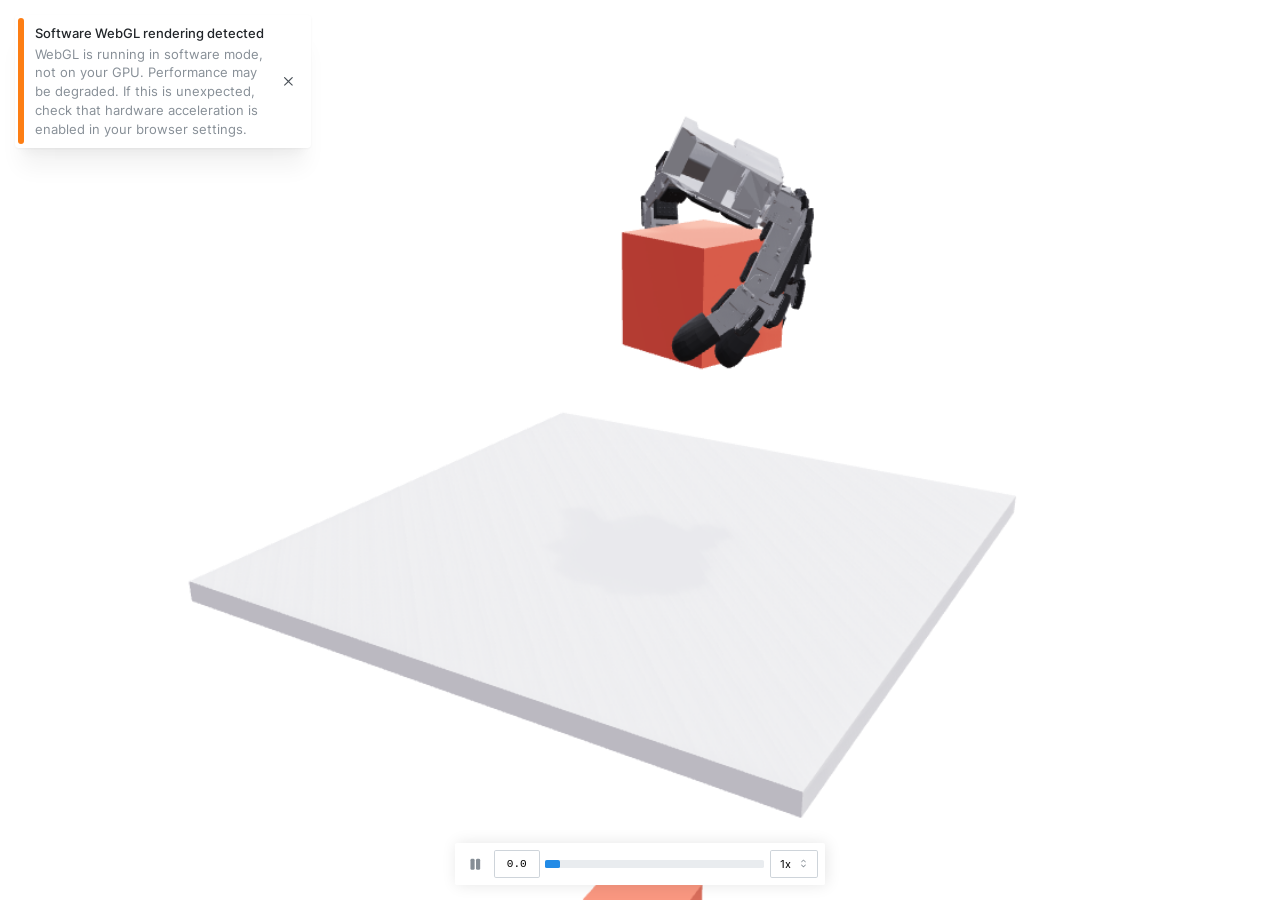
==== docs/static/rollouts/grasp_lift-allegro-cube.html @ 9e6cdaba "Add interactive teacher rollouts to the website Nine standalone Viser replays, three object variants" ====
<!doctype html>
<html lang="en">
  <head>
    <meta charset="utf-8" />
    <link
      rel="icon"
      href="data:image/svg+xml,%3Csvg xmlns='http://www.w3.org/2000/svg' viewBox='0 0 250.44 221.61'%3E%3Cpath fill='%23f9e20b' d='m181.1,148.17c-20.64-12.8-33.5-35.08-34.27-59.36h-43.23c-.77,24.28-13.63,46.56-34.27,59.36l21.61,37.44c21.41-11.47,47.13-11.47,68.54,0l21.61-37.44Z'/%3E%3Cpath fill='%23ec1c24' d='m105.9,152.02c-4.84-8.39-12.5-14.13-21.1-16.73-4.48,4.93-9.67,9.28-15.47,12.88l-61.05,37.87c-8.05,5.03-10.67,15.54-5.92,23.76l1.72,2.98c4.75,8.22,15.16,11.21,23.54,6.75l63.32-33.93c6.02-3.23,12.38-5.54,18.89-6.96,2.04-8.74.9-18.25-3.94-26.64Z'/%3E%3Cpath fill='%230c0' d='m242.15,186.05l-61.05-37.87c-5.8-3.6-10.99-7.95-15.47-12.88-8.59,2.6-16.25,8.34-21.1,16.73-4.84,8.39-5.98,17.89-3.94,26.64,6.51,1.41,12.87,3.73,18.89,6.96l63.32,33.93c8.38,4.46,18.79,1.47,23.54-6.75l1.72-2.98c4.75-8.22,2.13-18.73-5.92-23.76Z'/%3E%3Cpath fill='%231f5eea' d='m150.26,108.65c-2.03-6.34-3.21-13.01-3.42-19.84l-2.28-71.8c-.33-9.49-8.12-17.01-17.62-17.01h-3.44c-9.5,0-17.29,7.52-17.62,17.01l-2.28,71.8c-.22,6.83-1.39,13.49-3.42,19.84,6.55,6.14,15.35,9.91,25.04,9.91s18.49-3.77,25.04-9.91Z'/%3E%3C/svg%3E"
    />
    <meta name="viewport" content="width=device-width, initial-scale=1" />
    <meta name="theme-color" content="#000000" />
    <meta name="description" content="Viser client" />
    <title>Viser</title>
    
    
  <script data-s="KLUv/aASnxMAXIkAan/MFSsATbR5ADnGOXyDhg+dFJUSeT5/xNDoh7wCJp68kgyt8gZS9kB5lv7/fwgBaAFSATcBjlfrR7YLpz+bhoMXEgEhhIfCcHas4za3UYdifd4FgVA6lKbxhPGTqcmDn+glhOSz54sPCjZjBrjOCRAev4JBOaJP+5U2QpDgs9tH+YWapeNfeMZpOIM9HN5ZcCyPm0oJCNK6VPI7lN4EcZhvbaUNjJtjVnudg9EoJS/u8zZWpy4oNy88cRYyoeG2cep8HGCfCPNzVkWScChYBg0NvlTGEfU5FLL8xvHsc4LncCjMrXm+XMzHiYOfPm4QGgRAKCnZWVQw/Tks31RCWoeiyLPKuvAzYfiCcEzGD+YfS+fwOn8poIHh3OTBXRRLrg7iMySTWVyccCA9Ig5ZkaivsIjDXJI/NGxdnCYIpDA1gX15GvPGhmcuoywO4zgnDbniVzBVycylT5Zv30H8sWfGZ4S5OS8ikhcNUxsS/BPfqCSY+qA6CePGB3+m/vjSj8oCZEHDIXmmZsaXJEHAvqD88grpJPjaK598L1YCdOW3ty5I+Kpfi70khPLXe5yRfXw/m5SKOufTUQjb+vhO4VySom/Yp/bWlJJP9lo9HXqQ9XeDrVGTvp5jSSr35aaSUsWmqHHlCqaVFvr3yDXv2LGbe+6x58+XWr8+NdoonY+haiopxHyx5RpqkMF//WZscbpPNl/2q/9JXz78RpdTSB9lkKbnXnVcTTEGe6mnXkxQIgjfc667NcbWUiolhOaSlEtY1W0ujK2EZMFDUsihoYQDQQgeE9i9dCCGO13hdGssIdmnbHKP0RJW9fLYoSzO8u0w6m0c+OOoSH6hILBjhByDM/1AGN6BA3/FC/yxNnAgjjPIlW6Zb3Ag2O0i8Q8kDRSoC+mNc5lawV0SOBA4aMXvJA7jzoFYr9iAA3FZ8y/YX+BAbr7xPnAgDERw/E08BAeiAATSGzg44ECWz07DHq0lIBsppQHkqmBoOE4g5gdIs6fmL0ttja9CMr7wT3sVL902GL/D0XEsD+Xpbq01xthyazWlVlIwOCWC7b1Drh1L72ZUCk4G3SH5/E0p3/ezTzCOr3NQPvQQorC5hlCEibW42GTdaL2icSWGa+03JmJQNoqed3d6kblPUKqp3mSwRbYeOmsuPpJLeVNp/VLtL2fsIVWTqeiWa0iibiqTdHHCdghfvhUVVW9Cuv4jjf+vFYSuXaJ+EEoEHc73sX+5qWi/p5K29c/tKRcRhO1JNP1BFN1bovJFpSaUcb2Hs1tR+BA6bdqkpE7XM96Q0Vk/JZOD851M/fEpRB0uGn0iud5sruKjRh3CScoaxl+tXKPfkrVT6WRrkjnmPMH1pEc1E6WKTpTcRGWyQTgTc/3eP4acoqhB145+Y685bc5BJqmDKS4a0VRxpliRNJ7toqmOr/ypMC79m8bxK09arah0L813IK+N6HmtXOukuhEHJEHI9G377EQHAADlSeKyUGQEIikNiFkWFXF4BnvDgAFFDwWwen2Lj4CGRzkOD8PFj+tMENgbxlt6aMcARyNf5B3/w0FITxL8zuJZC3pkzEbPc6bV9NHl5nzjg8pgMItDvgxSMvbsIJAymWfq9OY5KCTWedwcFBqIQoPBwFEUBEIhFze/[base64]/sOdYWfEfqPPGqBh6kZbzSR/K/Ze8lISQM9MSnh9nIoRx9XR7ZbRxIYt68yUYOQE7PYvChrV/r04MWU8caTd7Y6ocwsnV+eyZ0aPl/grzMNq+Hoa+KV7yEZdNDCcEjMwjsXm+FJ8+OtlfL6pdtlt4oSBlOJHIzorx21VRXhUqphiuY+wV2uSD5kPDtpvZJ7VvtVeWBozDKMu1GcBOfayzUWE4ggwgCyNa2W9mX/UJkc7zOa+MN3/6wZHfAiy5khFto0RKeFqDa1su01Z+k1zjQFTsdKNiItcf4m607Mmof7SCgzrvtBQlYYVIbBoBKmMSYEJFXF8z8RMmDSYRSe/t8FC2uMnFKmPsAStAiOOLwF6dHAX2kXFy3gwEpO6/9m7c91l2UKZX+N5bfLHLDvtOqmfe0mSKZhzwybtposfuWg5p92hjAf3JP5XQk9U/hUqTYW7CFCJESxoDCwW0nvtR4t29voPFIdofQTw1ZHFlotinzLwjAWQ8R2mmoJwClapNSTNJErbOSxsGMYUh5drzTqpS6FJqsDB0eNeQlNU4UqljcJ28l8n+9kDu3lc+1/2e9kxzY1ncKmIB/yecpq+Gi4lby2MQAZmXstnXaCPQ6IC1A1+bkKmBNmVrRl0LWDWFHrqM8gwlat20oLpwUdFzdN91cNPq5e70/aJufIHA8okT9QPYnnLGmBYzARvl89uImU4cVbJtESsLkjjnZAfpOHieexvuMtQVHz0BI9WjLGLTXavISxA3dYa1gKZxVfco/QZLu9NTqEu5wwAJlFzSpOIqkTvAncWCSePI1GkjZAA2XAa/OeNN8Tf/xsjmvG8++DH6BQC7flZ2Wr9SCSrE3eTxEjIKDvGtrN8XKD1V0ZrItxL5PFLaEhJ/TY7XOgzbiw1QE49W/VlO8s41vhtoZ2vACizonVDe1RJW9dEhO19CKKLrnWiVSuqdYUJcUtD2Y5LD1TLBsfxktkwalZbDME+9YhzT41FzU2ON+ImtRwyTE5UY8d5LOAmAhui8/KVutBZFGbyp8KQxA1ZtLoN/FnETN3okHdOv9LKvKUjsAERWjHSVBKnD3NaBsanHb6ln17nDkduz4vtIwLOR1Qpv5pmnLMkrZD9MbcLTdpx9G16SJ7+dK4WehnxPV56UNLoBwUYloo3R5ANTjtjd1j7uy5aXtMlaXDWzNsywBt/ML1vECaRQ294TLz0RH4ZU4ahlW5q2VZ1Wk4K4s4lCSjNFRcxPFPhy8hwlE/EPHyWvVOyFrVTijDTKqeNUj67uJCN6D6XKzg2pP57RezV3kFJP/KOGn5rbJmnFhj+oGaRpPQ62mZ57HLhj7RqUZZl1x7zrliWSjH39GB9eDiLwybtqVWhXsS3Ai3nFd3vwKcolxTdpH+S2yrvaO703Se7UtM14hgkC6w+tObcmXsZPc779MXPckI0uRa6OSVekAsZz1twyaMQeVir7Mn8zTXoJ3cKR0qtQK7/Gk/[base64]/FJoyE9RpDh5i/nJde6Q7L0j+xM7jLlIF5FKnRVLAUrpvy2NP6kf/Vu7DWRwlixDBrbav010UNC0lfqkltSdOzolu6BFfBlSrzNRX3Q6xZ5MB8wZeNDrGUqXU7v5dUAjSqUkb8m/xHFx39FZLuZu0LjhbaN2fr90oJTK7nT64jXiBg/0tkyAAAulGnBNSrAt1exgiB30/GvJcWJMqZaNsjTKyFhq/GAXpIMEtJIOOsIHXd052UpzXM1DYphXhHMUpUySucXIHn23L9uMv3wRjK2FudNZiq9JFT++/hKRKjlLL7mVY2sd1yxxuLGiQc/[base64]/l3CyZi4CFMsnEBitcO/dYnCYd11P1hI1NCbLyGLRR9CsqnGpebX4hvi32AEploShney/ztNomwd3mWEdxbwlv1PTVezmpNGpSvT3JcLUGzSyhVKx73EfL5mVC63x/yIgz6haz7l+PbBVRw49pUX23gPTipILdlD3klynqy37FtNftPjLSIWrgspkF6X3/H1CF/Z0X1LfvNVnErBAuJq8E/rwAiyU2bNKcf1Yb8DdBfPM9ANLlPtVDHKIOMauJBaVQLRRa0IvKwlB8jee5dJatm6EM/jvEdnq2MZGmmWHI/[base64]/P8qSx+TOnF2IuYEo/1RdlieG+Zmj3p87t2Ph39j6QKsAchCOszp4Hw2kdcxJvw2L3kYpJJOSpKMQgypBJ9DXld4H8RBUXCEs+k+8Z1PdGhJtPByeuj9+6E3rMtQgQC7ekf9jlSjWyezvzPvSMnMfElQUjBezuyj6uJmu9RFvifuJv5SA7Avc6ZvOS4UQ4jPK/tI8WXr/6h10QQ39kIWugilhjTg2o/zQ5XGBcqGG8pXTxYLqRRczkloAqUCizAiG2tCvWRCmpTNUPhej25hrZqCW2kabALGjbHcMKZNwqARFhrGpMkYG8eyBo0xk/c0rbNSOlxKj9MV8huVSQl/jRbeejeaquXtAQRbufhUogPEuQv/sg1jqaUI2x6+UkSL/rATpVSZjSiWNdF79CQaobPErehFXVSw6rRYR7ciYDNckkamPjJZ4LVMiKfW+tuzcBu49b7naZZn4WJknNtKwfYNOGdLsJxekmwuIwY0Jp7JIKG5h9P0XauYahV+Dagzz4oS/[base64]/SQk/Ah8ByTrepO2+iH14m8eOQTkhg1WTARhQ0zXnduOQ5czs8BRgt7KP9LpfTnqV5uKKrulxyO2m7GW99Ppci7jJ6B4qMYmwiATIzOUhY1r1g3xICTu9xYNmfYQi5CNOwhXYnkX/1MS5Tc7+aQYsjK0DOVLLzeFIeTT5RYIp47Co+SqAPU95Z9a47X7KQ5b2uAsh6s9NkKIIMfbgDcFrKuq6spQmsAfUMcPQFJcPW3MZmCgxjvyy+Sdh8HVDym4wshCQ8lkIS+ozfLEqew5IsFJ/AVb+mBClWqVuGNp7BM4FAqBXQRqVOpERuzK6SVGySP0eeZIIGP/hRIOG74MY2E11Ue1Uvd4Nyb2nQoYTkGTiqP2nLIjKKu92ENMmVxVg5wS4EKEDx4Um3T18y7DDWZdKEE1T/8ctWS8CHIoAKkKICyJAafQgRs3CIG/[base64]/T33oBKndeq0329uUJGa1wIHUA5AeIpGhYWZG6s7uivuxDEXMTLqJiZYxV1ZRSDYSKpIQy9ypElyK3tjqle9TlWeH7W3DBFwGCVij0sUg6HZ2OToej5tMlVTd7JatiDCKOjlGh1a1zDi+2VlkYXim42gKS23Ez5aSDNDZ3RNCjNDDTIFJugbQYXa98sUV/Uqa6O8dJ35O9juRuxXEoEJ0OeyierAalXRRXSrlvNiXyrVsBT8r41j5NrR4hpNTSmdj7NHZoUZVhLEp0NKLnOs3jKIZFoLf3KJwZLmj/qXSUp0LXNuT5bo3u/lsSAVKeG0HOIHTTZcSXugLy1mqr2vzYi5FCdyj71al8Et2sfoyPWb9PAV0YTCJDuB7Uxy/kQAwiJYxyJJ0apg36PjleeiP93P3WwtKHFw5ugaNdFqgfv5guTV1IxDafk0xZlMqNCGIYCQVppHQs/uKUJG60SoeKTy5VA4rEc9ut+jodIumFxlkc18XiiXCCo0RlGE90gBlcVFpI82zSvc+dYVQyukNnnxt793LCCzW4KhUl+6Z8RlYjhEw9Be3z5+Lc7IVNwve31z35cSCZUNH5fvps821lA44VBN0K2uhi81eeKtK57idIllPRBVb3V4wNwXn9tYcUyFEwvvmV/7e3dDG7InPHvM9nmzBxOTfTPAl9s6RPZuWKSf8lO+vec5p/BYYCqIOMsRoaqpkOozAQCBpEMJcN5UJllD7z0KDwHBiGA4ZhICyEJCEIwRIKoRBiDMEIMc44NGTjBqGnQZ8M1Kcas/rXU2dkVFxbPQ4JIa21H8jCqkJWMJqi862r1T+jVtxhjAbZs0UclQV/[base64]/tlevLDCHu/cSu3+UHH99m9p7ZjTK+wjKH2ZM4U51tRGc8BZsm2Lpc61kHN+Cuss8/s1RQvRkv+NGzMMRW2euP8vpK5CXKHyH7dKogQOuTU9eZ77B5WMbubktauOZ3pGvuQeHu3h+jWOvuynCdsl6dni1pWslhf+wX6WLLdX/3f0HLRYeuPDhzVr6vu8+MOy2r4R0XNNy9/leXL8z91gnv3QJbzdDmTLV0wIjP0sVjGd5RLokLIQTenuhAgYRMCT25YS0pZQ3UTmbqEXVjXVHLn4jTtdQWe2DhMfB/+gm7N5nt54JCcwJcPMjaX4adU1mlLtf77mxOeGTe8CgXa0gexE014tJlQiDGRyWUplLHzOfI2KpDDLNTL8gJsNRvdcfc9MopDQfTT2YYihCfwMDbCb/n5RK+vBkdl+8tOKepl1BshJPlKsg5UbzhRAPQtqIZSFR8aRaRW8wbNb1qaefNVZM/W+s5123BApy//E8hCuQCFbiYr0S4ceqTwrjkbnw8M7B8il29HG73hPs3PYEgCJIFMQqSFAlZ/WsGV+s3u2NgZtiCP899EGaaMlW+12F1cKpLBPASuhcAAyyh0ibZLuRv9AQHK/enqkTenjy9qvE1eHUUcxbKsZj8lJTsEWQRIHXYxz/4SXhzU26d57own8eWqWHXuUAeeXcSuI3UOgjYg5U8iEG8DR65oPiaB1Y6aCJm7f1Uj7liwGDgwgugV+op5jFWa8P7mOcwBSvEk1fCJaR4TCAPgBBCf/3a0nrXOJaYasW9ykbTN2y8ZE7BT0QZF/QFjgj+FkvGIst6GLwLlxlOTOhGdH9e5ir+UIuCDpLwbj7JF5AuUJ3P3/PIp69YJnll+maOeYjtci4w82Ruym1Gx0MPYPca53U2f1c46o3jyiAO8C8Riysob3v65Y3xFNfj9uh0FYPjxEG2xCocEPk1WDvmVKIqOIhSyOIQQ3oQsHhV7/Na0DRJRxNwNWRC8bAQOCsC+GBjEvO+ZPTnjW9ujz/S1NqSWZz0GWEgtpHz2uo4+lprlrpUaJ0x6yolX6HvL8AQ88xIrrrue7L16OeG8hV1+/MqdxOSqI5jUnGpY7uo39x+WufmP/wNyl49hvPsAQHhZc7jmBRabUIM2ztdgom+C/W9ir/KqX+hYeYDqNmXea9xrLIGNji4CidEdMqeHOzJagZVu+m3yTkIWa7kGEr0WZEwav67JpM+mk/lTUlUI+Hk3oMfXrsZUGKNc8xXRlY4sxDO6Re7SBJcS3gc1G3qwgJWGQ1ktCkPP1/IYWB/[base64]/kvcBr7+7o6/DK0/S88RBE+u/4OOQqgTDOf8pN5AmfAPLEZu9pwmvIr7SwlwLRJDJA5usxxX2uATwgpOgvrMneGksP1KTAjlrn/LEKMGLBDUg4s+n/fLORT2KoMD5uzrw4IkoEPXnjU+MXwFUg7fArn4oHc8e2HJHGu/[base64]/+AhJpraJhKVckNQWIjtc52aY/5ckXj8ilCLIunPp8oqlCJDWpLEsgczyVSZxdCpnl3FArEF8Y4+RIO1kfWGmOz4WbDMmKLXDv1NBYIgToe3/[base64]/e7+gPBCRk3lYg0e41WcRRm94Z+beQ3RrLgMYiuAkvaMZ79zWFGgODo2mBPoTy7Pty6ILBXB69E/PwW8JtmESO1ESASHuAlilkfptwQhj6s26KI2IJEwFV3aPMZlkacjL4+lb3yzBtexAVz7yerS2VQr5gYcwiD0NCplBcGsLqeGBF7SV4zLE203OIUHUcJjndHPiAudni2EDHCx4BZbfltDKziLoosXWUwS4WSIcHLXre4RzRTs7repGjicKQ9q4SxNVsHNkCu/[base64]/mRoB9lZEAqABfaorj5kM84kqP9RrKEG9w4HHDGRj4RWjVgu4TRcNr7cYask1cZmSFzDCf+PIextGzhn1QK9US9Gb249o2latVT8ssFXK4ObUfBD5JDxmHFgyWHAHyxy30Ceqag9UNqqpJtqZiA/y3h9whbf0Uf/yia3LrkSYq6Ow5A81KHLIxiUDU6QeaMomahPl2S3PUKY5/RECgLXQ8w9zeJEj4KBJoCJRYRESAJQM87Sgttebch135HC2+XNwlbNIIPNHFK8TYMwHha5WzC40lo03GQIr31xeRLbr6otaLf78AwuL6dpP5F/2Jjq/4gN3rle41UMlq46vpr9BtOVQJnDT90jfYgx2N+igxYrs7nUX6KaUpT9mDa/NG6RNBmQI5lKz6k+oAESkMUZ/YuJGy7eQpsaligNgopN6g6WI4tgI8hzlcLwri1IVjCiSdN8yvuK8wQY8+7tmmF/VyLqfEVCET5CdKo2DtuC+2apYz0qB5/ViApOmerURmUe+1rPM66/0OKkrZQ5CB/+ndopOUIeyQi0HMHwBD+UpcKfI+If+4UQf3vkwzE5kQJcBWj/[base64]/v3I3/joO6Qf6/3uToUXttg0JEQlBR4Qb5Jh/mqg+P/CVNdKGb4TehmIVVlZQSi+1T2gVH4QxAy18hlwTyDjkHdrqQLnqwRxJ0KG4QHgX8YtwP/[base64]/39Mm5g3p4q/RT/6/C8Mz0233zXkuMxbnn9g6cxTC89q5D4W7LfUT4ftoUqiZ3gq68OHfhsjrXDiOpPs/XkDiqkRhSDTr4l5ffSFMAs/znYyQSobRaI0j4jKgOkyX5SlbyXgQM6E7CI2BU+W3Z8PIpz7FZAkpdA3oMlzUIf+qbuy03CQTS9vvS65PuDQQTBcYycK7PxUIhER1Ci50QaZCllDrqtNp+CwLHtIRFB2AmJR/6IENSc1YGRdwnKb80xmO2hjwaD/4KTdvEOrclDgX8OuYmKbJmpuxR49CmLDbqr5jAic3tSI+hQVBl5I7xH8FYcVtVIqD8zygCZyYBTA4Bym4kEiJQa9slgx+/xkeFOR24KSRkZ2YLH5mIiIhyAjarQLlmZjAEGgESARwBulFatd5AspUWfi9LttC55xtXwiIUi6Jayn3WFJzUgtpqsLwvsPkF+Gzt+pX8YW4MwvfYJXQsul0i10wt3WzxJ//12LNcVZpLcP5lrxZXEsF4l1gY0/pXcXW+hMCAos7dpN5CD8sl1r/f7qg+RdWwsdfb6kW3IleHuYsyykr+0WJOa1chR+MZ67rtyHnTtdxTGkykipc1UaEbkdJ4byLLgtEoFI4UxSAhYB4Ym4KsTbPBBiN0xnxkSCDC8NESMcBECRHPXJTXHEzlmrrklmYrMu3E793h+/9du9Sj0YjvDcTcEWZQ8Cc8noaD0QAkjErNz0X9Ttsu+bjEvQlbGUXgeTz4QCkroZoysWBg5pa7OrfD19o4/aLKdWoJrZ7iMscJDochCILyqfX0/t5gQNFywuS0B3JTy/d0a5szRSA6c5CfUpvgYvotrrUvlSMrVPkIMjVKi5/Kd09TU00dt44mscf4VuTUr0upAad0+b3F4tJeyj4ldjR5v1Mp58z/meu1zFKqxvs62VJtzaQxXa4KPBCnGcVJLkFu6w+2xjCL96UShWGB0rJEzvB1VD6w7PnFA2GNzfjBMHejS7XcNRajN22pl1uJdfkybXm3heI8NHT6RwPSwEQJNWE/do/6It5cikTDI0+vzvsd+DQweaImEONgGos+3oHPOxwQb56F4glOc2zhHMHP9qY6CTbf81t0oERRm0OVLSG7uBKrJY6wdo2tBfe++K6auSgKrrowxdRQA3EnwQJD8yRAb92juM8/HpAFE73flVIVQcTO2DXlPrZlGG1y6rWMkqf32NlTr9rGb5x2PagcQ7FL9fix5lATBLN490p2Dy5syiWaAz+vqVo1KnLjYunfNyfAxz8PiCAuSnPqTYSl/v5fjDU3r4RJHCKLhsONL6/V/QNlDpYgURZvIE4BxOIf/DygxLqWTKXnIcPlVIuaw334zdAhXNDhaDzOPMQzTQR7YWsZJdW2KRJAz8CAsnhTzla2p1ZNDgqe6Nlb3mSYY6/aEuCDHTJyHtm/g3h43NuWp2KvO7lNCcKPkDu6+3McSEw4x/[base64]/WrtkuezphoCQRhemRfyew3zRWerkGO/+GDrBz1qGptbUSHL7HffcFp6Sz3r9cnFZPFXkhafw+Uw41n4zRQH/wNqHIaJ9KnmZPxSCf9mPEHjTcMAUSjeC/[base64]/voNDUuEchy8UuY10qiU6dkJlEqcoXyUrloZxqzDnCthdOBHwbzD6w9nD+QigjPGZxhMgPSZZrshDdDc8TEWJ6BewHvgOakwP4UuM4UViXqdAgtdmClks3OCQJl1VfyJCqJLXyy/[base64]/XlFSY1/zpXbcN3cS6vwt28P4Cu94kRDdVM4qNMKxB9vYq+u+MFeAxmFz+6CVfiJHVYVrVAFlVbZke9PjHb7sqE8lASp7Kc7w4kpTCR/iUc6GCPtWfmLdahmarvAgyOruCWLtClizUFTrd6cosSVWsKt+qIbmI9jmLzrSkvU8pB4/Hx7JFegwblHweaNn9F4dBbLGjzQ3oe/77rUHzaBth6mNzC+kCYIGRIUPjTg2GSpooCxGyqP3xzl9U+jfHufxsY40anu1cj/CPX5G82FoTycQe/oaNAyiRhqzHJWOI/rPWaPJL87qw0+YqDQ5EvzDUz/x4D6L726l5KAlxY16y/nV8vA5HWYK5BPc2QkWabtTIckBJS8/svEFZXzzpgFx6cEFqDAetuH/bKAJ1tfVnCYbCTzN5fcdLne8c0WcsL3fwAI03MdgEvRDkqimvIRDv1en8PPsgN1Dlzfb0SBUZoQzlnaFibTOU2piPhvDRvzuTMzCxcG8QsdeVfFocttKRlMTceG447yZYBpkj4mwuFFNevraEY3d7+AtjmmkVZwdpU4b/D5zUckJiVsDHIGxezUhkA1diGUE6N00PubKpYkTmDHg235Maz8Uo9Dwghlo94CYRDaWbTyMGlzzSmusp1RXFx5/VotD9vTr1+IVjPAFg/K7E5dThesYxhc2MmECaCADU4wSeTqL7UTyGAY9KpR6G6EmFwlU9YOO76DOCIHDEgOyrdJytnedyM84+qGl3zzotu0UCfs7Qv3qD2udpg++8ZdfuozuC+dhk897kkfrCfGJvZuboHwXc/jUFhj6DlqHbzWlA8tU0Y1DlczCKhXzJUPpHAGnwv/cC4SUA5NqhL1pm50lzTlp/fVmZ197u37ZmpxkNjWIo1+EQl+Uf+WR3gyegXNeXOY3NtOWoCL5rrQ2I9xsMSa8YJ8hYiIKz7cX3C55na4GzP+wB2ywnyf/sj1LNQGLkoesRJu4qpsb4T97DuArX4bogw9KSxTF2rbIUsIrZ/PWjb+yUMDqlnLEqTQN81IVnAc0MJgEm0Kgp2N90RaTA7zY4G/pqgpMDgvMRZ7stEH65TiC3swhK56lEPZJ8NNEBn3/iTw/bqr3u17WOY9UL0LstBiio2ZSc+aB414GLP/cSQKZlm3ZQ3qOGj5gNklGqabr6LGD6Rh29qxQAsY/pqw2/IyMb91N3x/rSFa4LTWdzDpfBNqIm0l5lF+hJhI4+l/BhOoZFMn/FsGid0KhB0jRWhUl76hwKcmUuZjuEPJIXWKBHEqynYzoqacC2mns9sPTOnzfyrSPtS36UsHoe1Sik1WgbwP2j2EsZAKtHswLZBkqyz/fX1mXoVsCfoDlUwJU3ozp6BaFsdiAF8QC3bXC13NfsRNOFVSf5od6sVbFSjDPNHuZYxabP7R/Edb8WQR13YTCx5pNdVuMopzweg85pgVAmViQyGYr8FM/js5uEQP9jaOtboqIZWaQWT5WrCSCCp0FBuHS6MNwiAxNFafX0ZPKmH39fkBWIyJGGXPOR1PGwi4H/JAVcklpVfSEBNew3GxgzS763yFX/QGqOfl438y7JsFkfjqI8gRv43s9WaSRO3qJip0HcCdX5eIarjN010yGrihwqP5I7Wr5SYd72hmYvPDYmcrTMicO2FiNHGR3Q8MOJtvH8q8HDFVsRWV1tv2zP/tzfawLwQKHnjWo+9ByTIS5o9quCzpq5DdzflwWaFo6H7aHv8d9KYUFN+RAL+qYhQHrxruezZaYDWyXB5CFd6Feq98PIuYlEoNGg5wtU2EMAr3o4wjAFEm9OGlF1CA2ioJKr8aK6WB3vjwMKrRdzXuTZx53D4yHP555/WYVdtwy69fnUHbK3DEj5+UDnY+8clDw5/m4Fg6ghOQ5HUVB1MNK/JMoBlmhPlz9+PzbbJRX0m9Xmf7urJW1qLtSREe4mkpGLEZXpWp+M3PO9BndjFrcXS9xn8U6JHY4VBlugoGav4HCF+sqmG0YzTUnR/[base64]/I3zJ7Vm0g2oDpIoDGSZWATjCOOUVrDN8QXtFzuodF2/uySIm/u5PCzHCLvU4to38+NQpGQ8peUG4M5H7R/4B0eER853KcHPkqHERPTObLP8bCRacQWGa3QDczojzGMHeu+4o7iLoVvgjKjo36069J0R8bvANe051uSfzlC0ioipo4N90MgUe2UIz1tfY2sRkdY9TiDJG72zNV8FDsWYlRpvc9uqWF92SaA40ltv+jZ3xr2UAzIgUcFftRswWdzrg6XE/tP4mm9NV4W1nLybML1Qz+5Q0fTErgVNvoiarkjTehvXrkT1+YnmJWkPkceKdPvi24wxy3PrgBoY+0czqlNcr7sfDZVyhIR3NUwGqmmpa0USEJWtuRYurB/lB8coPa/uW5bItvirycX0LaxMwRHA+P5DEzezGGwt3BSYcJgmlNL44+kMF+H+RPP0bWLkWFgmNgLVFOSujuPi5F5ng6MwTijVGO3TQixA/bh5jvR8wW5PXQtO8vJBV5MqJ8hJU3MLqODfsqPBnp55epcLZdjWQTOWc4J8QnEn0DPeWNnqdcKOY6BHRWoz79DXkw5EI1310fKBuuxoS/acp2o2lQ9muGLu8fsv0kbQ5in8Jq5URZfW5AAcbADAkx9hZdWHU617nqQ7g20Pq825xOB0C1Pid6e1JQDJMK8eIKRm/x4G7O8ZgShUNQ9D9/T87cRDu6YRoLsCbQ7h4oJphnCJD4lrzqE/JChwVSRcEqLrlOM3hSb25sc6vgOjwFCExU/LlczCG+DJdsSkBjBhuuRXl2ynWgwixywpfjVLtvsq6YK3SIZ/FH2JcFL3PF9NBy6gl7LdamcGsKAzHsVowL9EH/j4rOqZe2h6/[base64]/FPKiCDPP1a8yb/+DmOdqMM6XB/zBHFlFXxRhLbKx1m76JpD28XkcKnufO137YFVjAcN4sa/1z6C5LZKuJrTrhnp/hxoUNXMWHNkp30PMz85fV6reJVij+KNMcj3w5y57tJOdgOZVMGYJC3+V4timCQsJ2TUzMBmUf56YRLCrzV3QXCqyhKSxQ0Byk9GP7KWvQJi3ippwgZdYuD5zXUJbfLfkiB5rJH28qNdixM68cexCnHX4G0Mk/STXYSpgrjaukB6q4RsOu5TCMu5U3pXkDy5e0ErMaSEBPznRQZdUeLwpKPks4FK5cSgV2ScFUc9YwbJ/L6+tQRk8Hq5X14r6Ty8EcNLctbxuvaSlS4EIq4E2dbGW6PWUxtFHA5Dc+lZ88e2RBW9Bi7YFw2gdhbbIRxnSp920tAIWyygKyx58Ccj7nkuMRKgkVKK6sKjsmiVTr8EtlMFtu/ZKLbOwF1yzeUngSaSuculnzE+/9ZB60Msx4qgv0bRRON4BB2lDUXUAVSUV3+CmVl3bW3x4rVZVI/[base64]/ElO1Qa6YBLw2WmCp+j/+FJtcQ0CdiyMQEVtzwiIOPWKE4FcoR51K2u34Cxw93ZVaSghAQGcdQ/oIykP/FCr1QQ6mzgOyfeTWjhQ1EVQLKO8HhaAervmZ1BHeOQaiaaaG3OeqLNwD/ftddcWLeKUrLYJ4HT+j5FV+rtnWvH8msEZS6/qHPKJJunNRcRFyU2Og0XGbe+pYi6yMeZloWd3SbfAOl3P5QPiQtCWE4C3BAT9VKRIHgZ/H5AsnocACB6Cg16aqFQ/xKf9UovYa3xdm2DHxIfyEh9GuBt5BpMPHZ/JmFW/O8o9Zr6JoUswHaK6uLvZjsAlAy1GUYlOa8J16+QZrLCiv97nA3cT5zIg1kwZJqqDbiEPzni+qrp/2A8kIJxx0xmRhQaUCyxOfOIXo/Rdyo3xQr6qyQOJcG73m3UfTmeNF7uGwqa3ucqwKmV8IiE/dUcWTQiv2a8Gs5QhpW62ytuBlKNQJc31tpo54nAV0txQnkky3OWuxZJ1tp/[base64]/dYuhcuLjhTUlWnA+wONozWPeijCZoPYAbQUUVv3vWbv8iqzlZh8/z+lV66SfFGHq6N6/wnsOL92rChgdii97gaKa445z1rJoHNraPS0GqbJFJvnbAypGUtzEtIaUhhpPYUmpYkRxy3V+kyl4uFJEeNQWsPfsII9Ci3ZMEDVtt+6RpDCEihQ6Rqa+4ZwUhIq58hmX0LmTOKKtOrPjQ6bH3+q0kK7jU+w303njk/xQggQgNZj+AEEH882DnSbL4CiJ6I3QL4BVbdBRDlDcYAzgOHlwHUrovWXVDpA9NlSUdsVqDSLFNThEx5bFJM+8OpjgTq1TAJwsU9YeF/iAFHrn3LiqgfsX+tCzqKziqykLtY/ULA8sh9PQPA2TEUNcgu6KQ33wEA8ISHVr+kq/wwLxuA6Y3MevJBon9F4tnApAue0gpn10qBt8iGsyOwpm8HrEBvMGBNHLqA5fcMJmAJBcZUcQ5EhFJiZHuNedo/F01MTAOcowUe/[base64]/zZEi7FziGmkOxMe78yCVxAPOWWV3qXQWkYgeo2tc/TyhSbNNJT3u4Jj+/7rLGKp+od/68OLekZZ2lOwxniBpLg/KW5iTUc/BMnVNRXo504/5fJqVWd5SGTwINtBwh4o8l6LVrskcyBeQx9Ur5qnAuGaXUJlI91YGd+nKOWKZOotkisS1Xy6ShburgZY87oa2sw8ocw13abx9KJyY/YWkV9LFnEREOWD8qY0mGx++AmvlSxaGQqbefgsKNOP5wzmf1nLRP3Gdz9EvVPcKvvuGk0tGwBoBiis0onrvVebbixu0K/weubgFztGAkWKbyPE3yaX/sB6bp9tOslDvwZ+xHYxuYZ2TxC0SekjPo1hovsNU7keOI7e2DTwXV9+eG8m1GscKmV25O9MecWpqpkLgQ/vvxBlsYA1opLWopjFFJXUSuM7jb4DfKvmlRmG/8o09WSDqL7fxNgdmLRVeiAw3zc+oWo0Trm0/[base64]/jhy7fdsK/q21Aj9hJcj/pRdmfdA8ybNFuz0Mof5IxwBVhPJm4NWWoihFI8WEp+wjuPZIu+aMLC/0cGeXr3lQpGBXwv1//XFYvbZK9SRyPPu95OBb1igyANy773MdogBfsx5PvzekQjLa7JI4n/rg+CCpRGudd/mqwqCzigCW2wgSpcm4tiuWcyazkEduQC1UH2AW6ic6om8wYog3dGcc8wJjEnMjrpDRWPIPGKBB2NhCk0BwaJeGNnA333FA4sIFT6Ep+Hs9FHRgjLE2nDjvLC6NTP42ZVjWaVIRPA+VEJvgA7K6OWfC4Qu8YMgP+OUo+/NdCMSyg09TMabtBvkqwhUUccGsMo0nueSU5puXKdQbZg11UV6LYER35MriFeBGub3qAnAzAQI7LpzjqZvbV4ghwp5WHd/LKUrjaDvr0no33qs4S8cwuSu4VMk83mbxixyUWVMrNW0N+nAs2SiIqGlWUBVILjGdFgtvRgcrGSlJ3CAAbJ3MBqGoFIE8cHz8tok3kA7o5aXkyqH5hIQAccCLaiGYlWgvQtN8FZkoeCJtKwaEqZ8IQNu43sHZjuvFyUYZCMj+UNY0ZSHdvjDR/hbKkv47zjmAAoebMLuNIh0jqsk2BqDJb7BBtsCToTgssoBu6Vk88oJhEzWN6IJlg84v6Qar+OwLMon6YLDpqe4ftcCEF0ajavID6Nc4TI2ubvcsTwvwIf1h98T/dfdy/5/3IvyI+i7fFK3lqLNsCDNoYCxW9n9ZL6w15CG9dS5+DBm1CgCNghaFXIc4fgCi40FuwmeeLnelx8SCHq8V96mBvDpaFlbA9TyruzpcQlD8cN6CsrDImJWeH9xVu5P0ms85ca2qxv+IkVhX33p6tEOQaPCFotaQAyiWJSpPe3xEN2RnzO48ROErBOJe/CHkYiqy5nsuXW1XTrRSYTH9ZrHEHJ44vbetjdWPZP+ESdt0ceajGQmCk8va1lHKjkSi4Ae6vVJNbICvZuFbit3rIZrGxPThVKcOQXPbj9JR/r03zf57Pmc1fgGyRk09qskL0200fGoH9+c39OB+PDOXq2wxo4EIbKWVipO9z8EYhkXPrcVWEBkHGGLqGW3WLj5kZ8pFGq4mLmPZfVPAkLzWRw4RaAZBrfQI6AsuNr63pO9CzL0wCSZC7BspA4JjEFHeWVEjiQCAckFZ1aCM6ab1UAanSAP9WvL09M/ugjSW6u2Z9NER5BXFVYRFQ8TdjrVIsCATnl9f/df3SuyWatrcjroq6hcIdbK3/YttnMnTofJfNFegwgK56BmbI7WAtEyPJgz9wqU4v33+SqwkU8urBgjpZRvcVcLEXaAH2ZK8rJGvM7qsEFFo6klr5hKE18g5WrtvAlmwDMyosNFrfUZWmRFjgSn+n8rNyBy7hz4dDxsNuGznBG/w0++hntB2PqCC8BAbI6bhW8HR9uOlnoRSODuKeH6G7yXKXHoeFAx3k7S8dbseieb22UmVrfCDjYED2e2I0grURMLtCEWnS/EO3ZzIO+jtxeV6d6jiDkhp9DSVlMxLrHf7V0pQM3aag5+yfRSpRtUauAaBWuFSrVQlYB4AYxm//mWPQedz1xsqA+zt4uGC6L5FcGLW9VXy9tssRYE69dUSZ26e3GaXKr5lJAOD/R5ttib1YSGLZil6mBa3WRiKK5cKEVULPmwqhslJeMOk5urkM7Gzb8s624yq5rnnS23Wg+vhqtgMOiW4iyUi7sJntJRxSQOpardsaWjiP1qfPkFGfr/oc6n2KxlRHseAiQTmL3PZ3vP8cfFzkK+5PgLa2pAHGSEIbrCy5mLP1KhPj9/E7875l0kkEpQ0aqlEDsfySAG6eDgDSaHeVk9qJ9dzoAZRA4JZAbLh7UZwPeGxv5wEAH61ai5g1vuLXosJ3oQf922Elspjf1FzghW41Lm49LFzRjzy8e2+yB5Tn45C/pFNTauV/[base64]/fCo5UrWnO3W/OypnWeg6ISrZB6MeykpumX0xPtpnXQ7hH6WkP9fqEyczf/5253qSh4BKz8GzmNNQayY7CQiYhPGtAMC2e3euFOIv3Eae8JCUcYlbbZqhoTQQHvSjcLrAKIWB0uOb0CNNcq3523cG8DmHN6El05otliTBtMJye5nGandDZjQOHJo9140YfZEoPgHa4JpCXBernm9uAJ8nQK7mM1lg8nWnwdM5RKKGAOgzw5M+6Yn8Sy0csE5/LZrF+x1PJg1sXNbtrakdbC+TDZ+QKxQPVxZkbO2oT7ioG/766EA0wvrKQ1lZI2khMaOM+70Ly2DWABcn2x09Yjd7qdDW3Ph2YGIhADm//eH4wB7gMSh0et/UxZ7dAC7LM7gStRtWj7ux8l0LqG+z7v/WAkFBwadZWPGMX1sdt29hTY9Fy8fmTObLhvjQU2dvt9RLszq4n2q2KK3EwOWBP8be9vobiDx1z/qwbJHyzHYMn9BakPfcEYFlP3gM/C80KEbBotWjwYSu41LmoUoGwIQrcaJhWc8Q9yKFQZq6yNCoXa0PJMA1nWMH0CL2gHYxgH5AJIvbS4TrFdRM6eSXkb2lKgGFEZRdE2BAIIAjAD2vUrxQAj8gpIcXRIlk2+MdkiQI2GHo+kv7xII5B8HjcdpqmvSbZSWeU+JsM37dy8to4+5pDL9kFE0ZIFQDu5n/daisn2Xsk1AFnPaynRxpAhl5hnXY+junYkxS5lMcufI/jAyWk0wPl2dtbuezaaJwSsiicjS2IjIkdWW/y/M8+dK3SrD3E3Fo7iWVM4L7x6dIEAaj2WlZa0sLYl2EjocZ5t/tphxeVdy7EhEFA3EwrarEKFopEWDQi2tfswjvM3/Jdp1QsbYJzSat08VpZSITJNbZ+g7wOj8K5kJBGxKjn3KITnFLOmS+uPKPysVb/JqW7iU4prlQ23PRwIGh8GGroUu6f+JYgglQSzJQuddWU6d1D3mcHDQD+WBSRttbkbsITrI6hH5U1R0M4AChdGIvOITLs8crh3Fh4r5GA5JQ/JYphgAhl4wEgslgUT6Hf9Ax/pYngKizk+dY1wmsdeyNC1ERz16/muIOBYPeUaCSiA4Du2dM7luN0CBIBInXWU9CATsHk9TzBcHn9RaRB5uzag0zEFSmB0ZNDOZ9NAegkq4kNfBRP2faovSZcdcX7cqN0RGbcabDxuCQjLo13BhUk4FSv6Iu6h7WzXoLH6OtS9KFlZtCPuc8WZJxnlXt/3yqD9TUgkKnRki10Nj+Ln8jBWN4PdK8TlKwCGdRkitmqmE6H54aRJKyoICho6sw/1qZKi6dsNAEAgKHpfKBGKBQBF2+QEWBxBxK/f2b8dW2kJIsjfmj8zoVHgYn4VtgNqxN4OGBjuok2qaBqNQs01WtsJdtR7QBJAZWXiXCB4FWE1LAkDlUj1TRTnH2AAkElx/u0BMO1THdCw3z3rWQfg0e0OV0E6aYC3UZaHge+WelTsJKLdezaeJBToVpxfGI+r32SomIS//VAgXDE44gClSzA2jq2HgZiCKzmKRA2Gt0YLuMnXj5JkiV2fnFm0nejyPoWQU+uhFmt2urqCE2EpkH/0Hpc+wzOGVqgV5ZQlGt7uGZr07sZ5cbZ1wVMqEyvNdZ1zY442KYycx0gyyIhN+9oASsSSTrphRkH0WF+oyQft6syOo14dlMCNllpyZ/4HEtFfh4f2auwio1nBIK0mtEGlgWv7zIQUBasM2km4spSXKRiVEfq9CdpS6jAJqdRVGIKh53oEhfjXLZ4QRcaBxMbcDcdUNyuYn5WpzdLTY3JpM0qV/+2gEMq4iFOLYMNy41INDwKFotXV0ZqyG2ABctQjPc1Vr5Obq7FYJhYzj96RHZuJA4sHT4dAndYsyKck5YT8q6+6G2/fMx71Pr7HLbzHWSeh7cg9MgLk81/K7a/uX02z0hZ7ba2ZCm1+QmHdgnQ6fj/dmXf4xun0JbeMyumC4c5K2DZnN3lhilFNTEqsiJbIY21/hKH6y4tGnJbAeuCMHJevc6OCMcci3ZwCNgnVPPWWqLRRHwCIIKrUdR5SGojiFCvUIVAI97NRKwVYFp1u3NymGiIRcvItrPcgEMj8t88exbPkHLlrs54j65KH1ALCOg0OF21FVZh2lZpsbJYSi7TwleWM+Wu4gpEiwy2MmCrzhq0cdH/QE3q5QhBH6AVs4CzNLgpSewXqUsoi4T55OCJ/8RQJ8HBpu4S73ROw/zWGKD89UjL8/xqik6j7njxYlLEyYM7IP9o2RdFJGT+U8jxY6Cxn396LGoLwkBbXxDtdxbn0zskxP3h7Jl/KlOGd1+eS/j59TRdNHNZpZdz8VWmtWPlBZJXQNxLwvu9LkRsZGOUiOkRlc2IRilKduyhQgM/[base64]/SdpFXGa5defC2bMXBi6Vw65p+Ymhm/IP2bi0r9G55WZDL7nvWbh+7TY1lxFJ+s/nMUNfKDOnx9oKhvOwq0NlXrW3oEHPVGSPGlikP2HSfK+sWycQ/60+HCEa2ODlwwhqCTFqQAtcG/69YuplIJ3hhY3Wp3hCEw8QAT2Xa4Fk6mTv9tuHUjqLNq4matsmfEhWC+XvUxeBk16VHMfjGPKzTGOxdlKEHhzdJG8CpHvwOWxEf59D+H2lE4VFqk0q3d46luzY/X1gkZP8RfQ1A3USJiBzkXT5dCUo8aFDDSpoMi2+HFvjflJoWXOOo/v3pqVcqm7sA/yn1uhnd8FoUHVQ6F+A2yI4/AP1yKnlgZEdm3g5yOFCmCUEXsc7kIaeTL8t0kMjfF1iFUnZLf4nTHUl4nWlRPUa9xVR4uMFieUzUjC1ga7UoQHe7CbXrttGfsgS6Eb0c795bnHJbSIfHTfloB1urX23wMUEue26sR8ArcPypjZQw9sDtYN/UTVEogJaEI1fss1pNUkvEDzm8cumi5bO/c9xvEMnYGcleX73swzTA71fRYQX7hUCcPlEATho+n+ZFC+mmLDGBDMjzxA2ptKdyvI+fhsB5cUHzDslMywECyqems7BAGOBeCCnl0rsy6RwUTz8yN/UH/H/yvmMSuUxHQQcjXgBRIwOAnqugmIOkh0jYx20JSKW7k22oDeu49oGkOUGL4VMRCSjmxyDpR/604NIYd9PZQmCTlIXzPq++SOFKEe8nfH9XyjdJXDExE+F+8vArJWbFoeXjuSpbujEdNTd+gsfeno6fJz4IXm5w913sw1KUVfNZThY5CcpQobQ2XymalT/JC2N9mVCRobzl6K9GuQjpB5oypTljeM9fJMMX4cV+yzCFEP0qcFs/nOZLAOEa4qTuFYr43DSuwbXpZ0Rd5Tmhg6i12v+PQM03zzhDB4eRsz1d3ACZS1uHtrKgob9eFNsWAcZVwGs4JlRho6x0OWHJr6aoVC+4tBIBQ2/hWmoB1OMUZtQs4N/Byn5kyM4nPK9SuR0vvNjOlpJV79zXqD/YdSGDGb9f4G/3o2fRpDFHZmxc2JlYl8iHfSO9DULydhLcsK/u4rmNcc2ZD8zGdPDfpL0LDvuEZHOE/yNWaYEkUBiMtJMBCEXYK6iOdhoaPM0pafgzKQ/a8GaE1FcRi43zgmKm13htf+dHnvU7W5TESXUmRAWEmSJUreTUeliL/rUy7iNS6k4qwdWIHNBQ6J5n7qVK43I2JFkx5OaZwzawOX0d5EWQGYPbggtImNWAQ9icCsuFuAVE1eTm9rFlBfIO2I6d6CLOxX7cj7EY5YwaEqdMA5NsSNSOhy+YvK7kiAUVEsRmIFA6g+pdclJWMcVKcx3UcFC+z+u/TZjjIBvRyBw5LyhXyOAcoXAMQ9xx/6dWK5ZwEKkT1gf9k+D5asCiFqPbZSyeKAtbkN3qa+3HsAwezGEJdL+OvBfDF+f0kJNtgwxH8+7CxPcCbYHteAInEgvi+sGByhtPvnjBgAtMnxZNNgYnMkwI1KgBOb1rPXuwbl8fXFK5qlttzyx3yovAAas68Sw/xbzjJjrKRY42Zf9kSgZnh6XL0LtzodA0XmnY+loB9br5mI5ex9HbAy3zCqICFNp2+zcIV/ODy10I9L4cyl4oZi60iFPhAclMT/PA8KfLC8X4Sv4oCyphA6u29HMRttznz+5Rk6/hs0ssiAeAfQxyVa/LfFqqBhl+LaiYvWgBa/Ao5tm2E8wR0twDPMErmdgJPizHLMi4CWoa2CbsG/sAhe1p/16qui5t6eITURTl0DhKg4MUZmoxn3v+SdFs8G/nANaxb2/oZ9l0nSnhVmHiJgjSNkrBGFy4PYJtgxlWFP8NAyQIJOBzKdmG7XUHtMhvdGOHHpsxU0NsXsbclNHTeNTeT/04URq5R1NYMK0uMWfmLCQ2wLgUvMxOwkRA/J/MhEOWQ9uEcw06crQuONHpJFH3ZYNZxTB3u9AwbGNM8U/mdbuLDoA0wfPiAM+dbgHvvWi3SXOc9f7J61RO460EBI53QS6ETk9V/TsE8YSh0qGEINONKaOr415UKCJ021VbdoKTKru1FKFgo3ytmH4KUl2nC/47/EophfpvhbuShbZWfy/FlNXFziBUOsF78t/l8YS9JP/EmutzcDl52vMr+edSjd/sNcWlSWAPszAKEIJjm+9lnmrQMlt0Rg52TXu/v+GnxBU78GyuVjth4OckOKSHsxoRukY3RMhkbqB4zG5pMODQIIwfCClSLyWBCdkVpOl+eT5lQ3AkuuLNgogR9HVj+xv2E7EKqG58aaeV6PONaXHSLHerrWtQ9karm8HsQpOMEOc841C+dv3E363n/3cZtQqycyDozzs0sIVk8OI157jwxgO7MLnQXIA8HA+qxIRHYbYMmiNtELa2FTVMaIlM2EgqFioIuJ/wEGGGmR1IMpKrMFPgTySv2l1oRrAsfV8RTiQGUESe8BkzF1JfsB4PPwJ6XCpH3Bg0N/CBZMcCLzm58mSf4sIHHgTWPQRtww3STQ1GObT/X+jLQkPVMOpqLMFIG/MKqVxLzfeLGfpwpHRMggD6m9L5kDfPwIKvA5Pzn/ehr6oqFXEoDH+vMmA9t0KNJOlRpQogMB/6ze1spcp7y2SyIN9QmHzltNer41WFPVac5d1j9MA3wAvcEo0sfnrGTZsYJy9b2G0UjhkPIERT3iXDgYlIWvAQmATFeYZpp0LVO79QqmcVU8EtLGBpX5xmE8rLJQfHWEu8lP62svlgJ21iEmDO1ZVivEmyULFO4jk/5dxplzbS4hQErCLy7hkYtUhYq9B1s3zJ9U5vA6W9wT01UVCklTaDg/cCsDY+LprfMLWX69TSkx1UV187tGJXbep+18KksikTNPycJQP4sDYClKIQNZT6B1qfZ290EnKwxcnLC/uJWB0Xf1YIYfh1nkXfrYVGSzAhBtOt5xWJca2FHNC/[base64]/iz8o00muY0rgSwWX/wMGnQzl1p5sk1zalESIToC9WedsEXg5ZxLRWx3s0ZuLTfrv9yzVxcG/rkl5jGRYFtcXc32whg/cNb2lH1lYps8yGLGFWTR+HuYWk2Rc51VPus3IyIdlXM+40HKHqIORNQ/J7hLfQCfJ19cEwRfD9UZpRVdWeitGxec/bUw46Nk0UzOuH+OcsoNSHc4okrPPMj9lRdUlbWFgWshRdnAzh2y2YY3YVz9ePWj6APSplasuCqQnP4I+retx4rBGVlFUbgxIt3FCMbR9J+dycHAOpbgfwGB+isq/dlMPeejvDafWWQUjB5M25qxe19uXmSBqlpU+RkdlmP2BuY7QARJJFvtZO2cv0BjiEC+/[base64]/oGP7FXSDM9A7sPVWKG+NKoWYh0s1uDX7Yis1TbRItoW1Zish5Sa8se8ke4EAcOk0lN+MvaHQvb93sEk8FjJ/uLhrLrtgvc9X3HU+zxeoU3xIYgKE6J2UIzCqyNA9oS9jk2S8Y0J/WvRrPz5J2ogGRvDcsfKBSXlgauu5mG3Gy4dkfk7DW3WbDkYPPsBFmSMUVUuQUaJ6ryLYS1FE3nKTK26Y6+frTa7F0dkk/lhgN4/pJBaMDfjz1ca/qz/jELUJeUDqqgNAmNuMPUNHURGAHZSNxlwzwM+fnkdr42Rjfv/lqA9m4TbnCMBAAgDLwAwAC8ANUqCqYoPNrffYLD/bLvH74M60z8WREx+LQaGr04rPp6S/NpnZ8wZ/DE6gw9F6CEBA8d9yCUkaLNyUQP7sPCmkr4SlKWU7q2jhM4VF2zUk0j9OYQNIA9GWV1wYJALlho9XcIJ67QuxgGb0RkvX/be6pyubZvsmlqIwRabpDyf1qZYLep7FAOtq6QFAxhHAbf9U2uDC1z+xzmsNWKTko2f76q/15rErehHWLyuqsrutX6RophushnvHcFjE0Fjg0e8As9Jkg7ihFC9COY1YFFDnhYU9821SMIoYSCmB3hylI+bAfhndSnTpQjeAs2aA/KH5zJ56QTvZ08fhZHEMnU8LHQ2FOZx6LjvF4yszujvVmeMuTve1+KDAC6oM6WO/KB/fpcoC7Bg1F/ghgx0EJoKE/khBRjdhtVogcw/aRBTCTwMg/SqXBHsVUvfY/z843xWlZarM7/vgG4v5UfXzWy4vHkU6eQqpUHVn2Je6Lule2TysJsha2CFxR2q97CR+ySxMw/nCtSR8qLxt7npesNglE7pS0qX8yICtoCO7pS0jQHHyx+TfAc6muADmT0waMjFUiIt5FjpKhhcFRpsoVAJdIsWZSYSZU1O4/ZE6rw7YjXg3tFcHCKLAolqbxJfUyPKPafH8LP9WiwLUpV0OMpOx4rZAsB9z4xBe0WIv2EcfV+7Sr9TwtqNOCvTaYmOJjs5HH60xgK/bFOoNsKObFamRdYVkI65Um1heNGkv1iHOT1dSD6b3xqS/hEhYrETxnSyiS0iACD1gTRuE+UIIIbFMoT5ObytQAeNk/ZU2xF9aVcPmJSAWpbRJS+XRS4CMkyMKy3fYWVIjDSTKvwH/D5/IDC9n9znKEHiOq/Dk7G3QCFv6XpI6vLQbiF2kPi+sx1OnStugaAzUUyv8njS/8ccm5CabGwBivBlwrZT5ykMORH15wa25h3zlR8QVlF+Kk/gwabQsO3KcuVynwlVoxXCFp+eEyOqImOOHZ1NAVqHjAbTmasKnFpvTVq03IcQAlGuYUbxFskaDKOg8pRwH/Xy3gXJUoJK6PG3vCEmh8jp7pOETD6pKJjNQZsoU1cFidQ8Q4VfzX024o2hyCVDWGUOR2RoYX0UO3MlQs0t7Sxv/6K1Ei2E765DTBTJM0ekoGMr44A0QjVwuxPBDub0Em+S20MyFSY2nDb2Cfhkj1NF73BGwCve73hLsU4RD6oJyYRRGgS26Aa4/[base64]/48BfqbievpyStlBiaqfdp0YUgPdz38gIRfyaakGPM8Kq6Twyc0bJfG088s9IhoSZYJH0NqSw2xqPexB3Fl7eZkuqYQqxfvC1LWJ9hhZbyI+Y+XcBDJKnwFGUWzBOqqJWTbICQxVhxnb7epu/+QXfSaV3/RSYuxploy5t8hUEMJIAXEN7Odf+TNIZi+SgIOgu4NZCUDd1NOVt8Cln0P3dvWcHeuu4TCiwqIFCIQEqTEanW7BBDSb1CiT0NP7QKeyYwDU90XOdGXHNotOb7lXK0DoJPValJDr2UtRzHRLeaz5/tx3lw09fhtETff8VXEjgC4OdckDBSkMgss4btaiNBu4/mfkinTiDODSsBgKH4EHqmDwfhhX9fea3ALs7AIHmBjRp3kr0cFvrtuTG+MdEjZbywudx6Hy0prnUDXdGX+t/qyQKBag56XM9jbKMAGWPDWJpV+1jXqaujEqalsy/+awSY/g6NRRB5iX7GN/yplfZP1WnuQdGTmRBrBn0/+Q6oztsPhPOcIH6gjO/JK5rYFQ4v7666I9Li2dHk8ma8NLC6T7lihX6HlDHdSYPwG3oTqZ4tcfYvtrr4PH1T3+hsD8MqzAffkLrNqT7et2trQx6mtoTKYwYTL3JpQUsxdjOyZXL/DHnXEwte0pd9MBSk4ZmwaOq6Jga4nIW/k6k/[base64]/hKU4dLcTced0HqDnqYIAGrjHeWqoXhIE/4vRAenJR8TMce6KkQMpZDJPjc/dSJE55FuuVKDwpbDjyg615OXWMDdQQcV1N3q1ku2XDIneG+R0sHXTjGWwPFWgkBxqkHGCwcR0Mze+E8MHvkJlRJUu1vc53Vf4zZu+amIsW+roXjFLNBj/vj4wCSDvh5mSPDCQksYXCDdjgkn+DtnTdxbxCI49mh15SIJnbitXCrR6OUygxVfq18TiPnsVFwiylXOXLzfxP67C30pvmc3KGJbAFacJnvY9yv4vfpu8WJ4101CaX3T5+UKr1++cr89U+Xr9hxM8zW8GrHtymY9TEtrqRrHgP/7LbCxjTAKHDIwZUVAGQOe5NOSnQP3pcUfhsOH+h5BT8DEYpvaSscvvzgzKMza1v2DmGcyhRpbTZXbexgp0Qxl00wD0YWs04yVDdC3+E0m2znI+Sqakrbh0OlVaIrfLbY+TeNxksnUFO/lbIEAK0MQBGZn0g4LQdJN8CddqOu/EvxENaWp9ha/[base64]/NWR38ShY6f2zo/s/k3IqoijKivy68UI1Z7FMRlKNYqpNU2+vjkHvxJvoyfzf/Ys/PuOfgGWqfKKI1eOhDgI3/hx6LINqvzbSFOJomQYIbIPFua+nLQUXOu9wIHP+lSbabg6xiA+Bv2OeiYora6IRrktFG7FQmbNtPHKkZy7zpZ6WN2QP5ZU2sbgtP62/TNpIf2g88wLvxRv6jLRQ5XukbyPtfI9G6gNfdsi6gCIZqVg23WR7joajXrBisS4vdznyH4KZFDPsbWVZ+CKgyDew4zeKmh9SjmPDW+EHQxTGeHZxSn5+mHu5RdSNMKd7O2cfn6h4dv4odgVVYlleoY9oFJFn/mQYhluV6RIdSseZPbsYcuwasmkVdhzk/D3k332I+E9Rqwa72cSojtU6Esxwlne38XWVEme9YjOOjgSBo6yRohERkRQkKaTNUQhCDJOUIWVmjDwQC7WNFxM3It4DALGjQMs517eWbqq7l0dsT2AAPj/NbEkeT5wFiHMPBL8OcVoBaCkIBqhHzz6WHDYmA+jVkeLg1ur14JgXFDOjbeOykcMx3hjXpWw+SYdGgj63Upnc/[base64]/ju0JU+hWME+XPMN8ltkCVDfumXRsILfaVJ744OAHkUbHNBS52ExUcxMQMMOTpOHUS66L6+Da9RA/ziy1S42w7G68zLt1bkp7f/PphKuPdo2bcWgb3JGPOzs2+4Ohh5M2YQEVhQcfnoC6PvSdoFzkywchBVtAzfXk1kwxsEJI+dKqU1ldDDNRwnNG7WWk7o9aNjMeRbpRRSTa/ry/L5uJfJoGb9J7GAgp3kXkp0gNxabmNsUMAQBkuA+mJoVnxMQpAzlwnx2kNAplHnNH0wf+btQszKXVG4UZuCDKfONtR6ZA5mi/6N1GbevIDMRq7lTtV7W2io1s+R46BOnEWZqLh7V6SwMzODzeJmJWy0MQljSIdNvR39vgUm9kigqlvOoymAozNJ6+dLfZkAuXqa2zEVzue5TYJ0fCkLTljyB46Qv6lrkHHubytTTq4h8oOrwf6YPapbHUfnPHyyBUNZ6Cp5q7T8gdv3iL0OWHAU1vXROVv/731utMIiqObAC4QWieK1IKAprlNpkPXlBEegasDbMbxkum9DF2vikjnVw3GEj1tpwOL/WqAxChzXxqk4TbwlLqDnPAFErbh7L4jQTpUBm2xXmxOWV0EouoMyK4keu7UowDL15kY9rTfpKZMmBBwD+BdhN5MHPp78aMXo5BhHfUT7MagzBHsRIgAPKf1o4aR58AcM8sZBaiJzF04T8mocEXajyq2WJh3cVMJEq/HjOAtJvUOp4i0YY1GCpgcXrOJD5oN1RFyIGSV6CA6K8fzkDB9pfN2FSuuKRy5CtDV/dhvNPGd509SElMp28UX676iaSwYrMa+tfks7QXFL5womHaL6+0xuMNw/[base64]/PAu+pWN04gaVI5/4urUulyaVDutesnaRDoI5QIU4UcyKB/vHKl6j8DgKkGKxUISL2VxYKH0hLl7CWTzlI5DQYzMancd6omfhqmdZvCd7cCfyMMXAwzoO8xcVDAZbUWDalgVXFZR2Ez25/DfzN18gX0TzrzrxdDtxFNEn+Y8QrjuRgv52AXXps9974ox+22GdOJktr+Evi983Opl/phMtr8DwFhR/LdUz7d/R8xPS2cOc142OjsJSOpjsws+W8o/[base64]/zStt050R/[base64]/xB3KVOgkvYuNMXjTvJP9KZxo83EjJNeULfcEcmdDAyTUubie0td0Kaxrt9sG47rQBC/kp7572Qi8RXwuxTSs2kCxx4ybj6t0LNc9BZ8Cj0FUIUO/[base64]/EgLIJbhTXBDbK7G6D2wKC1A3meCq0Kj7os36nYMOSNGyVkRaKGCP8tI4Qgn1Ix0W2fvXM8Gol/zGiJtiBTBLsywHae2ZxJBDlbgOD+mEPNOkf9DmmdgCoDGoogkJ2nwRcUw0WAwAAAAAAAhwHCwcNB3rD8gUreTnssROTiEHVYyB/nvVH2luW2dVjWsIcZymY3UHrpnXmE2l42j03pEENJY1gHVi3vG7kLh8r2McLLCkUhIsMBBZvNDlWdMdiPFoMoFliaDGHeIsXlbZY8yzGJJzALO6wxQHXYoVz2BFV7EUJUcCxqL8oPvUIHnwQPcTdghjmvdYz5zAfkLu0sKloX8T9v72ZjKFr/[base64]/mNWKLS/0YpWpAnPB82bBhNDEN95DCeWvrg/hlDqZ4mKHkCtoB/oB/D6CGqG5QMUsEermG1AXO+G2ZyKrQeN3A8IgTzx8cZOeujxQkjz/FmhGTfdcJfw/[base64]/RKjXIf6KsZfDlgmjG1LcLZmQm6HJWinUXbVthYMxWqW/txZyA0WgrG0ECYFz9rpseVpKLVDJEKk/L+lfgSq07iPrrUKpdeSMhjyR5eK6GDVGi8jzvvZu4Agj8EJHkQhBI8oAY5XLe4DswKGnKdCKaIxnosZS8xlWPp4F8Xu4nTrE5QpM5YKdywieJaTBvtJb3SWmLGtChj5LUZajvkZXFK/HjqpS4X++vtopGt6Fi1gs5cFRFvmIabmKgJzLvhIkwrf0Orh4nowGqOJ/lT93x6ZN9W/D89wz8NT6Q96vXENDTXdcXUU+OknwhzYqD1+WC7GSEA4pjRX/PsEgA+5gDQb4mgjveVHeersRGHFw7eB+1wc+WQmhLzIVd5x/k/iPBtqeSBOJnX3kngbxwIIZVW+bq176vlD9KJTlwedjULMQf072YwpzsbfEPCgN8UOXuhA4fQStILyhut6DShSxVBkfc56Pkrhj8HiEDOc4JrTedtTreb31KMsBn3Aq+7zKJp08MuNRCjzaf+axLtXsv/0wExkGOMYQQ1jPqlvofBA+Kmzc/Xh0GwhqEY1mjVrpGUenb27I0R0gVgZ7P8jd8aM1noFfc+kyZnmc5nAn98/ExgQo2Lf6Ecus8Mg0aWQeKWSYcnZ5CTs8WY9VRdBOamGcVFjFs0yy6mWYUvzSZFsz2jT83KJy3UkYgCRm4vbbYziMSEsJX5EM2h1LZldR/CYfOHoOjzjY+ounfmAfvDO2NhEZj2CsIN4XlDYFxnizZ1RlR8i5dTIRb0K0ykCPFxBKZ2jqgzNwHYER3NH6Ksl3xyb+zQbS1NbD+YcULPhz2uqBR9zMH5MPqFH9bor8wg/GEMmhFY+NgmVppkwwRNqQHQGYkUo1j1KDbRnWE1Ii9LH3Jr0ynzu/4uCvdsF4jp5fS9hn5ZbfM2aBHdtjK00lwjvC3D3db8t/C0tD4Qq3Hv4tZmgR4GTfDiIas7uWmhM9WEPpjmMakq9PkqAOrkihp2rhY1olmz2Ia/6tJYOlO74GB6db/Pm0HgjQVozszwopFdf4IlABogQL1NazJ1wnxKfzCqIx4021EfbI1GNjukGxpj4vcn4482v0YgQvMQ1AZQ45WV3/vYJANpIqx6hO1rornhl4hvGjl1MKldWh4FJ/LTucW56GVXQx6wmlGpRUasMxfHrGCPdkWCtOEsDw9aOKODRsBbE5hg5s4BU58GYUKsNybkzeCAaXwLZkRSPkHO7wEEyLPUnHmzB/iOtBmV1jVBb6LPzIdzS7fCxUirUUmYdoK02XbPEKIYtNplzb3qjwb0yTloEs8D8z7g9g5aQ9/ygAmlmpAVIFIyk1FfkNFiRvLZvaXQlNgTnaUwLMIIJuOgBcwLAGDOyV2NfaKvbMaJofimHNtaid1pMAuPNAH/wowgbTbWr2knb/act9EAfBMmY5Y/reb6oAmmF2lgw3WDyTHm8TMv2gY7ft/FEgGQEAJAKofmKjuAacAYH1HyH6V5okcrp5RFvCuHig1yRCHHfHAAElgYOZeAkvdjZyzjmaMau4x5ZzHIc7axASy55SKpWLxLwjuppIIukhsZd+DXHek3tcJsqotc8uTqDNlBkbUaH+xZfdCz9ps36aFR9YhKFRd3e3P2K/pfK3LytlTMlvqVQodal0y1imUzrrBQMxTmJcUYz1xfVkXoZNp1Ccr/kyhsb94Qw3wp9J58/GjDK8VHq/e+hRkJUR/LFaI3S4G35HrLCn+viN9e4Yw0kSiaXvjzLFWEmC2t7pX4EJ/0ZhUOKVFOxhT7JYXnCqA/Wzm5ak2nOmZbqSKIJxQ7I42a1vrviapDWI7Tir1nnCtDk47wsp3gpwpnSw7ELaXKIyUPs6RAhE4p/vPL2ZYCg/[base64]/IETWjN6kSHYq57MqlqQRd/GpPpnCUs+ptVAFnrN7fBLrAP1XhRjnCp5KVRNIXN/SA/FVN3N/U/UYpwtygNEkVOtNFzreqvK2CehO4mfqNGV/ZULPlsWtnizluEZ6gbjqCc1U7iFdGt6joHZI/[base64]/eqcLXVFAWU4PoDKCceSGZfeqNChlSOCauiQGNVBFXS+qqCex88boWFTfcF/1Qfijs4eRVow06n7HJtST4Ze9F/uXZukWn/iuoOqNX5K61BAO0FdOHIAtTM1YMne1RWqP1sAhTlccnnUF+q9iGRdjLvENG1EHHlBdYMOop/josfUHVAAhwNQWUA7BwDuPo/onKloQKmQahtW7FKKRkO1nE3SMCoBRE4nhXUoVWlSyvSe6pOSp7/XFCZQi8Mp9pQ049hZ3Z/rupCwyrm6Q8cqqjqfO3B1OLKCcgS0OqIcZmpf3h0APu7L9i6HGJeXXOKWXGOhNtyq4dPK213lqlwnLHK95720YJ9zeN+KKXUt+yqs8Gsl5rq1YXzFWFLM+U1xv7r4WdE5kjtITZFJSYAnKiTpQi/0vhQd6AKcEVXMvhn090ReIVXv8wD8C6qB831Kvbw9CtsoaqkoiU44vqOwgOI82fGjnO86PlMebpID76lzPts9Ts0sz11OEWEpiU41NFm151RE00zxkBJ2DGqJnaIw0Eu8sdcUoYhIadNkpvC/Ak1aLUl4RnI0SSkuKUGJrpQG9DZ1ttpVxQ5c0i50qcpbAefs8lkNQa+MDx1XT+hX+NwNP6ujjXo4pGvHKbpJq/lGYdAz+LHqbTtFXuhbfTCvizBRreopQwz1U8cNeoQN+jNKLOkt1O2Swwty0fQKQNXjhuoflT8yoQpfUGFHLqutd/U0MFXYeEklhhW2+KrrPapR8aiirFXaEVXmsOpyVBVqD74ZAUcId3DUvcUwOLrg8S24uzYFiz/B2aoeY7wFcPQPLOYHDqkHfkpjTDGwOC2wN3k4khT4cQUeJQ5HCTzuDXsbxhfDmN0XdsKNMVZxSLeE9UvYcwlnarEzesWTcuaB8iblNAYqLFC6IVDRgQqoTkDlQ3aoe/CSwiIMFTmGCvdIYdBIPV6hxkyhQsOWUGOWUO8RKn9I4QJIjeFH6eepiKCgIoGCwhyvqJyhfk8mTNk/YVFgEvNjCgfoY9ID35iezZhGCWN6yS8mHAl3No3gNW1rCiHThXwFqXvghJXGXKXQs0uRBl2xcL39XCw/92ZPuHtwM8K53d4Xw/bdf7Fcp5J892KBuyfGxaTuip64Om83f7746o0vhum9Tq43pNfbdNrnYHFDsI8T7P6BFbfA3sOXNtwW60Fusf98NnTYTNB2OwnbOdmKFkF1dqaKmaz5x4mkjhNJ7USJV70IQBU9UbEw1/8D7QQiqh0CihnhIuIQqjeJRlZlZ5X6igD/KuRZi/[base64]/axnFNKN6gqBhtEDQMSMa7/kFNqOMUaeO1Scvit7vmhituOOkNXX+LOptVkX3VhE0V6Fu+1efJga7GGHeH+FNaEuEwHfp1x8HzeBPmInqjgkiPHPQyLG+rqh3wYww9WUPGhPUvHLQCAzx0A0W4b0PqdWbOIDG+3yzYnKba7G6Ylr6gqnvJ7zLgnfBtJVnB+3isIOGUdF+YlrLoe/MDh+c+dy8Tc7hftC2P+VrUaQZ6E+eucT/EZOzfBDlEuFEmqa4/M+3lzOPkcb4+tXkFP5FWuapyQ24jjQI7UjPExGGo5icWPo7y4eTdlqRNjBFyussN8eRZvnp6YQ6nyLto9kj7dkNZ4mmPziQRuWosQMl1FiHU35yw0PaQ/3yhIbLnAGFlrmpFzQW8wBI02bD4oIG5LyDLDOi3Gk0SLv4Mw0owNEfJ4Y/u3WysZpU7zg9/[base64]/EGbMufM8P3xYEeMlu46zWT8qojZEic6zFSOsxXShyQsS/MP6EQlCcDVZeZExpx9DIQuGhA04K3ZzL2POfs7WSe4l8uz5ntBOBvTUa35wj6ozvi5hTAHjd1qpsawnUDp4YFmAmPzkLT8cbAZ3Q7n1kHyxOSyWVFRcmuCLgl4mVEo3jMCG/5EjqHpyZFmC8F+qVy+DdrzWDVHII4/eyux79B8QGo0dK7SeTkNMSrPUsDJi2IN+D8u19QGo5r3QzA+ZGFHo8+lSv/bIumRozMqH4TwdyNi4R3Ysh6oJnmfXePoZZekxIA38/xlRgjzJTgCO9OV0IEIy/[base64]/sMbFQcL2vTGo2FIM+3QMa+vmXCEMTnKgVXrTRDiDThlWyVrViAShXNpVu7FgP3vfbT9SF65JKQt8MB6GSeMBUe2Y7z156hVKh7WOatg1aGR+yij9adk0pKTrjpmgu03oq4+xT9wW0K9Z5Jd/[base64]/pM63OHZuPjYJIT+zkf9fesmEWLm6yXkwEwlzUrYQr/KfIiT06PxkYNJi/Wg5UYvcpJrCtFTRMENuXYu2uyQTnuVI/y/caFC7U+2RkEvHV2y7gHrteqNXp1OVAVda4u7NI0eoZ60VOSsyvE8ohL03+7nDdqvVCpV6/qvuQe3h7QPfUad3WHY8wC1C4rJNNMu4ek32UH0AnjmfIiCIEKS+qN2bou0uvCnxGMS0Zz7LjsdwD9j8uD6uQ5ZU1YJpdXeuXq9pipD+01c/nx0mW1YvdpVPcIyisz4nJcKowuUMsxUxHHplwYVKloX64Rqgu9Ba4oU6n0eaT9ceF9CePuLoysW+KKmL2r5XaGMm4mGqrsiOs+1R1Pr5O1oT/zikty7UFdWBqXF9JqLbfezzecJf2A7lw2rhjnrk6uva1rEstb5c3kdV0SK2V0RcWE+qPTAO3Qx2WLF1aoc3xHpHHlfQd614nDbw2OrVFOSV6foQPjT11IqI8xP67K1VutxrJSjp1dt9NOE47Fwcvb16Gp1Gi/[base64]/ZNoSOusKqMO+3idXPU9i17R6gCy55c2hB0Tw1v6HwkUrQ29kzAkCMKwyi9YxqDISehIN7Cfam1Okj2hcEo56ZM3et+s16Jk+djZkw0/0jm8xavc9l6rHPJLDOlYbBVuCM2fgBz0d748Yz0VDIp2vm8tDFnRDSBUccbIy0bGbBLHcinPzVrn9vuvjOq85kq9MeXhQcR5UwguaTCjJ7fQtWxxXD3YW69LVxEXYcwi/wSVtlWe2vjUW44RLn6ACUwaQ4FvCpmFqHFX+2Y8WMslJbVazEu8v54aOiYCTY0k+mt87QIaXV8cIzfse+e0EJGHj1RvekFARVvvOAh61LnecQANG/q18Wp2Vr84B5Vx/ou1PC63F1w+hniV7U2dm900J+sIfaxcg7hUTsbfKO1EhlcWac0JnPO3dlf9YIjg9G+FHAdeqlOF+VY3NJUjAnoNvhl3cOc5gkkwzzdo50RkeACROTtzNXkszMIG7elMXQWrWscR459xC1Bb+7ppbgPwBVeDHVfO3OH4JD7U8en4hgfcPC39fQ9S/TO8ovnyeOuZhnaDcB+ormgUYXvG+WvAXiz9O12drUy+xez86WVvDHMJ1w7JvhIfXAzZW/nVb/X12fsLBJy9sHkHnnLusSuVHA7zkfPCCr6c/2YYXi+tjtWZZSwtN2Te9z2nD/q+Lj56I2NrozFjfqmjF371Ar0A29kRW6WIp4r2nkPFQvT6eTglfhPqL5P+YD7vdBLfjdQA5bOBlRXf8k/0WWvd85ywfF7wj7P6euQtsJnZHe+MBarEw7d8d8eVZdsxjzKThGYnG1LPrypRn28s667GvyEH5QADEIxQPqSj46lKkouGbU8EX2C+A6r5087ju5pd8IjzUHPCxqRNtabunV1AdmqnfVrPf+KHWvD6tmlI/U6QiE1W4RbqZ6xaLoZ1p3KLqAac8O8IlzYrz+fS3SG2tifa7dCpF6hG08eMv5C8Qt4ZPRQdKhf02eBQuXYRdEp7eWEJVurXdiIRA2HPxhZU0/DP+8y9YpyyaOFvz/kvMTw6In2Qn/4b9VxrNvs6A2A0wjurHbPQxiS8OLDBF5gGN7hB1qcmOjiRiuEbh2q+ZmObwE8JcemSCFlcW+L6RxSRz98DK1H2eHzHZ7xRtIzzIu4lrGeyWNn3wJu6T5Q7DphHLBgzxN4gqa1O+6b6p1vjRYO1Y6fyd3qtXu6AY7isCgWY1UfzQlOB9y4Vxn/[base64]/MB++qXPUS6reC5dMK1Kv0RhirjgM19lsLENcvORSKDu5LoaKCQZqtFQQvYSQxnLJFiroGpc1ihtSPTtOLldHOB54eb4xUqeq0Jl8WSfWA07cCcjs4DC6b+SurW19TwbqM7UryZ5VP/Ef8mZ/tIueN6Xy87tSWF/IjBqYOUUTRxXNElLx1EJrfIA5ve9CMv7JiyjSdxM4o2uJNzQ1cVps2t4iP3zybOs17ozDX4A6kuI3vw0SmlDOd2sAdjCLPudXf67kA3f0cMBWcB5IJZPenKKOU/cQXt1Yg8GoP3byMKgZmuLllglevGaM4bk8A3frxwdYTuUvl+tSoNhjjgc8I1D5tQMLO4Udg4RfXcfZv+vHXZ2FOw4/OHA3wKiX6sXc0JB6Q+VHJUzu6Rh5Epk0YTts1GgChlDS0MopAvgtD9Bc1J+hT77UghVWDoUuO9ggnJncpiXQcSKaJpM3camtfluMy0ykAM9gK0+eEKNlHeNTy0GIQpIpxiZ1Hk8nDFIr/[base64]/+5LQfUG+r+ui+SpDiGfser9+XZ8/[base64]/I6GcbkOJ9xAX8E8U1eRsaxOOzbYGHWzsPseUDCs43JswPOAB3FPkCoHXwSMX0vz2yCbphL4HzLcOFEgD2kIVOHN6pAsZgIZ2PQBt/[base64]/aEQJPwicpg5oLvCl3qXWkzxHSxsd5DkSZnkidgcb8zhHq4F6mvz/IU+E+7e4hDx1lADYDQp3cQ8tDO+NgmtViMg8OzMv8IR4QRMSPuZyR8DQOPpsHRMZGxeuUVsPlN2r0/Yj4WP2KKX/wjkthvIKXmTIpNLCDRTOrPSv8yfpGifCzFUBUHZNjo1U86R4SCv0CoVY0iPE/bVoqCaPd71X1YAQFCpv9qX/B0zKXLmNHM+DQvaeXsQH/+JvNeKqRDqx69VAdRzGlsTaTQt/gpuqLRfMR9ERKxvyhrPX5PfbAMASfkn9GkAVjxF4ymVaf+WuahD4ehjLOuXH6eNwzlZtNOETLYEZZZBDzoFFS05cSHlQyeDN95BHV6ZgxxETFRaJ241H71F52ajiPcXXcVcYB1xDD78KUa7zxqpK1X/96bY83KPHFPKPyG8F0o1C/vo6a4KO/Fh2GXVNmHnPPc2tSo+NHb3AcLd3/lHXRZnrzFD/Gw3jnGRoD5V8puHvSI8cpYDmjbtBwAKjZUIE7vGE49yHsuWGeXEx5n2eCB9DNeB0/LvPi+ZWARujDbbCdmO1u9ofJTLiomxfzMJikIYQ8J820qBM0QjSHjfcEGFxlrk0eNwuJmW5z7p+2wkVtlth5J8llBI55NJ8Bw1QxPiUGZ+dBFFPGJY3BZpIVVqVZachO7NN91HvOFD8Pz9B44J/4E0xjuHllBH0Ac/DvRAF/MwQYGzDlaRC2xvhyPQzQ5S3tyfsdQaMemnMjlml6hmbKwGyjMxxFTTigSJ7/cOA5l7PcMf50lAN0UQTHP91LPRYz6im4kcbDoxYvGjVkAMqAc/DnKsb8T3+/jOIAgKYCSYzzMIzyU5w/1oVnDskrI6rOSH2yw4D6sSA0rv6g9mXJx9REW5Bmen4/[base64]/Fy3nb893AUcRP7d2lp03sg7OhE1dcM4Gegf0FKlceXGTDBRap9nbM+uF5xGK9Zjonhq1wFvrhk1DIAlNOxmABNpE5fnbYfNApkHbhIZT5D+kDODQjcmJZhLYpxOgzpU/nPZpnwmDYJDGHw7rcUDYhyqiYwfZ32TmrV1ljMRKU+0eThmA+wzA/DTiPOddm7qMSAzvhkwFp4O7sjYA9LMuRMaTRzM/[base64]/0hO0RppoqGjqFz4wvowO6ISeB32CLEQIRzsbDx4kxR6YaMed3QR8Vdq0d90xu69rWCaeRzmI3q9/5rM9L88+12B93a18pI5wPVqqbY82bJuKWA9WQCPImGQeQMr3ljTp83uh6PYYmTBdMNY4OLMmePvQN0OshBj6ho7J2yuiE75SDOtPM2e/FQ6U+2Yi3jFnP2G+cwZVb6A7V/Jt8mfzVgzPaDHbUJig0murHa5KnOSP/yeDPNPE0/pKnXhZ43jExfqLHqT2MoxLAnBzfxb2PUAgTAHo3PIBrAHSYzr8p5wC7zJ6BsknNt1UiDCfD//P8RxqTLgNRwFC4NyykX2aWGVVlljGp0Rhs5hIxTawD7g7CqZ82oIw7N4Byb1M58Uz4G+gPsOLaBrCTP3MCWJnPlVJoG1nGW8oQHPSMqPmhDjlC8cofhtu4q0niHPN06AE2sc3FIO7KuE1XfmMjFQyp2bWA5SLFiD/akQjs3WagTjVgHX5Ls1mwSNpkbJNnsvhqsbpzBkPqtCuayTX0BxmQozAj3EXCXHfQ0RmMsdcMWojHjmL6qaawvH1s3xPSSJxAzLI4I/0FIeeRG3Y9mQ9bPtcPbSKP6SZROuiDgw3y0qHk43psZwcd6HxIo9yox10q04tN4l1zt6Mn5WAz6zkgzqxv8gIcooyQMOyjxk7G6G8+ps60TpFVjj+Mgc+w1lQMScR2M/[base64]/tFwGjeFoaHjLgj396J8JCEzQq1iEfCcGbw4LRrcXYPMNTlgl0s/JMXJ2HVrC8bgdsfUWHctoy1i6ki4SevQ1ekQTwUVoKOHK303fc9ehcnKZ4a+0VIYjgIRehQiJ4XpAIRSMJAW5kKq9CNuLrOAKA9TLOIR6TzTzcQBI7HZnxLV+fvaQGwbhKxJssxN6jRZ+zvkvEuv7ZdDjXI48tKNCO6mvFXAWjTEHhv6Pv7NpJmUhda/i2iTW68MOr4fXi/68KaTW4jLzqL70+de3rJdwDqO/gPK2+3v3rax+5+af7mPYN3hv4U2Dl4WvHH/df/2yXc+XhjnnhBwCq7Fgb0ysTsH14HurjnFP2/XmoFOrPn+nR4sN+pf8NtpmgmfZKf0WeJPdhzag/89o5//KjVwYh7Y9Zk0Ubqjuxw/0ufna6aXXf9VmX8MypS6N5r1Q6fcyVBtd+PGr0z9KvDeFckiR7a4vTNTO2YWSmrnWB8RdZ9ovmhFR94ld+/aTPDSuX1VfwauBRn+p9ZtOIgQInmRQfYczfdIwuhsT7g4FZZN3RdEOuHc/3yx+hA/I1y/CBjY8HsOaNY33OHnVBffw6DUzozAOe3rSPIyPjP0iUgoj/aT0c4FG4oBftPNn2rAm+WOJDkIntkI7Wn6ZbZ76aoR5iKf086bEdN6Y3kjWIxqTm8G7nPJVr2x+lcNHctpZzQwVzN+ZJ9hZrq3U3Rwo9qPzHc/YLdAqQ/dupB7kNYQYwfUThAxg437j4mZkpxLb0oco+KRrHFv3B/hT9j5E1B7ynXh0ztTBlrlgQ1HOH289fWegJ08ZGJZEtN3Jf8+ryU0VL4bJPEymqOg57T5MXg4ZkYxryHO1yeD+HXWwcPJcQ8fdxGlm+9fcZr2CfDu/1xkuwOCZ1x6TWnA8pl1xqWm++HQ5rK6Hxup4GYXe/Iva1Cnw1ISqX4YK6M6EPst1jsEJZMPDnes3cZvv8+o1KM72w3dS0NeW8t3Rm7u+HIfQs4xMrzrBs9RkU++8+UtXFutM8sNljTqrodxGjw10t182Go69prijx8wmy/tew60SE000X33cATdWy100d0Nx5v58ch+CUgE3+nxAXAd3NbLyxcjPTo3Lbf4b+L7hQiqkRh4HBbv26/bty9XuiZUCgijnQwa4QzHOJbrXabu5SQeJxhqeYbAK9oAJoD+mdX/2BvcjJOeEf6739fiONsCe339r+hWq+IFvD7Xbx5L4k+aV7B4xs/g1rmSMX/WfccfW2u78Pc7ru8O/XyXRhOub7/ZSCYL0Q/eGnnikk7lZjHRlGl5jM1qA/Mz6sPD5U12vy70qHe36LJ7/0F/FrdOUqWrrqAjHpIYf/zf4N1x9zd6TX/uEM0G+GrS/5NLCMquDX/1GPkIfd3DZa/LYAaf2qLd72FA71h4Fu6+lsWywK95a3jT9BtFMDj/t7A45DnjBCmIzccu1/snv6H8tLDPBOTzE/xd6C/zf/QR7NOXx0JtOJcfXhtBSyiZBet88YaUr23CuhPF99nutz4craR78JwcmLNdCqsfufDAekuw7oP8kk6s5/XpH5ixmJYgq7Mcz1+u+ZgcHYO4vmhfTKKP+fsYTQ72JuOb8D3CrwjagRwkK2qgW3tslhuVZVhRO6Wx8oVoqjaXemQPAhK7w3AdZmw4fNa/KyiYLBtvUoYwSTZdNLJo+e8R89zdQLf/MYtv/9F217ZjXo4fOmXj+GcCbOHJOj6J67qUYm72dV0kbWd/3IjO5eWer3BvcMm75Y2gftHJuTDRFvSNecp5+BY5MXZsyRV8+2Hckg3Nc2vLL3ybjfttQWk0IWYCaykl+aBa6hJVGHS/fiNY6jzMXvqRfRH03eQf3jr7zLZaf10y93LjX8+4zkHBn6/YvxLMZmcTkH8dVlv8aLpKT3dzCE4CmdlgQx4EahKVBr9UYtE1RnEc3srqpWBYH8DChkYrQHDG3oB8eL22hbnUxklsU3kJAoF7Q7k423+8131KHClfHOjplRmFF/K5exc6W+zQgNsmBNPcfOuiQuPbqvbFrm9jPPG2e9C7CRunslL/eX2zKNuV44jdaFhyNcx4Z8uuFoje/p6FmJkG+SCW5fJ8zbUNvgHyEKhtrGb2ERsjfayBwn2v2WmILSZujcJiBaWNrV/H3/41VMrOLAu85teOp2XPJtviSXAkMoFwxw2cAv/OsfWw/Gn3bIhasAscg7ZRyaQj+TkP+PjMTpI5v5PJr7R1XmAc77HPgFmsAUYkzJB7UM+v6GjItaHHtqBUqnLG5z4W1bes4QTUQ+ljHeVjfsRd2k3RQR93qOf0+uK/UmHsg/qLrwxOmTpvAame7Q2rI85sTz9cPBLrGesXqvUmVq7LQJEzhaH0RsIUwXvs2QSD48F99WNjk/SIxiaqsT9TgK69NpnGO2Fjx6z+kfYrzVntxhn/w7ETiE1Mw3ak6Ni2Cq+Uwa09lzfAt7glWtlxRb4fMutsjG3B4brXjfCemfZnxbdivM/sKxOH6P7N89JZqGVeDuPF9LgqRD6XMtSFC6GHwzZVz5lSzkWTHTRCpv29TKhbvG8jpw4II5z1LUdg7nU4SPymEQ/ItG/uTncSfV17ntPhyfL3ZfwwX9VD+/ByzoCrn3iG96P5uhtx9TUr9bZsW/xSbe5gZJc5cj/Pe4u6i8N/PjY/+YH8P1qLe2uh5OqQncwx6WzPg+jTSbfjjw/NAxP2jbOiI14d41jT/2JHj4fZTpzM1oj+Eu29w8u1dCYUw268L/pDLcaB3CurOd0bBbzU33dY0ByuFQsXMlf+9nLnhW6bBi8cyXFdA4h2JjRauWCljZDNCN93SvP5YTFmp/lo7Cv0jcdeeuTJba/x33PHBfJoVssZb47enLTLMY4+bPv7nIwSpJZwTzLWnyJpEWqviVWzZzwK2HYZHqBp7f1y5TAssneTGF4BdAPR/4Gm3H4eqGjo+/BJ1IViuA/ZROy/T6rn833Er+lRZ4581nmxvpG2Eu6U3Yy2GXP1n3zuWyz/JCps+gh+Lz2B60jC302hGbFWoy89lAQPRvrK0lHuiQ0I3/[base64]/0IErldCUDFQJRxc0olrBCvYCxWj9YnlTWV2/2in5R1VYHJfLLsh/1yLr5pN0gbmZ0nba7tpZT7P7P4gP6nm2pfcU8EKyg5Iz54NNDmMpqcXH+ClfT5QMvpQai4dOI1H4740tqVLb59ZCwtagARCDy86cYbumlpY50heUdCmRRjyX0p8U/rVumIOu/yyEKsnl21lLXS7tcX4TG2Q05AiF0KJTjLUMMUOiEbN+wtka77T8OShbYSQcLS/Ci3LcW+IsX/synxoRS86cx7DrmAFmGSj08YDLfCIt7Ckss01oAbUJzIkGuUfNMTQxCS5M+wujzK2ecgsPcJjf/3lC0TNIOLs0vzYi+T0knPchVrxkfJBcvpo9HSD2eodLArF7JpDvaVeeOpdgV4rgFbKDoviIYaMDuf76upS9XWHBhkyA1yGHNLVdKAKfITNsDbsv3rOB9KpneLcjw1coMX0adzjRy5Bc0dG0dBLvMvW/iFa6c6kCcvbuNgv7rVF7njl3PhwbOgdHFpCkXLPcyTbh4lMiufhbCyntyQDRHa/6Ewn9BpKGccMzYxr+5i2XlhnFpBhTNuIRWEQZuBr4dmKug2DLMAKGCW5ZGMqdxpYhjef2QTdLqtpYmLKH8yEBeMku20sF3npQQMzKDsolAvjVfmREYtZFSdZgT9AlwWrqkGZ1H7Y5kPH5FmN+KvglqCSNQH/Bg8eB/rgO9PHDNpB8Z8Imz39G8ZLFMZ0aDN6tYzbe/jrwfcrixedzH1YMtNc3A6/zRrl/Sv4dl5/40MOfq6ylujF89ZvQfiNgxyV7xmZMuiypBnxpu1npl/W7+xh4T0yMAEFfL7sdH1moD6+Esq74Jsjr/cUdXbdGfupPvOvnJP6Le1wW3/Qys/RZ0ED/RuuTsDZL9+Wui9qcWqfTEaLbnHbNdwlmqzR/NrEY/5Q0dYl0Q/yY5af3DONOnONYyz37qitnZzAyVDDkz2E/Axq5jmHD/oaUIqqgtfCWj3s2X78uk7R142EZWRKfFM4qU3wfjuUcj5kTz8X94k+wfcNftbe8O3RZuCgzmb/d+buFMd/jPdoTJWvLxQdTrOVYdyayhXFA1Wzo6rAfDz612/i7p9tg+LFhBfPkav28hwTAPajRg74Iv2xPqUcP/4VNgbAA3DgQoqRRcKsLMx71L4x6ItdnMyJO493B7iKzqwxHdReUUtmu30SwNcN93Vz+f3G5m3U8gfg78i9bKv5Jn9IuQx47Fx/uOSAT7r0bPSHIozuusVgt25tMsNt/iuebtbNyEJzlj8k4wTPpjjnOscfVyrOS5ZcFLOzt+hPtitY7l8S3rBYOn1x/anDmpEN2Kfb2q5zxkKEwv/o6FstemyDBmN+f52tnZmpM9UfN61MPGrmYegx7vMjvc9PWXa16439UT4QhlW7HBdSPoKeio6CYWXZyOe4c9Cz+PxD4So7TH82Z8wTaL8CvNExf9mq6eKO80He1riuT6Vu2+xJ/KozTGQMya3iCWR46/TBKiJ6QvUB0wdC4j4abvsxeL/MtS+gZSPuiWwLU9836UjScvn471vQWnbkQX8jxPCNl/unooyal/XC2wDN0y2RRsSV4GGIu/j5yaEPiG+RfOqknbyGfmhGch5pbwc7fNVj11b0dYezpOqDca7AND33Rfz8vUTNWBbuLzCxEhaYd67lZxT39EKOVYI413oPf5iy+hy/X6Bvsf3JTud9zuzQKZxHEP0Xig9SE+QhbrN3T7bYT97kYTlRgWESb7pkTGen0UlP7tqYhihMGhwiLsO1Auh23++syqyK6X0YTpGaK/4SxY5G6prdeeTF4/BSB4g58VtSQIl0LPFonQTsM4DYRlwr7bzHLHn2XKobVHGCssNqhMmQqWFdpltdjGb5cq4n86uIOmQzfi3upWzuTvrZtG8Ia8CDcGmXa/zbNt7VAY8T2yrcHnRBrJX8CNpHmDs+dzeEMZy145wu26rHIl3Rxl8y+P7vgsOTqwK+Ulm+lwN1PYiLwBlff2rTw7BjpNhXzNMJiN/yXtgaxLmbuAx0iOG3Z4O3T/BZIXRfdG0O7rQ39O2jY4C3a7FosLBnBsIggUk3XbfHDi2EZ7+oDQ/6m7X4HTJyO607M75e5fCZqvx2ZGzxK9WCWyp2WuVJcB3BdsuPsFbbjZwwAJ3SrrC5YFBO5J5/B7x8GMyM1C3janqUYy2/wl7gGOBGqS7X2LP4ZL9Gg0F42mv1qpvwpP7wptk1ucawOA32sHnBApg92NP28SyX/sGP69wJdty7Ya6aO/3tGRLBL5Bd3k0OEp1pUw39H1AsUNutHQKTAKaFjM14Bb5kkEHqhtVEZB5MM310W2F1+obKDs5VWxJKhMH90I/rwTLDaTa5iR6whzpE+wvpUiSbPI7juV8u0jbIGf6HkJrLjVsxeKeOX7gKzE5g8WkiDHfuxTx7yN7yNBa163E9YMBrBwWHLmdv6SCi0GFe+IN68+77wZaL6sR8EUTA8m4PnnfMcqGxh9bFueSckR2odb3UiDbqs98NsXvrBYzl3RRoBXFoJA3VRkKfUcZ/+45kqp5U/TcXUCEEfuT9pfjQv2VIWHVW8PXxQB/GzOazS/ynfe6W+CjxnRg/Ip2gTgY06wyFsr/JLtjWbWlBg4tOe3NX5woyYoGl2CUOnoEGYN0sq/IVGppBOZzp5Ox1pVLGq65IyMdQ4AryKWBpYIdL6nM1r5jD5b1xmuF/FUUYdMen4LBhUtKgDWs3txYYnbC7RwG6cml8V/KWTWksRykPiYKSEghw6wj/TfvyXV4XhUfYDqBiTx9wAI7IsON1GxFQg9DmKayzOqOazccut3xbSTBOCFXykD/Ub64V8AkK4HMK05ge3sTl3OoMr+wB7gjhXgHEf/cKXv3x6RCPIa23Dg7BEIxeMLP4YP5rm7sdirLDV1Ps6VkR+x6DQpOTK/bUOHgXiqNIvqf5BKSWG57QxtCpJZkagqrJck/HFcR/MmnZ3Xr8l9sIqbGzvx1eD5Pk7CbDxHs72kqDxTAPPhpMaypJvH+nqm3BvpgRshzxknwjC/[base64]/9XaCGHNgZu1O8yA7dSOOGjOPDQOsllEBrp4l0GWc7ZsoW/3uai8hbjRcBEDY2DA+DAqsKa5SrCt6sOIWcawoNb4ba+3rRLzAnR+ANrMdCYdEKkHs8NWXrzUMuBFFhJC24VOAkILfQUAAAAAcBVZAmACYgLmaXX1LaPt8N9TQWqAHPQ0QiSBLFWMv+nEhfUrFu70U3yefMvu/EbQsDkH3TisNwDa1PGCdOp+JAsmSHwCoJvqxTi81bZfpYad8iZPcK7JwDOpoT8jjlCOuzccZK3X0yfPeSJ/KBfSm3Qf2pDzF3uIDDTfZbSCvmoScTL/9NlTxBQBGLIDmWRKnCsUYYzSpvzsTM4IwwM4fUfmY2LUJm8HxGs3p3CrH6EBWdFDb3rUcxf4nbprwddNb0nZ2w68XWihmn4VaErdaLgiruocaRAA/WoZemOty/1vWZ3qCFL77JfmovQ7Q94aVEigToDP5/PDuK3OaYfRlxTwhkzNmqEPSrDTzmHOxMYY5XudIhiSTkEICY+Z9d6sgBZgcZm82tTtGZBTg6hE51rkXKnqR5lIgQkfRgBh8sYTDkgi+1VCaFZS/zxpGbb/We2iyLQQ9V127WQwyyqFKZ1DiDfEWG/MqFa/UrtjT8lP3/P7GTLF7qgWneg/rG6dc9wHxBKpPg1krTg0YmG+xuc3d/3kgXnPktT3sWIPXlx0hBD597QuvKdjeHS1Ic1yxudTCqTxdVZCmb/i7zM61MPv8OxIx/Mz3zHSH8/f/skfqqupkz8z7mUyozPg4ipjX1Fu4Xrc7d8ziaI3yNzCHy0FE6J4srfjJPgcH5GaVw0FyTqb+F7doH3lBJ986OC84Iur3PUYm4vPCrg+kPUMH1L7S3MGg5N5T0c3Q7KzdaT9Vn1R/9BfbtXcw1p21B4NHJ9J//v8/pfRTH6hYLrzuXrrTH5YriWxclBXXVL6bB3znPYA4o0T/JvQPj8kY4EbwCjWAniDuuCeMNVeJOIG1aJ6WaJE+xEDgTqhv9+ZovHryRmzI7HgvHw/QDRf673Ussm+FJTk+wcScGrbZRob6zEjPqnv//eOqFsV1oPXv34Z2c/ViaCza+KvHu0LVdXlsfr0+3RWocQIhW0qjaeqFWm3wQLqclwBQbfk6u550DgOmtfVYa1sy6dWojGpnv+06G/aKq/9ZQqHtKV4HkmLtaT9AuGDN3GoyxgOeOIrUssqzCA+RofVgSf/8bqotl4dv1WfVdhVT1JnMnWeN2bYN0BF79jvKg/Ta8dfGTJt0QaVwrbSbUrVTT1ppXR+IxhtrioU9pn1hYIuSwE9rcQNdPRwXUGOvx6bQZSD5MoK+YT7QjWnzzDFsviH0DQu7CfKf7aLAZ+DHLK89QttkYLXak7VVlXNbyqbWKNNdIo8y60R+Og/wlxkb7o0aVGzWtGBi0lJ2PeRXpG8FvSrYRuwqOTO/hvDllid3bSLF3bbnQJyZtndhB/rCMqs1ZsBakE1j0gWSYc68SNv+JCjQJngbKhT2tEbUSREgB6DwBbIDAdxYYVAPSCY0zq6ZSEZTPlEnw6SxGM64OMzyqY8/XwAkHcUfLNR3AvAEKBqOTikI2tQJB5IQLmtT0wuR40pfYQDWvSLcwG1QmuB//2xAhS43buZ9EUTBgqswRsX/zlhqa3HYs8/32iTF7UqdZ4ULVrEOCCs8T4UqXCWTfgIDemr6ZBmxY5P8aTBEvsI9hiTerOFtCYlh367o2SV7T9Wtm3BxVbDxaKqB0SJctcKnrsLCgGdkxwf0qj8UDo98PHOlka/MaYul6grAhjzsMCAGvyi/kYCDiw4GXcHNEbbMmLHQhc+4dC/aYq6Th7zDMHQ0yq6bxme6giC+6ykwneSfaG8LX5FBHWfY6Ra5n0UCxBjO/06OiPFzuWHBALXmKDoSl7AoOIW3QRQCbqfTlo8EIu+zU/SgnXuHP4NHIFlKb/[base64]/gFXWRVHqadBhO7WzyN0HHcGb5j0DwfOUXX6ACRfZntsEXx4JZdX9uRAiUl2/m74lAHmCka10UIPtWLHbOYFdYXldQMIU24ycwg3Daq9V7K7yI3x5LFWbZj1ZJqxF8oOIhIoJ8jUIQE10p99HSKEPn/hmR+uuuMwgeV05Y6D+iEak3+bPzyPwOixFBw3M0VEOhy0Sfh/XBwuO09zZG+UMjVKKCjDXBNvuIHaTSt+1nBtSIOkzlFlQpsr3cO4NT2gMejJhvH5e6rqn4M135aAk79pG4YBj0vBLeA5JUR/uATfSmhPrsa4Dn2PmASy/QNA98dTC+f9Nm7yqGhX0WY0y6K4Hl+AvpdZdcB2EsOP2bGsKNQ53mAx/AtgpQAsktxGpX1T38YJv51VDRunWJse/ffHKD26m/6cNT3DCdHfWvO54p+pDdkQRxL3zDSJG9A4RSfc5ic6NNrLSf5GYNyjb3lAJyjkox5hhlrbrUIrMSLxOIsNbu+6MdOlS0vp1pCRALwUgqL7QJULDw1pDCU2iSKnwGsZQwmYnFtPLUhz8oOaRN3fDyIT0TGjOR04AFsEogLy0piyKqblFCwcCaVRH0mQjcanf/4GEEGsF9xp0kUR/r3kU5D74Vvf10PElDnn+uMdjbSIT37NhsM2iRjFFO6UaDtfidciV9VxgVB+lrhPVBhNwP61sSSZbUt/NVqW+jTN136ib/UUHWbqGx2LPYJrkOrPKGH4iJ55UVH6IVLR47x9cQQs9tozsVHo/BKO2nwjWTbdd+jInZrCT/VEt5Js9C3M22n80OCKsuzfuUqro4Pgvqnppz99L40h1/8h4i5u2Pg7D2DjW8jVobhcfDRprOtbv1Cr+S7otuRmASYupC+GdM/6o0hmJw6+OKSZ+AzAo3XD/4CLLQNDXLjI+ikB+JfZfMnGAf0YZn7Ohv4EhY07fhL12pADcoyrLr4yKoosqZjtdQCRvHDz/[base64]/yY27LG5Jlv+wr8257N/5cjhF8XC6rKkC/Q7qMHrE1RwoInhZoTeR6NRcPVPO5JY+6LO0WgXID3g19/FnkJ9DCFPRAk/1wT4Ql2pHmozvUZ/[base64]/mmI3POo3xQSboJmqG+kM8hHw3FNqQcRSxkxfR9gitmCH0LGlLJw/rhu+ICpKptBrcU5PRHOsi4Woh0kLQcPPa4/CUFU6sOaJUbTLLnBHasq5QOxibGD11IHrtxIO73zcmqdelKxsLwVxNeE6FL19haP6VE3Nlj2JmoQAEXH8DM923GxJr+HSr7PvP6VsP6pc6b5SNhxqWoL+jqOHFeLWP8UJGGQQDAu0TaWaRSSfx2ndhAIDrwEjXEkU0BjEuwq/IaEl6oEUYo7LCkznl8ogaae019hYh5DG4XKFxTqj/KZ5RuWUPtxU4csgxiPVQg8a0C3V1Bgq0+g+rd2O6gvK8LrAUgsJGDKT80Z4zBGar0e9PoQrIShKbXYnCjOpSquN2MnzaVM5o9Gr8pg4iu9iyZi/n+MmZjnRYWltEoBCUk3Ahb1w5sRfSMYSZ4yEc1IiQA8s4VaS/ki/9h957N+R+wyvO8seiM2um5pCZQNHtwcfluHYdm1AqDSu1DIIZE7QmDOHZqI2TFZNO39gM7luzNSKGewcdOG0WBflDPmzAW8MG0c8ZYn34S3MjAPzQWeG5gzgEgbVx1RqT5zzPJYnTLb5RdVo/lINEYm4/jyREGPe/zl1Xp4G4lMv6ShtaaZqOGCzCWs8Dv3hb7jb16lnpiIN/gIY8jqMZFf6FEZEx2qBnkvKXGh6GavGBCAdKRd3gNR0D+ee0qlfMquLJzsMiWZc1qB1ZKPN/c3SIs6CVXIYDaXgyLDhKYhFhpOGng/NyNJ0SF2nzS9KPWVrpitxYiMNm+R+4mQyAw6tUyA6mDMlbBvcJ6lR/bRcb8bb2ajhmeNaIVmM/A9M0WcDYtw2d2AGrXMHuLbQmUPR82QQMYRmZhnTmgdG6nBmhqp5fsvwbe4Eot/sjWHk0Jr6ZvJ5w4B1PJDC9ZTRdAbSlUYfaWBrJOuMwG0GRJj4qG39PhFoCJEd7m+Yp/3MoXA1KDGAcQ7vALrDiMx7DLqGm5lewCkB3BmftJlvSTEkANeoHsy0RDFs24XRSurYPhVxZ5zbzgzrqadMvRzraoR/04Qcko+ruGodH7JrcolE6kj/GTlMWlMWTvO1CT7G/kPfbySAPll0s8PHIS3XyY325uvzaFJ1FOeATkaESA7TtkzYO1rjaeYg7ONd6MfudsOgN2Ym4npqeg6XjAANHVPhgiNlh4I49EyOwAGzb87wgeGhk9LnLASmIJNbR41hgjxGsDz9Nhh/mCyw8Zs61ziqKBnV7jowMe/cKc5IqyYqRA2DaeYYRU7KX0aDtDwwfC5zZsjVcMOBCcNJJ4NCjzafz3zjS+eakqiDQyc2YeEx5K6Z488IpD8Am3Y0FmIBZAFjAeqHaMQKD5InqnLX2p0/W7i5VKig1FJYUFvPnfBAkD0vOuJTvOfgYyhNRNX9ivCr4wcuJqWoPk0CcsfDxGvoBgz13NcbbfNWujVV0lygfwfUp5ot2Q0xvYAXgTe0ZB5Wf32cUFAX2H0JR6qmGffhpi/zk+50SqaDHiNaAdqPgwLIPG9kf0cKYm/961Mwn232E7iEuo/kGoiudwsGc4rCtw1OgqD/[base64]/CjkeLy+pehyfYrJmnGDfrCw1oAN3+1rAIq8WzJRT1TPeyEyJYTmGlMC2FYOD84EAJ9SxWj/kvTsV/rhqqaRX+BYwJSSJ+IOJc+eqqoW63oDmAC6lQNjbm3wDWKbso1ugyN5PvAGqSv67ygQn06u+5qUJ/NcvxlzKABx/CCrBkVf2OgosMYoBo2oUFIXMd3zKV9PYBbvb0WfqxU9Y8mZaGcSjg8LbPAB6T/+fInDAateSgCt16VhU32nRcFTAlBQtKx9ToZDgSwrverJnWW+lmnfeivQ0Vf5jMtLQBfQAiNQnOHZnzCx3FABfseMI2JbJ6Xi2MBs1ATncAk/oMgFYPIF4kEqJ7+CgQMZ+9d4hRafciNTvhcD8cRlSTcVBrBTzJKyLvG6mvIQp6DnxDgMX8tqwl86m1GTew3oPzDVwPLdwgBmqPcK+FZ4Ih7lfiMLxKzNvG9FhsOVhtVen+AW9qF4bALVrvuuOBqiK3dlBY6C/ir8oQ6geFTB6EXk2yaC/2AA6aM4T8HHxUrd8e6URZX2glhmr0NNhKtFIi+A3kqA0HoF97coPmfLmH4NB0ZHs5jgL1dlM84Qk80INkUwvh+gwaY/tjmiHNeKqDQYnXFdw47sTqJJPm/6wGosqTRrVa8DHf2CVMo49YgGpd3Lx0/DddiFnuMD87wy6B30yC8Tn9w3g/RKDGcF4PdVV+WDkL5uhheAFl5NTwRhTiVPVZ/Qq5AR9TmK5JBmoyFj7iNC07zFXMaDgDej0F4VydXI7JqQkeCrbaf58zBpBAlVC2g1+9CNosCYi9jeUg6V7Ixgb+gCc+FRgS879AjAKN92g1AGWe+2CAJDW22VEc7Fq/SCJY74tt/GAwkSi2MqAPBGzIZ0TN3EXdKlyljjNgWgfPRAY97xj9iV5b130L6B3YFnNZP9HKBLFXzI7JIx1GnngL+Ru/R1sBp6qa10/9OtzsrEqNWHUnry9Ln1x6hxU9/rSHd6q71oxEkS5JN8wSq0r4begt5SC/SoWQoBrpHm1Q4NY/8Qx2w5Mv8wDeuyRun7wGeEVgsaxdDQJp4H2ihvHtBaHKWBH0Dsj044ky+5Llid/1bhirZYWAuA4Zs6FnUcYvOqX1RKKOSsMXOIFwrYQqAASoQAsmnQdElwV2AsD53L1IqQvnD+eSTwX+nbvyvT3z4pdGXiF+MMK5nXhwLH3L2PrOdfQo1BA/QCFmNqp8egPR5BIeBWks/mms/0CdCGCS/cUCMJ3tcCPDOa3GiFpxB2+gEBM6NPwo61aALnepOwNft/8oYFGPv8MImrudQKHFUQIG1SzZAwgtbD9JGd52LLsWHqYccRO78MeQv1YD767st7ddErhV/CIF916vs69o4M8GvKqL8j8AZIFpFS8NxhDsgDrP6KTzPR6iptfyPYuHa1mnonGZM3hG+EZACg8eoYoistWTYNwKegciMJEk6Ms0ldYb9/zv0vnZ76LsWLhopWmMFTDs/Lbjwd9UYjrCceE6BV7k2992H2XTTmkaIwruqQa81LKJxwcI/ipKHd41lylqqjm4SFnlbvANYKIOKgR/72jBzXNbeIpz25Cg0TCbKoTYM02hZ6ghYHmJe4YIngBFHcnjD1FZwenaNBD9HYg5O06GL72Xx4N/[base64]/QGIMSf3CHLOPY/[base64]/oDwuN7VAMw03taycHLV2cCmQxX5gyxipO5/Q5iaZRTLWn5dExvwkAtC2v1LwgZQTmroPZdjWhMUIbgEPvUSXnFJAT5oQoMngC6BVEuIiAl6+N4EXV2/bl34iLMeOe6Nm0rpUy/4zF7qRIBBAEEuQnhAtQC0AKQCBa6wkKyqJFpvZbrDe0X5KqE5moXqZwScx/EHyxhsVKsAAsu9hAXYLvFGqILrC+2IL60crE11sRGiv3ETWzoUSqlFiDFLyps8ESLVhoqCRp4oPNrEj5WTqP9nL7t6dyaH4PlXI8a/Bj6P9gnAu3n2kSHoEX0g3ajgWrUFLTZd1Ey5QVjNUQn4E46s/tG+ctS1sFGixWIO9hwsYjoAPuLDYgvsNpiCbFKSxdLEFdaSbGg6ImtivXER+z3DI7SQozRXobaUtM/swS6DO5X9rPMvSwA9QSNKGYLdLPGMBuijvVidoD+1YTLhrRaDV6WQ9fq7rIa6lX7ZTH0acvLPuWkFmEN8t+UHCyg7WKGDo5oO82OwRBt58QY3JiSs0LzgsgllkCxneiIjYql7MzcY1iwFFYFegfWcdVQY+FurM00CO60NtI0s1NVF/2V9RAs3HFPTaGFJZxP01t4435OmoU1rsqJWpgxSc8KzuNUny/uKVd54p4ntzxhz835DrYfTEKFpa0CTLDCh20BZldhw+YC0yvsoYblIougXrZjtmF9InKdQT/[base64]/[base64]/iAVnFTCFsiCU4qwB/HNrBGeQB7Cm8dHpgbh71G5SSFseSw3pQd7j2/M71EZ87EMUPeBfGZSjfmrxzZmp/H0cMZ07adnYhLF1BxcoDnm2SECHdLBioohFCEXlydQ2+Vg/[base64]/wozG21MDkKP7YtTKewY3vClBT2aAtm6CFvqSmyMIXzCffT9FmY8zonzsIPbueEWbjBubbgPk6dhSGcz8kt7OBeTtLCHj3HifOe/pmatDqYUYUFth3MsMKIzQHmVzhge4GpVZiwudabXElx3jZxKUxLQB40EZCw0ZnUsRytNpbzxjbWolXGfgyOsdVXcld8dkmu/7h1db0RVW1Gv1GtKTHY05yalfFclIbCUrLdYlhYSeaQ+IXdsn+AK/lmJ/2a/aoq91tDeUq1Oq+or9H4kFIlGLUFf1EgrTa4oj3VcR13416kpjPqOMEIVUPc0X6aWMCCLvdcj+gPtOBVM9ceGgPt5QrtSxbLCDvlyyeouK49ubWSJk2Rbqk0rifyv5JcS6Qrqs/REflWBTaqyhutyWqgYNYOuSHdqxeyKuReMlk7eklLuoMSZFPpE53yqRnJ7fnOUdaElBSOkNIPUlPwIALEJ0iasUD8AZmJmFg1EqyYEl8RXZOYZEIXtFdSa/7a19LVoyTsh18Ru7oYrt9gq2a/SoGEecmci2vYSvZbJBS2y2oMPtZD/YXDbKnJm0NsweiG9cpBSNdKxm2fvhM7zJBcMZx8NQKV5VxEgSOAkDuyUjslgnJZfxXdvBbjQYRjVXKI7ucZPMkHF6Phd44p1jnWU+7BFtr1DsXyjNLWg8zPSNhaIOMzhlsnMjtjdbT0VRlBRyM+l/EdHfB9jNTR9fMYCY3+fBvj12jOVzt2jd5831E22vJ5R4nRlW87Rll7mMqxZt1hnONnvWHqRg3zGz+qDxbfiE2NsVSBrhLHSk10TXDB+wRvPI8aQzDGqwEtHdjzwgNPvDX0d2DNq4WmB254TtBSxACUHehvgAkm/2kJxJ2Je7oDcWXynf4+vE2e0/TDi8lquoY8kNRMyw5bJG5pTMONSDRhAEildCfhCeQpkCppSSsafGiM2aEzyJsjiw1xKG21qATshJXZDnBX2Q8VemtN1bAdt5WsoUjczHZZX993tqmL0I+6aiX1lqOPqLmfc9ZTNrKEkS6BcrZ+6+hqMbCaitNEaLYacDNYMG4lLufTFN/ptGQsSPEXDdsgPxS9K/oENFa1KBKujfBHDPOvMGVu+Fdzv4ocyCnhPVYGiDFGl1ELargTkXD4SZgD2akh0cacx3L2eF6L/1806pcE0hsbXpvozrEB8htPcNHFNHCxN/AdCbSlYRwN/KA/ryvfAXlg3EPiooyhx3ceajtxHBUtgsd0RCNil4MthfsL+UEKVfYIbghIAW0ui839gtT6BCYJXL0yx3ATlose3SJI+RNTx9L5HEfbctOGDHZ7oSyroe/94Gqsr10/S7i+IxfajQzbit1Yiw+Y/CdZmynkNROUcAT50AQpDHK7mKKPL5GlTA6yRPIeb/ITpbGpZTdKPx16nq8NtRRO657JRfwxsQczHpuIJD8lhCuP3zAQjnsPkv9MspdAsp3JeSWQxwwetTLrLuVRH/Or2mQ8XJvabny4D7RVeBh7YDdSMIUhW5O7+zEkt5vhPSQPtd7RKKSDJlo7kcQNkq0mTjCh+4olkOyvpwsZe+u/[base64]/[base64]/lX/UHhhTPWfiOnypPDJ5IpvWEAnSYnND8aM9yLdED1iOfFA6JH6F3cj68KQ/IoGwEVkbsSMsJ50RNcLGWD1KIC3cS9da6R/o6tlIP6g1z4YdddbD6/ne7HMtYairsXvFdc1meLHlnwBUX+los9MH2kGmVqoHbaXqQJvIVK+Svl1UGmgR3ysqDLTRV7NqQRuSPvv5/[base64]/ttfBQ7DpGrJMNoDwRg8io0gFp6ZAxMjMiIiJpmg6yQQQCOZJEUVrDoQdCOikOFZoRGUlBUk49akwH9mJDo/wBpQIASv9g9k8DcqE3xE2x3NhJ2U9/Mi5wfJoWhsLAZeA2eAaDJmPzDAYOTP5zMJ4Hypw9409YSyXu02t06P7eYIYjfaw6B7azQ5gWT2eH4z8Z9IY+mfoDJp+YcWDLmSyyxWojAmnmyTwpQHLb0mET82n/1LazlmxaiArJUL+OXa5Rj4OFtaGtK7GZUmfwdiaXA/02vm5yoNbphlyETBXE8MLBi9uPSzOPSd3PfrddlNmxw2D38GZhvBXfsw1q+1HT7oqXX/Kk1apQr61HVxbw5oIXWTY6z+pc92wYV3yUpnxAWiHHXdRWBp8qI7OdH2FX5jouS0OlqWL1o/bhXQrPtkPZGTpaEVJcxn8iFTKHp/FNbggAHENkJ7s18bEjs3WnId+b3YGqtOaPlYPVOgU3zk6DzOEJGBcXMPwpGB7pg532O209cYn0L9vw+te1Ax5IQLCzNhEYKdvFrhlRai0fu8ZfZWLN1qWxrzraRsinHQZd7cIprPjdAD2fV1vzlJGgd2yGPmuANqG4TcVpL88l8Vs8Sic/xWhAsPaL6bW44e/3XaEgeU+7mx9uAWF++dw1pSu/I0ONBNnfP0DGxWJ17kw0dNzBLV9QNBlQ4GYh1bdM3QhHNTe03qvQbnLs3HzDFbCFgwjWwl671LCbLucCsTq3NHTHRe/seM02yzucbrfgnDacKLNhttdSg9y8DWVirhesYX/ac7ezsbjHSeV8iPn8UKIERV5b0qktG+yHDhZdarqQf0jfuhnMf+3GVsrrhrKHmFU48PofHIaHAGZ4TGl+z+uF1rl220QuuH8555GvxWfbJNbtSjMzdqkiIL5vH1thD2jmhd0isIWgSGpeiJw5mAd/499oXEerPYXPyotBy+Al+W4Ch7N/ggrFgoLbvKwN8kbjBuRt3+5szM6gt/ln12b88I0y7IwcZ5wEyRtE7fi30gpWDn+DnAl4D/FPIIdrlMeKeu7+C0kKvNtP9ZgHYEuJxXAPTjh/xmTOhUk/Mqvj9hecCS672K9amsxC2+BN1bh+1ql4pOsUp5hRjdKYPXtZv+7EJ3h8sInXgpGpfQ7a5OTQ/lQtTb/Rtl2Wr6OWImfvFQt2xYKIClWciik2V07i29YwUjeMrFElt7SqerlNdDbn4cCXlQL48NFGMw1DmTY2gdISSorhuOPaKQ/hjcsfi91DAIZr1Z9aZIX1flXXA77KAPI+PYs9jjpGYyu7s9w1XlfR8cGoixRW1R6UJ2Ke8fGiwcSgc/oa6AImCidkHNa3/[base64]/GBYmtP21aK3SuZYeLevxHwWizTzYnwCcO3vJo62g9qv08ID/EEpSHq/aGl7ycqG5RW/1rGairP3JGzGja6nk7H9sNlSFeO9WsMi4lJinLZJG+/LiNF+0Xt2EVk68NKZ48a/CY3onvSBmXuqJOJB7zgGyj3kQe7NybyBaBpu/0vsBGJzW/ie6NJr/fwh7viXbtl1jmkUxjPPvsX46g0dLFsHcDEmdVvjKdVbcd9MikzbY5bT66PcLWMoM0MyOyAe5ir60fWLd7ucIwmZEPAS3WZnMjYDtwcrJtwkGOYi5ODrZeAVPRnR/uPWyQ5gz/sXowyQ8AdkftjznvtAq/BZqR5JMV60OYNn5pbtQMO5DeozMIgf1nzVN2yUYq+SpkWOh+McTtnEb+jDeWjdkjBmqWH5JgMLsGLXDy1hyfCu0sulmuNMjwaj049WuHZ/QY3Qv0FwPcCIh1uRChu6zVccTL/O5DRfDhieV5WscrJ9T308rmEutyc7Zf4rnjDIjjP5OKiOnMNpBnBt07rdJfBdgMFo1z0icv86og8GoY+9IQU6EjfGoY5fJDpBggtDrZeS/lug2O2IfG7qPTMh8z8ZyftHU/t1a+r+ZlSywL2a64Y+hKY0UcfRPyIFp5prdafcx8Er1noBCanpFTbOBzaLbs+6gXxuJU/HrdnXZ17CknAvkYejRsKXLX/Z04auOpn62Yq7HjmWOpW74oEKmKG13FxaQoLxYNUbCBhDzDThpFMmhpvLwvAF5I9Mwu+dt8+r7IxZ6E3kIi+wceym6LpWU53yyHlEmWGhf3fUz071StN03dSsDeCOXvRDIp7RkhazDTbx1Jul3v1bGUSVZjhOWWo8E/fkOOehY7FD39nX+lSAPUOrjzHgboR0JWjphdY48OF2kaS1DBEii+jBqeTvEgBDpsL7LUUcek4/zv4CXWBuAXVW5Kzv4EtllqnnpQS0JHIASqutOTzd3XmrvQ7/j8oOPp7J4/HmqcGjF0++8jS5dA+VsJO3BAlQ7XUkzLZRTBSBc2TkBQ9BGxq75Q7rIMA9xvQswOqwbnXZ3J0aRViiQuZnP7N5yA+rnnXZMdvHXWmPy1G7eve07bsPvxjXXGb7RfUr24O50cmUHwVmV6O7d00YDb2LE+ONV9Sgg90OH8mgd/SddpYHYNmPy7jTI7T6MzyHJVaEGZ6wjjnNjG7a0E7pb/IYWGUA5YXavP9za3s9APuxXrCm7ujU5o9yBXQoAAc0kpMAkACRANZlMzSqGrx8SOvVE2YJH+YT9BfdHKP/e6tyRwN826joo7vMRxqRWUsVcc1pHqyqpA2arRXYtbb5gNBmBxX37eBPll8aBK7Col9jnH9Yq+kOZylWtGna+a81nQ0t0NPS8wXWf/ri2YTFDfSG35cTtBeuddGClsIvtOSzkSsy/EMgtbCX3yg0kqGAMOrlYNU4t+6MBYf1aGIlxQqsJALYaPEr6zKVYDPBv8HYTXITV8Y3qMVh4z9yMbYcW5BRxqDjJVkXPGkrv3+sY/[base64]/68CtFhNwYc01Wyn+q7BzTblrMR6sEPWEy50YBHXbwTrNrCfIg1tB3ssggXvuGQ7iVzAruIv0QPgcrWzBmtrg2FAP2hD1w7649K5D64PSp0epKB227GpWu2rftK/Wcz6DMHa0Ha7HKO6F2yvuIS1smotbWzYLUZtALu3BOoH/L8NulRzl63Rtxy3WSviLGh9OF1LaActqNZ97K3oBQuAbSPSj0QwYKViNZEiHg6sPrDqADvfmWRHe2CO6h1/[base64]/X4hduEZFYjHtZ7uVuXsjeDDbWnwa1DoCUP9qoL3qIIXi83Z9hut8r9hMajH4e14OPn26Cx1ju8LMtIUTSMOdIMHGM0EktTHHw0wMV8BaBh5NXVMceJ2VdF3JpN/WW8Sz2dzy+dF2x7nysdXstHp8NL74+HpL7TEnZOl/4p7iPP5tdbzYvkSePcnMkDrY1MeF6d1H2cSfS9eanRFLq8MmbWf8h265hw1OBtNKAOHeS9pNoLlsD2kxI3Zlt/mc5TR+f3S88J29rPl0Jyxu+Kj5yJr/qLRx9bgLqwbXL7QbexC7SQEzIMGc6lgKx1n8Ln9ARzp4tNcw3ppQlOhm4OG6OHGVwfiVv+DDu6+tAseDAcCexCTbVqRv7kDSTPChWR5hBWl+9A5glQGzHC8CxSpo7/[base64]/UwVWOgPA1xrc270J8cg4Uq+Ayoyoj4Ymuyp3Xe9jEvTY3N+v6Y7MpY/[base64]/xuvnbGStobH1+Ib1BVjqi8mfvI3tyM04crymmdsxuGEu03qYeo9WVqKeey0roVtF9VsI+JWoo4Uc4vW2LlbKjeyM7WpjCa6tYi6EKeQpVhT5CaTsR32C6cZ3zALQbXS7CQUTIeSE5EEToZN5zPWQjgRrlF1QG2Kt20zIVZjbdme1GGtE/nwnoW4Vu7vAVNc7E7vKFFe5o8Egka0kRsroOK6Elt+gjov67MuJLTPiUSZQR0Rzzx41tKpv+ylq4jQpF9une22Nj8qffWy7+NK+70t6YZdsUz7dsn2h04zfhXfSJuljRcQdU/34inxj+j6mETCCkV3FROuMRAD4saVxoq3lTu2sfJHrCrEWS/7ARtcCdK0UY038w3IKRaabstrnNnSqjpVkxE1dhrcIhlkQS6xO/no3anC/FdxXF+RqNXEXznBbTdiFL5xfuNJdWMN5NfmFMdw/V6kJxJB4Gh2f9/KAbOZjcJMKmkAPf7oIQyKuQaBVSshgCcHbx3fL4S+y1/SGuc5hYzFyJ458K+kEK63NJG8gdnKVQb9vXNUdComwDFo1TfvH9g6RhEuJCnV7+RzGPaLplgNWSUgw/GRgvQthW+AqBRGuVw9UDei84q2vZqm1Yf9nF1srbqEudgIZ+8m/+B3bcx3MPfbnS9j3wjSy3fQc3skipiXgqFuO+ogr+KvRp/ovG6K7cNcsiILb2Y61HwAros5NXRTf91U9KqS6DFqlpv3c3idJuJSIoFIvn2LcK023HLBaISH018A6FsK2wNUs+l6R6GolFPyC8meKKVNHCdTKD/[base64]/Y1EvkMVaHIvn6EKyu6EDRMIGIHIPVktHdL+xAHI9BrklTE/p92xjy4hcoU7WNMBFNj/CIcgmJnfhyj1iqgQ8UZZ70KctwWyCRoyu30Oqv/SFs6FFB1qGf11f0F9fgjmNhtBGGKiIoMKCGUiJX8B3FPUTJ2npghZESaqL/ZbOPyMl6ijkLIKIqDIabQeRjIgEkSRJMowBQkMCCAI5jjHFpDYPUvkgCVLISJZERCQFRUmptMwBm1+5J+T07GhjGh032BKD177YyTimZnO2t5K7bgjR9D/kn2LdjK8aCZF3hmndeOsP3ostMZhwhqOvViL1n0Nj/BzhL8cXuHDaxFJyB7H7j77ZSHlBIyxdaO/[base64]/[base64]/PNYittxyEJMDlB2/DZwpHyypzjNGuW8jvTDhv34PwtS4b9RFVq1aVGd301uDz9lq7qQ6S84GTF1bTjqEmZ4cr4YxZ35kTEHMib46MH7ergeLOb+fAzLfdo/ex1+UwcLQTprUfzyS1KltSTtm6rg4/lE3BJTqaAOrMYCbqHAIeQtYfzKnRgutj7f24x+hTGGL50HYcvJN0rexhX+MSdNDai36bxhC+zkOYoXeEAzZigEtzMGJ2UvXTkZbcsw2yubccySqf2kbYNNi097FsLHiZHs41t7VgZnR/Ywm+3HTfu99HWQL9OBABssYmG7cZV7mGrPtJ4Psxd72eSW0JYsjGOQMkDryUjcHouFuXlhSvRXHTDX3k/exqLFW5HOW4XRjEz0JHGAvsYWbTAG7wITeCYOFs6pl0zwbkslbcSNjzIlIoYHYreNM4FS9NqunO0nyUkxzsNBQv1MSAXGNPm8BAYT7qyEswj/ngEqv1WYT53YZ5JbEkIbuVCZscsH5pic7Tuz0JQ/Wpm/ykwMmxNtmUp9hfr9IvF+MhUOWky41IwONXrP9/HiH9X+8PZnFyVyj7GrZlRvmChfYFgg9fKCE163essHWccsuh2mxX2Z6mWWYM27Xw+Z9OnnR7Zu71Tjjuwfv4jUXPLhM8WXn7QaleFh0jcGGY9RxDATmGudRG2LQ/apYlQrEj3fZO03m6RgwZBM2cF9c7Mx1ur2w9lJGGtMI+xg/kZEMjJmtNMTyXYQeVHVrEGzHHaQg5pnoFGjdzZRmAGFMqc7cUNfmhYVz5O4P5+21HJSCEtmslidkT6pnpuC2fM0lbp1FxikTR+OaqQI65IIMn6E1LRPtohfQwfDaMTWhKLSfdpJRroGNfZrJTUnv+W//1HEfRjLd0Ruv333cvzRbZxNxeUf0RwFWXd86T06GMbr4qOQ6kI59HB9I5pVzITSA65cHx8htKUkYhxgbDFtVG1aTgjtcX4xLtozavt45sqABMwBAPP2XZ2PmlvKKSs0tmA1QIWsqwj0CtEIAW1+IEAsBCQEGAaG1vdqHLUWbsOmnZdhh/fRvd7qrp0FdP2ysq629oagB4d22bhcuc6EUbkchIdxr5Sf8ED4SVD/RB/z8vOxahK0r0CH4Au0CrcCiga1baVUaqCtpldXrxh/YDHOPgVUI9hXH/hvYWjC/YI/[base64]/wzAp9kK3DCTVYAlBAmm/0kmlTJUjuJJBtDyfqETgvyT9Z/ObrYD6a4z01Rcymq/kRdFYUpMsoiFHgNbGAPYAN/ABu42wQHMGj3GWuBqEoRUCFqgCqguFYAJviAI4EfcI0PwBKgDphuywE3HfA2Nnjmjra3a7fkjt8ee8HYgbJB2t1alR2Bc/avIuSdEs3ylFO9jOqM8PuWgt9y/QjfZwiZTGbllwkzE1jVSq3eU/2Dqr0QVIgqUUkVp/ILoRKoBqpMFVCF1aaKqoKqU4WqavlU9Q9VoVpsubj7WHDu12nlVgvp3YB+rYValLMAESg5BHAPleVI4EoYBwSXs2DdNKGCINh0ak4jrGopWAEPSlZy+/3EJZXz7iPLfbeRGqldnUh4uQfpZzaqVsPNetlHf4XR/1r7e1eKoxu9bUne2sasFegsztKsSrBfQ7uFrQX7hN2CrYR9gv3COmELW7CELdjlhBC7jvFr+7uVn7LV35KSsQzJKQNjfAyJATIq48AR45P1opFrycjr4i/j7q/HHMO4Ynvxt/4SWSFcH07RJPbY7R/+qP+YcV3jZ/D3DQdHDaaNyuDwHb6Q15zhkG043rlihI8/RbgyMfOnZV5mwFxLNAczTjtVb5qTnKjp6+eRjSrHRRyB2wiNyAg3mfYimfzyU6V0kzdRpkpXMP1PhI9ARMMqR0mdvGQPEckOuglBMlkOB4wDTMwSMMYrwOWlyw705R9heS+yPKViqRSLbxNLhTws+1hYquPwrmC8S8U/9hut/6Zf5S9TgYoPEpUKEFB5gYLKSmBlEV9lD5aKR15lAxgVJ2QVL+CK1wFKsnE5jiQbmr5AUz0rrx0YWBVUwbinv2PgB/3BZov/RJlYULHRzKoihnWtSugwXIlqqZm4beWs7pGVKqQ3a9haPrqVTy6zL7rIKYCIt91pP5Zsjbu8EbeU666lIvF2tMvdSsZ2Jcbachwu4fLtTva1eLXlngPxUrbfspVqvl6pV4sbsK5wy0ZRyo3/[base64]/R6pwBtxAM9d9LG3Lj7owhHgD12F9aIB6XhzKpPbWkZfiJB9Ce5OtfZh5YsvNS7SW3D/8YNmwT5YspkexxzYo5tsUzQm539CoGYx/eqPeemsYYOtW8cRvu4og520JhJinaA4i6zu+093ckT24vmM46kdQcuD8KrCsPbZ2wWaBOtNeAZczBPHfxe2OtNGL82HtsM6rQFSbF3o0OOdxcEvPGQsjrHk820iFzFQAXyYVR2igUrIEc3fUMktgJs56cbJfwVyHpUxmcBr1AodQZba6UDHBs4A5H//dmZ3rItTvUeppMvI9aKFDmlMg/PoFH97aRK8M2ojXLfAmrAPwuK5PSuxDNpiCb2dav5vF4x66f9lDT9AcCw40aiOHImHABDho0PKwz5DIQmd3Osw35VXDJWC308gxWdbdM8Lo8HNI+rAzKWYbEGzxMIFHclIPj2zG5DyYC0xmrMzBHY6zKC6UyEfdD3H3ZPOkja4vmcWNlO+8zAT/Yjh25zRaGf06emi2+EfNF7YlrQtNPjyqLiR8ywr4sBfZy3HzSeA4gPOu/kD83p7ZhLUf7gm6B876AHcfneFtz+FoQzrOJtUUc2H6hKa2Hku5EwlxwjaPs4oeEuaK9YA9mq+K5kcCmNJ3mOy1RVT4UQFqmvnBO4WAdczsJrvB5EG3meIXD3Q4GzUHEd7D7jl3ueGgdMxDQhn88yywJZ83Nw0FNZry6fop/oHd4urn5mmuhrAMCtsEWhsVMdWWZzGK4F+FXFaDMTC6j4X15BX9t+KdkhITP/GGGfXzOjDHBMg4+6XAD3t4OtpVci3EgNYyKbQqdqMwZ4cuYcHCjLdLGfmy0Vn1H7vh0bS6Q1Gqgrg7HEtPBkZ7ZfhFncsXYbCd36oUtZrAokjNosH2ohpM8Wg8ib7PtBTJSl/MJZwyj+xAyDWK4WnRmoFRMcN0lpoAPSbc6SWEgl3km7LkKr0FHNDadBjni4Lpw0N47dGcvnj2j/vt3M/k9ohLoXGCxKpkezBW4wcICMzix/5m70hXGH22taNtFUDP+8HI/s77kYaZOPDZnDrPO8zeWbIGYs2h7hqWGDkIQCkZFzS6btNt0pYuF3yd8mGzVkFe1AZcAKpoOpM00Wc1hmocMrMbPB9QKojtMliNi2z+Gxaqjbsstirn4zULha6VjQAEcMArjWgBoiVoEOkEUr7lE5gumw3wvfjlepy/1ndE+7J7oN0Md9oA75k4D+7BDwCpu+mXo0uPzOcyOAEsBCS3AAs0C0wIbEx7bzQqJdI+FTH+w//rUNgt9KU2j2rLkWADpCfkK/hwbyZoxtxljjg1Jx3gdO0BobCirxWBjOZ1X7E9ZNvZlpThiLEUuxaFP/D9ZY6wmq2TKkDxy9b3kN3++BZsopHyEAt9aC6dZ6+nWoqi1ay2mVrSS1Td1dDfu48TR/UDcMyVdydJ1QOrH6KidNGqjKZzAqZu4aRNZ9aI2+bTg4+dS2TPiTklWuZBQboT61J/cjf5sQq9GexVhE8Ld3t6ddN7AG0KIw86TrITjcF6JWMB2skQTQBteFdEgaDnXIrrzA+Za2hFmBUJXBNBfAq1Y08Va8svzXRaktcpgF9ob2QSk64YSVitp3/pB3iSAE35aYYur8NVVGPsKZ1+FFWCFF2GFvVYGBLYnAGyVMKCgOpi+O2m+E0dhga1yKzk3TMPkCjuBz1NYearbE8F7ir4nidLTeox5thCeL9t/[base64]/rkGO44l6aGYQr30tynJmypSVa4awU0KDysj9EIy13dAArK2HflMhj0mHJLPbKS6UEGJWuYvur6daq6KHzMbvXrVU4LkdfFsJcetlUEQ1uzdURfDpTVgG3FXmIUraZ4jUbhjl2rujYUr60Iyz+hVa/dUH9hqD8kaC2sjYVb7db2gBr0fKx9T0cdT9fK2WzqAbJZQrbZAgmheVBAplIImdWyzDdo5n0zdUH4NvO+l9i3sfq24/dbAWB2EF6ZwQp3vvyZeuXpyxJbbveVuzxY/[base64]/0V5WFdUTKZYTAyjpRS/kkbLiv0oBXglkb0Xv4CNskopYAHeDWQ/iYSsGpbTGVaTeQSTaYXVsqoxstWiRFhF5o5YCXtl34gfYWlWGZFbRsTcB9ivhFXFoStYA+ZZgSzYitUrRqH9hG5tsK+iFqIWyalYCXaC/RQ/[base64]/oUs2WuWkretD+sssV9VHc5l9VPtoLLONyrXezC6qd3RVq84Z7b972Qphivh00JdOf2OHvxb17v/VfiWt23S3pcoCUD7gWtkE9QD8VTaiqgBzlS1QK8BYZUOUS7yVHSBUBIOL4M5bDeUHjPT2I8pSQt+N+oJGVQJTyjIkv75uCZhbAsa6bcorb7eD6QeYUEEMTvbQTdYw+Yd9sgWyej6hd/glu9Ek+00VZCpZi+QbrpGdTK/hppphLrIPzL8FoV4Y3At33E7OseR2p1rhaFuBuRUOfQO0bQmzdky3JZAgC5o+4QpZz/wFuY0wBtnLdI4XspX5AR2uSH4zETjcSapmAjkckaxm6jgMkXjGIflvkhx2ScVMEciZZDFTCLIl8QslecukgT/R/UnaJCIfRSpl4jZcwDYcing3EPnJRNBwGKmSCdQwp9OwJuIRTOS5SWr4I3WbogxTIrtNYYYlEYdM/49Jy7AWqRlehYHzrIB7rHL1mqLLXlN44Q7n1ob7atIu/F3Ywi31KuEZ42pP4HPFbU/d88Q5T/4cud/lKsFl86iyfcAkULjbqiHSURiy+XdMbU8wtY7lVuukHfO2dUrfhCNI/UxuwgXIfiY24RDEw7kTHoC8Z9bOBLczOwlrIM6Z/lGEKZDdzDDCEohrtsqA7DclDjMrxxfkL/PjmEKqZULWMjH/uV+ZBHDjw2O92W1seDilQG5cH3UyIwh/HjuZIYQ7D5f4NuuDJ4+HzO/BHNfYBy80xkAtPjZCaK4I0D4jaIu5zLS1NKe056k5S63upL47Hc4JxwPIb8GRowpIbsEFxwpIbMEhhw84PiEJCg4dFcFxLEJ2CtY4/CBdwRjHv6MGUMKMJQ43yM94c3xBahlrjspwLEFKGCscXiArxpfjQ/LDmDoqgeQwno4lkBjG7fAqF+NB4wck4WKpUUESvPjQWJDsLjY0/CP94oLGh1JeXBvVIyOLP431yNDiTsM78i3eNJ4jNYu/RgUtjQWlVLHX8I2sFU8ar5FfxVyjZiRX8aOxGYlV3Gj4t2g8RhIoY416kSDlqrEX2VGeGm6Jjf9t1IqMKBZgbEWGFCMY7smnOIDxFKlRTGDUTlKKCRjbSWliEMMnsk7sYbxEfhODjBqR3MQZxkYkNvGF4ZzciSuM3yRhcseoEAlOjjAWIrvJEIY/pE92MF6TcrIzqkNGkjPGOmQo2WJ4Q75kivGSURnrUooM4L6QNXLCXyG/yJHXTHKRC76ZxCKH3LEBQnPo1eL4Whr3CiObP2Km+FIyZJa4T/KZN3/WApgPoIQIZg20yxqCcQfmCVRm7ZiaYSyMhyjMS0xlzFYqXQ1w8QFar05cHkS/q6NL/VDu6sJlPxS7OnTxgct7KMHq8MK5bId2Vmsujrn8X+qGctkNDauWXFxDv+rt8hmq1Y/SqhmX/ahEW3FxDK20r8tf6EebXqqFcrTnZS0Uo/50aQ8sX6GEeuioNlicQp3qAst3VFJdLXVCo6k/lp3QcOqOxSX0p95Y/qNTWyxenT2xPIR+9UG52djshmVhecxSGxSUXVm2QTvZk8Wj5X0tdUGj2AK/CxrGRrwH/GdUi034ihH8YlTqBr1ftHZ7HvxaUa4781tRrPvy3pX/7r525Heinbfjn9u/dhZ6U/8tvy6lv0ulAQPUAScqD0B9A44qhcoKUNiAQxWXqB3wQOXDSkVwOgDWVPxAOQBjKh9REoC/UgOoSIAplQ2QVHyrvFapBIoKMKOyBEqSWFElviofoj6JaaUSUJzEs7IEFCZxr8QDLwGiwAQfvAUZPC/wPqRkgqtXPR+v43mHegRvvOdQGoI/imCLtyA18V5DfQfmvJqhuAM/vM00vIX3GIoQMebVCwVGXHl7obqIJ88tlEccvf/1aoWKAliAshUqDGAExQMoT6G0ACZQakcgGRhE8QlVX0J9BgYpNZKhbITCDHyhOFehfEepEcpCqM4dlNcoWWCnVAcVETijrIMKCWxRnCmNwJLALBUwQOeLRPcK6ivgqKuFbjMKK+BQB4aY04XYQyxD/F2luqWokIAlnU9b95PSCFjrqqQoATO6lZRUWdF5pGrlq/[base64]/nC3r9DTjLejaoIEnQegQ3IQ6t3D0hGXgLbY33K3P3aI8Kh9kH26d5p4Lvj7Yd0iKMZnFJg+k2Oucy/1u9Lj/[base64]/tCmB5+8TS6+vwL3nJLb8yd8Dm3SzWbydQTtovaNuqKQyM8w775MP0SyRgwl610znWxYhXr6+xjmzhLt+zyZeO4F/aC1WjpZ1cR5daLN6khL5snlcWUv0UWe/[base64]/[base64]/nnWEGNtJ8PTVNHNzQgzLaaOLWHnEJsK9zesEKiIbGlJgoi0cn3eDp6EJEVN3ZACBaFxc6aynfFQXtfvP/ysJ2O8fw9hJpYA9LLuHSr64KR9iHC4vI42EDN6sA0HNx2qTu6mrCr31EPRs0mUh5T5LtbJ1fzX0XntTG7UPu0Mfv6WG4fF1OQHsdcaPfXN9gsITXMUEyFG3rI7FYbCJ6vd1jwy5zZCbxfEagKweFYmemSsbrpKfx7wejWJG8i5rJOLvIDcfaZX7gLD7eYts9LCrg/[base64]/pc28YB4dv/L8Bu2jT8lNRUfcihO02EFc7yCx79fy1iI7H7q0/yMcsHdkvKkCqqEMu6mss82W4aLzGMv02EIm6PmcXUlHE6dtMgtZLVFQz28SQX/HnU96T20hjO8bk5zreBXx7KBjFT3hzZghksSjkc+ZvWTx0jX+OvwOeGSF73hlNcoX3u4dgbO2N00zq2KR8MJFrD3WPFu7vWgW+rTN2rIIc62ANsJmpuGWK1uBzIQAIursrz/[base64]/+dyeJ6gHvoRQacta66Z55tGii17V7sRUgwHUgckuaM8gCE3ePa9W42RMKBI3uQe81Su8JVAV25yzo6nevVndwpjQWYVkPiib8xjStf7CNqP5twzTwzj7Xqaqd4rUex+MXOGrBlA+wiExy6M/q3kD1ItDnBCotiy8udUeAAKYLLBpFdKALSART9AHpWlTooAItWDwhBpc5EjIb26eEfLJVZZJl5U9LP/8PFd++D98ud/v///38oAfgDbwNqAzyXaLFPXZ0ZI02kp714Ng0tsmYreavf+hr3mjTqSdb1V5s1q07fDM747CdptebqbR+X/hqqs8TUJi3wSdbeOVoObRPdncJWvkBb5eR3yE1TufS0vn7qZfpRBtu1ynHeeS41+uQXT2m1bhLTcRJYwevnlOzMWZtqP7c2SWfhjzMv73b9NvdbxgLC0OJrXjsYBIYC/OK3SSEioTQXhB9ErYFrwCLcA+IFRI0I56AiHAPCmcgjXAVRl4gjXIV4JVoYOAaIpkQPBk4BwpMEiIpE81kEGTgJ0Vh08HAShN/oH84ARL0i+3AQ4q2IPpwD0ayoH/4BHmqDiEG4g4ePYB5aRERBuOTBGUQO4e5DfUT8ENHy4Bg8NIjo4Q8OD9URzQdnH74RwQfX8NAa0YHDJXhwh4WHyoisw9GHX0TU4RIPbRG1wyF4cBs1hzvwUKuINVw//[base64]/GR1FjgXM0WhRRCxyj4VDVqDDiBa42vkC0NDiGRisQPRqcQsOfqDa4hEZ1otngZuM5gg1ONhpHB9VJDX/[base64]/cAth7Yl6DG5BjbpMT6tbUhNgA9ELiHCkETgbP2IQQbhA6kS2C9APTSLVhH7TsJ2xyopUNg3R2wte1T7h7rDeTu3DX7AeBywBF4HHAC6gGnVJUAnAccq/4AwgPOqtoBPJBcROUD4EsOoqoCoJVco3oGUsktqsbAltyCyhUEM4G06PqCjLKHlVvQOkX1ukhfWytU4tFvq/q/NddpDR+jWjtPPkhq5EuYrQM1ycw0aBtIutw1Ttb36vKnaQXe5qkwztwniRm+rDnym/zuTuNVTlYkVpFUjz9LjT3532/LemzLumzGwEBmtR/pJDh2ZdEq/aEqhH4/T8NTt1b+SNdv8xchL01ibGVkgQr1GqoHMh8dg0Qh3xTivDhFWVE9YSs9FoHOsZVTFuXWKSx4qcS2OmcqbB/JEkM/JpcmiLvEdOG7UlVqnKwTaNFWcbXT5cpOceLpMEDG+EU9Z5C/KRGZTyvtzmcIVfmNiLfY7/IWmYvXq1W8rerXKTtXyk3Cyyk/FXWEMrWzX3RmF4/MnUWVz5Xz/LRiqUpS5i/hk5EQakqmT3fWRn4y5uOLt7GuoFvFewp43SrN2Dilvj4l74u4V4lQl2X1Z6+7Rjpz0OQvAZkhidq+1kEcGWiVriJlGwixVbwQXyo5+3qanE+jnfx6nOrMlBTXYVAFCoYBBiXQJ+A8ljL+fB4p5Pk+TULLwNkknMxk4E/[base64]/gYt5AmJbRiNGkVV8mcL+GOxJfS4orOxPucFmzTRHy65kOaxaxJ2jTrs6C2VpLfIcdGSqy+OO01WzuTn3SvybvLZj6R+KSFKvia6i1vZOrLu3Gca6QuzhujI+N7baRk9ugL5esTT/YnTukyR7J2nZtxsyZKlCM/+bwu3tWtL2v1YbhNYtDZMk2iEo+3L64eVjn5Hc7GcakqNc6Hk8VtUafJZqXFZykt1yfjZfGyvjz9Sk3kpVVOs3XmTDnQ9OKc0oKRFozEDLpsQ5dteNF5FXsfx1lsJHWdJe60uhiUqmvc7fIUif8Wffm8uFWO896TxOZ8eNuCTjNME+/39pCnuO5Y07GmJTLNUuKV36tbv2mh6RL+HPc6sVX1VT0Mzfs/BF5cPbR6atZNoRpACl3IZ8EhlQSpuZllpc8qHuPpHKdJ7sSEG8lxaRO0vcD2UmnGkLhbFTN/rjuK1gt13aJ2skCXDlX5e+PsrcfIXENsE53+fPI7nE3CparUONnDyZqNUHZkk81OOlucvejM2XNpm6RQj6ybWd5erNLxdxeZubRQNSL+V/Ptxu+QNVGqNGlVfBJPkRb76r7tPi7bYqXGyR5W0aKvE39c+ovVmTGUR7/9+H5XOfkd2gZyCXJ0kuWzZKdTIo90yRNzXD2czvGYwHtB6w3kcOnbbvOUcz60SIsJVVm0etqsk0enqCT91kEXNy5W2SZPFNivK4a8XZ/vLjH15esUlxAGdMHiFPcwvOXe2MmRb24UkR2KuTRJio32qklV4HRgkZmLtUz7fuoad7s8RVrsq3n/exLt4esLLxJpdV26VWCTLjib79e0tThW1qpsr13z7dpsijAIPGJmvL66oLAWggJLPO9JuyQo3ASDWiweBQF/ytDPl7SJ8X2uMyam+RBusa/ZTpsel/5kdWamSVTi0W8zP/le5eR3yJroUlVqnOzhtbqf0/xB1dkyTaISj/4aql/H3OBSVWqc7OGz6tIeUoTGnu5ns6htLfMYrl+dTH6eJIft23fIGolypF2eXoSKygUl55TqVZkOdMEp8uXQjVa2yZkmMWfHEaS5fZoKJk3j3iqHFlFUv1x9BRkeaxvIuXpYG0GDU1/vCGICe/ZcvF2jeFvwG2S0krc1THNkJonZZlhbzJr4aOVAztAiHxG/t2tfdhxrXt/WryY5X85aRydRXbeNM2PzhT1JBMbp4rZa5ZMh+hiq9Nuecww+4yIm0IpZ4G2AgVZCIwq896e0pEmkQZd43eRljD/4anvS49IfQ3VmTJOoxKPfVvg+VeVkRQJtk6jEnTPZW+/X/pk8OVDbxiOd06qUwW+fGNmwwpKtnsN9NRVbf2ibZmLuq81rTTkZanLETnZHpkshN/Kd2cUlR1WuIE4vfOLlr0pmzrGZnKPLfqBJMm6SmazZHfLy/ay0F16rO0noU0n6kSLcYk8Xd3sMHylCW+zqot2cKFXEo7STdE88+q2NTPEnZDC+eL3ftNFR8P12aZUan3TLNU7W3/Ba3fpx7PJuv+t2sp8ky7hS42Tfl1Jhi31xN5ZIB97A6lKh8gosgZqAgVJQFJ1QqvgErgjQE3MiCJ7LB3P6Bxpdb7fngg/+AuzVp7rTzWL/9+q3V6cPMKtzXzSgEY+FCE8QMR0iKGWhEGcwYDPBX1Xhln08Y3yDA4UaARPOoCpAPJ4+RKM+tAV3VMZDo1HvcDArw/nip8Pyga8OpLqgJ29wjkZ1DUUFAJ3A0hQc8PwB7KAKoM7wgJZgqa+4gJr04ogrDKyTv7NezNx6XOr/G1A1onEGzWDh8XiIfjxQDw53KDQa7zAbDGcs4EJhqaXVQUUXVAUNlEGrfQWvUBMcTM7QJFALLEFVmAyuOKAQWv0EqiJMBU9YRWI+6E+sSpowvc0/8KhSI/DYTL28Aes1mu0QRwgg+wIW1ufAHXck23/M1XnTs2nm9AEOaAWgINAOHEAqDTgQQKUESo938drP5jf4hBrBCWeQ0Aw8XPEQTKE+PCaPGo/wDm2qjF/4YpEaZB/zK4ZQF0wOWwM7GoimLc+BovatvZy2gGz46iopM7aKrEicUb7d4M9JytwfVJ0t0yTKo1/rKORjJ1d4xmahLE+RFvuqvbQnPS4VZ49BsmU6Q5YO+lg5R8adJnu6hLtdapzsrdlmI+3Vpue1S8fnnS8dl5bl28icgh/f7yrdtAxZyJiP815KoU5b6Sjmk5CcxWRZ4ZM9rCzaD3Wa7OkSdnna12ynTY9Lf7I6M9MkKvHot5mffK9yMmSRq1LjZA+v1SwnO1EyjvI1LC7V5iiahHb5+NAKoS5xfVJx5uwxOHVb4ftUlZPfoW0ULlWlxsnow+px6S/hPJkmUYlHv0g/Lv3J6syM36aPS3+K6myZJlGJR7+1H66eNulIl3Ce4w1jnzezd+mqL/[base64]/MwVItn4bFgUExMnmsaNUm3oW3S1YiGROGACjBEJBJaOQiUAZIsVFFGq6d3hh6nRstffCS1/5QmtfUm3W5alVCV4+1JpG9f7cHunw9ykFvtBIzYqKRmF2+JCAAAAAAAAAAAE+kBAAA5lIRhSV0BtCFJxUOEU+Y8AwBAwMEpDZ+mRw3iwnWJYZbpc8/W6+QcGtp56syKiFw4zOF+eer/ZVc1z+4pCuiIXjaOZFEzcM4mkPa4ZWk99BigUoVAkOu0iAxrHFR/M7jivuZDDGy28z7Zz/HMzgAH3uZpjP3Vdd/VV/UgGFAg5LIcH3g9kJn+FTZt1hSnEZuFptsUB63iwP6WnLAMI8bYdHgVPZeGVmxc4benBQSwHmShkxz+RYceMkKUwCRXdVrrZlot+OBdM0qEbeVCEmtLmFmdJhl2Y/a7G8/Fmq7ggGlrqEmS0bwPkDXIoCjZkBycsaKSqC93TzKLf9BCgIyqjovZH/oL3E2qIVh4aegxnFK5JrxMGpifbmm8KGrXVuAZa2wBRGhcTJomGKHkGveahPZpSa3MRKBVv7cS+Q+/APmR2dOEeDjhwGVC/M6ZNH90nuMBTpsI0I4iy3ZVaCpj3HkzihJzbFAY5WXsxm7QR/h3LTJlAO576OW+25yCL34wmmG/Gl/bB6dfDW35gxyTmC66i0Idoyf5nbYsu+2hhLTB6R1+9bgq8RtnukZFhs4aN3lmTO+/BZ2ALN4OlhSOWS6NYa2o3nbb/[base64]/tAf0iruA7FmsPijBzXUlWlYGkwZR+AwfIwhMabq3kWLvEfmva8s93wQjygMJ4zHxoNvBiEDut3we3ENmB/loE3oFcNjs0ZA2edoR9NVQPv3/kNQDBNpDCRPLXR3QxKfJI0ReQYTuhEv5Qdi4yEfxVW2jYT1GAgDHukD5GzqpwEPuvZuUBsIJUUdUy+ksQvibnnqymTJ4TLmwHlGkvyUYsxY7Y1D36hw7lVp5DgS3obx8L2tjjxurIPcwImbryTnGw9fVpfuHWWz72cDlx/WFE9jUCRX5t2+79/wvyQP31/5n+x9+NIa9hi4/jRP8s83L02U/fOT9vsoGfNfb/8Leoyljhua+R++v+z8Jh2GA/s3Jznkgv+/rQUOgjlbELp9xCADQDcsf5zPGoQj0FR7avYTGBdzG18Olj1ATko/UJ2dfYTuhoDWmeYBCMbuY5KgOAtvN4JbiXId0xv53jMzVnqw5zeAmZuFEPGcKD8KYs1sm6w/+JU3Gn7oDXTPmuzZvzDGkGHcMo4eBlKcBbqBv4BhO/uofsVEbhwVOPHjhqXoJ58Z3VnvNCflmdOnm1Dl8pzF6fPqyZvTVs/4O86jwFl6w6jDWP6a+eNB95vjn1yZgN2Pb2MZIJTz51KoofJya1x3/ZZHVl5L3pDaFSg7zm7MGitUh6wDh9a465ORSGDxRjrcS8LgkUdKsfBR/RfjT43G8M5P7YRSA3ltGTZvaqwicfWDcTOm0b/r5v0Gsb3VlBkR9x5fL8UdymXF7bNpxn3TWQRHflruNU+bPH63rg+hOhH7pXO53WcGxAi/mO/8fr6ln/GwdDsUianH0CW1Lr+eTr3h75d37S5yv00XuMhgEQjZkqklxy4rCsXwHiDyDi1zELmb7lTWWtdCCQNVEpjNNW8ayhOZPew1X/MDAfJ7EKibwQ/9LixkBRxBcgsCHNG+cWNI5G9N9qbHTegHONmDC9vcgg8pXvACpgG/O7tUU2rouMctP2Y6EUxHD1UA0nQyGd2S4R8WicnyyuEYh6l7Tm2MyU58IAOwmY7Iw/Lv0+0BqLdcYSx1HwirRmdJbUaiBuTfz3YAbysOdBrRC7E0XQzqU3AeDyywdGvwfHQGehi8ofYMsofM4FR6uRavyGAwsCFhsztfxkbEaNri/kqQSxLeGDdFJ38I5oMT4733+1thK9cpSv/zeTvfkd2Ra/fKSEwr2b2B21B0vfnLR31k9M0Htv/VXOgeBA1se8OCGcjsfdK2CRSpGgsStoU5messGM5rOxgDDONfolWwXTbqOCEWfFOFUm9j4IB6KPySuH0PUXxhSkgPXEekpyPVv+Mq9Ud/QOwfvnL9Cbz/SN5PIPGfAuEdajTwYl6bdF9g2UDGyqcJtc8A26m+jyM/WKe4cuJjuzlJoI6pPuIX61IbMKXHi44dMzWceneF3tIL6KwksUkS2HbhdWo5kQqPJ1gpVFsizn2ZoIxx9biRQ+FQ7TXKT+K6s+r4AqJuUtkdx8GYclfDNhw6j2IP30ENuO5pj0ME1N7n4CzrsobaDX1AjPXdFz9g14DBfp8R5AYoUr3hjZexHI3/XsM4h5DOE4z5Qg/ojTDysHD8sB12G3pqZzOc0fRt+8FrGPeG8eZecHLbb4/Nss1XH44Zd4eDfem3XoVk5/apMwbwia9HlHeQGG5zsMiwdg2j6FRTb+dweuTDBk7fImR++xdlqPbu9vE6P49VJiWbA+/ZxZT/k/UlCAvKgIzIoZL9UFox2wTZlbn2/jh5PcWSzOFgH593uY5HM+D9xN1XLtxYiLXje4oMrRssvHGfWpXxKLNWNCeeceQCzIMz+ivu3D3yPXm/wtdSze5s6qrVWJiIXVM1b2X6I8yNhzCyGqPyG8e0kY9t/oDqMcH6mEFrn/J2WvKFWpi7HQ6dfyuiNM6TdvfX20SM8AKaG13K5ycn4EjG9tdxygLBb06l60zl2u/UTcSIvc+GDlhzdMwqGfjKzf5y3LVsW/74MaSDxVfLpVGmPhkoodZGUfg/[base64]/Byn+KwoEMP6ZSwu5hWNLGvGkYP8LG8aHvDdE5f3h2HE5GA6/HI/ZfPhwFRMS9Zdy+QoFvINfIoREzKEfxCMDhw1iDMSJaocCX4VRKihQ54Ghxg0GrhGtjwXGk1qCHMfbPRl09PnkFlFc+UVXnrTT2mkfFpceGR6oPoTupZDLMgy5HonA15iQxqLgbkBTZfQd6VDMHtBR9UMDaNfNsvkFwjJwzPAKBJw8sDr+28U2+x/F/kBVGHm9kEGDA/+5/ALPaQB6DtGPyCCHLr+aOYWCIE6th1IcbXRDGg/Ba81k2D7egtICzFLU/FdrP81xGBcvxp4SbPlv9F42n/T8iDy1MyUBFV/8Q71/oH1AmMIwbWM4nKRY/UBuNCKOU3xAEe8x/o5Lh1j/FT4fpYyIaBAuHRdHxa2plGM2mf4SAThM+aUyhmA7Cxt4K83+j+ExyvMrRBPkfs6GfHeC648BFMTYyi5noXYxb36Kk0kH6P5gcQ9NAXOr4QVCGfX9/+UBrbY+9kn4E+hcGQ5lhnjdsAdTrWMg/CTk0c98QPd3g0Gj8p9P/ZOAOFX3ZBh4aO6C+gd/3O2YjamKPuuhQ2u3S/I74OOsrLSP4NwPjxiiuHRNXuzWEPzNW3xo+0Hg0Zj1aYDRp+IiC9/cVtoH7/8gfA3CfYdpXHfPd4U46lQxqx5+09hVvKIkumAKYlpJgaWF7Hzn4knGDH2cKpJXwL/YOdX9k9rMPpEX8uwZYlVFytltZYMwf9i1+4EFwIMwgRBhfA/9c+gXclVGTh8xPa8+bIPuAFe/rmIMWFkaGl8VV18Gwlosh+0tvPjW2j6JPSV34lP5hdv9Fv3P8TV3f438/al/H342oyyCiz+KMGf8/iX5n2r+B5NN/96emtU2SfdYPz9ybnT6MmkE/+vv/Po/dfmH0GkQdC3yjJX2BnQLznyoX5/ABfHUGROu/Z9ZryNvjb1El/B/lzoOo/keRfNLxfzg3fJEi2VfiVyhcOGTz/u2sf1dBfocRRsEexyQUO0REgOI2BAk+VMo61mYrBnjm6WDnvNFSMGiLamh4anwgI+OOOdRcirEy0jysY6AqNLZkBEqNl2qkeobUcRQFD9UWxvwMFQyVmEFMwG6E7UDJPj9wFlNDP2yE/jjb8A6zyQTRuORDNvb0gUCC4LAG5yRKbt4Iz27wOD++/[base64]/bH2W40ufx0hUC+Ng6BoI64M6cTXsUw2lgXUPS42kAGEYoZ9pNxzEInHIZ4BUcCgaWCZCD0BzMHUzdWz4ER8CaCMsYn1QL3aexTjVHRDbiCBGHh4Ng5TG74dFPgq/4wHWOUQKGKXWuukD70hrjzz2SBVkqB0P/[base64]/x/1MA6Bm+zfaKGZoa2VGkdaA/kB88jfkbXgsMSYxNmjkDHmk+mhjDG0+yD7mCGF8PhR6iaDYsc0d3sRDj7/FRsZfpXJrLzqCneJgAwxoZ+IAN0zdaL0fY8WrkYEkI7qh2DYjgFCg9kNTFdfoCQ0Zl2OZcBbY7UVzBxGp05kr2CYBnYcWZLhkj84+c93ieQ39N7XYkPSs3I6X02gVGVU/5YuhEXGlF45HOWmxEGjNm6X7dwD//gUWx92uk7v+iC+eqC2Kz5bvNb4LslY8pot2IgR+gwA038AkAQWGrA1c3nLFRfz2aDQG+q52f/KAIV+DHW2I3e/hU5zBrXgboir+VD6CrZpf/m7X1falaz89U2HUOQ/a42gEl/0B8O/jsg93wW7S9Dpgda0V4dcgfBS+a/2CTffKv9EeiP0m7c/tIbJc6PSZf2T5TmzOY//RWzbyijrWxgcvKZ0SfWGP+KFg2VC7bF+4VyP/n3ikPzOl5A+06rsVVF/0G1wtUvymx58bQd9IX2HnxrYd99c7GpkSrnj/[base64]/pHKF7hDxU1gwUkwgTIs00H+jC9+ChZE/NSwTn3BPdIA6ohCdwiVZhUzCgbyKfq8tc3WXxUuowekWKmLxr9hYlE2F2iUCSIsK3AEEhaV+hTpUIeTAndzzDccYULc/JDvGnqkgLSVCZQhkZAmJlhIBs/F0qyfK7UR/X5Hord3DPBIUkO0Cf/[base64]/RfqA6AFt9aHfdF/ADnCW4D24LEAdUnyh2/X3TEznM9Ef2g++D3j9z0x6EF67dfCe6c64mDxuu0gjXB/ggmBNu1faphx0l5wmG4Hz4poudZBnZvdEEiGrIQg37g94/VS9u/k6FkJvomcY8iSlsvVRuYXRWJWViW5JhgtaPVAGHvI6PBsTOjvYG7U1ixLwgBnUN4l5UmOxL4UBXZhXYlfgrzkdE7Jj3NXEj8J54E/QSbVgi26ELDRg/yP0zPbVwYeY72TmN6c1j0Pl8zc3QxmSCrX+BXnFwUPspUPpkXi159D/ipEO6HzQAq4bvwAhvxKy31MzPuJpjiwRKTtAr8Mez9zoh4QkBMdsXRcCHjPyBSgJwH/Lk+sBbl+KFmLlK7hGqDyzWAqlV+FPSUX/[base64]/[base64]/KXhzrsRp67kMu4j+r2dxyX0mm8zmYjsDPhfA7jI87ROtIchZSbrOEm4XAT6XQEBDMwxyBV9AtSCw4hrdAEpAYAFZjmEDXvZRkLGjIGnIKZgjNkXI0YhtAFzKBqXBgBhqloCtoUtKgo7Wka7MPExWQLl1K+kOolY8uIWkRVxhJyy4I/g1VA1qp86FXxVFe5sFG/clxWN69wVd8uTT/PzEhjcoQUW/[base64]/AhvLootwo15EAT4J2ba07jvO5nSG3fATievqQ6ecZHGOARkH/EX+3CLb135T33aU6rGJ1nREnzwRDw6pPGosut2A94hM96ok868m2uQ0QuF9Fc0sgYoYT+b2PiGgVsvQEM01vWMYUIIVQQOtgxTxYflvN7ACavLpjwibeyIyOsV1+EZjZ2wED7ii4/AjsXX10XAhltVfKCnA2ymDw4d72mWNMBFIQu6oaRTeFYl7Ck+omL5og8tHGjAPUzT87ekGyyoEBUl9wSIDQSPVKUcqk9V/qwxfWmS8ijXERbR0BXhBvlHemzouu/Ui5O9N/TCjl/jlcylYJiKQdbii9xYXFeg9anSUahoYiXTQ+vhRqTmQujhPjS3K0duTGuLmM6UFgNitLfgSKeospv4TawQGfsLOzQYAtYCDIdqNc96QyFnHAEPCoJ7wVQFm/KLRUV3stiHzlQikC6ZMKpEL0Qt2IH6U3lm5f6gdmSlcvKgbmKlOtXYTGMqxU7BhVaLFFS6TupLUZwycSmJpUiooxFLIRV9VNp/clBJI5+2lkQmZWi9gMj5isgjk/[base64]/gAC2ArrKfyo6qfcLwPX3TfVbJrZzfMGqDCGeG0KQYsKdgARQphY+MWMGTC7ej60Sg43zDbSTm/GUI2CJIDeEtQkTDBtcwoBo2iJjEApeCJ4BRkD8iHW+qR6z6ld6BGxaS2gCpGZ/xtG/[base64]/+4IUmmi8+4yICenHiQ93uxlCcxmjkQC39/QNUSUNRusVFn0nQgjyMoGwFE0FIRb1qeAo0A6ImStDdpU49/10BG+HiWPQJEGJwYj3S6PJC0eZUaczS1nCVsrnSx0RXIyCzhfONvTxYG5X/SXKfChsOafwBAxquKUj4sqLmOYIg6ni0EnNdqVhK4i/U6jUz/ODOgd1cpKAyQWIAZ5TSZRja9/EMzSc5jMW40Bez+bdIf2h8aLycfjZ/pkEiREIy/I+3tosQAjujNaEQ9N0A86wxvQpHBcoYlcZx9/z/[base64]/rCGTu7IXgGbjNjOrn2N2w8u8hdf4SgMcWUIP/LcAv+DxVAE98vlgldbdCPufi9Br+kzqeVMU/BQ7ydvVsBo6Xb6EfiPIPqB3qVNdThXJlA+CeMrXlF8KpodyD+aEyww0DAXlDG5unTJLE1UhqP0TpeCJp4PD9HeRIzsy9ULUCu1WWhZozmN1nU8rEKikFfoBcHsjoI9zNDWz4qKxNlIVCiKffxp9veZut3iLyLFhNyzI1xwRb/OB/XggaR8nNTVdHWqCUCwnXwPquTdkJPFZVaQmYtuKafdXmgOpOsLQ5u+MvIdQSYvHbft2xEXboK/[base64]/lNNQJDnTZWE+a08z9lNzilNGVkaMyrR+NHLmGAXydX6hzeBBffHA8nuMxQBTmVmkXTjF5QqfrkvWcOKAbXZHMK2i6tj8HoZ880dixMQ05Rf5SHqQf2pFiWbUurG40GGW2yOoC+zLo+XQudcxXpReSB/n0eRUiD2o8StrstmCmqgwx+hgyS2eU4GrApH9OERHnLkFvNZAPwk9tIVjrCAEtlCw7hDv+RlFQ15DWRoyIcz8BFa9V/TfwndyDxXmOnR0IuOM2GfHz89c1Jsdvblsy6QGtFC15iFmVJllj0KCxlWkdzRBqikLvdjhL2Da0hmBl0I/[base64]/kJEk/pdyikRC5fKMn+ZlWosnUv5qRoe+bqO0E4e6LKOOL2V74R6Bo/rYNWt101RrrHkLVCpbmzaWRYRqNQKq5pRAUafuwYOhqzyrT2DxEgtmk6QL5sB0SFaju1Hlas1IrXpcVy5p15dI4W28MuAiaaIBrd/iERetbTUqHP4UUddyLkoRwpTjzoSRFCfHWIiyj1C2inkSMpluodUIFX2Z/8I0n9LM0th4/ZAcu0CaBQpKPRtlhVBqCkv/hWH3PRaUFK5kLQqCE6ioFdM4+bDSQCHH7db2hr58oGpxNClVI0C6+NxruaPwOxQ0U+uzcrdfjAq+FzPIWixRNfDCF5T2GFlCI8o4FB5xydEhWaBpnEYb8gRcg0LxuVv3XfWEjlNAmChhHf45VZXrjPTbrc/ugBO58SZQcYrcIKRmxMMU0WYYOnZeOcF95Dknb0OBMjrvJGgr3SQS6RiNAfEmBL9TyTHgEPISQI9nQLgNBFX18YN0KfVRjCCBM6QgaKdH4M5U7OvZfPX8DgOQIkeLKjQYNVAteIDNXX0bgeQw44zjgkkSbo2sYfa5NQxd+LAKRYg/FXw0eegkMDHIAG7eMIQUCCAIoAtmA6zvmQsIFUX0AN6APbXpuTTfULlhYcvUHsgUVKQXbUbdP9JK/v4RJ1DHK8wNHtkXZEbotwv6g5/hUzztg6ObvNCf2xl3YKwRdplvcZ5IlHpo/Ih3Sj9bcdt9+Azua8+ZArGI+UPlBozHYzlQR06eZgfY7pHlKpVwUKmkr39GNLOnIfBfG1LoXNQJRQOqZi3SC84hX8gh7cKz29Q2vuX2AOuD2QUag41ULVy9QAGy4+ptAwg1VeeZPhglGDFT5x1E8cXG/YyWSgy0tvTXOFZbKC8Utd9JZjRtlZia0E3R+pCUOibEfD4FFGrowjxbAO9RA4M23KoDhdaECuPkDyIAHVCY9BVoZ+3+k7MLF36HO/TXVM90EzGwM6gsmsxK5VcfKO543qq0nTM2rTSnvZzWDJyzgf0C8tzLm3g8wApLeAUbYtZA/A1RdwtMTATtSIn4DAVVjtVffWmhooVPQ9RNcMZiCqpKfSqBiPUUEtE8BF/wWFbcUTaVgDhk4uRw6M6kcXr7kYDsiD+6RN4eDimv7yIAMTBO/8EoBFTXHTvTEIEJeTPOyQRYewMUnuAF8ggpzqJ6VegzqNN+bZKlJEVrZMIJWFHoG/CDnn4KnuhQudp3pONdtpHN/TfSMxcAJwdbLs9CKG9SmVJMpeQGVH8kOif3AVUOU43rjnTaXpCZ+Rt20OwquviUtboBZFx4C3HtCTvigGy2YF3iotpd6H/8gOAXA25iqDeo7P35Tu5dujzLVfOhloAj0l5AHq5cngj2u0SS4CLdl47B6FWjeM7VqjCxBSnd+x/[base64]/k29JhR6aP1I5BI/6kYng7cxdOO/Nty43MLpQM5hxfT0B+yBrLbgQU2HsU5nhKLj1SSqg/epN1Eu2SRNe8vuRdNF3yKEFxwdh/+T2NKzc+h23cA7UenMX1e1r3DO4MRlS7P1L9YllemikcrzIlqgN6yWcKOuMUmuixUdmsM50Trd0f82tUJG5PCV6YnITHyNThC2gZ/FKiB4hP3AD478P0GtAgQo8JoHNSVMthag64LIah4LWuFbfFTUeGGzq5NHTA2rXOx4jnIObavOHV4iEQoMOAwFLwwA48qGysSTuEAHbZgRxNpYKTmm4AwbIflmUnAcAGoQlRggQCGksWlZ6GkbghGnyn7RI5lwjHFiYNBgH1IPFBINKgOZp4RZI5RM/i1c5Jgqn4Hl2waCgTp5oF4cJiuSZl4VowsEe3Fg4IpjlTmzhcKA4HeskbKC0jkXJOiFXZ770LLDK8StHkqPg4I2ESBSCU11ikmPY2Iz0KFCETWMkRIFVm3yRggySN9giKxnEs/EqrQSKbh6VWwLV2MiILEWUtqkQ2YmoxGY+5CJyrs1seUXsuTdkBoEy+S9kA4Nw/CksyN3J0uSDghI4VZp+igpwGmmsQaEBnDya5xQKwEOjeQMF6HCiaCqB4nJ4TDRWoNgOj4fmpRSEd2JoLEqBeY+E5r1C8U6BzNMoBIRTyQ4eFUzebIIHBDOpIuCegYG0Q8xHgITtrUaxuQLxTNDE+L+cWrh5DsHU9cb+yN0iSsyqIR8vDFMEBCwMA+DOgh7xrxN0A6/[base64]/GozuXVEVC2oy3JZHcupTGZrRtEf7xyFSZ9ySCSrznhnwtSPpKAjmtK+sXXuFLUb4YrFxbpNd3X+hm1pB0Y/[base64]/QOnlcsI3+PXzxNTVvxqRjo+LSrso9ht1esrglC2uuf9KfW79yr66W7ahAAc/d9ldLy3iUr8Ws3Z3PN+/i+xP9eROPPpQvmCTsP9+iF/5Fw/th2dgvWhwXq83IxXjLXLVt9ai5toux9lJr2at7HpG6ZP+FLt2ciPgRowh3hqh3y2+0oBUDOk/rk8aUAP3vAtdt0b0sjwZ0g1uxy3G7l4z0TLrdzjGWSOSKlvcAyzMsSj5EcoHU1i3+kOhJWqC3aRJFFqebGE4SAMMO+8wfouWT1uAR9KQoWU5jcjAvaoj/PhYCzJ+J5oGXaNnYP0LRi1KHcTvvvqkO1AKC1k38rkVRqo5MYOz/3JqonTIfFFOzqJqfH+7+V0BGwcw5gFt41VN+JtbgJXVWVhbrCmkJ0PPQZ5+NkvKndK7W3jP0YJ5bs9YLePxJ7vELBIG8uKutQVUmKBjKyzeJFgpq+xN/[base64]/WUxfF749EJn8xL0/fX/ijrCLvyfBbi83FqX/fn+zZbaxGspw+sBEHn6OM5bbiVL0WwtY0NB+PhcoSsZYjrDXSYhzAq6MnMtHNyZPbWC+VGVzBsAfgDV78iSN3h9eDGQ5VOAk7BJDQs1Y3Rg6Ij8uQSgBgStFuKyaEJ1x1J6T/yUUNRWp7c9qFTPURHOGgeFjxgWC9BDhyFSDjg8yOX2aovutj2b2hzG1OEQD0fQ+OZbc+UY6cbkscogiRWxQ8IfadVxOCOT11IxOFwQDhdginIpwO9KJ0YAzvyzktEMN6Iv/0FT7Fx4KscYCQqWRv/wZehq35cvIRf7IaJt7ODSS4kYzR65bXEMHUIvKA7krxpRiD/uPUboa/9ki2c30Bk1OUuHceKNelUBUqyA2mZHSVTOU+bYghU+KolqOmaXmeORGu+vE/o+3F2il8k5GAh3sEYVcvJk+jiYzvPZVE/vHEEKoCTwk5stii3QKSFELbo2ByLH4GmWGfvshR1+uCXChRPPkBXwuHWxnQklnjEc6RwAOdmIfRiG+zANRXMBpUAbXi85Y5a6IR87Ml1eZRFQqmEeEdDw/vxOyB4ZKdjU50OnHA7a2LvOp9tgJ5DrgmJu+ttnaHnEIv4ZojycLZvyuzHMUqe2DcKVMNAmg4Ih8EeBz+0EqRVCwbgmpXNX+gmITg8zJU/o6h4hwJ3aBMHopIYJLIs+CcHfEqUWym84kCNDI+YTKbYeNJAqDWgyGtmuMr10zWNUbkUuCSd45A+eoy2FxjR1ijenDBomPVGLicXqE5MKHaYh+Wt2weB4UywSUqmaYze5Ufp21rJhsm+jh7rvRGsanBWSZEzXOWOuiMibh5Mab5lcN1/YsGX2qKHnAYKHwAI/[base64]/Ad888JpumgJ/rKe5YywDbY0ZgVP9NpG9vuDBbWZOSVKUdf7Uhr4HdCUi0JoHrcU0FLb045PxinrCYW1WbknzKpjZj8IFZUe2ASzYAJpacT4gINMOY8/N+b/dcwFdyW4N/O3l1qRMP6g1KaUaABgAnAu8A8ED/AMTLxMtdZdDwUQ76m2H4q9TOzX27zScupr8x/qpL3U7THZc/WU6ekyglilzU34DM5vamlz/gizrMTZ5+rOtxphpLS11XxO+aFi5cqbQqfMMvR93KAY5W7iK39UMc4yEvfoV+i1TLE64RmKxa+ycHO+kllcbtgdMG2BJvAMr7FzSXZFGIMa6C6HR1WH3nEleXbtLoWBtqntLuXaZ3QkNK7dQ7IRa6iV3HzSjuuOYoxlt5/6vzlJNcYzRTMKPaQH8WSxNKuGxuoRZNliyvaMjBAPoHHi8tCxlygNYtBJi5LiO6jLecGWdI+hkwreG7YXKczVkSaVTF6yN1M8cg2FNnTAXJzzWizlH/IFFInpWbFQnskUKIAS0NrmSBVJuPVjUHg+wv1V6KxUkWzG5Za0J98nVaojogIMLVonpj/KLWskuOB7hYAqB0g+WVCSmQcp3tZpjKtYt0n4qON1+pEt7rQXE9MfBYSVdeqSwrVn7BMOVKlVHGOyD9SW+sa+p1t2j3HD7yU2Qgd4sOGC9RE2RvkjuVSvmj4aNqDv9G4/xm+GLvVKtmlvsi24JTBBtqNILi5n9SRa6S/zHqeacxHKUNb88bsD6rFYfTIoATfILVbMRiH3rYW3EDcVTxNJyDuUxFhjiUPIAvx7+PChX4PaO1q26A8F4YH2JfsknakkyAvuOkrQrdzkaVvX7zjPL/bJglYidRUwV1uPl8+V6CbWeY47mN+BK9bXDkbm2CS4V/qiwx0MCHxI/8Hvgh2WrmS3Ykdmv7Yc56lKTF/y57sP7CVu4UWHSH+OIwGFlH5Md3NAup8ECD6r/ZgbyK6xt8MMb9dSUPoFHVo+ONm8ydrRE4UBnnPUrvON29O/iKrWV+Fojqb/svc4+nFGchS/Jmr9VmW5fwTIfwp52y64FBlU/TgrhLrtdgxuXsrt1WWgsYWvbQtvLNgCUv2BsVsvMF99T6t0r1lasK7W2PaLtgRnWl1YY4Eqzma4PLohP9kfg0FrRogRuVLa0ohAbKIZUqdCJjLmuDUYkXtFZ5RzlBX5LZlAGcajgB3YBc6oM8qzIVmpSYiUMsjOup1gf1TlJOVQjQ/dlJxZIma+7qI/ga91oTpJDj5FBl4ZxMmTTksSd6iszemz6k3hTWcksDT0p7qVLAj+qf8wJZFJhKx0OWFFZx7wgb4q3LUXM1XtzanAh+0jTD2MU0zl+vGXcNenhwUzYREsegXPHj8RfrIhDcJJjSOKrJqkrEnc2WDJG7fVaaBL7iL8N/7ylT1lIMS3GA9RGfKyS7geRo1otj4hvqV696GWIFlMZc4d4F5W9jGq0NMNhpSuzIF+VLSmqaet4sApvV6HtXCPEFZ916rfOlW098C6ChhAfXCxT0tYIj5katxZcvqn/NniPoNmFre8C6PgteTdAwe/Ju05l3/1Zq95Do7TtDpArMJJNGtT4qdJgSyVYXM1FPjxzYc0VPvxy+cwV1gZVLjrAuOT1/DXge6waFwWv8pE6eg36LKWWYGOML1iEhb1jxdQR1PLHozUMplRutGdhIdRX/TMymqtc6QIX3RQxswvpiMFRd0t6G/YbnbXQ77JXQkmrC9yP1/QpOFM03D+orRrDWQe9oCcutl6uximdmbsbDUHHdJZy/dXUhRXzQZe4a6+Iar/8Rynon79zinBvltA8ccS6nnkjXNHu7Wpgt56cNGSr8e2pwIHKYqYE4Yj2niZBXKEem5XBZPZghyC2lL3mtGBLZhv9II5Qt867YDG7jKYgflBc57jgScaMJjfMmN/xTyEhNE8ctPhwfSTq7LLhp9mvJYnagpBdgWFTC7aSyzq4YLEUD0nuqvVMPrBrn/EQwSHLCmad8GL7qaMDQ6xbThphkMZRTwbWLLuZUcgZjUMdGThh8WaSIWO0+2nQwJXFmHkhDNFup8kCG6q/zBHCoMadphLbiu2cHBxQWExLBI5UFzI/B3cUbOlowF7FkFkdvFH82J+ArYoXEwTZUzylq4BpdbdpGwzIbqSlDzeotya44DD7RZcf/qjv+R7T7GadXQZRy5N6PEjYqz8PwimJDkvoJXjEWU057FGOvHK8JZ42qdn4mGlEv6SHmM1Y/I4OXuLtj/hUQThtQ78VR67LePRl+EgxGk1x/CPPvu+VUvwdWUQhiIpoFmFDZwPTSjwk6UzYWuHEic1+JjkxtT1ojp5L422whnLDtiH+UPZrabW+Wot/Dxd5aBCGPRaIeUbymUq9HWOxb+V18qN+xlOHMe9ePQG6JTdEL8aaZzUcZm1J7KUf9wdzO9Y4uROr1Nr+ndQqWntroJf782zUVOJXwtI1GVog8sYa2y/JG+jUjfHeolHWHOcQLTGqP2v699KP4w7mO1aU6H5boLe7Y2/FGhON2HibY4MnF2c9Uau4Ps+j0dr67BLlP5VMuIJiLdZbLko4rNTQHgqTFhnijsRy9QvN8W6lX4itf1szQz/[base64]/DMo3owfJxApORbiJ2FF6Ki/MQKfuK00E8EXE8shJ4YVU/[base64]/lG+8vGu9ivLfU7PKL572Png1Fj+KV1K1nuYj3iNwd3oPerQxv4X1Vx/[base64]/[base64]/XzRVn/2zSiTp6PvIgL8eWywipHwRdZ7DWOQFCXfki+IL5S87m6TyaFGbWRfYU3Jst7iOKoDdUUX4aVkQu6sa2qQCYv87uR2YKWFOrOO6PNIofUq3sgP3Cxm2/1HgbCou0X1MltZkce3oHi/oAALxieYspTFBVQ8hotxsGhMeIKZ+Axa8kUt9Gs4JrmoGLUfoW8gC9r5OAADCzP0wwuMv1ARRR/jbaQJDTEiMVCGRaPTYMvkqxALQ2OCUSa/sqPPv7rEN5iCzYrMJAQWJfP6XgO26NkPQKuoDOjWOdajp+u0znJRi4TDdtgScHBKXAqQezkwGEtLGB8lGSyA4zZJqQcolJI7golEStX4QUiAxeBDJgMIUDAEakGNRVMloNfO4wY2k2VgkcONB8Sz0ia846JWtWJbIgYtht7xo2hBjmBQG9JV+/pGpS7/Hn6HknDbj60dio4FytWsajrdxCBfqwPIu4epAIORuSXwnW4VWsQfcFKseGwfQuXF5XYgMpGBLjDU0B6AEBMdKg6EYFeE+ajH4ITA0XhOjPAAHNj5yDpcLfmLNPgd/AydRHBqG3+r+2lSorjkzao4uN0uYQtcQEyWhuU4GQIl/bl+sxkuVK+wBopHBiA2Db4tEe5lJ28508ahgMWJwERxuIHVZTjYacxC1Zge0AeINJYxdpXLd+5pP9uwzSkUbl3dAFqkabOiST/[base64]/l4QwNxSOSU3ccv37QEkebaWz/i5ozrsxylx4NIScctkkc8YNypPO4ZgAGGbajTogR0uCYkIjIiIkmSpAPz5gowEOQ4isE4UErPHfNRVUlZh3IOEWIEIiMiEomISCCRSJCkSTqDOgymt/vUnNVYxhf3Alm90jjhKGJXBbNWxAfsB/WTTaF+ckI8kUWuctOOQsBLHkTMYjVIYwFHj6agBQZuREW/NCCjT1/2E47TojKSbqkwyvgki/KDRmKMaOUMItBcCfsMiaTOIuOVtJHtRFsVQNxKJXgyqJTepyhGeqAoYGGivJYr4IAW1aHRCnJ31iDLAow9K7HR2EcbBLQbImoNSVdg/PewbqYAgj7Upt3dGt8YPKS/X/0Tq6cgr8oLd92sqWy/ThupjmTFAUc8tiz/94BHwHxykYaB+XLgnYDR7vTZTZVYxwrTk4oh2pRyhI1ccGORNs+UxN6Wnpyo3onWWyBgN06vtDlKS7ZR1RqZAcJf0QrrrYuGXef6smvPVKlAsCHbFRrFWgmMrENhpClyfpqsZPiS6j5NQPGRSZDmJMV3g3E9ALLQ4t8YG6lW0wroo+/QaPbEXL7NoIWARxWK67BzN8JuZuOcXrZMuid24DvmhtOlDjK7PsKMlphbc3xO124NQ6EBimMotGE+G6m0TrqiufAiZG7A8Yvi6I0z32HBmb51mKVSYpyjOONgMRrCQOscNHB8TgqttUtpEMcdn+GHxRk/1HOKgY7YgNVT541KhuJyIynNEQI0+3DNLGXOR1DJEjc1r+oqjaXQlXnkGivZ9gMLEgkkE8CInjSMO02Fnn5pxnZG97M+B/[base64]/Lsf3fkAM3wmKvKA3E+fexqLLuXKmvOQzlGQNZ20K3HZUXh3EIACnZmEnMLaN0MZyno3f/qGHiuru9sAcsNnz9GwggGs9jXPduC4NsUQTwCH/fF66GQvakhiqB1EVr8G/+MSZNnOWyM73Fx4BkYIcHbIwvPH249kPQlToRGe7BqQi2/avSz9q1lu5PkWcqn8Tf2cFIV+BuvPdcmKaiZ5IpkTNnL2ohF8fU/Lni9Ih1jNgkEbVha9N1DIrofePWlndnsPvEd6h2igacC2tn5pkdtmnEfrOfDHnq2f5g2UlwsOZWJeLZ49fd1mOeWRUieaZvIZUOaa00TtFGcunp6Xt1itoB9RaV6PtkP10t83DDdPKC5K29qy/ttBkyTTOQKp+xg+L/3BIOnSoL5Bj+4uHLNxeciLsgGc7s8piqcWFjWEZQnJdMXXVh/Z1VMj677kCqs/FP2IwajqY2Gau8+uUiy8NJ5aWcUOCuy0orgH4LQAZAR+mzCBsJM8QZ04VHIRsFnOpVbUowZyP+r1gxveDn6fX7/X6CFrQayMjrY4DNX+oETCzq4vxO8TNp1EZNFbKpSydMpMIV1s0FK/ACNNKS3EK3RAa1m7hZxyQVXN3Rdiq4aiz4W6j4+tuTKEsxK3Kk+PmDym/R4i3TK7xUGAPx9gaULGptNXf0C+zKqlkKwLsYSvp5qPq+/oWkx5r8Mvmu3MOLeiiLxrW4e2+uou3+ch0hDPfwmnRQvlpYid55DNQPBGwQZVlShqFtc15iXg9C7FwaHSR6ygTHHPe7Qq/Gx9uVuD0QL+VkSkgb/kBqigo4xejIYURj/fHD4TsVMkNhm4XnTSku38tJ1HeTQsewHcYWqax9jP7PEbI3x2UganeG6iY1AV0iHdolHjUKF+7i4/5Ptjm35A8tyG+U4GCvbhmgNn0QY2/O4g2wS1S6HR+ROPeUfwIuxY7HBmGgwnI7rs21R+u3Liz8HaGGefLJf6ycahaTY/ykCPTXqgdMlvpBzF9AI6ZS+bz9sMGaNrPKookOE68dOsEERixkdd+CJ2y2y5rD8Gzol5pdZJ18OmjJJX+/GQBH5J9kGZiiw94SaD1yUMdM04i/PEdewCYtgucbGuufIgdtmDHSBbfpnQQJ5sgH/R5Ly3qJwXBpQZvSCceWcBYuRATVCeMC9UPBuN2exKv2moF9NQBak1BoLw676hlmuTe6PUmq1rCYvZ5u1+KAxHhZBgCA+44SAZB5Fm2i8GA5Os9NfIhRvaOWM696Zcm8LfX5XBLgd+sAGKU6G9f/RZWFlAIl19GExNA1gFLeJYVFGFY3y4mRJsASFqTZutcf8Z+4uvTGDPfvrugJr7Yi29sQsiIn8qcNLk/xVB40A+GCNyb/6r4PmVX97fp2rl/dm6KqYe506iKlzt/JYpZO+LLbU27Ekbv3tBTH2x7XbE7gt1kXSrNFGEBLdFaTwOhnMrzMs0/0ZZBGOPFz3ycODXF15OGRhYPZ3HrwH6QoYL0YGcj9r4FpOdlodpn496LuFx2L2DfZ3jL2fnf6y7uW7l8H+68GXwX7soR+cQ8ijaYJcaWbjkKNwLO1IvSNe+/Wg37k9JjEy9cN566E3G9dMpapAv3poOOSVsxcsd6sP0+olISiJ+enhqoW8X6VDcPnh9AxAXy0nnQBMB6oeaXvSxk2bm2hv0h5pe9LG7lRYCRksb4XZq2GzxorSbaeYl+3rjcNhKytRbrAEF4Ze6qIkTlqNfwZiKaBhkUbPMVxn4E+YG+602Zduhq2ICvF581rp1s7/Ra+S4g/[base64]/Zv6iQiY5JWXaWheZDdgSdlPuAdgMqNShPoBGgTFJvX0BpAsYBgAwBL5YzMJ41OYOO25C8oyo1g2V7462/dXXM0xFW5Oy2wQFthebv0QxbnMjI5mUK2nmXWW/UsrjGbQntWKscbcU+P31WfBJseWAXrNjpP9YUczb6h0KMzYFlz+1met0t/euc5rTEM7B9HW3ycmsChbnOM9d6MuBOt0EDmvg+2L/dOVt/LrEi9l4mu7weV4QmEB04gf1uwmAvId5kAl5xPQAnuAhR/gstuKNrM9B2MVPyvW3wagJHeuENARw6doqi0RxF3KFVHP0z+7DvLUEH0DOeZ3C8nl9GQlMaP7GGSPpQvdcc3WdezA6jchna87242N7UwhhsKz2lf9A5WbBgnRb2sy4ArDmXhShbp/W+WSV6+mq9eItL+FlYLJ6mb5G9JZpza1wfdT90hu5KI/PKIACjnQNzPC4oM2sLb9IOvi4q+N//SENFeFtCzEMJb7KpjuJP/Vv095V2PfOynGAj15/4UW5STtjL7sS77UfIMruI6ObppIE6a2eu/dqw/Rp4MJntKtjKcx97Ij+cx66zfdRaIyfdT3reazLDP8iEonW9B7ey5205vF91ZL7q5pp+ew/K1YYyaL3X6i9uF0PCqtpnyM96E6Etj6mpitpSJ9mhQNe8u2O+FkMXk2A+D8O/AdrH1IfLyn7DpqSprljKx6M4d7yTrltdB/bFXlfgqvMjBkSSiAdY/lTchfQzD+7NDhqGj5jXwWCytRGZswZCNe0TOy/jLHYGTaOfMUuU6XJafXsbLAYBCjolOSAAkTe0BMJuqDlCLbvjjUVhX7RX9vFBWM/g/f/////DCn4DjgOIA9a1NAZorKlcRURChK1+R6yvaW88bUzK2rXu77ti122GVS3tbC/sGYnT3WkpUjCeqrK713AMT01cu5Td9a42jnis54cqNrR0QajeQ7dNpnvYBjTuyNNtuG93iaqk0nWkVqgi4Ru0P/HqVm21u9fNQl31024ZJBxy0/X4xqp/3rRkscXeT9fUIbELrqv2fVW/D99T5E9VqmW1NY3VzvUtkYtf20t9yRnNERGwWp5YY8lNue2jQRxGEmCqZh6YoPk/rhk0LRX0Ni/Ct8jfs6a5VvQQtC+IyO+oTdeU00evwU8Mj9FTWowUJ8Fa5JX5zUbLNkKk1c0A60kznkSHMBQAmbsA3XPggRvPITvXQjkHBXT9thwwOCngPtyyfTrobuyL24Z8dE7gP3hQtnf8Vppw/[base64]/GL1FB5GVRPk+0XbWw+IZmy+MJtgXHKAL6z05iZEUZKO1Q0dEpbssYEGwI+QHDDTuLO4OpJUYJHoCFzrYA7lhPP6FatGShc2h04+xjoYr9u7JBwf10vPw9qBCBwsl4kqN4EZguFpbl/[base64]/hFs21U16Sbr0bEICHOXTLCiO3RP1S3BnR79J5njwbamSGBU6Y2TGYTLmk02Rq7S42dBJAho8qxIiYAqmLSoiVVH5zJaLvo63+wukc10mGNlDaKy9AiVifoPrhZ64iTmtG9lkdov2LwBosRIcxsii7ozGlajh/CmWGIfxaSNCVfgwwlhsTOfJ1YtL1Mndr+wDdh4Ghlhv3ECPuRrLx5u5DKdAfjGwF57geqVU5lBngsSmgRlAVpi95ULdtSEnGGPO1iGqkABHzIEstNisrFIgR03/mCZcEuMUywHAou5mphnd4FB0AVNyMOxGLzls/5M0wCWi7H0Q3MsL2ogi81Y/mLpKoc3kCWOQYCYd2SQD2TYxYnFG3zF6izWYtwPDrCeL2Y4PDVBC72x2UVmOEMO9pQ/[base64]/sWIUyD54fOAcd/GFIDokA+BRa/Qovp4feDaG/[base64]/[base64]/Cm6oyWIm/dnyH5T1vlWGTbi8LIjQWezRTXlbKTTGY3tyBaErmq8YJQHbyy1quHaY9cFwdMX5SEyCYaLiFWxvhvmUnN9XW31taX5b4t6qdKea6yA8QiUjpGxrT0VRS7OTKDoV1/5ZrODhB/CBMVwrCQddWbwVta8eF3N1fh1QfRChvQ6+J+Dcj1q0OJbJ9SHILRuTQ6xkcpRaUFwePhmldoc14q4HWq/dyv2Vu7aXVWoUkQAAUYLqM+p8BNhVYy5C9AlZ2a7raeKaREkHPpvjtC9hi9x++e4UbMIe8wvzyqMjXdyxBZAOwXMHJwy/5/3DbS63q0IGg4GLoj3MKnQsfCKryYt8L3QG13QQNw+Gy7M9K1PzK+T9PMqUlh9IqUQbguqLggePJ8tXWr3WLs6ZrRD7XDMq78N+YjBm3dEv1Dk24V6NAINfM0oZSaNnpAzcpJii7QCFgddANr9g1Ba4VnmeI1AcHuKDOckzqdkPZC2zAsvZcYVKHPOY3BnVdGhnwmC/UP6NN2SWkOpX308npS2uNAlJbNhkP40vhMvJN43xKvgFrt2ivxno4J+gkkmuWm9AJFoOc76Ep5ZEDFD8HH5E2YMOetIHiwBn/UV/j009BNaHMFBN3etwb6z53tkyhqqCw0ip1xWkBdv3nJKIR6mDN0m/YRNG0iBz+IXALNFBBE7QGlo657zIzioRaA3qa6Idi5Q3jQ113yn7hkTFSIwRG2weAGAwU5RvkGwENbE0DJGplkhiO5yJEqC0NUUGh3jvwwjHpDqNmG7IQVk47U8di8TC+P2mw21DHlcLAjaqF2N5DwBgcXd+DACw/gO4cyFYWEGNB7sFjCRID7/Kl4JkB51Y4GtZfxRkxqIJrgdiEM9U1sBzH7q353q0N254C7Z1z7NFwNkaKgyPQdwYZRAw6NpCaDao8sS2aIsYg30kJH3s1FJnHaEQmjeFTA1e45Kd8OEyMNt/[base64]/Vy2yXMt8Ni/t62wVrqgguETK/wTnIkkT60ZaypiQMUWc30xLe5atFICiZUEIAC4pACVCJSCMPkJIjauhByFFPsBm1iKbwWJ+jishBBsOIBHtNS6bJCRkTIfw6v0TEWCuqzb41ftoWKwsiOElLlksb4Ys9szOvSK/u1k/u1U/ZPrp5gCx4EG/Oiyc9Shl0WdkL2St6bKSmYEXEbtFdY3+sW1GxnK+k3zLAzGXRThAjDhrCO4ziOdTASJS1YBJZR4Hl1e5EwcXmUVwPehdFINKrFw8iCoo6Xok4cRoIQNEnYYWY8jDfAlItfUCRlFCEeQ7HgFn6hHvqACicnhOApdzZIvkyXKSNJ2p9qHmRGswGaZ/y4muG477fsZXbKw01DL9NlumwWulXMkDQnNJRski0iUgjD1E7One2xxtAtq7skYx8j6Nkl+T5Gnl2SmKN00nP4KA4gushUApMaABR9s027boHua01ECMjgqgDN1YVe+Ccfcwac4XapabWBrJYdHRDl43Ro6/ZQuh8NVtJ72UjHRU0KYUJC6WhkLN0jVDTXONdVnE/HwBYHvVUkrFUZE1BJxciT/yS7JI95ezgkj5N0xs71177Zr/3cr6nkYTNWr8ybQw/g8477Enq+7vOsQRXOnXDtMQE250XLqInSV+/tfISf8ZqMtltjdul2W3Z9in292a8hv/qj8LFii9fv8HVlOX6RZeye/XEJiLRG6nFI6s7zPM/zPCEqned5nud5nud5bs2Xc84555wXm8ImoAtq84Y3AYau+i1QAsU3lMh2URf0zeVBeUQe4cPxYDwk8SkWCU8dJo0/EYlNAdyTGs4piY1DG9xLEjeiHecYweB8THBcCD4cFESHGyQ/NHhGszGRz4OjMJOyBbhrTNoVUEpdBTjdJskrT1cBkiQwBaEg8P//73D///////////+vMEQFwgASBADP5tRsM4Mh0PKwC2G0MQmUaRNU3XhNbBe1MS+UBhWWF1DjGLkDpseICPkQfHwOrzG55FSzXcJoqjYpxBdvFWqGG0nNcKNQc+KEk6qrQ1n2siRHTmO/RM9+S1RlarqXIbIA2CGL6xtT7ed+zd6mmzqrEA5g9SPncxyzi+hD5GwMzbwypTQ1J2mklDrkCAcTj8z6VSAMAoBHs01MSVKsF2DfO+N2v3aM9nLri3WLzZyjgY2cKypJyTCuapMskSD3+8FpwznvDY2s8d4u3u17e32vzBp6oG0C2U8NBVDU/Vrv36ZNCXxO6Nt+LcrYv2cMVTjO4yTf/CQXAYzZqMTn2RsWJVIzAAAAAAAA40cKUJAkSZSHqZs0FMOSS9LbYy2HCDDAAAEQEAAAgEAQAAAAAiu22uEzjADGf0zFZoNtP3R9H45fYmAd2yOuNRa1sXnAKKcSUWglxR80VIVZ3YHPFjpwx93/mcv03nJ4gxlh8jdK5MlHhOOzsm0C/Q0PqZ3MGdyxETz+KdDQNXVmmts5pw4NLf0oS874advq6qv1epWA4U60VMsiM79i34SCmngRbMRemxzlz3Sqf5iElDF/Xhff3iO95qcDQTZ8w8X35a93q9Gzob28Lo3IcCxmo0J/Cra+0dDrp/08BMVAeYQa2+Hh393LcmHhyNsNNuJuVWmoAsBmi/6AieJ+Q8S+9xRsSI/HYenurGXicbP5k6ww/RpgNkQAd2DPFoSP74NiluHcpCMc0on2rIf1wUfXH8kK/Tq5Ra4ZhjVx0TSLyWeUxp6HfZr5v3e80TwT+KrHko2aygLALYP8t3aUMMYSUAJrD8yXXxlmeIyKYzHEnqLfYsxEdFEOsu8WjDpThBZ6Le2q4nXIJKVVCM2eeEYDHvhRE5cFWLqL43Fgv6uLmW9ujF4mGu7f0KWH3zuwaPhA3EsSy96nAx52Azebk0baxuf/r+AkNRYPYyxFrzKQ8auyAZV9vOfUIJVpJaY1vjOv2GV6na6nndqVB2gTKA9tQ1e5ZS+5dbuXZMfEbiHRlrYhzCETs7l+YDdPwoi2dJklkubslOXymhPf4g7KZnH5RZqHRaZCYnb4DO+7jB3Wqjfr/3/RkxKNzEeEbUabWcanya/ilGehdNWNx6QIsytEepOiQgMwc45lp2zbfXkqQcL2YSTYuytcdvWjzEVyzUjJuOa4OCRLqlOSt5G1D3N5u6R/+MWtyqNsZOsto4X02psP8j4rMd86qc1DXGofreEN437b6YRxb3/YhvW+KwnIDqGEbb3jbABH/c5B73ylLO7p+VpPo4WaUJuFf9rvVWH/dJP+1A6Whthpw9C5Ww6MGCdE2uYCoJipxYcrVXoIjozPBjF34RXb+ZFoFuxmka1WJyLn+LONfuCJxaht8a1UBy+/moXnaVvkr5cBqUafwcHH5WQ2NxvmseDVjM5tGJatPPQdOHS9CpzchVyQVxkuPkb+2YNtltf7pcsVcXVaTDchLC3F3r9q9DFiMz7GBqSILxsmJ/haZrEN9r0nORev/5w73mtV7/+eQ6QMhAnhxAljTNk/2H7j90X2RIwh7DGQHCBEiBpxnvX2yMGZEE6cMBoOmgHq2dBkHkrpWkpphJZqxfs5f5mYDziqUKJREis1FsPCSO3ALt1DX22nDshtmfvX6y+ZG+6t/QOE3G0eG3JCwr0ZCeapKxy4e/QAGL9mG/FGJRT241JxZxew0YxFmt0VJ3sNt80YO9vGxcY8tLD5/aIWd7PP/vo+uMEg3quomDV3RhFd4J1gcRln8EsIoWKNOfOZEH7/MO5Jb12d+XcfQcv103kYd7/0T3Qs6mwTJmubpX3ro6bqyF9F3FslfYnAE7kOYLgi2CIhOrRZrbFC1TGFRs3/vpxXbJ2ijVP8T/Ntwg2ziqXa1LXnGZPFkjLwPOpr3baOoYYADTKWDZrMAvuX41iFB81bzWzB5nP5w3hFRpRuyeWl12PMrrUG9aZmH87dbLCou+HG46z8hDDbFJ2h27W3CLiByMWY86PUyOc1OyganJ73qeLXgRavnK84+GQ4c6PYHCk0uxt/G8xkG3u/MlEzc8XxYz1cTC+MOmyK+P5/[base64]/hW3WoJTDW3QLxW+KQM4siQMMsT2DUuhIVMpR4H3dZ/Ji2CealonrNcyyeYaCIfz+fVr5QGscwncCJVyOmA1Fd9BT/1tZYOa9D0G4hyFPhBRnsCW7XsDOM+Py4ZQBeQJy8LfQlJXAjJeWLNqbPlA19+sGdTZHy9+iTyF/arSiOUk69VqI5KyditUpjf8wue0lZ8iPZ/S1M+KYBdKMBV2bYm20jxQc+heI/H59WnrfMJODhuOSb5HleKMsZx670utOjCFdXSycmUm9O4Ea/xr6sRx+4DH6WMb6zJyE8p7ButXamYtIDi+bDywzDXtqqldh6mo4SPZaYocpbJnR382gecvpP7QzVLtYLinbOT+kZ6XE0k4OzsvGrc2Wj9e2jpILCu6vbdHqNpV/LIje8PnoZSD/MCHv9GO9lBpjdu8a/lKhV9Ccyi8zVxa2Q3DbAqcYQZH4Saz+EDrqcaO0W3kP8zc9oomS3RSvVMQeOrAoZ83d70ncvU9m93D8s0UrM70nf85gencsZxdE+gr+0fGntGG5YcYk7lskU9x630x8NdQGB9kxF2g4J0aD9lrS2on/8y4f2C9Jww6B0AY4ajXiNuMnw3gROQ7+MNPZ2ViFz8IdfUl21noTmQ+PnfxHwnlxM4TjyCJPWHkgdZRwG3RF79WKV89e2n0U6tTcF2aRWeadjkeDAWhqMQ1G7WWeCc7bw6IbcfHQhaK3KfnwF0evGyba/hHtP38AUcuHBogWJ5oJBGRWrmufm8NiwcVJaRdq+6eVNQYa1mof9nd/+YBYrmOmqzAwo+v63wtxxyXPgD8Nwjmn+X4Ij/[base64]/36kRkn6abXxaaPpqkydKXUIx9wFS8UcyoiEVczHZSiAvtFqTMzzqsx9pxxkainws26NlP1FXYRUX4GLizcX7FE3vBkY5B58Y7vJpyVrJjHmZ/3RaBY2fsoZu9FVcsvURwiZeHzc7s1XfHxLL0KsCYRQAka7tm13zDxNgww8eZmY7x78R9KtTuxWAKDzMDbgvx7fjRnnKHH8eIxAontjW8fcUVJPn1orUbv4MsrqZR2lXBm/5eEVt/8rxVTRS14cFWIEc6dk51z9CJqedN/p4ZKPdlCcbbDZ2cINyetuE4VdoUzm0FTVqbKNse5CUGGYIT/AiJ20tr2zRoJr7ynHbNwX6TZhnR/IuvLftNEdpOG75uweY5aad8A0aTlrWP/pgpfBqsYR3qBh8hVuF+xdZJOOGa9Yz8S/gcatKGeL5xhGQ7mNi99p9pQ/N1tUw8RUUgiyImx9LgjDYjwzb8Bl6xqj7OQMxgfKFttEbZMGdGRwhYtcApsGebL+jTdsByTcMm9KdRx/gFHDfSdrSlk7KvUwhMrmNPuzd+xN+sVS/qXUp5nJbOgnFLxq7Ce7tkpfObKHnVHWcNfCFuKCRYAfnkozq27fqzChivAz8apoPqKZ7WjQW9D0JzocJDncImn9SqUBybhrOy8BNvNuEPhtfOyRRyWVnVvksuPXZA7H/f3ic3dCXFswdij5gkxXZAbcmX/KLgfaV1AusnqjSzFy1ZQI312Jvw98iCNOCZBlerqHLzN4Hx76V4t/BnpvS2tH4DJyS1XMLK/[base64]/BcW0Wi6N5zNsFXdIKe87wzOgaeMR/8/Muc9LMa0bW6n1FbqLh/kqeXcAIGsePBGLCu2jIXg+MvD0fNhXBhqjjMeaPWamp+r1E7ChGokBc17WfLzZdoTNhvk7NgRqFs9lRFEjqjbCrvuyh4rIZtEm3YQDNjXYGdsjUNGCveLrtbRvvi4QF54yHjhERsteWVmiRde3RCJDbb/b/P0vRYu7UAyQyzVFc0IGYvGrWff8i2zrg0adJW0YekEeD9/NGnx/ENUTWx6vdGDNGiP/aVx/gVIhtUGrC6htyXyjAsQLkijmiUNsxj5xJ5sUbCjmyDTlThu08e3lBrKWy7yYgRiaM+lYuncMx128zl5mSA/3A4ZNyQAV9wD8ntctGE9o/NbdE/aZR6D603jIGNmsl1MfcWHjmk/hMIM+3hhc50Wl5LW+yq7cjN3F3pr8z4S/sYvmPfZgv2gbkETt0jmAd75E9xbF64ry3Bh+xqj1urZeZxYeC60Kj1xe2J2JqJPmnsqDp4MYbjeNtSjHImbqlkx9FOJAnbFdP9uGdBuOTSTp16Ttlv0uTWu2OicErHGDruZDVzrSr6L3n/OU8W8yYUVYlZDs+SvsrejLDhvDRMyA1yaLjbM0QqGM7KkJQrHfztZd8RA/[base64]/Bg/trH/eIbeLLmDalx7/7WLLc5qRJO6NvPhRDNg9GQ8rwACyhHG/AjpPzbv0WDgSfMrskAdrOWFwP2XShSvwENmw/bEppL7WJhzs5MCA3T/tMQai1sUDvE5r/lnmwuGA6Zf66pElL9e0NmuPW/ONAkuyH0RWI3OFgF5zle/BpcbqroGzGPAVUBdFoQ19bu64IFUbYz89Lcq5gSZ8ns4ZecojRoLrYwCM3bgPQHMW/iN9XrKtrh4F/8efFHI2f/LfnScaq6ewZ/PIuf7QqfkxCocvSWwJwekMZly4tGVZB+rtEgTExDDuI+bmu1/5DfCGtJqBJI+vaSUcW8v5bKgrDOZQzoRbggC2HgOFkvBgXyizQTrSmTu79X9lbAmQCMc/RPyvLcl/cSxnont2X2DCggl2nsQ/UUX58CDtVUojwv3ew7iNE7PIhd+nEHq01QcQAN8rMQt0MPMFcu7ZsXAFdopODaysm9Uy6G228lLiKzSy++UGhf8Ip2R8hsNYTm07XAgMEnkEDCxlBWC3SqGzoGTx/FAbI7XT5TqIldSFugWeH/zZXgBQ3Do1bRj3w4WBKkYZxpQQLE1piIwCLv+gio3SSQl0ynCniexFwEvbs0A4Ws1+/2fEUAakUx5j17lUlFnWLD0+BFCHo87la6TpT4rllYX0bpyuZje8XZUKFdEJ7OWw7hUtfjGEzVO5UuuLH/eCV78Oyuer6y9xsNvolcUMuqBy03falZSHiDhkRXlEX7yc7iJsNCH0Y4rRwbPHKiozCLZ5M7WskMzBFwQ4FHWyZepl4BLBmmat8OmzbTOWljmk+cMvpcaXcO+g98RifYsVT44RW9j+anH/o/3BMUxvvpntlJJ1uo8dIPMU01KGrtFvHoPOdKSR3jT8DNmEDVjCKqM0UYyT1uDThGBijAgCBCDkF/MMFJH9HD1IZbiZQLml4daIRVcP1gY/LkkrW0pYbTNfy2VdFLBYa+64JTibRnfBk0ZIuU9bMkrVjBQk+Jr5prWkLxtXkQdnFlNOghS/UfTSMB1yjAKrfwCggEPE2MyoBAPDPqASmvxUP2x8/mJecxAQBcCIAAAAAQNGCAnQCgwL46zabaYtF/[base64]/X2DqusR24Fniur8sNk3BUIb/Q2KgMyUr0r3bA33vvvffee++9914QBO+999577713YFkbkRN5gqie52XP8zRVVdGqqg5VVSEeW0xyZR26RGObAR49TC4CWIEHBq6xFbjGNuD6zAC3GNfm5QKwlWCpBrYBO5ySJCmSfsPQA8Ke53WAQ4a4NptwMnpmNMRft9nMqgaHnGizGWRBY6HbnnF/uD+yGQb0roIl+sXByW2bQYu0KtgCUiFwbhSaSiAJXMt29vcf7FrMcS0uT8NAgh24r6c/[base64]/Wfy/3chOT56TfWsygh7imwM4gCJIiCD55USYSfdcwXOoaDG7TrCKBPfausX1cY+u4xnbgWqCxPV1jgN0YDAYcnbqgnfMBaIsE1M4bG5XheZ6n3QKEEf66zWZWxQ5FPOfU5Xjr5JBz6nIM8ddtNqvVIefU5Rjir9tsZlXJIefU5Rjir9tsZlXq0Dt/vv7yxw8f//fdb28/[base64]/bbGbVyCHn1OUY4q/DXwFyTl2O4GsAzPPQA2CgKIqiKIqiKIriRh/L4USScQQCfg+H1zUY3KYtrlUkENkBu6yKms5Nlj1Jwb/[base64]/oDdXhvoAIYNbtcoDZGK10mUCZGw24/[base64]/3zi3joFnM/ulSbTeetmOonOT4gNqO+8xG6nRoLz8gK/FftiUUyanPlNImv1Zv5K3EUNXF5KfK1/+QMiu/RYPso2QAqM/2Q/kK74jWzy4OFKpJ0dEyw3pM/fwC5D4rjfsMQbqCvRCPGWegu/ET/WS/iL+EndA0fNTkRUtadZ+kjE4PfgtMkVPQ7tiI4Q/DIyhpDE0HHs5gohOS49/gQKIdnLmhYynEgyjkDA7+HwuobjDG7TFvdxa1UJRHZ4HJueOsAQQQXC4wwEgXOj2TqDMcuLhRwrFDGcSDKOQMDv4fC6BoPbtMW1igQiO2CXVVFT/b+Txw/mumIpBiw6dsRpbK9rbK1rRYWtdp35icbfR/jBQdglAezpGluNa2y3a2y1a2wzrjHGmq6xLR3bi2tLtRC2hV7XYHDUVCWK+eUdsMuqqKlK9CsHRFCB8DgDygGGCCoQHmcQODearTMYs7xYyLFCEcOJJOMIBPweDq9rMLhNW1yrmCyj1zUY2uJmB4yaqkS/[base64]/bbGbV7JBz6nIM8ddhmtnw19WHQ84Y2sxyOEyTpK4QG/5hXaR/[base64]/[base64]/TqX/2+d/5r5xL6QGXH2JMeBDWhdsPdXBC3PkTdW02YDj3p27QRM5UgIv7/7UJbDQSPsISpaObeAmqXJCoMJ+zMu3OvgMqnmaAa4iacO5uMHjWEAtqRU2O1fdP6tHPjiO6Z129UG00fG6mKjAB9QJCJQj67LBnsHWN3N/vN72vWmxhKFgIBWiFHQZuIBquJ/o4BSy735cqzXRZAnasJtlutJKi3AUMmb9bthOi/4u6apL04nf1mpoeyheM9oN3bjylzcmbMUhHlbqtoULUO+1zhzre94tvQoTmMsQfe4eXSntv6MKKMZf3F8vtT4R1rfQ47maJdDr7yW1+EMVfcnNUHMkpjlpoB1pyoTbKIxluolrtZNukfHxx8Rp+soDK3UxGBhAXMcasq/H7GHK9FkO7afdVjteu1t+YCcTWRjsPpuVSYwHaMJUTYdtKwAYoOzcpaL6dD8VwBrd+xgI3WCeiT6xenOp8HqqIiOvcysxxylPme7Ou4tbBmCDYEhxbALNRYrzASEASCBZvmdMSAOaP/v/7t7ZOsQPi46v5W1ruQfKsXFPp9Fs2/5H4xuCEB/K9vuV8IN6tz2vqz7jr0L7tfmHbvYNEwbsHSnFYf+++689cCfBlPtevP9MzAd9Qn43UrHa/T2ftG2wl5HWnC/L+Q8oUZGP/fb1PMP8mrAkoDMUpPBFb0p16r9FSNPEwf+Qw3zj8tDdv0Otv/1gqu9b1A4r65p7vMEUe5fnTRgTe91PqALrUwjyPbogbxdcOfHdyOXHVNaWY6Wn50zWeydOF3tXFhpup0qxN9HcI1p62usQSnP/wvQSNaaQk8Uh3fgDkCby6IzkTv0e51uuU+9Nb3xmSwc839fM3UjtH0W+vWfbkF975oHTBTQpUckQlYMOVerFCD07eIyfe4F2Hfo90YLZfr978/p+70+/vtr14F09Qyg7wZIHpGvi+tXK2ViwMGBxdgytJB/VBCEO2K7hzbYgubd/1upuMxaK3pAOeXXvtwfR1od/sZbl3GYKqL1xSDptA4FkiMvkJz/pLJS0BnuIe7CvsuWBMETuicrLxhl9SqvKKqxuQz3bcWCWCq5D27yDywmzkmf85yYCxeYTD/TYLFolQZ2ADq0a4Mroc/tTE91O8DghK8Wt6/O9dI0prZIQxxbGvKeibsJ2WxAtytzhw9lM146nDv/HQMsLQy5KkCrmUqr6oQaTeSqHaCUL9offpnXkzjdNM4Xvv01H9hOxlhYBiq52zYpVAH7uufJdyXhLK1K5QAaTF5i7Clh5J6xohcbdcweD0E4W/eZXSSUBJMZZCCe+Y9ubYOqFMQ8Wy+ObeSOlJUAbuCXdaruccB2iipW+TxLIQa15xvfcIXy44n8ZDDPsc+HvYz5jPDfAY4jw3/MeBfR7j3hvfdML8Z7GNw9fhpqMPSULO2zvsYswCFMuTJWKO4yJ5wCJC1ifiwq6cUkttAdPRLxPJbiOyQomJu+aAcVpQ/8SraBMmcG1NgdDXT6ywaRoZBsCAdv2sz1XDMoBtpq9AWkmQt/xRO6q0t1SJtqiCe3Zp4LfgbJiM1K+v5j1pwHX67YDNAhPpIlepHReWNZdvHFUtIZIYdZ5gN0fXV+cTU9LIht61M6z0xSX9Zb4UrJ9Z/G9Is3qkmFpKYzRZaSx5uZGlU8I47VALKdKxd+jSnWt5IIdRY91MrwKDcUQ/AqTqjLiDcxw7pjv/sibtqpQjUBFAnE9lD/rFfOy7s+tjzEirGw+Q/H48xzwI9gJQ+BvSuSlu6vW5RZ5JBjw/Yz4zSclD0DUoIJ6jMorgcfoRt6oVA9spjfaE6TIezr7e0KuyuJl2A+/uGnHdh+Ai91teHTfyZKe36jimqUGmgmAqg+6bHjh5lRDsJ5K0llWnn63XfWlv5/cMca8ejgvs+IWdF6SmduL9X4Se/[base64]/AbQaar9juI715r2xbiEO3H3vTK1E+WdljrrRjLcP19/99zSjzTg2PjFiphdUWCnOurd19WFWFEf1p0LKDZ2PVKI8A1H08LGXc0fIIgWoVJAYAINlrZYvPApdakhXohbrYbwaX+UQxm/rdzfRh2XxdRROnMJ1e1P8mJf6ZqMSfc3qb9kxMEkE9U8Xpfuvir5FzRXsUdLKCgcohfs7powVE1SOY+lm4EDRl0ApTt+C13Y86Dp5v8esIvAYj3HaZWLnn0s9WwWqw6xyl38eo4AeiNmHwtnH6uwrJnN1q27w0HPs9Lt5E7lydJ7C9meseHtWr93PzYS/ugu9vFKJXDjSzd+N4tZ2afOIxc2xldIfGXfH6MPoZX7/6ZqW/U8D9zz4CE4VHD+W4b87sT8cPYb+z6LsFr4POvhKK5Qb5gt7LvNb5XIQ3ftBWJbtoNhL3D1bT157sBoL9qxhLBDTkUhvWm2/3xrIyd5A22OdQd6vCnTLHv+E3sM9NC3fjLJvza/Yucp24OW+HHpwjnGvAO2GwtjMwtMT9b1mPEop2DizOCJI2wB+S6OvPCWWnx+XJtkoHq/[base64]/Awqr+iCkDFIHh99Vl9z8reaPLeBdcuLpfcrWSDTm0e/s/zD/fXkDqScMdYnNsz72duc9sfcLS2VOnbiCOn7t1luknktHsY1kbboPwkdu85sZn94ffw6uiDgcMYDCK7sJszcswQ94XeVSzMH96iY3b2npocXqiR/ekQxezGOLCdthgpuTbOT+czstG4AA28UkjMJpFo4Mg7m/0cwndaOMa/VODPfaVcSiaRQkYJrht/[base64]/gw1OCrO3kcoTUG+XkhHhbkE//////[base64]/[base64]///[base64]/gHEBNskZW8CD4iOQErwEbDEKTuTAXi0VVEpkgj3xcwiUEACBIBwYFEcGAANTBsbFGBsZ2YVGhUUxIZBEfT3Y4GwxCk7kwF4tVeXDABgZKtaAwoSqJTJDD/P///z8ewQMSSQQtsoIN1/BL//////9/jwv4////Hv/////Pcf5nwv9/j7uwSKxIPG0KvIkTT+IcTsTH4ybwk+hJvDw7iXcmNiRS8P///////////////43/RI3EjESMxC3xItEi8U785P////////////8BhZqoY+H9bXOOAhEREZFQmgcz4FDoOBcRkUhCkUBEQpGkpCAFBSXNGOFCXO00HGzy1pxHU8uWNRira9anVQScaTKb/M8SN9iYOyefb7ZpJtzujEZz2GhYajwtDwVEALoSp1Jm0J5oUfr+nGMu1yYsNKnn9A1L3PN02mbPLq9pgQBqIV34SPu/csxUbWbHdTntOd1NRyMrvb9nnDRSORG8OEUP99hWbi2rrrpq3eMreIGdCSV/[base64]/jBlwcDI2ceHD3zVuX9jxb2+LsK3uX7Dx5A8cbmSent6Cr5RWLKRte9EUG9MifMmb3rwu9JLui0hpaOpeVdpNbKyojdA0a3MfuHr0IsbT/han9o8PM5AoNxtAWuiwIdOja0aO5jSU9ciW1rC+YxXUp5Ma10GVbFzUkXcim9d/[base64]/GPtoHU0S7UoJ848I50shRBEFxUtjPl17LDUf52cne7cJnBRkt7aCqD616qFP7WGmvSdilgwogKFWskAgH8OwAKZjASICDTDo8TUoLAQRaEUKtaZRYEW29WGydvivsVQAhACDgMNgEMAfEAN/[base64]/5ng7J2WjGDOYiWiqU6xNJCEYgn/dwdFyDYXtBNZnPezgaDKslLmpV1LQYcJgkQyEiDASBEOhTvqdDcjaaMYO5iJYKRUPUDLtoJRUiwkAQCIE+5Xs6JGejGTOYi2ipUK5PAu+98Xtr/N4Jfm8Ev5eHrvzeGb9j/N4Xvzfl97b4vSt+b4rfe1b83szvE9AA5y+ptvzeze+94PdW8Htv/[base64]/m9wbw+yfm1IeCT99fee8LYG+/Bp54WeiwMbOMzplhjn3cWDTL6xK5Q8tPO36WDIaC92B+oOPvDr83ye/N4ffe8Htr+L1Hfs9gnnK9nd97wu8t4fcO+b1Bjrx3x+/N8Xs3+L0Z3Jbfu/m9F/zeCn7vjd9b4/dOMOWB1CDvkN8b5PeO8Dvke7fvveD3VvB7b/zeGr93gt8bwe9d+b0zfm+M3/vi96b83hY/U5Ytp6e8ZHkntRt+b5Hf28Jf4fe+7O7vk3fJe/gOvkfeIe/9vbfH7/3g93bwe3f83hy/d4MZ79383gt+bwUH12TcOeD3dEjORjNmMBfRUqFcn0hCMAL5vIej4xoM2wvFpiUQNcMualXUNS8GHCbJUIgIg0AI9Cnf0yHppV4FzNloxgzmItJpealhS4VyfSIJwQiEXsXnPRwd12DYptMwWSg2LUHnAEE1mc97OBoMqyUQ1qX83nlRq6KmxYDDJBkKEWEgCIRAn/I9HZKz0YwZzEW0uCUwxXs4uqqqqqrSKkTNsItWUiEiDASBEOhTvqdDcjaaMYO5iJYKxX0iCcEI5PMeDqrjGgzbC8WmJajJuDXDLmpVFDUpBhwmyVCICANBIAT6lO/[base64]/OTYZBafnuL1dzTvSlX6K1ANVutzmKvKa8GP0sr3O1FJzUl8FHC1+kjFBNvEoOA1vooL8sw/GIe5aENoZnVOlqKQnS17mKk/xr6U1slJMR9mMG7p0wJ8I53tL+tvZwP8CFTCLHyvbVo22LwdFhhAOykRh388UWZ0Q5qr6QNOKQ9PuDORczkdfR29xujcZOH+FeHu4LCOitrIIkTL9E4/iBk1ayJjsx9vJSY73YkOdE/zne0ik7XJb2d7gm7mvh4XeGesS8UTOmlxmnlVqQhPk57vkxdtXLdoQ9g5HRxWlT3uP513NtA2vRb27+QseZaxpokmBJEp8aW994mQLyjdhnT8Mtt5GrIiDfiH22tMFIp76v5+75TYmxYcBzo9xYD29cP6IZMiTmrfXwxoN/ZIxn7IZTkVhXkt9vqDlOiGOvmyuI+RSfmjTHsTDeMtDu1nkO6pIhkEboc9S4AXo4XjQaXFhMvr8byIuaj/7DSi4evnNyN3fRgzPPOd64owbRutqGGrj1iGZhd4F2MBfype5OtLCQrZ87p2EOcfc4j/B1g+aWxYnlRA1RnWftRmGR+1BuLYTUb5pxVHyA5XsxTAywdIxl+iT/PJ6bUCvKC33mKo1Wmge5sOU3KzeanPv8fTxvplrevJQjJzviyW3D40kbKVQcgtji4sJu26sAWqXwPepq15MohVkWQM0n/kOFrd6bo5z4B+kFAByxuz6sZ2dyx5wANcy77GWEogjrGax+/5axbDe+bmhjKjGmnbP25yieiUCJuQ9hEgQNeqv8oVA9a3/1gLf6H5PsUfsrpEt418M/qp7aZ1rCu6o6VTX9s7YA+4e/9HIVNTGNXdNeINYnW9hCKvrpfW3EYU/AWapezfW9O2h3gHdtkbGZ4awxAEtSaA/6APYA8QCSboa8rNN7dPMzqdXsuovdEnB1d97Smra71i0Vs7uFYusQFdXNzsPN6jYworVMJGEE8j0cHddgWGtvw1qLqPailp12amnS3d0hkOI9HZKz0YyZi2ipUK5PJCEYgXgPR8cxbC8Um5bQMBfRUqFcn0Qgn/dwdImLWhWFqISBIBACfcr3ZHNyS80OqRktFcr1iSQEI5DPe2S375TY0XENRjY3C8WmJRDZNfh44Zph2exuNPFFrYqaGQMOk2QoRISBIBACfcr3dEjORjNmMNgnWiqU6xNJCEaw24B83sPRcQ2G7YViw7QEombYRa2Kmth1uK7ruq5rIAiEQJ8ypHjDr7OVFG/4dXardGZTFCjJUbzh19mtUmxiUxQoyVG8ruu6psG2llkXS4TQc+icZNTHmRt+nd0qpRZliRB6TsbioMe1llkWS4TQczIWBz2utcyqWCKEnpOxOOhxrWUWxRIh9JyMxUGPa+ojIUSPeH0iCcEI5Ht0lUaFUSlEKAlE9cwv6pZPE6mcvIeccDTuTRDYJAI/[base64]/w6u1U6IVMUKD9yFG/4dXardH5TRCjJUbyeNwHX53GtZZbHEiH0nIzFQY9rLbMeLBFCz8lYHPS41jLLwRIh9JyMxbuu67qum6JASY7iDT+7VTq5KQqUjYlRlI5/FG/4dbaRAXSlszFFgZIcRcb8qBt+nd0qZdhpJzVgKVCSo4VM0Yrh4oZfV+lUkKO4TcOkqqqzW6Vzm6JASY7iDb/ObpVObYoCJTmKN/[base64]/[base64]/ukS0+j0qaJjA7Lct/AfQCRmGtjIr1nCcYsOV0NC43FwpBspR1HqNhaD9CIehN0qRjfKWGtRy7D1mjx8IxaublLJVvGukCmiU60cnlPDAvgcBsnAAUPTICXJrVNcwIaH9sDy5qywXLIQBDjOuFGWAiI3iEE6JjLvKS9diHQZIll0syGIAhN/Pl3KAtziW/BA7OQeLlMIKdCY/Yj+0Rg/E0RAdOpEqDVC2jHB9eLaa2tcqeoAKR1jw4H14LsStEQKErKwrVVg2SCnwLko6hPf4RjLlKIgHw7iCYM0U+BmfdxNA6TrEBbfji/DHW7AzeLDTVDPi7vWdF2SU8Vnuze2sLW950ey4uGFteGC291Oe5Dx5CzmNm4allsyLwBBoiugaVD2kPd4uvswjwG8w08G1UB5eiAD/ZNG6tgzUv2VXLKIWoteRzr0GSj7FlIoRMuJrhP5lU6m6bWYHIe9HNg1PoyJjtGP4BxaqfNqtRISu+p+mEU7YO5TGTQJbOBBT//uhxa7vOSabTTxHgMN6PJEhPLpASjaJQ3X9U0spPzlj4nF1Zy95nOrZUcYtT/ZfKy7V0JCDUiuJJrRGyhtHkHgaSugYglcwITxJxYAqqgLkIgf4W5dIA4ADLcP9jZgRIZOzDMtd2beGA+A4Ra0hWesC4BbFYA+lQkDyUAy+oBu0CMh0I3ayic/EBJnnCor/i8UW7ZeAS6U6X7/////78X6gDnAOMAn1tONy9mdiZ15qViQ9usuq+la/y0D9y/inZtJ2+5pqUf/Nl3GsE0eHJFrWpo0FH/[base64]/y2r1yhwq3WrfRkmqoUNH39WtSV0v9YByj/4NQcKMtkLUqhrvbQ36pPlNQfcNHe2EPf+Ym6d5W/+brpB+exstYoCL8NvYrS3EPPq1UUZZlwwCk0seX/EaH+5dozyCCu/maHiQmsmL7UA42IS/RZft7YFuBQu2H9aTior8BAnuyqUWdj9jXcqfiIu2gHcUj4qWpO9JfvnXJ4sRzd57Fxe5pGjoAd1MvVpbK1itFpi3QN9Mp8qDI+8+Cijb9OHtnbyUOe21Eeb+Qi1dajIa6C+CI+x41pnai0xZqlrWamiYzcqPv2a148suaU/[base64]/[base64]/[base64]/EAimtrSNbyiCGYPKl7eTMzhWm5J4k7pkQZ+pst+dJKNBs2vfDQlqMp3f3WIWFsgqBj/u48k8es+LPUxtjA2ElCJseb8IZkWhwurWu0Mz+8yTwKa+4AYy+Wpx/Zcf7x0/Q7J15kw29pqPzDSOuvg/imZTPE0hTHM61RGgTKhkOJs3VlAg5H3zaWrANyZdOV+BwU9Hn2SXzeMSU8x8nFdWVq871hcqhLR8LhujA8RxwycSyVPUV+Ivw2hZrcJAYb8bysztw/ZnHm4zWOFRxypc4C1w6gFPszhOi+mWebJ7oXJSj6oVi88y5oCz3P8TwZ/[base64]/[base64]/v+M09SoPv328NfDEgEMD6I1qQ3eiWPtyCt9hMnw1yhD5mmavggE43oyccPrfDRWJQzUDJemDapxYsnEoCKbryJcbC7jmtfVlLrSBgD47eSzaR9an5xDmsHle/yNzkmjTyEgrOHG4NUeB3YxKUkkyM0VhmHnIfE/Tv+dStYUjugvttuh7nOHWFnrOPHqsVJ/G5Uym5zBLz12c6LBD45ESjtl14Jf3l1gLNgk4jBX+0hhjlO8/pdw8EFjJ4Rhi7XS8/QBV6PA/c4DNYzHgH8aaGTnNi8HolPgYLAYJDmFCo23WCI4F5o+aDzRGk9xYHf9r+Rf9Vz6zGE2cnCf+0wfB0HHSOjHjMaGwIf+XZgxuEBAagUN0IUkaS7D5m/22PmDw8LA3uk6VOwkZWJE6pEvtD8Ro1BtVuD3nNvSCY/WR7CYFPmdy5Gx2FTDPLnrWzge2ZlHt8Sd/hj22eY8Zu6DroHyUdj9SM8/fVnxo0TObVHrizG4+7LAeOoAS2SufLrcejq7/DEXUURmKaXNTHZQZjNpPtOwKyuOHsc4QvS8Ptqjdmyob1Q0/0UTixutmNRqR6xTUY9Jxeho9kuNMZdoEiibJfSQpOQ2wpkHM+mPxMte2Bm0mW0qosYE8DL5j2lhfevQ1MJ88j/QWr0olwgtQBi9PwzqZyK0ZZMMz9/5pSxczhFw+LmCJh02/I1WL94Zf7LD9UxpVfyse3zIJZoyNfwKKh3m0nwaD/[base64]/afuw0g/EzqxgtryiMWaFbPJKXhQW7VZzLFLEYTjqYAFV9zVSMaphlpvW3ju3GYOx6J9XgljoZowA55U5sOIO6iLYWY+tGS2lj3hDPrkBruhR4pcGX7bUuUYxz8RRkDqgCdI9e53A2v9ewoM7vB8+uZENpOUqN5AV/xeNLLs/QysHQmn2j0dGxm7eTOXNnvQKf2Z5WVSjNBi6Dj2943tqsWUXzCiWCa6lLFTtTJ7LOSj9GasK3xrOw9fNjd8cz9Yeb5ejdopxY4YMjig+3VOm03AqAWkhACq4dwlJvDKbA4jZRwGOW+lplHWh6/blpngMQz2b0Eq6PRgA2zgGXgGnvcCYgJSAjYCG7h9L8B+OVcYv1f479WrBj4LGlhrA+x+iWsGyAsfnAsfhDJ8eT3GZRSqz0aArNAlnCHc8wPGDkKYw/cFf/kUteXT6+vAOmds5cV25fT1WY3y7A9YiLvBm1uN2yaoB/ttfdnHYB2JwW4Spuy1a7eMG6tljX34mHO0HfPi3eLtUJy74tTRAvcucO0Bp412/sbDa928o4+8OnyjDo9VvfybL7jHl/OslX/T91w5y8dX7V2M/Plfsn8o4kS6yA50hItsES3CkRhpCAfZIAyhkAk5BNIezdGq9mmtbZqmsUa1a1DGZVo2s1U8ezAHq9iHedhKOozDlm6Yhq1UacvE2MS+x/aIjz8gXo29ax+2q6/[base64]/cR5eBBZWJjCz+VZSBDG4OwGoNpIE/[base64]/AIkFyApZadtR07KymWPUh8k1N3Ze2+kx+2XN7LjNBIqWIG3Rj5ewSdpf3IWbPyfQ70gn8kunBdknaz0MpJrBandk3TiyTi5J51GkB4jyK4HkiNoB7928gSMkc4xsm4b8HqR37bO+yK9bTP/Rfa2jleL5LY90JwN5HfFmZOX1AIJZc4F74n0Irs4X/[base64]/w9jf+LqR+zq8N268kX6znxFRRZz7hzjiceBVIPoGvv9DVKFN1JBDpDH+L/oWr5wzUVNfeBF9OuIEF83EH+8t+h6RVjmiDkfRgY/eGzmaI2CtAJA1EJyaR2cIXsOAXIMCbg0K2DG82lfK24GTgR3ocY3NGotFPl9PU41Kl350LY9u1dGlmu4kZU0XZnQ3Y/jTfcY/ZC0CY4I/1gJgr+40da/lOWsTWEfXrA3AOJ4xarmP2glG7cTmLnZ5B36LKz04O437R4wJG9yOuzqFi+FqfcK9cGN/divMWLdL0LsRbu1xl71vxRy9+1L8PfeduKPkniLec4V/EB+4Or4iDl1d/UOccR37Ad7X93Xg3FUf/yqc9HwcOF8sHYLeqNDpBX1e0BUOxh/GBRw8rzEe4GDc4YwvOLh6t7jHdVQjx3yuaCT+cIknGF6Lb/mYOGYK3PKcU42I59l51Gjp0/k2+r9zBmXr3sMX9PDdwxX9cEob8q/eov179RPd6iWq1QNUzaFPc4bmitbcsTR/sOomal63hiN0DOc5hkss/ifDMaun5X2HlvXvt6CFD9SFK3rhD7dwhy58E2FDW/+id+YJW+aVylE4pdaJwrWqpVOFVxX/VMXWu6Pq8NN7FxHe1EH2PvhG8TzLx0Y8mPrXv7u8If6/b5N/jjpHr5VDJp7OlF9Trf5wn1NX57jLibnHiXJHPAVP2Bpem/xAqgRN8E3q+E/fCG5JVbq3HcCplNQkUHZEPFOP07nmU7Ed99hxjNf4hBvPIHoafZ6jl6L6P9UbYIV3qjNAhq/VF2CVXmelFKyMbrrBskSp8tpS+WynjPLU7tZl+J7s/CMKninP/ouq0fcd/fBVTZhQJ0znCbNWhOntszd37iRvyX/wapnchK8T6nv4iHpH0asVckMxDQHOGggT21tniJ090wj18Q6ydIRnrv/[base64]/GGzo+G8LBmwV7CoFt606s+PchNOlM5wEEzwJJxYnzn8RWpaOvkUYIbQ0helYnn8IYBsMDu/0X6GlBj3dg7bqoKUa2slBOxlcumRQqWvQSoMKT6GNDHh6ZSyjUq13vG/GJiocaepiF7pF5TjFSirQs1flWVr5nrU66Vvdz+/l6bewIPb1HywTzG4VFLOZra93l1XYauTbtdNvf/adBcLwXXKvshkJa+cqmyCp07ftGsElVtYiqZLeDlHWQNKPP5StSFryypF79BLIKYX/eGvP/nDZnYr94+g9+o5bSlKpI5yCXShowT7M71/AhyariXDj1rnJJmyTPeD4T5biEeykI9itxkt2tm3UbWnk/K9uW0U6ntt2mo52MPhRochqHtkP8usZCD+u8EAg8XN/yHJrOzdtJUhtnLWNELIQxIB2xyGtG2doDLmBxpJXnMdS6mO577EF3mMJ+rGb1pFzfGWa5O/q+MPr0Dre4aVay3e8lHbps85fY3lN9ukNjmMZPscuODaTsfQ4xyZojj1gx2Jm9uiVc19jC7zGEjR24xob0RoLyQKDdKjCEFkKlmhkREQkSZI0BmJyAgxFKWUMQkRIlH4SoU3TkyQFKdVj/2sMF1Yg7ywm4LKZSPrXf1ccxiHaqaOABeoAu6hCX3cHahToBVc38aKvFDlOqYc7x1fl66eyiXcUMVLrRmUAbwsB5rIakMPOjnQ+grPHIDZf3keY/ZhaS/YY0guPjZuh0UoSU2bYATLEKKwfOtZ3v7e28BKdUEzCz8udL4/g6tPWLNYjYQS/n2t9LG/RrRgZptMfUKe5q4MCI+LRaz9SN42xS17AUl1uOapIOsSRHNYYrlZ52njdymNNOt5WrgxWazRGJeNw+GKlxmwA/IRd7eXu5Tp9VwE2LT1VR2oXZTN4g/[base64]/Jrb20e06/QrmVtUcIWfHdwOOWCrbzGBkI3BajQpDna4jyTRBTZxNrF3GI3gl6d5o1voM/jiUKDCfSopH5HZVN7E9WXbObQHTxGpifzvmYQ7KswC02ECXRnm0GxxMa92TGAzrzCMs2CVFy9A7mV1+B3Xb/FUt69RYQ3ut85e+UJalpembJuYloGnoU/aB4XOjh3MyHt5anzU8EJNoUk48pvCZlJ63n/lKV4UqJxPBhsne2OS2lTUT7TVKjmNi6kJb07TExpsGhKr/3MTHsOSHMLKHHJam2L0cTGhSyxqYoZyzwiZWpmrg2Cwzij0ZnV6x+mk+zk/l7e8329x/PT5Mfh7DU8JbPPjIusrWQ/G/4ClpMO7j2oQ+SvG5QSUZJfLUBLTsDCzBlD6vygcjwbbeAGGdz7fYB2DFk5/YfNB6UkykiBb+4NxnA4FPbapAV4BKqN/inDhmN2S0qEI2N2+EqMvzXFtwIgD4yMR0eMWJ/HRfGj+L/FQGc8z9lQ2fUpt2us7xJPGFrauJwEo0AIXWClM5ZKull8GLUdT1yEwdESlwnCvELPEibEv2hTfAQRPNuFQ5HoAroxPEiHjlB9tILz0BJ2X/h7SAuUlKDHx95mXvc4c5XVs5ZOA7KZ5iHCH0Q+D5mnVS+lG8yjNdYloWenwOuxsI42++j6HvQbR7sYvz8k0u0zjx9oXm2OJ09gtL5ARJR+XxDRHM+E2L3zwewZ4zYBY2oNhQ2p8Ubh9RAR7U6qDGcXf0RE0zwvTlS3TBMuCZLFoQNz0ZgjV/x0ZL5ts89yrzbmNhDLPnf/ltvunh5V0sx6IF0Gw+aG3M5fHZbWONUfEF/9C9dn5jMgx/ATFjMx47ZUg0HPNN8CWmf8o1q74fZjaLL6RIeMQW8i2SCNdHOs/77l3pnLHhrOLsBRWN5wHPp3be3PNgHHxVzA9hoJPsEBt8B51zjUcqW6V2RtCsaaM6Ra3n4+DoV0/TqU7vdZMUPJNb2PmNMdGNL6TBzWjH63cnoUV9w6dSqaOaMe/N6/54W89r5nHqZMEzjxupDGJ5FZYBBNGHDrXwWhYKAZbfYQE7U+NyiGXXjauN8Wivk52eGukNaIW9+495I+K2R/w3RCG1bG4+avQo7TSWdwVYjSpnerxb+RH+KfQponl3ppzlGUbbvlbMAIVuYwU4OqWNiaxQqMY3EP7rsl3QdQqjm47Ym6/GdC1tNui8eO0+1JJrKMWZbRwh4if3OIjbc9wT3qsa/iOm+qu91gh4BPRbZGh8uka6Y7IRvNE/zGGt83Vxlg2lz3fjtoDWS+bz/mm2tXhDy0DBu31ro1I3FGcGS1f8zb3b49n62E7TUq2a9T3qAjJXE6SGuKXOtkYPePcM+4bhoL3PHdnxgTxn0y0GZreUx7BpPxjrE8A2uUQYI2MmHD0XzuBTAycV908zuBV/GPt5MJaqf/me9OZKLVWLjYk8GVs11cQmclfIVkC+5yID7C6eZgo3xnPjLCd+ShY253DnIrcFOqVT0I1sAIOcfg7kPpA5JzcKe4B3eYbv6pQbht9Mw32CLc1gh7cEweuUWWNUiW8CcwBgdTQkzBwRwjApbzo7V7GzgEB54e/vb1JTiQ7vVbMaqwVly8WHY6WXb2gz04wtqfzSZc+2Aw22Fj9S8qYm0G4UbbZRQOSHpM7c7CNY6NiAadOJCC5l1lvYmskFhEtK+0c98wxgFznGGX6aZbm2JW4hsYUaiUudA5hNQ/ubHwdMg4MMpw+dOMrQXMKFZAoiU+G9zz2aCJ5MSitXHm/GCEP8ZOdH7cGfq0ykbFsCE8p20h03qa9WNm4O8ZlsHnBXG3Hiq7DMxgzdbFJSBbxT6JtECxScpdAaSHAGrlgCkhAPMWA7NFKbTgkMYg707xkYEjKEJbNmFc3Vr//////xUCjAKZAogCkpSxTj2YCXhOrJ8CpVgIqIni6kCGncNeqYFIHkqrFKfE8hY1wHfixCepgWs/[base64]/W/9Wvtf0AojiwZL/rxHj3RBbvv9kCf70gl6DdqOoK2AgS17BFpLP0P/q/HyF7mvS2EQs7/SB52vU4GoLbTYJmkifJwsOoL5n/56SVGmqVw663J6aIiQlwJ6Ck5AmTgJYzytaShlkBwiAAKoM4+D6ImVQFTXw+uircTHQVmTsd21ADCSYEEooMNswPMGIKkhDlaIxFqlwXZDwUafyfzvJbtNmlFZ1Cqhrt/HuYUqn6ROsg6uMofSfGPuInRPhPGfopTSUiNHmilMQMDfro9nhM2SqlOZTSMEu/o4molyo+2KAmGnZvmJ27mBLOOEaK9hi1C+pR8yxSvEOqJ5Quo/Geja6njAqMBPqv21WbHGrpR2VKF9mTUVJxnKm1ObWR+6H1ghOPnNVMixJ1X4l2StZNbNZ4jSOlax9xBf7eLremph+xzxC9Un7Kky5YX+bDfC4kHDPmtrSY/nKlOeUN36CyroNkPUrIEh/FwBJP7BStWAWgo2fXhlkfgUu0RpIuBtiURiM3zUmLnSQ3D4gyyHrtoaQzox9Xo7xpTvgcSvI0zetdR3C+MF4ugrMkdVuINJAT6vKpr++M/TDp8ooWlTakmMqs3nQp0TRmhmI6o9i+34kyerX2hxDA7C4o9nMs0HO1gQlKabemc4RzpiiEstu3+HTwxn9AXgflfMJIICNZFkT5N8th5Lvo9zr+vesr9GFIcwZqPmbDDYRPrI3E9EpIHpFkDYpKdglmPh+zMtjgOb93gbqKz0oWbLsWALp9vBI67Xdau+3f3qDz/[base64]/5/njHL5q8zYyPvxCoeJDohHmAce1qy8dJg3g41Vyoc1U//qsVmkmkctEKDmhjRkFkjs+JIcyr0Li0fY5EVycd2unV5tr8K04JLe6ORj5Y6cJFJGkhoqQZbYOvUx8FQEBKDXKjuTnDQWhooVGZDgFJQabHeKIetgzXjV9oMBwER1WgnlyJ8IbTud8a6XY5/geDi+I3f7/UBfX5jcDheVwEpSmZzK5gGh6HSbvCZkISWWIqWL/O49aMpVbN+AWDaDwYkzqeDQ29y4IcnMPRwTAKgu6cKgI8GAxD2jAcCr01LPBcZquF9NbJptqduzZrLGYaE+9nH+o3rPzQ0ubXe3VZHwMEO/SEEmAorGEJsEFumOTEIiBVrtXIOUgUEDpe/xBVbLYEe6cG3Bgee87MxCSwMLNuHwfmXAIBVp4634INhwNNR8CQG0M9PTkU8eQ+6aSuZqaEsiDpjjbEzbpyHe6qzRDNBj9ezufLB7sqDFrzPd7xzbVu/KJZKUIJWA6wO3Cnqi1dw5R0kLeDquEl4UVJkWig2GAgKgGNvio7xnvp62JA4CfpFNTFCPg7+OJTiZCrCVDXycehFBN0apnpnU4oIhnJZbn1A396gMzkGWyDcKpm4m5KRwwliupOOuvs61ZXFOtNZdPV4apljlp84h3xmd06yTrf3Kxlt1j/H8PAqcixu1lSsy2fh0LkSgrui87WoRqMK259gkdVcYODqUuTAsJ4JpMCIiVdnPugYPMWgvxdwLKKsYwiMjWmJRoxlA2rUEIpss7OPLld9r4OVe5Bvf+H+ABw+ADrwQNTPh8pkbOU+K2e2NFeh3RqnuHUjn+AgIn9rLIvKBWkyB0mkjh4Zm/n3RaY0J1Jk9UJYGg8JL11MpFSfOdF4g620Jn9cqiHNFPz3xXubJBpW5p5f+75HN7/+DrrXH2TOwBTB6It0yIX16xrknMW2gjXDTBcx8/bIoqTxVph/1/K69sdaLp4mJGh1ypRr/waf8PYC22jsVv7dkXD7Vh0MmrgetptqMBevz/vCsnbfDw5ehU5++9o6gZ0RuDYwz6G+BdqWYOLf6jPm/IZUjuMn7Af78dT+KW3S8312WS9GoA7tKJGJIf+eCCsNFc0pEZHIDSZoQsAi18MHzcacU1E23BR6ZGsVYZeNjjP00GJeoTi+dFwus1sZ0gn4ePeAldHsg+o/P+BUvKXkXxOttOoiG2uuR0bTmjbD5ahAyhiCKfBH8mlwfn4B23h9HE4cPO95j2eq38VYuTJH9Z+VDqhQbzFH2zsic4B5aMdL09NDD1OXvcdLuWSSxdjIsqA7BIksIY4YiNKCkAxxK0iJBpXEFxNugKy6Nzhj62uX/bIHw1Zgc2UgoBuT3TW1Jt87K6zzDH28srbEYDl95O2DdFYGo5/aMlIAUPj+s1n2CalJkxvH1GMNIX2gPKLC4jMxnUpBaPtThoyGfryf97HKjNlTUF6L0UmtTBpspijN+cotTzOoUlw9Fav+HxqRmKYLNAUeYerzHVeHbfYTar/M6mCGDZ5jFJRoXImf3ZXpAhjkx/iEGXwq/RgvIgZBNpKY+r1lstPmE5QPO0qcRYMbB3s5sQnVfXcloRKwecU9XtS0Y6v+EjA3nscOZa7HqEUSmYjRsYt+kGBHOfLNTTtnbXlmqc3xxmhnyvqPWRsO7l0XIEHQ1QqD0FFLJ+pQg+sjpeliLYLtD06F9UeS6Wh2NPsxQ9UisOUQwvy1p7LPXpotuROO8U+xHrwj1V2a/2/zZC2AQXlE/Nl2OdaMg8hmywVRkaxDwDMX6cJQAkVCCcX4pTqvX+A/01ugDxRqneQQN6teDmX2r61PuvBWt/aLQ9ULPOdx7PazfhFEtLvq9TqHkbBluFslOl/[base64]/Iq7phpPv0ha+nMbzlGk1HY9idI8U+CQZJ/QMOoALC7xZez4oe7Q+AZaf3WcGmTClIzjCq6E0Zgo6I+PlcoTu+HIeGNvAQ6Ejk/ENDkzcteGOweytAbPL7YItuYiojQBzOsCcyr1H8NmNyVu0jil45MQHi0p93BHI1fSueaBR24nk85D8L2MlaOA6yPkMjefg5kHHjeOFw+5v37ZfVz9S0vATCswHwxCOh90BTPvzL/H3JBusLMjrkIm1aJ7iRo372a0WEFTOTBTIIr33M3CBWAxA+Bt13scdvhAFJ3CRYebOPsep6B/FdLit441l1iN90+sHyAvIpkShwW2xOpcOtURGp6WyyvP5wEMbFUokkvmaPjGKFv7aFG6xYXiSkUDl6L8BTO1iWFBfodYGOb7Wezomy/3E7AMvqPxRyfcYXGiawc1B7RP34UEAX9OO0E+hFrtiGrnf5TOuHRLIi66kbTY7IW85lJUNgX4o4Nc9cfIebpZ0XpNxbhHpmDMIcZvb2WpjFiogfkntdChFSsmWx1Huah6NnHT1oRCkdYBhiMwejWFVGlVEczzpom/+ca/9Ckp42bee8Gq3xekdvzYRXDeDkG3dgQvmU5i2/Q1G6v/KRhw8xbKG0FvtLozZX1fJKLOSegh0bAQee3wHtBhf9g1611mbV2uAW+nSAzrff3qNb3fccZOOowA1tWewrtM7ANr49RTQ8BlyLWAPIjKKVIFUZHF9ytRhG8pWxQ2LZGQzHBYqZx7JnZKCXRyFDHpfCric5qI0dq/[base64]/zYNus0ycF/OQP27KJ9da+6AP5IzLW/BIe/dAepzKUD20ROz8jXPgscHRCYLzvKC9um/[base64]/RqSCSHckPzVv2eSG2q52Eq+8FslTb1/HbWuiqLlE3sMuBfopIObICkwcm7o/S3AUBmLeNNkeH4jkoYLBKsoWEJ2SFkdkTdSved3UAzuSs0n5JXjvMprwmysp0n26AkyP6irVd8fyAtNyYPbSqohbw11XlzL8DH924Z7pvBYC8pKwA8Cb9IpmFvUtkJVHut3oAVPz2iGubuP/6H7vjulPun9ODBiNgaGIQ1SBPX8z5NrA5bJBxICK7d6P46Fjnpmgs9dpjdInD2QxC+FGhhOUsPXDPah70jE2u5/jge9LMk0SyvC+ALvy4enclPlRfxWuSJwDBxh001/H2w1cnA4vdxzwuKU2rwg8PdL8p8pNmLmtg+MlyoIW2dsW/7y8jukOmnSzYONFOZHgqmvrnoycRP4wWDWWHLhgL+jwHDb7/uFDguwJmVkQAQ/hnP4AY2qmh1obnKEEDYsXFkutQXO99+4qQN9LwoLI70Dvbi5Ctkw/OfUXyzYpixpBaDR3nIdKFDqdqvsq1cy8cdspT7Sco6MSIuPmwM+QPDi/r6+6d7/7/nMc1BWpe/gYci/sTwDWj8o72AeQGJZ87/u3qVRtyAL6q1pdfT6nU10carpXGRbtb0n242SNE8lO1j9ThMJPj7fYZErukstvyRnaWxh2YHK++DMk3Hh4KCXD9acLoN83cVvKGlLCnaw9bjbdCQxzB+YTMyat/70P+95qlK1jF317sNRtYd6J9ETbLtf/bBvM56vqH8BXaGCXADpdfgEAh7yO5aCu9VF44WT+CQN/HiHPb8Ihv2ly+Li6MT8X+82trxtBPJ6NozuhkoHRCqNQ7nqMjTKG1q/[base64]/q/BLQIcGpr0tTduQTA80QFzBcRnwrWsGUwnIlbLITm7ETyOi6W8eiuexqKROQmuoNjGE0Rk4uWyjhLDSf2zdlWT/gEm5UhGrfhgwW6uJCAm3dj9XBdyxckNAkdMCDhfAXNICYIQlhXsdNduRKaFnHS3DgLmYalUhrNBKHy/jLuitgezP09EJfEbQxQZGYr8SVewFcCgDCIT8+zRRRqAk2mhAGyrPJgEGiR2Mky3I5eNCogEUh4ZBdFlGHdLKn1hlGM0lGwcDhVnKKaAUn0b8WQKXCnv4+DJCdor8vhUrgnqRlg8uFlLelnqBfP00AKwjS6ZQKoUEH5tNaaSKg88/mL1ctJ6kjX0lSq58YHPJOJDJcaecPjSKhn6ZkiNtlNrtFaIi26AY+pdW8wNyQKPbfiH5lcudP+rnlrXNyWZVRq4vM8Y/oFDnMEBnzyqHn/[base64]/zA1jFhfr2xRsC1flyTe7TA5l4xs0LI9uPwXM4RojiWMhoIggpuLQBlgbIFVmuuDp1EwB4oRWzVysAl06FU/hwsr0FLio3FEJLBnB81YaH/jKdYx1/Tf2V/hUdc8ZprBKXJKtTAgn8wR5mUdBi/D7LHT/g9Mp/1XlRs3QTXD8Pw8aFQjQu3r0gTrc12rKYYIlz+owygKCSe4DvFDIqtSVJBucSM1wqsTHqRwfQ1BGDIGSZCgsEkphIan8WpG4w9QrTdGOryzijHgz/fjAPyjd+CWbHdfT4VVjRwAS+5GRQSRD/9DpSH3+DPn1KHXT15mRI5El0QjsXLePszqtgZtCFchXJcvn6eCiOUTJq2SWSnzdgYJHEfOwZDKhhOU2CACT60RCBxjpUK5IAxlbptjZgdxsSZ0y4kJTMfdhVrJNR+y2IBolZziIGE2DKTll1HUsE9QJJ0dknYb1Nsk88Lu3VWv/7H+FnmSIM6K1V+h89gMvixOBNmcjSt5m7YXjN5VulBLRftsMZfKsz1hdAdg8sJ47fkFtA82WUbmQ5ttQL/PQSR0p8U6MBk1FYUlMEyVl6oGrQBMujm+ihJ1rkxTBCDJaZ3t08Pdxl+WbZMQmk1yENFlQupLi0eoaVIJKyOhAJoVgEqlMnFiwENyPoIRjH7hBdJ0TVHl4EavGZ3aghhcdGllhM4YHTX2IcB/xVbCeRO6THHJelvgHFDxfz5IaJq7bZ2rbD7tlbF0INWlMoEQpMCOS0CoImiLDBlZoTArPVdwSTVTNGBbnRkCobCaVgwJ1TYRThXg4a2ySqV9p82v+zn8if1hlTC4tkwdxGOR1auZeJcf9Jn8Ehk5z3Xgg6yT6HjMOmEi2X1/++oiX7acmP/kes6aB9CCTmyacKhXQoerebBIqF57MXfNE1k7xctbvoTe1wqzahUNKcd97ZXPGcg/oIvADDr0pU3RZHmtPYKC31O+xD5aelpoPlpCRocn2WVyevmv9ctoNgDc56LjOMqW1vqoZ+gJeDy375hywGmoDDuhsXnRGJ0fDe4TVFYEZU772iXH6u5zA70QUEqh2NqMOzWr+cgYGh6hxHcFpcMm3XkH4Vt3fLVBfz+3cQ9VmEG/KGM00mznl+4SAzapaPKjFh/fd6V37mlNd4j5ZunGt2Mf7vNYlNKu1szC0uP1V6mzc9NPvLTHtA72+w+BZHkabZJiqZDg19B4eMXjdb775z9N1/F5b9tRz6ue7uo7csi0fM+Qk5hdslRNhIuv1Jqn24rmNR670oNLZ+JcdB+81NVdM3RvAcJKvWSf5cf79v/D5F+ofOjH1Urhr8PIrfd2r9fX6DHzsDpabKy0Zts6f+JGxNaX231bBkMW9SUm8bAbU7x2omPiQQNdnvTTeoGYCnaSqNQqgoNJc2ZYaZdpE1MM+t6Tiwp/PitCfzvqXFxxjuPbiKZSOZrMZ1+jEMVnU8jWpFx8zSnWxO/[base64]/jHeCcoxjeTOD/Iqhs0FLdB6HUqdC7oQUlWP6n+Y5v/Y54jIKIXsJjVhjo5ReRwGCCj62B8Z3JGG2c/JvU6vxg8SvzqZasQ4qPweAkLFsZKGMeV2pCoTQJBcvrEGi5wJUM5DYtVd4Z4TgoAclyAxc0iZNXvBISKKwFk7NqxvX5TyAlBIMG4ikiUgEg1WSzZ1RVEYbsAHozu8TiEZMUfRH/cJXpmHpNuAmxwWF0NjyyCN2FokZiX6cgJNBaYQGGLQoqhg85fyzzxMBVx4pVhoVPRLW5oJPB+HZlWM6bus/E/IX4FZjzY1Xo2XQLwPH/[base64]/Dq5oX9H5/MoKpuWNMIDwMUDdIMwkjYAYgrOYNY3Uk66xQ1yqrr8LpP2Oj3FasPmfIxt/H+mn3SMlLtnBQMkuJDzBEm/PxLgrgXgIcDhnEyXtE8+EEQXMi/4PvZkA9dYUQtMiY/9L79WNpy0yluXJdI71tybf2ABobOemKgogPoEW1iTSLjK5Ppew2VLTQI0aeYY5LJ9QkOuNk8jwwN8rXed+QlalfZAzW7mUmKvBM5c/KoSOkx0tcyohb/3zEv5N+vvuabvdFxuHKN/XwgO8JpR/VqvanDmsOIBNmVQzTF1pcp34A+kDUHmnlIikcktACVcdsyHm54ucE8fxtYBbltPjNuJMJsu6//sX/sdX/1h7zkiCRlglDehA8C4emEUUw1/+iqTzEgfeeyKXj0FAdygTyDNEIEdHxQ3jneJg/sIGPiJX1VuVuB5Nd1lkN8x3fk+/xiAuokQFRckeawe5wDBgwimgCFw3V2NuMQC0HM6DAi0OhXkLNKEO9jpDVu2kuKIpZ/1ZG9TJDeSZTUhS2DmZ8QCOdm8968yuzewXSCDyOLBNmtgjxS/LAiribUrMHshBM6Zmm+n3c10ny5Nk6vvKuF5xYOXx91v91tZr0rp5M0xGeGkdXvXy2g/o8nLiEHKCQ7554jxKlRDU3TtGJscNLag1N7LBw0VLSlafyYwyIbhiN7vVT+5Jwjji1IyfQidJ/Fs50VDMPBV8orBltxOWEDQ5Sas4fFVoXedbs/dRnoebGOwDLauucanXkO8K57B7sWh/x0DOQVMOksAOV+4iwOlCrqAEWof8JqjRXMDU6BUFuteOajLour8SxCcw8rMFZ8scRJ9/l09bl8myomxhHLfOlwrTppe3wvBuSB+yWgUpFhsMlpgqQHYhAEF2rkJM3NRCvya3/AW+UkmdXZmSLhqq8X1q+6uGkGc91EykumRtK27qnYyq1XkbwYCb9JnnjRZHMxiDIkmAWKoGISs+JCDlXgP/QfvFdQ8lUSWK1YV0lOILuhUuBY03QfB6RpBfRIrPi5K60vew5734s+a8Xcq983jdmOnUAO8mqWmS00L121I3dfC5tPxUnVCpsv9eB1RJzwaSLyHh1NWJj5clzpu/fXXt7K7S03gfqUEMP+yXpS5Vl1OzGNwM9kCho2sCbq+GZhz2QMa6ByK3Tk2sJJhm7TfLFxqwbWF0Ox/P+WfrfYwWQjgczDhaSJOq0Ld+rusWNGjebBDIe0Zmi7Hqfe/PdmgLktAo4wSLW0/dxsvvw8W04DYB6NQCGiWQT1Gu+x2snr8l8OZgVx9z88KrseK6/IYhjruD99ny58OwpUDnOxfzIOs3iWitWS+Qlwwnf4zZezGJE8CQ1U9mo6n/GxheE6bb0qjZMCG3waqG8rxu7bVy5SyQA3uDe1v6SX/jhq3qh6JY2zb9vJr2Z37k1Ju96n/fE/advYTWWNeNKc7pRJfoMLj0VqEU8FKn+AEuF1lCwVAxCMTr1XV5/fYLU0yQH6CJaV0LpSZ+KHv2ibTFpB9UoZR4vyixYCpt0fSCLe73da6grGYravs/WZo/tjTrpKevwVxKdFoW0T6RTu6xM0QziiilntLzXpl1JVmsKnVs2eJmaZTzVa57zOy1BXEXDMG0ohHgl8ioKbbeXNoTB09BQQry6GdfMy+zoqDk/9CnEM6ypdf3tYt2wVas2pXSAaUg+vQhchIhQRo+XdYXpdmMQGhIJIQFwWJ5HvGQK0TZC4msAzJwsANprcuupKm2NgqL+makBuawEcplIzBrjNWWW4Uz+bBhKEEImkrECyEEFYxB5BP6B9MVyQ1o8N7qODDoqBnJXY+/S4rDSXNFbjX6++x71BZvT9Fm0Yb5oMhvoaDeHkhcLcvhRs2XqcIYiWqvj2xID/4xWRkQIndpgDP98hQ0wfaJ5+4SSTJqq1x7xy/J5jdaA6pvcAlIY5GJDJJci4b60CcDALWBvjUkhMGk6U0Hqr4Mlk31V5ix4DR5Ywq0zWUIMecIYiWVhE6V+46uMdR6Ciq/[base64]/rPtDVGQmCaoDMsJcO7gQ18zN4HgBdNES62x0LJLFmuxI0FYRsRCgNmGLpFlidco8eDySsgIkY8RbUh55Vrv9aZJoqB8BPY3po84WIWDmWHaAZbgnEJYJJMQY6/3V5U24KikT4QQH4cGCSgNVRaLh2f2SFeXgstVVWjx0XwkNcPdQUaX0tqcgOFaV/WHChmZZsLc0KpgURUjJgaR002UBlTqvTKoREosQ09D84nulX5IvNLl4zXnEWfnJz5/154ppaYwdZK6G9eZIHL580DGQKKA8a4YXeYgMIuthwcQQUZVES1ayzodojPvarC1Xj8KbKaICyA6JGHJLcyGZZdXW8iLht6zUJnzUadP4mnZFfH0ye+w9Db/yGaQMNDgIaxcpXvz5T6gHupr8ftuxMfolEboYzFI6upy3OQ/FJnKGjVcosMBRtWrw2oBIszBe5vHhaoH71xnhg5AJsjXAX/mEe6vfqd5oJpgOwqboXNaqN0UkTJvGf/Si09Kg62y3KnGycxnM7sSJMCWPdMBUPdUp3vzrZvL+mlSsz/xgKRJ5OOZUlgwtxiwDoDpMu5koVibgmF5FvE6qvpZo6jhnLOQN4LXlDpt4P42POM6Xhad9T8wkEGkMztJ7YXrnFzVCbEGzkMLGMI9IFe8m0+B80yaym7pmSTqtBN/5Gu7Qnvf9vVPu5b5H5dcMHlMck08rjCmxL+QhiGZPV2mpXTC3cDX2QmQLBAarZasjPLDGdGeRH+Os5njurJzmSW1Pk/U8KOlN4RqR67SL5Xa7ch15Jd6rlSrGQUqknW7fmnJ1kPzstuD3UYVOH8STrMnDHGhHNceOsmmMko+UH+H9SOVGVmi85Qd13jSjVLyTJ1eGUgru1lCkUk2Gt3F1tJC4qvLz5FVngghNQomp3IoviMEo4KZk+BZvrIz6ehVahZQS8IpHuvUNpQA/Jd59VFlS/ZyawDANz7OyaCgnSrYWdxN1bDDXZV5ssm+5oxV1JZKhpFgFl0AK6IYk/SepweiSgWMFW0AnA2+Dxk//5OJSRsXi+HxDpbD1WRjkj/pNJywYEYbY6GVI8OoN6OR0hy9IZ0MOOFkKjmSoebTQNRrAMLdGBOSoVkEXKrXYZUr+zyAMDJkd1hKoGo/PvChvYH0OMW3wpFZMuXkehm038J6D/CMQohkHMqSIVSWBoWTHa4p130NHmuybUD9cAKgEBMX8m0+sjw5C43IkZgNxXt0OFVWRhum3/02NC5ACaDjcBCYmxApilRGfnk0oSfRhw7EQN1ehYFNFWW6ff31H1iZcuEKiLswOJVlkTobfTktmNBxIioD+AnjZkn5fK9DO6QhaxVqWDoIOgErfe+NQyMa2RQk5QjHDhbZC6Ky6eSPYfH0jFkz44fUGj1Dva/YcdoebrrnoVzJ3OqV8uvNt7xsDFM+FiwiRJGT0nkQeZzORcNCgCb5u/VZpz5D7y0WieFaVJeD1DlcIoXOplYotGTM6RIyGaloaNmXERPhoywOw0ac1uWuQ+4KTMLpHCcSag6KcurUCu4IZcIsl5tPI8ukNIqIA81icm0s6WCWXKyZmRQqm4wjH7E4RNE5BCZaKIpposbErT+pBOWY/a+XmAB09CCZnqA1eJM7Aluw037VT4K7kAhJ4sLoJBoKKPulRIiLyL1rKSdeZyMig3g55gSuyWITmQPRKBphIWkOcFswDsn9bsaJ2+0qua96NETMbTSAGrKTd9hs409q1FSYSX24nFDA2pc7XKAxy5zawjBdHgizqjmAbnScRNO1w3ph/Ua1bstJIYMYasaNkwPimq5TU0jPeULtHxTy0A5PW6QFA/1eObyzQSjV4gUjv5BpoZkGxOXgkPSoQM2pOkHHXdgKVtRoWD2sLGUa8f5IyrmLsUM6xkuiOssxO/VKGJn5UqmO0gRAioPQTD3KRB1jgrAiAUTF2BQEWkBbOLb2Dk42lH4YRBA0X5gRHzfTGxavZ/bU1dGkqe0SAg6T61p2R+iCsjQKV2Ehr4WFITnfhY9OvmTqyyw8hvdQkbOqwkKhShg8XDvaktyHGWc9IiTuEGUGnKoFsMY+zrX1ODQtUGBJS6lioqvi99jphJ3aiE7dCaoP1dIHeqv+lSkfrGG6vd6wKWv+BbbBMxk+ArYLeN0ynIio5nraraE6sGVX31rD/O5ixr3q6qHtICk0j0eWgvwgayY/KhiAJIkOpPgoTQsKOHwyTGPnYs97q9jcoBkrYgSDeNUEzlZyN6fWa3+oPsuOkbNZIOznhhnOS2a35uWkQUfs0QdtFACwXfWX73xNveJ5RGDa4QFgxzthgCzzCp8bY1a0zEls6cfjQKWSkEzotvZ2QbpcSp5CmwFLp4Y0YwFGSmKKtAflUCUJWh4eRtUCPDuWo0qOwP/xdw1pSM0foizsNS72I1MUZ2FxgmuV5Rz5oGKzzB9eTl6XfJH85voNZAkPGKxBp2rETG6vPrhU2BgZzqlsv8oyYUuoH3ydHtKPblqhnpR5D8rRhDnCI6Gavv0J3KdMVhWBi2zCZdf1Wr8g62rsbPGhPD5Umq0bHl1zVpjIS8FGK1/NZJqTaUqKYjlqO3SWrkLwxTBJHXBXUNfQ+sVwbjam+e24B9fQi67ss4yhYwbTHqHkwd78UVFDnwjWhFLXYzVXDtdmCC/6zlDM9jxZSLuu6lUeMvrwL0y6bpJmRE3e1aWMzym3VxshmKoc/pBrzBACJVsCdev6ObhBMfFxoqbgAByE4FrIVv8jEqMq8X1EcqQ0cqFN8D9ftgrgwVgaJQ0Rv1YlKfZTX0eRJeMrK9/AwZCv2iDjQmrT+M705ctRqQWhY9jOXzrLlO1sKoAL4Lo0nClTNFNUdhzbhroS4wioIAaUCAWHeBrgBcjvT2kKgi/NqTdHsomVTZcMIUJLpIOiM5iEVKRYGoLpq+VXwR9wBOkwkoNpgBTjx3WdQ1c4EdT1Bmz1kEI1/1maDKew/I0RGgJFxfJ0Hp0ZWDSgY6IyJ8K83/ikfl1Lxf+I2ut14cE0qIY2QBYbh6wPLsE02jYGjZslYdXJm2fKogt5RKIRg5kKWEBMtnoTmadxWHLe7D82XvnRlkpbirExWUXmPNTov0J9cto/trjUpNQAPvak68jZLANWZDjcwcxgZSEsHAaEjLg3i4PK/mRvtAz8QxOMthsDXhFsT59oRU1qCECPDNjoueNwyg+KAZtOjJvAFEndqwTO/[base64]/DUKVPztEVbgwInOjqKJFI0ukwga6TKo1d3YxYDrAFeCUdf0C3CHgJF+l4fICdiXfBpG6+x7Gf3vzZKb8jFdrJTHIKK6cAxIkNowskqHNYvV3E1b9uOf66Qfxhv6/O/5HihkKLknNzltgxSSf4y+IWefgZgS0c+syoNo8KI7qtJ57bpLpclRdfJXNG4OAVR4d+DPbVbE7HKhCxeOUxHs1BJIj1e/hBq+t15IDpt9ND5PHQAYqd2eyRqI8JyJ6FCIcDVZkWJ0IiupOVzJUI2jkCmnTVOFPPAlOJlF99pF5euWlZAMX53iBoPWK1sq6/+szaV37GqBLxnU2XgAxGIJPlWOyuuVCimos8yBTm8qH8JWNLrN+2upJJT2oTJl1KkhVpaBQX8nQ/jcvG3/lZIl13jD0c+ksAQIJKA8DFhAIilOzoFmp0bXGDI9BQAQF84m0yXPWevF5sqLUD0XtVInh8HgNNAKAhbSZQBGIWT4yDJ/jQyN4NuzDKopnzgesX4YzkStA+gkNiGClNjC0YA5CTU/q9x0Rcj7Ax1Hdc51dsv8rwADq/[base64]/EQySMaKQSIQ7a3rd1DJJms0jnogI2Gzjti37hgYAVJlBbclIZmBdIggEaEhxeOGeW4DDN1yVs5mXJx7kkWKINws4tnHmIqrdpgqL8Z6hs+N/A59it3XKzmeFUwZujTG+O6RjNJM6JRMFDBvVxOBH43/m/Ffmc7MU2OqHBLSJ01vml9bA6RfHns6C9lujRGjAMj3cpoyhCcoj8TKFh63cFpj8A7BWGteHF2FFYrIUAPPXKHexsPwvJyKDtq9jjUTaNzkIjah4WM4AAoXsSFyLYKQFsl4TqMMqKtkf5xBp2vyrg9Mi29s9kzg9Sfod39yQvekjpa/[base64]/oDCC12Oh6M1jdRcQrY1S8GSjU3joMGeIjQ8ldxiC5jAi4MLCxK6F6GC4UK3YnGxfBM2XWJDkrqF8tOObGr/[base64]/UzTOJ0Khhmib8HcTN4D1v/[base64]/fRpbaAXOUAaQ8DpTEYqrnkkeE01LrBHlatj5OEgYMIT2YxQTijtILCQYBm9NMLozN0JJzbztGpQNUWW+BUB8B+GizdGlvIWUxnBp3H9n3j/N0Adl9MgcN5ashmpbgxCHURHOTFTiQX+DR3i63aAuIV0OcEB+3Ka6Kx5X7ItmmrKc/[base64]/Zui0P2tpWnVrdFoCrRQEC3Unppl4myIjLhBDJhJD9EGXW+fi2grrW1xe3+omrKza58/8XZC7QAdbzziJtnbJZHwkrMd65BCnG1TW9P7TOPHwYar9UcTLH99Ne9mi0ji8XM2JFnWgBCTVhCS4ZnsNXMEw10iJEZESpJieArL1cjUgyLEFBgOp7KEBIAoUgUJd2rnWWAE1mRoOsv9qaKrgpi6F/oRXRRhpZNoEC6WZexcgs1Z521UNiQ5xV/UeRzZZMr6gqyTnRd5bhGAs7+S1uNow1PuTZyyRb/t2M2DbSN5DzpGG2k3g2buKbs3//Cx+gYFDx8jcdNQdvy9snFDE4UNkgJbV21R1R4NxQ2cwO4GakPPzjxD5kLaxxlge6Zni8KJiO4dQ3wJSGexrlPGZZy7qUvnWJdQ7FktOJ+w/nbc2xNuf7jzhj+u/PwM46g5QhBzSQ+GuWAbXGMaiKJlIsZ/DOcD8AwYFfN+gPEvydMqZEk+XY/4BaIKjRLQya/TwaQOj3CyRSqIxGABqbDgCwbBuBxnXAxQBz7X16zEJAtAMZflmOVzm2rO3JQAWyaUcDbdwMLQAA8EB2NVQMkRWFvXP8dLw1lvc/US2hwH0GlPf7IEQ1AFh2YWUFe94EyHgtWx2qMOQXXBranV2MkuCG1Np9CFJB4SYGcBn759oQi0vUN3ZwWiynKdtGucXM0B1EfYDtPlbt38in6m/hpK24otoyCi42M+Bs+CQp9aB+A9omJ9/3Sh6nVcqGKSzCeCQFzwliWdBSbUPFjiETWPpO6QYbUU2EyhlQNxsfgUleBct7oDXK93ecjLpYq2Xl3KEebouNLHRU/G56UTFIwwWK+KxRY9oJNvgsZk07pDIeNUwdMzQ4TUlbu0t3+PYnmRGc17aWgK6RVtI2V3aAXPgqEnu1pdaYgXYfs4kwfCUmGYHf/2WMtoQ1Qoht4qFB7r8cgwiSumMNcQgQDvB/lixTPQUMc2dpd8DbUF4sU3xIhapibC6Beq7znPhC2DVw6qgyIDsCz7i8xLVdAkJWDDEKgD7SqY4WCUlqjGhpOpjpg+T6ufyIVW+zjVHusre9kd/vLCD95qeVn41haeCInxc/LX+JRi1yebpPCIJ4EWti3ZbCi3sM7Gre8Vcarq1m6dUOgjogKvMB5udtSMAb/aOrgFjWRCYQbukAUezEUC8fDBcDYgko75vXJIXcURCenIMFU37iKDHk6EktuBnaYP9WZ5Q4gqEULF25fOxC3PuVFpuoW8CV008iuTjqW6mwJVHpPnRBwylZIyxK2s8qRm6hea8ES61g2i1IJHjxGGeTAEpClETKpIXE/PVwGYqX4T683f7HUqHgRkxxSxx8RkmJF6hQjgOxUfPY2woXTAsyz0cmaTW7PGn7ghn/[base64]/eFR6wshoInhupJA+BT4q6RRMEzCo86M86t56erhraFJbaZnwip8lwkG1D9odgynlW969UtmOM/G4RbQH8I6HMEbKnAlvI0TJkQ1EB3H6VJ8CzaKABUVc6LZNRLAPwEdgFqMZOgqGBYFJNCwfqylQizd3WV1b+GLhaR8EgdbXF1yJn1eo8igWnSHztbeX9Rrf2U9KEmJN1e1Eda2vQhCpAw4VQv+VUFdATfnS1yM0ZL7ZhEPTOd+L8Pr7/3gFiYIGbeeIAEBGhZg4MSGI0p5KpbvTTysy1XUiZCbCnMVYCczjW5nsBTKNq+HL9dc+XGCdQLJxZUeX8IouSYKrD0goTtVBSfyXQYt0FtHURtu9N/bsbVu7/f3akwA8j/IfUCAO1l4xnRLKIxDzpxjuLh99XXNf8vARdlAcJDj1vn6vPB4CEBSjUp/rCeXjw3U+szT+Zurfu3YapunzGnfTylLViJfDkIPujcnMpWevGwcDSVK/t+YEKW4aDRViwuYeC65k0QnMGl87ATUNcaWsiT6suHblg3Xx6FOWAMEGg868Z/3zGcnUOFKxMSliykL66F8iUDzLcl2f/+KoPaPdg7IhIXjQysgCur22BedCYv6C+GCSuJgiNeCGcKK9ZTDalBSMHCA8guMCwGkExVqYIFnxc622YlMrRs7dLvmpKH1Q9MiwGzbSrE3bAFYpUAZJddoRBKdw+2odCuKB2LiLiaURPBxjecyisLa2waP453SYUY1o0qjf1lzkCg/WfHGDzKD9hu8CrPBNsrLaGldQvNhU16psgztN1NfVJvvgRna6GEtjLnKCLd+b778TF3J39AUJoFHvlVXb+qEYGqN435nNtG84hboG5M7baLqFrbUbNVvu6OSLxqqcFQ8BhaQuf3nL9L4ve8v0PnhAJw3vhTnpwyTlXOhbB2blU8EoQPTn+oa/51VqHM9ur1Up8v4cG2qeq5qg8DnK5zriXXykbGnpx6EZIA7yYjT/74Gh+1I4tg1oAJwOZJT/WasceKNz1jZKsvX7lDQKYf142MoXKoKfq6BK8nEDkhfqGBCTDQgBrDzEwYyoUDQfAaZSatSuPGaVzH9IFUGUQoxSLshYmxKEwDZ9FL9vaYsIZE05Q5IQ1qsaZkFYEWh3P/XL1ebxqS7HLOBphy+CoNygCX/3ITJ33RSTBZKoGMvAzwiXANiatarmqVdQ4fUUAGgXnTIrUfDEaBxcO18qnWeNz7F07ogCtHBpPAaOggtJ4smNEx3TJTvEJLShP1ymwHGCaS/[base64]/6CCCOrTtWQ3AvfKhl+3A46S8dnUO3jS1WDAGJZBVVvSWSV7i2gjCuO5PabtfaF1wjN0Uxz/j0oKqKkSFUagAXaLBlSpBvT4rIyZcKIBM5EkDbIzbAqIScEFXJCT7v4EKO4VPEcNO4Y+O9Mn4WrMB9LSXRYUzatNHJSV7QDB7QFBxGRi6oYiImY8yI+4efqq/Gz9eCTWyZ2EpVI3J6SrKiDHcAkEIno/fEZmd4iuwA+mi1TNZFioDYyUijWChqaICCqC9jDD4zGeabo0YSH/UijYGl5PIOvg77yKj5O19g/8sgoCQQaJIeydkg4DIE7GgbYV0RCCMrDFzKMWPU4ONZJZSG0TRa4OcmIRhvRgWKRFkYOmVcMpCnucNv08aaTYgXDvESVEEJ45U+H/Q+bEr9XlV30s+nGfJ5VCNkSsj2583y9EhcGDtEzgyAQeRVcaG9QWo6hBlNItgzitXzVimgSmC5IcAa7BIyIcIffBY4oPbJL4JB+plePImCAwpN59kQssoaoE+K7bv9ORZHQEocmkDOfImkKUOBYCkj2w1LAJMQErhUiVmZKYts/[base64]/w5/4Mvx+0B0HDDZ7vWoJLcO4Kz2ymrn3HPF47sXvGugkxOcd9TaQWJ5fNAWNW6uNFAdjACpup30Ri+3JYWFcB7zUsn1io598CH0/TPlVbXSi+yH6Ga4oVarTA7KSwo4Cc1YuqoldwZgYoVedzousHGhIiqiGIilxoy4qImbL5i7qp9M5BmDV0F2I7rI09xyFy9GHbxUs0dDzOaZM/[base64]/[base64]/[base64]/[base64]/0gxSrGZZzDCuB/7YJcFEUau95PSTe5btznOmEdx0fcuXb18nvkEeJLPF4YUuyJCyT7em/Wq4ocMbySdPSPA6wEPFEmllZsLm58oiF0kmbPOcBA1EH0IriH1gAT0XTnjN8pLIJRIwNfRaHV191aQbMsIXLPAmGikZh6gunmqpe1MsFGjSPZXByHJVJQbiMnwLMrm5UwO1+8yepFsy46gpKrts/HJyZk3c/[base64]/[base64]/j5Q+tRa831ulHupwAVfQAzHcY8oNLTDDIFnYFnsi8U1LBfLle6RriFyF1V5pv5HzRgnUO/w6ZkjoXQB2g6rXspCcOI6mWIhcYECoQLAjzI5eI3wAX0XygmiCyDrJNVyc5mAaChkMEh0MDVSNMJmsQeLuKgwomcgcjomzYh8Tdf5wmqSMXFqwJGX8SAaRmqHKWDlMyIaVT1mYcUzmUgsl8p4LjaGwgYIpajzDAwPiyJxe/9ROaT4bm/TKSccBZXYNMqw0aEOYcMbE+e1y2gjF49LBFpHVbNDxwsllRpkSHGO4XrQgXA2dOgJ1LeTNOGpvQodImaQVvd9uJQ+LSOez0yPh+XWVZ/[base64]/xsU4MoDZqzTq3ftk3Yeeq4cQhqZcThExwgH8qAI/ZuHanMdCcMDrOl89eQQcUbMhUNBnUMi/oeRybw9EoBVzy8RiT8xlok7LtT2o1KBVBm8Hf7LqrmnHeEu7EoAOyuR4TtjtuHh9O+4k0GW88VEHfMpzBc3BvtMkIQqTNQSQvzEyPTA009ohO2ut/qBCjfMwC7TwWhipsd8T5vRSY4RNhTER1RM0mooKMXy/[base64]/BIlJszoZDkUKu1ievXUo9cB2+ufJDVgGmD9ZTMZnHCnlW5FA+Ta38OKxDFw0k2LBM3/[base64]/ebMvqFvgNQGqOxkLAIONqk0talAAOfKm/E9Ls4WDLIpCSUGED+u2vmeGEJLZljr6sqnI5XhYqk8ioIFmmAOSIMC2EwuGoiOTCOjAWEEVnisAhZpT0bKwM+j7jfd8VMjBs/roTUKCQXZMB3FhlaVynGIwM0KKk7CHiYmDaUk94m6JEP5HlVddAAGuFETyRHqyEIhI0rkYGBkKgEMdffFJPM/shMyaCHwRBQDciBQJdI4FYTLAVlDRjQHmATSMZ/IxE9yO7+Zdzvx2toHPqPziUPuVLZATKmBOBcO2UEIRK3hbr64isTw4Y6pfZHdqSTvsONKVLhdO4cgDctTIJASWR9PItTrnmLJFgLTGnTNHoh5C4QHc0y048DQtGkJJhdM56BUMhIMkLENTl212VlJiRN2YZtwpWOyrAPkmWCQzSQMMbXbZCEZY+sPFgLz/VNG80SZlYk2/Zwk1uCoy9JQCHAjrjF8ZBSO/Wkm5WNjyS/TwBMNgnIsqhKSYRaVRLQFckRDIwru5tWR6bEaYpCnBAhcMgyTqjp7nEuC3f24+7yp6QJQrhc4M8AbpsmTu4fRpGtGhNDfizUz/nvwVlH/sRBdGt6SYcK4EoJLmWjY6qSQZoRSJTKU3MrRMIZjZFxAXN0GtEBpyYUN7dhDzSwUF5JCACwShwcUbXqjMAZbZ3F2oqAgORidc0JgMjDCgzUi19UA7GU+gtPtZJxwexnC9+SZQQSQL0n98rVkEA+keTXqhe4Wt2VY39fdk0cq7NnKJa2hzeBdqWNpwR25wpCv/B28XCvObUcln1KzQTvW5Ga7s8wIwoCYlLxcnsdjQKBD2N3sVPIsNCJEjcOmeKWCaFRA5jo0kIBTF6CjXfJ3w/GpIICObEiXSiiZkNu2sQH27IIjPZirhpfKJOt8GmC9ZRqbss71QImxBzsjoGyZPSRUImyUb/sjW2LmnLaMqPHewedkea4+QoStxaC4HF5xKZIiDhCqC4UqJp0IEfLBTLqQXCCT+6tua4MqZZNRWqA4vz82MmTVKQDCVrGeUegrM0K6jGJkZMYDpqFldZnq+L2ckBEi2jKZLMEQ4fC4NLiP3QXwRBn3eOfp/rT265M13GSArQ0y2VAzOlLdbxocY2UgHC2hO8Q4OTZ0oTix8IT+cotMerOBKBIJz81xmbhK7KaAh4Kx1CENJz+qhHqJOfBJLlERcwSQjDAw3CZgvbKCJ3/[base64]/Cu5XAN9Scrv4OwXJMV9oWC0aZ5Fhm6KJiKCnXP6KziRab3VB7BotJV3d+1qyX1amwUcc8wDJkXmkOSU9ZIaMNxM1czk2IqEMPjTfXDbJqNygULlnigkOn87cAzMGnjgEH78Hv4Sj52lL2VbyaTRqiEiC9sVHoYxRQyxhiAkEFURGUzBREMBAhEA/JwoOqaywDU4ssKTF1EE3FcDZKUM8YgZAgNyIAAIGCQAFMWL1ws+WeQuVeoJBjvvv44f6gL1XKM2srvtgrP/7pATHdaEzzvL2eZ9ZNs/FinNflJWkcDevlLaQOVJYh1/jEMmFvOXwlq3VCdnyn5/4juBgt+e17w5GOUafB/9HE1VNQ/YC06aPxWcnzh6d/u3w8GJ6SYaeQso8K/fJqq+j7IpOR6iIvuPHvZYw5HUR2+dg8c8qIPrAdXT0vJX1vMRpi/d66O+SLYQyUwmrlIv33UDKJQj89daFj1BUYWXype9v9Pl4fbOm9ehAmeN/KkQ/ji8Utupykp3hM0i0mRpcvdPsAqyes8fgJLwfzvd8OTTav+SPzTVc4nR3kUGU8HV8g8UHSlYYTis/etT3cu0RO+FT76Qeoyc0lX9vbpPI8gb2cnSvChPvj7mR7A5IfvrRL8O5drGS9biC5HIJGnOJHCASaplY8PN7PTBgrvZ1iNCen1ak/JXhk8AV/BOo4BWqo8nl/WoJ554XOrZ1aoOq/1D72A8djt5Ak3Zb0DgNsG58N+2/mOJzf4pd+CPFaYRuUyRPXd7Jy0oeLYf8YfhQ0MTkf3kPiO9+jLENZOqbkvYUgHxLSnqdIHojO9l507iP6uMfbJZyuQcrwBeTnC4Q7JLXcaZQsuOmtal+dsB89+M/e56O9vUqwd8IfDOL09KxIsVkM/du70wrFELJ1Xb4LYAFD3B/DOyPQA4dz+vvGuD/Z6hLm6Q3lH9KxjgEAYuy63AnLY4rX0q//oNig8bKQ7vwWOg8pE34c41yMgCxn2jOVOdxcdsp/Z38Jiw31v3aMLj7xj7VzwO3kpXpE88vcSx3CIY9oCD9s91qe0d7/vNPrEzC+yfmb49Qhbq1E6JoxGn8GIgwcHUe93rd6/DfhF73/ogF8Wa/aR7aSvzQn4xiMA0+si2MCQ2+s2mkAU9rcougHdbcNk57x/DeuYNh/b8u+qlfoI6AfubLaPEfEfLJjrZkOcsnGkaMlQ6lyERBXHC487weY/GGvKMozZj1t1ZhDKWGODIOEPTwEAMbJt/n5EuTSQcnOrLF+tbT5Tuz1nVgzWoXxT+DfHOCl9G1Pft282uKmvmQ0jxfVfe8hs3YhV7OpLGLwbwUHOUB5sYvYArBkKEKLqjSSuN0XH5orrZzNj94I+2DgU3PSsiEpe2EkXdf9VbVfd6S64iOczD6sFMtJSfxWJzWD9cbzxBGCnHRtY/sP8ybIa6025MvIDwju29R8C3K5ZNnf/t9VzrmuVzv3H9e10tjHxJuo0P6kt4hFefp3fcoWM2tMTcAlMPw/qrxbPXN5XoZ1T7ubQ3li4+1nfP/Z3ezTodiOyDvc6CH9nDYmdhfxI6LcO9gWZ8mx88ZnV3l+r8K5ohSN7l1n5om//ah7o/qNBwSlHGmBpzGKgf7Gl3tYPCuc4AsTTz9quiXlUZ/[base64]/OMy8RPpLJ0bub7fZ3buENVgAwr1sII9I8CsY2SIACdVoNqDTxpfYfrYSPsbEd9+BnPrCu61R5oX4WDEKOjgfjTSK0X7Q1Cf0+VuiHUq8pdb9PaUwboBX/rspDjEkkhSjiFMvNgeQA6wODDSU6S85ZJAjHgM5D03KGD7RpnLjfT1/1xoPvTceyh5RXP9y5/l4zuvCPG2ad7Zw3hCOi9VBrdk5S/Aii+LuZ4yvEskCT36EjMOo8wX2BLlHfheH4cj2eiNL8R5u2M+raTYVdjaxEcBPOYEf21Rr4jbTIUgnCU1fB+q1cV3qCGxGVnj5dwVzNYzEepBBQuOTMcfYEFdUT26nCYMotvrVtj64EVybMhO/usCNtNRPS3YG/mc2SjbReUXoJex3gCePxsUDdsQv+vxbrrA96tIvVvauRVyl2IUIFyxJVIQgr6HSn/KfLjx0aDAmhne//9ihH3Q9d5YcuroLn/HlvviuUOs/H0IIB64DDbAJhWBv7w+lmuX1mefp8ktS2sUIfbQsFt5eRaJ7nOb36f5nwzSNX/3iRpsAzKOcnb3FtmJodJrE4VVRfwk3uFgCb9DjpzvSf8FWeXMMUC9l9BZUz8nPifOpr+eownx3qC531Pc4tk7Ukh270tHSNm22Vz6pss1eZavybAkxv2ZyrTJmtCjBaJ9DnPXGAH/skL7poZtY/cF/B1GnsISxXETHDenqOMHv/FJ4x4FCv1RnY+Qe/fNWnnYvlyEB0hz3sWuyMSFzm1fuD+k0ll5dQfNp/dhRxm3QOYVyMrvrv6H+yFbGeXfWg4iIP/R8qJh81PM7I/W6vBQbWPt8BjA19qF2w6T/qHeRmjHZcphGhw0hOIHBj5rEkiAkNdfOcNqZmA1xxrgmKr29bdK6GEEeYBhKLI1l0eCMa8A8Lk2co+zZJgIAFVubPNprA+uYdxdHEO66fHDC69Gi8ySLIS/kVQOM0aOAI3ZW2zHD2/XvherV34Z7HcfJDpg+6P0bSAdk0juIYGavpzHaJPvH4gfObJH8wdnbbX0Xmv2GyGqPyOki385JvCj//7mDuV86FDqacekrZ7/UNhYcDBnGHSSGzptsM0g57vifV4glx8B+x9F+t+yH6KqobN+M3+pAi5v+V/ReUMVsQEfd2SCME4RtzletPYgGl+H/92eX6H13ekeQAl78Yd56OQpAi7Um2qzOZjSHTQDjJ6HN+ExWs/ifNasdvl3UW/Wi/lw8oF+X7fsJP3HuA0x9ubIPTnJOoakPuWpvZZzGp3kl2jTf+4/HoxuL/J8cp7G1oOry6CNeZYOSolcIfY3bNLhCBNeFe++8F4F/21Mzc+PLHQ3esW9qW8mzRdfn4rMBkodgm11pGLrS+dOOzQ51mzGkr825d461Qmuv182l+LzccqZLk6kLge6EK9rOZfF8pxhEKqD6YWP5bL1jzE1l63W4x7+3x9n4u/hOSifV+WPDgJnhf+0Eba/tnN579MyeatFN9UEn6XzWkhuK8+IlxeB+IVfB8Gh29W8WEJpB604EsOUJnLz84aHkI//T9YTn0GV+GeV5S7HdaOnUzKhGREh7OQvRPy5BOUHgpcUpyY//vYz+8qsy3d0737xAyLdTelHIN6WAt/J/Sf0NlIQx/lcBSPWY4YEPMik5B6Hq1I7sKwrY28gy8lTniBojKHzhzvDO8/2XM9fOAA/ofRB0/fc0quDexIp/hEZNFrP00Lvinz38zCF1E/lRaL9HwAxgjKM0BN99FhkuSy8oVVZKYzS/59zrMBtRl50t+SyVZEvatYR9gMIeWjFthdyX1mszTHl7cvy2K2uj2bUl/Ho5xkxkd7NnTm9LLmG6ZcC6J6nx5n3VQcCV2fWvtezGqP7F4OaaHqy4nQL4M3kEtzx8IUNbaeSiIcY7DPzx/XJZniS8vewhzZtLte1e4/Wdf7Y2hFsgzMnvVbg7FvSXsRj7ZrjV+j7+/45S25WBUeI4c9NybSl13IEuF+t++WbtTUXoHU+ogqe7JpVjZdsNlWIKOgBYnPvIZvj0uboInO/+76SoN8P65493jV2tdgGn7mtqRlbM0mFufEdDmB8DN2bjhGYBPv58J0QOt5+9z2N2O5Z8YcSzb8mg8HAm4z+pl3coyIqPseShlsnghcEX6/kbIeBrHv4S3w0ViSfgGgsOV6QBDy2bilENWZ5NMrljeG40iiw59hinpPLm52zZQeBPzE6ZJkdP+evTrP4c3iRGb4wVKRviCIekla3iuRJDkO6+sQVEebufOzMEzIdvVD6awydd7l9v8VMvi7XgvHmQRu/jj6J4Gn+EEj/uoxvGYn5GGicIY5yoDVHCUfVZR3/SUZOh+8rQvBmiK6EO4WJjnWkzaI+LUO/TZwV470p4nEQY8o79YWJfK6TuSSnVxqymPxH73Lt8Ftz5gNqY+9N7z50ZB3JhGRujbXMWJWArn43tNE1yuE/uVhM5dyUQYvYuwY6mgya3r0Foj7kUPr4jSI2dYbgIwM3izenXJpBvdGm5jf8BmfiNvI//xFUZW+GWmHq85k3rGfFUr5HqoTfVHyrajaZD0xVa2ReGqRmqTG9koQtrtOfmpbRL/iL/+TJSy1kI4m/9R6Agi785T91MjOqDsabcNU98bTXE27fxzcTlN0kSHjO8JSyHPtAL3G4I41ezc3hyeuDOIx3hQYZ/KWM23ySsRwicKeQsXNDh75MhxQbu8Aa9LTj18re086PA7O3MDXYjKAyTmAWy7xXdL5S11LhD+1WEvTNZwK/6OLhMLeBavF7SuP3jbSPr4/j6qbfNPDAU2paVDgtU+2J92HIQXOk8X9+36JOtB1yMdjknW/H9va6i4GEsUN6ttRhZSUZOJMY8lbjPSiK9IlPQ/fMMmgauH+MlF7br5qih9FIkVcWwcr8sRxSForN3sqfo4v7Qy8xHumGzxkIFuCL2mjo4EL9Mjf18yjBr5q3zhRn9Mbd6HYcf14B5+lTfvle3qy2v50oxL1hjgsPhOOuOtpVYEFaP5J+IycXvauAvrqbyejH2tCL+upg5GzZeNglLP+/vo3wHvJy4ztq38afLxmacoM59Z5YW3Pr7AY0U19s+1G+x5nNs1CIDRwRIROlX5uNumtPbEPU2xp52kFYIeG3vIovVbLvkScgqbZv9LMnIwpd9W0cTKwtWKtYJb3W4Z2XM2jpC7i+IYiy/Bfs0/12sg7UUcrtHttHZtj7d8cr8tMi3tGBVBXHapEdeNxDjjGdOq+lx2ydFQbz9FTKRHL2qNVNj//lPm1YPnHn9/iHf8ACf7L9knBgasQjEwzF0OTw6Oeyjv268bbRn+UMJ4BOFSChcyVqmXQgsJcZqPh3rLCdn9JvxopXg1JaNG5i1xu6P/8BjYh+cI18uzWPaXhaYvVw00/mpFn2VU8fUftn0HWTmdAycVaqUi4y0v9ZZnbtFs6El/dxr55AV4TeT6oAXGfaRGeplfIBxEuF8ym5zivJ0TXvJKhRnjJ3l/S5rvvl2R6lyXAKNhmddVAHj5WSl9XIh9c/4sNWvRsOfktkw8nxKroN+pkFd/pnDxl4XYnpacGGl/Yk5ezl50i3zRdQJ5Zr8RHsPycqQTxq/wEGxZSLa4x/sEl5SZ4my7E9vmOjiKcc/q6Sdfyyvj9o6R4cyonTVQ/nn3O4zIy7W5vIlvg+anLTJ0B9vWUYKpIPLiy5R/qY4ygC5YdrPcSeMKTW2bpLnXQhuivr2008pe+XOn7p6z4wz2iFyOsIoGGZl+ju/hEN1JSzdMvW8qKrHeFYAsvOljwXdd0qkuJpaC0+/gBQLZJs7uRyeDyjIEa6i/66mTIgB5vTYK1gnlRuGshcg5btjuFQat/o9NfLN0AwvXwOcDCgovO81ATtIRaEz25OqFGCYdSqu8egQe2L3IMkSkWYA7tcIxOojT+aOc2M69kV77zFWVZld6/JZYL6iZnFzntfD4vh8/[base64]/cSuX+Gt726FKiyrXjyy9LR51bx0/SMTVnDsyQ7fjieUXSNBbovXaa2fujJTVYgWf0VuTmBIblgNLS4dCP+LT0TTfrpZrhv7sQpk3rqb0XkrHae5/dhCEQPPCYm9Udjfyca6VT3mE3F/4D/0H2lYMwoK2pu2cOfFtmr3HsOqR+BEjhXm8km1GFvggP7ojoB21i3Sa5nouLsi+9/nemVs9M8OkDQd6UnsMr2I/W1mDt5nUtu8+zDfBdIqHBimR7jeUr/W39Ly7qFhi3LtcKMJL8oUi4dUSz7q89Q9I39M4hqnnS9ISN1jy5+4xExYdPXXeow0vTLHTl5ayYAFF8xLod0adQHOn6urRvYDJKp3ML9fsZKEx44DpayU9wx//Dglr/2JoeC1m0A8UgoNVFz0KlPC8THmFHsMVqjMyxmN4hZqorhlkSOtwVzrld3xDoXNgvQrKJ2Hbm5wCK4R8D8gkOyOJBjsyQuMUypfcBZx4KT6z5NHjV36boffNWD+molNSr/grywTqF0UHXdn18JPBkCHh+ab8DsQcLnfbuzlPM35f+1eXbb8ekzE052HcIfSWXvqE39wDBFgK+njpZ8Xr1XaYH2uXHEqwtF9Zz5vW5tbVoBQOLLmAJjidhA7MQp0BzUL2YB/M/gG4Wx3/wM2m6gSaVGeoIILdJ62UHHZhzUrRTHnJ2raMwgv7OhzlXZaX7fqaO2+gZPKUK+ad1Cw24RykbJkVw22aOf3abJEhPKBZ2f1/CDZuVozzAsU1/bJ6H3Zo2w17PO/J98ZtRk35tkupE5/6KqHvOr/mRUf2vRg8IqAZNay0ve1gY76/vFjnWP896FWX00/f6Xg93ccH3keat0+GgErots/nxvFzTdvl13PUzQVL+LgkG+Ie1O/31we7IAoGe0uTTUNf/UbmlXw/6tswa+gfh3hrQDWQe52zg9xHn3QYAmcNwEO91Th5fNDkgp6XnG1D/SKn40ckl+fhzwFDuN2DR7wUAvf8ZJK7bAEOckWYSDO43J61l4TzzgMnr7UNYJrWKPwGEuG8lxQpUtb3CLi0SFV+FoWa/ViEZyk3Y3SXklq4nMIMQX2A/ZreqoiMOeq+6s9kuoeidpsy7xNGT3PPVJUesLFWhFAdWHiHGQOnIKw5yl+BTbPZfp/f404BRAguBCxrQAwiN+4lj8XpEuyNdb+o3oOMfN8jzjaNxMGx9pVb/EHEJGIqMX2oKD0OaWfrwaTCOewyyV50grLvg3YS4gMUgkROnu5Sp81LTKgZYCAld0nVyZryl/tq6+ZybD8vbrdGvjdSAici4GpeglOkO1ln439SJMR/+H0U/HfS8tK7baQXQu0K6333gO/wo0fVJWkadUawfSLjwU9TTNOB22Qc/iyr13yMRu5qxb8f5IH79R3W0qRnPgx35g8Uh3fvfHv6iV48VnhZ3lb7JTSlueJuLGMf8ZMr8G4Pq3bn7dir4fCsVJ14c8newP/tVbh2e6V6TiwvcmCXYTtvt8EFu5PrP+4PpXanAf4jYw9hgC6lhprhHaeyKuFlIBsimiLuKY2Fm+YhZfOAEezhVeETsQX/OL1ly2EA4OVnoDYepz2uJsxDO7ayj5W9R+pEkeGV76EChyyVs9WF61T1S0RI8m99xJ8UZO7qv97TZPyc1tKgom0jzvhCw+OjHuBkh7g0e95Nu/ShKNHER2Rcrn9TsoOS0sPAP9t6Vhf9zdJwh78PvjvC9huEr47TgnBs46G0wPMSczQ/qp49wi4cUmzq2GF4ngY1mzffqWHvr1AsrHGRVMDlPJGijHK/LcquTVR0TyJXbN65TBAE77WM5SfVGe1aBqT0Mm+A1EfOay+po++pNsPLA8SskXrS4NmE/E7pr6LIJq6vjHd9Af+4Iy/HbZNnVDuaL1H4NGb65zB+5ZEU13yD2pWr7Bv8uE/b/0oAvD9YtlZQwwH/brQNYf8HVvYJSYmdRiTmmfg5XxtUjjO4hq7fND88XRlvt617cnXrVJ63vh/vBUSR6xJJ/Y/+PbF8XOSdtGLT+OPZdHRU+L5bCcXfxYvOIc4bLpty9q8+Jv+XlvjsZ49Om2b+SIQcsGt84/D94PwGXUHlcQC2rih+vXMWk1QvvDyHzIQDiFvQrP+0HHpDYpoA17MvxAM3kH+FqSHLlUwMB+GS5ceHVT49H+aN+QG/6TMN1nO4e6nQwurdTWOQjxN7tCqdrxz3IvMxxjtfWDRNveo2zrPPcpjQ9wSTJ9WkPzeq8bVJKhzXohwpvlwW35urQDgP9OvQkloX2PfkuRc8pM90wJm6IKN/YOizBCriKp4IeynxqKojP0zO7GZ8fFFzuxWnYtl9za45H4jgfs2uck1AcAP7BwRYBo8Y/S8UilvII+y6GGmBtPHpGEE7oThGsSW7sNA0macWb35z6SwAb0ekqBQhvjTG401/HXmBTOMgT1pqWZ5ZR/V7Cv8pwbiCMzdF915RW41ubdu1SjWvH7i/XpwLn11hfvOfRGXKyasuX2q8f2ROT9AP7iLAdT8lKr2Hc4UFRJcSW2Lh0wky4rMv3Emln35EXikz+Ih/TjCWRXyRfvm8zC5BVBDtzM26WCT9j37UX3CQtKsnA1eVC9DL3+wHQr45u9gNF8P2nyMiRWuwXGmI/kKNBAsIiv+cyi7JbFT8mOnVFnPG8wGKvSQn4/N7LOq5/5Vb7DYtgSGOH49uD1oMQYe8Z0+O5XRO7kwF/MzHq6WqPCyTTV2M1/F2XffAxAEdLvDv+6w8p1BfPK/x0gHA21aGXxRFrYFGjU90/B5iTDc5HdIwP2OFUBx6oq0EjCuANHtGjDZMHcGng3l11pe1ltgywxp9yu2Rr5s4yhABmt04xn4C/wn28GGg/wVpGhQsludQLgM8pZ4vaGTN97T8z6xwVruolwGcxSmypkCp9YxmQbaAIX5Dh7dvD4EtyCGvBoxLsbcXqrhDR4k/GK77D+nsIW+EmKT5n4tFr7D2Fsvuhu3et5ydkms2+j735JDlexaZB1mmedDObJY2xU/yGbNGxPsZfKhDUiO3Hu+1svdtzvWr84G3Ajkw8+yyfzmqecw+oRbwenkm+qr1M0XXZV2f9/zaWI+TkKkLgtUH/sGeEm+y31Wkr5tI20BfmcmZWl+vmVD/ITKMnLL0LR5zlzqL7BMvJlbP5zK3xN6S3Phn1y/0k/FLIkjJD/ALa1Rhv6SZi020fzuloYj8skelsVg+Vjk0WXLXxmceXZ2iYvy+MhB1WdtMMHau4xdyFGnT3W+k+4eW52a6GMSaV3OfRIm63hRN+X7JQRueYf+3pxJH+O+07Lzf+xqcGGh8Y6h9wzYrE6BDkViKIqI1Aa3BByQG2L/ITHEEzjROsDd6+OjAuyBLz2W9wGqKkgehjb3jM544DNG7N3E3ua9/y48CHMf8kAeYv0K7XX2TGsc8YSWBDgodOImW77QRUPFpl3N3AUK7ulyRa4MtPDkPhk+VN6CGgtzfRwOUwshdqN+a4oU/TEqNdT33/Mx3vBL88gxs+Z/XP1XCqXKO4IwJMeyymSjxvVxeohNplx0cfZNlwpyMyzTL8yS9xux196/6HrIatLnlFX+Ybrunal87KGOlQP1mRBT4jDQaBSLoNEpeQro/vkdv7D7Kdt3feCgGYpeabw7yzydOq1qWxluhDuQTI701tHQyeR61RfJpmTk46Uh91jlwIG5t3S1SyZvA72FI3Wm0tpdiIY3JZgriALvwEOd9/YDCQTnYHMTyC3+V0HCIwyVm8Gg13lPmHQa7vaU1kdruGyTFv/MSOXW7CHo1nDfkBO+UGS1jysJzyuvgx+DjcrLlfTETNmiPlLI9ohLg3WDvYK/RIKsUtlyb1B1gdJJUv72oNuAMJgC9973Rm3NiDmDVf1uWEmGLHzkNMGWU661auBVk8/HhzH+9TKzNR9UrkJ+jng4YYl4W1MK85SQ/dalCQp8YvJc/Pmj2HO25IDkznwzFC/Fj1ajAHcoN9ThlTNl3oFOdy/hx+wWbCJ4iP9vlTKKmbcnqkgHoGXGe/bIwjKBqqvvDHRfZOFlL8w9V9xkrae0/SJcpTTfDqn21v9Gdwwy1KFv6sTclau32HvySqUxSE8zd1ecb4W+LwsAiWgixJhc+U+t22Xmuf+wqn+Onouofd065fXNjfjUN4bkCbds3TIRdv1UHXHDf8udWK/irvVMSnWvm3wesdHabQmPQAxcqHu9LbH59OTx4QVzXAsQdAcrGauqU2ZJp18yvXVXHGQ+5tnd6lV1cO20PMY5jtoEAPr+8UgV3ns7sqf+u1IAZRo+BHkMHiptsPiYNRj1MBHTt3v3Bamx2NDzFZbPxo/RVyBLybv/Cj9N1Ube2ECO5bxfzAK56igQrNZHixl83g6+e/z/tFqkxDVDGwKWxPNChAiqU+aZPg/lJmmKGDK0U+XrfMQFkrYfDsSC9YrvHwbo+sv41+4671FyQTzwh7JVL5OqgwcbkMNVKm9gQXfNtWDPHmOOf1+1uWZ7iq7SggYTxytACBfaPCeG0py245FdyRoPuYmh3Dn8KrtiPz+ZKPN2TsYdcsWj7DnxW0WJy03XvMlpaFvo/lKdy1kpG4/JhxurAcP2Tf7jC4C1ZbGwPT6G6beSSA/kPccMe8ipG4AZgD11NeCGKZoo9YN0sF9sOx05z19HmPe/+s2BtvB/DkZlwMNVK4Yue0ckWKdaB3co2ZJgZA+jcqbDZHiqyOpstEorKqjaWpC6kQjN8g71tKNaBweiUApPMDHWsTxwuMFbU+BcJ4SJv4jU+PxGwLN9zDd2Z09hYTh8weDuj+3RgRntasQfFApRmi/s5syNeOJut2XpP1zgbN/jPwTNvnAS95VwNxz9Zdzw0AnhKOAtiSIYiVHf/1yy0uWovpoXoalvHfq3WDnYcWi1wf4UBDTB0lB0+KUh8wNHyjPicI1zNgdzrl0nW4W2rNcJU0behrlTEt481dBPz3/X38bLf5rB9mWdEDAV5zhO7H6oPPvM1xauKuCrRG6B+vXz4s7hxxTr552P+DaZGuZffjU+wuzSxFhd8V5Y+5wP0PLo8Jn9W80/fnBDGOrJ5ri+isjStpq5DHvbcixeSAE5kT6n54rIYzpg0S+d1j5Q40/J2YoO9FOB9/5+a5oc7CztY0Pnva1jOtD5v0/Po4u+SnMgaUF5jC48W7F40WzIgZAFA504wKaLz9TqqIQGxH0hNrPxkwT2QVoO27nN/qQKN4pPgIr9R6M2Pghj2ut9PkY8WAq6Hy7AiRHAHjNyfdTYQgL4Sh6N81qL6M8Uz3vCm5vZGlLhBgJJiXbYQb1K3fv2nCYxBXql1crHJmGwm6/mPlOvvDpRFaA0KaiJ3C9Qc5D0B0iWC/v71LcZt3tM4qydn1+A+RR4UY0YzDVfWoE3o2r5+KmDePQMhTtyHu/E+z3oTtCPdvZizeVCYbzJwxH+zNXzbIHedweQAjW7tG4Pc8MbA/56qboQq0UfH41LzAsfQNnP/yigl7ozs9JHl+6k3ukzZqHszoE+zck29fmJGGlMbW8n17/cwcVYI4msgRMZgbUHQPy76VxL9M7QZ21Cym3/z4FpGi+XgksxQF+Xb0Ib8S22Mv53KK4DmZv+/JB44IWM9pfeieuBOAuoWS8/voLOZiJrgEQa6n6X1iw1Samzczx+/7/jx5Woh15bDHogHzNtSOk3bmO9DkZlMbjyvtaLTeCCB8JPHbD7xn7s+QzLuh+cgo2Xj5EnloC+kxg+RQlbepQ7HBHfVe2BWmbZXLzkyfabWjbv8SldCmi+fEk+1m1z4vSkMrPg/laz/XiIAIJl9LrbIHzhuNte6rIyhrfTb4TzsKiUnJRIMy4myowbbOtlTpYu1MPSQqwIRx4V/AeMtkHMl/jeeP2x3pQxA9+NDxONjtsYGYaaAcA7PguKZqZ7EH0LTnX21O5uXwa7ZXTu7wbY0tFsWQPf5vGQ78qjL3KmAYLHaZUesiC/yeYTjl/soE8kjYHeh9WkBuoFQ+04HPxCzkM/[base64]/r4Fl7Rt8+mdX/XPJOmKife54G5DeZxAf9X8UZfS6NMCbKaWpe8Ok5nPFDzgZ9RdxwBLNovVEU8K5/0NnOiyVe5JhfBWngLQo3GApdXmpqfEpfCPzfzEnT+m5IXw/z1r/ag30T5o6BRsFdzi2aWjkA7I+yLPrpttOeooIbrrxSwDLnMGf4gdgZvDAf38KdowYncbEpnmeBRb2xG87TfNrP8+m9tajzjU2vZfR9VCPYyCn7/SYgXengq8Mv96GAd3b0TauK5YcVFPg5QbhgifrTc2eeZRlR9jvAyFkX5ufil9qZIqwj0GLcoWePcO8Pu5Z+8ZeVbIP4bjWp/VjPxd69ongEgpwbcugl8Xgjdz3xwKC3Un+s9+3q/WIY1+Dx0vZ3sCJRCwNP6EOx9zlLo0yX5+MbtDDBR1q9Cv/y1jFciJ7W+HymwKGuCyvvIXRP641tEzjgeQj7J3gdR7GSwlrOTogeQDQX/C4mu/Wwz0WFuC/AC+vTOheSnVFTdRxnr8qE6MRB5cmoDTMtzPUCPuRz7UCbzzWy5zuYIK1NWwMwdGt14rD7K25ZJANdvqBUiLznfcIrA8NpnOB+4W3MlHI1TikTvnbLTdcmRo7y0bQ5cKXqXP9rd0OSCfZb/TZAaLZpbB162F8osxxe2pX7aiq/3N1RQwKs4IUonf6+OGuh+fQTeJIt5T+LvYEeO4wBtznVKbyYYGJ3pCTogEOCPwE4nJ6DbbGsp+G0xi4dlicVrbecgT3+sG9GnGsoU0mJPfsInhMTEN1LeubCV53F36Xb5LyuGudlp35BMW6aKShuPQP6+4orzK2v3b5v95snYPuJQCw+/VnE/NKoVM+PrZeHfSGbwrljaPciHUH86A3C2t9heu3NZcFRmQ/LSAnFwt81v0+XXDA0Lr9qhEwIT/1ZEdyusWB357FflH+OvvfFuIXHppU+sRrRuX4ENu7ZwD5I12KIbELnZ9sOHzxv+r8oHh/zsEN3nRfn9IPiOt6cZiRm74NgBJt7L1B3t6otrlSn9FQftn/HFcSrCwy8RnB9nlRcol+xjiYieVhkfazy7fXci/zxaSq/CwAp1k34vnhLXB2QDRTnkeie9D66ksreGi6wFBh2GbuxgnXjLxFLGW79t2i6+EvMeDEv/z5MxMcif9f24cn5CAMxm07HZaHWrja2FvxxqVW1//OD5WPRc/gb/8D1AYO/X0dkUlvE60/+u0+edMIHK4PghoEVmFoyjSpr8dET03SYRR7EvvBEdBLtOooNpE/yJwbQg8nT4cIJax6hH/N4crhda5yD5MePgtrvaWaeKSeR/yyfe/tpQalZUcFsiX0F5gkZ5cDKrzz6yNsA+uEO4w2goPGsGdg7iyxfB6V/RkzhLwOwDHFcF7ogpH7B+a5ffs9NSjywFwBeZDtrWVR94nnWNcTfABpP+z1wpnF6LxguK3lF54o99qZ3cAZCcHfft5X+xts/+dvXXyH/RbYjoc3SyQxGqzA0pNN57bBf4ZMypocM3bF2LvxXsblMT5dVBDzrNQOTapWj3GcPd0urIeT6UjAINM9+8e8nrwtk7T/WSJonUEmNrSPKlx8OLaPnlm8wh3vV4cT87OEVybviNb8sdNXOOYlvbysqUkf4c6Zz8uECk722ij7jvFfHjYvM+0/05APnPF6tGcywGkm0R8F40OEngGNk2j3lrgfIgzp7c8EQ8LWebTrrQTjSd7Jw2uhhRYhob7gAvkBVnD3VqMkZsXTz841jcFaSAP1KJ/Lo2HFv2Ec5GkQQMsz1xgGdBhO96Awh5i/CTsAvAM/N1YQbi5oUmY4SQo53gNzZG2LyXjJuzZYZj+u7ABzBo0Hu4mNf4QinZjJfFC/657nVYhWGO2Md/wjj+CNYh5FdBxZ0w9HcIe5XAYETudGJhQgEI83s9gc0pd5Tyz/+LAmDtOgFtknAW6zKzEAAAAAACAoFDIU8RM7K7DKFKiFlymMoaJl2IXJOnR5c14HLVg9ZtKC15jyW/Th2hBrLzlPCrO0DiNrFad5ZCrx8XFPICznbJ/6948ifniHYysy5dB6/d+THrtfBSHOvHmNHERQBUQvp1tn8xPP7Cx2t+t1O1k+VkpLklzQ0yzjz+wOtd+a9jhfvjO+c2/J2euJf84PvDKzWq/8J3obvfHT9NZeDr3SmoMMdW0Olu+w9+qETrzmzPPuR95kzv3Nmpf92uL8c+q11PUP0lrPJ6fxB5VD329if2DSWzGgCNN2koElTRwm0L9w2hOIpGvuXwYB8y0JMF7Qp+XPk+Tb6G9HICzkKfwmcN//4Z9/kvf6y3YfLPr7n0MLLJG+B3yUTStw6R5AiHuc9V/Qm/8jXmzI6nlfBNBt4p91pr+8+V3yHJLrk28MPkV6g9XVe7brd1+2e/Dshk0W+XXVmjNZrXES8+vtvxPhy/I00/i9/t8nDsNUIIoIjhOMAQMOyxjQXuIgzxmp4Z/nd/6dw1Mkjr2A2dsLzCYTaMR+iLKwluvHGbOIrLaFgVGqxDX/PPE8vzaDncHN/P8zO3EPWt2ABmJuYC9mjb457X8UEID0Rpj4BUWxoEQiEEpEYBEwBJbnQV0ug9CyuN8ZuiwblEPAoCSJhnZQDQsy0MYgjBiCEGx4F+ffsN1BgAmP/nfCv33C8/H1/u8P9t7LHv8tf38tALPn0ZgFmOcLqsjQ2lkfQAEZ4EpwRzevuFRN/QKdLZmknjPjfsvAJ1F3/qXrHbld/4IwIh5VhxB4aFgQ0uefTULZGeFtTacJ5g8MRouy3MJyhIJQRULZtr9s3nNBTAJ8oVgYBzShoMpzLfMZ5D4RnNyjmaY2B+PlN1Eoi5Cb9lykfJa3GU5PxNQqITYIjbMxqSHWPCy3PyGWZTPFwUhYgCktAr4wmJ/p/nv+LrGbMf3mIHa1k3gNQhnKjFdn+4Th3GH5HjD9yS5begAGtxZQ+WK4/1Gffut8fEv1lqovf2yzo5fbXeJL+qy5+b9jEsj/yV7Riuf8lrAILLlifmcAtVhe3OPkXPh1NjpiuLLWioPBVChVwyASMrF/2rDKds27kKrdsm0P8/[base64]/1GH4P+pc9JVCweiDCveXxxVZdOQlLlqc3hmtXKA1uZ4Qs+U182Ld7smLdoCGh640Y0gNzqJMULNEeAYnjMjN6hfK42KQNgGpx4RBalif7VLeWTJ5v/vySN2MOYHjDtpf1EhjPD9YCt16j7E44Vveyzz9ERS93O6TeXx1nHW3UwUmHfz968tL4v/7EgXc9dZDapeeZLDk6T54Psg4m/+lgIMQoRQWYJi7B4AcIWFhVm7YFsE1eODlYGgAqG07FpZd4Hmb/k53F95juIvuz5dHRTgVKL2RWj5VwGSBa9HyH+k93EWTjacSPIwJQpgbAeIqWM0/m9c38EMqmi8EkPj0QZLsJYEMqIpfJCdj6wIBcbAdtmaLEvoX1ZIf1/YegrJKVUglwpIsbbmyJQdGvjfmXEF4TNvBQqkppWK0a0bnV5J5kh+TiUfpwm6Sq3QtkkZTiybyBOYNGqX8qCjuF8Wv2psgGwMAES1To7RMluXjT1e/8LXpS//PHLQlrRh7Ko5QAUcYp1Rqtx4CU3hs5OiOSKB7jXGDzgBIp13eV9I36vVXQyEMpbWoVy8jA8ZouCzJ4q3KGagqDbMRL6scj0TxKNYC/mpDNisC+SxbfjcnhAcQ7AzxXZu5wrMeie8CMDQmo3ddyL/+APKOu/663RpA/pPmusvjP3G4IpCtCTGpQ1m+3tX/tffZ5Q7+l+RdTvpKjZ3FJLfTVsInfj/4ryaNnxUhvzOSxY5j0tbc4uvyO9LcokLgVLZFkoGy9CHujzCIAnIh1i+mhhFIgS44JBpLLNOuoE+8HWY/BqS2XSOrIlyk8jBwATgpbEZu/[base64]/wYINhP3ldMKIKBMsvtD0Xg+5FJJeWi+GRYaTlj4KAtLwKQSCgOqkQhi+6exceRu1J0/tU/xgP6IQPOMe/xGC1CVfGgbDw4ywf4I0/NjteHSJyeub/ygzjjIUGrlmgHyQuzmiNpcDNms/hIgQIs6OQ8VQX+vv2NQZYIl0JrewPngtICQFqx3yf7uswIZp8aFTcYtBTfiJJf9av9znmgUUgMAM+VJDcegNEqGs5V480yBQc2xo8BnbSycMS0Xy+GSaXCDxhJmjlhAqwl5MvuYU/M+TQutIrd4x2r1N8siLiAPv8w9/J4xU5uNMwFEMKVpaFhzTiAQPBDuoy+6bHTuR3s0BAHTBDQgB4KplAqBKiJTThK221tlpQZpT4I5gCDggTp2xn2EeQIMlnzRWWH70n5S+CzhziYJVqlo4IMYKrKBvySe53ds/ijPMAA5HAAQMwIpPUv0n3YumkqigFQFBkU7EWCmqMzi5IxEJV3epY6XCAF7TAKIPRXSXzoEJhyC7ecuVhJK+xuWB7RELM+TPNN4CRBvu0SKLecSkPZTIpFocKDVMu0/K2ixme9ttiZFftNmLuFuYmJK+zvGBd4mPM5tAqwEANC71MhSktsZE3wwwpvlleyBt/b5ag14LIDIpWSHVkveQaVggEAr84EpU889ODxEpgCpgdMpm9J8REDUkLhdu6SKpkEyD4dEJRgVBFXOvm3fIVNlIeJsI0qlFCyLuB3TGdiPBp5sNapgrKEyFgEu8f91rs/WpPl/XqQMF1ksqKK3whHuYQHK+x/DJMQMygBQdNmkeiDgKVO/s8xfKQdQdvF8RuO1UYjtCQLwK5EAJShRhtBH2jwHDC4wd5PV0/vaGZKaf52E9Pc3aoAyCyVBa2qRFxnIBD17ioJyb01BM2FOGjhAIrhlI+igtQJ5KtshBcNgrEOrmvsdJiYtDYNOAVLCwgAUDvbZPT9K7RvguUslIUhHlqKHY/sj3YhPSUFWyVoV4v1plpwGBMbxdAGU6R1dwmSKMArRicIPQRoUD4hpmUzPMvEmE7UgLw8uwxBmOmpKQ47JV4ggAKvK1lmgZeaT6R02MJF8FoaViDwkDXKzSg9TjIszGXfckwJUsWjsvfLCD2683/oscY5NXe4cRwVYBpANGHxeY/L1u1G+EaFvnAylqEeJyD9JGe0hFyZR+QSLSyOwfQ0qcjfDjlRiH2zPJkxasfwvJ8MO97yNoHf/62u0DOrGcCjDmptAiDgVlOEkNeI4mIGD8ZfEOQsyXpBamh6pCDqMATqY4lwoOyMM9xwzmSWt80IVpxu4FO7GfjZy6U1GBmFGxHtP9lk+sKiTpREFMekW8LVTCbMEkaZp4zunEm1QNv4jSXgMRUJ/2iNSNAISOEtAXlFwXfDfPie8+V/TvVXyphNC8ltzk/ntZJXU/x4PJzed1G0aVPYpDwNBqlejhtX7P2+IjbDtpJPtKNki78Hrjm8WZOmXOeltT9XELKVIPKKkiMegi2QKWRRh0j7gkUlgvwT5cuXXuX8aQUlpm3Y0OJTc8YZJyXpKsIl1to/[base64]/6TAcB+cYYzACRuQtnVM/dSx32EC7nrTTM3B8o+90g1CaCYIF/ANc5aRCbABChsRlPKOySJI6Rw1LacRx32EUfjHKdXpOdL9tb+D2zrMSbhrZ+IO63du/AXjzC/VbcPRom4NvuVE6inAq7rIYS0eRjyo1cCeLDBF4rUhu4b3f8y8+uyB5o1wb/OWK3mGaYzvv+///qvHDBU0XBCgAQItRWrCKPEzkWGRakhJKSGiyAxQck6WbaIXxPBZZcGyMnohI/bWA5VzCvzRnxOCpakt5vTxpdUDmWakC5sjmQVaZNM139eFg8uT1IVYv9jUbDlFIFJPJPIoAES+dtvj3NqPyCgILtobozwb88YsebUAxhiIixjSLFfRN0Itk6BxH0kL5bnBpni6JZMkDdmiNLom57la04RRCVFKFomfv5Jv9tDvqcutxjle8UOl+fdVg/x34MfltuwwqD4TCf2C8m86Z8zbfTIINzp7BZkX9Ox7j42hDST2G0nlmvfTC+h00OmlwUqLhJI8+r5H//V4H/Gyc7abQIHkOQueC1u1eOD1yFar78VTTzT6L842Hkud2sdC2JSHREKMJWJhDoYRgSC40dhUoMgf7xhcEX2/BFqRS4H6CxnPZaHAgeloAt8xg7NWeLyl8eZrbv3jxzznQJ6cjFZybtY5fbbibiWxKJ7WAwBNojGfICT5aEjnnh+AhgFBYjTr1AkMJx5MzgKhwrsOG47QA70tMdiCm3T4NQFcVITwYSrskh5iMTc8ewsEJaHdb1BQHFK/asnuzHG8uyrJBJ5S0Y+kXt9O/E63rht76P8BfuVDHt8eo/5z2Zt/+r/j10T/937qiKiUh138TCU5WiOgmOcpPOxHwxG7AG913LPNDN/5HqcyaAqJiDcNyn32ZqVTCefhvTC7q8IWPLZVpisfdaO4KWy/x2lC3i7gDuKpNBFcINif9G4rHq8ClKnveOrDQsSANJTISg+So1oEKwKVIjzat94qoiRnAfw0ZuHodXagAGttjqkMKBlYR/kNBWCm59Xh1woELOwXncD0wmfAsTNf88I3ha3J1N0XwoJ0FIg9/4IGilL2Q78fz79/Wd+kDEdzzYzZlB2tmcsEzuBkYLh0PqULOu3vWexIpyokwWySK3GzMI8k9yO+0O3DbazvAB8i9V4Buj79nkV5pNbr27J5h55l+uTOCVS5AcuvgnlGGEuzLBRSFWCzmZl97DHyhingui2jJA68LKdeuKQuMua5SVt/E9obq3P/wQKYNPEaV8eE0k50NqaBgXu2HRCDjtAVBlxiicx+WDhYC4G/zA+m2fVpUT38BGfM4c6YNPfzHDPg5asY9LONmfmUd7lQUs2ADSlO/SvrcBguMLE2dhelYyJ0IyRu8Nk7ruLkr3mDuNoL0L4q11+fHmkX/ozQLdWW99B8DM5YhbA6vJ/tCIYGO9tf9LPW9MD2/03gWXgsCU26mQgs2ygSmR/kcM6WCzLHAeoHt4nSqd3u30ve+t7lbqCwXqXhZA7xYSyKEohlItmOtgpaKrz3/Y+qU8mQBOSOvkSEwlLzYBrRyYJLvosfC3Y0G7rws+rEgxB8eJUYouVxf9fbYj9KDNf/+9JzSygv1fZWWJUjow9BmFuO0fWhG6ssW+XbLSOcmU+CS/23LBJiufRXwYQUy3+cZY3vf0IXEGwOeT1QlCpEAQn4tGMpk0ngRWN+69yEIIbmlEHg/h0QFfe1c59agu6N1BsR1Q9yc6tZRRf/BVhyY75yQD/6x8hVuopFsyrwpA493sLVuYFqkR6hLJcLISzzJzSFRTQckK6eDKneb7nUeWX9I2ysJ5BcBW6v2AJhMJQcg6ZjiqR0CxVJj9JeWJQln4LSXUoCIsWPYuE0TgwkknlikO2Unr1obvdtBsWh3hI2vgsGjkUoz44liQdqIJSApWaYd/HU4OgM/DJmWL2arINe+O+3xU8gmSyTBYiMrAX8Dlm5aY5/aBK6Wyvn4Xp6AlgRiFJFgQlRqB032HvnW5nC+gU1xl4L3hSg4efsvwNnMzENosLIjCCqnsgPl/rFzVHiXA0Jgy8mZheuDek3Tv5Tlvi5d41Kvw/0JRiAS+lWCYOiqU4x+D9zVT+g8H4U2HldrLINoKxceqP4SirD3rTpP3DQZfc+sCb3UOaM1QH00AdTp//[base64]/aKBV5jArrMxXfRLCITmrSP3qfb66ddgF4BcverCcS3sPhuiqSkCYPxD00m0QAICQLeSBsfauQIKnLFFoki9tRxxd5gBI2IbyqHC0W8KSNAFZYV3ecPPO505vwlYzSFSQKq3/v73R/a2afAHtjRx4D78eJdqntz+eaUTZleWSeF2m4PHqPkJn8GQ/86jm/dfX2xH7Ce9d+m9BMZu4mMF58rke+Zz5RyNz+CZMhsWf3wLH9o1rsfUgdHkfC+J1OtJrKb/Dgno/ASRGzEnAu98GHHCXuBKafNiBCwkcmVtUDlHyl67/Qae9wDfE69Z+ucEfh09ZfujpLGhGAB+TAt5Rtj+5eMnct6ZAh7N3MykNYzG57JeNjHBoDxuGjpm5xDQiRgE7afa7GgUItHEVILQCTqrE5bXFd/io+ibejRhd/[base64]/XwcSNATEjXccASRExeTD9hy0ReSxJYb08MJOc0wOGldEDttEQa2hF1msUKpPmcvB8bzwAWKT440HDUgfFyf1Jm3L1dzf2g9Mu/+5dZvvEUZhN1ZmAdEMkARGwKAWIt7bxAfHgGPgTCjPh12eyAPxhJKHTs8PYKr51GX2v0NjAXD5Ar8X2jdQ5QakzSDt7P1XGVihHGAFl5eEgxwEZqxUD8osy/cX8i5YbhELiASjQPEYC4GjLiqMSqgYDKn0kr32P1+brZDtTv9KMwN+Bgd+3s/v/yXb/i2cfHJ/ZXChP9R4K9yCLsqlxzyxlpAW0MeSazq5FHnnI5MsTW2cIFp7khkf5tZk4CcLj13wqPYik04iRoWZwK8MZwdPZOaD/xuJ02QU00g5wS+hFT4aIe80zoGHFKBCIqC43YsBD/Ny5rv+wNqTYQ97PZnJKc8f8h/Bz4zSL7n9Wt5k4Ue1Ogynwjw8CcfB+iCGJ2F+JgReItB0MeujC9i8A5VEeiPV8HBluNRHL2UO7Z8egOgM3xu4f2GdJsL5do33fdbfaf3Uq1xPHWDeZObJ/O8Lapm1K0z6LW1zfRpx6e+EtRnvwgRU/BhxNzHti37mrGEL3hRklK35k8g/4C5J2pdzNSOztAyIHpyx5kMPd5XTU/5SqDTWAamTp4MKBXLQfpC/BCHcc/[base64]/DQUo/TeMOKR/f0R5YI8RYIzJioAKXnyXioZUkax5CIBYAeTgASFDBtwT4IB54ShHuTiapSMUUSL8cUhBqAkhsFaDkMAsLI5TERyEEl7/OBRDqBRWIcA5pRGZ8NivZpIsvNYFDvew7uDMRlyGxazNpmYDY5gVSeaxA8pACh61QEZpBAZAEts/4cTIrR/gjdtrZgUVyY1LkhmXxAAJAgNIQpsqEcwgiIDmyTcBnhkYgY9lhCMgjK54WGv+O7tj27BfoQNIIaBJF9LhkcMFxt2hdSGeBWpyFFoGYoK2fKCnwR+pgaNyL7sV2cSLjVmWZQFALCXvABRPpvZCv9f2rvmn4Dcz/oOJ3As4yzK0nv0Fk8CXRieSbkvSA6j/VfLK//3v9z5BORcV+ktahiEYk89SkfCCtteg0aTFKj0+8SBF2Jg4GVi26W1rudVKo+gZfEQVkkHhUpufxwH3y9TERwepir/Ju+esXLokhj8uSvgdzaCQBAHhGJANYQTI+ffn7FRZz9/AKJyhr8gWisO6YmDTGX4iuW+4B4PhWThmPmzSXn2h2o9XyFhWg69fIw9tNiiB0MIOQYgbNlVRAJm3Lkttz0j+4qcy8aZNvHjSBarYNFu2cLcor/ec6Ybio9g/uEr27um/h5sKHv1+6z+tf/8wYfnN4nnGZQCi9fJdmU97SoUTtWd3rqchBNojGrxxHKs+XRWfxRD3wtWCq9Sqi3l5eVj19JXDcwUAZ9pipIbM/MQjQvC9cukVp5XOT1bs3hznMaOh6fIuHKbWT+o8pd6U9gTV+LP3KmzFSnaxbeDUwg1JxnfMSYUiT79l3ucIaGpLnaISKwirNjrM84CUC3vrt73HCOJ728xLIaWjPCORmvW6esHc8kdHrrcMVgMBB3grs43+CfvMt2WOv/zvsG9EqQpFa0yYRxxkmOVtP1e0LUVyPtTadr0o23eAtYWqi00IhhIaLdciKEvFZIHknLILmpDolYop9AmyXAYlwEN6yMQ56HsTc+R8MVBQTZd/O7NyISBLS8Rabk35iyU5TIhv8mzxpkv3Xz/1nuCuBOUKc3TefcFHdNiQy6KCbvcOyQ3AO0PZ7lksX8DqfBRnHJ4XzRCWJzKFhy7VwA0V5GBDCXMgRwISEiIiDcIiY4WmGlIWGsLcpqP2KstuiwdD/dntL4O2Iz3x7dXyUi89GPgJUEM8j4F3Wd4TEMzkjD8SpTQf0vv29wQTjoLjGyevCCYDewWJ8LPYuxRepFFr3K+R0d7jdeDhU+8NA9uDUSx7uYBtBhhm8+Jyfkzb4WzwrOT1gP9kVOVnN01dZ2i/4/H+4TpY0g72R7nG3HuAGMc/3Vplh3qas3WxrF7wUAPqTENm/o+qIz9YHDPjSYa754rbKgL9uNHfH0eMX1snagdryUUBFYiUCh0iQHSSuqKZih5dBVek35AhcQEiCIkGVVdlc8hOT09ErmaWJDlkUoURIhgGmnWToRgosPHCF2gq8XGeXCtCQRN2wMAKjS1/KHtShmSwWk0mBsSNl1/U9Vuzk8DZKORyF63L2u/7+N28JqpxWXR+ZdAhB3Ml+zyLk/XurZpr0L3jmw2CxAqkFWeNiw4bYbwaNbosZJPpGxx7CjNE5dqg1EmswpgcrGw8Wotl2wo3iH0iZbSjIralyeHehQpKBY5+hIZhMHpHm160vWR/ijCyKi1U9/QYHADvQ0YpMKrW5xZXfO0ut1KUALoS6qGt0moAysUAogfDQKGgWb/z26v+e5f8oGBmlCSE+04KLDwZ2eCz6oUC+BxPRrA+yHmH85G5g6LTBIHuN5dOswSabOGEEwgnZaK+xf/EfYLv/IwWCKiOKMHCwOC7/aEsThCgBkaIFRYA00fBG7Q7/uUnBPUmEkS47J9RWe7Z7tAfDORGLgUUhBgBS0tvw2FJ+fJY7893l/1vaJAvAOVukq1PbpcoQM8xlBmSMQ6N7QKHNrsmh21vU29xXwrtFQQuEkoX504BgkA2A2zozLJtLkn96CSWfSWFoXQjBLvJQ9Ke8A8BRCEjAA7TftVPGaPaH79lnuKefucsScVfN+O3vn4CCrHC/kK9BdlqOJ90v3htkU7OJ6Qhqb8F+WYX9f/D1/4GSQSyM6HGQ9mPgiIB6jBx6pQyEUBYZBQ2FQPtxeyhrEhqXmX3ZUkmb/+CdEYgQHQ+bOShilKqoJN6iiQAjc/Nxt/8kibdmGeCQI/JptgC9X6CLUJrA0F7nUm5p02El0LxK5F4lpKz4S3WoPog+2URIsWTaj3aDbNJs7fsmYSKJdvHG/xu/NiMf9pl26hfei24BBMidtgFfYCPgnRNYktPEr9FL++RpaJAcHuxURqSlCSYC+43wv7oZxzcyTT+F8Pxxjaas5cU7jP0HnBkf4J+AEJQ/T3wBOFYk5FJB4K+q6MwM/0mbT930ppDSHxJF3hFDAxM5L1PGYkB7/s4ddLN/QeegUvfgrNmpDBgHp0HqUiE+7d9x8KLDjmghoKuc+mlk/mA0GACmDiKcxN9qq2Oa9SDI5FgkKgkDMBjcwJ+ybf/6epd9SRzz/[base64]/[base64]/yQUbyXcvApD7iQsCUlgDdz1yelQTJpGHSqqRkHiArytu/nkew7Z0T0ha0ABB3sc6YKa45KdhelRtUCTQ2rBwx7kfc3zyyTOjtW6WcoCJhC9v8Nh8NiEbHXSWqWZXuF8CT/q/woXz3f9dcneetP94u7juE86ZtelWP5jI1g8hlfXFR6T/[base64]/aNvAt/v3OBRm5pchw1JLco1JUHAlGmp+5uSHyQH9MQ1gSxOMMAx7AhN+xnJMVz8Xb/vSj4lH9z1Snx7+Fx/RE4fOPwdds9IkMcDpkoBTwK8EkkCaCt5n/5//Ooz5OFJIeFz1MRWM6wX9ttuts+Kk4fKi6qrl6DHqYaio+WU1lYk1dsc3zG3+/HBi9u31i2r3i/fe/TBJg+5vblDQ3uAEo1DO6W12673/Z19yLc/UNZt59+mqbgdw/qHxAwxeMgJAQsOIffCXgLk7z/Qo4LizQdIlKIr4uzLFdqgL5kfN3zRgM72HYDcFI9MEDePwFy95ogJFio8eq9CKuH9mRAd2BkBmZZPn0gQF411xa4pJfv1oP3Kc7zZGq2Wwr0Ki+8JqThk4Kv3mSw1hDWf99MMBJJzRs2yKekYpu90sxd3COs795r6amX/q3zU0rQgCoRPag8CClpEJCkwzAJFgWL8h32kdMkN+4AoUmF3AcEdfCmdAN0hgryoR2e0fIosNO9pIxZTSEkYrhF5c9+8tGRowMhMK0++ygvUGZuRjadA+Q4JYhJHbHmYrq95HwsqzFucgWzckYw0YvKxEFuuj4GRlgaTI/cJgVpBXh5cJrHnthu6zO6/ZhNBwFVTsk3qSL23r7poLmfC2zWiM0fCXN3WHQSYCSu33afgKHM+o3kc6tSyccZdFgYHbLFILXTEzVL0SgK0iULSwukI1h+8wtvETq0n8v9fz2LtP2//nS0/frIPufbqp6pJR6t8yW7rX5GGlAmiCyUQLS2h6L08OSTJaynqH2T+4YlZpGkLmIYnbsHHyEvlGqKFtTlPyHPpIIp5QAL2naDI7JMBMzCuo1VoICZQxhNx4V9EjFUusAmnpXJy6JdF+F3gdI/sSD15O9B9t98e6K+1IMMMi9Xal6wjRkXf40W5Ex2Ei0vK9cSv//KjfSeM8hE+9PIYOvdS6uobttEd/n02lbQbVXZ9Wwx+9iXn/8vQDa5b1VueAaBmzrq0ep1SUVTxe/8pX1edZjBQuTlp/72SsDh7YkMQL2E2YeOX8ud481t38nQh0vf4ZgX9UNpFn7PLBlltVL/JPUUk04QykkWhRxGe8k63dsL+LZdKL7eznnFaEHFN9bDrNe9Wh1fISSvzWKcJ93ncUzZa6sw4itYk/qIMmnpek+kZKIE7hd0RYJ3DbT5n2OsunzCmJ39yGed5xAUq73XlnOV/Abb+f9D4tyi1X9+/AonP2UBGQPE/kr8BVgCgBt9y4lk5Op9q/ZlZzHYxb48sJFwNN8kFBfSAczDAsR88qTiYFBEukXEEqC7IyYMegmRcgAiLrF9Nd8cODiWhKE2AAQYQSMZ639KD8MXkgvTsSjrZa9IKNJDgRCIQBSBiaX6ADYRXcCUNkp4KiChBMyc8CTjYUhMmkX5QRSCqXzT4VmuEnJ175L34RPTZw+pzN7/MeY1OVeju6ce04O5/5OBTYfTp6ux6/1tZJI3M5y2wmMKRBhzNvZ27C48f2bYbJFHYIOwmHHGh/8hpvYQT5wsF6sv8woCjZP1xAGjEQ7Hg5829pLnmEPqDzzjZi9xs1GaOf167IVtvB+/B7wSP8m813C8qHyU7PWcY/b6RwnZN/lTZnOPcf/N9nfq3juZ//9Ym3F7Mz+hO1mHH3N4uG1k2U6iS612/xvN9X8zTurmN3tQRtjUm716h2vOa/4OeyVeYUhvS4K8Dd79Bwl4P0i9ALCt7oR3JFk1gZqByjuTFVhJJ8vm22pbb+7ClbrWqwPIffX2KRR9z7OQzXb8qxf3J4Gzi0E3fbPJCNskEOe/PIi/8vrfq17qApl3t0XcbnjYjXEGe0+mkLrx5W2vPssv3R/RJk3oBhbekK/C8wq/En9o6oHb6+hs0uPv2vDyF27ntV9L853hvNWGAnRjVBDlRAyQwQU0SXIm5yLLktbhMrgOAUOqYxEW88UteBMLudWPBhUJVVgLjSA0CAYDlzBodqBNcpk3GO4+gFhUGM5AgSCHKT7lZaiYG52kJAirsr2UWy1rkuGj/8b7QsbPBqYWTwUWgEEx7g0LMWaR5H12VVnggoy5vayIDomgoQeAAILmKU+68QrWMO036NrWW0wITwZwKJUaWjdP2f5D0oeWz/Y7WNgIDAhCvAQMtpoHZJlzBcLd4V0sEm+RFDDrURy9gVbDeLigWEkKU8UKBa16rCS3I75AyJiE9UCGx02q4EKAMCnhOouu/dRdht+XOvgjZUbemXTJfX/KgbZIzLqQvHQ12YRj2+8bTDL/[base64]/Iq//KRKPCo2deWZwTP7jw10Y178EYCm4yeDc1xgTk9+d+y9WIVszMlIuYHLAYpN7rpx6gYVB66XoWdPTOxyGKeiz/krAkt09i/Cuqtae6QLZwOlshPgu/fTNQzWN3y9ib3r9BErz29oUbE0mg7wTyNDXW6GhwKm+lzvuZR7ec8w/T/qrwNNtOXQbdGFZvTIpLirxIP98H7m+/VbMe5s2RwoQAWYdIjmHawsHrNsGaspcp6wj0jjl4GZ33ZBND1vFaz9NMqivRUT7pU/xpTnWbpb2WeKSHG27scW6Zm+o4o6RUWj1l4dwB/7gH9OGcJ1Rj2kM25HYgn/psW59v9fWKevlRsax7ZncP1oJb9g2OYkbbUq2us/uCQveEjj4yn5zSeh7xE3Uv957/09+gP1VSdv/S374jj62kJ5S2Onvu1HT/PqRVadMXHFNCWnarL/9Nsy7l13RCb9AdDxRyGjnbAsAvX05ctQp2+DZph7LXbOLZvOJ/Gy9zHXJkL2ObUdiPXMqa83MdneUrWPJkJ1tN7aTKNuACIS8ptBsW57E3aeYxN1FfrOT2IInSJ/GGQz83Tsv+ULXZOYalr9tX/vX1F168OHdsD1yLZPaxNYB7j/gf3BzW2Iyf/n/2Frbq9/ONaN3RPh2aycQzfhnyltZpyp/UaNZ1RL0orvONcoxTEDNS7jmLfQovQWxM9GIXqxxW4ztbFf+7Ldw8kCluVryPRpzvd/PCnIgTKgOmAS/MJLzjCjyTxZ1GCxqPZGlMhb8XpD5eULQqhg4KLWEHJYpH7WCKufZ4L6cOmNJ7S1Uw+p4Kv1SiA+piPua97658aHE+62R6nBqhUChb9/yfKv/iid6vzYq/IO7sCn400xBZa9b6j8s8AuOLFmNLoSfcKDSYZsx6W4KNjsm8PFnxuvCVCoSETOqxvgDvdXeCT8iPcWgg8/yieLqhr1iFx+Wm1xif3ONdwDMiwmuuNyAowIhb4rXlvP9UxDPB9jkfdtGUglc3S0s7vRfawx4Bc/qkInkPvjGGwGEBZW1e3+CQCqIySmZLzEO/9EMyh0iIXCWpWRGJWAPWvel9vgnzQTyiYQwBgAX/+o5r1TOZgh0+yUoxaw3Tjah8Pit4i+mWWBbdBuwHk8JZB82cAbCC5ZfhWcw6c38bcBRsbpLvrLPKc2v2+SnvP7fKpPR2kR85nCZo+IVN5H/Cu/LgGHEz4nw5bWCWwYQw1BZVw5o8fXJvkH9Ja9/Dv7uIK7KmNRQtSL/2+2xdrMiDlSICKjH6gBStSljjMOoJpez3d5FIbcvSNHCqhgCxvFECCVotyHS3R4NyOigaDgAf7D/5PPf4nfqn3H/cV8/XjsOByNrPNo2DAMglfhko0EJgRyj4akMmFoJSJB31/lqCZhUhoByMLjtS8fgAGtk0CUYI7Og1AajmCzuHP9Npf8JAIK24BMZ8xYQAAkBCFUiXZb4L/eyq6X33qOr910sA3IICJaEgMw9Atm2b6SUwPFRquHJAAeBWTog2qfSBrz0/fZcPUvwnuU9KW35+QXour2cPqlgB/KkJQMJnOXBfbGv91TRNCNvH3x3ccdTyJXBOJ/y/vt/0IfcZXvnRH+HrsrtidMGbl1tDgPtQKGmqDcIzdpK/PBW6N0mk6ygEPnSZV+IOJPDulCdzb/xQFUMQs5XK7e3VJXuKOic07mg7mXT1OFTTFe3iIOhETAoGFViM3whSm+dnuYxA89WcwyQLmn+tt+7bTjeLtRGVG9LH9KY3H/VNX67ffv7vPLEbElABmmuN2BeWaz0L+k9sFr7AuQ2o36w7T5CgzH5uwFOAYqIYY5MWaAMKqTtWY0AxsGHfNoQQcbfKxpdJiEZQwayf1TuYxymMS3KBZMIEwmLo6AMAIer4RxAxjZxxjQKGFMiwZgc1GM6SgvgUFoEim7zIYvpxQHyli16zFvqMf6i/mH74cn80POC/sXdanaw3r/getUzzUUjbtIfChs2VWG/8rvJostz/c2gPQ4M3p+/C+4kwPDtP+etltJHF0S84zqMGV6qjd97+z3zIGxZXvn2Zn77kd9vv0JpJk5gJBZdNSwfK3YjGDMmfruJimU5xi9BsnXp6o/Jy1ZvvtX/+pIJCKOujuGrywXfEFTwNbe3mszEvz3Pb2Jz1zM/JmDQ4v/O1H/Igttba208j6PCjIKGVj0aeTMbmwRoOIbuJ6k38n4NSDChFgmSw1IZjuD+CzrTCI1BOhgC+TBZkFI1BWfQAE3T1e7DF1ehiKQSnqwBSY/[base64]/KjXIPNuR6u+i/+KpQElBQlmjQQnQCKREixlmka20Q0WxJ9+L3QN6Y7eLsoI2elZfnhd1emsnvS4rPzJEBvCcg+flUuPyU/krvi/oFIJUPlbkmSfo7eWiqNCBVt1V6PfmbE/I/ljd39RX5J10YQ7S8Db5YvqBDJM+sf3QEYhjPZm5D/+Fh79zv7h+4Pf6sNTnhFlNNq/qngmfr5f1ePlA58QL4zGnz2z/aRc6pVgGysFqiMeEYoWgSvxuv4fnCvyM5c+VyBnMq9Z7xFf6opLnd6uDAj/+b/TDdd2m6ZvpZ//c5v/rdUAMOVzHqDq/D0p24tYP+R9amBRMCsD64EFlPiRb5u9ME/V5uF7I6QDY0AVzlQIgfs4rMiYucOihAAjdW23pf+pCBjue7s/baPELyQTh9XbP6b9j8Ck2qcS0N3bhLb/PAfA8Z8jt8trHZhWg0AsDIBucbMJVXIj2BYTQMdNAAiuOTNO6p196ZLTK/C2/0eCrwZ8SXzC6VplFhviDJh3xlc7LIjFzSOoYm0jsw9J3+vsWnI4Qzb+VkN34Kyr1Z3Mnc68qTXyxep71dvWRnarfTX5X0ctwFrq3tsLi9chQJjfa9qau928z2ROWl1yr5iL+7IBL+iD3bEO/urqfxLNyteeIaRVif/CgFu2Wz+kv6ArnqJ59j3vp3Rr45N9Gh7tErB8UEJ5Xj1PfgBIMG5ZXFJNGrxr6H9Jr7gGsf7zG7rW8fljMAV25VhOPn9Pq57rUb5SBEXgOkRBwMIjHwGi2OcRMZwH2IAoEGJfQIoUm9TA9rz9TUqvDT6X/vONJv/v7L+/[base64]/7DE0Tj6QXe5l3sIVc48woNFAyL3/5QIGvFT+wvEDlchaS/dqfrgCS0oiA+8yQVjeRwAX6Q1gWTV9p3gT4LaBx8+IMFjX76O8WXgIKAktpMwEgQUnCLCoVbPQqV69rt5ZPjjez6sPiKT878QmC1pw09//eTRGGrcbzMh5EYdK45oRyzKET5mfd6lAnOoFT/UcMgUq3/RUHHImSv5VXNoRrmIoUN7k/[base64]/MVnaA0BauAIW60W1VQ1MSD72gAJhojt2iZHSQFrFtwoikT68U8maZTdM/Q3ovAGhUo6oAF0MC0FkRQHMQALoLWU3DP6RtFxHOCB0ffB8rUtk/[base64]/IXhc9z3gkOzlMc/I2kl+SYcGA7GPO+GEdVUqmIh0s8SEY5q1gJZaSdTF/YMCjC1MQDqZWh3bWwLFhQeuaANF3fgcak6DF5x4e0PA9dinhIyT+O/OWP67pJNB0zP9qY23yWx8e5RRJg5gas1EBtvHxLZhu8Rx0CfjEbXT1/+a7mWNvi/s59NfVuf7DNVaL+ehcGwFuXj4ongfQD/OXQQh1ebDYXGaagBcVzuZZOpStc+5h5HoRGvSiBdiPQtE8VkMgseXg6GOVAMok6xcwXFAUXLig6ai+PdTIL6FxeC8ABKAo6KmzTOYMWId1PGUBFrkez3ZU71fNM5CJvH8Q2ZMLShx/PMHmp/gcZV6LTWH1nWerJl4hbn/EMsh9ZkRq1ub3x8gaqyb+mbyqoLdWaBZbB94MsiTaTrkIscEPLHYo8LFn/4ndksclSA5o64YfOoAqkM9grAQvyqRbj54XSHq4vhZppCLnQlZFP/Sb+kk4HvpOg3qA9MiBN/10r0oAg1G2NNDweT2viYLXrRNO/1fXv7Vjvd/dzhUTSK+qsGySh4QlWOSwYnfDd51m8Xy2IDkuAYBV9nyPN6HdG3NZd33qV+PJztZTqlmaKgwePGATjsQGu5gI43zou9WPTLmBzncVgqxiNUQsf/GMid/if9N2GyDh2DTGgX5IpW1PB6JIBboAXL4PGd6/niN+2kvyx/cEmfsd0tRdEZgQJoYhJrPOyLyCBzAyqg8xgTRxS9uBXq8XnOpXv8Yta1UZ4mTl9Q+1V3rtHIuVa4koLqAl66Y0A4bOKT2HTpe2SBu4HGHHR4wy1iUa+IAcOOLbvszH2Smffswo/bO95rlBs0+1mwMeI2v3bfh7W9z5Lrwb1m/ue12Q1/6bn/i/12sHfWS6a23OzuYEx/93nkna2zDaeJ3/BPrTPufP6o5PYIZv/e+DzDcfs4pavdk127uud4fXvmC2kOmrf/+Xwxm/IXhtG/waGqO7V78dfM/M3n9VuD5kGc/tYFEt57mSYiPwMfyoyDWDzhIn1GcY/uFBK++/[base64]/5kNFh2jmiDEZyX8sUXiGuv3laiV8AE2KR5LNyiP1C2fFhHGpEAt03dxEMoVKQlokSROZVJIrRNszf7/aHvisxQBr40BAEguIC3AygK0TAogagWBC74GJMOCSHCYIoFaCBSLJKB0ywRCUwKELrX46fnDYVx6BzEtEhcL5YHoluZpQMKgyuFDNcAhYpkeHrqISOi9DsoIMexxYP1L1gz6buqcsRc892nLf/RqN26vmceQwCclUY8ko536hTu65Jn2cT3j8YpnnHtWc33kce/Juoef9N/fHC3k0494D9Pr17amkNcqsfWEOTZ598KkaMHLn/HAr57zWyfpvp9w7bevsf9y1pvA+M8ylj4OiAcgRE6kJIDc43E+2bUdh9HAB5DVmsr+Kbo33jH8/vyPkPjjs5SosSbBKzwenNQnnscXFwu6HQaMcQtOL4Pp3DYv3K76BubW27OiF4sx7cpfzeJiUewniRck6FZaL80uuFH8BXPQ8rstiZe/IqQTC++w9gvjGqm+vfn6oB8UBVmG/6uX/vLDD/XbaurCF+CvDxYmCSVElAkLvjKUnQH/krsPFbV2aYEoRyTVsk7mA0AN0slTsUQKUMLUS9AdHmK4l2RFlnxfRHLt/dqLMAwupDjrCpbnDOM/IINwfFFH7g9DSlIfY2DGS+QKy4NGTJZucQg36IkIzrJI2jV9E+FR0xaE+8TJdnmPEyi7UCiVqokk+Ba1dfm3izVBbcFc3gyQxtYM2bmPndp9uPdgn1LJW1l2U8oq74julXr9FYIXS5ssJ4Rf7vclY1zyxe77vON/giCSMIsrm+pZDanpXISgXDAUR9QFEGOrvDWAFNd21o2gDD+nS3QjNfSszEZXnKYo/Yl/q+Ai5vbWWrHKgJQu5qg9KDOdQWl5e9ML06JFBvns+StBcyWMEMC8x0cq2WRc3hADFj7KvdxahziyhmwSXaQQFam3XHxf2v1IeXAoKzPHgkSyJQj2iwNz11y/kY20ryzf2rq5j1jYueenjsFTu+AX4uENGi/LbdVJ6N9zULHWrUBs48vZ73cMHT+oZZr0rGoopOpqZLUocEPoSORmmxcJgSpLVxRkbrkEGtYDnynw+kGUWp4sWH49Ty+/U8nu1EoEzjag9g24tUtLOYI1u379VFhsRoXUYlcwR0eXl9woNANuMSwyctP0HJ4QZTyatYCY4oJbvEe5rwys4qJ0+06cQgvKUqZgSiDIQX6ZY7sTY708iIFSQcyo3+7C+Ug0v0isri+dJTtrM2Rz0vL/fuDAfT9zMxmXbRJ8AzLb4ThBSIHE0fSlEzwnCgMMS4TwIGbW2G5108Zj/k6CPnU9RSmbjwEPcLMRECuOL4IYgc7W218DIYkNEXUiiP/esopuf7lO2uULl7fLxZAcRf0bGCsF4KyEQCUQXhACtoJGjPzm3cQm7UHKbliHwGEYqa8UFCKvHxKlBQsKMpSReyTd0GpwQCmDL9x44o8ItPLoSr0BCouK3FtlZi+9+VBmABgeF/ELlJQHblCF2vC2CmT7aVf19fcrouCATPTqkc4zpBb7Ylw0yMQ88YxyMYRV1kAsAhHYOBCPQn7Uy3v7pzzvub0U33eGct4PCFyhYza71ffnFrVD/OLhLgchIbBE1uCQshIiMo7qCGgfXa4KI/fyuea7NCvg76pjeEK0DXXSeAlODiWpGJQZr2RK/nrx67JJkc/S9+hWXYdfWit1tPfaAFR5TvJQ2J0glOw/JY18K/[base64]/VkJ7s9d6vd7ZbKMHODS5otpp864Bf7VDcnC6+MWLPu1uUdd8TewdYMkm+kyL+LsvFIIqqomNk/Ih3VK9vaby5J0u+1Nx3crBzUehwWAHR4dKUFnehTGoCG3hMYYZ4OT2sR5ZW7QcUxCxlewHKxk+UmUkm2MPoKzpsNFThahJQJy5pQlmoSyXO86nbSZGtn9/1y9IhWqgbKOwYUKoj1xHyqzD3llhSutnmSYX7fb3uKRWQDP74VbWl6P3I9gzqtDdVJ/80923W9Qfl8P/dfKPpXyT7Ty3O7rWepoAVGO/q8n/y/qN6ig1Yi/RTDhp+rG/olSJmAv7wv47fPr8hciqoGvOCZrS6oHPoYy/[base64]/UX7zy1VobDsVWURuIlLB9cUZ22sYuUAD1y8TCcRZHcWTN3JezGKDCwK3PwkLrUUb2wQJJkOvFwIE4m6WDZCQdjSfHVWYsEqqSDsv1WYFi2UfCRqwoWgpR5ZbCAq+vrbNvw+T6k7rAGD/38jY2nRWYsLJ4l87RHbnDyt8rlJiAwXpVh3pKVL6ubm/bR3k+mXU1cvHCjQFYnPqU3xUCwXhyHqDrTIU1TlCqfXwf0vTSb1PfD35L98LtBJgnJynEsU/ULqdwVyQHRxgcQKkdGAyK018lNhfVAoeLqa8MuCzTHq9QtPatXEd32kNyBF+3UkwDKff9d9h8wP/8vpoyDgIrDIhhU7KcgaIx3RS6POttco1gwOcIjOxjJuXPkhCCmxT00MMvqivSgbNBAVOrje2s9nuhEicI51Ljuhzef4mxOz/Lj/lHW0LLpy4qC5bN0TQY+zQLquZrvENLOXhZHr81EGqV6Hbh2LZVE60LtotukwlAggTvUhmCBgDnzQdYO1mCKVtb/7WtZiuTpTj2RLxVquM/dz0HbJAfE1GdnC9m07wVeLgmrgRDdxY+8R1CxU3Xxv+bD7rxFjYcvfu9sAzn+f78jETxTIydZIlUebq32CFeZYJNAaX+lzjUMZtjmwl1pCP5vKLOTPD1l/B+fb0/5/B91W4Go14H7boa3UdQkaS59158Ma5O0ykxmOXK9v0C2k7xgAq+5uKZBT/oIx33vGb7RETfisqtFHopH01ZvNj1xyeRbq4SFic6A73SsjOCkie+ubu3jQjy3vxEXPXxlYXekNiniO87wYNK/[base64]/hg9K/pIQrT8BDvkjXyl9c3Mu+qY/n/VlST874LZIvuuSLg9BGaPvClC2rXPhOw/vv7UCMOoU1y1mnda4zqbPT33TbIW6flw1MWCjDCkASACH88EyeePtS953h1cxa73TakxGHhgXo9GSdwFAZ/hAmMHFA5lDKwiUo78rroiIK8GG8bT8RuBIsBF6s6kNvEg/CIwBWifyAsBYQ7IeBw8Qq05H2/aluLfi/AIgKGZnkF8dV5akCgCggC5Mo6drwH4DVkRjc9Ku5BFihk00EeYhlKtSxonWjmDAGCBWVXXSIVQSMygo+yGyz4sf8//FdqR88Vn0XUf9WRXAIwMUTzUjWuRxdo5yiUF/4iCcSofWUrHgqIQgp8kkUlMRoMGATTtBpBBv/uhf39jxisvQNwSFSnNMWHAlC7qghOMR1TmBNdvXpbdWub7wHRIcEgjA7ROh2d4x3OVRBTccIQYxnXidpv/HtfcP9k2oa/35tK4jQChqCxPk1pWCYOiGJxYUoKNy1cobBTrC0TCxExvkMi98c63JNa9830AgkFrRtCBwyusERCD0q3sHzTIuIOhonlZFwUgASAMJ4V7TCKgkdES6SGJaEIhNwn1VOUDcYNged5fxZ+r12kUqOLM7/7wyDdgEf/G/c9xn53TA6RtWhEi0QUYYj0dmGTRNG4RGDl84VeqC1pigaujtKib0ZWvvF7gBX9iDAMBy6qJEm8bVecB+LstupQRg9tgk7DqTHiMaWGwh6uySVV6KVhtx13gwDYqMHBTo9DMdckIt2D3L7vcwgLDZVScFdhzo0HlNuiovpLjHsFKPzF8aAgS3D9IYM1ZzjxPduo5KV/k2ZV7owKWvHzk/F/supyySFwFsY7qyQhlfTdZv2rH8EFWSQao38Icu8q6SeKp7a5X/n+b6YOqFAIKc3tDbJI1/4HSUe9uB9GUhMmZgulEh4HpYvdk2nixPKukIDowUgwTRs6ae94OF+0iM4thmOZUGkilmVGGoqQYkhWqBHPhkIOEeenOJgj7CLeFS6USqVE0mqd5lmym8cZSs1JnVqPbSV2jvAfZPZUNCYerfruGcRyy+vYeXz1j5AWLDIDmYZZR3rwclvN7EnCaFZU25Lh0W3/JPiLvNPvz1tnpZFwAoMpFkNrrSmmIC+K74Is6qPizQ2zDsvtgzAynxHbShXVp/DJHgSOebBni+sVKM4UTFr4GJxF3I7P2W679hX+R6eRziY9+IBMNAa5pCamwmN4XMYQGoMhhZzqp/0CIqU5B8ah8fImYSCPS/r/xnP8O1AdKKOY+0+aN9+dWsLdX8H+VHLxjlgoXBC/WLddK5gv9s1v/mPSNmdsBxN/jcXnJ6ngpugQAtjjaUOIJDUzVBxWtHG8+xM7Bgj6/5D5WK/qcKgdl5dDqjf9iVUATpt0HcmZ9ZIe28/1Gdd7snPiuN7/hIKAM/AByMzpH0yKePPjHCYBuEwCbJrFsn+J0cLm6NFfcqjwzwvljjhcVtcz9G1AjtwUOWiWsSbZYzQcrIQYZEfiiJJLNiDwP3e8ST76lOc95zefxIbOH3C39yeBuXxXbcGgN1wGKuCMBu6bxd3Ycr+QeSB77Bea2yfVC2SixDPuajLNWmlPeLveX8KYIRQ3aYP/emNmUZ1S0eoNURqpufBfNalHd+EFzKion12CtE/2Oba6kmERd1luGTCZ+wwaJWtSssfkuEU0nu2YsGo3ryaFQmLpq00HirwpFZJxTcCFbLK4xHCSisB1z1SPWh4xunsExdIeYYF2DjkS/VJLbvHMeognoWyCeUahkoyZMrj/s5ZDEPzugP/O/gs04pq590BKZsk9ZTztT2jEnuzxR4k1ZZg6PjvZKSkMtpe/s93xJFQZYL3VfhnD64W1+baaJe7QlexK/CG5F1GnwuUwAgmNamVCpB8w+MthqM3I/vcv/TvpxIhw/d2zEHfyO4QZ281KXr7a5I/sPr9r6t/qxP9pt/emYvPqeePyMO8z49KHFTI6EuUtFY9pGoD8mqJEW9JL5AzqK4/mlwhYYUNmoaAcAADKdVlw250sxJN7Mo285QrJ5vy/OQCC2CZVTHMty4qbQNhgfaAoCQN9Zg1JYwXrVdTlyVLIUbjAQZgdbfkABselyjLKfgNvBNUpftBVzD3j+O8Ykaev6DvKs94icBUeof4jQ3/9Yf6deaV4BUAgFup0/ikwGAbZK8HCcCcAspg0DD4H49Qn+/[base64]/+R/nPkr1sveomglMpJFbZ6KiC62Bz/MkpXs4Ow/dSUDm80f5aVSJ4hswpRnZJI+ypAjY6jKIFOcs52xWU3hiafUS9rZ/rXV5f8SyH8ffE7pHVkzkBX++ocoLE9UWIpdArIbkcQozbahZAG7HZbZAgnA1TUyASgA9qqdsz2Z32G45qf0sRedAcrzgzJArjp8keru/h9VQotlEoHjuC6Vwm6NMG7fTB9gxmxzDknbHagDkmAcHuBYpncz04BlpPfJyotJjJp6jEmfyH66cf9avj2/[base64]/KIKYQ/pXtzxhUs5thkFDGHQITshomWIeybK+meQyotZem7JUQXKhyQWyVqgkwOkmdKL2l27aksa3yuPoHdP+rF4dHYBGAkP7SmeWTBCZzjmpMT/5EMYLQ2ALhVZIQjERMc0CGg0OZ7br9A/GkTMEAEcYqE7jovUuGK80x13GQ1Pfz3b9DyTapUfgKIpmbRrcOX8+YWQ/Kdk+zRQ534hd5ZzWqHtzX8r8KG9uG5Wbdn0Xd1ysCizpBwIc6EtSAbEmu17RJDIA4gCoUAFQhZtzq5avIPFohBarMSaZf70jVN1Kfy6K9gYBR8jidkAPUijg9S1kloEFENLLiOdJ3ll+dD2ofBKBAxsTtmfu9kwBTibvA/8vF5cyz7/Bz/9vinfUCmeSvf6/wFkFQPYyj8DG1ADEJxWJKOBYNqpydIPF1VLxTE6/gsAsJVYNDndGChDKKlj6AUojHCTDCYCzEYtYHnTu1mN5R81uvwP9RICR0kh8Q931n9U274MWPlCWkW510kpVVzGaH8LhDKMImF5z9hm4T3pE+72lfC26xqG2jYeybb/f70W+UcU7yCICFl/JpM6mFdfGXvCmDuHzl7Q/mcxbnngVcoHHg9ah9qbJ5l2lhqDNsB8gGtlMqSP2BgAGN9ICPPJfc312vOUPJAZNG6EOzABQKCMWj4Wg8IInrugAEhFBPy9Ik0ywNUhxShBBiACAAEOIYAACAMADfifkHt5ZaiBbAq/tmcvNqR5FYYHHZsFXQvGmpcqOAaCUugtJcgpTPRpftDSBfpFj3jszcfomeqj0F3k6sCn/QakPEGVPIsl12SqtZa79/Gqn0Fs4NsZ1weTlJH11ZGRpavu/eQSD37j/8bxvQNxxn/ETy0p8YJgqoB7qzu2mPMvxAwUE6Xp/A1gc/lOoUw0BrhQPGSSrNK9ZtuqIPIBQliEfx3MhUnYOnN13iV0qPPEYZ9kP0Pbmlg+R0DptuVZ22JJ3wPdBb5cV8hOf2B4iXJtsWMKQAOzMLTp9KQq5Z/xqV8SIQT910z8eztjnPxusT7fUGUztAJjuD+EKYfhNuLh3nLAIYjC5ZmecXqEe7253ufpzjC7zOytuTfvJ9PHVctWaPYRBH9juaoYhDZ3+64IJGaOXgbns/5Y3N0dglSrXVVFa06MqvEk2cYPKOSbvUvmNn5uHetewZ9eYP7A8A4fnTfS2WifsYWy+p6cNOI7f5trW5t0/37qvGTk7Yo6r7ts9HcIZ/Bj+4rhc6hwV4SvDXTtTB//5EY9MtwKnb6EEErrxStNy57sWYTclvBHxs1pQX7M63cBjqbSZHMxPv1G08KlN4DQf5pnaIG1cxvQXdbNzc68X9A0nMd2CLTtz6p+PHOBgVPBbaZrvnQsS0JYLhPHOeDaPW1/ezlAtwaTHuuTyhfD/bcr1cP3Ajuo2h9QF4wy0ln+C99pvQI719V4Ycx0DsThkcjet98NDY7/k/vg+vQKd3UJDAXi4uVjvFwZmmyyoT8vnbGtaCzxhRz/rwxz6cq/vp0qrogXOdFV9rRWBDvbzWmfa0tca3/IkwD6Mc99ZDJ+3QVb95Q7dieihhTr+7CKfvLX4ev9CRo7lRRDcbcU/LZMr9jrKURm3pIhELs6aWyTP53yA7EcPuvDbCdwE8GD6y1me4Ec1dL7Rlvs6ynykOV9PFdwLBUVj1z/OLn+nmifriz+EJGQOYYhRGepRRyotWVC1d1dtURAa+G8f5ggpW8mgMunwm8hmBEYZLUJfBqHR61fwQ+1eKK3biTcryqrHCHjnWAGn2xLrYgwxr3yGIcR4esW78EzC6/A8PxqUupXX5PRkzNa9KlJHyz5590CuoQ21tYX+NJfc4ieD4pKTlfia9XluAf5R11sHo6AEqyuu1M65o8IX/URfkoVReNLoCn7rkizq74sErtjv2T3dFI/xZ/7p0J2zYL5RSXiqib7jitA+voi/w1uHbP/vsQ/Y+9U1x+H1HdJ3rqACbltMPuWzyaOsVPoaB9PTOCf93h/NLvkM+zMsGiZvmdce4vQd6bb6ydVq9qfCN6LziwAAK/cerIp9aUXvzXNUTLoXGw6mNDOnmI/08f5AvEHfzGNHf2WFXc0+7G6zS3j1xKvgJTXeqstngC7H+n/7/DMx7Q3QiN9lX3qDZP7VpimU8uATbzTnAZWP4W8KtiDdbn3pughL2h3epMiF1Zi/VPCzKzzD6X5Qndlz+293VLhcnXJ7cPZq/G+ZQYjjHhrnKg7DjBePYy1irV/lAOkIkbB/kfNccPzTj9+YfH8cRyCfSAL6gj8ExkL3I/4cWJ7VfNp4Vt4kR1OAz3mX1f+n5zBFJKUOnNu//hHHOuxIMrB1dVs4ENYO+5+r/iPXs9RgyrPOd4DT4vkVdnMyLOdcY/2XoAEL2wo+9jpI2x7soRryGrA6Hl9DybR/Sbp/XsBPKP3ppG1XuwNGQ8L4Ny754GywvZjwmDmaIjHLvaFRMOFbfaWWjvaz7IAocwsgsUv4tKn720/gzGczKzm6UoHsv5+dlA89ktrqUqjcazpbIoO60XWfFSFyPWRd7uxmKjrrxhj0z0kScy9CGue1zetlUucV3DRw8Kp0x0f2T6i1Z3Zs6kDvy0BzqNvbbr28K2v8Cdo8DgfA/GPwK2f+V8avvgJjhSF5doeTYix9RdbUp9VcGtGlf8fipP6n42SbnLXHeQA/wu8IvayWp/cAjHWU6QuI/bZa45l0cHCigfBodDofU/12Ds6Ax4JezfwhGliy0u/jAWRjB87XFYX8RJ25reD+o/1Odsgocm9axZgZzBCpjAhfLGuTRC+zreLyh6MeBBri+LQnn1vUHWvLyyB2blYjedFfdgA+2v8EVds8/W30ECr8qi49VBqBz27+I46XkT9s6OzK2fSjsDnTvvUSvi/9f+PgI32L/GGwyfA+cN7Lcj+WtruzXJIXZgP9eHEAw57akp+GY336Um3AqvSUKjNAsl+OMnSuGNKwO26W4Jf8tF+dn36LaQ9GjDmJGn8E+KRem6+ufDp09FUdSZ97xcvxJv99CwUvA/A+AMPrq83OKL4n7cc/B18EDJS3LwTcZTApVeW5cIv0pDV/lS4wWtNlBaPMXm0qfwidP82vvJkSsSEFlTA1pAx+b7/1WCjmDDxFi5snxDDl+Qb2q6Unpd3z13RfWHqujuska7a6uvM+3A1hjfgi30vR6GRSxi2i5p9UA85xFdBJL3ectyxYl1WeoRuP/kaS8e+mZ9+htIE9tETxD8HMPNI0wcAaJKWlKFk24u2kNY3TfEkbvGwe0vsk46H5gPoShQrLpXlmIP09JNKQdC09XSMSAJm9+YY3lr78ZyP+8/NRhtBedoetV5X6/2ac2vIhVu2X5DO7PY5STa3GDcYAsUcg/cz3C9PjIIbiWNsbDtbSXEZDcXNTKU7RL1jpF0ARLE/zNOcZgu1aTJdzKhTnvXdVi4wsza9UHTU0FcBFHPAxGBd+Rf0ZWPMPusP+L0MWKjOlafr4prFl4/upOt1f5nKpfy4T6mHXfwLnMGQ7M3s+BIfNJIjnlv35C71SOtuNG/OdTZ7AVCNX/Pje/6ohNl0V2PY/uPDkZZYn+qn4k/[base64]/QK8VCreRZ5/r5tP9vwQb1RcrVfT36H8RRcVVBOaWZ1XuARDKj0CRD32e22bNfxbPl6LkpRHI/MasHtToZiRpWDx0KzrdFkKv0COSqMP+AmqnCUlby/vK27xAXKxzQvNOsVgTRXIFnVlhNPHNGvGfF02gb7iQRTkIJ/xyjfuE9l7EWRfBxEH7MSuM4yXd659pnw3GJ4ymbdlmno8Vx4IVXYCDMd7VYOHjzfNr5zVwrw7Er7JPW9ynRag434LFWJ3xmgvIzB6lf/Lx7PCQw1Z3mxGmBqsCuKDlpLxEm3mrTiLfX09QU4NPt2GPywhMAl6heA1Y3Z0J0Y81jpxlsd1zUhOkjHuDno9pPG1qdSjcOzHqG5/hBY0pcrPNBd1WbV3PCaMUbl5V719m7Si3781ChffdFhPFG12aQW8irTsi/39XzlzBbBb6EzPtvTklfq6+3XkeS399v73dru8amRt/HThLr2bTFNFP1N6DGckx9Ytk+yRgNjbn9kCeDl45bt7ZTswd4Alct0kAcfDf8rfEZdPfYuGeZ4vT49SFtVhPDqHTSPPzprHFOTxMKjLrxZktndQv8dX/d42d1EXzL2pLO1ThoGx115os7P7NF56Oq89+PtUsxI9W5m7585VDjLr++DoJ7PNg+9s1GRWAM6VyfoN3zmUIn6OnH9kL+tFF0HjMkFctPcvYlP0nZhJncBPMFe19RPTDlpX+O7CjAKS9a391+hXTK9jRF/aL7RDLa9gfuIn7zQDf7wcSEX+dOuQ7CyKaADlyAqW2M8VLPmG/29phduV8yzLIl1+kyGAywW/pvf/NBmaPL1GOfyng9u9RjSWZ/LEY/20rdW87b/oOYfkVxzpXwK/2xrIOK2pK456G1f6ala5VMMFfCe0Arn7yD6iYzAgH55hf4f4MWvDVfeKSRlqmD/19VeSODYgHNrEfAT8bBrd6azhSV7hvz2jg26LchqgMNjAvDFBLnn7ydATpQ9zgH4Y/VSRnjG2bHUg4OJ/uT2+D4T1yLtuXUz04L5e2bR7W6/5DRZfnTadoODz/M83uFGQ0I678rlpvmdN5Pdv90oxmTTn0UJuc6T903UzWTiVng7Vu9jy9vTfnuvb21Sltv4/ceoeC7ir7t7h535fGJXMMKraYe86XiPR0FbqSdfzEfp9/DfdRA59Jn1xJ4fAY7T1orX3+35gnGTSlSDX5619GlRcYAWJKLCPTbg1XyN0ef6HH3p/5pEDMDYwPjeR/90S7d5HdQhP7q/7Tr/r0AkzxKT6LbuPYZILU+3gG6/jg6LQajAGaVcHQMePGjLyV28/13KKhzZWor1ux9vwK/[base64]/mfuEUi+WfaoxuQKegcqyvIBr0v+uruJsfHLcQOBvX8u0zCa62Vgk11eexCC7ZuOciZlfx0Z4PHzCvxfEdDKUVqBrd/MKPJlyDFQ2+k68nlEg+XWLg/rXB/hgFuGzLzszFhwZcyUSLN/BwPNHOGHtx6wfZPMP3/Mj/NPdsK+U5D/TwVtoKMwatx9NW5RP2wsvtZrr8khfi7K+YVRQ4gscmcVk34LRdC6/+wuhiTQHHa+7bBIk+wvCGvSxs/QFdzS9AQ8X5POo87B118OKdurCQ/al7cnsIqVe1gwovCI1jlxp2Xx8PKL9sf604Sg/8NC5AULj9bTkqLSWhTIfmxlO9uUNWhF0KTNd6LXumRc6e5LJoe5U8jVhm+jRoSmkpTc7XqYFm0DZEtm70p7xOu/z0AOONfC/34KyATpiTfv8k9HZBDuZDGVjP8K8dmomEJ4bStNx7yS8ty1rkp8XQDaPOjc/32kmSPfJGdSttYKqb8s/vdocroX3nA0bMEfKvdpzba88m87XMBO3G1VbY7EHfF4+/DHvlBIfMNfK0Xr7+jlj8FhP5KPySESsDTjOridGFB3yRm6vNu++Ps3v/cL24r/kIaT04NivTVM46Bw3scbzf6W24piF5x2Kxgjnoo+cW/D62VwM8nfJn8NdVygOli5Lx9/7AqDyOc31fiAxC+wnIDvbPE7MtPh+25yrwT81XM0XeZk/CniSRjqHYLB/L+zg/5bSZPdXRMh9UbhW4wUg3+FbOkFmynBmh2tmhP3039dgxw1UD9znI/T4IIQmW4jKquu6B9IB5uKZJPyM9MVdCf5vTN9Nn73NFOCUus6lyrnDl8Ff8EYgzp0GBk1/1x+zfRFvu1GqtJ0kawB1XzwYL6nvE9or6G678y6kPfFT6WdaRvA0VpPuc343mz3/ivv+7iOQS4ypty4nOI2aHmQbcnZrtqHwLCkmk94PiORWwEu/Ew4v12/3wU/MaieW5RTs+KFDPj69YCOuBa3HcHdu7RfJdycsuiVVluv7jTPAOEygAY5H8M+6Grvdyv99ZPTgBVGz8bwV8/FcE2v2IIiQ29lrhfUTwjIEnjdl6WKqtb7DmSczW8J/E25K00/QecqhIPZzZI9FjtGubj2rf8KxbqGlf+ZQjyGgdc+M/wN+b6nm2Urc9+c2xCrTj1sSP7m5lWMP9yQ5yv8iTZPYQMKOypWc9QR6d7syf7q09b+mKvYG1Hx6iXiEg4eKKyMLUk5MRQDzFuMePKT3fL4puG/l453Uf4069smnP5+q7z3/ALObo5LjuZhyiCfh/Rj8/4TIutaKIVF4joR4l6EzsK2jovHl97tM+h4pSqmnQd4rLIBs6YaIi5HKXkZ2lrfOvPWLfhk1kDu1vxpv1bNRWnNlvd//9SH+nPg3S/NXULtDz4fR8ZeYYTWkZyi0i7r4KP7g8OROyvzGRaR5vP6B+1boMeKrQRyxyGRgcRm8uwj75V2amYHx+U47vMwRE9PsTeOWkuG55KcBu8c2Xve0ap4NAkaqrFED7wzXYHtg8qHr/LzpdftWt5VdLppujh+Ikf81T+K7mNEZ7kfLJuJscinypBz72TlzBaoWV2KxrwSOEdBxM/6TaTO+dOC/XdS4XvWs70YItaGb1bJpvE4asJnLaM0ZvPeSYZ9Dv1J5btKGP2wKy5iEehD8VVT+xRF7ZD7J/WCwq75JW0rfECBlqWutgdWRR1zan7sHcWzPj/Y3eBm1pfZB2DB/kdVt1jfKEje2thT4ff0K3u41z70nXX7RsgTKhgc0Q9DwIf5OdgkTjQn4vWfRFd5Mmj2LCykiVA1qubIY6LruSnnl1TC/rFv7/Bp4/EJ68nG/uFgwLrWCbej/gTkhn0ah629iDW8WULxv3kHeiHTsjx+gjt+7hyP4kCXs2FMzztghkhuv7OAaY+N0dCt80K3jTY8zft9+fZlCbF70DZ/sktoA3rHTU5bi5IQ8yWo4nTr5mNp7GIgdavxc/cHeUBi26QoWWFFxzDof72n335P9KsxWN+bwYpJpZsY5mXwhmTwbSVx+2sQTBnMstl3wgn3pCK+2/OLCXAvy/fflLrDJy12xTwOiOzzl017+Dx/Sy/qu0IHPOPXfJkWNleXr1V9aZETHQ2he7zwvyGkrFvW/3tYDKtV8D0Pa7wn5ouIgTib+39LpozLG5LSx1R+WLWb/iFSBZyu8vtqrbdUGebedyF8+99/cyrm5Ni0GpeCMe2rvS23fg+E5o/KnujVwo8PcP5Bt8h/ucGCOntHD2YdsrjtRf62MTXnePGB1v818I5X7wnd6xvEdlPn1ekhXWLDxEWhJHZnrCGRH/FsTDF3WWeyfXZV/T8e8uBcmH9fP9WncBhQDzWVul7KnJ1Wl3taN7eMD/NNaasOnSR5L6d/WrMkYVXxouXiriIiChuaN3cZO9jSDdo77I6hFbPWNFH5D+LRbw17yMGBov53b77WEcBpKWVBzTnPRGMMG8JMd/w8klKmQjft1bryjccM+/zcdzsX/zpQtwgbZm9ylap0A/h37Aj3O6HHlMs886bT21zkbzch+b1eCEx5O5uBD7n8b3WvGBjd/tK3XzoP2y9uYgnrh1/KUjmJ+ssBsLKxlldXwkvy1L1Y0SpKCu696o380Ad4RytWYvI8TKPBCa5EfFaz8gBx4E+4AK4HwnJH5cNIFpsCXoKfti13WG/OT8+SLHX3aMbdC8Q6A8jdQLsvediFw7boRm7kGi3QkCvRogs9nWoEjHsVbKv9M0VMmxR3wnBK/WfsdOeTDJcXYr3lHnsM/SbmxqXs8ddsEP+kOf4T8nc9oT2m7WJRzmFFH+KuGhSHRf87/vD/bH3fBJQMrdqt++yS+6gB2z1ygZ+B7Nwvhsr2sojoshFXpt52NpxHR/pY1I08SI9LAcIiE5n4fBRsqMaLDRgY+iwgPFIpnXIoAF2v50FV0mnxYstzBrYHidCujMpZ5QbirhI+idSZ+1CKGGTOB32G/Of9xpiVwJxth9KdRq1SesEtibmTCxkHoP5lO/z/7nRj9SOzjpdoKaJDygfyXn5v9uLNKtlbOGDsX9Utu3WOSePuhfNpDRxRsiEbnMLeQzRae8IuczjJeN2ClHXvwoNrvBINxB3M4Uotfct28VtHANlNeT5vu1ao209In6cWnaG8UYG867T3NRhKUpY7+HA8xebiiRxIegVEZvK06vAq/XE3bW835NVDw94C+Cr5/x5Ni/vO/hGy+d/3Ma3b3mfRnEmzj80j890sP5t7P4N9+PXj6OGlaItBJp95zfH1C5vWzUw6/JX+6j7SIOOQ6OOobZGbUcThjq8L6N/iPOROL1qc041GZP5I6TINvHtTtIHvQ+WX4/7YfXqqKLABOwTWOJcaDqh7/GSh7lJa+B6mF77Rco89a/udwO6vopi2uK4zwYgBY88EJ5r97X9P/v55YesKHGkoBNoOV9WNbLmDDKWJU93w7iB/wkC+ktX+u5yePKaQfvBXKNjK98H2vDe0u9PRZFV4/SnMXcna9S60VAMkvQ6wPuOAScVjkWcJiGw7hYlc2CZ/qZb1FuFs6prL7bjXw5jE+ubh8CkS8mMeHv2TnIO8O6q6tE5zDM/cvzDvDiT6SyhovyADox9gEg8aBmGBkBQzuhgT81T8Yu2PxqK99jgV50DkiNoP4scePjClkjNXxXjIuvoBn6ZwkYCSgmDylEYANYcBCcUfR35KTyfKSn6xH9fDAL2VBv8uV02p5f/eafurcRy8u8hOjyy71VdM5wB7OT8Ysr4qovyDlflyU3zWjLlqaNpDpnXCi/dOuTlZOZllLMxwGGBQhPnl7Rm5t5MaqdFhGbd0+EUIvh89U9B3ZIdW8uFvXI938MwailZ/Nrhf3mqzb3ftxrTpvAZvbRk/G62ms+bUSL9gtXyK3x6RRtn4McjGyP3aj3wuI/WE8tlWPW2ZTB8MX9X+9i7+OcjgjnuEOBvUPIpkea9P7q7POerK+b3PiHhc4DTWvApiGyjFM2s5nW3XU/XomiaWpBCPlgFG0kcmWabOz7x9IMzidmJ2UaamUcleiV7kcY/iB/3/UbsOPi0F7SeT5dqgWmhnndPrAHuYW242a7+LxLuCUz+6DTkE7RiLWaMWLRQE7HvehMtutYk8kVDsZLEqEvCjyqFER+RlNO2dDa5vwlP41W/8mn/uJcvFyP3H3P2Mk7DjczXe0u/saaf6U3Waf5DKj3H9xNr03SbnB9JFm4K7F8KXdgpp7lHExKdn7tcPFlqWxjcyq24MGa3BM7FJxcB2skelUD7H8xx8rJgfhFophv6yXhP5LNppZn2bGnmEXaRdXa9SfDvkMcWvZ7Jm3BIcbGdtc8hOXZ0O5bhKxtP4QOr46rXjTgpze4SVTT7KbjiMQY0z3Rv/PMDcP5Va6Aalb5b0vIt0zr2s2cErt2D1iAtJkzG/8/ZjC6iEjpUkd8pviVA00/W8zC7fZ53mCYggqGm5/aXV1YbfnPwcZ/czRqJvOx35k4sl5CtXJ0e5we1R7wt45vzqPW9h5fty9ZPqJrCfR/kQBTjUWxCXPHokEWMvBufD6wcEqbmCONYUMCl2T05/KnN/G83lxGQ7Vxh5y1e0C1ibbFjvk6gUdGXPivtdEf84V0IyvlkohqCwsxofOGBLxEXR6jXyvl0acoiyct1PhN+ckbUAi5uTenTuXPYzqWc7WSA/h6mrCKc6n8NIr8WNVQfxvIws3GuHjQ9zwhXa1qZk5BME6gOwwxEyDuLH91N3IqNRwhLx2Q313PZQPZa7kMylUPaQtbRIyXAhinlMoR5OhsSM2NHLq0zHLV6otIM5ZsQMr0PLjwYl08LI9Xb/ke7e//RLG50DjeBIj79hqqG5j7z+KpZ60bCz/ihmX44XhLGiMsgMqQF3WWjL4pmhMo1nyCk4T6ezil4x5UPnnujfE4Av3kUPnXy3xeL3GN/4nkTXG5cYv0TSsqA4z/PL5B3/zt6DnH5o2S8k/mPzXeVMdoB9Nh58YGPxKJruGsHsSjusKCfqFYDatPwO6bQ266B79gt40+D0433DyE0GzM+kZJ8sOZf4Cgt0+nzy8x+cpAH8uMamKNjc7vmY4irB4eW/uq9psIwhyWylVu32LE221NJdadM5gbJewXtzEpwPh7oDfqtf3AmLqMmetBDfvuc7dtlcugWwGf5XEFpHl0lj+Ef/a0fJHU3nUaJQJpvd7PG0P+1u76xjI7UesFgMMsdnUIBbC2TJ9t3i7jvfmhHeP+pHwNezBaZq160fWi24BxGBP0wMQz44kxi6bXsGcoVM5vVkv5ogW7jtSqAk/k2nUaVt3NFxnEraDe+ZTno3PRbpV3wk87UtMdukEe6bktVMPzRRWn51cyFrhejoaQt0M0/4cx+Ig/vr1GXIOehZi7ip02JlDrnPKvz5KlB8m4/YVeo65v/wRb1R7LFSP1wb8fg275NyeUPHuGMludaklKtPaTgUIq1+WkE3Vy6XGcz/NUR4Fn/X8h3Dz+XvyAZmsN4xJ7byDbQbiCJ1OuR1os9F80wGa1z+eOvEXPaBL+J6iJ0ZuDyYyIhIfnulIGxNiXBT8yzmfIb3y5I86U/xubebzx1KZET36TN2A4kzrvJCntX6+LJWke2s+vQyzaHBQKME/vyegLDc5Kw9UyYiMFm8Lc58IxgIBsu7mbrbG7synH5Jllzgn4zKOQTAUxXscoWa6Voue7uvhTVAKVWk+y+0qf+Yr3WvVPsj+Xj6ozfA9HFLeDf1YL06AfAqa009ckvLsORIbZejJfvSAh5Ut9pDpqy6gqf/4A+36Fn52geXa5MSH3ocwBx8ReFZ9YB6SJp4gSrH5oNdAjG1vyqPHhRX9KaPMGISS0BsT/[base64]/ivioZqeu9L8Kio59JvbF4mjSlcHql1MqpAFQHOeAGzHvl1DSiBty///AhCmS5ufjVTN9ak5fG5SPky8S5em/ADKuWMdP07K351FceaU4pfvXbgHDYAnwce3lf4bk4bKb73zbJzYv/+SRF+s9WvfW5o4cK1eprh8cqKFhc/hzejFhxP+qpk7v3DwZrJnoxmqROdyLu5aSbo1G1xoWj/OpEfSkI330uL+/pBmPuKhg/uIYQNne7wuYOfVn97DC4cFOdQ9TNP/WzN3hbXA/aWq/uszyT95Tj8F1DP7e6G9xRA1DV7Jhjx/FmmmDP9mUSYCr3fD+qsX/UMqz+YtCzk8L0KrIIZsvsXeL9Hmrfs5odkWzNYisfRO04YTAPWLT5k9KACBDzyxtxlC0ghGih04+zo+Kl4YucXbsq/ZMxUyX9+0mRGWJdL9YHbD17NL5+A0Knh4jo+FH/wM+8PzcxwI1uMfOJYXZVwQDx3LxAtdQRsGTGwUyWel+X+E5iL8jKX5eKH/YWKw8NyySDevSxt8jbP8fz3Q2dSkWtWxzTf3s442BaYrP7iy30Sm/M4JRF5M+evuknI2AtlX9R58bXNV9I+fOZzr1U+ft3y/nWK/r9lSy1In/C17XxOH8+ikGlmCZ6xgcki2SxdDVN9Olb52AhLeF7Ue2CC1jcfYhr+g08tLLhXnD4d374StKIc2YuTl0f+PoweDq88vs4k7K4DHzTz1Kf4xJqVWp/JcyQ4yYcO6yJau/QfCPb9a/Z4CdJbMKfuWvD1YgTM/XzJXPNxMWwrzALU+BuIzCED8H9fgsICFn7tDO5T/0wxzf6l/LHx++uI3QoE6PUsu92SHf5m+mvanf5XQz2eG42R7xQP/5L/MTLDfLHYae7jvrbNu8+5UMjNHBwxgl/uMjsV1+2Z0faSUGyfm5WErct/W5w8BDPV7PQHs9T6xkvnCeQNi8/yksQSblMCY2d2naNdGmdIP5Cdw39NsZLXboFbz92Vyx5rAR59zVO5t2KFRai/plm9QTvzMmyX/RfDyJYl/lOdxRhN912sTrI3nY12aEdf8zaTrt7qwbUd/thifRrcEEWM+PMZpAMW5opeBxEnSYXpub81z63g0r27BmPAFpOubQIx/erP0Tr6JZ6q93XiGbSN3g+u/iy947pTzUL7CadwpJNsvvK4XYbtxsI7EytRmEP8uiwnoGwWhf+vvskcn4+8T6ALHBXZCp4w/emrywfnp6Z2olv95l2AvQMs/5dZj89nxdIN1M4K09et6u7hOj2SvvLz7xcQGsvL5BlrJSoz7+cwza4a75sF3NAfM+46h1yfH64OvxsOXq4cRt/VZLg6BvJDpO1aL88bO+KbYD4MfonY0oM/bq+Ud0glMBi0v9f4NgMgGEzEapyRZGzn47Sk6HMM5QzztpttBSFfJv0kOBX5MSsNLDfaALNJoeAffA/XTVtyw0atAE9LD/11jzMTm+t2DbJ7hwPgwI1vhnrvAp70S66Yd25OhM4UH7JqLLZntUvWbvzHkmRR/XTrDrWd3bbeBPx1qd0DxN3wtYup8+KQV8CP6qrBM8wPpmi1hPK5Hv5uaxs8Ys0sK+lqA/xr0mmICRsbw7tnRXGjEgad+WWZzNWMkvgFxw4EjO3//PyjhVLPA6NX5Ljpu0814rNi0+hmlIQ5Pi2WZYPuu8hfLd3YuXM92MRv5GJ8ZmPxssUeI+D4NxdHnGzjFYgK3BXSZ8+IJ/xPl42P39XvtDq3unoPug63+Tt9+0DiSSa+D9cPXRUkyvympQ6xqJsk+jj7sBtP/m8nb+gjYFJ+g9/WoIJzJgnIJwwegDv1dj3Ujl3L/aes9JFuGz3/2budtUU53rjffwu/LHvwfiTFro6F5p0Lx//6PCa8KeGlC6atosi9lVojPOZ/iIzFesysfOgDtnhpgeRXvbJ5fffBVwONEdMbOWT+E4dvtvpsQ7x52bK0eAbF8o+b4Hl9mMHBZ7Zzh9Xhnga2r1N7LTarYQ+8oi5gLg7++G+qSkz5QNXM1XvJ6BCOYfkRj02LL6KniLIgnzxtz5AJ7DPp+ANdoPAFoHX90HsVS3kTsdXWe8Ffo49LpnKT2WoKXw/E2v4O2ii8nMcnr4BgCnHsi3NjoilO59cDCMUt+cgfL+0RbMnbNxF8EIzsCyCj9OOQBAefMVqDFo3C7EWFdmbQE2/1EH+3srQ6dwoHpXy2Tz80cS5TWkitwR2qhBbPnf6NuP8qtDykp6wwnE8ZoepR4N/rA62PbFcD/TdqG23GjxbBSrLHFMxV3AMbZ+5BRMxy41tE9oGJf9JOJNT73ZydcB+Ve0qamEHz7Y3faOAa4/c685HP2s1NyUkKgO/fDWP9t/QSpG/UbwHv1DQYL5t33m9LOjWmM/lXPPy7mIT4WvD7C+SGOET+LnfUTIBhz8Nq5jmcKmlRZnsWj8yz8brdhQErNDPwzC3lVtOiLVn47Pi5BRJemrL3QWTVnI9x5FXHjcIGmcjPGaNwaEM+W1V8A1n6tT7mEwPyLJD6yV/5sS3aAhsbU/TPcOZ5juXSoeV1n4/D0N5F+5ocfRd7jE8Lo6w/HPfMyfiUq87Gt3LY2wUcT//MpaCtddEfP8yXh/y1KA11Df0vs+nC4fn/0rpSeiCH7KXNnBnNJ+RtOBAvuGUgzyvqBdP9cme/T5J+ycwDhyuo3hydGu9mTxWw5rzsQuTd5+uGK+ZXMj4EQ5wLZpkbA2Kdrdjw+V7uCN1l7Des78uUODRNt5SwNpCOpynEZsHuzbAeDex52Z8FlDV3QkVmRSaOLQA5xeltrMRfgkSRM81St9/UXrwouwllU/2iZLwROzhe3odgxBSGfGp/TUL4mmWsCdnUwTS39JRr0jpfemYseVxvHN45/smqL+vjbmZvFxRg9/E/YEwwk95yIA20rut7YEqsTm0JkBgsXtEvGqbZ9HYewMfrwgenlu008x6v1dHC0wUem5rEntQAl9GWHsK6tvmLh6v49ed4B+Q9R/H1X2F6c2v5NLtuv0tive8D4nwW4HjkBbwfaPCvupI8gPtvyu98LitiILJchUn2u3ikTdWWluL/YkK203HMxSlxicj80Db3bNdxCp5zhmY2tzGuktBj2nsc+VedT21VWKBluFYJa03MMwJv2E4iiFGdmeg7XhyaJ/edNfDhz3gKilsUYttRx/6wHRwRB8v7YUy5tXYM1r6tkGXiuzVtpATID7dngbckr0yfCqQ+2H0rRrM4MRDeaV+Z4+xc271PtDdxbzysr944NcZYy/q5tL058POp8VqA0y8ScjLF8LiwmreKj1PZ/DulxQMltnG4ypWYV+xdNHd8w5Cy8NvkgVytBR4iztG/rRQT7afnyWC2+iuvrnK4vw+xHFLRWnPus9nzOoWqEbWK/IXNcYOMr2j9iKS91XU5S1otGNc8g/EqnQsNPlYPZR5rpxL9pyYSWa5gypnQC9e8bFx59ENOdROM3a4u+z19eL92XNKDc+mKNdyBa6vtDse8SyXnWOBNEnLZtvIMFrTR8EK3bcvtQWK/bfH6A6Nn1Zzo21nd3hST1MzXrd/pcHvXED2ULdHbVuGAfBgpD3MLoWf9VQeQPEKnjGZg2QPMrnPqWfmRcQ39bmIaPWjmUOZom0Jvl3/vlNL0xyqPv9uTYeS4L4O32xO6WsxThWVuuc69hD7n1DEpwNXR0I+H359BxxNdSnC7Ez2UfQZTVUIxb0lm2EL5lz6w/vn7dyDSsuoS3rKJuJ7paRP8FtUd7/SInse97dIhQ9Xby5mc0+uZv/GW8eG3rlxgtDq9FH4XLZxOzA/ZzNNFhTJcmdsESselovREQ/dDzfzHmz4MF+hPOebbcO+Yv1fb4tpknzenh9fDzDa3tZbPpdzB9Wx2ZQVLLwDpdClj8ebQp9eM9zZlvdjg+E43EmzcvAXaY2x2TluJ35uZMIfuftdevrvVyRvKjzf9p+1L8/B9MiR2lafsC8zWlf0s9Vsehhs2W3DSsdOv3Qrh6RW7bs8kxkCUEgZQfnZjrT/xx3q2y0Qe3QPtXwb3q+Puymv5OSeqT79Ek4DY+3aJ5q4i78jbY3WqjOfosT3dC5xwDDXoHmt5mmXiXe/nfmZi6nH5/Rr5rrO535Laf0A1POW2HD2DUX3Q1/L8uLnf28kh3+SHWVBM88/0h/nJjms3QcNtAraA3z/ZlioEYNNYnKzLl4NxGlnEh6ibSLNfuEJ8PDvv4m4B7FYmV6dSJ25o5T+mz7U0tRVsHbsdAfd8OwkJ/Q/N7FbanLjiPSXmur+UHt38tkeNP9rhRpPuGp9vletbUxe/1HvKvZc03srzpa/7bFtAw7bVPQfnRdm2lJRVGIfcqrPfnstPCxfpLyXL1+mIL9/OGgkLCzVdxl/Z4BVG+3xZfVC6NWxOCE5UT++1RsTvaf6iY0/doxwkdja/NypENParf0IhxIqZhMMzx5vO5zrsyme+Bn+LIABJDeHkOA1ziIaCvPEb6iHG09zSe4fLrJz69dfQbKFAvwMBP+ebc7hoB+7tIfk93d2F8+blBdCYZiE8vjPj3fqaFZE4WGOXVN014HfzKjSfRDWY7Gfz+AIvc+7Jer34RxCbuvyOh4Ujp87cx2KMlL6NDefkpv/Tybuf/0au74gN++IxrGvaKsFHtEyVku5Q6qBjIfA7hNXJwwGUsMDrsZnC5FZ/UeAisPeJxGLD+rLOzkPot88r7NurfvU7ahO+ypoW0Ozsr+X9znc3me6TZpnfisJZ5u5ermG9NuykbcjcMkW3+a/Zz+X6LHsdT/IXvqIk30kW3rL8o4Hsdk62WuqOgM5+bPcBOvhs9oCj+kcvMSC7vUH0ydNZq8Sj+84e7jwuFjwspzIjI2JKOR0TvHX2xi3zw+dQtbWZCz9dvlut/+P/421YYeIqpwj5x23/lJtdKiuXFjPxQJhbUYOLiuX3uZ4LedvMr2wQzsU0YdO+a54HyjZyH8WqzU2Q9syfg9yWEx61E07E3MUXB8g4DFggxP/F56X5t0IXgnrH79zAzo2YW+//ql/kF7T9yfy/W3GEzM1If6LO1XvHg9nknoO1O8ACMrDB99yDx7oFDUu+T1rDvvd/Ph311Q8Z+9ecF2YYIfQyUq7DpX/K04b9Mis5ZNMCrpuEBMC00CpzI2htdybbNxHRHnZi7bXh+tXJqyvK9t3lUnDl61Y1l51z1F1cUZWf7oZti9xeT8ndlpDvNA97+8I5CYVk2M4AdHHqbxxooZ64w+94KithnAqOueSjmZrrY0NkVPPMVoh4N7Nd2PLCXZ8wQ+sqLd/SOgdkdfzHajvuNaRx3XX5zuWowJEX60SVngDR7NSuPJfEB3aQ5hsahM/g8v5rZ5guc2eei5bNa85vTejfp4rwoMA0zw3Vg5iO03gGB1ax9UPupej+kvN3Z0EM01tOVTV+MKFgFOV6iJ5g/83FJ4JRDSXoLzClcBBT++NzzGsYgy8uw00KrvFxsXyexvw7TLq8uey3jExa8i8lNl+efZkVH/+iM343fk+EvouxB+UzOiHqfSPg0GzUuQ9EBgE0Eg4t4vwg2yNrHauCu3nOTySnzD+yQAh9DhIsMegyODJYMkkkhdKiGVpq+RKgi1EU2CBM8aB3HNcr2W/zNWHX4H2D4uYksGLfmgTOVozzmGncZrP8SYQDjKLdT+SCbEPB0/0p1xZFW/amoYOw/WhEBhy/dzqg73ZKaMioYyCjgJWuezF5ecaPqQIYCHhJqEWcsn6IgViJySFSeZ6V23gPBPBQRe7i6Jos+DxpBjVAO6WhF70GGAtFV1sIDnwfnYFyziS59ipYkHF+7jaifc+UHtQsyBYGLRsIg6x2SPZH20KYM/xx8jjFQ/WIixZN4F8AopTimTqmakJ2o+AfBeK95+NE7M4alu1MjQgYZbFJT0S9aEmvOn8Bt6i3ZvXjuRrUmGICOa0ATDgMcEgYAKWhAJCPoHEeCMxwSF+UjNYo1YoDKJkmaUMEq5KgISckjYTax/WQlYWQNKxC4R2hZ52BheI6+cKGh4miOQpIwvxro8dFkUu8AyFmbFDce+gpH5DKthkKJXmVkcIoKk3hiypeQvq0ESgUXJ4BJoQggP4C0viF1WgXeRxP/YEhxW1ejVFQRTYdDQajsVegKjkbJJC49hZUF3ZbMzLqCHJLJ1H0j7a815738x4p6pRl4/yIJEkWtUu/2xeesTVpuYobDaiGQSQx1iZ7jDblPFwh/3+xf6ErlgC9HpWDJyIPUtcsX76Qe//sWu7uByzz8NsRwA2cmU0ff5ES06N9ywX+aGayNdH8ILMrdadBQWXJ+5/9yPOT2gNPRBJShqIcoFQpuo/G7YARYU9JMDRFN6EE/KCyqcvY1dPm7jTRgj8scG7xPYSf+ry8j+wLLH3a7sO0Up3xGPQoh80+BDvzwHraDJUpjMhWBm9uG7nr+uIzflswxcgJC1+v/[base64]/5asFb73LElFNU4M3KflRI0qYaxTFAMyjq4sQjDXRZQ+gGot40V15FI6O7q74B2lqmMFBqGw/gztfE9VqpkaWsADtGTcIaDRH+DUpJ5s5XbMyhatfWIPlD1TEIiLwEASFVvb9/wLo3Kg6efrSjYseTptx3aBpA5D/6wVTMqM2oQrShrPUy7nMp3RiDIhD2LVF3FVz1mJIW/v1OBo+Q2QkEYBY7DgTDuL/LYm/oKxBW03CGm2bJtNm673HVITiM0HHhmV/5CA+EC2vejmeKh5cDvFdO+fl9uXx8ok5u/zxAtnPsXylT3DJfgHGj5/Wpf4kuVJHLtDxInpFrfb1R9CV9fRtvpF1FBJmoxfH25gebNO95jK4FCWdZ8f34JJLmwGsrOyepU8cd2AFewLmfUhoDH79fgXbDwGb/htfk0RrM6EsUQSFtsSB7axmUbhDcuENioCgmgYH6oZb9z4N9FOCSOhwBGgQHvLlb1kCZsHQw7mLo37LS2P+XLFfinQB1N6kcSL9P/r5btVHOhbu+VRuN5ItOWhjCVZHBIRBSXi72AVhk5IB6RS2rvZZF5kz5Ak8GYNhGUumWJi0N6h3fK7/zYaqzwPojC2yDXZU8QiGKCkBWWrHNAI0EFyKBqMmyhOizGZTureYrmDccFWfNX9lQMmlN23rw9PjYLsh8mKt+ks5qlSgWi6PYXkVQsWIIyKbJ41X4wj7ibkIX6H0ytCIDmnXG4v1D64ZGh+oOpDlz3yFEjfCnGHOHaK8q5e1ZBL1XpgF0UwbFSL27T/q9eAuzk6DLnHDJHXtCCy7IfFcXIz1sKdonieAZox0xw1inNzePbfzKKiwOSidcgETEojQMLGd/AKrWCGQSMY0BC8hYIxP2c+JVJ/xStwVkp8rlZgccifGvfvGTtOH9qZA7prY88SMNd8rAIdB2mG4FdloUDSgsP60iYyJbOedH6UuND0UFFIjgf62EzFDFgVWdw96eFgVGkUkEHWQUSUILccQniKjoFY1U0As7sqag4NmcQzb0cMoXJl9V1DHxfjINVUT14OFUPMKkE/0xG7FJ4h+CjtYFOqyC7O/ApU5+fX5x5HidrTJz2+JLB+wlH8ZH0gfr6MLmgKLEcCF/LcZdh+O6kIeCQvJLp/I2/[base64]/5oKDshdOkrW9kxyVZs/9aqst/2RsNNzb8geRxRhszKm7c+rPhBmISbAtNdWIDc1XDM03P9mozgi6X8K6xDCCPks2Vx5nwkcS4UIj2Sm5FAkyxOVwZM12XQEGOtQ8kIYjvgIkTmDAPnJ/WfAxVe2aSTd7RgFTfvBxPB4kaoFgPV4RoLbmTfAQpU+BYrv/JXyQK4SXHb6/bjCPRqlnjEphbH/n4Aj8EDl+830wmg1B/ii2P5L0rUpiA8NzC9hCorKCz2qUA6QkfnTi4tsd3V3bak2Gq+cxd/HwVq4w4GQZgqLlIH5m40buw2aTTt0BkLDXVyq6FPpRILmktoVzzwUy3aUuWRSUxc96h15RJQiKNu3RwEO69yrZl/tW+//gR8+ADNGEwGUlRuiU6JjmSjIjIEyRlipjvO6MIUFWkHoWHM/TI6iAUi4aeBFLGnjy18ddz9+GA/DTeo1QrL1MptN7TfpB7omDPiQr6hLnZJ5Y4DOGkEVdGFASLq9BCaUOYi8+d/cZPI/ob/K/w4ge9idEcS7tZPcsiKH1smhjGJzqhP5v6wj4Lsmg7z+z1vkEgjEExJxq/uerg5BANGsrSAdVI+Q9jvdK5BdUy/Uy1C5cFI7Dd5+MXjE429B5u1ofyRvhlSoOo/r+IDCiAGoYjKpJfAwPmAKk2rxECWqdceGqoVgo6D19vP8XPifX+IYmVsWHVjeNzhvQ8F6nw3inTohW/rFTzphNPEd4r5q4l5R/FhPslyz4dc1CCHeILvEsOzCnmJN9ulytAKZQ+6a4sOzyPqYbDAc+SAgQzHk2n9dLKjt8v9yRkRsB0ArG86FQkolT0ZABYkOjDCrFDSTQHhnSEVIhaQhUECK9/7BjJpk8EXo6bVcCDoPF25QKbzlvJRAc80EAFVITtpZpYRcCpFKCT37Lfyg0wu/CBJ/1xACZzn1ECNwJtnL1zIlzvCvp8cKrSTw6aLmX7g8tBlvC0Rh21Op/PIwz0ikISUecLyos9El+JRSwbwjBQtp3gt5ICz7z0vQlhw8GFCl0fRjIg8febkzTNezQn4phPBje8aZMeCQg6xbXlVzE7/qUo4Ipd27VXMa+Tcr/HYKGXHK9w2s2BZ/y19oPNC2N8Q8uvrtnxqgRu1nzU3GuFAEWUYuDGL9iEcI3mXD5zXY3oLq9Eh0zBVJjygls+yW7CVxC1b/V8etkNublRH+j3OGhSacooYDQP9r41ijI5VXpuLsuFvtCyb/NqjFkdqnFgjphKKofx3No8KCghSPB/xWSYHMvKefcvkLqnbohHewf8zrrfjEXjJdbE0yADS0TbJoq2mGK9kcdTI0fGT/JIyPav8PFMX4E2fcQlcHzZM1j/zYW+akMEMoTF2S5Ywadht/VaeOxlbj3V1tLFDxklY2baqurn900+1WVV7nXkN4upULwnXaVBnLYpQQafN+p4WZYnJnjfSkhNizSmrx+Dv3LcAAhqk72gKO/2NMysvqaIx34ygrKbUjQqOMNg0BVC/VJG55BSjohc+W8/Nq5Pl9CrTqlTp1A2u1xDEzn1TwsuRtkxpB1qOxAYG4imOZb/sE0HKRuKERfZp2b5RWJISUYjEvBhZQLfgcHuRRGQAwiCU75ny3BvJdfufwTlNxCDAEw4FPM1GZmsTk8cWlDlrxNUrNek0Mt4xh7H0bSwKCRyKJSxo6i33Gkl0TRkTVJlPieyQOShC4IUm9QBnvKGNWn+GJioZYSBrL11huIUozkI+nBV28CfB+c9PvxXP81t/XYrtJhIiMZUWRgOfjCj562kuq3mSPky3TITH9aD6CaCwkBUDlwK40cgaM/Q4iIlLGFMBHv0gqbu/Z6ivqOiQkgkiV+mZJbwVOWPSOuI2TfdNDzP3nE0Jf2MlZ7D7xDkE4t3MCOKqQKZbBm0DAgQEAHBKAhzktUNMBuWQV0XV6kbjkIPOmPcAGoGg95mg1YuV1ky2qLr0uexcQZWhtRG0U/4gK/6TFiVOnYMRiG5GdNr0FGYcwEJWrqVNheVzxY/gQKjHpEqPh0CUeGWL7opLimQCfw2HcqExY3G8evzEYYkmK459Ti8iESvRNTc0WC6cp7gbQfUG7F4NxL4zDGyVswpML72gffoO9tFA8xhgmpE2mndlx1oW57KJ9HWZfczPF8/JttWMsAlSAt0lcl7Wqk9VUfMSCdnmiHA0gC7X+qPt+4WDmKQtqi5pSNjcZF2WL7D/al9LfMNDl36k00cYfQ7ko11+UNmjALVAHycIMEYZ0IBnckysFRi7mWDIgJQg5+8QwgGQNk56SDWWM82GBWcA4crwFP8RG3UGoQG6JegbpPqldaIlk/oN5dQ3BVON8sSk6PkMYH9apOP7RriBW+dLxE20KDwK2KIBY0IrbICkd35PEiWlmdz0VSw82bRG5G8W52/kRlCF8PEtvactpiVDUKI838wcSu0nilqBGJ6lI5n3woaqjCZP/[base64]/9kAS2lmvfw3SV7MI4uCUDux4iQ2Tru2k+H/d0xrvCvt9gKjDjwsrazTxYolr8yIKwYUQpilm8otMMkXeAhDZYFsrg0iXMcNTloXcTsnE2s1/gCBksq/91ISKQBS+8OEIhmLfpiKqDUfdkDYwZGSlhoFtK+U37IpKFFT6nbLYF78eG2NUREdw4lgwQHtwz9Z+WKvzyFzv7WNA4OqNnJNgJmmPtYSkA1xsExGFGjiqOa0n/fdHx88A0WojYqvoRJIzaj9X9Ppn1IRTVHvbZp5IMs2taHjSCLGk7Xa7s6jv21TdJFpbDu0WZCth1gUp6T7cbJGhP7xsO2oF7aj1hvp4KEMQUJnPhdNqyp+V0H2/UWm2jqzx0eFYiW1J9eI+KyvjAJphfU6NAtIXNI4P2G/2l5+F8eGOJ0O4U4ZbKOB+tKFEZOTJokbq2AYknxT1VusjyQn0qDIqvuyRqL4tp6+sxCC+9sPekz6dBcaddpKRlw1AdEcS1T0R+HljaXrQC4XJKlfHQXosA204KjhdQUEpo2Q8BLCeEXbDHj/mZKJQwzAv7QbVUmpB9O2PazcrG6tk8Wo/NrBG7x1yCr3K6wku22dH8j8GsVvA2nEG+HUHZTGrlpBs9/mmJjUD3DS4SxEm3o1puqF/[base64]/whaqCuttvSRjfTrkbM6lTCmBpFhhHFCfXPXFRqvzZXsQOk07wepN6Bfssc9LNi4ya3uHPNOyn1evIAs/OWSPbcbtiiQVdPFpSDjrBIICAjPqqOnjr5HUhnOFHXmlZx9QEEuMI87LnhfXLaYIPWUNPZ3F/RC27tbe00zReW3QhHVAGVYUEeZVeB9SvVSPOig7NFdticL0LVk5Fq+iuE1DtWNWGXEI4IrfMqDnP/zCjl5SEANZWfnIsx3sQxDndVSEGc7hrB800V8Kg5oRphusdhEp5KwHFS8RIIsjwNNrSU9xpBQRtm/2CyobJBTN7g1UY1H0QLE4gy5U1JIRnbRI7bAFUa3Urcb2evxiALt87oeelwsRciZJasLoaFQIbJtGZ8MohjykxeaTeRoF9mSec4AUHw7aeKT0vYN7rxqg/W6u/IogE7m4CAAIR1JRTHQ4XVi6ifkQD1LA2WoRXdID4Gd8s8zZ3LQ6hQUF2a0IpBXavg4uoXpHh0PKCJ/f4SoyRQwSl/PRSgOg5wmCdST6UTMiKVpv91KjTYv3UQA7iKTSSkLbL+69m+1FKfo2NMDHdsvFO+8NrZg9mbBXqVI86UQMYXKq7Iloe0V0MAmP3Q94pI1G7/[base64]/qzneD3dp1XS4ulzplbO+WLsZ8WoMwCwUlhS5gjsgE1NaKSDo4qwj+ep0ZhxQSQ9BWHSAHP7DZsE7zLORWJnHNQhGEKlXUqlvMSXbsQojkQAeRyLQTQ+GPXiOfBuSQb+0bQCQLe1sQUcdCOrjIFaTNcf6cNs72eLaryIm7USGQo8SsftJugUA3f/eePVgJjkNKrEJ7SumL7LEZoU7a7P4oMV5S4vEe4WpFCoPlIn6rJy8inTTYkGW6aKkrKGxehJx5gwbMQPGIdbxcfTr4Z86lZOpEjSQueUScA/YKLW0QI6LGRzC3G/7PvdhFeg4c0/8iygiw4kbCFXOVCTbtYSvIdFCKxTQ49JMBBLfrEmxyLETPvIdgP82HMeDkYAXicQjkCEcENGhIj5lz1t2fOaidfbrO73lsn1yb4a8H/YFFE3yoRbtoZUALUNEjQzqgDHsT0gvsEwNMS2UiBkpmzeuSM3pvG/FCdmoOUIAcpQErBygbkB2eAoef7KH8LaPZjXbmjdYo1p55EuMygyZtwGmGc0PSYDCTokyz0s7qZpGCYJ6PDLt2DJMYaFUEJ1I98LGAdJMpgG/AmGxfl9VMfuztk4sUBQkClXEz4+iZyYuoFotiFfouvcaj3RpLNjr8i+ytLutGf7CBmonUOfMltGX1BjDffbydZo3ag+154Bs621CCY3wTYRheWGbH4TW/gnNCm3jCyuhBUsGYrAuFKyRr341uPQ7bj4f1JwRCciioYhQAetaEnJWGNIQoMpgLJQIdvgK5u4qib2HpvxBERPWrBkPIxwpOJcga7ABR87gMp3jUwI2QAyXclkDUDv9yh1klGcAqoN1p5RquTbhH1p6yQV+1AtP6JoswGScIexQ5tl/0MFIFYpq0459FrzBaBgZUtXQOLI9/jjNyxXyA6csvtLmbtxwTUCWJ54rA0pH/rwJWZpdFeShhISfgQeIaW2lTQYzjX3Ff1htFHowYbT5MbelurOu8KCHBHMhuGMbHGlz9XZbQuvsocS66UEDWCxJYxPdJlXN9+RoPQmTmXUwqJCMIyKJJCzEIwfeYzl8Nm3SbsTfLzGpDP4RTS6PXo83vl73k4krABGF7jjBPapvd9/hIG0BriJ80FeaYAoOy8IGIWkPcQsLZ9R1HVoBw4y/[base64]/[base64]/BcVD6WJZZpidMkyxnR1Fuzp0nREaE+0tQgguB9Cp1S8RdanMCFJJqaQHlukWpAWCGR7EM7dPYHus70sWUBrE1KRddYrVCTP4d9cmYotPqdBxMrmcusB7NLKeXDb68WOENwyU64AqMcGWdmCERrLtYwJI0Xdkx36ddmNjWRqYbrLJ65//GTth6e+Utm3C2Qb1S7+m1e3RVLRojYtWGo4V3Pnsb1H3GYrfJWQJs4gmuyuiEhBNMZ6xB0uS6ILDxx07oCzuJt2Ip0wG/4Jj74nUae2t5WkC0FRLOwecGwcvaaAIyoP1VDgRO8i4zGwMCIAYNOb2g6IwZucSOJgsBgAgq5ATUxcACBhgdSv3jSvoYai+AOT0WXciiqBrRpgTtIC3IrUiOp9GE8Fthq2vMSvanCxcMnLNOkWTlsMSC7qoxiAQGHEpY2EPBL3B49RV2fFwlTfvlQMGj/8N8mmxjgsfhsEHjeUICodpNEmhoKSpeuSGdMjpM2btkOnFU7zVt4VyWtxkvMQmxpRwFyHAy1W/G/ONzg98RWJsiUqBj59THgzEnv6pmoEUGSnOBton04egVAcSy8NlHTQlducX5Mc+5ss+Kj2YESYlZ0cgIcBOpBX56bBNQREXhdH/sr36AGxelL/e/Wio0GM6NQrQCeTsuMwoI+3JqX+azKTrh8nb4vU1nyj4NqpLVS2bYVyyyLcChYhsaN/QmMRC3eAGVZVghHDVG1ctEryYphciDGgmDYGA2cvp1Vm8OwqUhBzq0OcEAfDKEZp0mADNGsV/yjUU57ZpNzjIx9CfSi966g65/nRujf3lECFAlx4QyiwB4KSYxsgOKkVbuauiyR7FFCNEzycLmZwgFQsN4Gobtd0h8R9v6XfvRrsTmocLL7MeyF2zniIGbh7e7eVLmoBsar0CIX84I29qc5SrM4t5UsvK5prcP5er3sRa5Go9BPn4u0qsICwuNcm+K7HxY8NxS78gi+ecl0/uTZG/RvW9Kw4CWWZ4tkDK1i9YxyarLnoBijq3XE90WDnYeH7VW/lG/GakObJTGc01LPqp8Xnd1t1qV3QfZBdhrKYkL8MV1ryI6Y5f9JcqDqxnnNE1D93MgcpZaUpXiSDJVVrT4FSyfUkDPjNVpynsEVUt1hbsfYDyv477U4YrlpALBCHaOAwVFNQuMtDDkSIxaP1bD/zF5LgBgB4iUiDScg+RUYBQBQsQZf275t2gLH/IWrtIp8Pjj8kYkMAkSa8jAgF4FUsKj8oBm2jVLyEWjU/8g+AXIg2ZQ+TQ+IzBPDBPCQirTfL/O3eKXFoPCrWRp2mtSSAxYhBlnBdyh/n74lN4oJrea4MJh2FwkALWKhGAXBx5JXcV1kLbqkSo1Rg5MoiMIuCvi7ivajHHCdD7cOzHreCW/[base64]/JyD/zaZ4opMkijhmkWMgIWZZyepmSxwcCuCJ5vGLtdkbw41CxckP4PD44GXsnJA47VseC+CBt2shHqlFM0boatTuDMXWAgvwjEz8UIV4gCfGcwE3S3sNPyN8Rgw64Ik8twE7g4GG+jW1KRQmQ/MUuII90MaNCawiMGojWqTPjrSA0IBzvai7XD0bRc3Sy/KkKCSNCtNIhccgPG1oUwUYKtIAQeIXHUllPYFHHB22pIqilApbd4/uOIgz+zXDZW/[base64]/Dodmi16A64ppqaDFgPf0+6nPZAp7rcqx9/9kJSh9ZTCVduv4Hl4gmFruurx0BSyBexi82ath1d53sk96W+2+hy3p5sks3bXdUNZFWKoXlJF5Hy47yNxBTct12GHEcsx4+8eoxJVK+KhTmf1fzWv1vueYomRg1ZluTbIG52uAEti6dm5DzSO2gTj+824cl2mh+595k48OMpOhxNxpjzzp0LTibdIj//4AId3V6RnBRH+kVFKLP73lJ3n7S4uYbwjNCIFYftroFgQ6Tfx1oS67Kba8LjkEU+luwp6k18Tp+x202rATOOnFoHbh0fkht7wejASNli5rdrCLMONpH1I1NpwTn9SeHwHqrQVSoPfLhYJfSBlc8PSePMunRjVDSaW6bviEp/9So0MU4q1ziUFe3chbNlwN1xB+MdH7b8raxdCOH+CmRx3iy/nsRRcrzVJFbtRqWDyBfziQX2g5hDYffjJykM7QSrX6OtJlXEDeQdpWcUDUfn3MqPgImjxBFjJp9xjTAbYgqZ7iE89lgIrHRp9Ms3ylezLoyj9Gi4yYtsngf8BTn5JjNsjcNXA4LO0KFYBZSMzKehgFkm6/iYHvroeiguOZSYJbCtXItxrkTQ/2owdTwxtcYtm9rp6ypgHCrVOt3qjNLC/81PX/Z7eTMQVHwfd0OT4kB1kiU8/dvzwtWtndVuzyJ1DpL4azg4eg0cqPJ0SEJ0DHdbMv78WdH6ExJbB8rOSThd303l+yc/eC11Sy1Ns60tRLtuvq/hSa1zIix37B1fMjb+nqUnppz20r6LjKgloFALdS/E1xzyNqO6pC2vUgTayiIitC8TBcKsWjMsjqxtAqZzhgFwBZD9XDUJEUZMVObMSbjdBLcMMyPekyMDAIm2s9UfpEOEdM5TT9tuOtAMAlo+GEikt14Sbd9OaEjEvFo8UlX9yO3+UX/LYebSj+cATjf9jQBg/t9uXJyxEhK1oKgmqFNEIIsjF0PlSRIxA/amcfDL9QcbdZ4rD2Y/[base64]/xFSyRA5pbHzoh+5vJ9BN0vhUFNGZ5zCqDQAJ1BFPYMMECgAFFDmKzUBBXs446MGDA/EjGB1XGK+bMjOF0hu9MUbP2qjXtOVXlgw+w/IQVbZlywIZYr92ODhJznjBQRcZd/Zbl0GP7OvH3ekuWUgYO+7y6JSJD65j/iGi7VxqRCkTal7wmT/jE+c/5MRh2A4yqglzjpBE8SB35Dx2EBR/gGCBZhCRZr5Bw3K/sdX9p4vkQ1CdgqxwP8jD7o2fTrcYxzbRfJAJbXK4feIm4W0G0njFDaBSZw2530xp8vTytp5Rh4WyD+ozNFbBRgOsyDuzpcCCTmXZUQYyvCYMj8dkKgcjJpjJEdZIJScR/EyhaqESyOVbQgTnTvJT3OjfNsUnqTIGCD03v+b5pQGX+txc5BlwJDahgqpzWcWRocPEYBbbR5azNa+27QEv/YmJZtchqd0VCVeE+N2rz5/Ad/egzjBdyfaO8f/46SCJ8eIIcfI9vuZbIKYh/FOHHoJvSQwC2W/yS73IhmJ7aCviQVTIp6BFT4Rzc0YZclK9hPvHZsQmiKuibPAddGBPmKCfHUlynoewV6Nl+UX1T4FEAUxaVi5xuvGX92WXa5tV1t5nEFB+m9s28fDG2EsPLotcb+qtAAkt2W0tYMXRMfJKIRECnKo+RQCLm2vVEpIReGLW0wkfmU91KYx7GS5nvS0oulsPzMyrjGCT/Gligciml5jKh+EGSsVPcEUA4Uq882NNVASEOrmKW+FEFqMXTRh8HOGQ5IqdpNVAlE0jnuoz0kuN3hsg70YoccgfEs1IS2V5rpIGL/IjUPHH/[base64]/wxnOK3ZWT8de91SJIDieSzQirnearzLWRFOT+9LU19vExmtIcm+0mziW+GY6/GnD7ickKEof5FBkME/WSS/tw3z1XYrB8/Xs4raff/hli2S4JhXgLXVwaU9a4GR6FEvJBXiJcvT8FpYS8cvnNCnJHq8JZjIWEkWBmgJFVywUFk4pXlkcqS3z9SSV1glJrH0hJ+KlnAS2JRMgisDpgK4YAUKgVJQnSPrKJr/uODMsgH1QOTwLqE6T6QRp7nUMdjAhQWB+8ApoYJlvnjIFkDbLsOXeu6cYscs63ItiSddpA8umZl2z9b01CwpqJ0XFzgSETMpcJWFwQgTpQcYEsUGMniZaZSEYYIeT66MUsat0QcCqZONvcX1r5RXMex4dt8ed7SLn3ySepDuxOoh1K/KQ4RUA4u0KaF0jUpbiXKjgJ0mErVQe0qI0AgUnngnqU9SAwqAWaMBB44OjOJdxYs9MxUfjSIOgDYHCJaEV8E213g7JbUC2HQVZrD6Ai574NswCQglQEZSGvuRyMBU4lA0MwD/02FdhL7AWjJGghfLB+zKj/0ZEpVU8MZoos4wyavZyTyzg9RFpd2VRh8RVuVVACippma1AmEMS3Xvku0HydrHtDL9yhUoaw2K5GijB6RcQm/UrvmMdhNYVCJW6wkUgcVZ3C5YN4k7uIzww0wbifOqnERa82nrKqC0Rdyq4McsM4gYurTgFB9cN/2DEfh2qsyrZOUQEjNtCJegiLdnJ9DriPm/1LwgEzIkWDKhqSS35IlHBMr8YaCL81uEMrS8vuJVo57PTyObiHE47wFgPxo1ym1QYKBAZY1IIDGBayAOnzNp/y/CGif0876XUUspL0iDKerabm3TH3wgu9kcK9dqyZTKXTyk6wXmTCFc4ABIhOHUtYApKntF2cFYCQGhuEe266oJ1R5WJIVkUCgrnwoUV9u8txvaNyfd+Kr/4v7fPfd4Nb2Lzl7e4u/Q5ALbd8g0nfICGWWizGpkSfrmwTrti895EsGYThssaHKMQ6sTxpgIzg8dNGHWUQ26+zv+Rum8lE4xuno8uJRqFqM4KwUqBTsafF5kF0cUIV8l+0/TvH537520Rd+PjlDpjOZ9dxGJWEbw+IxsdedU7OnPujAMTCxAWwSh083zFo+oazjjBOoYumgzGDBSLMo42A4IBWCM4hJKxKmMo4GVrxVMa5Sb8CbrDZk+5VqIjbPd/OMd4cj8iuV7nrP1OdTxW1nQQgSqQyUNTbWfI/lWxABYaBKdayB/zU0bu4Ki0IUxVOpzEg1f3XjVPtLqVPAyuRgHioCT0I4HnRgmAuLgWo8mQDKFsRjFBhoSdCSSQlYKFYQB2QM8KdyuaBI/cq09ESFCfVJyUhQnEUk57BwZLQEAowQkZWgxKKeZgSUc1RVU7L+nKXxAoDWZupLat8uk2/XBH2yg90FC9+s3u/hmvkDDKa05e/o375rE/[base64]/lKljQUwWW15kkgssGsvEIKahRaRstIAwKAHRGBACG9EAJXtdoOVkRQ3vNE/F8oAq2h0AnbxELI3KrJujdQVDOmIHkjMMoOAQXauTtuYkwaGzpcYOjhddOgXOXfOCYfPSPN3rs98dmo0Yvsj5QL2y3BPvu7ZB/L6MzE9lgpoRCLHAZueUZzHLYvnqNuyFonA2zjEidkn1XTMDbDQmOoonPl8/wNxhO56jzLNF7RNqhLm0LQNwsLbbCcZhfyiBDoK8Fdy1nAC1rFkgBrRIWq4UDxaq+t7VbdpzxZX65duaHuMf0hPq26s1BMVN1OcLfqdtPU1bMhHpxNFdP5MX9ZeJgL+qvh8sqvhmmnrTwb8YTfZaQtoFu2u+6evLMJH2ITQOfqdZ2FzfCWlhvFtXeGtC/[base64]/gG8BQ8PSronJy564pTzU799RmhOHU7ybifr4BMEqYGQsTfTzHgLAVuu9rBAC2SbliIphXh5PLP8R24CrfLX7QCi8eRw6G89/eItDLe9d9m2/V1ds/B96lvFctunjeZORK3VmNRS7Pa5s2T7/PH539tkBfniR8Yfrn+v+sLUqwszZl4YppIGqjy4zKVrwQhyREVKG65DSogIj2+5K31umY+Ew/[base64]/PLx4Mm03Wv9ybZeu9by/vP632IndlpvMQs48tBrz/66hzkgrR3u5pIG1Gt3AI6PxO0Z4Fgfs2yZFugKk0g5HEz6kDOEkhzytZj1wfAWHbNTysDT/6eLdxWZLDNX7ehbOOtBreIDKlZFfZU5Y7YKpcKbLqVw/ooPTpnpZdakDwlGwe1k7/[base64]/hpGgDlxXI4JYaDaXKVx1HcY8HjdSgJQhMAltFlW0hIqBLgrDvo5ASz2XsvJUUuc6diBgKGQycHyJGej3nZtD6OEAHBx/PlQwSKXO61f3hHJLkG5ojsklINN/LWtLZe4Le7AIqszzMHTA2a6pjgdqxaPmEuxAMxiV6+HDvLdroMh/xc+9O9dSPkzbTNmzhNyu26cqT72f1/8wQvxqbFpbl9g8Apvhm12i2YY3LmdyDr1eeHg1TOZQvIUyXuGr/qOk7i/qkQ/BJBcmD+ZLaDvFd00fqnG2DJt++OgjSWzGLJGcW7gBeYYgQPTWdZEgVjcBs6mLgu1J3TNNriQHbWJlFIp9J5/4+aTqoHyKyV2NdAPbjHPVCWW6C0g9UJaiWqbP/[base64]/gOEQxc5lW77OZIPhpNA+6DlBrswOpZKfM2KjrgIi7foE3IAEAyHAoKRUDAqG0+Ye9QCEdAN0oUSPY+CDDFjjBkBCQRAJgACACAIL66lst4aC3zYzc3fwIA0n4A159NbeUqftVPH/NaL4h8KKF12R9lzkm5oS499gPPetY2ep40h49h/femNUgip71hQ+QeU7FDTG9/9od+RQw54EPMU/UwR/h105NB09v/WxDU8jGP1dO4Xzwes5sREgwUrkvP12r9zLT+D8plLXkdoDr5dko3Fdmj1MV5xuLb3nbN6sEBCLeQc0QvY4NWL/VPVTdNs+5dQu6FEoJr3P4QyRCewF4f7WHdjprplKa9jrQWTXcZl3a/eGbTmfHlUAlsAbqzw08z8SEtGXyM9nnsA1B6PcXYf/YYkz7bcjWHC5Evy5CGfOzHd5IYMx3J3DBgWmxKvh81sWY3f07I+/3OOOqIMsvwu31qG3WQdYN/Y0og+t63fTPdU1U4wGrmFDaEu/9UUI8Lwrx//Uz5PisHzJznkZrCq9XcZV/kNNHzxsjcFAK2RmGgvlePXdX78u+DiFvDDgk+cfK3OogpvvHJp9WBHrx4tJfxc919CborwHJrTd+nYt/MDuK/5bK9Vr/nAk9BJFJQOpYxC4DFSeCsjf+lInqevvcVWOZ8y4lFMImH8AleSfJ1SV2jxJWHzfaaf9WRt++WfWg/9V3hgoPzxUULFUU8fCt3S0ejw8ga7i7mdlQmwc9/JW3iP2hBrxF9NeCZg01EvdBoK47ECwaoigMOJ4V1wZGYD5saegJtHbqq5Q0JT7XbOn11jE/4lOtf00YEyk8JBM0A/5fGXJc7PdK79k4HOyF5JRZ99VS+fhfl+To5D6tbOfHoGxP2o/MHF0aO8J95tALbR938rKurXCEvbuddZ9YHk3C+ZCTCTc7qJRPFelsJtFrzSfuqpEDfi2AbC2wFHviUNsUwVg/jUb0sPnITm+ULVDjsOBvZ75eMrIF8scaFB/xTG4t6Zz3O2BfvUo+n2Reu/Py9a8Wm+5c7rEoRxQ+vi+7aRU+9O9EZWkbBgOAa9DXSZGGZ6+ADtaANMQaOf6NsPv02fe/jB3u0SnLiE41jetg7I+qFwnVjroO917PnYIDq6HSGeoiQHtFHifjXN07feLg8NoVs1rlbi7FRf0F9g8UP35QDGyc810OdHHSI9Ycpla+2EnGLUb+sY6Pa3/ggcQx1CDwc/l9v/pcw7Aev5ntyyPYhwOxblI5LmBeH5vaoKscohmg70JieW2PyA/fCoilOj7FFaeTvAUc1QMHkPHKiFDf/7n+ZTMQLjbhJn3sML8bDMSads+BzFhk86kf064NcJY+W3+LGGByK/wQPImlxiO2bJHxDu0G0Ry/ls4/se93dROrWkren1iDiHXT/zu7aCXiU9DGGxh2RYYhNhfNNMAq4FS3YYdiFpe3rBwztzT+dXjJ2TlnOdE60tS8IrcZKveINI/uSCDIkZAnUq6mcpMIJljNu552VnJGZhOKjH3D7Jx/jXCn5XiK4ekdx1wWcp8czHChJNAi8XBrlvi+wdZGDH9r/GAgAPKjz9Yv1Pfz8DfTMIeaq4z+PxWj0W+AEnRM9XOILdyv5/gssyjKoXHO7FROEtIx/5YQJ43KBhgnEs3qnZDHXKAV91urtQjK+pK2JZ+iiY+YAFS5PdUEf3A6uY5UDQRdtYFqr5flheHweawcoYnneOo2gPPF0j4wtYhzWWK9aRXJ7f/xOE9iXUF3gjG/P9J8iq/CWgqMs4u1VKPTMzjYSHVKduzNZPK8/dLSLRp9cuJOF3/NPW47J5eJeT5H8NU4p35i9xx/DT7fouYcK7JX0QrUndCDuHLkFeDMO/CqZikLxLQNclzslvThdWyA4eFvFw381FYvIuQYnpoKRUQ7L6uADF8EDyTX+jcO0agZH0ak56/1aWLxqdsP+Saa5/3CZoPSLqEepPOnhAP6AAHOs3LuDnLtKyc+ROJXOkNZ4n2W5sYL4WIcT8/0PNZV/+7NnuF9A/GbUx7ddhN7IdAdjYBDncfJLR/0wz9B6+y0nQIEN7OYGc9PSgfy9jp2n4Sykl62cnm7yxT0bR+8/MqOsPeZansVc56rvy1s167aiHhYqgwVHRx+MoqoTjwWluqzIkger+wBbw8Sp7tVM+jWIBSLDj1Z/RtyPgGvcK834xmVTIaNJ5KMLWEaPa5myfxT1RQnDBHOKPmFuRWh6txzlFdpNTPBUpwzeopVDf3wbuk+NYZOfTIhL2rVC0/xVE3YFWZ5jfdEPDi14uwhOOvZNzLxYPZ37O1dLGlHe/ubj25yb//xJz9/wm4HLHzdmlv5p9anGp9nAAlvGINvHcpe2OZJ02DiDsH8z9iRU97/8WvTEb/QybQWQ81j/Q/I+fseG1HyilPlwX/+ejb6nvgflb0i9qiY78G7o/wWR9AfR6+knvUN73Ud+iDdudPxki1JQV2/Q0uIt0b4CCejM3drMriP7wpr58XeRWI/ZG0QucP86yAI6cSLhlImwqJ/5H/ZNMFcJfmzFTki9E2+f0HexdV7NLEPfdL/+Qn6HkcCMHjIf/xpnGZIiLCyGWgtwHp3XoDWThcs7ucUMlB++60qf1vdq/vnjTT8/hXuMvosA2odAnWR/HrftR2cyPp64Houa7dMbIm73HWNZ0G5vz3ySjOPM0qbbf2ebgCVtfs1jyG26UU+eoSF6tgB9ObPZX6v61NIJyPuuMtB/zo6krt7HB5F93ZTGj9Y1VJtUP+gKJ8r+s5+nztFgN+3UJFyNq9Sk7R5XabCbR6EaeIZK/OrhPAfTp7BKBLefUYmuPEMlKWn1ZoSvDRD8g1SGocGjyelLdk/X6zCG6k+8q+r+r31nvAGkssWNFrLfQzOEkT+mnI/7Tqju5wxTM3DEaXCrRNzMIG48I529Ih8FWsZMiVVkTz+4VJr1E45a682THSYaxP7vt33A3l9FzgY4pPmn0eMbXGp9Vk73fyB/FcJ9w1ieESSQ7O9wOhrC24aO+u2Yo/cpVX2EsWT1wKyYLa1ejWU9tUM46rpfH4fjl591aB+fS4rThODPexiHvwS8TBEcOb2HROirdv6tsPsx1Cdc8tut6zr8D/fdYlE1H4KxqehLfjE13Gk1u17u5w1h7m022Ru6f/nA68bPkPoAzza9zFR2c4ZfJ4+nyDZjqRqhxpi70k8REQPYPk+a0IotPAuR+JJrlRCv5OGN7m6RWpb5K7Hi2zR1ZoAGDUQOzgbR9FLgH0C3bG+jc5YkZGJPht4xDhHmHc/y9Ew90JJ25w6VfRoclTW5LDP0KMrgV5GJWuO5HqO3KVoqjMtXOHSr8Hr5KtTjd6SeqLvtT9baenvdxWO33KKpRYgfeZOnHbR+hfWfxcgZg4lwAcO7lFObI0OxFJnjgTt/58qiphU9Rf8YcGF78+E3TsUR87vTNN8TJFHvF6bdNPIy8+nc/9H3C0VVpOthdX9KdQQ6Lys8qVpyzE96r84Nre9PBYjZBf2n/B98CPM3I+HCPMxzxZVwD/nvIfLnPPThAMoUI7qCNldD/W77MUNu0G6He0oSZgVq+D1bYv2/FZM4+ZPyPlr1sUd+Bec53jRxh+M+rcp+qxUExpjXu97JgIPiqPM8CNj9W8cUPfJd3PGrPyEe0uyJablogR99GD1x+/h6D9aOk6xEk/h8puH8VKtYPGd0Ab2D+d0C1MEEF7bQYHP7mzRrrsSODzxLFKhVOR7swzvhovWtk36YSOX5SdFd4s63+n35Xl7p7g12VW6A0zJci63D4aD/EiB/+S5jhavHirftf7dHzsBv881KNiBvc+/ePSPAnFqe1x/LzQqPHUPcnRAULdtR8C34Lknu9dYeOgr6izdpZyfI8J74MJAhaaH7gblaTIy3XL4Hf1pjFC8Yo3WDM8122k+xe4HHlRdUDkw9wmivqh7o1Zi58F8brFHHq5vu8G7mwhfm8qPYzaL+NuLJ5hz7ivELq1aW+pXKuBo2AiN/UGfIhsMYnt+9HI/JyUUmuoKT/+ba12mn9ICeVsFszQ7O734xr8D7kDcW6sBA/fcEwQG7uvUgdqzaMNELb4nfjR4ffNvFg5W60Md/cNn6EIyMrS+kNBl13ffzI10/cgG7b6j8/uBHtHQP9RxQ+EcTbD+4JoYESOWn0r2DyZ9j6c94LEBg/GcUWXmCK531qn4Pxh7iRJ1VGTe0JC9CxHpjDOEXnRninOyEr3sJV0LmNRjjpZ8DmBDBqkl3hWGC/pP39/6BvoSzwFUBSwod/lXl/2SRq3S68mpCYwRj9Ob3OYP0Vx4+7XPJ7sv7MqdelrcsDTGVvj6Mkshps7/uo11Tz2hi4xllhKf5zOSdsNg5d4/fuZv3rlizsYwxzPUkrJrnbUctlOv1TB6AY5foxw4TS6q5QdN/F9K/wefNfwMXpWscspNSjj5wBDM7hCP81aOsBqcH14yT72fAD92tjYs1//hjHzlSPQYORq9ZLXGR3ECZ768w45ytI/h9iUfFl/j8e3LH9LLrnk3M7xya84sckH7G1ouffqY2TdioHZDK2RDg3uBDgSx5+O5yTzIzJ7Xi+CcuvSz61sKdzrcvBErGy96CjIPfJnfTL2ivOOslN/MDtav1XsWV9b4gxzUcN40bt+276cm2K+Z8P3bIsYPnnkXFrQIPqmLsG8qcKt/mWNGymQq+kcpQ0l8Cl9QUy/3g0vOv/nhQWADFy2822TPbA6vD+Ot/b+9EBu12HEF+ktOo76hSosWvi+uMTe1Mzma/AwVHsceH2ldPtSmWeJBqIf+2MOK1fx72Tcyh5rvWX2QtP/lu8DH5MWv85C+5uJS3MxthB/oLErffAe8E2z7cOzkW7TSmH+e9/UaJvjOVhVrpI55xHv1ItfFsCYnqid2TRdMjeMlPhuRzEGsrOhQjZ/HvcHvtZgTDQuXFxoN5zEqkHdewvvfl/Gc2uL4wEj2FocSmEPE4JPRj8PixLpzG8TAZy/Z/9nlUDuRV+Cqgr/w5xsdZlAdsPU9jv0M6pJPa6g/U/UZfDnSZpNGiB9xwiw0+azvKvbvwMMt8B4PvJuWX/weOvcHmItTuiuKw6hJys+zWC2R8kLw2cgzwgVGsexmOGT0qk11k64ItIeMmPXx4K4HSYJ5dB2Px7jQ94eYTN8iZmNC5tjfK2n1+tohu8NfEZy4NDnUaeAIefLHc86fLZk/DnlO9kkf7RKNPLkexBBpf/H2PNoYsCdiLtk5Mpm6DX0dM04BZe3iha9ovS5LOjjo08tP+8dNbBhweZs+Gr1a6xu1D0VrRDrQ/w+d0aVeYrUutxLs8pxsn+/jZx/3DOKZw2FD8ebwDrjRKfoJM+VbIIMaLVQveIX7fzXsr/fn/44+wCvxf/7z7+Yxl5RwxsyVa6MtTgJ38dnANvXevLaQ2ATJxsFQJcEGt/j945rR9/N5zXpehYgLoYa969jc5NnC3GFYc2uGR1cBECHLOjZbo7s0EZ/yskYy50ac1Quix8xQ/TyCM0J0WBqp/wmJXYrvwEOJw7O78WbrHEXja2fCOP8r38R0P/Y3uAJR8cSEge8ZrtKk/FRnZuuxUG/vwnRQ3kr9+qV5/XKp9To+TRHS9OYTEwqS+blsBD83HcS/wu+yhePmA9SZrtiz1P7/Zz7X3r8xYfa7W5CCduONA/gureUyo9NN9XSszfx03/BrxCON5Eqph9htM9L9U/1twzv43/CJtOuYn/zazbn5778g+XuS7ar3ri4oJnpBF9zB9kmWD0Nx/cm00OddfEj/jVDkw/9LFYnxmw6SekY1CvQMZ8OdAiEhBoYmv0nPo3Qlg7IuTegN+mS6b3KcRHng5x8nHOa0z+H8yXP1tn+53XRnzp/w/oezN7/CGOKO4ZbT0KqOUpbOcGoIdmx4zNnfV+Nkz6fYFWGfQyReJaXoHwdyHNg9C28P/2ONAAnWrK95U0nwe/o+VfaCQRKCb0WMDbk2YLiZsYHu1vIKZ+MuNr0+Vrqc+tY+1fTiyz34TtEbCffyyOMBNGmGU9+E+QrYn4XyEpBbc6949z3H46eOBRKoyNcwm85tnh7+cefR6+3z1K4XA9wI7C53FK4KRdHL7qMx62xw1eLmPandzBK/8NlyPzz8ibzSM0p8LrsQR8395QWUuWJxW52k+P1nbnsxHOPg7E6m79QpIt1na/56OY121Lcvhh7cRqjnDA1r+QQp2ayn8HNlgwJTQfNyKpA00Nc/uXLdET03GzxOsumyh+sG0iY3YWeNo0JvctTidag5/wx32MUMRaBe4nvoTgmrkfTi8abh3jIH3wsjiJyhP+GM7q6vxs2acRo/1/VOClOK0z/kQKBc/+aOpAnGv+Z/1fSXZLHI8S8rVvimo50Dnkc14/EJ6HhprUq/B2vFjzPexnFY3bfJb3Ri0GJ89sQRBuDYPmHXiC/oWb7Gi9r+IO6Y9KH2jPyLxNDQSN4FdOPiORf5YfMvEiny8fz6YouhM2AYvFIoYuw1q1ufmynppujLF392N1a4YV5u3+UXz+npZwW7Y0fX3a4qWIp9O+77rzyQsk4YGk8L0Xbh9uy2yD9eO+9eNgQU+ObwJtdwjTXz/FTBOtdwkxnkQ/AprL4vRkIgdDR7AmQ8CQ9n4RPJx0MD3Uqpod2TCylo24uX1j46X8WD98+9+/1OBlWOs7H2zRtR/GQIpxHPz81KrzQg6LfDlXOEnOQ/jsnS0f/vIQjpCPY+vRsN4Be713R98mFA97ie1wiPkBf337B27jOJnuv5Y8uNjFpIaI3Sggk287ABxcDtpbX1B15mja3cAFe99o1bbC5JETL+TMsOJ6HXiy2zCNMMvWTs2bQDlhMR1j1t/ocM5qvPPWNsB2pXHC3bOe/gH6qFSmeTJFO1dA/hMPwfoYEwtHIizob/1Yh1g/VX7tE9UPSUDmcViga/zjzaXdqq76bzxYoDqc125t/mWPrtv1XlaPGs7Sy6RrgtDWPe+2zZjJnQnRJTRyd2rSaYYBvGx9L6RPpdZto/z6PM5MgJjlsvzVN0Uk18S4W5gN9Nc73EZ7V7UyooynfwzIXhX7L5x/EPaL7JyD+PBej/p8aJSKzle24/7dsJv50NoCfAAtLmdXZ3c9+PVU622f5U4SjJ6V73ucyyp4eHYK5qPh6cHZ6ws7K5Bw1azCOR7euJn6eFHhm9fhgq/tsGyveP0v7GOul1I3AcAugPtbbdkxfIgRVy7o3pOdpIf33Lz6cTz2GZwjDiVYhBdkikMepz7Am7B+eyLlpk0iK+Sc/zMxdLfUiPWTwhuYDkD9m4XgeCycFgRh3NOlJrESm3cDZOuGo+pUMoL2C+XtpKH3MQyROTmeY+TnNCqcZwe5VBFQ03x8iW7FS+Mw93XnULq+FrGHsPqzzGRzU6Xh3LF/1eqrC0pE7wtv8kM83BG+mECwTkThhn53wAMTDMFAL3OO3I2CPkAC3P8q4PHhrNT5EERP4CCf6/9oH/cs4fVXpMZoaqW/5rUVge96nfw6yTc2RGQVffEANjqXnr4Eumqgljl6EmldUwLHsFjmf/bI2NbOW73sAQMxj+M+8s7Kco6xPt/cqhYYt1jp2EZd+mIF/RNrKP5brY8jIP751m/kY8HX5qMs8ztO10u0XY89CPrpHAuLMsWIZDZ21pb+jd+1JSwf8+wS7+dz3ihQ8Ff58kCF6A/Oye1fIVm5z11lVO5+IDVIlWTnfX3/6PynJsV9dtO56LnN8djM1H9A6zvxTkpDsDn65Sbh/kXCyTjKwDGK9CnB/O9bjV7YrDktJDAi/bRmmgxlazq2M/A2pj2OXvLOT7xTf7orFRbHg22WEhqz6O49fr/wJHl99KYTvHCPw9tM9BtxNFOaH1WUT216B+Vnfv5Dyezno8da73D/7OkOswncLZhhhU1kRMTQy7Pc4Dx/8d08oejY9HWzqNWZaOHV1v46gP/+Vs/a6VXRlpOjnSYmsp+HI145iZUu2q+BGjq08eJ5P3PurjHyU1KDn534LUmN+d6vwECqXQ/z2Xh5u1c5CfMozOf601pHMQ3RS6ev9Z+dYJzXIrNxlM0j4nqh2h3YtwnCnE0oPoesfyt1j6kSUxOJDCePbxMHfnXpT5pgINWrvhU+1vnsW8LHGhIrmvfT7hNuOEYvU1e/0qk4oGjAFW8q/YazcN7oDztnC67vuZj2NgD/XWaZ2+ajQTfdWQ8OpNVodyfjqIuim2Ho17HH07+1R34ews+e9kPwnS9nOS+9RSXh73umkzE2zoLFf80qsAMHCP7oTmEDOae3ZNIN/MwnHsZNZhgGgOX/3D/4wWA/itZjx6LmmX3euhXyf7oZ74DUyonWLm5D+63KrOdktX/KhT7yT/KA0/y0wlDyMzB3my8O7QG3oUD4yNfu5fbJuS1+zaVvI9miBZboLbCsoNvlBHr88PZc4ObbVDVcMbVc7tEnv+TddHLI1m8ORqHuuTmmgIG3g8eB9Vg5PK5YeRMI03y9Fv/HQyr21O7hUPH4Z+Gp+GsC7WNk8NyIfiJRd3sWLhPBWRH6rz07l5JxoKrLycvvLaPEQN6N5qgDghN8K2cgix+JWz1F79A9hD48l6uCbYK8y4Knv4oPUl9PXoxTGJtUvGglPSv0M9F43zduTxJ/y0d6LoeffGMn35X0cPWLAsDLGJp+05vQcOxYVusF+/A1nD3hFtb1AD9tRWOZ7suA9t8rGGgIA4SDFPajTVufZ/IoDPh90GNdoJMK1/Mh46CBbcQoWEN8kstYDDQ98tg85ugcREQZZ8AwTWCIktcWK1pJHSrvr0W2hzNERM7z7jOKMSTfHxNVz/Dz3Z3PBf4POxy8tN5HJ6oaUu1J8Vm4Zm2nPVfcCmFasekjODSvaQpkMK3pYWrHLfyfbpPcS/v9fQ1z70+d2Rdg36VG49+vUfZJzeEDi2e37FrXrbpzqfoq1cTwpC0mXFfCRUHvmyhYDs40Im25Xcq9SSu3z73/riP9+yRdV+L353lAf2nSRpjSaNQDIqPz7Xbaqyx6Hp+ntcl3rV97i24XL41ZT6Yt/rfxO0vXspgJeJRPvGbwUV9uyoT9UzHCF43Y/6u5YLR3kzQjFcwlGYiHUGXeL0oHX+qYzTdjOjkb6z8hr+fcq9uhqfk/lok3Anmfx/nqt1SzWyk/PtBIkEE3NXH4DJLjTtqTMLSFhP0bjbz/6fobBwWTIJsJGS7iEV7C1OI8v1CfD7w1voeDkTlXc3lEdgFkwvblwlA3ZN5bfNv0/u0+XP074e47mHHUACTSrimOPoGeXfs+5HFMnsNTf9qXcPm/zYZmF8d8N209f20j4TLbjYariJbX8R+k4L5Ldz6288PHtZXXbgVHo+mDI7JxcDx9UNMT3CJ4Ok9REbt0Xt4QCkdDjGOB4nifws3++3YQ8QeGl2H3z8HHpeOaurUzW2dc7H3T3hNgwhVSdT4ll/WNPOAfOQUYdzD8PfQHuf1cakxc0Rgww/RBDNhhFAX3R/RO9WtBMd423jGm/w9ofnpB1Fxvk2e4wnrhJ2v3fvC4dUCbZFNw/4Fs1uA7vL6/8bsB6u8JC97cm3T5+HjNu/I5cBrCD34hfbm92EH8KZL68dfPPL3dmE+ZFkuRitskMzYzdKJpVXPqOVRxfMl5hd/HVasgCQTizJq2CKUklJ49sCYK/M+l3C2ZLkH8MUCs3i2/TU59MaVZ9kQ+8iv2iD0ZLh+zW/iRuvy4z7c+Hn8n7JZrjzB9LJa1AAvbj1foorpFFXYUy/UISlxjlDrw+3JqPRMF1/zZyLxNwa9cP57jgydhrUeYV0eeuyyvEMrdHRjPIu7mtXlWM8xOsKmu1PJDYU37lyX9+dZOGP7NNFfjjarTufBJkX6+46fNhCuV9NEZgNs5JebwHg4MkR9i9SNiV698NuFynejG90LfhJ5PXkAz+wY/TgW+FzWG/u3ilmumphOO3lL7ZHFEyGqSufpPzoucPqiL+efkpvWL4+v7Stid6VvFEi9n9gLWZG/tf7OlRwoFYcrbf0nRvt3BtswDhcrv/vLi9b7PnxMfZxx85vXe8iEk41eHT8vWWFni3Wl9LfQZA7jLQ+ed8Njf3VX9fXZ2aOycuXGZLf+LjYPEDwoV5XId98TsNi31dzX9ujD4CJvWOVBeeqe2jU0AZwMhvsOl5mvZM4EZther596iat5rD/+9mRwxUsi3R35EmnNfClnUWcGxz+O41L/aQRns8cwUzgX6Jyifr1B8ZdbyqeW0Qq0vPXWRCrd7NJl3dhbQ33cIA85mQAB6dqRRbkFUOvGzQf12L7cozMdOy76FUKhbp5He8p6S+dAucLfa2ydQQt7yt0Aza3oB72qgRudfnY/UnOby2w4TthMI+r3BjqhNp+dLgczEj/ldAL6PWDOL7uzA5nvK0emspBeFHSIs6tM10xk00xNLZiCEfjsstO7ulUkPle97mF460dDbxbNK3IsX9d2TpEMW+l9SoO5u/wKkjZQnVyfPUy9xlCBBFSLrn9mSV//leIIwG75O06cvoXPk/vv9/5oQ8Xj3rfj7Gxw2HvT/GkmZLdDlGnd0yaEb+3J1/XSPwiZp6704VlIyhf5y9v5XrUeXpcP/p8+2zT0eyZbVHgNsJ/Fuh1N2zYDyuexq4wwO8t15DtpyzH5j4SXFm25h/2s//uoqyuV+jtzXsEm27wAiNjc2ESLBdd0K8qeA8k2qu85kftgIPBGAz0ng7Y5oqE31EHg6Trm1/2t/tqZ3POjC+JzMjcmUyMAWP3huk/ywBnwam8rMvaw0l00n89rSn4yQXvILdylopCm2XUWTYIIGfXovodYVN2TXCX9Z7JDrNz/+K8wOWLsMSBb4hWFH+d6/iVfuV1860P5vAzdti7jZhevms6yGhORc0bOGnWuQyWSDjecvP/[base64]/EwPhzc4hVput7RieUNRYmkIk3R1Sy7yTKGxJc1AiODf/q6yXB59fblEuIuE/OvqBAMG7iJg1ZYHdLmKBcTDjGSIk5VcHXjRMTrEdZPrwn//C6o5HKdGqoBeZYwI3NiiuordZBcaFDk3pTxMHTjFM/jHp6iG6QQTWh3cUmKysvjttxinCWEIRp2tbubTaBItOQDhmfG1DBipukyW2T1mjcReNLWD00ErNBYWxHRzxfVMzoAR3ZEIrcMnMBtqw3cFCsSaCpoEqfB8YVaBm/deFXggoFQFch1FYE9yo3WsoK8I7sX7/BIA/r5q4y7AGqSOcLcUSnlUHs+AeJlkXkfrFcWzZ2GBcFVtljndKdSD2Z0mZEBEuwfCTH85QuBN3BtGCzch0Hr8WjytoTTCbby/OVtML3qF7kuZijqlZPy5D3/wVg1gdCuc+ODLd9+1d1eDi0Vdx3RQD1axko2us4Wjb22Mryd3MLzIH8Y2g2qUhm6wRzlw8sS7RhGy2ySBKUvkZ15kIWNAVOBKmKrE6kRc+LT9UFVM8V548cNuUknTG7KBr7Zd7JCDh9g3xFrTKGO8SKXazlYikhrT/OxqEY5D3xFTjaGGJnWLQBSmnVJ6/nfwOaUT3z4XqkaWzlsB8aCyemcqon/[base64]/malwEcIo6bvhBFMhPcYnZpryxpN4AIorF2TSTtAzOWQ9qscJ0pEtJOkB87Gdjl0Uw9VlOh9A5Dfn9KnIqGtgn6nsh0CZlZ6FRj5qQNUlKRHdiJwAUjHp8xZUc6BHHEVL9FbpBCCi4zKETbNnq748lhRUc4SScJkotpfz9eyq+h39WLhucKDK2zsOcJ/8oxPCEyqshU5yz6EOqqXLopeffHVchF0gGlzkCDiVf8c22+kMYZ0ZqZe3HorFB3hctMdoALg3FllC/0uuYWsj7wInQRJ90ASmAzA01gUmMZ2MmZv+dYwsCP07XMDTIb0VTqF/DkLPr1IY8sK3fJBURkggsZmCwS8KU6CAoEEsTEMgcL4w+QxGhhucXQNhwhLLABHhzYvYfDbhfWLKBVBxYZ5qctOiTwKG+gY/BGV9ggM8AL7RFxjQyRM/Mr7bUrckdG71FjHSW2c2AWGEM9RyGBZaNGyUY7KxHfoeVXGwSW70td05KGMgBEUTXNB6obVHlaEgh0E2yigVxEuphPBBDhguSpNZIDEcbqBvjkSGPHA0gNBr9GsxBVVoalrLzlo7QCJwiE0yv9PCsixvrZWxMgpRrroelM/CkU+wyPXjxE/iOilHV7cmyrBBoYkgKlJy44X03AynRc9AvCjHnO/[base64]/oVknIg8gmiLgulREX/doYTHvV4diAaveDw8Im9IcJ3ciyqpMAJhSqrXH/jkmY44R6AvdNwjjKUjtgzyZTbRUYO/2AWRw8I/kvQYa627n4EBZ/uCr2hBRp7GqhqzxaR9kq9p+2d2Jz32rrMasJtzjVitCgQI5wMt9mTTuFz5NjgFuSFlmTzaKrF7YgoiE7ZdwAKFYULJunrQBDj2ppGkyxMlBi0rAa2RLZ/VI3VI0FrhPZnfahoFPvBbDQcH02GtWf1tfBkc4AcY6iltASlEOd5wQJxOfZ8sYmpJauLI7ImszyqgiY/bmmTAFOQAHN0Evm/r4oK+np1b6gxYp549MtqNLIFER0d5GL7yOufEGr2TsvGCh4p+9ykK9Qai1y4K9J1Db6yOkN//5cPgXWZOIdYOZfEPp0C9PKaBAbIQJx/vcEEgzBRfqkay5q+BtEFoHow8tGrPcL/OMIt+eiHg8EQrhENs3sH4NrXxysRgL3j/Yy7nhpZzWEEOhbmPmuETdFyAQDIvd79QqptVoMjh1FTdinwu38Bbyt4DA1sPWxtgOO2ticS3NHYP1qdBa9ugdetC/blJy9N6vkrF+sv7Jfgi0tpeMwF5s73HQbH6Y2zpZ17K/76wjVheDiDABGOQdRPOoklrGLjBGWA23JPtiBrJBk85wbiJgf9GagW0hHCtu9IdTM7HcDLXw/S+k77FDmIbicpL4K8NFbna37Pg08CC0DNzL7stli8ojrxFEEB6q0IEBbnUY4YYhePomLXNz4A2DlXU9R/YqcGkt4j4TFVjACCPVteJOGof3h5FK9W4JJWvnTwLgriA2kgECtGX2wjEbaCBVdchhAVXxoI1Viv3Nxp7uiTGImwfQHQ5A2WA3XnzZrM8OsayCpnWn4dfgdECwbUFuWBGhGrUxNpWlLGCS5tLn2s/tHrKaCxZBpEqs/st5varApcuCTxNb7q0Y+g63dIgR2omQUQjNvvJs16EdUV6g+ceJOFcTxk8ciDpl6eifoNWEDKAKhjbzjiTB4BhBGpbRBOJY3fNBKO5Zu+mImKBytKrB0Y0sdQSsBfpxwGOKdbBXEm1zPvEj8VbehjaW+vWE/eLzijODdoeYWNFgQ1c+kT5oTlKCfLPDjK7jxgFfKG6L+2XcBlhaJQs6DYL8gjpdjWychclIIvMaYmIzpPohhrUKPTDzs/O/nMkBkOySwIca07pp7kle3qUaoZXH+EmTupOIjaa0gnVMEsxPFwKXbTMeFNIlNxG04t6RwKhi7YT3iZ2zeUjeR2afrRRycFOAjBA9mgi75UX1mhc+jJCX6lonGlCs1C1FY8/VD3802jawFYrUiIWHumButwmEcjVPG3zx29oyNERuiCornpEFGPZCI5Cmg+/4tqRNSVtTeoBx8uddRmsG4jLgj/TVyTs8B2/sw/rwTzSpyg3vNcy0c7uH6F9Zx38/DMZaYnarahZ3xrpCorzPa8kX3l0mOXacJBB60TsLIr4JkfFfiIpf2FZh9fJVEbx0GlCo1iIdIpVYSGYC071dRRmVbjkSTTjj3Fe/+YM6GRWMKdXT/pi8DUhuxX4mNIxQAcAR+FPo6Xd4T60H2AQByUqOxhdWlIvhHjQYheakHNw5mRiO2LMylQg8CqBZFWFzAWxf4yJ4vxhRbzF5KRwNezQLWWFP3zqJjUje2jUz3stMzqu3W51wdvJfw5K30ZQrPbvljzZy9GKQPEgmBffDEt4tDSAO9mExIqRaHzVcI7w997sViy/grHGlb5cZCJpg2JSobMAL5wd+lMocwRgi+diR3Y6tmqlZNCHvFqiCJiwaXzrAyHShmeSh0KzeBegBo078JaKqD7S6AdG2MmG/T2Y3AzIBovdQEY49+SRdR6eztB0bBNY6LvCYiMxA003MS8CzjWTSpemKXi8tBnQQYT1Wlwv2dmjqF0bqcShmB4ZCzCxV1PZDvhE6YoboXOEDt/7nE1+4VWDnLLj7NAuCeorsJTirsPonagSVGgl5cUmvmXCBxMYQyoQd+IT9E/ZbACbAjs0u0obiHY4x7jJgLTThAy+aMwfinbiZuQFZwyA0mzL7gFGFMxyeBCRg15tZvX1t3iJqnryrOc1oEUrLj4aD7dR6+SUiEpCK8IFWmi7t6/snBRImmtHcfzD7jB7QKdXuBo/nQwMQHPzuPCiwaH/F5doOyBzYIbKv8kZXSOvIGMsGtSDgjuacFfi6t/KKJtMxyG+3Izmkl7oa+oZBqDZYn0RCSYN8bQztR2e2DCZcI6l2zfDRY0QWYxijalFwtpY6PdU5TK+mQcTAmwPwAZES2Cf0wkGtukONqRXza0UUPCJ5sTYoT/buSGkIHjhCCbZj0WD18GNAWnQChDUFlbii2XgNSu4GlAAwhAw9hggfKP8w/[base64]/[base64]/xSlKgOnoKzTjz4LUN5/zBeqssZPWEih6eb+0+VhNbzKFkVRQo2rzUOyYTkRo9Pml/[base64]/GNPui9hCeH1FJ+aNI69tC/KMeimbGsYoSCXUG5UrRCLqR4Jc2xHBlvxswLMwoLfmuzmrQmqo3ykeDlcpPiKKvIg1QHpukKWtK/z/T5vZfkviT0/138gIf4wVUW5JOVFwO/x3/f/2Wso5yln6IN8eVD3nhP3zpp+p19Tmx7JfG7mEGe2fSgre4/4FON3m9FWrvEtxaTPDV97V3lGCHqwQQ7sMOugQSKMqDUASsoHXagQtBgq4Ce6fw7V2Vx6GOcF9an7ry3szkQlLmkub7Nw6nm5Ki/gOT+ipidS9oUd6R3h6cJk/APGdEoAhL9bjbYzEjgvItSpR4KXqIop8TjKa3RGoHEtImLISrlKjs87TX79uT0zfPs9ekTlgkJg6DVqSdv7Pod+FTS3sser5WvZ5QQoMZ/BIgt6UissRlazf0Q0UBcPWGIhpxR2TX3S+TDnfiaRVWcGYlsigQyCWwb+aQqEbREpHMwVrcBOkWgq2miYx8BNnY8EHqC8pE7Q1APgX+/gfvPXFRBWLF5EXVE+kyDupEx30fTZ/9lrR+SXxwesBT1H6rbwrqCFKmnlImiKKrN7x2PZdIyoGv/6Jfdo8uANg99Lp7sZf/QN2pXFTT0Sya9KKI0El4UPPH65f6gvKqwveMd4RHXdS/51r5G6KwkAKiDEqMw9qIv0+od/L07+vrw6dDKBFGCR/Fyzydo3d/e1iCyvslaksD8rBTqJuwFPw2gCbl19H0/bUVRSQzKtpBuGlgiwjVYfFejo0GT3Hgs8oZ/rADKffwdXgUj9XFNyRYSo1ES3T06ShTAOEhMke6ZEBkq0iGjIE15FDrvu+Ih8C0naqEJyKTrBn+8gt8xK1YtqiREIqtRyLFYGQdx7oNK8jzlAVSsy8RA4+7xKSFpt/ND5Sj0C2Xm1T2IjC1g169XCDiu50xq1iyDoY9imUlFbjv8ea8XiWiToTEwkTQ2Fa7u5CFvJdrX+BPwrSit1Guwo2LH4kbQxXWYSjXM7K7TagAiTih53nR63wIrtlIgoIjZfAkoFpeVjyFZJkUFs200Q0Z9gwxBITD0AoACxNC2VgMWgNE/mpsNPkJeShMADwjaZkE+8kqmVES0HmFG4E4ANNiTqvgGGxEsj+2ox+04hExFsg/luzJIxSI25scOrgHt3Rodaxrqp1GudDeyHJlk0lu4DJZxIjBQHRHX6jmwVJEFpX0MQhvUwcrDXBpBE8KSnNFB7qzjPNlKw5iwgrFRFaFndi3NIWiuBPKApDOLsgt76STMN5gJphCt5JoEvJRB9DDbiirZd1y+4fXuUQDOUFUyQB9bk1A/qJHJKQQlSOrouJwKSgpLA0P8mG/EB4M1phgCx9usNB4VFbIYMt5AW7ubdGDT9TEB8SLYCQKMoTK0bZmviCBnQB62653k6LY4iIMmpnZAPkTqy1aHE7jL4JqX0JjXQwFi7eohOHJ5S+iIRAQAAiAAADzmQKgGGKKKYSorDpk0ldKrJwRAQEAAAEZiiQoYFsyi8yaH/yV/u9WCUgLDpYlbC2Seo/c/5m8hGk98VVR5iJ8LNj/YCoqPvKfptV3tHeXNRJFj7PVmjL5vvhpBnG9VxhZk395ks/nQQmf3CGod4G7UP+TNdnSl78P2Rs2X24y3/91CKx3Qg+990BtQeG1gsKl21u8/qs8dcbBT/kXzdJUdWD74ztg6r5YI/vr4B1WfUvsqiBc/SrunBALRuX0yf5Xu/THePZ7qckNeWE6mfVRuMoM9G2rdzfsqVpUBPx3JFh52EBjrutzBXLZz98Gx11Kudc61x6zzT67Ly2kXKv5jQQY92p2qPUGpcRmOlCv15XQIwv1eKPDTn9JIFtx3u06z55qZfBxY7g270GShX8y+l2m8K8cOgxusTX/gAr838NgMfNAm+FZVla0Bzangiinzu2VuK/dM+dWarzEtPtnmXi0gVqACdaJ5DPCby1u4ZITiT43Zmm6Z8TSEa4+bhq/aXVaSNE5MEwHSQtoyprIBgzURqF/7H4QlWXjNpjr67q9/nDLsok+Pf5L6zJd6gflnCQ+1HKKaHcTdYmZ51keb4VjQOGb8x/wk/rV/LeycqyRHdmzdVEYlw+lUrw7LiGBUDNnbsV5b0pk6+35Z8r0uBaoMMxET81lpxdIr/ePz9+1fm20LJuh3mbcI3I57IgmXdBdoEnS9QKD5vnfCexfve5WMQwJ5CJ42ciTp4v0ohrSbDoMz87n3SfkqoKXz7n8a0dnHmfRBwaYXK5uL7hg8jlMoDFA7PO13tnX3B/IQ7DQaEX+bXlA2tRUGPRUDJaUta0UeD+mQCGY/7jX5E6kd/2Zv89mVuiantWDiOj8yzKrtXea75S6q5nY0NM2Qbyw7mkJ5cWzH55QO4NzxKFjIQz8hISCWizfc5qJ7Vw5EUqD9h4zeFphKAY143qfX94VLdA9tVPjI5FPMkZBnijNIjIYJUXT48AkvBkJfQC8DZIj2kCzOpSWPE82U3O8acpidkqLecPhlIWeMTv/ZIj3ZE/H73qmMoSnQO3WcvAWEaWLwlOTObAdXmWSwaZN+sl+q/I0PRsf5GbNouqyYg4p50LuL6c3KQRNUFR7krB0GJ55a7WICXPYstzGDAwwBiUj+o8DZ6GOj/xCO3TmroUGRjFxA1WM0xMlHbmJOBf5KPQ2UigILfaxn8+JkIc5CVJFcoiFikmvHfpEeHgXZXn0NbNaOITvSF1nYMLb5/A1BMGARWPKKN/5eIvk7uxNUxF6iwaK+KgDFzSe/i+HIjnLlyXgnMPj//MjIPYxU8YPu6kNcZAfYvasC1WB1k0UBVY5GhU5ifLJIwoODomjj/TJ4SsRbfVKg3qK0CNKFAer2RraOXRkek6ETVhYWQSG6wPxmmsonzjQyWh8agwHx7jx1Bwx12WoG3yHZPo87BIRf7zLeoYUSiRfKqUZWbYkqZ00uUNo1JbT9ZJjoApj/dldznmv6p41dipsYwHFjU1hs1DDoQfOfYNELflRcQ5kaE8NxonTed+9UGnZN/8EWkiQ6EsL5ytYqR5OetuI3NsmDUWTHdgY2Igz/PO5Q1JHMTN8JvA7puFgEouNEWs8W6pURG79WRgAZuaB2uzFCxLtZfbqGIIrFHMygx04mYmdfo3T4xmw7Xc1iMK0Gi4V+52HmKsjVcLDYyMYIgiVgz+EYujiU5XEARmWscb4RznQ1cOCobIsAwr7J/iyhJwmYpGQFnqAZPiQUgN3JgPGwZzV8jY3H6Y57NeRyuGF6UjU5pMfVaxgVn7e9hhaec9NL+jh41Fqgz2NLiLHhCgzM5WmgaWJ9vgCksHm8xhTTPnUjU3W7wNqZjt/tCXCt3kMLwzLlVcWM5cBOIojkYyPm+TF3mwDEsAHJRKbUYDDaSrFtsjvBgacqK0V6hbDU4bmw0EelDFKX3WC5KnTNgcJ2hz1LAanXRFjZNB3AaCgy+q4QT/MmJf2q8lnTA1EqJ17m/qK8OuY5Y12OfeGjohobSvNQM3hkQZl97KmvGVO6orM8YzJNkK0J1gAQklb+JXmgEu9jK6RCmfEjTT6XZ/naXg0pbwP9TiuhT9m7cgukaMTj2HSKAz+Siw9pH0gtdj6uudPKWNgTPtWgo43gt3h2JtnepXiF7/YDDaGz+VWQbGehn02aIIxWYooR8dSiUIG70qcrHRfeAnIwN/7WFhu0tcVA6F4Kcj2NuSnIXMuB63SqpfTPyAQ5l+P8Ny4yy3hu2e/[base64]/80S0Z9fvhvCjxVeFG423gw3+EqtgjeTLq5PglP01S4lypxjPT1MhUo/[base64]/ksSeEx9p/[base64]/A3MHqE7Add+8nGB0wqhHqlZff9uVOf/Btt19IEzE9KX9gSPvzE/dojlqs/s0ut/OvYKiF5CokRX0tMjOHAcJXSGymxFx9WHARe3luItWOzqMwJ7+LoIKeziOemMnEMZlzyE/I/gCUpW9lwxrPCgQezzdOEGo1tWA0LhMcW13vxud1bOlS/YeL9Xfews7qwpLuS7qIJLz1vr/lW5FfwBtY1aY7Hu45bTZm7skEXI/POrSgKSlXpufBxwfdwpQvmnksWX8tSek+MM/MfA037To5y5b4p23TM46B13LeIhrOPI6c1HZ6tF0fn/k6P/w60rat9De45U2ImvE+t+B4ceuWaOg2E8n3SNQp1fOzn7cz0v2Si/C1Bxzh4zun4gOFxdtV/jAOVjJiXxbcJ7nxiR7N+S+2IXYBlxkirTclbb3HaS4HylZuKz1pC2GxuRP0Bo+4ZS7JGh+BrKsfTU/6Ba2ChWRAv3ww7YRi3XPQuLehVZaNCSfnxLNgZgxPP63pVweuzN+BVx0U3pio99a4r6HdqhYtOIDl3cxnLyaWj2T1osGTOIIv4q3IG7vLL37u75AHrabpwr3mSdge0aJ+/w72BH9a7WuMVzOBsX+pEPIzjk2NpmcqX/+XNhrwtFdGEoaT3lRxdTJSTTkD5ar1DFbuGWN/9ricq/ZZVufmRQrs0HCif2/9xHuVo59xED/0qPMl39RG+3i9C49382ZmSvwH+nj9ZCBia9e9G6kpLIecPsG/tuKcu8YRRHGyNDo2LtnvEbwckfQUW7/nR7tivRczt11y2MTtT42N/8/O8JZz0NmbjvHOnty7tc/3SHiE/95OvOgoL/3okGebRmDgZ3uuqHnSqPjHffUDe7fk9kwbj5gMmgP4GpxBV9D/wArDoNvz8xP0hjEVHcnzucEGE21tYdPWnU4mKzUbUFizJnXVRca1HP7bdZkT/Aqbs/qWiau3+xHGKJmSLzIewytDu0zz0ghyJn8GgD5fXlRRDVbwTHymlzVmIpF4HEx6SlgxGcdQO+EQVeDiQAqXgxtBBPJw9UqtRvqMGPi7AC+6K9so8vCNu74f3/////Qwg+DkYOaA5jdLEkR38qEjZqVhJ1mlbixZ/+aGNfscrT03es8RqtCr2NGvVvgWtMmrf9CBpxPnuOjaXxLHYII41KRhYIepCT0YiNrTa7u37JFlMAYFoGU86Ah7QmV5kJT6OaCJXJRfrSHVeJv534NCuUSSn8/aqeuzsTGBPMJLKm4HZpjAF7pLNnT6zAytQTX3a9XdKy7+o81I1i8cp9lE+vOA+JikX+mNI3MgbxoslWq0QegQ/qJkBZl/9XCIy9gqMMdkTYe9wyk7xO6wSGtadp9uTrNjPbtztrihd5WVuqxAFUEitHy6iJYDpDcr05eoe97Hcb/oNHYUXR8nuEEQB7umVaM7qrbwc13u1z/hLkhfeEx2qNDRj3nm+tX84fDlfOtlF3dvoqqh9Lt1OuX+KH2fn0bYtWpuBN+buKGtYDXNl3pLNqu586aJmRj/QC+o6s6L/pNL5qYCJR6GpFJYbL7KUxxJY4vlJBpxk68O0asMAnf8jUgIdQFmEK3fQTCkKveTQCWW0EZhZH56ETTsaE1zYfR/jw38eOPjkU1ytletBO0+lyWzrCfx0ed4VPpSaY8sC2LaFWa+uJ4FZKzBQRrNTtlbvXREnyasnXkO+tP6DdA405be7S+/qtPd/uTRJh4/sLX+PFdtO154R3X7iS+D0uRMdyxaW6JV1j3EF4KS2QSmL9r98tfsPV0RV+R1SWU6KqPuUdVwmjObQmk8bVcyX++meNc2xSH9TnL9cnKBaabMRFP06WI3zt4bd7j4W+3mCFHN/C9WPTUvueePaOfuQ5JnjpL5iodT/u4z7sI3+7C0q/j2/jkvKlLx9MUHJphQ0YUm/Ta0fYoTf1NL5u9ObVQ/V4It6Dd+G+ul+Nrjy32zM2r5ilMFfrOUeX5zmiTv8HcjmMDwEa5enLiV/t1rRVGoNb8hxZdC9+WLGxAZ0GgCnyEeIjg1gXM7tnWrZ6CB+V2rKWv4WLEQSWZg1MaxWKD0wAEZ2pt2YXbRj8b+MvNdaMh79ZGTG9Xh/U3G06SfdRIOq7aqrbLgIOFkIq098KsXCdV6skOiLxtupO7YSEGMbAobGaBvyzyY45AgBuSjAZIhvO9/io6SB7DtPONo9edjgUE6N7dwNDgBkJfZ5D4pjfvLOF4jRutylYh2XV4btq1t9uWWHahMTUWB9c9wuXHRSpVWkCUl2Zl9PIFNR+ikeqsXtV58pn6eQMS6PjdukeungbT3SJZunOQ+oVRdmXex4WGPKuTNuZhn6U8eTfkW8v1I/wwJPlQ6gKaRuPxGjop4GZGYUybk6FuaHG5j3ZV1JgNWyruYXiiVZbb+0wMqhQyejFGsQzkJD/[base64]/SJZNOGmkahvoqLQhcDSaXuVsCjtorzAYhM6MDpWnmboiYM3g5bJSLbAoMSBPKITUBNqK9YVm8rOg4+qZn8rz91G7y7ivGb9LaDgcFBBECsLNUuBlbGWlMc7FpzWqvkIKoVwr0MjWhipkRZ96iXN3uAfcLWMRKPwQ4Vk65TvaYpHbWPSEUzPtl98CtU/HDRZigLmFYoYvvR2VPf7K50a7cUu62PDMRaFwqJjVlZQ7P8KsQ67K/[base64]/fBjF0jE0Nfs2WKc8hJ9GjmTGg1Fip3aKH/[base64]/7oSJUMGZFHt7HiqNeSDJjEY7mxAje0abOSN+ssU71+WRLY/ABkb79+pOE2UGbW4ul+LrCfvKm+uQqjWQAkIRED+oKgGiLSqRBIGNOoDKrOoCNIPbTP6pzqhZWyjSol6euFnyddH3J5+L8XUgmbxQ+yNiPzd5L+SuIW+ejE5uz/tMO8lyMiBSe/[base64]/jpqmno66Zj4Tay4EqPBVoG6Zc1pZU5xfQbKFXng5TFrbkk4EmdY7klDzyG7GP+TcrK+44jMbtMIkHdiUChsH/nKEYgyPf/jrFojQ9G2tjpUEJdyqhFd8UCsSaNHUi/EeGugQmLaa+JvZJUSLMjWoxt9qTvjtGC1WiiEBDi3x45kXRbJX1XZnutBReDlqoisv7W1RwvOaSqqMkcCTYf1kG6WYpFP2bLu4TEXSbDfCuxsw7mpJtAN8My5GOYCGCv1d0V5ckrfhenC0+eDa4Fruoth8/dq9fxN/fOBSAusccTjqQvK4I7ewNRIfsVJQGEDAHD1NaKgppWC0Q+JJBU1TndxboyWzLE1WucZIk7NxGvkuIiRqDDMv2bLYw8SgKRnKeXhwlNk9WTQRKBPxZNG4QYyABTIV5lorhlkhLH5g84oydwfsmqum0rgF0NEfwmtr79cUcT3v5ZhFJ0yliNQNT1d/[base64]/jbgkP7ROGZtqKCFN9j5ZWrT4J8t+6DSwtE8eP5xSs1VjBoq7SpbGUftpB6bWpNOHGwG4Ypm/NCSFIpWdX6K4fvzP+9TLdfFWBf0+WaWn9spRTeuzNPQKbAnd54v866wghZfwDq72tcwcvJ0xbmNWBt44yz1HArVvGiI8cwZi3R5NGJ4DXtkv39CUYKdZUUxye9FeJ9o/VetN8r/hHqfiQQ4oAbuLvhJCaa6v9WOtXpOWULaUe394THdKu36FrvfodEY40lRYRrmJ9nRODHXCX6XwetYo6kbHXQXN3Z7uBDbo18pHBVfk+Ppk1p7tt9poT3/ffHpun8UZaYYju3dnNeqDTX9noqQRt+Zo9j67vx1vfgEy1zfq12rcXk+2VqfeAqAgxMN/oebDk8id7Y2CQGCAIAzkbkrwk6lqv7Jl8W8YWhiXPVXb8uo1tgJBwoA33sI/2zratR/[base64]/oUgUBSDhMp9r1iWLtW+Ct5nubQGC4UakZ4UK6qE/iZYs3NWzzAcwI3Ca9q3wUFz2J/[base64]/3wp3oZPRoyB5pChGdKpCpX5WG0d3AyxUtwlaK2ZtbfGAHJfBDjZFiAaUEJrF/+buO8NucKMhJopr37s1UcSo8THNGzh+qJpOay5oR7+JRj8vSzZwtkDF4f+C7OO+pOixbrPZRqbEq9yxB6QgeAxm/zmJMAIqN3wstFDaCIiDpbxCabBQYJNZHsWk0GFeymGOtaPRSD+mhAB4bWZeIMzRmD3u8F8S5MhQSRoUClMg/NLjswSDOe6nY4UKVgK2do3ULfhmkpkQB+fLtDSFQu9wGIe9MSI352zUFZJkZTJ9TmM11rHjJ3WpVgvbwsKuPEWrI3uezOP/VWpAMgXzwqgsga0GD/WV/zM/ZVTbArqp61HdWbCjuOvObHAl+0tQguKt/tZhNUX8IFMzIfZGYok7+GWV8ny7V22HX2wBte7D6n92YJI+iuglNTK1OlTwJCw7dH3NBPoPVbdYfRdlFu/r7A1p4j4BQbcOxzp9Ve3ZQ1h+Ff8pECsMHCJUxK6aVbnBeikW2Jc6YSLvgWf+0pjn/NvTetmz33Ev19vIswRfOGabTpWhmMG1OedtQNZZ/[base64]/RY2pmaA/4Dq8Nb0Yhe3Ogp64lT8FeUg7F62VxGKcQh0SvaDcP05vFPdUux/jbVN+MIARM9WZbrwIFKr9A98Fythbk2OntEs3Y6cCDRjMlfPG4pdxo7dKLhekiC+YDMquGNvjC15NnJgf7S+/2y12H7qAQfxP6cs4jwJ+gNHp87Rb8r/GuL0V8R3dSk4oHer56pdopcwXEE/gkAW/Gjj/XTVeuOZur09ZPNAyvcioIfNGPa3JrnMoWaltRzpSg54AXz8b2GNG/yqhu+NFqwPrS/WlrxQ+j2tE4LQr/iS8GUzF0JV6U+Rk8AOx2IvNVuoxuExqy4ub1Yns6EkS0GgQbUWBI6CGQPyZHLM2nagptarDVkaJxKs3mQpxg+YBFEmKuD+IAX0ywo8EJ4CLcFl9HPVnRi9XUddrVmaJvV+1AgZFU8A5v8p/M44Qaibb1iLUgwDVCmcbUSpymjFcMqnpU1rdf3U2mAhSQVuBnTGibVSpxHjHEo3pgNw2wyXV+N182Z/p5G5Mvi1Mdp7E0TjBdLO9YnX/mK6ISuc9vPnW2/NNldQbXmeosH7scdQbkMv08ERitPkz6tGMhsye/UDwctsY/+sbFy25g6vVe3By48O+vK9YfG+qbvpEplLggw1Zblg0osYSInCDUyvuJ2uaHFqnp3HznG0/ZN19TQkuqOCs2QilMdjdyLLnnLMkoV5o11N84HqsGsaCTrySJ5tma3f6W8CM0ULeuycIYK3muGb58WDIo6y/uBMwxre+s2gQ/flLntM8Vrd+OUVKTVS7jx0PHxToOnT7bnKVbyXQ2daBU4B/YB1/Xt8h5MsZViIG4GTcKzZUS88aYsrquqipkIQQ9+ppDqHoU+XZ/FPT6PGFrr5IRhWaV87TIgQA2MuuZKPeLLPl20UKsDoxdByTQzHHht1OJaG1JKV3B/Nm3fldBQvImHfCDmvxa+q7/[base64]/X8j4oNd0t1wErV6slkeOMnqe/68rqNK0x5n58xbq5WVNUmHV9dT9r3HhRKThkx1F8AAWRcaUx6UPfXPEGR7vrsgSCGGL8L9FSehvu3vMlZsIwB//hrWBUCre+xt5k7Nb2V1MySluM4u7V0nqhXs614qupgY5iuHQxzfZXrDVu7Jcmox7980qZquzdnhm13UEsQFdMgnSJC3r1bVpiv9j+CsNruxfB0vBsEZXjnJZn/N21V+RM16ksJbLcNkmLluIslEYfRwv+uVy062avCk9fL2vzLDlZXDCOLp5hrjHDJ2lyay54uTDa2foHPZRD2pYxUmtdzFKsQce+ZC9xaRCyBetPgExSCB1suS6GGEu/lrfNg5y2geGGgVSZ3OtElyONj9FAugiaL8Uib8ATqtMLP67tZoycNS3rC5oIgVZKHRpc2Zf0Gcqt4LA9EpWooYPpaxx4E+O2vJzXICAprdmZyjVpQOvb1JCIhFFkZYZK5G0A1TYcdXdrOkkU6L3wXtheN+vFPuhXj5I1uvjh/TEt9YmadMYcRdBN8RttGV3dJn1978M/4dNi47YkJ+0O6BWR3/i1eTSTOKulkRSK1dpXpcQ3IMpjPs4jR4usLZXGfF1e78XPWCl4mEiBsxkWCTFc49IFVyzUr4XsN+9baU/nMU/1N4rN6KOwzVmZD6PE4zMTU4CZnjd9YaT5KnUMaXSvp799ym5n5oEtZ4KTGZaKZOI9LWotKFMdcsdF6W6rNVKMJ5FSZBpPA+EiqRvmTRoYCCkVYscdCA8HH8RAofCq9qBqIyHDqG5rP3czjul10A+93bNDek1a053tcOerxJPj/tuHme0RIspFOUXLe8ryEdJU58o9e8IQ/VX8e61nOvRd8NKaMxXS7Y+dSO1NmrNMcaXXSmsnps+ZNs4wNv3hKduwM05bd1l7XbDj2vl2yyAqecf6Ppu733/9g7LwG2DeZu2qWTOWGhg3KcQD17X6aDlhb/G6qflDe9W8Vbr7xru6eqWP8mhVXOH5sdEGD2dNF0c/[base64]/[base64]/QEXGStTjrhVv7QBUKswH1kdtcBuTCIC6o7ILq/cz9UmLLAMC4gtEOhjG5FAvbiqNGhg+a3EQAtfTmV6yMglNGF/1jVJqMrnw7YVnx4OZDaUQuuXi7sglADpnifZ4x6Y0wog80RJTb9YMbxJYUGxkBK/[base64]/T1mxDRsdJZOccy0aiSiTEGPICKARejL6hWvIq2pZ/1iTJlrQU66oXnojpLKIkCQa8huyxl0rUCS2rcyOx219NchIIwacqQsy4wXUYHKrEm0G0bm1wEZSAy48WCHpdEp7rB39u4/SAeYgAhYbMkBchYaCK1g9Cp8YxuDeFTpmSetWPWs8PUXq2fSPaAS2mmUTddeBYEyGWpzOUxNKzXsYJVrPVCThlEzgn0MD4xrinGnw93aVcSlufACqgtCZpJZL4W6DoJaC0xFGsc1ojxU2F7baE9UsXKfARu5LPhI/+00ZXfA4KKgaX102gsH3ONMK6ObUVdatmDskKDA6snidY4LP2vDdOHlvez7zCK/3EDfwykbubV9IqQkHTLq7w4Cnt+ChgSAAVJcKhUl978aNunGE+EzZG2X9+AEI4hmxMijzfmIGbBw8zFKVRI+o30ktbnDvO40SLNGg/Y71/Up0QDccpwd7UgmTUw+a6K/FCGLiwQo62/aeIgMq0ncdMIi5RA24KmWrWSNYeKuyFH4IhSGejFAdcI/zLlceWNAXRcwgm43SYAd1T9XYEOhecN8Bx+OEGrJDatoJpXSAhMXku7K4VvzXStLnQdKBbYCxiJOibs4j+L50C9a2rTmVNA2vsxkcEdH5ajAc5t4oe2HR/xKWWq6Ks3iGrpcTcaVeKGxUdBo5/cZLpNIc3YT/EyH5XZLRk2s3sQTkanxab0NrqKlKlgpNMnOm7B0RYTTxeSnAAk5hweGbSJmUp714vzEQIZhI2ZUrwXmx3TeG+0Fecva5dWrBsqWVfW2KkSHWAVwRW+CWprQ1ZRLaRh3ePH6wP2hYeJL3WD/+7ApTtGw/cClCWYR2VGlJYSgwLE4IWKutRTnq/[base64]/qQygFy2gDbB3CBGVCPx7EIN+3IcwL0Y4enVtIQlTL5pSg0oiaKHMZZ/wKqnY1ArzndUrHYcA2zgGeYlmLIrLyHjliXcNlG40RYdmukEOyRxof93hf4N0+vDripxF6NvR33RJ2OiomBGMfd+8kl7m+F9t2/Ob0r9qMraurS6x7wHoktMfkf0C0+eR9zoLNJ/zxpuB/1r5TSTPF2yaeCmE6lgz+bmxJcDJ1wVa03Tq2bMpstjOg6PxJzuwpfCmt6c6c23yrk8e6eXTohr3TsJDTkn/WvEZJOpYM7EZpDBQFbFppMLPwaH/[base64]/[base64]/lsgmNxeSugcfZxFPePgX2AwIIjXV+BV8LT+hsQVwOnQ9aWjalYOi4+BqyEuYwTuiqVxmUAwWEm1xtFIXF9ZnR4y6rNRHM7AJo6wqr8aVcO0FAHtizGGmtN6Ggm9uNeLPFrBSmYV4N87xNKRW6ag1Au9mFbf26DX51ixHnivaNehpxRcqwp/MhQ1CPMhkrPEj6Fm52QFlXkEwESCxwhHmEVHvXeF02c1rmqaxBhjNWFsTkKHpXsGW02YxG0dMGf72S1z2XfpWuLNnFo7z1lbo/Mugda+8ibVyGJ7GV3rwnjFKoVc0T8f4eyrD5yLcS0d/NrDt4agFFPQEU6TDMWxBD5Cca3eWrElESBzT0FGDC0/RmCQM6T0AqoakP7eyVfIFlhUDWs16hHSB2tHVr3NsLHljBsxOErnsYJgCUaXrD8jUwawqCYgX7i3LzwqMN+V/qkzZJLSKj0aQXD1LmQmNP1zwiRErrTKS/uiMlxTtSHNhngfxd02erISa/JVhB9VNfXtsxy6zvb/[base64]/DNPiot2S/YWOintSUhhUij6w4pX+/mS7HV/ad2iqPB8IalHXlJEFA9128PReC2ljaiJB5Jt65BmVGEyUxBbl+fsL402gy9766oDtDeC6KNUd15T0hdpynUFsCBhqIRBsBTMunzaZCAS8ZVcHmIUzsNhNkcsoLlgTABDhNh4SbzolBl1HVPOM/V+sGOxTBheHoPgoKOcIew4RionGnF+DyvmdPuaTN2Sps59mL6/OljHNK2NT2TzYdz1Dcmxz2dLn7Xr+78OKSAykOdh2MTKdrBJR7u2c2YCxkQkiQLgCUDCPO22h+61y9u/JjS5YBugIz7oEwbKBNUmJlsHHgJXQE6/lrEt1R0ZRirLETHQWd4peKarfW1ADZlXbjgUoAejUKIQN0NZY1vcsyBrtjMehhy8Xf18qIVSFAJ64Cy+nbtGTzVendwVk+c0NZlwkDATRwmktVsLwgIMRuNgz7rabVjzuwglQY8xzw8siVfu9k5jMHqeRV53YaoAVyNuXjiXVwevqFuRtMXNLO2WQWGvhsemN/MugdzQLDYexlLOpdl1wBXukwT5DagV61UIbtu1r/Cbj+62QjsFbkc1kp4/KmQaRRUJtsE1WEPwqDSRhUPIZTYhhMUgmc5yIFhaxQp9N7tNOzSSPSvnTPo27TRj9dJ1PUy2SWdp6ictNOPm/Mvhg+6sUAPHw1oh3RgjxArl6afyvVEuyHEa1/lgA1+Q34RmtYWixLeMQqxyyCWCRM+IVlucNgvpeDHpoZ/j3Z4dW5k4qLvtEczQJd44zDshQDdARHGphQAA7zZCC5DHRf2xXKhaFgHuRwvU9RZGpQKsSNy7PpESCPw9Fripdikf3tB3+xdt62fxhDfVWqAyrVytmxH0xvt33o1f31cInNtmQo+QG6Gy+a5Tvw2wumqFeczNkWHAgM/jnAYFaGio9MMpIjmqzs80jEa7acx8V3Zt6ymHnJNSv19NkFR36ZlzBSK3c0QxQxRB9aLFJQiTIWebPJfFUpfzjOB/dxqWZ+rybHHNgLhyNge7CvLVmC/el97mlOl+s/7VBq60yBe7jX2F7ReUR/LjXsQ2aJ9W7LFljmdu6Zq3+oZEbo3gxDTtdQsvosKa6XFg9dWmulBacxRh7w9sMgYDD0fd1RTTDU0qxarXax33VgNUX1JpMST/[base64]/9Rv47IKqAy5LK6crH6pSSrQFbgBYqQ8rFVW9rswXecwQv8SbP3DhwMYEqlq3LoOFjQEP/bCb/[base64]/zOhJUIRLmyju+X6YQcATUi4+uzbbu3YtdGcPcLI9mgOO+y2rqlsddY0i1Yha3bjK7+hTNf0t1PQiioouHdx5Ewji/Z5wx6wEbEIx6pk9TqFluvRpXFdgtcJHGl9nEkDPrDDAZfRN+T8dUXwMkZTHvRkBo0R/cZmzp5sePztnE3gh72+3Y1X2qDoc9bavbs3kEONbHJh5JhiLW44UWTk+ksnfulw/EqR8m4oFYdep0i2wWwsYS98CJAk0vRuQhfA3lZZa2r8w2NN6OUslse6CH2XaRhlBoPSbPGOJ5NmRU0/knhruky6Ju6m9eHRuC14lbDWiAe51OtBz7T1dEq9l9bzkT2Yd1qx43biYIgJR2ZLSTIaCwKh4RhwBQ2EzI47bfoayq3hbYX38kCZTpx+0SdIGXgFa4r1+SrGxuAJVWcMQqqsoq5I512X3aiOVAZ6Mm1S9c2ujHQ0xSEjGzSqTNmBUDu4Ogbbt5/TXfSGv/Vuttc0tVfVeaT3Krigp2CkJLDVuIYCCZQg4fBGY1xm8T1DhoJA9ks8rQe70jug8WncB6W0Ho6NOeNUOQrAWHWmULqBLKGOU9DQBJEcSQoXapIEW1hpASqTRrElveBqSOWDqoB0RgdbLsYU7z8ITuuqbzE+rZDsGa2tM0Pxh0sJb9IBLQwRMrA5ubx/RGVOVpHNPJ5a3MzGklbKWuOtD4aCQzhNEI59DWDoVHA5/th9autax2xebEzbUG3LTCnWd/9W3Pwu1sG0rQt4FFCghtWx43DvfVHRJ1XODJV5D9W3Z8/nmUyvlPr+mefrPY4v4/QxVTJy2r9qgQGNUOgBGhmtiwb0revFXrXuDSiANJKOYwrBpVykTJMGGHBsRkZ2sy5zwMclYRb0eTIcZQLq8VgxyZu/Ir1AzWX19MUC6MWbsAC4EppKj3yR3ozjCJeLvb+4wr5D/eof9j8yhZhwIC2V90ggwuvs8V1Fvs7B6KssnKlM8PN1S8GPrL4HNlv32RPYbdR2F7pSUalRjK1NjdfJPfqarPOSncJ4aSIYAlLBnJpPpS/T5UFaGurCxJaZ+iGnGR+FEr8tutiAINakoV2mIWRYnjkriITpRWqSwO1JkhgoGI4O32+RLCCUzooqMno1wCsktOMevlR1PpCAXyy21lYf/IafkAOTCylvHg8r5c9oMSKyGGMxawegcitdrG1Ma59YHd6722WqJiLpWxloaixdw5t3icGClU1JVUoxT6R+d6E3WfC20/2JE5hq4xmbXWtypaETWm2FBgX7irWXDXiOCH07fdcqtXF5wNzkafQjOr812oIItUu+zTL9NpbYv8e6DvNho2cli6ibT8OsK4wpO0R5aTp96sx5cQr8eltPX6bfldMydCYTaxIqRGZGF7LmXODQ7tpbGBTrjTDpg3zIkZHNfO1ymUYZ7+d1T8Z63U52B7J/aSokhDBsekayBXEgbZkgirtaXIGGQH8P0dZ8VxsQ9dJ4XCOmoIcRMxKIsvBozMokb8gDjhNxoUS9WYbGUgpDkacpIcRwrwYIDBKeGH01GL2RZC91SzidsNGi4Q+uSOANpu58oGQHHsUhRre6B8PZRLYJ54pcBwpjLUc/uFmfltdnHZnQZhEAEJsMGowkvrqrTIpAyO35rEdyIQfp9ZDSo8tEfihTY0kEQONBOZfs6oOvuNFUYSuS2uqO/J1dmAZ4B8d2LhKYqkwSlcgnD4vkyjmQrG7iZSupn4JKDJbLXV2mgAhrKtwHGOWrGwKbvakkkM/DUR3u2g6OWlhK2E/FrEnMpgDGBzn0IUhzqsh3AAiQ7KzcNjw+uOxykLVGhAp5xmk4I6dxt6el0CbSBPcyifIes0iuXheRfVpaz6rnL5Fi3mFXrn2Lnf5xsENoM40uim7wKV229O1jC0E25pym4mKCfZWOK6vAGZdsz4CLn6Uh/[base64]/4BHhTCwSAizEiMUJoXN0+BcB96WdQhpWAUIXy4uoSLM3City3XgNV424CDhRtjUduJM46swI1ZVGXTbAAmxpEF7VKEdsIn5JxHpwIoFcbnptoMIJYRMlmqhJpeh7u7SK/p464QtvT1ZXjC20pHua9j3O9waNwOIuTQC5MNk5CQLXPNUyAlQsdkvpkjf94KYpca7ATUz+5yyQ8hlz1chMABwp9Lt9t9kXwimfQJkvUaTE3MSJJXseSyGMII5E4G5PHYCPfZGneS+5msXrZQfKvMVQR5nh7SRzyRzaGlx9sdsQJzZZWQ/b3Q5LhqkH4+Bd0CVWqCBdW48osUKFMJV0I+CR8oMCjqSY5HPQWQ0KCnI2pHDKs5Zi5tgosi03pU6Ir2TnDW8OJUITueEazxL5Ta7mHtoA7DvyRptl/ndUU8nkV5M3JSvoHQSwgLluJuIEIIV+WwUKOIqRx6Zad1tQTFE77IEhVFYlAKE9qzCvAfql8QqccQo075AQkXcYEtB/QCmXvRZPUhNinK/Usz9OnAN/Qi5BIdr+V5vz0H3s95Mgq72s2O7XhWdcVPT98HV18Va61mPF6c0y55nfRmb3onMyoKfAI85/zSekMOgXUkYCASy63nK0CwRl+wU08Sq95urkllNeWTwMwrdTChLaZGHipHwbaRdAFDKnfBRfQgRAIvx+I0tOId1uwtKWZMOM227oBYULgrYj6ngufB1OXpkj+hoACHhgEHRpoHqGbCUwnYhall/BJsBudP7ZZXZB3Wgqzs7tPtISEmlM1yRxcJySkOW9QGLDDB4c2HeIKNc7lvCMKS3VoNLNTaltMGyFwv/liCuuRVY7AxH7a8o6Ceduzb3z6ySIw+r59d9Ld2LSOPp1utMpc41HuIrP7KBmXfqTee8idHd8W/XQsLS3TQ57xnEY8BkkacrztMfitdmhBbLfZO3h2R9jy7ktbYQbj7bnm4fyYW7cH0EsoXCYQfGZgTQF6unLxbztylUsudLuV2mtzJYo20+Pr0BF18bZtNicVb9aDHSiQBT2zwmVDrL8zhZVCGI+YtQAUcAkZEtkL3hciqErwO/SpIoGlTGuCsocFxsMpAWCNq1RrxJiuy41TgN2EYeAZv6JRGeMEbyKRmTUlEhMI5WJHLO18YOFKyGwwJ6ne74kLqm0sgh0usx9D4OBlGczF7P/[base64]/v8wh42Ly6HMaLEDka7uyirUE0OHjxg5R5RoxEv6O3EmunO9zGzvZa76EsLc42NNp+/bTuda4sm/5e49ldlDCZkNfKScQBQ0vY2uLuJUsT928Rprw4aBuIybONpP7MpLeEioMYpJCv5+2wLs+K/X6MbP7DK6pl9LzZVKn0IRbczczZvolnd3iOdYuYf8hrRYQ1atahPBEx29GOo2CrIXX4YjKXruemZgc7UmVuhUbbYEpxUZoKAKUYefbf2j2F6Rp/[base64]/94pRIn27qCPrnz87czD1240az2WWoAqCzPI1VLxiAIDixvASajepI/Htorj5/H/Y+Hps5jcCt1RyNcOOJsv73xRj1LuIX1romGHozjahdx+z9z1RTBpluOjpFsYQrTLcuurW92wIsStIW2GKMyKcIexMceNMJXzrLIaXql7ev2Jqwo5vK/Ad8Gqt2B8x5Ze7jzCK9TbVS9OquZ/AXVGmNMFW2iZBm6wn19Q/VFOm4ytF16NUD+gCvjlVDA9iTznh3QoADB6iF5hfl2K5GL9ZupDXHnMmNrCt20L+9+xPomF4z8I6CA7lqJqQvYP6SuR/4vp7tByhzIX3veO4zepkOUfgkYyWPL/U2yPO2ymtUom9+H9rmxI+j8YFUEJfVwm/ABmRgMOc3FYiC6iUSOTCl2m+uJJXbdEvbkyEmdLBgLNDy0Jp6Wt/Te6+MYBekoakgIghGDIWH1mAWlS6YkbyQElC9lGrdxGY8m0HJ43G4i9YPrkCQ3aWxkmdzngjylbVlH9A5QMezHge+UXfR2zwkE71FV5lJEC/SuVykKzH1Dy2CsKH1AB8lmrFCTzbpjX/gvVjOSoWvq3Jc20Lnh8BCUmoHzvRivR1zUwyALNaMlhBvmCnel/OR2AZPelWAGdnxgPW3LlagyZGCckOodxFx4awXN1MIvB5Kb6RtdDTNluqT6uvwTK8j/YiJNXseAi8hqwrd/VrMVTG5En4oKqppROFI34+H5fP4P1/Q6/of2DJHD/Haoku6Lk3xxVClALG5DKLChDpmy9IgD4WDBjkxFkVqr9cQV4m6EHikjrFtRqf0mjarq92ulZYVwlU2h6y9X7u9e20vwOu0yFIXdm4m1gSmjJbWtque1oYHYOASsWOr8wGtuF59rwC4NeTUbdKudTUYwKbx7yBvoO82mUSqTXf5w1odLmnFj2HYBlwlDqCLvS/prAcwcRoYk8IiIjkYnKzWat9eTevBQRecxASsIGKDkECYmSQHFREeaBx5DAmcu3czz0wDR1mPmdZr3+JMLXw9je01frI6G5VZDajDxtd9XNxkAcXXaRk9co+uAtNi9K1MXrFcwWt8SjHAlzcnmdEupdoJl2AuLqCZikRb7v24msfFzcNqGjAD5uPOLPLrUiOHoOGRuY/w6m7aUMQOkuLwNhsrFTKgBRMFeh10MTQu6VunLl8nwoaCjLlcOUMg2AyivgBU2HavfwOyF8TFCHUx+b0U2liFtCldqG9/[base64]/ViPr20fsjsUJduqISlE1sJFDkKgk4pZKRoiEYB04QYEAqGhGIBiUTThWEDREWTTug0oTiSxCgOohiIQdAAYwwAhAEAsqGZJgA77jbPlXcLni10TYnwt/2++GGap4kQ95LeTz8t1Fz74D9WffI9gXph+zSJOnHzhu9hxj6KnLHbzyIb7p6CtrmgQr9zn6YsHNstvzuEnv5CyCLcbu/XWGHDS0TjXZLQzpzm9PiVUDASl1ORNdHJGlJb9PZ5TiDsiPbnDviHtRGsuO+B/B/D8Zv7b0RORxKEVXQQMZaSTtsIlccEo0dlUf6VSsRgXcwNqgsq1KXqu3gkOPj5S/Nve+8Hz7owQBnOd8tFv063l+7Hsc9Qs+8aAB3zy9sVZAdChf2B/grOzEzmPCn+6oW8+J1Qdhmnvz4HsUdq2NQLCYYBsf5CrOElttjkXqfGnGHvmAbFfkTcNJ3mjH8wf088yGEuQ/qH/IyAIXU73TsgVb/CvUhnHrCO5YS+AyEpj7hWYwVmqcdhK9wJte7//YlVwA6k37/hgf9GI9kWtWaCjWsgjcdFoMLm+Bang+llbdJVr7h1mVzMsl1S2Hcc3ez/EkcVHpqbfW69cs4i/yPZ/11m79mr10eOWybtGNFrkuicSvacOIfasM+QhSrkw7DVF5c5y0T7wIAkxoDRj/X+KFNtPq+TAEE/M7bARb/4uxtfLNZqkb6bFs5JwgVCc8xOb/H8EAJuE4HeHWU82jbvoEfJ7rQUmUtjiqChZ3z2IB7u080/B1RZbhw+i6WY3Uqt98cgju3ftp2Qh4zSOnG+xbnX9RTY2q2NqL9nPr10wvwd5zODdnaerTuYgLHt4OAwnCGgvPvWoNQjVTP8eQvKAOONU37FILnieJLzx/ofv2ExxOb0aZvF21bzK39ATv7en7nRsuSl7KDR46oPdunr/9uI7mf/TN+Xt+mNx+gOayHPco/Mm6t/+fLLjbyp+1/N4JJsGl28zZcd69UUfFmNBujcQVlead7/3w54rkfmnX08TSkbOXDnqEyZSRfuJV4osA/gvQcwg/eG43zvZ2psibjOyo3smcHZnG+2mLm5kf7rfO4xwB32xRjUsFHNDulAv3XtPvG1nW9rJjfXTUimZrfLZLfgVm43y6N4tpYhohgzYu2e76tB1BM/EaTO9YRO5nZ7bCzNzzUErWB7EK/TvMUkc19kEpufs6R5Fmua2e1abLxYVcozfiZmBni8qprG6weIbGp4uQAkYLrm6QeMm9TQVRPIuIztn4TZz30ioDI7vyJqypNDCLcA3ngTV4QS7dx/NTZnEOTtgclBGHX8b0g/2+8xTKbdwE2vUqjTfyFAkse/T5ljNJ58qdL7xfwXPJ5nBzD5uu4a4vEt/H2SpfOrIfQ/Z0Yw9X+Dwyvf51XD/bqPxHkrTRn9f0ZuqretEJMex/n3xT9/9mfgoqw+/PKVk29WVbkTwWtS47nuG/yxB/x0AW9d1Xv7Nr7DInguIFvcVnJio4nkdgVvC+2E821b4ssAcR5rXNxjooblvm1PTjeeJc7KL5N9REqs1hUvRkXSTUzTfYabFz26OXnKHgxYs/W6Zx2wcuezlGt7/G0MPKkRlu6UywsQkz3hab1rY7zyuHOvax24XAUo+9MQAtFv6F93/zHHGsjjGQftB+WyzsjDxvug4eJ6ONUE96EZ4+vs7Q7qLckPHNPgQOcpCG7MCjUetp1L6l2+pM2GyyHMU1P3URA+tA/jPH/PGAXw8n1iQyOzjn+sLP7TKXgrgjHfW8/JMsFZNXDvaHC/SePP6qJ1rJXn1Rkgez2WGEQZSD+cu8PFZ/axFu9wErjn46MRGxO3Ea6id1/0+P+mfoHgTg8S6a6YYBcLX85Rwt58vNFNMuOCC/oHfuhcCN1CGCxFoHfd1KFgYJ+hswJWj7oIP94XO5Bb8U27QnDQVh2e/vfCUQnNakP759/U4313wuaa3ZOunWMXDs51PSnvmNOhk9i7hZhhTYyXaYSAR1Ukg5dEWc/BWAfpmamDsrh3rGy5xnm1z/P1N5vyxPlxwtWw2Qs5/pYPinti/+XaY3/gaX9V/wOj3QsF1acw+Zh/z1Z/UTQHf5q0J68Obzko9/[base64]/nhUX/RJrtn+bV7gtxUb4aP6pZBiH9DiyfqLA59e9jsa9xmC+WJ/cyb7rgWbFjbq1WFLb275n2udXZd4IE3S4Gz366FVeRXtav+0JVfxM3VdaKTzIXE9gA+bTwFP0InussUMhOGyytLsg9XwX5U1ltjNmpLddCJK5vkWneDrzkK/eSZRJDr77tE6Ju2N4hcXtNytijUD0XI0PG/q96s2NCFnu5+ATgY4/gz4Iso0Fe7/hJzHg5my8mICxpULMiMfTz4Gl3LC6I4ViW+VXO7lBfl2qtXx+t8d3DxNCfUJhZKo9rm3/3VfkU1TotAP4djKcDNB0slKa9pi/z/qQ+rAog8kFTPz64NJP0ZF9+ZJt2etHTiYQv7zN18kzPOWaeKtz2ld2R+tM2h6g4uuQAd9U2Sx5eNn/C36mq0P7TXBnakdSeH8s/dXrbQPNZixKeKaCBM9HOL/AoZ/tJFXEuYqD8QIZE4/tnHrKluLMURFttiPrCcj0mAql76PyxE6I5lgs+Y6Sqs8ELhGK+FQMNKfhgJxTvkgEem7Oe1LW4PqfJFX5aZXkQSjc3/uHKjjW7cvSewQHSeJK1kX/yO5AnuWQalueDGMz3lHz7QicbFdFgLGJK3rN6KQGd+y8cUG7SxdhYun97kf04PCGfTaoPm0WGAbs1VLLLzEzMj5t7Rr7tsL35xS3eQmFeUL3E6ak97n74Rj3u1Xw5QrOrOArrt6rE/2VRfnANaNt66ms5czvMWQ3leKnL+0/meHPa3X5dwSfadEm0LgzPWwmcZKoMCT2cKN5xifh3aEdE1L3OKRB2YeN/jPNvtbgnhAPOEHiYupU9we70taScSn/sxaD+sYTbmZ3wGBflg9M/69xZcrpw/5fAdM45ajuwHbWPjv3IST5l28mvT22JH06qU8CGZDl+IZj6JzS72L7vH/RBiT6rZLbdwfu1QIuJzPsbbneQZ6rqlpEwTxHENOIL91+/lG0Eodes8PubF3DEyBlHV6GVDWg7dsz7DLTMAsZkus1R2+x1RYbRMuv8qeFTm8jGOpK4rA7O3skqmbRi/W/U72Xn1Nvb5GV7ATiPIiL6q5/BSn3tkDdWl66U/rg04J++3gRwjSblnbGCx6iQB7vtvIYmuB0f18uqMz9j1ozXvdQfgvgHO99bGdjuAf+4y9zandMInH7DIeDoTR02N4IcNcR5ae1MDa0+bUuhv+tTaIJpq1EtVwg3A6F/T1B+r5IzGOZP4FsS8nqHz/1Z63YQjCcLrUkum0ZD2TU5qBzfHQXDwWm1EQ367LTmvPzzRvOJqP2Dagye1zgzSjLJNvax2398IaB/nsfkMg/b31phMncI99tsSX3Ww3m9UcoUechymxgPdYR2sS+eSIRLGRb3yyvDDVfYWf19Du2lve7cNyTDnb7S85YQlc33tMD3h6Yn3/tqYcqNlV/G5cDTrjMDpaDxbSvVgXhtk8BvQTSUXphMmghq88XSI695D0Wqj+lAwm83TrU31Mwx4xcX/A7xnAcNhjtKXTuY7y7FzS2yMLSVvB13EPZ25mQMNZMcnQhfSg+xpXenOGF/mV1sgjkaV1H+7qGM9GKbznshxhumUdq6ta7b1HXpXjKhP2anZsHte/gsL5cggxnqnvrAFBGg0b6dt5rvzIqAEa/0zNVe+TmW2zUqsKOXx94Si3zmSXuymCpnJ6wdQS3Z1LKOiMJZi7Sthldkc4it6sft1n0uZTdjbt2MoLMl1zt3mSy7sKiuO8nd4GzVfWdCBX+xdeY5SHxGObr+SvXTF57Pmvl0fOOCKUlq6Uu2v7l5XgVAhOIQll/e/vroKz+zmSN8VDAtLt1i05/SXBY0DaTDXk73GnC2pXd6jVwjSAjj/uYyM75IwRoJ7C6lOxDM2AzmZnwGkIvQUx1g2a2O3JeNTT5YcQ3kRTyAWHau9Bh/[base64]/xO2GwchTOTGuoeSv0HAUqucNJGBoia9ymL+8N9Whf7fwNIycx4/KjRhk24sirPEQPXdH1mrxnz8Z3Q3YedTe8Mr+a11DqQb8bBNLd4MPk75/X9xWa2VKdR2tUgZOHjpHEqeEaZhjudfO3W34xB/627afXuCfKjN7TLmOfc84jV9Ovm5LT+SJ8U2wSDfrFgEfTpWDTGSl6sHQDp3iaLScRcz+f4cIlaY65UuvB2wyCyyqoyHUvysWTKvjEJXeGb6dbMGbR/O5gEVfUvApgP+a7QUOwKcIcHa1jD339mzBwgNv7Xps0AlaqXFsOry3WF7zs0XaANbHRFZhnZXCT5IxbMhbUoDRc7Z9FfrPTR6fUTnjNvesyCrU3oeJau2owH6d2dK7jUdxNDN5IFeEpWnvxnX0wg/i8JzVYTfXvKZGJFc4Dhi57s4V6fLuFXsnblqur0MzXhRlyIi1U0H+GMjaXAycZSVc/NGASNmUSsbfCvDi8LfecJQc3E8DFYu3QJYeZk6+Hn1t8gEeTrdPF5YKchsrw+81dorKJ5k/sJ2DeGfIlqO6y50Bd8+I7/RLPHaIlQWqK6/H/o2i2Zf/Told1iK0se/AYRRgD4WaTMDwnjR2RKQ6kq5dn0eCTp3h8T6xcLr3NLPcf3814H/xh4cGffeYh2P7q4Z8X1U1tcWuyPiO8ZbvwBXfMvB5yfLBNbsTvM6pK16cFP0KGo8pCM4x8Cj31kWA85zpcz0lk6vMIF9lXRYLd9uskH45/F05zzxJM5x9gsUOiOFLtp4WadFP2HRYWivxGgJzG5TbuBJ8Hx+nCmM57/AgE/VPC8kbsInEVbebIMKIilJes4JtYKdmH1Bwjqt6G7G17LeJ2OI1mGUqHuY3BmCbhAgaR2gOjuKhn9n/UG+Bx0LAtbSD+Tf0lesCduzdCa2MP18FKz9sJfsbQOSzojuBdd8E6yO9P0f3nXw9+uMSOBxS584TURKAZBydg2R+vTkOtcWJoSksf1AkrLoLbRfMuz9ueQ/HkRzifY/FbHGvWL0jP7kSbzwtKbNRz+LFH+6QvMgGs42j9wI+rKki3zyAo8sqFOcD5DvRdxZ/ecWkZHLr20Y+i5iWvf392t3c9kQPn2QfsrXJ6p+e+gMfQgiuPOjWPnoKcnT28rdI31hFu6mFIaeoUaS2jOAahkq36zvY6O2Haw5RA+63yJYfhUy2LKr41rDr1HJldG/XT8z0W9vNFV53N7GDl93btximmvszT/56QZc7fYP6KshWOnDkOrHju2Ygmsu9B+OyUeeXzfFGjcXJC4G7oPJgh+h/3gqPeY99fGjzsW0UYvqb7B75Jc95/ed5nPgyqi7xUSntByu8HS9XiUuoUxDx8X41nH9IXO0/MryYQuu8zISdA5Wm/43RHgcO+1sJlzAzhFobH367vDF1X7UHzKsA9m2Se1R5ijiRRNlgBY5GyUHfh6vyjXVfzX+hdRqssoO3ukpi4h9P6+crDCrheTegInCTZDyZDLdanQOcCQq+sF+4A9+IyS1KmlrP2vKLie4YnIQYQR0+NZy82/4iP0lA1JdoFGsRELVY+QXdiy/V8+UloWDkK0zvChYguXl7OyZuQ8zaT7sXDSySS59+syvw1dcY9vyOOU5UKfsAOTKHetngVGFImGCkXpeNdn7EcxcVqodq3mNn/Y07xFjH95f837OLu9ShUkDDmLYgHwzrLcSr6FgOe/QCeBH+exmSMdlAsHnGPWKcTO3EJe2uSEYhyafLdw49RXLx3bNh8j6W3EVNtHkDwNJXqbqrNLupEJ4fsMhxJQZ+xAPi093L+QrvVX/smTddAQSu2tVwzzkfOHdGQd5ucS9Be6THFNxTwc1/ZzqXrmG43WzrZBm/6+aYzniKYrNtNeIN11MfP1GSix3bIZxX7c9xQ3zppjVGPxPQLVkFxmm81u5mGq+Ruv5tydlaSHzDPx2tl9gPDe8JMB4F4H71Hm8+jshmwjkF7+cC8Y3k/s/CHag1+aR6/afiW+PQuGrGE/v9sf/nfkhGy4/kmB6YNaOt6/W8DzXAlqo6tjfOjGyEeta6rfaH5vdskxjeu6nTb/gnEVPI/5bZyCfDgMD4AXWyQVpgroi4xH5VrzSrW8fXiyePCvHHn2nsmm37ND7ZWNZ141Rt9YK/dQGB999OTqE+lJr0s//Jypeb8c8wtn8vx85lbyrv5iq7lPdjgCHPfkAAnMgKZb3vrJjOgH3igvom8WKa2vHEZigHQ6ZdZ2js7415c3Qmp6Jb5zLWg+0P30EO3xexBMPdi9y5AjTEzu5wrKygXdl31+lM59l3mY7Cpdw+AyfJbKf+zVLaf1quVTeA7SbqsTVWd6ckIBZ/kc7r5q8X+5PRj6HNnhW4jqAOycdv503JQXhpDiRocc2neY39oPhAu01p9CFIvCP/f49iVSf5g451WhnIEF8Nuu2hxcQdB2K032/PBrj3UYXEw2sA08uK86FxpJ/LpDR7HLyvkF+WQYZzC5U2LpkyeU7s3rmswk23tyXLQ7+BLy9KOU44In3qfht7Ap2K/I9YwHyKyG1hIL7pvaIe95obIUHHJgmJnSmCqJoRuH1/pacmrPrK5B0TJ9R+5eZ3ti3Uady23cPc/GWS2Dk9aNdcPRAUrh81XhlHx5rr5G53Vv8dBAO/5mgt6+j/aTLSmzC5Q5OLkcpP/l3gvZi5Fwbf+9gblE5uD+F7NRLUxHH1vGaz/bZ7imbj7a8NP5r2a5n8+v5nEiTDPZPkhRQ+CBKfD1vZCZz8f3ZJBR++5jq+oMRf++/Sw/Q1izwhS0wajS19/pB3aVWX8eu06v38AL/q73GmXVL8fnbhdCmSUE+1SpeRgY9xqSv9VNqY4ZIWxI2nQOihiNtiVtEduNt22dDwH2ZTef5vsFF37iW/HQ39jjjOW0WiKNl99Dh3+78ejrO4yREYQ2q7B8/NTIv/sfi8/JittUWO0mQyZhG+X3U5pPxHAscHw/AbARQJQAzVWImmuwknHb+0pon1zLmx7hZoepBvXg24/oykcdL/voLJBP7cw3CnNuy2HpjNktuetpfAMRm9fTF6bojini4KCvulGsy2Fj3aJMUeGfeshv0e8sV9NKNG9D96/p8cwUoHl3E5V3Y/SuMQ9dW5H7+rpNPz/9u4JbFzGJOVIozXJuQ7rIAujjhcPVPh5Q3PuiuS7OtDOs1Hx/fbwzvU9yPNyyRCdGVp+iw9am462474GqfK4iJn9Pq49Z8TAYZ1WIc5D/fMjWt4Sa8+ZfoeFSjTgXCf4cRBc2N+gmfDwo9ZOcZL7zDMe4w6ZPNgsYB5NtULn6As196Ume6rL560Uwjkw+XK++W2PnKeqRtuksdL8BMl+9ceYcA+/j4Ys/KHjJF5LRLijsoSaEDW+OlIlbDzAxRFEo003eoZxD1wPKNhSwDVDD6bSrGNZG09mbafY289DEayQBiKFdGvmar7/F6C7NMVjzKSzGQEK+NHR7IjH8DPeMdLA+rRzv11eJ9xgxvKyRywTmZfq6V9ey0mHm5csGtSeNw3MC8z+CG+NC6jP3EU70j05iTZBvxWGrFzji1/bUtDRZbaHoXlXctJqd7/egj92LPtOPvi58j/erN4MtzmCpeq0UtWkMWwrWJW3204t2+rLFnPxDOizzLkv8Zaztu0xtWKXcQoODYB3AF3xEa85WdbqSC8h4w7FhgtVWRYxnQ9ysWAwb0eaCx6hl64pN3b2jPlTQqVwfrxq3IU/vat1iTP5Zq+MRkML0l3mgR3ETEqxuXWruBd78DV95R35Ci5Yk5+ZIXi8uI7Sb5SQ6DfBNff+Smz8DF71FSdr2xK+MIHKbKobZnpT8eQMOka08ZbNJoyDF9v3gmk3i009d8iScGA8WxPEosj2p0MiBndpsLx21sjcplm/U/YkjotMhbqE3T+sCH28Uzgt66o01hBy9yYJPNh4PBUnbF5luqjSbKMcPJTGFRF1uzNl/uub0u+45xDJxTvwIK6ETZVcvj7vzxip8VWlxtjzBG0WOKObo8+1C2CC4ElNBzniYF2yp+kQzpq0kldPL6X4JcF3PC1ZDvz/XlYQFQEckgTB+VKpOg3ehg+/F6u13JHYZ2ycZJAfpAzdgb5ZGYU3oOTs+EOJ87cC+BcS+fZCnrz52EOs9JLfIX/FaowlWuoONPOGbstColTinwqd4p7DjUJaN5CaupO+7s3esJMRFYbLxo5T82yAKmKA+fz126h4bacVctVf/DBvV8T6nBe7AUMILmF16JvzNnIYarySGc/+xQ+iLeERZ7q8bOH8IYx8TFp2JMUKjjH/dVLpyE2aE/9L2nNaBiYi6T0EnKPbsMAXaLYn+aWH+a+lYSRMwtfG4ORij5V+t6zuE0H8+9gq7Jmn9DkK/Ux/WuDMHmsvUuTLsB0a/BST/e0GHRsZ0tmiKLw6yvaGBNQYQcD2ZnSankmJwSNCf2Ui6aBoacvD+8S/Krh7KyQtRss3zC9qtLHoW9CMQTMwEXDlWMGV/VsvGxIwxc83Jm99gfvpg/8ZMMQdip6oH7q9vDul9B4s8OV59uS4aJLC480i3AIoG5Uy9cOagEIQFoW4wnfWGwQNn7Fx8eOm/EMNfKne0oxs1Kh1bPrdfmOJ5MGNepvmQ475ieKh2dd/fT4YOBwHP03x+VHfq9YAXkprNXl9tcXLfxzF0y6eKhu06mG5//5/3kUIYC5X/TlD6zXNc3bjNwyfb0bkLVO967POp9H91MLePLup7eSZR3OdK7JdZrfC+Jlxmd7mqj1df/VMffLvg7mzRl4qCAIr6n4P9Q7IIEFm3PK5/SM3jaN2xhHvEMKDyLR+ebDMJVrKMBjwVP3Viz+9ktgnbYUN30UN6zWZkpfgXpdIPFfzhxQr7fDwfciZ6ADfii+LTT5X4jdPmafGxPSGWYk/iOslqe5XyprNo2s3jjDO0bufTuRw+cFOwaHLCaG+m0c17T3yw0iQwGLu8dmB3dwi2S8VvhXEYaBxvE+bnbM1f28Ui8611GqrwJ1uL8kbm+QL7ZGCB56Si2cV1UFE2HQNrnAnY/xXbmd8O8GDjsSmjXZDxi9gsiV0ayp8Pz6j6XQijBKbd9Q7wXxvOLOQ4J5f0gjEOoYtK/D3ryLQ9Uvde960H6ecjD2VE9r1olEYjaRf+sHODb+fOFpigv0+eLrW6lyInNsW7tuQ56pH8d3+4T03GAO5QPv/shTgtBQyGFsiAueFvGWb39KWOb9lJd3019b5jBtQvUSsK8WdHMhPGmSUU4cGegAg7qq3VgWvkbnaOBq4Teq/761ntVsrNb+XLLXwkG/9O7vi40P9tnKuUVGuPBf1VJaZPJPcqoZ5Gd8m8d8MZbiO2XLbzMCsqz0oOF6LjqsHRplH3+3tjPtlkd70bVnzD8bpNeIvEBSDnOAi+BMOtsmRFrVjxHKE693mOE+TS8Z3xDIeyudE10KILO/4wMICTi3dCerJyeVTXOY4igW+cdOKW8Dlnz/D29xOHcclchMJxOFhnz87ZDUONnGTZWw6icMsN9DWaohbm9g1xZhTmu2O7CyfEwFnhtlTk1MVeRlTuRLYE/Luvbu/y6v/A6XoD5usrfn11y+34//7/FXv0ZD4l299f9N78f24ifCmQT+GRxvqf0hv7onigvee9NoTU64ZRbg2L5fn2kgs9l+iE/lV/DTXGX8TLTkt8fuDEjt8GL4B1ClXkxspTRevPGnkcqRo0+J2dWwt5E7hwRuCQKxCXWmoTHe8pEv6TfxVtlOpU54JzTAzM7LNiazjNm/hiymO7+wVkdRcvArANHa/0yYjODdLdWVTwWsdWvjU0aT27jQSR2Q3+2Ltzt3lXlrl7xWT5SLHg4WY6AQBGQiEmsgvZ3SKBEBPxA153hdjbH1efq3lh8GsbOl6qyclzeRzMTn+SOsCEffNXBgNWxO1Hlqi3U4k4yQkHGiaBRxxDTBdcYHAtTtdxtoAzH01LPYWatY/TR29M8xofzRHfKH2d8LmVuXwE9vDbXk44pD73C994sUUOqV1W3uo3z7bsHGo9cJP51qYbTItEfn5bys9mPF2ZTZU/iV0HdtiZTD0XfOw8r7JLo2VA7q+JHyCufWAG2q1zXl38KaOWf030ElHO7EC9xTL6JJBpRBP+4ajXuhJpV/zbqbcudEqb9IU9uTZ+38TuuOXOiWlNW/flwsm4DcnA8ncS3Z02jz+IEgKr2CjHc3QFgnDjSh6t6qIcsPZZKlMebykwNvUHpAoT4+N++PzGk6bNUK3Gf1jrIFnFV+4da6zt2i5kyDTL9fdAekx8gBuZpamNTSOjum2HGbMgGnZasN1YMf7geh/n/3bNhRnywuu4wyp+l7bv+uCNco0RdqvzoaHDZkbie3FR4gnH5DT+/tyVOY2owsQ2jxb+5a0taYCpVCp3xQPQQCc2drLsjQ7LRcsvVsXDfX8OPhrszQQ6xb5JtDPtmNa5M3T0jIUTyLDnVAgXzVXqFeSRDXlDNU8yJffD8IXe9FQn4i8dwkTakCrbd/uu8NVzurJycHOimGtq8b7nsRVnGbU8bTHc9NRE+wJZTY1tGo2/Wc8iV/Fe/E4/ezLNvHkrl7pcXDMYvjb+xptDYXjA9sIfMwixqQv6LirM5kIO3+7SM/x876qFDE2/9Qd/iqx4AFvyHAxpjjVtdq6EODU70rVmn7WA3HQ5Q9w/G3oOklkmZARcXE4ruiJpXadKlCyIk53MfX/HwPSRjhe9Set3dvg/xMgwsRIdkVVp/ii232aTHTN8GbjmkuvLzkZNHKp9djKMvbf7OyG89mQDl3iL0ih3NjPGU1KLu9JKTdyeGPZK8tWdmWoWxNXmbsUW3LW2LFtx3ZxJoegllOMMyEHnOf1oP9VkrG0BSIWsd0VcS1W7vWcCG0b9V1lI61Hu6u8Ykr/Bi9XAVaol8XKZKNm5luJvS1C6UwX3QUg1f8p9mjl7ae+07/[base64]/8L6mEpsd0B4URG7M1F1d+/ldoKwLwchExqN7itqlwcjyc43Y6wT9fwyE2jjBBGwmQuTQJeyeYxXW835/jfOqZY2WXz+6qOVjUR6pkEJpj/+agu8eaYByij09F/E0udwjGO2XNJPFmXk1P30wzYzYGCGs+rnaflLWwty0WgLt+oOB+JOrpguxJtteXJlAXNpmfw5M5KFi68WiwGiB0GfZ46Xy1kY7g+GKVTHt+duN2H6aQNV5OV2CG9UlCtWwPHZ12AB6DMI0a+kZzd/60PtuMpA0kGqZDmdsWrssKKLMsWMHxPTHnTZYctDb84XGYsivRt0r+kFJDI77Jk/d5MU27X/DPmZYJz7B2a4cxWxzfzFhnup6dI51aErdlBB3mm7Y5fcQai6J1I7WPJE/STz2A+oSKsxrj6nbzW85VS2oKH/7v23ir2Oj74p7Rd5fL7HrIBbFGxkfoXSYEOSLvm+svTEuh/jlxk4EaR/vZDTGhed2rmxNAeX3nbJXxmvJTNJt/o2l9441fYzOJnjF3gucxW9rzMo5Qy4vkZAl3mIb+sCX1cLSudGPz6oAjmO/Tw93vf2HiMrGdrI/kf6ZovESuc4b/yPK0gXmblVouCiDnNljvkM7Hpd7D4YH9dgT5mcn8weQTE83kmE7EDxG8u1S0mgse6fSpybATnQ8dc4LttyfTS+XuLxixUSfS98E6bX/AiUJcP/fiJn9xKtnEeCG+Dzb35Mb2NTSt8Dv58ovOhojaiOEJXLfJLlxz9d/VLwT6XiNYN4ve+SqmR82a9+zhW+Xs7AnWF/tSoboTm/VtJmCrsr1x5e/ucIwnL595DsazMbXMnrZ+tiRldvRJrikrl6Q72vsn6x1JIHcjt7XLQ8r0+dgfxe5Bjjh6Xo90RyLgTutJsW+HMovow7rA2HK8/i2ZPBAGs2zdotJz5QfUGgZmla2dJbW+zO8MA+5vuOZ/1f+XCo9Ho6eh0144lq4vqzITNgMoGFQ8XlQVvEvvHuHscgI1rb7fibgxJO22rF23eoioLwx4wqTG82ZRju+pr3MrNvu3TD8s8/8B6bo9uMCbtvB5YbmhPdoI6QGUzcDGYfMJozPHYvL5304AD6R6U/yeTyRzTGYfg39OVasCWfbO7ryRMk5Xf86fYD5aYe/FA52/rphlfwsWBd4Nx98HRWnNbRDdcaS9z4cL5lCDBtqv86paheeDx6pFW3azk0hmxRaHiI4uJGinpM/Az+goYDTwAc80ad1eysLBDzrixZH6dAFNW09MOxCPBoeGL9oqOV/t8WRNe/fBcG7kyBNR7CnQ9jZF1GultHvuqDd87SiGhfllpdF1dtaQuqBfKMJ73BDJNJ+yMG/O2TmNVjjO2I2XjhMTT8OP70RVfXvgnXiTvTfeDEkF+0gN+wN8VP1Aa04vzCAteY3x2ep6jLWFhTDtFn7LTuYEe2AU0ZO70uzYjpjUzya4GB1Bt/cnUeBJZ7s/GOC8DYd5kbiE7pxOUBIXeVi3q0sTmwGb7EtO73GUX8XRgewq20WKAwezY//9BfIe4+AEE8nQff4F5KnG20rnG+NUaoxPJ6dYSB1FTGjvY8wDLwT1Q4M25vWtS/ACfufE8wdVl6OMDTd8CQLil0n/eJKHn6HJuLHvlH+7xYdvm5H4QXT71aM+iBfW8f/hHBpCWBAqvQh3xnpqXt78Ah+1ZVIHVvnhW6NySLdInvi7Gk288sYszvUqaCUU7j/Xp/dSDX1RL9+ImhXnio9Kyr+H/a/DBfyyWZ7UeeB+fOlx86cvt/Ru1Jsb8UAu345SnbjzMbgDp39kR9Xn3EkOZ48uebJn1VjJOGtx3TEl3g2yIw3E/77he0bZ3Ko9RCPa8t2wa+0rR+M07PV53H969/A0KmC0pv/KR/SVhoFv0CcdDbHTNbtRn0RAcB2yDcmWB/rMUv7LEX0vPraunEJ3Pr4fft+HmQvU+eMU9mnGRhfTtO8OET99RqEKMY+XMkvDnlkBn+Rs04k+GPaFSxk/uuwp2VoGzvBI7lu18DXMSIaNCVKmvpdHYiFm3KXzez6q/Kjpf/0StkUvSoR4Ht1+qcyxjsWNWqOrtBzI5HL+ty9IT/i0o7ixbVfotc33PvZGWx1DGmIT1COGRObUkhlB+w2xzZuq1gYXvNMXBVizwc131VRaCIz5qM+4lQetwTu5pWrmxXzNtwj4ajP/HJT7Lc5urzF8HNlZ5rP4c8tuXuTjNkKj/zj4X4LvTrsJBNa2+RGyryV/XtxcncHsmELU3ugAXY9TIf6RvKmFpz+as0+ML8+T+RLk+2FYvy94fkSb+2iztpjQNx19AhljC/zyx4p2isawJ9spF7xzdnK7yf44LRg5hXoZD9MGU70E4oHB2t7GMset1mD97IMloz9bUbu5wwHWkBA+bld6sLxCN27jQixzZiqMqUDYToM4FpqZYnnv59JpMsN/NIT3f/P4qcDofyjrxYG0HO1wYaOXQvL53sh2ift7x/sIDef0OihMJW1uIZu8+0athwvH89ALodNnU7ryiiYT49RFEmtSbdZ50+SqufdUp2nlPAsZIX01Sfl7Bhv9pVxnLVgmp08p8h9hLyXA250PG+mo5tdxvjjJc8wl+hp7D8EzmU8F+/jxW4/f2PbeiSL5oX3iUM74we45NVzYci5niXK5qjXfgETjr0DihfZ/+ViAkkLtzQyrO6h/l5a1nxCmaPwjOJlkBSMBiJTI3F0zlytb97ik5JoQen1VJ3IAFUangDVsd+EBMM+v4NF0HCSdjK5tnqI/mooB9JTfVFJ7XsM7pV5u8184hXwO/jDpWXO/t3RjkrIs47iuSL/E6J9rmabr9oTAZqedAO5aZT+kxDxr5i7JnKM2ecmC+lpMO8Y5doGnP9wMbbjrQQ8S6HahZzln2gvDjVlsi5fYvD8N+heZBSkhdsn0SNsct0Uhb2Nf48mZ1AS3S2x1g24cyX5nyoKB23Eqn8fR7r/9305lXKlrOf4ySNunILct0Uc4c3sQpdNl7Ej5nvxFoRhdapLJtca0+lwfT0lwPuZjV7XRwpOFf4ZKWf2+O/38mubLg1rS2JJaVhgmttAZqzRohkMbWGgPvwGfLOoeF0Sq2cj7xPcnWjdqiNeI7OnHWujhyeidaZ9vLP1o4UZb9MP3xpFE12u7Ddb7qBXoMOVusA+wCsC/SzEBk6utH5IvDysyjjPSJ3vXaVv23zeAp2934gb8b9syOlHfAbhONwq6fhprce7HGJ22W8nG5a9OXllMzYu4fdlS1wJZNs5UZhojgSJni35+QyTEMjsS+tXZ0l1nkWWO5y7Z15m3aXvaHuw2rfuTcT6OwRm25Z7ULrSvymO24k1vuZsm7+7dtL98VXjvT3tPZMDufDK/CBqit3OVcvXXgZ4FxY9N9WaqRT2NYmHehTxsOA9UvmGwTErmJiP5tQdzaWhvIsv9aOM13nzam5HKiJxd75JYFAUgWwLuwuPL/i/tR42IGQnTvQm7T2pg1HQ22xvoVlTYOGdd8bW4SPzCHmaDAV7AHbo/f0Fcua3Nuc8pILRZycqx/oumx7hV4ngKYN3z3XcrD7ePvJGHjKFYim4V8P93dwSsdN3JuLx1yecjRN4w0kD4cfM5Xjn7OeZ3Pc2d4GGcmfHz7JIL8+IgywrZaFlzzng3QhK2mrKFC9/4wv53LDcu1+1hEa3Cm1nW+MmKF7VuP6jVuzx6CvOR+99KDHiFo5KnfZ3s9VT+kB8GxWEy+1n74L8H0LYhVWk25DJehStvhpeD9nc/Hegyn+o8RnTn7cxyp/p23xRDspXkcoxHZ6Pl593CVkVxA2f/TsXiqGi4c7gumutiw+O6KnVaGT8aaCRy1v/4S1NfWxdremx18Sb4VDpa17zg935/T4bOw5WbKWQDweoNmKPV//6CyTrgjugRK/R8RN9srwckSmySqEOoZPYtH8JfDtfK8koHlNZdk+QlnpURT/3qfr3GsubiPmVmMGV7Tng172IQF/HStC7mDb42fv184DPQTWjOoUU7DsNhLwA93LvTlSBgkH9cLTKcgbewp7mlDzinxJkHw/0IO4T9710nQYj3nSn/ANfs4W7XsDO4U6cOTFwFKuWb0Pk6ice1308iziv571K8MP669pV1vY1I2yDBS6XnMlBZa/Nv5r3A9GWgDnRUCCL/PaZ+v+HO/TDM22iOj3tN5BAc49OELkA7ZnAY3T1I3x38qH6F+92E8/WqsJ3PXpN/4O1e3/1lkvW/ZX0xr6/gXYrgSuptFB5Tc6ziFnJBPUS9NNZtFdEbOuUHZ8Fe6Yt9SybWQBBp13jzknLZl9rNlf1AHVSmg3ELJfnyLvicgRP/YdhdGTV4i66R9vzndYKnh033kMwGlXkB+FyhUQsobhbJ3Vd26/d+VGmnWzQW4WBzBf8KiLfM+K3R6I+ocWuzhDxRSC803HYu0T3IslkaB895swb7jcYX7Xl5smES/k7thvjm8Dremf1qIlgF2tiFltvVFoSZ/PyIeniL77fHqTdZ9v9rq7b3flzU3dh3UnJltPssn6nBznpYBCaXcJzH8jyuam1ThM1sLByfgQ+94KFpxNx8jy+1/iZPXo3lXnM41GY68GOw4izoolHaRf2WLe5oX1NmErfIoSLLeme7K9z2Nq7W4oWvpUQ01/3nvRLAWd3Hbfmurt8lXz0vKKmv1zOEP4fjp2QcFy5p/aQ20S36ZRXJcA91S4PehJwb5+2R4xNE+ou2gd+gtGst4A+z1bEPC9LN059v/HuRozNUnT1hbUfarxGqb21MrSGti/jPMfNtJbLcPOgQsN4QVS6VfJx2inpI3PurKDfcYKouH+sMU8xCPVH0dcPrW2EJMHF37HXSYraBzU/+g0nguAYGcVP1Jx/ymDt7YA5kr37Yz4SHLNJPucr+mMB9Cvb9L5Fmv5woPhYxzsEfZDJUtuAN6DMMRk0xyHFfTWN2VlfkBCuhQTI1F/ihwOuE6o9XOcjZhOkeX+Nb9O1RP6MeEu57qUmj16C2nyH4PxGhH1NYa/X3Ch/rStw/2kJUuv3cz12vRUQakYbG96M+3NUjhcY8EcybdQ8A7ZTZznzW7q1MvB+iLZKD5bYvmr8sAsIfJUk+SmpqG2C9t0M/ISy8OE76AloN/cBlas4B+14qPhXvKOwZNQGvSqucF1AqxVjnJjUZesoTfv/feH+m9I1QuVmMfHJ+VOYi9VpbF9rhgu2uHd2BrjFgEOBkyRiL7tmPoAglundDHt2AZdu351MiMX7a61zcpLMHzy10rtPiMZh/neFf2XbS5Lx0DBUI9W5C8R/i/L2JS27LvXUBRTKWm6mx4uqW1ncdDsLFw4SdqGjH1a1wN8cacHFXwLNOYzlllP/J4Mi+nWD/p/0ip51yu3mB1U7mA2b6L0a0OZx7/tTs0zmEF0Msm2WpTE5JSDVHTJ8ctDFjbxuI7qV7SgZDCvYk50I0+BjBBUY6z7glT1kMy2emCWMpWklkJ7SJDjEMT7LdiR+8NPB+7tOfQ6nnN4/lTz+OwapCrhRWPXMR5vHVgJ5dUcg4+DCeX2/DPoj+lVXDnHaflgdFT+wls+BYKsrXlAtgzhyLNjf+xrLiiDA/8ltq0AZ8cn5+rZMBeLORUeAQ2RplpONXv5JfN95mGL778n3RTByWVqyuwvd7B+uBYIOJLcLh4v+k/GS2l6/+nOsuEjRvxMDshiKf85Zl9DhMpw0NZmzBFh5wghFnBucXDWXjrPL60PuZDm5VnIOgZJI9/[base64]/u2E++fCJDsl8fq8ev56kYMKARQtcpL252o7p2+bBGeMBds55tQ9hiEx9voFTbr73b/5/EdSPyAa3MbKTGMiloXRAXZxLIfVuNVTDnb52XIdff7mBDkGGQG5MkL/ObL1zv8Q/tlXrMMceheZxZ82P3CbtedAF29d++GISfWyPZS7YfA5cXX2PTD4bgNwjUaO9Hta8fcS5J/YEg4qWQKivJQXMj7fTBhisHJxz3eowo0tnHyemBkPyGYNc6NBuOIKw3jdv2reezNbaedic9o03i723IBTw0j6g9eoSmycKPZBn0AOTuZ/HHlGA9he6brhVzxmJ5kgK8kpy9/8Anb5U0Z49CJY0tLd99upjBXSC5Xy322BKItgWctsEJN+yIs8arcS20mih4jB4rc4xnBgPCGJgDNvmqFDPR+9Zmnn8JvkeWuuAJblgPQMkgqiIL40MAWWQS4Dl8y5jPFlapg9m41WFmzhqajN+U47yoB/DLkAQp5p6+g2yje4iXZrHd7VE3Bf9GM2RzGKwYm+OcaVmkBMCkVR4sOCGeGSQrktVPZQr7cHtWQ8jhq+9k2nFvgRmPeUi4DdLEj76p60gEzEgHDpOKRh4gAJE3swTCbqi9WdKGWVBKQ6OUVvbxgVrP4P3/////wwouHjweCh7f9Y3u6gz+bUjrCYDv7JmtgBB9vM1rpkXnOsSSbLRO3Bb0phUGp30rXFJpsjn3IfpVbevd9H6l37cCp0QRGAYidF0yIU6kCb/WTeuG3qG5smr++gHqIFDOIjy8kPBQnHgSahSQmz9I4hH/fBTAajEsLlpV8yi8yn/ZH61rVX9uUd7V8vOL8qzqykR99oLmD3Ywaxwb00YOkSg9OdxhD2TdDANlkhsVZrYhTBoG/xFt2sfLQ+Nv2jAUlLaAA7lQ6r/FRCMHYtIsbRrnkTkXjkVyMHD+KKdTX8j/Jp39xUVyqGMHYSm5t3mw2ZwIshHO09P+ZcjRbDBeMeV23x3GXt2xvf8XBjoWLEXcq8yUxHU0rhb/m9c3i21269wXuT4uV3eMiFX60sjqGYCr7JDQas4qdZrWXl7FXdXX5R8Wkt8Iupege87ipzXWmPVgc1YO5zv6BbVcSW3rdXw1/t3RvYsOP20Pu2yQBiDzskwC26r0eCXL5Xhl3e3Hg8MdxtSX/m2xq0Ts6vgNgSl32+QOvRcAoYujU488ep1stIL0Y8mCsU8mpv+yAsrYhN9VXLPcRZSff3Iv+YZQOmkDJiaAxtta9tflML+24JTk8kCDteN5QCvoTlM54t99zAnl9ag8F9os4Dn/qNv8uXY1Lzj8k0Knfyt2SQa1odK85tXz5rEYiH+lrk/uCL671abPPM62W8zmVnZoq5QGuSRtESWhCRYSZspAToLVTl3N4MPpUcCEx+NJYDWT1fWZQLOnt3sAVv2syZB0NyAUlGZOFjPLLTm5ZZ7zjbJxxDGBNK5/m7r2Ib3bA4kiKeA7qtTJJVBCNif7G3kvPTZt8N2rfEeO+LY3bRd1X/64prR33sH8WPs7CIC/mC3dXVmGbZ8+UAJ59cLJ+/7wD8J9PgEqcDFSuvGp/tO1HNobiH+Wcafwpk2M7c2fYn151vsLG9skzcZvtfNTaLCdBNenT3fzaqmUOCcMBCM9EuScLBBMJLFgJM3kdLCNEHlOJTLoNcCx+uzy4+W+eIktas6UECjRFerks/T3PH6fEGegf4NQeni8jNfYeC0qBbW7AC4ixho81I2/a3POFK+HbbNB06dioTYrt6jDCJlCHvXcXq18EJ5Lo879LjJ3p2ZHjF6pU3WMZ/zQoqNwfXPnMLc7k+4QBsT6vwue2lAjrvBqteX4r3aFzPDJ9odyO3G9bUxtvKwQKnmFofv1LMOagmu8AHOttv3u2MXPPzIWCn7r/b5KEo7b985ymMt++7pic1UBv1aujoTeqonM3RT0EIqBKaSmWpjM2kRqLK9miVsxjdJbXi9pv9+UwHAvkG6rj9SftZhDrxKEvWMZpL4vPkaYrvj+W7Ks9NzovYHtmRYpDvoJ2gaT+3Do/UpgbNAE26KXSMaKpGHD5zTgnRIkbdTz0lMozzOGs5NMiKuh4rQVMAHSidqz/8ogJ+BFdHnHdDoXNIEhkyVD3QxWj74NDPiYqlwC6v2Ig7jh2NxMmQwwIOnD4BxqJcSe7bDGm3Qvk5EomyBqAwQPP2YpXv2CjAxLljN1ISk4rhHvYMD2KpCGCsKRK43EorB8G6HApQYKItfW6q/mKcqzVWvqcNv/LTaVNnS/pv0qPhFrIJQ6kQUTlRgGgpwYabM56adt5TqAxBOob9qGkxulzvrl7FU+qgya9qcQXAiCR600Cs1ZJbJ/hc3yFqB05rsc1wriWfadrPtB0hN6m2cIbA8NY0w1559xxnrg5uXWgDIArMxiIvYv7JgRCjpHPlsaLkyV6H9sladr/GkRavvFEuV3uJogWsYZbDxnsuCv1oFai8wquwE/vlvAmeJSQzzSIvE6gox3Up82p4kXzashbz7sorQXUwXTRXFBpbw8Kxv+ZRHr3Ff90yRDVY+G+NVctzSoBfEu+ORmLosZqJiQprIvbWoWX58SqvTn7WHtu9bUR8og7z36Vm/WjTmu4CXpxc/GuiRrIdyb1Mi6zxpygjagpL4ZdFJNPmHCcAy2tLkG+VdWnOVzyvhvhUZ6xch1w0yEurRQPiSVDAmZSOtjzVjijqPu84J+r5viau6sD6/2pMD8jy2gS1PpOFfJBON21DYZ9pBrbqp8ojRMasBufQW+wPwCqo0ivJQczEqvPAmoNF1AbeSSJgiFmLY3M9XFlZKRwcE+F/rRns00X01V87r3uCv36w5ma+n3gqav7WEif6/09s0BkXf7tbeHb/6/LeyNQ+lBJ9zteFO2gqhVYJsf+P1+phBhtRybq9xqJ9qcVIKdhM09vcreL7ir3TTXMUe/pyfxlORjYNlFBx+QTnTDgFXv1X7qpjiHy5OA0QKLblSs3bmbALj+aR7RfLOvn77xg6QsVG0uy0gdIQOANBp2uHzpGHOZbySKZeEuR7LJToXF3IfQIp+e9iZzPFcV1ljgGiaF2JiY73FXnPV4P7c503/tNnCUXu9DnYHoaX5Lv1eTlqQTyeWfMjlrt5mPH5ihQqhaCrJaNrtBi1RkoTjrjUCBIiBgrX73fPne4IUyJ9hdZoBgDyoUXf2DacD6B58MpDUNODnOvB6sLvsSjp96SAAvDrvUyNUD8e5pyjKWQnSthte1PyB3QJ/IBPKUQjQ8OAv6hH59HfKosoCLBQnYUchP6wqRBSmg5CTgtnzE4sJQJjWCZaw3/[base64]/tMgaDdejsF/iCyvecnNcnAsvdMLkAxIvodrwr8yojNDcPqx6AjsjlH2cb022Vea8WbU6v1JbOhgA67UHqqTNp3/jxYNQjMVNUb4ud1vFeA/dssMxzn7fqihLtqqs7hZBF04j/m67ScQCiYtuoV75PqnK3E4GRt7qp3mWNwcwEPAvZmt5QKARbAvP+yW8P18tr9f5nljOPM3afjjzFND0bF2/n48lTVAKC0LDzdBvabFRKO2CbzecwIUMxR4V2TIdBfSDZWCwSt9gS4Yi7TpZfv6oQR80mzeQaTxyq52YKs6y02yPrYQfOUCzQh65ZaDzGjNl1IVx66BY2PFwtXxkDVfhE8Iwq20Srk8rtXS29ct1vE9glyOgLGvqN3GVG6/a9aBC4jUmoIHIKLwGE5pwp2St2kIeql4+6p38wr9sdcyFlh9xbUtytPh/osfn61xVnx3roNCpHgcMavnZAuuo/pzOj5VODC20CxxjwmKpe5bb4PAtWi6ezo/S4TtUC7KYMdAFSsSxLiJD+WyS/7kUa/dVcb33h1xAxJhgECkknmtZdnkkHQpDvOEKcQtZgMjlpHiestcF/iIP6yD4NkGuiiOYBRgK5b82cj5JtJdRo2UXfZAIGSGrFxCOf8ihIZGTcDDg2e7z+eZVjz035ncpHqGffn9/Y0jEexcLrvFrjhq/diwEYj2BIj0HSlmCYWvMARLzH7RXtRGJI4iJH3IwXdBJhOALaEk6wC31YiI4NMi+d3Ta142n5IFXNDpB8XhTRFKrqGLDi/RsVCQt6ZnErjyhmZ9huFexZvNVJ4b4RKQhtEJphpYmxKdOs49OrhXO9+nL5lm0VQtNk7KoPcb9jZHFG5eAOEwaIUffLOAbYASgeYT6OlRW6e1Ib1BxpUEipadWTPAWxQ3GuPJu2ibFOGaiaK+CzaBaTDQalsi302AahkgQS4x/lABUu4Ns1IZARM3q/dzGQ7049sHccJyBtN+j9c0g4QrslYDx9FAbwSWPRqLximGY7PEDPksoHUbH+Dt94YcHI7AI3uVjgNE4o//NFUln2b9GDvOCRXkJkHpnOBBfDZjzCbjrqBHwaYfBrqLQ0azbpsplrm5gaXZr5UehM0+v02GsAyXtejFOl3X1NP6ayTuddKULUeJYvU1r8usB/yttsUaQgMAgElWK5Gf7NNn8fZ0u9Bc3Q6zyo/xrRr2sbew5oDWL3sGdVuW7etQV5mv8TJluV/7F/ab9R89LRB5Ud8yw8oBK71QXAtZwBU0K1jhgxL6n13LyuvLmNN1kphipUN/x16Os58HLw/l2cGf5BXk9af3uy6VlyAJv5DTNfxod2yqS66i06SWJg1U3xuw2WoJeNVwWwwAEsyJ43KUD/yOqBMYYIo61sXrOUI7h6ReN2rSSVScmwrVjxXMUrRrVxSinm9niPXZm3ZAp8Mh8u1S6NURtBVXjXOzmDXxEmSe8pNU+kMPl7igV/n1st6SjlWJJNByGiSYsJ5Tg0KdePFpzcSHIAQraKeR72mSgIDvcUABSAeXU5tfVq8jueTZNmoQ0nPMMhfpjpjhSBnodMBgQ+vHnolRB1k8baq2bqGMlQ3lSRi5CQLcGDxgzkuDEHF4PtS8asiwHtUQD573gR/eUNXGswe8X5VIaWDNVg32zqTBTZnLeYkQAmv1GIpTYTvrDMaCdPcoxMBxQpDDgu7giXLqKmUZjXoLDQVagdEtY1nkG1IqkD4qcmFb5Nj5pfgDNs7JDnT9rLEXlhRlNiGYiRndZ/WUQRROerAmScBlxgPolH9XN8iJy0HKfZuI1+zVcfjpha4xBB2p87mbnp5IbPrH5+Qdf05OR443BvS6U036pjcdW+E/f4h5/myWtv7efI/[base64]/RJoOmg1gmuc58SpXRViTmwkDQmcYrKwI0XCz14R8R0IUaG9YVhAdjoAmNOdyolOFhF6wtuNhfWKfCjVgUHClrRHi3GR43PObG1JCTf6p0O21y/UQmEx6plRciGT8Gc1uGAJOY0nYZccVhKzffruY0Yic1tN3INLXMbq1zXUakCYbB0eT2PbD+gw6LUCb2MAC8HnCRSQWrx1jyqjxm1GxeEfuCW2MEWa1xi/XxuJuhhkgiaYAJrapDCfSsHsh1opY6uak1LToIr2MggPh9No1DrcnftD0IkMS9Q6nD8DcsHEB5OZ8SH/FABpwwlusqF5oK4LmZvInVsxC/gpOXCfbCF7wMtbPPMUEKiDAvqraATHj0ffRG21yew1rE1zpiLxQe4uCVF4UNbTgEdd3x3/hHhuXjmNwwQ8LL/rsmvxCiAOxlGQRkwwUNVcnmIjUYRYRRPZrhk0N42TL4Up9ZOpqHuxx+KTMuyqcAeBF97mx70A1XGBvNhpqCQLKgzipoSknm3bJTKamDF/ZXYyHVn0JadcptLj2CaIMbktW6a1DWOHPOCku3HF5tzu/Vc0o21NCZZXxvztX730A0ydz0Ky46MAUOAYPvtqORuTkSNgefQ8py7eTHCBzSJYruV99vWJsuTTyGY5o2D+qZ20w7hbyHo5EwhKw8o/Lx8OqbO1aKlc17yxzpF2CAC3/[base64]/7OCuWdOUeV+/smsYxNlFrDOhvF7xdDqQ5UHx9Pkl6u2PLKfnXN7qory41UjvDZe5RhNEe7Rz1klshA32mLZFaeLtdbwmN0yuAsnqj/[base64]/ZLZSeceqr+XvXDH8upavNz2BaDJNubvRqMuRP21Vgj/zNOcbdQtGF8enDbYtBfzKT+vqFQs0tHasc5fkbIHetapLTVDxnk0cnkpfwaQZenWM8lde77mDeHhKPmFSzy/0dgsmostJseOrvA2bxuhIqz78zFOkOhjWMaeG43z9xc8bJKeY/LKjzkT1fKcfLezokAm60qyLGeVNqSNjksWQBjMRB0zmDKeEgP44RGurnYPVIuE0xbOEIhFIfHsp/jAo6D6xhAg3YyYh0UFCoBotGNZoptqCYQUOxSmDAkEFdaaINazgMDQL2tgP8hbCN4eBGfsdgvgG0WVKuRamm29X0IVaUuwGG5WvRHpWTSLeQivt9Dh4sp4N2MkgcOLbx8X31dMMOG1DathCCHHXGIkwKKDfky6LSKgTQuZBY+1KUtpBuHTtLGUUZrILgHAja/LzANlje100PXyx3gQF4oYDCDQEPSkMEYmqX1u8UcmZZ5SbsgzdXty650WMaiuaxI8fDMz+2G52WrRdRd/eubs2jxztVWkdnqMCKeJaCWLSvmjCCeA1G8jd5JU3cjGGwEDBHDfBiM9CQ4FhDdI2uMuBgjQALVuFhRyf+g0qk1rVKhrju3MZxDivKCm5JnXC+P+YgrTTm9M8OEozfomcf6GQ/MTDW4WRkAtTXQiltVnjCdIaeYqlT1GDQDbVCtonBmC8GhbAw1DYllW6Qtjrx/o3763RpbizJW5K42G7wJ1VtBj4vgrBpbqtBeoUZjY6AE86sAotlald1b/9YQbqeywma1ue1H1krnwXvoVeTrCgnQXdpo0EvbxGXuv0+sGiVXr8xRic/4fb6qHBNBm9ertVNL1yrbDvkiRzA53dPyRNBh6OL7Eg1AhGNADwjgdVuoDwusXzoScwgpoFyknEgW1+G7UCH9Q0e/yeAOCA+uasoCY28emJDJ3OvxWqTpai8MOQjZ/lonwuZsO6B984nd3hMJVB4gPBh0Iz+Pm1PFilR3wZ3KjAz171P2zuk9Q4rh2d6wz/oFIZ6l4RbvY2fiXFAL+Vp1AajNouU9qZr7nnIMedFk7VK23SndrtUyxgCfBiYORG6OyLEt1uEyspzU8XT1/[base64]/uko83J00GYPF1Ryu4Cs1PBhlLHYWAGj0SpVCfrLgk4MN7QHwKMHLhH1gPAWJBwEFRWKpW3iK8PTuAcojHBj4A6Cw0kqe5vVl97o2Gt95df9rZiEtvNQC1Bmnf2ucxpy7nQAjuCDhGzWJ/AF0kPBsEmOSP15rx2WS1dQArV7wTxz9htcizeAsZ4GkKDaRab1wZk2lSuzcJdsYULpEPyBJINNPdqIJhrbru1QTWrvO2LeJFFXX2Tb1NfB92/afKteocqn/y3F8dMZZjdMBdTa/JMfplD3aGB7nnGKWT7/UyuKugteovmVEDRpa9nFDkvAYzFEU0okjZlJC2CLFQjSI+/2vMeYJwYpJVkRKPJHpyoOKC0YEZjwrmUPA+T6M7Ld1gg3xmu4q4hq5NLSSbYsRkPQzUJ5oOwGFf8abaHfDwBRZdeFrxyF4Oz3xNgedCKPslbUM2DE6xzjwhw36cG/[base64]/vzZz7CATDZAtFRNRcFsxlPhVqFSRXYSBOXg+r4OUOzdmc67LNn7v8bqvL3SklA/TYNOgnmnP4ynfcQdSxqMr9Otyr6t1BcWDBCMINIZrurgfXtzoP9wrd8oE8mmzjVKLLeP1xwIZn4/AASvwDjm478tXc7fRFKPh2fPXmNjYMLB6s/2oL7vXBWl5e78SUNPDWiZq4GdbbN0vYuelZ5hv72syMfvCyDLZcaukUm1kfOMaT6+wILP2JTeEDCjRdu0A8umYf+BX7j1TBTlIMcJtrEIbp2hQIIaQz9B62kY13MySbrxxoHjHvB5zeh0DwqEds879o/[base64]/cYAYvMEATfVzbfZU2jtfppIRHkmyO/644A3FlfkbLAwxkc2vXi3wqdbl2yIdBMLA8vMOQI90tKhkiFU7VYuxq2U93Ya5A0t1q/4GWQwm3cB8MNi/46B/++Vn/3OZKeS0glNXa8c/YjC9A0mrpXbWdeEuIBsFlgNIqcxJqLqvPNMjFGeutTdnWtWoqlxT0OWGOxaqwwP5BvQ1/6I3+WF2SHvDt0b70fq2/4bpvNQ0kwEAh70fQA1YM9L+qD+2QiRsDykUoV77/AzeJx6Bvadh+Q0H1tXABngIIYZ5JSxoFyfPcGuycFldkIaFQtrWYloLEGXyxLbCqI3Dw+iJRSUyPlrs4BxPI5lepqS7IRbwpvdkp5Vmyoa+sU54GAWOCcbQs67fZ3aFbtc5JKCGYCvz8Tcz1cqyUBkRjzCrDJAGKAGsoMw4GMPp+ZssC6fu1V2lv/GbfKeG3GcuZ0l6Lrm8PC14rpprrDxAAxRxGnawjrzMNiAXcDRAPP0eGe3EDapZzSW2KpfoWqhUpgenZLv7XcPX9jid4xB3ZXeQvGhMohWa4o0wATS4TDTGvCb7bZb/SaL9Bx7WRLVjRSoLkoTleMsq/tnMqYV99vxhkWlluEWNDCFAs580QpdifUu+fMraKli3wFWTl2oGBxqsyBjIFKAT8NSB+QsfdX91XSAGKq8E1+SWDis273WxrAsbz683/D/Ko3P5t5gmrtWdO04KAR3Nu9iuc1x//yzP73UC0HBBl1SoR7v9H1Mk1XQOJsWThHc2020hj942gQ5v5BywDyPvrEroDsWAUbSuADOSyyWisZRNCHgGHxV35WQxynB/Epv3HacGMuWww5vDaI4XzmTWmGu4QPe0zKyfI31Dtf8VXKqt9ok54aHsziJ3zbfhyxRln1PObFKVJd5dgMMzYYxagfmnftcr6Qns7lDapaaqTqvFEN5nXQob5JtyHT1l+8OFLt59m26r2vtE6+RaEUeyQtV5VNzl/LD52gXpdONs+6fUyZFCvWO92q545KNzTdTDOwVPTpx12slJWqmbzSlnr5G2RiDkgCbZRa4tXBZo2kM1x6OYXOh1JOmlZLiDKdjo2byDFarH9FvD27BGGM4gwtEq9+Dlrd6J/Kji36+M++7ZXpb/xIgoO+BoQRYSDwO4OIJgHJxjlOwrLtgOxg5hdFngeXlne0xsh0sg+a7LNPTX/Y9jvWScnCtINb4glWdt+GE5gNYlrQM2gwZKRgIwDgJu8V2raBliACbYMOqaH8cozQw0MroCgaVmlUKCuB+6zzCXX8+r+/MTaVs1Bqz/PnBZK61uh3EB9mOmEEpbLVMtzoHkhxEAD9BZygZH/38s0gg7b3cYQaJwYHx/iZ2i/XXjMiVuTQJMs1ukY9DaIWK6Jvo0H3BQWhPB4CDZvQxBQLbMYVK5j1lBNaoOesGVWOLU3mwxNEJ6GaD+2un9/4ksWh65XejfndLM5ZNkqhXCfTurUSAkenoRN5JWXUVbLK90B0l9E5oSOoTl4qSO4Xu9DCRBjo1cPqDuOtd/sXZN4k3SNHxfKCk3O+XtxC/4CkUEYstmzPQXDs28nNzdV0LFGkMAVTarl20XFlIA1rbajA3mm6+kRJmz+R5I2sD569itGsmNDCITWJmwcf28VxIAXavh5pr6rjkDU5/u7vYH41M1Ci159R3wwaANPBd5SoLCc0vOoBe/b1lZua1RwgqVVMCloybRpr6vUVzpKSmNn/U0isAQo9QqkKLDNnhHXnmRW2bpTScJwDDQW6pvGNuDUpevFf06QgN6rnYO6K/[base64]/n1SMpcvUfWMj98HPWxPQrLObV+f+iOhog8xRUxd/jdvsLDLhYdrH/NO2WrKPBcS22jO+UQnorXaNVcFjBe7MEyro1spqzf4JlfanvvItovybECvqdtuBJpRWvzHtDqAawbOu+HO/Xrddc/gZnPlP36QxMCHONIGY5pbQBOLFCMaNttVxK2AefquqTjzoyTgPBDPwvPASahSTzJidYSU6tgvTQDxsMjH4lOSAM7czr3qoTDYUvKy5kYRT9r//8w1mpyiV5wUd4Fy0WkMTPSeZpxEWtDo083LIdcczvoyYLby54NzeXLovcM/crD75uwVeZs84TFkgBg3eTBMzYX3YJYgzZ1jNlYNIrTYsWVj/2W14SaAIQUCRKRDiU0kBJQy1/Waj+zRtgkAljyU4EsANFmHY7PK4AozHoyK9sGEagGuzySob58pdwVg0FZsyGMLAkJZ+giUvsuZD5tSDHPWsqYYJk4uJLBpksTzEuVu81SY9xOHUvTnY77fds1xr+GVwCIoW/7Yd9U5p4G0n8JsHoYRsnFMZCHrl6ar1V3Lz8mEpv4/NzRnQs2ZzX+yacHqb288r5e9Anut9Q7cWmNVLwaVFvGgdcnXs41U6N7eP/ltZXCt2sdNA0ENN9CzJ2yLJZsg0KkwzRYTSzJtWM52pLnvTITi8Zao6FIHTmzQM94TiEFhAJpLKGHf8DaxLx1ijVKKUjmtDemeA2ul8/[base64]/3R9+Y+0wtkD2fGtk0IVyWITWmHYqGfWW+G70ZnB6QRsYh2FnplhEUiHOib4srgGHU7L7RzeVyjfmSTJDEPWlyGQkBwUSjv4MoqfQCaSvWSu00rKMXO53mzi12A4G5+Z4/UXU4lhyUpo63w3B97ZKBsFMIzBEk9rl1aY/18HUJLEd3NtcYJDf1vKnhy/Fq95o5pKrITUFbAu8G/Zlu5oLyIOFVFWaR3ByBAnIBIKzFmi+YGwtDb6GNF6ZoVVpfyj/alnMqJxhpY+8Y7HQu+VZSQtd9zGxQnDyuR5zOzD24BEfztqlPm+u1oxe8eXdd4hozTIP1uNtNfD/SaMjx5oDdIS6XoL5SiCu/[base64]/71dMV1MfipDDOAmh9HhaK0W7BeW5EYLJ2r0DN9NeTZ5ppj7HdbBGDOuyjkwjfuz+cSs/e3h2RmQg4Z0bK1Kg1+gQAUmAc5fouF4ABlewitBX3kRo5jL/eNbRWb25kw9AjMWXqezoZu1QFmaldWS/Fi5Nrvo2Q8EUa6KfRqyJDf1OoGSsl3eWEp/KP+Vr05ZH/0EDPMwsS1F7zzTA2f76xrwuFgqPjGIYr90kNcMdaVk0YSte4glxWEmamkKRBuToZiKL+6C5pW7pXNJ4hYOTJoL58eFEhialOnYLjc9cI9V6XjCegJFWNtVAPZnHq3k4fiVCRGuJTj9VWyK4VKZ/9To9bZ4Q7cDhSKyxbf2GQdamY5xSMOfv9kLGHbL/SCdN3DmO3WgvVL3gDbXiJNtgs470iCywSQjXbO2aXgaVMJwWD8CFCBZXoYvMTEQlI7vDrDsuzX3lu1gMRMZmOh9C15h6d0/71xDP46qCRIcBDndtmdwzyCSeW2lJiaS8QLF03rZ+Y69fCjstDPSSMBKm0v6rXIoXgmxiJmLHxAqardr5W3aW8MmNcy6zE0JFan6hZJXtc25i+Qui/nXGeV6sVqdRC17gWIdxVY6v9eU8fAOZvnLl8dunZq2aIFesUIMNMGO229NueTXJuz5sGJEEAlQjHLTmF3qMSDMCTw1m/d7Tz9fTHCdSxO5cEtizvmVH1vI1g5F8SvpIe5LmRFPykxHRD7d5lg4CAxecMkmaUwCbg8gpHsA3jzBoopUq7KPQ9GqREAJxfAt6m/OTaDEHpd4zixHW96hSCkuo+GRoZKXNdq0bnKp6dtm7ZKH0+08bYMvjQgh1d48Sz7sAaCqOHFLf8l3jQwliegl4JpNmMB8m4dQttJmU6WrlzMaBX2RhgTBoBmYOh07iqyrWP91MsQxUB3Hl4YdxYn+nD82RbnLAgTGK8Cm47A7N/xtLsGbiCMjebPYBw6tZUPwsLKMhnIJj2bzenmQalAQCkStNKeUC/[base64]/Ncivvr2x+cpSyCUVmn49VOMrLn2ZLMT6q7RQczRlmadySJU8wh2BYjWZBU93sMkUoat8QeNWPdxluQZMXthyPtV1cBWdL9pYykRYAawiESR3Gxo5TNUm2ET+7Z2t97Qnf7SgWyGINtIIfSAcH7ZC9Vfp/RNEpj1bnULbbau31EHjahsLlxSqG3QXJlqlZ4t4IdE470FwsTwkBa9Wm/R7UQQcXFWA8iLUummXlG4GeaRQ1UCPNQV+DndYA4AfFygB7IRNAJNyqC2+duVXt8PZzrHlyAbpQeOrXiPNcp8TwYm44GdBhiUfuBX68/o8jgJgsfmBCwPR2A51uBJePSgYtCdVPz2LcgsKBGEJkHOhusghQB4AUTK6RxpWA1h7pdjqz1QpLZVqIZSMl6RW8877rhqmHPCWCpldzWquq7YqdTMecZCOBLrHITzLhbj+fkFZHMDVynIg0Th2NjNQ2vzbtLWXr/VWpX/uSBbsEgVkcYpgP+gIDwUYKGgyGCNY9q8EkrJjMLKYRC1J7pcfOXbI0sjgjB9G6G9LJXf7bu10MNr9ss9dEjQ3VWRuerlKU0gjsDVbvFTwt1+zf9aegVmz+ACkR4VHkQSjsNTORbmgn/atDOwqIxBCXQCFt3lUCgSrZCx/lQbyPo9Js+Z0p36mO+AwTQMr6shxLRW6F6eWLJBhuIHgtlUMJuR2lJlZL2W7riiqG9QZp2rNatra30Fstyp5bXa0qFcire2HpBPVO3eFr5ifRIyd7vX47dg/q0RJNGKYa5Afh3FgnG08v1WHii9AFWssYin83Sex8MzXFasiOvGggS0MqJLLJZyvBYYCbbvOG26UrkomuaoXLyiq1pZy1ngggJwa//dNVSzTyqshkp9+i4AIBJ2RpWr8ogfh+ESL8jy4s6nMRQkhsldYy5qCTjYh6djYAj2H6qJ6bmLGlb29ujOeh5AvOoJgD1TsAGEQjIIFJxMctn2KJEYsr1BTIJmRIhAXju+Gnd8JbX+zs0+W4iQj6hy5f11+6dUq/V6SQO3AIain37bdJMDNdM5U3dcveWZ+0N3bxxjx1NiIJc0vcc5rJnkFW16C6kMvoUK6yeymDpVOq5zWdg0os3FKIRME9zld602PloYzt2BkcdOAUJX3jxmzNQVDi2tZng1ZzOrkybPb2MSb/ZNL7JWoYYUm4rorqB492hy0Q++aG0Gevqtf6Ve7g4ywIX5B5HEMrBYzPSSlUpXgVxocpHcUyWIRc7+06kl+PEFxTW5uWus47Yq7oMNvHTcDaGTnceOHxVzrVkAykQIbtF3XqT2qMyMkOz86trZw6HRttyELD8IOagtJx8I9euWnFl/NnWLgvjOH/TU9WfvqDMwRwvFFEXCqIhkZd9x6aJSdHQXRywjDY3CSpR5B8RFOWrfJp1p/LowKVUsXEWRDFLFYt2a4a1PSPMoy1/5+FDjcJ15+FvrOoos6Cot7taNqrujZoP7tvxCU7RjvLbKCSEG0G35Q1KUrg5Ri7E/meXVZuj8sJLLcmMCmFf5rU/vfNl+mt99dzTU/trf+mb7RC3lGfOsqoHLOdUJ9i4+jtQWE8l0t+f+5FynqsehvlxsZf0es/KVj3/1GR26phsi4x8l69Wn2Vu6BXIIbqsbIHpR2LeiLd8CU9rv0lIYlQN3l0w+WoPCv+6jEAy/hroZ7BewVwx1ovFqBOhx0go8cR3fPrICQ++YaKHCJg/[base64]/WKshqZl4mGIXM0HWNwcwaPrWpT39rVXMkav+x7i1J0yCYCXINS4JCPFhk8LDINEMd3xkuGdjYTO1aF++WfU13LVf927fhzjkI2ApSxLlC7xbtsPgjGcbyvTGgk0MTrOjHOadosBfGdMdbnB312/Haed0wWcIYRr5MixPvC9XxO970++jd/yLfOmqkbjsEeBpj58Lj5e3TiSL3tQsuvrPJC7rVPxvvh/D9ax+37/TsTxG1+MvchGubhTLNciwThOqkUZJdNIIvutu5rl2/X00Fi/QnKy/z4xvxD2H87AMhJK3dH8vxxrfYRIQs88EbYBMtGkMqNRjPY6VTTU98/[base64]/q1RMEGzhpLGfdwJqhk5CxzmlgfS2U2lL6cBxyMnJzYRzvIxcYStUtskeAiwKpogIgskZEoDBphOLoDKsiXk7mySuHmPFqjBwnkL+uzhlXCnxU62w6+/hQlbGACgUwm/EjGAgF6nK26XEgo6WUG1xuHI8j0r+5rNZPgEhKwJ6xBrwh89JttnCBODaPxtiUm4eZR4vpbjSkuF9AfX2EHKsRWErjd4OVqwV8/KsFwo/7RWO9VhyGl+nartU1aU03U0Fyl7kyeiAPwsNwS4GPQUv6v2YJJ7WodFrUeoi+MQSIowijqw/AnyOrXP20MyiriGEsmxNyxgpEY6CO4TVkH0g7NkPhxlJrRgAyJfskAOPivNaHxlpXmtSTA0IwMVx9X0PmeTey5aJPeXsdCZaNJmUeG6UJPW1Oh3CvNSGfE/dyyWRYG21eLa5Ws23Rp9LDeRzSRCJsMGaQyLv55eZGMK2NWhTTWGu/duM9KgK8XCq50lquFMimcShMv9meOqzyEmfUCop6JPGozywBr7LaCgQguzDNYrMVGviiNwQbM5pJQzhsNIdMjPttIdTQqIdaWf04aRocE34Jalf8EjD5QKaExPETUs5L96zERJnS0zaAqDD47AAqkLbLUxw5BVFmobBBLQuZo9jgdRzpukGZxxz5OJz5utJ/QE1BKbgADA/LZKJw2IJALy9Zj6le38hLamrhgAUxcD68UMFAEGM7QHtJvrsqWfud3rpKzW2Ei0Wj/mwBql9TiC89lfxITCwYt5JNCYDYUiDivTNojb2JkCGM5ukgSwnZCWxnF9IqArJWGEGGcaBJheDvKkQg484QnaEXgq9au2q9yvTYuVfw2X5x6PW7DOq/cuWuNRjHZqjijXHTOp0but2+p+U9ne1pEsaq/6gO+Vc+MvXcPqqteK3cbrhXABFfinLBt/k3eJQb4KTWPAI1xtXzG3Uneq081GuHOXzoCBizlFXrLKQNIKIafGt5IiWIRvD8zqj34irR9+fsbASNdLyAsBlTdDUtH7NrsoXakKvZquHLwEwms87S23KrvU5GkV7r7iPutmkiQnCmm/uod5Gpt8eq8mi7lfsGaRZWvjPA6Ido2IPuAphUB0/T3nhV3FrZAQiPNsZ3YVFe93soqn8VmUm96F3Vw9aD0dz8JttYJBnAcTf84a3xaCkxj/NqnQoZmCzdVQ3KNG6d/21TjfYvY6bRvsswX3FVUU0RG7CcPH0XlbqIB2faH4XqorpM2Jb204ZxqKyseAK9pG6+jSaSJVSXYIDqeywO2sAJWF+ox5i6ctA+RWWHgf8d4yMLNGJSaIvJ6UiGLZgsZVOl4F0E+1YuY8ZLZllsHl6oGco3Q9Q6GSOL2QOXBoL8ykAPB03RArdfheRX+/QgtnpXfUGBFkUnZzFzrrLyprV2+n77I4zjMDsCjGqSg21qq2YTKX1Uft0TlTvW8n/eeF8RIFXv+2i11SEOz4JxP4ZDn0XZQMfgowBt5rGpox7UXApuBiHbWT6xFPdTQLKNiy3ml1B54RsCYMJ1xTOceFyD3tu3utbW8/qvI7ATzuPXBFxPhoYJ8+iG2Lm/k2PhHmmvc5CVvnPls9SrfI0dFDSIzx/kycCjviqTjCif+kibFbjeLHupTDQqVVI/dz90bmkLYo+3c/okHILwbAzMx0KAdvVJb3c2EXr3VxFrbH6802qot3JavUUK9MztmG3iAWeXNzCmOIiWi+HxxTGFVwRwOjkqS8BpqwTT9/lzuL2k7KdnDyPL1EoJuVtD7FbdXsvNy4beAk6JGXAAbHuomSxgvBuaJgsIN7MXYOEYTWrAqMRMjlFhpK6sQab7BijxdkiqphZc56va+ogvU1zSrGXEY//KsekOaiLuFuvga9TXK6NztOEx67qCbyxf7Wksxrq+i7VeT/HGoLvW1KGHYx/zQ2sy6NzFjqiESur4PS8yTcV7cTqQ5XbLuOq9wxk8CVn5WM6ap001IBGHGoK1xjSySGpR+bZiYoG5b6dFKA9nquWDRzGgNs/viiUGzF/vEEhndVEytxoGM7FwhlTHngFIl6xv1UT4hfIwQSU8q/RYPY0TPGroDvHvUdD76KgtVYrHASGbZhnyowmmqnnIRgXxjL/F1iSNthifO2ugT1GhVAy8uQjwQ1GxhzYIVHu3EK1vNoRz60IN8Y64Zi+LK3xm+6xjXOHSe0hTnblYp63aWrk7t3Z/u+yU83CfHo4DhcddVGq68GLZ38PNcvh9Wy3kSlU6c+q+RlP8wwrH+bC9DXExdjLhfFcb/GJdy98KFZt4gPU/X2oqk86cpTyHNMExvrdUy6E3AFs4pGGzAeX5qUPXr6/SdrZ0x+DbrVotU47l9bPGIjNb6Uc/rtypalPHm+IM/ZM4Kc7e/Z2osnFEJMRxawdR/yBaR4btMgWiYRnDtRYF8LTttFjx1Rkvv8sprtIgpHz15d7V0GcEx2bFvDbckRHCo6LA/6xrUHnz5nGNpQQTONY4t279czV2u/sUTcazrRy95OReui1c205jVXoV6qrpxCyZD/[base64]/[base64]/wOyDv6ptlo1ptDp0uw7vtd50Kl88X/05R+L7PcOohf+w2fYKHeBpWYi+QvHHeaoHKma//R5zW8ah8dLK8BYB3amKGvYwvTPavI/TqkDts64v0t1m3c3BqC31CayU0KNw2LkZ4TqL7tjcHScee1LDNeI8qbxEpRipVntZJo62wJU4Ek94hcrc1RZXsPZ/2X+a1uMwC6uV5NdgVho67raz2Nvq61U3HOdae5dIMHY09wGvPbWY/q9Z2Kc+TTVIyL87uTjkzTIGWDIpKRESn+QvaqeGE5+8B4aydVELUVOsa3zmv1LEIbtzbLFfut8uA91/x/s31xrMGO8zSdeuB+kNDLVa19crbIncMaA6LqbJFYb/jLCePbqw/N7mRW+V+vrG8wN9YBXXVVyilgiLCpJ0JEmVwC4WBvHBZGKUTVI3v10+XtNvfvN+cr60iQHlrXm79azOlUtRonD1cp7V71V40Urc8igdDA0WeQY6xwcA397kdTgIDjBhqqpgq4xgqAG4FnKs5klWJxfrg3KyEIi/iR62oJxISfuBGrwJe8RoVKvluMwNwSR4ExN34JgkZmEFkg3HTFvxQT4M9IypM01zmDuNwNfVb7bATAtk06Z6jFI1Z6a8pHkDrW5qDl4RZ8DObxqoSdZTmkK4ePmPEoIAB3ycbtTAJdhPeZNVrr2YRnqSmAmEvBs5p7sXMu2zgmHbh+hmy/trhUFmH9cp977hZ1vlvGb5Z5j9OcpdKgnNHN4FqVlfwvGTCT8pBgUrY1bSRCjBOB+LGtDfqn+Fqt5pb/AbSYmkvTORgJs0zYZZMQ0w0AkjaTAIHFZVT1aq/8TdxJkF68TRFTfNqroYULj1XusO5CNn+yFPG982utc4s8IK1/8upKWVXcQhV3MkAziyvG2VYagCEf6P30RdGVgiCbrtXctvEZVLGsAzLPza3nConQXdo4oJ+4pXwLdM260ebq2o4JAvw9785kk0iI5W4CmEufBo9duaMB8j0My1nbCAVZj/oEmFaPnmGP3I/9l0nJ/diC3drCgAcyuucCSrR0cSG/[base64]/vLnSs5lmQ7QvAzad6VRJ+c6HInAFtUPnwYHzU/lHL660f4KCXpDEZ31y01qbRwx1Om1wlS5eFfud/arDTB4TFItISA3lNzMXpcUCSZMwEJv5WXrebm10N8myspXzZ3f4lLlrINOrVw/[base64]/yGScvSVEaA1D9inmwFjbk51s53Q7VbBfdDR3lNQfPcR2b59Fj8Ilwmejrs47jv6jTn2mPc3qyoHE8Gj6sNTNFxaJgcpveqaxtwB7E15+jqgojI7hG2OTlnrH9zrh68Y9RfTX+1rqfDV105ejrT2Pxet744mjwqLivH/xttI3WEeXjxhd+ItfJcH4f/uisntzdy8tqsvX6aannn/3AJv4euaomGVe3A0LEG85qVntZtlBFRUDr1M1raUjCC9K8XxFr6pNe90odGMD1qLZjrtd+KIK71Qo8zNG1oFTiVtfPcU7oInGnC3mrb8bM5CRSr1QOyGTnZS6Fr5ZlvdXbFDMTuOPOrn69YnhLbRO0zg+51Otrt9fzV0K4Vc5/DDOWEW+9F+ubcfKIPC2uPyPdJn0un6HyrTb+cq463NWhkaB5eAgIxx8zMJashjjWthviEH5UL1iDH1mN7zc1FY7ii/UEIGMQij6Auq+ddRbGotZ1zCTUDfwhUZ4yE8TT88DBM2HXDXQBY92CfgueMMzMIz/Y/HX4YytYpKpSz28HNgAlDAkoGGMCmTnsjBrJIUwinZlTbpRk84t9rsKKYz7UVB86JwJn/zsIyasO50TtIZ8uNCdk+UmHpp7TeJqQK/x0YgLyiYdqQqDUsAG2sl2W+QgnJvEycAp9j7ReNk1YGITXkm2pwterwELSQFd36DqIg1tFr5JM0x9lYXGR/[base64]/ummS0Grmc0xD924n2zGYm4t0gEhp77QI9seutplrMncH1e1On7cs7gt5H9HnGGyuP1jWv5cvXvHnEM8a/[base64]/c1JkJ2mrrVaurmB8Cl7hG02i872wp1f5NXN6Ej4OvxFt/aLWpTcugCyuFXpvKrOS/1H68R0I3kekiOl2Fo1r8lgYmQiUqOdKGXAt+JNh0BI5wdQLAWdFhmOrlCQRs3R7QZ2MK+d17oJNFrlB5dad188VYZYMcCRWVPtznkUUJZOdZdDHU/[base64]/qEEF4DgxJBgr5d0sGmKwN66vta7avhnBkgh7P/RNkwEGTjoBlnKIZ3uFb2rb637O+zGX2n6oIMycbikXGu1QHAtcOCW5XKlsnpVkIjcDORWEdY5wYLOd4X/zCHt8UxCMZAt4fMLH1iEw2X/ijyN1nXHtvsjvFuQYDexuWUH/As4xqHWcTnVDina38jq9yuGXP6v5+oAkQfCQLVBoxWYBhcnOzrqrPfwuPf5a7cIpBiZgkKMFwpNRtlfF/Eo2tRrmCSL59nuMqvZg5XmTUlq65Wv9XaB1bBqwJ8gVtIbWuvj7VtxbvWat8qvNZt3mDXthGs/LpWjK9jTyOEFzv23F3POfP/bL3r3/fxlr0cWQSU/hgg87L7GLpPmpN6hLA7DejXNeBVBUl83yd7bn3VFdPGa1Uhzz0/3DNDwHrhK+zv+EFVUINmXbmmezsf2BCb9lXwvKWrfOtwd3tS98yzdV5ZZtU1+DL459A3yP0txFvHZD4x/jfZ0W2zU7MJQbqs2lype02yUdSaQok9jUXcfdmJDvY463cGjCcvhCb4TnyaUlmeKKXy13q3B1FKzoV/KmkjgLinI6oItMm0OJHF4hg87gOjGYAfN+zs36ehbAiSyUSFFjOy4dhNIVJBxFGrphdU0rpj+hqJmgf7yDnGGXPT5tqcKmhdOzIzlF+mHt4aLpzWZJYrvCuQ2homrlLc3N7b2a1MxIoCGGUnEuueDMU1Js20N/shD0JBnumOcrye9w1DsIcSPvR3P1cuNaHCBAWpTJ6/OaSB9x9RDasT1V6VF4dECsMkMDsrTerXGw6PAlTJAsci9yYIIXk0+IN0LDCNwto8eqrotuKbKCt0aQvoNWeX5DEFn37ysKOczJQb15lzHYLsOmrwR4JjCK1aO72a1/x1xqNLNEuNVVoM0HP9OkqLcThfpe4y59UStb92vdcSrIDrVBI8qr10xb4rIbEfW8zAcjcHc9mdc4IZvMX9g52ONHEaJTCDz0vLtdmEIgP1TN/[base64]/Fn6GToNkHpCCcq3ywDHONjlx8TpmhBKLoJy7Q4CU5rZvEUETnSLafNSkWFSAjo7BAWKakYWlwDAN5BITmg1LZbXsyo2sbjoJp+UAEAwCQLQqIZJohSsnYbOd1YoodQxtNsvu0I0AefVur0Y8vQchupsaM/fpsQ1CBmZwM6cR5CRsEhAzQpxOSH3Zb010GF0ljW1YTEZd7PKK/YqX2SlDBLtwtRYGrb/EZCwUOBk0QWYqd3SDBbXjNEAVhrZGsVY2jYBDugg4nJ/q2EWsu/rbqmbmNbLaL25q0XHCwbLakpolPO9D4iHtVZYbsNLZNaU1jhiT+1WDQxw2hR7dM07dYc5OG40sAgzBTQ6XkXOxXxbTFxOIeqdHH6QIVZ7ViOLyaFgEP+a2Uc90do9mBhhYZubfWM/J/36z325HbZD5WKu1Xi1qxvyO2VoSeydvzTzjAkl+V7Prd+tSc5/2vbA79vvakrA9+PqhYmyYPIh/VLkzZ7Gtccjx1yQzc0DNET0p/g6X/YJQuVrTrxdWKwd+rKCqZkhvTlzAny8yNp2sWteNc+LBeqEO5BJl+yMHG7Nz7nutTNWeqW/510XcM+KUYVfUx7wqaM6SsWyYtdO2UP7NyQQNcsL0tZr05fm9mtXUBqRZ4bcL/7BzXXX/p0LYKxKtisXxSyFtmR0yuolVX3sN2UKZMrdCzT32h6oeq9EQqCrVqg5mMtwgWF8/EEzqbfIRb4M/IVvVPsfRX+YrzauTp2OR7hiL3krLNgt1xRuNsHGG+m+EQwZO7lgtygulzRepBKtYNkzwjQoADZEVK7ANY8iINfWltIF6tORKsOLZtny73zaqoxBUIogFJdNkDz8LRCZ7eTVnNLXG+bdMRgCDys1912yqxdaFq4aV21kC6dWKMQKsFKIUMf5NupD1wF3Qmldbnk4Vfr3/[base64]/xA2+1SDW1AVm/j2bWXQYX53rvjd/UCsh1x4ar3deaguSmWtKQ+uFqvGWuQil99VZlh690ax/tl3LFCZbExwCneowY7GyZgnm9FNb2HTZwlmT1jGbzL5VXLNrrIdba6s8bJVMz8VMP6hrZV6fBha/3PduPqcmZTCKq41ASjfc40bVeo8eZqcGVqNiMPtX6zaBz2lYv0VnhUys/nBM2tdZYiOBIqXmor7MfR6t3tDn6mugJAp5lSeBPpm+MAtF9JslPQib25K0V8RmB+78bstXjKABndjfzNwOdG6Oh0bSg7mnBXqYoUpKzhyVNF6HAb66KNRbNV/VBYft6tau8SaQGw+zjMq7+kWZ1lu3WLsd/m1K7I+qF/5R+lC35413HNR+wF6wj7iaD1/PglIxCcDmVS89nKGqVMixULt70uwEcOAF+mRDMXo1kc+3mi3Ihh+7Wma4Mdxpc5qeGLmad7Yn1jqKlHnfLairb20RWvboG6gEwhvgl3biOFeOcivBPB8kkvzCQ8pWnaGe0aRywTj1aLG4F/guEx036C8ttnVWgxTt5QCPy/4pCN6YgbRe9/YT1k7hZ0PwqE2ml/E6VgrcjrsD/TvGpXf+tmatZizroVRV/8BUHeKeKVmGwsxsZ1346z1kNVd+ajfEkLlb/[base64]/H7aav7O+0hxJZcXEKU2b4wrDWVIkGGwYvsSAoj5AjK44+oOLwiU7yfHRGz5UIwcCCydqVOAdleiEvsGQGSyD/F/thC7mLHVLM6VcqfqzDr30IdX0lC/tFmlB4qJproIIkdBicYCubnJ+piV7mce87Wnh/nT5R+g8mzdvrN5VNNr4+pn/031iCMl0JgzpWfrWWnRXemZorJfCmGtkVepyHuqlZwtJ9yIwypS/FSW6dw6F6AYKsJZcX5/PLQ1U/CAY881v2x1rDE14UCSPJMbBxZ0pmg8UkHG9Fvfm7d8awboX6u91uoBDeT7Bk6M4QzmjeCgFhNh0QgBuVqm9cZVE+tR2nyQgDQCjou5hezd8SoO3HcukMsQbatPp+WObPVnOvJOyWFmXOstWZBYkXuTToYGZWdzPbotfHsknKC7V340fY1RUakEOH/fH90YGhq5uHz4wtPuPpQakJkFvJXlBfdS8qngeEBWM5HtTzBpNA13YMS0DyqQ0Lf1kmHaq7DtImw4IsRE6wWGhdJVJhZi86iYjgBTXuYR6sY9d1S74vlWf04OOrRxJAm9DKw/dU6b9wSwG+M6e4B+9MUf8x2xf4E1UFVbuyxbCn9xN3h3Xy9K7dWhtFMR2sAlDct1lOBpsL26qqDnD/aAaxzxSvq+rndXuBg2DCHvySlkJJ79KQJHHQoR7HV/kXqgsmpTeAyaOwPYe1n90oaZg2qeg8sz9U31s7RYPdZ+QX8d3LAGN48sT3XQA2dKPacCbPPKNahypybFDB4MjHvY42wzqev9oH8827smG5VKpXE9K67loZLpUehwxSK+oP/[base64]/teUIf4a4dLpKcEFCUVuLgtJs3MvKu4MtvvfZPSql3HcZSt1GEGCpXA3SryPmdG9UrgQqLbsJWLNv16W49Lx0Lq2g8ZAStTNQ4JlxkWpAi/nCoiPsEdLkiXWYb20voHVa/vWAaR7XtBrqb0AtuBgrrIE4q+4jptfRKZYi+5Ik+cnbwbd37NH/KyLYLbcQTcRxfe15hwGm8m+6pp7owxdg6+ta9HfuuE8UzX1n0KAVufJzJVvux2lGVrbXcNY4jEz19nerWaQhtsOgnOu22/FfjMcesWg7RBOUptm1drQoxJ0o3EZ5pG76c/1rmIs4u+x+Ybo62xmGQDOZYn0MBmOZtWGCuah1+UMtvaXYtbl/2mzPVobcOdUYWcNo23i3A+Q+DIXQkbieYM/u7XFI32jFjB3gcScJrnmAkLJHyT+pkodSQsx4jJbCQNjK1v+kvq9FpHD9a5z5bzb/Lu0b+sixqJhY2YxdIjvG5IY6AMWsQps+zGtrH8x9WbQeBeTSmUhcAtiq3GHuas339rHh8Z283lZqEv9NWBHSb30K2vCHqw8m+yDKRzCe9MQ0SDkfdJPs3fBr181pI77li6aLmkdMY2X+n/ZOGrE1fJmuAZAwfHfHR5iDQdWfNMlMQ6vQ94p6xmwULchkjM3Yvw6FEph6dhLLMuF/IyD38xZ72G+bv36QuBba4XNelI11X9brxBmhkzXum/NIaQYjAxNmgIT0rJhiKFZDm1SBp2h8VSDSQU0e5X24SxB+S5l4P5d9SnAtfKq2apD/rdZljG1/oxd+0c1+2R/uzX+fVhw3qelZ9U9r1w1taVktV6+OWcJEqICXp3RmJv23TRc3Snu3XVO+m4nnEXqrtDwajPO1nW2wv1V57Xux4uvmOl40zTaHhLmPiRTclB2Yf61GuriVfGuJ3yJyuWDaFZDbfW8vZptXScLZ0yktsVNz0jQxP4aMgDqW5oTMoNn8uvHnnYO3wxi7aJHm2Q/zOL9yO1k0VcZBDPL7nMF7D7XjsMPc8LGcnq+HnDCYJtD7YftRH7G4s0VKiTklGsvVEVxSsFiWq1LT5A4cJQ2KDEjW8sJ1gUR1xh0nCn4iW4vz5/3m1tLIMRgMReZE27RamhCCi6ONc7ghKlhbDCR70zTTVXo4LdyserPC4YS4i+4XAFTcdZoHu82oE274hh0BQPE7nvaitnUq3M5Y+m9+T1Dthy5XsbhGok5C9C/9XLJ5BllM3Bv19pVGfznlQb/sa74JTfCRJia/yfJy8FrbJF5huHkroXmsrjNFefQHwwB4aj30a/Gun4SZPXA4eWZC6AiaUKLYbq0vg2/UXaI6m9keB3N6XIdZ4E7dYB+b5wSH3SlwLqpicaGjLkbRgG11y9vuJfbHVsWY5SdEaC5MuUNbT3Af/zGzXJbAGgecY6gvoqwWYExb1ppsbvNNjcg0Wp8ot1yVJGTe1U9g3dLNNrvMaUcMU3hPePtF99da3ezcuK2tKpfKnDPJ6DBAgYpC/ik4FESUFOtG+pcCSnvJEqpACT4DQONm/YuwVlvSreqAVasyXfFoWEfU5jBWkG7vUrX9jsSAjVkTbfkVGeim/RQSlFqnuqP72ccZ24JViGDBk05wTjmpmEx6AxrsrX/KbW9K+4W/8ZnJwGJvQVuWqv9oCS/JmEis0aRWpQh4bJ2Ktg2gsayeWZy+fFIVeJXPvZ1jnuqxQir5Sx/[base64]/ZDg9sQeIEjQ+GIbK57LIgvKdTPftm0+NPV3qwmNCGQVrYjz2vtjolvSAkQEAwY61cPwjSZ07JvC5IJDbqy0SHrAdEWlpkAsXSVjZDlQZ+RhAojFf8MBfG27Qz7PKmeNqjIU1lEkYFCySplau18qSL22rkQBGDgGo19sMxuDwsd3L19aQe/NMixtN+QByzHwE7x5iaYwUJ4LuZKvhcDC/2zW+7c6pujndkwTaangxDZmMGI0c9LK2jJwyLRRVbJ2wMFwhPAhrBoSeYBkcupyiLnhHEVtwGJEeQ3E605VdYeOZajUFQHfrJ5n/C9QiS0CLJxjHtyUsGH040XEnY/vuK8LHyJmUtVL6rWR5wv7zKUApLw0uHOFk+JiVEjwfphjYuReYgTSZI2o1lHVhJg4Mk1uCCk4Gic7e/M5AeE+Z6LbdBuYmSAvmcehOvsmZ64rBmxtBtVG5wyGpdR8t3FJmBSzGsqeAQN7NH1UfLvN/tzgCwWLi7qvrNOZRWY2X2K2K/GnNg7QQZyar3KYog1wXTwhF58zWwyFAQisZGuYZN2wprz+3GF6bd8+d/Ho66pv9wIzEtRBuMHgaq3G0q5Ex92F+h5dKpLFagMbTZraHUE+wEZ/PXWM1FCs+txbJZbJ/Z2BO7xxxeFQN8WDXkjQTyPDwBER4cQgO6HW/2gdvUMbATFJgb8IaS/VeDPLqAQRBHgyxbNWSVAnNZK+h8uOPH23Qf1MngXO+01e5rVSt3S0Op5RmsPSchstyjc7u207VmUHbULjPMHPTV5EjL1C9sgJeZV7l8iN/rGOHgl/pP4wh/ysH6YC3MRHTUbQOqQTGIq1crb0khpu0+U1Y1TcY8rAXyO7sM/XWHcgs420S1lVUrD8LenJVy5Kp06/mdum4JoBYvLVI4229LryxE6F7tTRqlhmBi2RWH18sVF7J3un11va9Tyw7E3hDuzkMwD9kcIQ0oz/bOKwAHEsTo7mida/1NDQUCwsZpV4tgdjywDkakpT/0sIjdD11NDqsh1jnIgKd6qYYie+JY8wI+iAVOFPhmdcU/[base64]/CquuaWfe7jrCZvi4PfTt/rt1wIa1bRdQBOzMnTfY00WeIYKSTpRIF/uoVhtRLh5VKSgodau2XTCPmy/8xMKsqz7fSqQBKn3SOkjK/S0Z34TGESkWCawgda7xOmenVJ6zOQRVlkXkLX7Vf/6oq1yxQSaNEEcTtaiSz7a6fett5lgcWSkS7WYi9Kk42WVEClcEOoMo0hesjlZa+RxYEkFsxAxDBRlXfdILc3e1oTHokWHFpdON643wghAyvN7GmTPki0tzlehhckwdZMa6hzGbosDxPaNoEChyyun0eCiziJH+D4+zyD1ZE3As0edM+Tbzx7Gg/elWtg2D0BBNvxNV4+it0WTnzsIeHie597m9wiwOq6As7Zs2W7YpOSu+ZpGHQOfnV90mEPihoAdJa1KMHASDtuD5WwzMqgakSazaGQFXzZFxpdMc7WwwrD9w4iWD9ejeZU20CScEjbclaL7FU4XhefuAX9+U9xK+gWz/e+pQA/zK69E7gO6ztZ99cHdErlOFC/4aAhvwEzVRpAta968avGsq/LRP200xY5AoyhYuVfXjGUlB46kVkHKcwNPNya226/dfG3+zLWu8biXtN9bh7XiBI0l04Ong3p4ngaohfy9uOcHutRMww64b7VXi9V2RxJcgabR8X0+8MwM3azbE1gZqaRceHMiRMJTlqzimVzKhOtD0VqemwwV/NQ5GkZHeEPDEDTbLRzB2VCYiqb0tI5y3zXu5nLPqchPAeEAsDIYP7KvlxrMPUDHyezsUF3FqZxrb7xoMm4+GWORYnhwaKMJgWwh0gwxw/F/[base64]/9HNTKV4fOW9UpmPPXPaTn1n5M6cTrqkU7WZ2uHsJpPvbStca5cWHMQQgP3cKUI14z7de6NaQ6ZuF511o9xOS1bPYaPqL1k/5co8ii5OZEpWCHVe1yJRJdO0cML1bTvpl5aZ+rlW9s4+5fAZ+c1A7lqpp48iw3ciZQKzO0H7Z9qZR1Xwb3+FcR/i48J4CZM2VfCZrVdCVAgs16vEpZmeBSoPbq+tKrZduu6ekq/MwlbLQLwFs7QbPxq0l0lVvBYBQb5wQiqcAZnLHO7cylXlCo0Lev9umqWVkWYCit/cKzfco1uS9c6QabzlSYDqPWXucDaarH5xkeFs6ZQenRTYNrrLnM8k01Q6+PwTG7O0aGSlgEpQvVOQfcvT3LLq93T+6cU/AjqslV/fnBAEkcZpBiwfAJzCo0NRXO0p/4+hErzXhxWIxqHS3Uq2sEDnrpI+npgSHR6NVnZYvY2dZVMstq6y62LV9PVQEvNRVtuXZflVqWXLtr/qmvF6mp+PeV0ouKxVpuX7e9svZsLyEi5lrg0RdbxJ2741ICc1llES/KutBZZb0UnWqhLaD74/uK7GdW9yJUv3SabFWc3CKIKf2+a5WvrKkOx1DWLf7Xe+gW8/FScmUM7gUL0+Vsccej58rgM5vek1poJZ5OL3TVFz+4uXJSPwyrz/Ks6Dft5v5gdwjc/IBBjwobpFuu2zCCjiHqVH11vZr+6aSEgWBz6rrN/m65W2k7J/[base64]/LBkx7yIyfCAbmYe/OeHOWGvSFQhyBMd7FC73cViEAASOt1cg03ZC9DhrP/xchi2FtZRT85OpfD2PDH8JQJTRVF3jmov6toW4/pitbYa9hLxKgEMQzLWsyh6p02g8oZOKGLzZrN+jicUhYSaOQeldnu0aNpd1AWiIo8Ic6RF7NGiDQLUEhBcAb9cYRBKWAlKAPH8MOkZ2cTwVUyOoUMQHhmA6c0M+toq3texGwa8WsEh5JZl57b+rxTwwGEfAhOPscPKTTa4tUA50YqIn8V9xid44EGKA/jqD6i3VEv1m5dq3ZHNCVR9Twe1AkiHJcT46S8X4A0PSEbMjX6aMUpMB+WkU5/GKitgTo2WR3We2NLZEPwCyMw1bcz1X91zj/0rOK9gLdcIOiNq/ICX6SZi6WnCeg4/KtZes2u+fJraI2/[base64]/gg5gXheY1gFgjIVYLlWH//[base64]/VscWlY+KBfRhs+8i/Oq32KMxVbuVwapJJ3FWDdJOhoE5K4r9V2ij93cd/OZgsGIBiGQUHoZBATFkQIM0SLKtRrBL5okoE0dn0VwPi6RyxCy6Mprn1Gsrpp6Ha6/WypCT6b6xUfX7AKI3oUZ+EIRGFe9RreZBMWizx7u1cNZcSwxQiKiJgluFpLokNJU64Q/xYczbzEWYusfJYTIEuzYMHOiJhSJZjPNYMqCVkZ4xgypgxc3KSqEtRYX/BVwRKOypiNUE8xwAcWDzx2oR6q9cz3Daj5JjICzMJxFyC5PhPTJCcmWQ05ACAjx9b5F0SOF7JmalUolETMyZaqi44KLGQlASEHMXMfik9RyDB4MVorTKmUrn6XXhVvhUKoOakm4xfmwdubouo4il3/JwTDbn7RUuLWd2VPp6Ud8TAueDZs9QFuTsza3N9iRZ7qFHGGgK0Lv2W26SgMTvWEWviCvlkVa7BhSYuYKVZbeU9UFQV1WKGfG8PhaY5oNoFX/vRGiWwUS50h74Fq7Nipg90C2Ti8DScBc9HFLAGwa/rL4dUtXJ6gP+R4kJgO2KVQc+42b+adCEAKeaarQB/8Cfajtky5ivlcVV91ZEjGBOkYgAKyGacxFOkeA7FSlW/p1RxIsiI8E5y28sGJ4+A8VX6KEae0bHPmpmgBemMS2vFVOxL2sSjAUUcbmN0GHY448C6KWUkwqNEy5jaFsjkVRcvcRhAzc//AMPGK2ROoRS/3LozsNwBH83D/pwwnTS5/EUCIoX4yecd5sAuBSt0t3a1xBqp8K/l9YTpt1qsMc08LbV4FNpoh/wwEyOpyuGQbs3Z4NRgv826C4Mm3iHVCr7x+yNR3IBUGfu9h0SN1tF4jBlz8K+/wJ0Rh5kMj1wEmkyQIS4KBEMtlEIHDabmZ/eEKE+zJTr88hTzST0/7FAzo96wifTVE3B4qXhA/5hBybQS9i5xT3TGlGyaaxsV2vLoj4tIqsS5YUZgOAqGuLENgpn3RoFhjLPGNYV+5+NJkFhRUH/U7oWqvKsi7cY9w4Cpf96a7CHAlpuWJTV1oXBJYuwgsHTssBOq6I/rIZ8WdyNory9LkdtF1jhvoHrWxpPNEaTMTocMCgrHw8EWpgUSUXXjtIHxVuzVv4XRKcnQem1a/6pUnn7lSaUMHDLOjYGaevhRrhI1XGtawX1R+e92FKQO8X8ft92Nq9Z6dn8a+WnBAvDkSLIBkk4ayqRHJMhW2skq+XPWXO4+cg+ajRBn2Wel0Vwli08aeJwCpj3NocrsztFAn4GsHl/TtqisJGFstFAHldEMXlYTy592oCQ53MzQBfkYqZ0PbJcKbDgmVipbpLYAiDjErhM9D+Mh19brzL0uk+8rq9ZXuWiinaVSJmto+i3QmbBD9nnA0pXtJ1cZy64nXeUN6qGOA/vzhUjfFOa9jDWkyswgATENHaI6TFdV7MUwgBh4yxW23BZJDg2GeSgDsFbpgrmQMkmcLGLw5eeTcxRgs5ireXjcNtziQgw1QvotmknnY+DXWg1GJj7PjLlokKRLKKJYz6RoRZqUQaGVtKZcRgm/aYTQaUHgl56cEQKT9SpeoZrIMi1+z4Dk+efaXl0PfrJWczdSa3Zbbf+CpLcolKwlAPNs696ZmCF+we99U2QbA4BuXEmAvZut7PK752PBUcpThp6Or2eXfFmm54bpUF3PItwrw51NhvMJCX+r+Z0q/3mhhbtNR+4y/[base64]/ufiDDct/PgHqhoImbyTzQWAVgt2iyzMMJqp5vViBZSTZbAi9dLvFUL+FHk9Lw8L6vjYZXo1mZa5fyl11zbzeZR7TUEKbDvPx+oxEVNuz/bxvFjRtBtebmcH/brPTUrSBDLqz+UO7fnXMfD60nF9cukN9V3q9tFJm+BDvp+Gm7ottvevZ5u24NX+GUDPmq6O9rqwhcwiKeX/2KtOqr67k8TJtXfj32SfLDZv6EsK4U6WH2eDaMt4P8/XsKiF/[base64]/yEeY6aYPkmmesXrkbQIMUhZdpAwKQCh1K23Dgj+Z4tkGwxDDdQzDnf4GXUmRYf1DlpNSDr54da4O1eF7z3zkR/fngSB0Vul0Uk1KSLUC+1AdxBDHYSEBZj5TOdzmn8RcekUkNoNgFfW6flAsm2s28QmgxintGa+dE8Csv6GrVjro1ddRT9+tVlvrRcuU6lrFJtZkxTdJ+XNt0eCR3nKGOrfCijOk2uoeeGhK57imIZMxaPpABY3zasfJzC0ucbAHzFGUjTeJm18a2BrIuuWSs/qbRuvZB2lQtlEM1yF5frMKI0WnYtjPWJBA3SSokPJW9xKx3dSKZn10Cw4+1JytXE9P4it0ei713Syak2Xi1Uz3AeMlEnJiOECv68cCp334rXbtXqTA566TlFKLe8ii00DaMBUINtyVZTmwGIL2lOECKQDHYhuN+1Fkf/SPRFQK/EUil0kmsPYz/j3vGG8VcltuZlJ6351yxs4g76YNDt8C1MTDBVhrXZNc9XUZA40CQ+T/cDCcMRJyXCZ8mni+mMCEKSXdaeAon8BY2qMQjOTQk9M00GMXFqASDDJ44G+mXezgM7t1gsJFCs0tlv05IyzyRzTKQd1k0qPKb7f3qo4algw2nrfU2FWBSUapRSdsXVcNxNBAiVxtXxIC/izBYhVdO1O8lPZc7F7wj7Ywi7jiiMqHRvB3SvGVSvRRLe2Wwtw7mFdz2yP+/YQJpaB3ILVy7lPnOtWAOEvL71hOwFgPG2FixbSqZbwz98Ho5L2YkO56D5R1s7FnKOANDKtoYZGgsTsjGGp9RHTDFfQzZrekATv2TK5CDH2zyy937t+qrXva1dWt40KGtG8Z+GmR9poeG7Sm0+M/[base64]/uD8UO84yZF/[base64]/MaYL+x3EAVnYUkzlkpUsRYt21ockI5LCv2Ci/LyQ8YiI7sYZqJVZcAKX+aiWBcQmypq8M3/pyWzfAoKy+pTG+967IigyNN2eCnIU3NqgNU7gxMTRIKRRCCiM3no/nRc1VvBMk/xz0IaT66houPjqHMascEj/yfr7280Rd3sPpgcbAV0gB8LFJWwW0MuYxXwCvWyPNRmINtUK4eapuTQKg36R0ErO8YZdP9c/9Xe6WYrTPaIXbLsEUBMCE7Fonmt9u9z2pLfAvjVUv1yDaoW+RazcSLTotFMPx59zCBYKcQnXgvcNT+47UGLFZuWqtwpSZLJR7Mov1oEMv00sIwduWqVhjY93ICCxWWulU59CUgUVDw+Bh+mFSqpikReTWf16MnAUAPN2VaV0abo1P+QKJNChVy2RpGsfY/q7W/BLYOgsL3MwTJElFcMuKBfCdXY+hkolAcgpMjn1XtBsbuEAyLQXxcCrpD/sRj4xvsglRVBOJ6r5E2Dag4zYzJRhkySzQxdd4VKPcRpfcvtugxNBhrIdjsI/3YdC/f3/VIqg7wq/[base64]/PZfvhqTfcmE8F8m8mGhq9cdgqrNjELCdIHXTC6meelLs0mAQ5I4RXsRLm4ScXZkaU/kqYVICwYOJmArZERQElBMhlg6MrTj1haycimzGNhvV2TLp6uMb6PqeYpAPHxQggG43wPJzJRsj5KWFDCxlBp4qvTOk2gzozPZb+jUYA76Sa5q6N1uRQvwOAbLbDFU8WakFoU/dAyZQQzJOJLNOnPYQBFxxitbDlTlxteXRmMBoyCYoU6Y+DBUxZ5/616jftMBTOqTJMGAKhoMOuQIFKtB83qCz7cEawxwW2BBAAyajdlWVw0mCgQ4/pr2MpNAzQLjckiHf2zTqXEO2F+LzaizPo6khTQn+NMLfIjFdpSJeBFKysUSotSDyQCntYUY5AKrM07WMikDTgOLHquLGp192rOJYZp7zuV3OuX5rOSash61mT/YFL6ggeFMJoRLG8o9lo0LSh1KPCOpevT7dZWw+tuvkpAEhrAEYWNKMnGX6vtPhpzm3gAU2IgUdcOxUS/7YPa43xDGuDg9dpQwRWsu54uHEPl0X7mPsh3wz/c6HFNiAA254vdblnWDIhWG8ETGXIlN9RIvZerHBpb5XzU6/OkmPpR9g/q6zccPY6WX96juDpJYI2m/0ste9GlVl2IovDa8BvzZA1YLeXSFVcShmLOgZuQqb69lQ9lXjRFrZXSHIAWiIIMNLfAGOsXE0oqWUJqZvJvam5UvwSLDhVqw38DH0FVQ1LBofK0KDaYKfWvUfBNg/UPfCjbxhWONucW0ZJ1NJ6Zp/b4mb6PEOF7g8cskJLMEwWkk1wN9CQai49cLWCAXpUazO5fM2HH19+KYLt3bFg0nBBv8kWZcas9cLchKz97sViMYHpcRlGj5i0HkoIwVB1gA2Ee3myq5JFXE1yb4Ercnxm/v1fcvjyTdBAcJYfE+YUf9Ry4Z3g2P9iMAlhjlBMLlQgPTIqoAZD48GTwKE340zNApJV1gtZ/oSjkpdQMeWC3GgbErA2/vLyWyxwtjBEwAg0QngdtXZc5fDOFy46Nr8kGQgT5JRMCEbQ8LSBZ5oCJIy0eFGykGNwuYb0MPy+oGy7rWWD+tmMUL0KcKPyDz7fePW4J9sYTkcha4BeDQK37hNmlEsCuyX/vI3Aia+IxCNTParG2WBs9H1WLSSWrK+dLZN1EK2VRT7k9TiWX1AvoidhY1E2uh+YgL7cr+agHUpqdz1yzGncffbV+IKrKrARIkrdqpz/OESUVE22L5VD1zdySQA9JDJ0M3kD+niA2UjcFQgb83Ubi8VLVLkd1jUKespQHQZTZQ7DIWkLFfkTS4Mow/Lxgm6SLTCM4MMuG7yJE6/bhVyUPgnQrChcOsFWLYs9YA7akmHxK+8BY/hI9nnFVn+OKa0frXAF4XGYaPY5WxYLkg8j3YL4ddtjblF/eR0B1qt8Mn5s/coCOfbVeIAz/XQT7v++SNi2GFm2zPPlKQRGyQDopCxzr4v5YosTD6NU40YhbB2iszwEkOOqBvONLRcL6EVAaRYYPxNcgWJD85iap3KDhHoC9HKglLgXzGKcuH+lxtOZK05YhCTfng+MWDk/1v++/10/Y0FSSvvLq91ClrSfYcajbsohzAUqWSi/IlGqRy90+GKVlE7IsbBv38bXgSqGIPfpMAk4Fi4PZkOuLcdFAY8JrX6Ycv9qaSB6C5bMBa/Vt7J2OT8cc6M55cSRNoDHJXDADI+m4aYzw83DEu+FASAwDIBjTKdzTZqNmppx0wblQxuMFsLmgpgAL0UqdLC8GsM35loJqcWkVgnI9DQl4kv7FUkY/DZygNwYXhtY6QoCgZpzrWDOdmswAqgEmj95P+WVxBrLcSlsAU0kMAJ7W9w0y2zX8GyQCbM15AEy0ZZTbEuCgxhMDmx2i/BYYaEOliM97uXDXwZIYMvWVtvCp2sV89UXaPUE2jiiM0EJ0mYTLBKXx4AZBL9xqqz5SasMSiwNwLWZu6LT40kQx3bZZBZC1fAsKIy41BzMTMWoNCowFDdaJXXFa/k5MuIFRCRmCmilrFf1q/7GePYcwjzxEsz6PfwOYaah1W/ujTxt3rTRl7DJJ2ZmCgBoFp66N+5r5fJqxAGr9Kj0xJGWyXSZSMyC0ClkrIioAUNjABAIBIPh4Gg8JJhO7Apkw5aTaUTBPAhSkCLKGEAUAYQQAEAAgEpmmAQBtO2xg3t+ilaLuXVRd3GY6fvto6kOH+Wf/8u3hxNn83bs8yceNRCfh/+PNmwtK3pMKdXVymGa/MWvlabPEF+M/[base64]/Ow+T/zFDlPLTeTmUxX1TJt+HK2XUOv+DG7xlwx+IJ/40NKwOgD2awbqia0J+pjeTs1Da06ENP3Tmm//M0I5CwqIl7trV+4s6R8ozU3mxhF25hP4D7NY97aSLrwYMpL9+4zqWFQZtGIHTrsZj4T7jgS/3Wv/fmUKlZ0vd1daLt/7wUTw1KgBv2n9e1004FpppzFCfMzvW96GBv/Su6RH+AsPhbkzGWCYNdAxVsIQv7YnXWWhW2q457vN9gNmO6/nd78IaSLsNUHfNVbicBIegLXukQfNBcJ72h2mYvdSzMf+27363DrAzZV7ezfjyg2rytuTXe9SyfdSrs9ER07Bj+AefV0U9bFThi/7kibzLDhedu+8Hvfb+20X+hUnLEIKcpMmOL0OSR5IHdP8zr6v+aNvgBjAbxw73/W7G9A6EaCo4yVW1zvwB/MVczk9qRD9npS/X3DkpwHGYZH29kz73/v0xlTknnwjTUaVy8Bj3/Hp/mhH7/c3enOdpZvp6p3IYJ+wIjSlOtjLOW2S3o58aA5t5k7/GLc6wP2FNJtqdHTXgcLKN9gMjpEXBrLcg9xBpnZ/pnZ7aoqm0YHHRj8MTrP573TgsMjXAufV/iQM0z8I3HZLT5oDSkqMqWZw3sCOUEi5ldjETaht8uBA8EMbt1ElvPYiuZUnfcSMAeaxlXVH8BkfLtUmNQR6VqY28wD2lPEXYOcIwJpJyM2nNZ6XXW9CIjfh0s9SkCcywBhKtWW4/A9IP1IWm3spNnAjOYSUj0Nirm0b2RdPLdzgVWR7udm+ISB7etTQhFOtIWUPjIDOBtfDcS87uP73h1t9i9wzWFf6Lr6dYuq35G34rdDcaa9uH684QJydGwIuqNx4vk3/v/a63+43duv9nNQ2A3LH0Vxou7xzgVderLrMKA94KD8VBU6E9kZEy1nMfwwLKEZd4gUL9NFI7+2nt76qZYeAwlsm6AG23UrysOkQaD+6iX1pkCEUV6bCOdq04Q52MJpZ9CYk1mnUAL5MU85Px4BMhneHsf16gp+BJ709/RjVJNAoW5F6KyF74TMxbbNipgEZx0wGBLFcL1ObVdIOhyaRZM1EY/zZIiZao4+d3LaFqHgaL99cz1xwfkhFwdIlWryM/[base64]/+8/BAgfCrgm/3iOlBDuRm8e1nble6R7GSBet/sjjP/q3Mm8xWLp3jj3Y572EMnwc32dns5uYx/yFB34D/GwXC5vX1VmtbN7j+OWNsG3+k3wXgLHBrzylJLvcM0xwAne4+Zv9YYnxeIo2y5UNuXitme6RDG6Mge1969SEEZsYp9J3WavLokAaCFb83hvK45b2eSl1x7vhXAPyYI3I2NmYNP/O36m+BqvM6dQ3evRFuioq+WTgzksrtdPALh4FGCvo/273psWc6t+k8gt2LBmQWxoHTRmuI63EUQNQ0rLeuhd/cqWGzLP7CbQ4HhdBgePgxfCSPOJfwPYw4Yw5sIH6bmm1mXp8QqYl4lLLyzCMSqySj8QGQISB3CCXxT4SM0CNuBnuScqMByqj4wn8fX9ihesz2C8ugspi8+8ZQROCr9l/39d24seym6y/nHTy4rJZ/kz2gpewjWX35LUPfqQGnancUxzwBrpvGHP92nSp/L/qpM9wBYIELnpG91/qHjpFg8f0FFx+3GUltd1dwiAJP5hPXflUxiI0EuEkCVtZJbniImDbggWaSuhZOfrRFCNgIaKB3vV6N06jPajnOcMWyleqtzI8ouLv3N9xg72NYW2ETgrRPq+sUXWZb2P9Owf7AZT/GBtfFhrzyeZ4+dJLc/HQFIrms8tql9F8OwF7Wu4G+FeLrKyUptMy94COf0fpcgWN+ge5wnTtelZ17ZJnXI1vDP9IWYGhfBL+pW5PZOu0PxYc/akF6JkO0a4CcF54rJ1JrYt7yqg+urn48C5wcabDmcDNv3PtIq+F1GBn5Xo8L5xuV7DgvH2GxoCXN2FpmC7ay0zTFn455LYffuIxdE4LDX3DmPUBa/CJ0EbaVq2+Upa8SL/hfSxI6zkb1JIdx/sZwf25cI9/32HVnhnxyyyuq0MC36oy/hTL4SC33DZPTikA9cdbMMzJtzBHHfbRFflEXFZbWnZHg93GJYrNOgauv5SLidjaa8SH86WxRXu98Omt3pLlZ/tjmWPJzuDuliB3O/kDL3r3r5u6cCf3ujEMCOa9h+/0y3ZQy2W/jWHsa9N7jRKkH7ctLek6b/yY5dXz9PxnGsiXEeDeRlZkottCNw3m7LCufdtjZB4zAma8ivV/5NN9EosuROtlnnppg7u8TX8d0ujUpAQyhJwYTEzwH8rIz3cVVfUefrcX/rPHu+QgMsrm2ZCSYPOI4c0EyGMfrkTzkbr4NSv7K3Xn2x8+47lcpy5Pm5uNP3q1hYmfe4zwr99k6Q4k/g7CdrtFjwjwSrDtIYO72+Zd+ni6R9LTQmlyOP8y2vell2JzhwwuYaN15sm+92IUGm0ynvquJRQtOdzJc89dDZU06lq/KPij8KIRJp4w1piMrc2vYmp4Vx979hBktPCnzBF7+w/pGzh6I3bqSplTvkEP6e3dzYJdvQ/giRPaNM3gSomz8zL2Q59AOPvB58ZRKRdyfPIennSd+CyLUHViLd+r47OX5H4fhtaa7MDE2y5h6dj446mLv2Ux5pkRZBcqlS/g0sXSKktZeumm08E6NK5Lq4BEf/zKFPL+hzYdc0x7fcF8/tW+IjsQ0FQ0LRj2sFT8130K6a4yui4+qq4G2T9iUlH/o1tGNbEfPdCo/UW/q7RAldWTHCv1I56pP/PuV6BQG9VB310DSsXwLjx8T4XdX718lXtpRugJgXfC2kJ5erWVq+/Vvjum8tttJjU7KHev37t87lJQau2GBid5uZCrAwZ9bOozAk3wMhvmH7YNPNv11cJpuh4Pi4Z7lcM0fbcCxSZMxG3quQXeyBPI9yt/mAKtB9LbVFFkVZ2ar4uDIxZr2SKg+RFf86WUHzbaa8ZC1by8gAV4ThbcITz3PmizN99fye5G9VJkscZ7xVb0/AJrtZk3oP4P5v0rKIyW736kBd5huxhX8/Kp7QmLutCN3E69Qyj7UC39LYtzQToLPJwSM/+mfrdIZBoP5jdsvk1bdAZ/qWY9dN6IRAqkzz5AUydLTIOg73miQNnYzeLsV7n8q92U0d99C6x7ukWYw/7X+D7jKhuZ1UW1y9yhI+S8vowPPM+8K0nG6ZWUiG5Jn5eVrg0c+eoWW/K/vNYf31tgNM/KekJpiIJ8kfCuSkMe40bbuJk2HWYDcePXkleBydnrSi4W9tnlO+slqg3oQ6THeSLFGKOx9tJY4yQud/t8l+r0KQq4rciWs9clwu+EAVL0IElHCODeuf8Xff9NuECvt5UGOCGg9xJghASi2oCIy/zHN6b25OoR6vz1UQl+/mgpazrZ/zsfLJeW5SvZwd9EYc+mUDtfc3ateqR3XvD2V2X3Tunsmcb3aHbWLllWRNgQaLjk3/9OH/vFn0HR0LmT0NyCLsmL+xcrPH2lZYaFuMXL00nCItQAHag7wj3ueH31KsgmveuzJC5/TofX4RMktI8zvk3lbmqK3MLf7Hh2sJycOvO3T71EH14BzWHa27fWzgOWQLIZ/beZtv8mzoYfc9dnCQZC4BWf+LG4O+iMMYLZPmY/Oo3X/Hz+PZMeCHczLKeI/FNqbrbArc/59a4t+YanbOdkvUBYMHKw6vduFMI3+WcayV1fHBOCXmOmyDdD+KDyTl/gjhUw30JcWdmrf4Crwg3Wd6z9bkkGcPdZGMn3sEfl0NeTTMhudsFtdx2XLsK+smGf13yV3cp4fYv+M9G+CxaH/mTJ9qzmb/Q6+trmrT7+Hb39TgINHQ4P9x4Q1yYRU/wv1wTZVB3uZyBKO34mxOLr6NIlbcRaHw5qbfSfz3/M5mYHcrtBt1Ir8qUnJDgQomEDbc5uOeI48ZN/p0I35/UCXsWxKirmXndioObXRtuD7ah7xNEw7k8Dftdrtid9Sn0G7lPb8+esrmvfaKr6JW0dHUvixeNprnMuH4T/fpfSvqo79KEY+DheF/tXjiZaOcTP+TiHOGtd6qYEgD5ZKfbl6t2zcTDFaddJ+/E3XqIa/9mE2RipD7a9fBwxP4AwbvH044VnhjtE+SliP9xP0LUSgTFmjf5r35OSaAxP0IlNE5eTz9NEr3K9nxOMGU4ehufzTu1gp1V7i5GMPK2SoE9KHqIOTnd7tamo7eBThHcIW+bJMN5eez31CkJLCrUWU1V+mnJ3t7RlHEN/4z3CCCxz232OeFXn+DKtnedfgwXwfgKVsz/bmWPEEVugZQJzyg0fvV+7mmElM51Dr6NdUeN7Y8FjgYwiPzjJbyUy9crLqdc+zSXqDFpqGuXEBw8D5uI2dZxwp/ouwPxs3sZXJ/Bsa38xf0SS+GS11NWfZlvS9cNQWb/0Rz23azB+jdwumnvEiXdr8sRwMPqB/3PxDhEN8eETSN6aHhA8djIrXaKze0f1w/YJuFuCEZyQO05Y5AzwkI5xH7l/T3PpzMZZ22nvJD4o32aTG85qqnrpmZk3SAQQROP2+QVxKr5RldicFHvRxsb+eInVFzOV/RaLHjy2ekDe5y1CS/Q5zIcUDr1i3JdqtF/n5Imd2adbly7IQTj+wZzcurlrqwLLsAwcSNPEtRP3hYJuyTdGYtI2nx/gtJi4LT5BGxJUF/kL5mFiDbJbOH9ZIJBOl4LZrujCmL+RmuWc3hbvZ2B8ILktKO9ERWSGaboimjqZ1lXf5OcY4HIzpm4KxjkD9Refv39D6iddPlsCG3mhW169PISqIYIVxjgGv/t7dLAW1ueGj+ParrchRytQBJBt2V1zYRth7MjnOS73a7pPKpm+ckNlze2flXV3L0U5oXOADeHQ4ruydln6x/K0D/qAX+5mq1dDgqN8thmNwxNDT4Ev8eS2ORAI98oc+o50Yc9ejqhJXUkLZm7m1B7hDnpnHy6rSog/Vn5cYQ/G8OOhdp8dXK45rMgA4LfxhvXpr+cvgZIYfvELzTVF7Ze95dM2DlMUBc7rvj2abXufwpno+LXpHWMP4to/1n2/yo1e77FkTe+L9OyELtp8aaGhGU+vL5SD++bKq6I6j5MGT6jeU9TDGLKih13D+vo5gvm3h1yeFw5PWoZ1OInuxuvdXIxzJiF2a6t9tn5BxWxsotJijEIJ6wz77r4Ri46/JrlycegCG/0N5eiuzAA7FBEij/nJJGtyZcPzvgSrm9dbrxuD3O9mAmSVA+p7EeZDN5pDlwDh6HAk6nzKn8YE2Gr6Ymcxb9BGnvdaj9RNqE5ewwhpLJHN9jI4k77I+LZtPecBO4M7ywUv5mYyW5d2bgYd8tqYazc8bOz1Uc4ynvBPBU5izwmnDirNxAnFEW2V3h/A+L+9v9t6/K/ZfZRLjkkHK5RnuxWHRj23ZaXHyOT47psB0X3hAuAKIbhCVl3IgO1wEaZkE2vdgu75CCN1Yia7IMvXIx+UPgMWBNBCnDla+FZrs1en2G9eX5zjMVHXoJxvD1wv10ynP/u/+HrPPbjYVbNFJ2gbj/E+jvAdW6veGl4c7alyOZfz3ZjEM6V3/ail+3r/M23Y7TU/7cVUzT+H5FT0roDX2PSfcOHer8rDlKcfQ+jxD854if4aqp3nKvwor/XkHEBNnxK2b8L+242dda/+lErDanL3LyAhGZuH4QLsEelyKnm1b8sEs0yqPJ2urgjQVAZ9JW8lZrsgp7LdU+KwVtb2mOb33xbR3I5vfC/YCYVjYl9bZFsWOSU7OYaLQk8l+C76a/Sv+HG/rzIf6xoU60dmvrNlOsp8kQjcbavz84LwfnVTrzPbuJH7Abh+m5+1fQCcxh2cKrjFqQoQwyBcAINm/JkF6iE4T7AtQh4K06Y3e5xnQzi7v8Eo7+oU77un7Hwi/b8QnDD0XOHTpW4BJ6zGG3q80py708enNH/T1Z7qCmkeNd3Qp4Rxu1tbx79pa7NUNnSMGoJkG68G4fu6E27TSuT3UZ5LiJYPrK6Bu/YOKqKn30Uq0D01lNCZvceep2Ynk9uTCV/5yU6q16gJhgwcESBsY80y8OUeKNnYL6sARAv/paN9EDTWokPs1UaH6mApdnhQWJo0M+0L2f6GojBQoXdRg9Fe01Zjlhg1dBOXS/eyKxD45lyL4rnXcvwmBDrcO4D5XDxV+vc/8NGvIZuYuuvg8XKfijfTHdD0ZgUzN/YyO73swAWo6js1D8di9ukVYDmfp2dLhfJLBeckKH91CcTpCKy7IOKSuU9ackdB8XR0PoLBYKw5Bwz+w7v9145MtGipkl7iNuMUkID/32WeX25mTKYg/+OexzVNua+6IYB2uiNx73uEV9Hh+yp+WRhcSmjrl0ohpV2dw08L/UdLRyulvrsDUCaFqNHrj+r9ivva/bmvRPmqr0UbZiPz8VPIJEHEvzVz2GOHIO3G75HZ47R8vCUtMC2keHkJC/dXOm9Q/W8vDxv6DA5n/J44GNGHR/[base64]/3XRII2HT9mWfgUHq3nLsyUaxEcsk4Qbl7fwKuP7O30rqzJdA4ydrZKkwygZ6XCsBMc+Bv3zM8BlYyPegd8EdSPO5Jj3wcxpC3eFuJzttOe0HSM9D1ve0YnR2M2PLwviI458tH7Dp6b3NJnUolrTWusJedNhmN/YPSecKo0VzDh7D12vDM9wU+u8rsFuGOB9B/1OhINaqh/oed115wREBeITmWGeXe37c0BcazV5NLsdHPw+Z+LzcI6S8I4PVgaC4jVjV+cze+D9t96BpklL0MM2HD9Gnjqg2ttLTTmu5V+ZcM/0MKrHiihFuRbk03gXwvJxtd1KAdqP0kHMjTe2/2KRlU2PAJth9KonIr1ixjeQPye9MVodn5Qyntx869j51v0uHs/9gJtzP/+ft2F1shJ6zclArqttmGnhdqW5nDif92guDVcKYaf39XCNOxqxwEYTch9i/WorUT9j+4b3nBZD6Ftgu6MVqdzPshKD/S5X5CXifAh9eyyn37opc0/e8rIpK9LEePzk5vp92cGyxcsW9TK7CC3lFyH4zUKZ8S3l1Pti26Hb3AzBOYfUXw9oNkh2wlHsEWFwsoAru922/h/wsnFx4AG371B8/bbRH20eN/KDY8DaOvt5spEkL9m6cwezknIGxa49ReTGvlrLNmn/Ckyetcezj0/9LM7DKi7tY924T3P/GsOkm8Fs33TrPUiRf60J9ki/A1MsoYiYmiAU2sLPfMSnygIfrPR2ySPv6s0t3aHq4dG8LDDucT14wKj55aFOA3Li7IGc5MEsjXxHRleUWfXb+AR1K+h8EZaLpX7qLK4aKH4SxE8rVgbr/YEAcOxcbu7KnNnhVjRzZ487h5VnGt+s4KNQFbjfFF2zTKXJg6Xzxqnf6Q0mfQziZzyDc+d3PlV17ezuDeQruQW1VkZMmfX3Kp3En/uuUZtzdz7xj3j3u3+1el8KG8ra8AqfgUdCU537TJ/a0JcKU23dnyPGxCv7pMvS3D75oCeH7ieHGMTwOqLE4PVzAdgfeO4eQrr3O+w3cpxT4soz+BOT/Y5Xlz1X6Wxwfc/+wzhMZ3yw678Vu2QRGTdmjUIE18+TT1uG+/Cfrr4LttPhXGeloDR9CYNUyoTtktDhzH/6cmSZXB6h1MruDgvqsa6XTfL6Nla9zKt4i5fp0MJxadw3mFP6M2yvF/bTNPj6pnJrybLTBmanVqzcYdrNmv0dEBkJzvebLugkvzA8bPuJohje0uOT/IoFw+Kk5fbOMSZQO4r4Djr036j/WXv8g+tMy339fcm/AbPFXHdCuw7IP8UF/rai9d3INlI/XXC94CZpgkWG/UbWGVN7WTeGL1W432blPNdX5pxkerrRZmyg0HOQjS2i5JDflFl5uz9RX7V/tQGAJwE3y85V3aATq2DfYigZh9w4eYrF3wQbXOSGRJ7hQ92vM5cH+tazP1HZs/PBjalKFEQM+b/7vWfYlRos8hpibBX/q7gCFinT8Msw4g30OBP5Kc/wOhEL/bxUv8gT9ENFW6w8nk1FLt3vxlLZokN/FxT0VBY3CNQ0HgJ5hxvO5ve9HWOZoVl9jmt2VcKVsdFA6d9Mk6XTR7ZgL8V+Clo9/mVr00qGSrQxwBIAa/McIxNyCNxvllUpw0rj2n7ywp45azqr32MpZazcjdgBAe9ZLlrSzFuIbpmX4bdg+nB2xq8547slJQLrtghwWOaasGzC6arAaaWbBTcZwoTyRT8J7VhbF9o8m9++TiaHuetKldvh4Utz7GjkO/+7yS5xlmYkZBXRzr5Bc/4CJ/GJdL/GqAdN76j+MAL+yKZLuawvZhAJEw8ztV9mt4TirOWorIxpjV+iv8oA3R4U/hTJTNdO/zGUVRQy0/iiHCtEiGDn+9EZCzp6/vWB+crfCdzZT+DZyNSnM5z/h8pFLBN0h0ximnOPniWYkcd8fmmO4240ciWyxmS7mxgzDsKyjxv/3a3cyFpiB/Mc7Hs6kC+gMBgRPyp72ug//3fOgGYblM7SRDXtJ6SxoXvgIwDDOBiiKeqEOZYnGh/ZB/ggExxhE9qfYZB1Ipn/91BITmMY9a3MKh594OwvVj+2MsXcxOzf8DLKzhT+D2/lndUS0LxS11Gi0/exONGRWhgajKRvXgjApruhxr/GS6i4Cmxg6y5FZ/N8t3O1bH4vV673zJiYq907e5XHRyfmpdsLPzEAJ5+oUNgW7ejv7rt76y1Lfeo7XAJbfBvaY4aiNwzvwcuzxUJnhZna4Jcd4Hjn0+BxduZqThxjPfOEy5m19F55PEOIl3z9TvvFspbLQ0ZgoWIestXMCHeppvHh/WQPYunypGwiNwvCHIgwDWE5CiFeNfBpr80nx4PYrDltvNEaSbyO47wVoRZaME65j37XbBN9lzvdmtfccLvbAyf4e+3RpqWxGJZAlX5HrjcjNaJY87/owxsoImlbE8Yxu4vfluNdT7mfmigV6Ey5RgR8F5gbcIg/mnlEFs33TAfwlXHJaB/I355bHwr+ZhdTYFO7Qncv/seZMPpGGfp9R8l/LyFR2L9znZkXDT9aX0AEaP8e5lLmaLKieJ1h8UomVxasq8WnY5G7b/9vdEWLv58F1hXuS8I+g6HaaDnfHvmWWjTMPvpcZEdQd0b//RF+Bv6S8/zIBgLgd4FOR+H6AfLRaoo9cFns+QFvm+BlywqcYGwsYwBc7Xhp6ROBUJSP9otT1MJwowXdRfo8UKUYtdfzjA3yySr7Ehtb/PL/9zcf8Aaau7ecahf9ZQGNuJupyMsHZCnux0PxaOdpAWdlVsXPvkDaW+Hzd5Y3yr+rI16jWTYOK6L8j/PEP10eavfxphJm4k14DOn58szjm+kkDBFboNNX172KWK9iNP/n5XDbpxRnlQif4G0O2Y4e4iVxPR957zG2LIHknYmDDMxvSMdBb2aZxEF+wIZ6joZ9T4mTPCbpscUtNlikMFcoBUSU4SxvXtOXijQipMxw/j6zS26rd0jZUTd2vj9/OTeEJq3npcLdo5EZjCJ5m7nWw7cm76b9/O1Rf3fuDUL5u5ktGOcXG5udAqvNqsAO58MXFLZDLconmrDFcnoVyG4MN2LnLMX22p7njxwU9as7xuRvh4Gp4o2/OPipagSnfyn7Hy40//puVNJq1Xo4DCwF0w3XNvyH+pzJ+spQ3uGIqRnK7MaVbtv1Rlp2Wt3SIqXXJPzsCXcgn+Co9k5QufH/H1/ieBQLFb8bpRoGvZFbe/+JOLK4XFNXQiHQxKHA7TZTES528dDlrdjR8pgzQhdZxsaXchwHMFhotyyMNUgz6nEDoO0UfajaKfuGGfvng/s3qRe+OXrNH2WbFjab8DBPUwEG5K0egf0vl7xHdIEc2/sQcglfe9L9dTpjnCqOS8Hh+plI06kQYmQcCB4j+Q9zA/GSgw+gbubZG7Zfb/Ax/iktiMEjn8fUfbbcBVpxj9P9GzFOExn58fi3zEK7eHh3slcpFzjLYc3p+j/8Z7QDT6vO/7Q/U5luP5SRVoHy6nqSV+4zZ6Pdf8xXncSRWYrrD4o8RhMl+ZV2H6veOfhcjfTtk+OXHhxo6vuLPpcwxhNOApxj33rIyW9Au7sS7WzHPRlc3PutM97iMT5GxwaX+7zElvkQjd+KrPtj1Dj/IWnR78SM3OvZFckOGx2obUkrwWIcnfziOJI66N0/M6LvhNaQoDd6AtLZdxJ2F8I0YeTI7eBtmN76xBLt/4Beo15carVkQGqR3aOe16X00PJ3/VVc9UpbtnmiwkEXS81Je61FVQ3Vp7uotc+n7GnTcjvwA9glv+cmLz7xwUbUfvhy32utxu4yENF5LjiC4oLg7WZItZCp8TiL3ksm2rgDPiMrJPdoCn01dY1xgogwf1RFzDJ6tKK+zI/rFjoTRUgPzrN+oM6ujsE7foAk/7pabh2vvEkl7i1SaeT2IKspj7RIeajQgyShOv/dcaK+BIcDoiPru/A56qJ6Ew0l6XYI81mslGL4dHdU+b40Yze8muPgrBOIfpJZv2/m3wnmHK+DxEjoUM11hNv5X3i/pnfyQ8v0mTX9e5f9XN3+Xztsv//s3Q8+CV5pOoXEy7PJh1d3I1Jb0X/XWqjbIRGj+qwDvbkY1q2rzXdwzRs2mOjhf0cP7IsV3e6zT4Qv8utbM31J5NI17sYpz/IEmLqgyb+DQTNzO8Dy4mstljpbme3APy4Hv+dHZKtx8QLUOUNLPla80w21Xn62wKYAC2J8f38RzYa38eWl/l0Fzi6Pud7d65m1f+FQJVbthVBsYog3oaINO926DCubjxyVma8mOmSacCJI9kLOC1Czw5q9unWczJtcDuAgCB47nFgVsAlAtyWU/66EnQkS0jjTnd0daIvm/xGC9EYYDemD2sUnRR5R7ylQq9ahTriupg+2SWb36N2TNzYvale2NWcgl1oFmliQUUt6d7PZLSiHz+7bt+wdUZeB/6S/hJvhkDKbMrCqx8Rv3Nvko4GmgMbG1d2h7/w93eg99SVi9QD42fVyzwh/tLay51Io/9zz90odZCpupqTQYzP/FzXHEcKN/JrozkhAX//t7X0ogqVfUrPoy6+lDjeOf9Bb244N2dRn3fNl9edGZJ+PwOvHUNI7/FBs/9Gav9ySPbjW546S5g34+9Nvy8tZ7tvfYmNBAVoqVAOiEh7t1JtlDtJ8HS+8I+rDnesRYP+3sXJjytV+/Scb8tcOtP+kOK79EOOiCgXLQz2oKDaKYpRzjnf5drLF08QZ3DhuT8SWKrnoPRdHa+n67uaGDoAF33of94011He69J48ZjY4WU1yUQkWE40N4LQF42uT7gqR8u/3HezJPb9tu7AgNrEV1alyP7l4HYOZSAoC2A04GZNgV72S4M9ZONl/qDO7x+layKU0mLkoKG/QlCPkh2M5ruA51Odn+te/bFlFKrkhaeei2dh6h7SP/jhKDSqZOhuPua7jmuvVdM0vQr8YfN9eLMieNu8F2Qxlwll0vvwjEE87NyZFEvoN86tuZCGTCQA04OmbbMSEeE8iXurtyYGgjP7MIbw3PIRtE78hCB4Toty7k0oSG1bxf5iGu4Dw8BFuoq1t6X2p/PM0mXx3fR/CstLymJmUM5jsWw+a59MUWVD/GzS+jfCdQxvmbdWlvZE5fDLrolZAh8UHg7g0Rw/WY24UNhoGrCqW0Sn7D0FGK2zNdpTwK8M9NcfwH2TmyD+rHUyLX56L18zjc+EhwYEI2dLzLyGG8geroCNjw3YXb9dUWczdaNI1SxJQ3OhacXk0UPcEzRz53Kyg60KYX2S3uUfA1QMDD/ko7bBMxD6KbE0TGidU+1FCZM4ieHqR2QRrs+8hcE+/MtBZFtMqRz1HAVwfe0LvbPsCA9qUopySYWqxUcUHDeWHE+IJvbvPcUZhM+9vS8V3y+rCtkeQkRZS5B8H/HxrHLwIDlrYfG96un/2x60QvNUdbi7mFJrAZl3ShO6U2lS/f6O4Q/jvAxUY+GLw/cAAWvbvnbsb+2FK6uQ7GdcB/0hzPs0nCMvIMnYL4oQKY6c6dI/VD5zBjn67p9B1fLFrWf/uALbjEI+gm+PWlxDI6S95Q4gkwgQB/dUbCf8p9eaSitdXK4S9E/hGHaK6uXZYk32Y7lqbIGYmH0RIHVwIh6wJijksjegP1xaXF0i5Y24vlenVxPsc+obt58fT5ed8Ly8nubAobmBTRNM4mt2cV+yUOzcgng3J6yZnj34vG0b78jcrLhPcEYONqckA4n8ecsIC3K2VEtfmFbpeljxwVLYX0v4TZYIG+VJl9+39veuTF/0Gw2x+/cQqiXRZLCbPnVsC+vrswnQIYTSao+0uqA8CRqu/qNr74gF5nEbQj3Dd4NJfeyJbBgYyyarmKvYP/ks8/A2+ZsKGbkQkYEjVq6Jl/vZFkcbBboZhRe9ljefyBlHTeH0G/0fWUIei5WWTwgJ3DivTN8eh5yufdeykn19EoTYbWx87L3YMuKCorpX7m7HzcgmD28Zd6nrMNUFYu8DSfaJ5ZbjNcVqlK1Ro0Tx/MAvKxFX3n2L5Ytle2Jx6bQf7AyzJ0/8WfUyJQqmzWNRY8lL0OzYU2x1gE3MTA16g8+zl7AfF+BAH3R0aBySM4dEwc6FyEOndNKDSM6KXdEHD0Mw1OPs1L3Gf///7ihrlBxi3T0s/axQDMnSE0QeLeF33KUt43Hg59cC9aOVwpeC2qcOXBOfzvaolYhCEpKqduZ+twrrNU2eF651X/6DJuR9fsHxq0GVZn+Mn298z+K6gvnCqzHO81hr+5ka87zo306L+Xr/nA0rAitDquzcrH8Cm7d30z4D64JzHzZeQfG+CqICm7vxwk18t04Wl0//edR/L85nNEDTdmT3gAjcSJg09FmoxXn/yefW70lGh9l5z5lUX6jpxZVwCnm5+LcCWhmUiLjKsvLFx9bJTHZ/82JbiGgXA6QAjM/+PNBnF6GJt5R7IgCN6NhlE6BYOLsUdO5dpVW2EUNfVdZulwY10yX3oyuruZXi7c+/2MkHbOoMn0/OnvxrZ5TX0O9tCkPhm+JiT4nQCpE45vZ7KDU4Tp41QcHgLCK7XFa3/6l+oy8hs/hye0NhAKPjviM7L58qr5FeQrSWLN291kn8cGxqF+tykcnC+kb1dRMgBeoOFRIbUC8w2xDL/XA/T30VJJ0u3G/OypHhJuUdZixelXyHQtkpegcAl5Q9j1Vc/f3dF5xPqQdo9fOlOa/uw8SVkShF7yxsRWSy9ZY7eLyZ+NYG9jt85DzGxnx5NQBESMX/0I9sth3wG6pFzgLl0ewmObD6sK8AHO0+Tu1dj5gzy9Ia360pFi+WvFTh4ciVe2Mdy8qTsfk6jl1SdTfPPv0olP9Z25suCz8CNO6bo6yzW6RW/JxFdgOvu1T0EfeM71kY0lEa9TQR50wp3YdPdGO0YxmmjOLP/0J1O9sdi7KJUfXcaCPM5y5am2zYwo/UjOXz+yP5fa8MbmtRv0cVPyZP9GXo0X48fW3LliyefDhGMSsIviztvEs0gu9wJwzr64rZ6vUMG+PjmgDt2wYsQvsVh7kmQr3+CVepvEfkN+PQnWRaQ6Z49Q7hhEHjQ9og3dsGY03TYVGsf4NgNs4N8keH2L5uiKx/5Mr/epSisHkl6zN9h3LJkxo3xkV/5v9s2ung4XX+KC5g5d4denXhn7kLh+LT8J+if97/MNRqwbCvcv1bGrB2hwUsRW+8m/3r3dYQ0Zctrc9WOXh01v4OlgTwNu+PFqy8NMRq/md1cN3gFB0FeeIzwn4rfipN/JbG48vrJjXwi8acxe1E8OxpPz3eCNYO8+P4K9p7DngW+58XtmLWiljvfZ1cP8wQjz636PSoKopc5daBscSFjGgXDC0fk+iVNHplu8IHicpuXuxGQC0p21/wWCzjsQxgPo+APo0tPKGFKfh+q3Zvt5HJxx6jbqDna8BVBGf9fWcPE7F0z6hJ9SxJIH7D9Wnpj0aNko1BG6fG1wPn+W6VD5XYYnWszcD9whMIZF7owvgobROvu+qkQir6rjtPu9bXMgGj2Tfjgn+eB+w2dmv5+q9+S6Io/PwSLCNl8rPtlEs9xMmoAue/b5Qetmr2Fl2v1fHsUQDwrghZ1vNfbgXt0b8+CZsHXQpR3Sp7sLGt/[base64]/7n5VCwU134cWUicQ87iifSKow+4LldTW17O3UJzxlVITT71GmlxxsMHtdasJnWBewKDLLMPlu2K3qZf2zYq47127M75Pz3R2ub4EAzjD2DbZA1wLZW+GKTE/tl1sPHtotmoo5d56JdPObsG/n48ER+9Z81OxFGgRKc1AxcvPbGxf7vrS394m16/NSeljsWmX8vbII7fIRoElaI/+dPgKvacE8UnOkmdh3eia1/[base64]/zIt+8NcXher6Z2bZbvsPgSQZCQhdu50P2f+EROw9flacHu8CN8K7mPTuEOtzGpz3j5wW/PVDcrTuvWjnkr/v+Ewx5zWbIPVQbDdjdoSUZ+3FbfQzbRWQTB/HwhZDVQXyUWZ5g86PRrxqv6/RBjrDhb7cm9/7dPynTtf8A7P6Fhs9jC31gLbGXxlPksm2wadfT5c1EWT39++RT/hJdFzj3TubtRubp16Kd+jL70/jiS4GJMhuK4aKf3Trsc9B/Txf9De3pV/RxTXG/3xTEf6U0s+OxF25FcE7DMwIvYHeKG9WeWv7uURjKjrJ+5pYiSMW45EBkzcJL62x1Iwcru7g9n+tF2NNBXjxh4eQY0wCa7Pnn3wJ67hM5e9BY+T+1Fd2QMiL16iXcUv+PeGRzuMsz7j9o5pnm7/dY58a68jjjoYj34Z1KYWooBKWfBpk+vM+7MdCgeTDx5Q0+vgbkkAt0gLzpzeJcNRJUYqix+JpN9ozd/4J7/Zn/AIo33Op1rsksMI++n1i0xBp+EGHk1IT6s2ypNrOU4XqFnHzQ3uvgC8AF/Geneab+GJ/sLs8W4tj/vVJtJ3jsPKcQXJLioTOvzAhYU8xMRh/XrXJjPjEYmMNqfuIrmvH7y84jnXNyBzIAWsokf0/Ly9Ur0GxVr/8dLyZcbT4U2qQGprlyH2qBTwb8RqZWiK9GyE3ecFFimvkOyu5iXX0Oz0fT7eim/yLC9vEW/8xaF0tfD94uW7B7CNnhzuU7m3KAKbdyzW8w7082N7f4s3s4qf2hw9QzEBCYtxZBbp58czBlJzLbWzL3snl8ydg0N33bRGpLfCT3BYW3rk60yIqf1UZlRbXNr3DYz6UNdRjg2+f1ROjYACuNsdnFG2tEgMer0UfKRErfWAubl9t+vGxLwtrioT8eWbAzlOIb//hoYj89KxrZiRC2W/g1/aZN1eXfmxLBol4yx09fnuE+/4QudB+6opS0yvGaJLbRazgjmCwkA+UQPYmJuYVeNoz5yQxeehmXgTSl0lQUa8rxkPzgW9cF7LnheDBWe6jkTzIHACyzMb+NBQCBElnxt3DHHycU4yRiE46nQfjR2RM1atTFqq1vJXW/K99iY+Dd289jNWkJMkzh2PpP8TMpp5aHYJpVT245tfuuDnQBQhfW0nZWboX+G5ZDPDQBYfGvGylWNHxzg8GsgIiDOaqx4OhYEVl1Qs/usK5IthcL442fuy/2N71Flh7TAeG3etFjqKmCn7MsrXod1v6ADQBIcbsipzkeK0u+/jV59a5NYTZNq8IVyjzVfASXfYj9qz9gOEbRF1f5Idr1+P+wYLiCZrsQQHpnkJwcHOCv9nkqe3g5k1enyEOE/qRbeEbXw71DrOBoJts6exg4Xbs7jD0M+hPJabnQ5w0R5sTBjz9+CrqL22WpOeiP2Pd8kmbd+O2HvMdOJE83iq74pdM2kuuNYymCm+rZqm0gIib3jK8BLW8+hqV0v+mV4M+dXzryWcl4WmyWHGwE40XGKNaTzvSIp+ssp4LZ9g4zmOqxXeivLTxHglM/7zCjc9aj/Fg6RhYPCeCKPb5fdNBjWSHThxofgRs9lCclt+lkVNe2EGgmMj6/BbzhB9tIPxEsPwjsr9gmaVygcPsr3NhD131guPvFzniLdSKX5wrngBDh69X4sf310o2PXbA9xrEeA9wsHyfiV8a/vhy6+EO5/[base64]/ZJKt8r1609+PMZHuvpu8Vi/H9uFKEuRdj5O17CJPV/QO4vb9wf6gKOFNNfeXYaf7qq8/PvtpVgIz5FpsIHxWU/JDErMIZdtz2COE//QVTeuKSNyPMMJls0Ph4AdtMtQn/hqLRAXbW7HeCs85I3B7bIbiMujI4ozcF9vgibqbI+g/+lUoWZP8M6kzdhqC7IRYetxT8RE8864a5D/3kZ9sPkGGdLFdokOLb5cHdp2+SvQkkzdfzHJrcJ1WXnzCgEwN6Gck8gtX/T1wYbgVJ2yBxaMG3Lnwt7+8opBfwvzRBfxoR5cia/KKnHnJ4wYpfUT/aKageWj03U51vYYHWITNkWA4GnAIgi2FpOla4+Yn8tHtr51SuEzeUvH+j6k8S0iQwU1gf+oXmd89jiOF1qymIQf4z/1HMZ2Nc8vhEGpyKRfT+UQ8VTnYZVssYGH+maXXtOlZxFxxJo74zeaEX2B+XXbKNPJnR8pdX0l38zUQ7vec1bY66EzN1WyD4DclGG9aUWOWY2R2P0wxGZ7jjsztdeR0cP+DezmBcwGJK3HEvnLoNk1/urSSx4e7pok/DJ7kvFpXJkV/eERxgcN2E0IMp7/tvGtybiH+77+uRKwzyKEjG51sDkorfZGE/kaTu/EE6UM+0zwmmR6le8fx95EX8Tvp4EOZ8ODy63wJzHsO4K3kIMYImnmB4SP0WJhcmeSjVUlerm1jDFK5p0fNcP71RZxfnBf8vNoznN/yfjmgbGU2TJcht7l59vK/+DG+0KemZS5noDyFtQ9kzGEFzUlLEBN4Rr3R+S0qwe0B+ONcFWyKl5A8ihvPGX2U7t4mO3xYArGT95D2iQcl4iwi99eHz5J4YntjT7xjx81P8zGxv25lBO/pdg5Z5TOHYXN7Twz6/gUs9j1+id8PJp6mYBujweFE/syxqDfo3OKVaREi+x8f+hUnXNnPcvGA7IxsAGL2VX0UIi0XdZIIkQFe+tuDc6kK7qKHqncxQm9jT+gkhjpe5GCzFmX3F3Yq8qbyUxZaVk31Fzu6ah0aSv4aW4Dx+DVcQ4XQ6TT2fvAws05qqfIuO0ptsK2D5k+pcNSGZ/npwtpcd03Y1EBwZvnX5/z1lt9xAarNpjO3kPmtLHLaWntU9br/mtUa69eMXRx3DiuSHzpR+jB2288dfPeom8jN0ymsVb/F2glvfvgPGsFTEBZvIlTv1EtcLphWJ6UF+qLOOVg7JxhbPirizcChGKZyaOXfohkXFt/X7i83CKzN2KVgHe31ZbL+Bdc6dAjfCzodPIsZEHFprVjAdMujj4L2iL3EZ28V8qH6oNILXK2c9dTPtPNyI2IKN/czvduHP+KZTOD1jTGUSw/FJw6G0y6Q/UW1EiHYAt6x1L9swiHvbzOGK05eoScSB8405tC90qyg1a7VeAWUDzR5DQWvkC1kdVt9kPPwy+TIL8nSGDL1Bv+vQ774lX2ThmGoveMRlAandYBl9F6RBzqPd5X4ych+og97zttLlNDvUuzIQn5XdN/QfojIjpnqIQuxzlzNEQexs3c+MWCCqfo743NLv/PFwNIM+vdWcwTNcH4Pd+aa5z73QEu/SD7IdaE3j7WcuSJsN47RW2YMnE3Ibg452N4AgBtUDkr+X9oi/vx23L1Gicw9Cp3KjX5AfRtuHnNyknfCs1t/LSrvA4T3ELxy2/nG+eliXUKeZ/xExm3HPd9+3fU97/mH4W2kRMS1w83w1vYXszi687w+NM6G0DgL0MfRcsjEXY4h6vWr9DLv/c3MS/SGgczh8At2+yzTfv24f/hMYPIaYlefpojTPr6TKjP+sAkBYOxy3j3vpASeleLsLCxXciwXzl6SgpcaKo2QgCQjjrv23nAnNG75tR4+WmFq++EOOfBqKGqCEutt2nsH+gVj/y+8LdWMi6YBmfrMJonXrO+jrd8uHLaPF+bDFyroUu8eeXTM57qMPQETopObIHKcHf8Bm16IDn0nD+xFHWxaoEU7wq/e3KaT6aSh8WPPpH44kupBAr3an62OcYnJtCZ1K1kJwgm9uHX1+efXusTca1v0Etw6W26jT3CrBWwviZe5+A5ZV/SzDErnyj6mSZclggmcDHZ4RnR20XW9++9muKBrmPl/ZOpXd15/0GAIo6p46T56fMF++w9ErNjX3MHAz8VX5eSQ+lMcBG5vEJzuBHb/c0upy9VfsVwsYwTm372X/j3Z2rnA69/CGjcTwZwcZ5PqHuw+S/cx/pPqeqS0nwjt3vvjuIcfHS8HnDj4pX3Ogciv3YQzK2AA91e/ZyIGGz9leYIJeCN6hm5tnsTcp+xLh74jQrdfBPxprnxVnd2HjGsOKPsF2D+hQd7q+gguza2aZ0pTbLGcEb1c3LZGgbdW5dxiN1zQiYqmwiwsmQyxHwu0WvOXm0FdRtoccHzPeTR/xQcNVtgIsz7tVodhxbMBpzrrPrcLQJA8yQV9rvSfiKpxjIsK5XpMy25TFyiVMm4zLcw7c6D9ClbxQuxVWreR2VDcGPqXj0f/qWmGiyI002pHUPs1+l+4mxF0+NCY1Yx6KdHDoAZl+BC3RhEnGQQadMnawaDN5guH1HG6QPKX/OoUV3TuxDZpPApqLQoCjz86i8Z2LJ8DJer/dzgp8Nj3zZ9qTKtXGYkosYq+Tb8N/IE8/Z91Q5A6J6pxX7JztpWE/9H6tuF557J/reUPxO5gMGgQjMFNj3f8BObMzCsRn0P4/H/h7LO2PrdJT9bgxyn+afeJVPaEw+c8NJR/UMJTTP0foOO9Eb49sXf/mRjhSNm9KdFthvRw/tv/wDS6mAfRtP+vz/2ZmHcfwp8SwvsRK3uR2e+I2v6vtYEAWn37xVxA6Jwu/Al0qlm+HfAeYpKxEcX4ywrHa7guUWPrG6iw/tgy3XuqqqLnHxbaQPg8QvlgCOt069QEMzTDxCAJAtBiCH+Lh0xU2H1LMhlt6OUZh5o/gkFDUW/Q1OHc7JI1hbOfwdYtRPyrYvts4VwGEd0rctf1EXGPL79NE6mKXNh5j06tzu+TjXSOvsMe3/G2GCew6+z+xO3EY2rSH7qreR9+amu5bDcZ8SwgiviZyu9qLMBV75pAoBiZGngDnYY58z5LArEF2N2Oy94OYPhsBHmnYcA1QIxIca8vj3s2q/mW+XDlck12VT538P7rwAjQ8T/LKZOzpfevvlI3b2W3cxj2jJzoeuJ3MXt9J9re75Z6cn/RmXec+yvwaOw72xcM0mQz2n4BZZ4hLvy1k78Oadw3fEPpjYLyT8xZJ/IBzpFfEOzlImmpUtkOr3slD4wcX5cG6zw9OOtNN+Exr5O2eUM/17vRzFwxxt6J6P+o+fVy8tlmHBqXtvTPnX4zLminkeLOPupXxE8bZ103/5V+0zEnOo4Q+LNbWjpZvUviDHtyMGTz2bcbVXPO/+FWUtsP4O9ve4OXQcQ/X7I3M/k9LY2yJoDZu9BoZzLJFuhhksLq191B+1ZwDCRN8JxHex3Jhwr16SDfdPYpygrrTV8EjbmN7fUa0v8efiD5/PqFJGXnv2fbuK0MdiIJkHc4VYTOkx1n9JFpxey7lNHP3DR1EXJBAxwHxhzD9XnssPj5Xlv4GGvwOHw4NZ+mIyia6nEA3bSyRVHaA4BMX+sCASJs0QbneU/O9YYCyobbWqwKugl8RkOwaL3ELfvWQC7BgH85jNCtjJdvPFBSsp7aZ4AgvFxY8e82w1cYAfpusCEsZVgT9dlt/wZHeff5dV4rSbYrw/4uUAnhdvNVf5D8coT787Fh7D+Z1Kyi7Zj9RF87Uxo3ieeDJg7ol2ccNxdhL0TMnIVSbJAuFG87EBjpdr5FVxDemBM79HY3c+DcKSFnqUcddNsCGmvixOWlFKAjiWa/tZf3g+LrxtzPUY4H//l1mxbRSsyA9rFOA07cdPd99jW2AcsteYHuCmML5C5BDrK7LiJim1be6zb56HTIdUvlXdwcnxB71WeqRD7prtATYAIfNKLTd3JkCXSmOkMbxB/w6TmU8d//MIMw7aMzCSeJJ2dI6GtrjDJ3gZbJjzJilqbuKy7h/9BqnySwqBD2/h/tV4A+VdY9urkyQy8uybjLhpVN2xzaCC3N7jnh/sbs0rOzWQBXOgMzMxk8LvchH4xyas+0hKOId8L9JNx6lL8zLKUhzrFDUm/L8Fd53CBT9DMQtt3YDvoWlvaAGOidaS0f63/le3sggMr00HP/NvPxYxaTPYawZLc63yyEd3HC4Gs+e2X7aUG5d8LvtuybG15fi++6xt2McSHLEMyvRwN42z9vpIcl8mwYhp+UbbxBW5wpTSTw06U3QOhRs/bTWPb7MwR3m7rxhdPe7UAOwvk5bgsy2Nxgq7vTR1Ed94HzMn2xtO2X+SPxLAZmjJb6CTcC85wUGMDqNFHgigGcG+yRV5FtF/mIUrg9xfjK7Jh//mbwYCLhLL304qNE3PDlt6d/hXnrT/HqttJk30np7Rv+ZHx5HyxtA++/r2v1Vabv3X7ee2tapehi59DoQddkpwedsYf79bsOKezZx+SbsFp82Hknw9c/YC33ALzmHztWjMWtP2HNs2U3B5+x6Vj5y0cxz7P3vsqaLhgjfhTyuc15QX7XWpudad9W28X7YcDDBjR9RDjfe5Uz+44EUDUxVPf+I/fLAhFoFUIxjnJM6vrLqu7E9hudZ2eg6xIFSe1Cnjrodtn6iiaPaLqdbN1aahywrR/Gt/vxDN5pWvNoZ6KNq4vCAH9R2MBXMylp8u0owdHHdv3CxTV0y6ubw/QM8GT3hQcTYHc2Uye7Yqgno1jPc1i+oPhfrTpGfTetvZaxA7fWLO2/oynJGFPPKVfMpMi2J1KjGWo3FzkLavBaUiKh+MoD56NFVUxsKTZ62dLbjpt1IqzEF+0HAh8T4eHJ7XtLtSPfTir4sQHzWjxJ8mKU57GvdEf1y6XJgG895m4qH+Oyne+WKKQSZeFgKv3/GSb7sc/orE/[base64]/goKO2u/liJkviMhB9Ah1AOGKi8MPvZQp8ciAQzP3Sch1j2js5g/tmosfphgWuvOcO2dCPxamRLGklISzFwI/1s6nXttG+0PD9pYH+R97t7WAcgIX9T/KHxwRgjOXfNotnl/y9p/qmBu7Li3sJjyuHxqFFE+JJLTVUO4NcdA5XGT7Wqww4paTldDh/zmYRfmDOnoS1mML1SXFkSoEDzAX+m6TQE817zvHoRuCES6Ef34sT7h0wrxc+bGOWG0smH/D5iQVM+HTb7UYncnazTjDY2Y8bMQMQ/22u7d6IXT6GWncmPQaEzDtWdmUL3uFoiOVft+r/CnkCabS/FZYnA79krzwxe/yFCc3MK4gMk6mf1/8Nfqlv899f2X+6vGGRy+sxA8MzACI+D462daT14sfRw6VaHa5MHbf6eqRPR4/+DMb45sh/OaR66qbZbda5XIww0WGTZAH1g/[base64]/hNho7B7H64+9yy1aLG8/J9iQa6UPblrnoajh8qJulCLIzLEC/67+zAM2MEOUTedcbbYBaN4PLAgY9OedBAOs9otqiNLSCOfnExiIdHwD1lh0famtdCXVFWL4yqzy4Tu94nHNwh/gXKEx9AsHtnXnoh1wj9ZIgga4ZpI3v0IOh6OaK0xrVamDt1I42SbqUs8n3l1DjvtVfO9W/KYH1k08yjVk0II0Bc3fcsyN7pfwyUY65M0liSZS+7TvG+rb75ScQ5Bv5He9EtBNs8IEnqNQ8hlPyNwTQQF8NVW5SxTW525tpVLtOSB+qM7vOctrkeSwnKi4O8U/eajVTFNuvSb2Hbhml4TXaBcOzcb6AAifWhybgNISr3URXILFCZMvS69q4sDZ15hgm5d03ufYjVTKZxO0pS/N50toWXDRBM4N1g/50Y8nujruSFWfxlK7GObUQ4UK64D5nta+2JksM5YWhSxzu+0fkSht9XCRxyCPz1R34Cfr+eMX9akoL0HtX1dq2qXylfem/Z0U7p21OJ9d4k8cP0757fB4HnSWh9f+0oEpBvU/HGsDzxOLBQ607rWllG8hU/1EGfslm1m9K1oxoh8lcswdWBuTWtzjQ6E/v/i2gS6ulg2KCrm+J+cWr2zhpsPna0KtAjJFpLnEij65Um2ibqsLxO4kUffndpMCao9MoA67Iqju96NPuqVx7GO3vVci+W6iX06CsCc7FHNR5ZHPpe5B+3lzimivye1gvQMwgp/mRNa9KiueS/33Ra4jIsH1OJp74bvOnVtutiaPmWrOlWjeGRwZxfb80abOWhqkkJmLgMBNHv1zOgvATEyHrXizD+9cxd+uYUmeB9AXabFc7Za+C0+1mjUj9oQ2w4UeYNoFz2A4dJX43P1X5KX/Sv3+XeGc/IAtj70r+DjsBHQajP2sKJ7+Jw7iHNwDe8gf2V/fGvVnOfgKgo7tNycVn0HTOUMeMMZTL2DzfByjwZXx469lc3XWewotrrVywubyDK9jBL7mNRX5PZup1bf4JwoHfJfAjn6jSnKf4qV+7E92Vg7mA3zJjnyDSUwmdWZtqCOjmsfZJg93W/Nc5xCTwlKFYBqPvAO5nm/n/9Bxx4JjCVMxozt+eoJcnSYe1exng6k0V+I1GGsX++hN4d6eG1n7YqWT6AHvYJ52pXsdp39xNFt2rx2aRob7AsPM8YeQWABLot6n6yJPXaXwH32gY5yb8/xCZyeRzZVOxd3tE4IVWobXWxGSlZqRBLutEQVxK7SmBlEL++eC+lU/jOqfz+2ytMia9w+Tz5/LjgJSMuQZ/wzP916BXP6Ze3jj2mHxJExpY4Z2g5H5ohuyQfKs11eSp7TlUnTO9CEG6+vSA5Ndt/07YLDd1Luyv++/1L0ls5/TkTJm9xL4+MZJ9Sdqmvg7fdifd/EN0QP/bKa8zUJrHhjDZjGdzW06yP3ZABunaLe3MibDNgL8McTDKJj9jPZminuuZTLk+RRQzGWG1nweUq0i0x+XE6c29P5t3ENRi1NubOdxgZvAIEyS1EY2H5awjZnxqIN4EfnGq6dPi6YR1eNhj09v70K/fsHitYxHnVUxDFVxbhfZrOzs4QWC8E7BBmG3fdS3LjL993/7PDyH3/GS79E7kNMn4x3D98Tlw0RnPuYHGiW3pSLO8I9XT8k7//cJeA5JvqNXO/l7B8H626tvuxN0pOrg13RO0f2TP0xsP/YrY/P8KTY+maJKDLyQeFuFnKbqOim+z+xMiFpRSNQhKvDdJbH5fLgAub7S4A2dclwG+JUDCsk0ni0c/fDaR+pZz9y+aWgfKelReCXW3o2ce8iTEh+83v3w6fHpbtYY6/BcprQsjlTUCXil2BAt4d8cOZ3wOlNsx+ySnWGRrJghdBPfm2yYORYQnXg/QvpoJbgyKfzi5+XwuA/8VlhtZo7Sll46Y4/hyknxS0Oap4m9C7Xzx896de+YnhKY61ZyTR2Vd9DsV5iXwfqV0dfl387ddHQPhw8BlAXPR3oXGAAuSloO95+PByeSc1m9lFtCT9UyIbPP7jzPSkGjCuA8cvhAfXkhfQkpkHrwX08+rte7aacbxMCy1uJHk1R8jimQT+s7XcNVtv9/T3udfo3wxonCW/O/ha24aymK977Ovazhdlvb3ocFkwkKRAb3EFkJ5MKH47I3OibrEilboijFbzgV3lf0UWx/4GGyzFXyBOpPJSUbbbe7A1uKKlGyUQQoZGjwoY7qYeZAmXnvYXrovM3Zsfd2YI+LYBHxto921N6DFd7Aqxu8VNiBd6Z2NTwCbyZCDt5c4vSvCz7hal+imiKTnhzjJclPwapB9kSXuIn1CMsYKXOOzcYM23aeFd8WR5+8+QjyPv+CKsQaxRYisgTJc2HIcPmhm/zzVDgrTkk0deMCaI416VRWvpwvghhqJzvYQ2owtDM0z9erWkIWf6cvfKhJ1xqcZezuGYw00R/CF0BQj4PnTfzazx/WasLB6ucMOd0rY1MwHpe2Mji44rClL/4wKcPGd8hNuXfyTDPktXh+qUVNpiMLYT5nn24gqKRcrKULkUsK65PQrs4XVh2HfFSlqwD2+GefWualJ+GvP9fbEJC1l3OuQkfbBLN73Btc8qYjo2yjw868eBxBnW/D4jyATpYWnisXOri7KcQcyll1elH4wuelDUpclUhxz18q2mMbgWwGh/l/1ojus9p2EOWMM4X33bmYfgCm3s1jkr1LPvlDRt+XPN3fspZi1+zzPX8L0Km8t6HMB52Ol38yl7/8EKbcff7A+Hd5X/nnZ8JAKrbcBnMUnHCru2v39Fj0A96Icqze9p+vzS/wsK7yNQCJrHpfkftfWpl4upF95fPdR8/biylbjxyPjgaZP3Zzu+T9hlOusmnHPYLYloR+cNd7eZ/+RG+UmaZ4hXLVP48tUnzR6KymN/1HiMh80r0OLzbiKow0wahpbp+rO6zFk6VsVcyeiDVImdCLSlmfEhh73B9JiclFic7xdMBe6fT+pTpr3+c5uO+z5F+bKFjrpieGMehEnn4vRmpGuY4p/0erT38dQOWgy3RR7R/CZKtMHB60ukMdkatnLmHOkW8bqJ24bD9dqeYXywNMz/ODTnS/R254kvT5R5lFdu9WuKJNm93cOYHaignd7eN1dNwWfQDgU3f5/h3MaxoOYGb6DDqIeHlrQ85+l4ic7DCPOkZ0+vv46Zht/qvCrFFzQJ5FFpyV5jNWvIBg5TuHUVzrbJf18YW1rWAphzjr4j7mwH0JrLR6sO3OZvV8m2jXfXeeatNnhYBq7/35EuryxxmAcNfY9w5jOaOdIcNWVdj/0bm+xN84KGd2lSRTDp/rjssrSHG29xVCtk73vFv/ksPNHsP1WAAm9kBSL4mBL1PkYcVS8wsU2ZLIHauE1MTijje2ByMvsABuWe5uoVzTzXDwbEoKeRoLyeYpfGdXyInWoE+x2Rsa0TKnD+jzcpN7uttiM4G+DmY9A2ce9H7O5jcT/h7RX04H25Y8lqIlpqDMoTuMJySriYeqZLB1HWqgPcb7mc5u2fvAifIvulV9dx+r4nUfk8kmbKGtwb/DIXzuIxkNOD39CwuwMkoI9lylbNdwPoF5HJQ61vAGN7aNowpRls6uBLdd1aeetI+bQRnkfl4htSVG6HcdMEsqoen+EMdWDS8bt0OR6Lex1X/Anrc0dIdwdq7ujGOG60nH3uZXICtULl0PnwXIBWF2ayzXnvssstU2L38vWbKNTvPDNyTshoCG/R9u7KodPYhd/SlV1MGMAzxfmRl5wZtt0ZweNvyfYCENcC3g4c/GwrnY0b4r8rlO0Mt2xkjJ/9dDwNbo8z9aKwtAy82FVLNyY5cXddWI9TMP6RDGInbvu1n53u1OQenbsOH8dT62vxkGfmSjqfQlyfmFHccjcRBQ6Rap5C8HRiAreIj+Ho2iESfE4ytb5evuqeMU9/EOfcOl2q4M+h9/O3fno6j8nzodAHDCI5g0fuHdXN9IhOyyzAR3TarvLF9mbMsSJabyGkDsorwkNutJWUM4NASbIF04Bc6rGwX8zkXWLmYSdm0YMhfyPdCk+Kzun/vTLBpi5nJPgsjkovLlllQfKWTj+uTO9shqMx3Qcs7CP4v/nl73VD+2bdRTOx9Qv45T/8v380ezjOGP39TSNSd8OJx3zZX7Rnv9lYjbE9+igN5KCPoWinJX8K73vuJjJCAX7+SY8d0qm+z3it4HI3bJ+mH02j8Gb36/+uVM1QjNQCWZqfnm2i4pLD9g2cPUOg6pUb7RiE1y8XxwKnWtvwPWDXEuhPnvAPLxOBkmdTF3LTjHc00vlfgwHQJ/1seOekhTE+FDzWzS6xPzGo8U1Ib4uKOWe9JIra5k1n/lDHcr1dU5K1dD5YkGk77XJHTzat8VeSdxnazLPXdntUc7gp/0fvPafr3y3N+8xTfT5mwrjf2XuHXIkAyPje3Dym2GTQXpk9uq9+cDzXb5Nl14ZfWtstTz3iVPPnq8/tb+nM+VyLtQYg50O0ex6/vuaqTcHnkTaYhmaGotMWqUH4a2W6udF59jTuRjsnZ3tA9FuHcpb9aWC28EN1nXyjPbeCxCIg+8P3ZPfJLIFlPeieIQzLHyZ3fz+WM3+3bOBA2fxsDfc76wFlz9+pM/kRv12Dokrd14ZVbaiNn9ShXt6HVtZh9elC6YAFbIoJ8D6tzZIxt0qEUz8xy6JfsGxT5mpm+4f+DGW6apUJaPg9A2p5X8ezH7uW8ocp5+6gB8AlXyeN6nzDn3Z+rASqiu4ZIHgEFjfEZ4T/TbwCdWwGqsSDmJytnfMvYlMIuUn+40BEYfmhYCh4B7SPK5uRoU3BqVYTEfPDOroOpFp/Np+vi/XW8CKB66FXQu94JHIU++R/77fgN4YhPefloVHaNzm+fgCWd4qbODLVbvzR96PpVB+f2IJreeS4L6FIzv3Vbze7MjyoD3Hf3aLqD3XYjsAd/CLSKzhXN3ecX0ZXrTQ2EPQ5yJWu/ksTyGBv/wjsQn/zivk2mtjG6WpqCd2uqidQSHkebb4shAH3JgFwcQ6vw2J5bd/sKsH2Tb5bLjFNb9G3IS/PlUB2q37C/uVf5Wsu97fjW0wmu4Zy8JTu2vY4OW/9URzBRzm5A9eGhrrHvv4x64cXuYMPPWhqFk+lllm4TAV3UyaCLlPkb6ch9KpzNdg9suu9CtabDNIP7mDzKxO50aE5jFf+0fqAY/iw0ODN+80uhLGVssnl49mx0x1o1NMv/49YWTLd0oBiEcHtR6eHF6Cz3tH91N/Hkvw0qMR0749KzHqhfHrxgZVbzKXTbYT1sjvbvfmBOD30xRsebBIzWGzOwehgLKR+KOAjXQKTdBuZpFu2ziBb6B4a5/fn38Y9eHZKLt8bX1G5j8ETKhluXfn5HLsehfX6XHkmwoDjBdPX8vL8rJQ9oHxlYp3ZSumkcHFy2Olq+ExvrvzCZQbn+XZu08v1ywR0OgCdfum7yJyXjpKtHBmrDiz1gCbosz2A/l1w67pv/u2d7TvneoxvwBPpvqeNs2OaiGFbHXpiDA+ON+eIKrUlx2nifeIJe2TKm5taPophIrILh6DZZtpARIHfllMPnYz21hf4Ols+rP/ijb43xKvN6Wy9desVwMdDa1bbb3WUkhyWIynGhrYuLIkFQrV/6mKjq9b11V/1z5so/E//LuqHpM+tXuZ0KFhK0l7maTPB9r9YhAewf+AsLL0wYtJ6qw3/yGq5wg1xcM6ekHINXnn9ud5VunqVBYP9cOvF8sbzHci0Oi4XVKdGnSoWGMI0QHYqFMvZ2+ntTcrGjL3fivC9h/yI7/9Lc/zcmomebh/Two6dhLsSgz2JyfZmq0ddkX+icBP8Udtmvj3AOhCPqWKz96CNcc6DyEuz97AC+ptA/Tn+8PSPrh2ia2XnmZKkC4W+VY3bruEQhxAnUCi+S+FvlHXD/391PV9FpwnB6XCtGslm8gvwISrFAAz6ZMs5ggJwNLdG/5V9+88TxeLZft40DXpyuRTsEJnwAoyu+IHA4zrJAJzRwSYO2/YrQSDa+PhRKPFSXUwr76485lzio57ucKBvfixtQ6QFDJXPX7oTq2qmiYpb1vI663rICs4lEdvt1B1VQ8d4oyqFO8RVBSnqSR/z/+PX7tTaBnHDkdKSmsyuFlC40/8zRPRjMZssj3+Q9D/nQMh9DVtHZvZgAgWPnSpZ2IouOfAOmwj3af8Nuwe6LRr/D9oNeBU9443DsGIuhjf2izADO5c38OYh8Pyj50KLE4rXl23g97J0MU3Z8L9+KPzoQnPpUflfgUvElJH/I0Z/+Yvb/H4p11QFO0xoky+5wwTjaV30cYiHLbDFLJdT1zBoCV6Sz7eKyt7cJ/uS7B3hxAIQFHgrMAmX6C3uQk0YvBJRlq4Y9tVMGO9EvAXKE6rl2p8odWQi4ydDYntwCSsTcS39W0wuC7OHD+bR/1/4/lzDw4RaFE8Pbz8H1K883hK7/g96388RsqfyfDH0eGMHxeI4bB4gju4MBR+9omCtkg2C42gmAdLCQj8hdhoVMn1DH/uTSyaFfqCwnFvjGFiTWc13oHMnrAC13ttB16NmBtDokPXzGjJ2rGJ1L+VvtiLc/Kn8L4DcHZJrPXMeY7S9Io2odNuUJjgXM/C/rQG+MH/IpaouETA39TIG+781LqJDU+DYglGFOyQpkL8kZ+EWfngpGvAdQv7GZbZwA25J8z1o1sYDOVNPTPOByBH0+Jfjy8Co5q3+1nsPXxeQNt5ad/9XO82u+Rs4q37z2V0hiozGZJeQW3+xbhpGP2jYPzjYAuekJ4ZUE/PTzucfZb99u/ZOPpFnrsF3b7cKt5VD0/qMeBQ+zMyT3wnU/1c6dcQ5kgh3z3/6FUew27QA9wkqaiqP7KVOk4YAOTBB1aekWwwQp47Ybee+rZZXM+rybUAwB2hAO2os+c5roxKPeTOdkH2cJmCMadV26S7fBStucPzScy9/x3a6yF8sIYR7he3tT2+3QT7XkxeVCuzpVdbP/iqyltI6vxp+bGRGPPWxSuSMQr+a5XTX6vmAsLlfnqZA3MdvM+JZvfvtgZf12jzbm/pEq8ZUgH1KcKZsxO78p7cDWY9VZjyGI3qr+k1WUpHveg31mcHw/5yfbtx+JZZzIndr/sI7mm4eBkE5ivnlcPduKvcZvfiQtBU20Qm+eaG3M2b/0vie673j+olnCB29ZPq8syo2Mu0B3M1L+j5+zdDhw8PBw6OVg10Qa8KO6KkpuBbfGPwc5JYZbxBDUUMoQ47uYExtMzYfI05fOfnhdsic5W9g3/Zh8QS5jiBWxKJ5b555qGCt/a2A6Vv17maOOtOoK22I4v/+vzRUuXQcdKky8EDNnj1LYy8z6B6XiH7I5+p7ib60LS2fhPzV/1SvfAoOw6nlhae1hsaVg3lstyvK8NLwnjATnWK5ku4noos1h6OIm4NqfnNy8wHH9dwgip0LF7fOh2D6IsORywpzQfZ40LRWzbYy9oDrOWINhqEh+Dsv0JBb7dn2Ajn4L6WxE0VEz8322wbivU+20DlWY4bNO6mkqxG2ajJhEOADMEzdOVkaN1oLvs7os8ghTI1R/fdVoCJdPJy3JLw3TQ8t96em8WAwqbV77/31wPZFyGL0ZhpC9RjrUN0Pv6Vfht4rQ9NQxjAk+KOOrG/[base64]/ixXPEDa5HPDhe8biM65uesODme4SuKyFzK4A2rlv6xcQeWqd4nKHw8/CgrwCD/v8Le58EHMa1N/8g/yl4WOCntkJKE7PQR2cA81eMbqmNuOXNnJtkcIKkhMYm3P5jPXob9qy86wmm7avN3JuPeNwu2t/nOrxkj9uzTN2EcN30Z9a459g9CMmlCB4B0PXHmnweceTEe82tZeO8+K5H2Q91Y3VMSpZpOZN/w85WaqKzsdg7+p1k7fokmte/HRqzq3s2kDNi2pler2X6h5C57se3XLLjm6W54nj8weAN55O+459Ug918Lb6JfJTGP5l2Dh4NHUbex4KuMzwqC/PWIc0trwB5xvzfl6Dt7jIcgpFka8PD49Nw46izEvCZ5jcS51soklyaVXwIG3KMri1V+wJtTOZL9N4adD+NCYN5aaS7MxFbf3J+NNosa1bfxHpjnSd2XqGBGUceBr8OkecqNUe5tQy5c3PfGVFNjXgZO4dGnbG7/oKiMdA/j11ZF5YjRI/J4xR2ubfwtkOLYmvDJqVSw2bMhbDUkSMzZsHvzMfFkzFkGKH/Dk8YlA+z5ehwPE7LIQ9syiekj2CD8uOcmfjTz+a+h5dhGm/PPIDnku8+Aw9SLOukaE8jbbxD/+YO6O0g18WQZaDXPrvZsr7bf/WW+9/gjxKz03pVekrcdHrmcUPkIy9juWub/uXaf0ZjV/S/Sy/34WDYXFYR37cWV4/Avk5eL2j7c0Z6F31OF5u2zycEu25Gesad9a8zvJ3+rxBEbgP+K/3PtJjeij9jp7Yx121YJvmPNyuP1rgU3OovbY6+qx2+LQ5zh9L1E2lqYfU3IXJxWxqbW8z1ueuTT+Qtf5slxV7A+YONpGQw2LR8XEObbH5MRIShlNRoGa/k+L4sRKwKu7VSeP7nvCrfKLW7U6PPQpA3XdttPAaB5XloW2Cl3m+O6pHS+cTDxyXdXBzAvPwOovggydte9zKxGRqyy+b1Vo9AOUom3aPKjC4lP7/cQ59TvhJHad81IpPXKTn8vY5IvlVjrG5YkVZEogF9zS0taEegl0Gp58oqyauwz2KEee4ahfeLuWgNJLgL0c59qnJzdb68rFdKzDUW9o9FnRqPuQ5GIjprGFoTOUqGqXKGj/XsF0RN+MQSaR5pm0lMLqz/aafrcPmYExCeMosz6/Z8xJD3n25vo/S465wWCs8S0rfy9Tskdrv6B3+EtNILHfCn2V717KC2En/h6xjBznwuOVXxoAI22G9PA2Fg2AZ9e2g5hpq3iPB1zv/KhRI/A/VUt/bdqq2zq3cPZ0YvvgWni05Xfp2XnhFT+hq146w4pC3aW0cJ2o28Rbqf2fyxNPjdCbdxbfvnvyZ5+apRX76yXPUmGWFzLAmyHamovAWpFQvIcjkga63YxdDl/fq9yGRUY5txrtA8pHG91m7+ao1P/Zrmja5zpLgp3qym0kWvnW5BwcEF9vuHL2fdHfcvsn+YaVvwGb5On2iDuRpgVxu9mTVvEN+0UN0KbE8ri6WJhNdv2V6A/s9b1YerevQmt0aoR5qnZ3LsW9hGrljwldTgiYn6xpJbn3WuYCofp2euHMI/5rBTazC1ZSjsdi25nQKyPTbOSf07jzVGx5eT6MAWH2L8gyIzqajUO06pa5/i9xjKh3W4Yiqvv578Z+Zh9Ly1VIDBDL9aBNM4tf3falZJeYtTS5wJRLbBlnIk8X6XKVeXrMKdYb+fC+a/p3HTtTTyW2NzJg5fs4iq7cYh31GsiQVlTfFhSCtNbLU4sBtIYUrAefiatUZOFC0v8XyUyhRhjO1XjCVhmciucVxKtshNi8XtrNitKe0YI3tr18uNitli6cG6Vaizu0ItGSgz1d0wKjgfZNcF0eldzv5ui9t8/wwgbtRzabtg+7UPLUGy8IFeyjvGk6IL8siP6uDARGFnH9mY3wEllFmv92hCjVDb8mWcrQocJFHx8nZn8DEQgjp4hTZeHAlxI8NzeZwbwrLZbmQsXaL7aPypN/MBns0p5UTfPWDq1K9cSdLA+NdrqS33qf+JeZ6PEy2HjnWV3LT1ijLLc+OXexe797h3ndybYr/5srnd4/jIT1mhfJpCb9GykEidtWPRjbAcdFkHjgf6aWZr5Vk5qkoxNEtcTxPuCS70OLyfFH7w58S1VPHHutP6WjnzRn85q01ai1faxNcbPP/KsyD4jdTNheHIb1CMq0l8FBwkuGPi+kH7ZS987HueMYS8jt7Xe3bGrhBVpo+5PDgd1vTuEdfnY355/VrnCxcSTDn5vDfrE+PW+/6baNhz3gms7KguCajBTxKAAWDwA1hu19fWArquTcbP9S98sgC9rwVvc0S4wRpPa7IWbm41GdX2OCLv3723vkw/IaJrogj9pN6Yrzjs/4KWTcFaV3rLrTpdGvlT8hv2oaDDZi0+Rz/i6f4aiO/fD6EOKEExY98GwrIhRBh7h/peGfxregS96noL76J409s8W+Wuf5P9yIrjN/FJIP6RAhNqk9blAfCujOhqu2TJuOOHBvvOngAL/Y+u8qL04SZ1HAwYvsZ/2Q/JM5ZlA69CknzRJY1ojXUYTuC/pSb3zdV6TATDXgT4tpsBRx32x4jPKz32u+27BCkBS2E41TSjUPlhk7ie2waV2T2md78r/96y7UfeoDW+fssz4o2rjn7OKwV/lgP6tsOi9ezIadG7f5KzReUy7h14W5CaG6PDTU28+DErFybfa6j7RchHfdN/lzgdDcIdwQnPlT+JjJ3LfBZyc+Di+Qw9HaesF4tEbTW9jw9db9ag9V8eQZxTHRi2go6Tgd/e4dlldO0y5XTxBLAxGHN5iDaiSHc84zzkCKgjDh09K/Q2Ex4mORs88mETQLmGWDvMwyaxD+AeE5TPmj35SF2bFVji9/pq5CCQmNdU80fFz6CxhLh/+OrWSzGziB0lBz+fpbCEOpnNzRXr42ifWmtxAsLfXYMDXrFz9U6vqX7undcx2oP+ojkW76waVDcVIW5z3CJztaku8XxpM5JjqgASCWbOJOmVhUYwSC3NFTy2ycbPFtOSTzC2wao33xOmLnxR+y7uVSgogrZiba2vpvlXxch2c+sJZvdW6k4ZUQGnt1+nPc1P9/no4P85u65SoSZMpjt/baIBwlXSu3rIqHa8ZrsIZjtAQUK+R5tNVl5ja2qNnO8brva6mbp4vTvf+LPlrcR3rs6kqNKGSuqSTErfe6/GOFv4BGjz7ZVEuJ1Cm5PMe0NtJBJ8uqb7z7TfDAzbiLaemfNgPrPhmg0p8V9j1W/Hvl95bPwaCGLZdBW8k4+CJvSkNH3sy6GHHvi+o2Yu/fmCdJYj7dG8dzLmaNdU9JKgMzu8Mwb3UPBoESBKiPQn1/P8iJHVyu002m8QAmbWsY7PLN4tMX+7dgqCS7j8Muhum4HyFkh/xOn+Pja7vfcw80n7R6Pe7KiNxAkbJdVfyP1wcPwU2m/NIPKfG4+xED3GDvKtjdeVhwJ1He9x/F0MvL7jrtNxeeECupE3tAC71xNsWtod02eMN9SBzv1Xse7j0XrBvtweVP147q/T/9HInZBt6G4S6cWz+jVO9JTumfshA+9DlTFd1/NhFDAAA2hHJA6M1lB558+sQ8l+esnfL/ibjv/vBbo/7O+esGezncwZE/8e7/gTBnzwMfOsCyx366U6R2F6JBC/RGjDJGAYP7th39306/p5iP1HnwahcmaD2Uhfzw+ctUe3v0MP+3EQUbAGfoyMswNqywY0fgHBsiaBASTc9vldinA+mHWAGNRYdnsa3W/BdgNq9vdO1j/Rd8yRC75OJ451VczCzrz/+riMHNStnn4DtnlUk14dHowphhNKgCw13tNm9RHR5dV6SfCyO41d8nNl23Mp1fbXSSZ7e3Bor+Aovz0Avv0nl04yep9aNlsBvlG+qbC1HDpGnXeCeVvwbtUzezkQzLWZnoDWtvthgOBvDd7TNuFV851kHjP8j9tvInbivMR/zRnD8I944pjS81n943qEe6y3+gt5tulwfYRzwp0F0FviTTIJcxDFRjRx9O8AEwtmzcy8Ej0v1ihonJITF/bJx+bNora6fmceKkrFqLfxffRM8f6OvtRp2RJLWf6TwPaNc40i6IGIIgA8iXwel9daBwT0nsntZwmE1NeK0eVrPN1WaR2CSbE0vLEkpraxUeTowgIk8h+uV739OhG7qxptWH02K+IU5NXv95T88/ELqt+coxcKZ1fNd+N9yKBZx7GZMMq/pVQXVjRdVTRr52V3PekCLoty/q1ehpzsOLFNUalfxD+paK6gruXpbvilTEpO8fUZ9RNfb8pWQ0z2Jf0/lLO9IRR2XoR1qMjdKO1va2blxJ06R47+FTScP6t5tIv3tqmnYHrLIu64rXFziCrPwsu1lXhhF23LdOhmsVBcqyLsiYi6sDudrO084JGcjkdnf4JdamonmNiTjvKm17Jhy78A+t1Gd+/lYJuDOcjzqrpkQ67oeIFH3PS45g1b5v7I17tNb/2YrmQ0bCjebPh1Dr74+2GRUvLo/zp83oe15bj4Qrzs7/DGBU6E2SEmkoSAS4nhNSZsQjPvM9l7dODz1b4svITQb76vtIUDScCf0j8+xf+4sZ9ANccPcVXLIOIevPdC2XvZl65FfirNVMnVjZ4ISxlMe7NskQ11GKs5zZC01acjRtzgQZWbCxmjz8qp3tQMC/TRRJxZ/oa7tPTMurmaEJmg04ZumRdtMM3KdH9KvN/xxXMmCNe5Bz446KKPFj511PrI23V8f3sasTwQD3N3JhYm4X3tHWKOEgFedWXLY/L0iqHydTJATzUNqcGL0WggLncVFUMOHu6T3sJ51/Y3Lw7/ce6xPGPb2Fd6s8jm3QtoOvQQN673QB/WhwjkTS3Ete5yVHHf4qsk0P/eoRH1K6R3iL22zN5434cybsAr3FMquj2GnocExH6v5NKtL58qSndOhli6yHmUoEzBaxgH77EfZcnTL1vMzsaxbz/NwaenbJAkqc9/RNkr9/X/KvVc/eo5rLskOGfFVlmfki+ubqJLvGyPqJQdNLVblwoPIOuPQdcOXZeyfw9Rx2UN+3vCRw8Vl94so7u7MVcchBIdacOTffBdB3zy5s1sQum4It+U2+YQKxOgfcn2ebyDFzHyX/G4Rty5A2fcmpPv9BdeyMnrmv9DSa4Tzf8ANjlJRYBSgM2za/EWRs/tLGLU6hOIqcCvtPX2NZiY2X7z8yFuXH+FQ/by8hLCt96/f7r3uwzNqDn7+z9wv5Q+zRvudyLxXgn2ZJl+u6JgFxdZM3W3z24hOuj/5X1XjX2T65uD7sXaOr9ekZge6PJu1115hDZTJCrxbB0tO9/MAPlyYy8D/+0TTfe+b4aTYIYXKUfe6Zynan8ezz/EpsxUp4O3LJsfgiBmLiS9z9IgnynWNvt5M93bE6LPUX/gqMM/B2X9WwJ2Nf3LcJMpj7L5ePmK8gLT9jbFRnDZBXzV33xuGNdmD/cOAq1NjLG5j47yWcPXNpdQH++YGXm65zDmBLR2g8+3XsJU5B3G0z9T3lIkWR6K23dSukV6+xa6V7LoNwFrpme8/7VTALKlR4+4TLjkiM7ru1m9dQuzPOI7c4sBV8zrp3km/W3G/yPS3WzVue3Coprw8ayLZnvH7aeC+bYMaQJFfSH9JynETu94+4rqq2uYvrMlMbrzimjfRvSRW99gcjYWB+p7XxX5dNV5HlPu7zQ4O8SDbktc4F9xeD74C7fg8JuyTTZ/5bJHXFGYUeH/iOU152y2hr8vtTZ/mekeUamXVvKs9cvR90Q+iRfuf49rBGu9MCeM1JIC2ojBdCTYRhfc/2zgYgR5Z/3ZYh5jrgF8NifSgqTx3N37i1VuNaT/[base64]/aASifP3ccz6mdK6V9qiHQ8VktY8BdpNJ42K56Fhcdy7Js2dYX0hQhjYzjKon03eh/PEz4WSV+6ZYbsxpOc5ZI66YD0IA5m6dYSXbttWU+Bm8vDaYnjNg8nVu0CtvdoqSKF92jbgQJVg68bFWzttvD5Me2btR1rH/ifxrMwhDjYtAA73PJaejmEXspVb5fhhGie0Ruz65XO4MUxnermDNDf0yjoqbisZ3KqyhmeN3PPUXg5JAoGtT4wt7l6wYBWnzU1ny1rzZxZOyDK5b1qvOHezgXwWhDN+z/SNf2PYW6BvA2ylO0qB/GHok4GPf1rRibMfmgSqutwdPokzLsgSvmoMb16+zc+SPPe9f9p4T+6u4my78GlEFRnrgRxAd5y2UOTFvpbkmdbFSVFLsQ9T7P2B6y85wQm9eXT2s324o3iBqenVufWw/gQ/Mp/7QcT6l9r9xVSQ2LbMR2EGPzn8vwuX0HiV+4sFvbtBv6MlpOeP0cjvZVCiCJjOv133c7lBDy15CRgbss2zvnA0yyLSiYzrpTIt+PHFMjZgmCueeQrgo/FA83bTJtzrb0QpZ5w6tkz3s5EC/EEIP0ALOyAnIHcgKiCR6p8G4ebNhO6VMlyPKi/va84f9K2gH3tgNUDMLINNc8SdOeo3JYMA8iRMIdOiwBk+uwKg5VUjvmJOLRQiqW0gHDOO6EoC1p/hSLMZchyh2b8Zi5XXFnA26NdbgWGN52z5y0333MT+VW94md2hkM5Bd4FDpNfHfzddPiOlP9yudwHhOEdey4F06mlceOdALFR7uIU7t1wWmYbAYnMZ7M1ptWlLpqUprxU/F73tFoJgrTcHP4Ndi36aiF1peNHDr1PB78BafAY63WqbvLpfSY7WsicJFx/LpheSZdsrrhdq+HXeCL+7R88+PXlNgeqdOc7cDWPfYkTbP+LKvt6ZizaXgdPEJe74dKQMHUiOczUYkvynY/wFcUg3BFufqyJuKL+81/dOYpsRW1sHqVvHifbdHJcbV1tTN/CgGmWl9uZoTsL2tOgi0QpjmGnCtM22a790vXd6+3AS+58PIkDWFqHHwyOJ4YAemAaVFCNVoMYOo1ae6WrI4tUQoaJNgeu2kGk6sFBnkNgIltctGwsQ19QqfLcT5MHplDAbrVZbU6iFOFd5/HENmahyVSrTmJ2mU4rlZDBOz2RSK0i+G0ZF9PTYQpxiKDjf2qFZ7irD6PYzp9wx4X/sGdMwtnSMlyVgMTXLXpg/67pSTOajHvKUfSdea4CLAxJhE/uXzQIkY6tYg10Biy+HObJ+mGvf2LsKVc0mBubPLRQmgp5VyLPucE3troIKux2Os2N2j25mbdkfSYnV3KHqhpP5OVta/[base64]/CTeWvuqAH1jV0g3mm2+keUX2fs7dCJumFgtZcsYI0ZljLb95+6PJkeg5qNYQp4VDbKcHTYnbuUpmP9/rKkSmGFq9+dOGQ651utY5FrJxrKbdmcZIphlVmHzxmgAPKHYmQes3iL2uAOohmtf+P7IWj2pxBT2v3bbAzVv2Dl5S2FSo4ZbAaGwqQC1qH9kEB1FYFpDe2sMWExdZBn9wY/z+ouou5fQ46LCY7aavoHdCRQLN0QrQHJsENJoEWg1ebQuBjWKd5RUfNKLdoYHUvS0jCZgg8xB0/99gjloNBt9qjiOByvR4q0J2Q3wkQtMlU7uIyEiaaQVPYECbj2yKw72J/8tjNUdu0AfU6qtvR7XQ3As6Q9JZv3xUHyWzyTN8I1LFkAhTOCgcFDmgQMQQgyiEVLIfWEBASLapS1JKDMokF5PXxuMWZO9yL2dxq2+TOXZxLm2FncOCTNjslbhRzW8q30f/4Jliy9BPMLJTxrQuBv4QNqdK2W6X15VIe12cGQZ4DlfckECYuipZvfHRLQ493taj94FcL8e4DAcaEZBpzswtfFdRM5+y4ThK1XivLG/8NhYTe6bizHu677GJm5uweOPZ8Y43EhMfyAoctk3yv1VKWu/0cgXcBo/s0R0vpoXHu40xMOqn8wohT/7RpjYlVT67G5uf6FfpGX4Na6VZ74Quh/+uS3hic0sucC6YNNOz7Uatm8ORvnFmtjnJdPrBKaFiN+rIMxk5rvQg1vKKG4SqFP0fVat8pRfFSgSngzBb5LkN2cuUAZ5OhmlYs42N5KvGyjOuz1srLH68Scw8Jc3mQkuLhBOBhQpbBXlVMuz+wXiJENaRRi6wh+70WuUi/DfSr81YtTNGy79UknRSidAYkA1O/M0KAYfTQJ1nH7It7wR0fB/[base64]/AQNCmvlhdISghrgBhP+tEOfJ1MEfmRI4KzNnYRQQXfZIFqN55BQGCpJOTJNO8u3J/YNzOwJLd/NycLtTpj5WxpMy/bxvD4bzVaNdr08Cb4jF6Jd2fbr8fzP+9d87922D11TNbarW0zN9ZjEggSjuHPZXbMNXm2/[base64]/rfO+dUgmc82c2tmKrnGu0pbzRkbEDgkiT7cX1dzg5G2hz0Vbs769GNXg36qm3TIkcjYjNlcNOfZaVXwJMRLsC9nEXDizCRuZjWUEQhqee6X6eg9L4tFk0nTZUKw8GDt610wu2TNiCSkcOZQsd2TR6h5ZB30zw7VjzgX3+1JOM+rq7WpuRKPr+RHg2L2MLz3Tif66wKi/[base64]/fKu6jkGnBTL7ZPJo8KPVtx/4ECPKYp/[base64]/cxQRvhkbZq6ekTdnqZuL44S8+zNFGgg3ItadRqVykeXavjLgaUgG9Roxwsg5sxdMlZhgwbipMQhV+edQ4IkrdQL+81mjStU63DQLp4gRyIW9l1ZTLOl3X8ZOWSrfCJd27xEnWDlrF+1i7ajTAN+ivYcL2hCu0DpnY2VX7WD/CPFeAKP4FkMKelbZAmNuOlyhhcC5AOZWPlHAjYbAJJrtqA9hCyiFj68tK2d+RJm5XLEZOPzHmptKk20QDNABSMA6EbkItGOrFkAlgEWh0csNKeZB+LHpIeNSutsV5CBlrNa64f9E9Cwo7F4oDl6QQ8W7kaHFYtVQn36HtLiHYTWRl4LPcqzEz7XK5/2qlByExaX9s65yhU1dr/SlWRwgo+Vldf1RNhN2EothjVdzwvuZK3ESbCvg+A4qpdlBEgZEW5UXmzRFjNWjWSS/CCa8xQgCJu5kEflmtknAioAm2oa8jDLWxrvg9gaNmJHsvt9zVvTR02HMQlyzY9OtvOPKfNOCnu2450N2Fy6jWq5mlLl7McKXUKnADGeG02FseDhV+BUlKzdf1UzlABnVVC3wFrNIcNNPQ6XIaPy6aBcmmMLdZU5ObAzc7wTg4LyJlC/BqO+1GDSPMjPeCQbC0E+tDOhmYKJqrZdXFvxDp7CcHar8Gpsv66KaUyLasYK98Hj42GoXgL/w5R1qHX80PCKiBik+N4aQYJp7XqdmXDoT44yqo1xuXi6oIfQa0VaG4X2GuehsmWp70vrwgUVn21oBgog7NhmNkmosvQZiLePlySnh/9eIreB3IhHShAAkflbCBlZGilOAnVDEDgBGcK8M7pPDXJfOh3/[base64]/mxoUUERNVasKJ+MStRGRmqmhTUXnWXQX+ZUsWy41/[base64]/1qri5nIg7rPyGBM8S2qh2iK4vfrEARXIVr8l8FhH3SJoW7z/ACORibbXlcRofIJru1jevy3fJaRfS3qXFrUrYtO17OkpAe6aSa5/JaIeS3q51D+WirnPA3OO455EE1RKvCTjk/GQS5OAaqapYj/rB++EQMg2XwF/czI2MsYAYSKLNY9sjI/kI1U95+wutDqGfaXvzbwpDzVvPVtzHVAt+CIIyEYejKy0zmgDcjtLhjP2UTnnjzAuR55lx30sWzdhJ2mu564bwEqoB1AAEdNsWnLMOTcMw2GmsENqT8HuvlVLlPmsJE0k0me2UKFgZZOGapbovW3QbCYwmEEFv3xv8Y8S/aELzgtlRJI1KD6MY7Hc2tWHO+qBCdhPY4iEXh/BKbfat2hAPuQL+Oqp3l1qQy09rQcGs9uGJrdXaLWdUJ40gRdyRXVbM+2Mxgr+YSEOgygAZ7u6IfmiDAKsR5HaEsA9qtP+cdaPLwLLNRafGcq0OQ0/ri3ZpQr0xdoxNztVJjoHbHm41nWMTVfq9yRH2egXPRX2O7KwyKFZwtZL5WmQvn8DsJnTugCwJo5gwA7E0uCf3LFKRt1WVdeIvfO1VpPX37dMqoEzllAb21IHMtG+rxoR/J5jwVXxyaPD4jhYJgfVn18+DvdipX6C3+omZ90SFKGrmXs3qEBgMAvH/uvweVPzHxG4bF2BcVYDNT5++z3fyBPdeJ83t9UbVcaW9vWEQwsMy38B8FlPVPXfBmXnrlBqg/MHULpVPvabeQ/lrwSmm3WShW4b62SIA89kUlZD/edHosdGBunFpV7hR7CBU9Blpi2DIydY1ClnEGJOoBoqDJUuH2KrWvxZoN6FlbmBluqBJeXC7Yo2jNYspsLnNREP0ip/zIboHc1sy4SB21qOLAVbi2B/fkQtx9P1GPs1HfmVr6fnhA+jZY3dIpJa78fHYdUuu7OXJUHei5i2Lx9SygOOxdAH/o+O/s+LHGmtxL9N8qfjoFvId+XDvHhQgTceTpyeNRqtj2MWVG6p0GCG+DQZGViixuGk1lgVneIvAdKUc4zp9/uoPqjmDr6oJ75sDtvVF8M+hSySIs4w0PFvh+mckvSFY1Hqun5TCtZSa7QisxQnMOZmwEQILW6+W0GU60eXoht9a3a6ZP78jB00dlbuthQvRhXK1Oh8xLROxky3Ux7QVyma4Fw1ue0Nwj84g7TlD10skrRCqH5XpH2pfDVBnRM0zTVfBogEHAZBlcvqPqiiT15qf/lKtuc+oEkd3i1NoqnD7lnZYohWCOMfnZ+iyOXNK1XfxUNZV9/GXqgP0dFsO2G4LdKGRFLGyuE+ULr/xxx5ewqlRmU+eqiCsmX0ybV7yNJen/[base64]/aBw1tbzjsTy3yy4pKAvutU1epZagNH0QTVj4R2KevPXIrSLQY12ALHtJ3Zq01UzGqR4bbtUBiwUtnLuDholYZnDSpWikDSLhYm29atBWhYp3rGlvg6SOL0waBt2LQAghwbxYyCckhsswEAGjSQz2yNgTqwE/7FX6zUce0ssL6q4XWv/A9Xg0l4ur2CckawLRsLFx4GquMwAom59gdf5rPVo3zdRXGOcNN5DwuCOAi23ZzsC1o/7S2Qgz168NiVGLvFKhtYONgdwaf6aUk/[base64]/0yzWBYd4wTWG6vlWrUPHlAsoJLPZsz+LWBAqtIYBnSTNNOVYal/QuxGaAr28G8N5V1ab1EWDk/Tq0R1rLbo83mZ/[base64]/URD7pO5LdvItHikErgCVCgG/pRgemF63q2xq6xh6tYs7+XiEzP6BbMOeUszueX0g/N65tRXqVFZUx9xTCajBscG/WmG2qj9PShveFgMzjBe0I0awun737DGdkIfbweaW0/VmZMa8l7ZYb79+SdAWNP0E7ZmLge/S5DRvYAGp0Qc5FyagKnUhmh5G9jA2CkTDCJHE40JqlXPSPJynsiwTR1Qwq2stAbLRbWvqt2vA4jsbDfA9LsD1jQE/oHWtLhd0JkyU/TCo7PGrYZ0jxVt4PEOA+i1axrZVE/QbzgE1M7itBr/uYBtBQDdbaX0zr17IePQJDJt8M0/1Z+NsBpr5dJaM6FE7yTdTvGDEUFUiFCsEY3CdwVWvn9ndDNaaKKSVYP3Zq3UHJbf7m6GHoUkSBqXQ8rvdJuvUh/[base64]/h9xBv9iy1yrbjclVjaEVHpr16KOA/cwWdzUHIwfwYtV7ceKP1haMje7uR1ryyF/x7TbeIZE6Cdn6k2qr6XtXJCG+Cwjvm1tZe6De61cm7TMkvIvGLgzd1Pb+X9pOegmyMxHFsHIyBYq9dsGJd+M87qILcQdhICG7+cdg9sWlReXanMa30e1Ettq8/p51LUbqfTr5YT4SXSQVBneefUgISYCLm7LABI2G0xsLLnTryo7zNNdtBVOwmZ6YggjxI0fd4r5+4t3xmOMpWbpRWRW8LZrRV1aw3XLjlzu6swy/WxJhWl1uprFp5S5Hk18E2+MvD/uuSxbBwTwAJPXeu3DZLwYV6+jQZNaPZw0HuFwXPz6RKtyhQ2T0mcaA6ePFv2aK93e5FO82s70Wwn2yTxtMGEoQ2y6RSTUKXw/[base64]/i87bZqCd4mxwhBBzWdptqJo4JZ6iCOwiguR1x2Ic4KE2gGqPANIkcBPoHH6QxaVJn58CbWEy3mBWFhjJRVK5B+GFMxJUB5t6Hwl/+2BYsd9UgyggtdsOs3oJXvG2/mxYvSJht6qj6eUrhskJMj0uOQ2T6n8doWLhoqaRBEIhGP+1WI2gIQM8geMxxyHsKYU+AXCcKSNSirtJD8FYOEIhgkDA8HJABVWwaTWBH5cqCWxxv/lUeKQ5fQ3FY5Mxy3D3x/CmyKGoPgnVfisFHgNUP9q6EPKDskWku66lkVnVYwVJ5opVWTBYU67iKwBOXdmTcRx3PpF90WvSBBbvKLG8LFiMFxtF/sbWy0pxm5O/SWMT1SncISIMG//GKDJEA0hh034WWr2sGf9nY3kpQkz24o4DGVmLcIEf3LPCiTGxuGqvOvoSw3EIPOqRZ6s5+M+gXhK3KXmvpiw50jC/GjJv3oQx16rqun3RyV6grMN/2XoFNjgJ4E6LfXjo8JVfprE5oKghExh2TYIO0fGUEZO5VrBUPpBPOv6or8C+3u4s8er9vrbw+m1O4tB4o5rG0+eq/dSH99ewK2JwSBvLVYsee5aq/Zl8zhJGmBB2UDIe+16QVg0yk4iPKmJCrmZApsuEJiOkChDMgCjaSN5oGbSeDB1ry4PNOFeLK2NoRPUw+zApx68AAxgmmYlxWCoYBTLz/vSUPrSEo4aKkRgKvcrRx5zzCOqzOMKtvXv22ptqRCoEegSTkoQAO6bJW21LNhWtVFnxUktci1CLUc/lNhmzX2CpDteAae1q/[base64]/rPRByc2CYeasu8FBnTRn6K+hfyAFpc0s61pgT6S10Xm+OKNZG/du3Sky6urlNFAiGFN9xfov3X1spnVFzMJMJK1YvJUv5Vc0UknEty8X1QmMw+R4hd70bMkNyudcx3QstnHxvTZJBYKxRwVlrgNLsa7l55Os8urqCKRLiT/aB3bbqL1OfpjxRAWTQQ8q7j9DZ/NhDznIkGvhnDvg/+1UAKAcdFfzYebjNX+v1TjGvQOpc7FOl9H+MU+VcJRQq5bgoMeEqLpua2JQBwU/EQh1n25FcgwVoQH0sy604oLFpkChwHJttfHiv7ha4Pczv0Ic0MrblAg96P8f2oc8gXSX2e2DjiMrTQqmJnnTaaq7aV/RijyNQ4B/Iyt9xIs2G5kWQhiq6kw1dsNYyYZAVKcCISqm+ujMDx8qE3l+L4bVTb74eDCBfpyzbZoiZsdrBuWq1goPXusLF6iuVPDjllnY/G79lUs6oj3BNfaGKm+Yi1bJ64O65hMKh5lq7rJ9wD3t4ccPPsX2jXNPrCJMglCjG7RFtkCzjbRzXBhyBhYShZv0uByubXtNp6UPT1WsSXj8+IBoKmLbuKlg2jIchoDgdA3N8kNIMLSUKWc7vcl7Y4/Smo4w0Lmo0JNig7Tb1WgsB8DMuOTRdvyz+rkf4j/Z9WzQtv/U8fo7XyF6PHimuyUpcbvJVjs+tXrDV/SqtQxHsZMaayD7Wc778KbVz7b4r7gG7J/RhtddHWxCtyQvSKda7wg4B02OVPcW82rydi+OTAjK1rReWgYMcd2asR2Wwwf5pmIZGMbGMGTRlJtQdwSlyav45V6/myWDMVn80SyC71V4YDpxhEU4DuXEQ4outH7t/U+1WowMJtkUXzKnJiK04dIbJYvAvd01A1gqxmJrPuzyazm49oktCsfkHjE4JySqb+wU9Dh6ctAMWxr93fNSac/Wv9GiDgQIbt1f4tHw4JJOhVQoMA6fjzNFYHEcYJrIlBoqwtxrIhh/iICw2Z3kY98eyYe7BHDPJLWjMy5+jSgJJNR4ugSBsFxlF2q08h3q/RGW/FF2KCqnA10oPE77OQAhozH2mqBKlvovnbSL/VXKJR0S4xSBwTBdBaMkEFCKBAh81AJYZREgo1NE/OwYkQtMQ+CzC1TR8Pkimuvc6NzlTTbikLp6+JzeaDaKShSjzzHdIZG4aSuwhPXpoABK65vAAIsIMGizgB2JMMg44FtmU+aiDR4BUEoaZoQ7pQhdmJtMJkKCZppJqQYJD793Z9nvZzSDyQraa9q3Gr9v0maspKMjMwDXl8N2AUA/sDmzwbGcRY79Z51fTl3g79yw6q2P/rK0vrXm/eXRN9TtipzKVdZX5ZnkmeGDwaqAPPawa+4+O9Jp0nyiSRjFEq48yaPeAJFYD6I59/[base64]/BodLcW0JlhayrxO3yf6tE0bgTZpU1cLck/9rpS7OdGEfWvN5fbReh3tY/[base64]/EWaBZ039C1Gdq6QoCEbFa7pvk0/7Bw5arJvp3DZjwDAV6B9Frvzao/k0KlM0mWYCyqqXdWLMT16GvZ4EMbXL6h23QOPmnj3kYaCiN7sFo5bZC5h/g80nNsDNvTamuo/mxt1a21n3Z7tj4k0nPqHQFSjuhvxCRmtcAGtXhOYS48emvnCHSnYTIbOl/JhBk/Kiplp9ltcgfj6Zz6EDoCamaHCc+2lkEkw4hKfZjELhD0NeTfG87v2C3fO0FPDjzEDlhWfXmuWD3bGDZe7aZmsWKI/BEMOTjp1/BQ39akTtvk3Qv/pMczmSDz2mV3kbJgAXvGf80IEMQAXQ5BPp2pmaa+aXnLuN4baonWQefq4wpi7E7YBPp7xvZ4JbGQjFbMq9TVbLzM8TRRzr0BcLbBr4gfBMqztfTgJwbFWLUF2jlNd1u4rAXs/2mQ5yGUeQFycQIIJgZcM+gxlcu+NmS5DzOmaLpsyjjORSn45t81QBmEJTqIm1odo6E6IF/cgDEIuNHOMSCG/ylyHRt2Tqe1ETTWQFtBXv15EDQPSqiVwSndqGGMWQH049XbyESj5XIurhJXTd44DuG/6h8grDsTkmXwtn9Qdl4r+EP4S/W8NBYGA5fl1gmZfJpORZepZoWZUwosZbCNEJA2Kpicjr/nx5pK0+88GycSMU3SbBzBFW4cQvWf5cfldYJItoc7ruAmmRsaOLWIe7eHF7OsI+pVyzmP9QoYmsBAC2JWBmglPDbqeY8DlSSALttQTrdeI6jbFbyMK0QMJeShwc6Jh9l+IZTfKTS0WeesjD+TxoPqr8NowLd02uA6wP9TTAy+aRiYnjxznmHnsme2ybAxt3hjz/W1a+4ebPxBPq+VxosqF7q6f2/CRikASBY0kEMaDMFQWozaZEhWWaCH0diQnsNMmA89QUSDxLf1F7XO6Gcj4E+LuhqwJEwocqsZXplvU7Yda+ZTB+3GiJLm3HfclV/Zk0DA9GPVeUgASZPeKRDicFZ+dWjLVfvbmW4NkF/[base64]/UtK0x2G0owxHjAGbJqggDWhhClrgCFsScoaQQl/rk5tNZrWZXi8S6ugbiXG6ECWYAHDyNQCXHe+NMkvWYsrrYXmtJCdDjQcjonG+1McK/UqUjXkLCL/hxWEO75t9Wa44C9xadjI3gz6Oq2jcJDRol6he5RZPn+sH/B1K9jefwXQKvQbOvwiPAAKXbRrfA0x1qhowXhnGGgYbe2dudAdMOvFxQD5NStxFIC1pE7O+mAYgwXIM+AYWZuMaI0jMDDtLYQJXCkxUdMIAZQZXYHx8Z15yg+QRgfl6NxX3pFmR86wlvXf/zDH5bn+ezckRABtHysu0TvhQ0GgsrlSiLHoboTMoy4T2k8nohE47Pw7cM5h9kYcULQOqxYG5b2Eq/AYjhGWjXBCQAOu0bl1qpibqg6Esf8OHLvq3V2vyrvZAzAaKUPjRZnRIuRiPY35jyYwHx27lstKtLXd0nb9tcoA2hjs1sdzoOYSInqXNBlof7OV1zI1wO/YU605M4N+ehGCvDFWP/dzppA+fKfaLArex18p+9/raEgSlMHJXC5D3N+d5mkEcYC6t32NldYqrhAOCuUjROXs1ee1qBph4ZP76IVUDZhhATQ6AB0ezm4lPJYDE1zxrpIWD1JvbYkZW0ubSYZMLB+ei4Yw0ZqvUd8ubg/[base64]/cbQ8sLEqDKboBYW09Wgi/MT0JHJqceZa3uRuryawq48UOLsWFtKg6bJ4piBb4aBKr7fRvBdra6kFq/EiU4IrUA0x3pf7776poUPegamMAkDA0kYUSShBnprW7bhy1g2Yx0ojrWl7XYxw2bMCDebDbFLIBQHO1vr1g6fU9tny3qdfPs+cO3/FrOoRCl8JfPxwJBdrUfGeLxi5Cbt7UF4XDshsU2WhCZBjO6fx8MBXBpBJIPgYdEkgbT58zgdernHmjvF7r6uX7q/Xe+1+nYlPDQoEMnTtrrmMb9Xe9+s3NdhjpeZxWpB56SxbJR0Jz8tv7Ywnwpjo/EqNZAymkwwbk7hAuUAPaMh/p8jUbhaO1SPwt6cE6nACerw3hj2J6H6Wi5OZ1Kn8ZntWekk6ZUaC8CuEHkstgkxF9IqsDWGXsfsoQRXiSH8exSwmDfnZsNUAsLkfzUEU22VTAnQGiyKP7HBofrkKzJJZAMNJc9s8p2WoeJE16B/[base64]/vs85nMSgyXam3cMn85hnUGWf3i6ba8OOz5BR3IeUT46/RkBbbPU/AXNcUhwXhcSQdMHG0gkHpxabrIqQvGQwFmoecl5yWyyrPEFpLRWErpyg61aXFeExp7dqyKrj/c7mselavdyixQSyeUn9t1ObYJxJ4Atno9kBmR8Es2FUikoWVQfAp6uuUW4SznKtl1kfr2zEZokNntLNoK1sjAgHlKKAswDx6Nd4wzcj0AjQ5PFJk9TB2gq5KtiaGzKGTEU6HWwnPIM/Hk/SOZm0Jbo3J3sMy00PjVUygcV5cocoD8iJCxESQ5SAlbg647mRbM7Aj3mLGgQkSothrR1PVNdVcpKhf0M+joL0zZoSEnrlXMh3oWYKXjmv+1LDU0Eo87lvFa41P4RhzMTc1/e3WlfYws9J2EAut2o8KicaAW+n/u0lwZrq0yLOXhCnjQCyUV0x46t1gjwgziM84mZHrdIyhkt0GQSYVEP+D3dc3qDsLizXMwC2LCdKy684wS5Za+ilnIFNvSGPG2bb1RNKlwsMwfsUVHk5IPdaB40+GdiqKwQ3y/va1hWiG808tEhfbjmNYWYQiMmf0TgiooZbHyGETOiwLLEgCXfGZuyLx+x0rQOy1pvHbf4sRpDt0dLF2s6rzfq/j6Ny+ZeHf3YP46CTgbkGoUQDjidBRBOHhgE+wXTBaLDtAudAp6c/wG4BZzHoBEptIrOVArP45Fm03h3L/geQzTUbrRiG8Lmj7KYSYmOIfG9X49E1sLQIs3SU31GejVVcPyW1YpaqrzVsXFusSOYGUZukq2vlzzlRIBoB1PWqfncl8Rdq1rinLFc45M6x6xH/L2F9BoD32ImqtM7dS/lM58YvksIkSYH3qmJn3L+htIToA7cnoyktZGqB803ak0+vTJZvJB7rtXW1kg3ynMNarQbnn1ydK+aoYxCBOGjFTgkSvdpto7SFC1gxtTkaTa02t+Y+8FcZW7V8LYgSAJCNIMDcZrvaxy0QJ3I8fxhVmpxucDHDi/v9BwSLbAmJ07lX5hNGg+AVTk0tHMqmeM5KzqQ8V1mvEtQiX6XAfJvL/ihDrkihwf4uFt/l1N3XkLUBNrCOGwrEYzCXxD5a8wb4S68pg9YPkeyfPh5QxggBGGt7QxMqZuDSBLB7oBSd8Wc3LC8COqdbpuUxRmZBkJ2QQyqQlGhxM1smdNFVrVoZfo9MbZ3dis81wAwBzSEevQBo5aiERVTOSVbzwK7WCLQ43HLwM/s7MzT7+PGSCSkWDNGqB93B7jWCQFxg8oEWXM7C6I+CZzrEw4R1MU9eN2wRf63XayWPaTOo409nHht1By8mLUwAsnEmf5z6rFq8aeSYbE5l0SLz6bjnvTnTY9pQqiFosl3Q0TyODaB2118TnrGR5XWj/1YchGrraoFrxa4FzmZLEDpJJMMAIHjk+haH+urnneDpir3b6jmdSUCd5z4mLN4q2hy/uT5ZtijLUN08Uye3GEMfPXgBGfaYyVgDxCdpT3JqMsHGuMt8Dd5cZ7MrhYjloJzgPXHk7WXx6vH4QjYVRNBSmk1jL8YMwbLMTSAtE3auwJlCBsOwnJm9NqjsTth5fYMLk8XbHILg37wnLWyvEAk4LAjTw12srMQ+Vp00rjzcAaBjXMKNfdxNcPwGN2C/[base64]/B0tz6OylV5Pc+OJXR6nir9Zs1Du0PRvmL7rZU146vWt4QzVfi1cjhX69ohP4bmTNau2bOtBbp1aE7nTG6Bc3Jyw1yl24w8IwnEmSJpIxAYtTq4U5y91ba2k6TrpB/bIciuhmxTy6FHVFjAPB/VJmLrtjRMRKcYH9A96MLBcwa1urrE/Ir2Z3qSDKmyrClgi24ZiXGJgYjcBQukU8mxMfuaZQGFsFkY238tdYaei3kQrb5ZD2hcJB4wisBh+Ej2aF4xwbLv5QHdj6ZpR8SYQAovj2bZWJYVTkeoGM2kPctj2twG+k6VTaIXlG6+Lis3onNNjNJWzsMvz6RgxDNOvbCWzD4FOVGxgE/8HI/sKMmpc+70cIIGM7eE39HLNJiuNAUnxYLzeJhoc8Xq05lbYcEEyYjVvV7aSShQPd49ehC0L9f/Wm8YQlWPNyCgTilsTOn14boZe23yaoNvdJNhIHQGQHRRIAbK+p93Y/XRXp2+xKC8Wt3oZ/pgC5GN62ZDzSnYWhJzz/xVcL8EtHtoah0gTIAsDwEL8HGJ2XxoZMA4GRE85umzDvQQ9OpjR2mvlmkQZDhLz8BE5ulMnm1+lLXWrL5VuWvRAUe32VTzA6SDgKRFy3Iw/qDXC00maRmDPzgcsgxpzbdZJLuE8LDz8y6YjivtqG8WyTQMVKHyKBIIG4fRbFdn2BJccFyt0HDJPB5thaBWr80pTjr/NnQrIztCQhcjYH5F2FS7RmvQCFWYuVCFR5BBLoyPF+SngGYItITkMRdKjygRmz2E34DHZhyfuSPKwyqUPReBlWP9WGkc8G2HV9XTWpYi5LlnmzPOU8aYfr+Gz4woWy/SrHlorXArvOKOMZ3uNt3NAXH50YkXLaz65FcJLspvwwdzd/XTeeO4EDqeqEbApd9La5zKnsPde/6vkM1GrfB94DkkU+CQNpvTtd5ogJ4YnERsaw1WkpUCs4y9PJNhzVN638r8SvMg7AQVXOpcvatWTpHXUl/NxTpu6rE5C0H6hrOtSZiNOr63iXKpRL1t2liozRWXjiloq7c+himcIIQWzD1mWuMmpkH7coPd3kQJdNBfHbomuLwFRAfK8nqGgLSgiHmsYpXVrCAdj944FMt5ILgetMBoQf0IgH2W2a6T75FV/hX0xK+LnasZbiBxcoT690xu/z0wilEhkRCbtdiUlzJRTCX0ZKyoIDXdlrEGKQDifnGtGp6xNnoUTKrigs2G67WN5nhFeN1IduNGl8/TcGBfiGUHJgjZMC/ymibLYA3Dq9fVjp11tnEzBrlBGErsL/xj1JY3IsuEdIHMGIpxJMsZfRvCwLzUubSYG1WmDTLzHcHJ0PVuUWP/5STEj9zGQz4YxEH8MAcfBvr1lc73tV4oKpINIYnxvyGIXDeOqhQKQ2BDjChs00sMOjKtxB1IkgX82UXc+OXBuAjRMm+vcfoMBQo44JtzXUuWSqBiIFi4XqXUafTw96O7Ztus2IauK7AuV/Jmd4uZuIvvzmn72aMdWfPXXBPuWrOvPPz369BDQq5OAojWOJKAbh7O4NxoQ0P13p9uztS7WIiP+ZBdMFlESPWqsn2PDHxFCqtYlysugqkDvrflpFxNdu5Hxf4JoPeQ0UKhcpok+AaSY0Ay9JfYtUsyt/DOEvxQRWR8yPyxH6o++IH6XM2sazQ04NsI9eHPtjA4zU6Kdbv5rtkTn0OvIQNyK/rUqMBtmFlFw57LRp33Yp8ygvAGOstc4rpL4RZJdtUfKJa5k6m9TuZr+lyEMIz/43XEXYHqRqXItUCG4agRb8kSdEzKMmw/s525DDSL5CVQESuHdNFWYbksSlHgwEg9IBNQrrTN49UYBItTI0SeS96trvZvHsHVw3Pam4dLej4cn49OzJmGJ1xlTTJVeuGSbFgGu5nZbbYua+cwZ2/WdgbtFnwPdW+WP9F3GYT8VqRjIcf+bn97lWnHIOQQrP8KeoMWsTiDysYZILALgPMuAhLimATeRkdMoyXEcV20TCnHDUHEbVPOwa1AENdsZpr8Dz5XgXh/Z5/[base64]/1WyO6CMP6j3lHZC8MauVtWo7AMVwf9scBTiqC0E+acw29W5l27tzTUPxpcZy/uvjAms6I310Cdmeg4POPs8Q5YQK1Xdy9oR3NCQyzu0IcXBx1uYiDvzyvbDJ2s7YbU702oRogkTTFXYvlvV+J56zRZnUjKcjeSRttPpDFV1zWPgQDbF3HXT5kcl/UZ6GPofiRr0P5ZtyeLRWjED6nrwGvAkryOAWBQzKD3oS2lhMUAv6MyLuYD3ceTOyzPgJgksM+BLX5dfA2g6xVScMxrIu8WMB1AEaJxBQ6Aacnc5xfEdrXeZx7r2p9wcw+514N/2gf2ZdmutdhKlM65z/[base64]/4uo83lG7BfXrlaa1AFvLMJ+1YfzylqdzX8/[base64]/O3Mf0PLbbTafmaOWTML8H5ZrkKLGTy2nRLgrkmqgZRq6H+eYrOBWxFuVgo7HhMzy82gZ0wUpNYeZttnn/Dy7loEjMy2uYMNMNG0WlDfeax4Eq3kSUNwI29G/[base64]/hkvjevO44cU8bdYXJQuxpuseK8i6Bf1+bM7zf7VMvCMkVo/nHEAwLcJYHIXvOjaB1wMeftNoRU0lMCgEwTATZMNA9pAn7KKlXreSffqMR6WTsdFqZ2iZQWS3sHjmnt2c99AYasUUflwo1uI2/[base64]/ihkkY6q/1NIj3N2UKvi5ceDblkEMNEYRg2kQv8zN0sDYlU4JeJMMCXaImHMX5h7vG7P0npALO8W+VFq4Bz/o2dmMOA75Ftd8Bmu5pLrV3YggQ/dO0g7hVy1LzwRuVm1blDfabq0CvrMVUrsuv6ZbNKbxyKNMJHxbqsGvQC5daGd2j5oMT/Xc2DniWirDgcSik6AI9O5uYV/9Ue04FRGSrGuXTlSKv/29ZenVa+ZeBdI0gLbHhDqCiuBReqSeeDPvDYeeMbFZjyC6wY6RE5jxOyMyVTuhHyKaIah/FlTIhpMrbdNsjaWQIhBqnKMkbibYLsmul6lVok3zUXrxoDhj1LwKrWw7cTAM/aryHL29NhmxYzjW5oD/eTGGvHAM8JhOcFcreFDDZ0uVaiez+btfgl5ggelhZlrQ00XHLlZ4/oiuey4Pbqgm+cJehOS6XUKCjWxtDwaH+uVQW6REO5QI8YRqNaxW8N1aWq1fV99Pz4o77W0ttczLy4oKHIy2UxYB/3Pz26P689zGnIxjDFUzsRymm42YdOK+iFh4Y9nv0+g+/NsJftLDLYkGqdiYnjfJ89BDirAWgEOBNyjj42xq4S7/sPTTUp1cstqbprcO3V3fBYOG+y64RsP5YtKbjOdgWnfUEry5UDEQNXfG5DvU4k3H/CtRXPkOXebkyYZeY7hbnOjybCoujKoCqD1t3txoUIQmF0Ow0V4yt10SwF3IP6S44EK7b5EjLc/KQN55GqFBItoUTMrbnTVvF0N+XY/c3dae0aUS1Ftf7vk04x9rxO3mbrvpu9efCmP/Yet/XMVY47e6k6zFAYiyW14sjMTDCWdq3AqzOUUS6+7rwW/J/95rZj5eDO5Wt+lQa96X2nyq69WwxnjJi8AvFvZTV82/3ZLJR4RCb1emnt9beKcX3QsvqDuU+wWLsPsGopLYokPHcXBwSvAfIlHm6Cb4VSuCDwynKkzco2oTN5lGDQikyQ+R26xFUG6ToHkMxqjBdu/7LMOw+xl6W9+s2xY2dtSHputSN2X+L+vHayifHfnb95pHkg0+vUyc0tbzXmGzAxZO4OIoQIVuZ1gHn9fnBSu+CRxnchY7FaZjRhraPjYjcLuFBpgzmoFohIxSC5TcVAZOCnRc/WXNrMPw0GOZBCpDEWMFMXIohdXax4/V/j2e1tjvWLU7RVTO2TUG4bpb5Wjh1fjVvf11a+as/gbnvF5EYN+h+Omw5jkzDJRvUgun74nG5OLfKxfFRTSwBr84m6OEE+g1hbbELuenMUg1/sW5EAh0WN0P1YT9+ZdTFRspV7xAQg/rLMWNmtSV6WHdL/AIMx2OycpeVa/yuGvAGFZ6g6Xr8KZQFj1DuGcQrwXUMgI12MFPDOJ/JsAeQqgYKxZTPLEK9evzYZMlm41/cywN82+X7H8SpmPtWYXbY5bLaMY+wlDskmiOG52Js9kMbq6tXOWRh9HxKWYGezT2MyvBdmrRxyO6fRZJtw6Pue2CXgpPFXZiwN6q+2U+6QO0oTlAg5n64P7nf/wxrTAo6FSm6BryP2c2swuu9Bq9ZWsgwoHihsb0cnNxhwXmBu3YvG6SQGwkEbynHRIN9ut47mvFPQX/ebuVgtXKQI3narb4tKybH+3sCle5cNej/uNJtbNsfxnOAP3RvFvukjY417Lf2WuQMz1FcH15FtPS0KVWu8BDh+f1IhaXtdXeJO8edk/Srd8JAZgjTVyYz6NDejA5Q/M+V4FciR0hCNLJvtRnQ5TdbcZrVlmeXUtrog3Fjsgx5OxuSW0dWhJhsNILlbBUvRTgm7tVo/andZ/mrvjLfXCrtXzwsk/RWlG/1V6Lm6pjdDnmEfr13t+Bb7EzbVnOl9gpxeZafT1bUAuiQrJ8hYMwaiQYXZ6n0iCNk7rtrKt3kCWew7UNkzMJDlrH1Qb6edIDA3waSRbL1I3x41pWHIdBWEGBafZ3gQknZhYADaMwDKS+bHjWXcUOwx9+NWiYCw7//9angyUpzADSPyjAbq14CZRKz3xh0pYuHCak1pmnuJ3R3cIsb+kSVBFRlyHLABx1brxxhHUEqOKkJus3d35OslaB13HSkiEHrwZFR+wQOL0pMAIIUyc3GxLYYoONbwPDDRp1zw976csWyra/aDCPZl23YIPlgsGPpNVYxI3oG7ho263r7AO6MZMa5yddL3Krt7euT4gqlkhIqsNLUG1PEHMAk9JMAMSMshuN54ocWK2pvfSbvbM1ct/922qKFVQ5+xWIWkeLP/pHf1Perlmse+39n+L6wLXpE+/DAJ5OYATyFaLg/[base64]/TBhBRlQiZ+4GTpbDor2+XdCau8tnR3SW/dCwFKD4ZaQe6+0QWFZuD/bMM9BhCrLq6PMuNOf/0stORwAbZG6ZGJKz3thC19xcNHnT7j/PtKtVJ4OAvByuz+5tpFMCPW3aZLnU3okD0O1K39s7/2vy7zD4StgTAcOi0ax4dO4KEqgWDIKNtPmz0YaEuCPXS4eaEstKbT7qI8PKc606tGWDt/DWarjJq7lqpnBVz/jyJ7mqtT+W6NWQm2e1TvVzCUm6atQ3Xta3l1kDWd5p8OXORA6IIaBIYAgOPiWG9qJ3g9AW6aPaOxoGgvvVw6NVcHcs9Grxjk4hb7sFQk9G0sAzzqBlqMSC+iqHtM0GcVG4fYncXV0DCUHSMVwPAJZSrRHiANQOMNdkH93MfN/X2Vip52/LsE5wUCCDNkgqrnUu4y4INWdUxzjngnkN9+Jc+TZArnhF2d54xtzYpr1jqhLEGazV4L+tVu90TiudEcM4o+XCXAJmQJPXK+Zyu5/h2zI05mXdmj8Iv0TIoOKMM8++r6y/hS1mV8jcvdkOQ6LmlF1TDviu5HaPyCFJF4LEwlk+0mq+i/ReWwWeI/gA4+FkIE6FKyedNLiIcStTmsEAx6lF04OL7pvU5iSVrhqFey0ZFUI4Rn1Bgl187dvurqNQisGuFGVkYsNJO4Z6RtXPa3aHHM5ee+EiKxigCS4wLvQXtGYHoj31pTL5YJwUUAOekEYyHePgfrW+ARrJhD+9yqeczlA12TNLTZzTlHRIqr/MRa2jE0mXgBNZRFxVpsCtE31cJITh5aaX7mRlcIlkrFf1zH6jYYGVS7uz+HXADs4JY+9YbjrhJHSSnjZKbsjs+a8zZETFm1YONtY7ZnLeDrvekChweIVvhU6ax6kq3E7lwiOgamnQpucE4/g+LSKslL9TJvc5vy18GcpLZ7K5PkDL3AYSRAbCJG0Mc3iBUSp9MMMELCVXZwO0sLszMw/iNhj4fzGQbCgOgV5jUpZjZTFIEFj/EnktKpc0gcWF9Rl8lR/JbbCkXYvIJh006ICX9zs0/jKG7GE1N6iJyH4YGfVggidigb5WzJhzwsUpbVDvu2AshkxxSKXlIk3u4GIRJbDMXFvVi3OBgcM1oxbZjJHhDhrIiQyuTQZzkbBhdsYWakSgmqoqGOupEQKzB015DFZpwLVm77ynWvxPvVuss10bH0VtqAxiis20Ec/Nhs9BQ69Be8PpCsBqBgeO5DweTiHnammbd80ZcixZpJMSIMsWo+0R/eYiFZ7D5HcNFHtUhugBJGKudIlhECAsh1M55HK2h1RujSez0XfLGUvYPBzTmFlrs8dKYfeLJ09CtdIZuFLg090DOVYffs8o+4QiFzPI0M12kMI/GeoLOWz7ZrvXiHgOsHWvH7G5yq4icOhSaWgqAMvdlS1YnxoSnfCHLpVrIaiQDmjiE80dIZUAMYRSIUJA9ZgO+qHPwXwrNc8UdsMg8fnVFNDwXZ/RiWRsGlRMbsQCNhbibQZQkbCj/VNjh2nABqeUWK6maibxknQ4u/NMMVEtu80SpPabFrWgSOw8HpP5AV/w4TjOZmP44Nu8jsETwuQ5k1UM3pTxbejOzKZg8JcMmgWGAejEEcNYDC0ghgspyFR0O3zTeV1UpjyjYdqJCODKCJXH2WNzBapKtGvT1DZzMDicDuBLCJSQE7KeRLFVXVQKFNkQKCIRoCC0ARi4LpM1QJ9kauzEEaSd/JJwpMvBuA+C473jYJg2QR6V7nsFOdXISq+NDFUNXG2HK3Zo22gOtMm8Rm7qmbuJ/29YsnYqlzaxxXwz8B6mH0iYaXArdyoCzUIbhB/ZoMLltWyLt/ISPK+QZaphiQ1UOi3Bo/[base64]/G5oc7H4zUFanixIES9Zu4TXt5Sz8b2SOgPi80PH5gEPQeAyKmTAyCqQw50fUoYPHAV0dJck/MgTJpLICN3vK/[base64]/cJzjuX55lAAEiGjYvOp9H2JxEaOCzOXgb2EuXynHxbN/Uah2HNDfo03T2kt95zQ6pKuS2uWNTjEGrQTcsMxWn3TeMR/Wt4l1f1MCI5vaFQuznqbDy5/TflWbzG4H+pPdRqMX0+BAqKkaDi3gXyjziQHkPDK63ttwUlsHrleWETdLbQCVkw4JpvEoDONkVy2bzbd/s2wHdIch9AsXKd7Ul5Dh0OjZGnW8Eby25UXPjDDaWR9223wjzPwnRoyuEmbkO5tjWqsN0Nchh3CHhvXdlyPrZNzXm4fWYcy0ONg8aTfzqDxIjzBMDfFhQXCCxEA8HRYZSkHWyoCpEdziAAwRWbjAEnMFnW+9oUAgH6Bwhth1rTQcb/Zb/a3VTr08OFgbAh5mllT009jLSPpaG6xaWC2k9DFUGsnzS5COEwf9cVX1kbLWAda1uM3Zc0Vp7ztjZHQUzbU7Mt/AqsrHi8aTKLxwFBdTm147tbRGqAGccm2wi1edtWBbWcLw5a65K6S5XvxjisvbL8flgQp1M6srpr1oDERiqNqzAdOHMAwSrX2tYCJAC2G+1qEUQRNvCUzmYtrAQpoLW9KpQ/okPgeEEvpGXA+Xd15EC1cDllrUhmyLEKw0FxM2ZFU5g1ChzMBOdp9KWbE5To4BgHBeTeJRucegxyP7NKF9c0qmUPGfLrUQQki+z6dkjUO/QECQLfNNcmEqEZ53wirO4MW4ST+bQ10Ct0bXftQwof6W8fv+b9hqYbMhEMjUGBuOE4fOyR28XcO93k7l20VxMVeD3Dl/g/kQYq8rz62pt9IuaGBfUY9wne/yuVzCQhlFW+DVeUr6RoUcSGfUVMDQ+/pr68nbvZrj7tFYfxESLbAV+M8C34b7LG1X1JGeKPRez/Y2ueq/1t9vA4BcWMULZ3b0FhWKYJDd1/zjD8Gpz9U/ibkGvBki/vp73vbVa++ysn9SQ63TsdX21zdVgJKj9G7VvEWsqnY4fDgHbVsG1hftUjpj79GFzSDkMukMQnLdeEbxfpKKKtV6IFGMylP6VmNfMB1djTmpWkRGEgMHkYYoU4ipLhIMlvX5XBShiQ3ZCKcg2GL1EFYYmaLYN8EEuAgDkKwl00gnGpMVSBpdYDx3iMINqQcEeSU30YtI/ZSYHv2golTfVzbmqDvpLyPPLFgIWLbp7U4jyLeH6BcNaIXSGBiyhNOK6MDiCcaEQ4DYYwVOTwROAYIgU4KSB09lo0jQ5k8cw5ekAJOrUiJ3m08wm2zzYN/dYu+HlQjPL67mUYBrNbWXw9tqb+XWfW1AOJGJRH4u67UMW9R+sCPf6gU/95NnZ6PqzPWr7f6ddcY5KiHl5INlkATGvBuks8BJ9KBPkQcXJ5ffbj+/0nizip4E5IDhseBAYyn/oTmVNVe+aeqGYAfnASFfOkOV10hNDtK3faJghIhOnoJtkvH66fsWeFCvSveDWNQgSLVSpRelP4kJgwelLEQWZFgkBxuN69vp9i/87etmqm6CSLJr3zmqjnSEnDY/9FWBtNoxWzXz8lOpRAwPjRnOotwujWTGF37lYjgBIqepsHtTCj2rIIk5kjwhCMyWWjSespAM8bObmqq+VnS6ay5INuD1WT0DDLoG/DrMCGxYb6phpvvHmLcBbvDaYvXK3NmjDc8MpWhYi4y6eLg/2lZwy6iLAKLrw6hJcUGd1YMUIxpRCUqIpGVHCbqHux14VpFXH9w8XnUoGPYx/LbOaKzZWBv7Euf/Ro4SgxMOpwl1JdrUW3tNDLtZXcLzoQKwLYIE9IoluAgvkln6vMszDwQpMk6CtFDOZNZX+HJACcqE0gSHCQzsRnTgkwXW7/ecV71rpboF5WBXLlEl9q7ejkLH44fhHAeKY5vzuz3zXKCphQ+F9CqE/sDgvBEap0cTMxEGgKO0KyqEgQ4oyuqHQCTBSMLoEfwVNhmASt1lrvC4fhQdsAYPecnm087JZXSsXL43QjqvztD2kiqeNHCajkP2i+wdCNtXcrRkEaLJGjMI6a0fkm9kC+JUNa+froeWMT+zOyUcRqELFpeCrD/FDyi3gMbSqIZh8FGoFg59NPTpq2USYaKuaYShjWfaYEa8nKIvWLxcdS1t7bZxBtGJNIZinMxD8V+h0Ao+MAd/HHQ4GjrJCkLJK/Z5Jx1YgEAsK6Y1V8MjszXD53QUNbMMkzmutU7VvT2nBpitXwalBgUsgVPusjyWDwkx71VzWN3zEsiFFPF+/N61BYMUFbbELth7R/9GWJZklSB35KhsNA+bIF7omWfijikTpWzKURVTsViO8DNX9NYmL65onyIYz0B3XPm2GP75dvnlrVP82Vbe6CfFbdRWcnnJgDYG4Y49IbXi8NNBHah21DKlk13KoZpFa1LcyqLAAKRf9r2Yv9O8x0/wz7drsedcof+3jF2d/beJdy5z6rfnEn1uxZsN6qhze6sZlCunWn4V+sDqj9BtBYjX9prtYZ4Z5SU3hsVujq0kx/Kk5O9ZuXzOtnfkm8/vdxtaW+924k5PRYoGi0aslAZuccrjVULbByjIBXNbUraGeudjk7rVlwQDusHa40wZ4rFZ9xw3sk0izneONvL7bik3oyzcEyr9Y/6ZiE4e5KWM5AYJGA8Zik2soLVOtwdZ28vfFPANFjONM1/yJNe8tWTxK7Z9e/xHqBdXuVCxNIxAebjHEURnWBCjxFqgtKiN/ZyZ+2e1RjQTDrJPTuoTAxHMGIqSxcbrMy3IA4R/jYzjXEQ42k24YyW9I2C+xwcHnN1FI7M/r3tmm4I/DsekW30Rve7PBadjfDfVVLf6rDYQuq3hv9GONpRoTc4CBwfm1qdIMJhBik001DK1j7g6X8clXOISa94vYaLCEZ7BMM6pYEBxVyIhOlDDeNFWKlsP9GK9SGGy7mg74NQOIjeUEH+KJX+vJumtrmZpzf7qV++Oww9P51vaSW38m+FnVbJ31ypJY3kogW/5fYOwFap2ZqbrPnN73b6/7gX57GubTMpNEkwH2vXybhkLrT3RBVmzI69Mr/2yTUUJNgZJtpmq3S9SAfsB6ZyoGBldd+JLgAN8v8CNEHqUKxPgIPtVIDbmVCmDMk+qwrjUg51ejf+eKp8nKZJua5cptIfxM6dtn/3p93LFbQELgoe3fjkIYjii6tQJLMYcmZwk8WuGIRpOHdGIMXip0WzBPivdfD4v+bE5a+SYEvO0y7GXqWp3bzR7Hk+HD7tRyiHPyzDxZUURIyUXFTDXBrHenmVGoiZsFanLAGY9zg6Aa7L9j/MCM6TEFDgqGmc3Dw9w7QihRk8hUK0xwbpk6AgCcGKCMDcQsKSeW+1Qj5YHOqp/8Ak0ZkWwvzRFqAJ9cmPK6BvunahG+/zk1crfyv/lw+Pj/hZy7Vp5QZV52pWIJNcokLyoAh9SAHnMIGJIButCJBRDz1Owxq2hNNT5eu/KkqgHpcVzkwF1ITxsmjE2uNk3eP0EEp/MkNuSAnGY8sZq8exn6YvJhjXobbuTWK78KJCpNGI9BxnqCY0mcVZeNVM5EW4UnPR8YQsR6+CQ9CIucyQjwr0BjaPIMVQRX+X9UHfrLK1WZ22rgWOj8cUO/[base64]/FHz5J4jV2OloiwoXkAVd6wlD/izGbf1HELqeTTYWR2D7W4HbK18rcFz+gW8Q9vHv8r+WpWt7Z8cN+t4MC8Xkv65ciKFWWlttKvzqg0MegEedXCl7XUn5HoOaDSe1THV2/9NgdwbnWDarWput78KGQt3gX2QEWAYRKqRWg4dDlDSiCa6HLvtAkdo7KwV+gSN4D4UB3Iu/[base64]/8jk3QW892mRvFqjJxYN97tZjPGPpk+lfP/kK9dmK4rq5MU6jTviauSH8rm61AborDPd7LHEiwrGA5orQw+DiXshoysPNtMtx0e+nf8G8naDQK6g1gbjTIzf2EXrg8dmC5KqBFqtMH37bFQO6bbZM9XneFQRWxE0MmHWq0TGl/Hs9whfXnGafl++7ot4Rwa/LaDfBAKjU3mwEPXkO2q9wWCxVYCzVW78UILRoUlN8KOlcxTC6A8SazQuuTc7EGbzDM5bSIefN/tiFUZ5oMVQ5XpyDIbgOok/CGkTXbGgK4uineaBrHem2mM2sv0G21oGeyDUlqso2ln4ydqx/q4pZpr5A1PI4jdnFaVX5blRhqhBzWoJU+Qqdly9MWHosjBhMcmOyfcAbfxVr5eXLZJsTaKbT56RfiFnKtCfTZl6RbOMbmdapT+APe/6r7dEHIHa2QHP1memEN1YVuNFkV+KJvWd4R+p1xm92ikBINsSIkj9dYYrY1fL3Zq4TvBzX+13HVckA/1ne/5vujuh9j9Y/u4FdfHSvXV4UJ4ObYRcf6dF1tmxkeZoI2XYGno05Ql2UPsh8DkTZki/Y1wwV0GYSHplGRPNnX1uink81ZSAZ6HXxzAzI0aDsIHE8mgDFkM47CmT/OKBsDZKMxs4rrjrlp89xuW9yIvlNqn1ORgVLAe3swRUugGOnCyFyVt9X1UAkzybx+bb26zsMpcF+grt9XC/prKL9Wf6rQ+TBpBBqJRkC0wssyaQqWbJMtYXW7ymmBeLZfC8juCmho3UiqkhkPgxBDFknYkHysgL3gTqmsrck4pvgNvp32APLfMUSBDa2NTSXxOhLE8Jt4LFYp66XWNikEj9Mtz3x9e0goGhSFkGQeRwNNeSsuBZiIOU9/Wd0bGK43+NcgB7HbJWwuvQlY0cDVu4Ey9qp5Wd6A72pDveOFH/3wBWhLy3lVWYbH850x9CfkrFnIVdn0mPbGv2a1jpVnEYGLlOGasmez/ACUYOy7w1CW+etWuP/KoVsE6FSibAW6J6hAX4tNqmsjLJuCpmDaD3LHhjJ8ZwHJdRiAi9UwAe91fOoAnb4xF4We9pgM0QGnEqVbn1V1nrYvTbPaevjq1lY/5Nk9c2VqFjqubIdzjmvtfnJvPATSUKhnRJ62tUVqdFtD6DWvov1E3dTrpw5X+VFihztHCbfMvqhWQ1VA8EjMqk9MnPvsOnoirP/hy7enMYy3Y0yDtw3GmOOMQWnTZ7d5/8iC6J3ZR2d6bLUbwSIHrz98be7hJAxrZq25XFgGspbK02W2YpT5edbcvvWfqo5xrtPNNBc/2sJ0PWSZYyaFsV/D63yx2X4MmeecK0d2x1dE3RSuarFryJ1sq7mes0+Yazg/mHXE69+eVpWA/eRA4hgeQ4umyzC7cl0wpDB9IIc7pw6Z/N7MK8XQ9ikIHrfVoAev/UrIHSuJ4CNi5Xi8HN23+yKUN71n1G5JZtwA4uS5hjLdfYlDfTFya6/oCli9amVeVIS+l/UMd9qW7tor9KNDqFMZ1F7ayrNyK8GKV7/[base64]/CInMfBxTf0BY5kEcTLbw+eQNfnXx8G4KpzSCdbOZM1+tW/[base64]/+kLn5ZRBYHkvyS17ddBAwthuafmGEAk+HsTdNRHp2LOlzXVzgB/df4rdx4c6HnobGn0bDpbiouT+aphqZhHbjEHgT3UT05lKBIGtsoayQuit788/v4UscP36nUK2j4N1WuiGx2ptVWXpI2h9+ZS/9LXive1q3bGunw0cZ2qzVxefNNClvMvQLEPeWluiZBq9LJvttCbTcvnb4K/RNBOSyczscsi5mNu5xX+/JLKcWmEjHZCo5e32HqCaK/csegV1tbBtv+wEHqffvx4gz+tNj2crfN7c4wW6Bj0E8lApSBYLjVGISbH0OB1LhZbRWXEYGmeCyU2TsIHMk0TIVFmpYYBEfexjT6Zc78maavCSzYEkDE0yGY6LuVZWjC+zsL/1o707MiqSEcMoIP8KCAORaAQWmGMgYSAUh7IxMXwPfUcbZvxpDnNea+FqGlZr0p281nLRLw30d8x8t48m75gNtHetAPysAUPkCTn0QisTsjzv6deR4UxzubAh2KZrnMh+lZN2nPDMvIGvHkqIrlfHc2vLB63CWimlH5DA2eBlQXI4OAjUQoCKSs4kQ/1KtOgjr/aZGPAMdqhD81lcTyGy43iGPbPegoEKXlb9X2Luc6tHAToNKJl4vGqRgGoc/[base64]/5ep8VdiOY+Vxh2GyGv9saGZ151SwtPM7ciig6QRDC748OOh/vSy8xJvy5C1C6jOFwFUeGs0y2B5Ehj/LpDsxSZWCA8Oc90rMG/D40FLxzP/imKfK354odQOtDkdCQPjmH5W7XcjbrVJrrlemtEk+XRtlR0nKIcwbma9S4iAjfaZzMgAEJDP2O0aEpprXrPyqmjd8L4gcReE16U8ZomBy8hk8zhehZLRRnGsC0nwMpRVSat/LHyu2A15QyrQx8pPZ4Ig2hiwPvB/niyQXk2ikxbj5+5ogPI7BEK0vlpvfhu30u6Pe970wlFm04+3zfP7dC0MpBgfI3K15nNSHichw3AGlLtJk1NagJBDD6kC2g/M3IsfS/AbvtDR+yHWV33PpdBzAPaM9aLuGknO8yUIUDRxG060W7VNUP17x1zXgaRDE03yQswSBKNh4lyhfQVerub1gbNJbA4R/24I9nCopf4D8I9vg/KjIFGMGQSwbH6sLXpIowAxQKXFISgze1XYoz8Eyh5mSqs/7OUlyY7CqHADYwM62EQxSS73JemDdglDNxepiW0sjrTpsWz79AoAFCP5F1fFM/z4cOQZ0Mj5fyJoVjJbD9Vq8mCVxcptL/Dr8+O1LZbfrZvBRJ7nn3uVG6eW31396cHD1QKZoaT3LjI793kGUerphxyyl5sI7LHcbbJIb/jAZi7nnOIWu1ekk1Y2w8Z9rJ7zgFLYsDNV/[base64]/Eo+42keUC95qgTS57NiEwgHB1b9om8zTUlVDeo1lMRGTWST18Dc7iQRwJumTCS2mGZ+5G/[base64]/WNeDT9schDOvOMv8NdfdcaHg15Cp7aZHvZYftZy0UiqZGo56R9I5Fbb9OWNhTG1rDX7XX92Efsy2AvOY71jwv3634wxrrKFKW9emt/AykVH1fHxjrzbSIqz3bbnD3b1CL127QX+pX2spviP4XVwytfRchWM2veZ25S5VNt9ZY/cM6zDP+rcllpDtDv7oHk2bV6XAX4w0m4NYprT+6M3f6oc8rcFRllXPZBaw1vK6uH4X4F+IW/APQrgSJ7zVOhpsSBIUGKDGwwAALRgBOYh4WxQyGoLvOgAB7JwwWfZqt6k6pLW6LZIWYZwH8pgu1yvic+pQpKJZUHKuk6et6VaLEbZ9tRp3ToPwmK2lgdvggF00jsNiGaMSwjkUC0ZSoCjh/[base64]/RGnmIHJPqv+XbmI8g2TDkYkkKpc41PrpAze5W/Ty2SAXy6apDAwiUcC4SvZDAU9/xG2t+guhrdi1V7TWFBIe2EywMtSf3KvdOWPzzX2o4D+oDs7ePi5h68YDfQhxWXiJf1/4XSDUzWVEVg5KX66JDlJC6o8BYTUaET4I6rM/[base64]/CGucsZ16ZNy/BGgK+Wae6CGdS0ax4IhpE2m/ibjUbIt6EpXIPm8TbravL4WlPpJAx2uTwWBTxaoUYUVbgcbu4yAPB6BFfJarAQAjBB3gTgsscMk9TGBGSZYUNdDp+byXwMJhvNJE2V/PJ1a0TLXn6Pzi3bIIU8fnuFSyfy9Icu6L4QgZdWHsZKJaHhijuIEqAJdUi3GTv+9zYPUG3CMDZ/Qu+9jZC9hPyPd5F9IaBjqbuAAuPGx1GNz+Krsf0uQi3uGSwG59rfxKmkBvDNFkPHUGtlM8allEkVzhTgcKkKQ4KHp1/kbK2RwyBhDJss1lphMuGgPOJOMr6Bo6lGwT3yHjLcS1xzGQ6gIe6XBUtz4DbcpeCjFiE/Rt5iFvGF9kahrTOBRxlefIP2iuk2jblRbLVNeiDZU9g82dtuNuZMfpUHg3UMSwETMg/Dxet+QHhwXMcA7HIDUsMIaTzgl3HAh2USUFzAySYxEZLGXFJG16b53wBWFa6xP/qi2N1Gmzv3CRjXsGeRgKB8csesO3ZcPCr3o4CkVc0/7xWet/9TPdwiLzGQzQCvzC673PIxN/NYUnVC3h6tccu8eH8pTqqsFuB69Gp3jUSnRvcdhAy1uj41m6GC4Ncoo9V1JePQf3PtGkPAeK/hXEYO9tjM4E91+EJOV79QyRxX5e1Y3cxewAEQ+tLbJAtW2z2kW//v7iQqYJlnteaqH6bJHCW+KuaW1+WAHpcPd72//sNxaaft78IJAqn0+hVP+webzfvphL2tWVk6mTV3rEusTECPulJmpq9jtCrOGcCrb4H5RKFFRrABZBCgkWEIPBsrSCrzCGwL5GKLmZJLjTUFTFKtyrYTvDFgpcqEaKK9LijBwfQXSidon/b6lVYOvSQzdlvh1QXWu3thpE2WNK9+vCqUBWUEjIrCcoShS6aV+W+LFWLXWyEvkFNFCqgNKbZxyGMLG2cC5DmFIGfIWY3Q4BHPsPu1A8x55T0OfH5VDSlo4HgfqzO3um6eIdv0zDVsY5h1QwVdfrXuQmP1dwfyNtuwD/d17v4823Dh7QBzYwXs+QON1UJqagFFV1sdvpvmHm/Ga6YVlHEwo8oK7mqlB5ut+nOaEIey0ZzA5lEfnoG8TiTcPVabcRSAPAjZ28W2TWLCvjU+nDqBNvAwzXuQKKyqsG6Z2M94mYFZFN0ph4QDGCInP8cg4k0OuTISY69crl1TKEbljzDs5y3ejX70XHBwMHlIAwmIyEAMFCIRjsy3BfLmXmzkfq/qeCE+VpWSl6Nn7qAo1k17qFjvRgxptOMOGqv9spcWvc9r17dzg2eb3TFtuj5PvXV8L8/3LaaV7njKWL7Y29qMNJ6/UrvpGotNzQF4508x1zU2Ky/Ho9U2e8Z2ztAjCpWK41C/Vn8d1DVm5sxXtYs1c7w+dUrz13jb6XXS70A003S1pIuQt+2vVmcKYV6vzcqahX81+kKopHm9nrcDeYUkLXpMzgmyUArBYM3YxU0puJvJozSdaiAGTYY1pInh2QRyWtkMmpzIAH+dU9sBSVrs8ghk0UooO/QodckXM7M8IbvLIPugs7BJaN8xLwbwiDbJ5cAbh2xYMXmeNRhiYKLqOayguJfOmyOBZOejPNDS7L+4Ze5VQponB5eKMEmDnUdyFZ0YLmkMgog1vt4bY9Vc6jo9Rqk2homzhZDMbCCEK0JuAW25IjuQCTDYDwhIFFw92VxSOvyAVG3WhEzwW2WD/XDc/CBg7jao+mvGT0MMeuB8OBTUpeORW/yl1RectqXfYpBTGLhRcnJ1+TXMINVeMc6P58zF+rRaDTp5pDZIPcPQ/2PzrbSFigJxXSaNCfgEhv1oFpPOKirsukzrOZzskIwCVjvA9raVcQF5Dkmz8ifVpbMPnFuzBXEX6+1cGOPlLJ3K/vR9X6VXB3C5AlWwWHMRbOxFk0Nec01urIhyHVqtCWk4nm0q2Q5mywvh2zCCk4A0gHsX2VXIyJUBKhDXdmuAgVlpxkRb3riaTZquRi1TZ9qhsVqhg7Z2hQl4+Zu60nuTTbXgn718ATeuqPyYvocPaw15T68XPHO/jutFN5pn1/mrovY040pb2c1OKZZ2E3I6j4e9r5SxCTx64epW3Vf76b8IRQW6soDEw0R5w7B0mvINiwtzJZwBCGk45Y/[base64]/UuzDJcI5ekgJ5sliGHXuV6OmrUl64MWSVzxaFOpAMW8CY7bd297vqhCHoxzguSgR0XJeyuzBkd2XkvjDXNUTPbVwKI/SR9uyDt7tq53693/vewjqQ7RaywTNebyt+9MWEkhdJvXm4uVvGeQvB5xjbqxQHZoF2r7L8fjOdxa8rWA6DXiGgE3nuVNzeT4vg1wtqbZ2raeBOd4o2+u1TGt3t3Vv9N9erhV4vjWg//e9YGHQ2WoVt5D2k6VaRMjYpcEZbcgi4fKfyR+cjQyPC2lzbo7a1d5G2QpsGlZyXYcyrADl0l/lcEZmNEIYnXQOn5kKRLBaPOZG0OSYcA6pgsSMqraWzUxBCSO90MQBejd0QxxYcJXifIF6xXFIFvxohuy+5MNCFQWww/jnSmAIvN9UqqVPmeTMxa6rzXNm429srclvXNDM9oo9H9Zd+Qb+SV120md4V4VxlbYS86+hYqMDmBAt1m9GLBAl8uvu+a7LW7iw8QwR8BSlWU/fIAqRAs3axBcBJtiEtGPs4dbffC24O+/9tAms9M+cvhsLj5SrxYov/zB5wJkKbBtR0Bjc10flogwt5erb/qlgQx0G9UR+oM8y3uVmKFtwwR0ktyu4aEBqq1fgar8rLIdKDRukiKICle5kv94UAg50TBn9jmTjYbBUSPPcAukeCzQtfvZOA3orwqrOjsaUydSx5bzcMBDNRUFO6eVg/wISCrUDijoYQRgS0kCWcbAz6aP83rIcGJ8PK37HYC1qzUd3ZSnfVHRUB95s5adC3YrgykdcyP4I/[base64]/W477efNVOxU5p59p2+G3XTgZRwcPs4g7rI094K1mjtVOaetwVlgbjAD8JqWh6YQyRV4KYJOtoDHCahGqVicLntAzwEwZAnNY0fqnqE+0+o/2vZb727xtqfgnUg63VK1e4XBtsXczc3mXMdZmWn1XAe53Jhss+1FXmDi7YURpQvmF6c15NCr1kPIFV7P3nNws0RU/uIgNNqBrbz05/K1A8t43TIA/G4Ph/AuCuJuFqJA7LYYMthimDD2R6YerthHqrTY+uzYuXWLnaLu48Vuu3zBz+eHO0ujZb+OdYYsXtePudZRXWdehblOgFOrCJ7hLGKoIcIkNspl7f1WdyfhlIYeW/hxpRufJxiHCQAxQwbqLIRnYBNbcYgK9YXugzPCHk0v2HaOscaJ+LSYU9urBEZnpq9i7Jxa5HgZCyO0R5/YpdxsleFAGZ5db8lZGIbBFKb2NZTl1U9U0TwMrQCd8HjX2Gr2u5rNH47vur2tFswD5abf6maptQR+u3BItbHmDFXYOQDUXMlkeB57HQF/bp+E20KjOpcxx0gI6T5ZiH+biimQfzGT5/5M9rg52MRBh1O1YvfPum9zq/l48ImGaphGm8HagAn3dX0VO5JffH1UyTdTrQnTfJ6J2bpEFCswY2WHyeKz/bu5wVSLylktckY67u49l/6nbu2aZ19W78BZI/Zn7nu5UQtqyqkDOQ6h5myrP73KOoMc53ub829Zxp6NoOl4w/V6Cai0qzwdcIrUSlMO3KaKdXke74QO1zXZnbMSGiMIHpjhCTnrPk8nm2S1aO23NzM50HrWXYYHtAWNvpRMk81t/Wq0Imn3wu4FzUYtdFaI3hsoHQu23QrnatvVwfw+l2L73sXmldOpDr1DFJ2I8QaM4hHXa81SZb27mAv0eFsgEXkOat3yUrBVWGvSR/8oBIgW3Sxjju0XU97CB2lngtTqghu1OcW2emt7wdcxYn+l/7FccbjrI9CikxFlJMudwJYeVcKe0lOlSDrViRL2vaLgP9sfbZ4RX/Gm9Qrftxap7b1C3sTQIMQ49dYQp5LlI271+OcIIa0WrX74l8kIQ6uV4htsIMB/Y/rk4PPZXs/GLLkxK2GjCcCtWnDaRXzpf4gl25iYzth6ablEWo/aUTH2TVDFo9GfjmFCxfggF6nb40WJiCtxGHigI98D26vYh0sLbo6yLdZFmCCUDFOXofvYVj+ovhYW4CZwqmt/kgPvSiUgbtKbCsSDtEdjdNG1Ae/1hGJbmjH6niJsf4W2WmYnl45fXww9B2nRlqjVTwOSJlUSp9W6VoeoVTX0QdBATkLkDm143KojoLZyJko9Qxu1v+lJbZZpZN3A305nKIfhN5dPt0Wb8I48au2sWDfErd+/GbzKD3iAj1JgDA6CGayh8hBeGhu4O7pvggXvChaoG5DL/PY/0AZliXI/9th8rQ7JUME9Hh7Osmrn90CnzXjQ6+ut0E08rqGixTOuEsrNlSm4fDQE3F7NzW6vaxv1tee4vRNMJnmWfWsBQOhvyw1035zWkliZL4YuBpmHbGO5QZfFHDMooKnA13qDpqlaIOxkaZwrM4t6O54YNjQ47nIW/bpOfSVEuzwjpuLRshqYCX71soxoKLH7T542VTvb7A8RdNXcxf41P+/[base64]/51wR5JGXP+bx6ZwAFtPK/iWAjKjJn1lM47guuRdMApEhXwRtugYhoSsAQTdqkgzP+ZRGQLsSJ1vFNIew/84jWs2N5gAYG5UYGteIThL1LLBFmMU6mjierp62EyoZDe4rXbtXnpvYlwco1zn775kKHQqsuwOlILmDVr7G4s7vlznc5Vs7wxZIDHfwt+r6+kFZDPICQJC1esDNo6FtqYJfMFAtgYNxVltbkaD/2XjhDw0E2fBUemOhlGguth1J82HW+SYM8hvHwlZqALK824W/ux3em/Wc6k2vd3G2eHsVauuN/ihA0X4Ef7H6KpixfX2TRexVdcSbivPm7EvxViA9g/7xYrhx357taUFlzM40+X6eQYc7U70PQyOvC68qmLVcZZrTcRzIgyDQbqGrqf2/V/g2y1W0tlub1ZzrpbII8J4SHsu5DfozcHuFK2U/z2ifIBIlYBGy+Utr0KokrHS+zlJzP/JssOBNYz46w2ApDperSZgCyQLAYPq9+Hr7PdUGzn2z8y1OCJ+7fbrea3JfMTHiYChcq9IVuPlKsG4F4e0cCySznZnq6TaMg5MVNxKvOGeMC4SrQaFDFGMAdqBgMZ1Le5rzNtr1H2xCQvKzEKzhLp0bb8+cqNF+mUqdU8BlzcZsr0UFZ10A/W6k32zuC2Zd/TcChuoI4fwfVmD2Bb4b2tnpJrRd35RDxVfV+TFBeGPZgBczVTlP2cbEROMFInhWm4CKscEevq0zE1i4VABikMBswBFSMyHRFnKJt3tcrreQaW1/Ac0njbQdTcGiQbQL/a2UUSZdtgIN9XXVPQEjOe6YUqyyy8HNA9D1kZeDucIWiuQ6+KT74eO0afIVr0qIewlWyuVqCd8YV5sTsH/K830w0W/WuIfUyX1BUBMCG83mNm0wbW32C52hsgw52TuVu0ghutqTgN2C4BJBcFPY+dVUcPcGAPZDAOuGQOb7sXk1PQhyG6w3iIx4vN4n3K8dhmr5i62JWyAd+l/rmP2vboq8cJInWBIl/HjM3jZK6zpdnO91CII4dd+oYaIAJnaR1PR/ho8zBMjuisqHi6BBv/Z0ki18SObKa/7XOzr9cUCrtNxoBIyTpePkQ9Kt1ctEWxW+/fiplco0GySTeBEEzr0VwJ6jcm6d8KhZyzJNQEyvmjr6ybhGCKIpmb2CcJMvU2fs9jQnMLaABlkZgtTOt2qYoHcHen299ALuLr/uWSb0LIzcWPYjmC9x3FGebauROz+fZ2tqCMW5aVMihhig61aYbbTfv92jRApRn//IEmIxPs9wkdoSaKuK+Pm+0wT/WWJug+DTWMHfwgVhBWl3YeIWiKtvjmFPUxcHILV1gBBD44m4uN8gyEabZQ1oC095ntXoitfRN8wcY221Y5BDYDIcBHpS30/l21Ep7hpQoaVLyrNlEVfLDZR28X+WOcdZczdMnzkhPCSX+fPaUDhHGfeNJbcCZpLgWLA+u/jFWozuEzizVozJHy8otgmuNWlfOnC9MdY0rQ/0XwaClXhT2I+7yj1cJh4uZcjXhb1apF/oYiEw4P/rFAZ/Q0DaZC5KxAaC38xWgyD0KsUhy4EAdTILFvy/vbQR2xQm2UaQfxcmB50j0Bd8O46nPYOlM7kTBoTKrd51sk2TpRGpp6fTAM651knDlt7uWzt2Pxyn0+RBSd6u3dZuK9i/F/LA+yyjXOwwD1WCNj5s786QZSKMDjJqMkMZcAP1MpqVsYWDi3+VtWAb17BL66WXUSyZZ8DVUv4oqDw9NGs+j2JnGgE7wB30YO7fJxIiuW5Ut9UgDcGurTnEEJh44kMQTeAZHKwOucMGuX6bREreZYtO4YIn1/macmmOCEuqfwswkrl5ONgHapFw/dPUQq91JyHHJNJ3d8DLz3QXpw57JWo+gwHrrFAtvCpiwgHfCuL2sQ4mGmZAw7AwdvWc2Y5bW7/0HC/[base64]/[base64]/wx35uIEHLPIP+we4Wwc0AfjlBTL0/Pr29B8oX5OgRqmsM6smao9MQR1UmVsUjNgsoxhYymAQDzUQAQCARC4aBQMCIXTqntAOQB2ZoLBFVRMYMQMcAQIAAgAAAAAAIAAAAAq3Hv7PhzLDesgysHx7Rqxtsh7erf7p6jEXhwfqzHEtLj0E9fy0HZFrYE+0qbm2VDbvEOdzg/snA6qSL+3kt5zL7NHdIt9IHpIcoqH+OqdheMgr7BT56WGQOGhjZJE/qGS8XasTDvq+76crbWVJOH8yp3kBxXQrnflG5+oV01UvuWq91hoYP4nSZUlbwvSqludZLJYXL+v4fTn8q5aHgmsxHBVe+kLn69PlHOPPF0WB1hQjYrJRxqGNDwqF6MoGWXcWiGlvtGY56FQn8+/UJWw7ntd/Otj9RxwbfeNog9OorXTlMvHg717LtuoF852Pt/uzzm17g6zn8DDMcEisRPXzR5Dw97X4nmIDTI9BzbTfFqIM54qH3Z7KneB9ZyNYRvshHiS8FFMQiE/zT2SFNfjguRWXkwORhrrRZj9aLoDwtsvhf2uUT5rwzI/QJWVt2J6VjaBlb98HfHDg9Z3l9vdXm/y7qCPh58tujlJw84+7G9m/OsdcBO5y0HssMBl1pQR+odeV2nDIBRYj7jbnwepEPvlWchcSAzS5HWz0bO138qwVvSbyK3d9HtLJQjTW4NlG8Oz+0rqtm6icqIuShfsN+NtfbTUA+aTT+Jp86rS4TnMSmqjeTfMBqRI57Sw2sFfOvvB/vZdRh0TpLVZpW331wtxMQ8ZDXT/uDX7H0ymvUjfceKD8KMiAMYI1PUT3HRPZ2oQ7tSffAq2ZonWeCM8QMBl2J1edBrlXjHxGzu2KsM06q7PqkfT3tQJl7nKWxNi+7G0t6nnmZD6km34sKvQd4LZHEc7z/OYwXyPELnMGuF9VIDOOygRJOg4TVzKKIxczDKtTGy93vZu3cnJo8m8+nrZsdV61cgM7Bq47nw9kmHog48KN01fSq9SBQJo8Mbtnbnx1gkYWnUWhJtLgd2vurnowPTLvaOJy6QnQp+cMYQE65ZXYdwkE2Yr7sV3OjqtwtRHoJO0tGD6vIin+5X7u02EQ8e84kX/DXHdlJKpDdN8/d48pa6BAWTHkA5MBX+VgDuTso4viH6WX+cvFO8uOL47HvN8cM2qP8hjVO5ySQ5Uuf5czohbuf2nOC+kP3UF2pKHkkhXf5oLW6atj1LdvHoI+cnHCcrC54kdu6iLxpIJve0AHq7k2CKec8hRYteEe5oQYEwadi7xz/+DTUf5yyZYYgQM5X9dqMvnO3ONUmLEsYlUwwnMrOr/dqnn73Nj0KOSuuTy5WGXhg8mqVNS5N36aAPCzmPzuUEHLvl7Mcoz0XK/RAB7S9xBKxXK/USuPAyQX5+mWefeoE2qAUy58i3LPAkd8z8LOCKl+q+Fb4wJHSXGd+i/58jyd9jhD7Hatqy72bRxF0uSMH2woktAvJqovSTlqyxP1OU97C+Jdd/sordIhj7QtuG8rDpH7//qpX94DpOe7aIGcD7SHOw66o9rNGkuBgzfwjTu5JwPe6cnk+b1tPy7f50tRnqPRvfaEqxLxK2JnkCkf/74W09WQqdEeXZE0S+yTdq7maQFQUk/zmI/EqODwm0z1Zt8K/NA9uDb6Z9Ru/VgmRl7HpsqX8ggjEH+UemnH87CvhxnvjilZfatS3bIM5qpYFxus4/01WIuWd298VP+abLYDOvjotgrb/qTa7zL9m3nxVwPfcU3vevNa8y71chGc+Js05Lf4y5j3lG8C7XJqLCyT5ZeSfqylp1lvi56rS9Hwf/1M/19vJcW76rr3P928vaGyD45VH8BhrMct7zwVG6USWB53UTR0F77Mh3yuYk/Bqsh+8LeOn/R9E1L3ItNrMIpm7HEr6BVsTDq6yrDqKEcCazxc3IH792nnzAworehfDr7oS5XJD4H72o6PXTBvlR23FBpjkuPHCuvFuyD6SBlAGoWQDunSE7eX+LvczZ2qKcp3R61eGvDH+UaFvOLNNgEr8Q1/SBj3H329nLLaqgPE9DkmxdgTcxxgO+VsuJEaayfqGrsaBDRr/UxYMgpL3fV71/AxKKvC2fDzt8wADER9Yf4dz5O0sOjEP7N9t8ohx3uhOiEPqecx3WbuXDhNjTSEv0hX5p7yiNLUh9/9UHnbt5Oh9loswxm3HWEJScuXj3CTpffI5/hynK7Ln5M+49kedmfJRuBovG/[base64]/8I3xB/DlXFusC/mV6dH7dv6K+fbCie8bNhxmincTemzHtue3U8aRqdCL900Xsa/9CHyZAPynSeUF4b/OlKG1zP5z/qfyTFt8ZJ3uB8for1K4uOnbx2elMKjdy5hWw2ukM1/igg8sWkpNfJldNC1LCHWUMXLPwszpxRc0c65C5t4ahEJ8s8Yb0+gRr/jRBRb8I1w+3vG85bMzxPYCt+jt+EzEGuVBzv5Kg9bhc3ecmXrsWd1eN/V1CNr3B5vVtUMjH33RlLmBlli+Ugz85PMOmt5m+jg+H3N8OvTG5UfJjLXHGDCX0uL7c9vg/aOrsaEJID9O/0/PgaD3oaU+dzbx8+9gFnfrrCB19BloDBT8/fPEif9DDdnKlQNQIwYiaac1ccrCB+Z9mUGJOAjNFo1o1KzpEpf4535ozpgtLPstSHg5/jefvQjeG9ee/ufI7NBE+xYPO82QFThiUndq+1UwvR9wz+XsPZUybKuxfaiE11fjM+A3ujMB7ZtK1kdpiAgGAAqL99EvGgoOqzFhjJ2pU99nvP16CGxo6UYuxEsw+7/tgs96h+T+pGhlq72im5ttVvbW5oGQ9i4EByLgR62YL2/ftUY+feJ1/u/UGIhAHal758I6145R8caii/CnSDysbDcB0Kfv/Zj0usH29uG0p/5e7AA8vTzGNARq8bYGf5+/pDCQ9uI+lW2+592YncqLM4BIPwCeXROn6vwMYcfratnn2FQKEqOfGh81y+c4Qui2jQYcfrCFPN99wOYP/uOmzHLbYp3KWlYuhCYevXdAkUjl4wtiQ8QQ3bMy/g9P/Irka8JzC0xnyDDD5Y9xn/swyjjm3mXhHne/mstEHwfimjnP76kzpQan/nesgP3nZcTensyWt98OhM591BdQpl+OOGfU4BNTw807+59u9/t4euKKvNFvZ6/XKmO+Rca0yNiPXi/QHhXogc/UPzaWoAN1lLKRQKm1KNeiJhvvc003fbzc4I7+XdL6IitZE6e9C74cYU7otqrFlNl/mtyxTsGBIang2xp0HJD8uuB9vGlMauJ+asxdQ82/WLsFu/P9NB3kR4SOJ72Av52M+Z3Mj4/xYjiJftikQSiUVF8ppVKc0a8lo2tphxuis7zKaC7IVLT267yir/mDOvGn3ms+NUbbzuLmo3mS66tBOchRQ9X2PnOPgj/+xLalf085zPv+nx7yr9OmbuOYfCS3JzFMXyb3/qv18AhfB76oLTE0vqCkb81+rmcHlAWYoEP0FUP2nmK3gzD0l/vKA2KSFEGFYlUceiOs3kdeP/PtZWu0XB8wpwCjpki9TCthtyNf9H4h3d5Gv9GXWOPwOC4x/cOAtf8wIykk6fH0Ww7YQrA6sy2VPkJ6Q73Kc6KMZ0s/H7AM5bWEqjC5x8AMKPnGLL15G3C/+ciLCu3XIDWyr+zAE7J0CzXrOG+GxHWyRsvYk1usnEuqRwCEQp0rsISpi4cIUVyX+S9gLv7CluwSfqT2S0YvzJaEee+D5d+AvO8LjP5Y7Or8OEgPaP4UNv9gBGI57XhlwfG08Bj/GzP+DzgcrA0EI75QZg3XOLUF/Ee8znZInGhBgeke3mNB8vLYh9YVGRvK2N1FZoj1bCP4fj31EBV/VzvcgPByBVVmD7bfqfCfDSjjihrelvBwYQpd9vK1Z4X9rv7MsRjordlnV3AW/WE3YJ6B6HC34Fxu07tEil59sb7Jjn2gzlXgzf4gIkhPRTTvdFknq52TA5vf8ntpA1tmEgWxhH5Qpuzkjs4HItYJnGARv0C7Ezz18jF980peZ8Nvh3SDCRxHm2959N6XqXON4c6Od2Tzj05TvnvaCOJ928+Yzxntaz52w6U8b5r1gb6W3EDe/udUr5Hv/44PRgDtp5nnPsM5bl4L6a2W32UknhKfSjA+nNJeFsdZy3Vnpg2dg1XnTLXlyCS6ONMCkYtewX8Ufo3lRle5RmcQPKDmSWVutCDiupJ1z4METk09jq0DUL036aFZBzJSzvngpujFNCy/43U9vi9ee43szMl7U4YziL54aEidN6RrZnbCNwDgOXLxIzgyhuOAoTYDokMa+nmAdXODLwT4TPklUsMgDvjZuVDgKECLrN/wByFyz4XfAvGI1rXjKy++IBxDN+VwaXNYq4Fvah7/m/2jqZ6w64Q7rMRgSmUV17kuQrTfrhwMs8Z14DCd1Y4DF70g/xkv0wcl6+B3TOFWBXBlbuqJq0bE2AXth7ex3j1uY9juk9PgPukXX0seAY8z1NJejH62ZzT+QBrBIZ/EDqVmI6j3uLYrqwjDHcCXHgvdbVeh77et5ePudCqy3wvfES4iFSqras/0KPpvL6sFQ7wiVqNiTv8xm2Pg/yCWgFNGaHm2GtAsCBgRgwig5V5CFo4NPAU6JX8cehHZY/S1nh25DwjkT5Hik/uDd4mHn4MSPryezQCKQYPLYyGWqrIL8BBmNmTkOI1PdZaAfSibY6/GjbsrqwvAS1xe18iOkPR6N44Ly8J20i5tr3/dWyCv9GeuqvP7E8VH77dFdxOLRAVKYO0kYw1JOevy+5EhsU7zOH3KWcx5yskKO/jdG/+JfxRfb0vpLekssXr9+TEWaFUQtEuNfuV/GIjYnqJF+t4Fse7RoIkSacDrINhuD2fc1BnxoCD27or5pXnOBmx7Y+mPqmerYiaq+keH8IQd1MtY2yU0RTm4lnlT8jIODZg17boTj/glnWpNqJq1LcpfLsbuovceLaJvUp4v6ppD7LmzPToutN/XPnN3w3FJF3eF4sIBpemfWh+s/IQevZ4lzspw1jz+5vG8y2PWQqsPyX/0wccbLcwtPn4+JbGuKN/YZamky6ieA9ev98O9df5/Hh4bTcQLGkKxOdSNgcg6SGyz306v7uCTyGWzoCwXYfCIck/k08bvE/RTXuze1Vu/DNI5UUf8ufnrVB8ZlaO8XMs11mTrNwunbyViuNRs5Yi5sDtXY/shbg1vv8/7x5cGB4GZ1CD7BEzKU0i+kp9jUFvl9h89d2WqEFr7nF5TwkUoW5NPeehDoL/fGKB7zUBfKPcZeHZaf5Xn6vg6m2rFD8wzzhbxHQV07Ao+kl9oCoML70fwND+GEu3/u0B8gtMx0Dd0gRgA+/R0wjPljBe1j9dL8dVCL06o862M371m7BhOz2wR3/99rtJ1bcSBof/yi3OZN521FQRvTeMW6W+LsNROI4J4qx7Pr1cfwjYtvIjGzMFwul1mcNMQuEm5y/cJtLstokEG2G5mTjSacTTlvYPhdYm3Ad7WaVf3wxCinuvBbA0qAjTD0YtunM7vtm0G1odn4ADgFG1ecP3n6P6O1N5g3h0NX/4t1bs76fexEu76EvI/e6k9y4AgbQKorxQc6xHYIgvSmfgOYA+K4TBQU/Xd7X6702BFdKXaqjhhdQ5DLHkX2r1beYokm1DFX1oUHgnTEX83lV3Chw4lGl21+9j2ZpBVXIDDzbC2CMBXLuWr0NndtAAtW0NWvOEQP6n0QCwrDr9Far+78431GYj7MzCrdTPE0yLl+N6hsXwVBsdP0GOs1V9fyE9xwvgcCehKbdA5/3rXxiyQnVad6MOZ60m/C4A3JwjBfOr/6vvkgD+U8Cbx8cBjlfcKmiP6+C2WiXF9weG//satb5qjn9qO9c1ZUpZ1mzVeZ+hvYFGf0SxXcYi7lSSs8f4/p0hOevpFFx3JFM1l7fbh7zna83ZmiSu49Uqa4ethWHllXFSW55Vl+4CZG5QTE1i3V7MiPBl3uLYhuJqH6n7meCtamzrc+6Hbm6LHDmcx4SK+D6BeFINNbDjaQ3Uhab9CcNcv+IPZ9Be6/4hdwUX1rRRFveRJ3VHiiyDiVn/kl0oKX1YKI/zWvanqh9z32N24Aq5NeykLflLgvUrmNq6VpsmfiSvk9E/J4Eo4GQ5qJHxWv+ZlbnLZDYq4QbN9pNJiRO6dkciB/t2AV4HUTP0FyXE9j+Nj19nD0WsuHEDUO38uvmqVDjsagP3YdeYBBwYV9HNk4o0wtFGr+Ii77jRUbWJ8YTH43qcPA36QfvcE3eSsDWFtrQX47bDxA0br4ttUNM6EMvN4j/hrZQhXZY4/dnhRLunLvP13t4Tre5P470IQYF2XXDUf7UC0dPdGmZ4P7IdNl6X5Zct2f/53BCsbOwfB3WesXiHpzD1+UrAPVHBjJfMwxOGX7Pe955cGvVBabwjxfLHbdB6dnQdn4YYjFL5Jy59Eag6ASXWYfqwL0XTY03JZPYBPLh+eMN+tzny97u2u9haP8kTYULA7j/8j5flq9L7DEP6Rq0KL2kVRIBMHdcs4fHHeuxt1tSCmfjBDjLVr7TKlFW2Sbxt+8Ax5/aKbcdke0XbsMOMi7zFWyt2EpVd3bTfAATs9MClrcrHdEfCe+cnzuLsK84nAPhXY3t9rRTt/gs9Kj07F6FqYlTe8tJ+cV58oIQlq4m1oHEis5uTiYpfi8ayncNN8+5uz3z3A0kchwui0M3/k7ROC/HJSvFKfJOYd+xfSC4vvto9+PoG483g0sWEivu8gh73rfy550D+NtRcE/SFt5vTpmDUE4T1bCg/TWqhvjNzQ8cerDNt3JcUtlEOZBw/4aGHZ3jrwUTvWJixtN9ZBuH6rCJxtLFrnPn23Fp4t8xhsDgokR1bxOXAasJT60cH4Z72evMVxFL7xXZxsmRVIHL3xHqB1rYdF9y7n/Lm+jABanMXP3e+kFfhjSXCsLO7uxM2o0V7nUHK4+nVFMrg52cwk+dOiPGELnZUZD1wablcVz0qE8vW3l1tPrqzw0yqR53Gn7HneQofs/dLvxm5//zy0NdO+1r+OYxCeT8F56iObTtHXIu0scazB5TUVq14dMwl8ZgZW4Ozc4PM/UrA2aI7BGBS2aTdHtx7ZGfvosizyNmNswdw2KP881n0aeLQdaMrP9vg+ioc/GTt//3aOEqB/Jer5MrwrhKlSl7q3j/xYyxMcGj/+N/CWupcj/UuXX+uCp84395xeg8/J5PkU3T7boM1LQfBgBWe5aO/8js6Rwr6NVs9ocXM5B90+Ehdv/OmA2RMfkiZJ/Vt7xzr2t+Hm0sFyVxP/PPKzGlcSor5dJDsrs3UQYXG+IWnAunaT9S5rXpm76+d8ZP/pPzW097aSizOrL6ZdTsMQeO+1Rwe333wBNpb/ArYDGIrvY2E0+59HN8DIonzH7hwZiAlsNHEEEM38TcLDTiq+ske5PXq3QUV7HyHg7nsgAVkm41NC2pAxTpWrBGgZQOizImVKSv/ESC1mWT4DvzX+XtklWzHN5of4PqDmo3T9tlVHSZM7y8qUtlNPZRfBS/pmTxx49K9VPqoeW3thEusuZw+Pyw1B4dxxC9btnMgEcoZ1ebs7naNHgt3Ey2KPXTr7caywre39G63xxvb6Em5AC9/zRQ5/G5kEy5ncW/nNou3O4pHDiUgahhk5L8aXwFRa9/H0b9dpi4RJgmnIU5wXexYfTWCUhs8PGspYPc+BCWNt0ReOp/YFyxKWdSzXn2d2rVmAysbINnTXwVjACTHZCMu3fSbklycHGRP7Qf4UAY6nLbOAHHdc+eTn1J/000NFGp1q/t5gNw2ZaP43tHk5ArduVSm/RJfvCA2Pd6D/9fgH5fNW149ibnHL5XgONenHtjuV+/gjbw75FVsrWzc0rKafPoy32FcOreemmDue9qhxY8l+ep6NmeutrGhO78CTigEC6nR6Kz4SU2nl/cflJIQkfKeSySGzzdMQ2KAPEm6VsN4EnXggwUrXVXmfFuuyyYQLfgcGUZhfs/5VZ0giGW25hBztuhV8icFMwe3PW6Z5bbvBKg8jzxQSX8an2rTWRQ70bSJbgdZ+hqEx/vZpvWkJPh53TCWG8JRHUduY/pfPFvBdT/zvBszDlFqTreJo6XNdPIWCr6vEh6HEcyAmD8vJ5nE0nrv/zQ/4NrXIZ8XngvM/38ZB5v6pscRVI0d/sQWW+/FK4JIH1skW61XXGUwyrjTVsviprV62S59nMTbz4kz33cp+U2G+yB38RVd4I1oa+6Suf7fLOHRttSWLumtNJfMfSLgSNd/6gkPsj5IdaJdLrGPt9N1WfZ/OgLlR4SROpkV0fob5+gVEj5zSwBfwn6EoPqfiPlATbdMplbcgy+8cqheyTVsMvn4YNcffjnmGS6hxUJjCwRazlN/Z9x211L5Km3iqgrP0BvbkU68gmxXXu/fVA6788mb/Hp0iGVBK2H4JxjB87m9NJzRQ3LKHnLrUXG58PNaDzkUOLbX9r7Qdyk+K5d0wyxWKxn/bo0TAT/x8XW9bKxqN5477pqPoqe5+mUTfhW+y9kkE1dv5W5L9NuYhe57uUeixEQz+pHehvTSGL/FZXr0IzPAURZ7mrh2BP4enLi2oi4Pyg0atoDK3M/Hxv/TcAn9KB4YM+rfEyxsgG2UwoN1prdsDMggTY6Fbbjw0XOvnQOhtGz1QxjCXcypX23j/BUZ+GlA78S8fwj1vwDYr5duEDroBKLku3Z3nnWv12A3qYF438JhJzrra3kKqiQeOHgTx9Ocp2B+HeOc5i3/6/vIvUZyz8F82Ev2vXwi1p5z1WNlIac52zeEaYO6ARYDAnSFaxG35GCid/KKc+feg8tEigvFhKYhdC+eWwXDh7o05UVmXr7kABs7+oO+wPyvLWAGu08nZzZt9GBmlOcyqPidwshv+XBUW+iO4I6Ewpy+/ONQzndLxAXVjlCk9d9W1IX776TOdAo3POStU/yfNWEtdl8G5eY9VHSyNXHFaRtxk79+nvZ7uwERN3DtXPkUSNW5I182+uKHCRi4IPAag0mAr+gpQnWNG0eFXSPgjGXzdnfmDfTgogxRz5+VCswBFKl4WfOJ3nQMwL6Eoj7HkfAJxdhflMZdlRoFS8oGdb5MZwi9Ywa2V+Z/QPBWj/Y2O2BqoGodTvDfp0qE1Iy8ViDfyvFCfzU2jo31Si7kX97/veD787LD0CAn0BsbHZ9xGqam5cdhvOb3bLvKYv+c7aw1lzWn05T0dj+n3Dfnx2XoHZDEWzg/JGWLWgSVWp/CZ89Wp0aveOw/02SqXVosT3CAHtzz8uYj23RLF+7RRf2nfOdWuJ88zpPyoxJxyFAO6eH3iOb/FkdUHp2YsQReReGaHgTf6fSrJVwy+YcHnryrhFnAHC7CrrA5jyvG52NmaA6sSOSYqhmd1rYma1h7U5M8BfKxH/3lE01mqfvTWur8a0cY48F3FZxWe88EpYI+83dbA1HkEe06NnbFdzOzzveGznzBD80qP3rpQ74hpvOJIBhkc+B741tv2RvMZjjwz+LxZFUOf1MaoWKHTgXnD7y3hhhfYk4hW/wiGfa4vvBvt3XXlmz3+nFiy00bfbWwXWqivZoT93yTxXCu+TJ6YqcAOVA3qZMeTbF8fnkazst+ln6KEdd69sPCIA4Z6PqYlzItQFSYs2XIha/pP69vRbt/6ejnCx8gxfOJc8wir0lJM+SLWbgjqm66+MIAbV8FaKON3KDgR53TegX78zoDcKz4wOntayFN/MP9+LdMienNO2U3Bpyjf8I/gw+WPVRhVTN54i5vvWlvlgjcYBK+W8Lv15Y931dwvr0U3vIGzPinLPe7e6kfrVSJwZq19D2Quzy4aTPdQSe7W4l5yk7jpgMkZIgpsB0LRq1cHIpRK6K0xM3eCZcBV6lo2ou58D33LQuhman3AnpSaqxgTef6HPdcWv8hy/t/BbzSJ2VnUVXJtUA6f86C3xLAJ4EWNOsV4hFlT8hGfmPq/fejbg/A3u/ZNYvWV+hFMLuzzUJt4YjliK/OgVQKZOlm90fnx7v/N++lv6Zis7aUYDrboC/cDK1eLYy3g506w1wggcg2SCXlPK50gV8bkWhipR34r5U9nn7qCP0HOs7va1qXkXhSoeP0/TU5FOz2IFD3+4lECpLc30CwWCQ/Ha3jMbpkFQ2Ee7DPdNKCst3D1LQBg0agH2MlVCTwpbeb317L5pA3oeNfVv9D+C4V39EYtakRz+VbfFojN54E1WOJhce6i4keZfl+EW8DA4YqB9QooA7pWv/0EBnrTF62Dcy8c3WAAjkGKtAGZ/lmbjDHWYPYTax320DcreTUjVu6nsX2nr59x6m5oNPzCEX3FGXPPdV8poJZG58qA9eRmEN2n2e/uEfK5On5pD+lsNxqHW8dalwl46Rnlzlhh2itc3kxl8iH02QTl4zH07Jl2C71bcItqufirVf2dmShb3i6+lfnwGy0O3aAOCdlwyElzKKl2zsIOmb76YdBOZgk/kbIexD9bQPsiXshvVj0n9rxD812I/yvpLqejg8g7OQxrHSPs+RRo+HrNiQKdORW3XTvmjA0YVcMPjtgpZ9/Gdb7hNcGiqgeSJsCD8G/i+N5m9Y2l1izdXPYm436QvNa8+9mnr+c1/ncHHxHYE2JHmDVz/zpzzwBHX/zud/j3D/gfBQM69hlMbHzggjGdNk1yh5ErpYr/EOWeTyR6whDSQ1SZsxjdHu1+NwBjtZhK5ekqHIWXZW+fazyvqL2qWhHuIiB+jQX1EFWeXOJtazJjVdxYBLvd/f5n6mX4X7jmPTu914KW1/9LcY5YqiTmrvcjC21PStY9eASNWAcCxIGtaQ+YP54XhOT8zPqxxmr/48I72MJ+gAB1Ibk5GDG538DjKQsDRv6rSjM79UDkG44u2N4ceRnkQRk8T0sehX2qVSsm+mH3bX74PvXe29fdXLpXfIuzWQ6RppoM408OPDdD29u+wzvL5Tcc+PYtYWD3RjTdpFqD+3liYOTFLWPPsE7Q6KyXgxvXlD4sQhFm/vN6b75p/ZQ2WxR0LeGeL0hj6VsyLf6uwQ6zhY0956+PJ9Oe94qPBWbtb8YqhM/XuG6gYMuOhnWZlVSWqO/H5/ifN69PvdVXgmsl+vPLn4cYja8oEoM39z4j3wnt0LH7uAA9HOzj5E/AXqN037hlBZCN88fTv+U/SPxU72NmdKz0nCbZaZWerHH4lnJfGfTevt/ABru2dBmLe7dbFFxWCuGXcs/evrrGiFyo4/t/L4Z5PhYZdWB/K3bp0XTP8c++8XkVM19S/Wr9IMAzL65Ts7zRiusHmY9rPMH2Zj5lP/7Vbp9ynt+NPtVfW33h9xYC6jeD4VDFOPvGi76TXbk5P/cd7Y/ilH8bKMik3CaH23J/PlOfu8BDjqwAal9Xc9xo9xH8dW9ypws5+wpMYexeFPl/a1DqiZ7PZ/x1dJc8JxjMQyUc7tSspU4jtVWPdjkS/iuKYBedtWAebtpfs42kgU/kApDAt8xcULhuDba55Bx3I/+nHrBylCSc/sph4ZRAd5W07fkd3udgEP9QPSzHw5g4BFwuP9QdwHsb98D8T7nkydaMVtnJlX5H8HL7MRsLN1KMCfh7Ddy0Hd6k4QCtWnZA7y2EAi84XqR1KQwPHg0AvK9jwD2MY8NUZhrA99WOTkFpX6GahI96QBb/2kDvI3x0g/xgAIt25afr9cKY9JQ+fjXJKLr7+w1f6muY96/fpjUI3wOaB3v1rZzRY90sQAOsBLZPG8NXcelLEwOL/uPAy5K7lI2vVrKHkFCDApiVCmAQPE7T/z5uqmwfk485enmf4wUP558nJFcXrNIlMLqY2IMGD/nncnsRvQmk6nWJ1EHstPc6zUy4zvL7b+PSEvuB/H2iAQVtQadNz2YwYpofFWr6Yb5zWFNuAeHAsRthRrt+IIVn9HCr3O7p6v6B/XHx6iNvqNjG4zcXDSzz0j7TqU2AnzyFqbDwA+cxmGGm3Yq4ZwPU+YOMw87w7Mn45H05Uwv8oD6cWknob/8wmi3/TTWJ74rYn1ynw6PiNcrmKqLFBgp5HyVjBx1PTFj9Ik2/vfQDxB4VCgEnSJMQAj7s5ifrmQRpW3EkN25yu+7sgeDNFxHlePyCNlr89RSBJp1eW7/5SJAo9wOBdybpFrUFDwnq+axQqi/C8bvszy6u+3KQqU9129x8D7yXLt+4v3EA+Slk577VY3lbYred/jnug6js6kDhm/vYPJmrf8y10uHlzHckjmqxVWvOV6bcMqZ6+dalj+IeLqGC6RjlzHBjh5E3NQ7bNfP4P+uWkWghNtdzF2j8pyDKq7RQHhGigYfYF40WKP+XPDsrCPoclAOHaIdc+Xegxmk5t1njOc3Lw5sDngJ/uLhekqyrMg9JJCGNa8QLqj6hxN2XAFOr/8KWtRn4bcvegog34/R9DfIew3wKHOy5ZPu6fjZYIFnM4JBM1B2h343wBeWpeTGFdptZKsjXmd4nsiwmbpgZ7Lo1F0xLaLrrm+jUbX4Qy+21lTj6TNhZoUh7o4zCvXC39HlzoHzdnLn2+4ZFVKbcx5sdv6LDtUOm/9zNueHEAiJpkxM9LEjtYcb3k6tvQYFxJb8bnSNO6vhq+tSPcFjie+/sD9yybGRbDXYg94JT0cDnqmp71rog4GnqGZG2wufC23mRqUpfa9p8PijVMaAPxLQQ67SmvDVc5o3p+8/g93ZNP+/W79lQfa742gmY53QCJC5Bo0rDlRKy6OaLuXGLqBy7KvLKi8Aah2i47uoIbV9nT3ouL4f5g5hhvseWsXS3WddBaeQWlnUSjefuXhCQPK53HbUyHh/w5C0TsOM6bcQAnxn+4EVQE3HfhWLOv8O1blKe0dJP6F3k68v7SQO6wkVWcX7vYB5KY6q68Ka/kr2moQmDVQAH7o64Cod98kpe1mBOx0VISnb+QnLNLVWP4yLzzW33cipflwxH0d1/HKmkU6330R6l/h1iPsDC5qU0LyjF1nrTW1i2IstcoHugXTnJV5557wkf2+/c7VPAm/AyBosz80wQ9+Xid+xE5Ev109g6u1PxvyW/MJe/b/G3gHNwD4VVvKhBbsCDVy6R3cyv22JK1Z41fXBzJp5TaqCMAWxBcOrNcN40KP5/lRjnpkwvHYsbtg73FOsbM/OfgfZLhe1DQRmW+HY+HYOl5JOSOz7ffyCAvpT9bszbjWzjJ/LK7WYryQpzjAi4VR8Sm9GMn9QMdf3A6Iwfc1b2Y1tI3TatGvencftTs1sLwM14KoDbXEt1til6vbb4rQuJLzT2ulgspn7rsG9fvlZJcPErXO8zOYBgn2EacRuDeR7BL2MsjCk132fpf5dylJ/041uwFwwHsyjwM0aVN0bpHhUavVoMJO2vzuiJh26FBofvYV2kJ4rV5z1XwE2C2/7unCGmghojXZh9ZyK2aXnlKJoM3m+G+QcClwq5f/1oMJRFk1DJ9xvnykX78C6/fH/7DKSt+Tfv1xj07aMn1xyAa/lOZI6Pqvn7uzNCc1gp9nL15sJGdWPa/bynZUvA07D3l1rmlX1LUFYw5iJhhzbR1AuFU3+bzTA2yw8BuXOBz/+OAiswqt1rRubNDf0bvglN4uefAZxZijUh00RpLsJMBx7rR1DgjoDECTrj1b4+5ddBzEK7zEfzzMtiLSP0gXgoc6a2zlxvy2iXV/7H2zcynufvHxxiZ0OdvfW4v/9yRk04jUXtaITx5ONf9sul/uEET7/Dw59kdtR09bJ/IwVOam/93J/AyM9bOkOzdzHfyTz94a9BfhxQYshf0mGQqs5qkz0OzYZ+9/hg5LK49/ciDstg1NWEq/NRWztcvQOtP5Wo7U78HLPZcrgVoOtrFPtrg9x3txRT9DzQ+fuJy89I9ys6uXIU9mUNMGwNR57CxJXf8X7ar/cyqb2kvWaLa/3e/s4a1TZwZCYLVqs21CBJjKTBK8bbrZfvCr/I7IhjErx0Qazn+OP3SLYoxyLEXabV6gI65XCmz/jN9wB46aOLmn8YGs6K6eIF/3Wcta4ay71CjonaVO/FK6hEoMox2jTfdrJqaSez1MF2AmuHP+eNH0Iolnhe7R1aerPhe/DhV+31fwhVL5NHRLOoli5V08QP8qvF4jx6J7f3ZWwg8Z2v2MvqhtzADiYs2ogZ5aDewqQ74d8zWLOuwPiArLtNsL+NDLPJh/v7aaDdm8yuDcykC5TDH9Jb0Rrf1a0TASuinWd0vfXCdI17fVr3g0wG6oawi5aPWp4fj6+jhVnTOg7G8UYU7YZ4zLzej9z4bu1o+L3oM9xLOek3z8y6LNH7k/msiNsX4AAB2zvP50MzPw0333lttQRYvOEanWe8iBGAH7j+/Jw7BnBjFLSZQ+6SdOse/t02/4vawexCu8GbARmRPtffRF0AnsyYG/U03W8DaW6dCOtZx6qN4Mck+YMB85PqemeQn7eKJ0jg4ewNV1GpWY27Nzkv1NiE7d858lm9Yhui2qabzFnTannDNJakO0kbp9Drh3VsfFB/wtH0zzi0PWVjzLe5y7CeONJAn9Nn/P9/uXb4rQJnf045Nhd2+sDxS+2t5VKbAzCFSz6AH6nErp4z+caCq175rsiv/47CgnLpW7TUJAKr2yZpRZx4kBv5YFdFQ4cEGlplB6fh5Kq5xzAdWu700pS8fXS8d9CY3ZU21EU9c6N8a+5Zinftio2di+Lz/Q2/NbqgoXyeQ7mY8mV1lLfXxdpNj5LB5l4muFB4P9hUFjR9Dqz/X4cVs3WvN9HD8zxgJBXKd525UO1dVCcraEOfwOS4vAHk5YdLdrN/yGlMDc0UwK3GrM8+ujkHALC3c4hk2n43+2goH44/DtDiSQz4h4ui/+zD6C8qgSzRz2269LU+69icBnzLRQH78EbHFFxojiLaIv2ocfBz6n6J+kM3wFuzLdb8eaF//Yl9wGDHq00EkHNe7BSlZTZuHr0mCed4BiqyCsQGMCdfElxRHWUXUBpdpUQe4c7Gxez06Z/vdZB4Sy1Cy1vd3vkfo6L40JGvHVKONy+/GjYURPcQo1QDgs1ZHFHVwPJ3AxNzmK7SvV1njZjfBOtWdH9UN1C19c+6wOcJL2Ax3b8PrC02aYuXFg8pHTnyJIrO/4D3avVjlN3EBvmLKdAmNIWL9UXwd9W1Kwax7FGPrpd81NrM8FcDOuQD/TpowLGUcaWw7/ZIBZgE9rj+29GE9WPW/zC3Jf1YORVvc3T4M/t2+XtbPcb0FyQ6T82WGudEUyNli97ABhkmhVHJL+dC0+U1gxvDsw70h37Yf49VlhIGChZPqM+AqjpHlkbcmavmSVF988OSuZfPFX3R1hDGJy0FSGjUH/5Y1DYR4qcT+HCJYY9Y69h4c+n0z9E1bhos3iwN+ZcM24XNOooI0PJtyu/DWeZ5yvv0I2OKJLnuAWh/BXj4rXu+qRws5fGBajaa5QpltU6QkkxlPYLTY9Md68UftCKP3HjdMTuKyi8ftS6AUeGmvuOD1ge+h6wzbBS8decRtNp6Wgj/WqdiM+0Dumd6XS6UCWODr2AvjpQf0UNIDsa//RGjKMhIAitEkgg07s2Sv/kST4d8mA9TiUumDJ+tmWcpv528KOnUDyGh+kOhO4WkPLctW89WZQMoxp9N8eR7Jnzib2/MgwMzYyULikLrVp9KQ5utS0R2BYrp0hxiHsxaZVvnjtyg99l3C8cZxU6UU+IHNp/jaj1KY72Y6Oo944rw6TSavjbEH9j4bsx/4q4ksuyduANfDtewGRNk3xlb84Lld8D3MF3OlmPJ4lnnSA83LgSfuOnrnRVky4R0nWc03vN/jU/jviIduTh7FR/H6OD6wJC0BnCZrIzMqHO2PTpPsh98Qn8fan/zDhz/5hniF4tO6Es0j6Z89/vtce7uvpY1Tq5pHwjFsgajprsHjniyXP3F8Wdv0n0TeMPh/lgsOQxztysz1N0r9YUzDk5RSzZMg9LgnOXHmkxrgDOw/5lQBRrNfw7OwkPDt/QuO/UJwv+OfW/DeVZdT9CGnSx8F56uLeo94utbRuAmvc2DGBt8wymi6PPxER5qsfuYSrDY4afD8PHxDN6WHx7KGoZ39I9txVujDRH8KDfZBHpdk8LxuMKDwwhfQO0D0n8M8Aydd2Eaj4RdeJtG79YlRx5ebksUXLCiWQ6HD2pn14OjGGKs+b52DnqCF5W6ifXt4SqdeQDM7bKum8L8//leuu5JKTtIyfiJPfzuoJ4HvOTh8Bx/iouktS4Fa+6BvaJfK05Ok/2nHaos5hYik0U+ThEuUQorevzhyJhesUInm3H+4iTT7pnjVuLc9jrBvPHivV4Tw36FZSnzrPu1+HWATZMVGbluSUDOVIGrduN/wkj3aYSFlNK2Q9M8vdX7f2cq01VuP4NrldrxsEG1km/0FulXp28TgJ6s8L8tp7SrgsdaS9MhbusOoekokTuEvFMuKgbPazhV7B/oVApAnNxP1NKBwEESEd9ndNTSnkSrd3zWr2/9D/hXBYssuhxJdvuXWh5PERfT8YjNhnWtmKsXOb6fuJUYgdl+IlNM9G1SpXNG6nn5dK8q0JHHMXgdsvtW89yIoMGHizzYiMt724Ma0m+XM3U44dHwi5KxNNN7vGpBvnt2ojMERQy8EEOHiuNSm1smo532TytAtUN/44SU4jsjDB6ysJ6FujNFZ6fUpjWxfTlYY8udvX6iq6vwj7wK8PEv6q9Gy/iR3tAR+6qamN/15drfAP8UjKMBvFUc6kdn9+ZyQPKnXUayyze4Oqa2rQWwM9HVLZHEvYhsd+F34MC5DCq96rBqO7pp6NghBnsp36yN3vHmM4D8GyY/EKwdetGTHtxfsNy/DNulyeypi53BdozP/q60Zc5Nr69JXYZcgu92D79qp+nYbXD/hbhXDT5DaQB0cMgMgYvAdQM6n7Z2iNPBDP4Lr3ObgjU7Zirc6weYCcf5Q5zsR13INUSQPpZJbsbd9A2E/[base64]/NWK7vG2w9Eel549cciI0Pfucy1NukPt8C8Zniiim8o03T3BPLqGGJY87b3VdHYCBPqSk7arcRo/P6Afp4K1jdbOMKakAQ1yc/R3+5xnV89upfSub208Gn/iH56XcVYhNwf3bIFQvxW5M8IDvFbAjdbYoMGusI/PY81NsiXbQpzov8hPu5KPuWF88pydhLsMMb+c1cgLg2VfM8BnHx67KzM2UfnY9wM0+NeQ42UAsPTOHUcQMD2GfoUvZBdR4Q+wjB9xxuq9Ub6/izchjcjH7eQGiTGn4aX2vSnUn4XstoFLO637PuB7JLFKyE3muEjL8qdbLq8r15HJcA9evXX0nNPG1rd4CQmrkKmBpgnJURDHqaPvHXDKfCo2Vuu0oPAfnr0BmIKDlhYK/y3S9XqX8adwE0p+mEhug3OO/EGGrv6vpJUmXQhjzC1WundG93Go4A5KhfcCvBk+0XjflujQs/RhI/ut9n9kB/0x2aBvmuZ/fvh0YF8+nT6lngSoP4pXkOuhCnPk/Li+0qNJSrR/uBQRukFsfsv/wLszWOrsCZ3791uGPTNoxpyUfsj6ce9L/x2pT1nnCaZLjWp5GcPX+2nfwmvV7B6SvMzcyy/BQES2J5ofH9fPjOhslT/yaPOtqojuDGOYA/TSyt8nY4+6DiPh0vwAmPeF3BWHuOxCyOWOiGMP4cyi85l1cx0XohwI0xgc//0h+hDZejvV0V/Pv4UUj+A7ubvYMnL2ZY8dPkeCudaEcsXikxbWk7tgl2OAqE9oeEX1L7zjjDMlbkFXsyCHoB7O/[base64]/UoxXWFczWkxecJgO3e7MMPLvdr5JBTxpw7bfbc9z8jOcz44oX6rOhzmpXmyz8Ic63Jiob/BnzVQCoGG9MDtyvF7zX/JnJb/h8v3bTGILT6ZwZG4sFFmNyenvdkjMh0EzYWs2qq72Zl3A3bs0dtmtXEBfADwZIjXAVWCeA04kCw/jBWJccTNnq/WZ7j2gYuVY/rAN+ZMlnmogOYjGmrrSSye19+hC/DUEy0e5JRBU2f7GZU2Nl+2ZJe68PAMJU8aK7Y+CPainOM9iFXN674I3o6zryZ0/DEHjSv/iPpinu05Fka/Cz20ZQ7Rbau4HMjCe55q3niZZDbiur3o2it0+cNmoYlAOmMyD4KnFeuPscHmoUMsPKH97jf+Fh99ynaz/q02fW8Dr40QRLVyxwgN7MfV1AevLB3QGwpy/eFwzR5xwtHqrJ3IRq5KEZ4aAcSmfKniQdz8BxO5+atWCcyLQaEblhjK1QjAIsoZFAbCWskcMDX+57GqlnH+H76U9/n4E96UfaWwDLTxBshHwTPqyfLu8CyAC7d2Z7md5el44RbayLO+/VwEs4Z6r4Zsg+Qf4qF30ltAfbPJ4DJJpKCK/lOH4KnuL9xEdv3jex2oIhoTYLbgxfYT3/n1TRlCsEabshU7yZtD5o9YWWw2drIb87hTnYE6Et1cle9UJ9Jt2sLyV7iWzoOjC831pJ5A+lPYWy13+Gd6O7YoHrOMO/NUx6VDZuPIsSLxCP8J9dzFciyL9NQB1rKt8QuewGrJTOreUS7Kt3+l/p26yT1sA5ko7Uo6F1n3lyai7GrhYLZq/O9Ar3OGbylEAwBPeLJ5PWpYAdK6Cz/vUFCpW5aYfF+2FFL5Ma1wfxVDQzVmhHQ2ahf3WvxghJ/9hnYPxwcTXjzmn0yEq+qCzzELZ7EkjnQc+hzP9CflhjtwpeC+5/AfctmItV0NRxarQIi1hBEAkK9dihK/jPe+8ZHzfRdR7QG75l7mZy9mRlW/35e7L32uIHBf9MGEVFDP9PZu7DPSTZqrtHg/oVieCq4bubVgvaZ7E1thcRjr/JddUAttt0dypIrAHAzFL6t9piZG4V5i0pwBI+70SkOrA02sRzcc9SwZ2zhZxdewglkdOd5OShuoRHRrPSt39zs/aeTvrUBB0npafahwIyaG7rX3eB0TT7slV6bpb0sP7sMDw9c/p8Pw4G0Carhv9ek1kFyjvRJ3HUbe7GzP2sbgG85+7RcWaSwRt/9utuGCRD4WVkGgYn+6yFiAgsIixmG/AyKYrO1ySOVm1884KSuE7o/PzpP0Wf7/Rv+w407hALx/uLOQVr/H4GLkNm5aMQ0MmHpr9Mda7JpYcg6i0DnX4KenUri/c/R0a6KezP+DN/EKljIFsY1UV3HTuU9izkN8PMa37XQ/+v1wrvomyR75cmcmdWrYFG+XOIXAd57N55O/auVj74wFbEa/2L0sdIOz5dXHNOraS91hScpgdbZ8iqXQSd5FwXKwVJ+z+spgMV3v7dDPDWZCcB3ClZd6IWj+mLwlyezv5xOlTfZW1vCuFflYr/fPHuWXOzfBxaYq2Ty4zAzMZu7tbf/y/JyhcBprYmMoXL+cf4pCAo6UkX0MEoNtn0msYDrBUdAQIfGmNtbQu+/TEZ0DhzI1BvwE5WZ9bQR2T9rsVJnUStmsclMj/cOR3GA9pRC5zlht9s7hnrU59p6YMs8By2VvMGxHQWDSFMvotvD+TzfjXxjkb77Zw/HxseF7jEydMVOes0GF8fupmxp5DrGr6tc94P0b4VKV1V7raGZKl9S8cLV2x1Y16NeDYxpPNkMP52sBdffmIW+VPTDCB7yOx4C5Q/JwQyxPNiGvQYlmYswNAFmfyoHmtidDvfse/qVD+YJYQaaTGNPA9YzN4x+XlmwZ+n+qFxak/HXShw7skbMZZScNhQttC4Xl4iR7Ua7xsV22SvVg01PnjeiaHCLiWShYD5efL97kirUq5JkrbHxLWF3AyH4/w2E+3zy7xu4dBwpl2mVzNXMhMwb5xcibXzvTN3boJlmXxsVW49VqaXu+lP0VOerwvnRNfNdFC7+OH762mpP1jV3Xkfp4x29jYEqXbIj6STeRqagR/UNIpqsQw22rKo3blgsZGj/lF76fHZsujTepbzludxIU45NBPtAzyT2z9e76KquDqO+81CP6NqO9A2PV5H58nHRnrtY/IbM3Avr+0LTNS/0cLEkhRwI2TfsSObvjLoG0KEGQ/zWkG1evMWo1MNJabx2uLaazcu8goMsVVb2Ph1P1slvxTmvECYbUZuENAOhc6xJPGPspclr7QEFu7R+grKydeLKFa9oOjVM//t4UG/bwwhvsQIfMcMnPH/LP3ncFDugj0TqshnxQyw3kV2UKPj1RI2wfb6PqOtWUp5QPpnkYTze1d6P55V7eUBn/MdbGOpWeZ+ELSmPVJ3m9UBWyjp8A5ZxzysHaEd6uGQc6NXzFzkVfBzhmDHVhDO3eHBo1hNPMvBz+UvxM/QcGhvdt2cnyXGwzYdFfCnmZroAh8NS1R7MXqWStg1v4Q752Q6C8RR73KKDKNVm3Fm+rf78EOd1daHLe8O63y1wiCv/fbXd5Mrmi083MJ7SJ9bI5JX+10rzXCbG8R2gRh/pDadiSzJed2XlB9E1hum70MsOS4d8VcxPrPWlT3AroGuh4HSjVvmJ4FK5lPS41tQ4AzoDrptmWZJsgj9U4ilM9jF6Ryd/3nwL8PJwZ64h7ir4XgonQObPDn3LaMA4JzodlyCb5czeDuk/7C74sAHFP6fEXL7/hXlR8YoIG45kbsxIJoCn9s/xwj6y9FujW9zmydPfDERyxnbq98M7kcGbvsmz88pH2sMWuumnXKK9W9adqjxvdl61VlKHwOt++HyHr5c/JARfzYW72G7fJ47D83N7KBxvwdJ2Hv8TN5h/ABn63CUfLo4vzkP43DvaPQDxMcCZuS6QtM14FXN20OLCUqeEyQRQ24ls5j7wRlMan24ge8jbRMWsc4YgjMnD0E/5wZ03azso9Lsut/03vPY7TX04FyJF8S3nNML6xSVmH/R/ZuBFAe6pAbryuoounI2mxq94dRn+9E98Ce2Sd8RPB9/a+ru7Hlac9qH1yEeMuuXlksfYjNYH8UhMGVag0+eXovYWP/K9XZgaTsLecOP20VfPUUeJiUi/Zf+T4cHQctDgoiBfX0+TDj+AeT+WHPNFD9V4nUE6YNNkj8vq74iNZEGj0VDb1oKhAWd61oIf3eJJ+uSRWb3rXZje9tUSe93dtj7IX8aDkLeJfaOxi68sQo+yxgPSuL6juEXD9BjjbFz3ExUoMNFKMTUk7cm1UcbLeG5B38uXBCc3UIzVI7eZDZp49juky/y0oJRitQMk7ccfZtjO9nFrJxg7pyVpKG3Mi+FWgJmtDUe57mYYt7FPOyDcWgPAc00tvM96fSrIs89SXTTjfQwgVWXwcd+rMdT5id79HveMTqxPa0JU3qT6+UIUA9Oce+50xD4gocm6vT4SPvo/9Bivbxnt+F/cswdGvbQxn/ujs76tt1sF4z5aRxzHz2DvapKPJ7vLqSceO/pz9DRacZs+V+81a3qG79uZIH7tW/ZG3dqMrFiN+K/G+O7htHpguCbewUHkI9in885ZbkxXVhwrv+rQQhlJCQBBwwY9lL8o/37Wn9T7Jhd6yl03c0jWuoP/iuIzW7Q54pc3ehU9Ah0aTotTovYxM7A3Ik2mxIhh2kQaMVce2qTG4aHiv9jhoUlrEsEWLe/GsNRYHMNeHelcerFfp+ZYbRO0ePjpk7Z8siNxzpIaE/CTHunwvXW8ezhfmGXzs2lfERZImNm0o/Pu+O/hwifDpPXBie42wGgN0ToKgBnYJ2PMU04Z0zy6W0gfj0+MtYPgObfPvq0JZQu/Ku3iOX1fL7HF7YdDRAQfBFbYlMg8LKdIiwUKStMPl4BfxIl+uluWX2guQvgJm3LFrM6eux4lq0JQTqrtxczdHH+7VosTtM/eG+YuMHFMZufgY3lnTjYO/3fNHFssd2LddFscSC9Zq+fh7HLruJZqP/2fONWe9GBN/8xk08Fmkkwn77un/LPYB9ATEy1w4UzINyZO41xdu/cAj3i2+h2xOH2QlYxIdriJypXvnvBvFzVDng7F3+r3JFo7lWpE1fp9GDn5syeQs/NLJhDNU73I+3suNdrNCuTpIkNzU3s62rt/qHnh/We5xrlHkuwuLLb0N69kCu/MbJu9TAhVKk7997Sw28YJ9PQjz/mPxrbgVP5HXl1btnd0thI3PYiVeq4c+EfH8k2cpP8Jv3TP+zpSxVjMEu2VeGTkJNoSvygH8eLbnJYzKvOU7TSYf9fukhey8QjmflyMzmGyvjqmovlWBxjE9PNmi61s3az9hpxr1NluZ5iacvhbd+uPd6lMPZuvTPCm9rE8bu/Pw+UQv9pOiiXIJwKq6mibSRZRnnn/RHdVx2YAarrzB3dTS39lthgGB7oyISiZWmJghgHsMe+z7Zyo33s4qyt8/+ZwxjQYjPu+02gD0sZTjvm4wY7WLMs1SoUmbtSGyOAWZ/nx/+arQ76Gj38j8f7xHnIB6DLMZ/mT1pyh3+xt0rmqRWjuJngkjeKGo5Gn2lDaeuqeiBTd9xRbltoBcYh4m3ld70QskjEI1eJNrhATvkbqcC475eGNx+hwRkT4nuOuGpR6LD9DA+zTTOLlbgKX1CPA0lHqD6+onPzvh6xd1ZcBoOwFYLUFuBio14n+PYUE4xysl/qOI3vb0qlzinek6/5eZ7K9TtYqtYSfWxXEiPm36NYJr60pJ9TcSrFNx8GsVcZcB0X25pxxx+DqVuGL/yGNf4vRV2c/NtlWYTnOYje7MfAP8jt18RPLw0WVngnZDnLkfr3TS0lYwHnKFYobQj9X0Fu7Fqefzyim6XB3CIBlsVxy1f2//tI3gCFe0QRvRFseuD+y87KcYN7SlyQXuAK3Afg5SR/i14f6X8amKsPwWIwyN1ZcLs2rWnhEs+5YZka4PQGWvbayBq3WCZKBiTa4fRjFHU90Iy3VOZuW2/laP5//2dN9KS+Y5O7aGzmQbbYBf4dflMOlWpz0pPcWw14uDem//nhWga9qKo5snnifnfrohM8Z8pXJNEu2eS9SHrnbM4gpLMUH5W/rmw2diwM1U30H4xBfbHOalxvm2fnyDgl1D6gQtVOZU6Hnc7pTfCJohvZDXP8dS1zfu+TYR6tVW7+O1mBD/[base64]/K9ydkkH3s05csTJTj78M/9NwB2gReE7Z3betuwbSZTZ9h0ww2hAvyLVqfTarIF5xNh2Gh/EZkN3ENTpXBzqC9zjnzZPJIVb8VazzbdW2YX9fci5PYAaZzYp5b3HgTUx1B0cIThrR3GumU1HAt0KtZ6lXVbnXm+pOnGeL9A7/Yylsb/v6Y/VCJzZEWaKZ31DEY//cw+zbC8ygHm2dK8KH3jLmBTZ6S+hHJOh3UpK3/wXQZiAHNA9+lZnEHcZcoZ3Di4ftZ1+C/d1n/fkiOPeDae9/IxsZu/HdTsb35vEvhpc8gf26VFmcB+I/XGJQ8sOsDe5pDW1aR3BnxeJt4MvES/7ttTNNvpiQH3ln2h89ul0Nv6DuqUQffrqSH+O+b+2noxK7HeFk1mgjpMZW0iXee2sL7G2wZucADbx1agOt/c/n4DplikGugzB4dRjWHWvGPdQRjTqDsTnoiA6h5IyN4MrL9MD6p+Rabva9sZe386vWn87HuWNfrbPZFe+3/7bSAVkafTeTXnjUZlI9JYyyfE8zsmTtZjjitsClTwtfRKDJTO8TBh1wzZmbWW1nrvqOqP+5zA2zhHvV6OuXAV+WhvHsXVh0FNVPYayftZHbH5NUcLI4zyfM1NOOFWRLyxZT7oyq1eWay37mctwLZdB5Cziua8tDw6NziID/lw0DMgmp1ifA6rg8TUPB+ox2AVzYGGEdVxA1HoFOGXQuB3VNz3qs7nl5vtXR6rDH6us/rYh/iucXjcA+1vkUJuoo/mhhX3mMkAA0evg+6VR130EeNmQAuzfi4PsqmujbyQmfnG7/fJh4ZfiyU83flI8Xm0cDVHOdT3Ajy+7BffZonmSzdLHx+8qTg8KHi4zFXetoNX/LJ2+D8Ha3J+EMlXRkYdxj0ateWqJlj0av99izLwWbM2ZxIDFXKYPorftdgvKzNx6WHuI/hyABr5HifvmYM8TAYpC07pvzD93tWGZfqMb1vgz2zBLb6/b1oq7/xEJ1iYCvQPasc3b/XPXjF+i0089/XKvsSxTgsxkOV/zA2G/CZEz1inyVdj0XUjfROF/Polu8yt8inxqAk6QCXaG9Kn5fYGgFliA43HrBGWcP3CSGF17j+e+qA9s63EuEL/KF+KKf/odcsfHda1S8GJVMo6PQlt/K+EBZkkyOBTy5wIP6N3vtR7/p/PEyrH9p+QsHLaVypzmfFovhh66zr3S3mvqswBqj593WtW3vIvevR9qC1Gv19A6bsx0Ho/7wsSPVzs6ff5vuMXnFZzpSOp4XaWeuhMcweP0WszGQ3OPPsO9k/UlB6f7YAL9sN1zZAJdS7fx7F1Nmq0B/XmnFDl2MbTJbtExgAen4WCeZmvw0B+NZkyZ4jLn886SNC6R3aj0pWdvbyUaL+eOAudsUc9bRJ6LA3luaVyiVCsHGN7TWLYoYfFIAfLOEzj0nepyKHO0Sz64Y8bQxE6k/V9j4ioHtV+sr8/Xup6reLvpKxt203RmpRizDA9U1He/7cJlrHyc/z1tAzJixU2WGdK/deJ0iQAOEMFk5MK6foSY6KuJXcMc4H7iF29uXJjsdpBa5YE5q4NxkWUhn5FozUv7sHq6S+aOsMvfpO/5g9P7ohb6mV8yyy67h+r+AwaUXHkueEbOIl8XEeC024C0PnTDQMT1PcsnDpgjd6qf0wMx1LcypPMb/CQNkNd03pobGrrsiYfVVGxg5tnZAPiZaSpXoeE0snu6p98ziOVs4vVETDNB0oXFZUfbk7nK/RLGAtuR00jRxwE9VD3H2+5dNnyGd6EM/HrYhM97qnBslUc15isE/ShcxHUS5G/C/5vlMXFxnPQ3+eE+om4YN7KnrD6adEMxu84An2/HWRPUlIaw1ZBeVTR7+IcIx1jyRfhDf789cq91d2X2TruoRndauO78Ax/XjIjZGp2Ne8LBrmzco6RlRhHY9CTcwMH5EB8GgPPL7k9sUSuFZUIlhKNd5invYY7sdOa5/kDZ3Wqb5xPWdZzBzgNlAwKa9moMr3Ibcuv7NgiACK+fS/kN4Yve/i3/ML4Iq118OE7tP+fEfT5czedoksH8MAjrnUq0GHfS8QDYfCZDrv+kujihOjj0t2PyL2Wx2Au9KtmvYM7TLwlxNmeAiUGRvqDi/80+ao7/YzBP+OtidHWrIcNkWLjRuGfdeTiHIv5P0HPVgwJ5MVDHyT2OAykQ0SgqWD+M/TwWjBtN9cmO2XS/cf/HLo77oXJ4bPhs3S1nhQmldx8X3Cwkp7LIduOVxr95t2fs7Q0BvzC67kL1VWxgtz5c8r8E+bzWD//ISPFpF6vlwff5ZNB5ZE7fwrnROKaGybdbMoZZwx8zLM5ZT6BufNyG/VdMoF8QXq92DyuP/H8Qv6yCW/KTu1whv6cPGydirK57KtNuimPn9ZyvILJ10WcDEY7TXD5dwf1GmLSgh8Hv4qmoTZx5phiy6tD8Doh3lAI6Z5dwOUBf7me/GeXUg3Zyiu/i0IDywwPzSo5Zna9NGu0z8dML7BRfqKK3alYoPiaLF6JNvxpvD1LPMnm5+AGzNHOHR+rA0K83y+LenEDZ58RqLLT9/nj/pJ69E0/XU3t3xa9PF/BEBkiDdDV5XmNcB3uIrWssA1f076YOHcRX8lH19C/0/KT1ed+qsDM5b+T+Ge0DcVld9DCh2iDq+iRPeEZcagc3dljNKpKolWbuac5oTqhNin5Jc9/HWXKsVv8aH/oqvZn6gF5cOSsiYuzV13rbN+xi3Ot8yi4r330Hbn4hW3p+2v+zu3zb4BpAUP4hGekJkJ6iYuMj8OxmqjQTwj29QH8P7C2beBwxP4zSHi7YpFp0Zy1y7yE0+ZM/B30yh+eBBAJfYuqpEtjaG/cju/2xPuhDMtnczsuK6e79xVnw9SC3Q4sBfl4CWWpdoQs8VpYbLT/+CexeecpEU69HSw/5s35F/SfPh+e4las5gNcrw9x/jrLgkSUNG+PMvohbimN1nyIcAbxq80IMTaP1XqGkrd0/Fn7vUcaGEH/yInR0Gy78htMoekDHQ4TrKHhzYh1xCfjdxZ0aLyaDoxfeDe60KOf+0vmlQYTGkfSVmAruaNNM+TPX8LDXGTW2N0xzJXW5K7fRJTUe0xj4lNhB9eVb7o82TNL8g2Z7hHVk3TE5HclCms7W4Md+v0MuEywG12pihwOD65HwfwL2OkRYeAR9xx5OFsxz9ebc0/qF7kZZFefdYJ0uUz4gU36DGJ63PiCX//[base64]/yiN2Sr76OVx9x7cw2TTcnkwS5ofZ/nf/bL5Kmee7YrxMzsaCA8YhfQNqZx9inTEZ4ndbIDepKN6ZBpk+HnJodDE+tbI2QT7+97dpK0JfooEv41PDb7AqSC7tmO2+89sB99+OaP7W4M16klqns2r0Fp1wAjmPtOD2M6P/5DNEwwP5/[base64]/JIYCzUUR4+lvMbDoIfY/IoB66PcPpsH5ufcGJWpscveOrRxeWcrpv90F+ddLzCOXN4IdjYMnuvLUaStSy9VW6LSXhp6Xv+4IxW9WDPZ1dHq8yQ7l0hkpxck1+0/8+lIvwalG1tgLc1SoVmvEwnE7MXJP+ZxltL/N53F3vo3thpsi7LN21bSZc9AG2gZ18uzt9+sQ8PlKBYZh9Nqd012T+p3zfxK4Rf8bwdsRl6hIKcFiYuaYi2GH1sUOybV/foNNZERxw1ptjnML27v/92T/nX4TDQNLjywhlvcmF3PzxwroPk7B5cldaQe4WnLs9aMOQA+X5nnZYd0hhHqVE7QTeHUP/p9QY6okrG+7LhQ+mHd7u042zrUVecM5cl9J/7jNXFdleMPE3P73hpToN99DoBH6Xk5B2pxvgupn+og9ia64C+YZnfOB2vG3KaPt/d5YfX0VkOgS6eewPfLSur0STe81xJInR9a0Cece59FyMVaKD/EeQxVmbhp/XCJ5ekrpdcFguM3neInsUc9K57yLtYxIOJnAGTWzkybONLUIvkXn16B2jv1WSjwA/HXdBwKxhpVm9vbF7x/1zw5mL/GbJNcP2aFg12AOz8bXbfRd1fN5Zv/h9exW2gIYTEIfL/GaOPO50vHmjrTFYve7p2iNHnm4ANYDXXFw9iLBzl++Eid2FYrLGlckObMqPh28j9Y0fmds1GENxH3mlZeFU9dFIDT49eG74+26K/9XgWFEPNwX3tY8rv/crU1yF659YdU4YLkm/onESs+RcNrCf0PIpSrU2Eh64wMgfDGiZSOFPu8UHmXHhRZgUWZqIBbtkDftzJTgPust8ysEJ/HYqZ3LDAobyHDZhDQ92B3V5JLmIfGnJdZoueY3pD0cPw+cOWk187LlvbMeQ+BuIQSf/IJdsURu2MSM8rk+0glnsG0id5tF+EH3eAxsjG53BZwegg7p5YfxHk7VQI2ZQ0BXD0ZWgzzmDvZ8Rd9nAGlEAlz/p/Q+BCroT9We535v+LA3wUVq2Lb6v2waEmQqRq/D7fLSS8SVTBXJIUje2b2lnRUE9UoR9Wxyo6OAc35r5oQEojaxbydpQ3zlemHNIrmH4i6C37+uVGC6Lk+IABOShx1aXpuR+Q82qiYYBlXll8z50Zf9ovlKlF7wyMrypMR5IxZQs7T3UV42/7Fys2LP6GH8gY85xl2n8qPtdK92aL/1FLPQRXxq8x9yuGP4jR3wpvnQ6NXK4FX88tuTOxrH//GJ9v996zb8wq7j1IekLSqVRpO0yQdeVF0Gxe40eDc0vWUj5wIDLQTxtar+k8nfDOWPz7y6FiJMqe+uBR+C3PzvbLC67+jBUnwpX2KTvaNabi7Y7ibkZ/J5J3vqN80SlqBF1Ly36SeW7XvMVV8tTC1LHu6AxNhOPaeENfyxVS/Ln0TsnSPFMNHX4Sd31Twz/Xcp7DblJQfy0J5Vv7/uzDzh+H+g8G3+n2Xt8wfsIYbz6od0AbFdoQp5nErDvhHnlEKleywXNaKk+nfuF5TG3ov3he7Hvkj2/Yd+784KBoIyGyu2D9imC7W996wMvtcYrQw1rxlo35n7g/LjCPrhjqkaD2RffQ+jyADYbAnf4fCcHmbuPg3NiG/xgdiHdvfFSbuzWdb4U5B2A4Xh2/LaiBYV/nEcgcLTAeufq6vn84Dq+4/VeT8nwWbXrrQ8nsu/tUnhR30Mocpd2zkl9FUIXJMOusb50ADpRnjhPTUHADX9W3XC5O68TuI91jwn49xhbIeB8vK3+m/O/9AX78/fYTzdXa2xwR4MFsGpyBRe7+76fmue8LdBTBwlJsPhMQL/sDGJlD2AK89m784jExXMueRmEPI9u7E/3LS8aHIedBoffP/FnOnxpT4z6RfMs+vXdjzoMeQXFZze0ZcwysSSxL71zTrzUTe/7GNz82ulRV/1u5rDXJuGL1Wr0nlBAra085GvXkqpjWZUyUt+ZXGbTOg1XNo+CC3tGWzxiDOu74grsKvEC+BML/P7N078FffrjN3arFMEZwE7C7GKLDiqP7fairKoddtThkihwRyUGV1YV1fNKw1fiIhxur/sNcnQ40xc1YxIzbx1Hs02vWz1iex3j+o8VZ0DqQp/aH8PTHUVPa0Uf3y09XLhy/Tu5kJvJeR/GW4ThFzXxI0wNLT5OIiZv0/awGLLzn8JfWn330+D/0RueZVEG/iXLte/rmbifYufkuCjWFpB8K8Liv+nBiV+yYgcCzyN+lmfQVm97rpOQYovieWb5CsD6Dkreok2eocnR6ZlNaoT7Ph84z2XQiNzimWzTje3r8VyyxRkH5p06+tFLNtdqzRpCKUO8frNlVbW7Uqd9I0Hc5qr3EM47uxcB/lTwD59/R1gl/eydcPAO0zuP7XZCSb7mt/d8Ez5O5PtvrTiR/KdRulnBrlLIZF8a6lrOZha/EW81VSIa9KzI2Szcb8HU4EebLfkIr3ijrHeDY0F2Y+u6hGXfLa9cg75MKtAKMkx+HrmjxtEo2dA90Q92Bed18+1piydzBjgXV9ata1GQFtXNQHgYeA2CXMW7OQu3EGDvQQ/ZQCy2ltei+Q1Id0/gZ81CFZBb6/yo5rnyqdIqcWXO+2Er9lAhrX0toge98UhMZT4XuS4lE8PEqhQ2Vmv/hyj06upCTynXviGb8FTg+tGd/HzSlNMbHbJezF2gvfevfzyws69bh+HCN3ivnG1fa1Ux/N2kbettHFzMv7P33VpxW1VMeExI5QRprHjfE+ZxKuY5O6wbbR8+X+/YBH0+Lu7/HM/ePp9MXcgFtv99o93dJMUrdSZ1L39P2RP+fNN/wJ66Dcyd/vWOPO89liW4JJzown//fXty1sWOoRnL7UeHHPY4I97Vfeabxeb2bdxB/fNF4mcYeLQRNPFPi7fY7w+96au5GZrNJWro90EDRGy4XozAt/gRcLRzLDf3VkBydAWD30/wyoPbH/y0eqo3go0EVJApyCtEg/JW2tdLqxmVo9GVl6odbXyALMx3AmSjp8RAxT6EjcCvAfhSBlKDMhS6It2QdG9huMfx8n/zNnUS4G0+E9u2PhXpizX85pI7Kqo8i7ieH7n/In77DI10UpbgHAyofoiO+NPoBr1nw9kyiKkDxmoD391dp3QnMD++aG6stOp3POs6+UX4fQV099C/pW/fMf6G7PY+ny0IeBd+1L3qw6+EJpzfQtHk437JcsQg2NCVVk8u/A5dEneYBQ2foquyxqeAcrkUoc/Xdlj7s5kx21+srYYP9yz6AL30qFsTHiX5/aMcdvTnNaNO3UcSz6DWqMZnumuHiNefpg8XTUl+3pN+1cGsdS0G0mH5o7Psq2grfCPW03hJ+48Ufx+7UyAgtgTarsOkuayWxgx8cQ6bxNVJ2TEX9I1P0IVmXNgrEbVZkrNZ0Ro33hT96uYX3ZaV2Ggg5CGL/5qYUFh/ml+pA2/HLGMmrfAXHMTl8rdFT5eXUWBXsawXjfrthX06914F05B4+YGMWH8966SaB2mO5yvNRnQ+RH2XhDXh8jtE5p2J1sphQd0IdkPzc74qH+hu29lpMYLT0mZ911sNnyaUVn6Gk8UyTWYVMU5CZL3yk+U7zFa1Shy37OaaMAs27Aw7hdM+YPDmRsOnSE/rRC2zv+7aFBBv9M+gKYYdsXHdYvWSc9r1l8i7O8QUVkI9C5jSNOnxvSeE1CXbeUoaOiJnZKqzzawYfMDNxSKf8veH1rf+TJX/ixRdgcU0sprp4Vb/ycbOjpP0JS1af/AyHRFtS576Fgu3jB1dYZV9KkuNCedN77lg0HLny7GlAl2OSPd3VVndU0+w61+1oDoEggoLSNpaWtVrf4UNHKUL8LQ306K7wmzB5gmKO8rjgJcIiHOHXVcwqLCuP0gL3kx/hQgVa310uJwKrU/5e8bcBucxx0yNtc2f98J2heMYhRYfAt7I+u7Q9vaKtiQfsbGENLy/1tN6DthP6tkhEOoNbshujeZH1Qu2qkcl1XMiY4vpM5l+Ov+hU9Bs7gcyiVr2sXMxj5Ys/49wI9Q3njA6APDnLk+xmpHF1PMNZUYRoyyac9TQXjwgvykPl1Lk959wxsuH5RKbwZM0DK/wpSWY7V8jiMP2fIOefpyncUJ6fdCd9sQcM5N3ohbeblT6OWmJCBmGvyu6S33WBJqELgeoj3meW01cwI0TMUMe+MUfR0PO6xgtuWxVpjFmd7/3LerXf6GQp5mSCP1COZ6xNKl/7SMoEGRYvexIgPA5UrwERaOKGMqhTep3kR3+111ecNeGuBzCMl2fLS5vJRmxul1wpXqVjRE77XjK0rgO0lDPdJTGvmzckVdtc5Cz6Ea3zktifzNGNzN4xY9r0upj5Yi5FOwbt+f3Wa6h8T0D9zzJaZ1E5uM7zo3sJQ9bjQ5nTj9UzxwQskJ/AZP7aEBegfztboV8A6iEF8KGJarZLYqmm9Z3prltDBKCoJ2TSuIMo7PyKvDTh/u/brhfo8J3VBpPw0J+nryqsTOBhv3K7RSF5WXz4HqtFsRabZhPIPb+xbsSTNGbXuCAcvlNww7m8mmOUe83MyP/XLbexG1aI7AkjeVJ3Lw82U44hclQf6M99/YWZs05Z9OtN/fFImH1V+Mf5/ZL7v/wFFlHe933t+BPrU0EhYyQpwk3Zo6J/NcKQ1d5TF0e0O+4XS2KvCbcCp/lZIM+0Ms43rT+UPM8ZhC9qObin3akEP9cBzk8O2IfzfcEH4GTOcfYvJcN99z29wUs5DFe9CH+D13XPLoe5p6V5g3mS6ODoY3tBtKCVxmJrEI0BAngZI+3CVrqT/88JtaWun8/XHqqNOj3wh66QibRVZPRyBgz0zUv8VJd0gl7I+cs88W820gDq9y7SQooLTMhZNuteLeLA82HdA42+BU3H9N+JjIvoe9GuOXHZo9AJpgg/5GJ4ctBOgyT42QX5hPbhxuCM63dfgZKOdNHuKGAHQKRq0FDdEpPyph/qWEn7icNGZzn4WuxtEem0H/f7qGBmJHebWc6Esb5s441MaZZKCuaqP1zVaM7my2KBt3A3hWJOMh96LnK3UX1r0On9CrS+5I6Zcv1DcNbcbbzfL+egiePJG8pL8ABMXQsPLvuEnXdMLPR37cg3z5n/99GzO/fBnLRq3lJMTrBaqC/9ucQrZjnXemw49udGHM2WcOhPJ+PnZv6oZw55/jGwHzZtr9faHCInSljxdSUyq6HxjU1cRgpxDUt0WtcoixE6afZehh7q+Zyv9wW7P2O26K52hRfb4enZw3icIRv81q3hLa2nZ/PUIDrAy4/1wfFNugf4mv/jDepk9MZOsYKEw9u9GHxcHtwSo88s3NZgaitiaOhIoRVuezdmNV1R9o/dsT3C4Ovl9342PHGfuk0z4vfP/W8gmSUBN171c+Grf0Ktbmlsn+u84C7fq+nb877lyGgP/avextc5rV1gF/xeDPky22bMQ/BlrjPNRNj/OTzWfniyvL0F+0xmAQ16TdspGo453P4K4GcaWnCIp79lQcB7aKmH2OIEQOXj5zOte4HYvQ7K4XQonxNGlmEiNE7dQ5ztLS4CeK0ZYeNsaJJu2G//drrf9UsEE2PMDZC0fedOv3/juL16oRD8A9JjWdgvQZResFl/TR0fJaNT8P+KPN7r5hKW+Y4FvumZMJqvseFXlh+u+USzQQ2a9+FS9Ydnf368x3NVIej+3oU27+Wuj+hOeLN5plbiB0sc05/aZSJmo/fYx/Sgwew3SzzaNGcD+4UqT4pMjN+fhm/7LUcO4dE003enr00yvzViNxKE+0nXYMy+jle4SaBxsaY7Kz+W9eyM/afSMeYG+baYuVez4u32jJXEWsZluEm5nAZrrWbSXaTG+GxyarTGcnzf0SLeQWMe0T8k8Ce+pKzj+LPU+nCsfvyRTmkARRT4xrmgCZlidt+wA54LXWQXxxyMK0An5zic+fSq20dc9uINK7+Vr3B/99GHF0logWjeYJG786iERm6fYms1lbatST93pfFPzztZA53qd/QrkknAqqCNNVe+NWww45x3OURpwDNaQn/wFtt8WMN9xqR7ljYN0v4lmYEChs9UXZyMtPxKxL3pCP50YPZLGAY2svcS4U0Qf0l8k7grY/spxpKKGfs5zsiUwpUUMOFan7VmbNvX7k3+2Vo+ZIY4jYh0zzqcCgeM9q2dqvfZGrSX/qNzxW2vT8A5G3L8LslsQa8kOG3xZxJOPm+A2QXjFTK0v+smfu7Zu9UWAnUQnvqx4Lp4ZyrfU9sQ/wRxfpexZzWN5OyNzwF8qLDib0g/TYPvaKNnO1JSWt0EpKZyiQna0FnyEe21+2Ek9Tqb2Ax2/6DUf8lPqQPeIXtgZ9rqDhuSFSjoyo6MTf9/y4DbvVb6mFPu8t3i8/+7KcTWcrbr4S1gWY86Qtyi+bl0YTfdQQzj/YMJOL1mz4V7jX+Sbd6ZTXfterrumk3GXw69vo7PVV6s6stg41+PZcYJBlhzX+H474iaPLF2hl5+O1iwm0K4sfs3UlDV3B1UQlpO/e3N2Inr34EApVyva61cL3K8a6qHX7aatTml4et9apvLpKe5TR3LqJPgabk8OhB2ZBX/zIFmKoU5R1bMM9X/ZiKcf6TQE3bsAGIBbtBcRxFZzYD36Xpq9oG4duOi63RuMf0DKQEtJBhgZThk9TJ8Jx25GHvgucZF9keSHQfsCdXnvxb/BxnBQ+/rPYUvul3ku/uiEcZvQiLvvln/nW65//Kg6bWrZ97MqXhrLm8rpI67gERPMD+BiHB/[base64]/+uSScvPOHJv9LwwoHvOeOlyZTJFuLF5BTovqgtIrlMLuZ53rI3vrl+Ss5mGu88D+DaL4LhjA66sC1m56o7u+4f4Kzu8ZmZny73cBs7OlWMV0EvbagKV/DnXsk7hROlgRAzCWl6LlEPlluyUIr1ggRNrlyvyHD0gbn6h3jyiBd1tkyUNYMWBA196Yg6Ovjkp7vQnsOYYHYhhFJW5f3BcCksvEZROSwgL7gyyQO/f6J7RXtmK7wqggUOwd5zbmSODasusbVPAa44qo0cd2s+JXT8ipHeOVw8eYeT6grQXGWqyCy1iVqQNAehKxbamD/mGGn9qKNX88BuYIW/Molv91EjTs4ZvyTnCvV1yhDz6y+bgKNZ6kvNyMqDIkbXLFeVt5oMAi1/6q4iYlbzaU37+q39BWZ/lKffHz8c4c2OmxkQzcTvXk9dbQFmntrRJOs9ww7f5NcGNZ8PPAvFCxvSG4uqSd8YqbZoad8E36E3S9j1v8xTfaTJaL9vk6Ks936Y2h3tP7HnPsei8w9N8cSh0Z26vnDiHot/spxpXEOQqsRNofaKtTmNSYcz25uxF7p9PbGesWugHuocX2oj/hO9Bo4F0oN5d8lMacX31fmUAtH7C4F61PVaQ7+p9oPTYVwfQgn8ngcDwOxENWL2KM8Uc219NJmOvWXjgt8x02L43nmJ0x9zKNx3gYcvHsdU3DYIutTS20bU3T5miMN3VtkWgHdqyqj+/0p0ST399cWz2QSTm0hV3j2or4rFwc6NpHWnZu423CIwreJWmXgaEzuqiXzt6NiOT3sLxmvjwU9PzH9Mic2Vms2zWs3KWHZnJJebmXqee4EJHJ+Hnb9hyr+paI7v2To57y6d4nimvnr7+ueXUdWwtGVB4Hdl4e3iqi7HaXrwOCs/ubzXHmMWQDWM9NlD0G2GUvC9mPHBmUpx5FuEvB/ezL5nrn6kOpqdu79KpP+bcGpcYRMdha7hkggv4R1cBuhaLny67RN71vxqX+aJzba9uPM/mdrdhjPM7mqnEeV5DVA5wxjJ8QMJOGDgAiWM+wTEAn+IPj9MjCcxKB3T7FKVyP+6m6rgTQtXrWRu68xMz/uulWkR7FC0OEfg0uGxuaby80Hm+b85l7x9MuHhdhqamLCmcexN6/+yyO6P4PfPva8GVxtzeVjL2UCHCOdNDg93Jn2MmXT8LPltKHYpmR/X0GnKl3sCOzERSem1ZZervy3d4oeVh0d3nsynmEhLCEl1dstZ7kmjM2mpPnn6UEc/QRx37GrPwWuqZWmvhfzDB4UB6+UsBjM2aZ6M4dpZ1mPj6pf+f/Wwv1rl37qn4po1ZKDK+JGUVLT18jkxjh91ivmq06AYXXiX4GcpolsCOXr4vZQbL+Ra39S2N5Mm1EUuFo36rfqfXEVr9OrucM+dkupxL8qZu4OzPNHw3o95X4u6avLTOtHeTLgedTg2afHXQ15Tjj3D2gltZsbPtje2IPbD2snOzybuXf3gnozAHL9wMCHzp/eJ3i7QRG+hvbBK830+sQl0flymwhfNWjm1PhfjgG5RVJfac5dVAdOprOGR8ltI0XNx1qmHzZ9ArHF9hxBD4J6vdIi5Abpd37HO2tHGZIBI5BOzB1KE228YuaqLC8b9JlraFvgiPhFzXRY/gHf9TEPhhP0Wrj47SK4R9zI1w/sRTdZK3SY3RUswmM/H6Mqmtr8IBY4QBd3PXRF9cgDXch+WDHXdc6R0KNJ4c4xsh46y4B0v2XYGEX5uUnfr/C1p22GYm+oYXJeNZpS39Vp9NOyFWmPCEeMr7JX5fMbRtc8YGfPxjm+YGp4CRXSP+aPrjfr3mXi05r0031hXrgatj8M8Hr0ESnJ6KP9U1xSIkOloF3XdvWhiw9qEjTDItCR19bv6CV6blmdUnUP0hkNduE6vg0PjMHrC1hXzvNv1arWXxNYYHP7/bbcgDk+1K6P+cm9YfD9zw9V8TetQbcRYG+2kdSfmr7MyLQo8av75ckRyOrw2ipm+3J/1hEdbbG+ROrwsqCvTsrdkb6ax6dhYy0Px8u+L2NBq+y13XuzB9nSMGkhb+VfYSgaPY17KGzRJw/ZA+51kNRfuEvvmEc+qfgHG2AxgZZMn2ePNCQcv63+z/eYXfrK8LokzVqxW13I/Tke2FKjl1zT3PWZRhuIdeePH7iJPiVYaEHNduGVt+Sr5B+2P0NkjsMeGYzo64qmeEG3La9Z2Hu1AbMlGUGHufJbARsnRfat0MNg8Vw6d1/E2KfO/42MP2PCsTPAF2f0ZgHSPK//2pMmLic4XfY0CCcPViRzm7xulSNXbfuWhXdD6rIr6787vWR2wx3uK32nSy+uW39BR74yeCBO82YbYO1Qaq/tTQWxPksXX3scOeXet4/3urylcWdFuRjMuNoNRp+p7o0P9DJgxHu0kZi0SOZNL0AEfNB6/QSjpMJyfmcuUkttPQ7d4+VK5wPcSWu72sWl8ENPmwopW1zH2KHuGgAcc9GTm9+5A997ewZUnJz6Qm3/63t6S6lsfMW+k90Zl+ixEel3Zx3pznjf+Ob6Nys4+1wsrrmt7cDPrZlOy1SmDEwV4A41CTprPAck0oYroLcYonffFGKnLBb3rbDXxyzFb9aDP+vAKaO8+s1wwAMd9ySW2knFSL4b2jDZV4wjPUW4/wpzaP91JJ9JYTCTc7ZmLv3uuEfQi5/uMJmdeo6ypfWWNoQTujmsw34ZDnJ//P6Xeb6J4DM5T8dlPMnF1RSl8XrT/qho3ce578jj/cn++PZfOUxyNzX4nbWzfpLZY9oan588JUO+avRtrWqOO6vU78NhneR5xVWBfNdBj6PR79bnZjQ4FWJTAv5vRZ9T3GsXNAnyZ0x7KAG08JX3PQbJI+cPToQfcnU+tXHa6nwaFmX6/5CfKKS9PDJ5ixyr4HW8sXnCAsKGYqm3SYjkfneQOr5tmt1C5+WXdskoJr0JfUoPna1v26LzaA1+Sn+Db+//Mu39c0z9Z7ZNruqInDW1HblCvl+WVqT3h8+yN+N1On2CrApj8h61sVyq/dx+3j2AWzKiH8Yb2UftaEA3/dzGBMlCy/XzXO5NPGaTm3urBv/5BpZNzOw03puROLzqgnZWFNcuSXebZRpI5bYx6XYlSS9iKb4h/TiWwkOM9T9f5RBI2p+mp4GL1T7yYzHfu4zIkaHkJpP9gSGPllK1zHqmv9/BOHXYD9K//XM1o5pe+SxbaXcaUicns6CHwvMFB/rzd0KSU0ue3VAYOseyLMaBF+Q8AbC/UzmeDsel86DOK48fax50/D/c9RsALLM2XzeZTVOZMflJ3roPNIoDmZ39yQ/diaQPtnSMFdZ/fH3/KrHXzLsTrruUu4fEXF1SRgTxvCUwXib32YDTFewT+jxwauqBT2cMb1/nojy00l4BVoI5La/XR22y0p2VBviw/fQld7fGjk27df7px/o4vY/Jq0p7XdMkyOrDac3nwUgbHhqo9XKglz+mU6Q1cK83MV2jM3SI8wpme5uFPcEyvhbCyxw6CX5yXTOwYLjaTB/jS2di8iVl3RuopZ6/b58BasCeYEs1XcVPxYevEcqPexf128l5L2uCu84CJPNCHt74f6+Vd7/BYXfwXr/co3U8T4SpDn+0862h4naef3UAxvVs8/frJwHvL15v0Z8pxl9bps1jAVrvW/Ec6AOXbCTocjaBsS9gqenT/3sUjTy3ncTBE8RukLYKFz0G+6buxo3+s8RMatElq1Wd20Un5jvnwJgveQ+Oun8l0nuSvs9uqM9rl2tPyxtT+vT0/3oil1VcOPS7r9D3WuavetA3Ro09xidLZrxM9Yq078D/WVm+/heEyHfDdQxR/JPEYKvBr/ZsOmTagWhz7y8stSotSA7pfb/ozN8lJqGtvtoadQXN1dx3dZ6JT8H+0FIRRSF31P2fIa4kaBMt7+nkUclwcPhbcCRZfrqzcHpBxATP3RHgDEx8u5YPaZdX2A4HzFYo8RMNfR4gdFZg0Su0GTyR3SL1iyCt3TXhtKtfzq0umHsdnULSrtfLgp9WEtqjok2Cvtau6xmPqbWIrN+ZTieas6DOWRX/Xsd+LfHjGAhsyn8Q/CakylXoOzy0aDeSan1B4YYMZAN/jX7qOK/gVmDbCrAerTwxpCg/ZVhD7x5o+22mPVQzaRTFLV5Ed1SB15j9Fg1JkRWqz0f3mAa+HB9bPxiiu2JHvz9mMb11Zs47jVab15z15p+UJE9UvV+gtcv4Xhl77MvTd8Uy5ZH2L2D+WkEW4/DG+9A5GaWamkloNdsMl5uVz9x5z0wi/e94X1ODRhNGmkQO7gZH49ziajHWyhkXnhv0auF8+tBSn0b9LUCF56bkvgN3cL+FyLrN3zgY7CZZDvxcc9cym1JTQjZbATwq/tOSzqtcep4ATWqCp1t3WzSKzRzkiTRs8FpAdAr/cbKNsmvT46vwHmM1n8h0pAPj67TQ833MrlO0HudS487K8tm96Ft3Hfc6IfnPwtrA6tFELNAt7D+H4OI/oip6YMG2ASvXxiir9Q9HhoUepPgOMV2C4/Y2CuPIAsZ75+uT5sN5WxW9nT8DACe6QLn3663/32Y9zbicPPm461Xe4HxEU9OcQAfJHj6xBg9pdDtE+2wUsdkCyQdj7EO2sK5JuFcMPAM+CYWGVp0SEcPpIEYAYu1ZyofnLMh6BPhuFWz/YfwbM8DIxsjYX7u7jr/hqaWrgMu06V+DBEFuoR1O34cvKEl1PMU4fm8jW72mulSoG93bIds3MV1+eNlsDj612Az3CPH4EmI06NB2O0X4r8H76U1NOb4/6RGG35Ue7q1b+8N4uNZNPEQCyGMPVOMBTtA7kAHocR+WOSBb+ujAT4yuVudRH/htW151A9K83B8FIzohnk+Jx3Noxgx1zVf/oWOkqN90pg5ADcyWOb6kx2Ksa00UPdgieCOQLVNzhV9jAbeb8Gm2bpfJJL+nb/P77NmOVFlhx61+UlKjzac31Fz82/Uzv+L/qzwKca8zobnT7sdpClspv25K2cNdF4mK14px6OjhNlLkXTnUw9KBPUsRHpS1jyh0djm1IY5WfKwHuk7wL2SsPXYPabn6Hu4Dvt8NBXDfzJi9V3x6Z13JhDePCiS1NGqqcdHp0f2xyIfYO8LEVOWgKWO8HLO+zcm02+mAI4vWI+ttRz6Qe0/WJS6QeXyceOOJ9aToL58W+HPO9bRmpzJDOu0Kh6ay9mrN4KjauHN905YmRQS09mEguRvSYM6sxW+RPcL+Evb3hQLFXf9xcaROAU9l3w0Y9j09jthQLPfAQdtbdda/wGwa2NIjvEl46RjrFEJeP506L0O7i9a4knf9w7lotMstuhBaXdcQO9eKc/d8P0v50brdwu7Nkr6GRYDTv9ZLPmRpbnnCB43SYvPOrtvkNeD9OD5eYDPr+VTDaofdSSvlyGTXms3FYNI+6fMOxW63zz56bI9f/BAgVUn3PkaaPwLEKIYrZ7XIW56WN6p9anUPE3PuwVvkpuNaTPZ1I/D9JkiPEEBBaYu6KfvIit2CWGhY4m365MoHcHIhVXfa9CweD4LxV9grxLnnKoJ/ByPrtUIHxOfHv/zqIG6uka/[base64]/5PTEudDFR12ctKTHqH1fKNuzDrZEauHrEwdFjs8h64PmzXkiJlnsUSloyp9hFMlrmSbwFe4OBpqSr+n57lQ16jkL87AbSHF/u9h0+qHM0Lwgy3eQ9Kx/F7PfLqaMueLkcPreQIAhsYR/r1VeGzR94AnJh5NMW9jeuEY4mHt3fKckVyfc0Pa6bAefMGr+QPuPbrhz674KRYKZqJ3WFDCH779YAd9GtWPK8znffM82p6boL3ZDr4V9OiZY73CU6+yJM/NKiZz+noH5FynKZWNHsFAfdfBhUywy768nIvr7itRrgIDih43KoC/U776jCnViJc2lNuLoNpF1NW4wJMWoeuPE6n+cSVFT00W5YUatKz+QQGonZQoJgPC7N6m0dsvQsqMol59D+n3Zd2vRMP9mMjXXiq0q3rwxfL9RjWHFFfAY1O7SwJ93NN5W81sPdeRmfC3P7c9vlpg+omJj9jK9EiG4ttoll/bdeSkVh2RzIn82UqQfp7QLVzDb2YRsLfrXaBv9mnYq1/TVGl7Y6THkTEm+RL35JiQZNSynyTRDdm/fOXmai9SmHHYPdVbHTh7j0SBvYgjXtQFj7+yDm7v3wg+veYzW4OGMksevPGYuLuDnJZFnSiQzCS6ZKcKw+nDwjuVw4ccIl5vKh625auGw4MyifrRfmmLeP+Ue5gSDSeL8dhBd9Ze33+4ROwctWpitbEyfA8wRXySkTvendehA0+Haeb0D2Uuvw3uHJ/AfZ6Ze9tQ5iqSHjkhfB/L63IUyTf35TSfnzHBmdj0m4xIFLQ4G2Cr5yuVHkzd8sCVQpmPwCDvgSXNhjftmruWijpVrvPfB53xD6yH73mNdeH7dVP/moPFag7eMkR8bgJ7TXB7lpEz1h4L/0V4w+wPFzC+taGRq/T7UqG0Nuvkb6RiI3gdqG2/cK0TOlAEd13z/z7G4p48vOyfvGdjQLEbzOC8A/WngLjqc8/+EIkLh4U2SKJBVbPwzNPgo2hlQ6V+HnNyfX0Xi2m5Vj7BxjVvL3I8hAZpz2EqXkh/VrXdEriWbKVUiqO3+rOvK7njvx2Mek3nK7z8XXBkUbJb8bxxTpiwXoF/K9oU91nt4K6j3xqYZTdeZ99feWRR3nPvGMt3Er7k02n7/IjLmpkbBnC5vzO1nPWw44HRO6/r7cxMeGv97eP+DfcJXDpZemwMf10o/0Lc5FiEhrc5zOaf/2UVZ2I2s+ptKuz9xx3tdLtliKoaRxCWRTBRpeO3kSd3Chk75LB94FY19c5oRMMvUmlLXDbHzFd9G2YvqdLJcq833pHNnSO+vr4kdo4yDv+TIiGrF79MUeNUx2NDzHzV2GYCDfpg/djuXcHQz8Hx6B2U0kaaz6QbfE9daqkm54Ec99pQerkfewog6mNZ+rktTNmu954m1zOMG/vxxb9o9c+veL39jsfNLORfkvBoC5fI/57i03p09TQcwK3jA+d6snprQ6aZeYaiPxrhNVDqt+p1kXg/xofFYP9fNxcn+5zRfjjWcB8qrxkMRUZ8L3EwW2cfIBy6tXnI1eWunFWjwr9PL45HRk8u7oW8/McYkTD+LUxxLyaPC3v64eJkQ53GEBPH1FeBT9vT9RlLkXCSbf+kDmp3hcgB5GIqtvYo8tv0huefO3jBTOPxSViI4OwEcozssVPyWGA0Mn2J4QdBOjIBCCP4MJSAdblGopbQWB7J6kNnIAcAz/aWToQNtfbNEjUTLJ6hizv7eXlDrdzh3ZtsAlZez8R+VU/[base64]/D4wCbeGZ2o25Z1LY49lU8LyE++sdYd2wBpnlEPYVv/uYW21uHFUwB5jZ2fv9buCjn9oGG7H1u24N4TXl1lA/j2K8HTpOtHUw9Rx/p1MEo5lvh33vRpWTJTRO/e+F95EUhXKFzpSRvFsGPhYxPvz6RVp5y2NsztJvs1+OmHkX4OjEshRT/r1M2i6xLDIAYY+gudRyE5ylXEOk9oRTZx/mhNxcqvnNn56ZPO+gigfE+qkFyt2Y9HecOqqsChU0cO91kx+eqMfZ5EHTh2h7itAP+Q9rOSx3kb3fG4Pug9Cf1awB+b+9bXK3xP2p5OMgb0yfMUlj/tdu+WAg4xbGGXSMPdy8oQJvc1pCd5tnAnNmSnRsrrwCEwfBBoT1TlDcef5LLtspnDHOdvA76DWe7B2hvj8HsuUlUbfWfMDlSRuKJ4xaXPZMbbmxmT/6v9+95MNpNATipN01He5Vzvg3MiSPGexcqwKm2gU49owVbNEsYEF/20GCjlkq2aAuFpH/1HxyvBgxsQIA+ljOwKM9Ut7uiKYAw0nhSW5McT6GPl+N0z4BI6TJX/9GnRnZbQd2Kpjuy+UtDzEl//SOb+pbieurYk7vLY7TCoihz/wY+k50tp2nRZZ/vjBRTuRbpxYp43DrtVU4ke2SAD6o9bhQxn6y5eRUpxkWoufm4L3FFLeNWW5Bu4GZWklz263hjcRLsWPV/Eci77+/FUq3BLlNM2sftHu8HQnemZA5Dm1OBPNF8Hr7uBZo3xfSUsXN+7299czydRIQn48ov99kc6aePlnQsRXfzmJahvB+8BpmauXmjp6M5kbzmNk9MiTuNLt1cLbKq0pqmgg/rOnnu/Mz8wRx7DHYMWfQd/8PjjM6hSE5QIhwr3scx4IurDznVesTLgOOBrqPTMPgW4LKCO691yLBsfs3N3xdmxzqnwVPX2P61Y9JXQyyAj+0vjCPLcreyzrPYaWPaZnCLZMHNp50yzzNSq4l6V07Xm8J6JPp7lkGxG4gM66Ufi/7JY35FsCfXUGYsMHwL/9kw1Fns5lDbAv5F65mYsd14vrYfHiKHL6lqKenKMCcWneB9HeJXlss1TKGDJfs5JVSv9kbhumvHmSFZvJP1Ya1czGVNX0qwLayHKdmdJ6XGnFA7Ujn86R06dvax6zhFZfLbqqWHexFskk98t/DdxvxcSXzrUCwJxGrHzuQJcf2u14S4MVvtfRzzIAuo+vLbj3jyduFSgBIx0OTVuF7X7aO+2p/h/9N8dfiC+es4aoNTebuNe700oFxYbKc5q/JnUDKQj7qXx9QiKbGxOuN+vUxHT7w2QzfCjyq+RpTzUpLGecn9XuivRcdfDMzeDabRQTucLvC9lcdGBdK7hAUGaVbw8lZSet9UVOGOVzPkvjeVpYSXX4OhC/uA9zoxhnUZp9EYjZv/XsRGAEz9R0Me9cQEz2hODu8Ncw/wLOPScuVex1CY1re/U2+XY35+rdDEQ9hiGIS4K+ZzwFbpGMgRRNodrif4Keg1ne5Gq6tEjs7acYiiCmXvDdfOd1/dmsJuxeTqkGWRUU2nNafEuIcXPTdmA/0MJv7opyP1oXyz82k08Hkdaofkf0sDK5XO7imbUAaVWZo1Y0I9dV081Qhzc/orlmzuCkpQz37f4QCUkDcDnD0DePr3VW0Hmdu8uCctvdE4euHuJd58oIAewKhNx8B2rDY2HyIbasKzcPeBccTPnAvzM3kkNa+TXHlxJzmkfxfTh6ROqhyP1X4Z9KQk5GfsyAp5lxe6aaY4yZKtoom/kKKIY/VK4d7Jew2fYZbR6vLIcIUYF9bgSZiPOVv3qA4b4oQ5rrKmgwmfNgteE+TZ1BmODpMrP9SIjn8cn8n/rlANH9oCFL+vwv70cqqd9Cv9qt2Fy8oSfccPrPi1n7VG/iQ5eIaYnj5nxsYOqwheukhnMPtFXG0n7QpJL6RcEVnYCwuZwm3P/vZvlRislQ56SNUfpJjCyXdDvghbwNhyih4DQv9fXPFvW0slmapY7LhfqiEzwDpZyw85438SOlWv5WTxN6DYi4+Ga4uHUpZDSLnrksNpn5ekX6CbRh6lrekdeUQu8QiuVdihA/cl7xWmrHeh5j7JnYV+8Bbq+FGHax2zNooyrN0XbHV3lL+/aEX7lrvIw269QhNSsRN68i+FFeYh3BbtFR7H17LBO7j4j54vvHUU+Quj0SHSbkewQ8O/MQ1juB3MYUfxM8t6nYNM2CLS8dFEpABViX2yOS/XfjW8uaQ4cSzOXKUelwgHQif+EXrr728bPfFACZfiyvaV/yLd/Ftis7pXht+eit6V79KOKmai+cix3z8UU7susnyftr+0q+Ab20WjmW1wP3MyKqGysS2IvnmN02gbzJebNeMnnbjAftjMsTmKv8RLHauHrCDPH51TL+pYPDOnI0JLUC09oExJP6cU3tA/[base64]/p7qGh8g4gduyC7LtjeuCm7DlTr5cb7dzjZR7WH46kAM7Bg104doG92StI1q7d91aie+t15Vf9PcL+tljTPQipnBDqM34jvi2/0tX1ycWrUg/g2vjpbdfNwkM3S6a9Qbxns9PWh7zpT3zCCqfUYt0xLBQB05Ubh5kzfe/OL9dFqZAoS7JCMQmtDKmS/gqOxh6PCGNo7XO/sx73pen8U+xup04PkxmlpCdt/bx86bykPqY4jHeYXiJEFqTL9LXzq1BtAZkQ6jb+Q5HpjdTnifkVZp97Xn/6Luv9LcPADyFtgDuv05SMsgKMtYfv8UYHeZnlKN+tv58bkjEYOmn6cxf5C3UnX5byry93k//fLDDp94Wn//pwDDwZJogdmjsm5j+J9N6j/D7bA5NqzJBZ4Y3RPN8WPEGju3m2XhFdzhIYJ+nyV/RjzDV0janxnm0VeuZ3PdDXwv/f8DZNX0aKbuZQHsk/+D8EwqWub+nvlAebuiFSSUM/AOoD2XdtI62YWx3gPOXOT5rHUz9HDA++369ZYcAJs3DVfpz4Kle16GmOJwcGnx9sWivOR9+Gx8tEmPy9zvLqufAj7N74fCyOez4icvO4IClm4m+OuZuli07SQKafCckkefH/dEcs1ajx+jftFeGFYOhe3eujrL7vniVQwNGV8w6sxfREf5T54ysa37itbDyY2fe4PWkDhLGwFLTJzu8b1LRybX4oxwEzrcwNnr7g7oXvY5xPJbYMhuWjLDdxJ7M0v/xlFpN0bVE8R+0379vw7rbkoyP8iOc7HE999aUa7TxYdNzfBaOGLwzE9r3k9u2aN43P/TqikjLLNGLdaA6dikylX4lP4NbPbgtHa3SA26BKUx+Juz157P+FOhgI2pk4ZtSlixAt4FOnVPnMpucEhx4OQuaaMm2NTIf6Ovo1QnP/ZipQgpLoAa/gcLMICxgK5AhQrEUHclhe0Xw3P/kzdrKOtb+cYss1amiCIZC8E2QT5XQDx7NVfk9nnJoquYTvJkTlccSXMUN2tmDjweHwjCV02uUW+p6Ey+7CXfQfPhqyohY0FwlQ+4NAqFkF3eWyBrEasyRvrEXEu0+LO/u3Kr3+2oeqW40MV456v5+mC7g65Bv6Bcp3/VtV7Blp37aPBvXOuekh1lyQqRbW1rjxSQ8Df/J7IIIkxndfalMrTRj1Dy9t22ASqkHjUo4c7mqNDgxFISyO62XaZHNyHl4nmDPWmhwWcmQ2AJgzQe/Y0KA0RgKANgWUjH44h8xITgxNO8KBwds9MDo4GYDJGuGUz1XO2gd/o/n51/5RjtDOpG56roTKmZeqOhsmxiB3SAqBnkCbB38mS+YkmsnJQbhzTc0/vUipftxrfQE1Vpgfu6h+Kna17osfkJMi3GcBgyI0MA/gj3II1V7O+hpzlTtNKt7usWoa8vft0Jkvgm06fTHf8SoFsbu21sVOXG/3cIcRrI6+aMBf0eOur2ezXhexOVt2rUzJZJLFGfPbiw/B9/SjgwR44YF/[base64]/KXxbUEtc/bwUkrkqQMHi0GQIzvJHN8BWYTvDWwUQTksF57WZy32nIlBXhbQJT67w7rpbgcGzfPDSvQaY8mq/HVAmdmABxwF2r8wlt/5GLRQqoX57RvrtKJ7GDdxqJAGXYK3frF+o5cXt86b9fLHOIiHLDH499Sw7fIXyFYWPcqdgXB1ctOqdOzdKbkVxNbUiViR2yMr8Zv2ndEK4314XEZCzWs2BVEgWlbfdoVoKw8uDJNOosC5ieORjNBmXSDZcaqqmnlUguNm7oUdsvRkNSZVh+AiG/hJi/x31BfEeEoY2kCRccscWprr05Z12xBy1K68MbhWo311hmGrBfVp8nhedjqCGWGHXUBli8i/n6MX2wmcz48n1ZmWE71tfdkt7NASyXDK1jk4DmL/B1kqrQECNYgUYf6VSRIhf+8NwwwUSf+SusWBpOkWankuOeiY25OsRDYGnoR9TP2Id+oA/4roOeMAREbGr9lcuQpzF8NiKpxYW8kCR+63gReaozv1GY6Hq0vouxtJCLWruHjOU8Kds9bKyyU9pUhsLkoljDPHioVg6JQ72/SLaMg7jofZQMjQKRXVEZjjYeaE6ZrjrtxD5yhbS5gWssk3aQgBfdErGV8EeL+hzFp0Iqw7+txZTTiXjukIvYwsVPgf9agwEUnd+X7Ml5l5Ljt5PtNi1+o6xb7XEHNcS4/58uTOk1FYA9CYRhyTWIsqLXlLjuNR4qaGfQ32lQfQsPwuNBmmwmkds8xGyP2/[base64]/r8l9VLTvmkQJPCeGqCnOKQDEnuL30LuQBK29rvfaLl7cJMJVHgIoxZygpqBHo8ZXssFosNa6Z326m8RHMydi2wgtJVfZaxOxaSL6KFrhYJ9CPAxYOc4qtRDL70kXusrJ8/K7NqUuXW0W3cwPjgv0u8UFUPAMYFFC0XieCYVkR4C4U+5rovOPVO5489tzu/WuSX1bhfVcZfzdQlczNT5CGnuQznL17Ns8UPt63LEhhyw1hVQ4XdhSkDouxqvLhA+4cd4PvzfmmGMK481uSlkPSCNIYhhKUSJtXxu/[base64]/y8ivU/T2i3Ts3UgEOuCTut4CM07i1qE2VTPzmVYl7GpzYXOurK4cqHeFXyhlZ7GUdxGCc8YeEIZc5t1ZdZhz+1lKVKX2Eld1lqhzzpX6G0uSU0xPKyY0tn3Esj1illGlxPGO61G0ixibzWXLuZ9jhoIhmB1di8pu4CyQHA5WxAzj/JTrmfsOYtp16pjumFTo/BnJBxVjrjwRd6tK0rolWmLWK7gWFNps/qPkL66qmVCLu2+BCy4+QVtBQl0Wgcfd3M7uvNu7efL/zW/mjJCfBXrepETx0WebsjK7SDCFxt2plPi3J1hjJuh/yyjc6upAo6lrX2NVeNeF6HlYh1v9IAAuv/QQ/[base64]/pGNTYOesXur6V0CiJVkWsJAySItkPfZzCb2FFLehacx5v1t515HYYwfmwjR+tC3pQitwOwDCBLSuIzuN0bqgtyPAwErdrQaI7qwu3T9SBGBaD4/yUZ9CPDoZgK0cOUvzEs6fgWBRwFUgLBFeltLZikKnK0cPQgLwqcMKgT9kpGHRccYXBvfpMv6Trr9rC7/E1gwz+0x+M5TCT+FPM7/[base64]/m9g8+8ysKVX9g+irXBY1G3VDMyqtqYLrBY4Fqbke+JF95phAfaOAUn+q+WJ54g+ruahFuXeRzdUIlN9y6QD80wfAgfDGtKeC4g6CKBVYa+hln+1WnD3el17aR1hIZ6fa91ibq767mR3c5ndMeD0pfHsxe9Clmeb9M8o29Nv9//Gc7ZpvZ0WwNewec+wHei6gz3Pmeawh/2s7gzFQ2tV65vS/W40NbjOGuh6WGXZLD0qb009kI/P3rRxhza6XptpQk8LZOz2c6jDPJNh31hyitDz/K3rfPdv7mb0mBmoLA/MsQ62hqt6CoSh/GdBT0EVixVr+Ny2+8g1fzKMvlHrzRHCTncxq17Fuzan+Wb/9mcMctc23800tcCzod7qFXt7fK55MNhrkg9td+34h/wCsDMKRzVz7BoGP5Ocs2Q3s28z3XeZzq1Z/CkUSffFq2EAzB7PSrYojelw1HELPsECT5HXfB5IzydYOks5siENOWXOfO3dWqN+2D1cX5z2HHQhvydz8i7jlhxpmWIIYgnojlMN3UZOYoLO8DSHSwDUZ9J1ONuA6BG/HZ0Zoy8aXszY3QBpem/4/5ghA14CuM9tcaQXfuzVzPBJEOHWyJTC+vEM4JjVc5y84O0/ZK977kjyI0D2u58rJA623B9mt84FM2dIg9J8v86LyLRjzOVLwjZ+yX8rrvl7402/X4/jdjuMz+6O/a8KwwLaucsXrvS7g5+r4Bc1Ln7DE/[base64]/L4rDNmK/nP5wHTXBQUPJlGb5HfUZA9LZF0TdnUQCnO/a9Q18DHnjC4PRWzMuPOVcsTrxOkM2PydWtX6sGtiHyuc8rdR6nZHD9d5dyhsaY60DxuFNt3X1JD6Z4MmiXbHkUr0c9/mkPBrnSK8S2aq9XtTSSTXzmD2VUtZwaCsZGR4dXCVcuuNIzXcT47+7L2lHtwEnjv4RqCxher0n7/vBWrtlHXsIdusP1gG5tm9ttpvuOXscRqQval4pbtIvd0JXdRwrAqz17utPqEcV/Y3NPjYfGAMqbVxFp1lz1NuwTzMZuDwX+gUh8xroseMcL6XivETUgyM5d4zDEEOjVat50Y1/L/KaAwocR/XbuvLz+XZ2cvMPQTs/ftxS4tNYHF9zbp1MaIVVSPwJ8TiHDqUIv2kC8/yl1Q3uPVkX3ne2r+a052AH0yQ/v5glTmo9hNo7Q/xS8F84m9O3olvj09usP+/c37VtkffqBC8THjzN/tGpx+7PDfA9qB/7E73sS5ksz67BogRszLI+ZmMcaaY9ut2ZycWR1g+/dj4bPNL6coSv/wrdjx0RyzPLzZMmOSwpH6jIId81HKu4fspBDNP6wWQiOA3P3Sc4nRjbRa6Ph/vfyl6ivHYyzlNL2ToAwC/CPJ3KNf9nyLUfVt55Y5E+5sa+1KQcMATBsqCeWvd28vqHIj581isPc9YaZWjl33uZhDkj299K7ZUwdbvLXCWT7ougW+HN8FIFhWwKF0yl6jjGf8mwWMy/hWQCYZNiDOnrsKP7CGmfc83k7KcW7Rt4VlP+3Xm1n4p2GkWxgT+HU/H8IMbj0c+kSxgSRLvfuv7cgbX0/lN7dd6e4ujeKcS9PQVN35BEyy2zf5eDK66651x6pEofS+f77QD2u70QNnQmWw32yENXC5J3Tf5HjnyH1fPkcRn7Ihxm3M6r8Q7S+TDH6Xp4fUX3NaKY6mXtkFF1Oix/ICQ9kJ2//w/moCXzqd8ciPlNBNHjIU3TTU4WDXr6ApYqZkPGYT+aprWg81D7KNXaWYjI8wK+wgb0IPV9meJhlmWPXatGQMLtK+MxRz0raEPvfzNM+4d4ewrjJL0/yMriHyLQiX9zQnK/180MxtFbHMmrXx8Z+f2k9sNRmH5Qd/pOkA3nPwtDwAeHfPbBCBJ7GpfaXREoXBi346ryh8KBI5Y+Jb3f9IN/hOCYczyFJ8jkca4wvx5m/gZkd6NQAOMlJkbNhxwOMKTWcs9qtVeUw6tRTS+PgvuvcL8I7kXyDJOjvi/jGBFQWrfqbmGyX4PsLyD58vJzfndXFpQvBKSsFbCnw/a3HW9aleU1t94wmhRwFlzPOvMzLFqfjcKdzDtsFTDWV8ayVWjTiuXaQwfwLHkMLpP9s7LcrRsv78V0DsVa89muurENUnvxSvyy5kMNyDbTvU8mW/8dxJa6wUGLQ/vMjWzjTcNiD19blpXzbxYzOegOZHdjCcX0F50DfrbVMe8apNts3ymk1ErRxa/NBMYDZg3dW/8Mw/gi/uj+cyAC63hvM+n0TzrA8ENKm6oWQLDvYjdXVXGcq2xEC9mvfiSsglczxrFO1qchz5q3kR/uXFvuXu3kIO3YeG5xamVY0wNXGCxtcSA/0aECK91D/lzGjE4BRgbBWWy0YkbS7n/qGRt4pVXo6e9tOKTg/Lp5A57kIf+2rb+NeavLO/MB3LXcj4nc5n41y2ztMm+vvgZn5WP8snS3w89LkNBGYPpiOSJWE6VAdVXn6DJgf8LWLic9YnBmUIx9/thb4s0Ffz531637OhcUp3sHPC5XDUbbftLizxziIT5o1/cALIxWq1hK7Mj1bifDstNn59AaX3lh4EIBz6HhEJkvA5gENWxLZ4MEna4t8eu8cZ52D95te6sQNiwVhlXPmQ/ki5WZDYns3PEk/gtkAGCOVturKz382zn3b8Rn6ZrxEObxmp3gwpTaUp7nxRnhYrpXCWqTb7axnmrn5YL9MzMsJ4m8wPVoTrlKUxZqFdwWKuK9p/5lE4RUb1s5dt07504Xen6xVjgtFpcHlaxyv9hpebw3Q8n2wCRHmPigynarvZ4Tebj68f0eqQH1giTKepdjVxhymuYYIa/Ap55cV07qQjgpABt2Sap58ul7CtV/b2pOme1+GJE4mJtjxyJL2agD9M14ub35AIRd2Invy1f+Dj3NiI2cfqmCxL60wj1UL6OIApTDvif+15IxvWEzAKW1QC//sk9PAutyihiExHgrO04w0eybl+4bzoULqAbPzJ4ePg3gfw0H9L1rEi+t/od4vXpdmUZS3TD3M3JlD6ScuUgsfu/QbhOIt/K/HTK0KH+WfOLedgflL/uXdTk8Pee+CRMwKcrrwZUr+t6De1gtl7B4otm5b/8VZP8B5gudHMxwC42EUY+5fYMVZnBoCrPPSxiGBufBKQfQXsgcyAF6ho/dlu3h8/XYaAA8/k/1Pvm1y3VOeB/mCPtIQ+k1LOvuE69Tqd42gUWDGf6pxXijX/wy+5BI3h/y5SZKiU075Vc6jAVEQtSwtIBzmjVNRkjtUYwj88YvcDzVmEyGnPL/nhnVYxT1E1raU1TLtNiSeN/nwjRPRs43z8bSbk4MKXHuQBENxQsDSxXWv+zGXWaKfABCWQksziMA9UfaJZwOB9vmDG6gO3tOzP6C35sPh7Wc6CdW2YcP3Xzf9MfDvo7vrGE9/RcYtcD1Ih6tikT8DnwijscP2SSjYwd6eb+8SK07eleeuVfYmFv7Wz/+PWRkHoxt0yG1G93W3ckWyCafNPTmt2jRm8/1l5FjxHN0DFRux18+o3eOiirsb4R4HcxqxmublMc21NPLotSrxAmbt7GVgzNaR77oIGTGzS50cf8jPdFl3+U5Iwtv28G2wsXRrLRP0442ZsYf2g6udCV3DJxuOHAf8TZvHZ968g4lxudZoZFUJM43SZ/kAnuZg3h0XNU7xEGtwn3bQpHG4xAMpKU95/47/9RNseX9Q+lDUTWFd/ahm9/eSP9Nsz+aG0kiusnuvyDbtg0m2fNTQWktRV9WVOruq7BxrH8knP5zuvwTGXwgWOJT+IiSR2958jVxL42c83uh8HTNvYQNHy2y2IhF5IOKvvctfhVH4XnWnnGPc1n0ZpAI7PqBpPisT9u35MbrJiOkznhz1w3zs7vqJITmABt5lsVoxKMQsWdQwTrZLic8xtU/h5lOPAbJ4dhG3Xt7o7hKw3csubOygRnXKNTyY0F/oywI7eYgHyrfROo1/K6/Kw3ms78VPM8ZxbInZmMlbDoTIe+yEuloq/TSiw9jvh93EXrJ9/j65/7qy7LG2PX5/Vh3rKIgLYOPFoBxqnE8W3245LnUnmfKHWVFQNIN92zwqJO9E3y5faUf8sgKpWTJCpcvI8pkMxf4qO1WxOOXxU7h8/BKWUXOiwPHv3DKy9PmVVD/5AefdvZfSwu+JityG54MZHXQRHJu/1yORubH2mwE7WMIVsDPeqT0G0pTllL+L1/JzX2WmGJTzkoz5uvOEyvGi12UTKKYRsa13eIfv3Au3zMc/l9NocmzxSkb5/zlxrvqY42piRE5PMEBsvwDrAMEt1QLkAuYCCK+3sMH8ahiUetP41SeCy4NhBgEBc3myjSAo6VaN+sH4YnZlOQAI1ZTVmPCPK3Lb67/Sx0a4OAXXwOlyap6hTQETp2qWgVzOr28u0OV02hLfOMQGSERS3rAC98a33riJcfDyrE40SfYHzQAoxOZKCWdt5AqVDzcMnlaIfU0zB49c2R0KgEaq0joIJ0dl/7b17+S0Zj3c9b07K+W7KlRPA0nPAvogM/[base64]/uRzx8KAaJV4B8ukB50sZ2UhXoggCF1fgB5ELoU+Cgmf+0JmEZufk2mXWunTDTsqxR4a6UWTnfaHwgM85dMpzYSXAyyf7tDI/p2vTrGMOyb7K4ugDRkIP1haBQHwhgG7CtDdozZKa5X29s9lUy0JBUDB7JKgOiUL3gnmNWjAxoyCJ5czRqNMyO5bjmcnSs92PtbsXbabaS2gce6Q4V0IorTDbDrzfPj6a/N+5qDIy50qvLhHS11KHvZ1sQIB59PIdqg0/OJb3EF7ZcJDmswWJhu//2E5ysVyLWOYIZn3Xnbs7Ttuk2bs8T9FJa9+cIknILfVAIiEbXOXGFHL9aKd0M+go6dJHtj/hL2C//h1aOX0/kTdWw+uIjGMPVk9UZmqHnxjOeLqT46pZVRLPOLtFmyuy4urire6V0hrRr/Q+N97GP2kv3y3HOQDzV7y3GGhqxxdd9qzBTXIIcBxRMliExYAGRxWnyME8HQRiYm01tUw6AV4OVchybIJw4fq1YID/jCA2aYHTFzSzXnUdiv3OeFPvPGE19k/QgBDCNMwigoYVnMOKOuYursLR6y9GD+vMAP4U7hv6zVaZVEnAkbKTpYTwc15kqOZSkrPcCt5ckZ5Vua6XqXa/nt3cSbKQ/MNlgcJdx2FDuaj/[base64]/Jj8yEVAcVkVHQXivE0gKJSjgEFwpuy6AANoO/Y5572cWDams0FgYDpTWK8JBcK0NI5y+rZcNbheUo2lcG0uFybsd6g17oB4HVMwSQUUpUUDwAhLlpJatBIgSwgCYEOOzJIKGctAHmiBUWYIzEgplmGn+b0ZKZmW6DmMcFtB3dxC1VXLhsE3B7NhW0iWE0xW0xtMfhCggQaOA82VW3NtAv+vuWxpmHcmWA7rYwoEG/SYJoDYZrkCIZB0sjBW471oyEcBho5ExwL5seRd/y6mjP3CO5IT3uPpkihK8t4WUhzp4xXhflT7YsA3aQmV46/fl32p/b+u7kzasbqa3UvPJM05zxtn1Xf4VXxV46JsnGUxTsBFi4BiPuAm3GhU5gNptaFJtNAgPuDqDKF8spELrflVSlfcgj79OAyZ9TNI5ZvJ/H2rC8TYhqcpA/ZgUItvdy2igxeFxeAg4TCLfNXSlsx19/3rp45rpl7nSiupRtsLisLngSHLcVbyAiaseHFPjXhRI8JLQMcJenQBPfKMAtPzSreDeosY7ksA+bvHvFz0x1g/6FOwSC1hDYU8pi6KWjZcQandthFzeSokTtPzACkd8Ww0MbQOODZtWMMPUluGDaDrDZkBIRGvsFWKotSHEg2Lh40sOEEQqY+gszj1PgZIS+vdsCKNlD3Q0t/jbUs+QeoxN99QTcOzV68mrcxbN5mk3kb61aegaG8tVaooZZumeNdQbZHEw6512YXmBatTGTkTHVqgLQyR2qmldeRRKcwj6lyOjZw/Crf0DvWE+O1QQRM5FxuJXwaHcbNskouT/vb0OqERXEGwe/CYQif4vlhULBbq01+2NbDu8ytwh30+n2l24LbQYg/62fAseVg8q0FmLmaM8qcG9aV6hY5+Md/[base64]/bgSDb3fSkG1Mw9UICh7Y2Sbghqw61miB53f3wgIzcPCsJAyHdbeFiu/WksX1VtcKiSWnveIs/tXTqWkqdCDvHNO/aWXluBxILP0WSxbRc5fKp65aScHqEU5ZiLyazSTpriFnCl/iPkLuYrQLv1V20bL5OmncC47NC9V71W9p8EPn6bj4u55BjkZ6eJZFy+YWfNAK9GsoN8byO4/[base64]/MXofB/VK5xVQ104dESStY76IBRQHWu8Wlo6TmCCp9jCfyQLrE3ZgXsOsF/hz7DzTDh+Tu5w7upYWNvcfLrA+Dl9BFGBwa+G+hPygi9YERRPXt4AOoN0DTTdGDDh/RLtUzDrBC+6xGAuUOGJOWCnxh12It1pXnDHY8lDh1IOFz96t1rWPWX+nNCsFsLYQ6kL9dzm5HCoPEgCVEA98QqMD3TPUoCmgUnW9s4l4zr+bPKhpNMvUlmZDOQpMmbJFT7GH1nc2y9HdjkCNtUIl5pGV/t27/dC0P3gFBNofn+jFOwicl6l/XTnXvvDdQi1OYFFzEhJLsufWeq+n1IjE+bjpRaKJcaP31rmgVWGr+1ffVuHhRO7PaNdnJbSnv6TDvwp9Je0age3RB0Gt6eySf3MXs0Yy8suVOZigb/yP80eBvN3xhDe/1rx5JTeuwfptVr5Va/6QY52gMAltu9JL0Bxt4tUe4c6+SRMB/ey6phjb8eQZcQd8C4Z6fVuhzRH6zfqS7LYD/jFeN3rPhalppVeBbWfSxfMitVL7w6iEOVai6W/DL0n2BGfyuSIP/RanZcXdlKIug5XTA61E3eQiu9rVXEGWlJwqnJ48cq6KnaDVXsN7UEgPlITeSHBSjC0G/vVaNOwbLuKZVrJ+CCpKHmm6440vCcLj3aB5FpZBV5CP9GEnDGsJUTcvnlEGad+FXPKE0Dic5f2oL3ZbXQHJ4jTCSdlFC+EcL17/A3MdWHrxXrN2ByFJ10MGJVvYTpHuh3NgzDqul1ynn13ylFCfG12n7sbre4E6xlwBju2AwD26Z//InFzytdGQMdLWBs9APySD7hMuxhQXoK9JaCXpG0c5lmmuwDADorwbtC/zMlcEQ3HGi4+twnZHxUCSJNdNgxEGbL0YMLuhCliZQeEi+5XVBaj2LFowoFJL5QtfA5y5eTco2FWt5QaXr4P0NFygBxklaOmerDX60nFYFVeuxLZLShKL8exXlrik+11Pzqllz/rot4yaYKXbNf1l3W57RxWcGy9DPV2QQrrPzrrWr9xCUm83WZopoFNzMgtMu6/HwQ95cFvzgXnq8x6+HAPXVkgqL6+SNd/Jtp2Wp5mefIjde1l5DXea3Pq/+8cuaTSS26drpyzNB60jIFAJK/boaVp8K3JBy9kdKr7C4zBNWvzY5a+1L0VOjR9mD/ynpGfPKpbeJQcwtWbkqbrUAfJ9229YSAmdiidyraMgcbwX87uPfF4jfZslC4Nnib1se3eSbU9qjwx3wYrAv+H0ijT/PeM9ZJwxYGxfLDrmTYdKf+MCQ7zeCbfikX0PLGfNO9+C5g7+IlD3rXd4e7MODGU71AFc+htVnC/DKG7b7PUHl0vl5PM9/kbxTOdJ7TN/Vjh/B/2vm94o42R7A8tW/OYafSkcByH5uvGo766lf3xhNgRM6vjJKH8h/s794XOcfBQjnc4hR+5OXfG/c6gVyvKvPneM3vb+u0sVgBJxvaK8VynfDWoy/LwRcI/jfaFjTUpHbv21P/LezvHrf0B//4WFkPWOVg9wLVMVDGJX909R/wNZ+T3kl4oefdhkVpygfoW/ZIkALnYaRMEe6PpiZrMNJVDe06SCfK6wPlHgrmMn2Mdw0anKRf8dYiE69bDq1WHN4NJqHA6zrRQhGD9Zrq84wkzvr+Ka393lm5rjx0FcUJ5RSfYqnD516qvtMd6ppoTijJijeSdmX33eGEK2z6of/nbse9gzcvrLpm9lZPNA/Yy0iy6N5dsbOv7/9pdMhZmLDxSRiaye0jmfmw71nrXZXjcj5zGTaClD82+4dpVPx2F69PivS0r2gcE9LO9z5Tr+yBhDPg1F/bm6/urMvXXRgqocds7APL0N2uIL4QYVqSVt/PzS4fqAcbvee/ki7QxQqu23q34eas8qj3mvWqAr0AK0RRqrkeAl+9hAjQD8TBS04ViBelht4RCQo9f9NTBz9Uy8AiLdVT1VHj+sXrDHC4YTbF2thnL57CPkQst+2u1l6UpOz9rkelvtDYOn20xH/MUFXkzJ0uvQmwBn7SjQ+svEKQrJF3MmgWT4R3b8Y6Cw66AwRiT1lvk19WdH690FELHMPiryAkvUZm+QvvnO5WXagd6teUPaLCQQ/LNhBARM+upyBj9YdgEIvZwR/53lqMOF+jPknuJmNgA9aB8e76Vf6sOIPCw1xtvCG1CUCszGgQ7z1XgScXQXhtyVT3gLGmY6VpXjUEnN2udlNOVwicCXsUx37H2muAbOHBEdqi5bYtq2c165dVgbQlg/SJI/UHqbMhsmNazNpZbFvu/[base64]/3DALPab1UE8QAt4Feu0EkhW7U6hX/l3MJzFPlp6LC9EkWtpGDa4l3HMxqTC27WfO9G79xp7frVvlqzyf5hH5G/HD2m2xiKWMskWZP7pGZ7+goMD52P3suszZ53g1aXSrIOhgmMNXOe8mpf7o3KPOaq8jK6iezO01AwLtwWTKhPaMr4jhDNHZxK6rnqnki2/Q+eUu29GPtXfgGV0D1atquDluC4WQP34RJkDj8PuQ+PdCBcDbp1TTtSh/InzrnT+BFOSjSfByhTh1P4pttg3fA5aQid5Yc+J4xKkXJbQbauL/ScARc3leVPqaPc4mO6TA2ar1jl3GGXEf8ZaH7c/epeTG3axFB84h4t6+8/NNYZi9Bm8zNudmQPBnQOqrZJgu1YbPge86j982g08hdm22PoV4C+jp9Xn0nlbcz/4RzdIRfznsvXG6/SAa90TyWEEVRQljxXVHyFphBm+ogijmeFFdH6KhYS3OPLHv1FOdyNDBzoPteJKFZ0k9/msnjY9x1uGf24gUZK+Yanz0XB+faebC4dl/fS4c/ym/m7AajlY0qcyEhHcW5ejTGvzq5pPxvwzJrWpbUB+vAtWJCMKljYZ5eg7TI1kG2mroi38EUn5hUtvM8sfQ2Ijpq7S9KX87Bnu4Cb1FamUcwGOiAfzPgNgEHCGnaOG91ww0BgCxzQh6c0kOEQjgu1L8VsZ9+D08j1kxJR1SHzHFKVwn/qpq0Qo0YhN7KXJbwrfklqyBpxsR8D6S07+w8U9l8OWktgtXNx/Ees6rIZy7GIF5ar4rMBIlg6Z35PH5mfVVcbB8jZPtn6RGQ9f0v+xKqX+iYp2doQZqET/mDtTjKBH/6cDNoO1kGzliJn1AWvhzEk+YTBAd0whCn7jS9XP4QlP11/g+F7MA/jYSMz71SIxTE+Y/79eWSNjFJDW27hsbjyhJIJ+Fb6KtDW6jaBgbXFmYaJmYfqmVHqeolfY+bAfHs9de8O/xLj26rr0daccpZr3VPtgNy9Z9gyT3Ih/D7OE1niTgztj+wP7WoPvp60Z9JlfY/+jOPBnRdiORu4GOGSO4uvYLWOTXGRi6XW6hM+URTgxmOnO6Of9GJW8IPTc42LvApnoco/OOlvltj5D/MJvAVS12Z+bH/E1oMBKX0bqs6imqXQP8M2LwWVwLbhZ48ayzWKNdha8nx6V4gfMsW/w4fsDwoSd0Pk+o65Q9dei9jo8G/4ciPLBvx9h5K1y9C37rv3OtB17uJTU5mvzx4lG5BrVr4znKBX5VSS99k5qVWvMyo2nGFgjadr6S2xj8drvqvJfvc+O9duLNYkXLC7j6G7+bY2ccw3L4diT0PAB4Hqnx2XKp82jBPr3onQouk5qnWYjmR6rdduopBWZbXrZtB1YRN65eYcQ/es+FDX3/lvo4p37bXyjCl3RJ2Nd88/okIrWzldxxaiBcM19vyLZLLSrh6oRZ/pqQwNH/Eq59u+wyJNAhad5TJNfaCeOkXOjvjL/I8/hHJKT9Ef903iP/GQ9AODPZXHOqJP1euLhrZwkK70/twcC7EpARVy/r4Ssnw6nwyc6Fb9bqup6f29JGIzx0O8s8LCWeYxIq2QaAT39ar4xjTszUVKUyvg1sXLblhJuRZSZz1/Ev/AjCbF9Ean4E6ZfAlDVDh5zJ5xFwPgT/ZEtcC3yHxXqyj7fZcP9ePDPuLEZ/WVU5jyfFM4bo8tZ3BPDzKQ67qWotg9HNLdct+JEK79FscB+55hN2fJOvZnkKz8iqBDRZ7hscsOmHmeb30AuOUj4MOeYBMb/tatPfnQcffmHeuGP12+hdfbgaTcCMtUwqDXUsLiAztzWPvtnj7CJksfjUW9zV49U1xA8793Xif6RsVtq+/rYfi+mzSeq8crV9LeK8Pn7/m0DZ9NdiP+dEOMDHoZhXvdKJy1d63y5wM8KBYEFu5EOUPzd01JXhFIkkPxtXvgB9wgdpBu9SbK2S+ABtEhld7xcciR2dz3LIpRn+fVQtK4qK7R4Z+pdyApw9Sl6ZDO0mpB0Zndvj4gx0ZVoqPbNr3TNCYL0NH+3aFnFK4ycEcD/TRj8kavhuzIq87WH7/UML8XFr6cfmzD0zn7f95yH9Agj4Bgt+QUh/wJh842335iyuHp74an0/vLMNedLX815Ayusqrf/MLnND38T19ZVR0oYFk6kWiZYcwc/DzljKCERRLaB++sXQX/dwZJapZF0KGq3LSnmm/iN1ki4acWgZSp5RW+uqUzojwFr9ww454vzD6P5otU+Z4fY9IWqKnmh5rjdDfgUIV1nO6tr0CHloVKazX/umpxwYP34cUIgmtnzVQqsDFM2jbUiRh32z3KAO5YNWLPTott4LI29wdh5c1Mwkn6tcXLrw+O6zcGCMhbo3haEadAz+M3I9HKYqeBIq7Z8/iGx6LbfgO9yDD6ddGR/7ziAM91Fl0dvpwUK6h+NX6F10nU7pbjPD5HieDVUHy/[base64]/d19fK3ZcE36/////4XXFwQYDRiDDWLaE/dN9Xx4Erz5tyhr0F2UAXgx8iRrFKJuTTCq0demk4gF68tNlo7GYjA6UL2ubDzaWBrth6XYkrKviZau5bd+fuCVtdjvV7NnmSHbFhr6wfEavo6y0bmaYh4ffP9VFeJ857xL7VV1v1065gzGD7Rz/[base64]/2wjQ2oX6Yq9pqvYr5g0FL++7/5/cIhIa/vuXnnL46PwhSfu/+z5lbLKXcKlsr9OXX+OwxP+/PM3nwxoJm6AdUKzusM0/fiO54LWOelmgvfszGgBLGsj8pTDlBzoSSbJcxDIbewNHYYPDbzYzr6z3Qw/4mLn7v/hnqfb65yf29b1jtrcLLceTAXss3KjvOHfVG1m2NoQ7uawOi+VnOzgOWo4R914GH/2H9gLIRrIbzSyPzhs49h7a+DUo3/TOOoKcRc4YwrJDB7aPv+0bH3u+IDhPAiRCinAAOKgnk+tthhbqvsrcb0LrV+0u5w9Cbm8HriCUvdM/yKgji4aPBbyblEAx7YRdwIAI4tlaedKKUcnE1GNNgUy/oxWACVWAKUJOAF03A2TsAGRg82w4IVDA+ge7lKxgtsjodgy4P8bBFCQcGUhe0XLDLd2cAFQ5g+2BwEx2Qwn2ADoc5UH+jfqs0k8DEZIct6qbLpwId/fGEJ2nBEaYFE6juarY/E0/ffJmcDJGP2h1/NRb4bznlQ456AlOSw5gF/TQlf3f3rf/sT+wlWZkqtNAHgqoLviZ/OLyDR7VJfFF7LXbUbfExx00qP3U+sj/jPLIm1v3QfYGzw0ClYZHjtZEYWnL/pJk+VhD5xiZlQFMx6MuATct5VfElqEwShGHaziHkmImzd/coJOfrLrSlsmco628fjv3pxbNZwkmo2STVKQT/vn71fyN7qtwdLm67zpO9PDv4xNmVT8rqPXdMIzPq58t5PGsUPv5svz9b4ACIkRFQXsUxw1AfnLYSd++qtHZrGbGVy2ycfVQdu7/Wgpr8s9zs8WopjbcrZRB1Pl03hni5KtyYb1hHmu5PYcw+J8e31YLQpMDdfe0zUHovpyLz4Pz7r7+2b0VaQ0DqH2dl00KfKCuGiesRU5iz8vR7G5CQT5jq7O1qLZtktJzXT4ixrbDFYP7f4xTb/A8Ylh9EeRYh+/m2fk9wgPa9HrFlaSae1AlGIyCdMzDmuv3dlUtSQ7fPqMS5rn97OI+PNEbi9OK7tQQ0cUPnijYGGzjPWFCyI+LK1VNTxK+nHn+BEgU5n6jCMHGTTkRQR9gk5u/RbemzQPfcv4ubiUftGQaAR3r3FLX3gm3xly48DYZlF4xVafBTO4x+RtLz2ZWXa8gYHS8mdqHmDwB/+J93Z3xrqYNXmXJU/ctispt9Y39bDWRPa9NzPBVkcXWy4F+cisp9wrAe7TIuNfv+qWlLYIg50lurca2KqVsXkDK9EzoLfSlaz9uLC1CLKoITbXyvKzQfma/Dv1T5rPRQyGe2WkAjwm9PTx/1fsD+P6zNFM7kIxFmIGyl2h6Pfdu0tlo8j/CRCrgEGYjh8w0nrHuT7rUewpYCwrZKNcyrf7T73FN4bQHAsroRPVk8Qd3eefcTBXt9daBhWa9i6AuRcHgeesHSDHxQADCalE7w3y8im9g5bayas4oCCiblQ34r/VqEf7BdJ8Ye0nplNbbIPDfsVxqtZILYL29ZyShOmY0KMVaDpnOKqpVl3mwz2/[base64]/jkhYi1/EQllDtav32UXWcB9MaXhRWr1uP7sIG0FggDQ5DXvuKkEmAxe1bnOg079stjKtF/DmAyDQZQbxrTHGywhwccFyZpjeflVuxEfyaHhBf+YbSYu2Y9PndoefiAfJ5lcYhL+gFxPiwq9gr8tCDcr6U9XFKmAcftbWIVXI/UniasP1HTejTw4SmAmhK2r1AlB7CKjLni+vB8bRmd+BjmXPJFpjLixnwBBlwfbzAQu/olmwL1997aBhoTwRG1xf6rs9z6s1ezHHFOz3ITZIg6bBRQgkYbTKSr/dPHCQJCMU+4zeZZS/+IxgPDbuJc8JQRjsK3nqkUcjY8EFFFaOVCJmNvEFs2Q6TYzncUJGYjyf/EOH45/QXGtI4LQFJgAJhAFku3MHHjHQfIfZmps0KqmNtcTBh1WGbGincpKcGZxUsAk6vFn2FxPh0twQQHDTQYPyosKfKSmRZgUBpG0KIDgvLIyNnPzpcZG+D5RsTnt7Z6zf4bLJr76bKwlHPq4Sz1J6uVxUHKRWCoRvJ32Lin3B4/L6Je4aQKvt2MYYZqG/moVGkZzcSAkJRqOsFKsAKAwzUgubKCnmgkKZJyZG3yoQRzU4N4I4Lb30o71RG0JzSqOYn/MxyytUBmUk3luDLNBOmvIRFQGjlCD7vPo2Tajro38UT+xmlIWtapQ8Nraflc2HDS1LmBt+g74r3t87t5mUpKVFfLyPWf1v9kMgSIiJ4biKnQy4QKAZPFEXeTNdFNEHTt8xZuUTcLmhPmBvYDGCCpMBZJ8JMF5qrMijXTAmETb+MkL/S7E3mdigGKV8nQsjpLzuV/oIpkinkDOqW2pm/Xkoz4xIVeWvPWYaW37xQncnd+PYJXT5l6ccqENzLVCQKGSVCXwDN/78cE4s65LZdXKo0WzW3zxfS1zfDCalnDTAONLEHUsiKaqqnpZCLy+PJAo8VniMlKzLeoUXNASmNexDoK4R19t7iMHvwX3E8pMa1y1sFhF5UqF/97RO7nIhCM2dyoTT314/OPixljuTVyx/6uL/8MlHjoLj2+Jxzu7S+e/+yzx0faQseYndYaef2F/8/2/c06A9mwMz6X9CaZn4P/sTnyTacnnELZOhR5JmwIrIqr8Dg5prJdDun5S2Z1JOmcOCwrhwcEUY216m6/JSWqDU5OgtqqoQihl2SALFNkRszae8FA6W7UURsCCGk7QRg3gAKEiBOOU4ROmeQ7RxpxQGW3rwgQstAKd6lKg/[base64]/36XbP+bS/c6z4ytPcRxYb471FEagiSKBadMg6Oifa4IA/qr6HPw79qDjJFfgE6LdgoISREvgvsdefVOKfnMs5apK62WDZd947+hH2DU9J70hvuJFu/GNe0zX+aqKhoDkvt8txs3Y8wPswcxXztnMJLzsXqmkfAZOdzzZZVomAS4SnRFt7i6KF4JHcEwoJE0xp8mOJcXL4mn2y3f4Ir79p3Er6HREafrb1+LfhPAL0ftuddAg5Fg0nQqIMc4o8mqD2gnxz3WDcIJ6/+uHc9MzJhFFslEAAldoYPpILb63ID7pvBY0s3uz/1nfoMKBtLPK+V7A28GHRXiu95fWUfY9jEmcfz/tGZ0eNTXmsDK10tRXG+rTLXjhIW2NEE4NUaT0Bc3odv+SR5/6qC4CDskhgIm6+fQf2GNG4SrZchV6kk1ut9RKBsgrjzCvRth8KyWhpnILYGgoIhdQD/M0zC1iLwL4tbwi2YneNp0YQjToHMs/ectMbaFXS4GI51h7rGufk9l4SNiACyV8zqYb02HMum/dDgBLiEVN2Eudqy3/pdhARDSji0M9RQONekTJ4q5ax7vh9AedxvcIQAHxyrea6DRjHDAc2oajCU7LSGZCLBXZaIDqHrreSFWPYLg/G+TsWM5ncSpkTNsb/zYnhELkkrdgsr7K+CR7JRCAgbZdxBWb2Q+UFSsMA7gWuJbWtTChsVbOvaFUtTg5vcxWa856uozO/Ktc2l0fz/bfTqkV17mQncqpmFngtadJ+yVXH+k+cqtWCB1Nmnb70e8wOp2uOna3jQuU4/ye6j9TVGFjNHe6xkN8MY+I3/[base64]/dnKGwNrF7fmBLBQqMcuPK8YSW7bmAAo0UmsWTlRbUitRuruZarSp8zJn+sM41a97BJVFcjZJ9kqEAGAeq1SB8Ai9EMIhGUrkuCjjpZ1gUXsCWB2OTcKxJ1mVCbumBb4nNV4c4oThZ/UUotXmF+oy7i7E9WuDmi8ZMPvz0X4XYwx/rxqwQ+ljurPMlT3PmEYT/nzafbz49FQn5hUmik408oBRmtUdBmm/IZPMxHeXp8o3Y2SVunJFhAG/bOWvnMvgFKJiGrewR1P/wsteDyTscANSHiVc3I/[base64]/csbvxJXVSj6/JB7Y0PWkfJNJuSCS/y5I7YOeTmOBrMrSrWmStifl2uvd2d5ZZUKDnEgYBMdjmWbx5A3O8wDz9zM3PFuTySMa969+lncxb5zIFwQNCH4ui0JLZRy2KrRwksQoCKjHkeRmUwTpyqiJUIUCLzwOyIliEFAB/+Na3bObpNciU+uQD17QKqbLa8FeAbQLts2mKVP6rDQ5F5B/ZH23Xz7+fGg1tFY2BOI7zv1hBAvGtE2OI7sufwHC3cEqZ8+z1v+P2z2QbcJQRcECcMBE0IBWjUMcVAoBhHlDAvH57EO5x8+3i9hIY096D645osPdp7TUX/HinnVCGjE0/8G2b8z0lRC2wmjO8tgJMr5EFNgx54xBX398fjrLsAQjMs7flaegAW8Mt1UOcKc76YwSQhNwiZnQ1R2MEkmt24XIwVvce+7C4lIe+TGoSx9wQwmBrrH+lDYcetRMoJR0UsCTfMS93CXc1LpyX2Xhpv/b97zX1+9fJlaZLDcfqbu/n/xEepkXpz3lYtVx6eZv87seE7V5Rv8eqVeS+9vDEZBHk7zIrcVoFPpxOWd/HHvCdTrFVL7jhFJ28IWmiXKgSkQzXcRsuLSz+FA531v5qEWamigEMor0BAlR5nIJ1bUBnTdMN0Is5rBKRIfvq2pSapKVZTSIkBVjvzuruyt8IY3N6KvwGO5HOTC2uxWs3c6/mgvvd+nh2gApIkDqfN98qsKfZKjar9709YiEyyaNCCFE68NWe3/WSSGbNi42kYloEIcQmK0O5nZe2jw9igLu5sVoXc7N+4Q0gq51fCpo5oWUtUeomv3C/i7zPFfZlmZjlJAO/t9IapDGh2Rg2pXOsM8jrAEJJM0F0BurLPL5XSoBbz5VS4BaXjzXtpenSWJtb3BGTbiWqM5dvgJ286O++tvn8cTJjootDhbGxutL21cD9GcScY0pnZ6DYd9mYzSupCQ5rBj2Y4xDtWzCQNV00o8Qi4ObD2vQ51lc0CD0lWWMjEPsmHksy9dnLcbglm6xfZAl0kR/2rqdwH9/b3PtHrcI2Pb7yu3T1zMUcxXgcQSc+PM6CBmHjqvW521ivpo99i7cUCFu5SSbY3Pu4wVBNrmxCgRigBVjvb+/9L+oXUMB49pEZBWL2agcqLvLi0XHL3Yd0fE7Yv7Uu5xWMv6zu/IRpXEwflm/Wzy9un0UYPXDIbAL08Qjx5tqe4hJ1+86KLNppSx+/Hc8c7csoTqBk2mMSUFwTas2ijTPNMTUQpf7xkfqB+cpGyCjk7quTp38lVtv8daD12PDA7JZYO6qBjJDYcpedNhjxZu+IPg39ReILbIjlDcMNCmUfq59lNvG59IjbA/tyrxykPW+PyzchEbAiyIuKyIMwRftoyr0gQAOKtvHMYLnxMc/DOu/6iLhZ/wMenVVhuiuuCvYAB9h5BGNhe3wapxqK8gADUyhJyfKHUKKoQHJ0Pfaa9lD8ib3nf/BvpoGOaUuVoo0KH9WAGvxXkSHxZoz1W4EhJNkcFfFOxfaJzX41mMDTNcnljmmD3e4JNDEPwG0K5W6u6Vt6owYRhdtaTKRT/FbleuYSwYABb2pvHX4VUnGykWbBhWB6rcN7/N50Dz5+3o1oqo/EQ8XZ/N5ZhhatqWlLZZFCGZRlJYQ0Wi7U05JC4EAaB+8Y6oCLl0+SJ3JPe+3wx6LxqCtqR32hM2xAAm4heLQkTpcNInw154qL4b5RSHW76UXuNj2Jbua/i0YNvfx68ffdO81YTSzegt01Hc8lACiLfs36MOwkJEFFn+cxS860IwedMsppiS1O4BvGOIMLWN4iHpTkaqlDnn7r+TtddtUrWN5s3pcJj1mK3/E2qmap1520xHoFeE/8ubP/VR1vyb2aO9/g3U+doQF3lZ2/Ps0Jx2rOs0Clzac0zgQEyyNYoBFkUTFoDcH3atHZBl644LYySMuLXwWPd+52DK2WbaxY5FfGVJMY03aTCUuxgQWwJxPqarrUAMdzKYXQtuoYDqTgudwqtiou1/r6zfzGmeeO+fr2tM/jfevLLvlF/7jZt9822nsfy69+NlN99fHXMQPjlmqN7DGW4a8VTylqbiUU43nVf1xu2Sd+NVE4PS15wpSwFoW+luPCmKpu9jmpcVwaew3YxpUmnXXutM3PRgI4w7iktqFUbUIPz2GZf1/Dkk1/S1djbNxsqE7nQHXYq+8GGOztsYSJsGg+GM6qJm4Rf8wp7MN4xcr/f//e6cFCfQB7TPLbdB7T3nQfrOD/nUmY/vDTwcTfv7bPtbD5nWasxnaKqzG+NXvjDQ10RCn0otADh3itqnOd//uAY/oi57kXM6mc93Vvn00znyRlRaa7I14PniPwOjTzOjgywJRBp/Gi3oEHmfpKtlVEvLZn17aEiLn7N4je2y1JmgndzGSet+Atnd321PNPZUYYf5DEljgtWP/lylnb099qujO/4bjL/5ZUxlWgUaWUMf4zBJug1SxQFTIv79+lk9ha5TJtW78X+8s0/ttI+Fbbss3tLWaFaSV4pxi2PS1mC39ks/KbN4/4JU/EVzLYf1IzsXM1LQ4QoT57idWMIJUb7n2hdihQTAh4054qP9ZNlGpE29a9dQzfkHiZH3MYx/RA1cfk/tUrZbXL+5X2HxjcUEYn67j1WCwFIwgRHA4hXIdcNCtLeFiy+ksfpb9n7g2gKIJz/PXLbS5fH3/dPNYeQwBMwouB/RmngEYAi+nOMbqd173jHfEnjNSQWQhk5/jbFyu7xQGG8Aj4ejERQID+VGIoRAkCSFhyyz4bIW/NBNbtXm3fbYtSgaMoo/dfq6XbUQmtL9vnN9vBmjuz5/Y9YeMxBRkgW8HVY7LBBBIulEIla0ehqZT92d/b2u5Yh+9O6jJXblXqom0JELrgaDOXQQSjmTfdOTWS3UVaQmStHY13lJoTB6xWjDdezKKyTjAD56xbwYxccHEAdNZxuPYkYoG7IJMKn82XPnzBSzwp7Wy/QbjYzewn0p5az2H33QOHAmPCA2FoIHZSbS8cE96U+MrvR4jAyPwh8RNaoinxBEABI00cBtUa+WWxMokwTOg0ojooiT2sV8pwgv7WHgDXqRaGIejfNKeyXf1ZlKBCHF/M+thnr7k/pwLh/de8mr/4DleU6dSILKXohMsUCYFJBvi2RgRN0AFKog+R4TOrtjwKoKCECIL0f3KyTJEpTZf/WV99xmkxshW26wq960KszCFTDNOv6GK1hryu6u8TdeO8s3hUj8yvzU1yyip3i419NwVdTjkppQXELi/7B69kmB4lgPPtLt8N58+3aAK5tAlGTQuBLpYkuwcCai6IlbmViNooCAIKCyuabtH1BaYadDUgXrDmfozNVEATsi+rYiikwoR1a12Pno1l8pSjUInSS4y/jpMr21cm8yW3Hjoov3FghgzFWRYUycClCNoOH4EiNXOqVCAeGXCOdGZExh4i8fksMP6lvjEyjKT+VOMz4uoSzmFQiChbm0fsJGxM593P1qAzVqomAbQQKAstcPGESkArq0WE13XHcsV26Frmbn+r/TSinV80eUGfFFqBHCa0k/5fC13StojxBawEZ8TLs+C/B+xa0N/JgWz98c3KnII9U4N5sRFWiaYx5XFrPV8qba3W7IbEW4nxt/pmqpbGb3byztKTDaw2rcX5tfqT8DL5ro2RbIfCAUyGiM1evhdhSx6VWAWCSuXID6ufU1U98JcNaHqMmdhFIRTrM+6gLFpX3w2R1RI8TzEZGqoCOQMDaF+EnW0ADfVnFoMc25njJCDfvjfOLmbEGEvyMabStSdU8dgVjWzYvTIWgdnXMwHs/dw7660gN2+OgiTkzBt0j+TKfn9O7J9QY+78Zgp7Tr6E2f7YWpzqYXFWLMljez5y8UjOgQJsDgUKqlqTyKOorJhFfFn5x1y7REmyy80nf+JMPpQ4zMpZg/i9f4kr7Oe9IntA5c1/e3bfyJLiHcr+t0hP2d51DvFRI4Z2KjlvEErI+KWPK5KyqyiaAqMaLvSG2JqN3z8cpjTPAIFwfH2QatAz/QgGBtiDcxBjU3/ZtLP+yvvmDyXktUuidZOA4cRw7vunPCDHIpbEOnZ2O+orEP3m0q9NzOHKQPJoPJHxSTwanX58nYMLi05kzimXCmV5UApa0CrnVC1nwz6x24kEJEx0asGCCMhwCXJEIrHa5M/P0QYqi345YfEQ2p5O6Y+R+TqcSoSkMsVnAAklEQenGNx8MZxKK4b72UDRSXGiglWbYKxi6kdmir1gBE2YEcJF1iqcxo0L52ryxDrA6vE/64JzCY8P2uG48VlLKEy7nRHa+TUnY8/5Y1G0Yd8nz2yaYU68E12F3d4UdC5xo7kXq0Tdha7KwAIrq+JCf3L1geUFEKDo8L6B4fGBBofnpYCvpDRNxn6nDte8A+4spqI4nXwKaTKawr3cxw5C83afLQnhJljxQDKxn8pYz3LExf9+FI74/YyUB77CI1Jc2da2BgXgvcp6zQvb6mdCeaxfJ5S0m6B3vSiCG01aL4pxXKzJY4lARoViUqnYMU95wn5L9uTsl9lcoKx3yCq2/pak2eQPivLGbkAk/B5WQrTxSfHtR4kuByztCCt1wRb/X8oyprADrnhHnDb/G7j240sZjOuZ9X5uuS9lUmiBCJe22kYoZk8AdzrpfFDOgyqlF2ku1pvRuuuESaG+oYKGR1AEMfuRuDZcsvuLhyK9pq8daIS/GMH8Lt3YOznKoG2SWIIyiyNgnMJnrPgH96WwZyhm+8Aqknjk1i/M5iJsG8ZFSsQ2zpyMEUKEbhQKDXengSMrnoFxFWmx7+4FZQ4V62wt0jRHpF6OBaY1jGeRJvKtrzn7N4txkm7lV7OBpay3M3CXmsd/LwKS4pZjxQd9HWSu2uCwaFjAFUYjlDmVK7wH006BayPcT1v8Tu+TqOcPd7jRnM+Yo0GXI9xx/s/vls2zwlTOa5EThgL1C6OCPABxJfhEyZqjZVAD5igRGF4/bGUnxmoLP5qbmxmU0yRprT3+Ny1HfjYGj1OGWTeNH4pAvdCogTdMNZ/fwWhAXTenQTIGKra65CNBXVWHfc4/P/MD07x9QdhophNNmgsmNyWmAOZ0yd1Ma/ydCPDZbooVtrsVGHQzaMCbJGgCjw6H4aTR1JpniqsY3r75QIRkDRJSvVt/[base64]/7K1loGkgVqrdptLpifN/BazWSq3DW9uWQCdgXE4Oali7fgQNkBo0XX4bfUowa1Zh/YqqeSweDm2nP1zkbNfHLn9k11RzaiN0Yqj04hHuiENPCPucSCBWgY3+AAkE3yau1PzZe8CEzx1VixsZdThP0rXb5IO/HTm+r26Z8Tn1hw4TV+U7y0Td/PCYmiqfHZx/[base64]/2HW79iJR/jPzttve6Fj7mnx+6oJTlXzq+my5PecaJZbFap/+om6KByyD5bu2YkcDInqEH2D5I3Z03wJ3x7efvBjNpQAMbfbngnkbQa8aJeeP83xSELo5Vvxu53y08R8J4VmCpMLNqrnZYBEwT5+MCilVvFsLuoEW8fHOT9aO8tRapJvvMT9ulLaATdak2ZhXg/4FytuyQc3ntLoggm7DNPlR1l8bo5WmgWJ1RmhBsLpIcsSRMk0FrewV/WagZzzvurQpfoC1GwP+mLplxzOTkiAkJkj9OeZL17PwZiV8uYGzT03en1q8tr9J6/ZWAJR6LyefFarqG7j4850jNx70Pa2Nvzx5vZvKG5wQp9Zm3f6LT+L0OLuHr408AyJIGV4cwMuT5e87HdOnpVILxtWiuUsiwjl2eIusLjNivUxK7y97EX3AAHnCMhV2cqkggKMRLjUyYU7fehWkqTpRfFtfRaN1bzDSFulfc0J8784/edeidP7lgPDlLYmuUVY6699+1bnJ17eA29ePH+P6SqnBoS2jgOjkrrSVDXkRE1FGHJY8s5S2BhnpVwL07jZmyM/697x1h9jnGPOHzOnxzT2aDs9Hi/nAEjdjhi+T8yWlc2qsSo28VROMo0AXcAJv7d0OLeDXYsgwUxN/gyUQCXOKUsl7OaRgKEdnxveWhlMChsBy9IB7E4CElYipaUoO8xAUo2mBB1OYLRrdQ5qL4f/c42/95m5PoiRQO8qRzgpzM8TphPnIsUwkVkR2/aUkc1/sTaga5XA+5XF395H68cc+COk8dhvTCSGg0FP5+NKwrMW7WuzzMWGqyplYnUmqq/J944ki4CNKWsGYY2n4JjK/FoOY0kZs+O3823xhOi3UoCiPt9xcWdFyMdKP/Mly8LME4QkY34u9QuYo0o6j+TqfCyK+u4xtnfT5YbDeLHhqMdU7UHRzid+MVIvayczAK4v+EgLV9f50ElhStNcFqkGxn7LFQfJTIJ5YEaIVoxi3TU3sQbhq8uNcqtN0eZuXuvtv/LynUPY9hTmAR3wDoCPF6XfSzKRqNbKsc0a28whDiyAdw+yhwGMTBZRwNTdj/VXRjGcnhN50mfV0U/vjjiohqCauqbkOD4FdsOEzZ1AUAVq0JJIerXKTBg96s3gDyjqG2FnwjeLppl8on+/R5bz2IHn2j/OprkB36UBH9ZkeVxoxVYO+e5wNwXTyljEYefcosUPRz2/KiBSrjoMjX46ZCwKo9CSlCXjiUC6DovQPQoESyFPZrbs0uDcbZGKP6pAjbdvd9avLKBJrJNY45O3htvNTX1Yb/Kt5MG85Yt18XLCkF0z3XcQ4WOeF1T9t97KtLk5Vtnm9va2VuuuYY3dvCdwc8+aMIoHlUwgzJBl4KG2NvNzxn5eqB3+ZtDMZg7yv5KV/xOfMdd5xOPjCIE+xzuje7gANjRaEVZcEQx0bWpvzsdhfOc8auvRCPAR9uef+soA3vDxwG/WYMbkZgQuc+wpBmYKKzZQQO+B92ba+Y/BuggXt/me/myQMpvNQrPREayW5Yk0I+ZMNgpFa7jXeXZzbGPV9xbrNL/5OUSpn8DrrpSzdiB05/Xx3Q0DcvAvlTFz8J+mmpTAUj04ib8h30/7quekRU8njAUXd3g04QTAouKUF0q4PJNwkuh/mmb6zjYbsIo3bnjRTpDTw2s3xEVprB1C0RaRnaHslTV6BaBWOZlEIe+kVWzwX4vG5mrLKzF3fR/sVpv96qbzjVmgyj9fBpPKwFygy+YDrp6D/+239zJ9KcgXtMBj6cdnrtxgggI6Fjj8cI1q5S0ZtCykJkf7exhlP6zBXpSdSdxJHOsn9KtX64oDWL28c1JiEA1vQBHHwTIdhyci0JjeZbWtvzYbNtXZyiHfTk7GTHyxV8HB4CKHf11N9de+F8/Oc3M+m1S+NI2bqCuxhnPX5/FVZ53Nchyyx8XT87/lVt9fZVU2GwgikZh/w7eojIENTUuNPVqQ3WnP+by1ov9yNZPbrAxAlacxyQTLxafu2/g2+P6AtPkBj9rbJhvL1LqlRJlAWCpR/j9CvAgUileQW2VBVl0EMJxaO2wxvbGgBEyurFS9GEp6LfNSXAs0VJ/to9qwZUa9wHEK4lIeG2AOiR80QjtJWRYvDlccIjJQWKTMlWqW+Rdkei/1MQt8T1jp49y0dooW3z83TU3nve9fyQ2hikCL1gX2A3KLJquU4Ma2uVv7nrl3LjOy0dzMFpuY1bI5Fna/YL9Wgn+0Nh0WsaYlJkXJmBRYtBbeoK+/fePAgNQCzuNUVBbtr3oxUTeZQB4XDiy2yirMBsO8ajoQNyKxcGQXk6RGR5ScLS8oI5FwKOzNemLSVnudDDfmucO1zN86P31lmj0Mc5rDkauTZR+0YqvkWjHB5ufzp7GpjIJBoJYoeVk/[base64]/eM/KZBs9ZG8af5ouRelglp5WkZbkywZNN81jWLA9PGKTU5v2yyxBkcl7sFt5G2PalB/5jjjWyr1/+rY+y6gcs6CL5+WAJtq47VTv6On/yNBqJ4wkG/Z/PkOAjBz3bSGXaZv/2GZ+a/ycA2x2IFT7pklQYXTZs+JLCQMcLtZnKcW5ERyo34Ip2tuXCtYCEbT/Roiyad+s4Y7dnVLy0AUnDTSkr/oSYLGWUJat1n7Z/YkOiztA5wgGkOxBg6cIIkUyywWSz+pKqW0Z8AZKDmIQJG3aQIGC4mpfJYND/iWc4Ze7OUUEM4L78jrq7YT/wuu8U+mxag+W64Y3EbOCvqdAtY9MhExWDeoh7AKCdZKJCorTxjtMoER+oL5/tClsBOs3vppvBu2V6h4IWWwEX8JytL6MOu5OjhRnQri1EKhtLgnIErHJCUy0GVc/S019bfn3CZSguTPxf/auCmNTvZrSP39zpRN6IFJOf4p/wXnM9b8QhAY9XxzHVYkwZiVw/3L1m4GfUc95pdNs/TaoLNBFZ3NQotp/pqX4X0p/p8cvjNBrI0wKlUEjm0sAWpw+4bkrccX21Boq7C4eetQUE1WyaFDMJ0JUGg4MqZDtVEAkAAYsI6mlQKmogcccH2sd1clc7THvenjirmMhHA4sY7uqYH+/ysPAx4gHE/fBI6or8GYWOUJlcn8cxah84wcukduRe9/KjHQ0NNUii6f6dJO0XUNvgYsnEVGtAudjmQD1clxQPdHOEfDkifTF5N9NMn4uJYNw5di9F1DeZsUleYxvtbshVHr+ThvrtQhOSUUlCXSm9TgDR+TVO00nrXdXch8CsdvDsE3oHiyZu/yJEEVj0PFnz+kKXiIDBNad1w9BnZbElfleoHORjokjmWSHLb67kVXT3zfC6ZCMxVHh31E3RpPfJXnbCr9Xc25B51sHl69zezlrjkglStGyHr9M/td0OmtNVYPw1QLmvtaHNc3ZWMrJ7Dr7DXASax95swvTl8kzx+E4zeHmH97bFL3cs+ItBWpDky239m42A1O2STN3JjrnW+fea87HNefCJI61qtzL/W5FZZOrOvVWTfIuS0v1Qst7QTbWHt/VHPBezi5cqi5cqKlmEWmhH5n13mymi8tDKdR8mSXi+fFMKhFhEZaU9mj6ywyTowrev4V1iEEyBBAKXRqrt8PobDKvxUlzocyfFS53gsigt7+kXoyAY84mI89Uk48tByWYawUyccWBLMJ7cCC1MdGWBRE+jon2APb9yrrfMzfe79yRFL7LcQRyUBBK7a/5LJokQkomjjN5TWWTgjSUlPVvhQNIYzFMmLW3gETiVI30CN7sjsv5xLlPG5bRQQ0Cs7vuChxCrQELZRf4LEp4kBklyxq9AGpKfFbySns/WwxQMKgPQFnocogPHru8iI5EFmXxYY0HctO6T+mL/AsqndmYKJiwlTIAC5dTmIQi4pNs1dlcIhSyBjKCuYWvv8sd3tIxGKWgQk/frIEZQMLJozi7RghojKGS4Ewhkq8Mu1tOi/sf/v2w4dyPa+H7CLK5gIA5Zy52vlW3b6aG+d8gGtAgvOab/PH0eOzvdSaj7/FVsEdrOx6NkMxBSUYXQmvg4rhoRJRVYwAQdAHgrcIL8xPW3/ypf8Y57/++stJhffpwolWl102caGILkjSgKFQ4Z8ym2+Y0jcLhBAxQtEbs6YHHmMWH3tl/3OeklKt3d8L2uJsSGiH95tew0jz5oZleqlVgRNr9xsMQZ94AmsQoZkpdbMFYNbKxYrhCcMKU2/IR93bWrwJVSr+12pL3svfaCdjlJ9P5PHIOTpL0xr7K1P8EiAFtrNWZyKB6vi5mYE/1W4QqHbDvFEN9rV1KhjCaPhI/a3j/zHt82w9vp2zTh7WYfjwydyapdZrLnir/LkXpec+YzuK2bETOn02zFJgSPoi6yKIX030x8Bu9lom+WeCEiBSZSc2K02Anz77lykLOTqcRqqyn3TG8pd3hkQRgmivupPIBsnuMZfvbA3t8n8f09vu5ffubP9nZpmiB2s4lBSb+J3F95vzdGpTklTMXepZ7Lxka7Ms079skFyb9q57G8MZfZzbG3jIfZSk3l/fOmcu5cxNPnRa1R4v5MyHPpcT9lKKi3Ty+9u2bD+ExeUekmNRn4XE9Llhlvn/[base64]/dbU3JfhmnZe86WHYMDPOwH+AHZh3g/kx/CwHaBx8agZLbsojgOCYoBYZKN7yCS1tVcd5axjy7VfaADj9wWTxCxGlKJCJhnMEGe0WWLU6AMBgvOJxiDdNtYbHIu+MSYnkLM8zxoRX3Qc4pACD1oS9sn6g2Emd3VdyOgFrMXq7LZgGEWiwqh3i1R69xSCyulEd//zwUdoRHmn7lBO3hvXvbNyc5k03s/OakQ3uwUwvzn27ZAAvzvVB74p5wr/D57slB0snn/thg/rh1CmiM7zG/t0YqvDvaZMF2T1XnIc0blAsAhGBVCvq7eGJQIDbruFaWU+ndjNCu68gLjCLAgWwr9KvBQT05rYk1uKSGa1lnWj3kfcaSzxN3ps48WW/+cV/oz0LaPLs4qaDgNXMGhs6kR3E1IC1qVSDaX0jjN3ovsCfhvZcqf+3Nq9u6fTJKO9uLBsv/[base64]/0hsaibu3Y5A2V/uEInMI16k4TkHtssi1WVvzP1tJ03QlR53KRuCwvRqFcmT7YS7OI3sAZiKga8Wb9GihUCY1aA2IAhgXEP0JGA+h8S+LmMYAgWQevcPT6NLMXzD6Y08xikUBv1BIYNhjZT0vocJli9ACbVelEwbrii6F5nDyjPFlCSGJeZ/y0gSV01nso8rZVwPK43YjwUmEBgcUjyRe0XAtJppIbu400lZvE1Pua/QP1lXycm59H2nnCkj/[base64]/5hVNou60D9394eTO5QIbg+rG7E9fo7/9l9jheHzeksKYS/m3a7wRcWRxq477O0YQdB4Ixw1qMGPtRRmJN5wRoT2OdYk6xfEu2KxDdp7/Jw9sQAkg8naFiVVY7mBJI01T2Pgf8OdI+Pi5SYzsqROfTQeD2MtPgBTNjTsHoDlttRbZLdo4u7BiOxcL7tBdj5v1o0LapmuqM2alZDY4cyY7F2QcK+hcYBRvdbBmNrn9I4mYn6ox1y1wHhX4Ew4EZj+Lnp2fpqtX/6QW9/Hdf1UdwJoTWCtNt0q+Z9lTItY+b41Yvq/eVzNZxCibS2q53lYXuGiruU7tIABVoMDDOV//vsJ70TsaghUYxk7dOaFBl8CGLhFKUJdCCsGLhu6ct+7t9xjsF5lZPXihkImk3uS0kIRoRzUOUK2YYPCFAoHZCRVbD1qzjdxv8Xavq7r5AEIn/7U1tc+DS2dvH96CPZ3SCTfK/0hKw13nd1Ua7cLQx1t0QEWSwc+zr9E45XLGE2KK36my4t+qWNN8KK+C5/0V0tsAmMJhErO3nIUd/ZvNnOQxztHeSmAa4GAN4ZHt/umFLTrDPnbc8YZGd9NZtCQlaXl+7ewaO1s7faG0I7Ux2eH2gh68yVYAYru3xBzPFX/7SzQEtEdGhf0G+tY/aW0O6Rxf8VK8Cy4nM0nNeUw2u7NqotCEE9SVGZi6LMXKLG8V7ct4He+SsF6PzjGVCcNgb0tM96qbFebwJ0IvcuV0wwLwxMcR0FDyGbiGP7bYQI0KRX2EpFKBWT8fy6RBq3752U/xGfWN1YzvFHco9hcvJUppZx5Vu2desN9HMrh79j8FUVOvH3/NQmKiAK77XEoetxEw20fhQAF1jEYeB15Jloo2mdnyAXdQMzDKvtR3Zeu3MgQSyBZG5JoFQAqgmRTabucP8lokFyfsVDKv30a/kKDwby6uBN9nohUWx3rQC7fExdhrDmBiu0FvvqssLD7aqckfNA2tksSLRXVvJWI83Bn+cFyTviM0GoEqYBUvH9tvf5peu73phgclHrmK55g//QLLShDIXQDsrkWk4pI00W2mwKjiZqDEAnhk5Oqrr1PY8fuQHhy7WV+/Ka8/0qm2dm4r4C7crBfnIPHd89Oahzcz350OPw/Q8VbbZ+/BCQLrvSjssHqjvqodN6WLl8apF0hDT4V+HBQCXoUDLR5LTPHbWaH5R7t6zWwKE88DlKk0FP8Naga1CDgWr36KLLrD2gkSVAQSkNkPRbi6O2uFCcMes9qVsv8PZDDFYJ/yF1y3K4EOF3GnaY/tX+X1Daw/3sTikj0GvLk2JhT6lwhOpMxtLfYiAbLoHD9b+i+MKOgSQGwEbNGYvq6hkcZnK2TIhF4kGhsf2HBNqQZL1Ce6ilMvfG9+Kz4r4giAC1MSvK7TKwUoXArnX2Adnf0C2VFJlQW4QHSx9L0Cxt3KKp/8dKnyB6osVsSvdShG01lm5weMDs4FKk206cO6nfgDoTGFhiO+d+59lqBoOb5SmI6ARaH++otFSMNi3fLHlOnt9PEvgKMPGw5v9gH80IMZG3zeJucsuGQxmjbXEOmxQPH+RG2LZO4j7RYIP+EXSBZ4q3zvVGNSqiq1zb63DupoNAnnu/b7sskH3QZQC6q14+EVOGFtCzqRTNKVsdf4WYyS2EQM6DIwCZDhQLOWp8xXlQPqJ2jW+hR/[base64]/fylGq2Nab+SmETXilarxVfxv92AFBcC+NKOenyH5FYs3U4hZtejEn/zHiRgZPOu892Z7HNfFTnBagiDXflvmcnX+TsZu8FpVNEW/pCTkbtbpJbMpfL+x9Z6WY0uPfzS7ovx/hIYe0+eYdbzfEPDcOg8IiFUBr3s2gDml5eRgBUnoJsBbsA4iG/mvVpRTGt8FEsJ/q8cM8LsCAxB9Pr3VCPUmJPDp7BRKceW1qzn6rqDANjUYLxCMV2pfTNKEreD7sJ1B5wKNbYsnrhr/vuC858Iv/q8QzOPGOp2+O33/nN32T9QBt3GNs/GU2+BnBN+60CyA715kEldrc+0SR63Sk5c1V7EVO03z/xq1UgRZRrwoqtPtMrTb8IT/3GMxZfEgMbyUSyYEDfJ68aHM48e2CMlq0cRg7JeLH8f1+uWW/U99c78f6Nij7j1xozmNiLRAgRYC4/aOCnWRx24is1U3I+XBC5qWmoGALqoBBoAcVSFwZZTg0MsaBAEPXdJPrG76+2/MwftdtFja5w4ABovGNA3Rb4GKIQMbdWj71nRaQdd95wVXCZNUIXvonZ5aVwPD7z0KqjCVVgrx7ZTGN2+Ikyn5nzpnfuVUElmvCSEIJ86BOK4S+QkAzc219ApFPMguhwDFd2Qp18WZ0A1arl7o6vHGmxaTe68z1t0NaDWIffizfeNMZXU2iLSvgUX/hcjYOAcgH09EvJOmqBMJQK8i1ozUXbN5sNuHvfjUpb6r93yx/9/wet806l2ZfsKjHT++mOcuDt53M5/iwGHy8zJPN1Ga5ldsrlzNFYhZPDYJwNtoC0KCbp7drAJmhmmqS0UggkLvDVmM31OW8t+9pGmOlAx/QqCGzAIIkAAxb1oyX1ox7wEFBwzQm3/AFD6R5P0ECu2H69sCQ2XIle7Z4XJwGpeKUoVKTbDzWrJcsCAyozYfCkiQcRZX2Acecl27paXrwOEkeKFQcWC1wkXLq/[base64]/JK663FhF3Irdzef8AZBEyjIRf7uTOXASTzXamSGE7X0XH3d426xtjlVnTnFBItW5gYFQntgwQ/5nX48u5RmW4Aozeuir/LYdUmOTiT3yv84F4eyX8zesbIWfyLmsIlaXtixxrT25n873ARraXADunuc258xT4NX1LeVAmFr8wRCCfVjk+xQntmz17UfAiPyL1HGKvhjpggTNvLdDJuZd4AIrTg0gJzoSjdn64t+3izDhB7/8oAhVC8AeqibW4+ZtZRD+xOkOrlje4eYOJkdw9Xz5sscE7gGGvB9TeSi0AGrrIhIVQ0tU/R5msR8E2K1MkzTX4hagSzTViLcKKYDCgEFAXPFuYUgQZrZ47qultraZjTN1uTW+n70RgDkcCIBFFdsk9LjRadDpr/ZfAnIya9bgDQTJkBsPHJYulHy/fkolgpae2943bYp2ZUL0AgOl+a3GZsJGXYE56QFIRXG1mXEDYuObAbFi2Fl4/Yj7vfsG4ZfNtzv2Bs777tJSC88zR6fC97tw808BA+w3e3S2dJgjseb9fQqYxzMmf3rfOak0+tTljztCUP6za5ZCbokEp00OiSwESddWD5eW1sQgMznorNuMZK/P6Nf/2/v8tiawrVUwWzxU8uEQhJ91oAK0aqB0+S9DsE7/6K23sYwgXlxTnR7D6Fn8GQlYGKJqvgnnOlWECDy85B6XRmokOFk1ikhYW+JiJQ/NMxQTFle9g7Q5YpmE/VvIUJ7ps/SUnAC/KBSgYFxc3hu0Jc5j+ROJyvrkXm40f8Eld5o9FNQVnc9FaRoQdzjauPThSXML3zOPRMRHFCp2qxZ27Xt97rK/sV+3Oev1Zl5K2q0693aDGqf8/[base64]/e/dop7eFDie63kYZVwAQi2aluwi4V7n97li+ucuDLL5FpF9Vjv01bNsrPWSIDiJnJEha6dI5pHUdAQcFv4qA8KMYc3IJNkIoDAZDQGZkITtOIX01SzMRi4GYGgZ68/k04a0YQIL88err59Y99gmN94Db45x+VnUWtpzrHWJmdFazi8XWZf+iJV5/duTsQeS137Bt7i6/xBPptQ+3mRDgkJhML1ngKdknPtzFZx+ZpBz4nQKZuOvr+vyC6E0Mm2aHtlVnWz6WQtnZ4uHRnuN4T/[base64]/lkkumPhr4ApuBwJnQxKiCgj+6hqwuYD0PMI/KyJ8yzjeuWeXp8l90WQOdHX5f6N/dxQeL5w/WWvi/3wlv8o7M85jjkpTmNsAJFmEeNIHwygaoATFQjOy7t9B96phjwPksITHOZs+njJh3vtnh7+6mlphNO8KxyGwEgUK21PmPrpZSSRhPlATAY4Ns6zwSUW1SLgxWTBYLzdBMsRdigBQLcs/InRcNWR5e5XAEKzo8EC19Vp/ejbZRnbPqqLbT7cVGXby34wyS1xGOrxby3zd1q0Vv/av2YhZ77ZrFO/b2mzPaawZtPNo/Tr9byOKxjc6P05Gq6Q6Io7Y0uOtvtN/0x6XZf66hcNSixaFj82CLA4rGGWa3t/vjV0cZUmAmA4FuZ8AxCKQUWZPnLeUo0x8philPCeXu9nQ2dLwBEv76DABLUK0wg0sO61Ef42WtEq3kOMnXNGlHUgwufo1IWfAH6rbK9PYl1s512okaB0gN301XW0v38Drg/wrhvtL9KxEtUJ6kuEFCbsVj4DdUjezI+OhcLho+gtmn/[base64]/VEAXciQRzEBrOAFIxwKyIOvAwEFms74FiTE6/Zo6JP2KeKibeBM1Zgx5/52A7l3VjVC+ft9HkzrzUQU+B9cZulYMuZqz7XRbYf8Nx32h2w9yVQyHVLVRcsPYYoYdOJrt1BIwUzmZzLU5lQLIIrhABDeJQfZSMZl6upEUTSwnyZtFYMVELQxSUmJFhjdhHcNfYaLssqJgZVf5fOSHGHZ51fsBJXcJdH8LWTI0ojEiW8IzWfx+/h2VkewPX2wpi8+eRp56XdI2/1RWJRjgxK9C0D6iuEkrFz0IrRHl9qBbf9kPdfcbZTA5eCGixvC7SQhzg6ypQziL0GUmrDCHPCrYDsvjDHmfmcjPw1WNADUQ8Pkkfu73HSeAYFvlAl3npjSs6YlTDRkxYtyfa6Sgp4pRbQ8FXmCq8cJmaIVmVn6+P/PWU+PkTbPuHyfTdT9Jy/08cXy0nx1vAoDMvC24D54e07I31vJb5tt/w25N/Hto0KjPMx52ooNDCWRXzNJ1TCkEC5QsIgDKMAOuiFDTskmlmfhAot10lrIGJNgPE69BeGE/5QRUpNwj8UAEkK1KNpylDSjylZr4/L8UPGQep8aoEEIoosxuecEFngw7djsEfhKylJoEHlH98mTNt1bjurkvhrhCA/69vR0EDI3Q53PeYMM3GIwlhWIHkLKiNI4e5mkYoAqS6YCuBiGC9KeUcTD04bvDS4+ylmOX73CVyKJKKokPpXpluwwRLsEg0M7qK0nCcQwgKjpUQD5vtdH3enrzF7ymWiwoinb4MaqOEcCgQAuTpr5cHO60AZq5m/nSkdnn+v/O0NgrrYGCxPmfkBsptgdcLnquHTYv7Z4HCW/A4J3PQ3ZWg8bnOfxLy7/e6tfS5wKUjLOQ/bYBYuzp1VG5jXKnUFZsnjwgwIbwWgvLJinopLyrDzJLlg4uMJAvUSGxZd1jghbVHU/z7pxrgGBHolN5Gbd/fDkkMXXJ9gdlFhrp05bEr0ZSJyjgqtbl/w+Pm7AkeXXyjkNjH38fVlmMeFgLE2CCHaVJ1ovtZTIFct1SIbiFQFBLy9fefB5f/o/Hxc3CSlDL5jUEMFsHlnAK5jhJMKLD8Jp/4rNXSSbrHO2+L49X9aJCdQAbD5HkJxv7MRyKBguEToa9ZsEJQWlQItkjCVJdp2hHvyblPTj0gNHAHO9Yjbu6nqFgjYcc65amHf3noXW9aJOucnW5Bxpo0EByFFHJl0XpFfy46ypgqz8oUM5j6dBhMHbKSPjNynATEkry7LdXZEooxUMs0kczDjKCaZIAJVCNMXXpKi/392ogtzbWs/3OiLYK04EbkD68aFKGTWLYm6q7a9r1RzclrIKBOjGVRdZMlel0zZ5ASum8VIe/8vw7BvdJdIfYOT+8BFsbiyVZRqT1KzwLMr7bJo20DFV+YpKGYWFedBVLKJHfos8b5c1ik7XG65Rw/lDAzFR5t1WRK22N8U0hkYVLMws3snI0QrwzFZjkEcByywVQKQxfZBGXDQxMJks8gfBsWah0MpgwcrTR5lmR2UMmIzSa1SYIxHc7FqMVlAxsMJEBHhJ15XBootE5PCGqRRurl8rpFVK2zQl6Pm+LiUHRMNkqItigrhwEJgAUOBAEgRqrelNtpUfpuw+roNaJHV/41ZCf7dHmP85qb/oLARE8FmHnEai8IJAF6CtnW2OgNBrc0WiQmecIt4clTElwWB4VH1kzwKSylWwo33lBeSqJ19hASU1o5HXiPWI+Q6LWgdbI+nadrphJeltLvT++o7UNbLQuwZzD8sMRyiSNSUfh5c/ld+jEepAkIi6WO1VdjHvWVtTOZGrs6NhdUTSGe3ig4yr6d/nPIbMcxnbIm/kL9UCo+zB/xqMMNmEBjAO1VZNX7pxHkr7GlB23yvUYCU5inXqNlZQlSYaScYpSwyLNVGyUQBgZaAIJ5qqepWQcto7Qocw96nVhynsHTanieB4b5nEIPXmEDSMcuT5Tfra4oT55LOJvU84nDX8Gz5DlwNwAuZNbWWPiL5/WTpTa3c1gAbPL/eQoEazGee78Lo/rl6LDeiT5kfhW43m0wCAzEgioCgOo+tCfqkJDqQkH8HXuJtHjhKdQQHlBalRr9adVVAb5HANMcSpNSs2rNYsdTCV0CCSap47fvYuXPG7dQjJiw2Aak9EYLn24WDEaJMeuBaAl9OqOXjO2LW481B7X2eGgl8iHeGkdV9tblf23fJCCmN3FFzv5VfYYaNW8iedCxK1D6r/y2+0stJLk1FYoHrjFtVauyYMgTMXE9AEg1CtiJSAXgKIjdUkq4CvB1HplvISF8O4WEhS0YXFEtIMqezXcs6Mnly4pJ5nNBbKJNpPEy6UOj6oCkEmak1yUjHB23deXdnKdHFb0bgxV36fXSbbfMNeqBwSxQgxd87Jc3tE8rKYl5Mfv3hQ/g2d1K64kMyngfzv16A3C6kn5ASP3fyX90ixI+Dl5eegSkBBM453xbsYj4xpj24s0ZMUd4MhDVwv8hNY0spihgTluM/vIZZg8e8r0ibY+55nNRJnv56ofI2Azo/rdM3TrUgx6hOOu+by+BmL6apYXTUMF26MedoSc7DXw/P/XHNwMY/Q+T2mCj1LPdvVjCbZ6eD98sEogzUreMCJuZpQnCgyqRwtkqi6QZAAzCNa9WI6yGpF6BSoMCXImeySPFwEZyr0pTRx5ww1ExG6qLQuCUphlEl/XbAk+4pqYd2I6wHadKLPBE2uMH6fCUxP0XKe5NcCScrC8VE72iDbaK4Hh/NiqNdN2oIG9q4FIfRYaMwC5J5Gq6SnPZ2pn7MSjil++V5jD3/cWt/E+/mS7M0Jroq2P2N3Zyfp5H/R79q6/P2ER+YCOa2lxOG3JzuOxtueX+9p3NFiwrz199r1Ok/l23h+Lm0w5KdbftceVMUhzsdZBu9c/Vvpcv7xwY8YjBms9UKC+2hUGg04kUgak6DoQgqixLfyIpH5j64AXcNNHtcORwzGorlqIRgW4lB7lVdoKmkojQNyR0Qwk3Q8PLjfuJb9JC96j3qy4gBNiRzvjCqqApRwoHXzucBKMD69sZrxmcmPkEcjiu2LAdPDy+xjwMfYxM3CLejz1lgGEvbbKtT1qAm7rjN/cbTdyjMrX80AK5JVEzL3M3ZhSlANgI1CyRn1I9KQlElG0s/ETVhZ0xSRxZdFDWBmb0hNWrgABmRc037nD4Yk0rwHQbldkYcEFAnWnZai8kFBtW5x034bTYlsOQmxKf5AwP++XNHJ/cZpr5KAP8s4ncaKQJjKGDM1mGV7yG+DMzy8JzAoPswCICPwSgtiJTnkhK4BkMnAhKVxCGseuUNHIgS4EAwOEPWdfFw7dcEWfqG9q0LZuKPic6PFidM0Eq0ZhGCKyuTFUwAx9akd9ijTVt5+aVG31YF5rxg5dJuk0wzd/siNNE9H1dHBVDEakrmCNt6Bi70khGk44MC+xqOpQLGyIFak9z75KCpd3X1X9uU55Kyd/zh0cbVxpRiSwa+2Clip9OU9c6t0zkTILe/[base64]/enw6YHvTVtjH3I4MxMPUTf5mMz5Nuf7aNYacy6i/4pDnHDSCXAx0cH5qfzUa7LViuI83GNQq+H33AssUateqmnVP6z1vwZumcFmtbSAGXqkrB0VUsZyiReDuAhrxGCpM1qQcS1IeBU2/xZ15gFZr/JSLckAoQ+WFIE0oIRje3iedCEUX8PyDWfyqfm+o1xuOXMcujSw2LKzrKGzHHmLznanFNN0Fx97o9AymjJZHgAVRg0iJAAWDIFCoZjncLybsDJ4hMvzXNyOd+v8388xc4s7QKBqoSAAgNAG64ZG/ToE5k8YigotE3WjKAFwUTkCj8lKho1AtcDQyPpPilSb4TgNsQuGQIJgCOqKUSyIvKoJCo2CbbJ0pH8f52wT8QKp5vwY51UjvWYum9PvQoWOg/+vN7t5kKD7lqwCX/Z2n767Ji4jQKeqWCdw8jjAhBWTiCRRPlP6EbbWlHiX+d7GTPxg/ot+rYJLCg/7TAti4qZzz/iPWORJTcPABEgpPDEnPFv40gDGKlbVa/PHiHFcW2nUU2sV05bXiiLnj3yTQuK+70eZBPB1nge1xpKPk8g/nvGdlTHbHZSZVAY30r2h82ff0Ra8nWWh/tsgAeLvgwsAxBWHLGjVY/PJ0/sbZsddmeB5IhnRDnsUW+BXMz11IM9OQn0Ex2ArOvkY5uYnFRfyXgqXkPmh/Ky3RfJ/igDgCv9AYLxChphTz5ZcrA6ItXjisMRgymPX5M0CJrFOnCcsYLwSeTZz8myUsI+MxyclvzhpNo+z3CETajiIBQFQFraLiERqvLSrbRpC5rU42iPBXFapTFRZMISMMTdvp/CsDu8UGq2WajQ2W73ykIWGM4G03DkagYE8vrBNqEz2OwuOnQUST+RF+coFtXu1KdISY6xEnI4LFyoTbyQ4qrNzMmJALKLHZEiSLDy3GbHwWWu45ujztQk4TM9AFd3uEN81C545D7HP3Q/[base64]/tafQgTr5WEQQUwZZ3ABqJlPwytfuKm6dPcqqtlfOMT9HOHyA8e28/FU6tPmmp33z+0kreotsw5j4Sety31AqsB/CQwIMpFDe9y8rsHfu9e8UEhF+cnDn9jqaokTwQSuUK+hOFDsC2EApqdEJODLQIggBHqLAxksWwPpnrCVFPaQpJZ8kTsVfNe+5TBoTi6XzrxZ+fMcN8Vh5sFydsdBSOGC2wJZoWwR7WIGfDNozagHJTxtsgshVTTVk1o8GtRiobPZr/E2yNoJtfEt43lzYL2jYwCxElnbP8JM61E0d3F+Ga6C3Mck0qkoqHN3wfogltGY+1/2+14aOXDxgK0At2sAyHFr6QysFkLNOZjqgVKKAvbk8/9k7M9ANooPun9mCTKTGCXyFN8q0SZAA4H5tUf3LneXL75s8ZGqtM8Wow5J9eElFmQSiVyltgUNhyG7TGA5Jtzo8J/IRmJaBWcTmWqzATcAsZoA8JSAjsZmrcQ6fnBvJau8hYAe+UBsn5OYCDq3XOZE7Sf8BdWS/7ZWTYzsrRgWfw7827aYyhOAzrN0ZKwyhkTglVMhVWhTF0J4HHpDNvxEeZdCHF6uFXKHWcHdEEMYGZepsseU5nWrZCtKR4CVj8XFHKRGpldIB7FUj2MbNaRwZAylP0ItqEnhLtUFb8lwKkffAz2z1lXbHZGzK/C5PgX+HX6fGFA/Nf/Z4fBDv8PKVl44TmTd5xPzOVv8Q58XYM+DKT41rljr67zbB8/NWlDCW2RZWs45ia22rqL9Hv/ybwl/J+3ObvmsZOXd6q4+OM/YBES/vv902dqTDhZSQL65SdiOI0bUelHUmP8jh8eP/[base64]/FyEBP7oKM0FT+Y/kTvk9aBQcjeJpQNCbsA3wsbrfj2DJCGJWRWDSTEIi05DzNUa8VOrTMlWtqFB8TOLgCaiNKTvyeOp5P1ETIG70ogilLWgtwLRS3IJGMwQmBtYA1rcqktM06w8eFOotuacGgwUHgInC4+LV52rdACJslZAgJ9HJfmKHCFoHkDuhqe/9EDr3D1hl68XmSpg/eETv4yobQAgnxq78acTH7Yysh0qLwljAjoUXZPBE4scnwye34B3fBozcy7r9JmzHDeFK1Bw7Cmv2IYYx5GZmDJpc217cxjWRP1jJYRM80BX8Q9G25RnITT9EANbpH8/EAnz0IKDgPF0FZsED5yZLoXwODhLczYW1aaIYrpUSPmNmKWctmIGDxOytBis5LLXLdM4IPH3iIH/K2n/Gqmb1A2eaROxLxPbhuSwbqHcNoib62Q8/VfCars6ogI3VSlg3f9GjIf+qhoMo9kTOzBwPR7dllTLJlzoee3EUUjSJD7cOenROeAPis/[base64]/SFQpgMO3Kkp0MNce2Pkc4tMbspYL+vtI6H8b27uPzfky6lUU1saCvUfWd027Dd/ton4kvjnUI81Rt69bHZuXw7Ptfv5PbwNOia1vCvtq3W1+iPjxb3ZM/bbygHfLM7vI/keTyzl0zEw8A+ACxVL/dZslnGtpXjx3mgfeZcLhi2nIv8cSS/rN361qBT/gz1wuubbDV+xnrTalmazYiQsgrn0L7tmQ08nFfCNQkieAFxpPs4YLuqCoDiNyzrOZglbup4GLpdQC7FMB607j6tE4qTwKqovkgoASiIKWp2+cVxgnbdL/43rdsz9BzJsKTykO+jgg/WRg0J4Td5T0sDVu+j4ph1tkux3JW/Bk9o4SkUVGvTZc7DwXFgEEgnAJAhhzSV2xgoFHYSNAMMUcGyBuONwCXrFjcEloZMxKEYgNmvocq+5W+hZoy1iyrVTyS4H8ViANwIoSrMw5SttY/JNvlUmG3hTAZn19fyoa1abGkRYeIRs2IHc4xelvKb8GzIERw+GzjhN9JCaoXh2Xs96IiwTFOjjJBF2h0kDWaT2w7VnJPve9PspQPpF1u7l8DYVMBfIFQhn1+8C3f4C3LePO5MLmggIKPRbnghGgC96MMzghYghaezM6gJALI1igf6l/AFRBA2TooJu2RGpy+CoBoeXa08286TohZG2TU1seZ7m6boiMbPwFgkLkylAdj0lejWrgE/8Tg5xBNbP4hXh3gyU4W13u5dVxVnFUkKD71rXCW6oQEZqIN3kICzg/EdoQ18ScJgBz/FPlpk7aGbPsA6pevmzUxAH2ZQoiR/bXilZspTJ9rpd/TmRJYlYc5xbz2bNndhWDnY7EdFXs4kxx4Yy+faqMYL0y3a0np1GFAAl+WCcFyTqQ6PHZFZI1FoZKrWoKx1sgMFmQ6oqW38N/ZtN7YRXVox73/ChknoOgDFb5P9SWSnDhSzwYgYRgIYqShyOkljnqAWxUPgtpMRoXTNH/XNAvD0676RUVL1g8TSba1MvwOQejj0TIdm/bRSVFs1ycHPXDmmh+n8UMnpzv/IA80xuYVGRCluiK1r+/CLzLXie0+NFsUWDL2F+HuR8aqQsUC06IN1QuNSph6LY6cvW4C4vHt2kuMjeb6jVSavu3OZJON/xa3d6ypoAzbMJxTGt86pjPaCivZbL0PvGFL3nlB6hXqwajNArM5s0/qjPwhHmaWTdFibyTEliWSL6ECAqpIJHGqsx+J6aXbjFSCyK6WJm7gwmaKRwPpwqTkhDGGmzdEpaOZZswIRotC0pkQUiiQTgoMIyKRijFEHFYLmEmSL00xHCQvubVoVF6ZUu8OuSapi9uYlyMgjuMAlGtSqYwtKMojGpZWI9Yjwr9OXptGP/OB3sf174/E4VbzJu/ZhIqWCNYYHf0cl9rUevS+9iTa4f7UNedY4UqkjgVhzZRrfWc1mNhOg8TvBf54TH/N0ojz6BmvcO/W5H6Vg8JMymBsWKtnNpy+2smKhHWILDkV71QyDI5RJ34+W/Nu/z5ysdnv9iO1zoUpr5Os4I7/[base64]/Kj1ngt/wd0+Wb/zc+SYSYz5mBTW8egbiG12iUlbcHCHLdxVuVLEg053dBud+cmffaPSX3bEvJvrQZrAN2yGrF245R3Yiw33SfY2Td20AWsSaCcwQYbxu2MpkVKqeZ+ouhmo+yVfl1j4XNpj2ig04mAoWW9Awstnm5XTPSvIzgT2imFvPEYTM9m/tn9pzh0j4VFaeHFq2o+wZeIfsqqEWkkssJvBwpOc5pDujAxHLir8H1nDJNiNs5t917mzd/zgW39wvv4M7d37zTlc/U14FwS6LB/tT2W/xzojU5Jr36UG+jj1/xvyN1ac4tx173xQfj6ZnI6uFXDrOilUd//DP41/qrIb6QUEiqsQsTcmcNp6GyCWmfYk/t7efxb//GVJv1Q/frRg6w8ZHmjXuerx+00WFiy8RjKnfFg1SfHvHbyZ9l6wS4N0l8VUFwLihgAEOh6DKs72wgWGiA/g7E1RzRSDf/BIFKuR8MCsvlejDjAP2Wxcr063RsPGKgyJFYJgZLh4mm7U9O+PaBIFBFFrGmxwhuhL8U+lvaef1xayjFKcEtjq5NmFSkh+ZUDNMOG9mSwe6TFss/EKGBcaCnb5xJ+OEId9/oHvig34mY0Ssq+/ob4nGO/oVN7tKwxy+lcpA58B0oNwuIaxBEtO9cm9BIOxVJ0WnY8bvpTvJRys2a2/zETCiVB9ItBgGR7dJ9qUV5AluASVZGKqnfWXF75Olm/HOvSAZoqm4CwvXMulakDfbqSjj1UYde+XGiQYdunU56w89erX3i2azk8O9N3e9Vtb5WrObgbMvb+TdhNVAkMCR/wiSMTrxFZCopfoP6JEIJfSLizyS7l775Wa8GqmWoVCWUVKmFkZpFHVOIhjYJANNRABAGA8GAYDgkGI8KCMXzANRAV12N5MgqkwYhQAAhAABAAAAAAGYGAAAA44rTH1KgeS5bsHZk/f0svPln0jA4mHGCDUQyQ0ei7+YJmHlKfQ6McxSu9lIiciNf0PKVg8mkGRheoz6ggjN01+BHRXlEB6eLsP8mzGPYXVgyrJryU8WXhuGvOKO7IHf1bfgLf31MysSDmkVyT2lUqE7v5Ab5SfM48zfbiDDsHC+p8L8qL+8xKqa+GGBv4VR/HYK39NEzdIarYIfnJynHJR9vyukt/2ueQ8aZPMT9e0hpc5b21Mk6G84dsGXbx8T/f+M/v9mSyW49vN3h+Dl9qW5j/GSNo4OV8luA57+cillH0rGeUvVLRWSirQkpHC4hZPBNCjhwzFE8zv5A1N4uomC2CGtTduEdJ9S42RKoRTpm8ROQo212Uf8L3tNN/R8m1fKJOBq2ToYS1QJDFGoXZ50ZFx/bDTTg667NYxCEzyVia2PApSryPa2c3es+pUwldXhZ/H+Qjx80Xlt+0/yndbrO6gMPavi3hegAruw+pWDrT/tgtPt9GO1lNMOk9Bv6iJaSM3rUOzpnP8MXW8iHvpsLZG4pZaVhFRhPjW+azCM17FZ6D/cAwOBdFPNmQ/p2+PNiyiGu35MegEWehCdOZn2Vo6l20HNUnP3C7ycBnJzmgHtTM7DNUvKw97IM5LsJfPnn9ba3Pxm3+Ns52JFtM2xVRu8Nyj18bVE5/4iqlo1xj38qDaN1L8MgWQ+D7u1YofynXO8nVz5mPjXuN3tAHiedk5uWsfmlE4wx8ykrWiK1+AS0GH1GLiPEadG/97eXVarQcDy0iZst8odSkosdupaJHyqkhXHPIuARqXQwZOPioO/gP9yj3ZWK0x7+A5IZbu0E8iBaTzSxUlstRetaeLHxrZ3E3YHvtAJi2Km2dfor/isqzUITTMDVxKH2sdH/CUYd15Bo1aq4ppZYBt8VWTpA6zyVVxYQF3nnGtcXZOdLB57PcWC1b20t/9LUQPPgx9lHsH3uwFxkUWmis7GvFFcnsld2iZt8dQqbThLax7DyZ0gDxuFU1XuKsJzSOWjVexV3gL/4V3Zj4v8SvxI3HSnLvYj3McwFUcRQ/VDhSSuodT/OjdigMY8lOv4/sWKAK5hnT+5UtuuyLvsgyuS/L+sbhKUe4510jOmzth2V4uK/roc+BVNB98zSTt44Zx9kgtplsD6hI5XYtYHwyQpYbnA5ZFaO+QVJm4cVctc3/OS1GSs5ZOC71llz53GTUGNkg+FyPkrOTkFQe4G4zesjvg/nVIR2FZO8SmDPb7BqvUi4X0+ea7ZGS3i4YVWH5ZwYT65jNLusX+yprjFrgeWIq42BZy4c+gs7yTuhbDw7T7F8mTsvyvPN4/iI8RW2/VO/[base64]/YzkNNu02As9d2zgNTxEYVZQlvGZ9BtMni4qMQCEa3+hm2PbXP+XS/sz6LwcgoXbPR7u5TkuLkCOCN6+Ny90xjBDj/dIvqGE9d7QCf4ly6QwhxDe+PdwenQ5l2a3v+z/TOwWIidX56ZNE8pLRKOjkWF3iRi/WZVPLB+eyTnLSH8zsoXLtbvf4/DOvxUyOm49cAAG8CZHj0LE62mZb3Wst9Hwb+Kkx4jcCxzIrcUhvdtsS39LiW+XmVnJvh6k/LJ2pir+Lh3h+ePWO63hNXOFybeUD0AHu2DC//DTeTcVuT6Bx8IvTbs3FPgjW/cEjYmDnIwEdQr2YYba/VTH3pN3tNXoXVAB7bdhgjM5JdGbMWEd+MaQxr1/6QBKjigYDArwbYPW+M/0zr3ZiR8CBTvYQjO87VPf1o5gw/8qjLW5/yW8ds5zX8UbKOrv4DyRT0V+34Xdq5tMALdwsKvCyPpgbKzr8ly3HByuO2BNl2jCFPyAERydHiAflAGmV4Z4XfXmYNLCG4Ubp9IUc8N54T+dj7JRFDBZ1vtzqLTBMdId9hL4SezGdMbObBD58jJyf5a99fk5udh4jPXHuxCkCKvmRbu/UwFmsD7LF+v38SrDkTdMkc2W1LEQyB85vkTiLKIfBwchRLgPX+FFRzWNGarQPFnTQuhbEI84ncPODndzOgn2BcXYrKO9ouF1oGyd9h4nWi83M8BezeN+UMrNYuiNmIkY9IAXw1OFR4t3nzLA91zdWK2unrumaziJcMv604/7da5Sd4KLbefXqEq109pf5ZOfsWCD+k2ZqKK2Rsg3eIpMw+W43oZPz/Z8n0EvCUrTh2bnURmJG/FWFcsum0EblDK4FbjpCYQ6DI0Nprs+riJYyO8Q/tvedGDulkYNJ6TpD3IOG1G+YGsRIC3IY+UIjd95M+/ks2fEOfplxsU7M9/FSZd5iv72DF/xkoXNKLifWl/rn95Tr7880vcaRbY2NXudMGOvGt1E2D6sy57ToOJbZHEw8zVtxpjz962X51Un3NM4bCdVXbPPRHbWCWw2RNU2s8I4L4X5lvwuY07MisDMgQK///kqlWJPl5psbpVGHp1oIdR+Hf5Y2crBod15/GfuwIrbw4iHqB1OLnftYU1NS8sOgCexo9StcgT3+YB/nLByYCm7G84xxROnGmJQXeddSYS69xlXXnOKWxQ4mW45H66dyc+dGmlNoYo4WW1cqIiTR4beWpuxiuK1o+F+aIfGw6vw76ChpwlJndDly9fV0bijykaT/brOsMkfjCTY0U6UN8ceo6FXsmCaqfsOp8bT5AD2lR6rowM2TEvav+BmTzd5H0bS/4rFr6vjbNsYjsU3NThfkG1mSsl33pu28iqMUNpu5ywFFj7t5eCZQSSG7DmPLh5KzQM+ULrlHn4kJ33r8V6g87L5r5OsO44icuCc6y3vn2PBEfZ0Ebe/ApxjzMgeJle/LAEwb5ij6SwXfJo9z+F9RQRfdefM4TMBEYCbSAIiF51PnQFWrqeIjcMgQZJsnQDfULnYsi5FQ+omd/q6Wrbr/B64kO4iBrnqNlI3HqUd164KP/H5u73gCQ+p5xdcUHO3u/ZbnF7vS6Oorm24LiOnk+BkYotq7jVBvRPve8bdyYTI56h/G6RJ+2ZIHQcoaNe2V3DauwPPsSyu5rxoMPDjOZZWSgCovge/iQQK0edlrs+LLA+JXmOyTy2DbC4vOR4jAcTE7W9P2HM7fKR0dPQDslG3UIMnincvmWBcToXxwBysg6Ptce2yNPxOpAT6XPFW/6c0v2Kg8gN8kz3xISxcD/7QXvi+u+9bo22DYPzoBZnWAQwldHELw4Iork8Nqe59iYnK+dYLALR4/KGTbTdEdQ6OjD5TD3//cB5pjnqYSeKB80H9fbn0N4wUBfz0di62uzrfZCplv4EF9qeKXwtGrtE9gtdUubDT72rTLKTj/OKvGljyYr7WsTuTVZrzkKZnhh3dzt6IWblTZ3HmRykc1+IpUlBWjA3VD5B/OVR4jthFF0nqJ/0lLPTOkszD/3EZTId4jJ9Rv88SF+jXwnL36JTffMXLg/b91Ut9PNfNOiHFVM3yf2rxGjzLB2rW4HmGIO1sPRtUp7zHr9JewDhKq36YrGcJUFYoovyoqxtdYirhlZbVSOMfEKrzPZpTsb3coS1mivDE5R2fN1fNqhuXJZRQLw1sKqgbiEnlY8B7QdiyY/wy51zKypJLMSOX7ys3xTwVpNn7VnsV9ukJ25S5rlRS88UYeHJTfZThf86TG6/dxMpNmq8cqG0wLG7vqQvf3Z/r4wtbyQR0k28Djlyhnf2JG280rci1UQv6axZhQ2cK2XszYDRKB7aN3+nmxywrFhuFoWkSYtoa/8PXLNBPH9h8HndXK7Lxy0Hfa5nc4XzXivru6O107O7/4TQliX+FyEUWR1Zy/3Nk7DfNrd8LvpvabbImcZExRvS1RFQnqWTf0+Y/6AO6PWU8As89fpKfC+/nbyp326XzKxOuGY5CEysj6fWwvvxmk9Q4DW/dwkRjeJNp1nUdlfeGwGdKXP/6Nqzp036U8rX8tmeIcFCa53DFrABjjPr0BvVRDr6I19wXzBsaSLvDVH6lZCFUcDcRvMtl9VB+nGV2VTStWtRdQ+Dni7PhPcr6dH8GNqT/OcAKCzx5pnqMHL/dbLslfz0N1gOpY8gR0jcadgHKt7wT2l1ltAYaUDzfCzBq/FzXLJ24s9xk1j7A9gOPKirtqiFCRsbvvU1/UAeCo/khgvr2JdRwh+90h77Md9RwW6cw9odfkbPQul+6GuSOPN8txTPnOk29gTyE3O7QgqhfpI/2luuwueInS7IB/oMigKvtwbfYeW/Vq3vHLzj82mo483NXS2n4FS3vlnPZczSR0X8j6jB7++0w5DSYbQ6pzPoMKY99F89BfbI852/nIeX4Bc60yMt+NuUjFjOYhwlDdAgSINM3HsaabcHK/95JCcQGjyMdLW9vXDOkJWxCp/HLcMVWP5SgnUj0v8bbXrmJMf5DxNceXZYJRdB/qN9V5lFvIZyDcyss2dXvyfC4t9JaVY0U+k3KSEskC72gzuW9oFDJnVzHISpuEQWBlqaSDNOAsjISBjq/Fezqs/u9lZU90MVv5TI+pSwxK/zZjsVen+MPf0S+jrviV3R2mU20+BSh8VjW98/7/IQQXrC4oGzb+Db+cKrdPrAzY/E1wht7K1f7Ey7dQPNPWADLr6WT5MHg856qzgA826Zt5x6BFrU3h9X2Rebhh6sNaVuEb5W8zE39MUzxeo43R3Von6e8B9MCVMBcU2Gp09iBHZh6EnsfF6VYxmo/VXUj4tUozK0vvk+ZtkOnUmOBA8E9xM7ulL0ArRWwMuTrQhTiPKL9fhd8B4CE8NF7ZslzfCH1xjehhuRzJ0QTrLISfJRdrUPIQRH8QjmHEVZx9DWpZJ8Jqc5yT9nxgmG99/qltz85oJtpyaOVyKpX2fgHnd/uPcSOApJiBRofTuii4+I5XMDDXQ3xa4qsAEnww8BGwboQceVfkfXLeKe9OYheJ9/oN7ez1+wz/lCZLwqS6tdlywzmh0zZlyn9GNJ7fyGLvTOl+DjjPdYgPCguubOPY8ooHWVQ76nDt/XR9F8zyLDnXxtwohvn0ak7u7dGz0efFZi7+PUEymOjdow+U3G/7UhO3+WLP9y1JrQHuvD/LMPRtxGUO8s/pWe4pczKZ5/vV+uti0S2z4U9w+nvVztXi704mxbY3ju5qL3ey/ih9V5WmGwt6y4DEHQ0znD5nMzyai2gGmEZzGbefETc3TIK4dfbr4sbgZewocLryx/Wdi6M+t4i6noeVXqMu5OMP/kAVDynRhsxSlsBPj0/v+kgeE4KvGzRobH5O95WtXjd7XmWr4G6e0b51mW+H2938aRy6S5r6G018pkIhrfJoTTr2wChjjk5oD5WOXwxMJ9KhILOvrqsnF02hmfQqdDbTj67wIN6mOlHp4kgDC324Fr2NxkxVeFHd4qPb7MbfLlZMT/wKdsi4R8nKVDhgZn53Y8mE1lidEU6GKs8o8J4QrGQu4HzQfHa59KivULt0fV+aArevlihK+pYu9B64PIsjuIj7m+BNc9LG5RVcYqOI//NBc28v57hOAphxBY99vCM72dXfBF0YAjUI95r63CdAxQ5IQ3ckc9zkcKy/eg6tY2SU8XrsvW93Wl+JjBeP4VfVaMKqnv15rXOPu8jCArg1UIQ2EMHUOh7tJvNpfjbMZQvF+cfcRafQUR2l7D5pEAaj7bLH1B+GytjOOdpXFqIspsI3nQh4U1ioRBnMkB7Y7CkiTgc8pJtuJ9yEvbV7gXRnulfjaQNu2TXbVk/BV9VfhjIA8nPuO4pT2Amj8xEHqgspYsFsAWW/134y2ZfqOJOoaO8TF+1dPx5nJW9/nD+Zxu2tOL2w+ixsMUxqfJ4jNDfcIFfpSKv3H51Im+Wdh4PJjqSY9Zu89pDcrtFDrFoz9meqAR/fdAK+sv2mQteMJ2YB4w3uJy1Pt38iIvzwnoubX1zBKcplLSpWPcqB9ubUyt45XesJOZULueas4Dw2ddOX/+QUv759BvvLoUt4Imrq1FROBJ3nk2K2rrMlZw5dcyTIB5fZ/fcsazUJN8qcftNuHzvcdo1h9CwpO2s3QP/Rawut+MATiSt+wLFHq1ZNqNLApu764/GYn+5YmCX/tCMW7xJzuUFWpCvn/NZOT9pu5cAn6n4vQ3TwLChmzAGn0l5R7yqWYIrucFssBjcic2n9tG7vTBjiGGHTzi52610DmzXJDfadTd70L/vm1/YCjEsf37FKTavilsLKHYz+h77ys/czqjTw3e+7v6n5xKN1rM+gvcXKkr5aRrXab6ZzAX/lCNnCfkXb53FFhryF7vGUyfwG2N1u/GSapFS6Zk+kxLOeuDtwCIsLG4ntHJh4MfAzZ6wXtzvvDrYv3E+fFWW4736BR83yE4P/fCXxTkfMQzs4ohip8D/x+C6MBcmSujGhlf6Ock8wfY1XFQvIZDXI+Mn5bBffbGYMEm0OODP7PvTI/bQBc/DivNEDC/h4T7OAqyInxS3bMOwYfPTCK1fY886qSJSWiEMwzXD1/o7rMu15lPkzQpi127dSJTjSjNsKbhRHy7+0/s9qQy+SXvVnHZMWvhaig1Zef90Oa6YrncWu9NnFP2I3ELqj0mXuQGBCl3/jhtiAs4sdZzsE9mzHvzuHBnH93hlD2vg8IP6/r1OHTMm3W9NPTMimgs1GS9rnFnYG0vNd/qfJQ/V7yGXVl4CyfU6mui1uHdPyp84iy+yP5cOWPd3eX+MXwdG4CdnFkb/imHTTJG3YfihPczMcOqaL776Hb5L+1v4f6vJIETvEdpAAkU+59fn+pX6DTEja7vKNFLv47Rei1mutSf5UlF4K1BW2b27YkH9679RIXrHgLKbs2qGCWNY0Xg2qqmDJ59BRwVzk2//9BinTVujgfKk2TMx457IxbPnB0yyP+Z2xlJfAgk/gnWLVw2wyyZt5Jd3fN+dNZH9xcg3+1mmpk2kX8t+QPep329n3q4a90RjbGKk1uUVAR7jFQ8/jnvIiHqXTcbmoLXEUoMkhumaWHXlNaIAVyv1t9OFl2uk+y62X1GZCKPhXdtbFFfCb7v1UJpRfCBSZGPYrqsz32b5dOP3X++2gyGcL3jJOr05IXBRRUfSh6nZfZ3YPiRV7Z+HucCRk9KaOdngLvuKRLvVta/R7P2SIn1LYd5Q6lU83HmfXJveNwE9uhC4OZCaa/iHrlq3w3bRMn+RK8wOwNXYhpyMOuIC+7vXTT+vOYrQFtgpCUXlVvjK7TNNHbo46ER3+eYbinbNinXqARXv05a58u99waiYZrrhzBks3+P9cqE/qjHGaeOaHIrDPeIqd73V0d7/3qgqj7XwE9kYINA0Vx6eJT3YUbt2Zwzj/ZjdF99fln+zU9vBoV4dyygJ6k4/or1E1Tq551oDr2+KMKPG3uMXu+vpVrWmHj/8GW3aunkuJ6HtoBN85qvH4UV4HRUiv5EkeJbThkWE7UT7uNYnvc/i3QSwNvNlbj/iUb054k5lp0YsKPiQpcedt/qxpxOjhh7Oht8o+59a5CbSp4/Qx03cLqnQ3jGdI4b21mqPkKbJjC7yRN/rlfbOZkrGw5wHfbg4Uv27PeunPkSPR7wfAzZ6MD42eg3QOF2iIQivtnS8tIieN/7qFnXniCbxQYXqupO9r29dpfhiNDQsf1ahiAPS9FfxVSxXkY55cOyg9eeD5mw3c4C8N3GRXDdt0Z2v+iuTwRTNezvD3C9MfsMWHH8Tbhh3rs+vDjrwe2jXrw9op4P6NVB48LEavSLwBaX3+yFkaub48koauVp2fTvqnY1KAywFnx7ppiJR/7NMS/1ZMdQMYdxgK6cSO8a/tHtZ7JG0ZidV6a+1v9INBr8ZjQedfpEVhhoKrIbT0TB0Hziy7qvs6d5ZILEtTG+5hIKffyg/d6yPDWMjiIB+AEwkZjKWEkze8JKhoLgZdt8QSNfzlsa9mfU1TRowP8PlcZ+vx2rG/VCD8xXjS3n0TSvQ9a1JmbQJ/dZDyALMfhY3HomuN6f52G766WnR5rfb2ppn6qbJR4DZL3qao7GbvAk15XPBgChSUNgIpvDcF0xbv+LT0CmnG19uyqDgY8E9B46OpdefjH72dWngPYNTMf5puXh9jcsfaKWL1s/[base64]/OsE/ddxuZeaf5mugOTmeayl8VpoDlUAaX458/zP4BHnCwvHnWdXMSre7I44ldnQtX5nCUWPCocgyJMv0LsBwww0444iFZ0x9QouZwQ71cwE1Ht7p+sEKuVkJETNjLz93lOwYK1UxNGa5N5aVzHar4+e/4PB+xNmR00onQ4D8K9Qu7pXO+Ng+nuDXMQcf9k39UYP7wM98JawjJLH40Y73T2Ye+tap5b/s+9kNeijI007a8WsE+EQGg7f4wLfUXNnXXL059mrPZP7/VclS87nVdNDb3ueOxQvMwedM5ukqhjFsDMB/rj3OmUP3cGvFTmBGdPAgyJ5/RdAv6tW8dszdE+u6a2X4/SJ3ffGQGLzJvu6S+mhZzec3W+T3wr4wNCAOJL8vyrLKPhv8+fj/+wfUNmOT/diDzgHCf+In9rwnVw/nrPVD37S/iT/kyTB8jhNyz5wWz/BG8rcI9sqoY2ZCMGs+Fa+rQRmY2z3ouLnl98fWqxt4re/NTv1tI6xyPUGm4R0CQ9TVYss+7/F0OgYO0ORyvPqVEH9rzVgmguGaZJOh4Kpdz9qS9yGbb7AId+tYsBpmxVhJQb+SSN6eKnqUht5E1jOTf/Fl1rjp2DwmX3yakTUdBil79Btucz6PLTZcfQMuanVhaE2ECNzlayp7Tt1c71HxuFum9XwmEvhUWT/K0uf8I5io4443S7WHLykZXlwAcoD8eUKhH4m6bebyImvBQ3Ze0YRT33O9R8b4ehCAsIL1+I8HywDR2ZVu6cR6MXfIFIbutdu7Zz4zzL7n5T7qwrleL8Yj7/mYBXYXQDdfhMj52tYngBoT7+sg4jNj7//HcTy1XO5hnH63RxCwjdOyINaXqGU2dPhQezalP7hn3MGoNqFnMRpPdD3rdBup5c+xyY03dOcn28cJc5a7xTvdStKxcrThaMeLMBd9gU+cvPi66by5bu9UEBbYJXC/hN5TZr2lSO4NyJZ2f+7J5eSJxw2iHFhdZG4eF2CIz3MfmwbAH9tWo5cYCUCun3HGmDo+0btAzTvsObfRRkG0isgFGLRJ4Umf31nhxRFXKPivg77ahnwOjt3Eingxlta0NLLxhh/TJtJrqwnxx9jXm3oyvDKqJIfhQcRz1JPzKvzS5AttGYhz1GZ1qByETweOCu6SBLI2Qk8X40DbhG0B3WKe9MtmpUOjmH0C7tauvrBMmoKvi6Xjj/+j0nrzkjOiFf2uZ4Re74iD6XJgSqTGWtwa4VT/oruQHuI9edKC3cfBwGnz1E4nE/opCSaQQRtzZnVoVap+3AQCbtoxFr2/skrMDPfy7djYjS7b+8tXLkzZ/pvouZFuguNR0L2ZH/ADkI5BZm8Uv/Pq/clvqFzCglzKHHJCmry3OKcR40cL+esQ3Srl0qwWXWkEWGlYg8/Z15CptaP7TEH9JszNyuzjTkeGtTMab7ukkn+UdK/7LEPMiOcvUa0v4evL0lyfkMDn5BxLD0PRz/zr7IhLtG9xoPu28szVnqOCNB01bqzSth8K4dNvjx7KJ7yScKau/Li5/av3+C0SOC9lCKulJWzLUTZHn9RH/c9MsetkQ+c2lyRBMqg09TPzB5Nlj3/wOpVxQ8lozxjoYQf+5UZoQn68DcLSomHnDGJCzCDsk0NSP/HzYtD8DFffuz42TvO64ynADOcxsP7pz/SIBTcWkb5/18HL0P+XcF7TsQz0ft5vQhQFUCdxYD0ciOLyG3pCw4/Puvn0d590+rTkkbHR22jjlfLPAQJQjFBsVyXJHPkfZpQ0P9b2G2sIo56zQ7XebwK3w9BzNOFh9DGcldM5wMCM0SETaErxDFmIi9dPu/bUXvzdPE7U/HMcwQF9axwX0xkaTB/9I+L2451XD1WnCTllssmgHs6m/HhtDk0BWk9EMJmou9JGEaN8gfs6Yvrub64D90nnU0PM/OoMUrg56fR9A88uAY5zxPQwgM8LfNdSpQ9asNtEnMrQd+f0+Pwu1jom5VtBMWBQ4RXotvU7DZw299a1tf143s5IvvzEnO2zeKG6/z1SRnroxgehUXz3BP6Egu2Z/jvATdHuI44TMUtna8s2k3t7Oi/G9yI32wmRxjFQ7Gjg/Fnd3PRajv16jJCmPNsUYyf257OEm6Xd2f8JUhuLCZ+TuDoMbIwTYj5sbT4Erng+3GuTgcsQ36bNcQ5x4ojoGf4kKtq4Af1bAJ9D1RM80/VgyWlLcBXv1JdadhXre8lPfnlx//IqLlD+3OjpIhWyhG8t3Ex/Rgk+x0G8uedvcmjml4BY4b+o4TQrv/8KguYxUxoDaa6CeMuIgPb+uh/xQoruPEFXQ87fRU0syOBxr3+Z9Uv3AosGSW+sbF2s73mk3hwWMXdQ1i0NZOberBhuxQk/IRn1lq28Xra63OuPtfvhYLg2P5fFfIjoRjRc6GK8qyWTBnempf37MVJNF9H3zAv3/5HFzM228T3O+hN4R6U3TvtcHw33bVTUYdWq42DnRdrkxwX4h/[base64]/RNveBpouviojyks03GAT5NHh5VW560s03L8j+/YNTGkRcPNV9HR9H07z6zwyKErW8dd1L/+QSu5J3HmQ19mGm6NzzHaZNQUapO/+XjgXmhVrjeI8Z/x9ePE5EPBpU3QyRqJFB8zXBdu77A6XN2qe0kV7Hj0A8IWBOEZcjTeFOupct9+DNdbxrK8A9CLwFc6VNlvtvWd3Twrh7msQaTY38LJKnBHEyy8CziMbRzz1MO3Y18qy9sADIOnU4PHU/gZY/Rf+IML8rbSZg92GH1RtexpT+ZMtwjB3obNA9KGAnWZNfZSE3XzrNEHouuqgVl7Zc8SguzrED958wryp7F/viZcYLf7WUG/Gg5uwcz9HQH5ASLhnKj7qpzdDQKGE2/tYkF+gPFMHVxDL4vUzatVeM7Dwjvf3H8sCgD2TU8NbiPFVWcOng+Q0VaHRVcRcfLOMqVc6ovc/i1xoVuOtvgm+xdw/nt2berfvy0+dBzDI0g4Koupj0EunRzR71Zbe78VruvbXtbQhu7zDkl3+FMEq0NOM18Izv2H3bY27nQF82ZCQ0HjYS+/mHdhSB0tG82xQGsS4Z4v/uUEnO2ddJN1eaAxtzVgLAHGmt+NbuABr/BI2wSZPv6Q3oeHdNHzhV4EhM/Hym7dmhhJXXD38sLPKx2i4MDpEbDLUJbJh7vRaZaTt3bCNYmTs88pZSXCjwNcnEoFn6/4KpPyxFFjzz/336XnmDO7N5qzpyMp8Z/q671Y/d5mclNk+Gt5pFoQYXDarfn3JIFgKPoBy3Lyf9xo2uXRwWtHY7Nk9tuDaGSS6BZT6xne6IARJvMR/xomkEd5nL85UlUrBSZ0bcUkD3nHhOYp/3H2C9ZlgYpfNIcK9WbvR+V959FcZNk9JXQXPpQdEN/8UZ3gXNDlPmG6Ct61ZrH5+OH9gTeT68ckVyStVsf6N/[base64]/N2ProKApL/e4UxAX58If0Vhy9zrd23hgU+chZw1rznKM4hf7T6qP0X0gcTG/ewBg6Y5xztLZH4klYWIcbv2epx/KRa9gTP1tev+FC5YdhyduZWWm6QAwMObDOZ4OU8l2hLxzmt/H5eIee/LeJvJwdroW0ng8ekX1CeFYP5d+eRgE6t0I/P8rb5yUg30cNbIUnYvIFy7rPwce2dk7SdTx9Uq6xEOQtfl4W9G8oJBNsrEczbSgM8U6jJO+uypeZMgkcLP+soIOgsSPwY8ajkNNEEC05Yfejb2LxvXhcXKUHVKFemiF3J4xjOFL7u1h8R/8/T37udF04FB/fgb0p4QcB2n+9dDlxLu2e/0zyzS6c/dT9fNzChSWY5kpI+mMS7/oDPlNa877YjWXwoNzatbgxN8Ka12tK5zl6fO5N27211Tdl0g47jX0T8uw/3aVX9JrmnLz37PHjJq2cOmsIGO0Qqskn/gG9UMaODcF4I8j7NThunLX+DfFxRFVAhUtXDnx4fL+28/yry5vuzcP8xJ0o4LrfgoDr+bpE6yWX3/4efsz0+6YS0P2hpKcsgMEf5pyJqI8RtBuwjAuL9+ibRfVQCi9mlnSyxaXsXTAgOx4i2FNP1blpFbgGn04OiHGEfVWzx9hUj87Ja9jyV8yAvsQj1yqqrWW0u8QfkzwobuMKb6d+vrHq5TXBfWJC5kbGfsc3pPw1OvxSnmtwhY3DfYjgwIVJxNw9EveN9yF9pw9j7/0ae0UcW9HZ++nNQjLkyV/U6o6+6+zHWtdojexfqGGXUJd95jeHB7ItiUBQsI9jKnEBt+d+3mmvvZMB3QGluIyMZJx2ZibPE4gMFS3qH8D6tMN4fzm6u8Mme7HxTuBCZww6NOBt/ciG3b3nn7nAJ1eKnt2SE4ajeR35ydjByo2Szl0RbvZXfrCDuz1GH5B6Ya2o/moV7aS4LR9FT4j+zCF4UDX6x5GqwIJUf+UdUsI8rBex40dSp/KgRcR57IKvkdHiAdfIMPnFt8OcwDGBwwvZiV52EP/hwPxuWzqVdBGuuLuX0Zg6lAYNhFfCBOGe6enAC8KiDPjANnZ0WceQ3U9KSIOB/vdE69gJE7SVLd4BUL2U/PHZJ18Zx+KSUHwO/Pqk8Ap+eiR/Kp2MmcLaA8SfNf9vLe43v0W0kvgIMWoGs5I1MjDsmIOz5zbe8ELi1IclMNsIJ5NdvXfnTkw88dDP8w9sI1wy78b0t6apjzVt8tdfftihbG5zQBy1Cv3CLgdfEjQ+3X+tzwIglzblDsyTc5gEXK4udmWDrpDG9P/yWQIflP+yRPDgphfD2tHBhpFsY8FdPDOD3Z/pG/r6GnX6dd3NXNcsaMJdP1vHLA+W0cvUaVVdUEzXad5WnuYS4/MB97MxOmW8f1ePnvp+6fVVHCMYarln6uirSe3FVTH9o/PZ3brlPeFUo45ROGnP2pc08i3b6nBXNpty2LDPl/yuzE1RmjdnyzhtqJYfFvdwqpRfkEIfWPz+pUCDCb/UFzpxSymA68rfmPM9HsHjmCB/hf6aufucVBmuU/t5pjbg9nUJzO6byKuVDLed5OvDYjsbEer3iHrUTtVf7wxrILusLMb/B4lM3S66wCrzKjW3js/c8P6hfeR9nUR5keabv0SzAFa1jxXA8FWIDikiQU/SvGHSuZ7LxGE8sB2q+TqyRjYD1sZ9vKDEXRdGLOndFMoBNSnwKEf61MBwa1Osd110BhYjX8Ewm+t2pqdX3juGe1Ptl5NNDHy/jLdkleLvpP23azW5/iwcVDQobLLJU1PnjqcfjCf6eCzX88ivt/k+b3+IzH5ry29BkVFy43sjM8Mxo6/hXNXnjPmGyf2NGGScZKg9Qvd2Brb531vstgGb1TI/fvReCUtXbOIPI+DLGsLtPdnKndDfZ6xVtAR3Uzzk3Hnoj1awuuvqdD/rm+IR2ZizJWjZxd4V05UIy51+blqbzdd3RKd6Ey7iiRaW4m8W5wf8JCKKUUiPofm3dd3DT52H2fm43JABk4q77O14L4XeOkEF2ByQ1YxgLoX6Wj18nCkhHZ40u89RC0sNE9yzJg19Qtz/n4Pwhut18Nj5I6hw7FwpVS8zvbQDs+Wueau6NsCC3Q3O7SGrJ5N6rh8WNj9c2Ke4+30QazboMvu3UIuOjR2y3D7u8RJ31NlojzwYe9TjTk7B1xfS3w/yDOXYwbrntQ2Y2ONJ+3A9/v9ZKYCmLXHaapbV43c3aEh2nmmo1k1IPlKSFx7S8lAbUsLav1xP7dVB9krfKJxoUKCeVJ7NaDpp+yJCy7SV1LawRwLaV5fmHiQ74Kfa+dHM8rmBN3R2EuogyuL2ld6yyADcefoIZmY0e/O9HzMNrXK52c/Gy/YRpduQt0CB7nZy/g5K3l09b1+V3gthedmcJV45RhpbbLb7/7V+0IwHSktiyeblDG3+Ct2XOePpXG62bw6e2vmZbfrIe4o4dN19c8lxhCJbl+/cJnqtEP6SezWm2XqM77vNaKIvfxhRZcYV7Z/dj/9kIetY8fUXhL2uE5m/O+/Yh/H+qOv/jQwqvl4jiNvvxRTuekR11696P2DoXYSPYIOXX5HcHxZhDuUug0sc+95kyBb9GJVhHJE3dcpkBaheP9TtqUfIrn/+bZfh+/b45ywPOp2WqMLjK4YMrPG6hxXjDNmKDu7xF7MsWUj9wSk6vr2kOz/GgYsR5U+T/wnAdTQ7TymkHH210zzD9v36CKVd3qRdtmo/TBrOTMhQBJu9Rf3+iTL0jqn45fQVbe+610O/Fti+j5z9vGmO67mk6l6HZ+7ZT6TfluY/6qQbcQocXylUk9eGoVm5Nuhwn8Z8uzqzkoP/5MdDueisY5c7stCIX7y/Dtjxn89Fmm1mZERItSGFLO5hvW7wfySZ7O4ehCyCZ3xBbLeB+Rg2Ptelc8DZQf/8LX1dYhaHdpygqbfp2jaCbve7dhzssRqVmD2K5+jn403Rl61CwLlUOJ5r+r0G7Jj6eDvnBeIj2pmus56HgZ8b46J1HkNnmtCUX5D14dGGfgCGybb4yep21XD9/TfpOQR/pQ1Nn7bhamxYY3zH319twLNFjvkr9+vpWhLyLKyW4wBc3BimgWSuPZd7n83s4UQ6q514EcbM6phiFduXVaSi3GctJNlwfl4YrG01zyi3znJev5KrjVsELM2m5X3d5tk0fncHOrxNNGT1lcKC9IfawhSPSDO/r6y3/zYic/fIe5wcYTYini00oIAxnJBn45cbNPc5zS4T7lWO3qKE4HQ7cgBD/r5nLNO2I5uc8qaTJy5/nNjJxqAryE+9GbL27zYwQ1X2/ST1CxzDpuqSL1wkljdivSrkFu/MPAUINpuYhWyIYt/vQXeGdyDk/CuI2jr+iPp9KIKvaJAWRnKd7d3Yh1Ujwi3rkqPC7vS9kHB4cXHd4fIuXB+d2ztMMCaAtF5SsQ5u84S/BiJ/6zbbXxPcsbH3h2w+a83Iq6q2HRX4/37A7Y4AX5gwLOqUfcZZT42/47m+tx3/P9h5mrearfBxQWqH24o/zKGzJ14PVn7u3UP/IC21euDf8YeoO274GGNHCt02HzPkgFarWv3Zxaavr63acHzzmTg1z3YMp6FoLjSbFjdp132/wVNmyTXgsHYNgK81phO4/d/csRao1sDx6nFzBhUXIad01mywtG2IcGNACsVZaXrufwZUfivw3wsquA+i7b2Pj6RSAzGEg3IEhuWAUmPurqMtbX99B344r7sGEastPos/E+DYDKzGmVjapePVkIDbY6HprFj4zsPiunu3MxY2a10mCi1mvUn2r7Dag/O4UIj+8kvMAzyekXmpz30gfeAPH5Phm4jNU3vkb7Ld810/Q4kOSWlH4Sin+PiBpMuEz/Lk7rnqpOaVWl+UEr8Wj7707EY9rOy5ql615F3fecX4nQ9d21MRDnVT/Nd1XAXwboc/ikAx0JvM+L3qBkv/520yvKAERBA/5qZMvjV3QyDbdb3ms13FroBFW/knK/CvY3QHvYwQvl1cuank7NgVBNresdLO3Ak7i3P4mM+5Gq/YgH3Z0tyj53sf3u7TOQndZyo+qEGi9mbP+ffPzRQL+KRYE3SSoQOalBijoT3i3p8H6SEup/9P+Mhb8UZEW80k9KK2431k22aicw6Vq4F6wzf0rgGnHPqbGnXtL/VUX9T04flrQ+x8Szyf+0aEU2LCnZ0ytcqlmwcbppfiqvvfUtd/8PiyPucr55rMh7ts9VfuEt9x0PeNQMxDmQn9NznixS+RNkOyszNpeCn5FJOVQ2ecaSl7vlTbhWz16wVD+VPk9gxCy6V9w3FCK+0Y14ZyL3185DUr0uBLiz4ZiEYyVfT0Jb2cG1eUPXxNzq3v79287uKzi44HN9y9YcHKgdoEcnSsc1rHTXxe2THRAMQ9dpiQQndG/Z/HyO8pWC92GLCh6XxZHxL0vBKwgDMEfb3NOayHVrOtti/4aPan0LyE3dUQ2llrOHB2Z7QPCwMGxRrHwRTzt6z8bJ98zHvQifszEDZlQrI1UXTMva7HIfrnT8h+zR6PADVDUtZ5GT5G7M+muUYWNZbX8WXwc4w0uEa453fc9zFNRV+B1Uf35ofKP7KpcC/70TsTapKbBmvMQfobxA7AnfT9IXU86MT7VkaPcA33WPrvHbldqyLl1rYVYbc15oS+Fon+IlmX5aZHiNm7IKH2SeonOAkhs7uNyd9RHVvbBuyxlPXXBcDmVYzzoSS+8vHoTqJZVDaofcpn4ZVWOxw96JUPck7LtmWFCSnFX6+uvwURWDAFSlwRqvur4dzCH3/V0yBk3zSs4kv77GwD4m5vKj6AYsyvwZNFAFHrx1lD4Y5YbhBrxEUC79Ucb6vRco+lHxfu6L4HbT0KwGdMy6cA9nhleCURsluwuWxFlzSy4aZ/CADL32J8kXzz5sJP30W0/CO77JdVks75WgJ6ZQR8FjjO44MYiTms3ftTkJFFKKaM/f/I34PE3RsjX9zeLxi4F6kV/kdqfw7A6QlAklPxhn2GuZMduP6M5VnSC47kpnpDLHcwyaZAQAPr1KiRDS2tHzPu7ahnmV5jXjmJJM1W6PK6hQr/RMZHmp1+5JkRPwUfRoqZi8cTj8MEOzmoeIc4xp+U4XN5JlYkYbJm+viBGQC41TDco4TecXQ1e7v8ht506TvMFvNti5/86k75GycIy720N8ogxlky/QRUuDnLvLeX0pdBPzlomj+TMTuMHbwno934br2b9EUvYqtun20TbphMTf16AdtTM4zG9NwOmoVdqhPhmDuzhuJxw/Vt2IY30fkutegsKwJB95kRs09il7TAQ6zpP0URfaMnZXpQ5m5LulvK71pTwyHj+RXjhBv3y7JraLv9ioVb5YDfqbBzY2s/m2HsE/nBrZPvlPTON8GzmmOBbuzO+RAR2u/JiZRHO/o5f5U7Tl/jY4lZqCIFcWufMXr3M5AV3yjTxYz3LDubvoG5T+IC9RsXnwpVNsEJiAz7uUf3uIO+/OjojP66ZolEPozqB04MuS3FlAjnY18kqe1g8PbEg3pcAckfgFchaM0ePO7DN3mfp3PpaMpb7i0Hvefcuu5Pyi0Zj+BKb54e3keHY7t4qt6tk9S78spWdNhz6VTZLtvziReVrWyPoTpwK2bXkCrjZmbjVgOpi4/PvVhyuf73LL7xkIiU6xBfWX9gH6z/3cDDpP2nFsUj/F58HpTqkZ9noBqsCWnaXDKfDZ74tada8e4er14u+Ab+NfP5C1bssqOuNl1Exg+Md+Ja5Ku402m1xF/yHrfyIL/T2vwDhJ0BIiyVnGpdFJvb860qhTqCj8QHzt7+ZY+qnFfsguWOFRb3Cx3f8upuKPIUiW68/8e/tTtxuxzmY6AzT20n137j/F/AA/V4/63ZqSJ1nJlIkB03r2WvH+6QKVCXjCA2fQ+R3snLez32O3mSYcvm9/sZg6N9HmrbStT1LbkxeoIY0iu5smKXxqdSFHewfNqpCf558k6SDW2/[base64]/PpDXJ/wmA794x281PZPVk5AGu8dKT9hwCeXwmnc8CLodwGNavjM6JYF8BBY+pb6v1PVYkgKY8Q38Sma7y440RyAkp9/9T53SzDWmMf5yFsA6VLr80AEFhCo5YTjCb9E/SfTR3XqOaIyI/lluGOwnmcSpPUfnQWmCSqLmw906JK4SQ1vo/FXO4LB+wbeJsFwZh2qIJgW5R7g1hqs500zFprhL2BeCeCAiDc2FR2sdTCEUucLSGpfwGQrGa/f4XdMPjOW4xV/XjnNa8SfDy+IVl6qahqUcq2jMjTzvjyEpL+fXTk9JanDDfYgqpc9IFoE0U5uJh55JF/PYlTkWbXmsV5xx//nd0f38Se4yeMdGIYm/MDwdy/k2dB/163/Zy8zrD5jDhk8y3m+6bBybdIL/HpH2OIGB2s+tXEydXLvL3w3wK2xVtpCwRC7hfL+unfCSz3xa09lC7tlvXFyC9BNkFhuLc9TolwU2PumzG3URH+TY/Myxq/FMDqYuLY9Rw89RwjUFXJv16Bv/dN1QhsUxvPZw8lz5z2o15Y5Q5fxT1iow/ADlw8AJ0DGwO8nHI7x6NZf7fd6w7dfxvkuuywU84uwWdvaKjnpOkjQRrvNxcfa+2pYJ4beCu8uchIRmMiHt5xpI/rf6hhLL5L/7nVzLN9wkGCDmfRe3d7j/Bsgs/MzOLsRLCH2Na2dacwt6mDgaaT0KDE9ipfzWqQ5x5TZItTqqKzx46Isc7W2Nok9LtoptINZkWss5TLJ5UG0/RWe2JMat6pF/fJJ/X3h3kaX0W+/G3BmhblwuIQBN/9PkmzHmu3QnyS4p0t67CGjQ+vHWSYKH4YAcE76Zat19hLcp1a9SN2jl7srGI3l0z0ULmy6Z5V4vFUr85BHYtrpzDorPafhfKXjgs73rDpF+zVEe6C4u9eZm4eMbeZF2Dt4fWlY1RFhry0id9BWJW1e4UOC2xHXIxCUzkkGIPedex2tH5JvqXa6l2ZyLYkB3DrPEw/C3lt1PbdC+OaFfOocDypv0pJZ4RABjn7O4Cbdj3/ZPwMkDxMh7Q0A9TdCx0IlwR5hXKNbOandyGuw//7Gh0+eHWaU/MxHRebjOv1zcB6OlvmS7D51x8nSIfvmca8Q/xYK+MIY98XoCTS5TpnTi/kB9Bp2/+v4v6aT/dLmmdS4gD2W6fJf9q0QrT5/dzQkOMVIGL3GNGPlKod2dUKFYvg7/QI9EcXH0zZsgHvE4AA0Hlzdo2+L+Ycp7edxvyhU41punB8qbxshiIKhOpTuirxD3p0NL9VvuJWQo3O9GHopXATV4sV3yrXPMfXh+pl5ht0bY8k/YCr/tXmi7t8QShaZqUDw5rB0HvW8TpcpsF39eirS580SfPSLO2JY4PNzxcFDylsdUAyC03Kx3AOdZhPY+Bgk+7CN39gYctwuack9zxKC2vrhRHUb/i8CLe+9Z08/TqC3r+bYxVrBD8Q/OTpOUvcvHM4VmbNYF8+/y7PonhuMVTbOmfQnddiGC4+7Yo1pmqOpvScdYP3SvJbbROXBV+gjdpasjfjhGl/mT7OOHwvZ3bddvOAsc3F+cNT4Rer/lL/0KdfPZT8ZdX08qdSR2fbOo5zpWFUbCI7xMPQh/T9K81jzijKEOyAk56Vz2YdP8Hub7M4u22Y+JlLqVLHwRsbDld+zaLfpLnIyH5ps6ICs/6GHwKFud6ir9fG3eRNmw56/XOOOtMVEf5Ebu/nKuoI+sKdO8tzoP93f7H2ZFDba255fgAV4+262eOaAk34D90t/[base64]/c2C6ltWbXubNppZ5n4U8khHaQ4Bym8VtwG5nPFRnHtIGnS2H7J7yeiQXxVD9szIbLdBnCGxP/3dbpKQhLNrodbXnHAnRY0rqruj8DfZtuY7i13NuiR8OVLuiWQ6hS3cb3gDCv+8cbIdwIM5sZ9DypkQ5QLLG8gITKyvCOqMZIOxOsziZhz63tAxjmLY7stBrKO1czinnUMkznaNpw7O1fgcZ+39nKj7nqiMPPVlyn/crYhv3VgPtdfGhocXj+1D/FD4QQ5EO/777lTDbbfkq9/U0xTcSX3+bK4k59mAsBcaOuJKpeoP5pLQ4577llBk4rynPefmpo1J3sC3OwVwAwrca7MeXfFL+8pim6A2A/cqAxlg74/sLYtuMEhzo2RgZB4djSZInHRLnCnDehTU/JI0jtE2/FmiVpQPOFje6g+n/ZjkQJRC8nTePuxnf+VjHKkxg9hurWco9f6uWn3P5EPMTtFpNRJyUJtjczWNBYJk9/g/qzfq9p5UMR4xuPIBOtG90KbkV682Jf89g8rNeI3MhMzVONYksNMSm/8uDdjoYPzb8QrbBI0ZHGAYDRfnjqfJ9F6ZR/zEXN9LlGZ7Eiv75Kn+g6H6HVTm2B87GCI4wiuMe7XY6ij/[base64]/6XkqllwdNYG3Dm2N3TfI9xtmQB/n7qd3r6fIsRsPE/Hnbupdq4TPmXyTrCA61QKjJnWt/tRfth5PyY7POhUOms0724BTERkjQXan1tdUExLy1wlV//xZ0JdNk2h6h+YTvjGbMLm48BqfzAHuiAvm4ivYnlqMgMy9nAnCMAuL1OF/5BfYFbG4QLeQbWXfYhnmwv8rRht6fF5lC5TklwuPaWqc/9Zln+7q4x+awO4FrHosKML6qYDyhbtcQm/BTbrmc+EYzZWrDydPJrVEWBpZbpfR8MtZj39sAaRJv4Mq6Ycv2thrPzHAjfYQ64ucDYX+AJRousN0MaM+cOnLgyubL/GEJ1vNo3HPWZNT5yhc4OVChnRGcw0wUyN5WjmGhhAasl1Lds3jD8Lmtp8g5Vc4UtodpONknvrRA5blXb7kZX98V42s9fvF7fT6d3v9F3EDI+wo8IX6SsivzdEAyPFUa7m9ST+rZ/93de0JEr8XQXbC52BoMQvJ+uIadnW2P3P0i25XFzwCnv4RoQfFSQ0Hb0nmrLa3x6RRcVYdhg+1z4PnkIZ/8BkG4f7nU4VfuZNzpgMU78/l8qzg03Bml439MeLgixPlw4fapa7tx8iE8QQKgyRrn3+OzIGERcq9mO/idCG/2Zf2hT8hSXHvatW9Ay/8F/tmvTm8jJ++IM10QqX0E6F+LWV1BexK5HAsujsaCDSvkr0vyZvoxriZOsyMAOelc67wsB2X3tUtyPz6tK66HdUHTFaMcWzoS5imXE167T/ZcNomiweW8mHUtDXxVaO5m+1yU/n7y7LzWg1/9VE+RycOGuwF8iDvySdiKHrgHgPHxkr9ZsznLITg8Ujk5mneZ7qIgQXNcJLiWiHVu/lcfejbQ8h5NqdzD7xrMvol/6NC/rvqcVM65jC4PVyUhfkqb/+8/OkK608h4/iEhOpuMAw4UTy7MrfNBV6wdh4EwL/D+g8bSaZ18x/Yj25zFTc32+vSK5vv72ys3hSuRj2/tajXfmLyFslLVjYJNLcpWhuLUxpGxJ94cTsoDEx++N157Z3pQF2wiJDrPl6aATOYgVQCz9hPzt7Om1jUSPsaJxEXMdOG1Yvt/uE/KkFeqK0cWvKEvODDeqmTjkPT18Na/O8Ytje+ovYqn0wN1Xq3EMaYaDlYwofZOAsK4vEc3G6+dHV9AtQ8C4G9wYOMdq/tz58rDeXQNYcg/bqrdxeOyUGkBDzotkx/khumXbpZURfdYjZf/hWGdD0A72F4DQ9oFHOmk4Tr/ww37ocX5/Bf2tW/7LRkyI5b4eCHPwWcOo/X3FnhrYAlvG2+dC0zmjROqArSPoG1f39kdFdkEJrRVQZwgYCpoPPYairctLvNY5BeYY/OSfWhCpuJOrvefoGMNlyWUc0QFe+bOV9sK3QvYGXJaOgIahXKjXZJ3XTtmYrvDhyOb33Z9VNb1c/Rei2t9814cpPPX86Ns8P3nAbvAL3c5tmiyxafszN8/4fTdw38hdQY8zdQ6H3EBW/C8TO4Vub0Csqn+2TA1y7uDkV0agnZ7TyKBAT/RBchdn9qiEVdpJnILfp3Cu8xS/OVrRhHvYKt7Vby7hpLcAtP6sFWrANuf4ClmAxjhECnXoF1u0k5svPYdxQbO5JNGVYb7LfMRZy+Hz7/O61P4VtS5OYB3dVfmhCNjo07KkzyNj97ExX9p5h2qjIKa17Myx/1RJUPvxHkWdMzS2TM0S3TbudS9Xc2F3/[base64]/rMIcHgXbuXcm4kVbw59a9J8MbyNsnXeRxKRzYOX2MJVAIMofzMVVm/h/tAvvUN5RXo/TA9NPiOWsgv8kYsuXv49NY4AGXfNz7FMNio6ZHfeYC3Eje2zv/H48cbhPCSzuedKcNAi4IR7WakF/FNSLEt4hLH6cssbUHs2MU57Ijw2EPaq0jYRa5lkcjO6KPu8iZ+dhiGPdT/Opj53536XEad7zeonkAwT3cByfKvAseleotQUq8UuANhnNT/PRPZg8lcraN4TXFxmcPiiNd1zSWO7mhOzsYkwZFt9d+eQY5TO1yZs5heBTXtPvc7XxXEiyLQ+wV2Z6VMO5Lm2+YtZp+Tx3JTnPIiB+aV6wU2ljGbnPAOMu/FjTb9KpLy7o3mZRuu1ghdwFQu5vK5t4l+cAA/0MJ7Rdqj69VHkfHK/zGUHL1JdTFq6pB1kshlpNHjpPmtx1f2yjKphMhUjpV0QW2PtN8TQ/QSsvlzjz2cq0miC/1eY7I6dKitj9o+/f7xzmk0f1T6ajnr/s2Rmzk5SRXZ7y/KVrY/p9Ai07l0H+qwb//cgtr9+U/snGVwdFJHnZN0vSY+Qv5LunkfsGt5TzHCWoHXtIKyKDZXarz08md/P5X5friLoPQ+1eOoeCcY/mOUd0kb7g1Rf5URcazqPXhnfxtsxyxs5e2y9879dx7wiYVXAQ2DmAoqSeV+M6RDuwmwGMW0ZizKsINuWcar6f6C00OUYKTVeG/7Sz7avflcX9EvwwYjDLWTVDnQ6wkl6KArpd3Ka/YCxukL4b/8/[base64]/iQ4Tgj/lMHLb0p0TpRNeDJ9LgIUjsMszHF54bh+JNX22x20zbUjvnw7z0/bvGmhR6DHigkQ6mrH5+XD5+y5h9bXgxndFtpNt/CjVFtWHixwGIxCsfl95jufZDzGicBsJHlahYSAYrjYmXoyvZMFWIcNBusHuvqUgNdug7Zq/u5R0PvXupQ6tqfUZZzFAm2kGJPpybfGPbyIj95Em5ZS1wD1+DtBKzHsVroN/wbEt6jlHWWZ7i9x76dd02zDwKu1gnX1sK+xWN+FyeMUExYrKzp07DSck56q5KFbuqKq4tQBVPaAFif9aBDiuA2c95uFOM/GzrELIM77lZgGChrNZAjFzbrqtmSNKNdppmiXv2wI/Spufu5z3YSe+ZVavq5OX5YHTYqHeveXXDvDRSpDfYIs5ct5xcO12L+vHIvfTtuOun6EOHv9CTyswPF+f/9c3F42cUzGCIfy4JMsOecw7hwJrBFiMzK54zsG8Pb20iiNjvnDwlZ5SLRz7jFmi1WgR9u0OclftJKm/4UWwqP8yr7Xdhx/x7v5tSjD9rM+o9scWB160uRut67n6am8FxL1BMlgm9bZ694GG+2bS08sfgGwQevtP0nFG3ICpiKxGuSsL+hKJNSybuf0gGX9PGAOa49fHeO6dL6NObKpyhl+FtwJmNAxUXIfNhpPRzpl8yZRLKtI2w5t+aNN1FoeoQf0ny3q5UQk0cx7170pL8Rwz+TvSsc/eW9Dsl3TGiTh/Qvv2v/71WvEeMTJbJ2XigxbsdwCTf7ZS3ibsAQlpckXoKmau88tmRIkxFtIH5MEHVeYZZGX5tiuVRwPv4yNUZ3WnHgiHZZgc57ijDyI4p3+1w8UQqLam7/fzbbAAmq+l2wwW66BueJ2KY3A0ywwzbXW/wtjrsuDSMQYZ9Uo3zJFW3Yb1f9C/OXWpfLP3XzMDLDK6fdUA79aL9YNBeuXU7BJl7q0zPDkCPC72ftjvR2KIbkZ3mq08x+7cz+r/Q90u+wV+GQh0Xip6MTRIgzC6BAq+7PvMd6isTEq/SnjJ5Kvyswi91uZQwa0JHte9CdrORqjT7a9r1uPfZGgcWkkXSqZGDGclAauDiZ9BlSz6Jypr4blfeO6JApt2+wGD/Z0SZYtjc2z2z833ebx7l5G6PNiOi3+50uzVO653HS1Te+r/LqA0s9gALioGOeg04PxM0qTJ4kFOt/SFc6hSX762baXzle3S3aMWysBw5DCOFRZU5R0Hjyg/4NX1hEc9OL2p/4tNU7Pxbg5C++813osHWzZp2UpZp6/1d1eWnOwADLLg6IRRiWwbI1ZnH5PSWwPQN5uvPLdirmsH6VB/lez1Mtw/iOOWNtxO+70lNJykIM3l/DhMAjcLitNvYsVc/S/VrQZGt68i13og9/xDNsPROcYdq8pkEfzPJUUg9938GuAd4q7DVLPbPv+eiicesoKxSwCiBlrtqloSrBflQ6SGmq2igxPUtGYwVWfa42ePL7gruzpzTfNBHnKom5wV/1Bs5VhakFTe8j9226NBNLKvjRfbQTixRblZ17OHkVPmA5iOgF/eFBNVkpzBQwz4/S4SztoIcxbi78e+xfXlVG3ar6+06/83+d3sJK39ZZ+vKgTnO/JtACn+hbbwmudTC/LuPnoIpX7uVMSuSuqOyJs5JYC4fwEcKdmP+2Z70+TAq3xQPTk/SOMsc3NadjDwPj7Wg4N5ajSlJ1Mpo14A4Zdt6Y9kbC99cQVbdgG2G+WxP8dDzU/yezrNVbD6LpN4GlroJ4EnMXHzzXPMfLTLz5Ftx+1/ABHscveUbLsbaw3dcja9C3DtighUL1qAyem08e8Yx8UKyPM5eCW//0bTWHWTXqOHbjUGuxiDJhguyetz7zFJbPb1DRPZED8tk+RsMNGS3n9MokU8SzCjThdaXr6YAQJDZ7tVXWvlz2pqlqMAO3zCztK0480aaQmxdhrwPKPnHJ1SehHXkH3dw9Rb1Fk/rvYHWO29CTz9+t0EYsQD74Vnxi8Z+4erQ63Us+mPAdv4Z4LJFbB5Df+ypO1vP85soPyrexenmfpfsf6D0xq8JiinGO2/BHxRM0qhm7l0jwvbi/jnkdk+rlCYBoAUBelYSlaGcf3GuJnUEfHG9fcEAWrtGpg+u7nvRv4VVktXG9YdIuedU7McgHreTvelGIWUuEkE/ebYf4YYMNXJhXv/gzrg/fEDCJUzJ2TrJY23VvrrKrTF0JfvHf5kaq+UQULmuajvd9vifop2z5VrSms33S98ehu8L6edZwJ4XKbxUwDgMzGiclxNUyPAtDbED/h/LsGQ3nE+3Vs/cHPikImQ7z9Cu/14eWN/CncnG4o47ZKesUoMQdA5+aC6KG2DK2d7/bnjIt8j3RCVez3vneegvhmjrxfuhad1M64HzewdtgBwzA+kbOhGoPS48sJvfvsy67af3Vt3ebLf7ntoHpgTwV2Ap7/cYJ84scO1OXB+Q7LvqYu2/8AzRSXtuS8zToGPT55nMMjXG7JsG18npZeNYlqbAgQTMFMTAhd6SHrEInCFk2h7o3yCBme4kE7+YhnT6+fv5bFjEoofSH2QzTXn0NJOuXP5sPMB8r1hAztP22qxFjU6meG7QNzqiR80Nken+xBS4L/cYN5Shn5l+7sEpnaXDiyGZ/8F+nCn7PWKWdPpcS5l+7OTq4657hvD8YxwuDtcx3429Cf6F90HIoG7g3fhl2vkS+J+f0Xdq57MilzN5cAerSj2NvBCDz/OLtu+BHyT2uL02sxkUqkV2A27WhkH30ZuT0c+IDnrJvvF3+rjBqqWjR6Nj9edNu+fHl/f72Cjdf4VevV7NVJ8c2qM37W/Yz04sG847wdi/3s2DLtJezYeODYK7rDV31EYvRTR+85/uW+KefYf0udsi6E1j/9O9VObFJcJqNwIhfJDA3LfCX0PN8OnsfHhSrr/mkJGfBLSls/XaplZks8gYO+stdswQTBC8d4BjILOovXohoLcIyuGzc/3dYLv8LvSrJkrMJjvr1vYWOpxkPY91fudb8EPh/lFvwoKH/HrkjThfUI7pf06eZI6Km09bgPE0Y/n1MKwEOrmSu/hktOco9tQeWr3PUlH/5KdxiQ54tndhDrWy2xsyoE+6VY66j+avxs7Jai+f6DxOpypjt7MZWYAQLzcSagnQOjYO8EXj562HXFMcG6Bj38enIEcXMkPXTpyQIh4QkrPOs5civU7AH054mfFXKbDWX51sH4nnnjo82ChOmC+seTAy9qqn+Tl6u5IXnQ8XrJ34GRx6ZGL9HEyNsVPLljz+a/5s5c2vuSa9j5FnzIOdQFNsjJM/oYBL0vmpx1sca360RkI+pucdFmXFXykvz8ph/dYZPjSPXBRm7dGmVI4f1yKfd5zaG9RfuVR34lpA7nmz/tc/kyVsAdZeH1mPXRIf+Ten7WK6yascCLNK5+Syb527z/r8GToS6vh21Jr3zqxfvygcpR6+wEl0ztEP0/28kV9RN9kidE9r/7npGvReT2TPR1yUh7F7PuMb9tQFC7v+yyNanPf7scswRE2aSmFU5uB+MYoq6uesJGPsKKwMZ/0xPn+9NLtJd+VxW2+wM3e86B/VfRMHOFfLY517TcL1Rg6BXzcuqR8wT3XqEgwtjGazsf9c9X1Mj+/dcHu42bOmqwTXdh36cvze/hH3FleyBkhVrF4QaUo2xciw6SQM4GOaNl39XRIp+4L626G9PfNm7dpvn70vpN+8Baj1+Tr8s6nq8reCv3sOWBtmLomw6a9uWAqXONpRSeZpQGmlhL/7Xnn/cV7YvXMycCass4+94Q71wXEB082P7gax7rfefEijSV1ygsRhJ/RXOG4n++ptmI45nFQMfnTkftkibrhqPzTYeVZBhZwr5ry5JeDrJZ9uBSkjrYSd9DoDfrUqzHA3GvI/tG9wuXV0ymopU9pDwqBx2d+E80NLv6IQur5tFi/vNvBykle3vZ9FJmp+YwYwq8dyFymfK/L5lpp/neLoyzGbYLvO2IXD0h/D/xnDcYpHMIEDbl3Ysw2cH7rRzzrexUBo1oggy7k+A4rO9mdVpV8vXIqutpuidasTNmVIfBNagw94OH6G/6S/JOHvtmYCXvWcBhbbgs+zb3A9v4GG78ILHo7201z/zYjfSHZQtEr+MRWDnB3IOTzlViyT298Xia8Xl/z7gtQhUI7Hn6192IBQ1FPpzLOxgPP9SFm6f0lRF6slJ+BFQjDjFsfX/9D/3j1LVfd1pNK3+X1eVgAk2Gf19biXpKyeujom7+g3zopfMhf24A2027BcSp9Oq8eFGZ13UrtdV46Pay94ZUvqSZHCup/Otpe1nMjw24yj2s4/liZtCXZk0J9FkL4xu04MfpwDDzKeadxCImtVtCp0v+ES9j7tHsbn3jXxsoEtEilzT9AgMfi2TPveygGh91z1b6uMz64PyNP3MeeANF0Q1jInyA5fMRbvh5BzRlQ+xsmskOK5OtPxW8ZehZWXGD3CfKKP19ZjKaNjmafoc3w8u33E/3Gptlsh5rsiBvpO6cdqKQpb9oxdMpVnvA0EcsXOdZMfePkxT7i3oybDk7cTcONmsQ7EyzXEvLHh6/BNymFP4KEoR+bv1j/5obJtJ4HH+ZTcNr/VvLM8+87WaWfbW/zVIJ0UEI74ZG1Wr3cObruN474vhVfl+ajjC2mjtQUuZeV6GYNuDpvHUxm7aFqemO7+KqE6D1YrnF7BuYN7Lm+viWYTw2ej19yOWm0J9IxYsKutZwIsXOWMOCDytKfLdL5mRX5bSWtk53QOx2/r7N5nAC8HvcuB+uzwWd56v2bYUWKFW+WF4L6/GVGz2SfWSGoexd0i1nm9kQuPFI+/Xb3L8Gi6G8Rr+9mdkcJXI1qosDN23fiYkvUMl2yWXIQI+KhWNP+oWbkEEfKuvJ09zHTqb795eU4fOFSB2A8F353HZo7Wv3E//f87lkuH+SD4PIwMjLLy1o9T2v3HIPR82zNiyTsjqwkJJozZJ4z3BilSn1P6bnTVKy4xeW12Wv0dRjK93COPpnoZjfMRALInNwi40DJ71janYpwD/f3/y9jPT0uNrhm5iYoKbMbTxRS/36aP5TXKyPkKR2phwTiHy9S4PW06k+wpG8ZlwHaz5UehdMlzvsEZr8OB0XH7z1DwD7eeNaWRRUKYw+ccOYSRCWc8T8V1JYyQe9xR4z/bg5xpMCkVb3QUGjdH2yP118fJHIquJancg98oHFKPbac1VuBPy15o4ORrF+1ZGUSt27ZSt2ZuXxV2/D+TM3fX3Rz7j6kLjE8eLCjcefBwOKa6XHYviw8rafh+WVwISkD/bA8r3H3OWti2Sxyd7KX10cO5XNGiVsvRR1/gd37Sr3+xMn/zW4rvN41xbW1jdeEPr4F1zv9JDcO++HW6JP083dxjcRuRVK0qxOzdUO+O/1Z71l6b8t4r1sbIvD5CZvufwDHgp4PESveCYK4YigAI+ogTySQhOXCtXq7543rO2fr81A19LOfhV3uyaAo7ChT9cS16iHE/3ANnPWym8bOmW/llfsmeILwdtSz1aLNtWiYMTSPpcLazeHeXxOyWT91FX66mhrc7FwS82JGSei/zYzGcnFzRzFsV6ewxQUYsozvTGITm0uYrbGvIgf6aP+x4ntKtZdA9L/CRCyAy4N7w161wEpVLlwo2WSmi9M/zBmz02ely9JitEZi93PoB/D3MZmGwsn/gHxL6SYubeneBgD/unBT8EGLmxcsmAQ+x/gvlrCd0D7sg7YJ+z1O88PZpJpZh/jiAKt0Iv3ebDajXjSQovyWh7rQD4eXj1tWdEpN+0eY0FWmeM/OpQGkmexsvqQcue0PJ6mlv2tqfTy6cxAOToLt4yXNQFdXMVDdnAi9fgfqATLFmHTWmOMcvLXH4jLcW3bG5pqZ8J4JDstpH75ttkCid+4gjWPaz47GZJfYPMOz4Oe0/YLUXOsoqP37uTECXCh82gfZOBY/XQKP5xRawF17631zA3Vq5neet9/g11WwvT/w2gEuj71imVGxqlO68LvHbKPjB8Xa/3xToAJMv+/6iI7mY60ZAYEl9VOk4n9AsvdfTXQUmf3hhZO2XP6+7mmxgj8YVOt8rKnev3nR4Bm6MaqXvT5N/EfQUiAI2aWQbLDyNVE86Dq7/d+elS8TNWyPMDquORE3//MyiZK/dYjTzsRoOU7TXiyoKMOmesYX1OB/biJL/tBA8U6JWgLDrwny+PHxIDUAqBRU0qwmTgGzs8Fi8GRX1HB46+mUx7pgl+2fToT/fMkx+LSqs9G4E3PGX0Ov77Hzs/6FdLg/PpHfFNGY2xOXiWnyabhlYGvJDcSn+ftT6bJDlLnvzXywzSnPHgByx8J3JfaViVCNpybJg9t+0G3MlWcYsbwSSzvGY/iwMLBVt5QerY1XmGiTSz8BBrEN7lJd7Ai4wtOfXKB+OZ3d189Z0s+g156zIB060MfABI/L9lBnLowjLbWS8Sgjn/sFMLGXoQN8+Hxm/0+Da/RPOZClSS5z3IDpgPQmOkv/qBHs2q/x7GGBLebToglxDuogH522f503yke8bL+1ofIHwCj3/3kBf/+fWb7jlHfktv2KCZ5iBx7kVZlQv8rU/4rfW0Os3nVlFCTunwX6QTc8zI9vGbwd6uFwD2KYY9UVY8O6rsrlzZY898iHny9hUjX/Eq9VjmL0eBcvsjlqWJ3NtnVo5M5zVofB6ZFyg7kl40S9328Ojd8GfO0HM1m87X4drv+WM2uWC6wb9rkuqscpKXqInqDLh+U/6ZJzfpPO9xA7jUR2uN7bYvw2N5zNPanJcnWH6QgXqeRuaZCxILpbi9Zu5hWvP/9mkz9FEzdk7X+xexST4TQX3WkT+rJsIjY9MIj263iqhaHMLB88efHHX3rUZTBWzyPl7TTmNvLb92gtHlNhO945qtWtW/nC+SS5ZbzBu1Nod3BuqBu7YBL2+eYWeayf9rILvow3fAh7iZs9imi6zL/Cy5GfkcSmf4G3/u6ndRh5GRu8sTNY3sUpoEeo7JnkCP8jLx4PYwP4VAafBKaP1DoN8v58aJy73BAfelDQu/xOjTclZxV45mOuEf0+SXGPQNv7lbXxNOPH1QW+aojHQxrbG/f/r0c5NBmH3IHb9rZ/Qw45lodrU4geLXUTiA3vgntheZ3Ctrkj9323mvt7+Jxuxj9o/K8/HW9L/brF7ReMtd/t/9a8kSK2osn9b2xTeW6ChGNhSv7DHxmxxaGx45VylracLAfn9DdiFxfhP9Kpte2D9fRkuhUbYp7B8O+2537yRnt0eB3Ls/2o9+bROaNyFdHw6VSH7m1thzuPa+iHDZa8FXtvToO+zUW87+NztNjwtOAC7xB2l7itaSEmfkwfb5nj1xvyeOVPkH8H043pRY3ct91YWvA9a+nZGQyf76DB/oNjgUswOXcHFQtBOPzPCHYtLW0mr7w+5McD9IhlH5/KFjoA62Z7f+4RP4du4plRClMZ5OnSzeLRiSNfGoSYNscYXEUVJaMNFb5eif8unOrI5Ss74dsXvD9M0cKZB7GPXUDqqPAnPlj6sdsx/Mf+NSHf3D37rbF8shWITnfhakPdvjc3upv2oEbEfKNpFzaW/UHo53I7n13kCAuT+5OKyYVj1XE5zQHfUn6MwxIbcj1vTIbM9bvxZ4/LJMgZfi6FNTyskXlbicWI/y/2WjplffxwK+y1GxJa5PTjxwYmzkyCuCXy92v81RiVmMQYSn22z7vufD7tXN/x6n2jZOKDjM7GNminLMXN4/jwG2CNOajZpkvyKOngtXYxTsDh8fq08PchxDe6JPw1CmHtKOWxnUSoWONxOCIVfoNAxyWdK3JE4ZLQB0DdZpsuvysmGV+gWgS/rsx9BsRXTtOyWhW6g2kZ8E6vUVZ0ne0A7eXHikPl8O9Q2yJJM69PKqQoewOja32KAnH//S+w25PMZWj9ZV+LSEp6sUsYROsGOzwmmgXn22HrxWYK7tzkOzuY/zZDH5mv6LJ3mUwjt/Hhl16LyBjuorAHmh/y5pdsr+uprGbq+unmgo8f7aqV7EfXLVoWKJzdfp1IStrz67LNjyqWgYjoZfJls+TAEV6aFziEw1B1pm7r146/E9Gzytu/ZuifJPeyVlUdz8H03NWyi1fCDURJcTAm70JKfcex+MlkD7EI1VJ302MQKBargRVtEtOyWwLH4aqLQ7hNTBgMAJJjg+GAhibyqNhqZH7ijqeJiw63mFLzPNOCwx0vmSM53i4bgkd6UPsBg5nwAd//OTZfVAL5FF+4ZbCxc6OnzunO5ICXTTKd9Rly4ofbMKwGNtI4CEZ0LYY9WW04YMKMp2C7/ZBuk+c32aYububee6smBlcbBvQ4j2sdOviV/WrykARkVzscSbeVVK7mH3iCp9QAd8HMgMentCCj5NuM6K5eQcRaljOPoGXtRwso1IxMPx4awXJV/qkeW7BkItMuzHZDoR9vIQ7ekbz4oR7L7jZVIP1MjlzCob9uRcxY2uHKyCnVC09E15/lf6ZBSHnoiGOb8gze8ua7DiVp7QFAPT7TxYF4YZC4m6feNGP4tcjoqKtwP8QJK4fLSc+YHIxg1qymhsRblrqq/W9M8kfPH0935CYhUcuWxBvkkpla4J/5Gw2jvgQb5E4yqvr+9p52bebFhvjE7vmzieoDdt9WZFK7ON9baceG1t0zYUaP7Ec0OMlGryE28PvzRDGig5WTsanGDT9oSG9ElcGE3rrPeu+WHkZY3cgA8jBgCAmJU+odlQ21as7jkB/c088M/o5H+bykiV0J270nEZN0Dj+y1WZfGxvzBZ6pOj4BYV792tfSNHH0aH3sQ35VhsRSJKK+pbJt3wFMKcSRTvNRZbPxyltpyN1P+mWAA46xU57dH9s60r/t8kta55QVQvlr0I5i02Z+Ct+ZE7lYXSc1RJwzh/9vUFQ+xnpUrUHzTXlbRDHAOZk7zxuj8IvQBwLvfQW7lQzPTHHaump7DNT2srM//or8tfJ3i/smlh3IYz+Gc7htUjRirxWPMB2cqn4TPf/E8C2mvXQ4tyYC91jedu6Uo7v0phh4IfnmdUEptrsieqjsRqE09lAOeW3JBR2xPWz/bG1CdunxCbfbUjntNAM6dLn66Rx8b3E1X4Y9YgZjiqgdFKG8zQfh4QESLyNQIh6Gt6ZrOj/K5G2EZNhuaZxUkHQeHK6bQk06Axs3WO4NIJ5jJa4C/XYk/pDH7hbg+aIF36n08d+9RumAu9SgQyddWzFgufyKiEiBd91f4UsuOXcUT+6+YLQ7/oHkQyY4oJRT8ZByQ8vd8OfcfxF1WBCRuAY1lmi9bZwQX+5ot6saYOD4eUIQAhHmIJvxN7TNX1dv02vZK/oOrWKpvdTAj4xH3006cqkLxXHZwwb/LxM4f7WdUGtOSnkz63aR3rNCX4dE8YXCmxtjDHe1giUeG56NAGgTTnMnmQ7R0DG5f+0lY78OQxfmiXkAOny7CntYqofpVnoh2FAzoemes3y9h/q4VHvSyTvutNfsEzD7L7v/IzDc58/xtz/voAfxTVH6yWWo26SSMd+k0UIwwtnZ9WFv9p175m8qimvGr3PN2UbphV9i6siI9iPyajfI2X67M26o9/q4j9WEu2Uoi7zvtcGv+tNqn3TRFuUcK3xKITIO7zkG4OS63E+67xBS55jI+tQ7WU5PCytbTcj4XWT/s73AD3kWE6KWkJ7f8iXXKw8RxLS7ZI58PTJ+2LvhL6bj9/9c8IVJjDdmL4Gyw2kbOH2SeybNrj2QJi9VqRz+uQsr8FcpzOml6nS99aDEcjOfVaKn6/sQHLd964MfEvSLhm/KxfBu/P8gsem2LdwB4c4snbpo/qgqLI4pVwoi86cQZrgj8k89/WElibxNsjgATFs5iDLaL/OseFyP5VLNmlON4Wngz85wcu0d3/EOcIpELSrZpkiWGPkGK8A3EV3eSNb7ffHTuWqo0xtAjrVNcGeDOJJbOSHFkpbaX4THSLrynjkeBv46yLKwX4bz+Zxr+RCLuEbg5Uq4ernSr0PGSTKcHBG7FxeWogwekXco8nBEmg3ytlZ60fE/aah93+GbAMhtFhqLYk1X4cL+21/vqT+W9ByzDvD2x+Zvv7g9ejyrRiY1v1+rdcJdzguue5GIBOM5aj536bK94Xu3xoYOcODylpnR/571j5/EaDJjktRo4diuW4qu24HJt6vzj1u7W5UHn1Cr8NnxpHe49ay2Jxx8uMj2YOHlnXxV1Kk7znuxHvrfjg55CeU5c/wAfrRhVJoWKnIxNQtB157USS74vPWqaGzUNmng9sT316VzrkE/blxH1zPm8/+e9hlEsem3pOTiXOjzFKq/c/NyyqhrOqU2AM/aXXHJxjHG0zqImb6P10DGCO74rGaxVRsdCnNnkuj8rsWuJx2snUrfq3l8amRmtvnNg9nEAo8SAt/7qoNwlhNSwZjwK7Ff9A30TTZa1kKYb2/3NCCMtd+NF1Pm4mD8O0MnFEwz9OlCMy3z28GJC3H9PL7fwRwbpqdBYh6t9FxzjtZ0zKrXS+dckm44f/mdsiZWBhtV0B1roCx2J9vOkhYoxEAteQwC36TB6Qqe33NfnOsh6qdhZveqrtfEQuaaHuBoIgBqMu6zSljWeJP+MMOuAiJcVCHp3IZ+s/Ro1VplvQ9tmTcLTgomOq3/ytLQFNMgub7VScFn075HeMtq6/cFuJYUElgxM5InAx3tmSgzumvzutCfMf+A4IWzLDe7derDE25lREOmXFqSflAzuBi93WvjKTqWfKb/lxfTTS0WTh3r1If5vL+Jm8qmzzkx8z+T4Wz8v4zhxR44R0vnYL0rhZYEUzgDV/FqiiTYskeDgCvhuE2Efz5nU8k4Ff+fgKn72xT8jHWhIE8yNvxwxrOHWcC4fPbYPA5sM1Yfhw5zwLOZxAq/V0Ee5FK+zdvk+kf+cInfoKlzSU9mV3P6Oug399UP9fjkVwTQMTz+Ag3GkyzP/liZZyxjP5Q5DqhftrSzAh/i0UJ+gvN6Rky4rx5nx4m4K1ItWUf76Pnrh1C78XUS3l5nCHErlZCaCW52p+iuiekValhxCId0Du5+hPPsWLygbU/rQzgaLt6/py9eOZAlvHadmgLpRxQL4GMfkVD7mKmgLzB5VrBtQhLsJqTgnoZFvU8Q5c8itb8olr9M9H8Ik60VoL5/NPKDJfl1gel+3AirJVeAbnhf7wm7fhL1E/tsLDG8QNpjArEl43Nz7UAGdqkPcQ3GTrJ/+Gq32fylMW8rNb029n0m4YLIuB1p41Z9/zHmwgF7slcTPdTOHetTT8fCZLYNRTEfmyjVpWlf40qw7y3VNziFYuJwtjSeul2LFsBgvG2I1r9T5a8AVW/O0kQdUD2FamkfxyBTYbGKDwia/XSVF1UJTjgs04JG/GwHtd7A4XmeWq5xEhDPFTwsFVEZgx151IIF15cOEunuaqhy0G/TjtTLTwN1u3xtXPqIXSjzcyNOXRZ/HRIkTgN/+lbLWY/vI7ecnv5dKSE11xQmHTq96sojAqV/DpDboxSCJoaypRnR53JrZXskH1a45ojugzzAyoj3uO0rgXNhheDAgc5vK1aaL736Ugpicn+rH2u6n4n/l3Pvhey3irkKcoF+XgwOQ6S8zm7zU43Z+gzDLyHWJSu3mRWA4TwJ8Xub9e31IfyjhwTJEqXF5xvGWfyuy6UsuJyiby+UP+vAvitOLU6QOmKBluiKr8Ux78u9MlV7LyK1eBymOa6P8sa3KqgSo/az2LxIpl34/M9x7OzL2PlSa1BZwOjhDAIEY7vdUqrPuUpfpQBXeDNClwhHJahuwsJs2nY+5VWXDO52OTublC3iFtQSa1hUtRyG/KwRYmBhL6k568OfQgrf/nATO+a4Ubp5vwow3if8j3f3ZQFqHFjbltDXaWBaHZa3k3c7H0yrV43OHl+Xv1vutXrvkN5tQ8T6GOJfPkT39RclBCMPYzieBckPTAzdqhk8hPYek0UgQFcH1RqswyxWELI8pr+AjLxRHbtr1MvPeMu6p1j3i0zkhzWZELNyoO/1sCYNP5cz4qvjAc09xqRRNzpiba1wZs+Ifm7QDgOH6tjeLGOtxMxqj4yVN0qAZ1zRVlJy8gfB3ZzVV1iTHPy75h/ck8VxefM+UaNNz/+7eAPoGq/YQUH/JNa/+1ab0Mabn03Z3aFC0p3lnhtv+mcvUDZm2GxLRyktuT8u7Yv2wmBCc7++h5KES/W17sRXPHe5nt93uvsceY/cSRv6v6HtwIkrbfv/t7/u1wbF+oMC3ctDe0kf35Q+a6f2n3WCrZHFO6rkfSSJ1/rW6/+KvR0sHR7qmIZr2Yfu+S8yKyl0Wuud7wmgFc8gT3Q4u33hP36f+jOzsopTdmQVaNMbD1xDGBMxxgIP8X4bUrQ5GL8Zuw7nXhMSNEvQ3CmHzB+Syj2/lwMNpxdb7BjREaOn4QZfQLU8yr94pacEgoreg63X9fr/Ut0s3usJuDbkN7Z/q8gXL7nge2xEYYZr0yXLmspErcLZbxzBtZ/NviXpM3DItytK8E5IXuj/J0RPLxbb6/Yr55L+N+K3M5GnhIy9HKRM+XGfS9sWH/UeAy3t7n28CbGwMXVqhupbUjSSVrsbceaxbDCW3KN7XAl0NWr85crxi6BsPpvedyjJW7nxnFQ908+x9DyJjMGTOXG+EHcOLryrb17lXWdXuMqXiL6Y6oU5S91QdW/oUuYuOt9NyDt+Rn19e4ShJLZ6QijRjwWBT3Jkb6g+rEto2FIhOymKT1XEPVXm26HOqOR8GX1dSOjc+xv+hZybt9+toLP5i5ygTk8+uDc3PJLCAEXaH4A308l0tflIne9Y40fqm15P5NOMuRd8sKMAdRD7tId1lf/LOXuQgOEF7ekcyLTNKq0A7d4r53iHnHLj/naBvimfABy0O08M9fahzSK4nqHRzNFZKEUNyhkn8WnGgyXwn3vuMnBV87pHAdKwGbd1kBsLp/S+W0cKExu1pkzRWtzhTi2da8vkxgP+PDfto9LCzlZz49bFlT7sGzry+90FwTiMV9M24REhw41z3PMVRmcvV5txUBD4H6yiAlfM2cEm61O2BH2ubeeDTLrNv7nEPPuq1KbcvqJh0KfUC7Xuj5j5ZXt8iGz1n/L7H2LQocKF95byJ6dt5dYR8W0G4UTiV80mPoDIg7GrHNwXiaAX/lbZak7EdPbfGKuOd8YyuzmRHEXZLSqG59czvN3Hsa1/zC/NXM2zeIj076lijigxL1SQZ5AClcNqvX7qQTB3347ymCFnvvj3xiXaFZip/W+qxeXn4eFz84B8WqThBcv7kRpxnrSZsa8a5cjX5yHH72LYDzfjZNm7a/kDus0kmOkWOXXAZWgd9hNH0A5D0NoHwzhI83rdOUbBra1taRoc7vPk7NK9/sib4Fkpll4Q6u5oOrObBed7QH8IDWasHBLv20JPmbv8Cg8W1svjWdH6eE7SB7juUcjvzEZ5JuDQF7B4Wa5FmzJPe9MV87/Nk7319Q0QNYMo+/rVX6YjdUBHjBOXQ2OWfOvC0pSGGZpr+tGF9V9nI69asXOl7/7fFZm2DzlbWtcJpv7+XGsXvtQ38u8N2N/d01/u6B60p9V55wK8R3/VbkC+uWAAn3sV7cBd3rkg5pg2Tr25AN6tk49ZAxtP+1a1S59oBLf84OHmUDnylnGfb/aiJj9aqenhP5y6YvzLXWDYA4odxUFnL4SVE2D0rxjV5xXEOWVDe2ezXyoijkn3HsmEXWrl0BDPXkxuBmK+I+1eeeZDhtY/Nzx7I+1HRNn5DEG4avlP9VuB3YWRGgNWYZ67MCiqmiOzMzNCi10ROfwjXX7FCAvhH9I93cdvWT5vEbRur4NXWubDQWbzBaEE7vzS5Gu/jgnVWg66kmK9Xdt1S3N9WxZ7/OnMaoOBv4/+kjL72YHeNrHlRkTkXYq7PBfpxxFm5z3qxz60GiE5LZfD+rDPyCw78xfqam9oYiTYeMvXh4iPfvWdQmu9O7z+J9Wt9VKKeqnt9ciH7jOJPS9JI3Ergz/sOnGJxN/Ljb9ZbkEKj4gpKalQc1/5ceGS2Xpr35NOJQkrS4HcfKpugmfCL9MFqfxffhSaFJn9jHIarnZyxwZJeh5KyfuDjBxBBGU1kksoWShFK9f5qkd5HqDk/zomvFbgM51X64566i4uvBqmOS/+x/udjNb0HE7rQ/K3LM72J86cxKIGJ7fafMylvQh3X1jNF5MwTugqgUTqB1qg8TIx9QCa5qLZLb+nvduDA191kEEenJ2h8XQV8WmHaDpSrJ8W4ZsvvaU6HGKJ5uVRPg4/xsYQDBghi4R4KaplUaS8wlAJ98fXMfO79uMP7ucbMvnNksEz6/[base64]/rtWKav1q3nK6HgnYyqEqhGDE1VRo/dlmEtb6KGQcBCK6NEp4fUa37j6FjuF4JChjONhZN+DGUuHSIYsY7tKLy8bFf9+obuwgYL/A3uub6Fe11+vx6m0WJ05bk/+pmx8RzuQuqKXi599P5s2mKyZ91gw7/M8rJBo8oM+NA+8FYiORh6cDlW6pgll+biVel5bBQtZA26XEvptk/L77OwO2D9V1zQvzMTeU9AWG9NMGrv5rLuEnzHW78nTSv1fRI5lHT+MfPtf9qbjz12hpqFLeMk8+/pysGsc8aNIoJCyQhlrLTTvYkodSlmrhTzWVogaJGk2u6Q5Td3jwy4XqcOzK+qU1/[base64]/F4MYYqABZugr8mOp6+vqjjwkpDD3UBlS+ESYuRGMdD5Sv9jGHVwoJo+++BTAJRdnbIawdDAIn2/O3s0Ug+OHxdpN3pDwbEq5/ZC+YJIQ9yxuw9q70eWb6OVJef2/lILc6CZ3Wj3PVv+mSQplZPRmPOj+FkJyz/icMEpHE1pvj/B33pX3lK6LQQt+0IHQfoDYjlpbh0YB6ilmLAG+5FQ586boYqLTH0tyhO88PhlCZBc9ASuahUoC0VWDiO/p+h4lDr3VAip2hfqsfZbY2w8nZP2yfXagBA3Qs2PzwcXds9l5M6q/c1XUzTNFGtfUUM7IyFobwe532StLyxcty0/UVgWVA2hehkoGdmBzbJzmRvlG60/OyTWEuWvSNpNRjK4w9xde5Pg/974N7OvMD7NFyJeu4xg7dTox+Z+lVAbuDcMITqU8L/r3tV4KKtCPvQKTNv83f3Pd2HUdcD+9Of2AieJf8hpQXin79Sr33Hap8Mu/FK+77RZOH9VtyQibu2WbGqa/D4KWBfYzjJvMuMOSpa6qTzzuEKPOuFanNveQ/V7OV6GaH2P8Rq2ev7PZMS+FSFfvm/r1YBW2y3QRRr9g3ocVCA7by7x2yFdEcDK7DXq7sKtArDCn870oCdETtmhcIMXE/kJUPnZROzkvJGgrygSrkDx4G4/npqMJKPeQmFA3D4BuXuHBP4qDaGoUlNVwBPY5DT96lST5iTzRtrjvPvJ83bnGl1id3wr/721QX+WfhPRqavjkxTf0RIYZNRUYAYU8iMR2TFPpx5YMY0Lo8zNCkPPNgAHdrDPRvpv6mgAYnUglcQe11+rTgxG3AwMwSji6/3YXk+kTET5gZ/VjI4Ua4bB+qfeI6kRShhQxeq4VTfjxu7MUmtaaINwKu/xMuxvcKseFBtfAoXZ8QkGjM5G9OhghIBgszWjNte587Uw23wL/LZ2c23zaPECZ1MiWYrwezVvUL1sfeXLHHBUZwlNW4W3oqZafN3Lth+hQxMJmHLMgbN3rf/Yb3OUpRaC3ecRfqitjFq8aKY23n1yXuXpmvgefdv+AqnFoe7doPIp7n8/OnjdtqpJFnWs10ANhySqvIvWNz+nCQrNVtjlM6Zpf9rnWsSh1jUnHcmf9h7h73enkdUJjDYgsqYi2RQbtv71OEfpaXJ5m/AR3MHBhzjMvP3tAuRhfaoHq+axsTQtMd1DESqlQitGJXRiUxPDBNXETiZ3DBCs1PsVolz28wPCm4NhcVgajSGFMvYYw75PIJmS+a9AjiCaTKZGDqH+yJLERTDPNfi10EVCQIBikl0PjprWjSPCbb/rC2s+smjbPsrF7OXb81tp5z3NeAS55tLvGesQCEMiUMwIpz44Xr/mJ6YyYSBHnRiVo9f7fmW0UfilPLLgnUsJxM+W7RsDfNZrn7UPPDEMSsD4Yl0Y2tyrfFaiHzIf6NnNAd95nrU+ymIzFkmjcA30QiNZEfKRjfW9iBQoGBB8X1rWoFtTMV4RYg4JlSYvmW3WS5uCb3frDCtSgp5gyQp3QWWafpX68MW66WLR6rnH7/C6MLFlIEt+g8ZwNZFkIZje8u+nTEeyCH2eVwVjV+UqvFxtwJVBmrlJ0T/xuHb3/t3rw7nFuxwR4gK2dTw543u2MnCTOdBatPjiFWHK1KlJ5UKVDkfa5JtC95NTtlcAjnaQK0JI9a7SsrmUwZKv77Zifw2KSrenkiyaaoxCeRfVbWs5xwDPm5z+qSdGcY5F9vFxTzsgD3hJLeLabrDqhbp6u5LYDtj/2Te8ywMLKjUF6NNh8N7aZpPUgXSJErrgzc9wfb7DKczPHkpD5/5mAvJpPLs8YF+YwSltMMNZrOQEeNAvaDpzR/TA41yzQQsworzbOEy5XcOhY2wHYaKOdzwxkut3dhb+0fe3n7LtMJQPpREx+FzhjCp/IIKNroZDGIrmQPfk5zV79eL2HPs+wQr+KQfEu1kanZrvv8rhbwfmkQP/2uvNvNrbhZs9etL62OP75ebPt8u/1Xxm/ZFnS2Pfltvu8HiaVPI9gfO/87+67ej/HNbU+Tc6b/6dfWivlwPbl8WSBUsUGBEF0xha+hTIZ1MhSQCoyija+92aB1tBx6djdDJv53iHHeiMAjeBbuv87n3/UO71YW8KAEVIRSzKuvEhm69rPe6HzNvdKdF7I7szqZM+0Rs8/[base64]/haISGg2iV/iQKdzVcSGEs1tkVWOe2Zq08yps5T7GeYjSG1cmFDTcTm5/tp/4lpX2/PS4fuEYgJ+j/aS3zmptz4u055HT/FBIedOSZ+e/wjzbbL88o1tc6dxbg1/KEIhdsDdUZPQxj/2KDVx2Bt8rsbb8KfIDJg8l2zdR+AsAEacU7Z2pjMYgCL+TboMRvfYNoZ6vkIg6xkfp0Z32R2OlsKbB3Ng3bSIM2eglboZvuCRuHCBdrM1bfX5gmTxggusYATH9QbpksnpKfi3CM9ryqtE5gDtU5eJARzxpkBOtUNQQaQ4gMXawhgoMYteDaE85vOQvcxNgk8G/+NsKzEDHOpQdigQYM/jbCA/OIgHiy3F5MofAzq0IuF+rcd7hmarNfwIcrzoRh8m0wTkVeXar1CGuDkMwApyhJm8O0uFBLBMp9iVWOuwDj9NgyCmk95jJWmFsSIIWmUskWHXWJCVFqzpSnCUGFRWUKNJm6zlaFmYPAmGiKbzwojCL8SkKgV/cLgb8PEVO5VZ+RYrtA3jvAPExHSRjYpOrCNFFoBqCcwj18Fm/1OZ0inXQayzuF31SI1q2JCuVC2tA/[base64]/ushB0bnSK2wL1UMIoxR6FxURmMkLY8Gt3Mn0CGTEFkNO1Y4M0rp/i8/B5tZFiPeaWrJKQCJm6Y2dD4LBFVpcW8OKsJa66FfbzOVkCJnkdUeTYXTpzpNFEU8PVScc2EXHC+IFnYJ1U22W37MMA2sAQjZHemGaRMHNi59HDhAmcRnLOU39dnzduanRAnhCFJpa+ALdZyGuxGHRMhbmBCOqSOTfGhEfem5R4bpdRyQ6C4FUuTrLMZQ/QvzHkAlDW24fgiKkdG7Vgm75STcV97yIj9HPCR/EisR1cmpxHCnq6KqFrPSlIoAcXl3G+DFHZjPCPL9gvNlAogb0DMwjwQgSioLBRHWCZ7Ah3xQs5XZo8wiX39I/wTukgmv5b52AyZa6bT9n0XMAxKoY95xHwOitXGk5QUp4skSqzEn9afUj7izxsFZuhuYbFWRdryisovS/Ry0TGqbAR6xcRR809ZNcx5aMKEmHutWWtBThfBJVe8vHJiSxgSmZOq8WKt43KiNFDa5VwDywRUMX3yqlN/eHfn7zUG/ioAd5+YCa53RpgLodsn9S1DZzZx0xdR9pg3x7nDY4XlkBojcqlDCNO4cACUh4QD8xr0GQ+szBWv+jLT2jiTBDA9Qa9J5w9ZAVQCa0fzYyCXQglHy6RM5iUwe+m0wdrtYBwt60Qk3Neo0TP2CeR8IpLsC1wTUOMObNJaV895Q+lcNYQUuzQnDUNmP8f1U4nsZ/5zTj0VguVw8xodFHpWNCumz3I3I6YtMPQ3wb4RMuTDScv23X6vG7gckjKkSAPIDBPC2HinPW0x0fbOclUyEG20bRD5Edp2if1LHh4o/AX1CwQCxmqcQ4/z+4d6iLk5D9yZBv38HOvfsGk+nFOnRNN2gqKMZ8QRNkMcuv7klpUYAwwDG7IoPC7wQws490W4reMXf4gSKLdGnw4XdB5YtrJiTyLI5z1wEPqCPt4MVrOEKmAiMNpkTVrpDQZqHvwboXc+gDjDEyf/kAqZZdkWwSVJMpo0XfK8LV2tN0O4+k21L7IoDWGSmGNlMcgDsnrkRmH4IPuZBJPwCADMr2U+5XEOMFePq5z7Cj2lYpcGsfmYEQhXKr11ar3/bYNxn8Yqmfev4zwC4GqRBWavOvq1xJSChIUI44a/7B2NzJWaYnPuYOai9D5Ze1ZEyLI7dIQCRrFCFEM3bqye0QpYq0oxqJZ+e0s9hddhhI/b1Lyoh+dnGJs/JBuEZcFNTj80h3BPjk3OPRHr6AMm6vdwqEsQBgCn0CvR5qp0VkSDIHGL/QuJTjBmUoHrq77oV9KffXRfVnrhbhvjTE4y3Iwxm13uYKu7vUchpylEuAGuMSqPAbmA22/[base64]//gfQxBzHKt82xqNBZchHAXTLa25h2uB1lQGzKlQCDBPXHp9nRoSFVeeVw+dd0gCzGFcgsoqSdcWcaPRCqf1xZxKwtPIkE8g+ePXBE+9v/g/m2Nwg53LRNs9Ge4wzpgG7Yh/t0IlT6Pzk9iOpwwBWD02bCXL+q1jYjx/vDmNsl1aVmQ6lG0bJPbz9/0Rots3GCN0dObA9IcLeBgpbYE0fsnfuXq4whIxv+I5768yySBF7A/CuZdM+JQpsHwqmOoTfOH0gSi5gdUYjZb4Fxkfamvny43w71oLkkcL6c96APwi/t+cSzoejxUxmpByxZ5RUPgGW2m8KE4fHDY4j5lscFCe1gjAL9bgBjgOeRxV3+ouwNu8j30nEAd41f8fP2q7fZsGzvqwHcY+0XyaE3wGeEIjgJjW4cwOBUURh6KGhJ/AS+ADQ+pT5zqCnu/svpjWDhfy1v9EcTwKvM5I8xylonqdHaMwaepgZvb4RlyMItZze+B0HVhBMwYMbqrXUPaxCJxm+ZK3ogPTwuLmWsM4AofTEoPGsSInpgvcR5gKOxVF6TsBaEw6Lezd+VUdlmzTHWjstHI51Zwh/djuZjylm2t1uvftlzHhTSgnujmde/uGxYFF7PxZ5FSY+7rEgckrC5OPDO4GsiiIU+4aZMEamJRu6fcfXQYBJzEr7Z9TKY2s0nbVAYV0/BmRtiwDAQEIAKgjl1yOHxShZTM3Yk93zBd2kaz2TpecQ5Voo9ODmiWw/[base64]/PTtSkdsGdIMFLQIA5o+CO1pxLrXCInwd8C5rBO5AgMfb97fYZumFlDoeIEb8AxE+twdzGus4mCDCbV7/xJHUpxDI6pDRMDaoU/5dP6r7HmpVLzEOCAPOreHj/3G/ZZ6XN8e1oDCIMMAs04xxwQOzHUWpVhLKPx8C/u/8jg9nZzGv6v89CaZMRQMzdIWGdoD/A4jN5/vozHTzSbuaDSUcYc/BELllo0kdgym2R5rvhLWki/Bp0UKhyjZrinHQbIeF7SMBdYTt4YSHSXGYJViYelIUDh1gARF42Sut4RweRcNdsOX9/gtUZwnZFk3TfkreVOP98/v0mc9+t5UstIm7zeU+QX/+ARJEDmpK+oybAbwb348QlWumm5b30Qn/Wxzgs0KCLqqBq22KBx+1ftWSgQgYkzDbZruNfSirl1lhOHpUA2LHv8mq01xl85Pt0Rq9nfcS8RiLYwmZt1x8/WMBmXQXy5tjd+FUdZVemoRJjvVyzq296wS/5tpi5OVB2VfSN9A5HzI1PSuuQ15ZtmJf6fKUHcxXa/zpb/ovVnDoTmsaVNftDhdCA6XRSSUDQBgbwqIYBc9ZBAbAsmvAZaGEWuPcbacnEJXb8eCR7lb/5pecqwzToAoIwluzYuAHlWjyoTBuqCmOXgbwJRWbAvgco4JDXvXZ1zDPoySxPWJmSF74tJ+yDRsSghLRrG13frCW+Ob4QDgDibUXKbNPh/fqmcKUEWSmPs9jTZDeBwxvvO/+/Cv7LxTGwuRYIbZfTlGufcw1csawqjrpQJF4/[base64]/+dsfleXHd+zY21oTdkAXeZwPu8NWf8VC3uwyuwAFsjNfJKlPdH53Wn7HT+1oHozphZIs5O+zA8LGShabH5x/CfNZ7CVGp9vt9aTW914+fcjKbDzh8XGpULzRRuk2kqwtot141q1ggMG950W6fNkiBRWP3NaDBduVuvHayvNnyKt5fy/J+lvG2llKcNuRmMvCCNOC288bpe6PBFf4TRf9lWZI7HMSIjBnlPNPYjFXk0cqOi8LpXQDYbMQJw0XXcuXghCNAQTg1uqDCNWnuwrNbl5odH3IbB4BRW5F/ezzv7dFRhHkmoKYgepW7z98pRkzS7fBNwnplrscmajTEeUUYAMY8jhvAsDIWsFMS1ESm1DMowzRiriZH1Z456rnPwMvva7mKMMw+5aXrBtw6P98F2fsydcbPxj99fqyWm+kwe089n3sDmWkCSHY5xVKJMbaGxlHU50sK7iMJGsOPmIHhjgD3HOr/aYTJC06vCITFumEKmB3xlDB5jgox1Dqqag6kaBLuL7c8zWGLC7rF0InBVak2SsgkFPhLCmJnATJzwwKr3f6rMmpPP1wz3Fjq3+pYm/lT+q7snSgDNREQRydzvUmeBgrWtc8hb4A1YutMlkvsoiJcALxcGAohpg2sllfth2mKolVNAnVk+A5UxV2FiYHxDIVHXCde8HkImjoPkIaA6pqlYCww/9m4ciBDATQwp0o+QHB0bwMgDRBOTQeDhDoswBgAEo+QQdrvdwXEVsyWEpBIsAFh3yO0UHNjYK1PK4yvWYFiLdtNhlMxFp4pZ5KdWJlet1IM4Go0WOVoPwSqT7qrsQMhskkIl4F0MDKA5JVZ51u69p/[base64]/8SEvT4+4C/[base64]/0i8YTc/WM71wZsbt7kzlGZezXzBY923aoHvqH3N4ZoD7+bKgN9aYTk8SjPB7RXmWl5aTv97WCVa20n/1UgBj4+Ve6Q079iBqZY3TLWhjYEbBsucBVt0yTX2uWoWPwaqySIEESjsz/srafyXCg1nhDD96q5EzcerMiqQJ1NBBALTAS6GXkx/u0M3bmbFFjF05nc2ur0nDIWxv5UnUh8k5hLax7jT3JsO3OEnKiOmy761uSaQQu0wbXBQZjukb8vm5exreVcjuAiqA5TpuhXZ3MLbdHjTSavRr9Wrz7jKtINz5ByYkIZ7mIcvV6EMHqC0N6a3F52Fc74hELRsOMeXwzdeuFDbLcNt73rbJcaKIskYwVk/OiXWqo0pP2KQ95KWFCMvD9/jK7nb34ruQ66G48flCv579qKeS6VeMG1PDQGvxvF4N4BpBg33thavSTW4ZLGpVY+bny8lpFmpdDgYXSm7+isLjTMtiY/V7/azvrPY7utl8O8H+iSLzIvgwE9RqUynXrert7H7MTq4khbTVUVi6bO7TG507qSXu1073F2cPZ8BidUv6X99Xmb/U3XY75dHIebTNyn4GjjIxpBQeQvnc7kHQtwTucnw+29AzGVCYWMHtigd5Zm/[base64]/2kEPt6xt07X+msN7zO/gc84r2YH9hp/[base64]/DSx4QPd3EBGrmf11WQY8IIGxh2QAbeFYMYDCsfvy/An4g096e/NIR1JDgt8dK0d/0Zrg/1H1axzpzzJ/BSdgH7pYKLO1eSf+d+oc58rDc8TwDa4svBThCp/U6l5j5PGYbxW08JHQqg5nysN5Zz32tR6fLscrUBasg7eAh7WuGyoH/2ywH7u7ZhlmJYO6+O0ItIuC8Y+CPlle49YA+yL1LVSgLdviqN3FqbWJLfzSFFgEdUqcMdUhtcaEQrCq6YNwmKQetMniMyF0ElqTthPJXO10y4DZNDOY8L4INn9uIxiE4knzLKC9+1EXTAuGgWHD3U0agcdtB9BkHpT/HYcLSsBgSwClwG/+sASzHR2SKtnBcJEyIKao7OhQIVCxWlQJZaCyNWFnyJ1fjGP7KbHhCoxbhWkrhzp8KcMsRMn0xgk104d4V/zAznVLPf7j6YYvJUFExGvgzt5OQByLeDx2uWT3hLRQDVQur8p2gLjRpSGPYOc255zZsF/MPEJA+4SECDmK8XFxAyOCuz/ABAY4jBms4DVRirA90Qs2O+0x4E7I/MebXxwE9+BwD/xuzn59N2SOxuCsiCK8P1OTCgADyvHVqhpMNjdeF6oqa2pCOb9aNWqvNSXZpqvqZ2j56pODyeeLb9LGZh8vFfsZkUqChcjJjTf+TLNgCIZIgTPBtlOpUW6NtZBgv/OEw92/ihFv+PD1h0JJ0XAb99IXXA3AB9miZxJqPIk4TxrZ3wAjGm0TaEiez8ELwym+VyokUnM56ti+b1Mpime0MGeLmXMqsprelkXSH1QgMRVrCKYpsg3Rn3XF2P7MPE/PMPPFE172hfgxZZ+zIlBJa0/[base64]/uZxbMWerEp8ucIpHkb9rcYyD/MMZOCAKsx/OoX/WCy5AlWy45kMosVTl+I4KAChONpoQnkoJGdX1Q1VmACSmF3uuD1gASStFEnAfFGJF/cDP0p1wT/sVLqifDzSIYXysqbiVUrqLVcpNO7gS454iLO9SNC41QH8Odyxast1+MS1Sn2d/4h4ArP9JZDgw3llMvgvi/YfHqQkxYsHuXxsL66j4efQVH0wbWMV7doGB0ZjgCy2VL3nutyTZwFvU67HFmeUd0CSJ0gGEqZSPaLKsy0o26RhGw5nJeu0+MYI9cg5m/QIVnTF90xDMZwmc5zZNo1H6GdGj32LBKUAEIuGBDGvhdgh00CLhnROx/ivj8Er3jAkhLM7n6/nlnmfq3Q0vRnQrSjOMM6cVOWJrr8V5/LulhiFn9P2Kxdbr1wVtDbYsnPb/ETozA5WRQ+3kge6JVPnPalGGyiscpP7lFziQxNUgyaL7Z3JJjSQSeFw3HK6fc6NNY56GcIdaX2n+eSVhCLBgybqh6hA580/UoS0gwjUnpsz2eTZo5mYlAUY+A+go8SsblLpV4z7gxppIWC2yCeRENqC89iNIskTCMaTDRchF0iKeKvxMZ4Es6SuHFEaz/ouhlqhWTT1220OxPgTASH+z2aM209UQWzmwjcQJ05UQcKr4aoLzj11y9xvvseQTFvAeDbCEjbMXZhG14SNtWE5P4CYDONsuRChXKXjXp1MbIEqCrmCf12wN+oOu/etCMbIzA5NIX3Al61ZCo5IpviiHXf30JJLNxm2QzyH8Ze2oydeWFZKtMEx67f+F7R5LBv2axjW+G4STJcmiTi1ppRbZpKL5mdlb647RYcWPrG70V9hxojhOg7PDDP7HTt+p2VjQNQZ8dvs7bh3t38uD25Mpt9GBpP/UggfSUGMFrLfZdsGJXo5ssS6WUg+UCaERNFQ9JByR8UGgW2AkVdFcYb4HtBl/3axrU3OR1O2nLOerc+DydvVl6qY4Iz03tPlpASH5W9zK859O5LlFQDnP0KrvP5hKOy1XAS9IHJFOd2+mf1RqT0mVCv2EnPMruaM3EVaI6lUjekKPBYcO1BnerBOgXZNvsd6aEn/27nnjIYuwf1YyECK7rnA6Z7I+x8M/8/Tvh1ijwzVc4VJCsm8Jf/M/y4Tnj9vQOL72ea0V/jXcFr6Qnufl3joQFSn+rUciOkYI+O0w4mHbpnJOc23vZUnmAYM5+2cqmQiWZ/KZ0OymuNVnGIwXen+ZsQJW3TAGrKFlj5nRpSmtsRfrB5HwI87v973+cAt1nwkaIen25N7pEUApgJh3UvzHx7ljumcebcVoE++PCOc43AI1QyBa9Lt75h36YvNIk71kVxuEiANrXIUFI49NxSFhbCjusSP4/g8cOfwqfz7orfF13qBStxceRzng/BeEa0QYt45lzj8eGgMe+soXbW0KDF+gMCSa6kDSciXgqMWXNpsgX0Zm3cRM4LHTe4Lmnd8/i0+9/69Bxwzfe3wxlqBmhJtQBSCumoqRgkrherHdY74m303xdvSmOaKtbrTTiDqMM0i3NfKU7UeGKQcjkpRkYbpMUF1YJKPquzwKFEP64hR/pmNtCTRxfN9oLbkBILNZ+ASOYjVgix7jMrQASSvEOpEhPlsidjXLeYN/1Y/jsKsXSuFf59A8U88h7HN4azs9tPqpWnCCOKPsIZxnw8e+70gey6xFJHxd9sy3yJ7XtrgvuwKlpMp2BhI47AUVH5jhVgEJiPCkrDxCzUkkcMCZQof/k4uQVYuzdldxAPUYVSegHQAU8zn1aRYlAuHbiGHtOOOqybEJwYWlMTHsesjuV3iZ8NOAY1uhJvl92MMOciRPuXIU5XfeTK9/g6PCw7Iwc/9kba4SNzBmIPisuOZLb3vPGMrhnfOV+UcoQo0XiaqVqUVidfjTry8ymGzxOGad8nRBezhhY6KeDraWPNJw8TZEWzSa59mOrXZKOya/fj7izU1gq5aqa3Z1Yg2SoJQHl45O3mIsoeoEGZMM4E1yjKD8J/wJNdvXcKNjRp9zImjLkp0TGDmctAJGBkShyVZRCD/Vt5HHcRqACYZDAyMsU+tLjtWYCTH6HWKMFPhBoC60YlGncVTlDlj4Z/BotnPIfc3IRBy0+1KfpYQAZVHnY5DJ1Bv75T54hA+fqfIeabAPJQC59UYPSZOWJo9d6vRtr+9gtM4Txm0y+txfS8ZMhxIIziPtNlLyDhISIRn0E+Jv/f0uUJFYngqxe3DtzUchsHTAOoqqIYeODjm8wphOika57XacFXTjIB/BD2hYMU1WlFQ24mDvx3OZau33Zl75hKXCOI4cT6uuhY5lSteaoPg5XL5N2HebGshG/tKpgXTikGAcNoPYfjs35qZBYZw2LopFwJw0nnnodmUcNjHUwwRAWNJzxHWAqThjHcXbGtTxOSD/iUsRW7Eb8u7ueGzFM8ch4cNfJmD3HqZSGCdJ67Gf7/sgdj471wPZ1SVsnyf68W0TfVJiff31fmZToRmy4ud+Z7OBWtIBqCQ4ufaI2bmJ04N02JF2VHgTi3N5NAoYgwMfkSetwObfQ16F/MKGadkWNoeW7X8FrENMAizzH1RelXukrv2uxXtNN1cXuBU6RtENnl3OfCn3HN9ijfTajaVsq444tWcgzlPHnyuVWw8NS5JbAuIdRVT/fv+SNxXqUdz0f+bP/Mgr/Md41pnmyxa1RKwvaQmma8lmoXs0ZAXNffewSmfXMYYEXG3FBMJriHimGR01s1I0X8VMBm8NZCg+S990mYYjaTdGf+ZLt+3LyNJVHfhNQ2ipVh/ArutQnf4BSE7somPa5gD2n6OgE5QQqYlw8FiyeM9sTMHpgb7QBC6phgcbsSgGflTSBOiEXnp2YZIpWkcboRcdfyW2Yp6i5OFbfKqnzExD068nAKoQdm2JjK1Xkr+S94fnPnelyM45eAgcO6+k3X+gIt1owU+1bvgvlIDNZZ+rQdxPn/lh6eUeLihBUAXHrTnNgG6Ntx8nM4D+szs5wJANcd78UlruzYoFK5V453g4JVfXPcBygZBkg4SSmBhio+FGoHcrDkn4AQLzoCz/nH92VLe840GcuAAqeh+Y7ky9SFJDcNEiy5tZ+vPQX+f3cgwaJZ+sn2D3DcLinCe88HzHSg/V1Zj9gzwktygb7IIUOBY8OxPMui7NpTcKKkTM0wcKQLWBM3YeW8Wir1trcFck2My2Vdf/KBUYAI+ZeR8mCPhbQ9hbZX6QM6EWtvCHiG9eFJtSmCZSFPJAPF6aSjPw33c35uiZvMrDZPA4IDYkbyZDySif3jRYbz6V1lvDHMnjSE7vxH6Ek88Pmz7YpWfc2aBhJW0mFjtHoF2gCW8mUXi/[base64]/EhNFQO7zD4QOBAYLCGoSYgz33RYTJlPH2Rle7yhI7QC4/SjEVvN+zznow3bFrvuIFOwl1cItC4nF04s765J5U+Amk8FmLwHOsOdLzICqC5zUm6xTzeytn566n+TIYjapFfPX6d1mBr1dAjdcjk5P4WQVzo9vyGcSw0QXHPHNf8QcRGRBAhw3ijfphdjUTIsF8MRCEGxqWkOB6tqHoxE/GnFhuXi2VDIjoKDUZzcwJLDUpXOQuYWJQWBeQoZAwh+fE503VvanLn02f95mrhw1cObMxzJkBuhMAVLpJTeVRmGUgmW/QQUAAFJosCBdROJ7+5o08Iacv9duUvdm6mWTDbL44kpq/L319mGiuj7RPZtQrxK2/zwN5uxwjeL8Z4PrNOK4JmACAxOAEfES2OXeWguGdgpExPSAH6DHH8Jax0zB24JTS4Yyq0SHjDW9flvZ7FrrDkMTFwDfO1n/9iBHCYJDgX+ZeZk0gMh+CewLkcpQcDKnclichZdwS6TJinurUN7zFmKTAzhZYFY+/D/PU2/w1doT8bt3NBt1jH2LfvQPMMLbi9ms9bi9J2wqj5/O2bjRQjKowMFbke88wO6f2PTvH7k0Ww2I49w32EE2NskwpcMmjzeZiWqrT+jUFYCvrNsc9c7wUJA9UEADm8QAe/8Vu9zqogKrLR0OLFVVUSqRfXndIEKkeOBBXHIOa+BXuGali3J0WGfw4jmGhQYLBuqx4pEEKLsOj5tiomah2YyUDQc9CP0wWazspVnDF/1ng63byqwaSIY9E5SArbeG5AFXx++XAQK4/WVe6ReCSY7+Jr7DkElf/Vwfxwcz0nf0IY2Ye3BaOwJdCJrVlgzKL5sIEmbV87BuLwhfZrtmwsZWDa0verwmsS2xOvntIbDxCHt83+vq0xPVib4s1882UvJEq4HrcjShggMM7xAX1CKAs4Fhq0QsuTTpYovSoBE9KWZ0OfCEkAMAqV5yxslTiVzZbyWyW3moOPJhH/f5xDawVLzFs50EwgKHDG/JgCdCAgAkzB2wTMgasmZ+DhGcQYwXVlMZqgaqNCKIwP+DrA427NEQxa7nu6D5SwIEQ+AhBv3fQxtrOCwjTmJs+hQRsWqIOqIAq1eusXkq3xfl+6WHQn5rcDJyUboUHR/ZcTlcqolCbV0eo0RU86hmhGaBJAABNRABAIhMGgYDAkGBENaBV7hECWYMzVZFhJgxAAAQAAAAAAAAgAAgACTo4Ff969r0Hucadus1AWymNhH20niNQTKMDN/qZSPxWZQwswHWctLspQjcR1uL1gpiJ/G3jdmIn/3/Wec/UtHCW9WOJ/qTUldH8iG33fPD22L/pmbO/UOMrJW+Eg7yKznxhWc7fppTvxANyhFYCfzVsYu82/8cmLa32rmH044npeo/n8tjSIxxYv3Gj8K+ak7o8mI0/xLE48WrHGYVz4P0Gcs4kb+xMjC9oTUk8/0D03kfg65bKOJPcaq42y9zO4n8cORPi1aHav72spdzh6GiOupK453Rd2atNv3VtgDzHkHkQ66SZ8GNk7OLB376YYj3fJO8WZ08i+uulh68oP/V1Vbdbq1Fa9rzvz6gc4vP4RdpQU1A7T3e+sN2UBzbtjeG6oOXTfeffUUVaP76FUu+LUuE7SD35nzHTbaFWCm/DvTs9jnG3JcyM8/XqaXw0LUzztWRWjZXVeZ003H6DxBfgXHNX0RaOnp03ZyqKP3FmLmsJcCYfXzZgb/NOawYJvBg4uZJ8BjDfbhm+73g1ZRePoq3Nmdch2t7lp+I/RfEeW14Gn0/sVer+z0nUsFT4SKc9DLmZnapewN35GC7RC9eHQ2GkabX2VnkL2fSrIv/6UbUpHoZK88XhGtGVWmH0etm//cdQAsWHQZFaiI5q89ae+WiG131kB5vx3O0L4V+9IxoMsvKux4Tl3F/92BNf7rnlGfQY5chgovBqKnwaiH8aAuq9O4cGq6ABAqArDWwDW38yxo+NniY5Z3xMpe2NKzSsGVFyU57fsOhL5FxusUeuI+24Fa7O76n4c5FFd3+OvjNQbu5JbOEiHCOm0Dz0AX2ejpeko6Omd2BeE/bdacwS4O+o/wjpw8RbkNGZA2UIlyXYgAYNVGXkz4Of44MhC9EZO/lxnYR3OTzV/CBKi+3vDo+x4iI5ZH9ZqHQ9CJdKf7HP1XTvcnrzLJCLdj1h/maCl+3f01F+9kh+JkDn2FT++uazu0S0X+LX7wUCb2T2nDYoJBEhsi6XGeDhRm/gZyD+3gg6vxAv52qNFx1lXXH8FcaUDzAVjRGl0E0YaDzNECIPdPQjfwmyQ+CGGttVPHzhgW8t9LWKvBXba9mHVhd9jX+0wrPbbtsOmhQuR5ed+MjKeXYVWebSrErc9CZn0mUptG9Zp/50yGIsFBCUF6tSlx/2EONiNK3ViFvv/M/xuRYBP7ye9Ega7U3bI3vvNn0x9/1qRTkOJOBJubo/s4JXzL5amM0H05MGDef3o2mcvcno8sfAZWn5tTgjOO520JvZbvxrpFxkGcYtB1n+6VunCHMvf7XczR+L/qO1/Gx1217RGU5p3xXt1E72Wv1uL/IbkXmuqVyDsMVEZ9TtcddVUZwDl3eklFLXuqh0bb+IU6j/lxhYe6abf/V9sfRSiHfR0OceRmC5ve6MfBjfepMfXGWuX78DsB9x3ANdDcFL3k9bHw/b/VWnHGnzHeQa1caktOQq0t1x+o0bupQzz7SZGb3E6ft5+Jz2zVDHZ91HIcOUlczhZ5bdp8j8LIKxIvtPPVriawjxE6FhXXG3Uy+vF1zjWvt/sMn9u/Vdje0rWjncWWY2QBR3r317pN3xsGtVAv7Z+ZTFeS2wUFuLJOxNYYu3ZEnYxltXmsT3Ywua4isu90LLEaCiAcJdpRX8x9zmteaw2ji0pNgUdmpryssxPR7gk/x5LzyOfJ2+Epu73Y/rmUZWMYUIntueioKgRDmQsv7VhPJqZ39FMT47B3XA+vNtCtpmz3PmTybrJMlvS6XmhDlWp6TUHbMTpj8Q5RDvsjnUMYpKRS67qDVzdesxJzsA7603f5v/piz84JR5McJ8D/qQtYGRHgm6O4DS0SeOVZfNFH7nMR8ZAPKnY3wYa4IxPdXPB5oNenwXl46FAwngfZ+Vv56/d4eJDH3sXUdPTkj7ap/GpEL5p60pMJ3rRrq3bU9oO58slbcuIaJ0e9f7NBBpZ1qsNwMyp0rvNaq6xCaMIazal/5TbgguBfKJwe3/AiQBs8F6I00oHgfir7/sYtXlZROfSGfkcV+bwpaPtAkqIp8N7Xedhmv42FR4SHvxtktyf8WkY33sI/JDm1EoadP1/cZv9/Ozn5jOEm4TTt99AuWMA0tesTRfMaQekL1zdtc95HeKKaBT5QmFus6roJ9VsT1XIV+Y4DusOR/HbElFbv8aIz7jeDD8uT4bnAX2eRYe5jfGZWnAAsfvpSOYWl/AS6n9PzkdD1i2Ch+w6GPEtPnpyXLYpmhwTUmTxj1b+rR5sXoWfQejxM2KWz+T7dJa3VdwJAGjxc0b5qWbVZwuYOS9NDBYzS0cRsThfNFPzIfdKmHdixDrqMt5C2tMm4Yz/esBDx1+tpx45p+61+bAsrBYAD7A5wEzmnur8NdCdPvx8hvdrrZrp3jRBjOFo0Qla2q+Z8Op7EriOuxUB7V/o/edVe2jFa807VWhd0GjqU7fcvm2ry8dvo0hTedPs6Jv9v03UO7vYnjg9TwZHIyaAkzTx/grdS4E7dg2HgauVhM+c0V9cj5zL9pef8JWQfO8gCHvtBCl3swHm1YE6Nqp8dNEYwY6FSi3M5PUxvdhr6bMnJ1+pXhqbGizatjKHmAR9aapd/82fQWcIMFqSC9c3xsXDgE9ypEj9T8HdH1c73wDd3PDN6eBB9z3s+s8vg8H9ZAfnCFfdZX2X2OaT1FMQnbL33bG70/ZJ5Sv2t02IfwUOg87dLTaPysTCgIJCHwu1u3PwLyZ9/gvEDbDCz3JEE7HAFR+7VnK9f8sJey/0vnO7/4j9vMkk7Z1lafKwLSxV8835zhvqvXE/FZj14DvyUi6MTJ8bLH8Ss/pzYYeN8Riol/0YxT1MGwjJ3wr0M1FJAT+7Md7lAAr6EDXoy1raybfvgTPzITF9+jE9Y1DLr2MST2xUA7wPB+hP/Eza+LKN2Y/ayo5YwbOHpPNdFPRvy9BpzFbzHGAPS6RjNoXfW5fjMn/gC87nbmcE3+zsfpuobB7r7uHD9vJhuVWmzrEmKcb6X4aUg8+pF0tL5Qy2TUVfA/zWvbRnOnHg0Vy3Rq2xc7qzyg3gZ/SPDrQ3oxVETqkxzpqRyd68Tbr/wU8Lwz5m4s/EatV1z+HphxaXY91JtvPaeH0q98a1+19uJh+DhwWIZtBAhpO5+1F4Z7MWE/n7RX/dlLkwXu8ri+tqf+cJPIaheuY2grMCYjQx7S/T51inAVQKWzMs7Sqv5TgZY92kN0jZ+0/5SF6DGZKx5ZoG9Y2a3VarV0IcZg+5UPfs115dvEcy/APvxeBnWyxfQY2xcpSePMEOzpSONxR5otjciFBnuWX3q7vdP8qsiXdhxnG6jzo8g7Cr73ASxRj5YHWEvHJkw0P5802dPDVxXI5Gnrcn2/YQeXib3F9fWFwae81KvQIEhKkKlh6o3zl4ILse1pIfewfjxATtQ4N34qk36YoZLQE3ZOfcdV3er9Ox76+xmLaE+/GTaFZHLms50DX6rPEmpsDtcMA5HrDcxa1Qi60enBIa1m3d/Ll7hZu7ixf8fkksmC9O2+tu04sucNKfOEvbtjQCmmb26twPx2fOr9f9cLXQc+ZxoC7ktC+Xfc29EYYdfAR326HM/JtXGGKHszCejGJ0HDkGSV9ofup5xMSLw27b10+aWwA070aFJPk6pnpQx1nKfNqIbJ+Ev1GTPTuvNiLCOZjs3vA8HuWkBd893pGe54wGenu/Apq7GA3e2S5i2ltrPMiJNc7+i4CEbvchU/52hebWbal5UNbMUPLOjND9R8eMp4VvEhPs6flCZQj/RTDEqAnb46dun3q0rd++2RTOJ8RTR4OHQvTdD/Si72jPkcTN+I02bBXlkAq3qxG6P1EjjI0zn4NjhOJavjvPBwa3dGRPtDV/JLHuGN5durRbyDd1Rq3i99QFoETdHDKPpD2JvN1/Ij6hms3Q7xMKLkT4DVZ5NU+ZHsm7hWXsmhftESJOD9GgzR/6hiPbSUXDA/iUqfk0+DkhpMyef6Ah0pvLYHDnf5DbmQBESuDqpDclu48WY7zAHTiWLx+DhCF6CDWVYvaMkeLJUmsXxDTyPdsxKs9JifdmcTuYGe3Ga/g2t3OO2Ha0gTl5j7ObnjGmx7r7kuA+oES2P7QpHg9IP+C/w4nX9Tj8U9RueibKbfAemvezzdcPOYJm2Qu08CJSoUDoegQa1Ngvu/48iido2BH06x4P68smCI0bkOMBxzmb940zb5HkU6xZMPDLILFXrThAZn+yNDc6Pha117RGp0k0VmRPK4jO31DL6I3QP8Uvx+DOArr/WPxB4OY4B+wPQxiAZGU3vGJeMvCOa/ITMP6/OfyTEOx7jJ8d9/aKFzLbD7QNLTLQyzK/bes9Zn1WsNkNvBIIZ4Wb2V0zRgdUChtffHx5KcrrrmQGxMRyo9S3r9V66+48L3/wQMSRW5K79h1jLyB4YsVnEiGpQ2283saan/7hLBVv9ycO4jmuu1Id73uUvmnkFyq78vudb5gQ8BlnvP75TdR8mGQlX0wAJ2T84hXFeRbIv2poDDbNSEUda/OocwxdX+Lal5D3HoPpv+crSAjab6B9ju0n5+zucWeZbx1NM8umky2CmDx3/jf7Dly+laZ0jplTaFgz5WLh9faTztfZnjTeHwu+60WyJNrzE5OnAwtx6PZp61V0HxS9z3yx82jiIPgLUfE+UduHCe4nyxByweBK232D+vuvjfj00HLj837YklAK25hE3c0/T84zNmsgn4dlNmUTx6cC9LnW/i6k2dhykOcvlTYcRDVmo4xPmXY6CQe9ZKC9sng7DwXo3nztMNwU3hiRBCYz9WBe4kZRDiZhq6QUU5Xlgmo4VvhVl/lVOy15htnybphRSVqH/kYjU9c9HzD2QScfwe39JXwGcNPpKkBnJKApGOVb9z+n2VjF91mcEnG/5mvjVo79LOrvD8OdIJlc+YPvf2Di4G1eoXqzTPTttftaGF0Oc9szodn2Hpch/L06nG1Zm3/OWyTnP4s7VDh6MDwq7UG8LzGCslmPaZCL/31rMPvImi2ZJh7Hx6jz117yfQITDviGkU0Q66qssQbUJnAAHIKxA9x+X/j3TzukOD9ShDnqOSXfl1Bw9QC3nB3EwXpfDvthQZ9kYK+jtn1HivAE2WGOzg9lkPq2tXJmInZMAR4fz5OP7PVW7NB7hrsKBGS+JxLc5jXrZQn7nE2fosY/ozznnMEGm2Htnlyh/ua8x6xAj2BBxV+U7RrnScRf9p0de64j2h6c/f8z4ANXfR9N+J8DmJ+Qkfv21cu28eyZ7gC0Mc3j4idEyPEbggHB42nSrXK4crPuAcQcpPgB503ZzkWWF8j+QR2TGTKwv82uA3o5uGDVdPnuu9HWM6/SXwx33EGfNAT8px20y2kclT/nicwAj1YrM+KDxuGQlO3FqejLu+W2VZGg0Q2VXN+9NvxsyHz7V/F0Mz6U9neuyefFoR8180brdVz69SAy5n991Z/GXFSQ1jaidS0t+pcpHt+Li65jU/xklYPyDXYKIg0J7/vAvIN0bR0eqHa1wbWAnpiVwko+jNbcRHGdLM1ZFClxhJtYQi/bfY5Za9vmgIP5TXdljq58W73vHwS4CRe8ZeV/wwnHzRXnoJo0bhfN5LCNf/2eL4hnvVgJv/nJjMR/STkHonNhkvUOUPQHxMB6HZ7mjB6vf5pxGBV8gZiCV40oRn1EJOsHIzDorfp2VRD9X0O9xpIb1imwjSV+lWwR2f2xhgtr25W9yu2idWKT+57syJ/McCbVPW/qZCFBQl42eiQJ/+/yUyfsE8GeEEJ0MfEdnt0d6Oeo0bCP60jeAb8z74C/ot5l8vPLnWlGdYN1v9+JhMuD4NgSpuY2mRYpvCZj7qaVpEaa7Xp+tXPmi9/7Vo6Ah4cQE/A1prnFVVYpwD+q2vFJmmzbzQ7u0wolIfaXyQumMYELrt7pXO5H9/obVhhTVRsa7/hu5p4m0bxwH63uJmB/x+EcQyVPvcdytxZ/01xHnSY/Ji+h9bAdL30ulHOlLrIgNb5wtaSfiyArYzNSvyc2Wx/FYFk5Y3sjRNDkrAsUwLuCa0vM7s4ZVWVTyMSE0P+PfN7LNWhdDDiEXfAgyXeRgXLz+YcOMfww9Y2ydJ4DHXClLfbYhHvaoLolVD84qQ8PFvc0H67ag+k3U2fyd+TtIvvZld4kjdXvK8WZkyezibkXnWi5t+94cpK+y24NkL6V4q/TZE6xsc/+tN3ZPc4/sHsVLXlfM2G/oxIKI6rMziDSoE9k96AyrMdR3CVlKPfPmSXHa+qZ6/S83I5vjCRgd96GdqCMrgkRbNnXidSX5K88Il5w4b7wTN59TSdv0U4wZdre8t6FyPaJx+gy0//UdN64rbDhY7Z4vqwY4p/DCx1781ljsSRNk4S+2VxC2cxc4pBaT40fEdaDrjA4+p3Ahn2CEVTqez6ZPhb4F+QnT+4BMnB2ZnKPE8ZtjyVCDbaw2xyeR66HacFdlsi8cgN8oIt1B+eu93KRtRlq/N5dKJ2BAcjs/GBx4zJ2Qk6XzMOSroGBWtq02IYhjOek+rxnqKh9RJwbQFyc32SbGfRyfd6SM2BmAWNewFhSJ2b0CCv4NvlzOl7Gg5oVMII6oAXPpWsmuzxOU2ZcNXUD4khk+D179IDz8SpYn+QDEx4vEme/OKu44XGr3f+E7Lb7RE5l10ZOgLukI3HwPzA2PhtB/oC3yAieVuZ7ClfssyiweAJjZGQLLekw3f35FSe1zyZlLO5qWMc6+aB7MfbLA0gcnf1s9x0P/J8/wQ/ScGcYpe8N4p9/603Ol4dYRH7z2vud2QeY8wsN3l5muHp718R3rYDoPk2Q65ABg9034mfnvn9dY5xqmbfLdhBQUsFwFd9RHfcwLuCcEvIh7qKyM3Wob+4g/DGtok1sXh3XuSYhIz+d52ta61lXO9Zjj7ln3f7y6NE85UlHVt+IVzAfgH7B4CQ3ShdnOnbQ4ZnAbNOw5sePlLxx1/4oSd/aoNyimWcjK3lfwfkSj5tfzMp5SPaHTBDf2mchv061E3GtJVhP5+g+F7IsGYTNFjVu8XRCD75WIA7bosz/WZK8Cf1shXc7qkwhW4VID0CC3byj/GdB1LHxLunV8r8W9GDGU831M2HrXFNYlNskLf4TanMNIg/Rxh+W2a1cfCZRMwe3LtQBqe5emI+eKvs8NgQN4d6qSC4arPS23OKKX56bAGXRgA/3rxKN0TsG/lufPdxY97iiN8u9nTI65Pi5l43VKSyi3kHmx/GgFMt73NxvKBu3fKnDAehd8rsUVm3DFW4cMK7yvLzD9EnEd81fBH2SYuJrZLa7WetI9jNyZ68mv/Tjrua6JM5gqBGWfKy04j/o1Iq6p5218/fxaA/V7AUK+F3G3reMkKf6fgVSZ3tfO65fn4KD+Lre9/+vWyAlbC73PCCUZLKinlcD83wumkV49SRm6F4BHLZKxOdhPuxiLShzvnev+OccYPmGFmCdTZ8/bbcN19EDhKP9O7EeO/8v+Hh7RWfdWsFXyU6avUECfN504rT5XoXAUe982uuUO0j7DKq1EH36PMFrnx7FnYeV6Sum42OVHqkP09WVOCeH7d6UkRiX9FE8SKL+Zbp1wpfKJ/e158mkCex3Fyk18cMu6KxMj02Hmjfi2A6Jle4OSd3sWKmod1/P7s7+69sRgFEuib7XZegm0xOn7zoWb5smyOpTY9S/oyTejYHuWsVycC/eJ9RZvKW55s0F+HxHWdoQGAXXyWoO4JUSJDPzqjd37tlxbGpGXm5mdT34vc3Ix9+Y6B570YTIcvWsa4CfZYxZfMGfz8Of5MnvZPf69b7APiJS7+4cL2Tvw5TZEUWsfXFDNo7CTNp8BpthV/WB7MYo1zwigfrn0w03u6omPDtVVTuDt81ba+edoLT5Vme83EOhx10GEemXQNKNOUL7nXwiP6ehvxcnAwH0+2XhpRNh2ynraCIIPjinvQ0KTYZinj0HySTmCC1VNM+v9Ykf3ZvsSB+wb2b/LRzS9mefVSAVRxUDXX8LY1sGfIMHH2oH96Ze/QOf/A6HIeTpYeAu7zyj8/1ApUc9BXLgB8mLFeMhk1ZteJefhzplb35jJsZtmGhpvufrc5+ZuyLs4zXh4rEFgY478OPRKogF8ynUIqEy52ciMFgZTGVCfbXTpj+8pluanL9BJ9943mwnC/xhaZv3Fir3UQ5iAOR8sjfwSo8KaYUdstpBh9CZCRjgAtLPRiDNy2DJ0vEenNQGi7oPZxPoexqWK1tYE5KRFzvXH4B3xwyY7DxD0ivi84FHJQuPxjs7YJev3NOLecvgfW6Huh2eFbovvpmXwZxFvKG8FHK24xMj7n7o2Crrraw8kqor8/wn/aoAe8HnMPsgHckAyBmC/YoB7wM2j2XMNRveRej89wcep8zYD0/7P+OOi5l5F2Y6pRV2p5272b/PG7sK3yH+Ps8aHYF0TgDsT/EnU7p8wAv72bQ8vWUEH6m4d6P2wuEUP/C6ZBI0qeZyKOdOnsx0YgR8pKMdWTosyh6UPMFviNBrlDEUMd3eQzUe9oZZ4IFoF9XQn33JPQ5Q49VApQJUnaL7D8fHOtFqDXCZ1xnzPQQGpflk2rNw1xQe/cYmnl4XzZ3Gfr8eXYLku0cX7XaDGIDhGeZyH7GTyOItlqP/+n+cIANr38sxvDcode4y7HTvlr864S+3IdUBxPDNHHy5N3T4/j9KDMrLxO1lln4AOPb83kcxRX9n77ZTjP9q1JamjztA9xa1kUddoXg6wDb3E6jFlXa4D2jAuqKFDYjFA8mItUwZPfkdT+4aT68Dg0wYhbYgnvtPPrq3+JHb+coHKy/B7dmcYBcX76ugUrXNhu7cfg/A0okrltNsSXBT1wuDnyOXBe2L0PdmTwm9eVt4TF4ygN7hY/kJ9zKpXT3o29qQ1Pduas+UMYgXnD38vccP0c7O3a4fx0Hq+pflNxBuYL8cTW/BurP2IjonXaq/FYw1u48CLmkWdu2uLqQRujVnhlvuZZP+ivN42ko/aLevQi6gGw5P+ZeUOT9kvpQTa89h/7SoWEMvOwv/zviZjcXN2nrWbaR28tyoPOoxfyOYaf3ed7kY7RRMpQnDuqhDYIUsaa8m+wyCP3Ap7SUHnT/J81D1sd7N/WewkicGnGct4ocOH+7/[base64]/8BTJa6bsdqp1q3Uay4GbQ0RqjtFy29YjeLAfVJ8hYQswCfiP0P7uA5G2NGF9S/uvA3D5RYY8neCpjT8zOESj28MVxMo/HLQNlOYO+E+4ip+Bw//H3GK28Vh2+sYBsRqnMyXjvOQRsUFy9dYMugOQYZ1VoZcSbWn9a+mZ8cPKnyUkpL16VBPYzKBUwxXL5ptSENJWWwhbGTAdKSQao3r65RWR6pvmirw43Amz7y0TflXfYYf29LHvzu8+uBqetr9NKdDfCvlz98bus/IPhnT28YG4nkioOau89UZYk5veZRAdfoSLoDFipxMhGG6aRm4qoRXon+hogNku6exJpfaGTP7DR1jn50/8gC9BjqA134cfPkIQyfmh4p6LRjsG84Vt+y+WKB07M2eLOmFf3S/om7yZdgRu49oj4yG7XRzSufj8viRq66tz4cD4cIz4XkTm+kA9Co/I7DZzPaewOt4By9UI0PWeoF3Hya1yAxV/[base64]/58Ij8/aetlqE3W+OtPuicljf6+O83z/lkk+uJ2nS0iLH4ZbYxNr53tbULNWyeGLdNNNKHe4RQhOKuYRkSLW6/ZoWB1oMp6mfW0yjpvzTrN7q7EPfrs697w7IPcFA64Z6PU4xBXLZ2bJ2g6yoZvxZ3DFtT7Y6w1HPfOG9k5akVjYVbEOtUn5LQ/dQDYnimK480gpuaxpN+htOLh+2ZTOEOJahvIta9tNvOMMy8tDV3J6ueFTgXDG4YhnkP0Jdrw/gMfy98TBAb3ncGpdBoVH6Q/WejKa9IGvUoOWD05O3dByjzD/KK71+sjnirrd+cDAWloNrojvQ3rtCfLtXNj7NO2OacBzjtSErtuK1SWY5kjI86n8/[base64]/kSDX7XrWYdwPG37C8elzD1QDnxXXf5UCcKsT2VOWa35uYAcvjxXfHvId6ImTFBdshMOmTTPRwg+/4HdU2UpryxB0zvZCb1efVtwA7NmkXNG7r5nz4pJKf2S3r2UwMVgPbvHAGTf/5PRvW8PWAXCMntRLisfVWiIPRizc5I2eGMGRKxn5LCAF/l61Oni/6KMnGZn4CSmV5b55bLzqY9NHnLdhdL2J/9dd5PpmqzuXgvsxHRcJ8S+QhB8wXgrm/NsK5lsfooxb+AK//jBAGTJ1KbwiyLUa+nwqXSXiy5V/JpA3eskZa2r7OBJ+b7qPk+IHoKcfVUxdC+RxjLaZ+0D8DNL/DFVbL1FYr/9Wr6wCqH3VZ9UlB47vggW27Z5tZjCBysiL/+yHpS8awK+S4A8kEv9Pv8YjqNz71YGVh4p9Z0wd8tx3drwzcoTNEms7yGWMb4Zyx+2R6RUk52AX/4sFwV9x4V21/fb94LKajdtE8FmvFo5NEil8pW/NRN9up4OiVst8dg2CM4RC/DQmj+9HTgkoXGvvI8DCYlZR9JQd9on3O4E2uek2IQ9o76m+6key7M5PD1xuT2TGd9zibZf+F2bSH2tD1tznsuS9uwS3D3OfVVF8E7dQ+i1+HF/52WL4Do97hHEmhRTz0+OuhqTfzjnav+EHFrWxboh/IYifu5k/91JnhN4DH3kGatrdjvY+T26bSMys2TGLrzWfyVQpWp/TabJ+H+Le+svWDhNtMH5xhOsVtfi04T2jxZNJ1D/qt5znO6F9Ghucxv7S28/tGgkRDkli3lBJtTc5ri6iPPYZdMhevnzL2R8D1MdxwVwS/OlbLOSiSq2LEmzr+hAWq/wp8tkPMTfzXtBAIZBfbSbf9T3sNcvytku4j1x9TwLCu9zUtVC/eJo01Ks0HBs5w8bZWxNcOdXT83QfYHsZ30+X93TeeSVrAv8uwkiIDdXAP68RjuS///yypax1HXb/iXLdWlWpe8cU1NM5uXt+9/eeyLCfIz+eS57MvrzSj+bT5Wo1njVMMK9DfZIzhoDlq+2cPgJ3eK3ngXXSi/04H0yrW+Hc7u8sugzlPsZjruBRcfmH8iGwk2FBDbL+jQf1z6FT8kybt9fDf/Kwac124+7zh8Q/m7f9/rlrTRrjpHH3Bnf0im6BeyB2Hymmrx8OY/L/4VOIQeKPLMC/gxaK9Aqj4yfBxmwy8XRE6Y6Riq3fXeXfiegliXEmj9N91HuIZ3U6KDdY9F3E9s5We/h0DLpQzObLmdyALfS1qjsdw6mb+KlVwj5z/0N4Ojc4reS764K3fMVmsxxbdRyFE4x0bByaVfvXybKxN4b1ttAc7APrX8dpchh0DWB9eHSIvVc0KIgK+d9VnzGOERaTf48Q09pAOea+E6vrABR5ZgXR9xvvSqLyb6DG/QDTdopjknMYjKAafz81PBq2Vg2LC4PmywrsMzLqlZrLdNdq+nkEdjX0cdfo9QGm/HVHWkaxZTRPq+xeSsfF8h27UjURTOK7olXnsvGnmHpiJ1J9S6yFw/RaqIPA2a3MkV7N+DSlP5pg47QLOE2fcB62QPj6ybob8Tj7Rs3GlxJHbvWLX3GzVe/ggfyu79S2tsonCu1nAvYWcyc3JSc7b1LneMRxp82cQxqAl3usnUNDsbxp52FMDEXk3AS/N1of1y7OhmNYvjlyEZgmbMPlY5e5Zfm3Yem1hUAOiSO/VKUbHeidQMdjSxesblOCGu28p21yPTo4B/Z2R7gLF39n8Mv284Jhx/mt+kKyBg1z5DCU/9xq8T9Bb/spy19uDzMZ1jc+u/6dkUHHsETxUg4sC5Heaqo40B9H6/SY4xAc02b0j4IkpoWXDZr7pBdODDdnPkl35zYbtHuw9olI8edlznMpahH6XVPDzMzvMjyug4SFRxj69bFFdiLShZf06B1fP+85nG9fQ/VXYUy2Tpi2lejOJwfv0vmJ2yt4XgBjZmDdXiT2g/2/QbqTtWuFaC3SuT1TeDUBH6PKm0/hyvUkPps42783oPCWd+qKf/belPfyD9lzioL/sFzNORUTR43u+jkIApGafkOmvZDwKc37WL2w/xO9QEfPzpOuauQ/100K51STNt4RT89G7OJFpMKHIkvq6y/h2Ax33My5fWUGlwXcaKlIuHP/25ZjJ9N5M/[base64]/UX1+1H6IJSHLBjjnh98KXsTNXB/a1ogb+xC1dRvWDP3Un/VphXJms9F2JZWkx+jXO6kfH82flZrg2nlU1BJT2pG9/yItHihBHhTQgOGDdDaPi3/rMeiH+UZAJfC8PiZZo59g72B7p0J3JYeulzknSwXcq5W69ciIZkNzN5HPDo3GtIv/DlbTMh8+Ul+DU0W2J3EdlLlgyMfn2vo0d37qdu8kT2xFyYDsx7od1/PNH7cJzv9EgJyh7svf7rNi1V57w9++YB8Z0xjfiaz5Azpf6gYVuRDHUgRdL5Wsi/Hyir5b0JatJXZnTZiit80gJob7dyNwwrF8CjkWqhPuv/VQ2rR4oyPA2ZLNcfitzeCaFwzC59vxu+znmRkfhj/UburS7jBhKgAy7rBhXjPg36+/UiZKSwv68XhfQJpNJIcjeH2FKf8M5GoeshRJ24irOOR5DLV6OBf7h22YF7fqu1niI9jhf/nlWBX3L4w917DR/VhOyURM0+8OTx81OGvZf940M3ZFBY754EMWfV1k2hSH44+c+WCLlS8/QtYvstlvLahnyFL0NYiamB6GN7epN0zsH+bulrnbtyrxJYMA3w6Dk1dx/49l5mhpMPERxegTIQUfF1EKTUZiEs7UTxfEmnM8ZpdmA4CLypUD9r55a/Zuc3ii5r9rO8ib1Lr3Iy75tE3pF4BmmYnfDdJ4Je/8j+A/d6/9o9HF3+5Hc6Dz7Ytz/aKoF8oLdMoy529eXxFJYPwHVIxmjocJyRKI2ZeeHosvt/ts/0uKtxHPzfLPE3gObdkPyc/lD0C3yd51Ln5lj9Edw1F3lNUftAf54gtQ/jOhepcALxe8tE3OAzzUXLRPA847z5mur3uz3+7rzzPiLKkGS2R90Op4Zzl/FaN2ZZeyvgBzDWM0vNNwBbAJ8ekHonRGzXbTaCrZrbTSou7AX2uZQGu6fGefjTa2HLUa3Bup2KfepE0m1jpqNjupNRA9HGqT/irfjmbcck8afySsNc642xHykIEIENkH04fUhg1q+oUDGGhAvdV/dvL7wFbHaGSIXYfbrIFZlupXa/Jybg8AvjB0gGzWeDwwpeVx4G0xflLizExuyV3vX78ZwLGy1W/59UEBLjTduJ916M3lc7HjQ9uscS6PaVXiqnMHDjHw1c7uj4pwL8GyostL4nkQ6TIoxqqUin9tzFudEdzZE25XrFz0EpPK6DzaG/TRaJip0PYtND7tbbjPS3bimejDNWHeCb64XLpOZqSC9A9yWlqMByrtMI2N4/+fm8reHNCKYyIGvtRdpHBLFn/0eo3M+mfB7GF+7Zs7GldbY3wYraH7X8lWN+Bqfn6nxYx1T2p5GYch5nvN81JCxZ8aMvceUfchWJw8auAsk701zN1o8mF7xSajupWn67fsM0kfVgL3QzyuY7y7Pv1RfN17lt0z9/zyzAZRlcDD/7xH5pcR0q8CdZYnHCRZOBD5vQ5DetG8ZVw4Nd0XrcPSEvJ/Y5jnN7c7keJ8OWz7sLpv9zql+GskHysdtqYY5thJZQis/EdbGFpN2loQV6fmxz2TfDTIlO2E4n6N1pTszh6JK0kafi5avNpU+fyScTMX9mnMMonVRoWVGuCMthjZcWrkgRmUq1HLP/+fJS8LIzeWJPigTUW3fflMwQcA2cHs76G7DpRseyKNVP3538Z3yXaekucLyu7ZYs6L5hYS1C61gt/b0fl60vvI5tf/K5D9JVNN4HO+M1HyT8tN2MxWmO71C0sqz33EnpaGseKTR/7S3lvTM17tOMG1jLZMnNp/4xQfeHe8wt13wNLgH77p+d8VO8CsUI62mycHn4EofwzOHQYDrH5UqD7eAZuaBJYbam6YpWJMMLk1ZxrtwuyJw9g/mwYthgdkvO9BYurSl5t8N3Z0cadBHrKE/PsmLxaMYF0n2yyce3E9x4sr2k7yer+bA5GNQres6GstWoy89D0rshSQ+bzuNAcX1LiNMjK+dzb4EUBv2wp5T1W8uDdAK+x4DnFX0bxhQ1LvHqT/cdT/NAPcaiH7+WIHD79iWW3GsPDSduqBbUjOycs+UNyLhXXKlpO5B3CHUlyfCEf+Wvv4+jOT91rZARHz2OrQZHQHGTrH74WhUN2gjmxWKSLfhd5p9xZ4uoG6bgumm0Ji3YwyFFgwv/IVnaWP/r1lweT1Jpg9ReoKfchzRD94YT0q3XYfhFxVN8x+DgYp+wtLvi9X3Fo0xRRh2VsuWhxAyOMYV456h4v+oJ/ROcIROlEx329npmXyEd+M/GdC1rtig4u7qd/TA/NBhoNBFHMefSEZwP1n1A8whetv6yoD3kcMB/LnGqVLRh4h+LTAtcKD1tNY99u4O6bG57qg5VUOmu7AEU6VTLlcsilXQZYBifNSRwCn3lhiv5wctamG+yZeWJnsr9IeXmz5WF57AFqOU29y4OjfTHuvc0RStNFNSeNtM8b5/7WsCGAP05GyeEp/7DkzMBcuxDjS/epYOqEm/R82GxtfLxOmr0jkXbmx9mPy7+lEfFArSzYMtVR4SZisX2CfI+tq+UQeHsNHG9avr90408n+YdaFsD8/El8DsJ5iH8BWTMRWOByQ3XjKvHN4jGJsn4TDcGY/aFLA/3DjhM8Hh8eV5OeDeXRWutLfnPU6zn2+Jnu/SN3J5aZPuPkCSsSc7dPvnNcjxsIyGeBe/02+2uvk/kKVoKeU9e30/593NNSt/Apf8s8W/ON50X0avsi/i7wrL28zr9ltacrpeuv8vY9/RMlyWzY9Q2TvuD4jv/1HxHdOfZHNJ48bvksXlncrQifNZweSyReWbs3R+ZaD/niHroTLTZewj+EsellyQnPrAyTx7Gfxz8DvsCMGv3GJE/3uHZQUBRt+fiK0lt2RAWnDsB7X/5/RPeYwhi7Z6s8hco3Nl0gmsT8yTHSftGXv+pMBP/ohSj2vgpkthQ0i7+46WCydU+Vm8V37cclEUzZLgWWS3PJdbKMoa+sw8vfw6JV10PRcnEPlVkVcMTsipt+o2a7UylGr/ccJyNx6hQaYXnuxyXmSymOM4OMaLpzXB5Z6dgXg4pTzDOuumwf5so9in2Wzb9P6mDx+L3bn55H5fgu2bzVlWXNaN1TG6oA78Ch08TMGBx7Pyy2Sta9NRiOcXx9c+XIsc48wByE6lYi17V7b2VThfwMByv1WuA8M6E0UjeCoEaQeMep0oh1mxyuzFY3Iz0e/Hyz8qb7R88BSeeDkfyjVz3D/lPJ0uw2bcUJzBVwXaU+9rDHlLW0YTIiXNcF+OrL9TEvvobHu1iRqP9qzfNceEX8rD2SnJ5phCv07CqvATh+5Jj4uW+ALrTvLtEQ4bZwF2TMT25E+1GbyjyG9u+I67dP1a9hLtZqPB8/+uQbf4SB0c/G07zXW9R3EpVz5gEtCZXFVVrYiVabbCGoR+2nmaYl7jPeIGKwZqDIIzD1qfJCEIokA2xCiyxAzGxm9rhH/PQzI7Rvnh/om0IdHzZC0QhC8xZmM/mcVjz8WcYzT3sXJ9pnM0vQyLPZcsNvBdgHp1bABmlrBqdbIjaN9t8LckulcgkJ7KvqrQ+Z2OSGLxUrs/JGH9oYPV/baultJ3bIkhOqkprrftuwQJF/nl3A5HYG0e6Z/cdkE7BFSujdHnkv6/R1nROK0HW3XuhPfbmlzwOOwx42zxSb7LBwAzs7j+3gUn/h3/wH6n0/QVvK/X4vhnR2cbDz+p8jQBHSHaT9on3L7MOF5Q+dJuzseSsQO3dFI4XDkc1Hi1hO8ECDttxk+A/q658JzFhCstSE7dej7D4J0M+qwEqldAol2li0IzF0qvlpabcWzQzcOt2ZYajqDoU0Php+3koMDRTGf9GqIqHF/Bntg/OynxQOE21/1PE7df2luzsM/eAd06/TDsbzePxs5r530LmwDlrKj/6c11fC2I/xQ8asu3APJv2ee5jGEc14h2tnvv9n3XqD6R/A6kPIjY9x8wxntXYj/HXVLGMxk8iyh1yN7x84aAeObWwOKF4PY2y71Hi2m4+gsFDd/5exXjsIcaHvNltW8jg9e5QsuQfId/aza4t/0YqJJ1lj2YnND0XGwomG63GDvXIUfUzaXdZUf5s/cE/jwHm6pSZb5BAP9GgbhM4FZuITRgstlkeGXYYs/if7HpJjPmdBLee1IANv/WXar/ZQ71Hh5o73jB6CSXnTRn/JeD7nHSJTnIf8fIIG7dnoYiGOeKMJxOoRj/Tmvx2tL/m5D5gSRw6Rv/l9mynwoqrUBWjBJfjrbNJEVYyFLD19nor0BZ6feWuQhg7XZUafORsqcni+O0kLGwxo66Wd9FlwieRer2iIg7KgfdqTop2xTx7DmmrXbDqe15otZjJQ10SZQ9Jt08vuenoDpd039l1qWbttv4K/HbsdUFhP3BCU8iPaZz7b9mMKr/ttoVgbSWbpzTscTX6LD/oSJfW042Kr1vSon7L5t6HHoXHAxUXag7aJ5xDDHiGnjwxVRGfyFhjvBVdk0Uu8HbV6ufu95H4YMXd1T5LKkZ/4ECrYoETeQN+8cjj+fuQiWNpk/Z4nlZtq5+/5LjAswEe/mWiVe+c/v0GsFzL4sT07E0BFxdLaLcQPdZ4gb8+DvGMJXRMCmawrYrnkWUjGQ8NIJb22U2cxQWi65rnCm1zx4fIF77mrVrbPXMDwyP2ma8JydXpMyAzrxAqviXiL1yvcE7hyPgPuobv4iHVLk+ACtrMA+/5tJnDshmD8fXY0CgSQ88aNto8cV+Y0EHUjxO1DgFikRKzAL7dc4Uk8eAJsfX9x9JmEG0LVsN+bk/1kcSpixWSCLQ7P4lZqjdPGwDe6f9GUKBpcuUOsCW2ri/7yV+ntbyRv+Dv3Xft3Ix0MmsMsh+96T9jdwCTHJl3s+YMsFsm71EBO7iG9Ts02FfLUr+l3eb2u28k95hL5Wod1EUzrXN8WyMLCFZAnmoreJPh2jNb5oMafOEfJtvnTHenwOoz34YcC93aeejf2ODZDBTquOSAgI92lgplOYzo9wN0f7AB1rY9/2snmynwlInViidVOY+1ki0WZD3K1OANmzKPSwsE6eQprDwFIynKYbOWCYAHvfU77/JTxejdyDh0pjiBQfWKlhLNcYi5WvK/lI3ZzQa9girZ/PfT8BzAFDOLw0XuDE0Z9A0TNIqw6jtcP+Mj5I9OOulQZ4Y2QMbNtQHUZJ2MSzhn/ZPYePYsTxwEM64lJ2vj6zQ3ARCzfZi5PWgjOacH9POR4B/jtr8tQ4T1TsfzUZ8MPN0PgLhoUst3ZxdU7XndpDCJOjZNbHiFs3f0SAJzyUnJx6QwmtXHbeboa0znTcLCXO9NrjT8XsiZ7+Bbiadf/vuaZHCvHei6FfQMFgG0x3wH1msO91I/enPOE5rPfp5dvF6toakJ+u2aWjpg2jNTM0h+T6qnoe4uphqritorqZ9IhaYbkTu3u5OzSg9heI8Ix3JZs6FoEqc/YhSEGDxcR8ErUsbNMureoQS+6yQNuJ2qeFfYZo2x9Ns1vbk+jxvtj9w0vydFkcguNt8DfWudhbJUvzfNGFlbkIQN28nvuDN/Lsf8umA2ApK+lqJoLKMhEhIrmkwSDd3K9L7ehSjBvTc0X4lHsvZFHZF52jzz82WXGJve+9UrID85v9/NiyI2MVIVZLivtno6/H9TYdYD243HmXRtL74Prpd+BNTqaVx3xUAq0JQe27hu8mtNMBBcJOUPvnP3XN7wI+3LHr5jqABWXbDE7u4ojtsrFBEb78Q98C87mjRskueX3+WKPoJ6JPf6cATw5VDQ9kHY/NN+0UTzMqgyP8/3X0uruJGvix75eeXrwV+6/tln2SScvKJy+/QLHHkaFkOLOQMTES5KBxz+4YBNw6yngnEmckotEfNeZhy0FlcJY3uwt27UTfg2WPu8lKJwOupu9NOtjLZH9nEYepMvRLbh5KRj0ct01DNAncOiyXOzuZ7Qm/Z0/H/nTOi51Q5c9gnFcB747Jg1JH5Ci2Qxa4ppFztTq/R06v1nqGmzUgJqTQe/iPNWsDdzswe9yq+qObvjALdDgsb/jhb39BDXu1SnoZiP13Ys/lnhCJLbqQrYPT26SqAoJ6H/ncx89A9Y8HD38mMS6v8L2njgrn54Eqon2t34fdbiZo/Q+XpzLp6ndZ8Xh8AqHjLVFrbTJF+N8V2Ofi0uQZ+PMGiftRqTMj5frhebEXRcwSoL+eTe4vrOVf0HGN+xuE3APsn/13v3Cjf3DL8OwOgn6Y/2tk2Vybw11ZP8avGXQ5gLCEzBe5fjShp/+l4TJ30tyh4Bmkeq3Gh7vzTqhfNbbhLrbqdThakwDSHeGkeR6t6oDJIN9fRPl2eP8U9Bk6aStox28j7PDeAEfvTxzCHwbpDLucT1C0m9erRetwaX4rbbbGTt+b17y5ALMNi6jmpt72DGzwii63N0nNYIz2R4f/Dg55bZT4DMhFx8mOBuG4T9PXnm6+t3wIwBL7xGRHc8WfiuEXgtvZV8cc99MLj5OBHyfb7toLu/vuDiVg3Ra6j2KF9kHGIK5zCH0eY9sODXSAJMItGjYyJIMouh+KPQz4whvTujhbPuj0UwswW9JcbtItu6jBzy/r6fLpT/TnOAw8nehn5roeF0Mp/bGU3uonGbTkVvba7flZsLilbbhNKgu4KN5UCtCIEsTLtXk+T+S5yZe+O6ANesKBwGtPilcB+f94uB+aqwO/iDsC/DRubLMSyUlGKxrctnjSR/9FrMGdyh8weVus2zEjw8bzgJzfAP1RmXlrg4N9iSG4vdYRkz7l5z7aB99jVGPAmwjihZQ8/Fn53eJyHzTFGXzF6/2HOr8olvu2zZPf/f3WOLOt0w7APoYrvE8K3iiIf/IiXWQamczMtHrK7h3Q/4LHntnXKEzspHnJVqlJ8KKaGQ4EnUVgZmnlunkSTxYL+sMNYg/+q4QpXyNvYLsOaL6ATskhN8A9nDX/sVcUeyzEb1p58votLxeDdCB3zIH+9+UHN4x7T9Y7gwHsH7SLmSr8BRgX2d7f2+9pzNw+kJj6AQFfy1tcv2U9yCD8aMRi8q9ouC4fxiYjEkKdCbFjc9ay3D8XUth1mwz42bVDtnI0f93XR5E6D9WKPWPODr/Vr7zF4lGH1UCRujfuvvlV1HGZv+Op9Ab/eWBA+/FvBjjjSWb/kAVt8uLPE93MAk05ZlVHvLP3Sw21of5S/BcPWazAnQCN/hEQTyxpWb+dO8gg+xmo1H56LjhHeaWprS/kotJ8y1Nik5Hycf6WB588lplOiJmv0GD52uTj+Gtllm4sOvK/nkY6FfrZL9lGhvCw+c6aY+XspizMB1TDrvzHk9art/gqlfjjR//sAkrGYJJddtNz/Ov3pQvYl2eluof4laQZJWn1vDFXb/WTHn8Wt0afskSi+WYQaNJCiu9n4aFYKW62Z/p4fvGzO4mnjnJXghgahI+ea05HW6o2Kx3YJxDWP3GMUU6a5qfD84sR3pOYkByCxMfcXaHnDvjBxsxCyLTsE664tP0UduEsZaycuECXXubvnOb/3RzyN9jMPC89Ek0dpHuLv48Z+wA3E3OJUW9d+lJV8it7XZ/hpAKEnUCJB1Wv8fVM3vt3ytY3jGeW7vW0SPpnDmc+Dpbec/jO/wZqGetNSe3/eEL6eNkDeNzShv44q4jvBMj4/v5jVngQ1vemH0r5XpNl3XbvbNDKWypcImEqPuwJcE7CEB0kCufl4KjOZ77c/wIG1EG0XD4ml+tw/ODcv609RQf20nNH4no3ZkKl27wYvHGN7yHcn39stluOg77fbXXjv9DtXYH+a/Q3515uN1k5e6VX5RMxV2wB6tOMQjuadE3e9qXVGxmYjGlwCHmxBNYjGAOm0ROovhXg1P1x8Xz07CIU5LoB2KRebOnUDP3kQw5z9KRZ992IegqNe106kVnUq/irWvw0bcNtYSR6le538OH5DWw3kcFVQ88A3PUGV1N9ur7qZdDVFTgDalUfnizAZgI53gimP+iz25o5XILgiaa0hs4rrewbWJEPbTOJLCGRRprAIAiCIAgqEMYJswnJCbzfgTIzZd7uV5o9ldS+Ytk/pPxf2d2BQYaDMnkZsi3yMuiLt33hEPRae+USnCcOcIQLRXBxkw/n2veoHtWiSVxtIS4yCV1CsvPaJ7I5LlF9wgJ3GRwHqpDTQNaRpm/WGaJpSy4zK6KgKhXKrVguqicMyWHSaAzM8YJc3hwynVAq/gER0jx5zdaJzOzWyiXHi/zwRSZPNq1xx8V3ZPrEXhJ03AuIl1yYqxgtK0ggv7vHISg7dfqrvPdUPsQEYZURBtDhUvKMVIaIdHK9wesOP5z18vuKvxZ5MYzXYZ3k3VbP3z5aWcuKr8wFSTUxVpSlHs5hAvbMpGmb4fuSudqY9XYbYVIwh3LEWDe1dMMg/HCxQ8axxe+ke4Wufvn2BG9mkSe0jNn5zUmmEGlwBwp2cUaxtaUstfqD0AOYZjMe7jtanPAN9TzGH27zScFpsazoi/c5necD3Ss5+6l8/mW/1PhwLuYqb/wzy9diprd/coP36jt1s+dOpWbQJU8rjipF0gvhsahvlf3pnmZAE0/gKWY/qVpe+FHWPiXkltZ0akOLutl/+bZRPbh6aiaOYT6V+WHm71j5jpO5ZDsF94vP0u2bsnXZaodI4kr3IZ1NP8ht2vIuSHj7IDZ8Ju78O9yQAC+KbPMROhOpwymy68GNwiRXIpfks9UhzZWiz0OnxXtrkGUwWHACC+Jy1QaipjuBeORTkBOZW7nU8uIoo4vPf/q8i+lOWUhs0u1m9C93J+v/ccVQqEyaSOA4DdxxRuYEHGTYkHoLjJbuC6ufRpQBApVQ0hkxguUkJnjNOdzA3GuR3+b3+7hd6+01+Vky57tbxu2+rPM2MOwMtXU7o9gkJb/j895GjDMpB5gFzBjXvAMbgqADmaUBiIKZviQ0EaaWULXopP70YHrk6iOi0EaSD7ITH6g9PtPGQOVzEBTDtzw5X94Q7QPRogl0JlY1ZNG0XAaXSPuBA3wwk82z7k4DugAJ4MRAcBxfCQ6D6eDXQk4w3R1+cvhMuYPLUpp7kR2HyflAgU/MmogM3x9R//[base64]/oNUnRe6eKf+A5iyfE1XGx7r5QAcTFqrwRCX61Hey0Yg2U5LVpmV2MZPjYomOuR5d9DiYEsTP8DZbTVTM9F54nVYzktu9eb0TQFrhaUnnwVI9snP5SBSUvKc5SFzIae9wVLcN3ayYhV5xi2OE2RMA56GB/NUAszoyNM0IAYFImHczmwDAFxMWqVANP6j606Jq9gfrl0tOKQnGVCkxYUBVfqacEFKNdwJVQMldGFZ1q1rBwYMbR8COt68xgHZfSR9lMwY2Q5m/AEc3X0M6qZ5go/7vLwMV0LkvCSB01WJ0kuJFsVPgbJwhogHVaS74SYwuQZmetQiDCczALsdrCrnrCFf1c4xdhXVpvepFhycDjhPWGIX74xt+HL2SZGVmIP1FwYTp51Q+VDL/PLDpNPkeGctYecsZhTK1cmOP5uZlUfjj4mLeYgU2ESTugD0TTKpPAogkTzJCaMwTIJwqknARUKKJRzWYhWBU10xmNiPL7e5uox2k8S0h6SeV3Eys+Nh/gbHmkIRecFgZYHQWLJfvqvkKzEdL/5AWFz10wwV8IJfWsp3Hg0xoMEe5aDxVmVAYSlmeOqkBU9XrpDG4YT5QkEnrL4nNCJgSBIxqGsSCn+cQ8vTo3yYkWQMbEY52WC+ofYarHtdwgXLqo1kVWn06DgWjQSHo1lclwSskmKGDgSGdRoHLrOKGM5q4N5vzeBd8kg5+cgcT1qt/vbve0c3X2WWG514zAlw1APjENpybAMhlilYuwhRDozbZKoGhFVhMXEHHOXqTHNgrRTNuqbbX7ozkBn/AhR3L89ZA9L4Kfh/29NVMVQHvS6bLDmXOoTW3CcUYnBRzLJUHxJ1QBBTgmtzsK4wEQoZOP9dC3hsWY628N5etY3Gpcl4QdBrgj+mq1y2ad/tprA2OOrt9WPvW3Wg6jpTgkJdPIqwRspp1vbUUbnd1ONNkIPvKsrDJN5lqZ6kCfRXJouK2SxhBaiO7c7GpNXXf55HttdzsDZRyH8wMgf6cbF6oYbtjl8tXM5rTVZ4Flr2tqs2yQf7v/YD2x6b8zrT+KPZbCHcuBuTpWbo/YlnGIrk4Iv6pNUzVUNfHkPrIYivmPMNnRd1pbSMu/MeFf6/[base64]/eJKichAEJkjW/jdfdOe83jDMhS3t3zoCs0J6gVRzkKrQgrrlTkd0+DhURIU0jrg+QK5nDrFGrhFXkj/8hjMSFylj18rgWkSL+2hfGxWbGrzixgxrch0/xvCBBUMK7yt/8YvAdUyfIDfauLjBlLQYwYtJjqgWWvzdkRlsWbMC8MvzEiSmVImHvubK1o26Bfvhxy1Os5/Uszz+Lp9DvqTU9L0eCxv7kBYyz3moAQ7izd8pIglnjVDvR3KDt1VqXkNU8vyZMUW838xusSmhDEP0bFHZb2wOu4TlAxqUdG/yKaEOaHj+aRZqX3FJHWbSn1TZUzMSUiJMzH3UP77McXl+B+KsrR/dlpsDdOkwy2OUQ/4qZXrJNeZMw/SUZRrJiIF1NHrxUTqOzHRgy3ViRmKMFJFu53zm3cWLpnLXPzPHIMicRAuFbi/gSlRdcKK8NvpSKSBeRDAxw4MDGQGBjADBDO7a+3LxcL/MrTYY1b+9ODbnF/B0pOTs8UEZS0hAdqRYqitWjzPWeiuC/pAlkGGwyy4FgwjVc4U8+kjq0tJwuP2ClODJ6JL4Src9ugzJbdSqVCmI1dmk9lF0vuwGxPf/yi9F6vBwJL8Gw/tDD5EvWVgUlidoAbq9CNXbd/tTcB1lHyxWHERR8uWGWT3eyEzHipfZfbjOV9bcO+jWAIhWUwimrOEESQXtUcT7Kw3187MkvbU/IGlV6pOLrVCu/qqNpB+1VcJ8lAU7xUgyDHhvvtSrJqMBxPs19f8gb3KEBD/OFa3StLVJYmm4HjTov3VpOLK6I3oolTg6s6GiuHxDKV/a3xH7POQlR4FWzl4E9jsiFdrA5p4FGuOZm4Wf1RSTJNmyMaX8C4ug2XyeoIYON2dOqc/9/Azg0ZKCObOsxLkAEVPhbT9uvzqXFVC6C1nZQOhjnCSwNTHPsInYTv4AM9MTnniq1EbTYqDeXlqWhGqy+Lzdaf6ItTNHihYQVBW9OuBaiCyH91f2ntZgcaUiV7gF5okz5LA+v4L/[base64]/2g/iXwLD8PGaZMmH2QR0sBpl9JDZ13sQqny2zLqa+Ky+v60mm/ZhEY41ShVKOM6ajDh+g1LIBwrTdvMwwQkNkUy4Is4+9NCghIxtkE+BgFDChruhxPiVD2SVvggjkAYf3voBbfXfY7CPeCqopqjWe4M/TV/4UujzhuhHRM9FzS2ZVt6ODZ2vRVzyR5nWDNHVreaNwCFdz6/ab+YKpavz66/29Auj/1H2pJm1CRaXjMIRbhEuKnFkRKEL5fgyBLRSJrgD7xDG4vsVsMcYvg6BhKUFwuwNyiWZJAuwP6XsD86DsClek7ynfNvCY7yC4gmLoimboBwbggeSuUaHqJQKRKPFiBWBvMKjcAXNBZW1LAlbgVyYigM3SgYEekYLNCgxiVcxJxS6j91DgdS4RDX4e3JCes1JbHOPj5bt/jvMmhnJY+5Cbtej1fhmaN6PWvctRSHRA+VT6D5x38PFKtMOmXUqpYq3v9iZ42vzstpWTzc/A83/r7VMjLBMyC0hTZU+9KTZ6TljotPkQ6cMtmFLvXY/mAZTLWt1gd/d2bcKV2I4apqtDctYDuTNI2Ud0rYm3Rqc7U8MMfMwk5g6/[base64]/JCDKCSpB4aK+u2OZczk0yS2KganRo3+ispxTwdCSTpVeqMUkH08yA1oUNRISRF4/TksRoHw2WuCHsM9i2qTj/6/xXO8+NRnT08yq2eECr25MYd9EBGQXgaqlxqzSFCPf8PnHMZazzao4iq4xHBgkK4WGEwMB5b1yCBNCC4MF724Q/XkpN6tKbCdCMIO6c4/0pY6638Zx7msbcQnjPi33opVh5uTzDg7E7D08CFeYSJxSibRy7XsqdhHhKt6Rw3SE4+Yv7yr8nzDY/2629udnxncMSWZrjdHsvR4Z7uIWVOurN07d3z6YHshuftPhzR+7cSmyv9HyPMq/3UeYesxAYaa4+XsIedM7vIGvbS+bzcEzxSVVn/8ev/cKuuL7W36YKHzg7StzECnC7aw7G34dt2jaVRHYPNi6oh7PjdW7ixNtE804ofd5ikWC2e016dSDVjxzIOHE5fBzmBnQO41opDgYRGk+4P7Ty+Ar56ekyaeLVH/DP/PwNOoyFSM4nVg3PNEbVpJ8ivuTgGLRFC/oYa7xo+gA1sikXBjc45+0sWsWLuTPiEeTvlKLjSGS8injBn1F4+/FlHfsEyJcxpSnpocPv1wqRoPCiQM+8hgQ10/u3xfvU8SJm7NBF84Q9OOBu7b2cP29oGondtcD9vZu8gEV5F54+psF4WmMe4ZWrNINwX46WjP5OYPODb1pWDIv7Z2yUtG8WkDrkc5CbpsIKjMPl3FH4o8qawkkJiPgN0ZUZywDmuiiwxfu3Is2gOkn/zF74Etge6xmcI9zodkr/UqpaxPE95bmZW4Ji2+fUerm0+0J7H4hkxVn5KhO+adUguD+QE+RneQfhhwxonbS5xKmRroNqiaOP810D4GyoXFgPH5vxmzp/jRFZayO6dlxy+XdlnBoe5I9/XrPGiSQ7LWJhGSNoKtHdfyxqEuOdvd+SdArmxJDQQossx/z2BqcuD+Kv37Q1szWd0XMxhjduIK+nYNvjdFyZiSiRTQ2xfNvP9sERJ66+/U2RGbZD7Rv+WDI5tIwJYeL2th2eu1LZkQx4NzZwnw5JLifBDy1WQKudUhtOK3+eDl6/[base64]/Z81Nfhn/e5cviCUTxIDjr5bWWar6tHBsldcFgu7a2AY1tkbhEP2AiTyEV9hb69m46rgC7xh3X/9c/8ZETuCHbD9iQBDP9/Pea0/N2/KAfeAGHn+T8BdwT94WDILBh5yJaJLf6sp6Sy1eH8Fcf2DsXp/Q9MSwMP0YjxpCwbXMffBvj5wUBLOCaUv9QgmxzyDzsl9eF/PYq/W8sb7L9sDz75AXy5msgf/43gofUDCmjvRAAoThvcHkBKR4uD/qTDN9929hrxdW0yjrFWcdeBc9o5npWKxQ87nV3crQ3VbM4lMZS0Muw997s9N/B5uZEAjdOcK72d1dZB+QEsF3VBy1++NeMfXKg4+humPq/Kr+Oa3kIPntIgOY5vlKoOYVUTC5BdI5Fd/mIyVCbP4DGljCK+bUMcCk7I0LctLlNMB3lzAkE5nv88InptfdkOk24t5OAXHcp0rIAJkMOjSEnAc5nupRwxRcoWOyK3wA1PhAOtPaZeywZ3rWPQizxKI6YwT/Up2ZaoFUwVP1o02NI09NONb6nFsDObmGIKkTSEMrS7WgOvBBpwQsRGPFPOf1ERaFjungtUI4IYMFpBQQpA5EhkLdTcS5oMsSRkGT1YVvK4mg8SbldpI28dCrIT2lzJMVYlfybrzc5jh/aNYoP8V92sQj1x4xjOQsAwQjnYwJuTT6Asr23URIjL9oGC/+XAX6vESje0IGrgT8JQOpZrhYg5QwDBIbr5SQbYBSRN49NvcriyYQpbCWQX1zph70Qvtl8RWbKxy8s6xXSA754OCXFR/sTfGIxRZYXzz/UsW7NGLIoT0da4mtVbBiis7eBsOQMBRbgjGKw/FBte3E2B7PTp04LBeMYzyot0PEepZ6QlWCQRqkSUvMwTMrixTaql3qA50cVvH+QpU3CYkj5KyK9yh0Og3ujewgUA+Jqydv3nwZj5gC/8sRkMQt/qi1GOYlim03Il53vCuu3pa+m7O3Yqn5wVRM1FBMCw+z3jQQMIP7TyhRLE3hwfwLDu2i/S/IJ9DCt5i0Oa78Q2dmwHrFFEm8Fom3r1/F20p7F+IoMX6JmdkISwFTpqMxgqiFXudjkQn2dAyTMbwdMvm6RFnrSkKwjKP4JTvVkO4KvfzhDW25W7IJ37BjCkqf5N8Wy93VT8HP4PFwUxu2yHYPk87ay/XIgiSm5jWEEbeSLqlVLVsipgvlrDgmLusRMppO59IilTJ1NAdmtpmH3b5U8fLUtiQ7pyFFFuE21vpMkpaVb8iEXzGTzPBYdkapZ/LOphnAuMEitbSD+DU5QAXFk3BkSY/l1MetKbx6WjCQhZXUYzPLgakpFkBYhpKVPVDZo7fkkDXPnBI9Yp3FPyYK/3flxUfbejIV54IJR1iplh8+gMFDyRsmKakVWDFULksOZSQYcBRFxS/2PJinv1oSTBLaVWFUWaGz1QkxqQG1nFmKNYNFfZtA9YhxFVZqhgvh4uzr0jwWTmuaN5iFscpybHCTLgaW9PxDKR4k+9amYlGhZYx6L8J7b605/[base64]/2WBycn1eTYBD3VfuzfOuJSU/Ua8sHGquxnTH5R1y+GflnQx477L/P+AHVq04+lvpLsMxzn/tdfoBFPtqc4gglqHz+Ph7KoKSmZ7J6lfV+MpYa2GWTXhxh6uzxTJE7bkxS3diVUjIXxWp4tyK5Fa9zUmulZuiTQBVIIzT9iS6U6kFRpCYsZLUKJ9dgSYQkXCoJnaFCOhlNLRn3IMk/oBn//OEmxuXcNeg1y5mX+ZxTmD6ib+O5+a684yXLaHO8QEOc9T8nRdRc20Bcajws+emC0PU94uvE/pNYk1SgzzUlZQ8TSmK5QCekCdNaHTDUc+h54o4tY/rEeCvxE2MvV7W0P32v6yjjrLus2BzvvrRS4ynTwbn9Fpj2DootBXxR9iq+SHmdlZ60C1AF/5qqdbsQgo2jvKqltJewScFmMVEa5LQay1grj7bBwqBwRpqESQCj8AQLVOFU7JwQfEPbbGcYt5XVMYyfLd9aFbn8SjgJYGSwB8829AD52eHWtlTlnFT3dUliDk781/GMGZUR35S2KWFevmIN8UTbpCAhTGQFCj2lhWRwdLGZVEPj2OL18MknsBnXW+T6Oqb6LyNVclYdk9jK+J/TYSAHTGMIFJv48DxR4zkuEKV1aPEgJyVtA2cm9wdopYF/MDLfJaQLZa9NUk+RKO5YrEBVe7IVjycU922753iO0KeFJzQLkhKarUYtEnF2x60fD2AD1yJLkYoeJrBGl6gp3sqFKo6XEEIIYzLowQKZ9DfIzP0sjbkGp+5dOEapXOYky7H/TKU9fjxJemxjcksZ3B+BeR7U5h2rOX8c4F9D4nG2+c1cez3z/pZ8ezB1pV9j/xINLGSi0ya6SDGyaOtCiyhXWCksU0+VIpbMUB07f2VmUEFI0jgaiO8QDqvski9ywOtAL5jnHVnVciBkz2n7Fyxfytu2rDMlV7rlO+xtyktl5J53I7h3OwQSLcl6wSuuk/1+ENumbtmuHwYoRuTAR2/q3TrjbznyFL0lnBWl94TqF1sW/ATrkb36uBm3LD+9RoxbjF3YQd/QWR7Ryx+tbblS+d+BHxaZxwt2mVHchH2d9ZmPS/hY2e8VNEcMIS2+Y0ZnJlpNnq4Zm3MGNmKKYyEVi2NjYJKhcDAVbFIwmCmCkDAyECXr4KUSKbzBSyYLBPK8SOo4NweKTN9VNQ45uQzXhSZpLJFqIYx1vCaZeuaCZjWQseJCuBttrNRz2sbBq/ScX3NWMCUGqr3MVCTOtEIcOhXMzNSls+/giyrF/FwcQ5lhe7zZXLRVV+BgafiHZ54fOvyG0A6WwJoSgsj9O4YfGXOZwEs16DlYSk5HqAz/vvE5bOKjQ2YzRIJEUGFk3+zUvLaT1+mJOUdzkVQGJbnvymGp+Tk7A1ru7ypFzSUe96XhvDQJzrHP/h54LaT35u+YQipySNZk575GmDAK86wOLe7dXg7nzhti3kz+2KI14AphLi2qXNrF9nawg9Na2DZN0ISwTU4CIWUuazlSN9BRsMWlW/4LGh5GHSryy5KnOST63gxFI6d02Ithbr4vJe2uDPddVQxjxXLQXn8sCyRwPOQ27s27nXiYpO3PHHiIS4xssor8mTRVGGv6JhR/Z9onMi8t7FE8hnqoqWHLAUchspE8c5DyYGa2gghqSKPBMxWwcsCHG1ncCxG1MyNa7ME7CabYgXPpceFA5IuqYDGQRCeKqdOIOUHSqi5BIFy9TpFWaUKFzRXGETXTOHdvSfvGQmlfDYTnrLLYI8Y8DJFEKCXSCxWrUzJg1OrI/ZjenE8Sp05pqwOH9hwc5iWzskEw8oS5DDVHIJPVRWvhZXBiZyhKxw8+Zto6Wmusdxdzn4U5PcLKCsNVLgHGIWKS7rpSnFzq8skXC4BRWAAJjULzFJyw8T0eTxRKUTh4SNHD8IAahYcgaAw+KBw80IAgIESF6HlECDwk0QIhKDkchodQQGMwkAiQAHIaEEQIF3AYwM/[base64]/[base64]/kDhH3LCtc8W/SEHFzP8/JGVeOA4cdadxdwwiMi3TgFrxEQAcdklDkx/iX2Muu9wjENIVSLaZfiNLglqKlkt8nd4h0zn3dpRRif4kANMpHVN+qCPVrhaYWVPzh5zD//tkmelDMoJDPqxAs3XZt4cG22KQezWE6a5/4PhTSe9FF7memr6XG6WIwb6pdPE1IyWFBc0mCR/IGtcuDzCROctTDAGa2dskwYu9aw0lKeGSTVJmuzao7P2ioEyGOVS+k2pbdPCYBCO0WKd928xG/1+dnD8w7lgN7XTaCHYmMn0ZMBMA54gT7gPPBD12c9gKbVxkJ026G3lYu2ZWm7vIjuc4vDAQVr6YzGPpkBvrtRaBOHXXk0tzrbNlNxoUvooTZx/vbGCuefP7fv6v0MoV4NWsAZB4e+W5f8ynydQaj+urNIhHN+Oz5zR35QDPwgsPiPv/pSB1HqG6/A21HJ8qDIlfMhxcxJkSKgDpYJZRj5k1vMNwxnVLfG0Pj0mk3qxdKcbLCHdk/q/SpqfEXUZ8IcNZXoLPcXXv05T86kQJWaMIJP02SX7eohmkO3ev7ZaukTNRUh8yjXFoNci8e20KHv7b3Vs/DIt4lKulWSehRNULs/ByR0gGGIADaDEPniMyUPAGHBjWeUqc5kw6QG2/1AodweR0ki5rdZPAdOw+pu1JdtkMd+keKX8DJ/r8t7OwGqIke3yLoXmuIqtFgoEleHna0UFSQjL7CoQoW/T4q4oi1mVnRz3V726c/VKbnYnE1m9eP1y+N83S8k8BanJCvM8FQYapOG42BWMlpMKgkFYcaDhbIvHmaESGYkoK8PlglqQC+hwymvylaFpieznrBA2pnR15AE1PWX/uPelQLh2aHPnhAfrcIjtZgiOwAxQGJERX7Iy5gEvgvhTR+2ysaSXf3B+LXnSGsiEmpXvcDQXwTzPyaP2oiYslT2YkytLs/TclWFRomZdFpPiV1dV9nDbO6+weZWGzeFtsUAK/GC5+rdRNz3B/+EPQTZJ2cd806PiS8zi/OZ2u5yx0NyCGL9+fQk/zDPNW56X09YFmYKbRHu1UfClf3xqu/QEXXLqL6JLZItJbZ6VWYJgMPe9mEHLreQ/[base64]/9BZjXZdJ9qF49CVr7PN0rg4GQMapt/DLR8RzIF894XUYZo67ZGgoqoOtOaYJKgDqTW2Jq3TxZFwLZPHLPFImwvyZXvpI2fiTnH3tx4xKvLd8ZdJmVpJmwkjnZYjlfglwHdzcLFjlDlzOSYVF/[base64]/oI61ix+kE1YZK7EUvfzEDS+oDhccDaEycJwkdxPCYjVe/Bk7xNHCvugbj41Pv3gwwcahj3eCtiA7bjbeePnnC7QNhdo0lO1zQtVOElc0SEuhCY8FtRRBeJi0PqFY62Kh/a5/jA93NF5PSnVhT0FDLVBw/nhiNwH8mbP0C8p4/hnEhl0LjcQlwPkL74szJc+7j+WpgpFA0RR+SC8GKpHbTxnpuHwLUVHg1UMY31P0FOl8A6cD6rrO5pmOMYfy55LkRUqH036jODXPPv2h+9QZrhN69nDXo6GbmkOlVKxNRY/4Aw8VmZdYSkegXiyEJNCk1QwIoprw4iB7JmVKIEX5xO8wUOushgMbFPfYdRc38Wop3/6W2xwubZ+LC/N+f/yTztvW0PVeHNpI/9cmykcdF97HWzlQxR6+fw3z8aNuPJVslQB1iTM4qw8fp73G+sZjkxnKm/+/5a44b8sewvWnZbR2ysm6fPXmHvMhQQdhVaNQlsPNe1Sc2sDczgyE7hiX2FQ/TRwz0/rDNISBrruq0QufXCL5cVjm4i/c6IUFRQVdVs9txr7QPu4RxPOv9f/lSE7i4xE0ryzM+BfaaaZ7lacb6xFU9Y/qVEh7JoEJDdnGKldoXZNRUAY5qMlmlSSsQSZSWSVwEoStDLRqBeElqQIzT2McE5YbbOIecZn1LruPv+Ee5PmdU/tLsEWtiu6Yjsoi0Mf9VnT76fkvr2WZffi2yzK+GCyAm+GjzR043n//L97xlJ8b9+u5mnwOJHhmH4MaapZzAqrocrwB6L5jzj3KhEWaMWvL8XIou2s+/72zZT3/dU8T5x+i5/vdiaiEECLwLa6eX4vuhAq9ZpkqbSmgH+qdRIaSIxVQs0gCR5Y+MWwP3ttoknrXqrYfEr3jcr5GsWcRZrZ/LHcoT9eEvLYIxZ1jQqFWuADPiRKLu4NOQyfly60h7l9ozBwVUlgHs7wXOMuy/[base64]/Pdcb0d/MAdejcTGJwtHL12hcb8uQnOoHYNq32WnQB+XhUdDievvQbE382lbi9bJbhGXp+fPQWzeFZXE34rnRD4ZlVfphMvG2CXDAYe03gsOFu2AKFzQrs4UxBYcexsso3ivMvwDxaJzeDu5wHFUaMOLqPW0C9L0aVxxNBjAcK0C7wxWivV2wecCgDpd/E3mn6xAcvM4QzpoHwRuuz7/RdCkJ8QQxF08s+IaWILap6BeU+fKZTs7w3GbblYkleHek0NtH3kD5qsJAS3MBooRYy/GGnoloEkT7q2yg7pFhjjygUw9vh6fJXEQfd3LVoSZ7Amn3ee8BetJviaeneJOzaumYgrnclNtdu16lFrsh2qqV/Nv5q5ibr4fS7XoQ2iujTc5Y4vFCuaHSTeg3CEkjGi31m2ZHE+oc0VSMPAAOSpyX5hOsOqEnmARALB/76eVMZJRq7egFR5L/+lo/e0deu6po+vceQfOeNmzyjSgkNhSPZblDXDfJedfd8QPdG4yMX+0jL4VKrEIQq+KhrKTk0hLEz1BPoG/sIYeBPVckOQZ3YpB8g9LnybFJMw76Y6/A7yfVvsc1lbIYOgA7hEnfSNoXeeo1rFi8pHxtfpiSB2ooBkcv8o1wtKcaH8f1AC0VpyBhWYVaIogQaJWCZskF5WYAHideIy+gXpQQ+GL9YcrXuDhKUlzgCBuXjRRxI19GuM4fSnu/IdxXqYnC8TvMFW4gI7IHMjMlnNTWQMmKueT3yFMZB7ei0E6r5EG4+YEU4Pac6L+jjOBibq8HxzvGEmd9j+qnF9QizMKBvSvixmuIS2dG9zOF60XT4d3ITjeyEGcJ0RuKRgo9lMKQgWZusgIwW62VNJEFU1sDuNItiQuLihIw7N3XuHe/uS2bMSXonLUUZan7RPeGAopfQIA7s2a5imiZUBTwePtuluemPiOxDAQdCedBImFVz5AoiF9kqQ+n3RUHQiCpnR2gwZGdAGJAeRJhCqqUyUHVwg2bBhgvh0G6WBkNOgz9Ptwie8zFrcv6rNMERaxDc6RGWhZGhQvUdLa+7epAygnZn8SUNL0PA6gMIH/VUIR8amy5D3FyQfn4y4W+LZ24LluLV1rNiIuEOy4zEpNMhu6s+7dogfJXnHYKD4iow8mB1TBPXMe0lHuNMDJu5qw7w5X9H28uh75g0sytKtiinseqWfevulIoY8aQ1+RjgAC7G2AjXNvZJotclfyOxP0APj7Jn0g/jyVvYoTk8+Nr3QVW42Yu57wDLB87XFl57azstkxjkirFfYU9c9fT0awAntp1JmtcpP2mHmMiH2KKUo3rBVpBN47bSomsbFkbJXSQidqIcruKrrA9QdT1fTkOJjpkktDXBJVQ6z5kOChIeGW+MGinTAa0xFZ+nxeRXjheTn/QR6FecBZoPoANM7UiFHogAlGTLDNOICFGcSziwrBFuF5YWzH37/WrXDVX885gXpq4gFkHIfElwNtF3dCQ2qjOWzHfSHaom46z1tr3cI51zaHSm2YpLBpC+gd+fHNlg4ARciB5HkqcnvPlutaGve790psLo8P7ZkTGJY1Mgw65KuJyf4RjbtNloaRZ+wQiTu/6i73crBMmLJu5g51oQt+LqTIHeiAWDdoAYGkDtG7rmOCiCZXzchbCpYNJDi70Ky19Mpc0FADk4G7s5wpLYMQR2GIbA7zbMTQUBqKs/pOlwhJbvTkHGSIhj2FxKFkurNxTQlkAgXerLc4vFzgfFa4VV2TXRsqs0RVcN3S9/+8Rue7/Dfmf+7t/wsVz9Ppc4Wpk1aVne8Rl5aLGRSKGmwtehZMC5vyR81jihN6Tp4dJsAEfHsatoJ4e+TwH+ntF40b6LOjVYu6gzZCG0FHeJkV86youoMm2M5Us7DU5uLDfJfnetzCJC2XIeBEwiVsyK67IMtXI9KaayPOIk2Fda6Ln4+4T2im6B/1u1Zyo2vw/[base64]/xbS5ICC/4ELHsBD6g8t6fB9cq9U1cnHtC25eF9xch434uA+uaC0eJRcA8ARDYAIJAKD/fxsECp+K6waoE7g9i95Q3bdzlUa/G4E+zAjX25ifLljTNVWkhX/AC54BZC8zgQhsEq0nhmy2lJt8evHmvWWgdIb8zknGlu9ZSGvvm7327NtPcbc+sPlnzeb3Qp3ZhzbhVMLk2TP1N1kEev0/GeH5slbZp+Z18AC+fy6mYQ+6sV8mPdNn1/Eo7wAjd1NxJcOtPIMOPl4ZgQJ36GF+G7EvEGRN33JrGbpxk/wr0b4Vtsjtbe5fRCHIVbJ1Sr1+O2tiBlB6vgXS0c2jvqjwzLe/PY3gvoL/jV/CFOULEn4x7PVpotdAsLfXG7mFO+H8qHFYINXHaPxThn9WP/DphDwHPr+qxcyZQANlY8BGtVPJ/pqiLWr+TpMS2biBF68OvpU9NYG5P52eqwVeaEhiW3wrCC+N0jHWIjbTvTUof5HHVsaOAUHO0FTLtGjkkDQLPm4DtQYB9OfuHMj2J561CE2zEog86xvx9Z2DYgcT6Z+q1HG5plW/0Yfja7whT2OR4XDXonnvpaMkHAG2tJVOze9VgL8ku7oiPvxVku3YhT95y24c4f7rpvHL1jPKJTyMMCDfyuaTzcxH/6gfXxyWe1r85yaojZr11fa71kBf037Gr0PdT8b9IWD7PKo0T8jGgUNpXoIL/kcAiiQ1PyuPUYRwroSiNZe5B+aAp23ww/xjQvOcR+VbRsR/ojxV7/qJ6fjZh/oJqO8vfXd+Q+fDXbYZy64Shj7om0z3fYiV33BKQGFGmW9vOw8Xvl0a2zyf7ZpEEKgHyeU7KRW14LFz7Ba5Dv1dz6m2Tt0nuRbc1IczIc/zj8aaymWYwHop/Vfl/SvGuQ2h/y+c/ENh8M9OmolN1JECDjd2190HvAHbSrw5/eRyrxymFA+gH3qqJck7Je1MEnL+VcT/xDHMgwRDtCVW5ev3q+itOz6HW+oDsrClzruoO75r+GicrEHTg0xumriu+qesvgC5JaAQJ1/9k80KM0eaPS+MtFDlzd2utebkqQ3v+jy/CI77RnpoTeXZmF9dUtqDaKCLPGHtoFh556gsw0NRNwGvr1xzZzXOjH0IB8bAZ3rdwV2NWwSbJYmHb4lAru4xbRpMRYMhrst6tBUn4OJ47ueTEsQNSoJIh0WN/yPeyYfA4JxBkQ+oGv/FbWQPT7LRI4Vbo4p7JZ5uF3xw7IrF63OB5h/MXu8DE3ho+/SZ465pSDMuu0FGhVs5pVl7GvmpHPZHb7TeBFTPhD34X68/aP4KY/mjpHF35Ntqr4Z/K9++P3d6RfixbPmO9XUs18124tzdww1XkvzDQ5rueGHyLyZDZxzaSz64v3fSvXhSzV5O5P/himjAlX0mAnnmy1TzFUZ0mVJ4dt4PQ4HkF+61Ly709iyHX9jiTfQAhzSrJNA2vWveo/P15mvU7OcFr2NyGidcZ7Ht3J1yh0AR+kARvD+VoZxZv7Z3HLIMCY1eC/mCjpO9UfSDb7e56bbLdNEdxF0Ck66EI+5OlQ7s+mcT+s5rrsP733EiEWz00F+EMhjr2zoTXOH6dvFuD+g53d3S4D+zKx8T/8CYLPtjRb9wLyGIB5b48nJhe4Sgk8fLU39m2cQpK3KNK3vGLce3fR0G2jTFOhzbKMyvdiyLKuLvnXL7s9/iFiLFDwfAt4HTCfzbrCHAEf9UTkTiFHMYQgoDHLaoKuo4E6fdGsGrK+r3tMQCwx9f+sWNvlGgtYbv5px/gHRexRTMpoj/dYf4zN85IOnbrzVSGJdAQ3Bf0KPcBm24BrGvIqzP5/M/uKBuXX452l461jOxwzUS1r/UcqlJ/CpD/NFDP5AjL3m1dwOCYKRxaO6zGgnRzFV/8Eym7DG+m+1F8AKuCY1s9BFYjAbc8GeLTn2X6kZFr2m/ezzr6j3BaHe93jGa8+I8xyOwGNtb6sNQRTsfXHY5II9jKEzbskxbXmbsM8NDZo+fB9DwznA90bI3XHc5KAEN42DmHeRMoCO7/Vbt1hPBTXmKBqNUncXvU7V8/wC6Miba67rOiee8BStPHu88VN6db4YzbLZpwKICjdlXLzcEStxlqsfHpTR/V0W/ZuziF2g1RODJ+4blmIZ3tbIPJY+1kk517P88oAnowxxapoV2LnP2C+UO+WdMLPnLUndluLv7HpFpz9yLAOtNMEkyyrkcXsSDONDvCM5zZvCr78WHUPRnCa+XrN12/sGqYURnzU6Zg23DFwHXkp34uCt+g6434IXfX5+0bvwgXYlzM78fvjAuuzwZLDVurLFT+XsEm5q5lXShAgH4AWzA+vbIG7tpCa1B3dV9g/OGXFojj24FX+rMxb3627tvHiLIvdn362BMdNPpI7Sy5ufJgxmtBNrJdw6TtocZ0pJZjpxzKyLdbBej41Tv5NT4lYG/TStivkrUzlbqviqhW/MAMsug09vYOmeyBNuZ5op7mjvjGwXpLoolCwvVvBiWDwbv8w9o6PThnNubH2gY/uIH/poVHP3kJN068xNIHrue0UrJ0BeZ4A5fKY02Hwdhe53jo08gR2fGUcZ0DzhEmfjygeB8qAN9g0b4TePuslkdB5KrcHx/t8757V+ikNk9kmHylv27qX//9c0+h8+s/P62WoPh8bXL9uLAfjz7cq3c9vUCYjTHtPKDWe+kAof0YgD9zT4xRH5OyPiRUgYn3fr/ErzfncWlfukLY6+3J+AnwJ2XYEy8oXRmd2vSTZ0+nWVj5RehjP85+DZUGCIQGDORva9o34KNC5UW1JrTbiy/PHTwYtL1Eud1FtkkcqljGEyewcfz1uZluriORsT0Wn735lfS0AovdF/2+WJGs76CKuo7cy535l/xWribhlJ2XoTZLdxkcaJAXv7Ln3+/uaN6Uy592o6V0+OZC3Wa9iNVPm/4wAqraV8J+8kyAsuv7WlXMM11qP+Q3Fs7+o+6vxzT00zMgbi3sw/ougO7yMuyh/HdJU8o1l7LTK8QsbCleJ6sB1/wux4veO8y3M7Vg7ihDbuBBD88RGZHsEeBKOQMUfEveTSXinv31K7XBh4t9Zm3kBk/NuM0otxreOH3GZAnvZgOBk49vh4qQb9MUqzGsH+rJncRjNnyG4+T497VGT6DzMWlOM1z57bhyc3VVGlcqtkTmPVszLA7W3OL0gCS/YM7kLuZphE4Jp9VNFQelMUgmcOy0ks1IE6IRyexH1nJg2Q6+n7lNKpEstF8bQseSaLNLD7uZDEwOAmc7h41emzsb2espKKxfpdXgBE9h7lZf0zFpLt1Vh/lbixL3NOjae27Fq86kB8fx/jvAPHABvxB4CG8ccNrKwYpO+5mTsVA5WYwLeK9F1y+soLduB4jxtxdpVpvTh3y7Bc2658//cSbSIsAOPYluLbnfwKEFf/TonsJ+qnK+HlGwi+HHB4iEybPNs4qwDlDZl/SZ4rkayYel+kyfDPn3kDCxoBetwdmAxFWcEGBuDeH7v66/wsuMzJ2jz7+RSjYhmvWVHD2209jgagP/frrLRncKtjjfZy/CLSWL5unMR7iO57tFFXLQfdAs1cIII9D/1hTOwyYc3ZunZDTI0NPqt8wKsU+Ob63pvgjzv/3CGgqY63O5rfk2heVDLsbfz5CB8MB/IYKQmZcCmDfdQPvfOWttLb8PQWdE0puZIGtfiyzwwV9Dfd82UH6//tVCN0VE9xMYvWYbHaNaQQa8LiR1u3G9yheB3Qyajort/turIX3HIIFbREi6tSQNkDakAVL7xhw9Qk+sK21LWcigq9wIWVXwWPzyKMHtCAuRdk2Pi/qz9vD9h2fuDvHXt+4V8FwPwj4dY4Ar8E5Ysyv10kBFCjPBeI0Cs3qxudcnlVX282HnjsR1SLh+7WvdO+9H9FDBndAHvGZKFDT2d+1GTO3z143+E2drQAVXf3OA/6aeZD4fZ6STSPJ9/yeuUV1pFyIcsvJgf9lKg+EFLv1Qve5jfwzef4dz9tSRc9GN9+w5CzsGcpi5CfcZzwXEh+1Wo+y4Zy9x9IMqNcFQ5P2jVYoNaVU5F11LRXlh+oyGMvBmDk958WP61vT8Rd8oO4Tfjxo2A7/9+vQdPu9DLdFlj7cZ1zA8hKd9nhYhfm//QkpraTq32aYh91uwjFjf/n17D+AO1eKiRPlG97292RpNf4OUMrOlnrOqQSUt/AUsek8Kpj9wxovZxB8ChTEDzT56TcfJO8gkemXvthUxHUV+8lxa33plUiuMxb3t1cLGRcdw3CmDDx9/ZbYMQnD65nLBhIJg9R1F2R1P2Sb/dNPeQ826YI/Z5FKUuSzTjS9AdZHw/SXVkWcngd2F17gQBdOl6eOBT6WSfGTU879jbQX8U7eTr/4YjZb1Fr26dWTCHA5CHo+Em55b2TDvVZXrR1S6eqVXZQXASn1pP3hGsl8rKDRGqp+I/DLDpKcS11x2fC+R7BThbcRzMvRlSvge5yl/3FmPn0I9W/InLIB3wgfjpuxYiBv5SZe/t7nLuFY2Kmh6LrRjO71LGb3qxVsNeBIkRUuIhZnQVww2pvPqQXKwfzY/B9mDAGCz8/K7t9dVJ1CKRfrl2TFoMaFWajCB23rsfuwDsBeZ3cfig3lVD+fEPtBv/DjThAeJBB5ul8BovfZvofP7ec0PZDrR3gX0wWRsm4IIL0vduo4GXRW6GvLz4HdsfO+/h8aOXP4Dlnek+nhLP4feA9jrJdl/XL1eUzz9LAhgsAQvmvIduRVEEtJa7ahMR1okQvJuYwy9sK+xd3T649hFcR4tevn7RFxCwDRLtX5ClmQvyhPZJkdDVPTa6nj9U7naBmar7kgq7/YD8oEVQ38+05u2x8w0XiCf5xbvzDaxPZt6fTXamqkybonVP61pzu2jMSbb+xBKfP1R/59B/928SxEMLqE6ugxYPCdEMBsNg/6Y25zv6J9Bk5HfivEtBpHoh3u6Dn5QcmWjUzoRKagk8nsPIE872U/wt7eO6SH2quBR/R8KYuY3k+4bVeDkVXyLbXCbavtA53u3TRJ81/2R9xpwQanqzk+ji+RPTwc4iu8cEh1qN750AfBQHRY/JWpVRSRrQKLyjTmaQLN7tLMXEKw6/bENvXs/P9F3d3uWC6bG5pWZR/gTN+kz0+0yMA8ERxwvARSrLP8DUfSoEqDq5jNRBSs5qNH1hNSgsHglB1vGC5bU+BQSj9kNCYEzJ00iq4hTUyfOPArv/5wT0HZbg89iyG4WakZB7MHPc8Ou4SPeZN6qwZ3MFQT8Q724360rtIn0aC16TEvkw3L3CPm2zBH5ujkzKqj29r3bemOE7JPQvJMhnIu8dcZW7dbGdIaVgwxolyFd/GvBXy2df/vrG3eYE5jOc7y6w9tkHEykaedQ6deZOJFB9H34smtqWO6lRsvYF9rhZyMiz/8VEk9TRnOlFp3Vn9gtbpw2fvs9E23bo2v3ymVLxXkLTC/iXlX+drtvuq/Z9wQYc7HcQTgj4bNfaPb2ms0bI49Rl0neuWWl2vrWB0uYBg2Jr/RaP84e72585+CqGPnDQfcyFtpUOrYJjDojgWrC1bQhylmoS3NRR9RrSfmm+6Fjpx0cfXfeV6lR9aTeysNIQ9I4g8TrjG1/xKq/G2XnpYCgV7MZWGsDTVuT6TjPusuZM7aD6Sme874KdZv/um1ARKQKfvKNH0uBNcgTrfIDmZ1+yVAL6vqkrrj/uZpcNJ1jSHsJyFMvpTrzrXu38+d3/C9B03PmOFdkc3ni0cd2L6M7nhen0/dsdZfDMXLFEeP8ATbAAxaXKouLavsDm8PNfrTCXlSznnACPwbAFp7Dqcn97Wa6NzXtkrcbSzhyRV9G8+YnXz/fclJY3U6ZePiOiYQyq5ilE+X5p3A5jwWe3Sq2dmHjd/rpjNll/98ucvoTaCLAQu+BDGzU7Yz61hs0A2S+4yGfnOR4bCSrQmHCNaesqgoT7t2D/Y4ZhCCCCQAgyeCnxBQBQbhQyCOFRQa9yT/PHL3yaHq/5nVu33XEYT8sgzMep28S0V4eOh5z1DMhMXgAgE/bgSC22eWnXT4FkHE8JHpCr/2JMf3ka784j78NlFzyminLnNs0r8T4gbxOPudjNbbNb9VGAO3mpqliRGVdnhoJ75doYvmQi+5tdwWuGav9/wNpembMijH/l8nfW63lihrcg/XHR2X7woWQ1x3nJO1jXVPEYr+S1Tug8lnoILsfH3HFwwWslc1U3QHze+jxEXn1tgwOZibPETiDCiBMaHi/tRenHQXlBtmZS+26j/EGfcWRrrON3YMDKEsFjH2dH+Yfy1/NrUxy0hnfE0K6sxGHg/rGxP9yHHVd+2mbYX4SqTr6fDS1/5KgbdMvT/ntv+8ig6ncM+BTZIsYtXiBd6ECgZxctckwhPutbZJG6i53RfTfUzVSLGOIIMjnW1Aa7byS88HJuf8H+F6x5jgOVQ5K2JW1qo1PYsh3t8lrkd6uLIMju/P3ShqKeHwGsidTLKrnA43rtbWAw8Dutb/sx2nepiNFdx/Ocz+IBMkCmFnx72aolG+E59L8DjTO/NWGqfdlUrpIlPyF90TASqUoJv+Ct4nZtvIZaWS8P5W22+AH/76fzrJ2wMAg9Td7VmC3hIGq0uV6HsQnbG7g3rJ/G71Nj5HyfdfzRqRzHU8HTdDpuUwDWiiPioFfLKleMLZ0SSO4Nt893fo4q2ejS5fXlkJmC5FDy9nb5QXgUHFlPZ3kobtLxbhkNg5KRbPJ4911DMeoj1IF/Xzx5n6f5bovX5FDCRTdYzk3o4hCTGpf5DN4zX9JdSJW75dxUVlKdkj0q7tK+uOvMwIFp6fx64e8zmVQX7mTR90ZqDuSyaScq/mP4i33TCfCcmLENrzjTV/Y3wdSCO8YMf57DSWlpb5P0jGfRPYMoJ8ymN9MJiQT/zuS9s+sjlr859/uCmftfXmoc672Qs0fu4ufbejN2tCgXXUDAL6Mr7OMCSFqybl8aZpD8/deBlL6c6u604ZP/Zq2yCRSQDw0Kv96SvOhtNHTw4WA2+qg/tKQpu5gK5uKCPEHgVDt1FDYVi28Mwo6hJ77YcvGwYCfK0v55gXlfqWw1gQ2XeL3B6HfL7JlngQTXVyrPsDY/E1nSPXh0r7VgGZO02C7+Asv8+U0SfebvTJXqZxEGPOe3EvLGs+f5LPR7z6IK3lPHrdSb35wrihenNnbN49jPHNIBIDM6N1IADc1WcfzMLHoZtdrK3bKGCIWESIpEGx+BdbjE1r3xPVKS36MaN7p9Q+nGAWjL9RUR4lBDT0/NtuvE5GLWOjrFcYXadS7bmk4UG83UvLxMKY9xKw7IT7fSDEa4mjwEB90SH+MrMmpBfqKfLkDkTzvTXYrkbc4vT8fyZakdGhEuAx6r4rSc/eSPZyn+50MvhNdzqs97UXvLxefvwRS8uOHBD8rykR29X3tNvKDwzBr7t9FlAP1j1/qMRvXfg3HdGEuqb9/3Bv+477qsl8yuntWq8Gj/w0+3h8MnnGIB6A4f2pl+W9IHLXtMLTT40Bpsq+jb0tRp3z6YqsZ/vi4r2QqDftpZI6+3xuGqUSHIod+46nLQdfEenOMJNrnUzVc9gAs/FWOXt2xKZUWO79o4m/bRfzs9p0zUSHpyQPPNl3iqr3DbSnXWYP9OfA1cHpuKcXnXpOHjsbj+DTi8YE/hqAaMUl/NRCGiNievDhalblaynv+cNUz2e8D+er6pCvA6DzOQB8LQckgj8yc4tVhjNKV3d/bjtnAzHsknb/Gk6seyeytKM9z2wIx0xoqVdJ3X4d317z78FkAs6UH4dX8ZygQP2heb0x/P6J6jXfEMGSfiOx+yr73yWzpOoneYIwcuyukoXfBzfOEVMY/vN8PfQZC6nMc9RO+KUxhckgYzYnjWNozY7ZMkqgRb4Gvhs1dr4ds+DDdRDrlzLLReJZoXnbDR1dufuB2aJ+aJb+hplXM9/s1xOFd7ZVUZHq0JSzdPolWBfOYRlSyLJCLVeG71BB9I0Z83hCA1ij/AoNRTLCN4ENNWr12Vu588l+OZlk2gJDMQ1/m5vPH5Brmwuv0sS2+vfpflMQ9DdR+z5J0KuuJ/DiYDf4e262cc7zxxtbyl2dRMxV29+cut+p/C9SKHNojwN/S4YZCicK5UEwZoBvZdtOwCnbAwtwC0iwSMMxf+ZRugNrSCh1K42Gmk+AzVvqaZbqf8NHKVkM5Lc3wvFgpPNTixlEh34BfPP1Xn/L/T+Vyztqakw63X2axgXf3gWx/GVemKD1WFvd7E+5d4SseC6mteh+9ZhLfqhXcQHR8ZsGw8YIj49C9C/uXsPQs+C/s6Mcz2MGoyDDLG/h6w+D+Og78pOUvP9v/Raz7PFy/jwEeZF9nnfXfQdtMcOeLFTCmiPcl1YeAIpE+/080ZRTb3Pud18Jb9eYDa2jY9rQB/Q5FWZ3c2N7fcF3OFIC14ugbjn5ltyb2nECinrvoC7Y4/IPDIL6MR/GPzIT9euHiS4uoRpOZXF8DcXlD35kvk4vl/PxhYMWHXP+9ugrhuZD9bZO/7SekL3nhmevmcCh/4+86Z9n6b5cgG5svlircjA320GtnqFIZ98eGqh9sQ3QF2jIWFb8lfPKmwwvu+NqVmlPC1wx2quh5gb/VxHm8bm8NVBSZV+bieqsq8M3I+SuEHLmMf9+XM2xL/u49dulGjQLZkrH++r124oD9flkuNpf+WmJ1M88JYNIFM9KxjazxtYMcEJi20F+0qzEmgqLTiDln7MhtkJQbp9ybbx+Z72t0ncxS/OhRYyuL/AWxnM9RMavsR+HWOhrJLXJY2iX4YdNjYZUtDneqPd+kDmuxCcizTUTC/uqjwmoOHodTbke8T3YlHxayzwYiN0gK17mYWt281s14BOqabyYEc7a54ZvHmboWlDAByfD9ofNg0lX07gQ+B78n+cKu8Nl+bmT53Leyy1rAS6r7HozpvjQ8LP23IZNHU8/Q+byPKQzXw6y4Y+wMfnsZvWUmv2ix3qj9A2/yH6mU706SWO4VoE1GRXN2RQNbaePHLotyw37eJX4Fkfw+IrZejJv+F/fS3G7RfrYR2g/WOYuPNDHqu5h83YaI/laFIZl2jZZv2HAYGcD1F8Vf+iN8r9rVhrG4KDq8z34uyLXXI7SKwAVfKknHenv8+H/X9qf8jCgQ1ZJN36nf71tIaT5D17K/C1cqOkbu+kfczXGxguefyBymTzZ+9UR/LG4n4KQwB/ceujSPr8VdUKBbvbcjF7FTnf1OlD8O/m154nEl2gYlqAwwLC4c5nwTU35YTa1Xyty5NorD9cdA5/pA7j0Ky58P0UBanTVmLdnajrGfP7S1g/3RJoQolZCETd4sTMQbt1IBAFwBME4cjKjZ//n7xf0yBhyOOj8lW4qwuqPE/34qTHUHcupj0e8HmOJF/EjOTgSPp6HHiPjfRkOHr2g3cJu5CwZf3CcP2E2/kYQgK+IV+/e/OQhZAgAxPFPvvxBiXlp/W5LWECAp9F6xc9vXg8AgprK0b1WasnLI+RvTvYdGhRbamvr0aR/RRZ+5doJSuYMDqhPf8ipieymoYnZXf/2vkXgtW1ILBPM9l2vr32QI4woDi5oXMphjOniGr7nr5ybv5wDX9hzOl9Z7cfLvGC2/zWAHSPcnOCshdNTk3wXISfLcjPxoc2pAXe23d/Elz+5/8MLeVeH7FhZP1G+qL/AZPaonPPvQD5v35h2CDm/kcTjVIZaLjnSR5C0jEkjPrp3nsdB55TbhAWqzzehe9iaQ642Egca0OhH3V3r+h9OjrOCnuezKa5Xod6ViJvzxhorOPYt41KHPMxvh/pZnuyUXEdpnhB5MVx2s2c6+Qd88lPu1bc8kLMwrHnbzbs8AQxFFtTmdw3I3SlR8LHTE8TZkxXQjmZDmupvN6gZrjmL3FufYVhjFqfoh0R+nTSCXQ1niqtxui+8vD/vUluG2LRVFjlogsJpa6sc6bKWDiIUn4ezz8F/9t8XXu+LfcMgTHMT4MhORV/r6+TB0YhCj2HwzlS+M2PWH8c9qNWLycVtEzYxv+U6xSXm/[base64]/erTvvYNhQHxtgsRIdV12e7CN/ZIJDzT21DgVpDFqjngEMuSmxPhE/9xh94DuihcysbnQlaThE/agUtu394XNwIELR7Z7ESKTjCE3q7o7JjjeOGWnL7Erm5lNvNryryau/Hcs/+pBDwP2Y6UX84LbbhTU/P6rrt6sDyNJQHnDaOKq2ztuGR1NIfn+guNMkOAdPfEHWvaPI48n6jvBQ1hwVFoO1GOnu7nzUFyvTsBwpjkvFBkO3dfX5QzX3YIj/HX3Tf5z+dXMDYW5j09iEiOc9JzjPDypC8LR3x+uPDdb8Wjy6+nnV1J4qTf1Lasfm6ttAOYRB9UedozO0GlC315d6hhbdPx6GRrX9IzGD7muviLOG1Xk0P6kMm7Ukjk2rVRQNSYDNB8Xdvgnqli3RdbTR26zXliM1fNvxnJONwBYa/HH0ILNSnVuHP+PzP9T50Gac/rhAVvMELFTykXE+Mw6fKoP2vZt7gPs85H+Um76Srnx2r4XZIBMgEe6cQ3CYwC3fpebLX9Xk//e8WvOVKnN90fGVmWxFmSiq77+rUMvwEcn07l4fWGKXmLXqBOy8NWxtBMU9CcM9G+Ah1363WpY4/nYlELiDZfGixaX3gzGQ4vr39okwgfUcr/XDH4YUV4HObMth87auDWU0Wbaws1Xg348s5w5M0EeMg1MGpcG/XwWQvFIyg5xSz52whDewGb/XpSS2Uur2W0N81u0la0SdziXYCrK1DeRI/K3vj7+BIa5RUS5TPN7BevMWpWZ4+d7E9GAevNoP2VcCjDVHNWVf5oOOWnc1N9K2Ilh7UxMIzCnjpAD/ucMJLBu/vOH8vfdpNPvO/0p5NEw42Y/G2NTybi1IYK1CGVI3u5qCxalhSOGsdxXn0pvJPM/ZkouB5CBAPsiUN0uScUgY+xfCo5DSX41un7omOAOtDv1Jx1zG76M977YZ/MT9TiIUhZrT32InftKl1441+074pxx9PB7H++Vq7cvG1R5/7tHVxO1EaSoHzoGOqtMs/z3EjYuMlDTMTbxdyEsZ+YSb3HWVes7kH1ZBPpvXumXHrbV6uj8ram8Hi7yc1Wliz8ideSItt5+KQSnb7kKr89plPp4DsZ1addZM+CCMOG34ZX7ixOe1YLTLU49CRSBg33Gbguneph7Dbizey9/yXgYN12rMsEp8qgYp7f139R/v0gUe4jQz8C0Myu/FzMsOm3f/VLqHt2rfROg6+B/0ZBrOUYHXhUKaBwQcXPTvvNHVGU3F/0xHZ1GX+MNhy2yLTKZKggwkIUKVsaHmz8rdJiEN9jXEfZe407Lrk7afaMWdse9f1lT4xic9WJ1FlPc2HsB8N9qmDjJHk/dI4JLjMATdV7ixg3vtAWM8gZz2RYe4Xz1bHTNznhStNpeXu+fE/2BXVfK/zKgOXKcmsyv/l0BbpqzY8lv3zaxzWdRjH5p0//+pNUeqvaXBrYZ1bHIc2XF+aLElQ/3BEpmVxl1qBvYhmYN1LwCMF6IGe+Pb+Z9iMPT9KwVxj78y48oxKZL4U4zMs+c/GeFikKw3QbyNb/N5vsdFgHGP2umpkOrWYc46+X6Yxh3X8Lh6OCDugV9a0o7yWWea+A1hj/xzi6dN4eZP5D1FaByL7OiSTc00W1m+Snkhyu8fWUD4PX8Mg+g5dJwwy+8W3BvGkUY0i6uOATdRZTpKm3C8qPO0mHQnzafltoNMQ5Tyzf3qPuLDxwMcIMnuqMPuuNvfGnYMw/k6nx/DLCUay+EcD5wfkfQI5ioGPjuv7LCJtKkXrBBc8Ol5eM5Usyz4NQhkhmMM6ieQqR8bIPgvtg515ZZm/jk9+5p62TZxRItYcZoaciyobvC96cTKGBGvvDKhS+7DhMCC0qk3MLeWPG1UvDV3tP4Fg/5ehN+QoYPFabowX3bHbdI+50i7vyhOmcsMq8+9pPbkT2WO2e7P6HABguHAKyHdur5X/I6m4wPpQtg/e3qmQ3uUQP1L4G4/xL5Ndjkf3T5Uem4U8oFf3KYUY/HUg8YrmVjEFIznPy/xpkzjaargOdvBcm9NuT5Xv0jaALDjNfGxCzD3N8Y8/0Ht0RsfDn3TJFZ3oCj/6v/aUXqzpcdnkIj7kqR/BHk338yDzZrdb+47i3dQvQXsF+1iqfzYOR3/jkxfGc+xeybrkkdDTPTYR6sZUpcjgS5uJGjS0ezMNH4IySY/7UeW1qOS0t0MjWjvq+p3pqchS39cDU4W94SODsvqrX8OsTfCEK+bggqGB6Y8X7MeQwTaNbzHzmWYawmqN6RATjNgsudjmPfGoA9W2FkeImzBXAvvjKY+7saI1pMk0xpUglbpEAU439lhX8H1g3u1faTCLrxWDe/I33Vnzdfg4qNTfmV8xwm69+V+tiDQtqe+F6tR9VoszP/q8BHnpVkucFkNsJLJCMbsTXEUCHmJwLfC/llURRUC7eFqI/JHnK01SD9lxDjvFucwpPBk5JtcgYmc/jUBh+bM6l1T/iW7FdOMMJwJcC2nE+/xz6PldMYHzdg9OZpa+DzIR1DqvVXt+AJNAkN2NpzlZKM78wPEw6QC7JPGLVKviDwC0zwYdtSl9H6d9h7+DtLC4M6tUiy8kGaMcbieSH2XTIlPAf+xnHrGjdQdlq+LiSWoh+B7itMsu303UNrASWCnPBnAO0HcBvNPs5E2rV/vCAstytz/FGdrKst6mJ9PHOBfjBk+wU+gqaMbZEvm9tH8MjGUJ0TQHgOB8d/NtxiGKZsTzXAzd3oXhZpq9hRTrtrJlCwlbPOnNBhoNV99ZlOTGrZLNSyenj2bD9Fzj/dSg/Q622OiyJAWGBtt3+UYvCwY5+VdiQhk2z9n//PsEEF/KPtoqjSl8/d01a5n+Kf/62pS5aVW2iA9nGcH7q1nm5mjv+AG93ucxFZwvCpvuF7U6wb7+nqihN4x9mV/RcwdY8G6/2aEeJ+Xd6xmVbMprYi75nV9O60eXDYB9PN80nauGyp+uQjh7dpgpqTKGcMyPyzbWr99imxzkOwX/IY23pzUIGxNx8uVBmE3He1WN/4fSvmG/A+Ny+tYJlxuk7xFWNhWAgiOX9rYmhWBNa/8TvWrPyILpJ9Kx3qG9rfChPUTjhZafw8X88AjyB9nmfJn1zUIDj24VBh4wf5chyAaMPQ4oXPzHazs+8zCPPvq7Frk6r4u3OtKPNt83WP9erJ62+swe7p9w4xm6LjiP9nt6O2aM3OtpH3JxVxMz/9Fobcolh/2r1+wgzaLu2dQenx+DDmmgOpL+ZJkCWMuE4OWSW3hZicvXH4kHUJL8w5ttVlcivc7+Spj5SZrbyaIvgA49acwUmccXY2PTlvl7rfWURPUFW3l0cEr87i4kV6bg6hr4s1H/C/FuHkPTlCHYqwvutHncUSvOVFQdEKPO6ls39/Dnh7zTVHuHdXtMCEh/oWCnmPDF1vOGaxGZizZsS3Wy8/uwy3Ej3lu9ohJdEfHWgTFvP1FbT4LOXKCTNz37dBdALdzo7tNn+kXr6FeS1VexW8PYiJmoXLPxYaDF0K8rkw+gMjgsDC5dHepEvorvzMhZz30t70PwvknI211/suMPwSaUTuGf7+K4DXF4t/9J68JOcZAB2WxRdjwlBBYCfL9exrkpjogm7Lesks61ZMRm4WxHFqB04iR3aoe9p3Z/D+qfj+8lmppEMUo83L6L45MCGMLQO4vwKek7Om1WO/ulqT9OfmqukHUiwAkrODnVefsYgjSeneBH7L6p4AZu4GriTQ+3u1tJjlqwGvvs/geHb+/HI7dzx0ZehFwagF+WHsY6PpMzZY2qFoAEEDzH0JkMydzpImZHb8GFSvYYKpp8MdeB98+/IvcEA4NpiZwuaejt4vOwxIew4kkWf35MJtHhfWt1t5C+co0Sv6wieMK5b5yvBzrW4fyMJMvsR83Za6r6s6Dp+1XrJMym1XOlbxGVkhrIzpDfjH+7aWS+T7kDC/X/gu5oCq/G4BCQgsiGDHDXoR7zrx+aqAz2laRZztW3gZc25RI1FpNrEN573sGf63YlURDh0bGPjfV3qfu3/m2Ks4sFPDL/yb2vgdrqIHIR070rk2SyVjkuDMAMmPNVik+aHZX3U958Tooj+0O2/oAU7cT+CbpDjumoRf/XTL/WO+49X4tcknT5LG1BqOwdUXfvZTExBXttF+PI/cXp8HPeFomQ7yit/6dGGP61NxE1QaAwM8X6p0Phfz/T+VGm2B0aA0TEz6ZK2J1x48vtgN1uDffBnOw3+9L55dOjt1Yvtk286CtT+FSPe7acHALrpTwvh2VDezmSzZLzSE8j344w/KNRsP1DEJYnowPVeNOiirocEnewqE6eCvYZx9A6ZWgK3I1vNVrIrckLXtIzTzGjbaCBi/DoxdfGJj2PQfmZyvO3WyNGo53/Y0pEH3K+Uw463mGMC1XQRAl5C7/7LIUxtkUOOY2Uu5l9bJcqX7pGXGS+e1GDTEtyefFvdH9YO4ialKrCMFadc5d3skMEMb9JZfyB5XUu25+ujaoKkR1OO+H9M8+tpdiE7X2vaTRUtjafhxAwa3gclFzWYCzbV+N1WozTRgiOXXKdtXgNdf+67oCpk/7Ec8uHI1uM8rD8d77m29j6+NkpeLu40SDGrv+o9m+fujVMb+6Axbi6fg1o70+pNd4JnbVMt5kSIIZ75vDZcxO3A1UE3nu1POlkgxSI+EU+iMD/5a7TD0FiAgla63iM+/Zi3ynE8oMzEemdN+U/8gjXhnIS3QmW7jqn5N82wkeObuNQ2M3Ue1FLKQz5OlNQZ3zg/IFeJcO0/gv59AsLiNBRzHnqMvhitdCJx4zs37I+p/PaCvybQFzFbw9cL0qC43XgT9HNTqUU9PB1kOLBixdrkrA0xTWl8mBjHB5gkuEvV4NnuzP//[base64]/1/p+i0/0EoD7aPhsbAyr7JdOZFfTOdjBfpeCTKSyq75AkYzZnkG74+sb8P9HsrV33QlunFg/APy3L2cDfPP6ArgAdXJ57Nq3zKXCi9KIhni/qDbqqOcErqehqkw5caPfhFbq9u9YIUfXnNpxh5/tHrN1kBUdjFdRDGQSaXDj59f9XsVZdvZDEDxp9am1qXoVqHHGTY42UeSRa3JLR5JtxR+4MPdBDpWKP+RqCbTk+rNrBfmre9lX1S4POlETqkNQeO8bl3OOCpaNGxpmU9Csjxlom1Y7L/FpXYjga2NaHGDZ552CLIKnz/SvLPXTYcIMiJrTNXjhPCdV4D8/oDFDcG1g+piKkU3zNRP4M+xwFr5DkE2EtKjXgpW2J78Y7IMpl7/Ztonm6ZpazFEf7htUH7gc3TH7ZBG24eYAK5xAvn7PgFY8CvxKCGzox/bryzDRpTDdpfrNQGuxdffNlpiup3UuKFw5fP047HBz8EoVVcfsIQ5SiHQf91MON4Ul/ywAOTf4GXChz9HsSgadbJ7/CHerOL6Hez3r7MHAaP73R39/QUwbz8W8+/YRDweMmrVmm6CXhjVYxOFIw/x+4r5XjthaPDRb00sa9SlZXvItzbRYILwjYkWGEOa4lx+nqrf3SL2a0PN7KX72qUL+zL/BMNaa503y8rFHYMaJy+3nBf/487tURuLZjBw7V810CYEV+KCeORT0tquo0iOlGL4ZYXX3+tFDxrlPw+d2zCyJ3DJrpLKFP/3OagRjYm4/AFbsN9oXZOwQKWmaO8/cLbsvfux/grhUSAEx/Ri5MU5jtq4PM38ttUGAbF+me4uTIHjs3ilRC1141+JMkMJeG7d9NbST1OIX374sNGzGpxpklv/JLg9pYvT588nucdMG91GO0OFz956m5U4jE+aR1y89lnsd5paWmYejygS/vPTWyREXOEm5dGwL1YTJpMZn093QDv2iq+BrSe7NpcrtmyLTWwbpD1b6Ptdc4pny2UdkNOslK7N1o6VyCesSTde8feC8j81jObXTTMGzLcDn8V2O7SsXJByzH9NdCFnCa5LythFrzDcsBu/E3fucLoxVGtiC6uT4jHjO2xPctKMb9VgXdg+xGT/pte41v22RQ0BofXplAw8/A22qupz2CQUUXu69SOQ19CTJDde+AX3yQ32x8yL523bTg2Rd8KDkF7AbXRCiKRitflPI2A38+o/M2wnsWN5oywJ1FgHdvjn3HKzftr+l67v8nx3y6e9PLeHcuL/l9ZDaufLP4Btm9E6P1/07uyoFsncg6E10ojjK8E4SJ+3RgoxtUOjNXtq+l+YVb4s63wye+VtG5IdHyDAplXxDi+cQup3+f3/HZEye20JuK+/Uzgmh7M79/UNigDjEaEPlDE1N09uLHGXEB9vx7m88GhdmoKFTfZ0H+5zFpfPgvxIx206+trnyvJssN7pWzdDavApSQSWHhPk6Phc/7D4oAJdr/aNJOE3KFarey0WL4KRM9RhbWy5/9oRcBUNV+XncaDfEB6L4O8b7kgHYTzvxHCHCbOd20G64iD+0oha3ygfAIM9hm93X0m5gQj0o+nhN7yf/+XKElvNm2WS+DVl3RYPpNpOtglWaPGh9ZPkLdm/99MWrxhtwvxqCFfUE18wzCHnuGKaEFEL/iSU+/crcLUCiPaaOBPT//65TWmWcq5KxROXYfox7gyvenw1w0+mlLfIPwbzuPQdE8d6tPfIAEKBidpAyWQLR/vFUH0Ib8FTrlPWn55kTZFEH/l1DNY7z32b2PCWyw+kLgdZFmB++yvNUlk0w11qUjPR1ssM47zL7k4coQTCqJjb4Lu7C4PbWBJduMufsvIWUH3sR8Q3N+T55yKbcYr7BYetClejfNkrfNHQYPi/S93/pQlVR6H5b7tneWmorTqv4iVaVx1Zg8J9AuoOXtvXTfn2Da4pZKfmf7LFFzKCI011K71Qle+0joR8S31942w/+deJk7yUNLt+GJ7hKba3jd9k3dAvPFaBtEgAErWFunal49IDepMmqpo4enHqRZaNxLDx/GyKT4f3oy2in5Mb5LDZW5SsK2CKTfVpr+J23D17Hx2+S7uLVAP1jvoweNcfB9hUQRG6OpsxwZesZUc8ESt4o906TXB/6+PVdBOp+dYMbFZg9b4HZlhxF7lcTuRtqz00QPOJSjdpFTuiP7mxgPgOblvCQE2PdqV+O2v+EPxoqc4PJjY3kUgWTkUxEt9+umT5mRFoXZoCH99CdtIOI5U7LyOPsK73mneNfw3jDgr5bNczfDv9FpCX9eewQvenUW5usqxprOyOo/YhvVPFHI464Vw3v2MzrZ/kGrtU29oUpOzL16FgizO8rwyXmS/wD+iGM8omr4k+/6sU5+O5e2iJzrz9jj69bLH78Seg+XjI0rwA8C/VQ3eQCQ72x9vsJVcsKKBTbfD/sfFeZkgJvTvmMF2+KKtTtuRXpwt+D7xYUUkGZygqmmWz3ejW8ooelejhhvG+DA0xixPGuQ9hoPnu2+0+X98D2HmPwaPg0lZ15of/asmT4HZfaA0GtsurRJemQN96klnxsgObrce+BhW1Pus/BH9JvgVryHxfnsAAWiU11V5Wguj72wXfWaD8ovBj01TtsbuprqIv6f/aCVgdJ/4xQCarsAckk2MMTe6tulVk6fuz5DCblyz8AETCgK26Il73yemJsDRu3vWBCFb/r+HJTh4QsTAO3igOjDaf+lrozQ6gF5+7XfvrZGrKxSgxAazvQ/Iy2nLW8Kac3hd+6gljNAOCf3r0/dufd1oS5IQXd6q/Jx9tUyqnKsSvf8zy/g+wCTcpepmLbWeX0z3/tsfUUPvwPs4jYwHUMcakTa2ObwPHWf3DU8LflN2sBs2kM2d+NYQ2oUlDfoVcE/zMkmD9wd3e/pXX+4DjU70KNVvSP50sbHQJvW6FeXMdIMXufdEs9t19M1Y/pynGPTWUrS5vSm3Il3/tTtIa/KGJdsTWOLtSO/PB7d2WkTaXrVAqJvUpvm0w3H8FfYnCiR68HmPGSgOSPMNNbCch3G3jEqd79dvTZHEIy29zui57TqbBnLvC1mLR4mn3RsfIdH+6zpK72TV8I3eHxCH2lAxn9zWUwLUtoYF+Kv8/j+LgS58E//Qfn9zP7/SeskPnNYdn7HcLb49M5Z8Gcc44wvjj4yzI1f9z64V7137tnd2olKf4jtTm2V9OpILHZFM+S2sGZ+xAzwYoUfF5HRNVyMCwk1mEF+Ao/mVIy2ImMXF3hnjddZ+ma4sg+mYHrNj/GK/zve596dr8Pgn99dG0Bu/cNfBYowCkDMKeG6o8ovsylI37vvsTofl/Z8/Q6GO0hGwGUcqYPruypqGj/3mJUUxgGqdjK7WCbiFuD2fGBA+dMdriyxzPnL9MuuBQLSFJLbpusJ87IFQe53ykgDMG3WpOzXw3wNHXBlv0R4LAw/hlTgM1tknWuVHBorZKlme/zM2Z05mt+UBCRTbFmdLK+h/1meKybpCEhRpeiKXH58WvMO9cwPCkVMSE5ypUXYrV1yVb/RakoIfHbj9SrvoeIz2712zQ0aCMz9swS1IW9LKjKybeDHRHILFsUG7jID5MNrNWvrpuGmdKRRDqR07O7RYnR6UVW6fufYPrE3F6U8U669xh0KfdbEKaf4BoF19wyg63AYX5ll5HrXvGQP0Hlern6B6sx9Z59vF8B0ndeY/AZT59/PJKpk+qjPSzn0JILpXq4uW1gNT3EO/8919r12uoEcXyPYyMfp9Rw31ezUwo34NUslclXVbLffkvI3I" data-ss="1285906" data-c="KLUv/aA9LEgAdG4Civ5xXzFwyBzWAxzoD1kGrNeJOe+m8cDVYIGC9ZkvPpSOd+ela9hIgdcIcXZQsjZQsk4uNM4S6AXrBesF20UGPBvtGLDy9RFpIOVkky4xKjdJJcqATUgpvf438+tVYPeum9BS7FTj8DHjYlMfUJRmGHwWK/SdvsGwtAZug8FpmxPdYGxOVNNoGilpaEp5cVNe1ai7o1MGqwrclb6VrjCmOoF5tCEQqvFjMCyBF30xo1ErpVKbZlEDUV2pP8WMqAZyLLpaW63Bx/0X++I7+4Vv8dt6IYbDi/jd+63RtzTdIwsoQHY+lfJkfDoPgWR86FuPT6XqlbD59834cHTYT3MAS1/qCLWoNUJetqfMxu8FJZEiP5Q+u8vwiM9ObMJtgOG0XgTaKeSmdrKENp8uqPf95XifCI44PqeYSnlgxDbnzEg0HLNZFUo51D+rWpXMAQ0fM8nmEZtrbM7ZfGLzSES0eRdFOR4R0aAR2iMc/IE2oWQHCpoCliFgCBMa4dvMbBqRTCU/iGo4h/3euzSohlXR0NDwCY5GORvCAWe0rwYWQxtfW7H153FaE9QyWugEp23aZMus5Z703nhsqdj4cxYv+0UI2+QY0D4Dv9A12laDUdA2pffVBrEOQxW2oypUVY5V+P+0H1RtExhWttJPsrvK+a//[base64]/i6F3vXpxNo4JNSDYg9J2YH1+wzSqiGbcqc4FXDwKJYKiiOTV8gXUPVFH1PIt8aBW557PAM8nMIhmLgAn9KGDIcBFUgWMaVGNaIRg65XiwDmerYJRSzjjWimQ/g7gM1fAI6tHocHyCzgjrMmCZDodGeHbgwIFMokEznAYDxm2VmxPWSIvhxeFQjQnnWDX/qNPaKfQMCA9Hx8fP5/NBbTiUQxNBLy2kNQzlqMOliRjHvenQt1qpm+PNf/PNwADlm9Y6K93VldJn9bkjUlKMVd4FTd8nYoq3Y0Q2h0g+5V+fvRrbvC9J660wsDny9aoNgrn6CnMxgblAZMBQtYHQVJ/fw2LlVe+BXfVdFkG9ufRve78bCtnKw7a6OgxRuS5t+1VUdr+mmp1V7RFHCF70gkv0vnQ3FrNkQy+Q5N3Zt8BfQEVABQABBBjQRPi48SiqhcbtwZ17HXMT+1886izmmm9pjie5lL539fr7sVJunBbHF4b2qtvMoGtRtl6t3Yn5C71FpcP2Vhs1ZaV1vlXvxm/XV6Z/tru0HV3gBnOo//O5HgJ51HzrcxhRW+h7vZ1AD9/TVpGiZNB3tPksCPxEdDTBTWtaH426/aHNYQ8a/oVH6xKU6E3uWwJFsMSBQWw3+Z74dfhKetmK1J+9nuS1iK/oZgqtwdzR7n5gRf6cP3R9UmtBIBz7ZtFvfK/LjahrbW6OnzdI1Ci3wGuOM1uY0iwxAZEp2QmR3Vee+j1wwnvPs5fNU3rfHXX0stceoNfKb8qvQRR2i5rq9NjCcw7goZ0BrO+r3X9/wZFfVICbU3oWDEvS0juDYSjqq0Igdeub+T5fU5Lw/aT1H+a3/dxdG3egR6tljXOO8j/RAzVye/GzJpSL7OYC3NcHgkocF9Z3/OdQhbO4P4/jOEfP7eADdFqbY4/tP5DNXxLxozZbsX4fXwjEcvM63uHNnf4Gjp0/BHMFPlHsF127+wUgCmrnW/sTbeg9SenjTlzhW92JLX0vDptzfUAgUoRv3lrSB65C4Icc2wpdzrM7leJqawx2qBmJbG60Rfi/qzJsDqO7ytZkZTCEmtXf0i4VBu/usBgK1YZmhUzLwrB37om26QHrVQKpEmsh9dYNu463qfWce/vvvc1MIdnaJqYXu10AorUCpJTde+/[base64]/wEYpGEi7zaz03YbYZuNE6ao5BeJwyffxIbOPbmtqijAVRxElHTCpE+i8YRoz8ZbVvKpMikv1oIu9JaafWKbQdfZXY21PS3LNsWXNTxfhJdxDQ0gETMSXQq6qgeiVw6bmZKJO65dHRIG5eOA1gW/Vvdd+kgbfhoPXC0v2S33VB0FHq1mGIFrlXQ3RAmGFGzWu+0bpbP3Dag3+S0HB4uZa30Lee2TYM2ISMXaXWZUByrhb6ZCw4NAUnDOcjtovFfshMc9jOBlEu5EBfK/defj9X7mqyF5QPS9/tckDg2DZ02kUkaDcFFIxQxe0kcrZ+gkDBJpRDq9pXrt4YtLFxrLdWa6o2xYyittVuK/dI9gq62XPV5t+WoteOL+G5MN/ZL7b2bw/7jc07tnRRK9hTsZY9j9J7P+Xinb3lapmmUUpF9n5QF7ACiRfYDPa7Sp3VyV52/P3s93f4Y+P9TqX9YD430GJtWi32DahVObQb//[base64]/dAfNVUqk4mFZzG0KCxSklf80DDi73ZsHS9bmAIQ+TH127s2KNBIFq1VkPR4OEbcmwLfdRcGFDKXBomE4TsFs4WsnDkpXEVfj+qPA+D+ZrwVyUJBnFVhWSk7quvqeICqLy/[base64]/[base64]/02N5AIQrl8adWN34S5PlN2hvmc+Dg39SyVwqpPq9KqP2eSD/Y5Vov9L8bGKS/Pvn0tVh4C7eeN7ZcqEeSoQhDVNesmx8qlhS+4ICJRVTXydKoVkdVmVZX9bCtNK0ctpnhyj0HvmtO6rAdIH6TgdYtpBHSsqXUP2HmKwWcAwTk/gjdNM5fdmSN3k7JCrxXZfum9d/s+Ka+MTGkAYiCdUvMj+7Yq81oZBo63iUXkJSsS0+zzrUvvzOPksKGVfV98P9fTrDlU27bJDbJVntmDmxLb/0AQlEpJD1uLu2zG0ed0H2elDoG4hz+U1jYp75S38I8qFIPafuauTXr/fVq8XgHKJ2hW3aZJZCBi4AADlFLHFMuGTVQuu3mXtaj3DfrabVprVzb1aL3J1NK7LcaXbo0hfGuJjGLBJravMEw0x7JK3ysvS1iSVfwvxZzFkp1pRvFL9qV2Ey0VfGkFrf4ljZKGBC5pbCpEC0TI8jyLma7WECGI0LRoUoTPB7Vor55pk/ngnvixMSbEMIEaUCOCDZv8KqYbnxL8nJPShUT6flFwUeDT0hiExIsCyzkTuL/wlh60bpKbmsEm7cQQiI/jvfdex9jF9HetHDaAp+ORA0Rm/RJEBujQPfdl783rrJQuJPpFQeV9vsYAQ/05+4vyBmniNzkHuESbxe51xgKjAj9QNcBja7ILLkqZa2Db4c2dNlkCPPsAfEA+oLOAAE/lkHUQuPDp2djY3ACNSxK/+XTicLjkmLy680tKtvR3FNosAt+DGD1Yiam7+0FfNYWSCr3zi7C1AElcXu9arsQDu2+wklGH66n0eZKRSHxS+BKXoMtM8hrEoMRluLV+TOruaBNK9C1djQRT0pKL/Hv/tyExuTTA5FVTd3f+jJEE/MCOh4mTCWd83laytbjAq/q7JesgASUuXWaRxeJbAr1s4RUhif6uw/3AECL/J1qEEq8I79eFVktCd3TRXZDEpUV0v9HGoMuXuDRdUQFMuDPo8JX2SHbc00k82/[base64]/APi+1vtdf6f3O5TZGq+uQfshC6WzIf9FKmhlv2vHjgSn2W6lgiscM117pttZaa7XP1Fpr7fPe29nHg14sSy/e2zOCfEsgUeft+yp90FypPqXMtJI9O2kzypmQYdaul2wjMoHngAMkPqBjgFYL4vBA0DeYrmpVNtafDb2sXG9ddSrQYJH/c30Ibvwi1LWzW8+ombWP86Kodb2r9ej8b5ey0jAleD2bpdwAQVsM8aWcAV9kRxKotm1FFUcjUtL6STk1LDPpDVvQMlLBzi23yvY5inxOF1GRCAJxWclUyivQm5lLJJiTSDBlyLjrmeSmUvd2vo/hcpEInty09AWCDBjTq+nn09r3yhTUEEjOtKXZpzVHUXRDEkvnpKQX5sbRM3os3hEtEIg4Tmt21ji/6/xHkVpET8c7a3yNcim9ox0I4lvKv78BxX1n8+aCblM26exBTZkCmmwkAQASkNiGbfgEYhIWC5AFyE3OAwxWJSszgW0rABKwQhSXgZsGZmVW21oEVBY+wEDpInXbZC8cBXQT3hcTG2/ccSDwcUTNm60EwTHrkh/cNqm3/VsE3bx3Lc1aWvBwira2/n1tWZ7vFE0iOVA0xYAAD3bgoCVgCpYFCXZJPA0OlwaHBQeFhgzDNIwDdqFkk4lD5tCgoDk4TBwoCQ0S7IJh4gEHdEjsR4Gkbh0EpBVuYERvMaulSXxleM93NAXyQ3uREQ9xvK3A919QTeJBPRi681l7aDd9ccERinooNtRpGheONC17zMU3/ZHb2/Kole6N8Tp7cza8LhInEmeBe3TtfPX7v/c2FqRsNRj6LSj29NWGJM4F4y1wMSM/6Dro6nNi6WtaJZvFDFotBILF9I8VdEw2ylMqzzDxv6BPP0E7oFSTzXh9Wp+qkMvhizlNYyGV4mbFdVZLU/Ran5iWwWO3AIVsCYV8lyhaqCiyMIhEbvmoBfSIOpoTMTBktPO5LbBERZsB4/YCkEw3fs+7o8/1U/C/70eao3uLT4TffdNqMZWm8u8DmVbfMl1ss9kseJ8Yx3p4RhkYMA6HvqVlEu0RInX7H0oQShBWSCQWhWNSOJzCEYmQRvwj1LQQWCASkEK3XCK5MEKfT483k47aDEzNIR+ntb9Sbhw9syj6WSyi9XO+1E7ifcQqBfvNHXv3rCUR6n//[base64]/XhxVPZ3t8X7gJZhG098VRrXmuUmp0QnNI/YEy+cAlG0aFiiW0a3afLFwwaFxaCapSaaZ0NR1Cv1sce+WZPGeaV9tFaEiPfujhEll+tYhmtHsj5UkfnvsuQMqsf23//bf/tvHuqFo3f7bf/tv/377JMMQEiA/t7XN/f77t8+n2+oMHhFgSGQ/B1x68cUEVP99r1IaijhEqcgL1VonAkcUUoQUDBjCTG2KN4qvdS1rsey7oKvvZGJ9ZqzFmNsVE9rwzdSfwrv6Xww0EtuSCI2X+syere3SW6GZwzRft5d6IpHPcrT6xYC+pcHoBoFj9GJQnfJ53fwppW9Esq9BKXm1vO0SF5EkUXD72pM2VVX1ff96/4vAHGpxixQl76sQo6rYoLdDjtzh32HpK9GrQtBE8Sb7mbshstmrthhqsKs2HParEIGbf1C1IdpqZxBkJSVRuMRFwutGNYt6dBNIKiFh2dsvH1MC706/JCxuSuDjBYsWGzH7vD5dVkkvn1I9Ser5iJSd7ZV6OjtBaeJaMSkDu4cbTuE+rYuJrW308PuFN42iuDKxXxSg9JFKkR64ysJ2bQfSQ7hBylDAac35ehiZxe/3ZjPSn3trdJuDyGg2D9dXbtJ6+tslZFZJy23WioRojxdbHfH4krr53lD0AGb4HXmKOQz6k6OcxjmvV6xip7tWsOLkbfqCFV8NZAayRyeqNc9UCgS3ue21qeObdXWf/l45T2eeRhAIpRLflPhCU0gJGRZSKZPFJFKTZZROgeCmNF2PAmESqUk0WSQomDlrONJoKDDI+TRy05xj3T7f23sn3dIswHxKr1aDbzQkbhOHxMpFga6bpwOhhEj/pyz+7rJ9PdoYLJVeSuRnCUrckQECmfu7qvw93yGQeTHgVk+5eBViYpNZ8Xc144sBLpG3COrQtjCZ1GwpF0rxfIYW9ECWMVAgkNAildpwHpbE9dBiU/[base64]/JplLkN3IbcGllhslw0fpXYwh8c0VHWDmA3UYVpebiF/j8oLiauyX2/cuLTzEcJmr3HboMy4ruWULepcfWrl1GoOKmEgwsUFgvWxB0IbE8cSrQ1KFqavwuZF/g/JqTT41GYrI4XDmU2ybHJFDYCSmz6rIfwiMdb0s+bht4C6B2fs++4aUX1T6LMdLfHk/xwD8nzuNck3GITBuErnp84kBVmuxfdfu905/PUwxQJ8eppoFPmoxbzD/bRtSqbBUutsrUNTDJnzUV1sqE5twaV2bC1HVumMYglZkPZgTqMSPLThG7NjMiAAABFAAE0EAKDCgCqVSmaaqvgOkJEpNDMgLBRXBMIlEihmjDBgAGBEAAAAAAABAIZ2+QeWMpBkMdVbfUS+n39Ak7d0ovo1hqKQNbN7gA/EydlDZ46lLrLP+kJd4D/cSwSHwGUoOoRFLECUvT7GDERY1maaiaMg5MU60cP/jNQYeNlBKd749PFEtJakX+IA8B0NqKiaydMn9VBTCa5LPulULTktVvy0eulZnxiwnABpWO3eZ+eaulom3a8x83CHcb/EGefXCASqZ0vVw02G5ZWP6pPhpGp8ns92J8YW/[base64]/pjzS6WxGhPNz24HMF47P5PFuTkU1MCXZIPx3FvcFxx4RiEZq3BpCBOyGm8J/v0kIQaoOCZRF9qLv0qkxfmRVjcdMEkjcqk7LW+ERxNqOdFS3i3dibnzxtSNhqM23eyvP2ab5q/BKlt/SRu53kU+EV4vR1w6gt9FASuQjYOtQJMx/lxBTGDe8jMKvaII9nFy8MQaSs6ilZdnTrYrA7mhPSZLeBPjnIk4L2g2mgCaAAdlIjkHSpk1nvKIWBxPQkIBgtD4NEo/4dQwebltZ3d00zqJufBOCbpeJl88fvLqEAsAQa5D2+UF+MqtR7pTiMtsOSt5+v7vE5XdIvIV5TUoJcfqXsV/FLh69Cg3FoOFW3jebgv0t0txNRkWhrQ1JskKxP0FRQZi0PhFC390WoJ4fj9UGcV1+aK4BVZasM7IixFVrjqXR/5mDGFuSctNSkiDjdLlswqqBxvsF0KmoEX5O+v7NSxjQaEvR2WIWfLxJipIDqlGdlNpLBm7S0t3I9me16fLVcRmZfbGrzNuv4dlYi/jDeZ4+IKOye9NqkqpmiiDAg2BayFS346dnY+kBkeisWSGq+msBeFjDWED6Lc439g1whLgyruQV8WSRpaPRZ12jjz9f+B/dUlylEN2idZG544i7B1NaEuwOXuJv2ocFXT2Jo5edS2b2sGoHQh4Zglt2+ZCjpZ260+owaEfZAKGdAGKesXUZCKp7bQXeetZBwqBYe6ynLqpo5JCloSiFqGvwrr9OPnb8QxQ7gclba6OYI6R1G0fwjIbe/XSRO1BEZi7iETQX9mXc0GFCZrCMlACubsIwS/CX8RPMhBoKVEoVYL+OrvvlQuZzKqMH0saKoE5zeaPFKsaGKydsvURfDy0CJ7CXdNWtDnq6R5L76J9nTQONspIcishfZKkuqzl0dpxSwEcrotB47ITy0mJIUobKmJ7OQ7w7lvYQYZ0Gm49vSlibw+c+sK6VboL9vvLnC/AWgMwxcElA6sESVLqGbMFDLRjejgDLPoqJJckuS8NhxcwR0mhsqtmkza+LwxU3wJIiIlFF+ATGEwhf11tv5qJFd3hgAR3ucUB1oOpi0M3pWGmY21XgvuQEtLmfgrVsBMUZoNtPJoeu+FMKrgcqexKXkh33u1rh6TEk/0f92dbPD3G1EvyH4heBr+YI7lXlz7AwH4QoMmCjjczMRDeebOGiUq0Pe1BXpNYUvSdhIZqXvAiMtfbPAs09RUIdNdkxvVE2+BiV8+EdZ8skDkHkp14b59eOrFZvQOwyesXwg655EnmKR36D8gFDZ+EDW0kh7UA/b4dEUJkWZ5vFY50TGzcoIPSI1D8FL5gMIFTE4leZFYAsdpFaUQFfLqvx/NwAomYzVoiPR1DUMpk60G9crYncq3elhRSSQZbnqfamhJkNSwmVM25DfmCDWHBBQ+Y1vVmSx/VRDMHzulZk9AxIcG3/TZ6+Y+LlAaPXzAmo8zTnmaUawYKesWcNPGV/xYyFTExepLKJGxUpx7zkwVdMQGOwRlhr5GXmYDG1JWCqaLF8YLR1VgQJmb8rU6NNAFfA20G7e8Vg/eUxqz6mEcnehmCOBAfejyyYiRbufO1BU1T4CSIUN+Xfg+QTS2oxSgnjxp6OZCkHXI19MxNUbAKTsA8/fdeaImssr2o1i0KcrwUWw1ldiOnkKyUNAA+ra+Z+SeoYyFyj2g/4qtZNHCZVnFilXELyh1WexXNeWqv0koKWSP82KnfCnvMCzf0jiQyQT+Yo9C1hTAFo73lODYwqn120tZtL0XFYT2bCYM/tY5GKiVAQfLz1L5VaE3nzJ0F2OHeTWFb5oCmBFkcUEj3UZjaGAVau6BmyYYZOjX5l0Bg5UfSYENUQ693AXWlpm3Dqg5adIzu4ak05BcCBp9N/BzgKxOHfjm2CADlcEuArBB0z7NoFJnPEDsabSTjoCPiIF4nyIICIyXdtQuAyx2nh7pZj5IhXBdwHKO5lsENseqb7i8ghOyxamYrsIItJgujpVXG/zaMn6kAUjvWMDpFfcP+fqBOk28jEmI/LlxqLALpnNAJ9QOpW7+WacqhzpN/yHJE12txdZDuCLCKWRLp4O1VHvd6IY9BNSH5AXql4Be9xSluY1LRNujaM1cS7M45Xz4M47kGoIp8X4mz2LU9EHjrQN6hc6NSs17z88JTg2Ae+R5jPu/1obOX1sC541+f051+fMOgaitTMaIRWECFNI80bLOmdDi/pDD/lS7KDJG5iNEinHrRLl85nBNF4aTeKm4xdDGF9DR8RUAFGY9TdSRwwboycjjrecp9BTy8RFQA+pIgUeAgthA2uc/909vl+V71pc3N9TaUoKI3pFtfxSLGYZRMWJbAFREdhw3WSEWitxi3BVhZbL7xu3xHH1AF1LiURXxfnZ+92SuHbSRNoIIM+Z24iSJdERcV5c3Qiggl8vcYCjvzBIx5QdzGdUKCFSW7WZTIIThm9GEf/nbDbsLEduaaAbMGe8zj3EaW5cq33s31opte0C6ix5ymvf7rDgnHR0ejVx7tJ/Od0DmIdQe5xZZB9Us97OiBe4k9u3OeX7NcYre4mlgPNNWuOSE/SluGLs17F3BG8eZFwS0tli8D+r5r3y7U6c3EOR6Qs0f3ceT93uRhBlnqq+vwe2NaiEkWyoZxb9YsmkoMTQ/HSfSH/ACpL8ekpkHb5ScYu12Rwceh6LZ+7O7dFnvuZnici5GLYfiuIO2ClGT4A2N1mV58KyKkIceHelu5gnJH8kSNmJFhRyTbTBO4/Dm8DFlDIVuDSi+tAX3NK+z0g/1RG0+dBHCQ+F7xWuEzReh2T/DFw+Acth8gOYpo189CMmoUNUBrkPY1aiA5AG/P0iWaWwSgra2ju7e3ITHQRJ1mbs2vi34j4aRcPlmnToVLX0KVk1sxHOSFRryMCG28WDi1VGCskfkqanREFwzZ3F1athOXKw4BAp6OH4577CiF6oWcVji66OG4EICaWuWWKKXnlZLmF4UHmVI/5wzqlcPhA0oiqvojd0ho4AAXqhe9YjHzBRXJOFEcT8J06geTGq5frxSeVLEdTFXq8NeFnhL6dfbh+BCL1lKtYx2kzVAmOgrCxOL07INIQC8X1BSbZw+soTUcfx4Uo++fnt6DWgVYFeDroHKLyvZ7Uzm4RnmsyXbnRz+DlpytZXqkNN1xcBrXxSMQjKfL1cLv+/Ike5CGCNxFwchw4NdaNGr0XlVOGo7UdXrCDz4SAk1fFH0TNbjbUXokQquufsiv1/AWrUr30Zbj9IrOE+MqafuRGjuuPlAmcBCk92CqWnY56SYcNyLCUBJyiBpe0Xfki2jY3YXy4Q+sxuALxFIkh3AtDio4XM5ZGdlJSHrTBKPW+GqyA4+67oluRha4MUkfvAAEc0CwIfSjifJEw/3N/tw240AdnMXe16CrDTSwFQokTgeVjdejY/[base64]/3tii85kdTIlbo7uk06Jguuoq5sDb1S+YKdNu+CSsIbQiY8pWN2RKM4QAT5u3vIon5c/zGnt0eH0EJQDcBUVSQjstVG6C0Ywb/+/zSgp4a7qZ8U2a1OGLED74oIKhTFSdktMX26vrjcdMmR6TxswDbEATDOoj+NQKfpC0Zhnq5tWmIn+eeFRlk+ZfQPhtwECS7Ns8EgdIovEqphCMHUFqOG/[base64]/[base64]/qLkQFzzfa7pJqCJWHURgiMn8OAFccMuL4RlBvZ2dij5l1kz/UrRSjAxboP3cGGM5ar3amIaMmEcVjMnyaFLmE9HFW5/PuTcYU6/cWvX7gd4b4WCQTSSoO1BIsQJTnloMJpAInmHAHFqT2Z3IIZ8uGNdtsetzxvnZcsFQYBbRIFPxUUIfbEqWYojzUSUQP4JTBbR2LounMG0tC4nJSzZ31szwoINlyc7tJRbBnMqntPuy31Juuk/[base64]/2MetxETDM3iorlt2+gpdjCJQb9A5ekryMZPdc8uPas6W1ctNHOCEtyPda4XL7aUYrdOTf8E/KRxOKvS+W/8+/l22BA2mE8HNBfKZSADJ2B82P/yiAl3kYZGwj3nSmap0I6tamCYXqlEeKuQYjs9LANY9TKmhp2hDORkdAQxmr90LZWrZluRCacVHq1V4ogHZhAvuKEDLcWsBXNA3UIVWcVwHcB4B8RxRc+dsHUaP2mR2BLvcCqIpC4whOJYbtDlQriftb07qtZMXq33z5NhaZ75lxhVdaiburlPBypq0xUi2nll43/eRFF4L8rxYx0QSZLsh8vcZ4hhpEaSOwtnrwIEAADRIWOjAwwAFBDwooGZ2dJmMcrPkcIDIaWdO31XsS98L5Rsw3UKcmsLDFCw9BeNiYCSCHy1GBH06ytsEP4+aOqEB+DJ9QfpkLVzbA3W2nlEZ5zidMNAJRo3C1pFY+bs82/+7v0eHp4gnqTV5C0CaIEOuoZIMUnytCjB4YpAgBjYY/jjWouCyXXUpL13glkMUnhhCBNPLFlQ4C5ypjxjiC5hQXM2KXJHjNqAOCEkm4j+whz1/T6c2983hSxgLNoZaNsDP1kHBagqPkhrWLPEBCcd6zzxRvi+l9PrWWlwZoF/JTIO8WQEMCslcwyPurM5hXBqKMsPaOxZavw6xgyo31eL9oo56mVgWJwJhaeQUB6mC8EumjFsQqACIbQKIX+6rKpvIYuTwPyv8rqBb2b+tWUNM93YYVXGxrfp3P3IAgCnR16aYYSFysb9UBFnWLoRBGlDLH5v0+7jN0iXWsiTiEweW7m9RZKYST29/tbVu3tgsWsfOFDN2sH+oH+xdf7Ndm4PFmyipQLZ8F49PxgFb8d5uDqQ+sXx+WytfnBPJ+1Js7zYPAY0JFZRMEN+kRQXOdkcwu8LAfJaZbnu40svCFqXwB2xO16/QjznwpEdABGCSBFuRAyYOmbABn4NN7GBmffOg0+csw3irP7lGfDUp2/xj15kcQ9mHRv6I1DmhNQsYOx6mR9cUps8TTwFQiFPE1B8+Sz8vyXO4QB0bDjst/Lh1rj39kTE3+nk9ojSB6IXFiBSVsHTGpEW6aA5u4FWjf6/SW3Ko3QpxSRLj2pgxyWAGZWIFdma+cHGDkGg71hK7Zx/uNySq+z5vip4NChwLaY8dcAEKFullBT1YJqmk0Gnw9Q7deXrrq9pznYiIPvMn3eXpysGhMWEryODgWhtSV0lIQ/SZV1A3luu01/pRU/vpQNVc80zU6se3pzIhY1iU5B5f2/4RMt7Y75PJNY5auk8pON6287bG3thaOLvyNYosw8pm/TWohBMmXeVL5u36GJn++VBOZoMwFiQhELB64DPkIgsgvf/LHOhy6s9vMiFcA/14DpNK8CcCQYy/rLjrQTkG9cuMpdZPF2YmA0CQXo3iphc+QUH3HAuu33dthrRniMCUm9IlI9vahrcBNToWorQHBEPue1LGUCg7PSScKUONiOC3NPTDhylW3ss1VEh2vlPLE/uQG+7BFg0xb8CGen0OAXuZQfVLcxdpmXFCoXC78Ljsc/WKSe7aKODE+FESJEPh2KDfD7uLXUqd6F5Oh/[base64]//yGgFfXnCbjN/[base64]/8Qgv4BIq+5kK0XokaxVz2JY6TF+SC0YiT/+VE4DGYYEQq0l5ofd+u+bGj5HIaB++gPGIIvieiRABZ02Ro4C/[base64]//4PnRf1QlNcOx7lS96IWXtu8vb2Sj47ibeS6+NkHOawCF9yE5qBVgph2E+yD3lbYokSSGkr3lyd/9uUXMlnRt11jEGGAjcMg6RHiT+zRBmQqUwOOaFZAHIMPLi0AnM3fgAciAit6xAPUW5j8CAr4BnC7IXxdEoKzRdC01kiVJkFqi9/AYFAnbxjJVN7pfObyGwrg0C0kshXkN1kphAwyORBhWp3/55EGSM9s8v/kaCK1zhK/HiCGvlU5jeboWm9rBJ0wczgf9XhH4pl8uIxwjAuo6a6rXeHBgTDONRUTPtRHTFgIqxY/JlVALG41rGO+rVQeQSFgEX1xCJcoX5BbiovYeJHoU1FOqf7NXnAwIuZrKzLUGtS//qTrMHxxzkL1Xl+X8TTwzDqRdxXsHdU0GPy/9KBq5Ra0nftuExOAiXkIMhnDeuF4iwLpKVe8Kf3GKwiu4xmC08Eo8MEQRlmBwwo0NHep9llKVCRkPs449/DrJ+HrKmz58OlDxPdEUL4HcF3YYtfNiP4NRowixcHPF3UD+9+p0uaX+SHDGu4Is1g+clXdghcWZcSkrmv9hBiiFADpPg2vhzmCSp6SPXSTnYnRFs7UsZ1sOy8fDWP92u3oiu330imTYWYyKsuuMyE0W0n/h7EwoW0oWk+OlWe3YAKS4Z3mEnbY+JCxxVN8u+1HN5tOTSnDkDXBNj+ZQ9YfvX4yVnSOjdupWxg9vx6U2kqfsxT+l88M9PNOlidGc02aBLhdczp8vYyPWC6ZpTQCdKq/O/7MoI2X3K3nlcjvVhVvP13ACLzQWCrzBOLLY+Xw5CGZkL+BXb1f2WM91MfbUjAbWoAwabAVwq4XQII2G6pdc6E0v/saMkNksGH2dnR7HvUf7EqObXOJhTQXOntNP4aup6c2kJcn8wgU1/7UrTJblQaZS8oWbXq+YBiUEQwyqysMwEewM48gcqQHWO3qgzuLpEUSoMg2ujGq9m/mERSYaRlhF7qVIbZdJFN6K27HH3ZYjNSKmtdOq4srLMAdqxpJe6J+apXx9nAgcvSghrzl30S9N2jBRBtQF2M8/gXA0wn+GCu2ReDa+CAGlIcK5O1WTu98xzPWeV7sNaB63HqjHtRFNZKpYlOSgsglIgdKWKlCsj0zyDb1/Gm42hEIEWca1/cc3EKH59wTlzfjzA+/HEJkFLqDAiqQBgyJ4evFZVSU+aPSIAKquPL8w5BfcPnVZ22CIJZ0ogFGU9epAEauzzQE3BoIswa1npbIN+fb+lLQ/SyMapWXw/ZXcoxJbnvg9KeadiXzT7ASNQndKvIs4hqEdC2retbPVvgUI10UPvv1feGjwodysuFPCf3YYKNn+iGoSxKfZmm/KCGJEzV68uWBPB8t4gdV5ATfHWqAHuBEvLsXqhZzR3G1FoInZo4CTAKjduaUL3kSgLVeXqoGoaTmkCcw/2clXwWn/3KwMP9hU+biHPQ+HBAQjqc1TMQF7fAsab7HeWfHqhYUsgpUhp1kSDEWlRCQ5lJeF/cgpSE0/2DysjyZg4+YJJ9mU11Tv+/q5pxjtYU2qHzNBfxi6EsHB3HL9ZKxvI1eR+daJqpuV10C9YUrWtnfQqgOdGKrihBVIaEBQ2qQxlKBhSs0fm8KDcMBL5Xy1Kho44ICGXBKU37BzGUuHPpqkMayiFqI/X0LLA63tv+C2ov+GOaSYZi1oBxlWc7eqGVMkMUQHgp1Zit+mEoVeROgT9o9FVBmDmd8d+Op/uKYNaHwNEj/88ghJDN/9eZzt4JkorejAzKoXyJYXYvxw3MDJteUNQVRnodl7IXTQHT8mTF4uGAL2wGS1ELz4eLETwY5oechYIdmSAKKqIr5/rgfylyu4KW1ZiGZ7d4NyPue1SAaO6jMUYipfTv4SGyOWw3Py94taDzDSuPaVXIYLOPEgA+PW4MdGeSmozGKsOLFHVwHd2RzvxfeM3nSLNR0vWaZYGRu42QsXPoce959VPrUAHe2ciYh96nzV1U7r7JihuhV9YKoYtUmT4eq+aGtTEQX6BAAv1Tnz+s4ZvX+d/RDCaXXoWK3coTX50eb7etIfpTmcZubuxPasgU6sZST5ROkCe8qytkA6LjLD/cBJxObl2Bmho81+xTTz8sYsQBzkcBncuQ5I9UGn3dz52UIpoGb1OCxRiCaDmF/ZpVaxZyitU6x1DXTxkOsJNeIZefwkCSw8+Te/JBOhpENsikoL8JAYIArUZT7Uli5bYyRRV/XulGaxcrORBZO/okIp9o1OfMKEefbb7Qt0mcH9asPwMmhhZ8AEVC6HgXKoB+HJUiCPQm6PVugrPO0gIIfHNA3EeIrO0FiUc1A3r5huBEHOjOrXifUBWH5f28GYQJho8gk7C8NCUK68ymmIqwo9F5ZhOh+UF2ysj4E9d/CVlXtlVHi+2FyBo5k8ZkRByCfOGOsgohJbzOysX+GvMWfqMyAztATX0SrLIvEP8oLpuKp58i6WKBM+GX+BGo+iQvRFomDDdGU//WcV5Hq61lqMUW8IyCIKWKPUXjWSJfK4FdgDAmhQiiuX7zalT5EsivmHfx8HtdUNbZAWPlJa/CmIgzOHHBrb6xl2zo6BVRpae7gLUzRdNCbvAkqyOUN0MNOAsjGs8d1ONY4XaKu7yaMH8bhwnZzRlE++ocvTc/qGZ2d7AkawhY5xkcdrFaneiiS50DxJdqZzrdqwCobQzUbgKV56EGI5cr7UbXrgisLayDieJ2mOlh0dgCPCuL+Q0/8/[base64]/k/AT//dNYCFn6ZCH3W6T9U0oLCbuG+b77IoyHhiteVBsTjHh9d05tXIu//rftsmel3VK4bFAw7EA6LT4WFQuPNYwivPoN6mqhePOpnkYkEgmFQ73tKtVsTnsLm9QQaPfDujzImZ3nFor8pzssnz4vez1r3Vp9Ur/Vqrzwnv6CciKlXSgIg/3pMSomfo4u7yGJ/[base64]/kyGK5STEyYRjV5BpPZbYmcYqwMUlM+w+I106f8b7UsAXqi+ZhsoSKXe1zfaLu0hk9KXcXIbD36RsiylS1v7urB8KwgPpI3wss1/pxeb34sUMpu62dbuBp6kOQFHmmJeDy5UMwZB1dpUvm9emcnMwjEINdl0vitDgLgBc285i1KhGfnNmRv+Csu/ErtR/EoamYkxVugvaYy+eyM4MAIoYWuocgzGUdK35UZ9tU0Vki8jW+Zw47hroPjmOOKfU/fgBW1AKoAK4H9rVDGWb/TTV2jqBjFPH9APfoSIS5ilwQcJI2PA0KwXiAM859DiKFUkKPOJRlqwIXqe0A7gkLWBecuNpGjlwiVCs/FTEdhXoFUTbeGCQqY+80yzAEiqjwyQ5H9CaV1WTdc2hhVjFakOYghnV/rV9pQl2oJTKz9YxrAA5bMyGfnmAG1sVpMnBFxE6IDBR2eFP0Qz4CRFhBrW4TDyCOnO0jdkvjCl4nzeQ0CR4kQE7zsWOYmY56AvzVzdh64gKMQkQ3CEdtmmxalBn+fhmTERThztk8h1rCwdqfb78bwsiWi/nA9XyU7iwG5gr0RBaF1dh/SZ9hzrUH7v2GNBUCIIw4KO/WEXHjtcy69ogHDDcqE2JX5BECme2DyBpjIM9+enA7xbEJZKbGxo7bhCyP7YxqtDL88dH/kfyjh0zWMY6bW+kI5ibvt6PPiOs8VvMpW+dhkrODgBeyRt0vKhlOkrMky6EOYvJAAGQcTQXsIZdTkzfr3GCcLEcxIREiP+vNNHPR8EeXSrzZpU4kkwo/YK/CtfeDhtSWAyRDgntBMSpKmAIGtcXOSquI4KiiwjO70Yek6Q6iw1Ffk9Z3KM4J9b8ckhcdu55tsgdsuNIMAVl+gekPRvlYW8/9TniA2v1QuQhgSuuiJ1l9zO1cLNmvMso//8G0KjXCqVt4Bw8LlyokHL1QUNu8OxbBxgqHsrswlbKhAiCPq2O9ALo4mKlHQ8S/3OjhtifZ97l5s/dX4S14BYaxUUceQ7vpPgZdJ412qBcZC3Ju0HQcxeWSE2ECc0qDY9do+ES+Ienj261JlhY3IyFQZ7zo+0J3bSKIYc8UFhXdj6AZ8bajRSv/POi9BkxpTFo5nflH3zT0bvn9Qlcrrn5Cw5oNjstfiDSw5ycuOk/8FipDnkZIvDEcxgVcyxXXaRISNDLoFTYRQ0uS2FSCggFWQV+YusLGX908qqEkIV9axMDA6zxECwMnRF1QFWtN7a0fQeUtkLIhXzM1JXzx8klTpLTIBKlVGtNEHNXi6ok58Glb09qHjDEerSZ8ZSwRwR05IUwy7I8iTUdT8el+aWDPDr3HFuo/itdZQ54iWvvX3TM09/TQOpayEU3VXmAOeiDrwGZCySkiaUyEoJsoIBzuHlQNECd9FgDjhvGMwmeI64JJkzhjm6U+EdZI8ELKwafQ2sAR3hCeXjFKQINZ/u2yiObpFhvhLAptXHJ4UuWSLstkfr09qMxlsw5y7tfaHhQAnlXhKuNN+gd0ipU9ZB4dor51ygQcciRRYh3lpetKFuGoeCQ5BsKoyPP9993aSEauUkOugVKN0v5tDzjnxFS84cFsohuP7C78cW6934eQopYfMkdBCUOs6q/OGIsBpmR79a1M58qwa6uKbWrvGpM1LTvl8MrBYi/8S5PlMGOmssU7WSycZ4N0zuAWaFuE+8yNgnmz09J8XYQ0Wby/MscopjwHE0V1Gk6mXzzsIonYwN9tKo4lRyw159Ow+AtI8rpXuP7/n9BSuHHjebP20V/w4bDEy+RGSy5LnbnjF880dN3W99CpbjXKAzVI5qMKTGH55MAVKBV4uwjz7WuNmLItJAjmXVDuG2IDozG0UyTAykuCTxUyRA5S/s82xWT3KR55ww5Ble08IA0W00EIG1l0kmf2HhaOX+R3eic5KRZgmxJfnZotGQDgDWKwP0wSrhxkHDTWoAx4N5CYAZ2Scsyt0sBcwb/53OyRqdKnRmunkyCIc9GzbHcuJtEASvl4xBM4z4KkLPc3oGxgNEsVHiBbFCclhj8qMgZETd8Hzc1TcNOt93r/5t/gtEnpcftebDE9nQZJ4i41nRlBKeBZXX1JKgXKEK+kNrc/Q843rlJ3NXDv1tErMTyxJuygobljEycDtkOIuscSmee/feUZkyO62+k2tjWniRQn+2zVu+K6F5eOki0ntkqhf16GOI8XUv6v3D6qB52UmAZE1e0AH3RL+j/MvGRUTbNTsOqe139sneSXektd/1eniygyjg2clMOpw4LkIDluJ7PqHFwty0NFiMEhEgNk+uXl/MPptCj4PD49sRtyFy5I6EtPjhlUidr/9RgSklpP5o7ga5ibVxKahSRO8PdBSsxOI9ZEQKvQTPxnWZ9HcLLyuOsZFwDpiX2LXkjCZK7Ad9i6Ye2V4w6f2DEHa+7RRCShPWSihqk8Zk+eFj1piWhVSSySFEkNxMSJqhkdqfd0V5Z7Nz9/AKxVANnJOwb72PLA12XTlR8tTpoXSloX30OIkt1HJKdFB+HPoxMHChExVDNspcngqVxCoKFgXB6XE4KPwJUEv1/[base64]/CzMAVnksdwi92BNhiDhJTgXqR5C+RrQ902ys33LZL3y9MARIzZK9mqbV3wClH0S2w1qNP/zaQ3FJachA/itAXbtUAXYisxwkaw654Rih8H7iSyYE5hhSu8ZBUeekcOXsQ0v4cnNK0fVtbpISfopIyAlW8oe1Bce5knxoDpTKtksf4QyRQqVexfSVG1FUL0PsTIvCLSlIMlL+a3FyoAia0StA26kA/1VaRZP1ux9g399FCntrqAzqf2roP6aySDKfRJrEkfJGCNsEVg6kRL158WeBYwJNUjsJkqoDZhaVUmCnndhwgtLvxxlHKZY09gQI9h2SRzp4RYz/aKWxLERf5ibbsYTB5M4rMJW7KvZTgDry64L9M1WEp/NIQu6Qk8ZzyPmIXEDzT4h42B/xZ5hj0Qw6I3yFATQYeKWIM3loqUE6XqY1zKOpWUei4bUkIDfaiYNcuq0o+otq0dn0JotNVS0wzSh0iEjZq3UVvOTvA+lEDC8qTsxW/[base64]/QePu4YGyPMeHMUJrqhT/ASGSDsRTJwy5Wg+Cv1YLwXfZjT6x48eGbIUbtvEuN6ja7bPiGce8yRc4rMInoqZkfg7uQR6lpTOCXvRxCQBqtwMbOUjf0h3XqlwhwC7jonpar7c1Dxu8oInvwSXAF5WySTP3SiN50r3rNYseTd5fqsW682TCM11BUxkKyUHQJ1EMcDBwPrN6TEDt62/ueysvYN7R/PZnm6EcB6LE7+lubk+X+xwZuPsgqEeonFP3oJTGq3BLy/gUYzhEq6yJQuiKNm1XCqyWdq9sVVujdr4KUDMkWyMDowRYAdMrxszKU1vTe+nht04CqXyWfAtQg9OnQWiDnCXTofXDY2vV0lODlIh7olb/L4Nhe+2HOggEbUpK2UF1KTni78NfQaiv7qwv9Rro8g0VsKUdSCn0x+UOWR6EWTpQkJUkOfRxXpRUWv85Jh8ebFkden8oYqpxzL7v2wBz31L3dB+GUmD92KoYsvJMYjfwyWjRzYgBoBF9oo54MaYz91PN7DNKNs81sGyu6Q5iLuUU7/h5wTljtroBupxnrRFx2cr9YJ5pPgx/MBf8c+BnP1Q9f1twhxPWorsuR/5p5EXzG/3A3Lu2sO9e1oXugTSU22FFiALMo3+O9yZsWXnloJSS8HGZwFg8B8vsdcyjZ8E2X0XRVu7CvbnIbglxONseKF3wtlIoCmcWDj3dcbtnkZRsBYqR7iPaAmKuHaOa2fYCQAAli/ha/YE7RUkona0+i4GZsYE+OBJKv7Ft3eURMzLHQagZWlZ/HkGEzyaR5OmihJ0cFSB2Ugu0Fm7dbkCjD7xDkcKo9CybiGFvuZ7fbLQSuEamF7XN2+fTXlYHYMTlGiX+/BdCrYVj1W06kFB9Vtc/cShnWNiTr3/SeFwq4V1aQrxxUSJZrMUmVN3p8HOUZKe2qhD1Ca5qHGXOhLFgRO7iLiD83LW1pK5+zMKN99g+7sQtIYuywPvGziNQ1J8bcO68CUFugMxQUDdpkURh5BzEeQQ+TILu2UXKOeHEoJ1/gUXsSYohdr3syhGod+HkvbDsqdOT9prUHBAMpbpgMNW+Z0qSJe2gu42fVYKT15lLDANTg5jffUJHrh+iWpqD6wK50+NrOGmTsCQ/bRjlFIhZpKOlMwK3Z3oRjVzWeDTmhcPJEYUf3tpleXCB4VLvsH/a5lMk9NO8DdGD2clVE9GGy8TkQ3S9kBbNQldUZDX80UjyqcE97hoSkTdqeYBYY03OBA/aNTMDML0Bg89+e6HzlOM6t4F07GaA8MdTRDXzjq3kMAQm8T9jAwHcrxEGu/UbStibgSi7HbWZEvEfZxHF7HhQdpBMAnU5cS/nBraBfsIZO9pdoxnr7mY4i9N6Owlr2wc/zPmuOxCjLljhaVifqRudFYJg26I2ikG/JRWVkfJ/U58FwNvZtwPj4GLoQtZ9jJY9OcQdvyu8ThX96i2AijcMrRaQEuhmmkQnu4LjXhIrvmLGHO44kLfalp1wTDhitYoH/6LYHu6l5KyDR2u3U6oLFHq9jo/Q3SMkmGYYbLBW0s57Triog8+hdYlfCdMTDYHshTlYhm38jg9l4+882RrfvfNrvqtAwwC0QOXxxbDeNURxwj7s1ZtkXXfoo8FBhfCMFUUY+6JXynfjzt1eWv5y/xz/WgFfTDGV2BQHzCXP2wR5fbIYVFpIwmLVsXH4LQ2wrQDD5j8WV5EL8mMOJQOyM3O3nSiXumYSk8YIT1ZwemXJ+hBhDo1o5TEv3xIVDcQ2NNL9JLysqx/1nNy21hsvjvBPkgwBubKm26OGyCv4GQoKDioPrDp6ubP9VKhEDJ5kMAUlNgdpsJDFn7IZQF8llqAIAlnscJoMhPGK6rUm2cJAEP7GhTkgJMgQuKXvqkDAkRmg166EhzFQAM3gxWbKj/[base64]/85CEthPBOfl29/zYW9nKzm5ua83UXNfvfauic69j/W7uPKH2QxlhcVz3Ky0BZ49BTLitjaxnB9sIh44rZJ4tSxr3euXhgqRP5g6Hxhvii9ONF//u40VwoE2GrEVhPPTV/Pq3hGI3gsxeFOM2TUklRXkjJn7TLhTcoXA0gzziLA3ZipTLetQNK+KtwnQswJfleqrwbNY8inmaIZ1FbJZaXpfRk7TbVSZXa9oItVQxZ/Bwvu5xajFaWDor6xrLwmOfqp6usUA1IIRilHk4oaYBvZBXI7dmv5YG4iS8hAtCTQMFp+LDz+c6/FoI0fzQXw93yoE2auAtUhvQ2iQmXQUHsLiwnk7zJ3cgMW+2hCvK3I0J+9vw2YYFwbsh6ALcBOD0KLQ+8T1u9A9ZsoRWjo00/2Jips+HDTqhLuqRsm833I9sqQfnwHfQ6KWzm0TgoKN/kVmHjScYrCbI7CnWt60RMU1QWUHOV52SU93iaNlg9ciRA0nUKgxXumfR9p96aCcuNplK9D8mtu0fTT1B1pApHh8x2rOAOE3juke+EBXba3bHIPP1vB3dqCngDE5Use2MqNnOU7LG/GNB2VxUyjsefv3jZgdF5PPM6IyUOSiUc8GfAYGPYU+u5cv4+eK7sUw52bcDd6gdI5f2ZXJ+LQC+pE4xAZtXq4W2CCjO1eFVGn+QgHZP/6fAGXq58rksA3WFsV3GILpYsA+u5YT7TApTS+34Vayns/05kc4vVqYURH2IO20eH9SQ1MOwO9r9P7gcNmG+YSUO54xf7/AADUv1+vUmNOEwl5TuBA+Qyc2OGUG73BamW1uRNIaGoxamLT2LWtnN+suf8K4cDO26ev/reF4R9SVzBOLaLC1iK/Lj+6tv4hY+qHxAIGTxzL/kEPLgP9lRRocc6vZHhP3sPS6lFBO3XafqQ2AlojuTQ8EIeocwCKAFAEAAAAAIATcf7RTyK8maCubJ1GSoJ/GF9hDR+rrHfaWSy5ISEVtiU2WxhMf8jtjKuqquqqOgNdAysDXvnGGDlmUPSEdQziRvjc6+ae0OBAsg0VEJayDw4PU8SEQnFQbqzete6U5kEsRbbXnR102TL6tTnr++5gc4Rfq9acfbhN8mf/jT8vSgT1yvWNnSCPFGI2FaXPyrgvFJcGlAi/cWP7t0riSeEb/93iheL/+YLNJ5wV5KGA52S5zaZQsFzJIUHJoWD8WfEMjMgxRmf/dbD/MeDTiK7x/1JKTCO62rGvZrNSJjHd6Rq8D9+TGivZSecMEj4GpRE26txJYhkdJFAFPq/9S8dmZZC3Ix/q2Ogyjif5bZHFhS8a/sK4MW4fYb+7NEgipZKMmJW/oLARrrMgsiAxNPtUTfrcupR1mgccnxwMF9H+v1kqPeeeISbPYDm3gq/ckK9UitSblNKM8zz3/0URfDe2zZb6zgPPyq0Qo67Lsi5Ysdx3rXQVfFGW5fBJpntxxjXby8IYu7bXIyeq/CwDlj0yi0FTeF0XxheW0ciT40Z5JcvntEcoOApQhDFaGQIEsnJvLP9vhA2nSRADA8n/31ImW+2LAebFyC+63YsCTocz6ow6IbjtBDtCbvdLZhoD25dULbZ9FGKFgsJPHCZJAoyuNNi4P+BVue2NmlD1ItVEWmF7oKbZVwYp5WNGJr+MQzXFsCn6dVUWkNwFw/LzLDcTbrgixrhRXt7CAsaLSGQn0lGHM+o0+FR0KhQSMy/[base64]//OYsk9ku/q2ns3OlgnJKFWT3kkb8NQ7HjqpDTEqvSIjGwDkwwG42ldbwIhwaRxurYtjd9TiquhNIgwDRFZsWAjRyfJwg7QXjYfJkoFyTukDQ4YDYNEBfNg2ZrKCHAyyjCtx8QaJPNCvyAMCZ8QJQMJbNUhuErTMnsdP/[base64]/qd/Gr4nLGy/p1LuLsISZTGM4auOMAqskrPjX/9/t3dO00hn+gYNF7ChIKYaaDJWIoD+N6NOI8qQneU7f/Xo0vcfyMvxv71uVR1S5NY418UTUQSJltkERHfO43O//5H/liBICuerGjquTCNFJJINrUX0xZkxcoKNxmEpGeDRTaUO6PRakaYjZCMMBgMBrTBt+/[base64]/ZzHeDPtHwWvs9aPh/K8nGUhS1rMfAWDb7PRrBssEZ9WLPsZyMpEGLvtnOQOEQp48Rt0S4KJCQmporRhESEd7BBA1iJOqJOpBV2uxzooLhIuFQIwY2/LAARcDng4uBScWFwgXDJmBwYB7aNP1EwKHxDQCMdQRRAUOGmh1wksAAEwXvKgNlpakHj9lKunPsuctEzIo+9bJ6iP1LcG5jZvdM9ukdXCmXBtomcjuzAxRAAu4ZIXFnw/RUK7nw2sVTyfZIY4RKKOc3IY9r5Ht1am2HSjU9KOamN76b3fzdd7TvFRI77NI3NOF5Ie24KRo4DEkYapxD/f4sEuPul8NEmAe8BwkGjI62sfNvllfWs1oDKsizbl211nYlNziKPubVSoKzkABTeLJQ0wNfL7eBXl+7nNhjc+xTv3gdE2GAHAzBS3v/cB3Tl++DbYJ2kndzcCwmgAAEGEADCtH0ZYD4vMQFQIiIivxCPqAYwTZMkAA/NGCYjhtFoFEAA0GUa7KTe9rano1R6e3iIcKUCrD46Cmbhlakslk6HFdn9JxFGSCgwUhGpqONcmi+yw1Ipur8/hGDZ9SJHaOlUbCWR8L6Jumi2Y7N5wE3lLnKoj32A6NfA0J/6kNAPW4Rk+ow73X86TwQIHLDcWZkrIcTluJUJPpGIZDRM5zNiklAgKAwisLv/n/I/98P8SDXzUeiVBkcylXPf3DdnrPJRDW/6ZI2JOJ3DXK+OGrAdmnAVCsz9GfCr6Boe9IOEVqIGK00SPD+Eu5d732wgQMbd4MrKFEFC2JDPKVPJ0nsyNzvZI3Ef1jtEHDMaGJAeRkVjTo6y4bjubvZDZCsd7kE94tt0ts/zfXMpbsczAn7lDqdIQ3QdFvsghOa+CgZO3ONBIXt7Qr34sDAIof359mQ/bf37c3LLfXPyU//0eYQXfOtoIHa/iP2WlCK+Evw88TZ/HU4ZWOsksUhBjBRJt2aTIGEjkDRJuuMWNeS/puxi//4/99e3ZbVuBjcMqzJYqz8HJ5Zt5psxllUfzR6wnHlldF1JRFWpTYiDIfOpek9dBRj5BAtPd1bowkceTvlreyAQXl+MKfXVw2GgXRcW6uTo8dfnnHVn3a2nyGtcigQ+DcdYPZll/Z7TkCuy0Op1q3AhyVUmcOXpqtnxem2gZFJjtmVZ5GrZLNs6UbLdrgPgKMM6e2V8NLVuGdcty7JYs7qkV7OVnJCs5k4mkwhJZJ/EwcjjcTAOl/oRGF1GLdJq0yexyJfCDbn3nXR+V8n1ZKEQM923WMjjCdX6SqVQaDfLrlcxVzMMyxazrvVQD92MfSn2MGePqx62VkapKJWsA5w57HKVdcDCLGsfpdWzte7loS4P9VDPMpZRr+5ztus0DKlRrFy51utEWLFcuZrUkC/3PeoqBtPtxI2U0l/u5d3Xn/TeNVAkDxFKgyT0/m4zRHef+60LH8XibXSgDZZlFjtB0sJTDpji5DlnSbKcWMZ9+CUJcTn3ozHb48p+NPtS9wEWjYXFtqFuiWzAixpnNc66jrE3w8VqEWkcjlbdnVQptuDxULqUudlWShlb52x/UtCVaOAgBFhJZEVXkmVTgq0w9EIgEAKhrlJfMwvP6nKmJD0XNyLGiwcHD0d3jFvfaa7v7qaSSiJUgVy5T9KtZu4CyqqvY3O6ZJcfKZkuzyVgg5IY95EsDLcvUhALcevefpFsMYxu/aU/V1IsIf6d2v9oYPKY22ZZ1lW9K2MGCkGzPXPIQiCOYhXezCKTYnywKZWyjZSgJMFCNXk9l2exZV93Co/jh7fbZDYi4vgZXUXCYhkVd8nD5CacIQikgzFJ/fjfZocP+kpI+Wena5DYKA+duSDyW77IVtcX1hTCcisVoFITAndv7geyroEjq5TvGRjAAMTNlf4eBNQ/a5QPh1HBqiwhpLGf703x9IaMB4fO61eFc9in+ezbicOyrLFNhRjnvqUrJ65U5VdrjSw3y97cuRMi1Us5QDv+N25hCYxINNcgmR6OKtvtGq6dtYPy5L7asQ5zwnTwVO1wAPG/8GKodt+yaaabIBDHXxe1YzrAuHgvuknufJR3S0D1olunpOWq4LnS8tirItbqYIORREYKtgjHibbAYesZqUhpOyz4WhhPG6IBOkAgEKJRcWBV4kRFREPiffNP/P5EswS5HOf8y5H7vbAQgZNst5RSSjn6Yhs2iTU+0/RZzUol/m0tzuQ+xhAgMHCFLrYuDrl9FyOYeLZvIqA8uebjokJtXVi2deU6y+f4Sd2vL+7laNZ4YEHpws5QDog45CXlU9PFR1Wp4L/inmVxab//d1Vcp257lMgD9USVB8lEE1/cKAI9/q6dYa8u+lznY4/cP+fs63Ew58PetAW+EeT/caB5b3slbiwej3Rn3zyb7fRQ9SvX9clyeuiiTg7p1bk5M1DJ7q8XJv90zacBTjYT21Sp0M29EQOmicO/+4A+8v8/[base64]/MJNPhsqdBLbew56fs2rqY85/RUZJVQbj/EdXNNKscHJXs395fh2BN+xzwDHDu2WHvTK1UUGROtvISz3/zgXBre83zFNY5ZfL0B4IeUEnPy5a+HxlYmSSdqm8l+EXNKzaBYBIoNWyPPuv0yvDKweyWUwunIPJnwhomBMwS1lmXRZ9/89FN+vk4R/AKd1WtxkFVLIcB8oFz96/HNFD8owPStvhb9J67LEeGT8VkNjEN92kgjZjdthyK6XQ4fAT1/8TnSjfhaihOUwf6CMA3pP74kmWQ6zJdbygVHM3Ee0Kn2tGmcTk13dQQtqlD/zxgden5wdWmjDsLCdFJiHV4bKbySg7Ah2kmgMY2odNUMHo3GX4pIRw6tKr+K0zp/6Q3QtZ53OhS59dOE9EdHThxeDO4x8eEtyGDkRpgPhF1rHIStuHQz8IVePV51jYhvrYWa4ZTmoXRoyr2awwm4ikOiZRl3A/C2AtCg0wCMVRkHXpUF1Nna5Zxe5JD44sAEtXtGuaLdYDj2MpDA4cbLh4SLrGrRJ11FTF0ltk48cftbKYttYRT5wN2FGumm8wabJ/Rw1nQP8ctn9+H+luDzVH1NPrZ/luYQ6YH4MCRagXhCZKQgBo8pWLEcjS7MV7ilkac+U84Dc5Yk5tCsaR9SGcuqA7p7tKRq7GOrNYJBpM41WNO2px4GTYHGVaSFLquMbXBYMcm+IpZcgAryknfFLoCfzgO7p+r+HAfk89/4a+5hztXD7CUDzxaQGxkoBvjdVcrXyUJCCf/1C7bQw31LTk3mG3Z174yGzfGY4yfMSAiWRe0VvkPPoKMkyGSeBNO3KlG2F+Klv8zHoCq4jlECORARNRFvCwFsi/pIH+BM/veVFrat1glKD2tcK5O2CZNd8ASs3VfGWsLxrFgKuDz0uJ/g/fCFZRRok167S31zbSJTwTQ34AnqmVOx83Wf8O+Ke0JsrAE2fwhgtnpLWi4go22cY8tzpvcoVcmfkombutNY6ZEtFkKzPuolUVW6bowDzXJaOKMCya/cZ++dDqnxzT+V8SEEyx5amlfQFaJ/0qoeo9JCSQ3b+26aEAF+ICygEni14NtBnizRtyKr9XdOc0vMZB3spf3YH8350TUs77uXwShZ/NcPiMoDJGv0yIwFunQ6qRjO7ZHbi3OzH5XZj1MjWaNCcFvYcwgW2yAK9K2DBACw6NNEq0e2P3sw/hu6W6yGRNAFuLJzbrM9RAXgI62HImswhb2vsagxn7dhXdiLFOGKqWkdcEnqzBbHq0KyqSx2w0H4TwoemQ+uHlHGl6/[base64]/4lIDAcUBAi6+2IE57pMe+h9FBrkK9yqLtj/vEVgmP5HrZ41rn6FSQ9i5H1e+7SGtnyk+GCZbWnra1IUjMx49MeLujBdYypnKw37NROQTQfEXHuK4hidjq7cA/lFhdQbOBQsmgaUqHqRIElfR7ELexdo0TYd58WhmLrOC9CnPIYO9KsDNcuJOCmMU0VwOkUb4HDLKJ3S4YaHQGNPuhVwPN30fSMwSdYqWBTsWNRm9Do8GWBgplg/TUTvz6s91f/GQp5zbdS+EJrDw647xIDIQJZTxV1y/fOPXNO9la6iO2CE7uBEBRJNfaZe5l2p4laCYuM5mNrObOMGdPr+IIuehK773VD/zfX3Hn3QX8fn9yVACBRSCTFe26+wxPTrOzs4wVQUkSUyTXqHCDKKRG9oa9qRDsck4tZEMMaxXAhp+OpV71n3s0JCE8naWJ0twAAXFFn9RkWoMPfgOeqkQVHhyw1ybEuYzjF4URyINQB9EQI8rRhOziB6Z54Yv5t1AnMF9MRNOFAJW0ejZ9X2rj2zPO2Vl+ev9uc/98mHKPFJLxITecapvXGEVdOm5fSB4+XYIqkqXiP4lX+vKofKx2U+fkl4X4K0+5fhltVGOcCS+9PUvgUOms9lgdOKLKhHKGRE0nUvRh0aImjbvENiMyrO8gyrqkutyqwJOcyNiZeMctxxA+xTtrUV81npbVTztLKdtRJ94KINg7G/sq/yEV9dQWAUkLGdNr9pOk0zGTZz82lSyTYTyGM9qAb79a9Pi96hTPLKKcslFaCOAiNkCtk4LCTOWSTO2gCcLFaKldQEmOlS0nH9ZJQEiNpVPYRAygfJjTyRAXKSfQE/pg4M9hhd14tayehMVvNTg6Mor2TJBAl5MXo6nA6Yhk9KDnC5UaNO1XkvZXGW7VjzNDtOzkJNEF8FN29C0Fnne2B3AG5ih4bK4TyEhOCek/s4ojJx3x3TdC5o81ICdSp2whQpPJBGMOMrGFZHZhNuaKnXSsDSdHOJJaWqxCBoWKmLNGs0OP4f01nCf8vY1aTvh7j22TKrNa7XtW25u4CC+aa8GbJMO2u42ikykK+fWc9dcsYg4xzQ8/WBEt/7MmO41BsDsxNVm8+3CdEaDlj/jRy7f2GdD3twscgOD7MsFNtrgWpryjoFaJ39LGERIh0DNEC2h755nmUxHBNEFfkHSXGG5x/B1OSdWVOLEevwNMZgnlD7CqUXbQdcbfcTAjQaMpjXQcYA1kRUM/NAs1qtKuxiBRZYkdT1KUdXx89EXLf0OAS/mN5dh6ZCmVmpCLaGZ19D6pP0ZYpSiHiQ7vMW07+gkTen87UVUXCTbRLxI8E87dRYCnzdnSYUS9cHnqP/Sh3L/J0H0tzuSYowtHJMJXncOdxMWB584yNvFdExrE8Xrjm+Rw9tjsY9r669+aPq1+Egqym1N8KwfqtuG+x3MkUT8QJ6sm0wQwOcwHI8GLvcKX/NMprEi1pGE8IMYc5XlLk6PW/ZyEb++dF6BZH8zmBS/jMcD+ZrIygykchWSO6Xr5bk5KuRisGCtdeHNdD1T1t7HhXxDK+Ao6i3c1/Q0wdvseeTwyPbx9azkbQAKh7leJgNwXKEGkaSCy2+hprF89jAUqQYNF1QRktcrR9xVObglyv/pmPAHzF9nKnRCIo5c+bv+fHlVPDvl+jPlRbqBGCnJhVBe+Dt4+DWKgvt9McLbkA4U6Jo1KIec2fV93hWGNs5QeVLXtqEANEpIHVy2aqdlolz9SlekYFoLY6MJb6pnq7Z4hZud/FMVgJ7JNR7sDJh5BtIy9DFTm0lc8IR7s3xooJpNsaOomfYGGIcCI4CeUag7/GlNblnOT2YFoY5z/odEqg+lm8SZuxwPYhrwmp4S+PBP1UmYaY/PoBDkAe6vSCj5LrmBY9wCwW1foCfW4MZ3yuxrdGSRYGu6La4JIaQA1nDcUDdJivN1GgS6ImKRHofm7Y5Wp5+qhwopIcA9s6uhQexIIUaCDU+2qhoJSAA6ozdI6yJwdxDzPfA8FjSYPeEMULje8dheibMA6961L7KSC0D2ncdC1n4eSSp8tjn7ayNpS5/w9DVfDEYbNYcGo46DCOxJn4dJYu0lipDNa/41ElZQokd8bYeRH9iolTskejPfISM/eGEOs43D8apWLpJUYcD7OJPKdtBzcvnxjIEdnUhRQhGRe8VC6RLEY8w2ViZIYikKTsOkNStmG9qubrma+lnWarocJBRhGdvi6VupVSBW9JZ4DqJrWsxmYjmXoMDxEWyhGUNYDh3mjU84Gfg/U5WS+dGTiIWEdV2ALdZ5Ha9klahIIfDat100kPGxhIfkWMf1pnBrzmhEhGWcsCmv+TcT2wPPg6TR3TgBzeR4iAxiEnUExv7uF2OiO/dDwa9fD5Ejvlu+/x+PS5lFNAgXMhLHAd4lNSFJRcM0Wo40H+VRej5eHzXdGV3QWbTWsl06T2TZD0qrHWGkBk6cS6pyq6K7KxTIOdw8ILFnAaMg6YTornj4SCa5giAD3AW0TwOFNhv+O3MEBobsi5eOE9qvCQdQWbDqd32xVSZb1SWmhhbH/2zJqS2OsSF+GVyOmgXD4+g/ES4N1+wPdjgO7i1KgmrLN0rq5zEmx3yrWI9ZEJZIEztO1utkbd8Ms4mMNxztgF+Dt6PDM9qPFMO9aqlICV+2IcVWUdBoPYQIKCla45J5FuXV8rJbOVdN7WgoPKpGUgHNVCdjsxezrAR6WlicexB4vLhAp9fMtVE/[base64]/FaxTvZNEImi55NEGhFdNAXOVrDuijWnI3ScAcVOdn3XIMzS95ZczSKnejVzy5QhcMEEgC7JJSS27nGxrD632PcY7SIa7f+yBxFbV5pDsJGRjj8aLlkJye4pC6/os10a6q/OinW3kY8Gl7VGHsd6vZPXhNLYQhaYnhQ7RsNDDUZ48ZHPGsrkYFJjxkdi/2aoeosbAJ0DpLAZKooS7+tw+wn/n9sM701LaIo9iAb61yvPHXOqhiWFAx8sf0KKHpyJOlo1wZrMH3LIBjr11vpWk5i1A2gmOI6Dn2wwRTIRF4NK7hDpc+PA0UQcm2S6/[base64]/puG4/dwelopNPHNSZE6R4+Tt+buWpZ8TZdpJH7S+Nh/n2j74zbzZD29Rr6LiSFLgDwyrdaOFHlPy5YUvG4ZujveIDW1ueO6XNXGHbsMtuYZ8UrEwJgvohFt8HnqRz+82h+rJyDVRH2yunDoDD53YgsTWbeDROVOo0D0NaJlBHEpO+4ZvDoQyIwWQcgwjFeoKg+fVtwL1EiRU5eYbaNz7Fwh/2fwhBfoCcWI9KtW8hlk+L/4oyneOJ48HN/JuWnCO/yrYY8RPBD2L8CED+u8E+mIzxW45D+xCRV2f4rpnR/[base64]/QRut56mQ2+CfjoKIfD8KjSdAXk0pWnhADB4EQSZGRBFt225iPDyAH88UGt9ZAZGAD0T9Cp9j5oyL9nALANzAiEd1x6tvDphp+pWupBMi6/qwEdPzdwjXoXDc9dwFnPsltjFYKJh0g/6Q1T9cB4WyQjLqXSZNS5E2ERAxmI8ukUpQYmFW2Fdvca6xXNLN5Wl4lvAQMaGCWMQjI2NxZwmgFIPdR+Basx8mF2XaIqE3G7y+qXJrU3DkVVL0iOdwlKANgaJKMg8BItzuDhjr1OsfGWzRONqWwUl73o/EQHQqJwGLuw/2jyAoppFpg5H5EOVAwUF+aae8DAPp3sh+qldiUfiPsIGcIQuvfF9k/qaCG9U4XmmekqEsmTTN00PXogAsDn4BWHhfkWT+sj1e1jri/rvKyrMmosu2Ghcl9L+pLdEyi1nUu6ZIexiurKClqFfn5msUv26OcuJROGClQNEnJKYSDolJlGzvSkqKelGJHCKgtRR/kEv4JYLehY7PBg0cL1DQTnqtBmhBOFi09Kdd+L8w9wDZ1QfDdiBCdTA14M525Acu63vSU7HbxPsJRsbfv07zFzPcb/fdigzj6xD33LKllBzUc8gV+UK6+kqua6ivCEhu47Xw+5pmJjJF94yT2kUpcFKPfiHrPCEmXLWyyHj4s62Qsr3I2L1MDLUsLxJsM4bO/WvcJvKniC2yRFT0UEmVSVbqCqIogoafaVTBhJg8LRoaKcrys1tVOyspdN3CGY1Af0R3oKsIaPXfw6hUw1M7VqWW0E1OEW1BJv/xKNpcIMDBZtW2TQ3eKjBZ1zHc8DW265fkTjYPfM1t88QcLSbzyX0bMtgcVcWiX4/VzOQDPtM/N3wHXlIkhwa1rROTH9OarBRNKoDVTwVs+g+mFfbbQK5SymfllGCRPFJhoSnq2jxDRn6K+pOBUusGZQEDnQ5dK/dW2Nh2e0AaVp+ZaLjfRPLMqyir4uzCYKGOUVg22afp8cLGOVFcJYpRJkzuCTY64lIyblVqHIkDvYV/+iEbhc80HMxNDG+x+3fwf30GQ9BtMmqcAE3J1zqNxt+ahkOyOVqDAw/lJ6JgEmzH4402GiIQ703a6oUcbsb7SLlTsLurN73sJvZBvzLXaOkcchWJgP9cssOyK6gpgfYfiL9YCyuFTJqEp1WBSqfvoqotXroDNNihjcT1p2f/qD3rk5t9iFVQ93JVxbNZ//ao6ga8eFqttxcJu5EmDNnH6L08PKVNHzk3UmSfFA3cE5kZqeCRP9yPHDHJTfM8YhvdydvMyY9ek0zleKjj9jZrVSBaDOvG00TYxW1wbPgXtYmp/VKTvzL2rOMnFny8d7ee/JaMBfyMaMX/f/Riv2apa0AVIymVC6VFxWm5leoSU+QxkI9WdkTXBKOdUstDCK2aIADtOcKLb07GyrouDl/rIyzY0xDnrO/9IZ2wxGsIkD2Ikv9sBT6TwSVX7jMijb/[base64]/6OEBXwxsG8R3jRw4wZJxpZgQ0cy7J/MrJdvyXUULXUrcy4ssvtq6xVy6tuxaCu486xLAA64O9Xi94vTdH7gRR+/SxQ54ofCOiA2DTnppntj7+xI8shOgX2EOH8JyMjp/1J1XhuwccgLU46lg673tDP5Kz13Qp42JlkBXsVbbpltGGIC7jJfASE40xzLeQRoIaQIxcquNighWBK4PbPocqSVcQ364S95vhgfRv54axzFZtnOP0i9Zbo8kUbubAooFTk9KbwYvrHffIgzjI5ZkqYHJ0HnhDjAdMZK/AgkXHMf/FK/IBElvz/YkR8NLX50r6XXbg25s3eeZ4K3l42WXOl4ZZzH3ID11ZdPzG73bUm++PXdv0RhH+wX5Z+isxFcQ9F5PiHfyTkGA3sVa91Ygg1cB6DL1mX+qwMisUaELEi0kmg4ART/uC1PI/PGWXXjIo0mXxS6M840QarmMdGul4/LUId/0kdlncNFobpVNApiugz6tE7o9rtIIYz00eKC8SJkxRW8rbVsE7u45c8Q48Wu6n/[base64]/pGKlr0gWJe2111i6cH1II3N8kAlziaXt5+VcYq6rKG/6inu3A949OdJcc11hp5zJAGKiN5QH9k1TnI4nYRztSr3LC8Orcrh2mmZj0mgsvo4XMh+rorCtzyeIw3HrikLLGwfsPmTMc1W4Zkcx+FQPASzEYuYr1kPrDfO2saaBYAMkqGlKtUmkDwEQYFwxyUHWWkCBoPvgxOPA2axe4pC8OfDu/uLPUiP5tcN1hxrZYXsEiJ95+MbkvlHJyGORhZ/xXT1pPDYGJfPp7k0SPf8em0TcfBrI3NbhJ8FyZfx8ujg3pi7RhONuSxPxOjN815GcJdAr8kR6fgsAA8bl/[base64]/2DnaUmuDPT3+eSfd0D/tH2Oxx95CRE2oBuN5zhpmPr0hRqFq/Gfa1nQ1i31gweP1oX3MFIYIFA8zjZH4fG31tUN5CjgNtpW+qgXlA4sJtLPwz8SNPrceLJlIIbLai+oghSB7NXMJ/xQHHDjGlZJEeKXTiFejBqfca/FhKOnCkafpf0wuZ5eK4fp06bnV8IIMsTwDP8M2biBZp37EdE3ZY8G5/S52/uiknOmkhNnYxfbp6KKoVjnZQCGyJgh6Sf17IlPp2g1YQAtynmtBpouqMSR+HITyGfh7Xsj/a3GA/mX/R2C1ysswUrYIdt9KCQw/oNFiKzusz83Xryqi4KWm2JkTLlq7Dt1jc56DHEt0+5eHL8TjoxoM/8Bc5lFWxYbsVeMnQgTPbPhwUywYi/9xeex7gQgI77GFNhulZeHib/[base64]///gZM1dU44luqvmHMeU2gDstC9GAtTYYhNbrN1eCuRmf0rphyh1TV2HLIUxGYSwFzztNKURqw5lLKwJTz+BnwHEaL94OvusMNoJNrupbW7DzLJLtn7P1nrVj/qZZ8groyHq48geae+g9h65d2LjRz7ifDj39uSyMQQQa3t5GE5HC49NRK5YLEA31brMMw/AtVJGQykl6Q0R9wxCx8kESuvksMLsUvTcwlsMxHWSqgsjaRhv5SKd6G3isBxyov673Kr7IxhLBKs/BfRfd1iqk6rraKSuUO8ACSoNDypeVKcdtwmH/GPdgi+HY0iosS3D5718BSGrDW5rgpXMHnv2p0nQrJNIQSv6qmB26gm6NPBFm6ncSiSHgSEhRHyUuwgwtYA5nQGl6BL4CpUbiDVn9TmU/QFNioKcKyarpX8Lsi/Wl6v3iB6jHEpjh6DQvCMLh/6cvWhYz9YUObXVOy2q2opPvxW8zFMdrXWZA7HvM3j5jVE/EvZ+/SA553nEeaoeXMLS3E4YuoGRosL1RjKZ1HEfIfhJEGk0RnweIdTgkfqskq18PG0BSQvsCEKCuQ8Aldv0kENOagQlPhWzNxIvrbGur/[base64]/qLIXis0MNAmu2wpFZuWw/u22vmysfHPZNbSySDjMcov26vKSlHNaN5s0930gkUBCckjUUeK3s2kWrcdfFiYjTGvcCQzJ8wEnOrz07kSCSg5UrRyjq1JtdTY58oOpZdzCrLzHRlE40s9lkzTH/YDISTVr79TigPvXxhaBARZCIS7hCA4WMBHjnw8WEMcYEMqjaojnQtUmkcihnwSRS5IPf5r3x/0DOPagFDMAzEmtHSSAwrUF+6GIqkzHJdCwyhrfRII/jXqzyV/mY3d2gg+7/x66C5LIx67BOEM39jw++o/jxWkDV2U1mPTcDdJ8p4Z+06XX1Zh8NdXW1jfl3a+NpALTpxxwLLzJtNRbNco8Wa7b+aRRWK+YXDwGbx6hx9sNSFs98QDFEodQMCLuipDbyuGR2UlxWnMj5UpkDRxx4mwLDz/N7S6zOQpqSQbLc92sXGm6lSRPmN1IqH5bnMYd1hxA/DANzZspxTegYdl2nmMeOfC1BI38r6Oh1AfqmCW5DPaTZiA+ne2Dd+2uxGYMM2zzVUaNx1XrB+cF8o3jjJd0JqQYKBCvjTGpJhtInsUg/ZiiMNPN8Vg25bfm6IanBkAb7DQ9rJa8idsQ9vcS519Y2HCr8fXqgL0HQ2apW/nw/u7zmB7ILXn1dy4t7PhLe2EBVSVY2sgGpuospjOxdzznyJPbKiEf4HVyQAGDlZ1w5uqaMBwCm8M7R7HyosIfkB1e3HURa9acrMWg3natXOfTGNcIwAeam3+zgOuSvHQgTk6mn3uvCzbRy0ae3d69LqTnE1fqiNTL052R8A7akWfJLGJ4oBAnHW/2YVKp5bQDpuYot7pCM4NAE2Ywir8XfwK0UTVDp230uUl1rP69NQc/CjVy+c8aRfyIUxYEsUsrkOYnXBbHXenyePwTZi48wj9Dh6VVIIrZSyxvtK4n/d0zgLxBSKT0HTItrkm3xMREvsB4Me6Vknhhhswup8pFAcJAjrg8N1sWlHCHpQj+FzBd8k4EjExT36CUPSD7vlBddPdkmkXho5dL56Q/8Jl0v3qyGlPpQBPGCbnD2+DS8TalOBlw+euk5xl0LREoBoZHcxupGNJmSdpKvytXHHzeCMktjIIIsGHsmh/1RQv5plaUHR8VL0pBM8uo9ojqGCSCbL0UYH/RSBZiZbvRBELx583pPxMr4ERigkWqSb0fhuj6O/fQDI28eIwaAYeVQry2h9ksOAvNMe/yK9p98hMChA5OSXgmolJuItj/ifIQKP6T3fzhuF3+ClFs4skrKwaz7uaOl6RMjcAoOQyj6291apbdwjwbnmGmab6MZ4dDCMP4RrEQL1+EsOZS1CXZsuRsx+F0dGm7GP/VYY3B6mPiA9njHcKe1r3v9ahpl49op+pasyOPW6DdWsAC7MjrWDFk6dYadqZkr/nVJM8soO/jUKbmJKeebpKqXzMjf4xYURn7RDogncNpMdDDmZBBZ9KPW4g5i3md6qi4UefSDfrv6glXB+TEWgPz+pTlONNqGEjzOE1egrKaIweEXih+E6qtjlufjL1a9jv0Vsv6vAZe+rOvMH8R/CugW5B8kYE2Z4xt0CNOM8f5hS0DtsCXDE2Gm2TjLGGiDdmfuJ/oWJP4g1BC/c/+rK149xzWsk0SaYkN0LizBDgYSBLF33o1Oe8bcbrtcA99Z/PSja912f922aX10ddcHXtYEcyZxgin6JW0hYINQ55nbDqWNwfvu5RWA6ESzralYE6lu3Pby/R/x8rAkfvWyIOC9jPyfuH6RekNsf9fU7Oge7JXxXlILSw6nk3JU+cCuapb96dukiigheBotb8Z8AjcVRfD1uuEf/iEzFc7XHs54Rm0V2Ceuti01IDeOaTJLDes8RaraX+WfI1krWdcOCnydJHptCigzUZX/0F3gwN1eJ0l/ZfIEp6ho3U8xqHeXl1ohcQjFiB6mW+K8EouRPngCPqP1tUWC+RZlOdb8ssO4Tu6LcVnhCbAz7VjvCqx/AcYax1qbTcmT5z7qANN2CtU8eoYzHRd9V+Iy8IPiM7osXFK5RVu9zMtp4wezcEnoF+Ayec/jFohIswdZjaqcCOcOVXHRuSRKI5+FREn+5Jwy5B5r0FO0B0pee0dfpJc7tdJO28+MkbXyJcMIjFQbYXWJjRrS/oFr4yyt1L1e7yhws+WGp1z9Byq48Kxw3nNRDGdRYaVcj/gzrkMJgDvPLvg63y8ONxzW1Z5rnEDub3+2DmN1hJdMMbD6r6M6YxNixFnvp0uQZuA5m28wTzbHXM9fNtZsoruQmAo4+gyNfflyty/7tPeLHFAvvOjYDUvYhKI8rM/+FbCyKLgMFNhsEWHhm6CDQNa29cFWHjyBRnihhtlRHP9CLUwddaqsy8rdOwCz/vJwfr9hLoZGY9AMiZjqbhYyvFz/fZ2OeEbb/7fL+/il+uDtRBYgi6bsCF7vHjxW44HyS2Cw9y/yE4lfl6ykF/hlIZ7+HKQEnN+OuBTFXUEPxGgb/0sfTEc4B2u1YA/J/[base64]/[base64]/JLrSZujM4MO11xilU/XehugohalEJRDZQgO7w19ynRa6ZeNgZ3ueLvSlKcM38w2CKW4MAE5r/fFhKwb3StaN0sgVW5LTA6avPhuJjBRzTLjdeygTO97dLBZZJm9hsid/HF/v9dqlyW0F2N1Xugrn+NqXFg7tK/WVFFkcwM9h3p80Zd8ZTvObLaWSHL8scsCBe/JSLbR7t3rc0YTXRFkOUxBjEmfbqpyFCK+IP8CPU3lSdkf9EngGGAhmB1VCwVxROa+BBhKyRZ86XXXavwPhAfodV/UzND1yS/RKvM9QSgnc11Cj0hx7Ovs6ciSHWik5kpyM7sAhqeuOKtgcIDe3yf754QVtTAitcwJwFkq1I1nH/xkJNAIWjNQ1qGcrQzU51cWwQN5+D7lTyW6Nigowzpz5hosMfo8/[base64]/9Qm3i8UMNKVn2uyOFmagLVrk+jIJ50AmgV11a0lkg/IbrF0gtEfGfciuwYBbSywUfEHFUw6Y6V2Lo0x+GwkPJtivF1wTiAqzUdDg/KoF1LK+g3hTmiSCe8FdhLfzHZ+9ryxmlrFCQRca0PjRgW33a+5TdPFmwvwzJKCMqWpATZiCmtWw8BFLNq+M9l0+PsgAa/Mh3EJPX6ApcuUhIt9ZrwZGVzBwBDuTiotch4N5dIa6zT8bCq7C260Wjf5CUKCqSvozMoYJ2xsqKRyDLpDTsHRN/SnuzSVYQ1raOH8oMDWYbrYxcgt4IJNI8XoNyY5fm6z6+VWJixlEwGAPjhiA9l0/sxQd41kK2Q83zNWrE89og3T/XeEGpqggnf06d0DiSxBLVkd2873w5Rao8gP03SlBh5OelwHsRYEj8+PM0ACPP4jwLz5G+8irMr5cEIHfn1ur3reLPTjVJdm7EZvxcCTxEx7G+ilNw2ueLbNh+FyOvLnHwtCipgVIcFAswy/mUQAl6on9aXqMPYoE7CKMpLvwRYfuXHMvGvQLaCmc4CXsfVJFtW5wchRIrRENxo/[base64]/rSr82y4skG82hhRggL5ej17oALMZpdWG62e0W3Y+5h2MEfvSJqz4M8LlZVGuhv9lSFWrr89oHCxxfAGYkMUAIUzXR3mFN1tdkg8EllmZSlGCHjAKvUA6b1syps3K6kGoxdN8KmhZ/+Y2R1tCb4UKiaFjEft3qhSrqIx+NNnXeQ9yjAU1Ludji/Z9WVroHJlaNTYqBws8ez1Ks9X5AcZdARiM9TleajI1ezOk/Xfjba3Z2IA0QSuJbHTnK2/2WAEHk3jLL+L5WPn015yF/OsapYKBL0zESXl+JIOcOSljBvzvzIj4UVfs0npaNLSCjHQP8OEhZ2N6ilkDUe/sY4EB+TesEvBR7Dr8mj9cWf7omPkjY1bvHCmXTMhMnWIShLq7+d3P6u5DREXaKhAr3x0sCDwYxE3BhU6wt90fkVZV/9pWhEmsyDMYsM58t+OjfqvDEX9E+OEuKO5IbMuQwIy0DFI2sz0XCgo6imO4MIhS9ai/1zoTdBPr4Rh2pEiFjv1fxZXIoMA911OYdfdzmB03qiJIZ9jlSrMLQKDDMQACxVLmIHPBI4Hi+stQABwjL5VxW9I8kJ04eXhaZHem8ybOK7UZk4qXLrgJOEU9P3b9rSnrPiUESKKU/oYozFi9Is7nLOnlibWdLdWPA2iFEZYhgSNJHGMhb7pxZszQlXjpheHcnh7MUtstQOMeSM4si8tmMHhsE9nTrcHJr7nGZG5wsDeitFPNVLTgeEitqD5a1duwyn0O0/vVZjeBuzoHBW7APR7GdpiTjf88CFhtSS/GzCRnqIMfNP0zyPm5DNpPR/p0W4DLFrbtkiCs7Gc27V4yNufmj4ff6gdEIywNhqvbZafy1j7Mgo2RENQzXlrqYAPPUZpyyvaMl00AocY1vYLbeV6kokEYYSaK1SM0+aSNi9aTx1WJJwEvPIFFjc3jJ+68YDDHHd5IciUE2nuwUCl1nqm0YHg7udltqK/eKRW3b5+o0K1nKUCv8Aahf225EU55ZDU9FD9PigiX4xvKDwDyuVOJL6pXNFoPCdanakYKRDRghn1rCq54pldry4jZcT0MRFLMmeYfPVuSg2bcTUjFI3HqbZCT5BL+XaZ0LNu/[base64]/[base64]/[base64]/iyYW96r2UKq5Ah22vMWkoLdqNZTBDEDhiZpzvGqsLErkavrMueTcLKKY5tOCsPlwpQnQhCTTX5vrOQUaLA5XaSpnM1+GdvHdIPqJMN7E1Ll7t86HE/7dNRfsYnuhuxbkN9bJQsJEjVrl8FKinMoF8+CJUVK0/zXgQgXoGVm2kgRZhuwaSIaJ2OWQoI7C5eSPGSJRe4xHOkJ0Eig1Ai6wH5+kyjaM50Ig+uSrbI7Oqj7TgSRuTBYhmacRkKvwx9ZfSXdSUIOV65YqiL2+okEoXsAknungSebG96VPWbN3c6cW5Qkhv75/J/NlkCGhJg8uApYRxNqn5rcjcrYXKUHZ7Ul/HNkF4Lpnr6bt59FIiFYyTeiZT1fgw9uhNFvVWEGhFOgaOfs5nwGDQBkCiob+mQ2yN297GAfO6dOmKRQG9BhxNH+CWpZgAEQ1wivOobAtSmk0zwkicEKwDAoyN/LiwWQUqxBVYedOEq1hcBBpX1wFXNi0VCFKUXIZnZoBdB0jeKOpgPMt38Xp2ZIecbMuomWSSB/m17ecXeSa28ExcN3+OAInWpv5Pluig+wthlLhSau4Hgiwv2JjwQVQobDmlmoTOOiD3LaDeDONquKOHiZfCuwYHC5Amg1pwUTV/uoSTCfal5Ei8OnRu/xZEvS0A6C07cq88yKCv0rRC9HZz2/ZBOIFGgK24WDGZNV0OnJmfk7DR6cNFjIky7/qCuvE/+fGWyYTCOD2EIm5XbMD1g5rs27DGg/JrLCh9hILj6qJHe2Zi0ZH/dcfGRZCjIowvUsRyJfEQqD2I4l5Jo3vTkHRelscUU40CJF9ot0+v9trECVGvaaxZMZUxkS0kMPL4XiRw0+0X2eQWqY5OpB7G2BcPgQjrxwUtO/[base64]/nvWSDl2LE9Ai6GmRBsnLUY3ug4NuJNiVCngxJ8LD1mVWlMp6fHMHdW22LKjZqPBDG3RE5Fk+cSRMLOVDtbQqCtD1nLuE6iKjdXIuTjS2G+M0nvv4XCoGgAmbzz9YO5cK8VKIo9mbQsM2Vvnu6rqLxY+/17icElf9QFu8h7xRR0QAoOGAGDKKJZ91b7VyBYz/dertlpQ1SsiQonylA65KnB21eKyDlLiohERYmoPUQULsczX/[base64]/N4MfIYRj487mP0ABptI/TOMKM3vaS6VGkqP/lPw7O1WJ9xlC7Q/pkZZ7HrDS2TRQPbgDrLLT5Fx7oNutk/s/GZmT4Ktsm1pkllQPmb2fJxKP3FqJfka4r1qVgc1igsi5QD0E7uqCwT9DLGJlYvUjVYLa6rxAT26SnOujplDwjPRYdz+8nhRFYZyBc0mR+ovRUmKuzDMG2zXFUS/wEOGblgg7qSoVNF1CVzwUtDUUO0Q+EYL8cZO8b2mnb6zQnFGqi2iuzgkVi4a5pj/lOG4lpzgU41HeaRRCFW66Dh+H12Y/cp5x5Qnd9q1wUciGpURc7c+vLgw3uGh9ra8Yx6aIh50N0PxxESlDVgqiu3UeEWcxwmxwEvOTnu6APClb2BIy52DmHaTh5qC36zxp2WKXGanwgXKU16Xa9V5WVYfv/hYsClaEi2sd+wLMm/+TjjmS0SUcA3acxs7WarJSmDhHqxrnaaGmhtr/ZEwz2Z5vScRZ9SWQPhqitAboKW0yYbdqXjcuDhud66xp2FgAAjW+1/+5jwwYCoOsBXttz7VpK3nkCK/PuSLrTNUObqoRjXo/Xj9R/[base64]//5yMtTOSLRDJpfRHMJ2UmY2Wsz2c+zFbxn/VZGbXJLZN5Mv+yzX46LuPfezCwmxIwnonZ9p9LMH6fCU6fz2cR859sAx/Mss88g9+zXdtv3l2gTwYYdk3u4jiJbXK/AwrMNwj6SwNhhmkuOXcsgliGgPK4lF8mRRafiZ+PYZLJfN5lFjYnhl1ZBnmPZ5l+tsdBNLiYGpsm4mMxI8BHRIfX7dvRAHaANdvtqZ2Q9qD/NqvEgw864DefMODBCMtjHc95jdj5q4EJQ8WzSx0tEdnz4v3PloM5pb0XdgcEQO7vEMLyoL9UP2AVSq1JbcheiCBJDiWxgQATpqck8MYWVaFTgoUx98JLgr+uv8p4IZ5/5x6JfORztZaACJMfOKhBmgjUmbtjQI8PfGz744SiRxOxfcAMdtiDd51t+lhEgKFMmDxyVcL3ZTRCHU/zhnNCoY2Dig91OKhAEAqFOOGdHsrqrmNYJdejNPfCpI22vE55Ugm9tgTLG/fTB3m30wySeErFpvQFAqjGlDsvj3iP9iNjbEwmdKPBhwsJLhi/Fxb83jHkj63bvf1eNAJPP0bQCPc9z9plzbWqfsMr/[base64]/YfxvuAHw/GZeY6NmT+kzOPx0ECQqyZZfo3x7QQF/EFae9eoqWWHce55zGC09rz7JrPdk/FUwczDCQM8CoMb/6rFVD86s8+8RvhFwwJpy6P37otlb49A+JLlZaqgcrCGNnNYPdbSyHbDXRsVCz7lIIgSU5ZwbBwwOOsSqUsuyrMIF5W9btJ8lIceuiWdFaqHRsinlIstVad1L54waRaGCpdHFHvrM7LsaJLpQx+xqA0EKeM1zRQodDqoYFS6QCNFFtjw0U1q2nppKhKwnXxRgIM3kv1i//qhATJZYow9M8yfCcDw+fZcD3Le45BDOZMXVKI9dWvtq4Oje6lVAJDsVSiaDR/SueFgA3ptJoMs+HaAKekRGSmXKDU8XZarVtd4oslRRHol4Da3663x3IMZgxCaJKKme2xw3w5dYOta2GXlDpEN4BHoCCx7kpV7Uit3dXKubqj9pHq77WQh1RnE4Ma6UUUpdJQKmnRX/MqAjrmmnPeUZFyqYhPvPrnsik0VjCOExV+EVBVAgT3FwSxpJVJkWR1PX+t1a/WULx6EF7+ElBqXnnm/[base64]/svO9ykk4RuQGKaEHBUyjfoLYQUCGdbqfluSNM7cRaoOUHILIf4dDeBhCZS4x3nPovKWvdXz8vPAECoAblDiW2GNSgppeL54lCvG+NGusLH6EuF5xWPLnOqRIW3lIHfNQBMopETlEwl8sFBAI5+ICREuq+HVBs6/dTFuQS7r0Q3pt5Hm93+ptylUoQBHJOZF0uIBAFcQcf/OX1iiZpOLXX6XiCRhjW9wR5uIKEeQDJDSMRXUD68Xg8HtODGiR6uIA0YQJasXnBaFjwWCBAa/jo+tGeWXG7YBc021rSWt8Q4Q3r19C1rlrjQi+79+/VaHFAnQvyWn1BUEWoY9nBWWc7ljhqvk4D6EJYfFItqh+8ojlFsN+iUFrDTS+eF7u8nHXPZbtKJ6XVa61eaRWsP3+13MdP/VeRGLpvK6ozk88nyli39uLr0uXN1W8oZfbHLpXi/VwvgmpRk+1suTuuRZ2Otd76hQDFMni0MJZSueDSutQSHO66d8XyQuAxju5SW4mMEyDR44oBjM5E1kaIztQphIJAFEi2x14W143nqa+cE+xnS1KItBs79m393S6Wfii1tLqtV5X079cNvq5zcIT4wr34Xv+4xLHue+Nla/[base64]/bOcieCDv+6/[base64]/bkAZCPWw36qrA3LVUUpU9oVwefFwDNU3TPp/P5/MYx3Hu8Xg8Xdd1nZVlGYhhGAaCmIdtFWTbsG3DwnsveHO9Odebr9YYcjU4TZOzufaEPATzjTno+mn162VdH/Mq9nAovVq9B73tHvb684PXq/YgmLkO/IppoGMbjGlgqYS190ANtDggyLnOrrXWWnIcx4W6rus6Ud5cx8EYY2uxex52joc9r/rN1QF9cc451+nBMMTzb+0XZ33361vfeq6cY107L28Oc5jD+L7G7r4NLOC9a2UtB7pdDeWOELt8VJKkdtZqIHJdj599Geh/[base64]/VemiYBTvBIB5xQuhae5QZY77657r9Nadzo7RSMgcDYuqd+Iwes31hsyX+qBpN1Uh536bvTVG/2d9LRPeW+t1+2kF/WQhP9ucOjW0qsDAQFCThH9wHYA7Ik0F8uCBw9BgbnAaGSXLIMiUzFBkQk365sBnlMWX9IWkr7OfWyzZEjjlPryzqUW0518I9qstdWrVyv7Z7lWphxDrFtlClK/er6ai9bx6urbQyxKqsUDl13crFdDywIM66ma8lAqadqlX/O+c472zbzCz/Ifc/yweVUPtWevk+QyT/d7/V7NRYrqVSg1F/k5PiRb76F0MLTQuOqlYbWE3vws710ZrrAssHjgFhrvxUtf+FbPc8VTgq9SyX61JrBNc7Es8Ae3w05voTH9Z3H6da6TnvLwlZCHqYys/WEFY3rlYm6tdthKLfZsBa7udtbQ2r/dXfDAmG6KRKwGFSxI0vHYvElA+yGjlXwPjh35OEadx6jT2hK9Ckbl4qKCkbnHp0t2gXlokGENJCQwDBpkKjQYGAyqICO7sFgq9l3SaCuOX7IvTwXoIRJbz5WWpKvLSKlVTXnpmmXmZ+JZ6dyPT0m3zwxJF/V8YhwvXOls163jiS/5f7HTynY98HJcson0cbblt5hrv2WXYWVGpqndqoV43ms/Aq+W5BLiTgf0+wdc7JJ6SDkMulBQQd1O0mXxzvliR1kHidTytOZ3br9e450y1mvnymK/[base64]/[base64]/[base64]/d45r9VkqScepdRqw/6NshdpLJ/DSsIDa/tcIXv0eVsXHJtiUQSP5bDSQRCO0Vs3SAdFUKnN6kwGIxLNsc2j8nc8zFrEOvDSbb3SA51T9t8nockD78P5AgIoEwG8kx07YNYeWPrGgK5pMy3TQQ7noO5tgm76Z5rjOnq3Rdfz/O7DnRFthx378x1Yk+vbkmaK2PNLjFoK0nVOf+H+YahjNqbnYknyXG8uB3oYZ7ksQNtvU7PKYcqlTbzklZvnffR0noXOU5qL77tFnDvUC8cnosWdPXVOWtW17s1md+PbTtLcoRTSq6pQUhJBDg+h6dRoidq4qSUlAy1QXWIakrGqQ1NpvLRGJivfCYWYLxiUbEYYZod/47gd90v6rvt+729X++899e9/268da4Xb7cg3FavPwc15Bn4gsApoS0Z+m6O0LOH5NHd+sARbg3DqduoORwwUEkwoAKTiQGvgCRBF2CYVBOJ5/K+xp8V6N9SKVYMUNAFCPDROgceRTIpUKBSoSQJNsY5OSCZVAr2apgcWKAkj2BK6LSfRDRRLyYRyAU8h/deO418WP3izSEFCAtQf3jsuCCKQOhiXhCdCnawApKL2SmqQtGUhY5amOhuUoHevRavCoHnYE0UdKQ+5xMBvO+cYlDAVaQWmESq+FrGi1NZqAqTalMUdUl5yViSFHBRUQCXCVsBsYAuIBZw1U5/QtXFm0oFjitwFCQugKpejLC/[base64]/AfwEC/Rcrlx47HZFPRErnO6IJa14y4yC/n8he5CCvNJrMJ5Jd2X9ONchKpWxPHs80x0MPPZ6MMorO+exOE0nmiqbL1yV22W20y5a0HtNGalXda6TxDWWCckpjNxPVdViFQGpRd6qOEMzEXNmlggKCXjxMZCwVF8xra/sEzD+fABGtrUCNeCLge8DPfgM1hHLI3zl9DxeQSIpnFbmmbufpszvbUQKzwTWFIKzd3mmHSUXhgdja++D6wcDe0SAwZTR4Dc2OMlYyPHxwaTq/SVAPQtJTDzSQCRIxnXMZbFh4Xuxbw8PQzot6BNYj5RJdb9gHTVEuHkoOPSenJsljuo8Lxpm2U7laHR+H3wcCwr81TY/8mJN3Q/VjORzuyTbh9Oj4JtcRi8Ox5Hg8HqQHh3NItFeP8MmTaQ6IJOwIdopS7C/hcmLgIUdeTLG5ElT1IQM81C6o4tF2XXtFRcNJUOGSQjwS2VslUacm6tEMyYVBgE8Qk9aagvWWehQNOlYEccFetgf45TIYuTdJ7hjRhEvdcX3Tt3u8ZtO36eB0bXo3veJgkhzUkZnYmxc59iCfJr7Kff75PMb1xz8avgo8nrnGbN7ZCxBzvWnOYZ17r91W/BnWfhhgz0MQM3b8KHsYgnD5FQcVBV5GhlFRgDtwlNPjwcHxsN1HIdO0ydVS0ZoUOYqnNn92rnOOC7XXGcpsWZ4dTwkHB/iwHQkItBwPDg7tMXPVMCZpyafUgQLrOt+qdb3WpoCu7aCAPKQ93KpWLzIiWySC4Zp6I58i13PtRCLTX3ClnNZYvVTyMo35rmUpBNgtR7FpxRcBlpQDaefa65Sdh55nz6/fr+7pioBgbc+gy5uea/[base64]/zSmybLXPE0mrLU8x4J9jt6gz5XtfFbdNYjMqZMRRWmpZIQ5qciVLh/JE09QwErl9YAwWWOf8J0NX9p8hKqzfKcAE5V1pppCiN0poDXqy896b9/Amgxfv5CURCWV1+Zn090Te8HLN4x69GoDL8blPT+rkVz3ie6Zj3+tUG2YeLQ6Tw8wGFpMfGHp+JriMh38/W2Zv3VRdVM1y9OSLgPRf8H0hfm67sTB+/[base64]/4eaQqg9bPYoTeZmY/TxYohzjecR7qmSDHqT4pDEAaaWbq7i3GnPFCkD7JP4nHsoUF1HmTetOyxiOWUQMNxl/mGE7nYDV+ZoS1fJJlCcEKYi2lQm8+IzGB1V59IheDxlLMDJxsiuKU4Nrtix4B0IFZFhkZ6bIaK2H8iO8P8WfYi4lpMIM2lDmoXrT4IeXgYXO4F05UFPei3Z4BF9RFeyvYZ2HEks5NC9+tWquCMCI51zXry2GZPt/AxuK+Trhff9jSkX5YoxlRsBp0KRuTKPlTNTIsCE+efBSmk4q48+1ghcrj2CXIZVNBcSOVSVWy70CxJrgCepLlCc/[base64]/0Y8TMagu3foqnSBDf7/CUrHS3ROVCyY3qB7nmNs6FqAHIhUFmlejRcyoSaQN+NMB6+Sq3/[base64]/dOzbwBaBBvZ4M3c1PLURyNlD58ANweitWvoicnMryYb4xi6y5YR8lzaLoRGKzYERCRlml9DoWELFGu/wbYW423pPgNVoUdRvCQqfYqTPaqg1kEHzgAFCSGiuq8c9WRmxf18LZgSULotIRMHFCaNb2GAk4YhLlMqL/[base64]/le4jbNOwpDaGW9aObh+46vL1b7XHUB5suTL3QpYFvwtsppNveHlbg58hqbbYrS/Ok9oaZlSSiLsm8B75NmylDmTzIpX4whYufkEtKZOzMa/Xjbqy/5S2QFGKZejb9CJp1nJKuIKTP8bEbmVrOxovdjqXUeE8CDlfNbB2Qj4Ii18CT+7ZzucY2pbqA67uJspa7JW8YIxmD/xf8aEyxj2Hzdz0B97+Bgs29E2v7/0p8C8p+dAM0iW7ndbxpKtYGMWaCMyy65RpIJQm4InDsr5zrCQqUCfnYJTUCJoGcg8qDrupx9GA35gODkFbyQq6x9uFAJCoiwBOtrE/wum/KFf7OoGHMytPiA1CFQJasSbUwqAZaG7/O7P06NVHAo3kIEJUIUQZIMDLzzTFNQe/LoSH93SF+05oa2xLuf9ntluY2uKN5z1Ql8wlcItjliHCXuuMHdconoc08F+hmwP1f747R0EWO7oCyLZsc8iiPlqEeeEHaD6l/1N9Q07NYfyiCUyp191tJB2o5hcevyloZmKt3gCUv0sRdhCWfmmydpRaRYVcCKCnR6ozJA1RoO0YEANkEWddLzs/od0t1HCGMVMoxFMoZcThQGDFNzCd17wgT+WofH8e0vdiLRCeBeyJK3t3ppodq2+D/mZ/jzlETAK792FSA5iBVSpDH+SkteKv8BLuYTNPKeoOGd4avDZaaNrLMyiaSt0Al+Pj9iRZaW/jT6boqiyDhA68ROIWnvKAr1ZO5fbvM+QU8RWAJ+uPT1SgrFuj8FiWgnWwLiuD1UvNcxdzarCb3zAbCUMPOWNHQHPwWswdLQr+Zzf/YLyMGQUmX+x3TPpTOtc5ORQWz+ZPTNsRRkhuAbU0b6CAsXBqaEirzL2SUlb3hd4KjNttzuBa/clCnDsyizSQt3peJddfUu1NiHrELg3S2pd31udF2KcpQjz49zXUg8X2TEsbVk6KQ5a94P6NH+c6a/MziHch6rkq/5ki+WyfcT35VCrFIsY3zOZ54TA6m8MlJ9W1BkWOlCIkXoR8Yi1+Q1QRaVNG+SUu0WCiWRRgbZlbTs/cwitHMDG2QOfQ9P12WaaQQjtxA1maPZMNrtPp1Th8Qz6QfoD5IgO6fuT4guaSYh2sGNW6SaTj1y8NgHnLLCfY2wzGbyIR3NaJJ8qyVU3DDLfXBGadIvnGDqGobuF/qTudd5oyeaR7L1ULs81oSTc9pkpo2bEQ5/N/AceOn/l8RygyDqM1nOFapftseke0cKh2fpv7/19jg4DR27yk/ur3g7GFKNSDAnCWbNOhMBFtYAYX5gPKXY7HTCR5EO0+MfrfDV9NuBZU9ZwwbFMxWTrdwL6u0k8Mi4yOpEUDJ0Cbp7+En/nK5mbptwB4dtXGZM25+Sa4KXbuR1BP0lZnTMlLErKIsddzVFSMUu6vAJPltXqVyWebuUCXJEbHg2YN9NhMIt/cPElnD9iaTWpVQ9QXOq9DKQ+AUAzm6uqD/WcUebpyG8KLrqO8dk6lyN7ir7OujohR99jW9qv3NReLJ+boKiIl8cEEBm7zJqCc5C8YjxLp4vOf00WmuHEB1yXezd9k+P5rTobzaybFjmuwtzIuIYu/gKp+VJ9gEDRrdSZVogbTwvnyZcGIUy3wBLWZEXdNpDyX6QwWuMxq4o00OWtrGn0k+fchJlU1tgV1/Gm5gPpRDxlOQyhd1TBdVWC95CcH2osQXi5jtGNSgTbGXVHNCOG/j/Je4L2nR15AFJEVFxVoPL7RWrvLY1peMgpTY1bkgc2bJrpe2f2w1BT6wvUdoBwmbI4TAfFKgd9FkbZ2rTpmzZu/cciXudq0u8ex09n9YN2x0YI2TE8woxhvJm8Rv0py/H28O6c5bXkXSXAbUHI0XnIyNe9u2hxZrKTudBsH9WJhil55NNvB/a2MEGdQ5O0cDz/sNmIU0TnT2JqbfGY/oeOp/+PFIyrs6LweDUKa6G6AuTcay+z5m3ucjMNFGEF/lfeAtW0e9QvZY3s+oBwWoC/HSj56UL21kiqBWW0TxJKHz0k1iWJl/bmouuhYj/h5V4an+K/Xxdu+cIxe2JTOQL+eJNvPx8wpvxjVsD0x7hJWRdD/EL15UYKEadEhxgSMskB+BnYBnb2Yykw9xluZoMFhsQ/x4Kb3SozPIevbPLumTqkT3S2tbXp/YtBceia2PttpfZiWXCURQ8SLkBFJlKuEo91jwKiIF5nKRBdwMwaAtkbExCKyMp6U7BCms7GemXbTgMir+ptVd4qr+8b6hzpKadBaUEwl4hD9PAPXoXx/El/Aw/mRdjW30YbDtyggwB4GMHIepXJCklpC+p/YLjiUeHB66mJ009uONAjDXJUfY/MVlVq+qO83Dya94iV4VYb2xYyjgyjEmkK7OiJOzVBGLf+TnHrzUJB8RE9/iyOdVUyVrmfhoeBv7fFEmWHXb8WeBU4OfqLjh46FH5yeAT5xWXsoUYedjq4cpIV02lFT20VKkpAopUIgq9p50yUCKFmKqPIpUu2KHOLKAxihizoZg28KfrF//m4AlivHBAu+IHwEg10Cu0lcsEajG9/hk4kVttNvGufV7gwmEkkveaV6QWoOjKBf4yrYf8v8shb+6Oj5QLz+1cSzJvUTg8I2xdtNMltKEcEfmbsWkTxA5c+DL3Mvecjo8GKXoqN/ELS4Oz0YQ/DTanFTQEOqSf9e3+JU4I/7ElD2BprMyoin45D3xvAvpgoW2/AvpellJzhoa+92b6YTy78ACBMiOUoC5ZfKDmZMz/UnQNfNsfOHm389N2uGcGmXRZTW7/F55JNZCar2L8Cd2b8ROcFsqT+IsfvMUdF0aOIh52HOjx+P3/ftAMZq1h9MVvCU6jgOhVbn3bLag3QPkVeSIY3BXdjMbPERE9U8n2zfxNkOUWljod9QGqFR9QwfS5yJL3xvvRSqgMuRnwx/QJKmSAFCFAwNDj7L0MsF6Cz7BDA0hppNr6/qEiu91QuuIke9dFfb0/tEcQyMoZSp9hqpqNrCNycEji1qpwRraw3iJuTGpI1D995yfo7W6X9mbzdUkUZDMuLTivFdD5cBF4j3ar8Uw//UrWDCineZonwY+yQycw5Qem9yEf2y6KIHtkdrYitQAVi8pQPEZzmYKaRJQgK8FAXQ6OpKGvOSTcdMtQWXXCx4y1eUkEIVZ8Srv4J1lAb/aVFxo2Mgctb+byjWyvQQ2WMJguZ+tZ8G1cXRs1fwLAPeIS/efoq8RTHwhL59E4d9mfe1/7Pb0gY+G6bYDCzIaUwM4YHGIHYsYhTENDzsaZyLf2QuG1AKeRFKuFR4pOFTKypVZYKXQ9ICYn0CMca8OyamW2TTagNEwRuoTnAmKKXmscChzVsBga9yV1tKHs/cCKW4bT+0z7Ozf2nuLJ3KW9X552tqjT4FNeOyv77nWOlJ8NJAY/FHFoiU/FRnV45C08yWJesFTVLZT5uUnUr9PVsfnfwZGgFBaGFQPRTriINHa1X/ePXYANPluMa3IBl198n0lstETYlGHClCvU9igJqBMElSflFCjzJgQ2iOKsszaOg1p1NJKLNV70P8/q/+CJzrsYLkvb309tyGZtGDHG47W/nZhuw0W6xp8xbc/ziuuANpwPWhkAIu8niXIcz3jMec/[base64]/GflklSssBV4r4y/87HMCaRa2eeIxuTShsfQg2UGDvRD3kjIDZUeUkorqOaJeW5V2lYuc2IcUIxxkVMaRIzjnBZsdeItaWjnAdnvoPBksWzhbwLeCQIZbmQ9kKKr7Ctp10NJQeVwgjyAWmyt9syke0MlOADt+Vy1eT1RHEfpZiTrl2CoBgdPKQazvLf1QHMhQngP4j/[base64]/eqfOePyoRtDPgAiwtwYwpIb4yY7nfw56DsWK+0YpbML+XX0lNPPsdVVn+7VEjAwBq1iS3bGWFWrIRX6IB6s6HXGpIZCyS7yBVk+5G7CCNeJwWcDbz8bHcTkTldP08OzsflBs26KZdKrDS8dL097isZuBPiNyoF/nT70lkYcgfid8LLY94lwNJfyghGeQg9c3w4+glsPiQkWwW5xFsTAwXtanr618vVwz1qqPeB6Rtqd01IKaEf7NOoUcxgQH2Dr06eD0S9wH5oGRqQp0M+Ut/Kz6g2nqBwS9a5SVUfOnGx4O5g7/Rt7PxY3uKnk0R7Q7JtydZaKaFwiGTN/pKHxKbQzq5EWr/pzIUoorZAKrPH8uiPlwwcFp6I6uyOUhAQw14L6tMR5HSKaT9UIMpBTcRkU7pbEuWyS5ozICln78bsfpgR7jhaQ2rJaoyt2XEkVpsE/2hKYmLkffEn7C+T09fNz7J5v6qhBR5GH+qzUCNHfGI07hAUXBUDulXLeH+J09gjwH/hzSdBd/49jlj1wL0Xjz21U8ZmrtjAbfa2zatPlSjGKl4UOUV5P3LPYqXnUpJb+4FICAbiICdQvpGqUzmoO/wXEClF+vp05Z+R1VyGgKqM4zq3LTxjeHsFhV3o5pFR+0Ruv9+JR6SGRnR11Phn9+x+fMiNTKNQNcDcIdCVl2Q/fN8ESvMv1BEZ19AmLdA3uJezy8K1JAtFWjffqYARk+P0yAimUd0PaBr90MRJjUarDcVq4+xuLHotqgEO7oe39rNxl4GBwcBgY5cACleNAPD33yYgg+ZwJrAsMc3WOhQu2rQyCiqe+saozsXSEVzS6AgS/ToghJNPK+wUjlyvVjoYFnV2VCFcqiCRq8Lcq8mh6UNyVnrVpfgyoetEKP6pCCDngg/OJG+dOiUOUswSijiffxsWd8sYveN0C6SgFiLm6/HWAxvwhJSB4yPjSajUyOjHvngVF/+Pj0/E63dhXNIt6tbFeBqR7cAWiU85Ui+tmrM73M+xkQKqKVHzTJNxUhmMaWs8z/VP35xD60Gjy9NIwIzYald0ur3JswvjtKiGLhaNnos/I7kw4QFYWSSeF8qcgUAsqTnfTP3KO3JpIwtTsD8/4CMUQhl1v/XzUhd+G5IE3PqNutgtRw+VKaJA0VYLZ01N0D+YHRZDnMos2WK/I8TAWl1sjRS1GEWWtLtzuBgeKZ95UoRDL4NA2/hUDLIsjZV3RnQM8ZMEi4DiEC8L3YorhB5ObSxtexAvywFiZLYsSyIvd+K+M/TL/aw0josFGCEih37/1VT0UgRFecgsdOcKlhdBARtyyjt2MXzM4+bYI6+c9YvC495FaNu39yzPMf2DS+Ch9PQ1+vos+dyG0wwrVCq+vH/gTwEmrG9NzNvQURTnMPlfvUnptDVER3RZbadpxz042Vckb6lBPxtkNJ/M8D1p7NJbikBHVFNnDnLrW2iR8wYO18c+0cbxniR0MgPlRKRTea8aj+rhsR9xgiIs6ZNH3EtenZQIKwGsLuRjyAN1gJanABPC8GJDDg3TMOYH8Hm8WMHjAeJrAoV7/R5k/rJXv2ld8wshI+IRZaWKfAyGLYSvBBo8Jer0qqWEJ6auSXfA3sfmFVqxRNUzIbjFsqCfdLdX4ditBuVodt0oO0ZKWVg93kY2GI0MQ88yNANCeO1l0nAQvFNeoqAgUECbgUiHqxuun8uedX5IKs/Jojstzne1YdC4R9JVpgMmSqShvWks+AEkbOTRtu8wUwA6YzYmICWqTjSWr0PKol0cZFH7wOMGfeMMwY20i70hOCw6J0jmSEUiQWobjO+5jadFJ+HSoZ2GebAw/7Apd1GTM1U9q92FBJvP3Gkj6WE8tnvrnH+b1gbX5MM30bsHkFasOxPpjM9vl8UWsUyPQTm4aFSOReO+WHa4EMfEtxdsfh2Wabo5sqTEgaKQYctR+sfi2KvJ8J5e/ReEFmw4JmINhg1B9VLP8ldPMUZZ7EjK6DJfQji7T4FQC019pVKlSpVgSnSKVLHln5r9hg8MatRYWQxspq+sKADcS+HfYXdkGQsfrnMDyCWB8kRjpJZ2l7zBCuidrkuTkwpPKys0AujYdjcM+AZRgHYjcJqPU6i+GFeB5Bj4E/OFQoNor0oVXb3HMs4badTQqqMkLzYZ04TEou9j7y8eScEwzYh2cezcivE7C9ujLAlOQNh2ywtbvw4qe2SWvr1bM3uMv0XiuSlrCAanQNu5/U5bWvM1AxwCABVZGxgkgGGrWoKbRx0XzGOEH/WR9Hbfuwm+BroLPwCibfnAGUFZULBy3FdQJgGBKX6HkhVCuwYATruTIicBGF1VeKJrLNJ0TUYgt6QNL0D5y7rR3KNw4z91N/hehPjY0osr+MfZUZNCLQ6B1N+6vTKtSg6g9ZXmyTI60Tp+QDbEPDfdOO5D8ZZHrHiKEJXOzZ0s4WcIqaM/xra9AnpO04JWeXizWXqvUJAVuqGIvTP9fmm2SRtesT/DG6atZcO0BnLDtAW20B78FQFud9zTahc9/DBzKpuNNtm9BEgnBA784+WNK9w5Uh4L4G90hpwN/1u1JKcGUOvM0vYGKaEbT9Q2lZ6K+ZwwN4KWaBWVwycIbzvjQHDqONo2z6GtinUJYa06rPO4T9eVxCCxPAAkPlZD5RGIpYg9cngp/6K1nE3W/Ovq4Q3coWczd7oHBPAdmW4wxoyBDP5RXQwUX0COnSReNS9bX7G65G8OMbvmwUhzrsHx3Lhwb749FHxPf6SQffqU71t2voODIYtecwGxfixGBimNWw2yKaZcQivcKNZbuWEvv9auDBy8wVwvbDkuL/vTlB1/cnDDdlsX1YuiwnAyPNegiPOD3qhE5wDxZ23J/KgbsUqbB/S7jxayor/v2x278YEvPWjI9wGUq04pwQO0SN1lDYaGIYyQGh9xVY8jFxt8stzoeT/Raj0V2Xs3UHTTDyGYzqUsSAzNfAXYKj6AxGv64/[base64]/bGlM/B9vz4hd3pBi/QA8f88d8NPSiLBBJi8LRdkyCXla5I1LKPY1wWWUx1iPYsRBgZsEQ4+5YrrIb5JbzFSV25Ek7vMcE4amsNHCyVYg6fngssD7V7AmkdWEkGo8cyK6Q1rWbze9qpqQUaTIkoncTTzZ8CQrBHGjwaMXwmKG+0Se0y4h35tvCYdVWpGkNxvo/v3KPqw5lEaiDU9OipUWUQW3S4+q1vwJ3jvGVNAGfeHmj6AHcX0AEI8XX9L7gxKkQtZpLVFnw/hTKzGlTzDABgCnVETjvb9D9nwhJjgdW5rNSeRYJhGnLsq7KA5MLfhJjYTLZXAkcpuAXEc4WYQbIGVoMdhIp01TbMjqZmTVSaeMznKHP3yo+Da28Otwv29aJTf2mrLtqRtBhVldeJTAJI/hN56SatVkx9TgTBBwVOpnjX9Eq6W1iSvFZJ+PeZT1AcHLbgMdTpx5Jhyps+ver9aLOWuwDihVHCpOLBIs7RliiZVsp8uFNupLIKAyCCvshWsdTEiA4QFJc7ZmM6vNf7NAEQgfAe5dmjmCYtV9Dxr0bcAxCpLdTmQHf4sY/1mNBueN/eF3MN27KHkfVDvzQ5pff352Xoc2GkZqYQnHUINbSdR/eG1Id+BabZ9BObdCdX+Nn/m0n1pk33nAFDbks4EaYXdiLxXwhmbdMo4HmKkp2s624joKAz+2Zoc39pJHP9zKP1RSnrusPZ1X9KrUp9QUpSnxbb6Mvlbj/TSXw680t2p/5+ZatItvc6F+zaTUhdq09vSDUlvBt1GBTyo/vZQp+NpiDE6cOSp54dLlgTu3t3WSq67my0ryBODu32YPfbtFG81GiAjeyCIr2aRxK36jOH0qXCC4O5HcxVot8bRUGo3LGYzQeCXCPciRlaF4UDU1BQbazle0+EwJfyLDHYB9RgmxW/[base64]/Xkq1SlqgMC5AExfUHieDkseXkOzRMqJt8jXw/qYhoOUU2htjIOuiZ08oMWoYBbo5Ov9vB2E1qjPdDk7UxZZU6sixKYJR6DkWYVHFqzmcuYtgO3DX93EyprV+FPqXc0eOpYJPO4sLgrHjx74/[base64]/IJVPiy1ZVamEDnU3nlkzKqEAeuRYlr3YpEp6LdUJ2+KOo2ceYYDqZqINph/boedONfkwV7Bv/GCMTfyMQBIyWSelaMi8tA2pZxzeQ7YKOT0bW9NJidaJPFy7XEbNnGQa2+VKLOHlAOikGeWBW8MSL3SaIWlPPtSNUOs/HgPWnT3z0LA4T0wMgecwS0fzpN22y+eOhUEXsiumKCs3DNIbOw07+nodWwZtOKRw0AHLxCj3Umsw1TpzAlTqFrmlo14b1SENfFmDWOHMUqcmp8EoGnrT9FMTGeVGEp9YH7OSkyAGLCPUvIMw3eWtIDoMdyrVWv8bh8NDmRNww9Xe1hoUwMQMESof/LcismbKslECNyMpXN+CXY76pSttaE3gwh5UBdZo5vevHPOtZWdeoGrzpVHvpjdra5+CM8u81t8Q0f2gE8y0oz0EbhGe/p7NNF1gwGRVIuyWJWy4G6wHPZo0zXaJY4f1YYDS3nUBQFjfPNXEUw/DKZWW8Usmi1Ho2WNYYzDwMC2oyZsmhRb6PGgloSbOhSgmLqeyUSjjlTuSNckKWVBJgBXM5E6r74Pf/mUlf0oeFtEULWBRpLvPEtMQ9I+mmVy37sGtjZrhs3y9B4vg4rxoWhOjC5mFNeeg/GwOEawpTib40lsPrND5hCTrU7rQw9CQ1WBcHAIq7UzQgwDPjuwNE2vi3oBFx0Fg4puoGdeeJ2oUhIzpcJ1D5D4W4cGVL7/Ss+wWnAClKzMe2A133rqiotNi0QQNBoIUQKe8FoUAbYI9HWpK8gzZlDuHiIfSVCiAvUzgoaLUxOXyoLPR68jnrJxm4Th7LwS3BJ6mVwM4Fq0lk2ERAS0m4qLiQgQN2gDi3hf1jJjoBhnisexkvNiS0rwL3cFljTMafLBKMTq1/iA/[base64]/xIClxBMUhuMJ/iuE/lBakBPxLmwtF+c6Z4Mu55v4fNRdfLStilXWpvUNiWAHKjJChSxB0GH9HXNO0XC+hZepv0/nYdCTLLfag7sVKNJvjhfNCQz8mv5qOwF7rSV9Uabrzyp/ztVHMY9bZS2z7v3XtB+0n0jJ0X26JUlouedIdA0rjexrLMxyLUg5LFUEd3LeNhN4mV5tBM4zVCk831rRYgTB1BCwqy78bPKwb8JvhqWR5QPeStKiMxsonPTmIbHuQ3uGCZFStfjFFchbibhzWAI3tmMZNgQeFY07R+93eTLuDp1pmNnUOYUpT/GQsAmGG80QK94rm6WQ/zCJAcuBVMVUyGN/UpcRwwAImGyc99m2gwLoklz0yEjLth/pixZNbdj5IyOEuRlvN5di337yBC4pYIGaaTMYQphuerfyCnsf0Pd+COXTCaAlUw+mNJwexLpvuYsTfF0q0GPyCAqj7CUJOF0ElDYUV/RSNN1FE1eV0WzkFHMJ7CuM6jgrQENQTHHQH47mVC3j/YXlzSfVOCgaSnew39s9JK4mEmbgHIN/VcVIyYZFHYgOhCIkR/bsrT5RdUJTNpjYILRKuyZvfkrI16cXuMTsoAscIV0vfpAqtry3IaV6dJPDhy5gg2q8uyHbquBERU9i2c4nCzJAK/J8zrcF2N/[base64]/qEVWCPDsV9b2Ion1rASM0UdUqZJFwUZegByf+jAv5pf3b4DhmkGzwZfKiLzQo1TqRRzic15gjzrS8UGxpvxvevlyMIMG0NBNAoHWNmK4bmbnvh6ZTLdu4n31KfFv/jeGexu2ZgrKuaT2fNbOUl5ypau7XjiVslQZHKRPuhTtJ5s0ysvrQ4UeumTDpOMR31+Pl2to8MQzfBE77/[base64]/c4RAkwYqVVB8Ke0PfrfoJvAZYEAg3RdMdWjI4bllDTdqLV5BFTbXI/GCOT9YNDjhphBfx2T8rnGTN+zMYXDgOAWWui7wEFAbfNN3Wa6x4k1XG9cDIDjcDMDPEWgAErwFhwCEVK02yhwNB/m8q0LDUUg9mVvUuf5K09pEriTqAV9c31t9hKWAtY08WBES5pqhR085SL2lZ8/jtGw+F3utqQcoOI3Q3ZeZAqdPdQb04fS9KnOz9NrkcJxn0YFi/08CUgFTq5wn6bcbU/[base64]/a8iv2B98DGw0bO50UmfWP/4c+uBUVbT3Vd9X1EfMmFpAV4JlxP1ZQ3NiAbHwSaXaZ0c/RRiF1H6xArRi6Qbraa0lOhE0k+4semw+cSNaaMgqV4xICEcIJURDrhffLl+dwWBVvKIsNk2LdHQXVxlFMhCc1QE7rq/tBoH9QfOMFBDCQmyCD1Mk7j4nap/o47oaRwT78j5Y6XoUK+EqPuZiT9BTFCUVfLpdJN17Zjc/PcPa2R+5a8VUi9TD5UxRcEuySudwzV6RRwtMt4djvrXisziFLBgvojfIj6T3QJJDkDMm6UB7eVXbpEU1vp63ss9Af6GVISQUg2ZN0kDNpsxSthu58i8QcC2HFitbkf/tID89+Td5/1ByaF17hwWGnOkuXnHIqrUgBJHrf73omOPaC8TiOmHmSn7MnfS70vfqRuE8c4aFNklFriRRsLNc4WNgWTcTgkeqfk+gfIXAiUysGdZwFwBQyRk8nrI8QelxQbfoymrQv2FmacCzbzv9rrWAzxaMrP/W8buZVbOvOnaXxufAsRGB7iDYDORvzWRwcVEPbhtulbij+bCyU+5xHxjj5ejifh4jXekKIcwoEvCXa/H8+K7V1hwpv/sgLO914+QnmIM6cWm5yrqUgHC0B7DMdxWh7P1VkZh7IL0AWyBiQdduRmkA6rxD4Ktq2SVzMxZB+pg5QXSxn+K6fqsIJk9YP8xITs/uVIwqDCt1kwNlAIytBErcnAN7oT/+WVIkADoAzBCUis9bwurDFuirk15goZFu6kSgHK6t1UaTyo906iFAvLUZKIEXH9eNOJ78zUota1bSC5Tt31go/Uh9F+RZHMfsaQP3VGyBmjg8ph6S6iA4rqGo5LB3l60j/[base64]/smhM4BMT4ZVOI/RFPw2zzs5P85E/nAKy9IiWN9yBixrTxCquSVKPd8PNI0uKw66amnQIIcXO+b5yhgPGwXsuDGZGkEqB09VQN/CMYX5eCzV6Y5h8RCjqi1hZwjdi1e5wZIXbY2cekZD+0Oyp99r6L8cHy3UCVRzMKzAXbQuaoSipvhYO0TWecixehRHOF4e5EdaOsuEoVLHwDMl6FOkGZjedYnBnUoI6ey3EmyH+45/+J5T8cL+NHLwZgvQmAlr3uV3zVCBeCDw0S1HQL+BMcJgDhGV34sRThJM+5exSIif+S6GqyP9AvaJjS0IDbFQ2OWRQaE0nHBymWeuewFg14A9rL8g2NVDnuAiXD4eg+2O1Mzep/sqE3YMTFwKHfrWuIb33pizT40yE7gXusOnM4oz4sKzPkcwkUJAGcUeeu57NBEvKvCvM36KYP96odGqU88AsEmzkPaq4OYSlS0cFNGyBtdBApoqBYbc5O8xKrPZJFIzq/LjKHebqFTXDbqPH4uoGS7q0nq02X1fJN+ahQbQqVVg5XNcY5e99RPUds27B6gb3PaOmyD0VfRd5G93kglIe5if6z4WYw9S/KZq46qIz9o9VX0i4H8NgEd56HHAanaaA7IG75atucLpy4jRJHepdECFpjq816eVRb51VgSRm/r/mBjCFlB4rmUQMLJklXR615dSyVgDByD8ARkbvwO5mCHFSL/EZZMhQxojjej/YTECmFdKZ/LheAsa006numMABgDgOhRximVK/ktOZrEhLEI81J/xI5P2RG8+0AT91+nY7OFlAO57vQWPrXuR1b9jsxeRoppResYmwAXF4U6xYYSBERrtzs/idToOsajqi+q/ekL5j6JC0HcjrR9SGmEzB7K9I553dJFat5hcuzDLIeYLP6mDCRpRbuhCg5oJrZOgTb9+/3yr4hzJyHEnTD+GgABNSQEkbWfhYGe8UGbO1qtBx/[base64]/zw0VGS2sNfIFDlAfU2qUxInlX7wlMCvBL3dNmQY63VRY2cG7MwedxS86zfWKbyFBtUEIqMqe6IdjgY5AWSwOSV3wGMNxpxKp0RWvp2zHOcIGxsataIDYp+ILlWkJdzQbf9Fik/pRpbzBQLDZtMcq1cud5godEBVRIemijheMqzzrpyFoq/cD8cDn8SiOpnZmEG1bsMI+cuvuuQ9JLR3mkPBFsUzmcBe5wUZb0L6kLoQ6UlQ+/8I8eBXnBAzw0RhbomgvFCtOolPFlFUaEQ87T13qtPE/yAUAps3SDZ9Uc7iUJ3opDOsCj0/fHAoVnJNgVZT6rd342LhnhIvO4vu6jUlKJPmmKs+aOaThGYWVqpzn7u8IRRdKle10SzjxSKJiY+HmyEpP/xAasGCThQ9HatoOsisPsmGzE8UNvopXZgtGiMn1mQF9IwmaOd9tl8n8NyYUpcwbiUdRZcHV15gTiY22YtnqlVwGGLWGJfqLU/P++FsDeeRATjHJ6JFUaGLlaPm0AE2TF0bgazuIvsnSt7JlZnjScCzZXHpF9oByWeKO29hTKcIoPW+jvbsGKM1tQYHDqJVPAAas3BvnTws3X+9OA4mE/SM9dzze99aXROm93gZrt/lkm1Qph04TNIHGzlvsngxhPEp6YYh/YeHgAYWRAUA/k8KOX5Gty24LivQkcBzPmp3gb/RMvAub+S6BSKhzNgkKvaoj5X46AriDwzIFrgyVkt9OfJ/1C7LCPq2gnzv/m/AS44E8mTMqiGaex++zeYRu29BKPJBt3NdjnyTTTaLXAXvzNMKqo4y+kFkRfupsuhf4Ocmt3GoBJ3U+4Im/G+uy/oI76CANVOyqq7Via+i3gPKAr57ucAxunMr9fi8u0fndkYXsN9JqeihffHt8r8/NlKaJnTdXCKWJ7L5x2Fa9kEFAA5zjyadolIsnLwOQlPnH+I7AIA5JYRSGJ75qRdge/Jg6Cg5cUWL4S8iW18HD2Hz3vX7QS9XpPe0NhQ5zJIPfNmtB3cQBnTxr1zNlIfKNuB9MNl3Mg5R4uTFnnrdsyvMX7lG4nFlp79Fb6fuj4muZIxZitIpu5yNWzIy+KxS79hW015Ns6lLbOdX+soLB4TVtEyiqGvzq0JL9myjh+AiCj6B+BmlnsimkPTg5yJhBPW9/A2tq5qDq1orwxQd5ECeXS86teguVF73OsQ5as8Lzp7o6Prka8y4AOwb0PFI2OJlaBGrQc+Y0JEgoDw1EWIoHBy197nf1yceIeABJpgcKa8r1euOA/hkCfAleIeENQiHXaNgKgbKm/EXD9SWfytyUOt4uvKQbVsIGQXtHIDSgInPQkVtk7LHCYctwUURU5Z2dzYDN2HcmZq59I23FDhTzO3oR8pJ8TpBscBSCmLQPbtqvNmKS6m/+G072+N29lMLdPoYl6g9SLUbiTVkcgBiCac+DsuLne+I/tWv+Bh/7J14oH+LoOwFN15hwR8C9QHrCfD/OWHCYYiZ7SdGGLj+3KgA3FVtbS6s7i1++PI7zioRGgbLbp0aqs4kxNbK88KqK3QK2MIuDV75r+PriuDMxYdR4S1b4oJBlWfA3GFnsRMsBJbrrEh5UimBK1TrJTDLAjPZs1uG5jUxVDlnyTQOBMQ1D8Crl+rrO2vhemCJw8wVBSs6ZxBKLeHgRs/3zIha957w9YteHJ9Q/trtQSQxNl20VvpT3++1V2qjnQk/CEwOYJ2dx+R3kZm7cYPAZOlJbHbfmWzdG62GcfsJ/AJJPbAKTtriF77Q7Bq1D+ehBpgmYMTLhR3Vmi5tkarmKCWsAKFVrNHei+U7LCYYTmQ+tYMtOBoqwNmu5+E6QItaUQip0tcwJ4QA/YlmRfcM1ccGfSgwh0btuBy0Y9HqwEUFXJ/jBssW+Rt5mdlcF/xyKAS1i/SF4GZ3LESRDykilDg7dp59J/x7ATceK5e8ahQdhAVeQy9TNFTxI2HnyAyalQJ1KZMnNhlny/9i5keNEBcGo6mgAPF03LqddeUy9kSbPBUlXUk1A3oBPfWTVbYeyDcWVWHasNA0BotwrP2a1olJYNmXVkrRDTPOyOzSX6HcHbjbx3EEKPSs0ybkWwSvECycUOEox1sxbpdDrwfPBwCBgkMEkhQTcrLmk63D1KJ3DR3E5Z/D3x0HQT0H0PA2nUABHDywKlLqzs2vadK5qsISMWY7m8+4RVc3JUf5YsTjsSvvKuaiR5E2gmxMUkNXdf6zZaiv5LclDNpAu2coJIAoXp/c7tYPaOCdzTzPkknMu6Lyc3KT1PTefMptyvkO5IzW0qfrG++6XyGfGKtKzzh0MFxK9FaSBzRgyVcm6wlM8Jl6xFKYdQJRrUkS8ZXQZV/ny8UGtqD1PMBdIzynSekXjxc1z47qit+AjSE4lDRJWBND2GzbFOyAKPagOxDzL1yHknfQAStSACOwdD8Qs+jxnSzXCaL99BLO2UTO6yQW74vVracpK1cfBalITbYiNdUzZ8CNpKGncY3Gz/W2WCDWGO2xh8bSbOExCAIjb0cyM36Eq8IJNhK9bYOdXNacz57Vzi8HXLqEXSN6OpTm6BhDU9c0/qbTYJ5oRCnH3k5fohFY4aWF1txmLDcpOEh5RTFhPF1qGOaGNYvISd+kq435KgUy3f5LtxSM17nT3iXn8cp9LrQYV1lCgRp/T53LbOWNMBjbYONdKa7+Uh++Y2IJOYOgkv4eiIjJVGw7JjnwDhJUVBoeiUMB3PcEUO7SSr1ZytFJYDxLhuvoJYAboeeYLaCFqhRQme5m4mEliKJIJ0f9apof6Y8l4iYVsbsMR5xAv3nWHvhHcSq7ErNq/mT9lZmcm8kbcpHxc6sw6J47AlC8chSAm4lSYB9Gxf9p0D3XWCPYsVeIBsi2tOnlLNbbwCF8A6pcY0pxZnCCq10oY/0AJizdVlupilJrpqiyOrDPGWdQP8eLu8+JnPdm5M+S7Q4+kU/[base64]/S29QI2GuB4YU6YYJj9aaFC2UyjgB1cAz0pQYD0r6/dNXhQf4CGAumewjCy2smi2w916L1sElPWri3z4yMGJ4zAX62KxflgWy3fPVZMqrr4CEfZWpNypO0S+wjzQg+zGeOJBPoBhFRXKxyCUoktPvmpNFf1HTyZJPgGJUWHNQVxBU4lsJidWXhNhK4Gi1IjFNG6YzpD/FpPSVRfhzTzqJwmOjawmsxK0ZT+YhYMlpDwk2JQIcVsNL0Vg/ZYN8srQdRnt8SiHlmPhIkt5TOjZFIB1eaiPF08Uw2LgoNFn7hIrdGK199/BVEWae8aMEOBWs4L5dBc2GF6PWLSp8swX+diKYYuRcG2QL8ETPSD/5JpJpJ/wwG06Ydze/5lUbFEggOX17JLZ1+4Pj4d8P3IVNUNGoGLP3UGH5QzwlkC/nPIqbdytyr2Zu61gkUD+KhNztV/SnaPXwuNi9MJiyMW1TlZgPDNwUrvSopMxrJppFJio8CbYIA4GSYUQIKmaV1Q29isntZ7EDAhpw9irEKK9vfp05y/mytwVJDCqAdzLjOPs88A9NzeTIkvXXkAOGkA946LnZJoL2mK8aoMaF4u0qUZ5Jd8cOaLNS/zYK5ZdV+PQO0RC4pKHkfEJrdatmwQ8jDNivvRq88t2Y6bzVYMNktz7D/jq0A8YfGjUTBhWIeGZuIOZayVdZ10rnUU+J3MRLY3Fz8Q3gBZBI/[base64]/q/v3iYU968DO9JIzPzicfBIfsV7ub9DHZGQPONrwZ0LHUbL61H1Zp7SFW0AcOaTtlUOvpEM+s4Dhr9fOmBFAkUDNVhpMQKqI9PGK3HrRzDdqjZotmknXTU3qt7Bn4o8HKdK2DQQXgyWYNDITigUbg/CMD8Us34rwb2RKvwnmnWz1NUMrK1hlMXPPVCa95rKn2mqu8nrVXBh6YF40KQ72TpyKpiqX6OvmYLrYhEFqrPP7piu3AH2bSSF0u/BYjmJ9ojy+ITV604mmQ0mxRuCbAi2m846DSPgy4sH4NX2ywyqBWbE7cD8AUljg4bgP3MZWpp7CIRPsK0ziDE0mnQuMEE25nZnV5K8tcWgBctf9Dwb/H0HNQX8a7yoGA2VPuEbQzMiD+9DOhz4QOE8QBEaRNMZGXhvNIWonRQp4tQV5AIVIwDjEscPC48yTjd/VzYJUve0LEeAh2P8jNXiw4+Zsx0WDV/7BCG5AP9Mp2U+BGeIsn02O+KlP/HPSG+fv4bmkCiTEAzGREoi9Won6KANggZR65tNqDV+owIAB/JuPGbTrlJJ2c9Iz5dAS716AWMgi04UE8fvtY0CEiMZKoAHrV4sMHSK3CCIC9Xv/[base64]/oo5IdQI8APGCzhiSGCeOo5qhffVxQyAC3wipWHTEzJ7vME/JNbRVJLR1I6hFXtTzCFW+yQMeWUMF6oKLf9Ld52pyioIQsUH3G+5fpk9KV0/sFru2vOpCQEgK0a+UvKBMipXIhu9S7LVDvq3kqkCrg6Sq+EQiVYW2+tpG5ruVKZKn5b/j4DxMht8vnZR7NvRkDOCvwydbvaG/H28e+678b23YyzdRD72wGZM0bKOR4DlH/0vqKDHYUYzlnLhCkbaXVrKUl3I9GwgSjS0YJU5V9tCbgGxekzUaol0S9jsJJ3h9/Vkt1/cOa5ZYXeZWqXQboVWTHaGEet3eRM2cmU44Sq/OBc8pNwjEvVso/3KH3sLeQuEzf9d27tJFwYo6ZDf+948VAmTaJ2d2jeccw4ojzaQL5N6h8Ce6CTcF+cnkQbrhpRybd8XNl9DcOqk7Y/OKTYWSL7z0yoXYjDIYnH/VN3m23PCCy8qGmGb1gZPPqPnu5zCTz43uyvoFj256aABGdqgFIOppFKSLtWuIboWbCnofaygutx3tKT28vcmpP7i8r0Ui67CMdTrHN8Pvn4SsOdHXV/xHdHqNMy9di/b7EMKqUyPBsfyvseWYZl6eJeULB6mUFKhoODMuH+n5uFae/Asyr6XZpjvgX+q6moNkUzUDxV9M8B0lQTM1jOZ2i7TTIjwWjAy2gTiIhRpNkboEsXhjcNJ1VBwuG8h2tVrQ7G8qNR2goUfQ1mNgjzR83qwtIC3J0Me4l7lcQs76XvdfK19TXizb81AJRPXTLCOsiJWc+JpSfv4x/02II0KOYNNCEdKRx1k4YKuWTeY7hMxuA3+yDFP/AyqINB6b+tHcowoinNDbBjFyMw/D/+CnKoReSX6cR/Jng9VSYg+vvfNOLsgzHIPVCYpLIA0ANOMzrDNywRxk1EwuQWzPwJ4VZykcz/riS6cs7l5GPYq82ezUAt36Bvb7IM8F7XlsT37AQMHnDNMjknYnQ0u+lTHWHmaZrM4/FKrNsZBlqryE59eBsNnV7y0ZptCwD7XNAV+LivOIAEFl8Qs8j8oGYryqEIUgFLG31zRPTLAqoMWACzHL8ua41NgHjc/UVG8wMN9wnciLVppkRFpdqq2tQqtEhtblVnazpZKzLWQIASjLc86PJkS3N1ZmfQB8og1Y1AGWcozaowvnUoJuwQjJ2HTV0oMjVMksbtdYYxXk3epoCxX0Gbn44Q2zsEg4L0Gbbx/tUzGnjwDB2Bo9lWI3lhSDeJYKfCW8/ouKHWhKmBV/ZHEIytVHSbUamMCArUXAaxe6Yv0Y9EoaZk3m19aijT9LTXuvnyNEAT5EAKn67gy8ZFe9QZrPwYxy+SiRSqju6iIq9jb9z0vf4uJ6sEOm9l1KQ/PMY/tlslrAFarlx0T2UMGQlQgQtNTIOwpRIfvdAFkQilMCUSHrBaG3vNwOoIKRIrZF/QRdlpTaiK16tV23g6gcAQ+lRacc0SxFSdn3YIO6H4LGdgp49c41o4o0qzCqI93a/mW+liEoXuuJDsRdncVWq4P+c4f+zAcGFxm1dnQAmWHD0MLlTODszgVBc0DL9emZZgYGKX3QzxQakujDuGvAYdEH2D3AMkVu1UyR4zznOjkc6BtDEhi+1PUPJLRc79uTg58Ada8FLFJPvfvtey9VX47BNl8j/MME4Qa+5vUBaX2chPajOg4dcbfQGLUsUZRAxKacYh0JnETTskrWd20W/rY+Y4vSxoJe2yBjtlCspXClzDTIDv66D+2uLwxePdZE0GtguxrtrLdJDtB0dAoWvERLRHFLNZJL9Lf/YfEL+J6O3o1RXhYDb0dwK8zutxtJ1+F4h6gfZlhV3Oc9kuml3H9RDc70IsWQKH6+BGw1SXwAAO30kLQcfnAo1tnxIlOHOHXpQFARXjMWaG3PrEWQm9YYPZgA1idq8DKilMT8gNJeTaZG1ibf2H/GMn/XaWzP06tmhau5psax0wPEb2gPN9Sj76Xj+DEQsHJUe4VfTe1sf22YlEBMjA8SR91JOsEdEh8OAZho447gSfYr0dLBOkm8A8ZQI+SRjLLVk37+/WaVl/49gcQekrTIumdXljIukdrlroer7ZY0mF0b98u5Qhrybymh/[base64]/My0cUENVOTY8WY2CfKBpKWufdhF9YZXLx/le6uLPnI2ffVzejdR/pFesow9aJIcnhGQ4APUpKU5XckP75Wc5dk6/iXllvw8rfdhZNHTcVrlzSCMb8D+VVWZYnPpXFcwhtAzpDxaPGISKCqGYgQOwqsA1SZ/oKvagikhFG9bVCjipY6CuaS9QK0DNtW2yiIsDK49dsc9xmeFoQw3o0Tfb6tyQMKLQgN16WF0sJLrngFckgAadMFrmEa2tR655/RY6MycRI/koL1IVEEnDzE/x0NxQ2hIsJSeEuPg7/[base64]/eoH2ymx17sntY28Bk55h+HNvOQjHw3lbkshRcUbgl2RML/qjBbATAWrrdG98kAJHNOqUvL+vstTk+6Im4s5mmAMq2AKx6NMf0ZuHCfi6/XO52MR0Lcvn7w/5bmAt1IXlNsPF0h6AI2RcS55SlGD9kuYYHFRoAE8n0RsDv13q9wQ02KT2XxyzPR3CCAuurV72TClT1+rQ1iaFcO11BUaZNXc2JCAl/h4yL5zW0g2tUHKQjx+7ddcaQ88kNtVuiz51F1ec4a8lnKfvGf13k019YVPVQF5BC2M5TKaa9PDlUbX/oKqwnku6ViFy/GmDXaZc7UKsftWjooSAzESMVCcKYPoZsXltJPrJthz8IyQKciWwfCnlBUOFaPA7YXlCiJHJoLwpRIQK8Jo7dJYCjFtOuz2BgtQk3mbsMUM0WXXtickfMdobs3d+sNt90Ffz18zU1L+jkKYaFQFOPypwZmKCltlojZuZQToiT4I8oelxIW3Ag1W2L+OaJDICN/9uiPWjJY7lRnGKZo8NXkJVCo2dH6RWBp6biyXNz7RVnT52SA0UV6zo8M8IfC0cUHxjPtQobuZwcUkhZNZSZAfPlZ1I1dp3+V3/sIKxNXtpbHPSInvGM+As0+WPjxRB0HDysucaU82mW9mQ7gbCo7NjJYM+j0lDHJWZXlEBf8DctpynWD4Hdqhj/+85SPCWe+nYlfpHRrAXDdfLILqnXLgrK6k7g1pUFe3qvRktzMDWF62uKBlINTxZJF4incHb9hzuhtbElpLMdzxVvIK4rmmyA8GneV4MXdR4nAfHcOrXIJMmxYTz7uHrsAzsFNmzF7686LQKConn+knk/3dwopgQ2JKrsPDiQm1BlRHGZEixR9ONtbhVCuunYoFhS42naum4H424jKx/[base64]/NeBbykAKwI3mRYIbx8k4RXlK1+wkusJV5lct54xdmtIds03mxmnEZeBqjVWof7MAGpxEYzT4y+UF3VnHoHLzcrWxzfyLl2h7gMIAyouamkfESa/lqNxuOFD0pdwIidR3Huc0WYGxRZOCUiB8rFRizr5dIYVwbiIhtxbqzyEIa6uyXOeMeBIVfhCwgT5aljygchXGf7YEOr3d5jPuaQcO4k2V5Dpgw+mm2lAr1Z1SjruqDrEuN3LDusPDTbk/cvueDHTy1HBJ7o9lVvI9AT5JnJn0Cc3aokzDN5QmblqqbysrHYFszrw817QS7BC4BnEssQLNsL3rQRGOg85HG0QBZ6Sp5JZnSkZ9ZVP+uTqSVmBk1jRtaKdwfUxscB6nzyOLZMFQAgLMPZbnBPoXB2S5Uiw5TWoAC68p+oCFVLO2VIbcv/uvyFHUOMP/0JkLeTX0BeUBUxeCZk6lEHssSSL7EkEiyqdqwsA2KQvWjlbkwapb03JCMw8LBpt+lsXJk01MAjzHpfEKsW26AVO/9qRKWIYuTHygJZ3znaeqUx6kVyiYekTaxwk3ETuo/q5StKM4RGUwbH2/[base64]/mBwvleWFi+6bTeJ7w55MTrzKvkICvMVqt9CUjyEHtgWk9O0AUxkE/W6Ukyu/MZZj9+Eevx0JSW44W+QkZMSdhlRtV6QXTkp3eDVRTZn0kzZ7tidCFllSl7cU8zSDwEZQGN/ngeL7MXz7Twu67bqCXZYKUVZTKIl4XdU5EpdAZiTzWGj6VrExhXE5+zVCpcX0ND9K6cfO2NNPytlOdHwzUhkmHhyVBxJJeig0K7g8HojfHG5TNwOuBmQb36sgG8zcIGHolLCWVW1Y3lYceqYrWPsltOVHfFh5fNyhRqSZDfbHXscLyU/B8OwMyEXmQQBaM6ZKtQgTqPVSheJS6RACF6QaXmCIbUgHGMEGuoABpuFNWa2db/iHu9N5zsGiPMwizGERrYTcwPvaDFz+gRHHxncSz098jMzF+Ko1ulv2EdSND4Am3heMNWhUMmemzKjGk2BcXTQmQbcq4/DWTpSgVOCli89ThWwksB7GtCsCkZ97YFYz6zLwb4YIPc1J+3nFRTQWxPViMmm7JtTweJ4rW/WAfFgtPrv2N6Ob1oQgVg9WNOhOUKEbFl74dx+n64yZCDHr2DUmVVfCkMSNe10GsKQzGq1cGUW2CMKgXjWqGtSsIrxJecfWeJvvhPKb5g4vjC4u5ZzL/jw0V9drYPOICv9mQIrREHXHqTeZ3cG7RLAHOHmwuvzWJ1yJfDaN9Yiz1QA3iwJruvNuF8Loiz5okaWkMxy6lOF8hCLIWK8iueURW4OhWt/kqdsKLRrErSaqvNQNrl58vWygwR5UTIHiEaTuzKDpGg75IViKdWvGqQ2S6eSfCA6Y95BeBjMbu7dmHIu0ku/MdtQIcBsrTkeaUPR4Sxd7z211/7WcKheOfoIewer9Ox4wwGwHSAPQtTWL2F8YcSk78rdST4IUlcH+8wUMccpJv/4oQaclEa2N/NqZJQi9HMgkp8IPSA+/j1rSjR+6DUyO1TLRiBvbSXREq50/bezwtyu8VIUoyzeWFSn1Le5t4MqcJF5ds2cEqIwMHNyyFLLW2EsXiDSkE1RjypoGb2qKiOrMb/XTvW4qrSVyFeFkgC4EJtS9KJjDvh+nb0I/27AIMboOhgQ4CibGi7SIYOyjKvHtgNMuv55UmHbbUZDFtetmR8eL3m9OBF6y/Bm8FlYkI95hr3xiTrZPwpluVeohF1ejzzOlxf39xeOgvDOqC5Rpuo8BJ0KFFM1EXMIIj/AmA9PEccohhS0yMiIOAPuFBEIP6Oq3RG5f+hQTJM+yVEZKiqAfYKdefbKwsI+B0a0JSif3LMv9fjHWa5H3P76eeQ0embweDygnVZruc+RaFLrBP4oLCDvETWs+e0A39RANzukxad68k+4QfCQwYj0bHfXwwIMbz0EXlW3atow4zER4vUxoJ2RQ4YhAXAtQEUVa0QtcA/qwP5dUn50QIMppSXvIobD8czRickBkTilxdcxYmvFzjj7sKbykXKQZFfyGIld3XEa0KkKiwcF4vnSaCmVPoLTmvfFIXLCHbT4NM9GXohgWSvLp7bvN5WLqwpn3SvjpxLyO8MUwm7KchztqHuaIThj1WZkbC4BuCMCAlKGC1WLevjXF+7DbY3d95dh/M2bSFZ37CSx6fnJnhBqEsNQAkZt9Ka5cB7nTz5XpzpVcNg7vXTjpp8bC8i2e7gwHd6zOWwuGfX6tAlcFNeYHIZBYPDEgKpdDgqO5blNlV2dGd3FuoF54XFpUUll08sKspA79gCP1iF/rv912vwC5XiRN1Cpbudi9zhwsK3BACFI2JwnQ6Ia8SatPp+imAh2MHiHsqSNP/KykgzSOkWUbfW5RdTUjk4/cZwAl2imfTp0qS2xvlnXd4lXbBzwkIJ0Yvi4i+duYO8f7/utMnYrdoSTl2OVoNg15cEvE27cyL0PdmL1X8k5B2L6fS2tw/QQTl+ZlAKkjsBdaMdzC/F4p9wUPHfLD6b4hfBaZYfVnD21axvHN4EnuX/g0OS5pXlm7dO/jMjDJjh2BlrQiK+SJ35Lt4WKOGNhcPJ+6OXxTP+sCvxIvg3hwzvfQd305+Qn/163M2cpTfyo9HGazBSkNEtNPwiIIbtMQoh6N09hWb9KwA6GzyhLCIaXDlw0CxuWzZbxoIYkUXAbTm0BuhZEn+ZRI9nUAX3SILkIR3muI/et3r+7bEReMQjnbphpDSTtbrbVagDPrcjFhVh5XQi8lyorZQUsslLr940VzsJKfVmA8azf+i2e0Tm5dBkzIauE57KrIJeVQ2WTUjjXzWvU55hI8hK5DyC6ar6v/15MvFYBNbsEFojEqxJimu+h7QdoRDD7r2Kdgc1KnvGiyj4ss8fADZl6Ja0u5IaapxZ/ewuaSgZBq5UW7oDcliIZXj+NKfHkdBRVEKHjWM3QYhaEPTn38qvKq4qS3djMPe90oyZyFhq7sEzZh4+abjaYoKSadoVyYkhTcQ81YcC0xP0RvpE3jGEr2701AkR9RCOt22UEAaC81//44ErD4pFbVzM8R7MIoxhmltL7L0gTcjuX+YRJHxeSar1sfeMfRQ3lcN3VxnmsEPaba5SlPRNT/Cwsdg3IgaZTAc82RX8qJy+5Mq9Lkxew/vezNCRKlxeF84+KQ4+yLaDEOTvGu1+t4GB+c80lR9Ulyq2f44HiObp9dPMQAfzKdzVhUY3uT2IJY3M2/A84nyxkL9/lWVUMkJWiZJNlajuKxGLbdVWiQBC9L1M+Dfo/KzhYPoLo0JDuVmOfXHRj4ygL/+BdM51u/sIKl1JOAMBLKwS3sKgmXsHjl56UPrObRY6LqJb599vaiRLg1JSqLRWBFwFcnSITN4Ne88Vm/LXQ0kjpxTstpoLjiK9HPDQiUoPfgrzQ2+yJBcYgEKWJEviac9/nR5ZjyWzZSsEiHmCxXqGWBIpsX4Bww5YbsxhNmPFwZ/360wn9qeUkS5tT1cvEqcDqTc4yvUTQ2HLBo8tn8xmhnR0GgTBRshHLR5nFBXdmlpZKEVhv1DJEWIULdbQzA4WuJmog4820T7jrsHyXLo7w/CFxmMB76LsxtDp0Z/AjKjVEVRLVhH8EmaQrLB1kR1VhFF8TY6T8Tcu2Lmda1XusXEChWMnqlS328mFIAhPI3dcoJdyR2YXQ/7ut0LgfiBjiTrW5Q6SKzfb6PMb7wC1joGq/dxQ2lEpEZqfVt3fxuqWl+9LObg/mUs35nUpNvVmXWvvHMpZXhA5KF0UH67isBTRdDm28icjRYZP80lU2BeA/HqbzLkpw92RYU1HVxUJQ2tSg4gbA+NFlw694ge8Ikwrq2guPFhrqA3JymV2EVw9miJrifSq0DGbJVonWPXa87z/FGvcBDvKbw92c85FDD+vbgdiIsj5TjnLXJWkM8vrXReTBAbs5GdJ3/gDtnPgH1r6Rt/sJM7sZzvkdVKnkquxHsG37E9uuskwZOEHEZrh8iwwWCBtYgRLr8ryz4J5Be7T/pivuNVHChULBVvv8wvuRPT3e65ogvFz7nXncRh8V8EyqdX+moSpYRN1EPFuQXxQT70x37k2ylGovlv/SbmMY24P4VqId/RDZ++wzSqIxQm1tjVD7s3THRUYlx4bOlbnrohWzGg17OzrPjs7OsQYt4aGTx3Wh3XGo5sUwZLnLNeeW0j/ACTV4UymhPoi/YMihozIDgCIGEjMKVwbu1gDc85iAOCT18d1RA+dwVoeKzj6nEmm7ySDO8i39Tt0xBcP0cx4BmYKJ5OqM3YRv2JKfx8I02nydF0g3mAq8Axc3KaZh4ixgeOHRHbsryoWhYpOdSsMUWojJUIhXa4cJBwCNLOSgvDRJKFT51RCEvW6Mp8xCXwMcVVM0zqpQIW/U6znSxsYT8rFso2jmxmidahSBtqAxjiFIL6quYYGrEeZYcUpFnoUQGTkAvp7O8Io83GqpzAY93eSlj1HNo1YaXToBlY3ucZVUeM6GNeSy5fvzAdh+iOwZkSx8+MCRDt/iti2X4n7ugWpBqOciZh6KrBBXpESbww/RHXm3T3k20hOAn23BvkGukymGoy4ClyhUNY6HkJYxsOiwrZM3UJG7ycJdSsaQUpIjRpJnajDizkI9U22jlo/d4Cn5ETBT8R350/LPIAabiu5qhXxcnQHBq1EnNJzFj1LUTHWeWqJWcCWfktDr90ppPFcefMKCO3oXwGSXIz+AYHQA89Bs3ZMHsP+Ed99PMjE0Oz6/81Iv7FAPZOzO0cnU8W8Z2WJNKtsZCmFlwe5uf+ftrRpixRC7MwnOLV4TT3rTDQJZAFpv3PgBpLd1IYf0bYGulGiqa6F4vUnE8HzMRcwZSBBL/EhnYBZJ8o1rf+UqKxuAqlLbjAmlJGacmJx6Bd3CGnX+QkEexT/A4NOOKji9Jyxkh4Zg44cUoywecGVrBoCjDiPjQUnjZhkLXfIURMPZO7ouwOIpT7RN0kcVSIz7omMt5WLA3tCxQhEnIXLJi6+YZriEUdBnq2tvRtdMeRCVaga+CdLTp8F/uv7OH6/FjxbH8wLVxMZgxdMgQBaV2QQOFBN0wYwMzMzMzOLyNTWHviwRsiaSONr8n9zC/225xE4FCdmgGHfaWyR3d3dS/atIzAjLo8qIqYG+ADgAP0AEt9HZ4PdvdlhLHXDiB4O111XcfOa177F60hHTnrprbji9++j1vkn1zR4H5yxxQrrU5md6OR7M8yP5efHXz/qd3XVVPuEQd28c56DVTpKHQHMWVUggFVg+N4sYk31NvLQu90PVFmk/9/bUY9JxeSxmcbxuylg6b52U/IDSdTalssACtWgMDfCGMsYtu0z/UX0XDhj9qmoO0Ek0ASHJkgG4btijGUmKD5RYOLIGiomNEw8mAdjmuXNQANNBNZ+CLS1fFs0pvs4I2mRiMVnlyqp8ir6BhneRvZ93lL23VHkoaZLRY8J5JILmSKP4x+bMpGTWWFhqSdvZgP1zoYxpv9Q8smcmLama4ytObWBD8r22nn/ocGqG72yoc43FWdHM6zwfY3zRnx15YH+XQi/6gydM3GTUuNm3lofU8dpl6t++Z3o36HS1UqnvJLOWnGrt2b6jtSyRo21hO5XkbrpUNzypbXdqDF1KqZfs9T1a5U64qtfdD9g50JJHW7yT9w41Olb33Mapjnej3o6E2sonX8y6pcY4okxnPM2FF+n80sWT44eHDOFbc6PkMY566yN05ysX/V0wPVddOTD9TrZge98jtjpOe/UtcbP7zlk+I28Dsv3ZG60QhlrDCOi5VqiVvWsB8taiNj28JEDArk/SSKIxNHhUpZFrQjUrqIHWIKiR2UbPr3vOal8UIZz81ELqDlHmRM2YtMoTONWe6tRaJxOUlh5+VxzT1ImN9OgDItcqVBUxt5QRtpA6F6Uzl34Zs/ROGOxFZoLZx6YxeDMUkwBq1DMUtgRWgtmpco6NVmwRLHcw/8zWZwnwnIKXyh6iuXThSwWT6HBoNJ4LFIkUcAM689hLWPWN3VpL26bM2cULipJqnhDXSDs2SBVFqyln+mpBhVdajl0n0my/DtA72C5VEmORGH5gwvrJYuvsLyKJHwpEiynGt9gEJjhewJrbj/[base64]/ViXRsNxWcxuSCwEO5KckchAYSkZHHbjaEwRyOSPR44PEETiEkjCRMSwmS15VuQfcAWJKusRw5qq5+InC7Uewy3F/YAbUDRwisoZSCUReYcYASSYeoDt5esyTb8ghjMBExNLRIiFLaizKOsaw5KCQmGZA6OCECAUFY5l8jjOMzVmB+NxAtJEHEiDKEWxiEGGGGKQIQQZEgiJiIyYNOnHPEh0SxjjpM2mJYB+l0mCvUtio5dLUCkfZizR952/xfOLXy8732///mpv8SgEUSBk0k/lP06KAvR0AzInye9YwJXw3RCGiF36XayZo8mYXZW++mxxwDzaMiSRwZefCCpT/bGkNOb8/YZnISRUz8jHIUz+d9aglMRqa9yqQKw/k4WfwExJ5Yt1PWVk0qJ/SHWwNN2Hnz8QLHs91BBSZ/OexHkgXntbLJOzmx8bU7YIradB9yk9Y7hAR/PPHnpiVVpoqn8AgDX5b9C/Zwt5RK7BQyZuw572TSIucaXz0YcyXxLWA9fiYTTxww8/hekA69nODLTmnc/bEFfWI239j5GhYG3ztS/qE/L4VgXf0+CzQcpJqdhNrbzwdnq1odTRHmLfzkim0W2DyJyFvDEqlVJ/Y4OErCvd5ACTWHovbdtikGX+y75bX2OyL9R+jCCRIpwK+yehEpTGGe1U5l+ypUkaCcvaaxjdhzCsM/XuaEowk4j4M/HGb+oISD13wSk//[base64]/[base64]/lXwgLHeQu8hOqe0mdoFvgit7zDnMji0Guo1O2iPD6BLG4qzXYfGl7LawYDvXTffPioGDAq7SUEtvLLXJubXDAS59V6oD8mrdJ+nBqLKbXQBuBPTZJF+rcpspdnpSlKSjpzx7EK9AzEwZnPKWG6Qu5JtRW7Moh/9tqZdoTCpOw2s/qcM0r0EwpSwGfYvDMm10LEFZG0uW6da0vHU28i3IYCo/5zZfrAv4BzXBZ1neFdnIBI09hkYMj6H+39tS2VFtTurbIjepNq5nliB8jzNgVmqCiF03KwQcnojYP2fqRV5xvhS38kAVsW6yrVqGHO3CF+RYarpmBaJXh4l9OOUaPrYLczUKwvV1CAHOw6ToHXARC5QgnQlSMxRguu4l+7Hq/jZfYgh+5c6JzSv9ZaQOAeXlRwiEkXtaV4tgXvYg9E8mr6olqn5eahIzY3CbbVTNS4WNs1GIAAaptX3iXDWQAbHRDwjmQtrYyk5KyDZODpniQhQc3J6C9W37jclLuYm3LNOuSs7A0Q5UiqVxX3m/[base64]/J2AuFPlqGdtHKEjiYxBRcKxbmj5kWKy2aiSXYsBiqsZ64FIabknhqJgn9MC/bQ+KxdiAjj/w0T6OVVxQOThOKSkSfJD+iTbYr7Gw6aksF4Z3rIEn20j1s1yQwibOsX5lSypEbK0cJ1sIjJKsNiHvhtIMe/66k5xvbZ1MFW4A5gqz49sFqRbq6BUbUVHaeMcwjKQ4+OyS+N3CQyF2DYJPfbOIYwUysuGxLdjN/kfG4ISr5gQPrkXF8McdQmJ+zYPMUhk+QctUy5ua7hD/XZ5ZUGAa3/NMByjRWLWBDvsZ8SITgXcb/e4VgUuNqSIeaolU/[base64]/K7dFuomS/sYbrKNI/KA8mVnzckdzzsjCqjeSIIHFY3U/tygvMcitILvMqvAHYnQMdJJvueqIuyz0evyrD0WlP037lnqYD4YaPMkJO8OxR2VpgMHoTKj1ifcOqu2d2ZnFTCEwYOXDroGbQryPo1OIJ/hmViO3wu0FeKwSuK5HyntqIYNHhyLxmX9ONiMLkybqRGa1Vkqj1w4+i2sRtf23Rurkasgf/eZIE2ZcW/FjPWVZBBL3OJMzaDd98qPGU01lCOLhqy7MlJlFvTEE24x4jG2/CGrd8ha6M6dSgdNfIQRoH9KftgH2vRzE+GHXEIEMTQKTkyS5zs9OlEED4/Y8cQqlM3qhLm/MHh4Cfck5czFBNg0ALLzlm53ZnKJln5ts+c5o7ruzGRvBtS1Hw4tUoMo13u+MRSW9MZ50ai+t1t5FYVUcQ6PL4N1MPpheROp8KAUTRa9o/eth5XjLdxqkoQA/6DQ7ZwsQKfP8EnJRWXsgO7G514wYFsXH676ICIbzT6ezkYIj5ye8v47kuAIzb2lJ8rbb/18wFftiCJiFlHGSBl/kLAxK+t0hJYorIWc0uig4fGfpgxTqnN6zlnsOiJCMTpvy1CNHY5EQo95B0X8x8WbjFQ2LlcMw94U7yU3DrV5vayqRdFWTEaa/g1wkR9dMd336B4L7Oj5w0M9/CHfvlyn3vcEZjPro8eGax+PQXFZw7p29bL6vY5Sb1RD60MntMtI1v0dFqCdkcPFAaFQrLJ7UiE5UFnb/HJ9kbgEgwiGF/fKjGu4POzLNdjSqZ8tW/WKItiDCxSze/1VJNYGEIWWi/T+i5bG49zdpLeeW/HKex3l44gGcnPK+PXK4qTJ973e5K84v4zLNDKQBE+p/choLfbkFVS/4EfsbDEIvqUnpGqbRtD0/yTSonZgfU47oDuSrb0mxb5zz1oysyq78xxNqhSAi9ul8+puK6FcMAPNZ2CaEfK1dG0wxvgCgyeeiucWsvz6c7USV+zDgCiScSqn0jAgTJou1/TqSn36usOC3/wtSeWXPURQgyy4AxGA+RcoESIVrPRE4Cg9+fuGd3VBBhBDNMI1JizZ2PqWFYAdzariVNMhJItKXhxSklVzIPRKH/u8gCRV83urzdRYeJJSreEnMO9RLc642zEz6oKbE+rD5bFG7S5aJLlKQcjjcBJcasHYhVhP/WLnyRhCQIQxKkq2BJxcDJvktH2+HXpiRew2ae3GRS0mZjeO+5NEMZ6hSEmCJQk+vvbyKF0Tl5XiWNm6gik1OZZF6xjI8GRj5a2d9DYuYQ5Xhizt4IH7MpfMX8xqzqBXMEnkR7e8ra/GLmrFYM45U6NiglEgEZVA5P5tx6xZIaSGzcTqIJuTuG+C6Il6IG/+MFLtHji+xjHDqPM0rCtOwrUW66WyjIVIQ6mm5xiq9ER7/cv/3mcJ9Vx5bLkWUjZDJdo8hz7eZ5bEdipLJ90sFX8mORnTTTS96a9OTa5zynDrF+aDI6Zi33Do7xnG/JRK41FdY51Yat/1JP6+gPs2hZvorX3uUd+uT70eQCm+KonwFbRA8o1HZV1t34xVl4txLEVOAMuM5efUgBiTmta77bBdRVFURSAogCcAJwAHvXi8Lqu+bGcTk6s6pGQNbKAso5qtKQLFidlGkC6xzWVoPqgQ8IMPTBpsIPArox/qmzL24PxhtX8gBlFZL3xjdQBpCOZtZW4MRfnnKpYxVqt9C0/[base64]/z8EuBRSVD9ZchLkrc2EnYf+ngI9/9v/vDRP+L9He+P6L8APcM3/MJXju3Wfz1afl/ETXCIYyCORTjWEw6KWnc4iGpd4aD+cCu3hefcD46v5nAs6w2PuS8c56w1HHR1hptc3fHragpvkFet+ezgu7nVaYgt41ln27YNa1rfrHX1Ei2kcRoQ9uDcSCnlciSeYPzp3yd2DsA/mxzAJ/bXKOXEN8ukO9st7AgCmdOvgjXQfuiWkBtLm08H3GRUtlE+RUp9DWEatZQOSDY/Ka+8ZkqoT3KS5T2qAF++6MLhF4a3tzf8dHAILK+r00t4WapYMiVzLWAW9vynB+HgYlCAYRNziZgqjDt6HLxEREr7UThQIL58Iwpl/vToOZREN28fMy4WirGjUo2CurMyxurH3F3OQCbX1VXzWp2SDW95KwlZNSPxzTCdzlub9kOePYUtqKN5vZIkybB/[base64]/[base64]/D36Gmu0llBDL9a1/voeb2gAEiObui9uwhnEE3wlIqJNnXF+0N24W8gD2YbBBLjK6cBQl+TcQgfTrnw/SWf1EenRy6h1ovHggmUmGXONAYhoHz6lUsBVc/zpB3cr3X5V7I+TNqiwrl0hryh9DdeE4ZvZer835rb2W0gKgJEfiStMineplsSGmLob/gBKOX2+7mNBAlgZ6Zu52cMwCnZAfLbQ33GZa8sGr3EDwgAnB4VnuQizJALQ541z9mX1ylWiyQPI6DwJtxd952klWyc6OBpD1b3n15ZhPeQoL3T2FID6m8B85lm4ssgvjG/cUnZDa0Lt1ssjHvxw/TZ+NaILBIWIdAWxSKBd11xhbGyvBvUjxTcBRXiT7guHOtjcwtd7aO0wffF2kGsyCnQkspVSdGwy5i6UaAQFaxnF03E5cWZCGGGfcHKNeGq05dGk2nMcD/[base64]/2JJQVByWnHRiILoq473Q9u7/qH17qnEXKg4z5px/Ay3PB++ou1Ad0YNnLpXlxASCETPb/mQJDZeQDyxCmmVGFbeOG9Y3ruJFRoacfhhJVXpiILP7uf2JA6GqxevMpaAEFtgY/N4Gq93zjAmRSRACSxlcqXq++4au97ZfkUZXYaQPd+6MhfAIoeaWB4jI6MhQ6Nv8suNwdtvy/8KTJXH70M93X5PUvYWEyaCDWh0fYbpP5YJnGuFjofbdEP+Nt2Wt8rCGlJ5h/AmYamdWAcZDQ7jCy8Blk6Bg/Zjm56CpBtHGPfjgnh4bq60pEH2s6YBjtFh1IgmsBB9jHvKKdbsQsV7HaxYEUB8ytUSDiANUcUocYKPA+wcESV/+9VKyNhbUdVQVy4G4nJHxzFt3s1oK98oFgFFOgpClNqvQ0Ih86FHTbNpXi9yyHlMvwHPOenJo+8kU7d8nGu/N9Tunrqi6C1aYgpIMGaNYVCrMBxUMuvcViN6RV1Zaapxa119bLnQa5gfEP5VXvxjqSQfMtXpxEIChSdM9aJjHLzWCMY2l/i3Or/l2jMsLDkVoqLLSCicl3IrtYwFseb7fsMQCF0AgMXGHCMouwqt71HnHphFDfgEKdlWaWCushYBXYEns2ornlqg+6gIfDDc8UYlc8ugQHHeNLziRqiGPWDPQucOqnzJPuCYjKyC71qlWMfbqz6xvWze/p/0Ac6KxY/IpgOQZXUHE/Ku1tX7XzfeQ3SExFZTwuZRyoDRecFblW2gjbdgh7AFBnxuY+k97P62WcBmuxI6iWhgq4azEGFcMYNLrdI3xxuTpczNwKxRAsvqtP2iYhIQC8fhblo12hDsF/KgtznHcHwvUrm419B21NS/jXGlD7FJmGQkn/cq8p6FpZED6yZyV9TP9evqS5wpTtuZ93w5r+TajKSZ0DH+vy3iKP675BpEks/nCiIJY/SFaZw/qW/+AUyyRq2a5xR5f4inGmkGD/[base64]/uCUWP+yJlwnDsK+/dyzyUjocCNDfLIHlMiwPIaSFqKqH8CwqznL4kwbhR+bgBnrU+LgPSwQL7voDom1Sj/DJA3M5DuxjdR8/vot/4W1K9uON8aj8l1dU3E7JP/ENAQaf+UYpMmwsuGRHQZld0c7OCzQ3NyL5bQekhe/8qR5ioHWP2I7qmCvBhTYx67lhFp6aIYZ7BG1v1ACIpTpmmD4juG4HYWghjGPAoXSr9YwU9NzpirmmMtVcxEfhP2PWRAInixojWUkILtMOpH1Pu3ZaIse8/[base64]/mL7MYd2aopfs0df82sZXq48jn/LBwk5XWTisETJMeuX69cFvjAfc7j12mmQTIWN2oNLLMeUXXXu1YYHrqrNQ9lTYi+UKBounbwSMqrxRfTq8Uzg9A+FImQ3m5PUeYyA6y97QshExRX3NTp8LoG08k8tXv2otiKpmfKS/yfY7vCfFBkmOSWAaFYNCAy6Cuu9EutbntaSCkMJFLRdhgBYQwH1nL0hPELTLwYuWQCAKRsBgf7KubtefbWioblv5rDStolJEZf40GDsIhIK+T61UQFWNKzGtyqROxF1TrNtaO/2TQo2/tP1JTiNPZBIJYEp3bjxnrmAmV4vNM09WJQjNQ/KOnrIxygE7ekpFQx3Z774c7EbXb+j9LNZ4dNJTo0tACl+wLROOba0wl1DPPpawfb4ZHdTzcCGEMdBpfWJqvXLLYEFp9hcp0369u4i1CcP+mxEjrY/Eop/DJn+vJlYinuHOfmG5ujxVy4+1VTfIgNH7DOmKfKz8LUeSibhOcEZfPZciY7g7cpHOD5A3TdnJLcXQHD2Is8lmL8wSCtO4mXTetD13WZhSCxikOkQU4DWGd0as//pI7vM0IEI8dUTmpm0sWAzJ5/3qTHMsKqKlbw/B9dop4++3XgWcCcpKHj8jLwhDYeou74Ld29C8PyML8oERymEQy/Svm6hl7fbV7jHaTu3Z7zcQOS/AmdFUAJnrn1G60ZMmvYoBrjJRy+RIrS5mM52X3Yidl0AoIaxg3yFJQ8lTonoZwwHdbLcVstTsWIIEOjuX4YDoD7ZzU5WrHDINLGvB4IqdCvD5Y7zlwYQpHW50c+YMI6HUetDFZ06FfEAU9hcRp0yhMGLHxOHhR5RCj57WcB9W/[base64]/iFGiFmC4X5d7kS7pasuEWDNvP2xAEYIBGxcBHo2tms9AEVmjBscTv/D6f////8fIca/Oq3Qi30CrpFdsRmIqaPo4K8YKHDcZIJUBbhc5CsC/8j67nz56XLp///[base64]/[base64]/atm+DoBbJ2vmOU79tP3Zd1+Vsnl85JeACPDhtJdTsN8qdaGkmQfGzvRJ+daymh00dhcmDcXPzbhPrqzwV0AqcXYEus6fVbUa9cu/+1DI1MdOKb8n9ph5H679Csb5lqImJjTH2rqaw1jumDXcxlTqdRclkL1+xprIU1i/bEtQWLCeHnyfzwYQ+Q/HYz2cWoddUzZk1bzmUL0jOUzy/Ac5v4ct5IRMg0O1ztDb477Db5FvHaragkFwG1vlb3IU2SfwpvhRdlVD+uKqaYkfuuTe0bahWGBvCSDyWj+U/DweWh7dcC5YXWSYmrMX08VgW46khCPr5PAZj2VDvGQ6lXgufrPJZsB8OzVhFJasyFNGlcaDRWJYlgXjNAJSN4kd9U19kOaPGjygS87Wl5Kfc5tObs3n6/eV+VNoie6Gd7357UEnS7TriSFG2lSJJ7l3qkMHxVu93FdcnR8sKC9atT3fUuCSS+/vcMSkCBEKYRSZ/[base64]/P2qaBaIEwLdxNXD0TmzyxdIrkBvm2Bw66USyg2cXIFHG95w6e5Kk9Kr9eOAyMByfwsRXPPdGAP1bIAutBy1s4/4Ikh0fKgiTwbxa/qkbVCFGNRBeOcVfB2vsGDLEcVBBLtmuVTTKEs5D8fOlVUK2KgdIlY+gqTCgF5ZDPjzw6EoAALE6O9ebxF/pcQCwGSmS3JbgGlzyTVJBv7eNBH3lNZXRzNSvB1wf8cj1+H8/z6iRFmZiY4EgcCumDAxNr/uOPRDWTyG6FZCpEIrs1goBfIPEjkYVM3BD44ci7kNWMZnzU1tRWvx0bF9RQkKNOtUJVWXWaKGhs3AI883gtUDNJBVQ1A1JQ79UTmOCtg/eW23/CJulB7Udfkp7PAvnr153SnfGqM6pfxCfDvAaaTRlHy5JovGL61tAmRa+HQLXXVPfwT39RWQoOhyHTq5EhLYMTiO/LHDJFFqpZONlMqof4ESfN5yHUgbqoBZw0YcerPx2MBwYmJiYmDIgd2/VYQ7yC/[base64]/cg4mAUKHALRBoHEOxhwNtK3NsNKZDbfbwfBOOPr//ex7j1MI559g7APAntl/8qvVg5Q9BLqQEMBB8BpVDW7hWK3/ToWpF7IxA9KI5KotR3zGzaOnILrelPmxFyZ/ht3fdTyxUUyW1iPZJIFuZpji/YEFLAbx2JUhl2O+WiC5YQDBg5IwIUYAAFqCcSqUQiWRFSKvW9U/Ad6mcRAhq/ICW0gdfT0jo9rUVPpdU9EFiSQtruMb5YqXvy/zzPq5/2bAwAgiKZSRK8ruvCb7u2vKK2UEMIhfpQQ+l3TX3qlGTts5WtzPWDtcIcLFKkDPNF0Cz995u0bDaXp/[base64]/q6Uw/lrmQXYDfcX05e6P7XP3ldeaX98jm3f61NSDh4fuUHn6X7+t4pmFgo9JU2dWfBBJub0ViiseIkcN/H3NOXWaGl9rfBjVJZY4v5qpSis/205VZVq718ubenLStjBSkXLKfK/+9wrsgNrp8+ecdMTcUmWr7sRlycvVXOm64iiOOugIrWte7KOlLSjZb5Z2bZSEbkFLWlirVKJHodFkhuJWzMrGHwQ/8j31czv0zRr20Td2Z2vmVnMliSDYkUpFZ+0Irnf3JlnZqOreaJvLGonLd6j6M06onCRxBugaeSPj+lHKx+GlllRZJAPKKnoCS46+72p6LKCduRpWfrUp56YkHS2d9bJz+/Pp13jy5sYkhbkQ4Y2JYMiqYBBQaVSM0NCb2bH8e+H31gBwbD7rfvNfqV9an5JrY2xT1JS1l7WMqNlp9w5AQUzKNFypi1oR4blt048+TX4N5sa+P9k1URvZ0bGx9+6enbZabfv/gRffFK0n6YwBqtHbnogTPziJR4QlZ2KB+REKUX+OhplkYjT/G/efO3D3z3zYIn42AjFQ8QDNRWa5anGLa1Zi+k5VZOZMKF/WnqubrLSR181kn2nYCih6h/+wcpQOhZ/abHI0ZSL293u5ptvd0HSBSUmJjq9pmk9xbwdJVkJThJqsJd7WhcfOwCIkl2NZbL34a9pr+ZNfxuehhyeXvMyvAF7s/ma5yFDH7Hw8J+b9cPtbAS9XY6IqJ+MfiIs+mkYhiYmxIrE80yIUWcyVghDeW5DqwWDklEK/Si0B4t9sB4sGAwl9FuWwTYzMUHJUBqdqXRalG17p6w8WT8bktm3dX9q2YrkNnHI+f6bUfb3+vWrqp5gCHN+5tt5Wq7o+TOlOzc0Usvgg5nZ6Y019o2eAAGrTkwwdDUzhu5kitwmTz0lxSct/PqyI9cy9mng1iFMZV94w4V9IUwo2xWQ/kN1DBA6+HC4JVQoHsP4pDg/3/zuuSWCRGJ8PpR2EgtWYp+WFFH9w8eiwWAwo8pnXp8fPv/xKe95CO/394gHCQmJp5+M0UhW4i2pRHoTynaJ20lI7O06ybIsz1sfItXTn7W0PSVTqcST/gpTmYSVoNW1UJmYAP9CelFGMSuLwXCljef7VIrpZKWHUmItls/nITQf0wrJTqu3jJYmRS18w78ppqIck2iRfGy3fKydfTDaYiwM+GA1nN88dzGVOiUnHbjdJhOMPf9que4LOIr1suR7+l8Tx8yDaBhJECV+eFeWYnqeyDFPLc9OJuRr/Pv+PW7pMeUZmBMTFmN4fHkWBWcUremDgwOKfWUpeKRoY2Up/Gqe99eOnvcdP67bwinKHyNh4ae0WLQrcfOADAcuoHiUiQc7MFYGtSADLrdd8+ckzIc+A2JCmbo94O8HS+29YtCHt7KHp5L+KUypEyq/UjpUNhdTZvOc90io5zkGpaeljkURP/kZVpTQkUYfrH+wDxwFwvJg+fxT+9FIumY/Hs1TUkGC3MX0X+m7Tni5lB9r+4/J9KmE/52vWdz5mqj7/KBIJLddu4n1yG9uMBWAeIFLuaLGs2oD6xiT9F9t+etL+ZU0LhdhG0xQRB9rJj0jRUBnwfYJLWQAg8VBosuYKKWn+zMMGVn+SiX8ug/D3zaJ9WVk91Q8xae0M8rTlpZEe6qdktCampjZbOIqDCUjel8UxR8t3ngcJ5ei87LEG/+i4tLpw2vYsdKLmV06F5NV6jSuKvy2xcFBt0iB4XmQrQXVDkBLbw6e7U5NYfupZVDEliR/b3NLNkadMK2+/q9SQL3Uqqmftfo1hZmMI2V4f8fnj9mb+TheUEu01lprLHPLGd7EBISkQMso1C9MjS95yTvere+oT5a4HwcPSMQLsQ9L2c9ieA1LYzi3p9PwszgTh8MIECz6Bfz++tQTEx3bKZ7Kr+0QGs6Gu5i+rISb+FoGRXKbWI/Pb9bEBzWJP+2dKmhVgowMHLdmdN3dA7g9O6t529Tj1aapzUq1ld16Zeb1Tow78qIxaBH24c7SOW6fDYd2k4F+MVgYBKCbGlkm2kuJ/LbztQyK5Mm506y6Vqda7Wyxu4n1yEHT4tN816pTTE5+KXxcI+GCkPzELB0HicYmJjbt/F6eF4ckZtmdMvy27tQGdBxGLo/n/[base64]/QnAMn2/dZ6zH6pR4inXGn1Z/I75XWKZuAr5jnopRKvZQMxkKhZMNnoennVfq/ab8HzhIVvg6yIMTMYY8MsYfhmTH9/AgnOwUHF21EBcIHHd1GdJxDoxgfpUfnsPDYDVZYCUYxu7MX4xDZV3OoTIxQT7Psqv/cvehIngEfNGvaNW/HlSWZSjUn+rp7yXBex70QPHvLcXPSH4v6mISbDYPcfe9te6roL6u9KoOA112Wgeajr8gZe8p6l/A/25Qf09XwdObZZYs2yFRAalfgE0eLncfNPWv6TZch8twc/1rdheUINWPeLDU/2BCGYqnPkR9DWfDXeqbSp1K+G3dWV/LoEhuE9fX4+erBd+rin7lYUbv6oogfK8Nn1A/j+v/79oppMFrLJ7bp171Mq7fPh3999DEy7jZM5ru2LS/[base64]/mkeE+rYuy7yasrDOTNu/LoNiJbc1sR2vyt7qpSxy439andEyfa9crJKCipXkfA+/1MpKL9a32VCO1UkulmNudHaxLmUlLCvh05ppOYMiuU2sx/r8ep7n1dHoiihZ9IyRJ3IYU5nDKIFAsEtexl+KY61a1JqyFINFrwyoVblo0Vo0Fo7LMjB5BYBAp1CoQi2eLFUQaGHw1fW4FtXjL2UdqquxqFcjZEAVGAiuxm6MunIR8amR0Ofj5JN5KHDU50fCrc7T/vRa3PjU8n6cfCa6Go2Le7qe2elO/xVPFysAVRlVvofKAkrPbVkJv637U8v1xfpVBpWZtcK4aotijCwbRQXILczHuv4Y+k4rS2xYkCrgi0A8SCNBQeuMW30pxarLaR0UcTZx1a78dD8Gr9oralX1M9UguRiNSJHoKwp6XQRiXQu+HYlPbrOGcAVpzVj5e1+NtEg/mPJqvxkFO+FvdH4nRd3p604tg5oGn96alGqFq+mVuLwKHhjSOGEKLGAWMQUkSvRMLDjSiGAb8EDOrNWp1/qIbTAXyW1irrL6d4QFtU5FIm0cX0ZIwCYSVkIyydiKL6knJw3Fn7ZGrUQl7jsejQfCA7EhQIBC6WQciQZCI9F0NmBm/LpTy6BIbhPriQQ5udBqg/LQBncpaOpDD7SamOi9xDAWdoFaFh9rgZHY/piKCnWMLFQ34ZfJNA1FrcyzWft7CiaEiVh4sCCeWhY+IdsjHupbKgXzH4XyZ2czk4z1cH4j4rabSp2y88Lw42ydlkGM8xU3IKvFiTvXON8xDkIEazjMB/bwIlzCV4+HAuYgkKrrGg/sUWENTgG7ECIdqVTVSQblMfQNhTAfRwzlwbTngnoc6rSTboaYwQy+Zb4moeaDCpvBLpIgxjoWY51qbEn2m+NzVOgB4743KjZxKvRA/[base64]/VYfopwsXAlmiC3CIBJ1498gP6ewLkwBh54EYk0nEIuXFlrVSqUFVFK4cjy8wadqnfu2OqpoyauslUlrZD+2WgkWVVVXVGUpCpTFVbd2rVYfyM9cjrvQf4/v0ghy1Wr+Jsb3M0joz9udZ7nv86eL2qGA30OcahwXco5RzUudeBq39hmlx793ogE0a0msWAVQcdAJVZl0z94UP79wrpS3WYy/[base64]/fxIgqYh32ewsVFEL4ICLR7JEWrLbcke+222GJMOxkAypXW7tmgJcWCLVV+ZyolrfS/5Ycg7f6p5ZFTXmve2elTTaZfFYVStfqe+rm+pj5E/d/U59S/1DfVL9XnOjVT64f1v/q7bt2Z0Sg0nyELkY00VvmNBef6nhEgkGEkPZQagODhY9kwGw+HuWCK3+qYrk4/VodiPo/RJVN3b6yqlX1GFhEj+7wlVD/ZNUCoXtnHLoQ+GdVCT6ssJKEIRiKDPgAACELl9+FXw6wyjuHr0Ld1p9b5rXRlTazrSGqNxRV5nut8oCcma32SJ3tXIz0av59VRLunWyM3xFec/R1im+ZJnuLOI22jtCe3ibXP7J6/Q5KdTu/O6tOhLd9WugzuDAaBvdJrr24Aaa3HcZMaCZKi9lk/uUfOuyg6iJl2m8HQNrFuKC5FSNxZhXubzJ1mjYWEWq3D5aYpO3ys5EtaZGbmzMjZihu/[base64]/iPT4IlxGwj4MofAmRhK7R5QuFHxGHw8Nww5HgSOgQGpFI1YBgB7a5HfGMg0yP3p3KemfQmoFAOhzh7wyQxiSH8zxE4e76sgIkQYNGkjPqWmVkCQWCRlF3ar/Nx/ryJAfzCEV8qv+iPMnJObAGl9BhHAjEQU1LnUqp1Ck19FSp84F45bn9tu7UMuigsQbWfR8H4lXv1QTEYAc3XLJAPLV1s/YMpYcQFM94MZU64bd1p2ZiXUGga0HWZDsW5WAnCSzGkstQlmUP9Zsltu/7RpnqMlA0knXNruWK5UxlHoeqw4A3u+AFn0ZIkCIeLP/BhDIUD4SGU5+7mEqdWgnrf1vtzs5XOEPRD4NRXeqg+5TVyjod/uwkcIAYcb5v9yHiBC0S3WUw860NDSemLMvOw3dasrTvQ6lQTBEfsoAOnb3dIwjtJVmJR/DJIjDZg414xbYpFPbhM9byCCr28wh6JistxhTK2Wa+mzQbD4SGs9Hl5d5Uy8q3dfVPbZLg3/[base64]/m0A3MsmyPkvXxs2fHFOhmWEh/[base64]/UKXyFAx51zVtGPrxi5FOMNc5d3l3jt7ScW4TKXzq0ZYiRtiB9KU4fZfiA7ZSE8WHS2JdcdvBw4wiTEMODyyMTFWhwAf4nhTWrkziVDdqc879arYeFikUDrycugb/JgxG8u6PW8OC+pvPYBGOdB+wr0LjInAHeFtOy2YB1lX9TEgjlfg7UzhoyHTFbk8DGfFL2XYalzhO9ZO1vpJXuaflwwLv0QJbr90qbSAu3FsB1ESR9vB94L5ZlB04RY/wFQbvyZqNslGgVyWaODKDCpA1onU/pO1Z7boiFUjKe+jXKtOJzRgq/4AcuYfPyoTt+IH5UGEUian7xMq4ogL0nqwu/pMBlegacTLO8RlvytBhpqElRW2+Ah7nKhQyd9jH7l/iJoz8cX8cwS0PJl6xB5kDHR7BcsqFSI9iuli7pg1kxxk8JhHBDWFF8eff/uFCZXpc2adDmjS7yCNBXh4JJ+rnzkUg2kQib2g58MjmTCN0uhlvueHCGMwVR688SnEB1iJieIlIXWjlQCRK7vjpngdZV4sBBE5AmNIMjzoDK0JB+tav6fxq5pidVb1LHT66UqNwlxlZ7BAhQAiDB0GR7/VEWLrQ41JGfFCZ6GBqCzXG9zrlLzURlvcttje8GKbXG+g8lXGi++JgCYYcgZFzeFfaKQAmg+FWtow6K/2vEf8upy4mcnGUTHveivkAGlswV5N6wT5T3lzCnQvqr6GSdeAIIF6jBMlDgUecCEJW8kPoKtOshch/[base64]/g1BNLi+IIKN/3xqlPRf9xe5i3PnacpHK3ZnhLy1vFiUIJFtlwc42Yij56X1HOYakmpQoY2XYVJKZJ7RWKo4f6Lg7WlPMYJixtxBnrGa7HF3lI7NcN7VnpGxsKnEclK56E6/gk7rATGsPURVs9D/Pqv2zMRUGrVeRu+ajFCYaGTPjoTlDi/IsKEUQ8P2M6XUAoNwQ+x8T/4KNs2DZwXJi5qovL/my0XxWzpuoduR+cZ7sdT2OqfoKrNqKuHfLCwMk69EAlBdTelQBhT9xuYRaHCfyJRcsAi6LmuRfLFHdrwcPChM596PsvBYDtmyE/52T1V2py8j3sqFK406bL7eUPPcm45FYOycGUbsPmmkxNx2YWaxYayEcI+eiFjU8ZZMr5k+C7QXGvQJE69TIIrbjECGsNhKIbspBkRTc8IycmR1bC7BCosXv0UsKV3/8HIdiQTXRQlYEiT1gcrOe6m/1jZPAV4OV5FqJ1J947aI2nkGnPDk0Quv/GVvBKLc33sRdE8uHXSfja/xcx2qSfJNWMkkYVedpHvBN7Y91scMAkKql767cF+oFCp/8kEcb9v06k65HpnnUPI0Gp2fO+o9fcF0roSCCqmU6qtPUGkbB21sEc2GzXhm4RkIE1u9UUOs4TKeQmotV049rI/RHs+GXn/t6Z0iaPMsEu4IYdSgD/7tfzcyzpd6Q5DNLlAe+HjtWqS2tOU0GLVvP69eJYXnZ900LmQCXCeh5wkc51rbof++bmkqJWCzdKDa7DsELUaLhFRjbWshhJwzKMqxByY/BJ8SLwSEel2GpBI5roFHzEYVxmTyVRl8W5MQ3XlRoSMWQiKRovC5OPPTEa/rZWjqnfHoRS8xTPeXlkVq16hhg4FO/zjtxwaR5Wr8TxlAY/TC1xgCYKQ86OIBpYwW2mCe2vaHfF9QziApntpOUMLVhuoaivYV+d5vs0J+9g+FGqM+ATuNk+2300TjlBZDTCT6AWAYCp9fv5DoXByHLBNGCgmiX1S12MhQ0jPcRxYYk9SMEtncIfxSx/RWxPxeQbKsr9/CLxD3iJ351ED9prHWwk+qlILqbxwicEKX5eYI3hFj8qMg2/8sSwB+XddLsvK7n2ZcgkR9JTcoyhDmRcbGQoJ2yWuHfTeimThMVQbIs/d+fTtdTgZDL6AJMwXA3ynGLiFjbjjpzOx60XVbH0daafVLbbgR4qAS2ywRz8NRq3gmkRPucj63MAL4YO5RF32hQWHpHFzizMwM8Ry0H2MqHPlhCHZaFbwF/+sct1d9lS8enOM/ZhOwPcCqR2RbhG9zFiBxAkgToWIid9b59nAjSAgdzoCdntdznvu6HZaP9ro/2+j608D0R66/vkjiTA+yRSA4xUZM/[base64]/hEoCANsg1JAVSZQrTqTZLwqfhjEvPTTT7cuCFPvH/9yh5t68YyhCABGAZb4YctaAGU9MEOtwJidrqrggw0KgPETXxcV/N/inflFQu3PwKr3OgDkKftf5HItrzQ+Mc8V/MowKqwLZlA2713wnBbe1704tFt3lyM3IL40XcVXQm86gZt2LWeIowJWQJ/0uh0budb4DatTltQA8QsJ7KbS/Qb234VxoydZKQVjfvB4P85WZrin1xMGj5EIYGHtfrQOoO9dAYpnfyD27nrj1rfzxmNVMN42TTegK2+E9pQ4ljhkGNkueEEt3iU52rFG3KzeHBwybZg+nKvC5hIhEogYM0P8hnCbdl7/Tr6I1R8TXmd/d/eCShnRI8EQOGKAUH3KEH6AYBkU3Ksb5cTGjC5x6V1KUUB8yHKWzIse19whhlyzwYxeNaE1ykDFbAcynU02ikX4LoX4/TO+UNJR3ecmob8Cq/Xa/IcpMiJHxRCLOtgBgYiLTkDIhLO4ug94XxV1IfPLQ7JUyF/FpGLtevKSdbY1TqANuSabF4ZXnzjCEFp/rJPKSj4a+japGLztE8nSZvxOm7iz58fubmOqo7fYhQtcoJbvyaePV3ynk2Mwwnx2LPqGdBtTPADiawzAvVB0HWQYAfSzUER5Ol7bvM7llxnHccbpyBoPaW/oWN5q+U1hnqXkajuRbkNarxwy7IAGv0P42DhWKURAhIz5mjmt9djTkgPUo8DCrj2EMtjfTHxyoYOmjHftt6EyumCHgGkAJXy/4MgqeJl1kofY3N+YAd/9Eg7XkaBB40FZ0Z+5pl9HPse4BdZfSCaer/vtP/ULSwmnn9ppQG5/NNSZYtcWe5g2ceQfMyuNDprCaNjTMK3LI5Bc/c6P/BikQc++45vleNJbVn9lp8Lav0RsrRdSUqkvQaGSeg/HP/GSN4WJoKHlDiyhdvsRwm5VTnm8VG96KM7BrjyhPP4Ko99Mmc2CG1cWEgrYps/lklgD/1CxLJ+YYmMwRyDttCa2jD7+hjal2taQvJw+Dg3Qc2/qWzZuY+6xakoRKd4kZtiD0ICfjoMWzYgt7En8xbIJhCmJNEI/qeU7GuLF1z+NyXYjCp87Im/brvBSoy+Pq5U+8bGVV/BQ8eI3iz52So3y7MjOE90Xnwwk8MU9k2G64mD/ARWDNSWEWt1617r3CRnUhGz4Hkb4f3KYYIUh44l+yF8oH413MOY7FIsXjpHQfzuiU4Mh1ioRWEneGS4XM+6LnkqotdG3qOwqJiNl8GngkN3j4NiK0RcDF2j3y2T7LcIILgI52f5u2FZWsPLYcdax/B0k0LFnVuz1UUhVmbywGHCxatPxopfCFAlr83+gDLVnxsGh6u7iokgsCo1ndcQY9X0hjpKRA+Ksu8O/8rZRqFVMeipAKZT9zGjnP4eZhIQn+KUtLMPDqqtoP/jWt212IRJYQqwx/6gjV1byuS+n9mGxPTyZyz9b4wBKpzyRI8anOocTaQ/i5GO66MnGoE8VwvtgWSOV8fBRByt72U0xUfGOYIH+6uWMcXasM0lWrX38WYJjli1Ob32QQO6Y8g0wVkqziccq40Zestq9hw8rlJa46PaJMn+cz0/+6vJ/rliZFYZFmijXeAvAJ8X7dffhxTIwrTjWgR2lRp1MJJ4LBlyNpT1QatpoKWC6mIC1FrIWFUBC9YCgyvnXCz6bybq5jBREHWuw/SbiU6upBcsLr5MZ5XotqZTrObY12NqR+WLI3Is8RnyDp3zW0xy3YmBiVtsctRXVU4dqMXOzMU7yp3EOoFghp1P7nrVH4X9WQZaImPGiX+jKBiB/XrsAbJ9dGrnnNco+rK9y7gdLcUr9/0b7LCOs0qbs4e5cN2ADkBEf08hOLKr2Nzvm/sWuw0/tGZaY9tdj/JpxROzuIxegYLnhETYGLnTxDIEAUZ+uvjYYdjWHV96TAp/P9xm2dWh0iRzGCAD2xAtS8H0gn7PjLqvM8f3ScXEyGZzrgxC2YVNIatGY8vDteP6TyLdbC6MxC8rMpzr6ec9fmtOMnqx6GRXM2guUpwuQyNN+ry/unRjN+cu4voXol1FhiN1YlxtIKdlsNW0x1yJcTrYU+cCw6kUKZk6VRkR/Gxv8470z3Ehmsf26nwggiVbNKgXKY6crRDVAFc0AneqFNUZQQxRyWtkBP2u8dM3OKCRB/cOuRUloou/6SbvlBKa1JyY578XUXACLFHmoxLvdrIZxw7DTGLdeyzYAqmT62CcFkUe/tuRWZ6VZXi0D4L16SZiPU0wFcOZg4KKEP7EmiAmtARb9m2y8za4aonjCcqQuPAjTkYXYeV8sjAi3XcW+87ySIEvvH+IEctB7RLNXSNyGGWR7V5AOMxn14vYkwz13NKjtaB6F3xpebluMms4aGb58w/ijCfdK685xo7rIRqKQ9AdB9Bg/lJnYqPb61N8zowMUZu2LPMS6Ytp8E5n/5OExia2lb1wW2RrZwiK8TJHw/8ck9iiqbuiWZSzcgPk286apFMJAkrKPgFo6bQNr/bFgvKRfVxZKVaUTV436W4HXWT4qdagmuLhnH/lbdiNHE0+3o63MbSiPxV+eQLOUMLzPBQU2KgWoiOugYmool7xsXPtT1grAUOOSzGHZwNEoiDAO3sxxf6eVG0o7LU0yLmNZJBJzNjA+B7pbkyH1K0GWrxAJPUOgXIy08E+vcxSNfsNBoX1zDshQ/xQG+TXDMxlhiZDkBiWRQIh+sv/1cYbD5yYpFUbPm8f1dICa4yWx1gn/wMuXPKV6oBaMZpy5iqnFJ8VRdNjK/xSYQl4MhFm7DxCRVLTYwmMxw6qntPokoeMTJ64J5J5Nr4zh33XjxB8U0so4G8XitClMQE7pvpNu7RJgACM5NqbAMO9nyViVwDfRVBINbpfuMOt3iOXJ5jab5s899Jr3uh+ekCRfJMxTOCTM2U5j95cgOBRIESSS7CgbnkUxvRG2/x4sDQsqx3vgfMIivKJusgKQzGNhQyAqtwC6LzK73bfSKBg3ZLVgX/oD5DNU3HBfFrDZcMuu6y5cTCrFjJzOo0zkuvGhx49NJKP4dgpvCMP/kuSMbjc/gfXjCiTFHUx3rfP3GtZKOfty5DD3lYU2TEA+SFozkhIRBB4ohNE2vMr2zShJJKJS1XO/oRh7Y68Mo6a80rAZJaKJtOazhMKrdqnJUEIAwjXZkmVgLA02Jabkyp0MFcMxBelc/7rnBP3UJkDmhg2yR2Ixjvn9XJtxo6AaMKoNkfDIo0QY0dgc0Kf/RQ43eHip3VDvukxlwxD+aZofsyinbIXFDos9iDsXZ7EOmipnlQRNn7Ct5i5KM8pLPnyUs8vKBlI09ZpLPPOLhGLKh6dI+QyUfLxqXBArwdDXm4s/hVo46lUirPkBviaC0yn7K9Kqqp7LuShS+aRdBJ8C7PGuGvw9hZoSohCMoaHi7eHpqNAAYW43QT6Qkl/sj+6MqmN4wYtM8PG7aN3SoryoUICMMZOlfGoRJ6fVTKcB7b+CWRbbTJPWfsxYX4s5Wgk5+1b6f905hRsl+GyVsV7CQL2nEHCaVEC/CGczjhDW20ax50rk3q5J4dd0Ll8NzJD1itGLHmh4e26xCklhAd4JX43/ciYO75HL+L2tofdz63EXShdV1EGRoMcGJS9k+fmv17bVWVidGnKiRyFtEL6Jha2y9vssGP0ymbiiEJy2jROb8JsXQq9ZAbzI4bwPn3anW31ARqMTf8rcDANNqqZm/INRPTcxUFhEO4Gr3ctab/rOLiVvztPp8C0njniQUpKISDPHNsyjlPqtQlQIXE7pbxsVx76Py6LOwnqzR4q/ZIrYLWj2bqpA6X4vmLuQDvsEJaR5vBDCDEZVA5daBx4tOHoGDtJOiy58O9kj1MdOA/2VTDAO1JWoR5lAB82ew2jHfxoFTqxXCmSvNaKgD0sL9SmrAQ6Y+ClZsLf7Qow+2ChExMKpVMgqUcae5vwgwNfXkG+PpNkgATEDHarwoEtSPFvXKujbl0VK+2kc+RS3sRcuE9UNFj/[base64]/0J/2OolGZqkibNJXcv9mAQVcUxxdMOCpQ2zmnOuKxrFOqIWiPlkccxma2eVgJNCQdtNT7A7dTaC2VPXdaGr5/YiDmRovErVQwBRf7lO46afqSxbAqmyNZAilMEuyCwjw41HVmN30qkovo0dnZIUSiRvMEBHCYA2T7RGooRS3QBMav1pnSS3eT0souiCs+E1ReFkVu2lyJ2oyHVw+j/JxpH4yHrDnzvA49NrZbWrvenE7pnUAAqmTlQRPM6JomYJUS+g0t9oPd4TTkMsjxZ6wgOtBmAlSpaTwjx069zdNMaA72LqFyskZHEHw3WTftKoGj4F4EM0Da/zTNOj0Nz1JRmc29lOHz2sNYw+IH9T6bBygWnSVIrtLJL0uR3HtMgQL+RRg2Mmg8+nZ6+ZCxmvmY1secGnpTUNrdZkjogTXrO9kS+SxUrOAiSM9IG1yFAS1bMRj5fLT/kHQZmhUxvot4nmZ0GJfTLVjV7YKw5mmgFU4YKrl1QvBxcuZDKCsOPCVSgDJMTEVSYBXpsUTSWf/ct457qqTuivE/Xs1ntKASTDA7lV56wv0jTnJgOfVXFiGNdP/SsV/s4WcecBZwSY1pZxNK625l93rMHtZzoJ63tDZtUkRMXJEOaKyX6jdiCIh93DWrurUX0sNlId8Egui2g72OnmVQ0eEwEBbcGcvyn9flSVYe/YwA/SAxamFyekp8BhA0DVHWdqVsd7DWVs7IJzntiZ0qJmIzDq/JyHBjFqebrA/YYg332+gMSOTESpfHoaCLj0CfSsrzeMakyYFEejOhEH1DZr0LebVrCRBVbWcSdFdceZPBRHuJAp1Ckeyl/CbO2AWLgcf+totGbpGdm3veWCvSfNBH9POrVxItwV1cfGFR9B1GWI292hEy/dIxpskmvDFbTfKp/6+O/MRMypnOt5l12oluU5OPu+wKousoV06rnL4x4QU6U4KYERuRcy6xizQkYd/NNPx4xwy8SpGiVNpbeMjp51wgjyBbfw2VAMbMwkkBH3Z5qJ1loV2UyA2etSMlXljpjYKUrrr9SgDRz2A/xK0MFanwsTmgTOEvPJCkSOAmQzZFpDHuI90XgWqzOMvqCLcZVjvIQZf02YpTlF+to9B2WBryT1AFBj/Xj38b6cI17BEOCeJOCTD1io9Y0OmZOO66WdSDJQ/OVQxxnG0N6KwER2ypBQgbZjL4sc3v+dFIwVS3Ft3kNOTkUtUhMdyBhr5WNPP6nrufYalcDl5MKP0wpDT9B7i64S3j+8s1AHOjmz/qm37bwlvt25zQp4FwnjAqEIRAHJh9DCqsiWtyCZH3ox6aGSPijWtQzUAchEw0se4rkMv/cQe808XSjwqgCBiaNrDk3HRTJ/DwEAIP4UmQVR+0gRNC1gg6JCkMVDVskw6579dsXPcQ16lwC0diOMEhETkw91oARAykBt/[base64]/KlkXAL0Q/LAvWb1LP+aQN0EsxLoR+H41D249PHO1RYI/3mhAEDRK0VytoEH6aCUqG8DZ3+sh4x5ofSb85hMSbfn1btEsH+Yp5ymNgiwmXk1bmB2VPLhRvkyRpdiUTBHj4GTYyT0s/DTUuMl767RKfaBV7hQeqbir8/K7LmLm9BpHmh3uJubBZJ6DVBpGFKaxktzdCwgmHHmkOzbDPlOIOpdTrIbK+lGJT/QIQiKtIThS5RH7jOXN9zQJqrmICRfrZUDTtuPYxw0XJ1bzS3qI58LDjA+K7vRQpLS74bF9w5OfgXj3SimaC/Ems9c5AAgt4mjwWLM5lMs/xYBnXj/zzWl6hvcfbMJUbDBCsTXCRO0HwaSkaRXVgHSanlIr7pc5xjJpgL6Xc7ORyPXb108uUda8KqUBtlmvMuuutj+rILIotBXMfofxdjvXF3hp7y6UFBMFKTIznk1xpFRqlRSSuhChbPn/x6JtnU+FuRiQma2wiQMdtVEsWOeqn9vBSZbM0gqdm89Wz1Pw1sLxoo0bYgK0ll4PF+KfzxM475qkKxBw2Q42B+Slr/ZlIGV+scF13eXXmwdJDK2BIQoZcd1aYNpYnE7mgWGWV9VVt++rNe1cmQWoXh4qVFyvi+ClgcR9nTck7nXVgJ1CMGGl7gIja2ezp5ABrUQokGuIIvgpjJv/bFEQfy9zIKadVoNX/I3jzDRiEHS7iK3pnUoyV/pRy4ud59dkhSvbYBrJqMdgIcL+zpzAyHDNjpUWanUtLo/7xk+dt/0vaiS0gSE8iFzJZtMbTFSULSbiTnX5htyKsXlpQjHhBo1VUWmc6h5Avq5LhCpiwhLMliaQ/wtkE6uP83GqTRLK9tISAIOaytJsLkQiYGr2A2F2zB3rBQeuuOpzBLttCu7zp76oxGSsfL+7VMkhZRqESFdt1l9XRYOjSVexqasEHOnvE9PQF1NsoI4TYBbEt/qR221ujUF3uI7f/O+ltmPpfgX5JjkbACaelsnuwlE+kpJ002Ja/VsjGayQAZhrFa0Y6BJHRwG+3Hglw0n/HvfLxfoWLmrvApcqWOizFFuzHO2PTLGGE7biDxJypOPdquRskJjzTRrhClkKSWdEoXpXIA6eW0sFkm9wJzHuDu7F90BBkt+m8GWSeQU2zRueskElcKfB8CDrRWnNozJeKyOcPLecjTeVnLw6INh2s+dnfi4Ss2w4xVE70i/Ti4LnsvqcVDzBqog168/nrseAaLpnhutZ8oQzSd7iIedA6hcP3eBhQ3TQHufBjtiMpdh0lDQihi6UggA+xPAqgQPSnsVNbtkxKr1XBgRr3Hl4yfI60B88NVdoKuXzoqRsH3iO0M6ZU29HHXItpCElgzQgUx/y0CuRvpzIj9KXaDesAgMp2e93xmdJwONFaqsXs+ca8+7NQmZE32cglTocGo42dk1z2lS+Z01tESnpr91fhEz++B/EeNZniExKHoQvEKEkfCTaaWx2OiUZpjByLpLTxsh8+xkiiADfZU5y/8Hna8niElysg2Is62gTcU3kgwjA3V3/GBT4FgriPFgo7mq2F37j4qJ/5mwu7GnSqRJJehNHv3HtyxaCTHpTXlcoRsteKlLk0WU/gmEvpiNYZEbux15htU9MImBOIfwDyEoMw+/tHLtsMO5Kw/Wu8S1dy3ZNFZ6XP58sHLYOh0G5FpPBTDfbcEhytkTo8RzAGEZ5Q5AXsWKij6YIg+c+7B9Ad9BMJ/QptG/fvv0mwCOHFSlT3741VFPSKPbdeWKjJFDmY3FIVWm/bqy8HouWW7H5qtQ7TW/ahV+gYpf4WiFKbiF2QAqxVb9X0Hi2UzG70K/tGaKXw+xgIRBwJqz8+RmflS8fNmqqkNnPaSfsUb8AzZ59V+0hegLRDxbv54yruAA0nfTzrvX7QM8HBIHmYSMNUcckd8XOuwvBxFAFFucRxY49dy5xvyrxyL92ywlbwgv2WbTxZmnZuoqGyIFrItBwqZccXPACMSUyw8q+jxvqi8uKZs2Sd3YtVFst7d13pRTp/YwZMcwswGXd6FlHBIvkmmS7Fn6aqipxNEhuCybT2gbs9J1UQk0JeWgA+At9CwPCiUxMjydKt5yZJKMyxKdv7qdkEzoTO+gEYRH618ULmw0LcDiCUBUILBMg1AA6UHAxuLw+K3J4A4hIi9NJAioql+1+ad86cRX4DHMcTFNiWHc3+iYa1D0sqg4Kccuc8QajNCF/r1gAym2hH7oN/jRljjnE2QAxufBGRt6TDVPVu4OK0Q4PWgFmfPsm1Pkmgy47NVq+GDNEDJIk1OkyIvB/a1AzUZ/Sk7DgGY24PVHrz0jEmATFf+wZ8h6DxCAZDeaoExa9b/Y09dwxF8/paECKes4wBr2hfXP1RKb7MkIhSTHe3WnFN9Kn6D5RkE8PlSv0ndeTfFOqmac3ayyxXMWOqFJvGsV2Xijg0SHn0qphplY0h91xLLdmwBWzUjZiQXOQVbdgRmgyhjiRZSvCI3aDY1EF0smjAo3inRLpkf6DeRYZGkw8uSRkt3P4XSReTk2Co/qJLCLeuKjgmptkweLsvSVKwU/Tk9x750I0l2ObCng5GAPEwhWS1CsBOApC8UaNT3lvBppVqappgUS89QyMMDICvPimXeobN7xHq+EldTt1eA5dAX39K0HNoXdrugw/I6aXWU+xaIlUgr00Uqj+lQJD7+b0B9g27Df3Ew+t4K/ZGX9Ao4wTuL4E6NOAKml2WVXCK5ahv5q+hFsOb89x3EVXqaTQVrDpaBClBS6SeE/T8o16oI9wVCdiEvChjKVpYhqjrzZgyTkG464Wsq1ePHXv6i8APGG7yP0mpCK6dDo9VhY6RaF/khCt1z8knwGG2UMcQF+w88qb/vMdG5BMlAkCZBPuo22xO0Y+FJANV7oEGildTm6d65BOZbOv3qSeHyP+g28NGQ5rmrCDU4wKk+0Euc/05Qop2Ik4/NWcQtvTBvMrXqAbonpjtqN4RrbUYEwlmbIR60kfoFCn0xnGlxpNsRmClAuc+9JG2dG09jcX/z79vnVaYwHYRtZM7jczhXov6q19FAWNgj2JX6I7u0ttDJKpwSVy6aEDZSKXCoF4PLISFbDbm3dGVYvMHRm5Uez8l86d617viOFDJUetltCfc/2k1lucpDSV4tDRmsY1oPFcX3+1bSon/1d8Vqmzyj2zKqQcb/OHWNwwdJ4jCjnu5UqFyWbUqRGv5A35+skV/CWwveyg6KjRVgO/ZcU8tSDe3PNPHkezZuW1hfAUDWA4/9ZAv83flfRyTzF1RJ7mnWwwgaprFS/XfPQtmICp8l7ZzPCjhu2B4hYDeNQuHcJwopM3USarUX30lzMnjYhFjuNxalKveIhgMWwshpvh97/io1BeaZhDpQE9ad0tj4OJib4H/1mC4zP7JAfRmylhoLWy3SAA5iMp8piv4k7nnKKCjAhCr/wyl341SIKHEAoT7A6Vz0prH0LYofxNsy1tYVXU7cTuXCZ9SfaB/EYCq2LMocc4u8xhFJZz9LJg04OPF4dcZNuIpkNWKohXjC+KRVXHtxlJAG2y0UmB0Q3LlMmWRoONUpBh8A76v4orAdqHLcdy71bvg8j0E2UL1j6fXySorZJXE5l7kr6btT/DxMz1B5mqqQntYE8L+Hc/KUJ6nAu93sSyUHVG1NUaqppGhJMHSrCwJhBE8lJEOpLufMH4DU5nRsvJAoW+EyPRwgX+WjwWJh2KNk0d4pNpI1p0MN1KkaiXO5gCMAEKzbBgbQ9DXUgDFDqRRIilOLvUVf61RJ1TidgRvuvqVvSB4H+m7h6PPF5yPLTgPI9CXf9BUZ6Xv1/W0URharkqwWoqGYByjz59R92/[base64]/Axb59KP72KImERXN00TiVLSXy3twAIm/uleo8jcP+N2nmc8knNTi6ixn87Pf7QVnp6B8sXbWXHdMnlUvrBRy77cg1QycuCANmN6U0queaUOhlW2M2eqyBMCLKYIcbTa+epKooEVbwNYC8Z9RvBiHOO2CCKXamsUK7RDeh0wHvdVcdU5lC6wDdGhqoFI28JsbQwUAV60VhbHf3+on7GCKpje/DMO+bljFzDqf6G9hv6wo5ipMCh7z8BuOw7bKi70nfhuz9G62ryAT89tj0rJ+tuJiJ7U4guOlVSroiGNLZzUg1N85Aq/YnI8f8QGsdW0sY25EIKVHb76x4uShDCxr671eYtdyEw0fQCeo59mZ2wd0AGyGJNaVhDlHSHj+ytqkEbrmVnxpOgd80nF4FQIMYh7Pi3G8aD7CqYwEA+Je9GZBz/zCaXnlT5uIrUUh5fV85Bv1Hu8GrD+CCeK6Cpe63/AMp4JGjNTBh1cfaIsiJTjaVmaKGqzHxlaNR+AIjUhP2k7a32UqASAJmizKdkqSYv+PnLO5waz+Jd5F8c8q8Ey0NIchw1g4M7XdMxoSGO/pUzy85K7v+ey6LKNopQGVoCMCUSIRgWqYfzVRyclJhHNfIIiFLH0Ux/gc/B+pljWZPSk+kEZt/BRASjeR4Fxt6k0zf3km5/YBQTus+gL25mneldIMA8zEwGRJk2x7CIWwujnTBjPkIssPFlZHE8YbT9Iw2oNra9sbaLFLqWVq8gHOAlrErk6O5JES8zor4VXEqEGCJd6hBb+9dyUkcY/aSzn70sJxmd95VVK/[base64]/0GINaSFV+Rweu/MOn2B0HFsdPxpuk876qKlPlaTu0BQSvJ8qrQACdFlq08jGWgihujtxfHhVwJhHT6NCijwfR53zO0DhvuvD2PnUOreXkTxG91E18kvdsLLo7dKqd6Sqfc5+D7V0qBCdGNnxn7hQTkFsbpLKBhZaBS3XPfTQ+ZDjZUEoUDDQqsZsWgdfzxJS/xeEYmsX9psWDB7yDJrxCqm1tAkK8cyF7uG22I2WdEYBFDFJP446WHAcBDoiIU/T+s9Jc8Bd4DPZ03sWSfIgAWqWnAgBP9KcP48H4ZKkMFaeygvfidAiHzCGE/dknmaQrAAsTiK+94himmRU0FtVnPWS0AkXrUZT7KrH8D1RiVWva89+QcGsYRGVufmTbdAuMZjLvpjxHD4L/cCqFJMo7jEkkpKqXah/hmLiA6QJJjS4RsROJXksSKc8bAwoWBJEJTQAaJJNKpgpfzxc2NHoXLnRVjXsAnF1szkzCRsH7XMnzHqmANy+DEO2Emq65Lc3FJhKk6vO085bgIB6aMH1ymg2x1co3vpy5h1vYGgBXUTXhDs/eaJHa744RQwomERe48XVbaw5iWWzVHbkphXxuKhdpWLFwWivwsJBw+0Nz09LoJZFf/dFAIbQUhcrSWaNdvFpB+O644pDv/HFfjGl1/WPrsh5iPau6jjIPM9+IOVk/lPuwldTpEjUwBZ9hcICz0e0WLZniVdtElSsYiyAyqzQhBaTbhM//4sktVFSLeAEZ+pRxGBV406iA5CGP0Mq+dGXGqddXmNvp76M4oA+8Uve6hiJwgBxyTW+J8JHMy6BfEZvFhI8dJeAhwTrtDgAUqHIBXTIpBcNP25C70eUgBaGBvGXjUvYVI8+DUdFTu9VgHZ9DYyj8vMgqi/4/a/FobCN7lxFwvdBkKH2lbg6pBuddMscai2YaPWbsEmT8KsmweyVA6xR4bHYZ12UH2w6S53uXkBPlP/[base64]/ZzgLjJgu4oPQlJGUqIP65Os+9KcGjyhOiDpl0I3pRIetD34dm0H1yBvPyvMB1/9+JY5uofv1g0qNBiK4UREnIQ8huT/BiOQZscxPq4RPoZTlkCXbwj2i00Tkrgc+JAoFU/7zOik1KYIp5KfjdwOt0bJfCHV2rrErXqB1kYp4EA0QVUbk9q/3nKezQCkZkUsjpg5sKHypRLWXUwoGfgBNtcDgla8NiLzhIaS8A1SGtr/689PGMlEVemnKwMNz49IegQOYUm0VyEfHdn8ypo7PJKhpD5avFiiZumLL4EmXeNUBTzYYigiE7k/gYKOlv5wQkLwg/ffN4mEz3Mocy7PrXiVpD3niDXUUpl0qfp54ZHS0qZrb2I7YSc0IQ1Xm6qPL6DL6HhT8DwoguYWPcH+qFfGc919jTFsHFyYM5YHbHBV0KCp7qskKluwnTvlqYGRf0HHQqnMvYCxK8isC0NExkTqnWwycW5XlwUy5/qVHFSDjV/QFIbUAVe4a1hT8QFTpxZxv5F8aXyFzNKTA5we8Nkzg01chEcXKFd9LZbI8y7UnezdGkIa4HyUt+u4vdxna5VC21dilDh+kP1xjWcimVSXRj9FXXLoj48MaC/B0QAUEuPqROejzCf/6OPTOZ7SBUObl82EjjjqRM6uerJiPgGIC2iUJLg1jIrkKFDY3XvpKRF7ehvTYgwJQNGCaz8ewd32IxumXk40/BOg8BIV9KFM4ynShCx6aw9BCoQHjjRiLinmpGpejbsM8tMeTQOCV517nD5TCy5UG4ad4LvoRLPbZAJVVbedXRAtODP+adT3C4bQoPwtAblZyVCw78HIYOOntPsD9R+iWuFUyE4jPDxoU2DGKNyvW/3ztQ/wJLX0cKEGLu962YdTy2SedG2bv3Hefbir/BO74Dcb43fnuXGL/Xwju49CKWbJ88AThhttXLPAKnNFf8N2CQlh4qEwEA3Cwx6BA102dmg05G6b+cAqzWMt8YaxzLcab84oXHUiAMrOpiJ1FawlbF+zU3kH7EBe7Gf6GqgBi34xYe4vcNdfOzAOe61C3gBKW7IG13MA2ATUeGMmRNl/[base64]/0ZKiGWkvndZenpvriucOas6SGbTCyrJj/w2zl0PNU6E6cRPNd40wDiWMJcSFCOdZxLlG7exAbbUG3BD7/Ikle0Rr4F6KDD0noewOKUvFR/zqOU3xFn9bix+TwCsTkaxaqk0hs8kYFa8R7B8iNZ3ow4lQOjh3Wz0FQ/RkhHtsfJnCaYA3j94JK4NaquSY9zt3+HND9Mw8imINnoe+WXEd6YKp866iNoYsXb+3PA8I1WdSgY+5LN7y/tFK05kugZWx4CRTKtGhL8M0pKN/j0j74+Wnw/PK+omBMJ1ixcRvVjw4L0HKgSaz45pEXB6djrvCOttiQlul5Ay8WjyVVV/kEcCLKlIX/DgMPKasS3GLyluAZ46PxkUYnLcbTzct01snQW+G564OBgSpZPcCvi4DvecHM/lzqgUkhZgupKvLPCNDrJ7uV6T7kE5qK4UsoBfSgmv7JtLlSzQ0/6J2n9VNXTmen2LH1bR99V5dGWsiV8682IPAqI4vPv74jsVp/hBuwkG0WMlWmCkdamtmwjGO/0O9wwU3xmgUFUMLOm73hYM1af2Z2jpZTAK7sdizSVo7ctT4O19c8zcTeBxky+qLzpaOX44ydIMxQ0AnDSvrihyvXvny6yQvhgUbYPoyGGrb2LUR6tD6yNAvb2KvcYGToGxfP/FVV3xB+Plvv7sAFNnjmrlU5ccbFQEE4TYjqeXrd4dZRwV7/nL53AylPV08C0cOEDkkZnqBSw+lfDRg3GmqUFrRbytqr2FE2203baOH9eWXej8TQGf3ls5qFbng0FT05+nRxuTiaAwv0IimQVLBV4ETyrIYoTy4kD8Tivzesv674A1hq4vklnAeefQvOFB2z0Cg6ZUutyO9BMrno9JsdP/mA91Z35cQvkcacAYnziZ17jsqslcaJyIMk8PFyyr6O+yiyzwqEBEB+wWgeV/ixOASRFDv/PeEWmMLs+IIvU0gXQYZ0PGkTfQ/CjHi4q4FH58IxHorOyq+6aQZwJuEHSPb0OzIHLze5xa+vUdzCFKXrSvEFEKCkYchMiBte4UxZdidldeffyESYNJV3OS+NdRbRMuW5iY6VLZAtJTGYPRIshgO4MijMJ0YYuMICyQVfucXexhJI79rKp10YFJIMlCJQTgIVcy1dTsMPj4klY1nNGj/sWUTtWmaUBDPB3IvPTYNfgfZCa8O8MqzwElpxK8xJ5avmSGLvMGQ8BJ/UrwsGpbWhdkz57XP9RI01WUOnbXzNGIFuLNIG8nkWdpQeL4B5Y+yRy+XaqVgDCsBdQmIvtfgxoKhK/xYZ1seXAIgEFoCjHWTvhL3QSKzK9+ywIof1KWUUZTe1guco7IxxKoQxKeKcK8BSdsNSxjGPjlGmr5wxkB51XUGAImIsmxdJanKR75dMf/B5PLurcgj6eyemO+JSosgTk6J1tp8CMT+GiwzIEOelrZvfzSEEQ8i4Ri4H6EeRa0CyRuzbD0BiI348qUmVqan3c7j0tGEtGAUHJsvLM2vKUvp6FBrBPKzESTCTfHY4LshvxTggAtoB1sCEmgXiWagWb+xjGUOVGTbWtSj0GEl9yMrjx/Vtc87yaiRxDg8GqcdQ2rGCl0/nNh7mb67B5iFlcZ2PN7ESpCI/g/Fr3ZTgRAE1+t+kbPurbbUfA20tUfRDbavzOfxdOAIPjm+gGsNFQE4z4b2LlwJ49etvkcHA7cMrtV1kQd9t5GLhKkaZI0a4/eVjQNm+zg2akeNYqb6eSXuZTP68OWcDbOsVaOBykq60dadQ4MxYdZ5iqHpxBNbOIJ5z4+dNrWCuW/hs57Vv/40qiz05SjegVeZ2G2HTs8s+JeUmWxBveryrDau7TRMT/D9yZl3lM/WNmpzz+3pTYijWgaH30WdxT8Pf4NpCVnKVHNjjHcT0u2Y3iQ/HzKz4Hh0gis3wH7GVG97pyUPXEGCy0OYPCbbzucPDIn4r0qyr4x4Y2SuJ/r2gVQlSDV809DZ4tAgH2oDNrOaofYmawVHVxIUJU9nmdaMzS4VeFawzJB79hUPeOp9DeyOcq1krCyjfEmuT/yrQblhdEOgBOcEjcsx3d8gKY00pCDYHELGqxnx3oTgsP9qPNmVf6Jd5K5dU13SzfyFkoGh+CxWjxi8ZBtkkzNcUiW2vtaQRKA9Bz+KgcklOITYDNiZ4hOTV3tg/BWgZYM6H4hLiY+wlwu8o55VJk7SJwGrRLFr0K2vMGUdv1m7090G3phDdIBMRLaVgbXzX5c/JJhGVQuzz3cL3xGMM9jWNIUy4p5cnpmp7kvezDRUwhEzw4fEeIOmpdmVIUWaVtDq4kd4UjyGAdvTxXZteZR6aLm2ifseLSw9/urj7D6VGcbThuOubbDQAPKoxnb7d2KmD9vAoFzp5VAL88R/LULsYt7C8GXDAzmfHjmMrGy7B6hO1Pt2Wctp4kI1Yy/0JG3oY8VvA5HffMkfUTM4Ko64ziPeIiczI0SpSHEU0iw6vQKif5ryjNz4Jiz6fze2DJrCi7UEfBpNwVRiOceQcb1AtEduY1YH6Q2mCd1zmTUl5lcKrlOrp+5GDAMBtRavi65BULwys3gL2hzjJeeW2OgU0sgOGnJONCEGKONHE34RoZFweYoEyRKEBtlnYJB0ZqEB0U/wdXKoZCce/gMc5S284MrgJKWPmP0dPbSvNqhymBovT6w74o/dvAVVxmfoKlZygWQGkFBDj0gKdkg0EK9RTsVeCWRgFHpnlFZVP2Ic4VAquWrrmsWQgqOb2cvD9IRgqY5a5tHdOud8pld2MA1OBkMldxwN0x/h80wY20WTSYQJGJ5DcHHmac6XDjJy371Ju3/m7c8sgqkeN26Nnm9zaAEe7FBA3AX9gK0uhnqoXLnaObigD0X46OBKT+Qnl6GwKrnS/tfAfXoP+ttXxSm1HJ86slOMonjCbIVcsmdXjGFZuaRww5CYS+aDiJvgY+e6HkNwNzNz2Yo/2WcorwRoQDux68ek3myl9ZAaSAXiA4AzU0iGJH7f/7RRszJBp0QRp9RE7tUiazcmMxn+pYxhP6IaCwj3EfWyE8BldJe7LLVX6R94aUdXN+7IdkTcZq5o0AkVSVA/RYmBWTmIsZnfSMNZfs/NKxec1jf9T03V0wYk3A1JqcI+yz8HHf/GA6Z3IT9S4DljEOVLaeeB6AZIlZvspuXGwOHd3uOOKGFKODGeq6tbFePpjBnY5ZI8lj26gC5BAHonfNM+D+Jjs5mHWgP0Yb18znVR18gVb9kLVIAO+4Wc85wBRgEj/SB5pTY8Auv81tLsuWUioZ+HEEqOt5d02SWnstWF9hyHuyZwk4vzegDq92FokxM6nWKNEQCT/AgCBXwxpZNymFJCMHtJ5GIPJIuNxFfXJkgik4cRCnidGm1o1RSp1kVbBmhHoVeb8gTn6uNpwFPa7NqG4XztvoxosUrvnDQLFv5Bzp91k7l3mSC3AvsKkfBxp6GeJRETr/GT3j85XUpiU2tppj/wsx+MhMR3eImnAgIh8v1q6crjTINPFXzfPQ3T4nuXS5/h0ePv4TWbdxGscT0olPe3qUpbuxO6uYYTSAMVtAUY83djyp+Ia0P3BES6/O7YaczYmkZcxGYCT3N6oa6pcv4kqFopBHuPym0llVjIN8mUlKrAEuuxEcsdWv7W7vtILIrB25gIWHBatxjR7iJvywTWmfVRTg5UiWzVS5w2XY+NcK/opZE80MbT/W+TX/Hh+wVJffEy0qu/hucpXb3ePNPIixmo60F1DeaWlMTc8SGIRvcG9ZRe4gTa7DiksKZZndgovdfmVELSZhpoZIwHVQBFSxkf+fHIY6oKafAJGuDyr64oJrn8T4V7/gOruqymOBA9Ki9zE8OiVwQFHTYhi8GR+Q7/LLzCMOMaQyZpD0+ytbvRaeNliNUw9V+c6+7G1QtkU57/RlExqsct5IHWPBupgTOCuSTz7YZBvmwI9h3HnTn4uylZdOUGh/K6jVTBh/JB2wuQ/l76N+hGJq5Y4TFN+C38sLjoclGeKpEhHaidt4j7ucYNcUls1uDEVudStAHMKm2UBAqY0XrKh5OBvfqWUfITGp65Gau/hCjqyb1o8U3+RAnHFQ9E29msQzt/WrLR0XzAgtmNePJKxxbVCk2LB3H7/Wq+mzhXF8/HJrOcroh1IIlCqkl8saF4RqOdSrNZZYqzvZn9lTPtUWbooJr7SnhQTlR/LT8aegFPq+lUZ04id5I9K20oDlAyyYw9JypPStTIX/WAuLySa5x+W/x1moqTnb1AyDr6QW6nGapYrk9SFMMAfAkA0I0gK+3JC1qRmyLcQ5E2MRhYWBHNAcXiBQ3PHAp2QsKx6GMUXzBaPzzjgZfW01cg34BapN9TX4Ylo0Zh1EhzxeRj1io+hdUOM8K/i21KqeULLrvH88//BU113AtGjdOb1HAaMDGoKkzPa6mtBNmbv7DPIMVz/H2fuTqud+dZ5O14/zp0HU5aCo3Dkclqz6oIfV/eZk9WlzIbW9l3QxfRUCemVA/RCmhCes9NMZJWId6y5cSIy7m0gC00UfPGUAwEjd1tv/fwIUbK1yJuoK+gW8OHJ6vjFqh3KQNGpcr84gSO1sw5A9KPlfczMMjcNMWr+YXHoKtf/uK7cDG/h58uQ/VTFgSeXz+6AoOJ/xfutGVZHiAv2UUEmqwkx2WEnNQjjFWxw9HAtPFpVZE4feonDpNabmFK5Yfuj5LYR+HslGt5naVaGJjS8fEkS+lueNCyAnqYiHuqQocdnU0wjIrP2jKVwgtG9d5rtoWZOog8yNpJ+Z4e4MuoVKDWFSsMpeOYbNMMSP6jzWMPDEOgW5SUuN1rxI/PJp6PcYD4aOq6eA6oKHGySf+95Y3uJAFWz9f6gjBLtK2n0HWFGaO+1DqIocDTk+9hig/GVT+eqgN85UxxskF1DZvNYHkkfOO3VJMIBsXZbkej1U5mWDwVX39wIfwKuDjXH8xlLXs+klZzM0xwIc5hLGwkEF3csA6I+ZfSNEF81wD4yosUks+hjVIQXswPXy0vF/rrVZ+19Wt98GzmeCQVjcsU8vOVuzpPzYA4L51Ht/2HOwW+smzPZ4858OCfwTzCY5BYFqPJX9yDu/cDJQ4i+QAzy14CKDPshTL6du0zEAIqsO1dMKBx9cBcztCUTQbd9mT2VkoRD/OPpqVdBsmr66Dwnuf8SEtoAlovpRYKzNRNzMUTwXCiQ933y38Vp+R/fXf6+Pwm0W+uae6FHWyW1EVZAYwX+yZlpZOIolTmlBP7TQyH7M4TAicnVZcRqL8tbUk5XBrXrRpCVdKzqf8AjngRrIkuiPyXNbp2e4q+uYzZ2t402OC6o6lAxjy0h6QaZhRLK263FJ6V4og5bPhHMynkm68IkbyVvirjEoU/d7wyKK8OdNVsWGnN1sD5JVfgugd3SbJQ4rSolbWUjrMGLJ2o2xRo+CSKDCgNL+EWcPiQ9mGdx8dOpr5YObX70j24mLSbwEhLWREj+hZYRwj5H20wmYAXaMSR7ZS7sS4nX2g4Woiq3Nazg/Hd+N/OVwF3BqMyVnaKis3/4891Xny/xPQozhGLFK8nvhI2Eo/DNnKM5LRlDTV5gObR846bA93P0nvZWKo5KKwAmBWI8SeXg6gzdMJ8IgDLUa2EKqb2t8haYlg+hCjhJQnEcutEavd4VbnaOWDg8Ebh+n2/1fikASlxEDwQ4vzsWo0yRJC+TVGnuqIYbjHqleHh/k+I0HEsX4/[base64]/IZV+OEUbM8jOwKnbZ/[base64]/b1oaBDxpz2gA0xDv4rwrIjfKxcinzCwOnxCS+1GVjZtCme2wBZ6JBDJrAjM+QCHxpxoj1V1Hhj300s2Ltir9QlszlOJOVx+AbDhfxBUH0mjXwV6UdiJbeADE+DU2rgOXjFsOAAyo6/shjwEYv6DnwTEcqWCN7uXKK47Duo995hJPdLZANz5rbIHLI3m1rTqerVm51c0wdlFuLqfrnllp/8abn45TWG4fSuJjMdu61pl7lPV25BFB/GCQt0iBwFZMnmEajbtIZzhBWT7uGjEF5lCyOTELQPo4aAUl9RWeE2VBdjXlWpsDEjbj9qWzZqhWbFPAOXUbbjLFF5OFUOiyXfxcoW4Yz4Aiw/bCrZkWw8D76Q0eO6sCwpfjSpd1mFMKH2NLhJn48Qa7MfQtog0aCVYHcA927b9Sqv8NcjcKJJmtE8ei4Q9lcw/pVQ3guiTZK2Jy76k5nZgvjCOUtn60haQ98LAzjQY2rhni6o5ZLtXKuNWxmn4F2VMLcKNE0jQB0KOnFLrRAbJDYH/l4EnZzKrmNB8eSq6IDxtzPJICMGo+0rdgMKuX04WuC4burGoV7qRAwe3rirwKjnuKA9t/50Hs/[base64]/1VmAdJWS75phoDFaFZ7A5COrID3Uce1zdBgb4HSdDAg+ZkXUpy7woV9xVxCge1NFsZsRb0G+XMNvp1w6dTCxgWDz1ztLifpbtUuCwWJTO4LIge5IynykrN7pIIQe5JxOjhdFCKOslnA/3dcnCryUcDW7sVO8dsblbSlfagdxg48tl1WmYnZsAxoVwZ5sgg6Z8MMT2nVqUYd3eT0P46vZk9BV27mrxFlLIOpyTm4nSwkdRe+2UXeLQTxDExGgEI9lAJr/CaX018+0ftvyYl+/jcq27fjWzs2EWO4LSH1kAdqxylHLgFmIKl7AmZp/0TI6mZP8FHlsvAtzLuSyyD7YpRthSj/8o2wGEfv1xhvhvQBTbKrgoxSY34DaC8K/OFVH+PfodIjwMkV9IxsNYTMcvqQYDwHwGWlCinZZJ/Ai4ZkN5hXSrLqDBIkUSEYCEnAAs6QMCgYA6huIGkW1DD0GOQmAqHrBNWodtPANmPb5uv0vMuRNyVUDuuS7EORBjP6E8YJkOY7ZYQNrA9CcEouhBD4GufaGR3gUmWX6sJvHiynUGCS7lQ26te2EG765hTNvVbP55ilQn5yCbtgqcqHg4pBzsHidcUJJApHlpbNoHi6V/NW2uVE4LNZAKwBOcWR521LeWqdphd3qQz4qrXzzHuxGJQexhKwiJaknC/hPXD/SYDGCgd0uTwK+WDfF+pPcablESYBR2jDHGHn9YsgScRiTGgawdgCd5ABYeZ2+6I5atO4mTajYdHWVuiMtwyL/V7b+h3to0O1Cke5w5GDy1ZYiydbnN0hgSW/uQhGLLjVsjGFux4eqsC0s7zexI15WWdmyjnDk9/kM/hyojwtRngvLoS4dZarLR91HuGtXYiAX5M66nB26ENxVjpKoMyFwmo+IX17QI5otN58+KPkTyyYf1Ws7wXntVIeYyPbmOxKXS1l11awpo1BYhs0W1/gBJgThl+Wa13MmCXVv4WdIAo39N1ui8jGTllSzAXcSAPVpaO7LgyVjwMZc/[base64]/xDqOmycraMWhr5iW4OrjL59albD0bmQVCaIDX3dlRjgrxMg03R4KaidreIar1W/G0sga0i3VG1oSaWRIg7nW2m4AZFq32al1VdVRuTYTAgOPQPCYWLVdX0ZUMGPs4zeJBO4NKi5Wt85t9ZjM34n6ZedNsS5jBiTJxPlZa8tU8Ty8pBQBOMtS6EwamOlg9HolyCoTv/xi5vuZEUvSkk6blvW3m85ON1wbB2rZhch62/Y9obLWWVQMyV03Ad5BZ1+0ZKdXrUWOL5sDbw6oIq0HjOhX2+TgriIsVjyoh4oTplGcV3R6yEI1u8Orwicuc7qCJkdRvW+s1vRIoVvVU5bA3H2R7BNGalRpkZ5jH0Qgk6u1pO2uoBmqnZo+WjfcLmsYPiauNb6BaemHtO2Bv4WxNY934x+D/DfVXoxKVQdIFlXYGsNcQDjXfSOi3qiCRUrZyOlbeIFtT+oAh7pwMk3aQYgPWKKlvqsEhVu5rCqsSfLKR9UxJDB8/o953AMO9oJCGxoMi4TFMfAVxFpJD5g6y1Xr8fVlFgcI4p05dYlJQNR3mHDs2lWxA+JK4Z4ie40croGMHAkt/mdCko0BIpD1cEpOc7S6oWNR4gJEQLf8RdgUwkahB3cUnI/PSkpXPJQS0zQZWb3m6ggabGFbptZippKWrm9QPTU9CJlEkyYh6s6PU4ljMC1xhTTrix0LV9Z2vCiorgdBIIsV8xxJNo/vI0GOnxcifk7o5qa+RuSHmWZrJ00ClX4V1Ft2/IR63oNWmmFM68jrL1ZU/e9iOBHPD9cFsO9bI0KmA4I3il2FOOPdKUw3tWfF28QPKjexSQ3/r5a2Zf50Iu8PVMttjwdlRp4XxInIYQsl5r0cmypQrFyVKkrlWnYlYv9/QbBc89sOyGo4Sf0lu0r919yjojhewMdV/eNh8j12Uou8JXbvuuFTFPJY6yxy+sKeY5Nd4IWFPPlybnwYadgI+VCFSZdSb/KOoFTXTeo1qHkk+hSwcNZKbK+SubXMj22e5DNU/X2+QXu7iaQ6FhZFFQPuMl9VekQbnhB4cYOfI8WMDk4rmagRS9gSZshkQf0MlAtSDcfhTq0tRTyx3cp/MPi/jUuSbTUspDRX1ClbV5GtoT+Tx1+/JWj0KuF/APUOFw43/DrnKibMVVvqK7y9Z6CA5KYH7WLexQ1gUP4XcqQ1JOOmmRehlSaGmAg5egkt1GZOzD8owk1kEXArk1a9v2nMhvk/H/ff6GDwtDKl2fiy6Wng2TWkrlgB22U6WASCmjCTvBNCxsQwYG5GB7aiSLa8/Xm2B2yjlE9e4MjdxEDPInEY2DoJ29aB9TbrFO3hYu7/AjIjYjXgnIKogNKl4IiaC81ktlEjsaoR2Y/4QHpwZIFxLz7FNEXAZcyoWeQ9WLk5bJu1NwE4Z4VIAXLpBIkJ0Z1QvRHewwJFQBjVDC7j7zVFxXhtyKyyJXJpFaCP6xSaQ6wSpqCA0VQvnuRIFtgPup6iyJHqUk2u4ANDqqiPQ0Ui56TtxwZ+/[base64]/44GLZMP8sP5IxdsTAq5hYeau7rBXama0lerFcX1Q51/KdKyjgrqkBnutK0VIV9QEgFhEZOsMCJ1wk6qP+1EHvWichyEJD68e5tUrjXGhYbSjTCaCDmoeNC7gCKI//KtEhASDH6m+FU5bsBTeNaxhAw5h1nQPhhlPIceZE1tR5pDg/Irj1BGb+iYmTCtSkahw25VMmqJ+cl5UkFIm1wPhFHqkCXqbFJQkE43GCwVNlzjK0ADOstMO26GZ7FTm/QjvfFEE6uKZYecWZZRNsMYkmGghvsCGqpUxzwV+E/B1hKREOpra6/PQ/YvxaVUuWVeTQygg1rFAAKHZmiN2y9Ka4UUl8XwWR6vced2k3SEaqIqbN5wUdnBbNtg0bhe/0zO62tSqqkCwkTYnlnb5KweI4EnBCZwZzqSwLWdpJfW6djgmIRrPbTKZTEin87meTGkcAXd38bp5Um3JhiNHsUZ+oiDLQny7cc3FjwKmZWS3/WUrVzbYbBianhxkdzT6uAj7PCAJuEkdVZ7Qfp/+svJJ+6jR4Zxbw2rOB5mX+CJlQmHvVCd57T+taCFK16VqSnUjcl6TpD9Kas0UE7dS5OEJjvY6Vrp+Ra6XhF2+Of+tzQZvloyQ8f1CGzDa6Kyb3OH/W1oJbwj7CVcU5KOILIJnADwRKCvODiH2ULtZLa07iGcheeM1oiVpYNSrWJQRq0xNiB5//[base64]/BOuEBal80kQ15M0uCH8SGHeAUHniJBzsauYCMydlc+6ORuvv2UDGdwGrT6y325xltFfhGx0M+/pEFE0uYgDVHLyzMXGBbAQSd1t/QE5VQVg7hKFGDoAjQJC5Ep30FYZK+GcTyyw7zL2hk0O49PDRaSxGpmgV67ro0vLJ26gfro0AxOBMkIYckMkWSjHCSlYAXbfgR+Z0IU7zjPTAxYXlROZBf/Hnc2XRHwdghKL6W+wbojBQWiQrWJh8TKuJjRRp2WhxwRik30d0GaN9SWcAXiyxlcsTLQD1SRETY/lqZ91a8KgJNgQ2a/eTJKMllK6RF5zLR//[base64]/NpCUxtQmMnC/Srs9HHfflSFGpNvu0yVMnxT0iqTh6tc8TWq5brYJqcTQ8/MvK1MO9PwHEseipf1bWlU5lAUNN2NKF8o052Cn3bfEgcxeZv02mPBWpxaK893vcd9keWK73rnkXfRFe83zm+azmE32Rt4FocwqCy4lf9eqhBk9qsJCmhc/9B/3Kdl8h/YApom/syOm0OtEIBkr5uzLJHA9oLcr147t7TsPrCA+1Dutlij9t4n/74WsAHUB6aWMeSKwMraQ14/pmrsHDA8okMXsg7/smYFAzFOZGg5xtg1QS21ySPVuJAMzwzf5i0BH1XuvO4mQDyLNothvvFjQNOvLCZymKnJsTDBmEEQmrIS8coCpmQM7zugbCBMJ9k7P85t6HRZpSoqu/oYa5ZeyOt7AgA+XsE7LQb9rne4chBzuQANMvGOzpq5AxGx/[base64]/Zxn7AviFWnbsGNBVcWasP/wwAoffRLS4kebeC5/jejXgZ4Zl7cbNm9mCSzPSUKcr8wyyalMyurPh+P2ql8BMxAuEtQY+J5K9SyFW1BJS68Ee+FE+bjzrdhCRnb1F7PUhKoi5jw+kJ4WGF6x1D58r8wnhS0cA/Fl5a4SMW7NInxLMpplomS+PJga5aPLGh5ecnacchNOfTDeHDdJQoR8gawEP68U7nqQLuX/rGX85xEKUyD3645aHconYo38k8b3PwpNquiUT3ev+QnlWV1MM3yKhPupnGBhEnGgj7F7qJJDF6cXlMEYgnfJXg3sSsQAf+ybde9q2ifHtpz3wu02Lfdni/XryfP6nkCfV/coXmxwjyrSvCxJ/ma4ipSQF6zbuvcMmmb4hEQjAEufy/cjGGsvw8AyL+V2OcVbyK/19Qea2suU2AnLmfszX9rQBpZFJuzCNzHFB4CkItUlc5JjTYqtR4VnSYPZYI1Hvm1klU4ZrmcddWR2G42XxcgY5BFcAotoCCsYUK/oZT9GNRf8O0tfPNw0adu5ehHvhmCFif8orDQoy5jZ6KdRWgDBC0jseybnsT/PRtaHx6wk2oSChQVOSmJuid+kEiDMKdU/v+ogq2b4zL0IE6J2DqbP4esSRJc89WmdqFTTz+wQSs/cT21IzSxhHxXixBlZdU2o44rLK540E72NYOiXcR7WtXJ9YMpMgdy31FinTQsDpTsgGRinyplG+TiU6T6vEB3Fwj4MXbLKdwJvi2bT0IJ0pjaWSV/mxjqEEqaYXsX2+3G2PlAPpWm/Kod5azfJ6EQmx3nrfn9GICYJo1SSz6tAL12C885Q0Cum2+gcxksIci0fF+/Og69FIVYVTeRLupBWfovGdZ3FPuEbBvlYs//LEwu3DtLw5/U/VIeelO3+IgX0MXp65NtwtjbczdbEosjIVXBYxhcz43LgekVjpHaY/r+yj/wwdui3YJ89qCzWwqmh7X9lmb4Um+S30q/MjCTEnC+gXtPZJIivLu2JSmF/668dx/pvfhi5E2pWp+uVOY2LU2lfurZZTxzxiUsXVSpcZyhyJTo34wmADKVowMmK2vgex9sO7N7nFLZ9E6XAnIxZKvqwjxZBNH/BM7XO4of3Oub90zp5SMxxoDl+xBPmJpAvzMQ0D7o3QSJng6sLLO7JFTYvULKMB9v9xPRmOKDDkf9x6u8Q2R1zrvTCO8gP6TGfQeefpbcOoaSVB7zv5ZRqGkPDPBqVoAQIGpJZAaXBoEtyF3UYMRWhCkhJI3P9uc8VHD+wY5BpR3wOqsiw0Qc/903oDtmFhqqyaoKl6D+Hu8+TzdJnoPRsaT/cRU6JfDjZhL5G+QTBCvQI3xAMbAWjZtgBuN1zH3U2SKjqEMSPSvqGz/Lso4p850M7o7qkyW02QHPGouKBcs7wCMPRR9iqhWI+pzzXhadg+53WCzeCc/jh7rg436fioQftPa5YKUsWVGHN96T5TbLVZPPUSYk/8lJuclOfi2KvntAXTk1+xKvd1DR4DLBoMMfFGrtIaHCio5LfCoWwt6MC7CTRhsKOVsAql9D6i8R4J5B4cGp5NBd2I3TpUyw6We6cVrj94+6OKU8oh6QZv7lhIpmHbuVPNNNAPabhNo+0I25BFk+1Tbk5gHVJWL1RW0eM86UR1NSMjrUewl/5zmNQR/TEza/ZztmxuvcvG54dVtVlz3aRjAzD5cvdkSZQF74PMpBJ+btvWCEmPG2gIAqeFEQpRDrlBR3/+JGjR7+wVohEV/6xadFnbVUeuU3SnwZ6TwIn8qpgdgZj1XALvyITKynntKfoCkWaNf1LgrwxKzxe/PqIRq+HKkEghehyFn/EQJaHUEobFEILh0EyoL1Jq28gYFT+M2h0ccXV6c8cWGHUmTj8rxl9pVN4vGwMYO4SSPr+LVDkhOrcigih9kRxJhMI6j/NIkTbzqwr7ck5V/dMyIX3piNlTfo+MwKEC9QaCRHfaDU7Q0ymGrIBnTC4ntwmZhH1iAia75pOA+rEXJr1XGBLvPcJg6KWYa/AQ0wf6gz1t0AYmXCrrwLM5JpadzvJvklUJ7rn0acnqvytrOsnlxEgkFk5Qy/aAIShGStf4qqcItIX7XxKZO3cJAIFIVyBHex5AT4WO/PAHFAe6yB4g9CsmDOZXg+MwV29V9FxgtFYBwUGB5XsWaV1NFT0GViO9LfV+uMOKkxIbxdDjumb0JPJt1M/MFtPBob/9WpTdkLiGUh1Afy30N32m/71NhQ7QQp+Gh8V6cVVjEeVkFP5bMaEXYglwtuvhRpDIUexvpIefHIs2v8rqfy1DQmrmy953uwy21TFjl9yrYcPEbRMS72QHhVtBx8hg/GboHcnJRDVWo1jgZL2xyJJRDpEgeyxmDysNiFfAA8QqVqK8vqzqZBMA3fUapjUeXXixRmU/bChHTEEXRYLS7qxPgjZ5MD/zgzgE9opzxciDL9nWVsXwMg+fKCv6evJ2KtMaTZsAma6QQ0iOAlbJgCEcKj49kn6HSogPOWyNVFpDG5gLPJQ4ixf9Zj9XPQlbNfGhrpSfZ4omiqQOLX4l/PFyaUo3+HiYIFfBJAMt4CMw692cjaUf7yaUdGOwt0WNu/Z7VBG5zqejuExxiVGHlTxdANZvR1d6pqAHhc8jgTm8PXiBCvadBQob363iF5zDFk0sHeIfCzMd5cEFOFDWQUUxntzGrzsbZQG1if3FM+EfwJMIamYgcNGcMWHqpe5b7mb7Q21Qoo2rCx5MWY+BA/NDPDjKNX2ReG6aZLtE7isgXHEsOAhn1IMbT4e9+CP22Q0khkr6eHxXfO6d5exUV8t96txwt2hp2r93X109/MBwthL5Uev5sVXD9ldX4S+a23HqIZ8IVJmxswFPzUGRbLhi2sNgi/lYIdpxED16lLtcPQMd35VZAf5pJ2NvaMnPzSLefkRsDZlrmNDAkXfj+BXmhEtGR1too2V4NQMQtUmlKDQoQxNrjdvIwOaDNtjZFOE7zJA7d7YfExl1IZ7dUxu0b8SyZCXXqfTspf/g1gBgOYX6Yawy+0Plfjk2Xpsxv9w/UZw0+u5b24izOpOEwOVe/PpAZKvvsiPjQCeoxUcqGdBAAfQcCDXmKRbnwQUsb5fdND7h2WYX3pSYLyn9POJm+CjmcC1x3Y0l/fZgXWua1j6COz2ZPMbOmx27MhT6iRklOkdlz4OJqyeXDna3pSCHO3UEY9DBd2RiRrOal0qSJKOdLzIpHoy5YGAXTYCG0WS37wKsKHZ5C64zD5P3ZCvDk6W0ae4A53aOS15ckg66PIiE1olx0Ud84nqjOB87jCNW1zCSAEKGP/bRLOpEJWh80pRG6CXwv8v+bbg+ZVL6jQr71YJkYVV+0qQzAirgUatsHwMhvcdkUsuEMi5GMQ3qdpjQPXkGlt49Gdj0ju1yb5ve0X1/1aaUystJbEqT/iw4ACmKc7CRFJBsGhxsL3A79BgSugTal32TDxbVIgrSZN7UalL5XxBz3A0paXDUluMlRVdRYTwnNxsVWQkmqnkEuVfp4mHC5EkjLVtODibTKxkxmzEUnxuhQCjdjSnj0SPV7rHMRE44P+mkrlAF4ogfxv8TwxgP/ZAu5+9ie7BQenC1gJef4x6bjTl8Rt1jG2VDWCDU+GH8nFzQi65qTTXiOmm+gtKMrK8JaHLwjgutqttDgvJKgG+rmEK79cJGyKXZ8wEz6+5ZQTPwAqyD99pUBEdC9DBkV59h13EJE3IrgsKAaMAVAdg83R1e6MuDsrdp2PR/vxnhqdczZryQrY08D33rthE8xkDDcdNPacEpvLJMiMahbMe5aUrFB2idtoeY7gHB9LtqQaPJszGiLSFtBmq5a5/Wog4tJng9/jiCuu1EepYXbl64VuECVuPkUXwWiK+DGn6EqvNEKP6FzUcZdOMM7svVsrLxILJnsVhTpXzDUg0d0x38/MGRPte2m+1AN/nbLZ1LZKkLWIDi05N7bSkMma5Zhd073ShLIuFXGstjvVV9gjVYvdLaX0BosOpUTimlNCj/UyjnktmIKRtwy46EdD7w4Nag6PHYyjTEKipR3oUZ5VBLBzoyAiFqMtjfLGOiH//Ojjvo3UqBVNGmTBzN4anTgxOEOD7l8cF7GlEluQ48HyBboeRfEHgLjSKBlOb16VmETtgdnaIa/2NetAoJPyXQUKAJCkcXmyYuAmVnY2mGH3YmkrDDIvM+uEL25zjKGBesmdfmShyzomwKIc7k58W80kimg6RpzjQl1ce8DiqmYguVHgaHJ5P8cERnWDGn6te6i+HewMN4/2yMOvp/53ZGCMPHUEQn/kyZ9d08XeCGcb3epYNen5xpDCSblZ0AR8a9LYnMlEFiDWjX+1nqpHprim28RTTw5QWEXwQOvKQNrP2EGZOHETVY69ox3bWASavOfCfRR6fPIp4u//naUrr9JGq3HYK8E81dZQv6Md/yNoM4qvqWtKqNEi2ma2HDZJFGgyGUHuFj+WvT8fZLz11xw7b4tSf2JFvIwxAYxCS3ZUA9P6kQivp1fL04irDFOXvcKIAVB8zUHt/Dm4UhmseR0NYKViKyT1H87a40Xh3X8i653y62g4JzG7389/fzaGTcIHPKLkUyYGdK9Au1nRNiSXl7VbRmkOCXzE1ezO6qZgXTL+Aw+cnZvGbvvvUHBq9pAhn5idTWcYhwArPRN+HtJiMeE4M2UowhSi+y9Y5dGYUCAkmCQVZVX/RVwhpvOsWWLh6FYr6lRZStZaKFotisBLAXB2KVne9XoC3H7wIqQegTqtEZVQULy6wsjMHMrfSCkqgLhHIqUTN8DpzNNpWCvNWbZPSywWJRwTk7PkZY92CW5zSikhYQR/Bzk8xRbO52ae359EB+YolO6GN8LtFzyVk9A3GaSJXtnaDojkEoVaPTDHe1poO/rzgVLqGaAzRBzAl+MFwlZwq3A+NJgxWPJ+a6Lm6koKxOxFSXhcc2/gBN0+tbnfwOT2wpF74HjTrvwh4GaNwiwP6YOYnWIP6m1wOjhNopzNC8N0a639RLQpiMUzv4Q8xlvgrrjn9GEIdQwfEi8n/roEL4vtkAD6BfLZz/GMWODcqCl3Jp9IXHEIChRuoXRBA1hOOTWSXyl9v2zEvSWdOaI/PiO5kjp84j3Bj4VOBFltrwWQS2fEfehyhRvWQYsaLXm7ejija1glC33FWL+j9+eXPyH7mUYDKUJbn7PcI9TZcWjpAtOwpsNo8po58hnVgYdXMgRMhK1+kblOzjogaxIE6OuvJhqkdj/1V1n+kpqdOZVTHFWfHO7gRsisXCnvUtjhVBagIQuPe6PLaPvkZpwhuGG101CkrB8hLpJMpgTQaIlilyuZ12XoZVFqnqqRkfz/XClv80hwOhcCYiLPVW/cZwN+0EIwhm1yLa2FHWW2nuFw1hJLtbwmOb88nUEFKHMAvQkgIbvyLAPERW/sAUIRCsSUZIQ+HPY9AJHtL0o2jfTAoZq+n+5GuvgdTAbOzB4492T7dRrfP4niAlvwJpdMeJ2MrX2+GB7Due8y/mBGspb4V6yM1ldidrhdMiiPV9oskubRU7V6oRqthBSY9SS7XLb/XEhGPjozOfSyJqK6GkYvExS8EK2gMRKgNS4SRw/2rgzo9woItRh9TvIUYGGDZSdjNII6KbAKFqbOKtTSsse/yJEruvT1d+F9FfnrCFjDG+5/S/KvMpkitH7UYHeqqssT9SC/EwABLToPdNyilXO09d5hAb00L1IxnBZJga4+kMsB7ScR6J1RbnUjcXav8xQjPjGwYLjHIyv5VxvdJabyma2mfshnrp/7hvA9nJ6aSzdCwbfeJXU7zUcCKporG7YvWVOfzXjyqDAYV70shK+Ds2SYu86+/0WzQDGW1q14x1+a9YiUsUkUODycjEy2JmHL4FipXkoW2V2GIZuPzg+8SpifKKMqpR8AR1fboaiyIgiALu0Ry+4wGxLdRX6AArNgnWXp/uEEbTINgm0vHCuGLFnvhCexqF9oCQ4RcMTI/YVxPKOnekeUEkUdetaMECAGPD+yK190ecJgQ1KnXf9K/HwfmCsqJvFbIuhqFdWryhuW4NjsTXam/hTsnVxoc7vAdrEyGj3uAGXuEblhgpiG5HFHT4s4oeZNLWan4TZH/wWA5jBO3Cz4FU8gsCck9LP+KMuEPUGPwnopRTmOVGCyvoDZ2knBLM3v9plA36/0HmJzQiB+TaoS2GsByIOGsN4CVBImJ5Yq0/7+oz918pmmKsQFnijhajpSUWQiXrA8raCHV7aURgUbmMYRjHVPRCwRm5Q+ladGDTj4IfiP04ZAOIzEu/zWKB0K7TLPQD1GhC8bcPp1isp5JmiuRVBcRYjHPQn//W/6zjP1unrA9fBmBlqFJPAMZnjjvfxRoGROhZQfDWhNzNJ0A+JgGreNA//[base64]/dhBDT/oDSzdWbVurMhEO963JxSvcMgAE882C8b/js0T6pTm/R3suPk9cce13zrDhppHWzdi1nRlb02J7LFu3VdEt5mDJqUDhGjB2TAzPHyNv/GYMz6YuM1oikihERBpo2GN9fEqcbvx3oBzNrqujQ6RYVJmNqyXM6eZxQLSLKNseFBna4X0BU/mjrlkPFFROrR1FSQx+lurLdCQwBiz2zR0mxEIYvpPz3PlIuHJtfs8bkMIhuOfa+OQPw20/lXBXfxRLoJYYcRwIEapDcXNEuA35HK0TCnNsnYszFUr9LGgKcIgzJMCQN8PpACN3p+XTf+1BRzu1+AYsybyiZ5jUAEqTtMbuuqzvdpTKRUoBitR68tN4/zRpR+Fsy3VMRVh05KC47zJGP16E9sy3GYx0BBOgViXgA0L6bwhwALnC4surEZpbgZvoZ+RgDismDdT53kLeMsBsg+TNiudw7SrWX5n/En9sZKp/WPSJL+pSABmjdGkQj2n0FIwXLyF9xHk1EUfzx9WiMQ2zmk+Xd0qu3GcNcYi/2RF0xQPpxNyjKtotTDbeu8MCT1/YOY43nSP7VAguNXTI2IZhoDiJKCrHMK7RhyPytckECR0MCF6Xb2j+UxHC6iaqkKO5ELv/[base64]/DHTkq46UBGNiy7z5B/50vpjGnI882LG8niuBwUw+HUPyQ2gpamc/kmSQV60zv8IfNXmzJ3CPdSRW/i9qXGi28un2CEuWX5hSq4fR9Dg9uCHJDvefVtVBX8lJf/7phjo0SH6IhG6RSnSuKe1M/U4reffCpTRGWkXmpbA7VVdGuGf/5CosaJ7pluYZnka+OeEoPi5HeBls9Rt7tQ4Clk+uCMaCK11zJElgozsYcFKAt66nuv4SofpKT01xPnAz8WgjcLe2KDOY2NTvXs1WivvIJhS/6GGMv0lqCKj402YRUwZpF1+h9SZWI0glRW3djHAavsEKhQXT6kKy4MG1GfHuWpw5NffuobCtKGCxcrPtPWlAbHdqb04fD/MqU1lewB/jgzzPOlRH3vzTMxylMDE5binL7Pr478yDlIqLdKVdOjv4hjGEjXa0gZTECyjQQldxOQgp6x8z2jSyWO0jXIlPfkId60uSiBsy87bNS9g41cRpsuDIxHgLgfCBxf1Ik58RRcU3R/sRZHkNp9M3Z/ZvUlKLy0ZUs1YOU8E9+yNOU0KjDNxlDfZdez2iQNnj9pFfySkqF1MG92szcyIBvaQ9dLWycCeyQlG3gZsr9tacPLfZT2CJXVTkxFGQX4bf3VI4ylRi+bCAmDOPjiMXRV/LIdlLuaGdDwF4ig1fZPGAlav+bGhBvjioaWxGdTzpgDS/UnmVA0EMjv6uKDI9/q4iM2CaA3lqm7ZTnT5Lxebr/2h84gn8LcpgwZ1oHzVaNfic8L6OQONLEHwTc5ofl94PojHoj44IOgSHCabOnTMjYCR/szOEeBDrbKE0QKRgo/AgMX6y4FgBFaN8O8qJqwWF+9dGocTngD/8cBlIHSQ1V9aLlmseQTBwl2SNqJ7OXIoiTDiXZ3M9q0trwwLfASGu3f7zqSbv3gxwpDsKBOWB/bSKmXGnaNIIX2XCBteHJ+TbE5GXXfMJIjZv0Gkl6qhJ6jbHwELt2xbf/BOsYhu4AnuD+bh7x1BHPjKwhY3iQouF1lvsUHWXpsFgeVdo05JHJ4TLS8/t28/MeMZ8ulR/B3bvpOQwCoCCqdBhnu9AR0DD23qhQaQMgSTCJ3BrvwZ1saHLwvDMfT7PY0XnoMh8MpgPRB5VcTriVxySjDES9ZPS0nUM8EuwoLps56B08kza65sYc3lD3lbbR4/oRZs3WozqExb12egFzVpZVoFlbUU5T+qO4wHt1JCHgZu3GQusyPIzPqNdhn0kPcAo8bMM2Gkn41v2hbOfLrU9/R5NJ5eKn5BoW738PQ/YobaR58QUC3GBIydCrnchGpF95VKBRf3Wndk5AA0orWwlXdQGpAS0wfFxwK3OflKH7nKKQklXTEMkyNh2Q9DjYFqBvX1N58SyCFOOdpD2/Kz7UVeW8qHXNWNdPT4pYzc6SgVlzs2ApaeX15gtvieLMloW5NVchW+So+ZptfC02sQ9bolfs8cfkGZvepcES6cUFsAATXnS47m0YYLs8GFnqkci1UpZEK2TqE2NjBvlYFhRO/1nkuJjrOgxaHcvVjCVXr2q7RiZ0zKWfzKgrH3cDqbd+/XGCoAp5HhhJnGUe8ocmmhGHx0Z/Ey4HspA1U0O5lO3j7AwW1GQfM+rLJ+WLch2v0zxoeKvDAzq5PwSH4zTW1LfHiO4BRMbXnQfPdyL0Ur3hLGikLbIrXydWynxNlmxReSWDnb3SxO86/MqwUeXtNLw+2kSckwR3yqVFRCGQPkYQOK4CldL5BG7HgDGnahpcPFQ+GUzPgfTTq0gxfPSvoFUh1Qh2oHcRfxM18FAAAAAAAAAAAC0AXDBcAFr8W4aTdBFEcICamAXxEdgPpChREiXr3im0U+NAhpQTAty8ZMu67HVZEcIiG/8LWpwUueSAiUQv47oqo7eW/H3DzvJCRE6jaAF/RdPjokIz8t1JNy0Tr2IKuNIyF81Lhr7OI2WZBM3KBuONApod3UUNPOwtucXegbBnjXtPjySRZRhIJ5TLEWWGSOfiR6HgFZl/O36DkczJl03seRZFFV6vLVyfr7z09PdnXZ3S8PqcqnZy36JdL0MSc+V6oBnPz7ritm4JNyKCiotC6DZDTa8J/C/4DPMLmMYx7TUX28GSeDjbQGaCOj04vvmkHuJyJZIx0/62Ab8GOroW04WkbqOdqJ2PB5ojB9q/Ek5Pl3raaJ4gxNoLZ9arLw5zmhX93+ZOF1Q+Y7FZHymMPpsKgMeSbFV6GUBeNKERvtSWbYxllWh1RCHQoulOO/Jaqy56eTs0tBlt0stSN4OsvpKQPTBdu1Z9ux1ITT4QkHZJa6YQpgAAEEAHAxoAACCHiHxzDA1GsBIuDTmHRAUBLSdEp/[base64]/EPfJx1MbMKF4VBYSxhnVlKIY1rCsjqFCs8SCA7IoA0ghVVJPsosgu8zN1P2UXb/RSb5wjBxy9VMTFRWW8rI/qB8sE5kyYBVEwxLst9taAeOWmg0RtSokH/BDjyiE6oPDf0WbTIIH4AhFJWRIe64R3mOgxQY9UBP/Lg9GlByPxaMRDfKaFnzLowUyqBqSIG00ojkIcEcV88nPHSfQgbvXjt20Y/ctpJtCS7Ri/[base64]/ZlBRdMKO5jWgYcthgKRWEANVo/EvzioDBh4/YY5rEDwmoF0EmF1/2iHKp8A6MfsaTDWg9kOg0/TbiIli3CmRKkg/ufkkwYPRDd+/BDAm0OHOo56iCMi2WXpwnJhZ3WWRCQTEciXPNJ8pu2I5w35t3+rwdYkWw7O8CQAMxXmwvRN7vHYbY10pg2qrdKNTjIxxebrb+my86JmwX3UeaDvAFkj76G5nKIY93Sf8PPAIUN7B5wkwQCwB//FweXFBYYaDAANOgNegDrj+UAa4TyW+DCgZ6g+qDes6fDJa6uA0uM4D3Da61qs0hJaiDFC3G7QGBpWV0QSRmXnwe3BFowZsdJXHq3P80gnz+C14IpH54d+38ZZKT3JkPBZLBv8tSQ6ICK5Q2ihDWCy+zZeR/FpQE4dKV3oLxYDp8Ghg8SQZh/Hg60gWmr9gCiRDIGeaMofSZZPs2I9n90fRhZGcy/imXZXIMdGy+ga59lVd7WYfW7f6g5Nb71u8qkzE2BUbRZJz3jluhPROgmvPgN9LIr2BkqOXWhAkJZ0LR8E1xw+3kom5Rwos2zBqJmbPuI5V44ZUnLZNEbp/ui6S6/sB4Rh5QbKLY70jggll2RETynJXI/awQA6a0xpGyjLkaMh+eBNuOAeN/s1oph85HM6GZebRgoJ0h5dRiCOimOTHxy/[base64]/rDMlmRyHTfei7imZ7jHdT7rXcIkIiQgzF6hAVBBWzT/gyBjXEvwHEMTHkiUeVPmAOQKiYsGMSJ7J9rz/kKEIQRUEUxAMHajI2k2/Wgzsmd/hx5RHWg2Laj2IWk4LXLF4UIQHCgICogJmy4MnI4o5xG5o9KNLh1VWU+GhOo/XkRiNXSiHSvQ5nodFmQO+yOOhmF8muSv5sURRtLP7fFZdO4Sl/f79c98GNuMkSLsADQEyBhwpexJkAorAAMPBEuyRgCXoPZ/6SxYjbawdb6r9Cj33mV48mE9VERoejMPp8G6eY543nPJEmqwpMF5cZAqMVJfJGg+vPZLRhLkxPg4fl7nsMiP08O7hBYtUwUYYrY0CIerSI+JlxFHVT8v+lJxGKF9miuXhQWz5iNx4eBwR8fjKERCVHLGCFNjtSOVllAySgcvcI7ybJtYtG+O6ef5aSR/VVWXb3RZ4upyeMV1c4EYBIdz1+Y2DNp8G2EHhBjXpX/i2e/2ZfmJTR4kzSorh5v7x/dhlnCf76Ltp+/zj60t+1KglUlYfs+yv5D5Fp8LkxdqTZu0RP3S+upLRo05hIfSvFifSydPiv+SDFSyivi9RBZmW9KN/UYiIh0G6/YgKWtSNcM+KBPcsKNAkK1foEqlCk8K3GOnZYU3SrUcRhpHwS1ohIxnpUS9oRiZS6YR/uwpdvvv6FF20Qo0VLWXJFSx+xRKmOgN0DRmt9SiKEC+KuF4jHpj1iCJ8EWuRinzWpK6zCCuUg9btQ5wVlESOkNoK3YZfegodybqkSS96MevSU7LGlEkYofWbLaVFFg+hKTSFrvyaLY8dD+952QfQM8mYyb+a16KNfh2Km4wmfFy++uY0/SeHNJwRKYtEERElUyiRvu4EypskGSG/L/JxHuGuG3ElkojkedfsmarjCbIU9FXRwiiyPoXdTBxRCXI/6JrdSPtylVso1h61ErDP6ictHp8p7yq8DpMm5WH+zyWumvfuQKT6tRgW5kk5GYwzI7Ra439N6URe2qAgiBppR/EoBUSMStRodKVn4pbaBRlkfhDMSJrN5wUgTnK3+969bjsLauWRD4FHyvxxCzeCIrhj2WZUZaSZoapYbXVBBLNn/s6U9/atKhNzNXNe9FQ1M+dBAAFQvH21NneBnTasxtni3NH94gLV46ZCs5UwOGNkuIxp6sos+fdjkN33MUjGR3kmVe48otTC6q2U+g6HBn0mj1cGXk/qZHOBFeO1mvLJsPLqOPfXsW4jOreMCouhqUnp3IzUauhcTd7UeTgZ3kkxUkbnaeo8YFQFWBHTbTv464fOsSucPaLTnxqgJsKYrAHTp/hPBj6/8qzGAQjSsMwR6yaebtZVzZaR7lGkPMAFDMwJyB6FvYOJjZYHloKORCcP+Ij0vqD1s7XpYgoKv9OU2Z+mHBlRdDqTUkSyWZwF9l8Uo4/LlQiniwvOr9jkaWcS4lBM7krWvf4EgiV2ffBsQyzItLHNN4vkvZPYxTtEs8TqEkmyj9nOtgyztD1xyGKmyCWFfMmaXArzJCE9LEjcFG3poaXLSaal8NHxSwrtys4qyOSXVGnhld/vguzun860XT2bgqIdQKHpOLyp/mgD2ML7TSE2ZjuWPduuZVPQxzzDsJRsFRRTm62E/FxJ96jZw5N0kj7Vpu7fjr9ldo1GjdCUSgdKFxVf3TUpuCcpGxoHiwM8Gye+cQz7KeOQcWtYIq82DnmELLihTGTQk8ecUGY0q1kBzavnIZscm/lmQjUjcFSAqYkmbUwXF93E3bDi5UOcF1E688nuP+5KxhIlf0LL0WywjXU907Ybu/LRhHWf6bffv1wHelIKpt7uJVl4o8rgJXA0krHk/CcN6PHS9hvfJvw7cT5R4pQ9P0Wx9jxoBVR9OXAkS3VVQDnHTtmTPgeLJHtV2fPb8w28rwG++6RkhiBWc9OiaNbIjRvbWt8jhF9clXGOkdnenFltEms3vOE1dz+ZiVvRiMSLMM1N90rU0IslntNhXTogvAjLgyakQEwhTwW0CkQUz3NASHyEBYPJEI/dieVB4rCCPGfMt6E4CnFEFPPj50u4i06fcgkfr0fVOe56cGtDsAsC4VyFQSyrysTtgogihMtkOKrhNi+5jXKbO00NV88vUW5qWt1q9V/OcpdlbRyXckoTCJ1Q0VqPrAgvpDN69FU7ahLW43ciLLyXJQMDimKSsc/G7iQNiW5XQi1i9CUMCQryJRJKIAo9obUIR3RYAPPlS/4vutVtV1EgV7xuqYwCo1vx8pIknueanRcuSCgkjOzKro8lKs5395tSR1ZB5dWcs2Au6mbikNGEYkKII6KYrmTcJapuTgmn6XnilK//VgXTZFUTStr7sVkg1ihiG7uySuTEn7iM905yWufXqO1q25ANGfu1cQxV1fYNwrl3WuDcDZDWnlUARyp+9oUO442+mtFvGbjqTgN8HrBUI+20pyn2PNNW83TTnlzXb6N9A/jaYsJuL1y3oN1bohPFlo+y6z5Tluva69pcAMFLT82/pTg94BxRRj9au41EYo2ocURJzVb3shKhBRTzX5J39nwXY0G7FKM3u+wDVrW0ya/KphFf2rzm/a2IWDzoM+m24rIpKPAUkHRD60l0KIJfj48tl01v6B9+R4tvP2/zWR/r0Pc15OlQruiiDnWxi1rEjqDFs6FRRcGau1ag9NlzAAFUVPQSLXCxdr0DLmm5UF2NeDH1uIuUduhi1tW/[base64]/rrPieentDPuAf++Fmr2k5Nz/jiSZwSblIL38/Z7LPoh8yuirGV+TfJjz8/l+glRbSh7Eb3Tnm61bnX3PnTbHjA7EdLb6teSseLVIMTjzgFzgAMVX/JQQFQeOkv6Wng2G2qaPA9jBwfKm+DwxT3CFgSYcXgRuZLqV/MDSfAOnL6i/IIezMRhk3kIlTwh8uPuaflpA1KU4sO/X1kmCYFgD8iDtB6PEbPIJfTs7POOf/n/vo+/[base64]/Djl9BehcXH9YLr1ecvkfC4m5GcH+i2zAXWMuGiZLIFaMWREONljTlIWXG6DtPk7rvLF6kxDTyin7MJqihlceoXjtKgWo0gi/ac54WB6rg8UjUeS97qS+vBjuNImgQdXBoaFRfHB4feO3qywH3qw6keJvOdT0epcV3mhwssHaI4APak5QRfTnAnIH1xYDKvZRI3v0Q69VjiRzQF/TAY+6+rkT0SUrzRGTi1KdeEDED9VDK0+gAysPoGfg6wLqRupLGuOYSo9dBS53s+qzqUEHPPl7USBWBGVuNHkCnGL6+MSk82wGucEZtHEPnAvRj60K/[base64]/H4/F4PB6Px+PxeDweHMdxHMdxHMdxHMdx27Zt27Zt27Zt27ZtmqZpmqZpmqZpmqZpWZZlWZZlWZZlWZZlGIZhGIZhGIZhGIZh13Vd13Vd13Vd13VdnY/ihjy4Tcuwy6ossvNR3JAHt2kZdlnVGsF6RcBp+/[base64]/aFOK1mjonkBZt9mKOg91xBdyvj7ZUL6fNCFls5bMRWtWBQom3IBfwncWfQkx4N5oy4L+QIrFgbJJ+DKa8Mt04acAfiHHgj9cmW0Jpmxp868G9zfJW+NDytcYPsuq0eYhFVyHgyg9fFbBeQb8g31u/W2/dn6WPtZ2TMs6Qf824LUDf3Xe0hziq8fG5YYBftpluT5objm7p1EmPDvl9fIRnMWVwEhgmcNcOjhgAkZoVy5ZRhNudmVT8pgn4i+F8q1PX5kc4FABf7vo1wZ8FvEHXut8BnE9PMTyj8lrDp+Bf1meh1SPh6b0FyTjLr9BrE18LPTWgsh5SOc5iN84Dhvgsc/zF8bBGB7yTfwD4jnX/G1cH9vpX2DnIZAHBEQb4Ksr4h8Sz2F+Uzev7fYzVuGxL/MXeeCticNDVtVz4B8oqbnDcwu/pQuV18xRc/CzUuWx8+EvsrP75reP9Jmo4jGS85fnrQrL7gRY8VO7pzzKgA+gBZQogSAGnIAOKIWB23AonsviSBSJFPGziKSYIPLPPI9N/EX6yqJ4SPgPzXOl3y6vmVcWG8TQwmecx0Z/id7iKNktf2N4LXPfZ9nT8UB4BjBD9BywRSU3S9EDOSIf2/yVuYS3sqfiq8xhEZbn36sDdcZjsWAUvo3eYMK/us2EgRK+1X0WBQXK5atus/BZJn7CHtaUv4OO0rA0OgoZDbu6mqATbFd1NSqrutLdNyZPLGdKvtfxn4k2H3QzHgsmX3yoZK7B0ll0oIfPO2SQ54PxPAZ9UDUKHSH0uXZxgfEynDl2locvHCqLbCePVMlmTfLjrgQl/cRKvteszvzL8aXKMqxnnPQSiorzXnFMlJRnWlI/lITqKlVS2iKX6OO8z+fnJFW53nXYP6iqVui/BD8RPLYuh/XVY463NAe19rOii43xFN1xIvhJJRvYeW27pqoqzUv/k4oFiANdGpzLSRj4vxIDr4pV0PbaZ4/99dZHRDmJRKHEcKZeBWmim2y0b1kW1/ZDstC9o9bDrWmAh0glykMhliUtPOe4LciQwQxW8jR2IhkMua6YyeMJ+AbeDZWFnQMlZDH7nLzD5y+hjmKSH/[base64]/gNunPdir0mr/R98RCZfM0BNHNvD4q5s+gKZLVs4KnMtC/UfHpB8K9bSO9JX0OqSMPYsePLAo4VPfylfAXVgailRD6koGvZuBKXmkH5TCtojQGlnl9F+lJg8FC+sN7s+FCJ6An/0gVwSImqiXkymb8OEIZ/r+AYTlblbBMp0CXeBXPosg6p/oDRPrlqFn5IKdWjx2cVLwcuorm75WhMtQcRySxbhox0cAikTQXs2KvbxiSWzJq0O2Jo8aOu2YkPsSZnnrH+jQRjA0Nn47AiCCyGQ/3h3U4PxlKfsZQu1hkIBJwQOIfJ/mywF0UtDjFvxRKBRo6IlDRXWAqyMhJAstVe0MEn6wR5+oLIiSDLtvb8LTHixLpjTsOt//gifg6k6E5F7P8YujpWgNFPR65/2HI/UL7Xj0ItP/B6D0aM+4yArbzRNW88p3Cfh9y9EBTxOo9znpHcPlHU6l6fdo/AXe7wVY5NMHWDyd1s8RWqpRzzl8Fb/DB18uFO84hG2/rwtbpJLPMLQd/9sfUOOTDBJ5XePnD7bsEE3QaA37/y9cJ9Du04gK/98RWseRbpCpavbHHUZX1Q3yeSvG5w9OwNJt0LmL1tcNUt7Tm/iJev6XA1DHF1rxOWoex0tI1lY2dfW0/hCPv244/uCFLP2b9Eyv4f8HpHq0JpzERgAKiW9Ckx6AcALFlV+VVtOUE9GZ1XWvo9vzHPc1MVeM6NjMULheEppolPjtjhxcrJ/0IR3STIjdEPsqG2qBkvYmDCRt117lH3WmQf30J6U0s/FIA8cUJtn1Wi/hTmQB4X0IvNP0++kYEw/KaYtonKv72XlOyY03m6JFqvaUmNLwY+b9zbk++iADWl1gv9GAeehZ7XcTmn2YSxcla2LlEFB/cwrzAhEmNsOhZrXaXtW6OK/tYDAMDfNyJ7KQ0xO+9CeR5QpGH4OOlTVqU399u7jo0b1/WnF9+pZls6jMIHFLYWJPg2EKPnwhErTHT/eE8cExLHH+v0AnwrHwOaL40QLGgDZudExqD8gNSoS/QnaKT6y4RK8JNjJafjgRB1zYw6xyjtRz8TGaS1NQ+w3n6/DkRzi7M1lfzweiAxV72e2elfKnrvmcEV+AB2UhKEGjQ8+quYhnSbgOVoSuDTy5ipqeScyqnul2YN2/g1JHKt8uxmFz5HlWjUoWJCYrC89fiQ0RCLSEzIbf6mnM8WkiuGKeGWVsOVuDzdF71eQKf4xDA6ahmfWBnda1DXaduYJ8zInOuBm0/[base64]/8JWyT4Po3pNAB+5ewtrpxhHVx20H9VaSlZNlaLVGvMKVQ5qVG3c7PbnIGQPB06QKsL+RpzY63sy1Gb7BAcheb9kFD+QsYrdzJHpB/dOnKsT/yWsN3SzYDw7T1LPYz7hUeynzQ4uEifoao6pOdUOBvvUpJgxJ7OBZnPdt5gW8KMr829wik9JDsdJRpEbjjnXP+5gFSqO3S6Kr/EiWk/[base64]/cO0xf3FZ0NJulTpnqBWn4LfjhwTJewHG3GfQnMlOz/QmOJ7t801r/J3DZHeyXJvSU7NBEkIQznieLcoh0jAUp//MJc3raSImOJRj6h1N1fkM143LOI/KOSze6DelnHiz1M524JiQm8gOeFl2yu4XODms1tLT7TPoEC0VG1aoPJLaLi1MZ4YTkXntSIy5B4uiJ4xt8ColJJ7AVGtEgZDclHUbVViiCvA3z9z4QTzwITytUTjVEiE+L4642ZTBMbA4wswegz/Yzfb3wn1eJEdkRzvufGQQuTLerVcfuqm2kAoCMOXbQLjjK2/vWGchB1bfkX5M+FBC/E7oLLJYV9u/k73yStLZ2zGbSh3UfDbB6kME1GSSsm0IF2bh3J99vIwjwYtWYKxz49Bb9yHJg72bUH01TCOfNd7177iS+/[base64]/NullImxRDgkmhLoFCPEJnqF75oyVzaAtNKgobvO56vI6KwtEf+EF5g0a/0y+8/vuH1J5yr1+/[base64]/LWygPy+1CC2uPl0LHOT/2ZHISOkgPuIZheqrzdUUCIEcexD4N1QU4Clo+RslG9lTpjzjmsJbrx1YI9X+czqciFxcsD78mCD95P7aoJ9WP8JyEMaz/bNmkuJ0JrECTQIP+YGExH7bDjaEJq94+lAzZYWLVxjIQ6w1eUlZDT6HAk8EneB65GTZG+4AcNcxw9fiN9oMWJMewdoUXyQiyrlYMXkxrh90EcOaKTpVPxDWXNU6AXwx/DEEx97mkoM0WnrhMNNe3f3FIahkxxqQlbCkL6YtJqjhlsUfI2H6/s7CkqC9oBRYlESONS4mqcWwSY/7IS75VEGbwc0iv9xIW1E5ZNgllkB14++hXMgvRN9EQhvWEew/Zn9zhXFvCgEUKYb15VRb9EkcE7WTOtGmgk/bNI90YMoGEZUkawHigjoV23/NdS3nwgyQXspaJV4IkijpHHCzyqvd9VIeKjg6wjQNMoByv7uGgn2AlG9Pc9ifAJnBCTfaL7nVoXmRpdAFg9qautBsHRXrbp3aTv6jhG4KPhlgWUjppJlDKALnyw7HCejup1Sxtn7JDoH7LL0H9OxWjbl2xYvCNgJotRHR5BQdbQal/[base64]/llBjXmjgAZosj3WX0hNa30TNGRfduP89X3t18TIs85giG5M8slGNg2Eecj6DdbeZaN0Lx6L8Mg27O4ZCcUNiKYGnVkwK0cZhYp6kPAR4MiWoemYNf+onM6mONuBq2f5IjLIraj/iUUKbmgE3lSrrRBI/[base64]/FOl+aaZ7FDjGj2WOiUKZZYiU7HlylGKdAPkJrr5Gqgo8ruN/t6TyMFzKu/yv0JogW96+QQCFc767DVT98nQSnBWS2GltH5rkV0qMhmcb7SLkfiuM5uCSH4tmYuoEpSsauyEZ1ISYQp2WQ8glVHazQ9mXId+hGTDEFKWRg3Tt2nViTyHW9oSJ7RtkStAl2aiB+AmYvrTKAld7m5+t8a69kwfnkSgLrEqOI9sBx1DevZMueLNoRQaeoR/AePDDxaNy+v7nzW8t+6u45TMnQEfPKPEBkQOoULI+gmQpLKfI4Mh681RlCz+J88oShXR4Cc8qfBmTxNkS/K+DV/IbZViAZ5QMb9x+uTgZo2kW8I2NwSShzdBA7cwzdPh5YyadflA+b9J50A2zQqFfdQeDNLmZp8jWGnPQHOofVE0/u5Uf8kqS5XR3CpeoOxDVfm9Eh1rqPi6XiuqquDapLVtDHdttxYD+XBW1IaKw+lnL9tOXttId3c1SqmpSiOZgr/GWIsq0dYdZSErYPVCGKjvNd+1CGRxWne2EuAAe7cDKUp8wMMzW33+cUaLfbuKtMMBOfTKcOJYkqCfZMaMtjDddJqgUNdaOTLQOcKnlQ7X+3QqMBDylIiXKc6/GsPL/[base64]/uOSzEWSwm2iLerNDzYHhK7s4hcjkNqc7IcCZAEh6FLGAX7lUZfh9TnSwStzlq5EgXEbbk0OGe0jb3jUPAhI4FfOb1aZJFjm9baeqPmu6vihPC83aRB3riURGD62Q/luGn+tZ0356mpaYIoC1Onw50EkcWqUEKWb1UNr+AB8ky6hOvXaw14DaR6YZYMvIiXB2/sJf5WWd2tHVS3ufjvZ9lJUFvVSUI5tkZEs2LweY4s0FsqaMmNnR4uyFtoxCyHAW2zlRIt/UTx0GhJsXIyX9QR88HJ/BIdA3eRmI3RwGmxJPFbTkQn03v5TE3mFhirJzWYeVmfGKf23dJcOg40U3o1mcQw++fYFIdhtKlrQjB3laSBQrVK8utfIRZ78Ebeu4Ax7kN08GugSeouHrlVFJTysCSrLUkBs2jMpxK0M9MR2yS24iqhTM6JEbqP10pEchoaZ+vuFeyuHMeqA8Y5CBHDf/Ms1OHvPund/1pDeFj25cklJLKk+R8Jljs9QLGXFKZDLaIrjglYZzz4IleQJFGwgY3ZJKLxBa8mAfgcJqfOGa6pGEEMK5cQVM7QXKPIaB6ofLu2I7slsPM8AvYS5SzPtsmp8SZB4dQkCVtiqLsin450jS8eUtcNmhSELfwr7dnJQJbboO4/gx09n51xYVYkC4r8SbINMIcAt9MiNuXOQ/[base64]/YSTEZSYDZC2P3ieKMIXG8avzJck0zexwYomyCwRDueQjknb0mTI0rt75R9w64N/kubP6hMiLHTJ3qTEmkUEaALWY1e3Rbkzh3iehyK9UvXalz0CT2vUAbCCsz52mqPcVnYFdJPNoACO+94fZo6jbQ70GFPNkqGDm2fWpGLsoKL+1XSJ6PA8AAMSLvzqnr+wCnedXeXS8sBn6eRnlNNrfcuJJ/pe8wbHv3nkMEss3c0fzTx3X6R+Ddc/FClXnN70UIh065c7jbsI2U7onjIOWBSbt65EGtKKJtDGskpnSAo2WNCo9uatVc6FDlnvAsIdtonfyN3ggL+gBArAVCCHM0W96ILio1enUTtxcsPyq90fujj5YKvk4w23UhdGzVxv110XobZUtwJGvxVJmV1hghe9l32f0pjPBdS62oz/FYUTBeeBruXwrpX38bCtFNSjFf/ysPmobwfvc2smZiJqQnK5+c1pniDWAc9IL7dZdDa3T75YLTcKP3dHqs5DMQbuNKVcf4FHcNVE3Gm7PivNgyYb6h3eWM7Et8nUEZ6o6jTX3tdRwgyxHb6RkMFSBH8qnHTQJOjWmbGdhKEr11UqQSR9QPuOp4syxNnsP/[base64]/gBrQYX6hiKln6+dd/nlA/nvr9v/EiGal2gSSC2ZZE4gAI0do0cZWFX8lgSvXEkeD58SThF//5pY3fVQgzaJhSHR6XX5SfyK9foygMSS8L7JgA1rSGpxtydJ7/FR+cUym+BhFbeB9v0OFhGU9fNT1lSlEIW09j0stomp3eAa3PvF9bZxjJT4a3GpU2wuUXZi0YhWZSpOjbE+t1mqy+19UsbNB8fUWjJ+cF3vxVMD5yZ2fpdV3pnoTOhghAF31LNowCq00WoKMd3zwEgqEt1vUQMjSte15MLCPO4c6giACTuNCKCLiB76GHGhytDghw5kg/fY13KWof/42QaHUUL/fjyJp+MvVA8/2wE2NgZdBWXOyiDtYBIy8DxFOK5eEjtcJsUhW6cRQu5rWcoUJOtxx/8pLn1BITlfXCIhjrWdfJDVhowwU0WZ7AgSAS8rutVxAFdXU/[base64]/FI1cexco1vmkYwRU/mygGSkVknlupbOR49acx7oPDQl+Tv2X9IIDMnvf1TRgHt5G9l1e5QQED3J0dB0znNnWQtG+uZvvWR66dyseC2Tv4f9Eo1boJ+AYbKzfhqrjd30Fbub/[base64]/YksKvRHEbl0MRlgw3XoaQy+YcU5yphCTMdYbi4wKAIlgzKhEnPmLIj479jxnUUWigXHVeudOBbu5CQZnD8oOauuMT2IDQp3HjVoLDloJC8AoRTksdhvxXERjvgyUmEDasf9EMmrlVZA8tovj4aHSRKHQfzer+/8HhR/gnniFqrxJXIN8T3Jd5K3DjORauF29bKF7BMr0tGnvB0q8ib43pt6AwCGpa5mo4B4+A5JrF2wDrIUSjgAYOsQv6oGF2zaZjcDc4Jh2wVWUcriAlIpjq+lvaWJ6mg55Ic+li+R2ttWtAhn34rzqARzKhVTrZh6wTghigIF2zjfCIt0DaIHS7xebD/zpKVze7fHsMJ+CEroh9tqi+ypNiJBnaA1II3crDtPLr1jLAbmKocHz7kxDrE0kSVTQDlSRHF76JyBw5WGqgi40u6cYtC/ay6896PhG+35gawb2L1oC9rXZtx7ahyzHfQnDjBOdQcfSP2LHXakdYYNZWOZTNQkxR2P2wDo/+QzK2pqR8EKgsN6yF/jc+oE0OfJ7YqunqrZ8ChfldvrYJqYdcGgOQjKhRLXKgZm7i9vb8PtXlzL0blYm/HwfwFCfudl4EiGQGTe4LswUkQNIBezJMIVr6PSKACf0rCg12KhyFGRo4x1RwmURIk1I/Ti5ShZDy/pdZGScRwnJCwTk9R9TaiTWg6R3TfG4S7px6hxvKL+7gI1E7izLwOlmPgFHgBOdzt+z5RAzSEiHd19jUBXRT5GgGCDLXBw6flOXFm6EEbEnwpEo4eiEkcAcDUz5d++dEEQpxFPsLwLiRApjJDBi/IRPPQh36tNpvWz5TYKp/+nhOwtn7EER6pESXQ6nDNicBx51rzDLywg2QxZjGNGrNOamXG0KZE74pviu/wswJAbBVVJ3kKWs9tCLZ0cG0C5PFiRrOBVwdXqdGLTScHVHkk3vrn1m4AgXDpGzHmAqpeCYF6GXmDE88OqJem5D7jx2nwLCfnlEimjdH+6zHI6/5yokszLaohgVzyosnoLhRUe60+mTGiA+WReH2TG45go6zd2OuqTILOGjvNZuR1Zuf/MV60idfbgf/[base64]/R83KhPgadICTrsZYScZAe91V1RI8/v6KdLZT7kYPNjhY5TOz1M4XDSFTsa1olqXmTChDmiXunNq20jcuFPvQFd/Mjn6QqwER82XqK/FCnpKfiMTT9zV6CMIUv9+1NhD28Z0BPSHWvB3Oq/uwow0xoBstOeOGbGZ7bJAMhjQkZZsPjfisoDABcMuFcbTsyO6Mf78lEZ+0HaErg1KMyivfjycI3ijSYITfM4wjytUk1HgIxCaeCJg4MMbCW0l2L9Vdt09piHkQfO7WYckYYCLQpcLrdxK/o4DlyrSiX8yFBHTkesA7+RraP85AhmWDGCc9ibYBUBZHbNHWAGnGGdfKxOzv3vmAokF/wQJtvgZbuGpQU4uBka7ByPBWda1S1NVqhcDgwPDfycCjKX8x1l4oI1b97NV8rLaAoocaBXNR641Pdu95j93HDyK10VCXbE5kY3RfOnYTjutI71ZWIZT+l5w7KeXdoSpsDj/BE2rNa1s4TmZWzbBYECDYe+Z+aPMHvNpgcr/ls4L2OQIh/YJpm2hDZvxzCqV8QrCKujklSwRrFSYIKalAs42mOYGafj/QJ8pDvfhq0h8Il0qroHWRqxbhzzc2EbnggXAjFDpJt3haGlvkWkZB5+4Kxs/felIBdN+9S3jtiNYNXt9JUMV9NMXrnCsAnoA9Hi2QPUNLSRbWWz0Ko+PzTTdF3QHp+Q0tOHzCVWcJWRNuDQ+rrYOw6VaUxqs7IAQDkL4OuPg1I73y/9X11FjsKNm3leBn2jQx7i0CiEu4hwGJQz1ShmTf+mgxqhX7HanqjvfolJI/vzTp8BGwnOQSggeS1O4tsCUkaDeW/wfZghTpC52Igg0Gb+zKMNiN5H/[base64]/[base64]/dbhB/[base64]/jCHPcm7hMPzrlSryw6LNn05Jw5g7JX9t/GJG+i5dZ8tsWqCDSrIrAtz8V3NWYb1W+yaZjqtnMZqO4rHM8WyNYkcB+Q9hosF194kIQobX5EJ1/+p39/[base64]/756yVRMpQBHoEtj5/ulfBIE7kO29zlv61fHVgIQC5ykgFwt9Cz4a0LhwmGQPltrsi3rodYgP+cxj1cHpLD3vHWZrFXwwT43oJ7HuRksHLbcR96SvwccRWVxXqcnn+TBLUflbAQ1L6GALTFtx/qPVUskCjJViF4TS/imOlDQVIDXVEMTW4Ow7XaQYozNn+TikH+uKmBsIYp23FoUGVpMvYp2RJRLIfnpOTra2L5nZvmm21ZvkyQNq3ccYvLHYmCwLPlJHhTdOXYAgUbXzo5lZsteg+wL2f+lK/IwlsuON0C+NfrCDANufi63fxlJ+/eb9o0h1lCcMDhWMI69oWd46UXMGxwx7KetedXKipqoVZMkXjjvN+Nv8Ef45S5OV+QbWqAnKbLTcYuqYwfzg64Wc6FLV9RqJYn0cyCrkH4s8IBmRHUUpe2a6qyb7t2lfdeh8m1mEO21l6Vus3aIWaCXPliUt4mzFfekcqCqvKnoufK4SHmIkalirekKVwByMNK/MGvkpOuJ1Bu4CGCbk8rxdtuIIgGQqZjD5kNiExmrTvcfCXB5fTqIve0tVu1AkjJPNYqrPxeod5xO9cl/mo2pzVkAd9t+x2ZFPK/3wl0vRPtXf1uHuFB+86PclkXK4kWeXcrlFfdpGeo2yt1pheEUNQTRoDazNJ7bYbAJoJLIEp8HUYrDWa5bvY1rdpXbzPG2uVrnGOM0nt4Y4aXcAgwzW1q5l3Y5cOyv9RW7nMMZ2JMTwUjcPI0CYbWZH1zM6NbyGKVqIb72dCQLFum+OdpyqQR+/bIwXiGZMI4egMU8xu/HUmq6TNmJHFPbk5lssZKfuuRxEuFmTpZCWW1ci/f7IYzolO0ZWrPK7lcqlhOAXZ7vz/ziH8RPFWWRTWLO8O/Y7x6bA5/9UIWJBl6Jp/eGmy096K3EGocap0SYLEE9SXg1+OQwTHPo+vjQOxseZLITQmvdFyLIbHzJNGxpPh/3IQMzE1eEPcliNBtGT7iQ2y+Dhr90lrKFtKT2QVUyh20+k/VqUPVPCrRiOSu/FHCj4mvEhwnjZKKpbP74B/[base64]/[base64]/lmOGUmPRcR6KNSdK5BE8i94QAm56JpRDcdkOVsiKxEJlzMX/a9KucAn6WXWotQ1jKXmvzo1ssQ5Wg1+qfzt8pM1no8CNJbIAKmTrLexgCX+QURsoHpX4/qmIaFSIisB2FWCoFDa1zXH232iW2qvlP9dlVoQEbiT4vtxwSF4xoSVWHMzIZ7GcD/gm+QERiOaLIjmKQ3ySQ98pQ5sWjW+w2SwO8cSdIlRF78kVvq513Pd4WU99+fi4ulgxUAUsBoed9YqY3gy1ylI+IF9JYqUX186IhaGjx0YveM7MzGDnmfMN0fQnAzULxJ/[base64]/bq+QmX3VhYBfoBRovqDvZdq8AZjExR9cAQkODJQYlKTVLjAm3m5TS6C8rfyIfUirH5FwAUGjGBtamJ1F+9as3uTUYILy9JFM2dDfoiwP/CYiGUkz8k5eASH7qjzsDym5NBor11yCfdMxKCPAgV4e5lHEX9fSnoOkP/05CJFgLoQ/ocxah2C1Ayg3RFXAGvB1++wbvnnHDo5nrOa8Drp4HyJ2XNvXCNMBa0HKKLVGnZ2eslu+dh+OkOZWbYODS5q+0OuqTAhWcJdb1x4tJ58UHPJutCHocDCulSC1k/U+DLvew1WkvKDJoUPzNIAoty07p5/+6Hw4ZUSTWEzM8IQ0WeYpYlLSNyn9YeD9rUParzPcPAd5YMehncm2x0EBjWKS6Qv+SPGohas1MvROrIDQo0gmLuf1ey/91MiwNf/tix3C74FxasaIsnmNQMJolXKuoTzWvwSC7YKp4V3SVitsL+i+1Fc3VATednYf7ObvvOIQjaPLQ3CNwsTBJRdbpk19bAn/auzZmWej/DJCEpMLZQCvVQ6rR+NsDZb2XNyoMJraTha1ob/gzu4Ar0Fbl+LanPcxxVeXbFKO2JogP0gHElvMJ/2Pfg8HTskcB7srEvZRNOeE8cwkRq47kF9ERshzDkeR9r8mWsqfCDt3Shgp1nFSP8LsHwtyOCQUzQawvjoQKNFWFZ7ImBc6XuD3fErOCE2VUZYU84MeCFK0vaANeNlQdRTzSXCJ2/[base64]/O5D3ldBcRyw+Nwm7meERAbfrCoVND4k+LhWCyEqmdLr8EKl87Q4gnTnPLEu4iQXPOKzWakY5fxEvg8BE0cttBdcot3WD1615LBVOJBIcLCIfCfuj81SfBor76QFHd0re3bXoegVcFoWGdux4TdLuYT1ENNw6AASAzFo9vaq46H7e+e7SomqBJS+PRFtAPRnIr9ZKMK/n/XB+D4hjU8K/7uuQLEsvf4+drd64e3V/DTP4OTtMAaIHT46Bs9WOfwqUcZYpQXlJl1oa/Hr9W42gk59XutCIowGz5K0qy4TFpijMprEIeedTMOwYbxoff6mN9kN6TjsaWEusZVWdDqesjpD9AqtZ3lS/u3loyb8YIv+WMOKNjZ8DEREMaLzgDmcBpTT7jGPmlf7TSUQ5tfnMzNnEzf2OjfU8DML9MM/EznIWjXeSTNwPjm4zOi2R7/ArdscvZCZzm4yzVhy5OfsJmVvUx43fGPU6tqDkb6hGTvEWxqVbGL+AtZkuLZX0W16JOqLw+ITreK1dQXUxGZlLXS3stQFYt9vLwRYGtqcXJo4IiJrXTfJG31Hr7zx+hma0Wh81zHpM/IdN0WWY3DPeoiIVHCTGnRvumf6W6nM1SuzZdijoqa5l1wffpvAG8zjC5KF4vYMIr8FQ9GGE8P6aR+ZcaPBsTDa7HZRhhp0ym7vxI4Hqs/ReDqP28HgSmzA0QTXcCcSl3jnVCn07DKHFTD1zgBIdbrG4jTjjHe3ceME3tuhNB1U45JAaFKbdWnOIvwYJZ9lfGZNq3RP2MtlHkARSa5eGXC4K4Ie0lxHnnHPQORn4rzF02oFr3+jUp9vph/BUk7UfjGR4BP9Z77SKKzPcSbLXei0sIsNLCjlRuoE6LLNFugrDXyJU3/PHz9kz4ItU6W+inYGzg/K9BFEH4UZ6IjltHnYKLTFEdFZgYaN18lyO+0zRBbz00BfGjlNLJcCqdBRaWkMKQSFFc2lM7ovSsjPmP6mgmBZlyNWYW8ZZmm8KEEjo8cFbwQjKU4DeBAyarxakOsBx4BW3YOktijZBISNYKOjlMMc8oMVDZB0FYbnZBxDk5DQnnZd+SZYbq/uLxzW/P+JWKDNWuTVPbRzWO6W8GDkt1sqmLBthO5Lc7xW7C3KVvJIBGMdekugFWXCHQFL7bxebcWsXHlGRWp5yPl4J6q0bhlKMUEs5j3L5uxXCMCyNrQT8MtvcrZO93QgC1CISGTEKlCvBevqYxZpZg7fksNTqptEN+IklZi+t1lkbLDh8mbRUGBotMj+xXRBLeWBnA6G/fRtFc9PQ92htb8p+q1GdROMBQav+eDrBIPBS9PGu0RqBWuDuZlEXYsdNdz5GbIOGONQZ1z4lT6xMc241TrdCWHH/i7V4SOqrVjBbmDwMPKho35/dyj/cHfzXkdrvuuGC5mot2RHGhsdCVvxF52Po7Ru7+8TcNl5Xwe0XK9+Bxzkdk5HJgq8WrBGQ64tKKpqdsuJMiGuw2fJAFZrgovQCYpcSuzn/77KHyXOp1/S9BkT28/h74C6sc9kgGbVedO42lI633YK/MrFZ8NBZTikbcg2ZjYzYQaZ82rj6G3AtqlAMSHBw7rqzv0i8paLl7w9fmmHNz4gXWlcWlSQYO+OilXEyHIYDWruyxzNW8g5AIiEsjLyC3YtK38M2akZ5++e71h26jZyUMhfs6nBOByx3FLzafw3/xuXEYzEKnBcXE/rg4reNY84WscKDNGBZkw3MCak5eNYHDX5XjVc0NvRcsutFXTZtFnSkgsxWS579zt34hXXptTb/RzOIiV7tbtClqdb5RYCfDv/N4w08SqoYDdGo7TmNdl61hXzR0V1YAuHiimifTxx+gRXqEZF3UcPns5KhGs/iMzd4Nvs3p3te+7dB+FA1wVtcakmAcEeO/i5IOwyIKM9u53mOQhPonvsNMvuej6uaF7PPoXkC2bznCuOC2HrerIghqVGEuiSrZl59RBo7SrPnwnJXg/VKeXQe3KN6pPcZffJtNCNjdRNt5OwFlcmAezLjuZDUwzKx82fR5edX6uHiTL0vCqqums5UIYFf18QzM2/EwYPrzbpzuCKlLeDT01dnOfAMm4BL6LOYcbFO87lNoZ3aNtOk8NGxIPyegMmFPq8SIcn5eCB7sDAEC3CO4hQ0UcyR8rdn3JrEKQTUDZ3zUeTkj47kPaWw/ahZOFq7gtEn6G7LZZq53d+eikidP7V79jGKnhZ3yseLGM7FSJPGUR9UlWpkZyE1D7XycI05tRcoP00yx3x9RxKgEo+nR1ocUbrBQ3EqyYBCTYzDw/HfAbhaoXP43+6oJS1QEU7vVtmyD+Q/uC/HYmWKrAULijM7KnwyCD8UkwSP1Is238L8c4h17sIiZ/S+uQp1XmIW8VRlKRxXYM8H+mQm0+lp1MgceaBmmELixRUKff/ckq2WJXHZYo1UyESlmEi4BDw68DpVxzQH2bwgxut+jDaFyAasErQOrSBXhfRdegCMrWS8u9eB2wMe92Bc6kz/[base64]/uhk1aj7F5lJBS7G0F7m1h1RY2SoUQY0OvGh0I0o7NYAXhpkUQWvE7OXOLdsn4fjrazulJFaqbqKNpPC/i+epnGOHWoqzLdOGAN7c0cyROdhJslidgGTXdh1q+eZTLX+kOzX2KOdhpOYT75OyBPPa18FdQsCIPgNKusBXMYpZh+vX/gY/8NqVSqcSGu/apOg0YKqqSrnHV+U9qKiGylULZHoXvdA2NZLavqXCclm8zOkjHbeJZl/eUZehArDkcwBY0J3J4rXEUrZ/AK77ycy8te6/JX7eOElC0r/5xlebTMmHDWEoA3icxePxUcaFXr9dakRkqyhlNau7IwlTp8LuTLZBxFH/4x2NEGxsrgIEGt8WT4nOEcjRJJLusWIG2uSLJD3J5Ww7uxMkuL3CySUWGOWi/YADmgyC7d1uyXPAoSz0DyZ6D/DTAEGlYDDB75yvKw3LZ4CXxp8k6Vs9gfzh3cRvUDlqxMCOO0h+wWiQ21xDH1pdEwAuxTkgszGqFuCQWSK/wtGtARQNlMl25eUXRTh/v4tWArP3gdQwP9TGUey5hFJgb1XESVNWERFSK1GW9+RRnHaPxLV2MMWWi7gWSrVF2xyluHTa113LLSAbxbWodd+es9h8oRiygRmXpy5K96p07whdJiB2bgHmsWZsuVPIc08Qv+RrN+u7qSbNavgdOpOgXHaeCKe6Tni+9TKVaaH6Z3gEX5BxJ+5/oJgy3b3Z2PoB2rraeRT8By20kZlmnQSicvy2Qm9IrpzXkchdPe3ibKNau5VTMlXY6Ct+vbsF5RxvL0C8gksHpyzqO3RGDKmTm73fOBjaNnXRcR/xhE0HSoo1zPm9kgdBDaIwezVA3AX2sCKv7Chxvw/kF+RXL//uAXplx4ChvBT5sWVQTktYbvo5UCbU/p7h+uJGAOE/GEKL+WpGSmCt58Qs9Wz4dkKmq7sqm0opSfmchAwVw106kEvmZXKvckpIBnQaxbrq33CNjbueOYo6sVqT+NzsrQJpX65yVrD4g3B2I2zpFeZOwLt1AMGh6Znisnx4hthnlk4hy2MuzhVDzJT0ujkDfb52cAlhZmF4/yv4M0jPI8AU2zXAy/[base64]/Kxq+OeHonAjzWO3pTIlnoXG9c/PqjRCzuHgnLW1xXSlT6vC7eiU45coW6VDsHrj0Q7keJ5Gw0GsgEv5+wkmsZ5Kz/[base64]/SIlyQaHHoeHUpO6VyGFeHh2i9Mi8tnjxFBEDqUr+RZx/[base64]/u2WoKuXsDUVmrQb0ObVp1opmRiEKQPazvKThjqYMWvoHA1KMRDCwg4Aegj5O/W9b7d3jJhhW2w8ioqwTN0cxMXL/[base64]/WaY9lC/ofmMc3+6f2dxrNBH5+s0fnsO7b3Co6EdDM4f9g5s2ZmA8M65y3xYNL9toi9Jv4Yv6Vrwa/JgN5mG9kA1Le9iy6wwTgB3Y5g4dklqTdS0tFb+DE9U0ejgPVjMbMnctalQKTGOpP6IMfeGnxmy9kHesz9twRMI2wwj8oygyiwAFCC3TS8B3pcBifA2R8p4ZlSC9m3mjt4g6i8JYs8xZDJX0Q4oykSkD3JKRVXIQ1bkZq/BQnx2YSDZUKCFpgC63rE5+PZw20XpkHVRj4EgCXK3vtw8R84cATZWxnmyuCN/ZFX8xedYXKxkVB/TrcxAfKON6iI7GeJtIClu7qCJiJNebgvSOjczs37mgjD6o5LSoRW57KKXo/UIPysPE8gnKMiKUMwAknXuIRvVIl2/cHpU41PZV5nR4Z8iZa3UHdIaZGtWmLkhCjfoko8/ClF09eoRrw4sdd2qHkRoNryvzpuEzkgd1Jsqw1tQAIF5oobgeE+etQ4C/mQrtG5FzjekuG65nuBGuJFniwmpZiWM5bjcrcMwjXIEbY1dvNCcldlL8h8McAIu6tWX+29/DQXhHNWZsjBorCVMRTAGfMlz8t8v4VivdSq7bdE+w3DEeFiJbiUIDPmqlLnI20tGjv2TwuXCHFYLDLqXrUAmJAaOlzRPwQCWxKfacVoJhJDxIKaN6g6gXAOpFtpyrDOsx4AeYmMaNzV64g4FeF1oNG+t1Y6Y5b/5krBtIYXpQ5tHviXp5lrPZ5NGGcrTrtHs8aMsX/BR7RpY9ez94AXt+WXD9kcrmrWmyk94WI85OW0tF9giYG0xxH6f1Mir7iEFVFGRE2mnSkRyS2QI4UIx1SUi7VqIdWRxDQ32zUXTEZaxD96xyIGEkZaEgFhf3BdcqN/COyM2bzk9kS8oebyjKXyzGhj2bBbkuueR0ZF+hrZnZBYKR3Xb4A1IlF2YkTKsP4DCHWdbZe0hz0ZTz6SKgkLu5eY82j6zCpv+zcW85Nl3OKbgi4IAKnDckUmx6NvD43TVjybZzTDX5x5SnKe8Otor4TiYwsVthDb3can4yUAzugV+IgApYX/azD0c85BcehCWvTvtTgSWDE4z+gMkTh1IGGyfLKQKEeDHRAhmREBNP+b1nLHHgO0CMyiFjSHlFWGRnV5xyYGgayTgKs1k/OwBBJFcQcJXg2TPsTdtUaG9bPC1Xs0FWnOU6iTPCZx+mUma45M2XMMJLDY7vuTjxRnmwdbEAlRCNNfB91eURVcRBhRWPvMJNTlInaAFZ/gaJmrxNzp9Y9otKwbJ6uItb7AegS9rMSqip+uN5Jbr4nPfJ6QSTltFicManlWZ4RTmmXjNq/imzKGKmMJP9fD0tlLtNT6ipc4ojV4cRbQO2xSmTVuFfrHaEwY1Sbiv8vA4ReG8Bm4BJvytiQtUFEjlEZtEyM+SENB0j9+a2o+WGqMR+LiiYz0oCSBFcL/pNiMbam4I5rxThakCDA5oA+/xJmtvI5buOxVpqgsZnLOtKfi41FXIC6icd5lHxzq/14KuOKPXws/0G4TwO0rmTpDMvg9kWhB/15ibUjH+ncxsOFElK8h2U4FuVl3Dpsz0o3vza+CJyKRFWnoi4Pe8aseZpG9atnpei3Bc5GX6pSQLBvrY8tcj7j4Dgykwyj/jzEe7Q/lyBURgCvEzhD+Upyg8L0x0HsKpKbhgIyC73fOAb2aVldSj8KoYUG4cD3bbYS4gBxTgXMFYOaHd0PhB7htoFlZgGmDmk/D4LfXKHwLdh7raQWu+OKt3iNlcmG07iXeJ7HMPP7EVgCIpNSfeR/dbZIJ5RaQwJo0atzNF3uk3oMkkUNMC7lNyiTscW/nbzknBX0OClnBVtSJDJGgf+xsHr84eEB5UtsWCaA553MxbD0wFFymJ/AH6kyLi16vdlhDViikpltqHZj8ZTN5tZLhRiHp4vgnFk/Pct3AVify3aDDJWAnVGw8C83PoQQAycXr5ucL/ZNR80D6nZmgaLNNruXqKxXJZFLgxb/uuITLIkU6Du1uUq+4MLo0pm3DBR1mzPcOSTCASoMiU2UoU5a1fiatPsLZGUi0UDxhH3qv5oNdAE2DfiCK9tOPQW/C8DOWb5vyre3C293Slj2fe2eVjctHcsuF04hZ+ZedXMJvYb3N5/mQkBDg3Q6RnevgmpgQ3FHbgr6Ltkv4A19zIDuK0JYr9qTwPY3DbgbCGf6kP4Xbd3dFkdqj4CQd841ya2/xKtfi/xWlqyx1iN2KaTgKyLEXdCLMnOoCH1TvsDR0E8H1lVQ1mIXNDlESYn8felNtl4MiIb1lIV2ay/hZQh5tnGrRU9zTq0zcaxoIe/ei3ENsn4TbaahmfN9W8IOqiTVK+g2KEiM6U/2jtx9YWMz9jYz0DxcjJnTKOzKeyWQ1l1f5Fgyyc2Akrxox0atL1XUOs4mg8WKSBuEw5eptU7vEqDby7NMsfW/JNcspFpm8ni+H5FVUybFVxcWGfPiYLg1jtygp+75V6GC5oyUxjmmSe4xYVrAwPW7JdQm7RlQnEwsR1bATYAdpLSc1rIf4cUs6rE+hzCKsV9B+cPZAWhb3bcOyPuUl0pvUXIHq14VEtk/Ox0OyZvg8QNQrfUWBsuCHKAyg/gKeLRQQ8+Syg+ZD/vLAqgVBqMkTErnBhhaanpTL3DFvsmCnRGJJZUNNHbZAgm+Rv+IZlOqHr003OONYzH6q3q8c5yb7Ud43KCjSjxOGPBrBjjn6KqbDCDm06uSWJvMixbEl2QcPFEgts6dog/+V10bMo6nR8c1mdEVLivcKterywRxz1BNQ40hno4KwRlaAkrDxGS2AINpCkxJsXgenrU0RpMZdWxCVISa51/qIpUUrNM2H4y2fu0VaGXr9qWrkrYgH8IJmnZsCNIX5rpfLVAJn6uW3gnCW+Fe2eQiAutAIakiqbeayb7juGJtM8M1x8fkw6Fx4OI9/[base64]/gBnTIh0YeeaaHZ3UJG0x/rVva7tlKHj69JTqYkhmOOAcx0PC6WlchzpLjf8RmR5TB7QnE2zlFBWJ41wv7ZDZcolGqEFuxWaeg2PHqzBMpwA8tlyZM/IMjwxyEEylZK5zVAhrCKN9OS0terLkrbsy4KDqKWAiu46oIvFmEZW8U1O26+sr+13MUvT/5Fuka1ekBy7JFFqzp85v8xmiZ8S1lURMNRXyJkg1/mD+a3m1Jq0gU+BU1PGDA3BWccwqtFOScgg8pmvhoN3awmFmB3TMEBkRHZGY/iw2oN2LdJ/iUJkQI42FAw1He+IGy5QCqRZmxoWOOQ6gaV1mUwBJ/nAdRHwe1YKqMOIPt1WkzLA2X/DHa7LGweEEcSalxaGbBKV5gpdgCBQhEGyyDpsfE7X3CLGwS5NPqTKGbEUdV7nNkE3qunC5zPdGo4t1eSFh0PhQvcoN6jMopHqicd2dtAMW9gae6rJlUX1J8ClbgwX33YlWIRm2Cgepgik7LexFo46/nIzXHGbklat+I1eTBRnYzlfiomC3DQ40F/vFUdcW7brinWZgbksi8vt4RZSrfToKVu6iEpPnxfjAYNZXQsseOwzWWHTvdeHo/ZW3rKIbjYmwOfs6gc3NieCkAJEWDdQnlieDQBBfMeta6KPX6Y0dGgrmAXVZCmOkO38TAcmgku2hsoAvvNTZX+j+EjJCOyFrRoZPhIw6zQ4CoQ9ZUfvpmRqxYdh0yg0JUNUOU0n7XG+esHC5P2N/AgpqpmaoVjO8TXK7iA8heNp5CFjar2BbWaYeZWL+dxNg3+0gHNFPnb0BTAw+tKcH7lS1mbINQG5Ji0zK1NqNCcFi/kzbHC7RqBHiMSHr4xSCqcfGZI6LHcrAuMTHDHllEOGd5oBsYYsN6ZuazaaKM0y8nogGdXBJnILIBDnpXaSZJc93GAd6MoEhGGU5s4Lp2/422lTmh7cJDrY/Z/1VMvgNgnLimZnjqZVAWUUGINSiiQkLDkQaxf1mPzJb1LugRU4vJQ2oWnUqvD362Q3VTQbcVo6lDeVqS+Ffw4b5Gp+7LLF/8tEn6Gg9jJ1aV0StqMzUxAlp1au/PDNjwBRztV4QiodbApTI6VGqqiLtIC8zAW5sw6aUepGpW8Jq79wpiYYNW4ORoFDC6OGtcwMkV9RIraUKrnI2SCvmC7HmXxsagCQnApT2F1lJBRj9yWKcvJWFQcq6r9aEhGtgw1IaD7PY+2bRVm++ajEagPXHui5tAwyRwn7/keUeIJs5dpadNmASbbBHqDD4TquqFejboVj0DbuuC0xOdkK/AhXECA56RJpF4FNuLYINwqBg19O2C+6gqnds3EAZydbQCrpLES/FyByWhWGCXXo7g1/ucXt7Sz4aAADvZ2hMLjKwoBm+GwQ/[base64]/H+Q7hmGmoOMqFOrEGji/w56srqTWraLzlxoaRt75qANqGIGLL6CAeGVcAiWalt3Mp9OJUDVEFhTvysZIzWvi1/EExKMBQCa5mH2kK9KS1MHTajQoJP04MwKRBuT7+iM7DXdjv+pwCh8UibGfjN6/MhdvCIWtu/HNpm9z0ykB4LI6HVlUS0RBjfMruzqxwhy/U6MrpKP5GMOMPESZ3mjIons7ZG/Ze38M1oXXYryIxbLo19Q0AxcsTRX0wOPiFtveg6ZLY81azL6l593uBwL9VA4wou64LUEoUoJZw8KHzEHJ14PZAArW50XbbrfOieIj+sWlcA1ufFo7L8FZkkYmOZJsfw1RRLVcSz/ofzBwUACz3EKQbWU5DYa3MGYkHe+6IwGv6kr1h3TujAE0u8BdBz2TFSQKHKZNGHYHtBLSh8wIMBcuGetzQ13RFuu9z888S2Ru3xWH0gRr/VKwe+WIit9mWHACOCj8BJ/wz1cpLn8+Cei9zB9H21Tr/s3fuuSzvGNTz9sxBfYK6OQsI+aFj6GkfuOEgK4AfvbBCdZ/nBmtyMFE9gEOvy12W/8JTB07jIj2a7m8zEwDbA30TqgQCiYIVAaXMJWJ4Zw47tnyL41FbrHEgQguv9g9looLQwZ3N+xnpEnZyozIdQF+9tUD1bYojhU/+PJKeCGX4QWpQ2C/CABtZxyBHzq2hFIy5LBsP9vpE44L5PlPwVnhwk1uqfkeHFrTycrjaQAz3HNN9urrujdBqQEKnyDQb4ZLPmr5HTSR2+t4nZqi4X7wrgmSU7rtQxF5FxosrwA/FeDwdgTFnHs/6pukMsJ4p3zRgBZaqwAU6rNDLcArAGs+j4vxi2p4jx3/VCYaEMKvPkTSUgL2kvI/PCI5tWLvGLgWZ9H71EhAxo4Wwuxbuogq2GdJjsmg6QyhPF3gv0TdbyvgelaR6NmqZnHto0bscWEqr0bTs/SRXR2RShAp+Iz9Ye8L3GiUBRfeaThTzowzyOK3HaW5VohbTYZGGmruP0VjexUZDQuoZGYXgvUKBfgCZN8vDjbO2sWj5CNGG9VTd0D5PDsrfGsYpxHNVbzhX+pECiTK1W1smFYcSdjk4lYJOe9oaoY0QN22BVG8WKzbysVgOzEN+0Stkqn3TeXzAuNgc5potqL8Fv/JXtOJSIKB5dMwxr5XFD+c2ppimxiHxzXIEamCMZkEfEdLe1UTXsFZqMN5xT/NasBXilhvNRJO1FeX+VmE/sMeZd0MuWG4Atd7v+C58CQaJSR376ybZEtYKa2NbfsIeVxrwjNZPlJ3iN3IxVmhEZtHpIDKsV7BXZSkLe5VB73M13JgmyX4QMePLQ6qOL2BCLMFEnT2OTcUMPLZfeAFT2KtuISIBeTRok+8YrfptcUO8BkuvuNeTEdoev7cBOLmAr2xNIyXSiOnwNKUsV80BSEv7n/mnqJYg7/NVpr5GTXCKKDXeF7Tgs1yk/Skf78S9iBqQUPAEOfireRIeMcpk6HTI6wZlU/+TIZQYSyxuyQXcyWHWrPIENSaFE0r0RXjW8XAk9rDgAtTXfEJl/uL8Yc8pq9+5xGLWR5z7CRvesP6ilANxvuSMHysGrJmwp/zMTWeU0VqF6BaWhhGeH+WX9ITsa9gcw4ciq4rD/QnGz7dB2sCbv1sVmbrCm/[base64]/XTWEnWomplaA4WlDRxJEQtzFkEjCjg6I0Sabr9xYHXkNx2Znrb3JkiB14EKcWiw75QMK5ArGhM/CPDN80Qo6usQ8NgP88ozSSoRU+3MsOWMdBwFCs2c0cQW+7n3SJZFdH9ti45Uk/ZJkR5SXkqWB1eNPxb4G06yVuoJUqYgWKWk11VT7TSiSxCn/hoawgK9X8TlDAaSgqpvcXl7Im9wrHILzeIOK8cInbIIvBArJZ4qaf+CXJKEv8RrqOFtPO3eDqf7wbKjCjQjcmsoQvBC1w7jjh7g6S/Wkl3JsesULtj2Szv0Hi1Og9HWkOerlDTibfZySaYcCD6DNj3kyRwCDi4Eywf7k8a3AELKDkgWvh1yU9RGxj3yWT9pgf1xbGvTLrfib2T+1Jw5Ayu+/9mTwxxn1CdWzUIxsBcEWzUA1IiGNi88AXTONiQknmaOYSKYqrxAP7SlZLlsF6NC8LNvQESXW1UETYuIEgVIZ3Ux3PYSVOswV76pLwHL+N0asZhQoVQ5NhXf5KZzimVkvhk2slJvovHAdrw8CSbmH5JRYVDdnihmdVaW9OfhUsL8/RPK1uSnlUgt/RDW6aeuZwjTx1G0gMDWF4Dk2qtROrpCzHDHOpqZ4m+DgOpVkHnvpSj102m0w8NhqRUyQ36W0ZlRgWVVRwfbAKQgE2VLusZAvVIUMdVOeWkj+OmJMeys0VSbiJtAIcfqV3tqXGos8Ow0FEQHFkf7AFmxqXWpJ6T35D0EgqKBNtQxh2M/p5xXSfleYyAH7VhBl0Dlb39dxXzcU+hOY3BS3qWnjXNu4qs8fruO5euyTN/zanU/8Q7/kD5rWjEu2343gbzS56BB4pdbYPnDhpG6Y2m7h/CdVBNnX+11kQzy400LyFWnqfySTWmM9pMYy0xTSyF4hKAwJoquyRN28iRI8qpQLlzeMlGKNorOWKFnqtmtUafw/UD8ZJ6FVjFFJUa+1NWxIrMJoHhIwn+0TsXBxXJdK0FGt8kqnzalZmtGcLJARwbsvqj9yWKIOR9A8U2XwcmoTR0cgho+ixTud5+9KkesFG/YWBaGrcS2T1gU0gQSedQ57Zt9GexkPFQMu60bLvkEhk9iEgZ0GcdzecNY1QP3/GGZzgCTBcY61W5AKZlm098YjL6HSPXHBeazAqoQ4YCzZUWX1oZ63EXLfQZrNxuNhEttbKGWT84u8RDEeBjOr+b5BKpUYXwOnIEGBus2l0GvhfxSfRU9PTsisJaA+e91YAHTmxMkjLSOp6QJQC2JwE4TYzMhgFgNGR6xGStfpXQxDhk3xZ/Gr/hdtkFeVIh2hEuluthAm/ol0RQ+fhd1AIzBlR2MSRcHxcinxTA2P/l0Pb6nGfgM/fENqdp67yJgc5RCVUGOxKj/oeigwViwveiZhNiErxiWU8d4X0PQ3/7g+oor+2jxfD1+eVeG+mr2yq2rnj3t6eqNzTCcomt9MFMk0j4DyxB0wTQ6VM18nEkEnab6qFVlX/QZa6i1301xLz90QDyMEMZ52h2nnpT+Oqpl0D/z+hUtw2UArut3oPP2fXcsjFYTZyN3UoVZcnFgBQ/2GJleCIe6CiQDYdQ4EhwPwpluSJrCr+JPvk2RKhLOar04vVQ/Wjm9YTZpktlVEHmWTouje2O8uLUIexVRMcbVQaElBcqnoIT9pubpsj4v+IhwizAY/kWOJt6uWZHlTfF2PXz1pFi3gs/3n6FM/m0sNA75o7C6ok8/V6/gFYDzBEc1MHrvzX9F+vslMicoO1/sTMbDo/7oW49B30BLa29B1SEPNyhRnfDdBK9l8acRK9//egVB30cMxMfru52uyI+OnRBJ0kftQHwAWBEtek8uQJSiNkl1II0u306rPBnjHXtxnNZiDiuLGeYCE5orJ8pBGp03WdGIuOuB/kceWG16gdZEQ01dP0COzg81pG15IdOjejf7jGiQA3mkZQQ8MqQ/4j8cBWYK/BtAubR+AcaIUlAUCTlIMQzdNaooweoqE1gCqYsUtyS5yNLmjin3KsRjdG1ut3a29rkSGMxi9NizC4LbgGq3whqkzVrkD3RorKqyxp4yO8UK41c4lH/qOwax4RFV3+ekt9uJhTX3JWDqW5OtStyCk+gDahywaLKAOmR3uk3aNlai94wbmUR9XXf+RGvfHCTWaDV23QJ7RtWzaNTlejpfj5cQBnQGJAZUBE9nRKNNkn2rGdT2znO32/xnXzUrMuG7LzaiRLimZzTTOcl7X5SSy2L1PDyNWpIVFJFY8M3JsxZIIcDqt1oJDLWdSqEY9OqEEOBGKzCJNcpEnu8hyNK6jUDSPV2iobGqmKFdoyOPuQGf42X7ahptN9Z7/wal1WwY1FfJzHGXJqZaY43x/hrvb18hXfBC0ttu+lh7SE4K+FA1oqcFLOfYqTGRtVhrxjOnKbalEUGj6kYO20BHyvAJUYeJ/Pug33fS2/Kh17Bz89JUPgvE7qqq5tNRQFTnyMqLnh/pkzqgMhqSUUgme9HLzPYo0DX8Q9ECf+wze9hnMxSDY//cWvPYzbQ426GKbMER+9yBwgClggADbn4UDEdEtGLcZ2BYtI7Et3KZRwCS0Tdu2CMwz8cEqEhMgxj1o07PpJGAejjl4cGcquNjWeMu8bfoKtiUul42yYdO0sIAZuBITAoqBCzupRI8gwFQf01HVijU9rmox3BwF8DqPwjfNN4+9BgxY77K/BMhoHsbTKDAcBYYiQ5GRfU4yuScnOxYAk8FEtBnz2j81s1ZYT+EiegrekwBi3u3DQ+31dMMwlMDxHW42G4qKlfR5yrUKqanp3IENfesrsc8Wezd4JnKMcuo4Hy59uMZdRNQagm/eQxAKwzCkYRiGYRj+qL0fY0Xr+H7QkTouy1mPOM3xHXnvZYe63fmvGvWaQgoCcRk106MRNVauHuKzYvCwptBRVRBjjGdMAAFJKSkNIymcQopI3bt9IXjxIwOICQUPPorNZkN902bzfWEI2uixzFROHGe/vZ+c3B03Y+9opZhmqqnVPdLtzkneZaa7w52UONp5S0w7maMuuf5+/PPe2pDc7wvDG91KrfzehB/rbOTO8LNGOc1QAkMQi7rxgSQxLABJHnSrBHSNovdZX3rGRRvUtPcuwhntVEdVTlkvkCmHbNhRDHkybspBHsOapIklNQpMsqhHunFBLM2jkviyjEQ9Me6PPEOBiSgymExEMxiKiE5CmmlSTrjmbZxlTkPddrtPPkM8wXw/6fu+LwzDEARBcPOZ3iTL5KYT2SOv82Sn2Q7ezywj1t57cMfnyYW2JXrMzFj0lXs1zIyYGGmAwPAwHCQu2OOLCpuG+TRe1zVlrVSDU0mTY6LqdD0ejgqCPRqUQ26ShjTR1lP8vPEH7AKbvpsJHBJMwOaXudgFpuEaIJNjqpSeruqaf0sd/jmY36OgL9qHuYG80bmzOcsczuY5aF5q8J7He/sB+zKSLlsyfrAt2/I5HT7j5hK4ibZ54xvHfXINWCRCrjodjqk2qMuyqmVZtbIcF8RyPKQ6L6qaHo16PSCVROdEPSgHZUmVTghkkiiHGaeJqiAVUis1QerkeFx1QqhHleajAaGmWkkTpqfQ4/U+0pCr/dWYxHIpNCF9Os66j/ruKJTpvBGPYsfbwuXeqyuS5HBY1nVNE3UjffNH5/A8traXXEVNUXcyQ3ZaTfMmmfQUexNLjnI7Yy219NLfe2/FvX5Yk6Oql+Y9NM/[base64]/+qs28h8oEg8REaogCIKgBQQ/jZMAjIOpWEOCL+ZZGAoQuB4FC5cfIGtTxz+xObE5NViFpgKbGDalAA6pusD81xbLEurChey3reUIEgNnwAApwsXnZEi6995777333nvvvffeextQ/9m8lwiC0r+2/xD8SPHTSQ46ngIAJP6F5WxlMw911m2yD3QL+t2zxlxjy2Vr0XYi657c8bQJc2O5mYmAmKgwuN3kuONYPvUBi/PEm9UTAYNKRMR98JOC4D5UNhaHyz1AMSDpBZ1BL5jAwDcI+9LcokSqsEm2bcNihD4bS3InkHHuuDexC01Fj6KreS5d27Z+PdsDid8OGha8FtoSVsue96NoNgB4WsPeBoh/tS1vBgz6woBF6YHHYosQrMQS9ozJaFKgIAjDggAgJpOKRPJMEMRUQfe4FO5273davJAyhr32ccKnKGC1enVaJfmgDMWn65+f2D760kbQ5235Tq7UwhsmSNJw8kLgG+ib2J8mNp6BEjA5+qw3m30JADDzxubtPIl7GWvvXAiLDkQpBQGRH4p/[base64]/5reaQXJiveDgjFhVJt+rmtULniOYBbq3LOY9ByexJSKzkrUm+EnFITTZJWKMNcI4kT4oMDwORwOc2fxZItIS4ejDkeYQ12oCejqT7CwU9wLsRPjAgP6PS21zDw4ihFwpxxotQrYU7o+H8nCInhbMr7ZFI2wNhkKdDwIEnLtcQvncEqqHhn4bXB7RlNRFVrKR4H4//kwwIcyBrHfm9Ag24PqSOTOhPi/QAnsV/QHQRzuXR5pFH8VLlkibVCaa4nJdS6g9rFSaKdM8pYgvA25Cei3ppTIuvHMtrlbgt0WLW4VniCQdlX++acw3dk3oxNK/+Mst/Um2VFDONTxCmQecVxBdMKP/hViIQo1XRceZw4bwqufO5N//1umFsc5/W5VXGKRbffQ7ReSsIYd6iASKnZKJ3SXV45J0eipoaor60799LcIr3F6Vwd3JNJSt71rt90oQRfR5B+ewHmTpRJ9+qYKzS5X12phVSnNhL17DQEMGuBNaKsms4Ox/MY+/FHpk/SUiYRtq771nPbVzLzLO4Gea7+diUJ0oRjbclU4kFyHZ8tp87mOscrs7VpZtXlJO0eNTlHtLuY3nlfZfYmo7u0QC4jcML8xAW+aLkFhsd2Mm54WLNF/SETO9Ynn/iM7sBnnAeM3xedDthCrhQRjh0NprBMy+LdWGeZyPc7DHc4wumdqRuC2jU5x69KqYM8fOOEXB1XoW46ZZ75ILT0ZcXPOq1GYVuk0wPDLtSwx8odPzUaQUX/R7iv8Il/8eSszQssnRdajQ64I58iBqtWo2z+50f6qrM03qbjidUtJgw3jqLI5nImktUK6DDUwhZzvST5GZBpwW2CamSy6wybwRNxT4Yx5K0ScVArG6c6tMMyBy/p2nwPi09rtHYivEePJQg7HhAbYKD9+ybTTogas4wFPTEsOT406XpANHCgGFypQFAmMLwUHrCNcBx008cGQL/e2SYbNeaxE7zoozE7QGq8JGzCw5UDGw6WOAyphbabb6iJ6ohRlDkSDAbxMWORYWrRfKreCbGOvRfspVFYMnbvKmyWaslHQ6UwLcl+H0XG6JVrP6hlsEIadSg9l44/CNKTVS1SOvyQW7GUCbZOgUbqv3PU2s20p7EO2MrZXVTTzU3DXx25Bpw1uC4QxU86Q4p1YOsUeG5S9ogYBvHKifx+lhvWytUdgjEeKrRgbEeM/QGqnQZujBv5M77eMIBOo/jCPcJv97pNyLFhGUSQuIPvSa60SnDOi67srYyM1iOD9pB2yi/ZnxK7jazggR+PoDNNOpAu00nknR1FfpAuOHxpNGKjzqWadIjWXJY9F8ub5udwaLkhiTCP6vM8yhRQEDs95nxH3WdcYiWANu/6PIae6A4QPZU+P8KydBP+SCB0LIFgUercKVIk4qF5H65KKrc5l4o+GdX8LKRaauxpsFLi6XoqEPB4INCCckfYBkJf1GAdi91xuVsD2dfYgU9KTSEzkbtJo0Ns4P4veCpVV+M1lzOL3S2YtnZZMngoeYM/XmdyfvEboY09sfHjnKecsx9a1CfyX5BikBzWhqBgOTG2DUNse5/oTVotsjKRuqYKiEQb4uwCLgkWREdhPHMbGW4OYzn5qifyD48N5hVYPVyELwsbneBlhOca9vY3b+qpmhXvG60pEZPc3vejaMjqGGSFSMhdeiDQRCu8iNNnzf2WfleCbi+xFa2saPoZPTePa0h+sX4LCMlXcDWM/gyN+yDTtt+KFbbYLC8TwGfKLmIAR6+P4CMxsxJCC8YsClo3o4Sq7fvCnhHjRDzzFzI/jujB5+F6eonPmQ8kSq6haeeAg+O+u+4jZQrhlXYTupV7ANWGUUUdHQG8+PkBxPv4VzaAr33WQX0QP3wp0XDOUEOnfcWKxB+hVrCxF8sF/fMTFAS25grdM8B+3f2TjyDr6IujZSd+QoFL5kni+dyaZuImRq3EFy0cLGHYXNxsVoCHZWHXBFY5BY6+pEAFNzunCKP+zWwtG91fRHqIFpbCUlsde0MqxiH/ziRBewQJW1Ei/yhFawMNiIziRbWWM+idFzYxbl5rKCA9BAlgBl/1DV30zx3Ivom1IbMh/[base64]/[base64]/59iwq41dQGti89C1ffbCpMrC4EKDeEifxAtL1FnhOZOULyWo0c7/NYiHXnbQac4Ozqw+u42ZWoDu4zpo239ShF31U+XIG+DMYK+B2/6Doj+bViPDZXPLANzVwJ0j/NfY6WRu0aBXlad5sDuy2dPknwUu9gAB7YR3KczGBKmy4oyNsSnsM4BUJh94S5iPUxhbbjI+BgbXXIJ43vscSBVXgF4cpXENMYepfNSPYSK7yyvkYtaTjrxmfaFCpT9ymvzpFL/uxsAesHj/KWY4LOnAbTJCvtDaHCOd2E/njNzF7tudSg5pcUmTkOo000+ufajApRdeihmnCbEsTbn5WimBPfXYF96Z3xd/[base64]/Ck7IuWQ0kdphHQYShkwj94SAOheW4rI8VKcin28nJ2QHOLFMKZvQt48s/8d1T1VL6v6ZNiPjUaUjdCRvoOVJI7LFO5agOsRpQFYaKZ2fmLcmnDxtkEbLEN4vQ+y9F2gvlTloCXYOenqbBvNW3CIIt2s8Op2Kcq863JkYBCv9+KRGysrx9HuEwlTFFavn80VWfAHA1nMZG6I//Iu6SaAklnqpqW9AxXbjYn1yiJcJm92oF7FhHIugoe4WZHVuQ7c73nd8EnTAODnyfY2B5mo+k3LLc2PTQHFfmXxC3xS2NNeDwJwuoDHR60A1ZNvvRMy8RDW6hflGn2iMUcE6pPK1F+E6RD7a7+KLXq/m8DB+T4vXuM2hUENfBMZvJXvifjhX78dYgazt06O2Q/RDf4zh4EwELdvNZU1+hujGvwVLBvuU3FhPIzpzLxXv3yT/htazTvgNPGs2FrHWSCuKPOkrqQbDaUGiPjkwoI/[base64]/aun91Bm4nFRLMgKJUQrFMVBiBmgLh2q6QRxhCMrrl3i1fyA8C2bK/SAwf/m3BYESdkIs/sR2NUQxhnY6LpDUjr8s+SmxqeVixhng8YdWJVhQQTunLeddwk1PkF0+9QEhv5z/YXYHKYsjmoqEmx4E18y1dEecbTmsLCyDjMKa9NXsy83Eeb/iFL1MJgRbIl2UobnZh372qzoqLolEN5le+JszhxAol3IhGOBpGyB5rPxAo/NEKVM7/ed6FkVvjHc4FzqbViXV5c2qW5sRQ1gfOdmJvDCWF/AFbTgebXN6ycvQE8P1MojL+6kkpUteogBZxvqQs7JOtzjU2lU4U38uor80XI8e2g2P1p8sBtTOxRD2Qom3BZMRInlI5EsGxRarIZMknWt6/VAI+2aTCdvaIFTmFhMP7ECoN9/ijnkNIKdNowK3n8sZeXdHuPD0sVFAUatBfnuuy/6GArHY5pleCwL9+4sGHkSAOJ6gUVVUTpeGV58PxNN4ut50xBR4iA0qIqoUWw9NDdouKDvmEg0qIxFD8H7Wfckai1c6MgrGITIoZ3PH7Wut1sbXVRjaGQZT9Y+b7ine03szQ7jHV0r0/IpOaK0TR3rqc7vS1YIRklBjsSDJlr5ZHs15bm1SBIvfn+cmx94JqTlXYOESVq57xBBAuPuJPNSBlL3rRE6wzHC9QJ/d6zsTBgkj4KTUc86HzEqzA2Al3Bj8s2yZb/B4K+LymE5uDgkPxGHy+wGxUeIO4mQSdcsWIMu30wQjV9lWZwT+dPzJmRz/hwtMpQON0dCc2zOjGdNbBW+XlgynMbUxknLpVephCDGzQA4Y/[base64]/cpI1z7mpz3xDm0oRW/MiwbBnHBRGBLlNpqPTuL2YHxf3HbF9rP5ZABWxAHFFaeR4bSk+E+7fmgD4czArVahdfSVTi6e3OOuzX8T0ZJJZTf/sNu5ArXc0Oac3nOVyj0SPNdo00FdN95hK/nkQGb8mzXhYH5i2zdsoFCXiWzfpNov8QioVQAawnqRsm5RISOXz9JXjKrkIwFX+6L0Kgqsx9GJRsOv0xi0z9qWs6DmKmb5DkLyAK7+6pz1wRbxUPfCACRZEUNfE/Kxrqw6EbnvRVUoM1loUCJso8difOwLqyM+OBKlGY+LzPZARFFPJe5q1Qr1CX8IGVRvmT+mtCCek9Vj1a20/ZfmDX3NYcYASIGCSrSYNgw+7Xl4Nm9kZKllKTsr2+XKBLpTrY/ZSfhViDwcjsVsq9htAUdyUcz0hjnqJJYytivHAsOc7M3UJYaOiFF+RvhJcJEYEs1uzZxlQkaetrBQF+3cljxcb2tJ9S/ce1s1V5WGtKc3RFXioaooJjA1YyZSilTuME0t8a/aNuCUcTKTBuNxZYFWQ5N4KqyVAI2TUkflwMmXIUOPgQ7SgAQTtWkJaOOOoBb47JLRUxIKJoIdHb/QxeoJW+OW2opldBDI8MQyuCnGb/HtGBGN4V8hUZ0anTO9+RF8mpTCU+qoTcyzuPVkwdaLultddm1OjHa07AcpWJXdCl97jvVmF8xH3NtC1349FWOTD6bckaLrRiuyYtxKm/2cJXoggmNdz+gnvNC3HvKYH0JXIwAd2Zfg4fRsiZkynJ1t5EpLIzkwHuwkbl7CoLm8l8J26Mm+QEXS+AwTfOW7ZkBL9p+OlfcGfDGfHeceuWB1PkZc+O9PUStvaAP/[base64]/GyRPPHfpnculxbhHfirKK/pOnmDvdiCTvKw1L+V4VIZdTtuaiXsyIA0G3HOShcKDwX7mtIAUFosTIKaESeRuwgbjb0ShSjoBsSVuMylfkIT96HqdWxpaMlzIx8gIANJSipegVAQ2PIAQTUCX0IOoEGv1SkTFdSjKPg1boD6U9aR79fZzU/CY8tOsrhqC2KaQNads4ZnlULL8R2oA2fAb0LTtPpBKsiot9MmDVRVrbRjy1CtdM5tllYIecDryjpvjTX9UnhJFjD/0WUktjrUdXNqFJ/msyriRgtXXoDpHDfGgS8cH8dTKqutGB8n9vqdSGp9o/74dur96jtVqgOfM9ecDM9t4bITHRoKdTClUapV+nOBn1yF+a5Jpf7qRD60fNjNpKDGitEbOXHcZoY78/fM525FknKhNhKdq0/KHypXxziXyIX/+EptbWm2lu2ZEzw9/rAp2Y8SuR6lQOih1hrQkT5rUnPJT1z2MRwW/Nx7qiFQzl/qZW9qEi/Sw1UM2IJVzkkGwwcCb6bgj10FxLHiBh3R4DYS/B52TowuF/jFR9oWK2o+d0Zac9O3e/FhK6q7LjEJdgAuYQoMqLJ3fVS1poVsNvL9NRV7x8dOsVD8z/92TDwN9R1R6OAJCgV4kIURGxxB5kJmj5QHSgSCgZiu0ONKZstSQhojJQ1oKjDo81Pqt9Jdj77uxvhbL+TCYpp+25Db5ewv5SrNLd/32vX5BqX0AcFMWBY5Q/Pyn7mNE/sZC5j7yeRo4ITCGrwk6vQnpjreWyrOVQapKyry3v2/qQ8UZwXzRRJK8MdEqfNRYC0fJAqa0xbdW4guNL5HpLgEtGVNI4Grm9IQ+UXXYjg3EZ0IpoMf0hC1k375lfrkGj5TkxSfItfWhFzu/zClicpV9iEOcmw06Qg6Cjwh9jtSpPo8C1nhS9m2FUB3rTAeaPuuRC0U1mLKtbXtPhduolOOf3Lj5WI8tQFM//MSG9Gn+l3G/RgMxJJCOpCLTs9pP0Ubf74cI8nS3kxhGuQQ56h3zfb86zm7bMKyOaCXpunmy1ZdUdm3wmr3FRF3IUCCMBIH9UuO3RcqAQdOFlyuUf+AcSCsk3zZdJBXOjsPsUCQxgttcYeO5Xfm8u1St8KO4XMjuQYObmCeQy/AYYXB71ddABp4btdHqUM3xUH5WnPgJozHlAlg0JCyiTlIsKn6Jyq2uScuKYwRWl7L/rsmiE1WS2FnhAsOzRUhvl2SxEdxkK/SgM5wTmFAmtQO4ih7R/[base64]/egk9xP92uxbk38OCFPqnGzEJ5JADSo51SjKQRsbMPNLtN4F06NKgb9DZ7z1kSrtNaK86r/IKytA3U8cKMpJiER+KaSIAAAAAAADgILIEqwSOBDbUsP+IWNd1QaYXatye7VsSq8Iij4xdQDX655y1XjfGVvLL+eWX88s55/xya+mV1WqtYLXWWlttQU1NIZ0QyKR01Cx3HqTQSWHCJgABOLD2oLqvKAcH0o270wUeP6rRaD5N5THVfOXhq2y8pwPOK34IashyJFCAtDjEGnsIuNVMyAMwjJy7wQzRRixwBBzkjcZo2ni1Sm+ttdZaK/0qv9avGtQPci3/pR0NN8qBFFNNKddkF24c3pq8nGpNsab8HTI5XwWj1BoGxho4wZqCWErt4I5bIUsXSC/TS6/ktL7gz2nN6DpPBsWTC+guUo4KnoKDa7F7y0Yd7h9o6Jcv8m57F+jlcMK/9yUlIOmV9EL3Ukens6fA22gPXDBW+ZmUEDVCqnthj2lN09SpVGXvVfIL5PNxb23f73OUHtADUmbNeewIkAwZ9Q8cH/Z4vxnU+0y4n8mLaCmOi6hlls1tdEZZ9YRFgor+ksEADYsEFc9g0WV8RxF4+V8d9cblUDZh5+H+du8GFgpEHKCoTNSFAxOYmpHgEjGxUTB6N2v82Md65c49X43+gNlQiwVr4/mOgIyuswwZGgksND7BRdzcxncZDBb8ygqNFL9dAUBwThhXesBIHVAnVcArfayyomh9hs+HgcLBQNEN+N4fibX+UBwnUttmn5u4CIKTpLYMH8Q4h7oNN52/P70RlYWIA11Dg4FCgxa7FWDAex9u6DQqZE4qpDZqVnOaNH0feMxpRiAWhx/[base64]/E3v6IiPDWV8hNnWizNh2HqFLZPE0ciORDhDWHGA4wZCKHziTxMCFg+G+rTHyFow/hpJHYpi/[base64]/v0L0q0JpiwNevlM9mq4BhV5kT14WhxEVYY92FW0VXpAQVnO9pqnQht8OJR92GsdYJKnQoddtU0RHHKtOGo04Ksda4Cqfdc+FvHHj1vKxqzh1FbETdaNtOA0GTHzG/zGSeL+ujilyUdV2WVVVzZu/[base64]/4ii40rScy1EhlqT58mAFnyRQHBz1tAU44JyY5bJCORxWdV8hwIoG6GsjuNjfMT3IPitAYRkrhDweN7zQYDgxc8FpUMs5KdcSt4auJvJlG7BLy8SY5/o5/P5fPKLVBLzR7RH8j8fUfyPWD+fjyjWUVp0DnPeKFSf4bcCtVXOaZSfKXzEAw6YTPQjyodqhh6OSpEcmEHcpEUhT0GnepPTU1mD4zLSYTdNVNmkivRpGAi4EpIQJHQZCJg+Lgo//hSvmzCE0OFKF+mK7egk7DSdJrQaTe6n1JfgpCEETTeoNxyBEwfSCZcAchDghdDwxAupzqH1KFXjryfunvDojf/Yt+U4uAHJ6a7DwxFBnCPjsI7L5a5ynZrIW/PeH8W+p9v5o3g6+eHifuvQnc7B68+BnnQieUSPg3uQ3EP43XdTOE1Ng91vOsLc9paL+MSBnGfTLzkP/667C4nbbvdKjACqGEG+3ebODXyUz51OAxEyEOBR6oNn4zz45ZRUQpW11vqOA0pGNyl6N1B/f4BR8GX5szzMw5j9gYQ615bH5D0qMYFExaEacHgYzdvgb5kBdwbcGXBnMuDOgDsD7o/owdhyzsmw8JqjDuXPZDIgCO69oyiKdiYDTpkuZbbMEu4S/yppHJuB79PjzT/eLC1I4eaNqaYaCEXQ43WnbKs82ZtBFOzkQhKHIO10oZdTlUkucSDFfNqUo+SuOETB5/sz9sH7HTJJ6QDKgBJEyqei3XcC8NvoiUwGhLYskdm5Xmj093gaSDU3AVLC6AjwTdYy1QsIABiLmpUVgMyqAmBV9iXEbXZljTAkAQpwAUEEkFKHAHfrDN5PG2QUkykjLYQp1be/tYru71KWJhRlhYeDTnJuKCDBcHPvFhlJhep2oGMG3B6PQd4xA3qYCbIQqqpQZT2CRJKnAEGYk2kmSB7Ogulm4McrQlEQDKJAb3jE6tbTdB4ikcxH9RGte4dgntUh10eo64E9sgWhqCqCRSA5e5e/JPKg/rIoSJc/YjnEitisRAjEi3S0BeFQE/ISSLgtDucjEYpjRcuxJHNWnMe0rkjWQSLW4/HQB8iPVRynud5i59RDMqu56Tl3NzIjF0VZ1/WYF4RDYZGIhJJgliXxMGeHnFlVj6qyIq835JGpzNtIphXBntc9y5JELovCJNU1qwpySTCrsipqVhJsQiBX1t+nNx5+SAST5M4DYlkaPjcshkQkT4lbb1jWVT0kj8ua2T51RSRWpyAdrxMt6poTq6zrIdMC9dYZ0N7wsyBV5xj+HnJN7u7MV4Gd9h4QDLK53c/HxEQFHDI973Fh1ePqUMN7YFbksi4rcmHWo+YloSx+UY9qUtSVdREMi2CPB9YXBKMmlh+VZV1XgdUogGTPi0wKm1iFUdXOoFVhFkVNS/PN3dw/FODLp+RRRarrwnZHLkwSsayuHlaXVA8IpIL0S+uOiHdoVVcloebGHlXVZb3BtqOuq6IiEX4zT0EqbE7wepl57fBj/4I8JBJLknk5C2/pbt6ZtC/1lNmJs5DCZNI4yaGJe4slqSUu2lC0SZJHlbRFW+KgiKPh9hUaTTrpNprAda8nvv2m3I72NMHHE9Vv6TwYjLcBPQko61yFhkTOcpdchaxv65w4iA3FsjFw48452z5OuWlCvptO+95tb9c2Wn8cFUFiNGN1jg55LRqLZk52Un/Scs01Z9+fkhPaa+WXe6LGWkjDBwsHCmjsLjWuKFKPgjNppUvFF+/kuTxgi/1e/mcb4V88Wa8TrT+8eF6UE/OmxKolvCjYv0EWiH2tZv8zUfh9SdHvkNeC1uAeRMxKKZuOGyFvsL6qLihfMU3qH47pgrL/YKNhPU8Hq6ECy6ZxLw/vbVhTOGV/rVVybESttdZKa6211lprlvbKW2uttdZaa6211lpr3dZq+1K79d4X1F+2mFKaUGBzO5JKSjmWSlAvU0klldQCIkNSKmWWtICkVNIQ1EiagZB0TiTYUU2EpJVK+rkUYXZLKaV2041LJaUbmXJ7N5onKNVaa/[base64]/UmsfvOAowZDTtgkH/tWylt1RqdS11hHjTbGeUM01DTeoYlDjJiC2F5ZT7pSxNcgcW3iBu4tNo9GAmeR1PMKoKHTfhAIjTDkKPjfwET299lGr5qeato8Y4/+01l/5iJ4Og5o/eLn9bVt9la2rUvNt75Y3LZxs1ksroplmAvOlw0f0ZBxbw0R8ByM3Gw5H23TuBnLobDCcar6kJASQBoHGMEGgTUgPFIEEffhLJoJGvMQYL+jloslPS0RUHuS+n54DH8KuCx+2EINdaLcHs8RrvkoX/saBmE8yGf3y+hxdvTIPqP0DuREaGEAGvHPA134GG+FPjBJTLNeo/m35ZYNrjt/MAEQDA8+BYDAA+REdkMe+3HZbSMHWd3gMDAyyXoDWBQcczA207gYGWYL9222W/TP4+HHsvavokBQ7vsPDkbCwqKhIoDN0xr23Z01zLHCrGeslkw09a8iVcoH4OFIIlFeKO2XbDc3ZzxuOzvhwllHpuNTxUikj3L9EaBm6RGiUo9aHekLukTSN0c+JmtT8t0pHlrsm63Qzl0tE/bwMa90qT4uispByQ2rkyuINHTK3vZgr+XJ9STsTdcwya+1T3Ht/UtJbFBZFZVFZTKliShUJek+QaS8gv5TR9RE9dmOJngQWLkv1Ij+N6tcqMZ0NOWBnIuyorCN02lmDrFY+b7NwttZPwpCWdEFxKhFpzocALAd34OVP9MOWQfeLSuDb4721nP8Nv/ILUj0wLIisLAtiWZIKm9O62JpV7WlJjxE8wP5FRS6MSuBjExUA1ugE/gQHen8Oh+swKcontg3bkLgY6Bx6rRhPzXjZNpjL5oK5XC4aZ3LhXMYK9x2qXS75L5xMVhTshXKeYj7iMxkPJiUwnQyExOfQwWBgLjClKYBLLKBy/swlQg2DyBQy/Tpa6cKNcmCVXZfyr6j9SoFKRkTlIUOiMlGx7Uu3rJTWWmutVY69997r1yr257S7ZBxhaBGlRcRWgk9xpnRrvLRyW9ur1breO/zGXhOk5BlDSs35S83fXmk1y7Ol8NDLcKSm9ec4z/lz7/36e19b+5rjOPBmRjteCgA1faXLNWqm8HWslOtefpHkwP+iWvkq3RZuHFhHTKU+4vDlg1pFohjfp4HcVGklpN2PG5c9iP/ml5Pk1Ga8NdeeKdwHrQ1fyi3pT2C3Pdk2yv0NI+zYfhv/CztJd5zWMpdBjeLPngHm3H5PGPXLWq/ObLiIBOll3pl2x4bD/ni5CDbyX7k3ZK+V0CS4RrPdhJs7jtVKfOdIqPbAGjgODjYGBsi1Z+1AxAZYEsiwN5NXISFTa0HupY7ypiPW/KW1NGe+8BUF44/TFObwXiTk0C/luatPSdz7VaTBqa+1vle137959jyLRdwaH6G5FCDh8J3HIDwMh0v8/c5fkl7yz5wsTdDo/hFT9bt4tVK/r06e+/cv6DB571QkINQQQYeaqYm8//l8PqIoip9ZMncis4V8lyCR6wGRzH43hNh7hRAdGgpJkiTJ/9v0A/Pfb6+vzBPHLU6F45UkSdJl2nw3aR6cQvzYYDjTYpHHVennkP2w17Vyte3N/XUl1MjUj0JppZO92daPy/YzNbEGVmaPCNVbYHppTpVGCLPWvw5ZPaKculyr7go6UU5J2+daje7MprSxpoUW//dldDXOrZeT67e005YFaVnANrrZK2W+XAwu7Yub55Qgs9bLRK1YSJEU8PPLC/WaL5nj+cWMm5n43F0q6geBhZYFjALWr/dhw9Vce9bGrxszYf/g0xi21v7SMd7abX+bP9eo/hXJCyGqTNzRfn7JaZmCzDmTChnK2ig/V61Paq8LDhwba6DhDAyym+/WaaWV+oXj9hxoD3AwgWFsf8Ywt3Rf2NYYv6M0yKA28MkUaP1cM2lnrnzsXVIEaP9x83hAzwWlJ/Myk1/W/J2H79+JGh7Qs8H12zTGMZCjmY1uGfc6yzzP7AI5M7i3nfblBTnMSsvl9UvuWXBPwH2C8TAY/WCX7Uy1guV8n8bob2O+y6dpOvpVLsU4fMdioRkMpx2MtplgtAvFyFD6JM7L8Ls8xqfZNt1+gr8RYkv1U76lzBaromiCEqRDSvvlq1k6UB+lfIX9nGcB1LS1dGrfNtM7SkqT9o4LMC4ueqYgZa0Q/17/YG90SsbYjmeBc7FUsPs3Y/meg4BwwGqttdYqa621TgnmwGxoy+2Nan8jgCC4E7CkMaY2hojX3xg25dez8Vg8m2zpHsuV1ORezbm8CZzLz4dzLze990429DIn3ARrtxRFmz32Pt4m/OFejLIkJ5onPNPURG8p5zvZbRPs5yhPdwupXKgUtE98VwMABJAAU2IAGCyViUTycJrGceIyB2SkpqPkIqcBhoFpJEZI4iSFUgoaYxQxAAhgBoaGwQUcniFLOl33UbZEV00k7kA2bRSPD27LuenmanRp96icXBNkmejQmeaDb4jY/[base64]/rThODbrJOF2h0kEwRg+krznZZ6vLNCzoA50oiB81anSYdX9dbbmVyl1vWgJ1fH8DV2/OqDmMbYjZ+8MU0GL3MuY9cbRSAdQztJCLtXm6RDC0opsuVFrRFE4VBkkS8zSLs7054iw3QdnCfujX+Xqk1BQ6eWMbzGCpPE057eSy6SF6/RW3t7QN9e587RB4VA4EXF4S4BM/piifuYLDRmYwPPCzfZqQ3jkWwwXvIIZ4ANpeaJCf1CBL41AjKgRV2PcwRsGNzgeaOctQ72lSHUdSyZFJlj/2IUZYP6nSnpSHgtzhf2jJ0bydecQjQhMQowBy49nTKKrkYjSZVPXvkb46HIAvu7IgtHlqMQid3F48rKg988TyiGggmuMf5RsmpNVBCm+ck0BD8SDKZ/qEGLcMjYvmP3QCj4EpMb1FkYSmvOHRqejeQI9IYkoeq1EzwWddfZUUptX0zvmoWHJHOrlrw6NybcxF5VxQf6BzxCRTlbjiW6YDTspMs0+G1UAETxtw3FrpvTkJYNUc82qBgE+cmKt5NF+izxg8FAN2fL6HYfIH+jOljYH/[base64]/pyedGaGVGAleKMHRjNMyLk5CmMbzAIEuPzZoUagah1wbY0yJohmq5/Pd75RbiAUa9DtR8IM79HTmA3dICag/Cw8jJnf3/gX9SrAKXxFzmOwuocHwDz+vw6ZN9JjtyCYDMUtTfkj62QcMA2AZueOmHFv6OHsscnHOQb0oXvFMumHVHWsdi/si9gGFujGWSFwcRxE5z8k/jUooOoQYe47GEiINIEeyU3jwgyJJNJoiYSATUOv85CxVauom/ZMG1qMqse5J4Fkg+PQlB8ey1dFBlchwnWt67G5AX11uHsopyzcS6YHhHk96Pp9gIQOEHQRJC5Rv/94Obs9z3Jvpx821jx5GptIf6Yd8eGHeds5FlF4C8/QrCYJbA3tcB12/BYY29u6/lCpqZEEko1KdifpJ07Qi8ZFtNGJiTSZi4T0pipNJ83lwTev90tnBqIBUQ/MyRemY/aqfLZLfLQF5jnWzFgJI2VkI3dYBCrvr9bfMLktcinBUfAgJX1Okg2LvCZjV7mZcmdxixvKCUoPRueYjaXCHOQNkVEkdHkcS0qBkPrQLmluzmVO+q5jYIfrkVN6I/g/3mGgfRnRT2tdLtqcJl+BOVaP16QiWTWnt2J4HrIFdk9lsF1BiN8KHG9rDpnq7WbVRpUVa1k2v3KuCmaicTc9l5ltSQZbVxcPNzWZMN10Uixqn1e5J4g9MevjZpxmqP9DVISqtU/NkZzT4qffuUFP/[base64]/8yf4cCBy9G40SBDWr9haEOZ0ruB6GSMg3rfQtCgPuFrcrHRUQ4KPSyQPgZASnzf4ctLswGRg6caWx0s20cOrgHtCKYPlB7XruW8wmZzL8eQLjnCErRQUsKZq2ALFo66hwk9oqz3JEkAuE/D5j6lAE90qoCcl9PIwLz+65rII+hbp68m1CRlc5OjgglzQjqpyOUA04m0tUkdLFDj1fSjdVwHDlhfrUoJKCaOEL9Dc5ZPKy3kaUYHn5KMLhIBuHr4F3S7iQiKuJ3Qdr6/HcUQXcwty/RJWjCw/YJL8Xm5ZH9PoiZKigPodExp0yhefE9ueu4rxmp1vFEV/[base64]/ypGBiQvMw9wbfq28bU4scN02bxehMMT33yIcVRT1A0FRnrhJX37gtDXvet1bleRmUwP7vt06rR5bQzfJWjYjqPVTxlQJEjenxBwKvrvGsofoyaAc/[base64]/yayb10/7/[base64]/0RasdQ8zFsOsdBeP+VC6q2MfuAzb3EJOsclXUU0lnAmHhN6yxzKoLtvpH0MEwI+Cfou/LKZsFQfsuvS7v7LQvePIpPNHwi6T7mEAOPxGtmnyt3vsu+ZVbYwfP5jrnsriSwTcdwX3WawTQbErmpiubuP7ja7iHl+cJX+i/I4Xc6HpdAJjb2vhWZVdN2ZI555yRwdfNTsP048ehbym1tP2ZEBIWJcK/lsAKPUHFRofoGh1W3IN+On+mJvtXtv5h7oW+38Xy8YtAif3KCvDBa+8Mj14W2iOgRTdEzWvjPf9kTmRyD9+H2BYxtAqVqUgvxc/xfaQRZjjjPVjkX7SM+G8zXtkg3gCBd3Lghnylvdac4EXiTfYqf0tYBTDCF/Dc2RbIn5/NDXj1ZKnFXo1VW/[base64]/29CeVBP+zH4encj6N5rKxOz0pK2PjCZwDRMAkZ6Ka389rewYk4MsTL2ZnVQjM2VYqsyXHWrrDVhbuFZFWCuABu3Taf4wuPb3Djqd+U0CzcJxKD9jEKABw3Qyb9e3zbeZ9R24oflnf7eUsd/+lEc3WAcid2zedth/6E3AJx1g0fcQdKqgpOUtWXksOEraZVNptvi4WHaNMjDOA/fhoNIZjhv6SGLqmRnYnrPG7Yyyd3KbghYtCVd4naeojbBXnMBp9lsocR9V/c+2MQQWkWGIz8lVdE+ZraY+Fnb7IoEsLiIrton42vPYeCMRUGT+wq2FGXFhYIH7edNpf6YgFv3rH5bqbpP5qKiQJFxSiBIj44tPh9Qiv9hh9MC96CD3PBhd4w280w3bUyfLL135+wdnzDtRuA8r/t9DsDxNTd/ak3dgWJya2OAS5Ssd147tnqI/3G2f9fXOVIcV42QU9tzdJh9vHb+MGfIt+F6AWVvQEkj8NeXhtyDLCccT5co/ENsGSp43ks7/[base64]/deKn5F/t+YHmQfLH6GzmSHGa7Do+nsoouXg/oakWH6jP33GRdfsQ3VBh9vNzACx8NZJ7IdTV/+VetBITy4QsYCjsCA5zt/y+bngpT6s7+DK/GNwjTU9zs0W4FVBdfKUICKmwBQrQ3CmapQe00CrYDINi86aHqYPogII5xsvaaMIdgTZC1wRIiJrHDTjOnGj88GCn+R79GXZ+BP5PvKWui6WfpU3eE2bm6kHDu6VJXNA6ko3/W4Y/9oEYg1Y6hg3R/Qh5oYX/TRhsRoRKxyZmPZ8R9OZVXAgL/nq/6mvt+jpndTLFf4ENe3tI+YdvqHjRZCuB0xyFFjdHvW9P6xEkIAgPb0jOZT9s8NuKvK4w5IO4/iK7mk3uHULlZ+Bp3LaHTRc1/z4aHFGPlZXuQEadPgMcCmZzTRsYmD5tuWpwvsTMhFOJRoIR1/LC8+JQTNuZR0gFDKoxKSyhqaW8JIDvRMMvn/LD0o6mv+on6+h/nUH92CVSBnkIJGip7LfmC+N36KRpAGj7iwoeaz6dNrRoLx9mfMv6EIB0+4hJ/6LPY7AT9l/AvNBDig/[base64]/VaCXyBtWFwMR4Zo+nzlHAAsErQD8cV7QvNep+QZl+ExtjAzV904IXI7Do4nCmGoK2NsupeEYIX+8/B8YTD40Fjg3HJOuMg0l7n9tNwZ3dViR+LEQa2XhkbLDW7iMSSKOn8914seddVMko7XhidOwwt+9gDB3lKobhRRXeHQbulh5h2YkhnMSq2XtTkSGjNxvCVpcdmG3DexY2YnNr30kbec4jqxZw6r4lmzs1AWJKoWAoYXrl3/dCsEUgG1/SkfdVWCD2BNWVfwXDtV4o4w+emSkc1aUWecuRuTFTDbZkigrY3Tc9+qcbusxRr1ps6D8PoMITkyB0YqKFYMqi/lBg1N+bnFZsgY4Jfh51HGkIL9dIMH4OCUCraBwXEybEzL0T4xMmqH4jplGCo41IMuKaU91S4jAo/u8mqir4g1dhfvxmA30RQsZqhgL0h9RUz+Well1VDzcUQRhX1nb0PugrF6YAohp9shJUB/8wtdCdO3EBJTMNBGCP6cr7EEi+380uzLe9Ve5t8fEx70Jc2e3HlHH7V6vjXfRyZjExYYbyzLuhgcNFGSYlS1THknWV0ojweWDiPuE8wS9/YEaIWJ16R5xF0lby7j4As4lXZa0znw7646N8Ae3dd2AXzJSWSEQmSOsMyQfTP0PU7tXWes1Y9ZDrO08v49NueQyfbKl4SIyqNgc6oT+sQlm8nlZsft87yQtLRtefXLT7xkonDpnd2r1oGtn9POZ69IF49xOV+HG9F6qabpMSQV31NKLxTCFSGGclSpv/0PzY/[base64]/zAm90ccUPzXKVTbBsG7W3sglLup0iMIP1UtMWFHOREDkMuRaoMdb+jCgWtdaJP1TP+BPSwu2NsIVhSYFW9WmtdrFL7S6a0KVaXQb71h9562rExC1u9LeA1/uz5vEnzKuv2f+KrsjnyUBQP/5pAkH+GEOBqCBvGPVbq56MQL6mxZWydv4iibF/u1ktnOFNPWI6xOwcKOagLCtNwm/goDFNReH5UzHwCK0nykulVZG/RL/ugyaNWAuhaJbaFtTvYBq+lAuVxOn9Oz0OjcI1IA4OW+lInxAWRH1ICZZg4o3Jk/9lNm6uRXKrQFnEzQ44m70eGSOTyLOnM9EtsenOvq0ObVyh/FPLERftnyW3SRvqF3rkGUxwDap8o95eIQLMh7wsEIkLvt3+DUUn25kAP7A6jByXh+Rs0v5ZDOw1PQG1qiAo2jYEfPevY3W1i2m/eiT1vB8dyBqAZCziO1gCmDl87P0HEyedURuBow65F729QqIpc/CDxUMicLMn7sVFHA8QMuB7+8OT7YAuGGtTWOVcPWHCZzrF0jbLpxsKXmi4/jvRjDRRn2GoCmv7L1nrYOonR9CRsh+ugykLYcWEEpVe3dE5VlR0w2fDFsVgjvb4J3oHh7ikX4B8f4t6P94JpAqUMcTj/h9/+uKC5yGTaCIBRhAlWpCUWQI5pccjjxeRMAOICz5Ope815DAJlcQEEM7RmXibuQAx/Rv/tvN39EGgekjnXkgxL0+TMz3e+os17w138GIDMFCuv6aFtMuq5UANxJblBYcV4JRBhL8m7qR4RsKl2bg5ths2t7JMUL1uHPeT7spnNcteN4GBw43sBI8jhLJYF/WA+niMrf5LsLEAQiXIjfm3FpjBHGHii0ra4wew6O7dAj1qmrFZjgnuPIlBbeaoQFFz8pZ5apo7YSe7yzfNOeWTnpXN5J/t0AfwpbcSD/zMzFfhgU+awomznFaHQ/il4elwQZ9BViIVKy96CRiO2BfyC/xBiYzNDRpMGR5XVR6gZ0y1O6dZ0fodY2eDdErm/A0w56A438iuIrP0Jd4QotSOroOnbM2jua1xvSrKTaD8hvSyl0GwDjIJ3swELB9swLHLecFrxVfzRoolrLa+ynD3VemmX+54dj0C62bCt2s+4Qt5oosYYQKnzyD4KP/yCb+0zbZyAiS1vxY1Y/I2uG1ZM1ceTCf+R0zWgqjQfdabloXIDQdLowjdG4jAWGc+pYknkNPqSfhaOf/VRhbmFWNpta0no4ajVBa+GAklqbV5Met+24lRxsO5RdUijXPYaoEhjCkwUbjJHJ9JHfNJttq+fZOFSmLt93w0w/FX9E/99TL87hCqgcX/yEgY207UeFdcx1TbUBPacahV33Wjf0fjU6tO3Jy+iBDOoeFIs92rCX281xA3ZoF++YF/Ul8d/fKuQpq44feIEqzr/FJaCU0sRE2DqBV2jJBRggHB3QfvN192d+f20Wy5lBC4ta/EWlHAd1xaL8Q5rK0XrLs0pwFYXWBgfg4nQOEyVjJQ/+qDilbgbBuQ4WCJXrAg5MFbWu2mJhhol9P7SsP8C2MZdHwlZhFlJbes4jhr22snhZYtNsPCCq9WrJt7IBHrdBLbu05mAi8vdYOPXAALbH7GTyFHE3/ECQJJ67ofIns/e/8t0U9mmoa3AD0JgBUhlFA1Q2gLoTqr3wJzc0PK/033XK4lcJI2+hl8pAKJ/orFjPCkPsijlrEusK0WJt8bKtg0CwP6TI1K2YxrbC6XimVjQI20+6EItTFV0jWzZ3qiA5bKkBso+lXhYQZWIQbkEsKYE5pUxKZL+c3xglBFv2ulhKd+cgsgHWP+MnpaCFNy5JtNts56PO+ExX2OaxFpGmNWwU9E8MOlBW/QqAuUzkIBVEnnkoOwZR/bgI1X0eTctZh3Oy7GlHk1w9u69B0615eEFCho3QdgmCKHTI+RbR7mIkNvEfF/DoDs8UganAWP2iSRoBcdWkn8tz4QItaPqOSlgF5aNUDECHzo4jvNawfw7Om19FCj03v4y34C4+nRcr6YnwGV0Tikpgz69MuLUoSmllmPJbrPnj/[base64]/NYhlC1Iw9dWiN8/9F+Hh3EE7gtoHmf6QKK523Z0k6BOUOLmQgJzMKOMkU/3XRj1xK9P0Z0Rb9I5hTF0McvfkycHg87+usQnLSiG/nB/Cqtb3Qi31SLVrHvrdY66cXOQlMEwK/p5F73iAj8ofDpQKqRKGrTaLvCmQ+a6kM6D3UCXQl/4KYJ/cu83gao/EVDrcEAog0NYa0oAWkp782T5o15nhIZoy/q8KLcopdFhIlMm9Dx8yivxgDh76vL7wWeycbYNT06d7qEDFIOFeu1OkcDUDgjpkB7c5+Xy9YieY/DxM+Jgi0wTPyHMIhyQUHt5HjDtKZistcU7eKdMY5UkVToY5v1+bsLWQGgSFxfVlcOGkyn1rxE95z/IFKAhLZlCjpGSwpXYm9actH8C/hAsLU+f8TBAeJqggiWtbMgsNPWLS12atwrG8+xsdMyatlikqfn05n2qdAa9v6I+kEDIk7CyR47kor8369ST5ZL52Tq8pUmouXxjWsbPxCf228IXvKYEtlfpxa0I9C/oODtCW7bD8XQq8n27JxjaM2sB3UnuNd2PQPsLqZAeW8FDQboIHxKWl7QknQkRQLbwojzpZpY+K4KJPZMAgANE0mtikdz6ojNhax/I7CIXoHAaLMBamtm21MKu4pkHpoT1V0GCJNC7a0x2ze+aKkhopPSw/A3igDjQByxRt3PeBJZ07a7iPgs0yBsxZ6UQEEIiihFQ8G2oJ3n/GQPVXPkyvsGoowjMi03fjgZ8M3uhguHIPNteuE79fzpVVBdlPAOtu7U8GDZtv4xAriQr0qPTSJdDruqCRUWZeY2txovltZXanOuEChDm9aztEZywjD2d2BsOpVZiEX/FFhECoKQ0ViaOkEgeS6zQesCkTNOl/++mDSqwxvzZDMwPGF73YyPYfpn2XRGW2xaFcnPlQEqE/qTyHX7oiqIsot6KMXh9wLIoHkrrDmQ5ogYMwYvrAptNxokoNpSb8sjoW1drONrUCme390OxRTzAHb3vEf8tAH/Pwx+WRgHLkmSWt9NdhbyqQSNo/DNeRjAY+DqT/Sanl0Fp6vNA/8wCqWGNDOLUN4q+O7LzELvQZxzputHpkBXdMza7sfnlJ36EWvFR5qm5JnxchIX3htWRnFqvXVz+RkCRV9lVWXPkChUfzrF/hTF5QOhnCebmiEi6WkpncvQqtyAac/zF4qTJdH1KZDE6ktBJ5dhe4041F0OxiQ8XEXWKPFWI01T+RaQvBxK46Whjud/cF2ghjPrsSYJz40ha+X4bLxQu/f/TrQAbPOseaPDhyhtTQAuXADvMRKkupPV9lkMVr0TyKaAEn1+7WWNaZDMX2L8BSVo3ie4eyEOgc+7QZKiX2UiH2HMAdlnOHVlEWRgDVZOFShEInUUHs4icHs7G9vMoVSi+vS1v/mOU+1tgMM/8vTYxHzpw3gBylbyJRCYOwb72KC5WNt6JDA0ACnhqMJ9s24059fBQuxE3xsA9GgBwVAmgiVtmvtYWO/peMwE87ltkas8hGSxQdtjIzQ/CAUjEMeCAic2hDd0srPqlT/rODDVN4eubTzzcAwbwbQJbSYcKhptdkkCnyva4tz9WYgSIsAFZw4ap1nDRZN9yR5NzdmQS5rfdd2jPpKKDpQAXWqTGdl9K8zbIAoPNVenOvKua83ut+eR6mpU1uBVW2brvvTtUcYJwaTpDbPUjDHmZIi3J43hCCBkoy5TCz6Jxfclf41/83aj84KWiQ18MAjvG5mtGpHzZAyiXIVDiQn07Xl6fZjj8S1izNhUnaLxX/rRT5+U4D2eOfzJCIZygjUOhhzs4qpGBE9k4itee2iZsEsjiYHOJt9C73fbLXsfcIRY4+0RDjxMD5IwVm4D8KxW2OHbF1cxICOWlRWAKnWLYgDQ3NJM4kbTfWEJjo/vnAYcU7ccgiE2KOCdyOCOCn0lTUbw6l43QPQAOGquvJFmA/vIEvYrK58KDzDMqyoGGQCQwZf8DKIHdvY8vn0adK3B1mmbtnTzlPi6MGGZI6g4IKeI49TMb3h6W+bY7vTS97Zm5uc3ZkyKA31vHGmHIznXYluBAyZaS1Wvz4lPFTeEOnyNxLSAGZmmwP3+eQTblojw602fY+5lU1nTT4z/[base64]/jqdHlR9CcV7DgFbKSxSpb44tltuu6pRBruQ3wTmcD2oYnTBbXIocYiF9k2tYYCmKtI7xj0zRCH6cX0xo4/EMHnez1IqFESjX9B/UY0ZgfvYPrFN7B1wemQ+WBOw5Hv5e7+cGbG6xcMyitkzYt523P5mkDU/[base64]/LKnIkVvsd8+Wx8dDjlq4jduidbxMTHCNQ0tXkW8eRQ3EmlEEb1JjCfgXDbptbQ0fH5Pg2bzc5o3IKd+AEFC/hpCKF0lwdOBLxTVBj/wemMUiBLcljyuzkOQ9r76GZFZuyW6SutJfou0p4JMXUtF5kwCtXlyk5vFq3HtHnWr3wCtqBsfznytZ6djVTs3/MxX41qiMeDePKfvWg+27cpVeAIwENi1p0qgV4mN1feHTofTqYGucPe1nGF8DH1Sx16/wRyC9aP/TRYtN2bTdiNUTC3BSdoym5FO5i37CEZehxmLnCWx8GbNbuXGZ9TnX1b5XfjfOBxfthBJWo1+QhiSlo0mPcrPuYgVu2vNrzAXH+21BqtJZBd5pIRLGsvdobPFcMsKM1R4V43sieepEMtoIhrcpDKQK+vC2OGCvA/czJH/DMPOvBK3CYaN+ESJMuwvgaV+QAtYQOOHjdp1lcORgYyfc9lXEvhFlAKA8GYgTO1XNLHQ+0kc5IBNomjwqtPqwC4WP3fw9GkDoma9IPR3cJGPf3s14pyzTr5tIFUxrX+0naM6F1TwmZsZHG5Z6qBui+/LInEqswdMdk8mFlTSmdErtRoBVUmTpmBcZugvS8Bi25GtyBcDzgfb3NIkZSfWIRX7FLYijpIu8MGpziMiOwBMdziCd1kWnQyd0wx8jnyGClbj+DNW7FGKSGTiTuQZdZvFpQ1KrfaFHI2JGIXbUpj5yI2WEeTCQmCwjyrYyxqhrg3PmZP8i/fmDgFhFrpoJna42WCNDXAoy8vt4tOAAq64gkpTvshPqvM3DaQNxY11jtlAn0TI7jmaX1KdGY1FGdTDKdAtBsesIBCDfM2nsFhYW/XbYPVm69qjwoRjrYWpd5EU/NU7XNFqK3KQ9a140Pw8nSak2WN6SR5YA/5Mq5/5kVntzjmMTsTrDcuBT2D99Tb86bHBswZUkDBBb33UT3Z7871e6sD+4WxwYaKqlHaEtHiJ0EY4Qd+on5VYDbNnwIjpicoyLBUWuxHvnsQDnO056yk9oJlK+lWmjJErjrTWdnpIQ2gQgRMVYGGRYP7OUmF0Aa01m+C6bltoWssoS9IkNX7C4MSauYBj20FFFWOmhFV/n7hURZTOSXGTic7q7ZUIzKJiySACCdbD3h04ZS/6yy05uI/qeth/cCqNnV6WsdZ4oZRkxiU+5+CyJh1dG8ErYmSMP9Z9mOwQwE5VAWhYyO4ofmoRSIBxF0qwOZheusnnaWXnIIwucStCm8EmSF5fzpbigyq79Xc8S+oOULnCCI9yM80uIki8hmgjYRo4f7BNEazfoSTBARjpOr68MQj/j2BAB7cGFaTVjUhLXB6mvgpkrkE8wBHRXDDjRNPBhTMmVkgoIl59yqWzSEBWqUpfMvFGr/iAuOxLxqkxy8pbrxrWs3jiicJRDCjRQ/BMTO2/Y9A1eWRPRazQoDk9Uwmo/mo/DeeLabGcVZ2vlgq88nISq6Qn0fYi8cV4HqoYGQHRhsJ4uSm+ldB7CFDvs4cjUI1b+8OD4vZ54EXx3KfKV5VYdf0K3izpFAC8JpZPUScFatsd4Ac+Yg4maxXT0LNcgFAU4AAMggQDEjnbHjFLHPGkGoOKGWfInZQTYp/U4r5LzxnOrz7U+iFhhAqYglujUzCqoW7LFhvOLWl9Ci/D+zpQX8FU0jvkiGfJSsYs2qvBYznI//JdgvleymNFlc+nhQAOOL/85Xa+Q/v5AWrTMT5agsr+lFGl5sI5mBD2P1raMQoumxwth9CcSM/lY43IQKHWXDsTHqa3qFGikySs/HbDagkbm+BLizOuZlcti+D8q52sfe44V3pKKACNn697TZ/wQ7DD5T89wC3tEwQLiEvKdE2ggP+XTDicPrbII17Hn9PxSnCDwYb3HWLH+I+4AiQEnG+KM66RrWnhV5iliEf8DrSkw4ZrGK+3qk3sS8BkqAlVP8WdUNkDIjVfBxJFDlcKtT1flxCJ8yfz9ypR2WR2J2x58EXGzqKznAQ/Zu+vQmes30Izd9l4kpQSOd/KFuV7DuAmGu7ZVpMR7MUYrpcebsQopxBjq4vqGY532pf/Ka7AtCcIyI9JVCGASpUk6hGHeDRhRXEwkmVNh4dsEBdxPquIQ0i00UIQchDWKYXbeNkKwlEcbpzmycq63/NE1soUc+0Ff7JWcxvN2QgYHT01iVcclyjxJJ5jpP3CLYgTQO1eMLbZSOse2914rrJ3hNrb5g7LvPWLht5MCJ5vjSrYP77gPya6Rx1yvyiw9P7r/DEssdx4gEpvA5REC/3E7Biumr9yHNO/eZaCUAkMtITOxWuIXLYeGScTmOCdg4yu8IhKm+ROqOq61ogP9AB4YAoxtsmlJnL0KJxacITve6AevPIxq4YkTFbVtFaWX8pMRjhQ2Zrxhuw41F9gWqwa+YfMciJ4IWlh/pLNECMJpUJcnHkBKus+ATf//ooEMUjB7hX0CH5pW1Icf8N8sr5X2mH17P4S+aIfBQpbivQHO18sGi9yLPZB9vQs4JJFuh7XSwyHMPVBSGw3lxX95YwNYTt445toHATIJ2ZnSpwwRqJaErXwvhDSUObei/mQmEGAR2YM3Y3OlGJcckoKla7a/WnQhU+Lnh3iuOjM3pMIceOunjZ0GLtvp38YKREDkn2T/9XJTvBTosj0UXKQCDcZll8SvhhQYBemPk/AYUJcn8ock0y5HJY0tMn/rQPJsbZNQfb5yWK3R/oQ/zVNxJMMrJ55zqfY/D2rjGDEBw6SQkHuN7t5OR4uhyv788qUsYfDo99mcKzDBWbhTmoyMbdsSwxouplrviugenReE/nhwoGyfh9W5di2gizZ0x5ewoEYE0UY2EcTe5r9L5vNEIYNFnLQESWMpecoBFpQU/pzzOfh3BYk+mFzNdW+8s+/fzxpuFQ9p4l7AfT3Ihmix0/hxLTOAIFli5lVy2jXqOFZlXq5Ml7iYvHChMOnQ7Qatf5Ppi6e5ZAyyfoQUNagdunID4XgoOJV6w9uUMy/yZTB7m+OoeptksQy1E7f/cdffdN0u2Yt+EeKL76IAi5IzYbOEJC89LWaTGhMUaacRRnPBdxXBMQ6fDXURL7hH5zNGlFCEccnDvIH+2rHE5DRNUPb3GspZRilgCOGvYCJ1BNYau+JJmcdWGbd43uVRAVZvFYtWL5lhzUWqOBEgWLOnsXZQOGLzzRFoB/nDLeBY7wpYxwKN/bzcBsxqr8NOnUjmd+9ZR4vSnwWehf/7pIb6Wj+C6ZXUyWAEqNfWY/xsBkr8eX1y8CrPDwRc8AMwolb6lY4xq9kAv1l6+Tm0Z1Yurk/9OQ5GeeUE+YezzxO8omCA64ZSDqIu+fXSCmedtniJjIYFmtpGVeYg1D47s3xfDjVV0bS818PvxXCzUMSbdWQqwYgdlhqFE1l+YstIP3c2S9JoK+MXuw4Oyui1gaRnjNawZJN4fg6RS+YRD0aMFEPDbxSHqVKTqubbBZkfsXhRy4yGN90/9tlLOR1u8PXgo6k52yu1EPvdqL+IXlkkcEHKdeXGivSBaU7Gvqg+78wknzpATI6wCnrubkxMZ1SMg2pZjOHgs7lEnpzMEPqTkQeBkIZ8ghVv1eJWKFodkvu20yLSJ4F2vZ5YJ1oJ/hmWZk1lg/Dtgio+Fptkdf4qQHePk1DmNfcqgOCALG+o7WRC6PQBn5+sq8/hYYR5/vwEM6X5MFXkilRlQjwnLRwN7eOaoYs/huSOynHBGMxvniJU29HpKeT4PbI9QIg2FrgDPmSvSZ2eah5IcH6ul/cYSZQcx5NeEp0RlhvIJ1/XCJGeDyfqNpyANNWEQoWGGfQZ9CpaH5RCZOO/YkOadYs2M8e6XIrvaTs2NF+ChyTrAgcXrGNM7+cDHNXzGRXSD5WC9CGRse8onJa0AR0382k4OKLYcpnbXT362DZaJUwLpxsV2DljjRA17Fc29do6etPsGPzJhEEWd/BjxRFGPrCxT5rgoFyj26AaZbpd6kym08J/h4MBN3DO4wWJ2xW62ldURNSNMAUK38NVPpIUa0TUWMjhywUPqnbpDZqzivTHq1S4RzdKUOuFzZFZMUqEju/rHJu1+I5szr9XgwcM8Sti6g5EYnlr+eCF4yZEM5ltKpPRvbZ/ZmlRxSRvF6HV5LWqn+OV9yhWQ8kmNOtH2VudaONx9+0HmBOVc4E+rUkJB8VoGEMhq7h9ATXndnybxX9jxAxI0DSbXR81l8sN7A/DzmwxtMQ4cK0VcMneFZ2upEJlFiCLbwYqAA1dWvJB7MNDDkK1J0AEDyxaRWZ+UCC6velkXA3BeWcEeOFgtUiKX/W0CquMfqLxoxd/mQtQ6yKg9XJGv4VExD0mK7R256qMASKyoMoEemTuHUeZBcPq3J0O+nJSXglFdhwgNfSkfPBi3arDMKMOQzAmJeAAv5Jl+hPZgv1SjWFF8hRb7/RK8hrMt7717nS8WBLNPio1/GKxDkwF0NP9Nv6X1IF/f7fbLNF48lOTDnWDraLGixbvx7yRhEUKUsYEE7jFoR3YREHZQejCs1gHCg/CiHbBZdXLUlWICU3JHIVWU+FS2rKhkCH2+c6QKsuOag5Y5+qruKICQDjZfBg7vfNzbB//nvgpFgM0z55iud6sMmUXp6Bc6jksc42ExlDwDwFsPAIJ1+EABkxvnxx94gHleVn/q/56G7OemIWYCzgR69I3KCYYnVae2k5IRiqlDTf/sh4TBsHdXmFVbItxD1t0MYyge1wYcE/y5r1klVoVVhFgRt5QuAsYVrWk8V/K/I6HkxubJsgQG3KeoBeA+50OYDC6DEo1rdYPZhmgBcb3Gcs3uo2GdyEKndgYUSY/LB0z1ublwslEVlbnM8XyXE4FvU2EWrBimPee060HqC3nlsqQedUpKPjsffUEtb6izv2D5+H7am7XDb+yhZ8+/tkVvpgou1kHaba8f4aZtO5nxzEv7hz3sIy7Gfz7AzHtyBcqtZDKG/tiDo6Ph1IEelhBLjZMmcl3rTEWfbxsp3QueL6Z+hN+hPnvyVKmifDixW5EWMEDQ50pJh7fkC4pvoePu8d3DGz0OsWAwlQmemeaEUgrK3VGXr1rWfltkiLZb4sZXz2MTAxxVqhQJ4xSy8mXNZoLJBZbA9uI3n/aaJW+QyBMDC26tW1Bk8HUjFSSHK4/[base64]/upl9WRjpJionL0q+9LINA80WXZMOotgP4EtWMXSKiJHql5pSQHVlcF4Ekmebu9KfLP4UHGMdnA3f63RKmFwFptYwnec4bazrUjI9s+hHNusO4ZRM1gzeMf5h8QJk4YfOUFb0rRB4WQ3sTORVd/plRIFyWHx8kaftoFUHziGDuuA3rPjQJ7p4milj+ZKA05Mp5r8Cd6JW1yPH3i1X3EYNAywIoaXnAab6WKcy8TTl8rGHDpMqYDwaWWsqy+bVSBrl1dg1zAqdBzlDnHmLUy63UVVS/[base64]/T5QQJ3lj6lEE+uDxITqgXd3/M6ExYCYkY9AbiyzmcHbpqzbrOwoti/lDggntb8VUmd7Wb5mWem0pWwDvLE2loHEsf/[base64]/Rvaz9M9HL0pmhen4WvVMcc8z46QlPvBoJ9EeHDkJ8GQTo+ps9Ae6OZmjkY8AZ9ltUtSXpvZqY23YX1ABof156e16ZzWeYYnHz1CZHX3Y/9WG8F84KPeM5K4ZOW+KbPiwwazo0qRs2sgnoVQxedIKXvrHqFyxLh8eil2grdyNKEU1mKcNoyKkt1LNxYRW643C73jJcorrjJ4bglgulGWLCkIUb+EsO0dtdClRwWY+ZeywOo0E/k6jwt41h1s58QIQhocZkK3gRbFC7CyKkXMIg6ijkVxQKU1ekuKJrQAX+X7SotYWunS1PZyMi0RkXPr94/qFpsq/+R3qiGW6CL3SD4bPd4wXL+eaYmRaZoMtDCyEZ/voZCh3hZgAcHy6SXX9UHVg+894EmcLpQL++5jEPi0vIZOtxdM25qTDqRlMDHPqaSdX93bydxGS/tfaxxLYGhMzO4rjAvPrqZGd0Zngz6q079RoRv7nBqb4Hd0JnyonITmA06uxawB0xxM2kR4DIu5M7hmwxlLuFF2gAIiAq246lxcvWHS7LJQ0yiaRhbqumqyocSoA2vmGCAvd66BxXFwmNJJ/VXqXHG9ujNBjQhD39CC7lr0S6Z5SPyECIGYU/WiodtRocF4ROnUspAvz6Hx8ztxRD68cQqQz04sWGU0yO9FJ2hUyKLtYjMJEnJ2zLYa/gZ/j817jBq5UycHbAUX4Kw46LDZUtqvlEh7gJoyglRiT8+DMXWxqQ/mppC9lfStXy0WpJysz1+IeVmnQ4Nzt7j6o7y1rxTAlGtMyIH1lHGh/27SQ/Pv9vzVtwQjwKT24TthvJYQ8PdZDjgZHjXBFFqAS58OUxuUtVSiPArfANYE1s9uDWatZDWxwvljCkkUeemlgMWlZokua2AAcTGY5qw05hEBpTKuTGH9+Jl96XijSBvkKgYBsaEK8biJSDy0+xRUmI/mlP24WqpMIbRALley8lp9N+jarBUEwK8su3jsTADBnMVsOrRF1k/FsXIzD9dzC1DSe+Nuad0EyCP4aTn7Gu0hkgG0wrbd/hjhg2m+q6SUei09e1b88pAZz7zPYf5nUIZCNJP22c/5KW2jw08d3upQdqeYh0AfD/xbYU/E8+5U+HeoxleGj+sZOWZbBitHV0LSxkbavubv6aUAYp1Pazu3/tYZH/mr6wD1WnDUFtt0KJz5ahLpbZsCL2+3pBZ+wRwEK8SPm2TAlzqb5nlPDAuEpYL2Bdr6B+4hB5VwepEUnMZRLibwZxayIk9uLIxXk/8v5ywHvvey+JylkMt2V2sti9yBPp/uJRI4jA6kC5CoUijb3IwrZPwiLzfh3psATe/Gvj5YAxkmDYDeaJABedoI6nHlxGzURIZ3XFP1jFneGnqRraJHArYIb/NIYOa1BdoI2eAi5pS6r+mS9OfSxnUOkr3SydQFMTcUnncMr3FQw4DhTjKuBkdlStfnHmKg5ZQRfX+dB1KwidFcDThvTdleMhaFOGX30Y7jqCDo9U3EGTN6+3vZc+nwsDUDlFj8c/HGz/JLBpbjB3LjxvLb+8UM0xUjN1O8L4t31j3ejCCW2NZQiyIuhx1KQPt0wrGDGaPsvFcv03eYqTsoLaeBjZ5B8CQ0Yxlp1hceYx6URsx0mwMQauDDCtS4GQ1q4cSYcaMDni4TaaFm+G3dJBFv/4aqIhRdED694Qh1ZXmdKXLTd1+2exFtwaXe5Dn1uGO7wtiizeKxMUni42wPkqUr2/[base64]/R8pjtpSwI3gJpVGrgrDL5bp8qu5hUXJxKPcDwAttl5/tY8SBvzEg7UD8i2CmrbaIyh1Ta+C6svVxozifP/qYKHPgSXfa4yklSNQkwd2MQE+tmBEroMjnt2XFURDrP83wK/oLrqEeDtBs1RZbmXftuVRp76oAa1cQFkJ66OwfslSVrsiJ6qbkiP2mjFo7/AlvMPhTmrWPqNCrI6UdHolxiWfdKP1uYoGTRkijnXjK/[base64]/g5mdvw0lI/YsO2KTAbnc4AybZIJ2Gs5hm6KKGMW0gi3BVvHH4meF6QNb2cn8yRAZMdDFMWcWkEgDGwznEPgfy8whOhMMNOwKz25fLwmm9tiNztOgOZK6A9jmaoy+VM7yKbiqCXF/tMW4pSmQm0T3qNoRTmzx+TCE0ID4ztFCWpCKFib/+O2mCPV+eiewfka0B2u1ygTU4dx6hUUYoofvoFqr6iUG0A8zT4oI18pQLAxL+vKVoCNCesO6uweSLplr4WmKPObxt29U/CdzHf8XntmhaIswjc01DsxweXGmXGNzUpWJ5n+drLGiOb78AVvrPUGjp19b3qoQZNDLPL9qV+tsJSezLDHqMAQMQ5XJ3922OYuIYrMtuL0yH1g74hMKYt5+ioKZVmC2CGELOoUV9TLtPWq+JVrogv9V6jVts6i/QOUJY4BP1bPcUMcJv3fNizwYUH7RGdM2n/T4sf9OF5dHX1z4CqhPmTgsXU/YShO8gBZZQ3KMLz63sAmCxmSVozt3bp7AZi4qmk70bi0UXyHts4rJihoxlR0m9bW2iTR/vvIrrwT0NFlb1AcCfk+bt1LgMs4tbVZJj0g1S4BfBXXCIoCKDRTwjDJhSxpWd2BsZuZPZBbUwDTzlXcnzvTyKAmpDce/UZJJAOOELZ0/cosbK9diJTau+7Sr++Gu38MB43DzXFU3UrweKYhNSD7CZ5gurPi7wJ+4aGRE4KlSfsfctlsU+IQUvlv8repXxtBiqdrfErw8rx2uXYv38f9IZvKA36CihlAdD4qSVZdDIYVRkNBdEZE4W10NnSblU/VQLkPODFwAx2TsCl/7DpkusUK7qZP59KvYCZB+cUqmwyAr4DOGtmUeCvuXZoaHXALneaoLQqmCQ7NMYDRX1mcp3236mxWUxOvJVfCfhambEvcv3r331wTORDncrWEocxlNS/a6zjhH+636w/1I2AyfcUH3JxZE/Yeiwevd6k4YXx28MkYg7RT7OboadZ6fFVf6GAF+3Xua2sNeGGg8A9OWaQZvpcCZJUPt4oxf0i9kPZ+J/hHrR3kLsZ+p/cQEnP+hvGH8FAYbmruVLgiGVvG6BEUHw4kaQj29O+CmXZnDMDx9zybSHiIDbwIkz/E1dxhMV3s2ns+9kZQs6Af6WT1BmkYAFfd9RTACnvmbhgo/H0Z6QFUbDvXfa5eWetzPYlQpbJtLcHa2N0CgQ4Lm6uEnAczaOFmNJYyQUbI4Md4iPbW8mWWKadfcusm+sqmFtDq9nXErmLT1/[base64]/XLAlx8IC7w0mnn1+YZs2CwqcEqFEeaIzYuRBFVzaAD2xdPmfkNL2G3nljoH3RATA9GGNOIqRYmfFPeL7jtU4ztBz3J99MplzduoKFQ9M3HBeBuV6nEzcCYUINULVuLq91BwCy/ywhTRzDBwm98rWNEXHXnmU2Q4MmzwJtsN/3C9jrt7X0JHlPMDy/VVQnRXeQtgyDoOrz/cakVtvpnbYtgXVS4ufiiQedLEqfCKYp6Mey+ycmyvtuGZpMOyCb9P9YfkaRxfSDKIS1gDQL+PtcIRO1ZSUKBD/[base64]/WccmwzHdHzgBwNLtKjhJ0TrJN2zewIrwQrT7nlfG03f0GktsaBErnK1WOaLEL6TpRQlON6+7At6lD5ZZQkMxhHqIOYfaury5TCRbm2Xxad1ghFCk3N5TaC9DGPSSkgLjAFCdNBzitfIKaKTrHqcjF/PZAGXu6s4ETzlz29tiWb1NBPqt0aSrjumzOE86ixOibJm++RF9V0zTe5hLDFuGAa+XPSJQ/AM9aleVj5I4obCWLa8u4+YwbVdHtQYUN0gm428ioqKsQdDsqK0n1dq41goGCinTIt/j0Z6iGSYHXfsjEm9halx6KiE9CD5tw3VaYDTMBziHxrDqQIn6z+5W5Q6D/DcUf6yCBq8Bdta80JvzeVi5DXbVV2jMxA+sqGYyzwFcgq6q4NxDwMpNFn8x+ddcKiQLeyQJqIwo4WoH9OVlf3V03IO6ALZSK9Pg/6ULzxUJYZVUPYTFNCQSCEW8O4uLbXTRLniZU1DE/ZrmCfpYcOe/wmkq0WVDmij5s9ln1j0ZBTwsY64UxpbPe6Mt5Y+N0QVag/dD93PAMMAAS8XSwyyIJyUlKNhvwr+CXFNXYVoSeeN2aeRAYJnUQBZ5AYv3whuXw2N3p0Vx287oQJhWBjzpqfe9VGan/fa1PJF0BmaQ9ZBSZ+pVKytjuQDoGGiJdC1UZ9IKOQM0AE+bJ+fxvxPCVifbazrZPjZqgbRAGYznVBnfE859ODkWI6hgKiRJv9CKxmTAQ1GCV+uF/VpyoYEtTvNG2gupLcA1MueVkZMh59UTNFy0qiKtLUCPvEQtggYN+sEZim9kE8n4Aq4CO5iC535p8yFXV7Ni6cZsSDU+HTXt1/zOPAf0MPEidIcVVX/I4M+yk8/cJ7BHOzsi6Vyp0mxDjBLwvud6BLYnxvAbYsKEh0+atYqjhUJVkVq4bm99cJau7nlHA/ZhcT840D9Fb+UmebxillJyDIiOG/YlkUAjdvr3nGo8jZM9F7m1xhLyORYt+/o+0CoRnQJR9Y4Bw8n0nWBvaoO1lUD2Rip3q+ALLHXukrPn1u0COK1RVArc6FOdpxrFTAse775xJ0F1uzF9VFvsoK/xT6UH7TlbWiXAhPYcxpVgrcw2TDdWJJgsxjyWTLxHw4bEjQqdVFd65wHHGLdkrCtHB2ukCFDLYakXzhLOZF1xvE5FiCKI1QW3anDYQyIClXjvWWuHNMXqUVhnV7JMSfiRzq6xfLHkOyg8Iq5c/KarnHkJm+oId7exSrbPqDbMZeMBlzbHByFEHlnouXSg13RYu321Eh2zNxN7Nec5VMyTmdj84N8RuL69eKDVE5+NlowsOt1bf6uSDRd4sMal+AiTWrKXgXl40ahdM2lZpKuDvh1Oh4f8B7pPXfeKaII2upl6fsxG0WoZ/7Mx/MaBZ6kBmW6b8QcSyUL8pMw/lewdUkAYF4dArMzP8lideE1cuaNzEPj6GS+RS38wxqOVnZ/uneJMcldM+WXA85Hg58nWzkxyuO+2xoujEsypT+1bd3vAMhR7RGYWXSDz3vK79ldQM0zwK3iZyBMtgYxj7/2Q6ZHjTAgdDG1StxtO3k6MMLVYKacHIR0IouiztZP4K85j5AsSxJW4uOsWGyDOYVrmwF6ts3pFLCMKGm5cDdbn7OPRO1B9OKbMlA2DdkoBBfulCXW/IJunVs+RUnY0kgfuCnCbDHawxpsDNv1MwPdpZtKEDrnHd9waTwyWGJQrLXXYfRP+CjfI83tYekdgjcxGa6svDo3D8CKaNx16Su21Zr0oTdqyhelexX8kD+wv6mA+O8U/VtNMxMG8K/TE6jRuRs8OvkIvkTnxMit2Us7FqiEnLCRGKMQ/gcVHNxk1G2gYmmqoDM9xfzX43jBHA3KAsnedkpkUdeh+NxjglYugM8Enp+zAlpFIjbfzvBBqgtXzogmFdUNPcfMFq0h9KqpuA9nQW0WZASCVQF+dpOn0Fu/AJ8zGQZCsCt+fd5lnNRP/YKEb2HWOY0dupj7LUv8b7/D/kdyUrD6emUo8mos+ADWUokX74C73JKize9o882Wk1L8whkatRmyQjNlDGF7JpFPM/J+xVAAKd6F5M4curpNfTnD0LDOlV/icbCnr18r+j9Q0CbwI6Alcdm0NDSR9EfccAwBt05g4NXKb1db8shCDlKYSBxezZSeRVPN3GwSSspsW1qvKihG9/b/SMIvSAaNaSmCgdgzx1rvCDeWpN+5dUpQpcGuUzbsiq38MLfQ+rAAFY+PEJFerSQSvj3S5/Z9IAH4xZoWccdKRwwhBLySjNi8An7S8H5eJDsUxA7GiA/wrgO4JhYpf0wp98Sn0g8iThyzLgEhyngpc9LwLXBQbReNkzuQWi3d7U3u35ZSAEQIFM8S4+gwTZw/v3L06qCZtW9Zh6UcvuwiC7SoYVblk4kUg7BfOD6jnHtHJYeZs89dgse/[base64]/bmsLURhm9PB0lM/g/7EXFHuwoR32h+wmKeh5ekyCTaS8KcVtOvtoYCe2Du/GuatHpJAP+aEGO+7lATX0OXijEfvsUc10Aus7lslQuQkW1tREwzYdpQqUDz6F6OgnBBIKUO2IirAoawFRGbVEYfMr2245sKj8I1xI1eeNp5RFNELm/3bo5eGSE10/0M2EDEKEZueVScgMgBl4V2DL2LjOXEvRYavou8a2MPxNllIZUkZcDPjCn9ss4TdHvtwjyVswvPhJfNV6rwEJqmMYyPQwDCZFg9gBAw0nv39ltZMB0R3fnTgRArrOHi5LuQ2XjvHOx1jD/+OnO7YoIL6tBYPZo+o8O8nIdd07DngVgccb1tFC2wIAPlcGtfcXwpRKtyJz/HYN7yyCS72LKJ8bSP50A4PHYzbcmbwv6G8mF2X7yN4vKKt+BRkIiRCFHL8o29EDzxuDKAVa2AUH4OS1q20wjrS/gLwesrpY1PzQJTdj1UP4I7nMw4jayNTQaBbIKTZdK0EkArL/0TVK7HrbC/T8jg+9PgNmCfq544YBDWRYEfFKpPPC1DXhaPZPltIotvTYSflVoZUAw1EkHgKqQ30ZE2ywZN+xcCm+dSz/q2Q9vjUoI9N9NiGf/gLJlSKpR+ER4b9ywFyKPSmfXRiuW7oo97aEtJnBAb8/ZNUtt+Udx3vKWabW3iXUPE01rUpntAVcTih8wISKMwVfrWm7ZudeV9Sfmrasr+CwPlCTyhxWY1Us7GItQR9hqI7dpE9zs1R2EMdXz2uLzn2AhCx8qmgoVzjrOpx2QH3js+mXVEXaKcpZvGARBsjtL3IXb+GfKMp9zDao93YwJQWlE0KDMLdS2TrI/L6GJ30wG1hpmSxi/8/I4mWTikzmSErHoQXK4Vgjd7fJcnnmYMIsekwhe7aCZ10dmiYqqbmagVx8iD51n2bc8lG1odvAF2x6eRbpW+puuch4LoguSYCbl0P4korUReVXKR/Kyl9m/LFTgpwtlBCJE1/NMWNi+7BeMswX42A5hHHOEsAtRtgUtAtHAiyMTLNk6xjrSnwOpinC0ncpJh08CWpmWgPAu0wCJdKDIQFRKVT4X6t73NAyEwJbev6kea81afz0wTHLu/UAeA/RGg1+aeYjp/nl2ii8E13ezDQdIMF7IfJfE8W2xsf3wLnKfmuU1+wXTxYy9vezzzWVZKtQgs4mnJo3HC/bB2n/7bfeL2TY6myuG3c2RqwLmqyrnocb/RaS/BQHT4IPM2horrzHwKQF3svvpQs+hHU5vLzqCTSH7N2J/My2ftcsbg2+1HtCBYUzctA5go3EspldWhoju+Rdi5LNPD/DfE2LuFc95tKJWnzLV7WR8+IYUrMdVSR63D5tlMo/rUXFyixxDGvx2lqclnpYGmKykrgHsVatl3xXFGJonhZNd4KBFIcngtzuOgG3CbybZpc0i40zuW3QMKWPFNJkrXkAuUtCp8tWbCk9aQHKSVxwpAdHjdqxlKoiBstOG728EmmO+zNIHpbuIiwHTlUTS+v/NY5MkdrR3UZX2WNswqX6OnM3oHlYxntQC0qzeJwy4NHtjKnohc2u0w25ZuoE6peVsSjrMLUnmDBqL7xgG8KYnceCSxpRwHMvI8S75kSfdUiPHYdKsg1xmVcPUBG0Pow7qcs8TG32Fc/UkA42gWIMXSKGlKHDCDfURSIgo47086dcZYQsBVrkF+poHnL4C1XXtALfPCi9HvfLZIMlW+HPRX1Sw6faGdrADnWeOMcsRnUb1S9ldQigTtTEcLGVLUt0znAHRRxvdwC7JztEWlJABsvj60FOqCce32e6M4d7ei/URIe4KvRMW5TAqHQdCUvEcg+Fg6WkY2tavJtOuMq4wvtSKi9kkU1V/t2Ozcf0GtzDA3Gmw1FIuPCdtYwwWMsEa6Gsbb/[base64]/v5fgKdzBD1sa8OeU4ZqdHKjYcBy7ez1r9muAPKeq37F6JLmodDX9EPcYM+cm7Xkuh6tc/zAuVg780z/zh/yel0Y7+uCGInF1QeZ3DuCyc8WIkzFlaHBpXkIV9i6BaafSqISdTSFfedGZsrbN6WolXAKDliGfSexm6qlIULbOyrbp3F6iXDUXpMF0Dd4At6PTV5Sk5Y2c9NitR/OOQpY0AcQUkgZIc2o+aEKuwo80XBXNEqCeM1mBy2tJ8xcFDi0QHjviNNTr4bdW1BZumP5UrgikWFCvLn2e8jm2OHkYvAMaEE9l0FiWR/Nr1LoLsvFQAosfTWlaoN8acCI7YTs5XbYpCYQ+0/0gUKueOabe7171CJjLtAVN5J9nrgLDFdt7JbeKo4J8E5YMKBflK31wv9DM6Zdnj9MFo3G41IGSBhyKIqCC0zGJKiBJV54482wr+Z3x3Qd4lD1GHHu5utJ4jQfxWgsdgL80lEDnBu/mvt2TlKK0GNPUmVDaxAXXV0q7xM1f0nd5nWZXwbyMoF/BXTI7Ww1xo4DUXC7RDtwrwVdwQVr8SDv+CL9p4Q/fSBRIYZgXqTwkNJL5a5h2nWx/VxGIAFPfnPXJO+26+nGo/xSV8eAvRcAQQCxX4n0s6EdkFuXiIgPGb1/hFQNR7ehOfvhVT+ebNguahpToCZPUtG0To+YZw7xhi0FKB1QYsP00J7EofkVqKmcjaNYf+LEj5o+T6lr/x2MQEtVSn0qYH1A4MuvYlpSl0vDZVlyADh/UevbgK67XoVBH4HIL766J7HxtG7oJ/KnoQ/FhOv4WOARvStx8eSSXUpCEncfAnUiQV3Sp/kSQsdMc+YYB67PomyxvbZW+hd+9Fp3gXV4HJ7NCwxj3JNlJeSvcBwdibaIlyCU1j+aOFLsL0WWkTQTkNRYdmJO0ersks+0ZbqAK9GSKGTTM+6BjtT3s6dhCzIgDJWrAfN4jZrB7ZcExES/zwfYC0GCnjy8SJEAr/ueDBJLC/zwBIyFWk01oYSCpXfjg8d6MTIkmwha5WA/pGyTDQZ/BIhUwuio1hn9UWAboWg/0xJtQszc0Qw29V6IPiNsl1UgIalQ/TV599v4oyTfrVJkNg2Ov5PaO+146r+hW0WN3HriT8G92wvxZ8NEXRJHVx7SkSFWmUbxF8RNCRNK+sFTUmfORDJ+L/e16foEX9IB/poXk0JMCUi8iUPuZlCq0a755/zTloJjyKBEV4juto+qhuGv3IwcujyPcLngZYugDZU7A9TsN4D3qB99OTdFjVDk7AiLeLkBxBqXaP9U8XYaMEbjtmXHea5Vb0LbhdjdCFZrV76HpT/lUC4iP6gzuDIG5iE4zEltP3qK0ouQo+LV1CqSNyIHuHc+ZxSEJIvWlNIi15CBhI2i/aNpaVnYKH46Not0GIhyUwMwftbbIZF3PbS2C/NeQx/qyT85Y1OdQqU7cjlCYnuISK8Ne2oq2yWSZ1SqhJ8bR0gJdwj6CWCGo0nVpe5Kf6M1D59+Cu/emAOprvJht8i71neezx2dTk5R+3D7bI4rX/h+u9otWoXeGHaB/aXzevdM9wCVVqoChhJIKN3KSSurfe4RSCBXVz3pRN7hivEd95BvSHMbxAtU668b64UTCAomjVuO4fORzIsVZyEB5prjP0dz5pJDPr/IfRD85JgdtL9EnWCAmiM3Cto9Iik8roYcZEPzBG+id0EZ6CPxzVhN9MJkwhHJbvvxIyDwYY7X/xgz5FQOAVGf2Xp0k7FymPVHamZ/syRouvyRpZtbCJz+96MrkfO1XDUc/1GavGMC5+0ZXa/VmBW0kR0HeWTnqcykR4hL6jThC/MAZZwt2v5auu4k4LUvFBl8ec5RSFh7XQSwZ9hgOlf23XSE6CP/f2OOzAJkBFwTQljEyJpQ3rKVvWIWzvc1kZfC6J2vX6TwGv3476bbSiMkpwbX7Lvge35pF4DzZJKAUm/txcLtIralnYdg7oGZLwbZWwNMRpFqyF4jcuLZFBK5YrUg+TMJAPNHhd3IboIoDLPg4SZHVCnOFhsmRzov/mah8gAKE9XClZBjne5B9I5tEJQgIMQevxMlcynOApbPpL1AbkwlUE/0l+HjI+W+A4q479XHBITvT2ivey3dkyE7tKZ7tQreUscKiGi2FfoEqGkEyAUrsjTguKkFaof2iJrtYteIGg5e4UlbRdUlLCAoJlvqslmyBmGER4UMSiaWsEPLEGubRxSyOzSpG1GF8Q/sOFYY3CRfHWFDFTu6Lx6PMYi30WAh6WEgwWKbzrkIbH+PpDYWPc6yZ70hhDPYeyBPO1QmT/rSoiLzpSZtNeOQKFFoRnojpqndhYOMb4nWaAP+gQQgy+wsUkqrs02cATF+QQEAKBI9v+VSHR90GN6Iq9nD+QJIVCSLlYIfB1QVN3Rzs+UV3yPpaCgKQTAlBr7L9ogFCfhjABMHP/[base64]/PdYEEosPXY7hgElU/FDCXSesKERjUDSy2uw9kDrtj/4x6UCdmyFFB1wRRLDszI2tzqlpcHcmxH1LX/8xcYqlX4EMuSO8wicMz0UzPARrWROtNw/[base64]/Lo0wTFOSJPSHzorq7v2G000orhXrp2H6/q8ckM/[base64]/Sx6duVhSPvcuBfisrMycrcK91KBPddZJtApl48kA/Mqe79LGFjWkDqob5jhmC5q07XitQ4wnqgYeoL69Q5l4tax7O0eGOiGdk4dDs5yzYPIEmNIGJS8En+jkk/9EdD8xZdNxqxf0SIwg6UBs+npAV4JB6TAToSrtYA/DsUDrNJY7CeyqZipUpHX+nEpFR053cjbkPa7OIeRVI6OWt5LMUCFsbLE6qzpfSoVUdxnCLclcVA9X0sEjJ/RYAZcmExokpo9PbEZuxue6gnP+RbqFZ8ZaMnEzgT/jJpwEjjJaDgUXQD8CRapwW664i0dhkkk4i1gzZSOUzoNjWzpppDTn/gTbGUcJqea7XP0bNMa6+uA1ZwY6IGLrP8vliEluQXfCE/o92dK/ho266gT3UPaapSPBAhlly/dB4JB6hZ2qXbgtmzy0vYtONpWnjzVmNjaWVBwjFS3C5GHzVM9wE+7Vk4BcrSlFLcnMW2O01wI7FQNeGzNrci/pVfIYYIsrEqsjZ2UgUaoosC2aw0gv1g41DBABbSxHKuzmrvLs+4PzjvnVSw4bFtZpsZPdv+nfCrWZ4zLmbA3GNuEYAVKFf7vBkfdoQE7gtPjy0jc91lc3zvLPwlQFo4x/9n8K7x0GxCXyPB0fi//QvlHB+WxfHmR8eW49ndX4wuI4dUJ8pgBrRFQ7h8aQlEkqbRg7WKmk/Rsqk6e6TEO8G7dxo0SC4rQEr2LI1joMKobSYu+wuzlqrZ7BvU2LI8OAorScU2qhJah6H7tyTcr6S61pPotQ7e3C0R6ntTmXf2cHf39Z0aqZvAvhD+2qoJwduHYzP6rpRDWKCGjtVLsGHLG3+/AbR2Rb3Ra3zhVKF3Piyj1s4vVZI8fgB6ADU8ZGEq6C/i7NqxYEHsK5TtGDvRN2H50nUhQapPNKIef4WZ0+mMQgrcfwumFwsQvLNIZsPokg6lf3edwTK6QELOql/pwv0YQk03OPEl/nRZ5iQn1/xHg9bT2HtEtgG1uXSMZLudEE5nLY4MW94rznW+rT0tru1C8ACGXKMu1waqsccNg698Eji2nwrIV69lgbe4qE2gq4Ip0Z1FryEEaHm1AathJALXUsWDNxmPQwiqoemUIlBtwNVCmyjE4C56dIG6slgnPTZ3vgrR/yqz1T74QpWp5vg41FrN3GlJ2kEPGzyWhROKs78W3wLm1v/XIO6yJ9wLQ/Tx/U/p4xRFyT6ANepKBJuT0ua2Cyb26lZO1RFTRmiSG3fc9mtji9B3r4i5nD/P1rk+Y/AZ/m60OzBmJAz9I0Y2emsSsLgAgJq6DKhTSLF3YSZIPTUClhzSaFjoVqsWVJ3jPeBMFzhiRwPz7n4G0XLMaNS0z03glj66QNrmEUdbWQjPo/[base64]/cOlEGZim7jZKOAqaiK1joKEixsCBSqkbIWDKw5w60WzTHe/f9VRZMSU9hQG/[base64]/EYpGulTETTAkZOax+FEsYR0aWiicQriPVpE+62xVZruYhZBJ2fBonV3cjk0nGbc03c1ypiML8I9I3zlXoFsQeWDooUNCg8pS4FfMHt5b+wMtz4dYHEpxKcPGidBfQfxRIglOiiXpRsYurErm4wJynvVXCKQZCkWwFosF9tjNNTj/mI8I9D9AhxugiwieRhIirQtIijStB45qIaGhYSBQR5V5QrkuEQol4IGEr5l7c1sqd6FwIpyycqnAMZHMpvALZLM5xyg8UJUnBrCSJym+thK1EwAl8CEDdNV0cztepcbY89NirsVuH8imbuzL8wzgt6GEWcoBPQ/+w6+QIiA8LSg3nnL7iXnCz0Nzn5vDGAFM6cBWM5i3wv04ptVg2B43M4iEa/iJwUg56/Pd93YRD1C/SbcE5i1kUyci2Xcf5e3bRM/7ggRgePBcFS7DEQG5ivQmHoz1FezjWe6s9BTNkNduaMUwEMAy0aAYHCoIezns4YQPF28uy0jGN5iozXTaKYsRFM5+4xkV/S/2u5lqpK2+m9dfp8sM+txYl2fuK9GNWDwRBGLqOPmg4a9pj/8X4YcG/aCW8NXQaFggZAIqS9J0c1/B9DaVTMbIjZfXILN5PdDKaFDQ4hgg1xhwOXkJVTscQGxQ1I9Z8BWs8Fjwv8HIa/sD6uSdW0nfdGFN0D6exBqPUmnHvD5ccTiEKSVpqOkcMPV2h+UEMUaT7LV1NmKAtKnoJzhdlyUnh/e/19Tq9VgxqyYoX3B5K4cXRZT215HNc9KRoLKc4oJSWc2AUzHINW07hPsspoOUcnHUr2cM+kANF3xlUxVVtSaiGD7zaHwI17zlwOhYo3+MIrcU+n8/nvaqqKopyWlHWNE2d/S/2fKvwUhzLmThYDsmP5rpBUTvvXaqNiiKslKxjAY/jRdTiSTZTvQjXLeGQhKoYUV0piYyoLboXeXeTUoYYOtn//5+GTi8idCHw+Xw+F9M0zQ/jHpnsdtn1YRmMy5xyCKiHheAh6bSomTDhfk4x9UlwhKoV881VVEBWBp4wgdp3ixaOqK0UQ1PDvnWL/hGlkHZ/L9+wguuq7I2ZAl42nGJHIVlxFJWO3Qi7OIgEobrSr4IQRAIhFGM5LENRQksixdKGIhDKomVDYrHuqkNK0lFVcVRJk0cROczBuZv///9/1i8qsQtW8bqAt3RJvFiYt3nZFYKIo69Zyhii+WJLgqXckG/F9IpQLIl3X2/njoPuwgzf7LlgCN4GxWn6Jv+nzpiu0x6VnjsM3FmpgXr2v5DyT0o73w/x6qASExETjSJzra1kqWNc6N+9ke+iHzPbIt5Cn95llBj5ekiZ2aGnH0JR1Hjri/OFpYcw/[base64]/m3v6zKOb0tcPB4tY87rxAWkMzAgYEAwTQq2YvCqqqgF6xS1MClwBV9IYJ3BIrCVJ3BrvQolz5JPbiUMCKUIqoW8LEBpVCNJI/lGuhmjvXeTba6AGQMjtZDFfE/Ew7GS9BdJuh7TgbHvcPkfR/cJ6B04KaS+SOK0ftmgJirK1O+kk/WHfsH1329EEhXE8rj5YYyVJM03Md4SedN8isp5PON7nsP5ceOCkaQGKfOY6INwl8vlMRsbl42Nje9a0/PAOO1URkzGVCDJdllUQ4MuEkyik3D/O8kNkATBD/i5Pkc+lg9J8UD8v2SB/uGK8FjevEyvHf2xzEDGTOQv14XCJ66EzIUGpXg4fuHxcJ7j4fxHfvT8eAGh4ReU8YIx4RPQg4hxvHS0dSKCAzmp6bGo50oe9DelyHssOlkk76EgHCrio//6Y/TjffNfonJclH5F8j6IckhvAVm8z7+EPGnhqeaDELJ+fov0ZH1P9CExFnNDu5QAZ0HkxTc2ILQ74RAWFG5xnqMk/XMekz/RJ/psOvW3RG+pb0amxceM53jcQOT/+sfcX6gkz04W+su9YDAuvxF5DIV2Ne3xXY/JMyem4vQx/m0sjeQxmE/066CazzyLgcU2ca/KZG4fUueY8X5OWQvn/7Pz0AxJwoA0Hm16vvG8x6AanlZVdLG6+6FJhgeSYeMMD9DjQY48f3P+nrplViNPgm7NEew/wPLJ+rg7vfA6suecQxsyYOzhvf43/3/onm3IcYU1MgCTJuSrhvWSzoTnmaa5dfjAYOMBA7anQ+hBgqPLsgRFj//dy7LGcwx4CHqcZJIMcQPdHBrvH/J+AoKFBLZSsJWCA5SiqMIBqiAS8SZkyJK24akbkfjU2MIS7KKWpB3eMOuQXloc4Bde69ahd2X3GuTrsSSEH2zKPdD6+yLcFXpo4eyYQyN6Qm1ybpGSiHYON3CcCSFJKJIyVD0NEZrpiNBDJ8MICWeWwkte//+QB0KhCQmX/MwEeJHvBUPQbZVYKYy0vvvuU5y06KKoXV8OBwiPrT+XzGQIhZ47ExxZHpDFjnJe3I1u27Zt27Zt4x3HEeM+3zpnuqwcJzeiudj8Ysx4NvHOS8iSV5PxrNRm1hrfrutc3OMkwt0GE7uRrgtL7gvN8GqPhabofS+4Pac5P0QGloQEg+55+3Np/4u8fx2TTmrvCl3zkUCzLDXoK5RI93yaEEI0xLBdTC/yG2gBsgMxBf/7vBoa9pI2Y5oUMG51npIlI4XHdmorREHkRItZYpoi3mGiXSAovPvA////////p/92KiFM1y6w/AKJr9C07iPQwRSHkPRLnqeCQrVRUKgqisNZpyYlmnTynz79p/Tp/4Mb/CQsx+qY9GWgPfxgEuA6wEUFTA8LKQiIBAi4AjTAD0CAjgj3M7wdLM+w1XE1DU7SAuEtD8oyMD7Lf3nb4ZRkb0MhnEkBe2+SLKGVQphhOmU6yzXM4izXPAMt10TLywKWi75RLNe25ZuE5Zp2js9yLVuOlZZnDEIxtFwjLS81LAZMztkj/H9MPxlI7gMhzsG6o6qqIDSHDAs0rjNQZlcV48Batyjerf0BpSup9n4pCE6TriM/n49pmlH47c/[base64]/[base64]/iy8pGMwxdYqEjuoikNVC9I/COIHnB871imFqiSLbXJtPMWCDfG98/k/HpXcqKQRlVWlogEAAKNiACwqkQflAYmeRUmw6Q20RYgERSMG0mJUGAqGFMhBzCBmiFEEBAZmCJCkDdo6nzJjem8FpUNZXpT1Dn+Xjms48K5l/PvCpuwyANLMwJe6vF5lXKVvC8lNmzsIOB+5xLCeeHn7qqzn+ZvHffvfr/76WBby8TGrvt9lxpP3RNlbx7BIX1TmX1sn9HYFNb7V+h/j/Jevy+s8R9vwtO0GwA2Mn4WQ04LsQOA8B/zWcwhw1bzyGZv7nstdYTf0J5NdRnHFIZ5VZXcsepozWJDh68S8Grrg19DCH6ZQ4Id/O5rDvFmYgqewi1HYd4LcSwjanshmT6hJeh8tpptv5rVMRDBzNuqavvDncajyJOfx3Z+9jnBc//zxeMkgYSwLBvGmAcq7SSt7aNH0B+UscbcEY+6JdWd7DUOMxtRsWSx068Y4SaYVm75dNLdWNtnHVG6V5CqxvbATsBMxPUGTYLgPziy804SnvnYxtz6RUpNJmohcB5tBRZwebAI5OITVW0Bv/5sbjpC4iOU2W3K2ra3FhIkzaNw8Ko6xKqB9h7bqy8K6BjwCjhY2LTNswdv1qtXNi1S5vHqwOkN0iMfqnAH//[base64]/XSHX9GXv2hCdnx6xFi8sPNtfA+X1RMEffWlNY2Ne/fK+ETdw6BRxEHOZSNNUypo+0wyA8xVvXhVQtBpFfxrwQs2sq0bs/6i+ovuc02sYn9iKKA3D7equ7ALOm+idUFe+11pnqkLPVp8aMh0gQEi9oZK3rakz2oH2JycKm9QjH+GQnvS0zw8f/Q/cWW6Udbp9v5RMe0qH8FdmEx3muyIYgqaIByltKxNLM8OI4AxrOfQKr9HBPEIgUacq3ncBYlR0FSlwhKSGMXGe6pH0vuZM+YkG9aRmUbKI9ztocOlJqNSb3pYkY2/cd1KBkWEUSmHAFZGP+pbTKQFu1R09vyfemBkjxJ47zMIngXSV7oOABLwwGWkuH/el6egvuhcCyAVj2TlhlqtmDBIGZvyqFJ5UevZLzXW/pABT4vLEYN247cSVCTcDwv0Q6b6Be43H0dwaVLbH4b2ZolloXcgtNaBe6l69QXxSkKJsodjUbPZdzyKuzEo1UoqUD38gZsCP8RV2oQs9+EqjlplWJ9TzonkpIxATGSNE2LnrXLNqjI65Hw7tBRoVzTi3hd7WZ+G3aypdvKy9qMC/LlCxLfVmSOS/O+EmRWA4vZrVXG2gB9f9PILLKkIF2ou+8IWHfVPQUVrGTLxWEYo+tu4jtAxKr/XxiCzsGdIzHyPM3gfIbBOxg/DREAph6vPdRz4NqfDvi3P5hrCn/[base64]/JZLIAP0v+vrJRuoGSOf7VIy6yWstrA20/TphgaM2DtBbasafi+PDDe6HVP8Sqz0ZkGUjFFVZaTY16VKpzOFldBCPF0o9XxqRgB6qyoDLoRcvMQ2k3nCx5QKMGeUBFtwoNXwYjAImNhk/VOhjVsQsdbDU1gDDPgb3WgCcFwAj0bgBDtZ0G57gdU7ljU0b/6ip/7QDQEl/igfasI4qDtCKKfY++2+ODGXEDC/JtaQMu+NExh2ceDoMX+C0fBlJpOAK35SDrPnVoHoN3I2Ctht2DwVwq/NaTqv+yx6wpscqKmAzikpLqW7kHDLkikY5W732kVHopz2lglVwJb4CauIyNv4Hz3KTP7GjU6gXdglUrg6XDRI9D+nnZgV6rTfQlBABJhTTJltYtm+jw2GARr5rqBap7vvH6pZjhL0IiagbPIAtPlUKfCpZx60u2Fqzt4X51yzY7dTxP8B1ld+JpX/Np7GC15E5fad+W4GH/i1A2Ob68lbzJdNlUqQhFuedc/YbxjIomWg7KOACvgyGIDiDJ3lCWrYu4F1/8vn8Dl1xnxys8DJ9Tqv3U7v1FJ2BYINyfCIZ1kh2QhDsxeMZi5UvBHKI4O/xM1H5T0+7SGUNQHG9NZj9XhJZ+8yY2s0ooCuxOK7irLqOXgVq0ZgX7LaB/vclFm5mmU1Pg2LZVIKvxSCGZJM3KvrzNLstH5JN1E5/A5OeJ/nV2is3rwcqLrEZqdPHVwz9KUIexc7TLOGgmYAFXS47dGZMLcJPob26MHdBes0sseMqU0lU30pUQCPtzA4rcZq36GmObg3vrH/mU53e3UvUYQoF68V8i5evcateIwqtjBi3UqYFdlIbz5//7WH0yM1amgGP9/P/tNDsAwSgyLy4IgxFa2n6EIAVN914dFlErvj5jFNVrC9OD+RTMZUDXMIafefaNqMMLr/OpfNbSH1e1fr9BFEcCZCfCUHED/LoEa8451Gv4BL9U1P1Xpmxf0dhdu04jJ9wfrAi4ivijUrs30sFcQohWPXVQIrOwCOGoOGnBY5vpWDM531r2tIaMqpQA5ReezUgi7YF9XecEBhDys/ulsK2SLb9MOUFDa6PT/A9sf6ksHZmfMEx2DEkqQsquK4EcoPZaCnK0Jglg+uIvCCZ3VdQwfZc/iNzNTn7OkDw+GL0M8IMo/JcNyMtv6/Emz1/[base64]/EnLBPVY+MMegXI9g8J4NaXXUgAWSMBhVIbMhbbvDbXECb9vFhL11SWJ/OyFINhe+OU1p/gjUM0DtEOg3cKhDbD6ligDcKvuA1Bd7h2++BkIcRUjgAX2VDyFMXW3aId4tRTBkuHWW+yW1Rue8ocjYePwCQQs2wD0QEBhCyxVy8rW1DKxfmMJgLj0gOo3KDJGoFVYqImUTuIfRCXLEoGWVZkZbc4Yl8UCjd+EWk6bMB/ZUYf9NgwmU2D1trm832yIE9fjZBi9kfpJBeErYYtEPLmX8k/xtZ/7NhEuE6bLgmd1r6xDtVa2gtMSTzYaISRZtOQ82E22BHgDpMchhePy3iY/vLRrfsWV1Ap63uJHqDI/DRspQDeTkqnMHVhHNFxxYVftdlbJuHDUsjvsKhcj8aY1TGdbeu0Tmo6UxtReIDCqCmIimr+7Q2OWADhTsHvNIy6MyehKN91gyk+1ZWkmimczYCSPuJDiBtYhWZmXgyo3Zymu8G7fkAztCnSSZbOqi5nmElg7t2oJCJxBj/IPIhQIhUjQ9q1XYbH4Q5UDPlS8s1vY2M2UKFife4jSQgF0aUPy7Twr3sFeI+/ZbVvywnHD+xBRE7p4hpMbgmsjgQ7uufxLadrFhZEE8Kc4SIQEfo+Pzo57/DnMspC15AyKz+QHJTpj4FBlTAIpA/MQ+BcbUEWRmM5nclrJvCUBfrTmAPHJtsNSpZqdjUPpoDswmWkn/ngr9LwngW/yAIkaTk0mOUAfT+57eMITBN9c7dsgDkEiMjTXYpU2iKicCz45QjkoBK/jP5+GXMWjizBSgYYR4qSOgu6/Jzd6rNURrCrnt3nQz9E07qG94KKhSRpa0fbq9OJRw4vTBt+VFdGxH/8FYaY6f5cftEcjqdP/5wX/BPa+4Z1WQSwqTWJJKOVldE9N40qPKXnvnskXIIgl7PoXI+Y2K7drflta4so8riXy5qTpZh0ITf0sz8KOrCCTGjoPYyYHdqRo1MIvHnHVGyu/F5jSDBDX/Jjo+Z4Qp050M/UUYpz27OoO6CoeeuzTdmR4gzeQPXAOQ+RZxe/sfGCqXVtAPMCuP9EMp9SP6HQHSACuO8BtXPwTfi4FyOxowjqgatLDCO+uorQsZIaugP56T8L89/aVoJ8+Lt4T8B8CrFQQ6nlgbvO75pf8qEB86FIU6DHATBRRLzoOiDzTWRQ81FZ+D+1uhOTlv7F5MejGPoEsMTTEgrJqCg0uUQ3CuunUkec/kCQ3Kea7gh6Bve4l8O4gaUsvXpg9N5iANQvqA1mpzleek3sE+ZJXFQstQT3YsIwQyq9+uXV7Tu7wqO1PXlW+Y92d0F3OfWvEi7rhr47g0uNulzKgFdj78rbHYAUFebpPxhZItDCq4UZ/Yt0qm4CrxfVZThJn3iUfCEp6Nt8AsbKqOeL59GkFO4bgVFQm0CLe45gh7k7JjYWXG0u9TAehUmRTcnpp0HtojRBQn8V0AH/vc1hdkKdjj75qZSYgct6qJhURGdtuWxSrdyJbZQQGP4ibNJEdWTsKqZJRDRHyNOrELM5VgwJxb7GYnnDXYdiVFMZc1l8w9VdAbzWO7QR+PJzV2T5z69Jkz0MORVv7B1Mdk+ByM1jH8ovjwfjsHbzbXXq6V3KNzaAQOQOYORZATeB/UEJUvKITuGglCELu3pCe2NaQ+IpcM9Lxx126tAFN40GjG2hW9mOkMeUD7a3LDUFZFH6eupc+KGQ1i5kq63lrLcs8Gi6ZyATZS0EgEZpYREjxsnYrbOrWYTmXq37P3mpzjkon1eFyDdmz4lVfQqA7Nos4aEz1i/Yf1FCN6t1o3xurQdg4ZWJD4idzFkjbmwlCb2earv4wgiheiFzrH7+aAx/a/v9TxaxbcMgcQYUzgYkjLhzCoxc3WqylHI0V9ffxxDUtuBdOrj64R4rW5/usbzLwTjWEBq6lI5n8PonLreeI/Am6sarCPOWGaZxMPpczlPs1Oa/lSP0857NkYAPYNzT891gBJF5IVk5ijqG9dAHeLgWdQNMjCQdED7s3YHIHqzJriQR/RjRRf3SuXGxu8TGCdbHZuJzAJ3BeGkrZI4H3ZvBHwIcvm0aM1Ckxk/V6KpYrfnQKZTiO90Jzc5NvFA/6QEnkjc8pmEXa+TNfO6b+Td9OuLjY7ytvuZTi4F9MLIX4Rlfq0o7nLh6tmsY9Wk0ph1fc2JtowTjpdW83QXiUT3K6Gb02sPZnU9uUtWhEKLEmIY+8qNTuD5itQNXGTAhyt86KhtNStvbXo54/Lx2Egi49NxZKrJrB5MzH71MKsin42LRcQiAaTDETnqeAzoG4oC+hfYePKK6p9FDxmUIVknfCXqfY+o3DWaXuB75rYSJTqk9TTyLHc7OSiskodihiPfqhZL3OW+7/OYG0oTtqO4SzJC0VQxKGOTS1+YN0xsWcv3gvG8GciiIxArNir7IlIGL9vAClEyRhzjqrqFtRJNDnFcBd0nzN84JDstIHX2qLrRLtBxpJ6AwdOb/8wa9cchm2Ekiz9LFjdexcccfaXKpXCnTXSBgl3oir/v2zP7KmOh++yO5HU1d/gYsV/BXu2SjHmawfQq6viq511ENOr0Rqwbmj8NAREVOjKMkhme60IYTBbLGBJa51G1/PELs/eKMePvIl5yVjOh+XeROCrZ6lDe9ox2SEKJ9VnaELYt/7EC0lcRgwbVCWkjZgD1ebntB+wI8ODvNfzsxCbggHvNmxl3bn2nEYGGI8EANo7zqW7Xltr4QUNDxyfBYoTXjCxt8rFQssFjXcbKFbryvTwqeZMh7oPHY56CTlJcpkgi6qPJli8oliyc3zGmNdhORVrVA4202zmwqw0ipztfbWjMVshFZB1OttKsXI+r9R1S/2LioLopMzlCsMBHkZKwBQFGPXFAUfbaQD+XxcUwDgM2VahcBWLQ4TU0KH1s16b3xa4f1ZTYArut+krOHR0TD6ae8IdVdohJqLagMVfanv8NDAYeME5NHZPb8kLukOER5IwXQ0rRwPv1hmfICgZ5OANNFTEIfydAyNye9krz8SVPVAPrPwiGGAtPu0R5Auy0LmgECpO0/[base64]/9YIyuL0rGK/T8QlnzVFkssHbaJ3Lga2tYKvg83t//UuKau2QfK8FctBS8nxeyWEfu0oNM/JN998XxOif505PqbEzEiAcil636ZCHzEXIAjxS3OjeV2zZpTV3a5lSY4CZ9OWDDu33ecLRYnf7d9VUL3RS19ASQKHdtKqIQIYKe8Z3NczA/wt2vVoRN9ogywOCsL4BFEVVFsDFJYzTStaYY9/4ZQrxHKzfaFB+E0mengrc2M1BKwMVg6h45Qhzrug008kIzgbZOEDt1msArJWzKKgtmACpZrhg4RGQx8xlXXHPj/WBvcYLYxsUWBcFMI1iOZ5TcFjyqmS21budSkc/klXnpAVGYFiheaAQ+GppRX6rBIpHlEhgJq4A4C8Re5igp7sH43A9+JO4hBBEd4tKvOlEO5jd9e2bJxoJD3S0bf1SM+W7TqFk7j1aESmQbzhbFIOuCx7oJYjx+0GQjiaMMQ6Worpj4W3ou1Ku+P+SLwlggPBWMpZQlnmTl6svEth/[base64]/PdHjrH/A5wi2S7gEeyaw9F9NyCCL0isQ/dYVvCGJvI8LkMNz3mjYhvlqEzgiMYKxVOpqnaO8gbSfJtv88t4qSmYUP7LqSiF7CcS99eqgILPSpE9DrBMEjnEzB2q19rxwLGy/M9e9CF2p0Wb2YfeZU+9xSEk0z2lErNgC3PEiyo1v+Rl2zrmXs5mLgk6pEtH3wp+9LGYEXlhZjax05SzFp/[base64]/2zCKAox5ZiDz/kyN+ad3PYKg8IFtTaknPLN7IvLPlXd15zZX2gBENyMjwEXYqjp48KCu0MPbPQWVZ+dgjJrx347UOAPzL7QcImNl2ZNj2i6OXL8A4mrHmLv6s2R12W7zyIzzogh3BIHtlsrhto7qsIcGYa1i/K+R0niKHl+g6ai4BF3aUf2u5fDLsXmEccNuusmYwavB5hjoIyRaBuk3RWdPZgn7zwWfp3bChcH0FgxFKqeWIiYXqBYK2YT70uV6wHq/qzUOXt7dHCx9p1ViXcBhWCjwRVzbVjry9E6iJd4NVfE0+BEItY5bPa/l9ofNC5/p94rj2bsmYQwckvusu2vXoBetgQKhguHQFo9JsMUivGGhbzWUMPICAm1MqwUtu2et6dKVKJnwXvE/KxjQ8QaJMpv5duZTpDQiTVX3vStP4OkdHxvtmUGGfG7zK1NgIUaKMsaqySFPyIGt3tPmZI6/FvT1B10VxZ7ZpeQHTNDccf3gsruI4N87BhSSTJ6tyaKD0SKWO9MdmG36nCIwn+YxEy5C94g75fM4DEfIeuANF5ppT4xQnbAnHr4fa/EesaRlePR7Rw2ZoCXW7Zzy+IdMvgvoBWQb64/5DjKnil+SIlV26rPlDyow00kIr+qBN8qcuwUcmycODMziL5tznYvuoJMjBYMFBOej87lqfPy5886xaY2FIrTZiZ2ePCVrkieRlbBWVo82Gz3HMbNw/[base64]/kXszCy2uwgtiQBud8cxTSGedj5d9FIvDmgMVAYE7Bd7e6nikgf1MzFi1N80pFns+88TOHJXVrnJ+VXJvv3dU0y6WDw1ijfpnO2z3Ex9nOg/4VGpfyyyJntL+u4VidTMa0dAWHHWnR4emYV5CjuZrmMb46ueWU69T94Kr5h/[base64]/wv1hrtZzNj+INmsJxbYWzLFCOS0zmqy0SeQ3PQJR1Hnqlnff/OQXIok+Rv4giEwI6NgrwCN1uRPiNTtX6aQPAbJ5B+rFSGPD2wpsKuuZVvHjFkG3vQjVvNuDRwPVUOoHaR0JhzDoS8qo8lA3E23YGHY9fLPSf+u5lCRQq64LMb0qZ3VFlspcZNOknB1aYlfQRyXwwFarIJvigME62WxTRO8S4KfYt/neuva4O2g6APjlAOy5/w0bWfZkSNeayv0xkbKYuJ0BrHMSOy98c8u0jQR6sqGwj8U+A8QDFf5PrD7IgUkr7EKLei7vZ0m6xq0gzTDrEegjG7xN57gtAt1qegq2OzWsUY2R7AXTrSOMFMB0zaBZiEPnj8gfc976oBK6Rhq8oQ95XZ9wqAwwJLK3eB8/[base64]/[base64]/4JJodKsNT8vA4T6M2q5FvQxIT46IeoH4oSrPVCnC2akFmWi2+ciQeUydEcTDzquL27FeyahHmPy4No76H76YDANkTYW1zlADdpIcG9EOIDIjKYPMWuvakCPVAjtvMB85ptGgkdiS2mL23Hv/aX7TcbdX3pzK4/caD1RF6TKnaa0NCLWUtCkGaeMWa3WJ8UBm+LK9TK/ElVgjrbE8oUEhaqlnVbDKCWzswL0IYbotv1nebZ0wRazTgSl0uCGWt6A2Jy8vsRZ9s6g660DpjSkQ7dhAsgFCkU4EQSv8E3BEzGAGQ/QSCDEiQ9A57ZBgrWE9TNDmcAIjTrFZE+EV4CPKul377r8M0xWXJK4GdtJoTfMGjfLmlIE3lKHJO+XsX6oF5jEl2bDwzJC8UobaP4KaMDOEjnXbMR22apGDDplG4c4/QXuG31RcwcrwMwOwQ1pDn07cwJBCnHrmEWuT2slWen2kprmPwSGKnpK0hoWl1aUqNa2jMUcLiEHuh9N7ofhYbgRzv5phDUvyO+8YNuQ4i3XCmfEFXnNUF4iz3qpkmMNVvBIm7LhlIxQ1aaCryVSc6ilnIVBKKs2O3WO07dqeTQ8chYOHRS44ov2QCF0gteKw/FKiOMawAld/Bpz17uwcCbhekuGtKZx7fjp9YNxvE435pT3hjpkv56/bV6JjFvxNSix8TUa8ZClQjy4skPxxMhQKkNDieqYgh/MMp89tpcoDeKZC/qN6BzE0axdlSWsOwVI/0iM9NeLR6WR/Sz/yk+XXxOib+hBwwtkR4aG7q38MFQevmBCBaYTgZ9lkdbB9xc0EoLgLZFj44lVJJ5AIK1l30Vx4/kNSjDHOOeKlkck2AD/04tNkj+RfZuSPCFbWTj8siB0eyP/JdtVRxhEXIGfIiO+4VTJVn0ofJq0vgRp+11mkcagVsxU9XbOk/vY/cy0nrVDRIxDt+8aD2xAEPWnsMtUthHuz5IMsh1iK0TMvKpgMiY7TXi4FrAIG2rTyUgilzsDVSjRPZiJHsGqoBll4xqspSHjjIpE3O/DVfsmegJDPAwtGNgJG4+6l9pGZDxgnGlvwYUg3U3Dx48hmjHpi4B3YEzLYZkAHj0sH7RbaPGR3nAGy1hOw8FdIoi5+bKD5V3cUYTrCrTLo5hpe7sBM1/9SaRwtmF0havse9ZD/QEuJ7odiIJC4upU3ttQQpxYVxMYmSoZv36MkDsXCHK3FnuSSsh4RUPLCZiwQcqrfv7diqIvbUlQ0zt4s54EzJY2iiGLXfYgmIOjWfbqhKYPHEP9NY82nq8XH5FPvzxX9Z3jDW9nGAgtiIY2GJmwvyrrY51n/VQE+ugRQrUdH364OFjdAnONJKmGjZ3X755whocpIT/lVt41/ih0oq6j51naz47taOs/Xh29Q4thhpPovnlus4YU2j7ht5tX86WIwg2hn6LWAECjXy97W4KqO9KldOCiYhTozoLQNKgEooCBHzuurwczp/iAewDwTtpiRShcBj3oO7WEdFdqeRbgaezLGIEKdpdRMDOodOsa2/[base64]/x+izGBoUg4guKk20RL2UPEDRYAVyeyJkU9F1aEX/lwjYfJnhmt7vQtpxDfVS5k9wM9uQMh/Ht0mZmGobx/6IZXuirLfk/kKAX11osvxIkdwFBBaIiLubpG+W7n6Fj8hpmofFMIdi5MwxHYpNVkmlzVKB3MH6/ZHt4b340Spl034YpknU9vIQ+0O+e95FLsS06VDHkFI6hhdsYqe2ULO1a2M/2QmbJULNzOsDf0UkU4hfgMHmOqpYh0MFPfzYF6qticy1qr8HtClX+NloTs6Li2vxI2hp2GLpDul1/g23TZPzBdeQcfRSYduK9MsPjzjo1sb+yv8YkXMAEs/ZvFME0ajcWrI2jpgbdgE+83c+TUB6y/TLkAnKcz5pNV5NQbwRsejLDwWWj33G16fU0xvYN4/pdWI2JulHM5D9tadaCD74gtROTCgAjHj+t3qJaATw5Yfyc61qoOovKwAXmsD8xmINV0Mb8z0C89R9TPjE/45FF2uwMuUM2IqbhQ9eLJU8Akhj3q8EHONg+DM3vvaR32y552svAQkua/kBTvsm3mHbo8gFq3j14iE5gBWWtLSSmCXO/xrDsVY7FB7SCyusYdeAvNApDgCSNLH715n8eDKXeX9bjDDCGFB94x7dJptBGznKK0FxpC9i59X7LxP07srBcCjlvoIR8rY+vzeOgksovV4dBDDHrqzA3vzNN39mNu/5UK47kR/AYqNzMybHAoPILESIzwWIfxbH/HD9oSD8p0U62sryVhyMquQ7AQLu0VnPDVeT9yORkbWIzIkt6W1O0qUxaql3qAvtWkumQrtQosMWMLhF/p2xdoy8QdGg7HDO7FCaxgPe3jFNFGEJS91mrgqDLWDxKaD3OZ5i7iWE3+RAh+q6G/Q5bbtddbGI8L8qWiMyvIrdinPfUpkjdKYFXeYnqQToYRk6unfFNgKWchZrFq7oT+BgU55h0ccjYHWAkLG5smoyalJ/[base64]/rTevC0qr+CZ1jXke7K82Swv8UwR7ebz4x5vHxenO5rOnHaFegabjYnSwAuvYQXXprEuoAoPquhlyIjH76xRtb0pKVHvGBHzAN5daoFxZkr5SPfPXAI0WabwwZnIE0kKPL03Lf0miQquP4wFjUAl2hCbZPWE0UsJCvjJUFik+wXvnSmLEwjjJrZ7ntJsio4l/JOyLIAQJSsBhNPEexxZ/UOoNyIQBtGLA7h/PorTOllLMhXNRvNuBDv4aVzjJx494BIzQ/Q/PhAxizti+LYKg//HA/BArAm2iyVBKysKEATU6NsVwLsFneBKyOe/N3o7qjQF1nykOb26SIgzzCoWjLv5x4wf/Lb5fsK0CJaiHyBM5qQ+gj4wJo8qkS5VeShHPmB7vJ79bIVz/EhySv7aDXhLUAYqZmyo9kp+sKmAgw7sWfL6gkC/ixA2G4gpgP0O4HW7SOk8W2zgbQGZcPaDzYRsaU6PEcxvAmU8XNmyk4EfQhmon0+vNW59Qc6ihOBR+r2w/7NeKe5jtCiwC0XbK2vqma6KDR8ZNuXGQo1YFqGAt5/lDLGIe7R7ypONFE7CigSEEF7jqCcTjHAKzVGzAuPR5/rRBba8z/t5cS6il5GRUYdGC9Zz7OC00fm1PMMeNCC3s2zSbdkFgXwXoREKgbYIz6idGEhCVWyAYvV9b62/i1G9Xl0hQf95saQUtRyBYDQwEgGDevQts63olOV0UgK88c1mi+eBW5LiGU/Qe2v/NIHgw2JTrLjQuKDd7GBlzrPRuBr3wmFwLCp5ii/tGBw7Oq4yyrWo0tUXxkdfipKCtAWhoNLRzSHBuOdduCZd2LZroaXIA36ENKVqHIDGBkYrXlZDtIyFBhnLVYh7UqYN9seMiD1kMLt354ZuC/a7Wx+sT+IUKIjr/Ucgu9KIHeTM+CfS1pHfv/8t4aKsDqaiK5Z9ZX8jXHf9K7rUHOY+SqLseNe+VO10KsCGDywd9fOwbGHwdLCtaVZx8nprui8BWMM0rEX+pRysqxM23mqM/m5drwvD1RPK6YEKdeMl7/R5OVNacVukb34mEbOaipHmSkFDJ2OEMrF72GasWeeJxiLUj2MfAhRQSCAAjzOgfy4sS0S+uFLwye6CTVa+QvFC3CwCYBH5bMNr+wwxGIBF//AqHqX7eoLfdm+sZa6pwZOIHwzBItqz9KkERo68wLS3jD4A1B8GJSOAWgVK1n0jO/NEMLQ+9iF2AlsLzqsXHoyFgbIodQ9v84Po1sbuUjyMX5JV1BNyRmIPALWjYb2EDgS6QrlIBrbucflWg8NuguAHTpTe+J3W2NN00MIyU32YFRksNY7Vbnkk+8V9g0lKBL/++3HG9iA0Wg6bKsvliGgFpR/OrOmg29AO0dgK5PYZg1rwHgj1JHOrVwuSMh2Elesw4lVbg5xgWFw9VKhA7bSXj0NsJ15BFS25MO+8WJVdtXUskYM3N2YSxPKnu7QIrCBOARTf9Pl/kzwgibm93nG1MaaHJ+DHGUdia465stXPAy0EdQSWJLw7uIpgTYum8Nn0QpW3GiUJeoOWMiXiOSWZCvQQBDJiAkk3pM3JhMHHtICY3lZNV0G+25sMWSi153wDB5wzJmyIY+KMWexuphBTbPmPngmUP2hRBpybU6EOWKIyc1EZz/nohO+IgZWAurxyoCtQPylglNyDAxtS61cz61DK4Yrsmi+6kcj3VQDrpzD3ZVRxYZq4xt4fH02ETUV/zqRchfo6YL6yN92hQrbzXxwwnPJULwUeEgAF1lrz0AW2C+cTraKmFzVHKdEGntmrugZUkINvJpN5XRLmjPTmAmqL6WQ9nQVQZgsO9q5GVLR2LghLpGZ0tEI8od+TAp8lx4vRKtotEaWZmaLHvLkmksGpj1/jIkTelLS7cvojck+ZEsR+AiYF1sTcmIyb3xkoBpkSoM6kcsOXPYJYvuQHS9gm3KmOTRRLBVH58MyLgsk3obtNfH/dEb8m1+GrlUbpIvW766R5OFHkiLCd2/yyfYjbUogycshMB2V8zBetChKWyKCvxAzzNRACCxr/1FhWHP8P/x8h+qjC0DF/vAkmyUxUCQuisRKxUx0sQmvOEYmpKuVfDcFwweInPwLOUOstAW5zxhAHh1UrM5RAOaM7gcS2jpUMIwotUBaO+J2RSxNWTCn13CY4wHCxmBFe/aaH/1MBVMgGn2OH7eC0KVRl/R+U3aZoRzEpzqdRCqWVwXCNfgJBOpNXHwT+7sYEy7M70E9+YS9ZIz4hQ5lXc9bH50EQ35Hjho5EvomZuyLs73kKdHadE7pDMf+cXNJRneuYmrgarMD44BoU4WJfRBt3csVASuKCHFQO2jMUzGJx80fXJYjH8emAQ6exKij3U385UQDz3heImy1wgHYIdUD3YXJ1Q/NGxij45+gU80ARwU4SZiNqXXWq3J0dF6OfCKUwBdveMZ/mlvuZJyKYz2+GJT6MDp4nKabC78xcXNhthpTQZwSXsR9p/Bv9//du93JSkQsW9h6pId/LrHqwPPbrlyaCtaK+pJUWNCzWAgmxkQ3YbK1FHLWcPps6NB7BzrefsRHLiDGQvTjn4VrNHWgF9vuvJl1oXMGUYxOwKdNmYGEtCq1Fw3ymDtSHMhG1iGtE4SdJPWxCjfMW/e+OLgGscC0pyMjpKqC4P1AxX0ANuheceo/AcqRTjO/HjLTvdruVJxXAS2MA6/MWlImF4YNh9JifZjoK1NgkMfFeNzucoqIahJWPgvGE+NMwjCi5/qlbqVMR6TIAiogrrsjfwMi4W3oMNEApfTYIdLjT18OyelguD2T6g7VyEBY+KMWjBExDFQAFM4Ha8ijAQlmOLr8RgC/[base64]/ecJ9msmMEnyr1rlk/[base64]/R2eCL1rlVIoZn5BjbXaVoiHt0BfEsu13Y/2og0VS0SdJtw4eboKMNkAgsHlpZ6KbwL6r8GQcHt5B7H2bvl44BVwZKUumQUTyKDc7IaD+24ReJHI3cvU4wnxf74a9m21QmUpnbZI3DiDOWfWUomgwclZFsdRpapT4Tj0B9l4/B6glfyTUzZhwdiDACkCx+3WLZfRCHdjz4Qm4DKbUn/dQgCuGTqDL9AJ6Gfz4Y1tyCiTzO7tgaCuFyQ1gyWAQMVtU4Vvpy4AlMM4zcJdki5bGykx87ElWUCBMyUzDaIv+++CGXtCgggKmjUP/g9BGOONfhE9yUNbTn60Hw13G0y8puv4TRB8QRD3ghy8Y0SRu/hoNjiNf5X/+Jmh+bMy2Z8CNJW/xdYWCva6DTPBI0ySYmrqSQ9hXQ/ipGtRjOAm4W9ze7TSLgUZYMUzCFayQFZ71n1hm1YUUL/7zFdtO/pnWLkvquDhADWUVLCoRFx89V6LBw6K2RKf6CNwPxzZigA24/JXQ3yZTJmXOi1t7hcAg5eIqpRTVoBL82Uy6QW4Ail+yGq+DrAkFjVFGMoTHK/bA5ZF7fOaEzaEOwxF/w1iKufn/J/P37KTmzpPhqLJxiUhsx8CgZONYgsiGzAMC1MYDZtnYmBMrxNc2Vz8jL0gChJLxxtca+JCVCOyqAWqrvB8tsM6KHk8L6446xBhKB301wZjNhEGw1t75BqktXjalLyt087/K9XFKf0p/Sg8l+wHzAfcBFXXlNLUVJyqq/s1SFeGkqXXSdV2BicUHQRMHdRA4CkzsdQJY0MIocNExyrrqFcbuvOOr/[base64]/awUN8W8WqKVOfbVTkKJlRG1w14I7s7yftSFxLCmfFd+nt9GN7Knap1J2qsTlFvJVUxBU+0hBRdnqaPOLw2WBZl6p+oIO9F57jkCut7aNHs+2tarNhwF7RT/YKocVwBBwYpDWayNMZDkS6feCR7+pq4rYNhXabcBjHJiWwej6ZNo5AYYtakMmjxCczBi1LIXe0gySw2EhiwcGfxxrH3q09UTiSlimoKDLvue3l7BjXYNKWrsdkT2ksaLgM1jlIsJYazu9UuvN+WrC46byc8tY1RkvXWr75/mqzuMx9O3GKMDrjA3bCIGbFiI2J8MFAksODCIMsEHtDHExVUazcwbnSAVcRDRFXNamOMMcYYY4wxxhgjjDEHOINHrOMxvCmN5uy0CEcBNauvjZdUoIasCgQlVlQtrtA4A2MBBZyZvk5rgDp6OQ2PZ/PYeEyI4R2XbfZ0cPLHJoKBE9YejEcDiSKLxfUFURT1AOoIZk41Jg2XhowNiwmFXmj9tSaSiS6v8jLv6MAG8vV5fiDZRvcoRBViNAFoqOM7cAbI8TSWYUQFHAmiRQO7BrpOo6LrLkaqFUFoB5IBfS7WRft0HfnkIpzmFEjxjGYz824+2/3fv1rF5Iweyg5OlhlGOIHexnZD7+OCQACNoWnyO1595VgNOZblTuO0y24eXFg+Dw6UZ20RJmc1bEbP1YrZ6kmUnmPXWD7N8IMIgvyKQBPn2yeqVgZdCVrsO2yzponLcJg2TRqHNZNLk01k1pZdeTm/[base64]/Rbe6wssxbUWZ6qEMlNZutdlRd3K7wVp6XeaLkVpbv///6/R/[base64]/77yMhIFUbbBvt5c5jF6jgvvx4MH+9J3Kx1ZMNfK/L9WrqHOdc3H0xt6QzwxnhjPDMdzwmrDWwJDhKf3tDBiHo8qxBPj6XQ+On1GFWt6BruABgGWzG7n1DRtvtamplmaU0j9/e+999rH+eFK43utr241x2WZ37bHVTarL3q5GKW11jvSzujWRytNu/ImTQZKZqKQnm6rtS/939uKMV8sslpsLbYW6ihYTUZiA3FFYvMQv2c/[base64]/GN5rs3n9MLzS3TpwC8qnl/880/nRS6W7rtbgUZ7t7Xt/f/d3u+tkS4zUFoXjM5yfwbv+N3e3rCTLXRUj4fIcaBcuNGD8suM9H4TCm9vb2/v/6fe3hEKeGv/7f3v/QGSTKjkVI6UtgEAUzEAGCQXCeQReTgWZHmiLw/EQkYGCcdMBBCjA3mMkIQxjGWQZIYoQAgoMFMwJAkMWyHdIXyZB7oOHGA3KbGzRFB2ACPocLwsIlrBmGPW/bAmnBy/Omy/w6WL2VRxLQWJh12OI+RmXBJmcDdxJ4aPijedf8aJSymOAmrte8gWRlPETK4ioOn5Q1cNDR1SFSj+Y89VSk1k3YkXSizQtp7t9WfiipahtVwxr2FhoDA5S65eEEiGppXasINx1wiD0CSYPuvXLPa3fL0fgr/SV9joQw6MdjkFA5i/QxgPJHt9MQPQtqDXQ6SmlW4Xry8xLzZLPLs/l28lDgA3WPnzYyK6QQrbaMFTxDBBLmafVbeuOAgAfImu3xVQVOWmpXt1VQBdosNEk8IVG/AKu9yx+X+B0L9KM0E0K7hekwYlqOI/+nVMN7WLGVOpKuZRHL1ty3ENV6GBUixjaRs6GhU/BHN7zAiNtHEFsQ2ii3DdlFpT+V6BvYXWeeku7pIEPzgW8zMaJFBC4TFjsqUWyNl9wpETnAWk0p8Zp//XCd7n/qYGalI3yCkQHzyni6txkt5Sy7ACcmeCem3Bn8hBxiY/bXW8UwJ2uNcwm7V+U0gBg7clYij+8wiUEFmX7Tmb/oFCBYkx+m7vsIduSJQMYTi2q5jXKU7B8V2nWGB+E5ECWEksFkJWe9rEYXCTtGBg9XTtBgXW0C7hQhgsclZUHbCv/3GtOgNVRs4a8HX2vb7MeKLHOmplTSVDhQkOUtn88hZXG4d7qcpbsYGw5k90fSyYFfEIhHNVehcM/hf/Tfj2i/O0VxPTqVFWd2f74W1QVwhqdEhHZVtxfwq1Z42Kz7zU68NZ9jsF8X/L/gbMaMTeKYQpaJJRTlAbiRVbBLLl13rSzE3ACd9sttza/WvJ2YCI6lldpsxjO7lvMVPHWObRI6k6QVCbDjbwf2m7P0yP1bKZ5tTxwKGura6eeyI5+4LYTie8HT02roZh+qgUkR5pnkQn0w5ADM9oIlq+k8JSyQejXqZYV0QLCvjh0qepya1V6Enr0IlQHf+2wSKUoaPXnU6OD7UmK7a/0tdel3ojTN4r3vE6D8A1h/PGCuu11msYUJlsr+ADDsnyw8mDc/9pJgi6R0HlxFG43YC1edXru/0ctNjYZp5BeaDU9YZHygOrRqrZHcpQya9TKu7CAvERD0SL5e6YPkRKB4dhxJwTZKbUcLELwtJqFlh81/nPsd1PoEE/ervTFhFKf4TlXOntV1xPopO4XoBGkyCEB32lbvrHZB040/OQmt4+40RiBh6DaSYse0FwkuL7DDrx5I3QqZU1CIxP9AN2j18qIr6o+FUstSWtKiZHT+ESmlhVnS2vEHFnvU+9E8INkuTC9/gW0iOonhoQjA6cmdYIEWsNq4P1mllyYsADI4oiTg7Q0M9qsLG5kOdeYJ289QaU7am9sp8/8yKgTt9oJxwjn9zoh82Rc9sFra4fL/u7tOH+UKEncXBoRflivPifRu5Zcfzn5esRsJ1C2/+wig10tsGnGFhNksE3mvyMhytRv4Lrb680ARfelrScrkSqSfF8+29q/LFX8N6UCCSi5Z+9vqITGvbTN5knUNkzB62u++tFQgkoYQJWXpxzhlxxOhjiWSCcPHERKLYWno/vqTriManhJnCRWrCuD+Ka9MysWGE45xSZfGLpMtm38tFv/WcvMe4C8CBOEf+3QicMLXljvVrVVwfKp03D/fKc8YFJQZQdLJ3vDZArz2xwiiNLFT7K5FUK3g7zdWEJieMauwcbVNmbFu5xLiKhrldW3aMghND6K+XhEGf7YINFP5gQyf1FvPLjSDodxRQIVmKhIR+5YkGVMNFGTaxFhkuqmkKybtHLguxAkTJtUJBAQz8ERZXcv7vPU17gphHuTk1FP/Cmie0pll4vq98DYrGckU2oPbR0d5ppRis9IVlcWwPMnDTTciXL2tL/7rQZFEXAtPqkF24uWdAjW7FCsjOZnyTMItQpR+kXdCzxxqtkShWIA7cAovIyCKVCdFX2bNeQ5MhTfhNbN/q0b4GnsCqKldQT1gdKRQNhAxa099fNZxJa6ntq8ZiSqhcwWPS8DZiDnrwRbUASZaaiodlUYBY7AC1lDULUdG5jN5iCA+nERZvnE5biX4IHmWJou0K6mdYk2vDHKnfaJJR5+MQBIp5h0NMkUfg/adMQuRvzKUQMIxzH3IaIhGzHtQPt7KVp2/g8EIpqzN/HMtRjF1CTJuCN3Yknw+zBVtedp6i6bf6WT/DosgZ49E32dq+ZQXzvTn1r57TCEI1xW+tLmkNg1ss/dDwkz+CIwxkvlDEuA3JcVGwL1oJonWu1Z6BNQiTJ/qH/KuxKTBWKAZykzbDlZnpZMP6P5uiLA1aXlIvO2KlbTzzSiEyKHkUtWHSq8WziDRrSqrjm1KnvFeScclzapwSqDBERZbRdhjgKfu4qa27HPB6t8oYk7TAph8z8LBDli/WWwHtz8dayW+UC36n4TED8O9LvoP4FkXT4zOH1/63IHrhnZu+4nU0cZKLnx2Av4md51G48Kxpeb5nO3U6WI5Vp7Dxt7OZ7HypX4KAtqx5bjr70qUinpBQ89TRTLjQA00hDI+VsSVKjAcFh0b0GUOW+QZ27frKoMM8irPqCI/GjCsmrCWDZOkmDO8m0px2y3OEU6DhxP8TNBS1DCLHElR1e2qJ2rslYRyFFVtkMeKOILaykUDbxnMz88w0pFcpXNELUeK7wwJfBWmFb+WwebwbANn1c5FrAc8ep8wrNBRssdWPXGSVCFvtR1ruaji58CaMcjOvrgoE9VGZhWU1egilnu/6DCNmM10iah5bMBhjt19PNogztO+2SOcGv7eT9WgD42qdgxW/xolPVLughxOXGzuQnqWeocMB4jWhRST2PwERodfA0DkgjfYUGQCMxexvLMP92kSFGOE/WLFXszkX1r5JRniSJ9GNwIKY88VoSUkSqqVSb8Zts1mvoux+NyPRGLtY+CFn7YT3dIxiNJIyg2sWD5QMghkaOKrf7N6eaVHfUwWk3Hr4RSJPcQeR8Zi/U2GSFkqQfxl0oO8DBJUrfvJ2FFGsUJcWFLa3W/ABZsSzmpe+U3DgxEOtGzEXu5PYT+G3BXKGOxwk5Tc3j36zOKsdSMlY0R/R8R3nD/yOswioJtlIvZ0zeNh46jRfy8RqNLkGFIg3IJ4TsQtPjc6FRlVIA64iVWWWyQrs2Vd0srEpAZ8oz/Elnxz4FdOFFwlRd3S10KM8s50hQGA0YU8l5ewGU5w1qUsLfrYiqimZ9nwKZRbFAerT4otQPEWrxqfDUfwmBuG/khRuZopuiTwqwG6N57isoOAm8RElefOcGZBEHtdah1YKY8pKsyAtwEOuioPQs8F7SXNxz+95QhmBt7xjnXtSJO2Wv647U4lmcJ1gQoshueKKMV4QIvNA/0uvuDtkyX2yP6AXfgZH2gpHop3pHo4oXLWqzlljw3jb/gznwgu0528H7v8502sP9D2Q6iviY6O3/RkLRIVaS7Jvp18cFO8ETHh7LFW8J6o94ZgTCCCK5rrN7vTEYYTuVT5wvtB6jztpJkm/awggH/0r3iLdm6X6EYacbpxxcexSgZ/G26KYw20KfXK0zBzoM63AaopV1MDLxdnXULVgHBTrjqg5Q+NWQVsexBScGN4jj7E519iMHKaPOgGHqkGTXgDp9c9NSnQwKToBSJ7Q2dc6hLWo/qGjNMergi81wOsg/seTTEf48/Y4OEd+nvqXP2UaJtz16pk8QLEjmkXP6CLWLW40/6d8Hm5WEs67fopGZ3dYnCZIg6tFT0OaeoDLliCc3h9s7fQpw7jI+wLQ2zCeYwZPuEWlS/y/DtHm5G3TE8v5nIw5ggM7xtFhBsz5HGl3TZ+P6jnqO8mBcbFW5c8RwndNnLcMcnQMXdp1B5JJxDjS+zqePsIFch/gW5SfNw9XyEoqelEdHt4BzkCBmeVMgNue8xAuVLWmOCzgbfm6fPZg5WqpThx8K++9iDjLFVeGUA3PkqF+IHxpztzfPWTUH5AmLE4ruPHF0wq0v55OoabWJc/Khticir71thEOabdYTPGob2HfRwjYiTI7zPfbXx4KaE9k4jczNZJxEy3qBG4nyg7fpIcPGOEmleNXZCcBZ7BQIHWRMxZHQ2r2ttrc1pju10CsGKhJT/BxCjlLFxlTjhYceB94jxtZxy0vTXwC2LP5IPS5/G75LuN1bY9HfZGaJQ5dfYwuNb7DP0vifxqet02qHnoUdwI6twB06lSnUv/+wOxRkq1C+cuU7JNkpMJmcf2pXDmNNzmWsHBxgGmg2GfQDRdvvqcWi6HlTLizxvCalaYZs8YkwXYHFm8RhNq/eIav66GqABDLsRn/tSdNeV6bmDmjjjzo4XIxZI3nQtfCwjl1v6pNLRbE8kwlhIf1/[base64]/Qvw5msX35Csu7SbCa4qQQ6zgwuVpgMw8ON9nN/Cj7JrNKakQbFA6Hy/6QQnsabS68V4KjFJidCpT5yDZC8dd9L+L1zgI3gH9e3NgVU0KKTuV/zfUYyDRTbkvaU8DnWTCrX27ERRjxHlYchGJuiEaVV0DCYRmucwIPfAAIeerX4wvwow4vhecfirxE0487efpXqHptOZUy1UrGItFn5mcu5cHfYO41jk/TslUadpQ5yv6fEv6scRAIPjyymgrVVTCHC6RemCuQLsGUDiCc/OhMyoS76bItxjFCwVFePEf49jkUKgFwW/vgdzFC8P5xGH+1BEiIHKhYNXhAvsOHHlx0QNyZjNRU5eNEX9+okyOZfj5zsscJ6ldZX02oj94RriLKtRw6w/uHCdXINtZQqgxNQchmEoI3MDtNYn3HzxwocQZ8PJOtaAafC71gVaTEPkRbu6JjJxQDynkzc0TggeESbjM8CXi7e1v1wFIMijB5RfLv+hrM/9tVvA7XD8r6rX0s7KsSGdnNVRbrYvLImjB+RydWAfB9X3P4gQ4Svn24jmeGB82ky/jEtIoqU14BxDK3FYyo9B/LNMiKw5Iarak0plLXTwuhZmo6ZU78LhxssYeOfSeiCQUQPRmD1fIhai04fnky2LSWWfYAl4bLpVZ3fV+VkZKRzCJA9TK1T3z7fPVGCk4Se/W8UkmXhwKKsVN2zxvEUPj+hC+NftFEhQOgs1tkTBddgRciKEWhDbQ66B8VXzUgopMiOZjNzWwc3sFuxDeybLkJR0rEatxx5i/ZvseX0HEXtJBRmJRL1KAlJcswmDtkdUIsCszZI5qPwgVABe1tQ2dNmaKk6KKnBte/fLA8SwAkomQTDce1qz10TUTBe/DFayNYYsblmAXfFYkST/s83i21p2fNFbPKhADZ7iWKvPnYxzhe/7/6rUPbzIfuTGrKOTL5DxzRMjRVvfnz1Sy0SSgOohEcigUfGrl4luP+u+W2cSlDnv8zfVp5L6l9i6bqis6DB/lnhSAvJee1J508LT+pW1oj43PxNUVbaYyNsetDD+f8ErYOdQLkyNyx51oAhOqhWgdBnoTAOK1/5t9IiMB8UATsRXk/SZ8Rl7LnXBkZTN4Av+LQkFLqvfkNKk/JTtqSyoR4McYsogllsB0Igev5zZprw/03UhfUs/fKjA0OG6TSLpiGmu+9rjvC29cLQRvJQ4A8+Q2NWSZiFP2bR3EU1DlCdVW4okWlFkSFtJrEezM83BSNIspphHBnXAXO1sjLIuuWi35x7h/AssPOvvInifBOR7KzQQkKLHfpTzM10WbkixqHznRnocz4wPJPUXRDD2q3obqMOrf8ykEz5MH4ujEXHwbkrbz2LthZZJYamwcdUeNnxe4Nl8adJ9Q51OhBRqJxUPxU1lu3hHoDusaUs+axAfsJSOb/xLGSLpXwO8wwWwlUoTn7Bkb6pg4EoiwwDoIaSwtA9E+7T+JZ+d6a5RN3RBn7PtblK1Pe6N7xzIUm1mFe62rxFjwZE0UycqGZ9JRFr97llBRC3th8OeH+rkp8L1CPsb7DstG2uOp3b/Au5cWsV2Me/aX51bbVtiKwjZJhif442RCRhloo1gp6hjFK3esI/76p8Ge4bY8gkqyhG+O37CUc79im5lKvsWE6FHblXPc67DZaRLyyZktCv8cPvsxqLTiNKKvMXkBAEdhxB/aELrFRV8j2TUSgSzd2gdUwnQ159B6G30NvGJJ4W0NiIfGxAaweNAAmrxKYLPOtvlgPLc3DPkGfuOTyKU1MLOgG3eLQR3VGg5Lj+4b0FACjUBhdZHBDwXY71QBzNq9MXQmRo0G3wxCD6sOHeLZnKe8aonxVdU0CdTVg9sVMIDnqekiiApooafnurgNxtpbcREb/llpzSMcpMvPkqeFqwfgVCa9CKzQ9b+VanNoCKVEUeWrgBMZLRbpj5juhI69pYZ4RmqWEcSTvVU0L/Dga3pDxehyjxb6r7RfdOk/Dz8GfHL8d/UTcUXByHUDrRW2MbXuzgurth3kzBYNeT7oqCThit+tygP0sLtv5Xhf0U+TPH5moGBSBu9xsvc0A3X5OvBVT/Ii4tFlmkGWHpwjbi5mqI2TY95bWr/16tuEC4Fj/0MOBquHpAQQamXv9FoQZnX9szZVIFWD+62QdKr5cDjCEA5l8RB+f56idJT9mFR0HufgAtUE6ho/30UBsf6XLcjBEoKU50jZmVFiZTjxX5jEB0jplujQtjx0j+a7puE63FPAwTp4ZjNogFskZ8VdFINhy/[base64]/8eQ3Uz+k2M/Z4cX7Qn3zSAlNAHj1GvxmvHkQhe7cRJFYbqjShbC1ulfsVNGNpwt9h12DXIfluhShThCR4y/iGLzy5+kNM3hW0NALZF9VgTQ4Icxbx7Hv6A9v5fzlcd3jjTyc8OE0DN5uoJdjCkoci6X2M73xSIe0TOIpLlck165ER0seFQb1hGVoDz2/mSxPlPYviShNDZ2shSVyxeRXZ3gE8qHoYdv91/1USMPvmLycQK3rBIEOASSCbDJ17SdCYv3fJ6Jq4/TU6cI2MT4GcYmeE8rKQHQlx/[base64]/[base64]/pbi4m9Rruy/TbB1KZ8HIaeU6qvyMrJCH6x58R5tpsbXYk9aqI8aqnudGMWbxzD5n9ja+UF9++ZNN9mFZHXFLbh1gTUlh1bky4+6KTEeTLoA5Cp/XJliHkO7HSE5OYE+MjlninQqAEtSTnQe8G7S9q9k7la2SHk0tCJ5XH3x3jV2W+PII/LqiyzlhzDC6cT33QzU9q5dswMD6pMm+noAHfFAnu2IoboAFYs1neeyt/Hc0BtmNlldJRFTIeTEjFnkKCqNZDE3QnYXkI4AY4a92vNVgEqfCXO1GuYGzi0qP7KJoLLf/[base64]/MMv2yz2b6HnTYWQM2PFriIxINpBovbHIDiu6AvF/0MMIlz9Ayd4TaT45PfYuiHUnStIDhuI0xLiy7bF7o0BJoQh0BL568OeJwkaFUukvkJGszIE1UQPM8ayRbv/WanndKRo6vIkOlb4ibN/[base64]/+gviA9deF1YG8b4FLM12jlbkbRLDbWLOEz5oyzeiAmx8oDLZVpr0bLwsYpe0sIu4aJ93SWPkqgBICUn/a3sRg+fYpp/GkU+4nnj6UKwsde+nguubL2fkW9gfAusJTfbmf6pGZ3PoSKWTGxzI/znqw6pReB2fRu9P+KxCRAL2sp0EdmUC37HZAnUxwULNUvsxQorv4zGBFQhK3lgTwF6RFKODQI/U40bNUe5sDIa0/OD7nv3pNbsAO0QIvgLjLFXyIg0nQlGecrT8O/sxWzt1eJhrwTKli8ievsroetrNg/EsqyZ6VSJDWu8YVbnG5xgKbQhpP97h/4vt12VPzN/qYK64BJUv8eYTQ9wZjsSrgJ7NB9f6e3X6gwS6CNFOoOosAUWB6hIQZI+dWAdEo0QxXGsyK6c3hBxrvbVzycRZ0aEHjpHqpDwlDIaU+0LqISQdUGsGfodA7OTPKyF64bdp7g1FaOKeQV5I5Wdxq6RbWEMZlOCVoVTF/jfQdoFDjAZ7MSyCtZHxsBEUcWT2gG6q3HiMzRUdLfTKoNZBgNVXt9IQqzk5CHsUkQQy2psezmoYXkAy/Q17nVlsxQxYgKQ1S0dmrYHn7u7rQbvDWlgWjxhbfAVrF1gwpnibHRnPGb6WH0c/z4VULWvx0nXjg8ox8MApt+k77AT4VWpAxf55DF7XAzNGWO6ozrs7FDZREkHJRED1XMe0lcNylNO5lQdDWzADbqwOe2LC8LwtQlEwXIMlacWJlEV+B15M2HAKYIqjQSYT3uqXTMPYVYcuDxnkRGZ8nwDtvRZpEsq0NIT/550nZSxa+euS5XxDJ1X3GeaPP4cXXTna16vCtrkP/pXPln+lfpfkSlzUJreieCoM1xjqq69uvwti9Ol6UPURFbFvs0mFcOyTVHRejRgTAPwCBRdWVq9GcT/m0QMv9YyRzgOLx5t2qhLYna9Ph0G+3Q2exGcQSSoBb1EiP/vwBEYqvLNkRMddJ5iBX2AmOTVjildahTAmP7ekWOqIP5Bc5XQZKtJQHDGhpdNiA6dp4ZpoCmoBV7JOBPC+BC6o90lQLNhOlNSjFjjAW9m/SPdXr5ZxdC3FcvCgSRBARIfL9M8C1CyRmh7A+DaTDzWIqIFaScW+9eUk7NFXhE8suUz1tIPOCHmM4YvHRsFxVcEHd+AC+WsJ+QqtwiOmCAgSXpc1x5Otb/LOmQqL4cgmdZwecjIzGEFXQs0fF1lReRI26FF/V/AhR4GFcKaHlTKeW9wDkLeGB5yjsiNoEF2By5XmtNxFVzEXYfGAfPRTpEhdTf7G0DQpln5oy+TSr4CgSBOa96G50ANx67J32qQOFQfUxcfrHhp1OrVx9qlGFy95nXgk+5tYUbJCHmCd0VGl3ogfuko0xOFwBiRhIl0MAIIqVkp6Q0kaSZgIQ+HQsp1/jepE2gcHFySl7LYuVMLyjCLrRezEcIBmFyvzOli/KwVTPzKgsDvsSgLtq2T3drmU+Vrs83dj3Q+ZdJg6uOoNJyFpkfOWUoKEDpEgPKsiPFEEwpN6c9v/210WXgBbp+jz6RtUxVtKCdzEPknEGQ/QhEc1zPMd1YCv2yljc6uq8xe2oYaHrfNMUWxrGQVkG+Mu7BFEA5mG6P8pbyLSwbj0EpxegManp12/[base64]/s4f4i8tJ2d7WPI7VwKjuoBf/Q/0iWQ5gYE/iqz+1LtJZwQ693zVIv/xrT97QgBrBm0LSQ4DDygLhVfl9e9iMzSQ1jBMq71ErK9aFjKa7cPkADcDgnm+m/v8kqDLJ1VTRgLzxpHfgHQDGwetpY0YVaSpaZ70DO+YG5mJOQRU442ew0Sc/Dxtd7hYCQtt1gKyLAM4EXSIAZpnLs2rIRjTmW5B07sumYnU3m+Px8m4cpk0f6l/p5kvKP1mKS+myEcCJkgmt+CZaVxrtL6cNMvT+gBBZUGFMFSACZMLA0ENGoRfrHVyFaFr7q7kV67s95zth3nt/Mwtq1PIAwjtNNDDngjIFz8lLYy/Qw5f6Fyprkso5swurlcbSbBZNV2Ez4DGQ98Kk3bBLksIQ1RRWduvs/zCAL6mNYx7QcBZa4UvkxC0X8UKSuRaReWXZ8z6w+sEEO+Ca/[base64]/zi5HSu1VqTXBBIrUxiJHQ3EnfUhhVtJyocBx4F2w3D3frnjMnIB3KzZYqharc05PpBcslZSQ/YZyoQONCUz44xl3fTA1d53sYJKjRaIhAnAfphAE3aZ0+Z7ILiS4i6RHi2ka6qH2KkNJDQHD/7fSyKosfPM98qZ3QwfjaREkyW7cVa+AayrXuFod2zq8V5FpCw4E63QNNiWRlLd6cHyWfNZNPZBTFJqgVmgcWSbo6zUHUBZUYXcf8sR6oKW5v+ZAlvzCHASnPekoJeSodP8dKpaFb2KOmDKrF93gzk/TSJGwQbAMsbs/q2NL1CyWIMSK6GqBWIjJBMHxH4RGY+7BBnQwBXbhHNIXgfqbAdzSd/KZV+gtpU0IPIyF+He3iMHfPHddh17AOVcGi1dhvWGLRERRfG4H/BZ5TzDESVw4VcGJhBJClMCk4TO1UVWH4r3H+hxsOvRAqqbuHE9iRAm2KnmeUZ6tHtIBqfoNGUnLCzTFpH5X4v3xq+joKLm51eIx/iqbv6dTYUnbotUVPFlrsxn6guzYA2hsHYC8OD3BJVdynIQYF7l8nJ49b8+Fh99KwfqvIX66zWdyjLdPmC7k1aVKRbS+EjX1M7YE4Q8ATWPJwvKLCxXDB4IukL+D53KSb7Kesf9BuJ7/r2pgO3wQlTx8028S0wD1qB1woRPd0QouWQXtn1w1lWpdBLGME8Q8RAbuAkhr89sbMfHIunGMRecbXt78rP7ayEsdhq9NQYJo0VYUQ/zZunOsdjwVPJQ/BbBPGs4Dt5O/EENl+L4kGqO3m0AoeR+LZn6TOm2jtCMYsBw21hIgqU7lD/pfbKILI6XDSOwwuhIEidF5adT/Ooj98qHG9WvpNV74LN5xNykXUdwfn6uV35OwnaFhy4I7B0YKBZbjzQN0RE7EGRe4o8fIUg/S4MGqbKvGtNVrlaRYbU0OxaQUzplkECmTEEu7mdO/IRO8eMkDy9z6ecsubhtClxkg3c/whp4eClNkP4MTmDEZQ/JRjdtETSa1+v1RqEDfkU2hXzAzrVizTeKfP4j4C6TXfItDOnNLO/gKYgFzGsDCkb6rO0dzkthx1/DgPZ/Crs2iKPQykXVhH4kv2tjYPd7pzeSv5Z/iwvNLii8+/B5gf19+MFTv/bgU419Jgs6+7a2rGEkrLngS9Fzt0oeTLVpO22OBSGKJawnbBrykqjJf8Yb9rZ7+Yc8SK8C1YGxU8rPD/+c+74U4lcZicMUog1+N5SKrVmitWMMDfEQSgJcdpQMMR2lYTD0KarhESwXTDN6NCA/1AF5mb+cbTEtyEQOo02GQ/mEeb11DHJGx0lCxDbk6mCCP09yPhP8N481sUeFIpwR5ENxCK8xHhNLyF7A0rNfmEoEiDhrcSnMoZJxZlYB6eItQXCKQl/ywiwayixuXaS8GwVd24M7PkQPNMbaX+WpzVjsRBZLD+zXs+pZzd6+30irYoJu8XOv2hklhuBpHBzidhCw2A8aO1Dahx9GHEQuDhzPTuJi9EgEX4UIxOl1Y0ZyqJDv9Icgq3Bxjz//oyxQavsNgwavoK2oCtVbw30hJPgWykiFh+Tom4LX6GjNyoLR7YUA8HD2hMfjDDH4q+QX85qI9rzZ/rMr3mI6K2j0fBpf0YgxgfRi6FzFSIA1VOvtU2inJSNQOpo5v9DhoQYSjw9G312Tkq1Ujec2XV6J197UIhFSJRBE46VyP7aT4EcqyC3IWpVK7WnYsDW7j6p4GMZQ4Ige1hufZhaMbnDRTf4U40YMRml8+o+xs8xT8mp4Ckm36fLv/snPUysbtVbTcugn0o0ePZ3SgGGR5BIYIg7jNciTLDoaq9/MOGCppzelR+AIQlMmb4Z9YTCyDguOFs18clBkLIHSiSN1WseHcsx8L4/4VkR0oRLHr50AdHZBPI565BPwzcC0FvLd3W+EzjR9gzlnLinvyB0XyqUIdPlWMKkVQhqJVonr7pQHV637vo0pyefaASRLPw0RpIjFc6Dmkc7M/oKPCtvg5vchjjjT1Ivt7PSN8mVR+bNjPAR2kY0E0NbhFojOgD2oX9EMBq1DUm5H1Z5gv0q0bTyWm8ZoVBNf7j3fFOqq9XBF+T1GGTdZJ0QPNbLLJbc5Tc0qqdd2SjoHCIPNSIJiZ/[base64]/ynBau7SdfcexJY5rW16XoazSuSJjhX9OAuwFRxzemOP2JyGAVkKx46VQteIyIMjaSS4MmpyCMooR/TtS8+4XQIiILBuqe6RET5uMIZfPKEAww3ppk8PsEYbK0HfgR9c61bN4CgRAushJSBahzGHGIxCqpxJOBt1w5Nau6aXqRa/[base64]/sdLYufybCDukx+jei1eQYcYFxdTxWHh4nFSi8BDVL2ksiTz50PkTZP2a0w90EONdgXpADuaFl/Dk54F/MQ5rjSrv1bY9jrO4gYMsqG5M0RXNr4nvo9p0iPvV8ZQWFO/H1fP+eBlGGzYyHRqw28XMciQRaXTsuh/4gp06R7SSNmKgHwZBUAP6SS3OVgXXvpPrT5Er+vDYtsygfqoCw/n5JUJCcMQJ1qo8VYdeMPFxTGahq9F0hLNfBshnpprtua+KjAvN1myJy1jwcB2xpRrx+LhVghj7FNMtpcGwI906fnwn2GnkLsyqWvTRTyDVqkQG76oja3MAcDPMAWCW/Ta1n6hAw+VW3F0XQutjB0YwmpWaBe2lL/mNYw0NwdDtYFPUDItf3Hq/8AJaUoYW5sqmxPuqoG2iRRXt5MrGE8de3TuTGjAVwBJhD9mwZbp1W+fbWkq3g7mZI9Ipxemy7LeQ7WiXhXWx2C4tOKxYCiRaStBrrqFsHf8uBF+H9Km+vODCSoGuPN/ECw8IuBUoK7SI0zIWqmH7ZuxLkvuU3oPv3+NY7NbD7FYqxhzjZQIE0+UDyk6s849pT/6m8P6f2N7QZHI8i0P85dUPBI5c6eDdUzf1ZwM2WjuhOjhp+K7mfwNkIwIIeChDh/9EQ8sGWUn/9bAB3JiORJvmZZmvYPUOK7elmLhJFE3py0sor2h9AfmXBH0VUOp7VMJjR1i+IfidhurKGqDrMvvpf2T5LNV6/x0/aTcQ8b9oLOrA8AdVwBeJ7MJ++4bLtE/3xga0mw8l5BBOLZPBzOK4OSXa56qQjiDpHWLkSDroPOlbjQrxmbUkrI34MDObs/TetadV5JOKn5WXxQJyRlUMh6Nqo9gwlkPjteWhlKo51Pv5MlvNjR3IUC+11wFeA2J3pEJTuh/2EVlrxjJd3VBPeGWy3BPQrVzp9a8W1FCez8A6K9xmWNOxzwcaGNjwHxAeqwI40w1ilikxBOOgwMINvWbtmxygKcfW+ue6WkvhkUCYBgR7H0mzOF/Lu4B4ey0zu91haVnfCkvJ2uXhYCkovDE0N237tTBPvKS0N/PT1GyOaNfTeIb9g05yL0clA1wsYVwYUY9h7mBidFaoPK6B2woGjPK53Pl3BVZvodIRUDtGyvZaMH9NRFfHrxEkmvglzhJoYQ11t0tmZGcWOxUB5PMB6sjoJSygCK8bfkQx2RBVFAvuInSKeKog6YydsfDm6nQYZKDIvu82djTwWvA6vA6vVE0CPwI/Agt0Zq+05CtJbRZTG57grdbKo5syx4/x+2gFT6fTwxCnVD/2wQRFkFgLQkaHsFPHTprM6l9ytOHdVs6ENQhen03fmTwYGAZMGB6Mi8fD4RUYdmrPhL4Xxcv5vPG1ZcTBwxEpCktHJI2Eh+PiqZA/392f0mT9iLwpzH5M6L81SWWM8pKSAaZEUqyRopBUA9XZq/29gsg1KtA+8h8RinUyFWEcih01FUfX/5wGTBgeo9GACYMCgQETBmerCni4LG1kRUmkXP75s0V+TWI+703a2PpdD9PWyHcNHhTffZQ2JWxWEmlRlGZ93p6uEsImW8oTyH/n8P4hHW3oSdpkibpBevjCg85yKznDGEVDFoOh32a34dI3UofnHJSxq+ZWE13+ZVlWtaKLe7OFMbVqfa0nKMOdQRTFe2/OGWNMqTNwHNhkGJ1ysSYDd/[base64]/33eddtn0ewSyyxlHLOOaVLjKXEGsbYJcb44+O590ORNFiLfOMVGUQNpTiuknDDxOONxxhjjDHG7iJNStCltGAGxBh7OL3PXdeNvnU+P/thE8nv9DiKRLFJUdYinBBSyTWferF3ukoCCQUuGueW6ebiht2tSmpV1LNET2viBvP3R0CvVWrtt5NM2FStWhIToNUEi0n9K6tRtNsB7/WnKeJebbORp0Tvae9mJZJaT01qsLGxFh1PXnRbXadTdLmRt4m3FKnIf052+FJT14N5duwYFXL9Rid18pPa6z8K7nBTtMd8pzuf68jJdY8wvZCUQ+jzfuOynX6xI8r6whOaGrMSNAymTJ7ZO/uGOGPviieIWiul1LHbDOwWY0xdex83jh56+uukM7wZVwqCIPh1n+S2jI8yGQ4UVY7rxs4xtSy64LkXenRutm53ujc9DDmvqugcIF5xh7wQHikGbQ1hLdK1oUDbH9NFovnx4Z85Gokyooxz0ztwZujtRcv6uVDdOgdiyX3Tq+rO7/s4LvTCn9SdYmsrf+hp5kzG/zRxd2PjDsoZE+QZM9NOc1c0zzTHNKdop7nN/dnvmLiHrU5tO4kzhaAwdDqe/luCqEHkktomUonb3u+5esQM8Uej0Wi0t/k50wLNRgreQP42P3xef3UFqvXrvZnK9MKsq+Ci8+o81Lo2COFgVNG0xnUyspF1tTRrOY93A4MW244dN0hbnWveG5+9qI2f2b/zOZLhARCpqqrC8MBIkIasLipDUrjEyKphguGi5DLCcDGREgnSJhoZFcOFhqGoCch3nAMZHJqG7zoemWhoaJeGBkhDI0NDIzI1OOOcKyyZv+VKVwvDLrH/RiXbPh1Q91d6Y/7VT73lbxUJ3gFoVatrr67omGvJALyldmphfr1KsJa2MmrNhC4iMA1dDK+YRdFn5xzHgSIfJbID6+SrnsRO3nq7Q7xhjWIwAd435u3zl0hudC0xTDGtroCQ+a96Yhh6ZXSx2/Ln0j1beFafb9ma6FpdWptdKgkWy7S/JUeI7aVDu0xgskmHXyYkiCJrR7HXg+v6aOp3HX6ZIIHo7wrIEElrTd/r3hir3IS5Di9ZOHTkTC3u1BHH1GmonUTAQMnCocO5Dk1iLhAaQ1HUbYjCHrtlGLoU8wzvxO8CxqxpxRCE+N0FwrrETn1v+VlYkwtyrKgGTiQn+axR0lGdxUm8CXbe5LMqNoydm4xSW1lrSTOKRLMiy+uhiwwV2ww9m9ar3ahLSu1EXizoxF8sKOX/WRICBBcljYihwmHictFcNBkVUa1+i8w0EhoJbfquwyf6NUmhuKxe8ltaWrGFYIUwp3QGpP/Yxc9K/uZy746CKQquEP7ECBp665LtBqOUywOnAKWrNamu3TCBaft0ml7FBOuEXB4+g+m0EQ/aSmRQhoaR22eik9pFdUYNle+szJluee3eUvS0h54obt7EFOd7nTpIPDAlby1Li+LXTK3doeghSXRx8zzqVsPTihm/dnUYV9eOucxc5nzFK9aX1bI2deq/8XVwzq+LobjN8GJ3u7H/wl59w9Mp76eJp94L2/f+Z/Dy6aKWFfq2pFVFtVcuU7/[base64]/[base64]/[base64]/Kyli/2REvoIayATC3woaK+FElK7VL4t803mCDtj9W+2k9qIlcslqc1+VTwIMbHlQnp7XbKAU9NI8Nz5WO9tFhZDhsX+YZ3vWGv7RISF0UWz96ZFYQpuXLbkiGscWS0fB6WztgcG3RQs+CJ8ASXh2LCZgMmUpRC71VuN7tJawS7ZfI/oRt1l5W+6XZixsgZVpTMc+t5mca7RT5YmnjLo3nHVMau8jAM9dGgCYVSURHYiUbyySzgh3M9eDXEFxXtluPbDLpcpHPxfChxwFsUNYMfo+n34Xkp8nVpxWM2ktnr1y37J02AknOt8IQ9/3BVyIWnP/TEVdIgVk7spfyQN8OLw3RiOK2a4AO2lfpcMao9PILW+FCiwPOF5u7rdMwQibAd6npYu/vg155d8TYpduP1LxEWzWagHGGN6JoJPbkxPe53ZJ+JRtd+Fvo4DfPzlYEXvwWbGnwiJS8yHZF1RgkfPeLSUw+6uwNn0KDnS2oGXLx5lZiuzXSllBsQ8RNZYA9BuQcoMfPsC/[base64]/KY3bbYOYe3yRiveIuTabwZ19FfL6/A9URuH+Snk8Qjiy9U2bf6RxtH/4T4KMlArBUw3sY2uIKYsnlFsr3OrtqNChcptC3YTA2GVdU6O6gRX1YsUwiDhczioqgGJpm1kkduS03yB6HcvJ4Urd6GyLIK9Xxq4jgSfGp7NCG3pyY+0KPoiQ3AqJ/[base64]/iySV5T/Ctw77fCxIbp+wgVVWBQXpvBbEZnaQ6FLzKXyQWShHgWo0xWE4o6uRYC8KoATEsRfPHFdGKHPt6UyN/rOt9uvfkjPsYjf+zQoARWHeiXjsnhs+kdCGFyIGOdCSU7XpGcUYcMqyoGqXvWfoffbizFvnfCLhdhP/cJpWH/i2Q4Z2bwOwvgATj1Y3JHNaz39MpU7HevJWQvdh/cOvdPEvriWGKSj6QxU0fQsjYSCpk+KHaoi5cuWSm+cfNCxlS8QMik4ecKUVGiE1zxkHHN6MLc+FEdyNCJ5GBJgv0jJJg8pFMnld580CIBDYrkpzqD5A6Q/Y9YNNC2ZVL+5DaA7Fuzzs6f8xGvWxPoEymvWsEGzt85SvkRgpUQwwhODiCfBZaF7FypJo0danVRRIaxFUh/IVOMSEXjpJ4Z9fQwKEbQo0DpZxNMc8uzCEAS2i/[base64]/QcQtQCaWI6FsgMYGVVpq4oFfrC7KbhxI2KjXi2nrvzisfPcQkU2eUoChBz/1prk5uuEbYSOmIcukyC0S1klGTCJKW+9Y1E8ltVv6udQwZAYp4QZFtSWRU19VPj2/8KAhfCkY8bsCnhxeboDr7lEpNlurJqzFczOsYg49eqOCU1Ih3KhlIHSCXalio0WlQe37kq2hUF3RpCy9vis+RRqju+Q73VE/R25iEsZl+dHAAm2/eClKL1AM9xT88jL1vIyQkqB1cnyxnH5j+6AgCKJMlBAiBPm7dYMgyFSMF6AOmEf4E0RshMu044nKLPu07KxeHWVC4PeV9OIamMEQP4AKVrVLQJCLAPRC1PQhYEdv1PgoW5mShK0D+NiywBkLbVv9XJBHKmusW4R1pFueOtIOeZCxS6e+n/mPf0FlfvY59OXzB3uoszolNMvNH1CKzhKJ1uBqw4cNKGe486n9G9/dQDUNGlNEUM+GaAj2uWdgY4gMm3eWs9HF5WI8DPtOITBDu+/s/FRksTYDgQbIi1i2i1A0Ar9cWGr129XpHC6vHd/CIRJuXbAfkEl6OME7jyCZrdfWo1XwJg0vQrlNjrg+J+KzPATuq9EDFcBOIUxeVViZ2l0dDB6YvoN+jaM6fwmQAOqsywhur20+aFQToVA4ISa5IM1CK8uRnJ+G9Dg4Q6B8K4bpB9ucxZYb+5wgsM/4++NnqSwGL0wdxKQgv3xv5WvNYH8enwOw1UH8wtMkvJls9Z9/QGOfFxMEzEvZQw6z8h5OXQvI9BsgC66l7ffBx34N/++WP8h1JjvgVV3QKPz0//uo8YT+hbaqlOFgUWaue3+7MEhZLIPMA+JnLgku3LYjN5lqv1GuiEjLGAy/2j7X2wmXnJw0QtzBGw2hS9mF6YJWilq+E/9Ggzbe2o6r7egsXJMmRrkY44iAWcpAX6SEBNTQuoavJ9nSfWuyunEVbxFIvf2Gq+sv2Rr+oY7Z5XjRFVbK2tST+7I7zZNHEZftZXIVSvEVXiMIu+mLWAh2utv81ZzR7M2vtvdmwv2e+tcoRSCn77N6dfVMq6UJOEyyoazpc/fhlpgoekv57I4AJc7Jxk9/MSGU/ZC3Q3MCAXyaKiUSuhGJ2RiPp3GpH7OHRqPjS/lFURNk9C8EKZxnYlYdNQjCrMWoY37GDPbi7BiXKGjSfpTIP0pj1U2gZxm3pdP7YnM76lSF/0j9pUyALOOi/X3hyZznOQuVJkJZKz3xBW65O8PESQyKALSsRjXz61sDkW98L3F+jEJ5mu1eUsbnM+pIv93Xf9t30btrATV5wYW0q0/0HQ2zxQvipwCXNUnTWGQli5tne2TBYEXGhH9CIB/[base64]/p0nw8S2+z6JC/E2FJqTgUTa1D/oKYrRA24Rd4V9D0axaz0ZRvlK1zeFAQveanLSZw8MMGr7E/rBIsWiLCBpJai6C2YLCKRj/0wBZupqdNsl1tBFFg1JR9BfjX21rDThkVO7pLOeug+Q9EYwJJPYp2KOP88QTh30UjmoZP7zaNmz/P2l1Nv/[base64]/xHMncMwZdaKppfoCgioGekpvWlpSB0VPpFPfzZtR1gIFrkG6wkANCwI3g6DOxYDRjKfjeDjZChEBDU+C9eLfG/mXYbNgee8oFfeE9Smn9rNH/xwNJrp28JPyTJNkmd3+DFtuMANeVIZvEIYzjiRd3qNxMXHpu4AyXH1HSAcY0NoT0dAJgtML4eg61uGKrjwGev+fsATE9o9RdZDMo5IUkBGVyTxRY66rvQlrR+ndEi/[base64]/Ek0+Jux7RoCLsKbR2MWFmxNrxCBysyKQB7p+CEmxmwVWFTXvpCMzEUXxn+TPqtLMYV1hEUBsBOpGWLi1DPNSP7qv3go8g0i6GqeCGq6nrgNELZ3/hnWShjhEz9LVkTtyZCpOiWspLDJEmdXcdhyiCy9HVX9qz2vpF/cqAJ03egmYbo+99qHJEW1AJrU6UKvfwxL4zFYGoefQg5HFi6/658O/tWjwlrAOp8/tTbd3IDQUoFr9SCmBJh+oqCy+rtikCuICKNLHp9FMyes8uy9xIPLg719IcwSYBhHYokoYqsmktRsRGryojdlBDFmCk3ky/NvHgVtoczod9jmiwFljHT2EtxGLgcnXJQZy3jCduT4KAvnEan/dap0+oc1Oo0eOXCnTL1dkTeDvgWjMm4GmLuiONS19LLUM5YQhxpZ4chX0Kl/GC2xwaGvJEaDPknbjm63z/zu9+jgNpwe2oLoZWpHO0Av7acBRJz3v426rglCcBg7pyIoQz8sGc5AGDCtXPvRD3jXYZug5XfEhzBOyKn1eV7qkWyfn9i6uxEZJUjPEsw6FfiHRVcoFUzi8vnM/7eMiD6nAzKjBUfUcEuOk9kPNBJsIuWxUv71MJ9An+jsSKWQV2V3QCiOV77OcRCyYSi8jX76t1g2fNUDrmXlfDr/Y7EJzWWhq+rEO5+SdMQ3R7IXycBlsYmGvVtfGyF++xpIZQYkobiYXgZGbLbR7MZTUAaTdoiUzyKJBCS0FgBPmk8miiWT+2DuXhhbW3pZ5DAgnMlah3xkQG34EsTym3IAqo8jlYAVSE/inACqvwpvwOrfFBwo+g2NA0t/tnIg7x8PQ4Dq3WII7H6OIShilzcE606HIIO20EOAeo3s/r8TgeiXzL4ZCRZWkDgSCIsxkk4JLBMG+NYOpXaSTZMnKBzfiQ0oPank9sp/TLC8jMYiKP+NRcwjQYLQSBXrs7FKHQS5m1mldO0Khy2wVieNdNBE+5nv/w9aixnmGVE4IfG5kyEyh0BNhrHVyFpJeOQ0/BHrDU2V0JEvl+dEr4Ruol2IkFhHctNRD401Js+BHKzs3vnjj50PVmY/FRuQbRWs13XKZJoEGQFnOpiHr6/KU/vL/INH0HCuEVKJhHg7bXVycHuG2HTqpYj3QntezqJZjog1TBowlrB4/8WmtSCJxysfo7wjHjlp/qjXR+SLLzDQSaC+ciTXB0sB0RrriXQkIlfIKvSWxqAzEHFcOdxCynag3ezoDzdcLH1Am2ddtJ978SKLV9gPNPGoV7qFp5JxnR4+9Eryful9cbEmkxTiEQTWIX290PHSjqz1raYULVnK7vhO3dr62gLYJDbTwClSE0ntVjDUmTSkDL7K5YW/CjwGVOCN40j6JOv429tenFkg69kU0ETITsm0kdCt4io8/BMHdmGyGy9aAwTO8iY1wi/[base64]/TKh2RCQVHFmZXziuRZQOlobZ+ypNPJrEKemjELbk71BFXdsB94pebklTgmL4Ms85AGjsbaBsntImfTMKY96Yl4fqsy7cSaw3NZMqPbadzXeFlFINBc9YsNRahrXy+x+6NVojA+wFieS/dCpG7DKtuTxshz5gWaj5bSvwaO590gz7hIf/pdliy45KF0IH1g9Z/S8IxknGCpVKy/l3jf0XILzygnVXTuWsP4j/4hkaKR+GttMDSxj4wXMk7RaYqfi03xgDlF0NX+hO+SW6tjJSBxxG5QLhbHXvv8TKCY2eavAaOVT0ATtCUYnv8IVsENjL8gXy7X1V84EDBJb1JUTwC0Ic7upQF61VEZd8Q/g/S3/I85AAlbDCU3cflci7mjpLG1mPtqyjWxGn37oaizNqJhjut2IKMlk5hpQNsVS4asfyZI4xHQLwOa8D3GTvYY1tWgmLDBkEKEntJa4D1npfZQkJWWEL5kCHtTlyu183i7Q4ID/k1dUPFH2uAQeyc3wvPGOrdAjiSzgPJORfeGbjNmPkmVn0y4K7JEjGiEgmYJHMyc0LD5I+QBLPjoCbOPfC6D/f+Fnbtw/HMYmgndoxOsthhtjyb+ukjr47lU+8ATdVP0L9rGPxbhQNJt0oKKqNpnsrXE5SXIZHMXmymCKi7IcghqJwlpKFIm//SbdGsdFL1wXuOTHvS3zHKVNLtoScuZbtdgmXgQy3fjGJ8sja+AElBrUEm5tUPdtyF5osNluz99MtTBPp7ZdWOeu7v+Ba/tgc9pOgTbGwAWC3FrYER1Lu2GcykhGIB1uYznNCSZSTkUjbRxNJKPtDAwXQC20/YmA0yywGfQhmDj8iQr0vpAnVGUf4R+qGDQyWTqrh5dYwBvkMIpukD90w/lIhGl1aroYarIHDJ7I/swdJX43BUZEE9lkp1jCTLMCulI7P1XGZWah5RUyNZ59hfqYwB9ZW6KIVyeRseRWVFwJwlbEjr1Yo+QSIO5BWPb3ZS7+HaPbUut1VsjpZyVyxJK8tOuscEQk/l3kY8lil/4cKbk4PZDqMQX4lnhDJmv1Qv74tO5J+hTvyQwfTy4PD2kG+TmnI4SK9/0MqEJZrqs1+i0X/ok5O4Jhar93t5sDFMyT8yUsLwz1yiRWPQ7ILUprDJXoS4b4NQLiw0KpIhCN7F4ZQi+y9U81lARiiDY2xKi8jOkfogHLUpPODQuP1I7DHzFi4VRCVS0a88fujlMWHwFxkmfEFRMUKu/2ZYL5EtQXjz7oZ46Npxh/l52Yc7lBePG4QafVjpWPprUxK9vel5TwgL/n4cvhgkYtuw7ioy8UqbTAIeETkQftiSTXBc1TMEMOvspxiMw8xbbkLqVJPCPC7A9fpkONrq02fQT5R1ym0yvHzW97NzYxvPc2UdNIzTCurYuuMhD1NRD0FFS5QKesSRwPfh4SR6aeshRmrNcdgOFEBbGu9/pD6AZAYn+4SFc8BruH1yHYYhEyRBAyzluDODHUrp8zBjp48JFTb6kSAgZAtzETl4WHHGMVG62kcYNNMVejhwSkTNPdZBebNzoD2mwBL3PiBeXrQvNUD8LCrEZ+GroNxEoFMYzcNn4rOOL3HwjXvlkEfWe9ZYWBH70/X5a5UOpuFRjFcHC6ef+wRW6HuR0avW3qG8FuD+awi/[base64]/TQwTJlbauh7V+Pxkeq/jWiVbYsb0lnAC0vAeMueuZMq3lrBAOYJopoJvAyGeY7xyFIxxM2FxoXLzZWeqxagJqQnJ3s+ONpN6GzLKZtYogXwcCT+Ew1yCTWdFCMeua2Qf3fDhqp57GnhlDeZrCay1X6qek4dS7TZB5So5QurDnlZvusfWOK0kAXtsvftgNBcWGqn/haUmR6lCyvVIbBZRfbMEffcdp+M+4CL8lu7sYbdl0cMOEnzX8oYAmf7EF8AmLN6AkwXtw0/5WxrMWt8wPucZtOYDKuDJUB8uybrSEDt3HYwzvhIHlZm4AWVZ+rftI1ZmhoiFHjAuiHTwRauTqnURpWj/MKW1dx/sU7y+95DjNchQrYz5rmbrg0bj21aYJ33qol3Jo+tym7FLzlXLjD6r5D+rLmr6mB/alYVOwONO/Ta5ogR6w2gfS20kOLrTv1ZIbx+2QOLnCeyB7PXlNSXDIOYv32X7VDsCISjw23uhT8wJEomjQRIUC3j1/F7dr9lO6rSWWNGx6XVehDb8+5qElyJW3E+1ktTOy+G7i4DE/hDAZmmSyvx9zkb7nKJEULAwG5iVHgFrU4lUj1j13vpNKIMHhcGoeNRavEMdM1DE9lS3pnLIBZhzxrL155CM88nmgO23ZVGJRAhBTzlHSFbQejE+BhQ1D3GetWRsygEK7S/MW7fE8MdA5zrkSp//pBX51qN1lp4kFDnF6XJmTDExZC1n0oGnh19+56dIqCTD0lgDoCTCKon6DQXERkSwOHSyeNCCaPvfSCRiqgq+ul8tdSBAwWH8NUkUuCz0C+rbVigtJ7txlLAqTKMJ4DjM7MG5N6h/BA6J7WRnvPV24nf5Lz9N933Wler3jigK7eoVJa+KPQoTfXhyMS3vy8znpjoyjsDnol2YDjqpULWhke/[base64]/R1fqw5uK8JAsTyQU9zEXsqv847ewoaOHxs7MYgAiGN9KKEG/M736+PmwXAHAY4laNr0wSG0PsueOXRrcgxzV8cYcjxsC2GAhfypoVfpluz9KhQryHEUXtoH3qGXgYjNpEbHOIwlGV+maPGG7kO368ZwPfHxEiiyVJPxg0e+i1h2SajSDyxjLw4lSMAhL6YJlaXd2LQ3aLrmG6Ln8ujBPJOTH+D4O/7DQYO/QD0Y+xoEeKGGai02VwSMhLcdICFiGq07L/1ESVKWciFfkcevDESXFI4OKUWMoEQNEdUcloPnj6lm/SbWjSAf2R9JhDm8QXLvzFvGYk18a0vdaTdEEceCU5jaIurmPi1RB+zW80hTa+SXy2u0TtKX0VIjpLExyxBHIsKySNECnnyQ87AldV/XwEmGqNOyss1Y9B3J6/[base64]/8Fx/clvI5DhZZbtAdfCxh+giN0zyCaceiHIRZ1BidQUqGHJc2o9AWsFJ5hTz8hX9xgUaPxi5zboZXGHE9iLnyplTrqqUBlD8qnFFwk5ODzZcf3V6Bp2lB6zkStg9anbJxwMCb1pOSKvU1NTiAz5os9xAgfWUTiqngn0mBVPiKOBLl9zasLLFK/AsdokD7IBuoQL6Ad0Mmul433T/OQj36Q0UjrDiIcSZzRn+6Kc4Y1nI5rzyqA8CD0/xTMye8RBchAU/wCUFk+3DrgwgNsekxROoK2+ngZMW/eI9+wB4A3Iy3zw9By534VjwF4L7R7y/nOWKNMBjeO7w6WfPw9WP41e2JefJ3jqu4kdbL6njJzDmGZ/raFWD+iGLs+0aNagGVz1SMwv66qaK2z7eco6nkTUbfMq54hM+mkGJiFzkK19AOVzjlrqwqulCpLqLoDu41+wBC3KNX4sgS0FjGGXXJ5h76TENZdRHD2FrLrege1Rnofl3R4LaPFx1uofTTkAtvxSp8M3U5zk5bm4WleSYddO+f/ieEbCpWkn4M5nK8urT9Cpb3DzPEz8TcKHdrw60hMBnSMQRGE8rLcLTHy14P+TJAMD8faRCuNA6ROC3gtBZLSiMFYA0QQE+byEvUGIOK1mDQJcg8SSj8y1dOeKhaNWBzn9jhqTRH/XuRyBEAHhir0V1o0fA0m8IAqrkqBmVvmnUR/PTkdus21jGOtvR0TvUGVY6aUNoGj+BjS7e47AgeRAz+jggfnqvSaf2+Mllt/RC0TcsqN46EJ/8ab6HktKcsi7C6r401d1lkt8epnObhGpEBkxCrySmWppSuiRfUCTELmkpnyGXckd816n7UKD0Ee5AOXQaQ8j5RdllisIXaNgdgqPtFqy2065elQpCyVyABEjIc+LZ0iI9CPJL5VXFHjo5Wbe02NSO1jMFyZZ01mFOqUiiwCQGiLgEgJ6swPhStMOFwxvA4/sIyPjys3A/yDbX9TuKl+vDSYYfloWobKT+euwdvuRRT+hQxNuVq3kYUJbpFmbzIHgw+kVIDyRIp5Es9CMGYYlBh2j97z8ANPhAoM8bRPea/8OQQ9nDNZF4vxFbmdGo/XE5/qWWBPbpfc5i8Pq0kjH8n/hCBm0qha+/ieS7Kmd5GiBsYS5g/gSZymdC2d3fMWtZCsNcg2avDjfi6JLmWkkzUaqNEo9IBn0mCtlgdzNBRQ6mFX4PRD1ijB6Mzj///kf1L/Dl3xExkJHoXTkY6IqiI86fyHGDgzwMUxmgVWlaL4zlOXZ8b3nL1IohQrSzk7WQR4xrWSWe2FvQT4a8q6JizKPYsEzigHdD9eAto1ZUkVB/9VZQpf1sb02TtpHP9WYKVgIZmkKDhfuGNeFMHCh/tCdwfBhAYQ3dQSmc4CDKlRgfLfZLtfLDJv7Yoew7ZDnhuju0GKRzom1nP92kulUzgxvlOcUzPmks8/iDluWwSDqmMML7gn9jD34So7bcTn15bZF0sy0nOHPb7CBx/UovPgAPnJ3K8UgpFPJBURr9RH/A6nYYp8NpcX12pQptU5LGuZv5PILLjryOXxC7a4nPONbyVWs052iTgckAIHTLxeKQ5FxwDL+RF2+lYoKRFobwDZ0zOb4xju9MBBs6ZmT8IR17vk5e/4hfYdyQGY4XpxmUbgPU/CwQV0C28iJiBomPN1N6o2eOGXQMHVIprjgwYx69pDg3PDxi6Mib5VhwWayLI45fiMwJEMdeTzB2VEGtFu76SEJVOkEPgrw0vS2AdIJOTgmwKShPc2lzNzD3paI6M37oHNMDzP59DxSJ1/XWpQBO2+IupzImaLM3XgMZpq8ORhQ78uhFSDOBqI1ULWBDM33JhiOs3AF3EQ5KnxOY0VlDGhWu36SSZaefm3l9OrBOAS9mXGIIsqV/7CWQv4ZGjgvtO9IkVzDDhpMjmmrawGRbERva0GqwOVB7ea0VEDcwBe235/SCQZ0gF6YC6iV5cXQvkhmb0DpumLkPEtv4gVyNxKnmiYmt9Dj+1KbVth1E1Nm93yw7VBGyEepoh7gvf2u7aIOy1vsc9B0QQ7yB6jtubma6v3aAWx90PhM8Aclg5BQ6U9Sd/[base64]/GZO0QB2npe/qZp1QQ49mHp0GoKj1ZYbQ7gK+pKPs5Y4JWckG+0Ggav/FMOryxhWWSnC7cKkMYNsH9ab91yRFXqGBff57CtzR2pQHapqo3TqbJFsIAVykMYfaXRQHim5DJRdoAB0+CPWVfvGOf1b4GEawVIi9HE+dgrngJXgsAxCRO4h6sx69KXwutQKPcbQgNNW5ZPjSCDXL0x+xRg24/[base64]/oNB7kWFQcGtR6pXP2uO5ePyR4VxiTJMOMpoS/[base64]/ZB7kmn8hzUBOLI/rrymVMZLTL5PVT03K60pSh5VIizmsmWhFg+d+5lmvsL2LOoSycfblqmNq+LgQbNp51Pw3tc3nk5wYzussHfXJLtsiI7VUEmhCaBf+kofWnEtLqw4IQYd0WywP34kT3JTwJ8//YgYACJzE8/Bvo+r0S3iqbfLIKv8gAIiwBJSpdCpekw0WCEOv/lVliZVXVcmQnPpkhc7y5mab9hcrZK3HYt5RubHYADZ6VuJBbzi4YhsWQDejO4AE9f8veNEYqWp2ehuspmOyyOVlR+zEvJ+HMfytyyXajEfRjHOEyE4x7OSF+/dOCKYDLQNLcvID3Ke+/QE2vMmCbQ2BMDHvkV8utI3YmXrQ0ddna+efxBxEWOSBTGbB2ec/gd3G9kGzQ9BHedFxq0rjaaaZa/BAQqvmkE0CUS6FfwrO4CboPKAjBDgQeoLKKq67gSbTe63dmPq1XOUvdCXPyFbcM6jT0eLNDNDWVBQZIHwJmNTkaQqFFbiKKpRuNi6N6OsWw+siPaoqPjZ0ZIhs4MRCmIQBvGOBgEKt3azopw2FLsSjGGmO8BntMhT5erUKiTD83tszkMuJiEJRliEMEhcpaFuO/XcvcKeWw58x4e3H1JDnOoifSalfOgAs2rlDSZdngiPKjQxdSYiZgmD1M5U6+7NSFA9dbBEcDhaRRdAhOdJAaWwhDQOdompelYz/b3Qbum/hkHUMoocFtP2LTsvWaGF5HZYaxBfLjhdxw6Uftx55wuBkb10nnjORvp/uHrorOx4K7VhgV18XHF8s90Is81AsQkh9+Qpwtg4qqLJq8Nm3KOOvp/Q1a/msXhayCkVQCXk6iwpBfCJd5WsKsxgQS5r42XScdo196GxcsJ3x7ndDrdptetqSpEzQkZkhWRV9tHQ6b6Hg+gZe5x59fgTATxZRushg3pT+g7ADNWBbzAuM+DuAJ6krRGM4Cw99+zWWjken9JveRJXHDQ8U/p0sdEcu7N8kLkYGmEtFv4kivj1P7PhamjVnD5fIkZQE+eVCRROzE8V0HmfHGGq7FNPmaon0fMBuvNdLxYuhz3q3RzuyKWHxK0sn3cysHwnaXF2eDvlb2XIcskteFMSjYNxhwKYVuKz5ThSRT+tRFE9nQpz4aW9LNTx/Gqey1blTvQ/N7WAwzChBwnwjD308P8XFTeoq4qGsS1GbyM4LcvxMv0qRhJRPwmYOPIo2wgPlqokcUQ0OjpE/0GvDU2olDXVLwH/MHr5mp3G9JJfOGUy1xirNZAMItURMF4GZzp2Ue1luiR61dpflmrNQnMnDkaQNCcf5jN2a2GUosFfMJ4I9NuOm2y088PyWUrKmXuWRQhR/urFAIxVD4DnbfcvzvrW70P43fBvrBn3LF7+N4vSGN8pOinF6jj5dqpu07nAeeTx/FR+IKeDZuQr62h2ckR1vMg2UjTtaIYWdjoENowLW0FVqUbkoU11YC4id/JrHqqv41Q/qOyh09nq0IxUAvgJp8zgfeO+biwpgm9W7TzgNbOyB0DBoJ3cpMvYEnCz2SwBxTKei7rCge7DMb/SehJ+zzdEAFJGCgoOGJcyt5UNGIMUuMNOoSAuWFbKxkpzbbftDKlS2CBZmT2i1P244Fq1sEbL+EbuyDTOQLnESDNqS0aU0Y/ipbrWSMRfzyON3JLXW0TANd+hTtNlFXBp4QkwTt/0aVNTqXQ3xap3CFueMVStY7Aq/XrO4Atxd21rf0qx3X7xohS2qzQ7cJcf+S7MxbeDiIKr6OOeWe6TQhcg0UFJV3wY3Gom1CCupWWyJoB/fdvgMDOA+ZsdyOkNWYuUKpPl22Aw5RFgKsXZwkvqKNJ0Rzg9AFX7IIDHp6nFfQx7dU7ty5R3ZVplYT7b9OUQcxbuipSQXKioZz8M2H3abt3kNgy+LlBYKs9KHVuDs1bd0bh2WUqpUq6WqBzLWc/SpTtAedg662jLLo+4ykNwsbJBSIWKIEvKbFhfHqjdpHjG/ESsWRO0MWY1yJfosRJ3R4wgIBUKehCDlTjaGW4vuFCcmh7vS1BKsKRqZcbHLM/v6SL4DPTeHCj539GZO5b2XQcKIg6Vkho3IPOSkNpGfoOTEO7czcEeEZaIa37isW31iiD3m4ewPoTWYZBItCQn8T34sFMXYS1JXbgs4T1qY8MLz1tWjVxDTxeNfV6s8lIMiDWhUtcLIA7OtbDFRN3VBWfatOVbAimKStgC/SPTMQO9nzO2R2zygZ3n+AcDKqWcHoSUsymIJYXqGxBBJ6GbCPRHEVwcfO5BYslQvYEXnB8V9dA8CN/urHcvkcCqX4Gvsf7KPQ3O+hO3Qznl6A1k9k0AaF9SkvZ3PgOUCc48WGGr4uoGQK++qNO9/sNVIJfQbcnIEhBuZ+fs40rNwQld8vDhBIfL8TOKtPO1MVI8dO6dXD3SY1+Pt0NtH21/bT/+sd3n1//jywjpU5uf6SdW39KVr7QKEp8yFGy/QmPofYisA8TvyqukFSVAK2HWeLOuKM3tdEG5dGXigUcpMkbEdIhZLOvfzjd4Xce5coi77J0qr2NnwLt5BR0z4ubJl4LgNcl/m463eJ/5+t2/qwY3e3fy9B9/zzH8xZ1Zk+eQfzZ/VV4UKiGxOMj4fBjy2zNsOZwKywQKNIKyGX+sDtQsttAsSx15Az0GEdNxATRnbI0pjM3aeTR5PgO2rRPFYsY1+z9EBSUdSSlrW/3Jb+B4f8dehNnHqqCDvB+xK3wLMle+CJvqToFMMFZ3J8eeVp6yDGG9SqImEuRk0lFGkTOJ8YjihyKsi5kUxNcPxl39946b8/5b/+6cJ8axnnoE9/7DtsaFJaV5x8byfROUKTPLDT+bJIeOnUIlRMhriYRZLxZodPGq8i+V5lRZVz18RrXIq8AhZ9lpQEsCY78L70CWj4e4sXVfHH6OvIA0wVQw/KsMaV73Rr6sdjlI7NOkuvGalgYVg23q+g2pbuo8LctFkZw4HzULpZVIwAPz01dnYqAcu03OOxUAVkZJDjW+jezhJ8PkIogAuT+pzNFCn0rOLx6BDmqJt8s8wGu/hlJmLQQVpGdKfXW+qpQr/[base64]/VdCRdaod44vH5E/+X8VUT5gIEFjAoH7nM2s3VxtrqHgDy4HZ8k8ZjnTa+zPInFkXaqNr+sZJQCDR9yP+oejqJSVNJlFw5hJh/127i+5y7UiLLmqAuwpB5VWkXfSpFsti25cqDwq5pL83BUWIcPuVZoOYJscazf1lmZ6NubIB04vGp9RvfAcEfqIjgChEPGYyQ2KXLI64gVLGYJHcoJ3dE0/GJHYATwRrAGMKQQTp4XNJoFaSx9I8z7uBSQFm5DSb2b6AeTzs+dpQdC3ZrscghQqRPAc5QdCUlmbv0jygkJXjErXUtpWubHN/iXGh4RmU5UQyZr1D7afI5DJ+mlAVgWbFyYD+lvVDr6z0uAd9oxD4KxdQe+bgJycYFQaocPsRy9vmGY74L3iFY+1EJUR29pEFhF6J8BNfdZ+5Z8vWFPCGlpqt/VCZ32Jac3ufUHVvgDn3roOD89hiwsPcShhhDpm6d/k7uYeqmoJMh+0tZhCzaT7l9QVcYBFLbJDCFuGgnnlAdRe8Mz6gWxTG2YUYUPJtfEcC7rFOCCGaxPm6h+4qVkwmeSIIPUNdcoCvshTkQYP1rc7Y2veCtkETn0hY0EjiJAxmBODDnqWJcW+HDHp108IJ0M+28zU1954m/aRcDNyHyxMBZGks+0RQ/7cdgj7PmiJy+aByQhhOkUG1Crc3Cs9r6ypvkoFQKrn3XFyGhtkzVG/PxlP5XM+3yD9dYmypS1VaK1oi/UZLMWJFxA6c7Fog78Bn2JpVKNXdVjpuIS2V2ouELKSHpkH3q5NN9eDBNWV242TmB1/rN8L7qoqt2nk+Y0bmUlF3zDSi7NTXSEz7HUxgpYWc+3Rd2Mct7FOLlxMnjciJ+ck8IKo9DbI135fIZECI3LoETpYlBy7qSGs53zMbCmUpEU1kdYE8flgEApyrZu/i9j/[base64]/NIgY3wLKJCF5jznskg5i/+CdlcZhJFklBgmhdOt+lhMX9ekfnnb7ldPTQfLWvIJzJXGEr+S3bYj1GUBan8MGSuwbKwdWhoehLG3VnjQhItuWhL3ACha9vtQFnPYppi+2zQtFzn9Kf0h/MclhwGGAYQBGG9kWMPaf1lXhmVZNeXPXNYqRrZABwk6SvATJ6LlIdS8sJC/R7h9j49IyzMMK9CFRSP+w2/iQS+JkjMykYgOcAL5Fh9OVVrT0y6ebdtZ73x8GrPNhBbKJDIuXkr3TtvX/9fWxS0OfaevIbtuTl6ICVw50hG2TpW/t/lSxY1ExJm/k8VkAeD4ILtzfACAOMzOm3Al/vXbv9d6rZAaV4VygQIVEiRBEFKWjkkHjg79rVKe8uu6GzZNIxER5LaHLpkDH90ErEQcZ8RULMzLx9/[base64]/5mCO9h+JQVs7KDzKR+Z/[base64]/1ND30y+f/JpWMgTSt52+C0xtOwIk6OaVYwsmJcxrVgjW8gRhAeaZvGrYlwMDpKiiKOy7KpeazC49V4NblXSWu1G1sB2xS/qym/tac0wjKPB/0kipaTT9l1zkrTmchVeRNes2LVVLDjGOWNf28IqLejWpg/xGPYh3IeAP5pD+bulg36a/OiJEu9zEY5YAgx5+bbPVNOBk+6coBf44Yik5ACoXMRJUGtFIiLh8gNYnYhf2+ErcsgbzaAheEn/445uMKA8ZTF2dSwPj6stVR5P/jh+RMAQspYfsJB3oosNfYhWjDipvxv3HWp/[base64]/9ChoS+s/XFVeH2f20RtSMMy7DsurAL29fe176kSXMOWbvmlbPNMwyrLOy6rr0bu9q5ej/aZACCEIj5iQvOEWQAmlwEScQHfUXRxDlM3E9azOhuuSwPjz0/7edsuAqFY9yTP1ecDFPvEMvOCx0SBuBHiqckEhnPDxzHyIT8BZGv2/T/f3JPGf5AZSGxmbYv4iR13aQN+t+i56TMvY4x79qCo8t2PS9yJKZpGkORh3Mupyn5Uay5RlsTntec/7YkPu1J4hQUt3GKU4oW45gZxzg6x7HCRZu2MwaGg26ZEIThTBlq0BSO34KC0uPDKkY2WRiWadk1YVeDkfHM0qg9Re83SVrDrqQoeQmL4LBeO2tZnO/nJMvifFsW53tD02SSZGWbpinJf+lWNW1OK2YkDIYDbYdPy3VVl0ZZlqzCNpZhDc26sAbaiTnrkKIvO9HTGeig8iSHcjrM8T3P8yrbh2Hlq4umczQRPYQzjmM0ml7F9N5M+7mQgXwvjRVW4mA4Wnkz5cng8TgrF47xTq7C09WcH6/bSrKbmOxD2t/[base64]/KjfLmxcxYzS/RrXNQsQeEeWoYm7Ki0ompzimCFuZpZod1FStpuuHZZcB/ccw3YpipqujQVJ45zdX+MTXgpvPVbP+YmiePl5lPvpBt5XwiEI94a//GyHJrcV8l9cl4EpXZ85yGZFGefsFfp2VnYIwtj3rqtpqOrcf13cJ7LxOhXvYLkB6vueIjXFQUOYkR+A4K2zXczxIJfNP7KFFQbOLCrEBhCGZpX9aelDMKCzK+8L2X0IqO0LzzmO7yics+t6/Tv2R9YhlXczBJ3dwZnlMZX8yW9EcaQk0vri0Hz2pQADAh55P/MYNAsrTMPLsw1LyCyNWUy+YaiwaOL3G/wCcSQmTldrb80LkePdSyAfckZADSdAoZovptkHmKh6gFzFu0Bs8UWFOU4U+yCS2R7Vf6Cs9OD3mkgu+lY8Zy3u32vL/A+KlxtgsnDUS3dbFEhsSMKfFWEq9Xbt4g9JYSvxJSI82ULx+25EHqeh8iwzuLhU6klwFDU36Kl3uCe/YXb6rgo6HAcjNPKGAfMoZ9FxhbhXCOyDU3Pr4Ze5dBMIwybYnrwuntU0V31Zm9jqpjT+tgOzEQITpknsDk6UMFoupo3G4sK95AbqWf6f0WgN5btHCw4yz759Xy/ALsGsI1xAF5I0CmpcQxuDuS+r7KpRqOMyJaEPes5Il8QTyHxNl1yHrQPqwHSwRcLpEfwMoRmahtfO4STumIIZBu2SmgrL7T4MszOB9Aiuq3jbt4Pi+LW50SIP91cMrg1oOmYRpsN+Wumf1jGzVaijtYLkyIpgY3NntN+a1BVuj0PiGV/ARlULZysmaCgIgePX2dd6dzQ/[base64]/i4tWHMmHHxVd0YmhYdjPIGnBSMWcEMgkwOKiCXJVtC0lSba5DJcOBYM40ZgkyOzogfz47YZivvKhMkHJCeuhaFluQhsfPB0wPbCmdvssI1usUXpJ7z6mEm0NJF0PNlJXOq2ACRroXkF1SChRiEecYVHXw4npI4tC46TfESrylrowBWEeWsPdxjoDYr9Mx/[base64]/G5WhF1utBEQOTXfsHoLilUvOgqhuQ/DJT0/D03acxEfPi2mUwaDB0+gM4aT1HJ0KKsBlx9lOyTJlhR9OalDHHYpRdicotksy/[base64]/QFEABlPMNagrWpv5zu60eJ2s0eOOtKEqdbvn+gnNWW6sBDZEOhulaayVostf5yn4jMoORaa4jp6z8mMpBSU5gcYsB0u/vy9w2gpVXh/dCsmBlZPKQ6r11uNsNtlAn9h1BabveSF3G8dldbe58RffX2SL1GglGiJuAAyHsFK/nq/6zhzTVNRAV8jF74uhnuRN4W0TYmTkOrqoJepAEqax9tLQnictffAkpbDRXsvc8hMbH+uAdcONt906j7wMozi01Pg6LBw1ibSZE5Un8zYscgQ0/yJfDeCt0365xTkhl99qwouR6WuNHUBka1kHeQ0G8AzgXJ6sgYphqIduiZHNQz8aShhLIYm01bxI58KB3/PSG8bC8Mm2Pikw61RUqeLeF27By/[base64]/[base64]/PIjU7qzTqomcf3AHRETHPh09j+Vr+kXo1glMb1KzstqYTbuCBCD80mZPFSC7vKoDExPIeEUEawcvG4ZNsw3iQkMcT3YMFj0V16spVU/5TEkWR8++11uSHg38t4Y7XJazlL/NosqHI3aMOgOC9fq/QFxswkwzOmCvmoLMoCP2rxSocy+3+xZeufiWjwklvl7mEPP3/BRbMywxDXbPNOKIGuDu8wR1bFfPAg9K9xH9Cm+jxCdgQiEeQ7GkWFrAvu8MpTXWHHUu6w/lu1JpYVGQD5RX3A5nS9ldf4eD3WeEjiXW/[base64]/COK7BjMmOoIQA/uOCOcvIQmXPo9Gn4wUU7IW2wHZL6ZoSV8wQYRWNo+sqIOCh8FUlFqdkAmgtZKNo14I2CMuAWdfvCTphVYeFQWUjnBH7ydAh9CXLHWMNWpJlNcyXSh6Sx5rPXHM93ZYY7sEJyS+oocjaZjz8uvlkZMgqg9s8QcwMh/[base64]/MBALKsIZW7s7OMO3BJomq0oTRL89eW1nxMgZrOD1lbmGIZ908aB+F7bQHLsxqZJ7Su3hjIE57jD8WyWR/+hVBXigE8bphA540Bm18ofsY/gQ0Kls9OY4bPIimdSyqshpcTbCyLRqGkKA8ytsO+4TJkZb/drxODqdSToFRPsueUCWFTQyIidHWfFOIVFozIrg9uDHrXze3ohC3uRaOE6wWiYddsM2yBEEx/hwfRtF3fmh/9o51tNQItTNW4haVPmW0nUwqEZkxggSocHfGEMHXkAi8/pO2EwRF57gXCLWd0yKrKGIVvR0FgJ+cF6500nQ1b9ewYwTPLqR6dAWcrFrUhaZGEY7e0NcHUPg8Grxd65yUyS6wABToi/[base64]/oCSGPsauBpZVWzjj0F8iYF4IBArXkfyWQZhh3p6tPNr+42knmLoPmFq0657NOB8QbGHQQWxualLPO2EBcv2kljfDjWMDdkG6lzZgEa1lhaIEvsiBEsSDMyv2XLz1kPS9ySAwxNPK3CLp78ndOccT+ETZfAx+/nrweKZFqZZFvXnZC7hNcijffJ0lE+f9Kqy5V1tXJX1NPP1g8df5+FgMBqKYeXk1O0HMR+TkAG5d1wAyb1Whsuq32/VmfdsAMaUVuAdhAjcHDTExH9/VyOIz4FhHthOq2Hd/[base64]/8hJgcBTHkRjFHfaI6l0pXUpMcDjhikR8kySIU7i3sIK+aA4jv3dVQUIxxa5Xo4x4qFASGdvYHuTC4AB3BlAsZpJlZkBu2NMD0/tAReotAyC953a1xdcZJb+usbAeysESP+CSmRTIdyBDJyqufR7CGlQMS25dje9NfJmsbpsfr2ObLWdSLrBt+Z5BEJwDt+S8lenSa73fkq+cB3XNG5/jVj1Qqv9EPqKrmvsuNdKw4YcfoOqFqliKVSfgS2x6ERfGbWHPKjL5z5KOU3X6NJgibMHXMFwdVChA87O2GNh1RUgtQfpO+zTXAiducedLa/EkycoMK0OYonqIK0/lEaiXYZKLyUZtSRc3RVjK2NYts6Oz4BGkLnppSaMMLsFwjZEPjDQxbVghl3G6I4hOBrr3klo4/wF44lLDiFFw1IVY2BStzwPkgFu9L5Jmyt0TaSKVQxLVIKoEmLo69du2VpcVZqxGsGnQ8tmJ23YjBV/z2lk1I/[base64]/5935xzFO4nUg9ipf4fmlaQemxuB++DqgPjhTcZmROezlPycvwb4fb/Gi6x6Z3b49Otn55wp5y11peKOKhn3fT15u2f4xNGh1NKBleMGu6a8hpYrPBhRCZrJpeb0lJihqPo09MP3voJGSC3RD+PnOYNpXAi1b1Hxv3zRx84sYTtJRI6Tj4LxZXqhsBFpOVIBPmg2nmqsTBuoXvhbS7cLGgSVC83t6HHEikHVZSCW/xyhCT0ayP0Jgaer5LErqhCWumzbdAUVB0GwAkioEoZiQ0UTiWSwHB5BeXzoOIDM6SCEyZQra4UtuRB0uDru32jG/VlBzLIg8jnU5VYxwQXqLEpRjshSGhnnbiIyBrJbegQ2uXI2BONHGU+Pz8/GfXekP1xQxT6dfqxYYFSHzkhcLEBN/+tA/CYKdKYriXOCANpJ1hJy3WRIeVTeqd/9/6XyfFXnhAAuU3BqFGxg8zo37CxfKh9AFuGUxbCpsF0Eb3bnBUqAg1224jqi9mbHp4/+Ze+iqTeQ3KsDLgvvziJhBC7pYy2dDhRiHCgoxhCd2NYi2KAK4AnmqF+QZsd/[base64]/yZC9fwvNNEfxXY+V4N64f3/de3hHWfN+UNTNt5d0oWtGjjsgKAofYJ4IEj9LeAoJ6VnkAIX8oDdDwGppWVFVajXoCvgSSkq6PtWTDrDtBgvePer2OLYCyllbkVKRBqiVcRiXh0+6byrRXV00S3+/CzGQYKhayh5nBTviYg3TMWqha1eYUxNouDC3CSFuztCsNrOAugL/CtZJ6GjV2lkbUwbATng7lHMVzcjLuyR1FgB6n6MUoT12NUckn1LPHP4vOXDhWJB15aZBSFn45Ba8rhkcF5HACEmx6hvWk7Wxur0ThHbVcIXvGdbZ3adzjQ1D6oL1TXgJP9KU5NfyN/AvRhh4JtCOgXQO3hkMBXUaa8t9V1TJq9MS/cTM2EtC+aJ7ihitsBhhvc16khp/NZgBmpUVh9khpPXiMSnBuBLzrHgVmTx85ED9krS25vMtaD3k4JGXz3+Cu6KyzccPjfH6oUEZI+sWILOYWdnjWEmd0nWsLdHoeNuq9xaU6Ecg5o+LLjHA0hcNxWsZgKISU1tlrcLPNMBT1+cQfOcmm8zDcgF31C5HyU6Zz/uez0ERXe5jKn6H+8zS785FdiQXvvaJ0Inas8hbh6uQy58Pqpp91ls9R1GQS03l2fFwQzr1bZ4SM3DPchVI7vMKetWGPI23cpJQ/tGB462MBX3m8G4/Skx5wRO/QtcTM31ydbyggCSVaP5f7PNc4b+HwIb7yfBKYAW4a7XmPdyHiOck429omWcdoGEbQpAq2CQoXeLKE4V/GjZTZTnUqWXNGRmzFqgt16wpKcoyrNysmneC40JyRg0OR7zh5GQTmYIG18UI8HBBHFh7GXIMhsq5sZ6gDamky47AKhwVB3mvn6/sdiGXCIY5ojDrb6wni6lki2BWWkzfwT3XDRfcRKbyoB0yhsYl0SeFUY05QjdGPse4TIFWWQTkaeeADMnoHwefZd+FSX18yJdrTBa/NIdDTqh5pzoHhmQpyHTR4Lx8yx8CaVQcrwxxjeZvdxXAQpyI/xs5Y0ngZcNoA2cXNjdjWuY6kLBN6KKLBuybr0O4POWwBS73fqr1QtVXlpU3NjCtG3gAjXxZyn1GSAEzGacdylRrTJLCJkyxPyaLgpRxde33jUDZNUB/ldJy1dcBGVdc/[base64]/fGAYA0ey5ogRlqRx5ZvvPem85PWbhAv9u+46ZsPWSvfZJOk8DMR/LZ7XjWYVntdwg9HTcY7mWLEALRZLQ7jP0O/Z+cwDNHGptLND1mF5TQQnZUXCDyA6yvYZmlyUiSGK5YbCLXgf/T/IluaNSITSCZ9hMvQDTH81lkyG8A1kgUgwz80CixD8LgLTX0hqPBSN82EOP++HSXK64i72s3mMhVzZd3eCb9EmNTbUt0V922ZvgUjxsv0yiYMcooq/as9fDZUo1kBY2kCqFS7wgXx0LK4gXan0QF8F/+uSM7eaomYT4waLXkpq0YOuHpRVt8dIX1BZJ8M+skGjYbDczB2eMdbFQ8WVVJRUISl+6eRFC1lXEM2Nh+JlYl5LU0uE3oBcnadnSOX33sTtxcJBY+GQ+LHySr8qmQ7mlKxdS+G2FBD9Ybr6iUGmxMJcv2jZcYBqnXAI1j2YdEsk/q+thDVyyALCOxxWSFDTzngCTPrxYUACFFrXkxTWYVflw9m25hH9qzSYteZjMYzEDaJ+/l0hoKMZjGwKzeMuRE7ipz0EzlJfs2CReWaxiqmm/GisjlJJ6ygNUVM/uW7idUIYQUKS7Al+UzpsUyu12xssUIKtQDHdh/zCtREXlTH9OhTPm4+IB4xwTh3hQ5JH1XyQaIJJm8+kKQJ5LoFujS2FHkYPuCJ+47DTvSAwDEmBzWtd6bOMVYGcDNNIBDmls9aSyWJMVz8e3VbS1/VJe/wiwWdcM+IXCIrDsFaR5eS/Y4c3ERB2S1mwQ8iOi/qbmE55ZawAQHQZw2hlqhoFauT6BGQrM7lj0q5VwmJATANO5He8x7kxt5eNxq37aT23muu+QZw8L8RDdFzYdVkAlnz5Vi6IdLhlodCIh3+JU3YSLs7YYOBmyeQbGWYvFhsTWXaBUCLiXO6DrpnyhTD/wZ/mWsy6vngBQSwSR1thX9383BSAam/z5yR8Hp+4OHpgub5zOq94RLcLjzCMHXdJBBI6zdsMcVgbScc1mYgqluuKQtGUmyBA5SleMh9N+9kGL/FEEGzlsNNNTsf2IHkUJ+2db2yrm7k+08BpkUrGJIoVMp0V4rl4RjffSAFCaFcuROYMg30sqQeDnIFGzzERM94OJhVGQkPIvhTQw89LNTJLZ9o1IwoL3XjAvRq8kET6Zd9Yy42Pe6QZnQFwxL+BZmXbPZemmVVET/oQBPyNQyBwhCA84L/AU/RjO/gGhA/GoATcVPXD2MtMjjOUkWcLCkX81oWeP87wnOrQoLjopIEjUVGSg5XIT5WY3XIBfqu2J4oGzMWzfnckVwET1urMDu5Pb4dOecwjczTyuCW8wcZRP6xqQZJqf0zd1FuyVdV5no5xy94Dcf5mwjdqHvV54SVuK1N4CRxVG1BpkACCO7twk7bxZwGYM1V8KaJgp/fYPI90efri0QO6YGN9SwVv/9eN0q6/je2vnWuhWiewy3goNP2GAOHm0FGAdEtfeK5ZjRgklfponp2/7q4CfN0aSzpLpaBo1vZGBFpykbNQ1kQvBLU1kakpAZY17G08ZMlyuML0/qi6Af7fOoaOaElv+F15f2PzNitOUeUxwj22ccGlSbgDEoN+llrYhL4Iq9E2Wr/a9t5/a+/TLikazA8CJnWNVV0A2Hh2gucIUclx1Z5KzJMREN0L+FGb5m01Sm/YO/NvHIL4iIaVLzXM1hQT1WhGovlfKMt3j1Ar48pDXeBXB6dpWmTcgvKy2n2inZcFK+ltk9wAeF+tt9fBc91RdakAXLx7Kff5DwJOnzLLBrcelhv5R18EolrFWFwbPfPIudoY2GpRfoN3g4DoOr6Gvx/H8eMPwJjU2G0Ve2TBOXxJyQDKrvjWzgdyyMGwGWZIRrL6wgt78VmfTbZgOLziNzlHsX2LBzs5BKdPE7ssecDxHGuIVrN/MmziPwQMFz6kH+JH51iNjpRcCtdvZ4dvTNeUJVOBU9sLUsNr9NtLumxBjEhYBq/v7TOJIYqGbdVcuNxw7HEmtQ77j4fgXJHvUOoZkyKYO2KqCqgpNJ0JapyNuCRMoLhBEXTgSC5DF1CtcwC16siEqQU0DSrj9jxne9DsFt8fjfj/mcb6t7NFcED4iawxyofeqQcKO/60MAcZR0F/[base64]/bZyqhvDoWVURqgW+Y0GZ4FA/6dT8atd0gbMQ+EKz9ViRKVPXwhKQqSNMDk549cLlVWxUH8ynf5QDz+gx1u8csNJnKCZXysxXj025HdMt9cxUkIAUbQPvkceLd0372DPh/rJ5oJ0LW49D7m58tNK9POP07j6aOkfb91EC+OFBDmOD+zNl8HqTegH3B89y7AdDQuLR+jNcWtzmjQzGS1+AFgeT7nE1SSnrTbgaqsn6i3rcBo9yPPVs/teQ5IkqTv8jyuKbWGU2bKU3zKx8klx+WtWDMJBmsnJ0GZSMAw3IAmsEYLt8UcORgfDDQeyiGLgIf8W61J/ObcCoZDeDLYkvAvXL8Yxe4fS3UFGYdrjAQPGcy+g1P+l/7b93acsEk0dUdD4OP9tkfRS1LfEBWjloPP4X/g5kVVofP17sFtei8LmGHWjSjZL45uEQXb/[base64]/PZaIQnzCsDa+A2L6CE8DPyihRSO2vzqUf6rO2ZEnVy5r6aaO3k0jqyczCSImV2auD+UnptLefUiECnd6V3NqaiplY6ad/77bZe4V2E332cDc7xp82noCgcHTLeTETch+m5wdRx5J6DB0mSuI3AU6LZcRS7+pYHxdCVMvNWcEmr+PfXgqHa0GcmwBcBkLzebacgQJhXFMP/ePRsXOBypcxi9CoDpWAuOFbRNG61CwBeophmJcTSAr/rDXwrMAzhn+LUm3ci9lbSXc2PLIqOZU9wdf/lZivVK0i5woKllK1/7a/[base64]/5eQEpFzZ0ANgssN7BQu+bYWuO4otoO2tevZaLhZhcAFlx66ypJmzsr7wzI+WMSGZBeESDYKxO1pLAXgoJkeqUNKTWrohuSQIY4BzrXDQT3u1eIglT2Fpu2FXijbNGtpbRU6zwJ5kxGCCwZ4qDT5rxSaTdxydkvBqHmKpMZ24QtBe3GM9ykNdkA/Ss4xvighXoPKRVZcjRj0dFPM/coMuVz5Mg3QPMuFMXcIzDjTLk98UUszeaCZAvGsRy/K3F1dxEhxHDNnlX9V8jygxlC5sMafeS/ZzYIFr4cQrzxdjIc+7XwFt+LOBOERaiSVFpbM0sWUL0H/J9b0W3WmLtvIQFq03vXltXOHyIJwrsLqBPmMvBDTVCjek4+mtwYzYvRY60smttr7KiugUv2GFeswYmpQLmnHYtyzv9GPLtDg2/pLBLVibHS8BIPBs5nTbJIYeVfkytXyrcriWAfWynQWqMw+naEdKZrr/Q+p1jZu9bgg/[base64]/WCsIU94y9E/[base64]/de/ybu6Rb8Vs2QAKH6os3K/XvShTjIqlPomhhjNmZHGM1jlDLnbNdFCZ/ZSS4fLb7X010BlY7vItiyoSHSeM2wBXv8PGAMMAxgAZxiUoEtc1IdACpCjoJJEKAnIj+cMjNUntvRnHXsRl88mKnCChgTVwvKsJnM0a56wzb/CQBEnb+WhaOEAEXoTznDnfECroNd17CHR0krIFR48S4UDffmDHTaryn7IgZbOMMpfhdj/k/8QHAJad+/Z95QAfk87MEMkk8vBlLNTYmeAWcsombrvmUMoJiYwqQhq8OBwhxGHInnxA5EB5AoYhxZOA3+kQHybdI/JaTywFESwn6e1rNwwHHgJLOaSpPCFm2/W/aBgfXddlWZzvXT2DBwqnqGFy8FmqxTU/j2XWpE+J/af6omvm4a5OD2Xl+WXxDX30mGQpNOc6VJQ93CVu4CYo+CEtRdJrYVmDMzROYdouw6UEGONuLMOqKHOsuyQcwvBng3B9k4iDBB5pwvh5ngu+8SGiDPqBYiSSiKQPLCdgBZxU3Em/6OVd08EEZ8LzC+8bYxyDkaL8UhxuWZdrdpxbFov10WMiy0cX9LLZDt/[base64]/mnh1ziv49RiefpulDr/+Sehbf0mvVHa3N945fquJ4732B+oSHUq9usaYIi28JY/HL2tOE6qp0qYf6/7f5mjjmljFTtDBJC+3UIAHlGPiB3GB5zKfYXr+LnbZNuzroxrgozgHb/[base64]/3laRCK8GhVo0NXTveVPAazjqHcTk8fSf+zF5Jr2yW5frIxhA4egc3vX8hAM/[base64]/rIR+jgK2IkTbSeFRyUkXRxI2ORxglR7NR1kxU8GradyYSKSVYYluT7kw3fX1r7OcXPiG2glZKseCmdpfCGXRTDlsgnEVqzoodtu/o4INp6hz86+2yy3NQuxQkhiyLYotko0AcmWB/J9SpwUUG8oPF2DcJPDVADbX9XXAzleRAU21vCZAMNcw3I76EnNIGrvmNcFN+Ohg5kBZgUaGMY/SaDsjFcSVPxChUzwLoD5F5hFpLN0r5GYOFuYDuyOxsuD6ZZqt6/fQ8irJp9CDamXKdkkTWRGZljZ/YiD+5fl5Qmy73HALw5UpRnFGKktM8oH0nkumz70vEBaKpyACmDwNZ4zMKJZiUgSE9AilMKC5EjpfM8m6DRZOQGwA5IF6s22m8catRN0dzP2sg8DzgQHDmB5/6QNqoxpHFQMGfZSjRKbf0LvXvocEPoIyjCy2EB85rYP/TeQfYtZ+/6Aw0+2S+qdepTkWoAjsnQD46ic1WuRZ7psIm6uUfA+wwekR9G0U2P5eV9AYhJ9LvkjyXir4en+V1eBXT8v1dL0vN/TWxE5Etm+XG4aNVh4ASvV2GkbEiIXw+HD+Z6NtcB4WyMNCGlbngVJsasqi4CToSn5xY5RfxDJ4eYCcZDa86fjPNZkTKkb6Dtt27PuJg0oslwilcx78nnoMc9m/yPahSQVwLJ3FsiAgEBYJLfKqwTu8agObf1ggA7hW+AKY/VShgyt6smxVoDpm5pyg8CuotLu5XI0lEpG9tdhfBpX/LZSYbVaYUhDAnylUUPTmMXnMsGxmeREDqtxpS807ufaCBYS5LPlziUJRYhNyGFdFsVzN7+ggviUzid7aML0x0j/B33TKI1A+dTPGK+sPF4Evqk479Hr6k0v86rw9o19CURMh/wx4AbFOvDk1FnmBTRYZrLpwoNLdSU4PR9SuTPGHjteE1V2BGRK6OGy8yN15ePwjMrhFchZ88ITuDbHQgvb9GXoIqgmYiFyxPhJRXhC9qPWE4pAt0pT0GYsWEQVy/K4FFDUqj9IrWt2ETTpBS/8TA2ZqOcIjDLv1gRZCG2GBrAfPqMEELuSDO2KVZ9mKR5rLG3zK62Fx4sVN8tS5B3OLGtKjfdCvE2x41LC+zhyt6lAQCUy+osvnwXuUFxYq+e/E+oOkW50nFFu4KiZV0T8/tm2TFMQUV/gxN1d8Up82k4KQrh3jqy3IFKc98njBZIcThoo7hjnkthJ4/Ba+1Ldv3Cu8VBz6gABcxgAIC7Y9m4NoQPIINCQ+MfIHJ7PvSx7XVKeffqkocwOTqHnRkXFGR8vy6Fwf1Ge+C73d7zFCNbpIa3JRGTWx56KdJbfJB6Hsi81BTpSTDcX+FsZ03FrHGp2hWd5mE3xLqxPMvA8n3y76c+pJ6N1ckdZVK3XbGWii7/0TnWYgtsDsPOfx9TgNp0Ff9AZS/3rYOoT+ozILS9Ue99sRT6t+0rYozr13sxlnfV5QOZrBKraLMaK84khu/2jZOBoALWEP/Dgz9C7poDkdF/0u6EB6LqlRNtX0aphYl0PW3+lFNMfVQ+vuYRTCIdYgs98n/DnknG2cAw2viAHqNMsokB19lXWFVqvZiVI1hWOwNn4bJq7M5gxg1drVTNycvreg+fDbV9FYh5/NIvUhF9eogZpNRrn98qURGmoSDxBKAl0YMfvSpYCNItULyFqdcEpCY2AlyAXjBDA0u4pESn2keSFM7/rrGefWiFuT/eKmKXj3KNwiLbFHcVKfyC/Z1acN4gDRKOZdnyOhWheiT61cWVsenUMKoofSXEIqu0l4uBBNZxYqiB7AjWogaZRMk6ZiF93Roajcpf8KAYlzNAxlroSJPYqyWUaWWU7pIE5kdxRmHIo1A1gMjLBds4DMAwjmUIw7D/VkHAjOFWscjb5cSS25vI04uHWUw22x7xptGP8Gzeb5i/CQLQ/LENc86fZQ8NgNbh9LbCSABNp2rzimpvkuFneTogJdqHfa84c/gOXsgk2HN+LH7zfjUjVwsPfcCliTavkMb4euObDlw0ZC1JRKBKPLuTtUP/Siog+B0TIrQmysx6+toPav/r8KUHIMjd/8L+ZECO5MNY1BJGGIIKrG+89EpodinmY6LumntPZgoUnuB+AoVRGhZxXggOr1hXPQfAU9/+Kdl8K4MmjfhiUdUV8NWPr8IBne92dIbkuI0GfXfKxrD5YZZVBFVRfKGmWFYNRJY3IBdtYUeUQ8PJYqE4L5Il4qnRw6flQv6jstlTg8FiwtRgyNTLmK5oqvuQRQmIIL7GVlNKO/SvNrSgvAdJzImUb08wfJMh+XVdZZHxWuJweOh9Kigx5UkaaJ2WkMemqDWDIUEADZK9Ht1bJjuBcvi75D5aj13aC3HMw4fC17F85c0cAL8Zzd98ITaTIKUaaFNkXOAeVIh+4P3Ap0t/5yJApmlIc8Ssh1tQGnaLM0LVorcgNlKCzdQnGYe72sCqB8YOk17T8gmvxK9fIT+4TFBO23RyNpq52RHwCyEUDvOkzZwAVGPcYCOa+D4E8vngORVmGcxVhnOn/kjMRBcM+w3NmAdK5xq06U+njWFJNx7etA4GfWIAO8ZXNusHHIlU+slIFb1OF6PutQnCq3nKrer6BZ7XpirCeQ5qbTlH30ZrqRbDwpZQc+6Ws/2tK6r9Tkv8GlRTEUEnF/hfOSjVRA5d1HBMr8gCMkMwSksfcmorZ33dYRYlMD17AdIzhg0UcDN/w8GuKM2OSCtefd2p4nMaCxEjAXzLBTljVUTYKgxO0Do6Amqia6d8BUb+WtfQmLV8QbJGb4dlbiJ7NJ4UEUcubEXYYcHxq9ihk8UsLjPzxX6EmBGILDq1g/pmZJl6cXpnfxD5EbkqQnbq4hZtgP/YdRFshM+sOn6EDiPf+awvAM3lXzYyQCmoDoa73jxQxjXH6tIpwZW9SPRbpRw7l9EDNUv1kUw/l3wgYvVr94OWVH39beCDYf2V0/IVBD7QDo0VDz4BN/FZTn3ONEqLhwZT6EZ/flKR3vQnGQH5vqKa0q+pQmWx+oijI2uSgruxvIlYXSwzSfpat/5Mf6eF6oOlJcMRqXOw09KnOYgYc2395s3q71XL6dovl9O0G55RrMe9EisozDe/qXZiUtuLjQ42ri3Uw0pAr8jNowP2c3g3CzAzoNs6YNJMGTGLH+D4kjSa7eNjnFz3oez6uOPe6P/+3ugEBHM0Fxdo9oN1yt5dxXbIXIC2q9Ru4mlWlAPsMCZqMYETxCVibsydQZ+wn7qfd3qMLr2PMDYsvRsGLVH8/fr+dKJTthfKeWIS7IM4ReyEhsHBq2LtOdfsbDYVexLCzfnKqT8TBDjA3GBQCzEzsrHKoywPy3waqzrVQtPlxu87EWaEld/NwC/djQBx+zVSFoqxZW62cMpvYa0TEysceEpQCKNHDxGSuqLNKhwlMWExAqih0NigJtwKLpSOAkGBkxPwXBbvLCsHztAWWMssoNPPvG8jFmNYQ6Wsq2NBFi0JD1IDpFpgOS/cX6RqHooUoOIcz+nPafjoio38JGVYkKSxR0VbEYTJ+rXKHZBSnf+/4xCASo8lOFB9PDCFLlpJbV/pGto8ffhg39XIw0FB8Uq3+mEELr/ov7YGCUabUbAXZNnTFPrSLGTeaJkN+lBS8zzYrSJ82HQHzg/wStPLirgvKYjFgLtCdjpM7oToZsjGxg+4IUAeBWmtTSlvikN4MndoXFbESdykZNXsfDUC0dD2fAV86XmEjvTvxh/RzRj/O9N8dFpnsnWYkfSS69a7SAv0JSQFqTmXaAQXZiawcDMyYUvfnN6hY0wRpofkhye3UVGxMlT1qaQIUocIRlYOzRFTqswkah0S0QTrdBPn84wYJHIB4Or91DXSoad2AisAt4vZXkpjJhywTDSNXbuQaqIzq/[base64]/o9RxpQ+SNVPnYyTpgLQiX6pBoVjA5aEjHKNhhzvMiFOI8XKyXGW1kxJytooYLPL/s/GvyK437r8wbtyx9slY4cbTaKr8Nj3Vsag45oNMdgQj642nQ6ee2zDdlIeDWi4cnYOw5qUYPPS3eySR2MH91EvuQoEx/C3zHEziYRgAWsByCcK1CfEDa1B1aTM8nPRdi6D3+kFT0J8S+1F5G7x4pJJniqL13B2eaOS6JemVgaq9AEKWzfUTpEgOh0uaQRbAniS80lW8UACAoVjaQ1/[base64]/ipSvOtZ8NAd2i+R7FKc0sBeeQVPx10ciVd35XApQ5ZBeS1JgSuJhx9/DrL9i4ok6gcxC+raDQnLAAt4+iXKQkG2KafPDWZ6STVmPgj8uiQSp6ig2O/Zaw4M+DLoYED330hvMCNGpBD23gpeQIgvkRFiEGVhH9o3j1mcM1PeOHTJBV1UHeCMZZpzR4L2CYTHtxq3KJY6Ot58YdMzkqQn7bZBMb1uREURiPerLfdUlz25aKOL3YLV0pq08UMLz7A7w9BYTTluepQjYgin0tz0Wuh1Buh509c8hGEs/y8WTKB1lZMPQHBVQRClR58EIKfkRZuRJjYKY7eh57pPw5u2WfwwpTEtiFh25OSyntH8CX3Sh4yh7K8D6q8IeAiAGhhe2TS3lK1cBFZotueQdMjUncBmJsL9fD2w6x/fFjmmvA0S0WymN1XfNm4iPDyULXPK3ReTJxFZy4v7ljXuk2IbFe3J0st7JODykWNcYsSD8jIIAacfVqV2VdHByMvxb83z7VGc6krS6/NJQW7i/sFwr8Z33NAVF7V3eG74lWwuPdbe/n4le4lL6yEdl0Zw825bhKDoxc3X6adLqdkC59HnOQi3JAsFcWm5KMc/1ilNSkG0eeuzBj/U/0iKXF/MnVj9XBn3e4F0uZCVEz16syCCNmkLxai3cUGY5QZl3GHemwLRg5mOBI5ki3FRsXqYtMekt47lcYtwGSVF6KEt7NK65Cpf5WHduNHmVHt9Ydymgkrtm/ccEn0W4mJUcyMOu4rCK0+LQqOzseqrk87BlK3MhFKE4ql1VsGnu0kYkD+312BeUbwLLLeii096c0XTnsUnh6qhQFAylTwByhNElCWHbYHZAwiHDZAYTT74SYjY8aa8NoIsc4aPDrlhP+Ac/4SnKQuje1qgYWyEQ2vV02sfQSrtHrIr7B+91ISjxEbOpWhXra95uNjDQ2Abjrn+iedUe9jLhl9OrphGXdprGxSn7ybf8WSv4yjwoluMlLiuiSGMJ7QbBOD/mCeE00keMBJRCXp/alkMkns5CSBqPIQFdr/jxubOTap/q8/aYgT796LiGFlazz+XtKWuL5ypIvuoZLkyXFieiV3jaTQ3NJgDl4EL0bCQ1sH0fYg8SCeQ7qmbX3EsrACw6Lee4KbhyLBDTNUTfgxDoUqaS/a+5yigWZl22yo6AuWVTn5ROihC/GHm6T3q5+n0BLXkKZ4mGIGcvhiF7Cc6prQ1Mb/z6TFlt9gD+/ZfbwfuCw6PHBr3QxTsw6AjurOXj6C985R2sUe1uopEKwWS1bPCB/d0APQWM64rN1ZNMXvY0DZjhFstMiwhkiU5euAWsDfnIiVekFy4vKUZa7pE7IBXYB8sF1QLujBzzLjDGNwaXYjt8STPUNlfOqa1XCDXQjYKZJ2Fc+qa4xLJ+PiyXzhtE16L4SSZAiVGmowzG3mzlIAOHDWQI5QRJxLQHGpx9QY8Pr0vu+R8Gp31Fo37AvrD+CnwIyM2/dvGX4iuTrhpxg6YXVCBfIrktf9ybgebqNlptfFaHKYgbxs5wquo4Z0Ct0GO0WRbwzRNj9/Jjmn4ND48NUfNZo11tf0GrUN2EUSM30CS5/iC1ugougGntINeJMXq+IyXexYueAd6v//Lx02V22S3QqXFZggdBdEtI5AVr2mrTZDbzKpgbilqzavhsQUeOLBSHDf3M1OO2QtXlGJ2IEIzuYFX3Vp6wPhLjqR2DNKsWriInPmrPOYhSybtgqc/[base64]/iLE57oDJ43gzRX9T2L8JXIvuxEmvonJK7ZjRf6sHEpRi8stIXcNzpI7eFLhQ0J1PJFMwGIm1T9UF90ovX15Q9244/k/LzftBQ1woUTbiyW0n2GKFvk/AsoLEjQ9C9rTUolQJNXUXZvUcS99uh2O07xsT/ZhlU2PrWVFLl0mwBwwq4Hg/ZM8YWJrtoYyrbOCYRPNDGOrc/lSDmDiT+LpPmHCYUYuT8OcRiRI7fkD1zcc7GtdiYJ77bbPG3YPNj4wshqGCxf+oSG2hy8Y+1y7sCYf9DeFEfsBWqDCzCxChPlgn286UoY1hPrHRMAfJWgNzSA+B6h3al1XaZHybZBvISHV77QQiTUOV5/Fr9hnyZgjUlVyuE9mNjK5m60KSMof+Nnhv6+4FSUtYmMpTlMY4QLDUr1jZ6LUU01wZBmZ/RBQsseHHYbIMY2jIlGE+sPC4L2Ndufs+kUqt+aNshp+PzEuYP+RK8yZ1iwxV491LEeQJc2VWvnpUAuaRrA901uUaEdVL5J/OSxFl2SSFT1HniiZNF+qao11lKm3XsYnzdd1a3rxv3rv+CnYQw+akC1fOcZW82K9KR4hmT0eH3q9oRx6g0Fz656AVolLZGptRLDEYju9xW9kyDu0fHjAX2s++sP/3lGIa8D3c3/brz21WCpRlHRnvCLmGoh5baRMXppDnl1zU+w3iASlDjOVNH7bHRQ1svvrqoWtbt9g4Zy66nZcOVELcGgey23lYquVrU0UXpUH0uy/mmAb5ptt2fynynXVy+/lFbFqZdB+iVUdKpFgAvPuaVYHiE/HWuvfwVm6YB8ZfM+2l5SxxUNfczEQ+Q7GJGKQMcKeqbHqY3o0YAKZ9/LiChjOlUW2tmmhIuoFBrysM2AUQ1xs/cRKg/2gcIcOzFYkezgMOnZjv/KQMmbyGURc5eaHJ1ZskgB8bwy00K7HyrY3otzgUasdQy+MAmSJRbbs0SCIM34gYCqn0AOdhUTgEx2W1YgdmeXvW7VfJMhu5Huf+W11tuItdIB7BCPRLEOx1mi8RHtCyPIDvn+LETTDUId28aXMNFLgL9LnieBgjPYIZNDEi6FQwugxbv6P/CFpYpmjwypsvc6YfDnOHjfPFYfCutKzC/PXPUkaa4XUfx6XJ2qKcD0WWgSVJqwSJparVO/[base64]/7OnsEj4cfWE8AuMQ/jiDsaryl6UqKTZOVqxTOjh7LOF6QcU34sqU4hrF74x4IY4/se5tiekpmsE3uFg4l4QootqsgtJ0fMNrco1iVhQ6f3EqVaQwiq+xNU4oBbKF+T6/kDS71jDdHTJUfdOWJF0OitqEG1XsDZvcZKB5NU9GxpuLm0ba6aUX/BP9nGEjInC9g3E67pFmvTC1paf5OkYQoZHK/[base64]/82hitoyn6r9/+LdpNfz8b0sbMrtfSwLwe4T/u8Yr1sBtrdBN8LsSfK00CnaIynt07p+ilouezj4gEqn6g3zGAJC5Piwb5EbpaDxsibH07AnqxK7qT1/z6d9d1pwm+b874eECgaAw0k1terx+dFwdwTLzC5u6SL9Q34EtbIbh/qhDSzCUQydZWyGCGCe7DzeQh+fCH84f/pOHYetwIA0coJSKN0hMsdl3y3u5GP01xayybyNTE5BbQ3xNgZAiW8ILAnnujhTsQ64nQnWyvQhsYJLloIGq5m3j6KGTbrtzc3py/3SBiejmyGUmU2c2uhDrc0ONyovBEvm/Mzy5pNt0iqbzAfvctecrtT4aYGnne4dTP5tGYTl4X16w02uUu09U3gTdu3fAJJMP2WCgFwQ+JXRlmUM8190o5WrSSsW2ouoTW3jtMB/ufDoNgeNdmUyKK1z8KCKt/GgZ82dwMuEIHqgzCrC5UFL/gkseVaiv69wen19jaUiQzAlVJFsITHC8hrVuZhzShQYmJuKNbkfrS1MjEthnTp91PjRkIjPeqdDlEE7lvUrnkeDDtUk7+7/MwteAB/PQM9kRPv/ZfUSmcq8y89G2c6YEl2nzKkSym5nJwMtpUVUYo/wDyVdIrI/yDI++OxKvBUx3EGPe6Le76tON5DP08a+1z+bCHmjDglRQTCy1el1CNu1vIp6QpBUUnHUfiV35xzSOl/c/Nga212aJgV3df1KABQb0GPti+h71HcxmGsMvd5+2a4JDExeYJcZ5v+QlVoI0XRkyCKfHVkdkvAAqvBbLN/PTd6nkYa8cgGohdltAwl0VxblsQR/4S6XwKege7VjzYfDIfmkqy0sRS2ZY4W9HTnYZ2F1yazdC8KyQ2uXcWoyxOMBhsDNT9ngNUzCZ2/uOedPxOi53TSY2yp7hDVTcEhMyWgUzIKA6MVRPCFeEO8TYuyuONMaklOeYZpJFenQXlMYdwL5hcPUFSCmzx0EyonhQR4NNllBmNze+yehN2hz4vHF1FXsGspEACJRFE40Pr8kuIB6AFr5JnjOO9scOYTewWfZtBPssp2joWbL4wPljW/xTWo46FNaQnnclatxKN7ch/Pc0oHUs0jt/SYPNTj/SpMfMiaSvRSf9ekwTx95uHI35LPcOgVx2eJk6TqvNQkIghKjAOzGJL0dApC0TaFpkdGJXKZESwq3E+0YL9KCkNWqhEfBJfk5CBpJWD/prUrWqmFRQBglz97jTM1/vKNj4FTDGZhnFu4ORssANbCRm3mdNwjVrCA2tCOimxxLrwEJYnisovd8p1fclGeRmNyI/n22Ftyyl1U7q788l+tM+K4/AJS8n5BgCdNdeX8BlGflo0gyAY4YqVpOFmcGZAxYD+2JmfQVGHJOGTG/AkW5rLZpyxtOpWB0TWzPLTRcE24L83jQAp8KjuPfdrRk40Q+JQ0kAcnq1CtZjEM5UJ6af480fXykNjKRx5GtVGn89Os0QeNiuCEeEH78gQGLHLudKrEJlo0tYVbHTm+C5NxMV4/AmcKN9/cn65WJDFAknO3Rp0Em8S9AXJ6TBZUJjibLB3pzpDfB4h1+lfRgwCcwchkCWyGygB0SIVQsWRbXitFdQecvTgJeokKn2d650wf5QYimGu54GlUXjYJTLS0wbzWyypTlE8JSvrptNfy10KrGXa/PG32exMk2QTka7o9EUHEhwzdVIJ9ssLFR5ppmIMmPu4eACqQzmNmTXAM/jJ0+Hf2U5JcFPH8AY+nEyss33xKAVc4thj+i8CUeWxOuIgO0cMFvxpj3fjCtRiiInpKZK7GQ3+TxTvyDQSb09uV/xFXgUfrNSAERhA1KuWKgkyGpOL1DQ7NPWoUljNroirFH1RtHLBqqN8Wpx6lvdplGBENZ9qyooOEnUVeDJm6OalNYZ6Kw+AQwxZuApbjmzjcdoOotMbQtL0m/PYVnImY3gPkh8QygtHBMeRvG4reQGjJNwaJFrLYxkJ03fFR/AyqK6W8Hrz9mLy6F9JZS2OpQso7s5uahCVdkp4ffwBGVPuzpLvr9N+Edn2wddZ4ktSFv8foAfhu8KVHY9enE6OUW4ntSjmqOD5QfWoQaN8VYv+fMAu9K1q+kGf/JYfkXFmNExZ2Nkb0w6k/QJHeEe0WEvonO2EZDHiJDlA813y+UDOtbGf/zEIN2l6t0wPYJOXjnPLVG1WRej9fiAkdiLRGUBMLqgPpAyeU6KxJiGE3TcbVux/xqhIc6MIRfGs/9I38ScNdsw/ave2mhejQ9WQR1xoRGCVgZZyORyKAUzkKJTCn65RKMmJHK4wkAKibUyga7Hc7xp8VUYMCOJ3ujlcdUcx4QxiWuPkHly5hY2QSZ1/zplpjqEAasQjepiBTwa5N4Y/3g6oB/F6iaCcoJbDcBeAo2z9LqH5hcMBiddFbn2NnlyUTlAL0wewTGauZbEkjuLcvn7pf173ig2OE+lojgHPo6KehkAi5H3GJArJC7pDkRw2pd6zTr4W53PKlXRgV4qo7Gpr8TY2NN371APcIwqpH1/sJdeC/R/3gZU5bP3ym4iw1eIiD2Rf5VpVxm1OwkUbqw1NHXA14SjR4i96pXudiWypLzIH1lNbA85V7ChAVM30CLDZjPXSYR7NOKBd8TFweZ/9fv79fNGZUbvxI0STC/[base64]/EvF+A4D5zvkI1UsAbmcTaWdYAALmHTorm89FKNhN8Zvu2dZoNttDh05knCaCsuaIYA9yxtN8Ez56GVJk1mCNMgCzkyYSqtU/urCImbzQGU+V82jIuRl6mVAWJCYP7V3BqFcS0gVQoF4wzwhjYnoJYG30AvUA27M8P5tnehovIhflyDgev3ojuwKf0GXJ1SHUOd5mJJbm+46Ldd5Ac0xfgVX85tW3Yr3mt4/qQoQhOJnCybdql9+pgMfBou+tkPny2jf3FJNP/osuBty6pbXQ8AfALt/A/Hw72D5mpPM2m9tvP3lpImZBD5Lvtru5R1Bmznk14OyFYUSMcULKCUHgZdjJpBQsq5VVu/GwBn1/VVe39oezKKpj5SsivV+Qz/MSaRGtG2xKscOSQPVejIiCdjWBmVMR46XDSlVAgEa1Ige4WTn2nt/0e2ueJgv3/oohIl/cBxzpUQ6H6qL3bmyg/HMS4gvbyxJVlBBBQ6goas18Bu15s172Rt9bQHOHtYDnxm0HI2kY5QFKdnt0M4hUghqP2l7iPMY/F1ktd9OeGF4K6TTr2v6qQK6NzCBY4rF0l/bqDTdFaZnGTfHfPXnIwxx/[base64]/NRob5uCQJ6p2cMFIFDEVc0Cjzroe8K9rtt17Y94Jnf/209OSHj74IjxTz1TL20mxkj/lIHjU5YQ+GRp95F8QVnX6zvn1S6lvvfwJW9Rx4tVpm6V9KT4aPiuNT3nzVVMb+pdnIHvOflzzqJ38G7r6uk86Na62Zg0/teSYLeJwx28t1amHnTusGtm3q2yODsbNWO+GcJZt3H8O3HgGUl7cVys8t9KHT8xAAEAx7lUqnPxhslqGIVjQ90SxibdcpnNPcafVixevx94Juy5UkWk6jJWidIs6dszx27lW9Z89uS52NFXna0/Rp9bhjJTx2R3z8khRvYkL76WVDTQ9bR0GfKES9M3OhQHqtBul1IWqWomdRiyLZuWjxcrmgnTTVaep5xo6q0weVWdWqypmdlBdq0hWV5c6kn6r6aUiSdGnVx9EMXbIkbRDPG0hFw2rAF/[base64]/xN+b4nC2gy+wjxOWQUbTLfSQoqCw9jfNm7trvT4i6sJy9oVm593H3nl2pTzCByPjqBhx4EPQZZ6Rb+nD5TzxO3klAhLJl1OYFzZE7v8gn/5UHP91ayPNQ3qOPafG98sGgnccH/itEPaXgEgmqfl2MLqc/ahWe9RQ9na6aCpb1Arqayf9lTdH7SSxtrNAExdkF7dCWUxtVKaOW3u5FeJmCO6fLI/[base64]/[base64]/AY+BR0iW4rTP1otkxb4qpY0ubjbMoJek33UeseF3q+HUVFRyCYE1g000wCMsScIWrYIRVwOTQL99mEWhYmoyBsqgeGgPjqhvM7nV2FrLMj+vwX5cpZR95EYo8UgBhMaYDV/T3k553NzY3MTzMi3EtxofJ6rms9pmPxoHd9tlPsfOut/[base64]/0SPMVH9oCj1qShQ29dfkpvze1H9/GGF66+qOWQzNUtlKpWzdm1+n7ahmeMxfJ1ZdRfcBNww6Yfi2h/V9tjRp9sLoUBL273XtpC/[base64]/[base64]/+g4mbKJ2HhJsxycl9TpAzoQuvk5H7mmRG1ERKAt/dn1beTgua3Jtu5jtZ/NDBmedG+gfVp1cziI8hv0X0UMp+LbQilnoazu147WcGB7+6Tr/i15+EfTkdgppOv11fuYYMlzLocKXKpC2CVrK/L+gHDrAsKl8cqp7XsG9KRtZqJw5EBHuwBXSQ7az4uQm52Yv2E37atBu/d+mE0+18OMEK53hpQGtZiWYAVHcp4qbsl4rjMxbsAsE1R0xUfFUsDxou7DxFGQN25UMP3neTyIs/nouOGPKAh+hAkfv4Urp+8prNN0nASnzs0ODPAyx18N3VNbD2KDyid57SMP+SkSxf/yVSrK8W2cBtNXPLGYJygLKgKoMmEoXnejyqpCWBKy2nBAMECBMefa+GqKrolpBaUMQVGmrJzA+K39jDvngrDJO7HQEeWCkAA3/57+sUoDvvshqCe/[base64]/U21ppttPi+QjevkI7stEbH71Vqdd2qDcbScr+3ZoK/fXl8xT2E4NeRxTeyIbORjLS01KjUx1jxOixTZNqHOKHoW0b+M03RBH1edUQJDpOKlqH6/G0K/GQcVgmGnJlcGk2XuRNc4BE36aSGCwupg1Q+ZIUxDawGaeyGD2PKW8vbYqkP4fzH4hUWyDrcCsWrrfjAB1ujcO44jsEUlhyA4W2GOpiCrwdxTsQg/[base64]/o034nDzq26kDKlXgOb1lAnL/B4eIYWqcuU9MPlIJJF+o2R1yNNLKDXpRKyOLmbiwgAQ33GlgyTYnv1KcYvgiWApMCOWx1Y3NItpshCMRb/dFGIjAsIxQWFQSDkodBis25gdsmYBvXTrvtzX3UYB+oZorm6+UlH/Rjef4JG7wVEVRKOq04+yG5DcrhZ5sIv8NvB/cnjOAjk4qrB4lXvog2pTpO5R3LeS91d8fttUFjGDRoRV7RdKcBSrPnklS6eZV0hXjA05cs/PG7ocS9BdzIXfaOthrNGZ1Z67BREnToJP/NJdi+HE9glwKVllBrgM7kvPBHWTXdeBN++xJRymBGeuFaQQzHY4QvLBAjaPaWOoRhIui9g/TFDpCvE0nL9dCgsyLpIpa7z33G0GrWrF8D61MvplEuGwZ0iNr/H0e5R9dlnIJmZm106fWluZTboTCUxvPZbQ9rTXD67LbAYX3R3eDLD7Gl7Ns0q63kpU1k3SdzTFCHPiNNLN3TE+ECWtoDfwLMGIyT6T6bjViSLDixzJCLHlAQ7/6P3+AoJQaUPQdPutvPHCBb4jYFJeVaikRXcw6kzCzVM1TDA3vgf1dc06p5MiP7tyXo/UkyNAgYkJcxpCm4DyqoPHa/WYWveVPz7Yesx4ZjudkF+HbckABmSND2hUdGVTy68q/peIoEERrc6W3yLN6hOtPFYVHPpCVhou9aFhPAawEOFsvOgeVwL/0cOzQ73m8EmKdZiTMjCqAz8ei1DyhESDM/WDVbL29w7bEulgHBPWLcoWkU88AIynTHJIUoK2eJ3zI/IPDy4LHF0acDjPyVDOXT7YzhCV1jQVJYKsPErqcM169wNYgZvUBGOMmh8qk4s9FYEha7FYUDqTcJfhgpJAwbZvYxF3fRexAntChXwRi1pBNDmalphdgfzyG0ylzkq9Qd1WEI4RxPJ+f1QJcwL1ZJoS5QvY9J+3lzT/[base64]/Slr+pVQC3gdXiWkiUNbAVABXwEnfutgXHsfl6RLgDuTsDKE2XsYWA/EajFp8UGwEuQDLQpaVOKfoRbNM3h4gHdeM08947hBNRx94BThhXqZh8GD54GD3xRknQGvgB1Y/MPhaGAyZME7chdfE1MP4734HNytJS25IL3dOHZkUnxLPLPP1JVoWPU4nNBDSce08yaZV7KtWIKS+Nr3H7N6rf0jPqP8rYy/Dvc4l28eKWrh9/v6PnjffJ7eR+++F+tsvATdJkHJOBQIC8NGim+18G3FsnXe178Mlhtyj2MURW9+dM3bkXDe1qBxUZQ5bClRRCEgRbH9PovF4WvINEoEt50c93Gcjfb3fVHZgYDyzKU7h3rKaKGm+5tdP9rHTHXQshqihwRaYxBhDoJ//nhqtpl1GmyeeDUuguJ2EogQ/DcVCr+cCuXSZSQ6CImnuFwmlouFW1dp7LLEBCJPLJfzjKBs6+VwNBx8BBFz4KDrvtf9K+GeKIPmNaGXX/PwDSQ7q6ozRMrfnOR74nO03zablfyKhzPfweSK+LrzFJy5KCpTsEinwcCmBoFOeiLnw0nb/sIajweo36SuCqu4lF5NlWIgCzKqiaSYMzJsS8gC6qI0pQeinvU6nKrkREpp8jZ/VpyQw0uP5p9TUi+0xhsjZzgMR66WMmHiArVxT2KLMSgmikx5jUFRCxxHkucqhhq1fBR9fkbOO17ih4ydtXPCru0TJknszmE3wW8IMNeuRqles+y09vNdvtW2WoUdfRRbrZoc1u0MVFidks5QhRHxs/bh62kyKcsEVYnxaXryz3s9q/0XTtXzLTphj06NDOf0JddmkqTEuVw33deMfLv5DRbh/GbyvsT2unakPNwg8LibZMObteuiBME3t/wW4kBagPjByvyMqhKD6mny+n8lSPtCGoC/T8vkyNh1fWM9A+iW/9pTEmbxQi2prSuKapcAt/Y5/FRDmqRfI2nacipET+e+97VaSiVd99flxo8yTZ+/TR+CRdzYrud5OkxMjFtV1VLyEuDMn5hcKpjIFQc+jlFzNiqwT4Tqe1Xh8XTPJ5ROPPkPQqOpKgHkyHllyoMvJMkW+1SAysBYpiFKwftPCFP+/3qeu+S87wTlW9K8P8FY8ZQplYMb+pjmGbGh6kPxEHIoYh+6i51A/9B9psl/Ewni0P+XFGWl/l2/EAQC6Th9/e6yHnQ+DlYADc+6C/SfCbqOReNiMYwiu7OBTVBVsbhIHLOp+rGeRdkg1OyKErqY/QuHbuXLBhLjshgOi4GAYVJ0jjqCD6KGSmQVKiaatB0augv0tis76EuSQx+NudnsycqAcOMBeSg0HA9LwUHBwcFyWA4HC2PAGtkBjwUVwJHIBMj2xwUtLPB++bYUZdgXiMGAnCUOMOGlE/dVRjjTwYhi2j8kN7l9DreNpJlbp7PxsIURxczXTSb9rH3u1vgNRgtlD0sKMAxrNP7iHLWcGg7CUvEePGQUi6d1DLqHh83h+3QdBANEAyWbdJtGmWA+im6mu2C8dBxHU4LtvWPTNFXURM3x9Zt6Me7nK+5mpsyPokdtqk/wSsj6dhalxHG5rAuicNEQPA44LBXY55KgJphOBMUEgSMqeUJmy2cqGBF0TJxMwf3mOtxbcHJMHYa3yCIevvLmORO3De0txul4EzWN+XMUUPNxzGAevzRPNbtX3VcVgTUYW5p4phbqrayWdVFwNNFMalNmIzdN/JShRe1BkQqtt8LwJ/2b99d5r1p76/goX9AiubUsYh2GG40z2NXZGnnDGwhSlKQfrCqt9e5ba2w1mH6qgSLq7FyiD1W//yoaxPe3/DJjzdtWVcdQwiGmqPDRJa6E21GS2E0KisioJNTuhKmGAQUzURAUHhOK5PGIOBKFMZSwPrQDx0gLCE4kxQFaJETGwRTGIeMIMsrAQAHAANoAqvLEiSrL4lFMInyDULirwMLErye0Xgyci0YFciczhcwLRHShZARE6Bbvqk9/SUwG97HDFTC0VIQ7D/xFBz2ikXqvO1oViK8F6iLYJ476EsnlVr9yJshx0cB2ZsqWJGYVmxBOEE53GbCcUuInRRRFH5DyqP73vFiLtnDcBBeIXKuCUXOfaFpDNeEA2S7/jvCgnivLtAxcI4TftrM+GmpFgLhCeoExWrQ9Y2RSFu2K7iIwmAjv0DO9iaAHS0npnkgHdEChZK//MqXUiw+BNbr9O4OTmuN+BpJNY/8cWDxABJaiI18BH7xagK3I/NHMLpS57CifHBIpnOt2z+eJ36P6xKu75rShmU3aKfGW3XsKskbXeM8XCzhQf1ra1p36+67ZNhLLAvzFKeFHTWiJLUaK4pk90nJvUvEF/ABft2bdC3TLGA3sE0c70ouzQBpQhJU/2my/q4D5jfM3s70D1l5oNjOrZF+8WIPKs08ZYwtExifALs2oK4+HdIPxhy2iGoBevvxMiodzO0BfH41qkrNRh+b0aMEuQ3X+Ew8IoIE5FrhA4OMtmbEEe+6qoL3IIhKguPu4iwMY+VbM2Ii9ZwiqpBpCad0FRsHCSKRb2Ms1/KZkKZqmiX4t/cRfsvwGwzuNluTWXd0pH0/[base64]/VHykP8ClCaJB9TdMI0mzXRKID/2WcMZGB+wA5emaFyx4oGPZA/cCDIsWq2Apy3MJpU3NbRGv15OIKDGguzKU+fBocteuGKvueCdlAmVIEDUJ2lvLEe6BwGd5wnWXjViI6WNIoAombVbx5piMZfOXBvfM2w4Ct8zUn52fiUcgZVhT5Cf1wnCydSlTPxM5TVP7t2GgCS2cmr9g00GkkWba6NFSC933/g2EpBmocIhWZpOkv87VxoLvkKm0sHNKNRrU9AvzLwPtDrQeIZDXnjWXkisEygbio/0SPQc0bi8yRj/cXmElcYgW0s9dAFxSeDZEE0r+arp2uWTo9sNWxSv8dt9aZYHbwXC0ZYKH+6ItUFwGppv5hHys5rlKIB12MWNzR7SRcxsT20zBTGAqCcn34ZusvzQzYAZ++VBUUh4lAGVA2vFUNZX10cl1BsyOrNMdwKRhRs/o+XMJeiF/YlMMwTulIyL3GHdqWL99vWel9r2b6625A8SaNqT5iU7VIZmqDvoOipCaD4/oykkmtGJRuprvj/I2cJsMnuwpNnoIvuPUPnFJwPWdmYsb4SnRmbmAcEFIGU+C1G8qxtR6xqv4Le+RgOb7U4Kj/WSjOo6nTrQ1t8ovAyUcQ81HuW/+D9nerAPAZP3ALvJQv9cuAXfJGqzNIuShAnZWFRGgAY0mTG5ZKyQEpVk4G/Jsom5sb0yzLdr1cbeqWs6sj6xC1Db+Hbd6GKUmdJRMB6V2Nb/+NE1Hd02pVc3IvbEGfwfAymaHSRk5J+7aaNXldKqld9sLIhzEw0ATGWJN7AM1A/lSTbkpRdiEt2Zak4bLqTYP+DdaatfFEQDTn5uwq2j/eYATBgjVIAwmTcZngJElZyirwaOOOfbp2O+b4bTi/M2cStP3Kk6fw5wrNYXgAiHsOAvLg9jRrwHc8Q31AuDVxLT1UVg8n2bPxkDWiW7SYKFAxl99ioxeJIq/KwWpoko/kbl8eDBbqG+3mgFMi9vAmo6j7FhUJwHMT9pF1xsSFMsTDJLa1/cl3TgP30hinJb0eK6ybrL/1jtN9Pf/7+rCEuR5kD1XZWqtS7KKJqQfCRFiUqkCxbgt2zWpCLGh3e0aAsjKZXE7gyA6kRIIead6uzcdAHKX1OqSk2zFAj89nWAAukLMq+bV6bZ2uzvAd6m0O4kgGdr+BQsEtT6skq/Zdd/srUIgZmC3xmGdhhr4q8se3aGPeuTqwH/[base64]/s3Lltn9AtaKr2qFT2e03HnI/DHlA+UfF79qRV7yHkQ1yPEFlet26Rk2p50QH3CcDriQkyDytPKQBE7+pCsIOSl6dtuChKQdZpbmYpZju61OjOFbWifH6IMAU8pBaycYiUinEiuVNf9vIdoo0veUrmhwrOqpVQxPv7/P8AgbwNGM/K1Qw3jWZZThlEGPZIkBb6ujxE27S/fdalgxKUv0qeKjVMEgTp26eHBIezKN2zk3ietSsxAppMbb6rK3O3/oOhxWCM49ebrlCSpwaX8cE3p4oihkRaV4k9P3943zRul34Brbo3n/2G8y6wk94BovGGhyT3BAywumKyFTRoIn5RrL3Eoj7TwLUswbZg27F5hkccPn5L8w74yeNQ51JSWbf0RRWSJB9rvWLFi5LOOELM8gpHibMlFjshfgKAvfEegGZZubLPT4A8jh50kGCfEOfIsGweYC4/2WhSz6XHt32z6Z/CHKFYWkzC4KofLEaWoniIsn4wL7oRLL6FFsh0ABdEfwAJh09JyvEYnWlTIH2SBalMEdJUpd+powdyOOawGCbER2GbT1IxMQgMcFEyfxdAK/YnbAvQ+QjCdhNFwfdWogCgwUpqYuLvnwb5O4gBSc94OBF2t38A0I864lNp1ZhAfwFHyhIIieEoXf5sdBWtMMQWw5xbC2Lc/Lt676uW3sXXkEiH42gdsGnvaTjdOwS/TELUKmUVwZ1Z3K2Cl9z+9JJD7pEuAnLDIBkO+/5OLE0MZ988jfvLW3IeEv/+SV+4G4ceUNPAC8WcJ6nO3ZgShTwoxCg6EeIc7WCzW5hdpVyzaNonE1ttCzAN4ukLfDVt0OFGK9bAAdMEmfjoNwP3k5ryHjb4TBWJkIlU6LyzB8ou4NoqSmnrTa4UzBjFBXbe4hkOR0m024mdrs5J5WTlltP5OXUnDXa+6rQRt8MFAD26EiQ9NcX7/oTJyHFf17F6MU//xNIKMWzwCwtgVJpzyEGUFsr53cLdmAMBaZy1jBKri1ThOdF248cvZwu0PmY1azgInY/yu/[base64]/Pu5gDIkCCaH6Z5SLvtUxnud1RufmNq5Dj31AMcvG5mZNT/T1lgdmfxTcPgxiY5LA9btnvxQ9NvjHJREfnNRXOyqm5a5XdEHu8LRNCJ3iCXWmLyglS4Nnzh1V4cYwjHOz/n3AVdQv+jGMSzKlGQN2HxzJvszb/1GZ5qsG8lQ51vtjZFCk19ZcKEemzOoHxoZOlRGmMy2E4omMrfvAmR+waz/e9Bj9/t0Piotz777LA4K6nfoDjTyaIKQ5JBDaOWigG475bqHlxMCa2sa0013XYxxYIXANPiyXBdtHKvNJFlRR9K/Jj2y/Xrz3QpkVW4E7DfI7KFbgO9B7WXxNC0fs4lbiwk2xEedDB8r2D50q9gPI2nBI5pVF7PnLzQM1P3PIi39+5j5zReIE3hxx/0fqPBY6gNjOcU10D57PtNlnQ30kffuQvyPRgwW/pfAcy5krcrCT1+0kP8bCKq+yqv30aBVZvM/l7pNZL87tPK8jPLrTq+yOG/7u8Wm9H9aL3F6xkg1Elf2b0CG9a5PXrmOrlPxxFfve6F7kJm9r9ZHqqLdCwzUBmA8diymmXGoPEuAo+XOI5ao0hdBF+f8KZPoy8p5uYK97MCzGg+DO/ZQxK1u9Ts53OzTHvnbmoEhVyLVdM+jeKq+IeefymMqIWtVUfoAETWl+3gE/tm6RTgdGwwwE7W6syz4Rb5JG+YRtUx/G4VKXawBHGVa5hXlKroL2IDdsDgzBOWicwvB7RW5dXIfRz7QOcGpX7btTzjEl9j1HLnUkuQOBSHoAG+SE3835q9tkfeUNAve3W0MOsA30/egoXc4hDpgDWszNFns6S2YHpdcQ5tTlzJ/Dvc+F+uGGvgpRIhle63eFSg9BM8PfNv1aFhoJoMWXkZMjSlNNmwXJg1NGY62vyc+sD/[base64]/OGUqffUroVn2/i3jX5hZ0J7di/0OxLUYXhUCk54nQmuLdjTy/QcpCmeOmLv//fv/J5J4qWcNj2tJGKYKjper4vARW1wqI2OHtyGDyVTiNEJdFgx6A4n2/EIU0LZttPvd8OnBmhckIjf0jp8JfvTJTjri17wQK1rXYp3Lnn/Kb+DmoL10VhqAWYQN2xc7AOPUNzI1OCaIT33+g3InNEgiypj6db6OM5UbNa5++G4JRlbkGITFhcjMrQG6ZnIklkANqJx6ZQRMQYf0L0CkiJcQoK0YQymAoJGl/2wxZgQNo2Zm9ECWfFXk65TN2CEpIdWK7psJjOgIe/tYXzh4I1Vh1q0UOSn0roNwWDZcNzFucAHY8LWqa1Cd2EWXXMYaQDKPhqhJrDOjlN3SsQhSaI3uT0LqddP5RAvCC0Z6riG/EmYcy6OC/dMyJzKvcD2RyoDVKGYOL/NcejCIYzsha9EowbjGAsCkJE5QOWfjZkt7zqhhF8pKFuYvHJylfuaVzYb4esokXC8utteGCc+m6iIFGjqpB8+IYoYSPsoqBJW62EKwsKfg9S53Z63gfl2CV2IH9pEdoxFK3TNYRa7KrqODdjYikcZtTTC+iBOxhcCfXOBbjzQI7XUd0COoWLMAd/[base64]/rkG2iIvTCLE/9uBlYKzMoWn/DiQ1z66NUdtgNZ/t81WM9boZwevrKZ/B79vqJtMxDTaYo7h3DUH+Y9IuyRDB6gAkpJpV8bhUy9Qvbj5QAEzaED5Ilb/SBQn89L5LCBGXbNWr+fLqRP37bewP1IHc5M7x9Xq20d2GB5TK/XxxGuZouliv3cvlKaOOLBnmRMjmkUz348HeObGfJE1n5ep1rlhUe7lL3q2vizvPdB/8i2irHgKVQTMCd7zOvg6iUM8CbCUhfvNGoxfa8MaC8doI4qFWwNnWPnu6lf0wzlUooc2EpzX5BlFESpH/YPXP2m47+nMKouOvU72/E6VFQc6Qa1gnhJYvd1OjFTizth9+mn+hB23C0RCHYsKV445XnMzeNmfwz7N15rEe4nw4+WgcSvraS1DtMJhueI43kJLL6ah1oqfuM9nAVtvWXCU2q6sr/byisz3V3exnQ8r/rrA+BYSAQ6tQrk4hI0mpOx9m6Biu09zMT2fA8clexbExdBcftDx0gi4iyCC6qjcPGPFByCSXlrj9z/HAA1tpWs5h3rjJ4D/ec33HIuDtEoehnOJkDDxs3nck7a/qdVoxvsIlFMyE7KbS2z423WNHtsCfT9MQHPECcEKT0bLX/[base64]/BGcU5cH+YY6XlxAvwEdWoI24rxBfro0SPyXeh6RncDXYqe14XR7SKUTpPO0Yy2cpeGJqCsRDD6HgCHAXKSvGIS/09tM2Yh+Ti/WheB//w/[base64]/U2RBcQhf1/RrEfGg4w8wWZD2QkLcUo8k5gqZD564sLzyY4Vwoldncpx59mwmkmzxy9c5GutKIsWL9YBg8geolQDd9LQLfafAa9SuaSzr9ln89s4l8FCZr0LLd7nLhC5NG1v1IpdUP1o3GWWhd3VQ//cnG9tHY5CGcTBr8aQe7hvKD0kW4CNYAEVKWhxW2rdOvur1K6wSe5jX/LW6XKlY8Q3x7m5+kJBRjei2OheiQlbric0ncDQCDqCb5TDXhUm8oSXyQayvbSmKm8WVWn2fLaPvJH+1bgqTwRhqwR/NS1N+c2Hb3BuL3SQAYMHk4R6KiQew5AoPoxd9OlITdvlBgcTdfnruirFvDsnA7DvZ6GKTaPpBdnE/3XGwXWh+hkoOjxDnQIV6DRBs1xoNpNBu3NBqVieJQhufYGvs1lVF1r1EdKYSlHVZLIxyxXgXvAaC2QOY9RkgO+ILZ+r/Jwta1WW0x+EepeJ8zFAdLLR/uzUWcO55I+J15eiEOzPR7fjYQ0RbomvJk8BAFT/+j8tujda88DNKZNqiyl2KL4CcE/v8hfIbShtJKN482GJWWoDPQIuQopLE8eo+vNZaPsR6Fy1hW5tvC2ZSqLs80vUD0h8euiZJW/[base64]/gRI7EKeA+OC8B67C/ZZrETt2dSNKC3sdFdBWsS+2f5BDRnGvFMi90nLENKcSHMiqwgKoPEjBCp4igadgIzur7hjaMod58uSeoYBdLRQSo7EwCj+S6mAffaXzry3VKvowulAEm2QwSjwCZR8DHS/P8/5gDD7x8B5yXsXjKis6uu43wAbPFZA6cFrMCRg158Fq6RLw9/ZFsOfG8is5lNsz45aQwFgojjxp1I7Z5c/EHx5pqNQwQusBraQbwHDQQtCpiFUOvxNpQ0iVBajdD6l9wrkQiouRkB1yOQQDH1QgnQOQB8/wU3fyes3O2xSWvmAdIg9zR0mOS9uEfEdncwlGc8YM2txzMBkY4j28drJr8gdVgiKZodNK5uLi4XO4MbG5bfN+d1fKpXpspuE3bdUk5+ieSx68c/VisPUZJFhKA7wPIFzUW/f95yfsI39KQFz6T3GMFMWqFf2isLfdmiHK9HBJlQGlygZ01VgAiploBgy7P5f8L9QpLHrSzPN4iEINpcnGsfWU0IXXhRqlWaGgAe/N+c/QeVkmCB+yLLcitFH8hg8YIRVJ2za29ti9jr7lZPLrmNYGqyNIYUb34ZLhlbKBj8DR1XJ5pODwKSdXjGcvHSDui1kiZbpDbueKVh2FHyrjodu4urlF6LKZKLuCJOS8LP0ghQ90OTVPNcUxqOpSGWhjNGA3oquXizk9opsePXEr+/ajixv5k2kaGYjPNR7Pct/eGLHKkMG5+c7JrL0rrj2FYyhXNlHthjTX2c/9fI4YctpY+MnEktIF0h70nmfOAGfUWI6nKg2k/EI81WAxW7E/p7YMVcV6A32oBofgwPzydJ+h3iQ3OkJ+aDJiWkeUWtltEhaP/sG38Zm8OHQfUaTNhdevBEGbKP/WkrJZVRibL4rSxXt1xMDmqxpkcEBGbn3MJTP3EtQmz/OaiPDFF9Ty6xeAPZikRpjbjndwDVnOIWb2IkJBiTXmgWRHbM9RhGKUtHRAkZpMJKMzsaWEQWWgbp//wnha6SM3ve1hRTRHmSh89sRcfLwCd2Ha44YRcvVODIgA8zoy53hkSR/YkogepcTj717agqwAAHS1HSB2SRlieBwYPFFL4GPw0k0Cj7c5kGsRb18MvTnJmFHwSIVmZALGW8QtAOaWUCCw3g0yL2waacRvgRI1VIdnxSBKYkcekxb/Qf9B/0EXAkcARgBHALqbuQX2ci220a122qUWenMkIx59/Rrq7X8DggpgiH1UR/8NTq9l0UDLp7hu1uWi8Cu64rIkEISGreRyaApllra2FxqTpW4F3fMQGwE7Oacn2UEnd1iWFaJa/izkubFpG8JPDvj/ioFTGALDLTjyf/l//P/rU1S1i+/bndZxHdd1Bx5d97gzpag2RbWtDmHbouhMRrxl/lxgVR+7Cff8Svd2pvsknd5DXbd6N641Mb53pyA5hZz4PgxX8G97qQdp9Y97kbL7Yq547QSFW3Tx9EiYUohN49cbyX05v9Cu9vKCydIbJ3NDFwRjM+dNdfyNzTCSmSNNO4Qxkgmy6snpNfy+ZEEiy/[base64]/zG+PwKcL/PyjLaJwMAFPLnkfylA7pDbC8HjuGABxmWR2HDG7dWYE8b6tUHsKdrTp7xs5X6+/88URz3n/7v/+z3hxwR1fjnhFz4C/RBZLAIehQD12CxPRT0KZbCxFEEUatKwxdzGY9IdySGv59vylETRouWcAUQ4VNzyA1o2WnSrjAO9IKUULt7nwRugljm7wWGPtTLtHykVxNjeGr7Hh8bTfFHI98/HXA7ragI76G6gw3w+d0iZpxpUGdzCXUNa5o4s+Fd3ADRXdI5/g+MN+TA8XpemJc0JQ9kXM0lb1YsydqLFzIV1JM5qzGfqtL5/K/9L5bmyAETWPL+JABynqZa7Culhr5c+gOODmryrmH+9pHpcMMdoaGD0jTWWl0RMmd3zgjwcHNqjtioUiiHTKQj3n4LXTKEcKUP3inXzNj9bH56wvCvsGCETkRxaGnTgFbRsmA7C1HbHJ7UFJena9eLKPuKjRy745l+NI1rcIlTZK1/9JsrlKX5pCIIiu06hNu/p7tX8+fdMeFs7widdxa5w8/zcfHRaemJbqn1s4KGTzzz/IxuxTsNF+2srfXAv3pbVw3wnbn1ULv9b4p8b8bxqxoPe9v2Qf0N4k+khvcg/6C/wb/DizySbGqti9bC+2Cu4qirXM5mJbuZ4UALWGD5yZA1IBvSMOAVj3CnTc25FP3+02tcboYYwPuj/+OMIzTcox+8Q9o5xC3mZ3BLHiNcrSkKn/CQZeW7zyFqo1+EmxA5mJdgywz0pkpZ8tf1kcxvgPmlJK6CziPpgx6YmxQnoA20dcblcwS4sVOmZeogxAtAOPwJDJb7YuupSe3R2ENOqLRo3HfNCvI0xL9K9AEwVHOgVeHVoUqOUfQ2uqAgSiNVna78O0H9nz+BVHHxZ/mWhl4qn4+6KkN+owQyhWuEoTyy6sPdrTNEJ0W6DM6LZHavDKBSCEg6+FZhHPaY7jlqt9AMpCYPqrWVwv2aKx1/5KMnpZULRRn05hI6EQiVx+opN9mSNmFvVuuj0RIJWiaR41XNU9rgcxyb3gh53Tmrxx6+KKGzwLh1MTdU8a0rix7jVndrMSk2cCW365SZMNpPvLyuaq8tF7hfqkgSQkk2a8XHhY/eoQLtERKBc87FfybhHrEqXO62EgpAj91Gd8mH9+AxASTHdooKX/[base64]/[base64]/2vbGtum7XR/e5y7Q+TaVT3rvv1dTO33OZ/71U/gQm8ML7vDYzeE3f5b0P90f46951ObpBI2gXvnK5qNL/NvtQZt/OvLNvc2S0ZMjXfTmoCM/9d6+mrt1WP96FtjdNpH0l566U86rPxPqE+wkVz3lr4cO4Q8O/izpDad/GNf4iaL4OHH0bA1cfZ569CmBHpE8ehO0npUYBYkr8Wyd5wfW3hf5wM9JTeTUoMbjM4LAATawnX5aIK+qqqqqt6rYqiJV1VlVoCqipFGTd+91QYTxu8U4Uy5eUFDKr2mqbVbT0iVeEKi1w7SL/qWKV0mLImmTSGIYxlbmPCkZ5erncchJUgTY2Uowqr6uqZSaGo/[base64]/fuBHsVwc48Zhs1WVDzcZdtuo7gEmUZP9XERpCNV1QG8zYEArPgLDmqqV1NgAiGazYjA/n5JWvAhmaAKmcY4oGEQCuBEKAiBwWi2plsIlwMHkrRISA9jupnIHqBIJZyjtk+gvkGNrepBgACIAgiJxFSiYvNn19IArcBUiaGLZ9rPQNM9Z5pp6i9242Q5XpUuSWXZLBKCKTCrO4/e9qlIvxPuDQWVB78qClVYWKsW75SpOcNVmLaSXiaGKKwNuwPqY7l+mwsDH3K7EFoJh2B2YqcmzxM34BttVhqraUGTeBnJiAbYGHGytFmwNxImtSqgiHKZoVW8oGgV/cZdD/7W99KCaaLkSC6uc+W3mTCXxX4okqv8DmAqV1HBMKTimFRrPG40lAbuqTtCMmtOp9DDCq3HOeCZl+IPwMPykj0LR8JxfsfVE3mEploQPcwwfmKQ+6UmpQeoUPWdSqZROvVgqsm2YIpWKlCpq5xvYIhu/rWCRmQ0ssYVO5rs9ykUWCZUuJRU5WSyZduCAxr5kYIzFotweETVDykgs2IWVjK6EQEpG+f///xKJRCKRSCyWh8ViuVw2nvOjgXmuZNqJok8DeBXVABKJl1253yJP0Sjadtmi999UPROfOVWKh0qhqCyQv5/RHD9pdIukcj5ZoM94HvCk0/tmDOGzv6omPGzBeYvAMJp6Tg/aLXFh8ED/tc9t2vwzJ/hJW/qczXcHSjbe93pq839LIcSm+c1jtwlZaTg3dPN2i93W/JFjnt2za7qOAAtiAtz9NHkuYZO7694mR9rd75FnVAriYVR63045mRNM0t5EU756v3r+dptZrxxm80IPVFwQD7ugdQXneGMnVipg+YEW0gM1DqN3yPE1uaR8X255/MCw4phsOaWxIg6Q6Fvu7FC5Onj2kFSTBVfXdVezXdctsk0BJrtNIr82+Jl6e+YMB123qS/oj1bz8xjUetktw97tRuToDkMQmUr0dcFDErD2JgrXjYs8W5tUZIUEjgvtcoQ72aABJw8QoagUN2dmFCni+A6Hj58FPj4JRcrH149XFn7j3yXjQH1ew8WjZCM6Lh+ffJuNAU5BDqO4LFFsFOFSmPw4GpjbXCWUjHaZzocU9wqG+a+fNCKjf3ruJl8pPTJl/Ys8z67pGtbwhYvonjHXDJ9/VJFt6xU5cICiab1NhL0t/10y6mKbvlpfjjyPIajpdJfS8wIoKUNQFD0YLxO7LWM64dNk7iQKcMBxjtJ9F0kGBBVGjbhhPdTFESSTqxbRwkFZkIP+iAX3Np00TX9J3wTeZfJ1o3jgAIGFg6q7ANM7XuMRRI3fhazlcnaeyAuJ5He8n3zbuXpm+NHnJ6vpky3/5t7SfVsGw87jpbXRyI+4Pdol361njh5gsfj2Xz3Pvs11/5oKQ1Gf4bmiYmuDAkEFUAF1dhzjHN+exngdzzsk9yGQoP7IrFEoP1EolICM6PE5clk02KKTMmJmXbUWneGDbpGMGAk9I3omBvOacVCDoEJW0AokLqM54prJZDaTqNHihjphGPbOJX66BOUZhh0leSt7yOPTP+uLM7nxEpfJsnRQ9JVlTkH4Q8HogYCXGTyffOGUTnJK/1R/qj8duQMqVZaWx+PxnTFc/HG5VPFCqGxRTqSMgbAiaGu+FRnDFpcUpZ4/[base64]/bjbqlfrktQtJPknqT0/Ri1JMgaxmGddYqEn3ID5nAiPwUxy3mxgzk1TB2na/ein8QjDLpGYJJaAMc4HmFvbpAzHDRPJPE+p+Gh5uFYTnVEggNAbB75V2HzLPwmFHg1FPXrOFc8JISvUclsOG8IB/x48ZsCfFUvxDimMflCED5bnIfK3A/KziicLrIOvPEsOeBTqQRY0OAPjAKL/VGCc4bIOKPo1EzR7ncmjnQj3DJ7C/QT1eRSqMqlULp0wqTioRfj/QtvgUrNrqWZlA8MwvJ0Th0NbRKwNJNe2iHz+SaU1RWwUsLyp2vWnuJQtVFYcbTdYNPH3jVysC0epTKr0DBdaZ1W1VUVQp1F4S1u3MmBDiXDhW23GbpXJfOk3qiSzoiz6kKNouyJ867okfPIMqjlufTJBJ1gBKjZ4VDsF/faz6v+TZXStEcWQOzOo9SLycAHkJq8KKoy7KPnK/EKlDDxmuN6K/d/[base64]/m6lE4TOilAcDwfgREEqHoJ46DHMQS5Ey1BsafGsPBrtNvRn6ZopAb1qF2OJvmWUr161W0sbd4FZbNEsvKrpDKdZMtKudaFUx9TRM4k+Q2mhy+/XtVLfZmILHo+8PBOuffLIHycDPvknyyRX7L6gdXzOZ5TnIjSy9e9zGWGk0n5ek3/+peep1x27B2+j8s7zRE7/SDsdKcMz/lwOBw1kzJ+cjfzciR3/0lKs8EnDva85evinvIq5QXEsXOwU7zaaX41wrn8+7KBsE0mWFRG0Jb70vPsMMlhARZcpSwBmhLHp9Pp5E+CSa5uLbdFTqRIalc8CDrh38upCMydEhJcU/QJ8JTnecpRTz552PO1T4vFouAsVzwK97rjtwCHo9gdF2Fa/9umh0mn0wtc25a9jLz3CWiUrv97Tmanz8mQTg/DpEbqjVPu3HsxlxPQVcsXih3s/d6Ptm+RyGXBOBlTHGx0wDb1tliYa5ZaBnmKu/YusLfpu8CPEPbm9I/2Pve6z83DXodFm+ynXSBVcpndppTpear7vo5MOSlJU9abyaeT55TFffulHP839n169ozt1g929+sAuzvIi4MvEfzK6n5QWfE/z+JltHydV3bAsPw2WJy3SftnIrsAZlJovTuNwJ2eF9tUKvTuvG1yhs98TvoR3vM+8+V/[base64]/rxnL6ul1yynIXTdZt8Pl0sW3vL/UxfmVHDCo40cdvar81XeDoI4elXRsi7wSfzd6f/mhKsEJgwUn/8aRdGmAFcm/muCpXxPc73e2Wer2WPBydOlFwSuSFZa/nDyGXElh6ZezR9TfzOAEkhaX1cmFYAk9xyk3XwKLS5CpEvt8y3e0v0d33LPfFDoKs0sTzyrEi/ERZzUzpJT3nWN5/1tifeA9LMuyF7/+fYPoe/GtcLEim+RO1F+9FRx0J78ThjiO3mHHgrq7A42pCLof/uRDUXLLqBSEP7Qeb08IUmK3Y8IAfMvH4iK8xeJmqzXt16OIXPpogOUteTTgdekJORH5R/vd1SPXHYVuuR9ckxd/+/AjV72zOo9fDUP9n3bblFbN0Dna/XfjvgvnW9krRAeE2h3Ha/gqn5aXA6osVVIB85RmPG/aE+wxL7CaIqD6Xw8p0yX5K+WP+vwP/7DX/9zfVVQRiUh+199SZfot/[base64]/ni7qLRWGTY43FhrcvFrysBhRo9I2AKVox7WrHhPEVHY9zgG6CjPV8H2OiOK3DGcdSjyGkQxFBrxM8WyWyY4U6EDKtPb2AgVAK1oVCZz0ZRldUlPvi0QuHhgDQejgZDW2QZhjm55ewKitFJ68CBTn/OuRg+m4ajyY5yjXWeDJ8tsmEvTyQSm+SWXvXibaJ1N6xv3IVRevUNqy8oypSYv4Y2l4+6KXGs6LYV1UvxJXTpRCDPfnkwQ/[base64]/1n7Shocw2xUl4FUAmIiyfOlp+mGq+nB5L/N44hI5ZobQVvO0x8kFnp/5DioEhTeqriWTJGRFba2/[base64]/x1pIfGR5VYbpvQwxrlxy6+JFyurwtiZAK1ESh66Rabl7vLTo/HtPVC9NuXWJwvWE4aQBic2BMqvYVM3SfljmNvofUo5eM4urMhT7l5fpeSpzIuSvVoeTGTdU3PPnA5r7kyb4t+HVNHtXyNyIo9f8TOY5YsD8x5umhE7gT4MWjLj52E5KnNruxMFaWZhEqwwbiibI8NxWBMp8KAjoLQA5JxFdSJB+a//X5CVgJAWB3rghkEng0ziisGhzCz7JRyXXm9HCkwvrwwHurk2JaHSlrsDj1WHChDVIHiupNpGyx4wTSITA9owUDfxQgyOlAr/[base64]/dvxeQXHPk9aWXqg8wiChqPDGTUGj1TSEaQWP2+lJtBLf6tPbVWlgeiNA6E3fTZ0ihx2zhmP2j0ccz93nD121+094kAq+mRhjlQdHXABpl2OtPfTHeXIln6m67dHBFPIScJSOGaFN/OOIZfMRRVbSs1HLHZ3MNlNNupZUSeJvDpGJ1L9Vz4A/359yO2uEQK/l61+Vn2MLbQCn1Sb3lhigEdxnezifmNgbe5TglfdTu/[base64]/dhDnI2+9/ZzJQ7iXOMVeVt6oXeymwGAPKSKtdhCCtsSDr19rwWBX4KSJ3m8iJXHCwuF7pET0wcsMnDtwpUUm+JYj0AN+MEaeGeyQvRRt3vWQpCqNvlgk74wVgMBudbWn12YwGr8AkICOvE5JERJdCkYe8gkjEwxB6n0CJ+yP1IH/LlYOp9k3icT3ce0HW3OUh/MjO9kNWkn93guAxIZdfREb38Qr8EODTgDVv8pWaMcVOn4BG5EIIv3+baoQg1aCY/31NTCLpQxLM0RC/Vtl/ZQXFgQktjcXA5zPTSdYjL9LbzdQPP+pBfjKNS0D3/kLkNI3vETEbNcEPWo54bhBbSfeXken2FntwpPWMEC6yJUZ4U+ZN9lmGVN/j0Lg/Yl+ob58K37LaKA0HIaKFg9br6MFjuXWPX6Ei2AC0U7l9IAjONXe98qINR46zXfXg5Te7elmn9Ex72gjYTxuihpfSF1RwRT4kBPbRI27BbCSMz1dkDYBPsWnaats5wosVO0BxpvxQ/xTs1TVRIzL6LtKo/aLiSSlFY9gnsoPz/F8PviPcayMVQnPYDft3vgRp8T8k13IYbyUerqZDVnlV1nBWS6BB7mRRB2iZKGR1A3ehwiL8c/1LRq5pR7/NO4nk1dp2h/[base64]//0cBPI7w5D3Ms6ybARjMhszp9nWcWtJX9fskB6C3A5W6tCLe1zoV93/vHKpYcNAOYBMgYOr/BNGxsOQkUFi+EyLQZ7/DeusX/s1KPuOewTPRm+gwap3drIl/ApQqV3bOuAt8bdMTyY0diy6zYOolOfIPxXRC3BiYJTwKjM+gymDE5rbx1C85ThsSaKZgpAF6/U/vkmDEdDEyI3sfhUkY893onIFYCkxDWJzxnSlf3mvNfe/cFzFbfd04hricxHCfkxDhSWO5bsiBwC6f2CcHNbeWDOQEKNH3BeDcNdUifryRHvwmS3P9b0XsZhQjpQ7xmuLeKW2Bm37+hSdNBctx1P3S+YxsXXnKUsGbZMhaIl/TYR07VSOvgvJk8NHchx3kuJt0LtXDmysy/M0VD/mrj3HhkmVSJ8TI5mbTZ68GQrXlcmHwlHEYQyy2bgcuZcVds1JS/[base64]/6dh7DcmZlTYCUDpwnWd4/kQ/Flj9VOPiAT+Tbv33yxAJkyhYnyFsUCS5dyvYy9Wdz0MhZ5J7JdVmw71VWocbQ+4RJE1jOkVyVMcS1M1yLc6wSiojuCaOlr9PoVNWebVM4p7YR1sa0+GyS3+6ZxwEZR66qDweHOO+SwwMEPdlhIeI6MY7yhUkZQHFSYaa/5OTvrrMSBNGO/e0/hZh+unokz60fKmaP2heVieogh9bDE6R8V9dF/psgNbyGcvuOc/[base64]/6Sv58z0hj6KPWrGHn2etICxyNzAn5fw2Z9U4QcTBAiFXX0c8wPzbN0zyLYmcxNPGuw+PUOLizeXNiZM7jNlonNNzox+4+/Ooth2aJRAt/i1i1/2n/B8qauubZirz5YjDbRRNngu5MHGfZZn1oHR2+ZqCyoZvc3HIvdoyyZLUAAdWUj+uy8FHbzbYOWrteN6t7L/5Ari7wF6X/NQ10rXVafCQnPZf3+a9YVsF9jK6nXVpVp1Wj7EdtvqbJylkja8vmg32apX1cT3KJTsxOBTJJkDX7ZEvnpvlONLsuommAjkPdvIXerlT5IqEod1pz+AM21N4FGM2TOfsdGhhpkjRyVedQOeX8Ro4AU4pSX/JWgjQg7K4quYQSMJ/8BObuwMZHFwpdze90GCO1i2H48JMwb2ag0Kgz/pepj60ZEjcPOkldEty4PaFyPKg+oDsws8+qzEAFZ/R3+zHj7Uq/B0r8XyibZA4ye8WYmQt08J+UQeOgo+qa71QASMbivO1HAnPm8EaQiPT0OOTIh+5JpAJb2Uj/E15Ff+sRTFNRFlU/T0qKKajrl56xppb+9CqrHKSpwibfeGkIEhc4Fc+t+Q4G7PGnR5lqt4VQ11PROqUgW0OaCEBAMELD08s9dPCIlRHc3bv81JPlFS1GRFoMVmkKVRvJcWametzyOBLkN7mOr51F0pqwqE1/pCSCAVF1ff9p0gcewiaOViE9MIu0/uK7mNU1upBwnHmvSN9fAtQk8RBVujsHuA3MLUkLjMHp2JFPeyQZQ9kyx+TWVc1JfcxcfNFtLjWQ6CbWt7J0YmUFMsnIoNbczv1XshXHeCGL8TYFVyIUjGoJBXyqxIAyD0Cv7sqLUF8AAou+/g4zwUWOFrNqEfaog4DtZ95OMiH8His4N5CiuTXmDfMZmytcZpXq0cg4OeU3CRn3ggo4cFHIYt8KUdtmJHKigpb1JnfZ6C5LxivNwoAWj09SgmwmdMA8gRx0bsck/TUZtPmHeGQpXumI8A0tf/g9G8VBgrvxkTPbDDDQ0eF5oWgumGth1YrT4S6ZZSyp0l1xqrSXoWgx0Z7U7EOE17UzH2RAYZZwMyRqx5j2vNnQCmDwmiRGhy+BKZHS1Aj+SPiTyXCvAF7k0j9l42vfybvO8XLIJ6oa1RAqQopJF+icjNGZi8LpLYhb9D+VJBjZsRd5tVQ/IyEtyKc34XoFwI0gvMf3QbhM3Rxw3tgRQTGTMmtqRLSQw1mn0OEVRjU5ir9Nny0GSpv0hN/yYL8FUTM/FRvX0DtG9gSzD4O42bolrGR942Y2FT/MDugFu2i/Y+xPkj/DH9pIx9W7qgO/9nurFeZ0vyXpZR6UNgm0gOz2Zg23jVgDF2u6HqsD/XzZ2/pCv41jPjWnPXyHNSWTOeDC9OQ+jyzqmU4NWB+fxXkDd4TLdZ2cbO8fDgXeQo47NZazoyyyMkfeoDOfgldF/FClXL4+gsAzv9XGng2CojGvn3/c4vzvSCS2pN+294HED9IkgAvZSqgGLhaD7SoKA3WkRHqzIVrzNH4RBRXAWfmgFwQzwF2HT9fy1rd4a4/NVatXw3FXgj4WY6EsukW8KovjR39YMIve6W1W0Jtk+Exp0w9a5RVcKy7XdXXDWDT0hL2lpy5LCjFlvg3rn9eoSJH3qiJKi5qjI0gg3GFNeWh2oozxyd8Yl4UUbI/gL35BTxKq4CQlHzy9XrkKefZgwWIwCQ1KiyaAQ8Q1gDwj56hyJ0nBVneRXC7H5ORvPOL3mo89eYWS1bjvyyxpEjEaieH703bNVx0vRr9pQQoV2MZldar+GIwK/qTKP/12Vmtry6RnTsOLDYuthTImBmVR9zSuwrPbOQGv5Igmz99LgUgtS+CQ5H4kBh01wQRL9dGL35kfvpoxar+AMO5CYtuaSW5NyZdgt4aBT4+ADCw71qjg0tUUt++yjIUrY9NYhD781i2Vs1Tj3FgxCK2j7y/loE+eNE2Kt6Vo3u8RBWBT2vtie2hvQIOLVFv6HxYh7ufObvmX3I92hTo1QYcx06s2G8NbUyESpvl9/chWDfIX5eTerPmGplpc5do/FLDwpIsgTwvU+uC4aG3dCArF4K4vDF3FX2hoGJ4UehnVLRvwoUqSex977eWyXh7KX4KO/lSYwtNspZayJKfYYIGu9D0McDRiS0X15he+oXfCw5297/IJ8l6K4OGssauFgtIazy76WmkMsJlhEAj40pCgU0lLADgPhfRxJjEARKW+sDyWQYiVVFRFohkzaMJMXt53KvDdZEF0ctoDf8mbVShQLXPjzJDSOT5LWdgt6KnwVhAblhvioUBU3rLgU0Aq/[base64]/WdOXAETeMCLIyEzcSuYSQ47fbFeenucofSbKdAuOTME2FHPeoqnGV/GulcjZGhfQsYRNXMsAapnq+GcEZRc0AVuHCYtrOQt2RESFJxn2rd8RPRAit+5bQcYRBthP47h+9Znik33v4B4gcEl1eA2ZkPMPff+lbia/6CErkMNIyH34fv0gFej5uxYtBZG9W0/wkbSmU5JQjrhdIfmF/XUY9Jlrb4ELIqBrZX6qnhIdYvCUbpMJBkKed0U78hypKUO58D/uDrfTgyP3CRmvwdJUdZ3GFN3xmPZgFrhN2zcbqMiRoy+H//nWCUx9Kal3HKW3cl7aMLvAaUrI0oG901hrJBHt/raKlY2OAYKl7az8gkSFG1Ze0JyEgVsEeIiWu7S/wYI2E6f54IhKxNYKswkLQDqGShgqFPgglhzjGWZtPQqF+2XvPeC+tJTS1qSKqFoKN7FHGTYoV3AmgR+UAQjCsvRjrEeTjV1Lf1aMxKSmcX89VypjI2KWb/EhqhdCgv4Y0K0w5TItwOZ2Bsty/0UlsEBiGuHB8eDdQn4XcsPoIrVisN9AEQukpi9A0GBfU90wEN6DdbTPcntyL+HdVh0Swd6lVI8I/Tph6Pg6unOBU7cLnfj+21bxrrDIlL45ZI/OrG2L/nSsErVYHoEDTqwZbnABnMN5i7HCuQy0r9zHvNb2t/FO45V4AFij6+aDLjZqvg6vnWA953XhRBo/[base64]/UwtbMUn6QBL+G3K3V4uBOc49IJ1gPvVfNLhjEFRV1aXN11PCLwAne+7S/1C9fDi4k+6aRx3y8P2uuCx9s+JzfpHjV11+uci1cxsPabkD9rJA/LWQQkmZxgAAevGevOTnhu35YHm02GD5efUnwcnItydPKOZQd2X9RSHYz2dNfDLheFbdtfT/kJGCNjqWeiJ8fh7JHGcAZCqyX0UBrVRCDiWgpaEIlQlUqZgu59Y8VJqmzSUEC1tH/kVtgiPcAVeuKQoRImMPEzeQFbmWOVxG8iiWpuDlEkfKBEVuxTZF+rBqdHJZX0B3mXseS7vrEuMBU779uTAXOHtGeTMLxLkYEK99CnMR/EGnmeJFv0slmRfzYwbL3/SG+BAqDuB8JB4PFenei2eWPFr3Mx8KWidE8JuI2O2APvOXIP4ubjodYFKH6SLO/7GkjA9F/t4V4o6STPZ9BcttbmSyo+NKwZpcYe3q4OYoK+g23ciY7p+yId68wYwdEpH5hnb4CfBzxEugJcP5BBJ3CWDwEgJvgFQ44A2T9t29F/gu+uCPvTrDf/Ty91fIqO3F96Ip5w5UlN37YAMhhzS/qh2BIQx4dqEGwf+4OOyuLFjpxF0+H2uywURTRJKhGqhEByhwgmP6aGT/t0fO7cBK4MfcbvJjOYHYP4H3JAsrcN16rQ9qM9JBYW2zOW8rmURHD7KxzOD/zcfT6+VeyCcwqRT/9kbciBpFo5JkjC+Oqb6cNYyRb+Sdcn6gdHc98e1U5OfGX3igkv7UJNHkW/[base64]/z2OvklTOmT0AWfSUnj+ozc58bxjyGqdiiROmrmWF2OSjCjXQASBJNBppS2k+YCkR1o/S1+JBNw/XafmjRHAHP+dJan8qdZWZddC+KCGS57Qdkh1G6NcPq+p3mH7bclgMZVl+m0lq1T6LNDoS4E0EAWPlqQZCPSlBvzkbXHDGz0fompieeoXtCP7yeRorgcL3rr93vS4m3cV0WLtC/DQoJp6DJ8hfs9pCz6U8z1IhO4uAq1kOnYirW7jjgtPZB3YGL2l93OlTLxP45s1i6SIlWLSK0aqNZhQZrL6XcbDnxSfdps1+TZVKAaJLIZDs1UaJ4lD3RgMqrfpHAW0yvlYtl4SO87LTek4B54fL63oMt3p1aTYMXJEYUXRMHpsnKTcCWKy1jrB3UfPMfCNQIsnw901Y/JAWL09yMxu6bvEjTgoDJAl9J0sbPIi+sRkdx7xDyh/[base64]/+Aqp4YEMYCKkwe04tAVB2LmV8Vf+4x5Rghxb4t1LG8cxBOoSiVeZJj2uw4Qg3iqeS3CrSoeSYUP9h+LSJO5Fn/ikhTOVTgLwYpvJKWSYCWHsaAgTEzounSD2Xvdv5sgneFgLOaEy+zq82ptxsW0IFcMrlePnKBCZyLZCjGvan+giUoNzUDEUcyB33j6V2cLnmUUx5OdRVag504Kq85oL+NjK7Ap4zgD7oeTtnVJFV40QA29hemNR7aQUNv2teYtYUyfj8hd/kJAYhqNF/bQ4l4fcwzRazO/0yMbNMbiBtiKCtCq3ehqyDimE6kg7ULpAcRmUM8oFYgxxIMPeby6/Jw2F647T4sCU10qR2KKnZRHYhGmwZZjoO1XCVo11bvsGCpuFvfKfMNa1aB/q7wdAaGDW9pdsifS7iBFS/G49FFb5lvKCvd/P7luVzx1a1V6ALe+TPSqi2WGU092fX9U0Clzu3NUYnshQbZ1vSZlznFzojVFidCbdd1taBXuM9Nzp277djr1yd4fLi7HyUX5qIV4pzCfr2vcfXdG4IcP/D45zVPxRKHmDHWIOYiBTAAetqpGAay0+zt4exR4FVWAG915FmSZuWdyGc8DbcFf1Vk7bwm3OW0kOvulfyIegpxhjmfRFcFG7BFHPS4h4YMmCUxVGnQiqMnjGVU6eC3EycMANQoYzeh3NJTmgagMXtI9ESihh40uo8BSqJjpR+AybxZ4omAMicOHYhl/dxS6o28a3N5EkBodmctinoYMclpMDXP0BoL1Kvvzsh5MsV7VfRrXFWMaEzsDKsoQ4prLselOPta8cpTcPD8JBjsDBMLgLJZngBN9alMSrQeGJra8ijwiJDRm2SH7Gq1y1QwGGNHtW+06NVuR9zgz0e2IPzBBBHFXUzieSJnFUL01RVabapP2o3I/4OMOlgHIMIVPVhDWCyhlJenVovqjNijDEGS+CLGcXj5SYnaP5kxTkhhyVuWo8/S6OHtFucO4RySqaMV+OaWc5e845WtVy1EA+7gQngcZJyMT5zBwyfDV9EmyKTe57g3Wrv4F8Z+AdNN42OWko5GFG13ySA9/k67hde5jGoh1xMuFxa3hZwTpEO0ZlDCQfc2iOezYNt7sRc8UX+/i4kn9Ctkzf/hZHmeJh7j8d5DVM9bVQqall4qrkhnu8tWMRK0Xea/aMnakEkWpecjdm8PBJDiSDMmjYOFuIXlNfntPdgCmFGpDPFlaXCx7jqw9T2OFmoK0XeJwYxniWoOu/6LlCOLnybK9I03UeLGka7uTtIOC9NY5/uyA/ukWHKxZE7Z3kpmXHW3w1CkRjuxpjJuFKLLQgh9y/UoPXwYUBetoh3BU4A5wtsU3VRuJmkmrm9jgVQ+AyUX/rDETY58++Ao+x0WS2hkKgNw07BPdXRlk07E1YRgjeqIFHE4Eq3bhvHU8JTAt1YOVljsso3Pij/BpbA6OBts9fSSk7kmkyFmrUJ/eJ5BxG3Z0axL4IFHAqYTKVufebCEt+mDVR/P3CMjyU0xtyU32uoie2ACON/BVUVWfsHBramcbc6ca0l2is2J5SRuSo6HXZcABqaBpkRknVWxifUNvEldPO0hQtmbsRBVgyVfESKbPsG/t5WCCEMoJArSQlNYWfuUhfX5p13WDDCPGiQG7eDArEGGU3ASuzNiGpmc2T0xCafKLDGhYqXPdJ4GGAliykqWuvgm4inEAmMllCGHsW3ei368gC9KNALDsdpfqk4IBVQJZgwQjXMlbXYMMvZ8kl8d2LfOo0WBct75uqTmD1Yabk1x73Jr4qq4w7fF/OapMrQCrylUBCsr1aNZrJ1ljAKLq/ejfAcjIorbWpraobI+G1/NFScSdoWst3/[base64]/ekBntjBvbSt8sLIx40N14Se1kYfkqZKQqfCQaybdHmzEx6GWeKb4XLDdGPZHWq5zgyq0ixMwaX+tiV4X+hjl0/fpb9YMPI442YcjUaLdbixAj6BJFGG8Q9WuT7oUQA6RNO4g9Zqej7JL75UuS1DIG6HzRg0oqTaJ0A+xxkI1J43/KWFixaE/DaOXtN5qc8IYXkRjjwsBFtjxTepS6RMd/ZLMEGaoCQXA4vNSFVlYeVCnNmlntp9J+0ytw3sniSIOLVaj50Dn16hrYwsdC9fQVbfmW4eFc97iu2rw+TewSF4YwiEHYw7wln7Kf6T6LhcmBk1+jRHvsJ++mnZy8WwdarmXVYkvCXm/0v7xde7nfWq7niqOCDSmUru9qYl6JmgJ9N/P/IwASHJXa+AFJo0wI1+mUB+6JjH7qVemxiAe+PaabxxLeTPiTwggyCExveV3M3JB1Oj5bz6RKryJBhMxkv4S+TMg66nJTsormv4/iFDmZ0PVUYHS8tCTEyEmHJjZplU6cbqHpb9D4ZBtpCsHY28HVWgj32Qabqq+EtqnVOC3VqSfhCmuqQuD7imI2+k+moXmP6/9Jc8OVh59DUTK1LUTg8rJASrWqC69vJgg9Ku3tkypUaMTFvovkjgRUHu70ncl6wNU4euTTyyUUx+r3RB8/Oc3FUQ+dEhl8KgbZ2AyICX2XfkeyOSCHhc6yQVXF5I0COR8KEQlWqc+BNCjoi3qTyETd3LEL0nnsM3mmcUQBk+XO8P3jZrTUQ0x78vR9ANxi2AnV8clAQegkRDZIKBGZR7+obIVrFR5Swu/vA5FyAr/PUB5Jjfu0TohZYeeg0sddfVRlc7oxo8PrCDZuGtsWmOUkCGXOedsQzuBynW5v0kYVLqOGjogtumkED7TOrpXDxfQF7wDaRQHDFNF4q17UbElOCDO2/pR9Z7V2U7mLIbXBfOP3z5mRRsoD5n8/ad4tU8DOHqH1U1kbs49Ld2n2gXbQQ95ZTTYfGoB7VtI4zTtErPoMraSJgzlTICw3PCtkDzJ3WS2Db8Dg/ZFUSU64+bz6T3PzRY0F07TZRpCO+AtszpZyTLtr9wv1o3aopHzzHFb9I75SN9U/AvBnFkinXI6hu1z0U8MSsmYtFcknXaO5L4YJmlqpZvs0Rev5NmlMkWxMpmLykEXfLyMRu3govtGXfuRdiQdM0zPNBAjQWCcZpdOp9+6CSdFAIqmvRWxMRuuGKDE+oY8lg1GK/qfDx/C9Rc8k+6KmFSZlLRno0b4Qc5aN1a23qP0RaR7df9PRglAMu2Zyby48uCZhah+uGm6o7+z0Fq3oQrOXnQ2ihoadkNuwbQ447H3BGJrI2rbvalBbD6ArnNeP9JK81A+xuWAcT0I78/6BbMLWxMbK/jX2MH67EfaZw/viy1+/s0PajjSl7KrxKK+C1ToVa24fs8zE/quCXj1k6GiZP3taRjSyake8Bo8jwM2aa1GnFpRXhiQNlFJwewv422wOm510ESyKHO+s8QBgmQSLNEB9NAqRWRZYbu6dY0MkBssSfmjAHrlTg+PfvFUktyBBF81ENEGWFq7ST7cHCIAEWIbHEDcKk/nZa5SkkjT+SbqtPZE9qtfAilBSPUCYrKcbTEkiXvHOfFhBBjGazMv/wRZeFggtTNG+veEREt1CCMrb6krbWbnfzyocbaBfAAXAivsYu34onk+gMW2S2t01R200/DNM8S2LzFXMhRDZA4dxyN2jdxIlv3m7kde+SlSW6Mn6xaJgUVayIuFmU1NYv8sbVKu7QD70rbu8Uv9ZtJYU+gIRy10XVI/+8UkJIlkrckXBy1CF5CqcF8aFqDnMegQWIz4uGf/bIzR1amhhELCwee8MUBXxNamJ38SrMZH+L1oeC58TTbmWeFpN074YrgvNm6swB4y6MzfoP8oA6cyw4I9NierxKGTAcmN9dZDYEr8jkOgQDbUEdrXNm7qrv6VYGfCr4YPSkav+frSPqmSPZlOEZ887EwLLzm3FLkx54C5m6Malj/ANf1zt0L3uebxq+jB0VjNRqgr5l4or/SkUg+iyJ7W7qkZPvNTlUOKZGmDJBkz5U721ha9pjkAH2Yec+f32mtNUMLLhF00dRAK/[base64]/81DkXcIu1B7SpdoOJAfxxnVKIA8PwfEkTj61j1d0bMN/84PaqpNJESFAt31XXTnVvbGh0RKjtfC4/RGeNtyrwMFsre09T9VRZqacqb6UZsyRB4l6rlEUfS9ggOLzNE3OTkADU4kKTr7CtmHvutY6MpNWqkHbgnCPQkMgecM6UdsM8PkwsYwHOZYDYKhjE4nFA4BZ2GAoodvMiGOwBerjuAfh8kW4YPrLTHjUrRpp++FU1X+JT6Rg3P/Ji8zMs1SXNfNUd7N+bMbCXm/[base64]//mmGTEMFchLqRhrfJyZtSEGwwm2UpapN8iwmXX8q+K0KKtowaIijwcYWYsMf2W4sUQx+8xgQiUi+a02oc72pTYgF3FFJpgiFh7vjStC8hmAEAvkSWuTlmUvrDDJRujJt1DycECgYfQh9iivLrLKPGYKh7DLH/EsFwO84tzw54ZKrnlh3r2S2+LqWOnZK3PznC20YfuKwNir4Zx2snB9jXZ9P6t44lutfInkXXKe7Uiiiw1HBulZyCBCl9+ss2Vj40Ya2j7dVLrrxnRMQUicFL9ILmLO89pt2K8sgsmETkMH/AkEy7K5XxHuUsXu6yMTVKSh8dAaxiulnjIZJjIl/3z9XfZsjEONzEZiYYqaTBkxLfq8BM/SPb3wrMSF3BzPte+ZE/mMCHBAl0njqX+wO0TGomqDX6JgNUHM/VApZGYmbMd+7bVVGuLi75MTLf2IVzyHlPQMnxOtd1Yyh+VTAWdMFBPhtSCwRifk0jeml3/l5PUr/ka/Bsd47QQYV9QC4u+0ybCKWvg35HRwCmIs/E+lz0yXuc8hlQTH3GViip0ijnA7EVBJnOg48pAX6UVbfvtjgBIpdyFUzEwzcTwYuh6qlPVVHfF8h3bdupnwt+Eg6cPSfY1krWg0KKMWo1T85/0ksw205UFQbk5VVEtuX/aMhGyLhNJ5feYXdt6vv0c1EC/uDJvUeNVzgF3f8i9s82vWlaMSx4KtxOGTYlEFjmlewrK0f00+p55AxXRCKFMJ7hYfEbG1o1Cd0HEqmmZO5ConW/b4mOUTcqbUFW3O0VhaOo9fWdiimF9tJvok0cvPuh0WACmZGPMEyn5QVLClCXDI9NxAvo8DBYD9Wgg3lC3oP43d5I7/bTvMEqUwphDUrmfSOUX3mJfVM9k2eVH1xMYYEb8sYPEjf3puQ1FBGY5icuzI6QG19eM6h5NCSG31Mjk2Wi88BKIWpolnYrRw5qpmJ2kRaRRPdEdeobcysTslBdVzr64as+HRRPbT0l9Sa8UykxTYD43BNg9dZikBEWMGloOV51fD3xnhLTllQQiIH0tw/p+GUW/gGjfwrhs1JRGSHHvAB0J9Dky9MHWBcxIAvIqSHWmfhkSAZSTQ6MJ5Js5CcA4EMe9v5XalZ+Z15JeDLkuN6ndnld4ibUmXqi69/gR+iW+4BIXw9HOqSrPb1rGAofMqQGC71pCynTp4O5ZoVJ5xTsNNTuAIPeGwUEzoWJM7/Wc8pJCZptdoPHUBoUc4rmwbTjxsV7iylDtBIwe3RsSJZ22z/yWX8asARQXdZkuJmAoSOU2rhq+f+3e56nmx0MlzCwT9JhfxPU5D/JmiU5lxUx3+Dt9ceooLIm7kJaY2XE+osGzDr/UDZl2Yogv9JZj8lFc7DZqPlbJPILKP0gAJNEpSZmcUgJO9KWyRaTY/DiK1YeSDqVB4ChjxT7f0OBaQ6MVT+GxjzizVPc0hvNiDALJtxjJE4YPH3OSetmmUxJzE/[base64]/Pl9UAbYrNfI7SGXeVf68a7xz8MhBNI8QkAZBqt3BTkdIOSyJAp/MmLDgNQHMqmIlHcmNlRFEDcvHEbbBFHasmRZ4G6LtIRUGF4wAD6yQiuaWyOkDkFErqCEQOjhjvTmLtWKeEDn5wo4+8NxUmxM/81/GXvOrh6JWkQSYWHqAnX766RzoiJeEJXkA8++S+3vIl16DC9qGnbrIi+A65D8HEYDq5k/gYLYr06UxywdR4xOBQxeS2pIewVUtlxYb5TJSPVM7yAygGKTqJ0fSWXYvZKgiSlxGnHyC5f5Wi2YvaB+GSFsQ3htua5vfq2/pAtwge7lR3qOK/Rxdj1MbiB37RZM53m7/PiEGZh/VrpuJOqZomPbiLyV+pvBaQUBX5/4Vw+ob4pxdsiQDMDLuNkmQD2ntaOjBMspw22HIPUnxnJxx0Pc9jPkogavO71O6aVRZ8VHYHTJIwFJXiPmUBnkEb3Bn0QfD0UxYtOYEgAn6JALZ4eUBHYNd4UteBLTs9RLuxAf1tVMCPcEF4F69zkZNeAYSnobe+UZcXqtIowcKP68R/wm4pVGJdzwSo0NxFawvYW8F3QjyvDxamLrY+HhpA/zNnHkcexcRWQ4hwiZJM0ybjh1SloDtg+HjFNc3fG3d3Rhy02DmEq304Eta3E1w/zbmX3lfWhfKglHfXcz/660vVEkzVplpAXDiEfgUfPfFPDYauaeKRx8I9PBI+VX5GEcjlE8Kbc+N7t8xfr7Vzh4enj/ORpN3iCA0oKJBvQ09FhGLl4oHBsJXbXXCnLRFOs04NJDXW5AZwaQN1KYRtC+UV0YHKdDOzjMafGy+rJBAGgGjnkYJ2IJ8JnFeEO4CwMPk/dfJpVbrtuz9Qd9kE2yiOpmZ4Py/DZA9C60/[base64]/qV/nG1GtEE8K6o8RWyj2Bbh4wOFPJmfqSxpVht7a7eH1P8S1f/DOxh1Agb3KAk4hSX6NrOi6ZwIs6E/DVhBZgb5wZrsmyN/6oZulM1hVnmnHKmtRIVKbAp180CcD1fsrt75GKzKVbjryJERftyIUERDczw6/IAiOQAjwQiGSaNh/MJqGeGkqdoocyyeZ6All2Zx1Pbc6G0KhE6v10cLBcmrrduglAdxotabk5bzOn/nmd4TeZza41772VUzzjY0xvZfgSXhqoo3QkiBjvf8MynNds7AQ61LL4R7U6FaMIiqHXWJH4mCsbdhTX5ELQDRhYtR/ufa9/aUs6uX5fgQJHWswkEHev1L7RGYFUpJVX+Y0r8LWX+iroOBUdPTNMJgTelNKagryXxV8nr4sVpb4nBDtdYfPSKEFDJjxT9ruoLUVlGIRN/cjIOmpAhkmgh42hVgvO+vkR1Dih8bxj1ZcnxPY81uMHu2VIcIZFMLolgQR6Lbpj0vbQi5eKLbM+0ei+2RmUV2gbNpYTaX07ftQ6OUgrx87nbOCw0mkufTCFRja+URTG1Fzg+uHtn0o1XlYD8ferPIkLVDcybazYiUtarWgoaCM8IHGQ/XaZM0iO241/JnPNmohIeRHjsmx7I9wihFBkmjI3sUg/kkggDn9I9kQ5RIsSlZQevRk4E2cJtYLgWShBQmnQcrqlO4CUsCx6BrPJZVVOMGPpOa14bL/MgcqgfFnhC/NeW1VmJPlmG+IjBlva5l47rT+slKSQSVQNV2WzpWqbFCX7luhfLRvUlc/zwnYoi8p20LDpG2zvBoYREBbZBJIQWJRA5sKBxJaE3EFxJvNf9rSTRK1W0fl5BTdWqeoalPdpWMAP38fmWacEb/yWxNqoMRqtOz2K5eeLkFr/IXRqSFCZFr15L9+7Nm1SmBV5VRoxY9ysw6kgqDOxpM6QjkfJuFxsXJsRE0b55zeAzHMCNl+YOTW+Jn+Ufih5PxLm426a3VdFW7vilibwSBAF1dkmlbzouqa4RR3dPKxsKyRnOW0ACjZl1xRdNBInVNOBHlccS9gG6k5hzr/Za7jblvxC+dQAavTO7I5gheu8HeohLTvnBXErH8uo8wJCIhl8ITQavZAJ7qckoCAlVaHjrDKK/MgLWEHkYMME1gVc+sWUgscg7YQajTZk3U5Fr7+GHCM3LheEJwPcg9Avaj1/gbAEogPfB/QE/xo578ox1pQij8mL1uG0pLqjzoZF98kuWg4AmvAXEpb4nDBiFsiPu7aXEOYg3O5GyTUEb6hEqWXpyMKvxERonmY1kDZTFWmIDsLnOBKQ5O7tLTTh/01zn81pvnibnslBGvwZq70crk7yulu2bhqRGF6YPXiGqzQPk9fPIEIDuiq5zodPeb0Pl3L1Dj3TIZ1MIsKY2SEEjpVnUfcqvxFYuJ+MNFYvvXiW5VMSmmtbx/k8rS2iVJeKmjRnhoZ+h3QK2IWLWv7tL3bjaVesG+E0RFNQMUI1k4SMcmOxXSOha2QDdiFy2zRx+euKwmE0xyNKMLhdo0ynQ/8xOiKDfbSJ6rwCOOp3rgvvegbj1r/iUB0F7LYnSGJDBrO7/MifINGC42ksWEYZqKisWSUW94KrpZAzm5AcEFDS9dElPleJ/4PDMBhXBE003COChEnAeMkHqSAO1EMX0DfuCkHVLAEos2U16m8Gqhk1wTNF1YBH+PF/XyLvTA01V1m2qVCTRi8aNtPlR6Okc1AyBze3pdW+32H0WwHlIn9JseadAfpRX/ntccO36A8uH1x43JgM2NomVQ6jJhUCn/lDhnZzEOnWcjyDExFgsMigFbladlSbJN69CXwqgM+EC/GbiLcWk0yZ58IG5G/3T3AbohBcP/NKqzmuIF8z8XCzI8Z60ntxc1desqkoKOlM+1q5wu6xBi1modV8mPRHerCm9EePCgF/T/Lv8baAZ1vHWCEYwyVQRElfbdkK+Uhz4QnJpyDlhmK9FSELgWYx8GflQTWDhSOV8SX4xDPAwhW5yjqK7S8+vAijTp/LZ1YMYpDKJUFymFf/Pc2V6b0MHpT9w61zVUyxNBvAZoeUjjI0T3ueXApQrp8IDB5nKMqnGpyN3dMlSm74EF8Zxlh9iWdSgnqQ2Yd04EzP5JnBsBGBojYKe3cacRH9zsUmj8ptLyjFY9OEMhrmZA//pfQZFErLzgs/O7YLluaFSI0QbzpPLE7O9I+ekPSCM+JU8cNMCS1iaQIgfAk4vENIMm/awxOCvORBn/cBDUSKRpKWQV7zaETGsZw6VDNg791AXZ+/[base64]/RD2R/OHCB6MZ6NXNzIPgzfAeGTLryzcpX/hLYhUo9yOoVbBIYMsmDdgDZaPEdGVEQh6RyY3HH+2aLOYbXf16B1iHX5YtO8BGYoGDZQKzdGWLOY9kMAUgSM86GYUh8z8EgYX94dQ001w4zqWZhtV8lRPkVEvjKcdrOtISymvKdCV/PrRuxIT2TVIpL0u1dsIC1oHlTK9ZUjvhZLoNxIMaUfkxAS6hvsBfOLmtuZG4+mCWsnA9CyboeUlWmjaV/r+5fTVu/YIpfAk0m0luyON4a+9vtzCPtd39xV7MEn7bDiwCN/jYFPLD+AMJdC0Q5xK8iomfsGlbnMtiu1Eo9x4sEDkzN48DtoP/63x+K8EneeGI/eTWtFy+ItkFP+O9lX8uSbBpcd5YsIA+wqiyOUDwCUKujrmT5EafKFRU3CJS14WjnY3cKmmsSGpU/2HOaBjarNAG3ZeBez6YfqXAGvITDhGJ8hFpAX14zXAgkNjVn3HAky+uUupjDctpK7ofFYC73uzpQwz0LBtIfysA/8sToBkBi4o9Cmw7cm2l2oVlqWorFsdvAjyDei6rKQl/KCKVfh6B/NCb+bj2Shb/JyCt9UynGKN/9g/1os5f4PblQuh5UkOD4TKxHVEAxYM4BkPcItiJoykK5kg/uihv/[base64]/BO8YDDsvL6Hgly60s8Efnv7pwguMo7hFtF1WzDm6FpJgRQCgKjJD4grQvkoaXY+qalXFdHQ+wPTQ/UJ8b1y7JIWVTYvKESoytJHYXFis8BZigMhmRU/7GIG0B3RA+U7gU5ylVYMfR4uVfYP0dj7RGOmGSffpO1cw6PEa94FMEQJ0YCKGg0tV4AHT1yEMhohIWJ+JxcLCwCBMDs7p0sjd4ck+MPC1+vYAGNm1wpl2NHToNY8UFrj7LBZCrbZfAoqlHhFEwMDJRZRRyqXdI7gXSBSURYRwmtb7MPmf8Ah+RCtAarO/08+7fQzPCkz6VXtcJFCemTQbrKjhtnCu5uM8v4k8pWoEJ/4QBRz0ZSPfWbEa0KxvA1eDlYeoIjkUwYWhCrHL/Vlek4nDJXxwJIsQYDS26eDPgMPn24YYvD+tFLqrzsu3HzxvEK9Yh7t0l1h1phpgpNRGj6yju12K9gQXcKzglCc6nQ2HP7bwI2RNJ7leKQGBIdQa+BVGI75/3VD+8PHDGBoSiPZTXDjgxRVNhy8MSHCTYXkxO+UJeH4Xhloo4ZrCQHH94I5qjra95kE2f5NQCYMx1yN6ceMdBbign8HVnEt34ekuynQwUOGfa4g2ykTn/z42s8LhtyobMnSGsjEn6eaZNfu5C+nCcmFgbkKhcd4ygUWTa0uUNwQ6ebVSLoDBQm2lrpst3CEAe1a718t34l76UphKsoHSvvBAZ8N2aOYFx20GKKjPeiaSUGmx9mKvXmc51ZvRg+43YRab7YfqHbseyemZU/ZmnBH8y8X54Bitm1cqq1q8OjHAJlY4rJyQ9R68498y5iJf70mjFzWikS3PLSDMeGKdnngzZbRjI4COS40W2jfoeYiwsEqGMF2fZxEfDsBGhHmb/Amp3PeBwsd0wZhwP4znzYtKdHXBJZLt12WwPe/10F9ZbuGjYR9E3Igugg22aCcAzp8GbtOn9gmaFFNR7FEY2XwCXRfbnxXd6qjrGAP3REWsBlJNB1MFg59C/0W7GBKCTLaoV+yN9WmKEfhhV3qPV6fGvAucyEj9zIwx3TQDN/9feMbqmJL3MfdcID+V9kQUl8ZMTTxov9jQ8OtmulJUMMhbbL2DJnnWcH8OEU5d/3tOUp++rHqJwo7jsbFxD2w8W8VWHMiREnlTw9f6W4hIvGyv+BKGaJnuOEGX+R3kdfu/oLI8yM9+m4oPmeL6FBxvH4pvQsgFJBmXqhzFuJedy1IYNtlHrrgnzsFliQ6oFE2S8N/Fm1njnZtSRuFEbnyxQ/[base64]/ZSjBG/[base64]/YxioZvQ/sK3GRrewZjlurBBAkkiODIkwfx+SGU1b+B/JJ75HZLLiYo2UmlW3APW1zuA2LuNOoyogyRK6LjQZNWiWYPLXuIYl7UZBycXPuqBWuWetl8zvlQL7d6jBpIHbr/7lzDCiGzaVMT9NGm8EVE5RPy8bwEJ7LXNBFcMwBUvSoetdZK4XBAECvkMPx+fduOAtvTD0aS7PqyfI/7alGNHBVA+RovvxBSnWOtLFDqhMgvA0BN0yfztDq2bpCgYFpYpQD1ZQCNksOsrpxOK49FM0YeBLKymGsvHdIpGTSDEvd/[base64]/z9UhSK2HlZMaPe9w5eJ0c1YLTsRirCT+CCDfgkAWc65DYiOGIKxJA+nS/aHJdrcrWJ+xc9MvPS2CxXlnBgNcGzDAEIJ3iqB+oLFyx0gJ/0All4zhN5UYb31mwBRT/CIyl+nNoMpxvAIUyZmZ9JGzsTNk8PxTypFf/qRu3CLMy/KcdcLZ0aO2JWx8oZWEPku3A9uIrBnNcPrc+srEdS/mHCNy+Iyk2sYdLTUuAgFKiYKs33LZJVwYKM/UQ9p/RtfzSF0Jl2AZpOVIah2sllIhZzp0c/nJFtNXIvIPZzXTNtJJlWPAubegJVO8BFOFC/hquZCu1+lJxwvfK9JxrPLQF4fm5TuvMH0Pfi46vMIw1g+e5gxSNrGsZxImfoImjLIBpTKIyPKkclxSMz6w0xo+eMWKrZKBYP7B8g9jRfDRC3KtoA0PSKyZmhjaZNGSOVzjjZ39NPLn+g/SJ55FdBpeQJ+4cvbJ+zDmYCd7iiYlZ9m/vCyARY2EwJFwJcYxU55bIYX31gDqRcX4dnFlJzNxBjg3aftxbYUBDt9BfxThkpuBUxkrjPAhVZq5avFZlgFTtijFh4zgFC0X4hyXeWuirJcmqRRdSxjzQdM8uz5XBgm5iwqulG3px87nwHgbI/YNYUYQx5Yso5dDDJFo8C3QFmwSIkDaxcmbaHRroAgbM2KHzUG05ySWQmw/vZ1Pv6rN5zAAltHVu7wMI5NwacGS76S6ApkHPflFZZjE8xUNhyzoeCoLkV1scX4nuJoedzNkBhZmz/SnllQsLkk0e0qkj6glQsB5ofPhqqnuupbcmGrIPI54JQ+S2ZO6xdj4g4e8vqfnpLrJVRrj7Z7k/F1mg4yWUfnqOvmyIUKDAuPANPQVKDqQq0nApA/OtQDspzHs0t+LzrJm6oePLnuj3E4PjH+efLIycoxrLKiKGllnYbGH1JmvCzKu2Ghzo+vbnEVje8YoX130a4XjmN1HqluGV/cTViDxfkY97Z2zfvLm0mFxymfwpzo88OqDsNTeYCLSsUWx/KqxBi42oSIQTH+2j1wCigk5V8RQRDo5XVwVJPV1YDX7g/YYgLmiB63heAOkfPIN6kcgkuhMnJoOfoBl56O6lSEuxM+vBEHKx5hJNBihtyTSxHisZrEX6Z8bNihNLUub4C5TVklOBvmS8Mj4cIqMNQzj80QGhXyUGs/O45paBBmDliayY/zd1G9zCUCkg+mvqjy/rCEjKO1LUN8bLKo1/US+wochl5c14r/Lk0EKz1Ume/cPzQetojxuwfz88pYtEINpq/F7tF7lviX6xEou9vCi4EXSqIbuohZ6ceCpzzIZpuvpYrro3HA0wOvtr0LF6pw7rg1gQRdhoz4Zh3pMuEC29iuHkg9MkYUc9kbYonifdxI4W9H6Nz55nBmDDDZfWXqsmgdl807FmUGMl6gpoT8BafLdI5Qg3wHt8qQWkaGf/mg79QKoWgRZMn+ngM81Gnu1XggCBy5tZcy8FZgZMYRhOX9/9STVEjD6sPnIIE5fbP7bWea3j7E2SImgn3MmDu7OZOPOwnkSX/[base64]/SCubMsFD+GZIOqSEEWiPpLdkSQlCCsoNLoSvD83A0k8aY+TU+kbsrJwky7edNfrf4MJfVGagWGRxKIVNA575yZ6Ii6W4J8I87NB4nyKh4LkzB9IXjYDEpm2kkT2A+wYGNlBqmdcbDqK6c+EJ/YD6XSr4IaEhHj2PetFChK6nY/Sd1XSAzB0kpwPgStcp1MsHUiz8Brd2kSVPvAfErADHj3D5EHkYQAAkQqHFPykmf+8SDg9TiT/g8NY0DflDW/DZ8E1qyaQTyKxX8PuafTxrUJUpAWWbgoE4S12SFBCylIPiCJZpvYG8TxQXjur244Tr70sNm3CxcE8PWMOXOtGs/esQFkEz9W16lNdsymX1ooeSd8A0hPzaaOHmvcqwOvkof5OPTgrrF25nDdE3vOk9ZzHkB76qJyN5jVUm/K+fHKvvcr+NABAG59mIZlesvCupGcAhNBJUcSBegPllx/PqqekIUot6/2Ji55woexwHAElDyqcCHrLbMFRNq5Iws5InlGVji8rmHI3lPZXdAoRdLrEH4ov5hujNQraLvN1cz/FUtHAaO8nRUfwfQ7FeghhquidoHQfJEM5k1ZaU1PUhUEoM/KoQclIYcAmDnC/9MEWIvmbsNRMW0U2rrPmKCRLClodJNTzWFNZAEhX6po3AIvSeNN3y9Bpn8ONhklF5tUmkVhOIsr6uJMoH/UkIissjLUaDTtFV4ANrINCrbpLsT6I4vB6TUEWn4pS0dQeTlaozQoxXN1ehXbwV5VmpE3n1+bIfTnPNGlszlARtxChRxciAeg0JHSRaXD7bdm7GctEykeXpQTnCmA+ibwGbWugCdNSPuFIlrBGjOPCWNml6Vp8BTwixAUiovssaMv/YweBDTB8O6m6FjwhcUCgQ3D4h4EluyXLsYs7osCy5ssX2+UFa1kn5wAwc6FcvD+6AGdUbUw/ucTMcpa+y6nnRa3AWXRTZlDi6uiFQgqVgBPAM1lePNPBce5P/EQCdYYQzqQertPsCgmqGf9fWFaIL17JceKK8NVgXRQHk5rfS9emHY2W+7NPlyl/ElYIcqxvbxhifoKvUMP6oHkvvvxIqwhFZ70/[base64]/zGto/vNnM6cCnh7kDwMXQE4K3AyOxHLHh8U35UB9Q94a83DJo9ghwE5j7gByLerEHQgsyC7Wb/Ya4xhUybEL211WIIAV1sOLpMIgPfGBXX/szFMbUakn5XCPEcw6q/NJKb/R03xesJKJ1tx2QNJoYnwbWlHmScriY7g48Xi3WNJbzjPeCicezneCnUrRRjkF5WpkBOMQWlnmL+etcoLq8ajkz9QzCYChJMgnFNooOYLy2AdMttKF5xhDBWLmVndNd3wSRKDvKjAI7sgV5/mwFdeEtsuOIpJr6ta/oSJwj0+RftjGzjyG2jwsyVPrZZwHkswkaQMDil3MQTaxUDyTR66eP7GWSv8722EyYFT7UUYPeLHncTNNuDBiu4DCtoA6q8irmLz61plllQrp5kayCMNa1u4erR6OifNWAhSSg3dAitJF/+HJrAeRaj+J8a5agi8bblUf4OE1IRuzeszqLQZniXjIamVZdGxMIA6wBAE5r8mdD4+fAxnEv9hWhRP++RDMdrOieEFwqPN51kdeAUj3yYPVag/VpoQxS0EUooICgVr3at2i84SIHobXf/NjMYz2uSIy0Lsxa80UwFQffKV7gSca3v6pF9Kfl81zj0+/mWACTTY4KQA6BZ7x2xQzBoRPe9e+AhvZw4w05zxCBvgYx02EmWifV1+0gcR0l7xYZ15DXYIAQQrKMt3+Y9EoFGJIPeRDCYKIOSANkONLKEtJYvDaKxQf2+szlL6RDv/qUvfRgwvb14EknBKBWyODwRPNCh5yR+pPlktvXblDrrO/YNDkaaHOyRBI22nzSEJiXqPgtyfVWHApaqOpMxqOrQQs+Njz9Xlg1kVDJzwyLhqvaTKTrkNiqlr9OUT5m40q5s/kYqOkOWM6uqlr+VfcvEVLobLNC82hWaC80nbXB9Eidx6dHXuK6iavwi80cFJvEe5VomBVvjwzNSzQ8tXZbduWSIImru3b1Mo8wUOF0Z51j5JFyaZvUhQ+lpW/I9pif6Y6Y3LLfn03nHzXBRhOKV9DtdYO9GB+TcAQwriNXMC3B6rQtOeyv51QYE9rxaV71yuwIBjThDWEfVzjxa1GnIoNvlcl4+hstpXAVyzzMAX9N6/DymdJ1UQmQEeATRcLq/5asxr5+TPK58SRGuWzR7FZ6hGQGhmdGIFIoT9DEVZv65S0gCs5IcKVWUUU5hNQm2vWChk3TOSAVnMrO7zWahFwZMISxRnNJgI6kQAZKzGbK2u3W5RB5TpBbKnzjCbSs8t2QG3ZczOTDf1LTMfZjpFjWPyLFZN5WxRvMnL3Wo3niMr/8Gri4Pgf+gf069fSLWvC71oWqGR7KvKKN1HcGmIciIlEODwWcd/5PKdNlL/xNSgmDpFnrWaFiaG24xU+JItYcVxGPISdIcO+m6DiBKL2o5c2JYaLqfA/7gmEx0ChsWfQ6g2pBhkhIYrZFCYFyJpU+mOqU0xcekIHR1BkkDSU4Xb60GmhyBYj28U9xrMAcRAB6zx29BW4Yrl/gRZnLMBZtLM5TiX+lRXtH92/mQx3tJcKYDDQ2Zg0gat9wsCyYOnFCQJb+Kwm+HapzBEjPNT+9ojZJFVxovSAfCuAwPTtfWqFLji5M3NUkI/AuXTyYo1HVRKBtuf1WWEzqBb0iqBtb5/AielcUNTfvuOFfRM4MoOchuRnbFFRiRo9kvTIzG+ViQHTjC335RMCAQYPkjD0fLaLybqi5o3ECKp3O0UqG6+w/zDeOV63YjZ741JXF7i7iu93AKRrvxNjdvTahIZ5X1u31RGbgR+Gzrvam8ynRXb/1V/[base64]/eXh2eQelYDym0WsipEv2G1oVgs8y1JPWPHI4hjU++GNcKMCHjtWyW3A//LKCBzUBGvcq/wqMCJje5Zw0xfo5wi9DSKasvxwEVYgCUV7QZzDBsjvFTkuN8sMC5vnZJodQPGO7rOOe74wxVJqxXeZRvWpHMywW6YG/SXcHIyGNl1MHcD8PPOvZgmWxA1AqSNTE5OTvKo++cqfAiLM314xOmCGTbU4zGJJ1qRoimMwTR8VN4QW0plv3Wcz+5Oe1ilamawWAg4BdyatLNiR+uvLsNnvX91a+O8JiMG7vfvaWzK47vlenX/r3lOE1V4nIQn3wAGevcoBstt+INbGnj/Q7Wwi/AbcHyRkQKrP57+oyPyZb755jwui0+xZeZ/KWYzT+iFJMS5PYXEwAySE1Jy1+HzzQ+A2SqhxLuectlh0gwYHcvVuoF7YWtRk4DOSCo10oLZeWAh9JLlVPhCdz1VTFEOf6w483pG3oaRyspi1IIMHbVcAuGgKqLnVkZDL6yFINhvinzwaQSUNvMYQ+VIThGnODV2FOhTZvtBXWhrtyB/oGqtaKVj0aRQFo/DAeWbEeO2tlr9wbJ+0aX/lANJrA9oy661poS9lBjAw/8h8dBL6Vk0nOSLl1ME1ugwC2Xb6PlZSw3wD1rP/g0xskK2YdblKm07dJtY03gcge0pjT0woR//ZCj5v9XD9a2mLpRlVigd0nUq3Iu44U8qcaFiHzqnZTbo+xfZCDR6bxEXrUcAtc+0FBHzJWPkiP85TsrbHMXSky2BPmmy+zhVAOn7YB3G/LDTVWGxYeKzWD/L5TUq2XWtc4eE1N/oOJpaa1HrzbbGVLlRTxkzbibDl1qpTTnkKiasRFs9NgYfwq4aeQylvjVWJ1hu/vikr8p3VHdQIlmZK1Z0+igra6Sp+k+NGNtYobyP0hIYsSd6PNFJRgWCDwAyU8QGQuO0lb0nOqSTDg0UOW5CTEagaYYSYxcAuyYWUSjjHkpRGVCkP/rJD3ac2zp1VWen8ifYpxy8PPa/jwQYUuqQTAB+q0wLPGLaWxzcG1zr8VBBhVg9GFfapNc2strtjmEt7akYaA04EaDvTs1N3vFpsllBnFVWKQgkVCOVdOim1F90MTSE7CNmlXt8HvdQhgGFwIC/eFcdKrIAvF3wMYGo47X9dnis+xsRZqjJ786uTub4b2c7Cdzb8CX9iasCPoSYp3F2EvpIE9SQYrgu8vULCYz+BqHWVssColxn8XX1zF9ITWx14v1/VKzeUIPDkAXvT/bimj2HGJKPTY7DWtgNY2jlkNq/[base64]/mZ97qMZMWcjoZJMWvUhpvAHR1XOwPy5IDuQyTmczTqepTEKMoBe+OLskQ3IjgqsLRk7CQwDGMMyY0SgP/Z98JKYAX/S+yZza0+XsDrVcVeS02TCZt2k8s/TVe1D32q+gDnz/2M9+GCzhN7JXE4d1N4CdoP5q5WM1FzMpR6vy24J0NXgfWkOMOwE8ObFycLBSIBd6vDU0FTO2BwnbuRTprv7+LGnmpyHMxWUWUvq6l6qFM8kjnqFe//yIdws0V9phxAQrImCaZJvFguvFuwPaDuEdOy22bnoa0MAyJ3MfF7v0BaS/lr260QV68WKsMCtTlJMQKASoXk4r/wTpLbnq9zREbUeA/UHnO51L/gdUkjTCJHtcvwitcJOabLHQokZgTSYSaVSTEDms+wae0SOOPkgiCFB+gMxubSGoJzkhQdzAI1r+WPrT/cqLHcsJofFLhMxqrYle83MdmNkPHM94XB+vgz6N/Vh+GydwjiwpW9+qiRfiuE/0b/eiUtU0V4mVgbALdTF0QMoPebJEy+TxCcZSZuTZPuWO4v/vTm6oG8qCkTXejXgQkaU4q1kBnKWtwgc0K4RkSNgRh8QT03hATNI9SJc5JqCkY5PJE/GxxD0P+htzzntVWKrzaoA01ATK55nb0kkIxbytLD7rhDPSlL/rRLyLGWnTYo8UqMqDQCydwRt2wyDi+jQJhQSK89b7fHzVuE28BTGExaNIPwoh23xPJr85lV9f1oDX+C3Qy+sr85TtmEQq/teSYUWyX0qLe87Yo5BTp45emkLQmwhb2BFU/qk1iXtlTqQ+iXwcyC/l+noI8kRoQHpwuRV2wPpXHH10FKpitOmEb5Shhj0qYNceHE8cxriVGHofCDDfDSQENbQjhZ9lkKXI++e/p+F3gDrcRYXXToSdhYs1qwAjRe0/4iMMEmobqxBsTu6HVsrSSJnVxTjg1hJigIHzEQpk7e8OwwGcrq0Pqp/R4bwaLdIJqwYWAaXmDMNWddpcrpugLCoVOTXNWAIKetktmTGI8qnXCPv+mO9mV5dqCnlKyrJRtmnkpxzkUxTRCNvCSCz4G6NxBOuFf7Lu20/GI5T2YWlsKj2YN593ERBopS9y+L2+eTMuAUWNlD4A7S0PZYbXHvBvOJbr0YuBaWSGGjUwLFaS/qiecTaOgKjcWurjq50cKOrIcSfCtFMt2EVCROg1nrzZNu0oc8xX4olfpGKdYHBrLEJphSVbkSD7KNDtwwE8cYpTZ+4sjDaniD4hseLCL8tnqYJdLJ3Qy4/aXCVkDTNazIGv4yuoKroYMZgNh7XqgmNhV9I8zPWx8h/7WtleyKDNfJoY34RxTicxqbhs49WDSaiiIOVK6V5XfRL4WxYdH0ZDPPAWGfyeUAdoknssmdaBETKQxVcghewAKGKX+NJQx0vfKjElLeBFYOMWtMZY9+xPUx1tfjrXkGOXjv5jKRdG/9NgNm2+RoVBgLtAh7TS5f2wZ3KgbBBsYZTODu8IFLA80+wJFLmfb8mMeXJvZT2PhsgKXCPZrQoRbYp6WUslzs81ypttiILegEuY/HiNvCpSE/oXnypCo7haicCRbHGmHav3/1hw6iopJR5Ujs8nMZdrsRqkJBW0U0roYXyUiaIerPKQEeTivxvomjpjGT77WMNIc9wJCa/pDU6/mrYtDuOIeo3weCc9nxPOaB50va/aroffK06eugPU4ZhqKhOtSmq1VrWMsm6aWGllhKKf8RdDlvFpeRYQJfERJvmGA/[base64]/wAsYB8H65k6EZsCzGvHOmTgAfQ1PfXtzNXWrW/TdLZKtDm+fvrVq5wr3xrd2BvJ8zIQbuN0EiNIMU0KgNEr02ui4GWYnlv/d9cAzlmwPaPd6BF08/0ElDeYoVoPcGE/wz6e2a7ITEv5Xtk64gUuGRyKbRZ4tuCNuJ3R+yi/r0UgiYMsStXmMvNfd6caezfSGuuJGuvlmPBIj+STDTlL86oNgkG85ZoV5xpHhu6RsTEHlA6CNF1wYECEhXbERDBwhXiR2VYrH0lTBmK7OVUu4tc31u4mVWiTIZqTBOuOTVJtyy+7fFZ7zmsbnC55YsR+ETWj7b24IkpjrKHUk9vk7DlrUf7M4/faIRu9JhyD8zHU08M+pTbGj/LjqSwJtPcBs5DERfF79rYXaGJfkCAXk8gguWSIxWPDrq/VvqVZpLMSm8gefKeGDbtdIGI91vwRgYtUkPctjlVXsHDxfxXs3mKxqTAOicKKU+8HGAK1ZdTjt4fWtZOExWUMy4/rSBV8E6nwc2o/9BpC+6PiGqxg3Hj93Z9NDB9WiT5KKfMFJXJaQcYv/[base64]/99UObsw+PKPXbq6q/zOddAwRDVZYIIH2q4QwXUai6d2Caiy+3zDLrLrNFZeU/2+uc/w2YxyASecQcVPrvcyW1GzfTY2sVealjDf74mReQsCRpyWPdemfHXeuHlGRMssFlGOCsMB/8SjnjisGoW3+FH1b2LMlei38+Jk5SJYFanY1BzDOEYIBt934lUv+ZCHZ3g+9ItmXbuvNBGzPsrB+MAQkxvMFyHGHD4WxIfbyBaRwSY1IhTlV3g3HDpwWyRbuuGrT7FMgvTaIy7GIjPNkLEaSMlqyLMoKYFVRbALWXWoKDGtZYGTaDQ03Smesf9BSE0HRkb9uoyLTZfj/16weAKHJ+IvJZjH36TtALPXY0znsqiaYWJ+7oTdd+OcZKMlg8O6ns7zU7oQ9nLOmcQS9NymifkkgXBP4Nm42QRM623CB6S2/LAbDBvk96/ILQr9OBTFf0f24HVxhI4g82o40KoPotPS7w+iUmj/M/180wiA+ONBMX3H7INK9hPXtQ2R8Wqq+yszBSDrjJ4VzLbzgncTJKSoKt+Egrq6AG9ySrZieFFwXAB7+YSxGSgsIjYdjym/FEkHD1R/FKZrcoXLMXDUg/BSUebliocWGviaHA3iE3UM9wm+J5cW+1/[base64]/kZuleClC1JiQZ0HB7uOFtyRg5OsnE4l0dC97m+PNvi35dcT1IIOYX8y6mjr0ZpjEfDIQJ3Tb9QyZzCdHXRI1rCwEw6vW8xuQCl3OgMxI/6Dkw73EYmUZO59Y/EmXw/rHE6jOzXn8nilNP1TywK7e29cqUSDaRYvzSm1gx/i3dknj8xMKLUwrHjwDoHVHhRWEkhZOOcFTOZtppPwkQ8Zt6u3g0i0lmlyicBzJ0dVAD5T7IKsTRX1Ju4urQQ7/Y9+yj3zMswH+WV3cCATRwHYYjOWWxIFZ8v2YrWHnMekoq1KX/d9SnrbiVAzijLbS0KzUis0X90rqjprMJTAF48VOt8Nmhng2twy8SIDY1naByGNsE0+nLcoZdemGqVV4Wn9bDpLXR2Bf7XzsWCyltsH1fu9wHfSvDDbwKTjA8DxYXIysI/srQoVd6AsLeCFKkT8DrVFgkUnvkVqH0dxqTrjkpeE2Zyp5MB9PoAymzYFCjA8M4BWrFg0sTUyWcR6H83wgwo1E4n60qzTEz1Srehn/z/FUVRFAUgQAE9AT8BGQ1OHQ7Ra52OVy4/po+EpFd75biVEgvtd+ZK01nt8XBsAQ9H3jJIRez2kFzwNRDtArlSBrurdNeFZA67CrA/cmHoZEV1P8R+pj87oEjUfIpECQmivp+L7EpjPwg++NDmzJjPfGqXhv2qQFd2cTSuP+wmA74TRVEUse0y32wzmW8eNc7mFyvGF1/87Dy786n6vizpKoM5BCFzZ7fyOmXQbreSu7bI5cUecnZlNG5Il+9TDAeWDqJxkKrUEZjGjQ2yepQLm1HIQ1/EOiAZT1ZkEzWOthOpkgJysqPtXrT54fzsV/[base64]/tGUaAyiN1uJXN4ZVrJJ08ORz+cohDRbvli1h5uMkW4Xlf79qsugiG3O819v3uHw9ccMFqCNzhd7OvaIblYBPblMIddYR7rbPf/YcTaEfWiwZMGV5ZP6qaXyv+nZmEzV2G0pCTgAgvLVXD4wdrPbGfFx6Vrcvqn2C3sV0QqiyFaZyGnT0e2kwFM9yGiuPX4n3PX5F9f5gqv/yufGl/h43TMpDSryKSS85BmF7xKTpplJUXSFW5Ne66mK4EqyxqVmtJRLEtQCUIr1KkFLgh2JSAgkHYLOCCoiupHAUZIaAFLmmZXKiDKAeOXUbrpRcEMu/GF/HEFC8ZbUmmvkj36ccwDOUxbFs9YW3tok8xRtoWPhqOKsWCgrjS5gkTiGe+Jz2nnsormxro0li/qCJTRE9ZK/ITCwX4z4KPGbUbPxhZwbCzjgDejVYPB3mB4YtdQ3NJFHR/TqJ13CBvwEldWkymyyFHWj3eFn3T8cfFUzyXrdcBJqnsU75XCG8x0ma1GbWyyYO+T5BjqNTFLAsQpZT8huWdhMKXTAVdN62Hemwm7pM45Ur0BVHVvY9HSI7GS7vHNY2Ekb04F3R79rImPJm+V0gEzFeQfzrA+j014FuMb0/snWGeyYsFWL9tvVs/[base64]/3KEPzD8Xikmrcq2ax0HekyfQfYQLh93OUStyVpf0qgfWr+shj+zzSoA0eLGqUE5i+0OByF6ZTK6gpD1ksccayu4m83UF3XgCAXYWmbTBYx/8QmFPRoBVGUmmMq/7Pg8zqL1d3fL8MyUXPTrfY9umZ631llfxAVgwIjl4YzuQbOSUzWJxvZR5VGiFD1Ph5nk2c157ZdPBdTnqsFYrifEa8VCqHq3+CY/pnXSDaIy3iVy7fkeXqWJgHIvzAdYM3hWT0+iLPVJXRupi45WwOST74IXoZ/N4+2rvleHV3nZfUMQaVtoYULvnTI+36x/xSlVu41OdvhIBkPZOQ4UilLCHyeu1fDIUZ+s2efVWvscBRIV9AGjWnnsXuRBlNGhK/elGUTEKAznFOs1gFykwR8VHlBUS3nKb61kmMd6LYQSESBE96wHNEwIWj+5nLVDmL412hlF4KsQJuysFz8f/zKVFTfYYgKnYFPO0Tev8ewVYETTC5ieo61XOF91CVqk/hFQLJNEElTZYQCkkoJudPzoNRZLpB5gJiZPemxbMycYsAmixmrHK+mVvxGK+A6TssxHxA9bqCCRhGktE/4E3jBCs63xZIGgFBrWtwckX+HCBJQHJX0ycDVFp9lYuoNPsgYzNJcN7/joB8uvv+AhnJO1pJEyAfuOSQS1HFgioWFkMHI64B8POsAOEfMXHpx03xPz++jxH5dc/[base64]/MSmVBnotLNvEiLk97YhcxrPE0Q/vQ8zsRc7XjnLcf/DEtKvPaZb3rAIYmS9WudMBHAiORjQ86N9y5ZaqcmM3xOmUE3vqJ0vrsjm/[base64]/IE0R1oJ5wI2faaV5YKmW5gueJwyLTCUWmOx/[base64]/akIIcGRAfrBSG/v4QEb9CKebxUd2IrdxEMv5bCysK2y1teHr1/ch0x57f8Yj2X7ef9LWMp05yyLtMk0DNxFopwEHVpzvCXzkKaFxE58t1PdHhflTT2n15Jg0H52zc1YKJNZ5mpQWqdaIVTRFSDnw9+0xFsPmze2M+0N+wd9iqv2BmwQ2ZE9h1T/[base64]/kFje8cXGmUWKfSfIC+00LFUWsGRgJ4g/[base64]/1JMHtdmmdyzAGHIxk+V3IRU45VGjHkt7n0g9QBXhishIgWr4sjAFEyr1D11D2ucTnEC6z3knMKcnlkVEutChBGXfQTVpR19NJKJAe4nhlojnWw/LnBVAk/tSWT5IhdG2YqZU5nATAppF7rXWJ5/WNtT/uzw5Elg7QetrTP5rBLQqiPA2xV/D/ETK7CmpCuh3O/j37Ton3UcmC1eR1ZJfmJHDw32sdGPbUE5mOgy+Fw7I87lsMFkfPOo2sA2k3p3i2kT7Az90U7N8durL1wCvfR+8LCpStMAvlAkIWoZe0wR733dEU2MPTkloEIKYPtBx5qCEkVx6Cgb7ZS7dhDA6RfQnoapl3X2S0nE2Y47H/KhaPeqaf5YmUgus7AGViua8ppmN7ohngVOk4oLXNWEUg551w6Abi2WCnLAPiJbl+eAqwF8509bWUWgRiBCjNUH+nthFIaqYjehCrno8gQePHvnYw0C/T1U7EXWlVmG3XrBX5FCKNiE6BBoB8VRr/URq0tcbe1q+mP5ZGHzH3xr/z4UZQ6zbK+qSMDGtKJRxvRlND1TbTndeU283USnMQ+EnpwJRJbE9haAW+T8pnNennVpsdbVLgFu+HiaqAah2iIbKm6s+/qkOCG4zAGIivocWN8eGV8PIYAmgsSFK9O8vyz0DeI6wiuy6WCdu8p8bZXIzkapL2yKgYKcal3sjnXd2HerqAAILHgArBLb8YDcHT+k5dXJhrcY7nmv8//nTqmzHQc6EhFHP1HooF6wdfD9LDy+UC/YlFqejhs1YucMxj+vJkKCgXtActnInmNlmzO3/13ZgkSwmPfSpiauxdJPVtSKn8hxFl5f0DgEVDN9KNgdDgFfw7DshS29IS54x9k4vWy5yaM+xViecoDD4oBu8ZGtJgjONOxzZGJRYvlfqZt6SM/[base64]/8+lA68JeDBdp3LI+2hBJFftXwWypqTm++OtExd1SOm3xj4cEyRTf0i9H0vAIF7/4FCfBLOEmiuQ6la/yZo5J2bihaJe5zmneoBTO3eU92iTLUCy0DkadOaCtVTFSnjPeXE1G5y0S5PWDvJKTCSsTqkxQNIItMTQ4mUuw9Wbee0JYNhuP+B/ZqeBD1bC42TWPOwc9FfQWcFPalyxW4gsa0lBRHcjJYhHA+sa+R1BSBjkXAGPMVZWYF21tGIXGTpK8H4E3egyqh4iQb5GeRQBZvwC0EgcM3wCw9L0/sye80Jpi/7j0IW5fotEE8z7G6jkkDj7897pQ5TsVZpj+M4XktxPeQQJulqDah0+qZxK4kgKyGmb7Twov3oU/YwQCgM1569rwS/dvb0MaNP41sLgGQcFYwVW6xUz7g0SqOjTHagmZ7sGXZevxmFdNyvfl/rFV4ovz2yfG13WG4vi5UeYbWUXend7iJjgAbm8crUCdDy/MsDPSHEak5DNCAGOEQgZT3YdI/z8l17q1LKmpW/xKJgEHIwf4QkKhDIgdoLxe1smXMjoHA8o3HgmWutGh+DBOHOiXui//NvmhcMNKfEJNb5k9To+t0MSg9rYcTFDreRgriw6LxwpC7DzYIgt39aCA5VzA17gDPjn9ghgVB3kX+vHOWx5eePP7vjsdlJlm4wFWDI1r17MOIsQCOL/V1vc60yPGcnK+uKKH0rLqinAroqeyVVqkf4fEN1U1ZnRGdymjd0FSEYLEqzLUqJ910Xhn3xOsGq4mAihFVHdSz/XmMD3OI0nPmSqd+iWQP+60y4SuS0Ttd5fKtHy2CRSW9JByys7XzN21S04UKoNd+/nOkC9O4MWo4Pj54JD7mb4hFoq+LuDnxCZeDbeSyWQwUTi/Eb2Qo1BAtINcSeGYV4QCyE8dK7r1e+6ntH5xQAMtJIhp5QljnJcTfAqaDVdgEkKHGmjQNZGyjSgZt8BGFzwf3ZWkyBUgO957R2malM1ib00oS0OwBu+Gmnj4yncRDDqFj0VtuSxE8wEd0yVA1RMMPdnODFnBoljuVt1E/uhtd0ZpTQ8p4ZJRQK8H9kqb3OGbMNGWk+Pt5LKWO5pxkM91zGjySADLUHNmFw03DhNOnm8jxNNQeiwU/f5hb3wRIyEhn3q4ww1uzc5PP5toZl58rcmTtntjnLNMvRCkMYjhw5DGnvSG5+2gAc0FtZAimnImnLYskFcZ29ZkfXgOsSy0v0PxlAPEhi/UhZuLilPeuBlhEOkzza8z7g5kXPPbd8xixjmpjXd6QrKnnPoeCXvbHf9tfSpxCoGn5JbwxqiV1NTs+aaYLeZBrLpy/BqcAYE677sUsQKuZ9h3W4Y27I4tSVkg2OUpLx2r4TU5ebhKx7ZQUfIkhPY2a6DssMkQ4zLg6YGSVzSqWvRpwOf5BuiIc4vo5CgCsdsnyrC5zc+kXoUgpsjZg+ZUFrUb8PrNPk6/rUIHDbkaHb8syCu8GChZIXYt1ygwj7uolGPS7E/gZGGHqNR6JDSMqHCATmTOVh4Q7DtDtFilENdCTVEHi+4Wiq7kyywfTwQ8klbXmpNnzyh3L4ZfrUqFDG9kU1a2IvJnTFMe6LSygcM4ypja5MHB6qPw0ohZPU7/TCg8m31r/GH79HHi1xcNThgsL2+wpODiqC418CwhjSEt6HzEl/rdUDVlIPnQivnGgWAfmuouh6T8A6Gzw3ih7Hr6qNWWfz/aS9n48RD1OfCRkVeBgKw9bYAne0PvNfR0KKO5dcj218iMIeGsDVHWN1tUyoxEX8d6cXHhyuan1R8o8jNA0QSVbkatCVrvwaFoWgBUHaO01dj0sqelH+kG6yDWHntvcPQz0JYOZunQeuTQoQJHwSDm6W8K2XFeM4dfazFs/iBDYxWRpBbRWio/BiZoBlK3NsMKTlkASFW1IX7yYClwQuyWKuayLq7GnHGkGcNKgl20lzf5NyhuYRZDxH6iMIUVRmkk5T1aRb8tkulz0Sp9UVuAAFvlLHoKt6mIU64DuYuOEKhiCaIdVOSWvuxpXNErP/nUF94UdAMhCuHJM2MXosAEVIbHhJ/bfN/tcLAG4qCLJwYlA/Z/[base64]/KjsVYEmjOLEB6rsjFQ0LIPbxgB9uU4g1WJS2/UIi7EbHpjtCoAto99UHagGTKihC2QhpE0flijiSGbJMGwXbhXdxCNPjX6q8Skwz0ZIdZdyFGZq5guUhDiLisp8Y+kMUst7aAY36URnDoKBWyJX+2hbTGxUFH3sceCaMKZ9zwztv5XGOBd3UVQ9dJ0ZyHB9LmjtGU/1hYaAm2xaS2ppZkPtig9E4uTh8F8xXLxdBzQhbE3NyWwwALTMr7Abh+LD8uRT3NXU7LlMs3t5XFKICVohmG2UkjpUsdBcTZyvvnhAGGhu2UjCGnT8e+IA3N6ZyKx7Ep5/TPxjmVNvC2yoBoW5OnPAmSY/9gW455KHytoJrS3+T6TezkKsx3ThpssPOUMgobb5ObBHPyaxxz/eRJT4QXqTTNgAcOpLvJW/0kxiQn6oMKdsp1KcfAKqMjw+xqhGslX3PrsXUaKGgOZtmOo29JaGb0P9ehYWYBgihC7SNEQHbXDTVmZJ3sx35Lfqzsc8Slb8nIocxIS1aGUpbtDVt9Wsx8fkYKPWECTQy8Up0ZV0Qm8xeQnrC3FNBNk3LYsysgts8QkcfrKeXwUBlzrqyJ/vUQQhRVsZP9e32kq+6vZPKDJvs0FXs2Niv5HDEm0yBjv44d378AUr+qE5l2XIxZUjCJ+eG4oAUYUAkg0mKTy2AjqEQcft9zpQkzpiZwGR9Nfs2xSkwxIya2UEh4CFok1jlVrQDtWlT2WnKSwBm/RemgzF0vAp7NSb9xgs8xyWSAS0STMceyvBN5FsCKGq+7yDE7KyHDmE7gdOf7u6tJslNay7DdSi9n/Y/Go3Lnk86XBJEs96x1/eO0suX6IvUnQl3xR5lN2KXHCA7HTIf9L2ViQIIOJ1VJ+hgPr1YRtN2gvqPWQAsD/UlX8FPOdstZRPQWm0L7S4mjlCQ4vrWn9Ta8+/karusEC8mv6UbI+DN7tFuxnbVXsun64cI7hirlLyT3balQJTq3MB81ngtsQiuHPyEJuYJ2f1X7K7Q352vDIG4k84yVrGem31lZJ1S4P+0gZYdFRFDF4xuHbZz12rPYDJ9+jLO+6vJphX//kdinZVhHmU3LZUoAVnOxi8ovYwQ7mIQarg8QcVma/GwhS8li+pXcpzZZrQTivLWhDhZxskt8ycKBM6/drzXZ9sFEsEk7h1Bk5JDanXG2SPg/nvr034Zd1vJQLgHgxMStHTL4pGujLJu5R6pIdxmRQPNfKLo4p1BV7G8FES/DIFOuxKkSOTjJOcLI8JLDrRggSnWYlDBG7GQO5EnOlAZTEWLGSpjz7NO1jbUyKCAnc4rpbVbQFVBMKfVA8Q7FfbAugAU31nGEBJ0WaTpm1shUvOMDnQApkHtH560M5qCicLHGouIrbIJpyWBclm2z+N+FxEh/4NzMJPHP+oPvdnXUOhO/jR8QOO2r+LkrooPOy/qISNrnuNG++MFGFr54gh9YlIIv1mKgnhEBa6iTCRl/uCpemqzdoUzDYnvLsJQtdEtl42edaMwmMnJisVVYBOZVHZtBEQknRCp2x2HoIq1OZam5vx9QQ65HSeDEMJBTKKkepDhXEg3UykfhYc+GLMLmo2SlIV1LinKHagiuZB2qsLpwE4IHw4orYdZzKWb8RLHkTEpPAd5cRUDGXRk8Vvt8vAg5EGXtGyvK/FKQLhD/L1NxRUcJk1oZfILOahlzcn5xo+haKchNHFNeZd9KM9yLjirKpKEfs4KNlsmoyQmBgeRWvpqixxf552/PQ46+x6NZkhYM57m8bk8CehwFCdgvZV2b2DcEC3MKxUhVnVsvYXpDH565H92R5pUElwuUnY41XJTZgloT5yYyG48yBzlQIvVRnE4MFU5HAU7nQCUhI8e4LOUlZmhb4ggLD3dDVAZ729Yca0fynr3nTy5mVatF5bmYyj3TL3hIzYmTa89E88kvJCnIOjZt/beJ4FePFtvwfR2DzR2wscj2EOefCgunPokpINKxPS6I5iYv8Kp90iUMWPa+ReFP/r5+tUOC61UqWyXbzkejBM2FbqL4rVbAwa41ASUnl4ssmStSPlweslvqYo0Ekzk5/Z6Xlt3eDAmEllpgrMTIIXDXojXMYym4bumUEIYNApqvUENhybHjlRLr5Ipg66cgi3czRYpyxEZqxpzllnjOofCYKdn8XL7Nss8Rxu3iHz/hLeRAmpfKcbA59Yx18gIQInn5UZjTetfIQgnHLEcDDN6VbE4TutgAXbdpuNwSuxZ8hrsewEzDeWnDAVFjvZEluwLUSzPQyXzktUYJljF3K1gMjlcZ3EAzKdmEM5iFnRzQK5ctHq2cfotXs2/7x5wLRsNTfaQzuBijDOHdO7NbnoWcjT1QG3mIjPOgJvJKyAw4necyYx/oj2YGx3LbVQDAozSE67qNz//[base64]/ZPaYu8A3qe9vl05mrI+zSQX1YEKjughtRmnY3JEVdwoVPXQ2ZcrpUOQALs0NY+xUbMYPZkIDQdDBBGsCCgReFeAKTK9UbNtgu/C1Qk3yFNZThbAa40W+5jW7jWptJmY3Mpwjgj8clzPFk+OsSRd/dpJm7bmx2vzCAS34LgxWyppHcuRQzw/0a5PQlSgR2btVTwbM9gDqiowZLbCsrhv73bMP1BtG/IFaihkGXWhJ4Fk1D6EyaaQb202e2JmA+DI4d0p/Sn86HJUBlQF8ATM6vfrOCeKUzhud6Zzz8peaY/fIox7iJe+O3c+/ce/vTuVwxBeJRCLR46N7dsGV8rFmZEwHNxr3utSdXbth3ouRIAlqiLMlSOs0GmV3I73zzlsvbLe6fXxK+Ut2i/Vit0or7evZRXYRWiLZxN0Safds0pMF0Vjd2X93/P+PnUksHMRLmWceS5dVOBJX+f9/0P6H/i0cjIUT/zP93u7e3y/tZefmr9Gxmfgmwi+rTKjRplpEPA4W1rYtWjZtwigYxUOpfD7Zh8QajzZp0GSaCclTmRw+lQ/WTXyhKATRFkQ/[base64]/ByGPgqanydKJEsAf9A6bzXpfxcfhZ9RhaBrzf/hfSJlmZkimU3WfO68zKd95JoTEivb8gixGbuIv43LYnHfNMRUkiK5T5EIxtDlME/L3Ag+BDlpqipGlkoDBgQPEIUYkdwxIg0qlQVBKORaAQOUMAgpMjmwyQhMFic5P+xiVQRph4Lbdw5FD3EuarIJDsM6rtJgpn4IU5owiAXE1aRCCmEEqjr4khwk0aDuqqLginHBP0CNG4kfDM8Y1OR3ZXdwp0UEJiNOQvQSV0GBH91/J2EN5WQAiaUcKk4/LFqrporzgTDaSCwiEtUTx3ut9wfHr5fgscS6VUi/DOW8UIv4hs8voGBH2Iy1Quf0Xfey8EvqtvS9H/Sa7mlSt3a7RLtdmmolKviWhtUKZhKqZRD0L2LXhuksUfZUZ68/X9zP8Vb67quy2L1laYn/U+6VssuPpjcjduYc6FvX3aLkp1FUcoLdKrEW2FBapo/ndc9/wsc31j4bo9zQHr9H/ZgHEtwHkxWwXkeVM+JxKt/AYMFDM21e+XAAaWyk5rfyxWG1KTsaJj4SfCnthHfz/2eHdADun8+SwquAvuwr1qeo8THQo5SmnfO2fcZ/v+tBxZ2/I7dbTlT1PrPXz09WXqei7n3Xu/37v8wk2H/r3055GdALCblSmG7RWq3qV62erGbJVEvmDgpu2kZ6cGSkGKc5MI4/hiCpMbdyYqRAi+mxyW1WE1NdpSrO6teIJDUtBkpRJsQ9S/OIuu32v/976Xz+tVsUXd3p35rxMG5feIaXpc852R1z+9O/MP/f39H+Mvz3tkT49Mb5ux7f84rLY357goTXc9ZcBaYqOWkM4frnAVH7jqIIiYCcZnGokoWig/8PCSIfc0UM9B770WA31BgKPVUcU8hlkjZJt0nCG8sOOX+z1nE9UjuD353bq1Bgpon8fqC1DrMpKjs6LxuL0qTrzXZrelU22/LmOIykMs+u/FeJGrRh/fxgBeRUr6TdEof1HJkPKQ2H6SXRudj8XqWWWQGIYNQfTjN+lhhnMZpFt/t3Yp1WOfxLYnGxMecPP8Dtz222+hyfuaSIip2Uz1x84w/J9axYRiy59l/7q7E/g9BToW/Yr2tWBK3VZLuryQV/g1OfOWpPF63/TDk9mw3nfojFpRSSt8xuY16+9P/x7decxPrVBIbMxVIFnphx4NBpwyI26jJI/1myLWeY9FtmUZIlgnd3bvBvTMTPEuhv/[base64]/+tVP0noZ8B8kAylx1SqA76s2VwEBAiSl9CEMmIJ9CWrzVHXqZIpStqOxnU5HUq4So+2ApmlFziKSSqqx1KgF2VlWAkkbvunxXL/6MY0QD8gW0wpWkF5Jo6QfgNaPJSQNirCopLDTZ3EUAENzABwiEUllEjWQkwgpZKAPFMYHxASjhVJicBoLjYEsRTmDmCEGEQEZEBGZGQkYAFSWG0VKc/YdLvMeS3oTb/[base64]/bfKX1L26RaNCVZNUoKL8fvrvSrAJl1KxVAMFtcZPPqVAM4p8hK4Cc2bEXUt1Hf9OSHd59TePzCfutcrqrIrdAIGYQxTaSlI/8jU+TD2CPZAECQNsoVQD5v4PIHsoYn28PJ1hZxlTATlYAIZa8WQkxysPexkp3qdgrQ2I/RUAr51YH2TEWu6tlQ6iMasR88nX1Ps9fQIOY6NCkVElI1gDRc1bRKZiFpYuVqVqA/[base64]/kJA/qz3ZGHiUMIavxfaiAqq7Z1h80N01mcYjvinyqBgIh4ofF8zw4/G+6KVA47pSs+28J8izh/KkZ8ceQsmpnvf7OmHDuB3xWNeGl+/82gtf5QOoRjU+MAfHQEJluBk9LPA6FsLxo99Z0ZSc2vL4tCFIdRYoMjfgZbiFm8JYr6XWcTly18IE+jJYi3CVN46mvIW9DDG2H5ROmOoLeMKznIDIrjvQQPBsYIgmWulrxhjYWDN/bQat5hAOFxTP/kwHwZ41ZhN1pBU1YBrTohvabUQOkWYoDpgZBiAoiizWmzLSdzgCg1yqmuv4GLHeyZd3IKdHpviuXafB9aQ8mkUEGH/oO+lCgFO0TW4u/jOx8vpBg9ufJrKpOIQXOhgX72KEOxoWLmIylpCT1TYtZaDB8QZWYaOyJMiFDe7ZjEADxISVzpOHHbzCwYOnhiGhOtoG+k4zmR7MVFGEgqNZGNSodppXw6Dc0Z41dXlmlTjAqGy3RRw4khYVxtgGb3ig9x5ouV+ZAcht0VDrnzt4t3Ek7IfHUxMnH/MM1P69KAlzdEefOP5RlBZL9oTQZOPlS+XLskBw0aT1AmWkhvMg7KIlMjSCS5KdazebainzuT5bnYsaRxNbjvVYwumfuFWi4o0eZF7T0rfyAS9OtRGWYb2lExoYzj5oAMflU2aSOCZaaeEbMYy7BUMYpdKMuAJr/TXUcW4hTezX/XF+pdzKUj2NJQS3QthKQc2jIclIaDmFzKLdOjY0z5/CMdTFD7lImqC6SnymUfuHhV02BNM8M7/pIkQq3DoZnDONSKhecWt1omAAkY5sShVK7BwHIII+Wuje+iFFBrJb5uaS63g+zoR8AUpkclGUQjmjTC/a5b3hm1846cwl7YckbJBjEzvqLpFKVrD0DCA8QTbEjallgIVx0+UstMO/JrStO/o6ts4cNBBsXWueEGTUtM1UXBPHxcQXuxIy+SyWWqVMjyE5N9FLOT4xBu3fnO22YuKLLIwZmra1SymyZJgwz0t97Ge0gnVQ0mBAayt4jTbrenYdODie16oOBftJe9CUgLJt4ehdmutLo+Yya9KR2k7qpomhn8/miqSfKfcj5rkXJyJF3ArwHAz16Ms1UO74kRPL3a5/H1ZCGLGPcR4PQ5BxK2+4aaEQm215M2D1qZZNOLBPoIKnk3RnGHt41yA3bX5Pz5TQZprCZ7SFXbNhrsI7MqpnCANeBliKFcu3kIutSEYu5T6Dmm7Q7b4U4vcun511qzMMMuNsOlxAsXY2bvD87S0pQZ/9FpRPOb0XLpgw/XESx1Q2fHb24Fo1aSEZzeWDhOH4MeWoqGh17y59sBpHpB1HTLt+j91cuinIUxi4BzNSUbFzlO8QkMty325cWfuOyr8izqHQFQPYvHgnzQBpNcwMrUtL4ZmaCzyPC4IgxD5bF2lHAaUcl230yoeLPT/V7RSOO9JwPQIFUWx9N8Xzlp7ONX8ajFjpHIR1n+xa13ttQaEKf77K07H097iiv6DVZwoMfrrHUxQSnOqoOGR0hj/6MpdGOk4hH+awO01yW3n1rvYAsGvfb60tmmgS/TsLiKNaeAXlhDUG0aufKDxGDHcPfYS4HUp1+vJ82IQdRITytaXDW3Jy3vHOYbXGnLMFsj+PtFTVcaYCuL1VLbn+IDwSDeIzYNNtGu3zTTi01DoyqNi8YXfjvd2DS0N9oGTYRotG7amy/JE2Ai+e7PfCUTR6Wv5cdRS9i2co9obMyWBiCjDBCgTGe5WDkbd74bJ/[base64]/7+EC+RUgVZ4LL63OlzI3vqAuaoL5K/HcXC82+S9v7XPFCjCqp+A6pwshujjSPEOp2GFFLl56BTS1WscT6Har+aMnuSO2ku4DuEdqZ0opQqOBkpEl3Qqgwpq+3F+H5zqMiQIl+/DwJZdh5fTyB8wyfBpkHjtgIgMwNhtNLeu9YAYZIDLLpyHi2eO/gN/YkJ4lurMFn6HD3Dhtpj/YHmI7AYPsskA/k3mH3Y6qMIV2jLBhugY9/KJJi7qJMVkj7MtFl57sOqFjbO9ZwUZkkbO8gveJVgGRhu7KvFqlg99Le0Zd22H4f2juUBIJKE7U8HhcSO73YLfmqfMxw/dRAAzWMDQ7G5g7RprE2px/2DgpPJPzpvB2/34q2Oojv3yxe4QzTK//CxJYciDmxrtJZRHjMn0iHzFDVE2q7NlyUz3WRgj1tjFj7nW7dOM2vmRe/9UTFnPfjvJAwHuHDcVHShOEDnxoSV9GFJToL6h0277zQ2+VbBuVfvIEwxiAfc90HcXK6h/vofepK4YxLF/EbO4B+qzbvIn0Snz/z3W9r8lC9I1MqYj4DUF1FDKid0nvMW/Ter+IvwbLWkhOG1k8yPOHfDzPBgEnEzwBT7zgz4gUysEq9AzNlACQCvK1lCsS+GBtU5r8fLFvKvsImJ2MMPpXn4A71O+iCJj4u81N9mGFVAYiVeIC5eFw6LHT4RJnD3qPF9mjEW9t24NTVEwOh/athmvenNyMm9m9H4+9RNjOXfnSM6BVSiXe6oU5yj57M+ukcAWYI/F8XaPSembW3oLJwGXC+FzD1Du7l7o42AgFOa26/XS1Jt9Du7N3u2L9FD8b8XIgj8IEhLdp4WFrfBxRtqSZubW53AVEvkIK0gWOscnovY781ihV7m7qmsFHL4GMxVre8oZ02HtZZJTMigSLxh2MuqoXlNOqwh3U+LghnRpmDTmUab1OY3J3F0xZpWIFLKOBH0VCQMGs9XLtHPj0U0UXvbwkbThrt5XX3gloAl/jyDX9ao7siYMB/S3DrqxiPSFRud41NYIT0/VkhtR5vG/+5fxBX3rsExuuMo7GRoCvJJYiadtmLL5Yrh3w4L55fZVypDpHaklP1Z8zeJSShQMPrXQLHAbLyU9PlKdPG7/8ExzmaNzTMt+ZvV+6UEyHHdwlkKWsfwQgt8YXhJSBSgZogwxN2gEDBKcD5L/OI1fmAiDHuJZwAKw4uV6cQR57wU17dKmDtJUzpQok1x8MImcWrSVAAedZ69/USugJR0zhRrbQ0GwVmeQGpkHtKZVOHrO/u0zyqHbDQNmDwoycOSjAOkbrwBWaxksGwtbh4AQLRbWx3f9Le+f/lQiGxTMwuqKwaRg26iWCJ0tJ3mH8aBAvsRAJpCFxL/1liIIHnPgcP/DYliKVH1UJ7DVWerjlcZj8lLjv8S2jex6DIPvZLkI9+bNvcwqKZHHfYXwLl+d841p3k4P+lSQbcVtPnf9w4bipOfwldlDEcy3rR2YCrYNmWJq62x8xMXuZB+ODEpmSAyHP+EoY8CDUo1C6j0CqYLYiziVTcijflYPB5Cz07/eD5Ld2YO/0w9RXjdrI//aD1IaoZx5LMNTExYCbc1tbdDlsAHGNcGe4eN23C8vK53tPN13gzEkEFyXdwC6yRDfVDnZqyMFAagf/UtWO7zQHzktFcRoAEyP1eWjlQWWxQicnkxbVzAoRbf50mIQvy/OJbhP5qgFCrIUDOUXGX1yTOw21S2Ihklp+U/XlSSQLtHW2gMUv5hE3TmakYlxwvnqeoztuJOwWrphHUff0pKFrrAfCF8kdjXfaOwXD8HVG2UdwYJgNKP5wPEuXOhYa0g95yOk7IEalhN7r1E9vFIsopm3e2IAy2KLpHrY9LB8ILt3jYq+PxFUO/9Lv+Rn4BI0plRGj8BwxLa0VNn8WpwH57fyLzr1UWJKaiL/yCRYEWJBfY5AsiZKbFLJJx9T3/GBBJDjTRtfIBEUmAH6ULkO9V5PvceBRxNASMGwzeEkQ3EQPF8cgmSIKo4zHJbTwiBMIy6ylX6B19o/Afng/p8RhOa3OBxnuYdrbsYfIR0qM9V7vezS8pSLiBzaPnNQzqvRtwfZ9Rse1yd4aS6KCQveJn8Jtnn2JNjUCUxY+8S8lvfVu9Vxde6vhMcotccLX0qi/B8BmnsuCPeQITFDT15OCfp+JmevXzPaM1E9FRRqGVzVFanzl4nhCt0VtLrWMvrDnlJ3GRagKi1z6qVXUi2WarSqbXeqTOs7e/5WE5Rc3PkeS4h80/3RYug3M6jZVEodRh1BRIP0skLraa5QFweRjv/sYt4Ul5IQ8ez0+Ub3kcWvaCaJ72RESFbQjhurTCKB2/tVHfkoTB76tbsLa9suC1Tj/[base64]/QKuju3wjX0BgAM2jTqGFdMUDWPs/C+FTdlHnhsoquYHI6BmCDrZX4xQIczN3PbrMvBSdsUSySvRjFTi0rWVy5BK1woEJUW5dyzq5J6tENW3q/9oNNLU1Lvq0Iw3KKlmmUft/6ib5xDGDDiorqyTDTMJ54Egc7kT9mKlZQ4+tqyrx6HwBMHsW1RMDdlkl1dsEvku96R+r5PQRhdRllbTCYJcpWUWXfWRWSb92Y0vkAfQ0q6QBHiKCzfB6JMkqyeyMvfZQvOC7xbUMpkqxk28gEJClUuMufSP/SeA7FOnqmKwSrWqFFVif5QosROiWfiOJlCucOgmQPoln6o9M0J3uDc+OVVIpa+BU1DU9mazD1n7osszdX2iNpAKZwcxFQ2ZXJU3eGoRWwi4P7IpxbqnXy6uSiIHNqGpUCk26UaJeTY07HEdYJaTGCE+5AUPJCvH6ZpXc6xXv1mXMQCxoVMgC/KkV6MN9LgALaKA6uqRd7yghpAHHf9GyQlrSPUCAQvxHmdsU95xJLZPsH3Ir/KRm+FyTWmwIBWAsbZ9lggitlqTGzR8SpyOnBdFg5YX1v20NEbHM+Uu0wMQEy9xvgYmqebB+kWLokOZekWEZBaIRjk2DCv2ka3xu98/DcPovaX6M92qkQGud8HeSXUrI2D9ZX+LSQWfPVQlMZjCQW972e6jDXa2rrE9LYNJIB0lG3fZADHYNlF/GfSJoeU1gkrVqszgjaAfMTvQ7hbiYANsmd5owlDiOj+Pk2IvBj696YlRoBJWjktGI5FtEY2baoT2Bif2W/RoFJqokWSjWY8ljrkzOGdv+QVEpw96EIQ4gPW5ngReWBjuYZKUb1RvNutJ+3ZD+JyPmo/AJFFbgT8FJSqRqKucYbqCMwCjYv6PPyWJEyvtkJ6WkPDTTiKUNERHdbgzVpYwsF0wZqcBMGflYU0bgKcXzpoyo6aLjyFCMPcfRTXSbeq6/bOVs9zxlpNjdMQKsV3TNY7ecV5Rcn6Pp5RibMvKdC1FTRtAaM1n5QJwrUDefCT1LGREkRILZ4EVqiq7K5diulEPskAVcIo6C1sMSpEQuP7qkjFwPn37SBCW2M85aGEtS26ckeWxy1S0OFGeneFGJPgnAboOSb4MkI6S4ilLCrc8GfSvihsZKgwnLChp6ev8GGT/O3+NLoZM0on3Or8r5D3OjO7OVjtGZCH2cGwrKiJLeAoAyQskmXNuJ2E2JEnY+GTGblwDpQdZaDD0ZYWhvAtlsJyM3AoKfB2MLFpVwxZTU6UAeyz1AXhjPo/XaZITBY7RNNhkxP7ImI4g0IUevajLSdBBgYEv5TDKTmVMTuKEb188XzWKF1+/xm7PQXqVmkDg4ARZ1MrL+NgHyTMzezCZB+YiSh6WY87en2STG9Gyw4QNA1Cv9ydlE9Qq56KQiQNV3vh1mZm02Cd1zQEmueC3bJA1uVCACWlcog+UmyU4ITbIA1OlK/+Mij9+aJPFJ2yTR287VxGoguhtZPzwRg9a0tSveJEvPKY9yy+KTzWHg8khC///mAMxwi6VxwVRJ/OMnlrsEqcjtsu804g9AFck5GcNsQ2LxZI8eeunh58R9u4vqTsIQXvx9BoU8N+ZxODoCNgcIpEGpfpgGBTPqYZWRwDSLKBmUavu9wZcjdV/CAusxbdXWcSPWLiiRsOe6/aSTFk/wjv+l7lEaZgVFTELn/duyfuB9jSR1ZZDv4UV1VLBhEqbibfiXcLCNi4n54PtFWfnTXo37ho/eNl6yd85SULiHxPDIJmAKCs+M3fdOQbkJCpgseeNFNiooKS1+GUfsJbrBub1VULpUNZAVlLImDJ3qKmZ7BEhNR0eQrxQUhOhtYfzkR8n1UTBe63rC0/oOp/CyEDJCM+uJqdPa0LEHx3MIF944fx2iKQJdZq6b0OaCHYCa2sszeq+H5sv6rtfzpR+cQnFiklNj8kilfhogTKkaBU35PyYjQ5rJ2h26caWcArr6pK4Nra2Qg/JZZmgf9HKkMTOLJIuYjPMzdyV+bpCqYxpd2/nFCKj7kWcS6xB5ICWSE62/OrcQMPGow+SIm7D42f4/DGkXrHDdO3SO8g9iEQNrK4OrJ9CJ82KzACCiKe9tn7ykYKmfYdRZ40nGAA3iA29r3VODzDtXK8VUrtW2ZlnW9eP4QSxnFTNtHoTz56Bd+ZWy1AdqRfQeFOitTZYexQh8+Yc5rOeh1XKncyfg4KAsthCUnwbYV3yAv1pQZifPugKir7kgqj9INqdCnu5EiD/mchDN8GhF5QEKiB/ouOkgxH4mfBTajWFu2rgOzVoCmGUo3/SXHAKMGSQfjGf3UMwTcuLzmst2LW3wWSy0ASSJMgizftVjn/pGQbLYNaSUIQKym50ZUIlCcT4IG4TUjbrg/iqapelCWND1rHSGoy2EgaA+Yc5qnVjiAKaSCNKAc7y7BgImOq65o5RG3h3q/5oH58H9DID4BoPDRhd3veBpa3QxQl4jITU4SW3BujWWqvZhl33+kZh0zNCxHiedvy/x1T7ExW7yRJ5BpxsEVdk3YCnlfVnx/ckkvmYRHZu2TMWsJrXSiIUseT+Yp9fqJ24SNIUyVQVrF/qbXgVSekHm0BzTtpf0qLnqv5PjuHHv5FivyiSpZzstk+R6J4b81FqTf1oVOGiXz/Ntmmd+Zce9sNmrtm18Zi/DI4f4U2hhRaCkgvv9r0yh69O8msR+2baUvWiBi8KLH9JPMxr+vK+mx+yi/bF/w0JHtxGR3MWRtpORAzTH9J6YGo9E2P/O7vNY5VcVSN4n0J7kTor69NIBCuUsJyzA7IoOC25d//8ymz023vNFKHNoBpsLtW6S2kiWoOCz6caMg+bWoyiKoigKQFoCVgJdApshIAxXue5CjKbklZlH+nGutBcaveZAEVeQ/0K7gr/HSPm2Jfy1u+qv95Wtut1RxdG7yQWFlgdGlAek0O8zEP/PAbQaQAxaAKAFsfeE3DXSheEvC+3Gj3ebYqFYunX3tef6+jrDViiSg25QoXS3+/uIglkZ9DOvWFU108Cu7ut6VOmvLiX52F33rbCIXc7lLW8i6P+vf6BFWU+xWBQSm7wj9n/NS+Gh7G5+Osyqu9FzGPyrRusa7pxX9xvo/2qFoaqqzxdEjKr07hqISy45HL4riWCgIHd9GPoPS5KhxQuxTnXtzdMGBDOOTQbU/qpTPiInPxT4YCNI8Ty+1YgMCDl2V1cToVBL57bY/TGjZTO5CF4d2IniJ6FlPUhNdYdy0iA5T0paKoI7aCLyPJLU/90/Cxzsq2fiwxHguw/zoa6puusqAPPAU5FxqCOSmpP/nJf9jyykX2iYTX5uJLn/qkv8ZhxQBM92mAivM8LnIMrTTCSzaJC+2ckQ/K6sfSw0EAj+5qYgyub+R1ChJnL983RcJNQwPK2xHm81Mg2luKs+VX33is1d39W8WMnFiq/[base64]/WMzvKtLu76w5MFLaynMPu5DwYEAKcw0EpFx6NO4RKLt0jqmSVh+QeGvUsZIFnE9kGZVXCg0TCavrG0ytRpuISspKB8JxImnHnx+7uDC13ZogxN7cC+2ZjnhhijS1s/e0AdhootGBnknD363ZLqdMIS5V02s/GTSS3Dvq//ffyP+7OpjCGcm0sDc8IJJOHA56Q5L67nbf7nOPAvBgLS09JQsnpmPk/P8Ol+7gmpV0gl4RTQmDWoSGtKodiy0IKLfu20zX0U9bcmlniAENp0MH9ug88uPKqpkNuLOwJPa0i+KFupsbKU/X/149UNSUcF9WYQLogdUyfmVmn53/v0WPff1UPtHhiKJ8HsEMzqhKaubrrgFVXh6q9m28uMz/n7VTWZd/9d3d3dXd3fW6Pc+d2fjfvq7drDDzKqFe4urpk48qxziH2Undzd58vtNxmbd1Ud6RnvWP+7MAOxeo0IjVZ5oIv6U4pIEjkRdQWVb9dnR+KhHL7/y/9v/vPPLAIoJ/4TwfB8dP/zWdm3h5aqpKznqq6Tsc5shL595FTNmhpHn5oSajksEC5CsTpgicEirhwTK2E2gMH09PSBMXJwMCg7LAGeTgZb8R1JyAeOKbQEkOe6/Nede1/G1H/oqUDsuj87tZoSWdZFtOU2elEZ6V2VDuplxgtWMW7qP+oqEmxNHZEUSy9aLxMl4QYtDpOsaNFEy35ok7rrx1F77iRUXb3OvcQ06xEvdjR2toVRm8nxuJh2Gpipbt/O+Nn/9etZ9vg4J6bG3vkRMJQNKraqma6KGlpMo40inDq5FJKhLtq7rp71R8B2ekaYhu0oATYgR2Nytwi/Tg3GttkM2LTTVAIpXDXzRUiagda39qDFvbfbq6qE0zx5AAxC4r17QGKyZ1TcEwGS2WNPvWN+EuIdfhlOpl5/PnVA3f3XIpcqHr7pznWqLK8TUWmy0Salf/2Jx2ptL5FC2dj6dYlx5KqxVUhOd/otKn4lX79M2tAJF0yRFlWeQ7UqSUNHA+0rCnj5P9tnfzK0E9m1+l7HAifECb0GfGhSBFyuZKTKCxGyjyU9BBhNTiexOB48hNmGkzExPE8TkyE5KKLqUynmNBWMNmnI4Ma5jECvURlb5QbDQpi+jChKPllNoMJqfJ+BEwWQL15/vbcGbSY8Rsvb67vZGDAp+7Cq5NX52mmF8bna+fn7uuq5qoP7k/Toz3XPNonu64Q1yB0LwCJPkSyUPqfQbhPHhY8IgqRu3bAI0I5yFfD1ffuMoO+myXH0TpXQK9FXQ1GvKf/akZvsJMcQWta6z1/tDIMb/0+ejLuy2//Y4PE8JvEM66unruL7au+7y4D1ZUi7ZKc0mRV5qfcnFK7czcvbyw0mp2k/fW1EtpY8MXJVdfWztdu4TpfIqBUdPe5//X3P/7/9H+rktMkJglPWWR+D+z/OOH2nj+h133J6Ue0ue4eyZvH6R7hm4MDv91SojwYSjEFgqOdkOk2HFWhDatK1If77i7UfDb66s8AQuT4N7KuL/3v/q7vW9V1DQvNleqVP3WtXBSvIKTkY/LgitBAqSlfD1ZIlpig5ntq/rUxYICGwwWIJJ9rATMzJzNnIY7NOU3QcnVZ5n/8nFXvlbr/yKLaZj0Uiuf/uqDuMszE8mCSSnF5crm7gsmyDHbygthmgWGqPHw/7Sr4dBWPGEyVgHfhF+qqmApGfWz4AZXIGTXSoFgiRnL/Kp4XuUBJQCS3FQ+Dx+HATjZktpnk5tv0rCwuD18lQAIScWS0yKrijXTyIgOgKWJfWcZ9n7vu7hqY/Klm1LzV55kNVdee4V0z4a+hUydzZ3JZNR5bcl5DNET3qYPUffJgGQQEz+W/XEAQMs9IHUk2GbujJVqki4rQymS0czuQ6XaBoiihUz9UqoQofndFN0k6+V+2UZDEtqVmwiP7kBw+0Mp8qOTVPS74eDNlm0qTeXj4BwWEo7CRDRWWMLMehBd0qUOC1BFBjYxQWoj2Jg88k6rSA3W15BoqCAyaoM7CjcyC/on5B/yrdioUycP4o4A8/3hVxtNc1eVpJjIbIenRvk0tk5WmkvHKJr2Sef6RqRyGTDJ2f2pu1sfqn+qpnrG7yqsGFnYjhdEVtReuLNKnHKm+oWhy6cxGaq70j6qTks+dXDpeQvbGonqgGuW+zzpWelUOdfLr2OzY1+wf2dUFdqBVoTyeHGISxBxi7bzwGIKu3syGc9Cf4EojQXfZpt0/FCKLFpKpUDgZ7r4RKXAyJiJaCIYkd80/BwkJCdlEZvesNs8ZKlpFcYYYxKxki7shZkGMn6dpgmEVIBDiJBcgQYAqYyDd8pdAUknYjSQhC/+6QIF2D7FMgbnTQQNPXSBJNjo+Ghyui2rT3Jonvs79/9/VXI/uPqSEkwZUKSBA2CYU71e9El0nTJxqKlLjqpeEipCEpsI7OP+TCZyGqAOixfLAmc+c1EBkJEGJamiqO64BlWCoxDGWNk2AgABjkwhAUDQekkhkIkWPYwQgD6QkB4QEQ2VixfGJLEKI0hiGMgwiYoyMAMGIAGkA+wvQXJODk7CD6MAbqQmhqsUBRe+pKzJ9D50JQTgW/0VKedRh5XuerDUymvj/mOMM92EmoRfC+bd2C4XsQeEaAxHzGCu7Ee6+Rx0L6W+jxlRTN73DwF8foUBPwsdfEved4+yBzpgdep8mx4D3bVgcVn4wWm4unhr1yecpwNmfifwzj6lviQwNMbwk/Ehw9h8rN1ztjTrQ6Vav99LIWHWIwdMfSY+o4doJeu8yA63kTix3f4EadqZ29iOy/CFLWHCy3KapqVvic11abrwAsEuQ2Ri3/4QzXk5AqI94LX/MEmJYNfHBENBoXtoBZ4Hri8jweJ4rWXi8+1FHUfmSI7WKTgeTgtVj94O0RiFRjzrig7tik2vS00Gq4S6p5oYdW4v3RfV8rFPPdQhmQ2g4ayMNEt1IHXpn0GRbQMxVyGat5FI8Whi0qmB4TBN12U+GzvvEs0cBwwcoZ4zl7Yzo3+X1zwgs5/y9hFEapDzcpNo+CFxONzXSgVT4tV3EZ4eZiJjdBGaGnHEM70qH8oQCxTjL0Ad9/ePkG2o7Fkto0ubNLdFORnck8JH4RA2Ltf5Wrbq2TZBAoTJKLivpItmv/MUOZJAh0e67naj9hGU2HMfFm4IH6zdWgWi8InaeCwRIK0+sNLIbCMC0lZ/uzYme6F7cEEV9dyNoBgCQN6+TVJPdW1+QXaIrofe82dbg3g6QDI6NXj7XLm+1IO701VQcL/[base64]/aIQ8OIuZgB5kJRdmLxTJx2sGhrtLLBrkF6se4Jx5dkOoKRTmJODk34erStAem0ETuknO6jjr3UN2OaEgKRMceTHHasQjVprDDV/OvYFfDb8RPjW15+NL7onP3+LgJOWxkqdHMq9ugaT8uwgHZVcRph4s0/35asA4VG+1ambcDt2/awd9lvxSBi1IWIxbZ4nDaURJIGlQyrM5LCnOba1IuY0T9VdqN9sEEhe77Rv+pueVoRNvwBHFGTC7Ph6CcNUEOccHuqeSjHSdimx7t0HOjqFvf5EetiTdRjUg8j3a4njEPHn1pV/RLLBbvOWHeByOQRdKXIl5FBs68G7zK2hzLbJTmvYTlz4QXTDfdknZY7V4DH7zkFP6HFJ8MCutaIl88yYoGdvb2iDsIgmxmx1EcpdEsGyNU8hfpHfX18WIUAlCZGUjdg+5mykhPuJjexMj9f0k7zvAXIVCtg0teIvadsZqJHP/Hcn3J7uFaMQ2RduT7nOOnqKi749xNifEskMvNvspOATezRVeBMoy0I+6DiDd8to0u0g48uMUFS87CgTKkHeTU9Q6NHQhUBMfQSQwnas5nC9ypoRlABd0quiQ2SgBE5euQW3oPIe2wjD6UnISkrMSNGVh0/e3khxjazEP500LG2Cg2G3io1PKNZFYgk9zB8f90n8bE4dHEh3dBPwxKwuqjTM4Oi6mvKIbzUYDeJIAlTTk78k8Ij8IjP1LTCxxOR/Fh7FJDYCibjIIdJqBlaNzFxjaU5cu5Ih8u2YZeKIsHrUcx/kJViNs1kA1YZNtCW1AVA9tOnpLODvPQ2mCIA8OROrWmPsLDK1sCvZ9ns39Tx66esQtsYMpO6puomTLfNMwzgpIhvsFK4sxrnTnCV2iCMkyRZWA3QmeOMjc5vILp/CIOe9Z72Zvc0QLa0vCjQZF387wPbbxatO87Yb4zoybXeBHSXuGv6zhJ7FuzIxpWIpevYLwCQ/oCrJhWHF5Z6/CDj0Xq6d1V8R4lmOBpy0AeMcpwqEX59Cx5+2ysbGOWBYBa5ZyfWtqJYKCabPsWm+lJURAjxtD51mVpsWbHikhZtARWAGkxrf/bQ6eVJTdp3jM4Ovzi9eu7yO2xWvxlZwZ1hy1Tv9NB3VVNuncS6R3aPiy5YVQBKUgTTLuJWMpRU4MlRoYP8EOPW6BKJNIoOTtEbB9ydvC2n0/s83T9Txbo+jS0lupB5UCVpHnHuDuqylLr2O249hK7uvhSKz0csDUwytYzO3qf0NyJxUCzo7S/Y180bT6rNglhUhKaHZyPItnC/[base64]/xnoLQqvlEsImU0jB21GuGgor+C8pwb3vqcJQ/NB0yHccevK9W9jOJw98Vqm2k1M34NmSgL3WNvdZIm/eeSS/k6qB9A2QdoHgFNZjMQXVPQRJl4+e6wifNrN1V/kqcR5BMF5g+RKw2XVE106KtBTF39n2cbfb0n5UQVnzHVeRbYLjPTOVprpIPLbW2QMMwlx0UmwTsx2O+5FXrYhKeNO4z40L8LVKQTIYPkIt9p+BqZr7/OhPXrWjxQhhr0NLhWTnBlXYGueaW7qms/EutG6+VBx2UJTt46sQznR3SBUGAuGxPwJeacRynwFFSIrNCq1wGGYgdF+1DTr1G+YHC11sFJ7l83sSzZ4ZOLEAMpcvYrK1zFX9hPvYrOL1NDyZdKlpiJqEd/6IDdbJFPJBvl/4V+ObK8fLBZQP1W4t+pzhhgDWw71Uo/Jh6QeBh4UFGolg4h90nEBcRwpLEqWFgx5jTl5A+2+48/FFQa3ft7r0nzHBzqkvxeTSfxYrdRh0XPVTRjT9oVHb0A/eSfVPG4mEbG7PsqGgjMdSS+UrKLWIWB06wkU0+1sM+C7jbqYKXSvPwO9MC2dIqFBJVtD48HjpERGks2GmyysgTknIcNqG5jHcJkCUaqilIbbCaN2MCPt0nnVHmsWo1gmLlMTbZRhxZo4OTawtPNw5DLFixU9+b/8ABCSTUxaEE9ZA/ktHC6RRRmWWV2M2ki8Z6kV5+JdbpBe0J5H7Wf6KrUY4VXHThZeVN01OqgmMzkBmnvIYkat1FHIuodC7SR7dP9tjaaX3DqBQX/[base64]/toHtSxG1jy6SNw2qCONr1fwOtj3Z/HYAKJvy5S+2dQhxbRipV8ZmoOnu/bthxK+vignPQS0QdCQRSeTy5+shKq5lPLgSAyEXmE+oTYn3mSHYw0ukzGaJBg9PmY6VCMNDGptZ/eR8wsMJwh1zu998FGKXMvpEl27u1uBVr40GRh/uV3HoQ/MEyMEr27Djx0y4l0b8hEzGV4jEQ4pbMSnjq56wJcYteX5pdSftu4EKGc0+L9v9Mwju9bbLMb/2LGh7eMp1qUpvmrFwmCHurgA910iULwILS7SmXU7UGwOXWCHhFKyaGOQk3jh4Qp44G3OEqyC7uVgOfCPaxjzG6ToiioacdUMyPy8GoejOw3YC9sDX6CjckzoxrFcewkw4fFkla9MYU6+97vywT8bPQhWgnVRB0+SKAwFU9mio9MyEe7iOYHNDkvJm/u9UccNB+Ut0E+w1VFojj/[base64]/gz2n5825ypruQy4XNYq5iI0PC6KBrIFIx2clBexuEEtZ/BWMUPek6hO/OUMclQoJxBdgsT1ufn3M4TkPkv8s8ixnqMCoqgTkwXn4YBywoRjV8nMmFHpi+IJaQyZZkesejcU9PQtJPconQ5L9furxx6SLVmti6QWVSmUS/zPwaG3qhmXcojwo0Tkdxvanr5Axn5Pa2HVNUTWJw7CYL3/[base64]/LtSXTtiCvdeRELmWi0B28T/fDxtBnOsMB0uy3LYEUyyikk2RNkyDqpC0xEUC+dm5ccxwOMiSxuQVzR+NJhj5XufDk5h3A3ydsC36TWhNzoEM9hRby+uK/[base64]/EhpaiaYMxwmrTGTMFktHG4v1q9iCtCIOYKOFvB44FDGSTliHBWyzViWtq1OJVDa3iJOL134fNrVfTIMZ/Izck2TUdk/c3Q+FVjR2S6Q6D3+gPRrr+HQRt8mXtgBBpG8SkrKPyikR4hE6NIuMLt6pgdgJnBhHgzS/lYfE06TFhnxPa5RlndwtihS/HlVEIZodObjEcxcTfTH3YXoWP1MBMLQE+nDEWL03hnEjV2iBwip35g9eBMuK/L1MbAtQAvzSCnsSP2SylNNpR4JZSsrWBmPGxHVaumk7VEE20IKV+ISpCpYDEgANrftup9Xt9ZFSQTO7DcCES9lo0V4g9ovBlauvqi6KEY/Khu3l1iR1mMBrYeUJwTYrgfK3NpTnEf6218LT5z8AiuXQsINO/[base64]/6eM0QOD8QDQOQnGJzvaVwDnpVaTcT0YxIAxJNtLyHh+fqJhRP1S3Ic4QYcOIZmNTbxdMyarODKWoMmOuHYp13gpM0YZx3HH6eoHSVW1ahoGV/MLJjuiHLb6wRhmG29EcFkDa6vtsOYfg2BvJbcVDbUSVohb0rtDDemmeNrDahoSXxpO0HgMsQoP1FFqPpNzkUZ5pcnOvmvs2peOlAxksuLV8K9xATknlMMYWj/wDvEj5PW0o+dMe8F8xRSUMQ9DU8RIIIUPIH81AnfcQBiFawbvuM0fnzBQH8AG3Bi+ZPzQmnBlJoQuIHhHbnPCTRcQcC1UGdReMoy68JIOWm/W8NpSuelil7Vmbd1Y9xGiEUo78kGAngTtjHeN1Dt4vVNI/xoa5EIO6t/GovM/kkNROlyozdpX46gvK2kHA4MzNvCwnA2k6Ym6OwQPRUDsS0QcAOpXsc/LZcy+A1C1o83oCJfNO8zLKApN6esdBXMbnHJRDxB3Ureku0mzguJRiV1D1XZRp97tdUfzK+wJsfKJjDRTItKAgONcD77SuvUz5QtglWasJYrfaVMtkQ7bCa/IUtog2xsOrCPF7kl6DM1GBqY7YFm3ACurHl0sTAZIUXNlzn5uDjuLtqd68Vn1gyZ6ol1SE3x5dkyGMN0dxsB207IKOM9SnVhQ8+PTPMqAqOEOeXM/70O6O3SjVLJ7BdI/WBLi95XoK4XVqohwUcQwWybN57E8k3qGomv4FhNgudB6B7HyiBoFQm6v9Q487gbiHBRtTd96433wRaovQcuCGMFfLJLq6YNiLdRA2G5JyMgEcPR6FWqJ5trwrozPXOAc/EG/8HNiE8XCBvYp4OkPzrvBiN3c4dCgC4AFM09AODZi4HwzakXrx92mjt1fuoT4PM/eobyWScsW2/ep6XVIg6YfdJuYWMUo9alwNnQXhIMyYNbGaxHcUaBy+aLQ3qE8so825QzHAjs/JvW9L167zyHQFPaaSnJbsAoAHLz06KQVIe4wONCEjYdCuEaYOqOJ/xRPNhVB2nVvCIpjkDHJrXPEOx6WIgZbCioRq0d1I7kWAKK9I8tlHHxIgP6WSsgk9CMBhn4e8GKthttgsszo+cMo2jvIIt3zJuOY9PJZABWRzPrdS/6/SBHZXnk2fjwhnszw1VqiNTFZHbrAPXqdgK2aX5FDHmnvYL7TQQxEA55wXmBUxof8xwxZic93zbN5Lcv1JwDFCm7uNqRQo4klrHiVoksRXiNewGK6DNyR1SinqMFJZlMUttR7GK4Q++MlAXb+B3/s+0Dnkrwf6Sq3EEwMkQiPZ+kX2FTZO4pUj0Mo0OOEioD7Y1JNhrKd5Vn+q1Fqk3WUnttwoAzWMSvTWMqiRy4+1rRmPhIjTPdy15l428feTIVMAhe02KXRNpBt5Pxw72jEhkLwy+pNLLl90yFD3Knk/SRvrvNnPp/ICRyMQWKw6MM+eoMaI20sBUaIDzKHD2CBSwF7NTfTD4RyHoLVuTT44ch36LQ/RNmVRfzH1595EiZjAr89X4sFBq+RB8BVAIQIicKE0t+bhPcnk3cAOVDH7gG2y4Q6/XCaIadedS5EHAzpKDt1BPlmRtMP+4EKMzKBDK+Wk6DVlPDoIFeuIfEDLkDh0tvhvEe2GMX8ZmvCQAa/qTeCCjFjznB91gxdjbmjrqq6pepFB//S19nzXqY2QMeeJUNR+FceJZ6JeYsHtRCWMsrQbYlO9tp3OOSgZ0cmpHd3ij5OlKmbK07hQ5NzQLaZ9CEDKHVWIMLn1vqyaIN6CjO+gQRa8SBjgYEbspspiNjuGrp/G6sBIuyk62U7YhYVe8bo34OIzuhs/XcDSCsetT/F3SF4UtEmQF7Tkg4WwqHp+gQclt2Lxesxlox6tJKPfSPSAQIQy4g58D2fiG/XBVp/aS4+51KrciOPargEFvUGkigPagQDmUhq45keleI2Yb+yWaCqjsTtOA/ifRjsjkXrhZob9AbGAIq3alWwceqjFChPCMX100vSkghf8Vjrv+IRq/dd3CBjjOOW5BHVXjNzfjD5hvubQtPEpBfCOoya/5OTSo9STLe2WhdSbt5RKJlQPBxvBsObILnJ+ajG/vAgfRo9PQadUAyLv3rEYA6uwR8UruBzf9zqrDjM+RCkWIVipqpO0p3dOFc2aRNa7Tin8hzlFcFyWAvsXUsjI0qQgHG4iq/HTy4nKoSATwpJQU+TPAAZOl7AkuBTDLGqNWhaZPY9K5F38xMjV0GxWSDqEiZh1GPaRI0QgziwyYouAKH5aIcufEBT74PfCdJbBWQ9f0WEXhZOuyEzaZW2zkX4ZOjTxFJ9myNdKWVdiF6yxKwk8hBLfDS5jKlFEkyZi6NV37g0/O5iUrbmEjre8DNJ60WTVaDi6O4wv25yaP5Ojy7ucErsyaoG8xI/fpsw/Yd3pKSjgVWmJ0VySG7dnRwJrpwMDMST6KCvmoGa7kwZQXKZUBSnPkyBdDPRQodmMuLZ/ZIlg83zDQ3IP/RfdTBxiCJPlIklcK5wnzJXdED5P4N34OYdb+1eabF+hnL+nnOe5dkODeRYs+T3CZguCvi/D9fIgEH0E/BvB1QAEc6jp85RTqfsctPpopTL8ads8UNMPXJhDnCmpNcp38pUkbIeo/RvEl4MN0cQBMVlSdkZB+jGIwIu1Uc/WJglxS9hIngHgxt7Xqp3E4eu/iZkcYP/1hja0wryZc9ulo6vc45GIy1vMnrx0Vc2cSWFesPelBq9vToIXOyF7d64D9uSJgfcrOqrLhnJvZ6VO4amVIoQDqekULJBPl56iQVbls/g3uGKFfuDjeAzI4yOKSlGdAMvJUU735STZ2hXVchoUJsCSLuq/l8ZATPttIe2Rm6UlJQoVk37T1If8BAC4SBUkuVVmcxi+SuB+9673jAhbpmza2fRddx4t4isll15XMQKHnZ4vwdUPZMyD/[base64]/pIN+V1XfFD6yhN+SQeqwLqZvLVEMsFb5rWO5omgnIPApWFK9E3MRRJRm0o4Ok5FPNvWzflWPG0jqcnCYpxCO4wIHE3BkAfsydoT7vNgdPIK2q3k+F/Uxl9p0Af/1PgPK/tvPT49UmUB6UgTNsLf4pBnJRWlrjC/[base64]/maauhCymT+s37wdiCMIoQRg23MOiq9TN9UyuIhFYeHeMuN5EG4EbZmatxi4tKu5FQmQy8SAe50v/KZhkHCsTHOu5rB6NVgVq7ULI8fbAMVfYsPBL/JNvZuVfvnDb2boWhduPGikc9ibqlXa04RiL2HnmptdGMdMi06NVOHQR/yPDVWbjaEQeZNycLcZh2lSYd90+Y+Cy3sIA1mLZ96sWzM2/EygG3FJzWLAt5y9o3N07tpQbs3l+/aN82Jh30O6EUr8ubCG1+pqDYY9mll8VMyywBtMKkhuHqEP+Mt5j05U1DtoKo8jtJm7kHqbhCwzK5LB2H9TZ4gwCwe1W/6Z0qoywdJ9khMT/dk8AM6XVKFCsx2mFTbep1JTkiqdCZT6laLG1c/lShyyd9ExhF2ArYmrwNKdhIMtE1qlbNuiw9P2+MLjniLgd06vODKgq115Jq55QElCSWDuR1TSn9hFqxfKn9xhfh7t0m6mbyK2R0esPlGEsVx4Ee+D/ugRAZETR02H4kKfQDcrTz9AzPTAnfUrJV38Kz0VD2zwaUV5UAxtJxTidMIqJudo6lA+e5hoF37vfboEen5m9W8aEIiznL3IliNGiUlEW5bhpGIkvH9kxoLWVCAthC/HND+CBPqAh2dNaYqn3FFb8Mwo0V45LnUwpEV+k57JiSKLFkkWdXQ6DFALuZGcoQqtWTp99rruE0rcnScSYhzLRgegQdq8bipMzgQOC0OFDAl30ejlNZOhZ/AT9IxS3kpzICAhjDdLN5be54Ve1SzzG5Tfre8cEtR+yl5HdSrY+vyO/MvMrS4c7k6G6bEEX3SqR3VLlJsOjXr4YR0Vb6E6bggPAqItOobcyFZpQeGYXmDPkSnjgiTvcr8VH90i/YjEZe1SJHg5X+nrvplhpmsRz5zT10VXzBECuNyoDi5Ab3Sy+XpYNMpJaXIhwJJ7paK5o6FIzQtVYolgjAqg2qKUwpAHhcqJbJgAMeExDEqvWB3jeB7xVxFpHvd3KIusXepzCG4QM2A9QalJBuLjwg9vQlrR3CysiB3LZ/IILtjyq9zUXQhc2/YH3Sr8iYoDQ731bRwCwdy+bG++PrWP45ND7ekTAMkpetIxqfxb2fgZzkTDRAAnoV1IfL0C6UK5rVBdSRety7kbc4yje/PBUcylBJjihOLNgE5+wdA1FlNda1fkm3/8r9eXx99x3g35JWroyr3AdX+ZxIbJTHOTj7Bk9ZORHQjNJFKdjMWMlGcjvhdh66TtKevGHkITMeo5w5bzxXXuunkWcqxJ9/WHxCD1vbbX86XSDWCpaojW5IE6KdYVcsQcdEGnpQhka6TPLNJtj3yBd0GxU7J2gLRk0JTAeXlThxLtRvJO2sGeoZlwhP4Q44b5k5y1nqAq3gNEzhjjQVhDAlJoil0wnDYq1MQ77fprjI8FcqNlk/IedDQ7rZoMHvvgIzYjprR20CgDeP6Ehno4FTx2XzTWyjUvdM4ywe/WhzwqmJFllqEs1O9C5rn3uCqZUPHTKL3kUBBqb8gOZ5F7qWEKHJIkE0PQLTf8ipB0oC/5MCJ82Zc9zlKaYQDxPbmJEzwSBKvtdJaQpi+E4NOaOji7TB4Sy7yYPHRgBvRofyjAAP76LDZwP+arwl5/2MF3lK7sB7Bn8d/jto26jOr3p66yXUaXpYFU2HT0I5I+hL6zt3q8uR7bIMmIY/rSmamXGLv27GgTRR5pe0kKIV4WSS5aSBA/LvmECDX1FbMNmNqhBcdVvxPL9Jf5i24KVROFAgVXmrzpNql2h+S3fANequ6xmWwJwGQJsRW1bA8fN6+A+XATHHHWkONzo4XrDJucLlTgITepY5ekJ9UF/OE3gL39tGR4ej65IUYfGuBha9UdTtKEo/sGEzIRPVjX0EF1pUu0iO1soBDzd0VrFWCboO8wnbyV1oEajRUSNC3OZOV9D1RsfqeHjwRke9bQSRfw8AaiZQruZdtQLOwgGtfNVjUF55xdnY10PQc1NzbaTZafGEFNKRHYD4pQAs0fiEdKiDTe7fEr4tuVKzTLq7eaoVLeK/d77IA6Z8Zbya95/9eBZCOuIWGFCTcKyoJJsRt8S6v+upgGuj8FPY+vi4XxDugvZDoUP0u7Ad1l6qflNmSzqYwQacwpc0jOgZVuegqjlcm6t/lu0FwYg0QUoPEIlGJERbWLJcUWZzVXtZ6sB5fY62BOjOEYtutrRa5Uk6uPtoY/FcNr0AvyZwkfGaBpzAuDSoWYyXZR/8m/tnSTqCpkUZcVQFgY+nujPm/tAHjMUN601VFtQVko54uSO78EhE/etMgGf1hIBXlG8OeoBlHoJIn6aIzryvb/OWPkA8v3NsRxaNZy4p6bd4uUv0MqrjQjXGd4mO7Xyjw+zpThif6lWHdngiHXVvDVTjWw3/MX3NNFbVbHklaE0Fcy3JOWseby+K9ot/4l9VrKO9zoxQS4sATM3FDzInjDGCnrluA3EthOf76FOlOMTI8YFPROIoyA3r9gtw1pxCJX2LFVUAcmvbgNl/+c1xvxwYoy+yscfU/3xIH0pOAa1C96CX97RjrxBH3bJdBy8oHeLmuPl6I/9/rbv3U1kKH3tUbpF1g23erngWJTIznV/7LP9HB3VDlLo5TGwqq1cy3bV+hjAVymx7TveXIdgcZRZQXEEfsvi5QgxgVq2Q8Qas/yA9Cn/uj45iAvvuETaiBacwAN5odz86YvmQ9y8If2U/sBa4iZF8vBb/Rbgqi1IA/NgRnhHkTERDun10UNbcK2Iw/OBO1T0tH4rhcAKWxAGkgEVYESBojdKZFnHz0cFyLrsW4DpfXqIR+hILwBkyzkb9hPcXk5ji/TwGfaRgyosaR4VafCRqYujifYUdpxW1c0QHaZY103QEpI8OCuqjQ1cKjnY3H8VIdZY+N4hcUjySeInI6NYb7BYApK180HIOTOG1LWprtLrKTJMTD+iGMhnyQRDr7u/9KFULMQXcusdpL5W5AK/I/pBBt/bKTQXw6JA6mAIlE+mRoiHgJD79pgcwrpIm5qBpYam3loDbdRC1WAFHfpQIJNZ/17dU+bajuta5yK6jo2xacAd/[base64]/g+xVbNVUcOuzeSnIeRP831G7IvLwYoACvqQhkgZyu4BKqRkV+ytl1hksyWFoNz+hwLcMNz5j0eqmFzhH/jFMIQOxjVrz1HFwY3D8fDe1J1q/2qKWZhA6SMs1c9EBv8glnXvYLe+2SFc9tofvvabToCjXnzt0JfX1Y/i1VZXSYC8n77y3klUAWK7YM8ntDJE+Nc38Dn1jss08PhaiMGcGFDv91AOBXvE5O4WaI44h+2w1ZdK6EYGusfXKY+1BwbHSA/YWLxl5CsXjI+TWGqsU4aNysIdghaedgE4cRletIDic5t22orCryTFWLs9Hh31EybXTUlhUdC1zDEajNA2cSpr+9ihMNydNgqTsrkWRJjhr3mIVLfE/sWUbQ3ocAc3yWJmPMjxsdWmhUd+M1N7J5QNUmcqPjwIfWgjJW/WxGZn5JC7H7/fQeHlgwOLPZNzTZ2+BXJ/A9IViozpIBqWFVtGELzo4VwAZdjsCMYDVOEwcjVibF47YbYQp+lHT4VXGPIUL021QZdaPDCmgMXiiE4JSIrhnmM8tudAiGTZ+u50aHp7KzBnuCGx2WVMNNpWrV66WQJttc0QOhhXh7kgLEk0rUYyJO8hC3JmofQkniLF5G/z7MPqSoMGrXTuoVCbQu1JBzFE5YlmguPOdcRVyCmTWwKVcZ/ZfmlTd54O5koPF2URsdbjEWOaRvGYpRAW2G3oYRV6wd6x5OY5c82OPpqBOZfkPxXIQYDY/DDXpj3nxVzidjxeNYnO2KE0d+Ih1u2d0oj0+n7w4RkWNzJqieoTrwFl9uLOpY7yfLN6RVNa035Y+n4/[base64]/X1lWDmStd6KzAgJcNYbttUmuAn4qfQBJwj0aC5nvGLxhrN8jILq0Ss8KVKJNUdbXtlMZZxBEL6NCVOVoCFFamioPzB/KB7yHkePCRTt9nFnjKOu1+h+A+2Px+8iplQz/mPUwlEk9oFQuv3aIr/kMAWbozincDXAudbGrtSYBdpDNXx5vnUifluI4F93hB9Vo8GgDIvnrtYWfqPXVQwSEzYnfcvDOmqeUfiud20uZz3atgotKdv6skVaGmZj69dUI3b/1FYJ4vEs6nIIKs4IxgHDYBGS7IU6kZBCq2DeUcsCuB971clOi82L1J9Vs8GmRa1SFjXJZJzi4Hc0gckdZjoSxjbXyLZ8n8wWgGQOb/6YOViS/OFI2XuEQZk9O0xSnQ79SEV+N4U/+QTJZez4uZvRZUOGDG/y7d8obuoE1UYtk3XWp/maOj/MPUD0mP5ZTw3bDL95be8U1DU6nZtPNfDe1yYAVnI1OYgRM89P5hAFffp/whSQZGUfPhOYlgMIgUbQmyBjqXkiQOBgEAADzwVCrGmbdAOAYgQKf7+rDj/tURghKHXHr2aUhK1b2psrkYUYvEMHZRSgYVxehSqMZSmcJz+j2MemePoWqpyBHr6hQILEVdAtckU8Xq6LQem/0MPpoN0eJ3iR+xmX9bdXgnnFwjcbDCwSk0xzDNTHUXs5JJT1dM+OsLwe6CYGeNc7f+2Gk6ejpvKEQmz0dLopZnY72WJ1efFAwBZLf8/siMEABC+30Oe96CGaX53IEX+74NJ8szbn1IB6GwLpYYSJblP9YTLGCXlmElcZCyBZwIcRREP8SjEUXoPcQeaibeODr95+AETisgeKyoBQdzzfKqJGTIsjL7Z0JCcCEp/WViaXMNKd1nxVNYJSHk0KDjVc5hSLO2lAMxA6DrjSAIgkbF9it4nGk5m+Ja3DCQbaESeJzB5gW1ubIFMGUKGwKdIlHzZ1MzpseTUqfXaDVNKNOmKLM/HGA+nyofwrxfjxIj+momRPQM3QOz0foC/RV4wku+IOW6pP8J3qJQFANioWUJGsSmS8cmerIpTFqkByme2Onih/fUmJyb0W/9CCp+AMsXDHrMAQlPp4uffPtPcMBFm+JkBJXOOw+2kn8K8UfgDya/8AtuBgSpAleiLI6igLXf56UKaDsl2tMdoBHpmyR4NhG9hFmKJBZCMYuDa2YZvDjz77apvN1ajb5oykkScTaxmxRdjSAbQb4TETFWpvsLthco1+twV/VS2YT+mhHMxUfVhH+4veSIPegmV47uSgAC58o2KTdURJkW1p6VxMQUQax6hESsvBRCK59LRXHRPBXBXnFSkAHKjZeu7VXF54aKoKKX0YmoM9sV3JeapwsYvhjlq1GUUVTIkS4NYhCPFFEDWWfSlC0QT5HEW3+YYd9Uspi8oLoUvSFSE4IwNV+av3XjY3/BKe7HqBdg13HRkq6NcQ8hm+rzMCIvPTGaFfJPMK+7e8K+yAbPNI9LEcniy/YnfNVNUHhhQAYRMh69ooWWiJjf22lGOtj7W1GdYoAWwHsC+86HxVBJhAwXNT3gCyBK2xHn1WtdOAHGY+AiJ1ApFQoTyXnjzCFb1W6U2IOnQ3+w/P2U/GNT6QCcRVHsM6k/iay3BFx21HmTonvU0EIlJTxl5NmbMKTv9M3ppYe11GPdElri5g/pjXroNr/UVXcxw21m0Q+5s5Rmlh1nzT5MknAdYt1IUhmRM5h5wPpGM4iOwm2c2oVxxbQn0ShD1KEGv+Ynno+iZpwAi7dTCJpdhArNcK7kMKNLGDPO7cEwthSjgUgAxSH5gt4BSKwel1NattQQLwp5xx2alJlir7rUNhJQGbbdIcvR0GTbZ/wjVoaP/HEsyofmjrExbGHzkO/c/vEWlTahKu3taF4JfjVsKGUjMvrCj21gZmjyWYaKp2sDEgjOpt3cAwrAGFDVn5Igzt5Rb8bvbs1dTwgz4G4As7I+EmNzqVPYPsh9sAKJO2LTFZHNLcuChAchl2/8mXQsE8wCDk5A46xTPBAxAqC429wKQHfMAc0U93oUtSaH90KaSUgBSHX6dBSA0WWtuYEN/TTPHXyeko3RkoicAbD4Ows/iDmDFk5mkxf3QMXZoISgye0fNNr/0dnrTz4CaRMXy7jP3gJU1ne+QVlbqr9XCdJyVwJRKmbPM2Um1AN9alsQWUxNkFMjgjaJVU3GKOt6WEtRInG51UDLmsQAk1wlT7Cf7yyDfKQRU6wNKqQFRMZBEpvA2CIaLGQ0bsEscCApef4V+eueEZ0/YAVNN9qPV8A87t/QNLtB3IhEAAAAAAEAJBfkEGQXgt6m7cMNbotQdai8SShCE/w+G1wgrFdmU9jq5As+X/9m31pvK26wit7itH+cf1/Cv8v79J5J8v+W3sU/euLiJWlFRUTGBJA0O08y6EoAR4grDkok/H1siWGKxRF7inN77VJil7dUv4ouxtXvnWvWmZn7LB1fIBVgAA+Fa0n03pa0+MQxED/ku2NJV4Zb3Wbjep/cLh5XCkg3GJaxLNVdsEJ6Uad67b+6ngYG25+ex2/P//76+ViP4QDKrso8rC/[base64]/K9nlzAuch3tgEplq2Wtaxl0Nt7NM0ywNd6DnxBAe8BvqiRq44R0Eh424r9JxSB+I1F0HaoznVb5O1PZZd/u6h1zHdZC+4tG05zLuahqXXS3jNOZBB9Lh9waio2RU40DUhoNgw3lMw0gVTeOyUMZpz1dym/Zpl6DacBnHcRzHZdwmwaeapmWPkBbKJtqEykKTt7jvqlynaZTtFy4SdpaHXdhxfaMzn8ljCAwvhBHdchzF/mQSc85K9kyHLOqoyYClmSPTEZ/HE06SZqamZZqjvNrU2UkLUVfTIkA3e06jULL4lNcok02ish3BcRCSk2talnHW5TiO474TVu6E40KhjOL649OtyWLKfXDliqWVgr0nwGfOiOU3YK1xWdY8SzhHA0ZsHvLlwMs7RAkGuomNY11aFs6u2zhAHQOI2ToHkETpJibFEcFI2zU/yXMjT8AfHGAF9Gwa/iG/3rJEI8qANhNkZsM60kXwfh3g/+uPzh60QQ0sKSwgt1nAJEA3Gvvz0+JGGRyenGQ+orvwDcU38P+HkARbZ2ZrLuZnDe4eajwO8BBAPIcywjiEKmeCf/iu4bUJyei7UIchWTYVz+YLG4aNOkwyGy3iKfZ2+VHoO8yTvvIg1PPop32Hy8csbFryneY/oj8z237QnxsvIxwoCTGe+ZTZRkLKJchBbXwuFLE4C/sQ3mieT2CVv+ZD/3DnDp/t3N0n4rv7XtxkoL8dhuQml5zm8wW8839b/zMTCrW82V4/3g7sN5HvKr/[base64]/MFlpPx8mUl0vqZ6966D6ff5Px1QAhv/0e/GC44G6KNUvSZUYkvwH229yB8x/[base64]/NIBkeRVRmPYRVvlwKZK8Ci59qEf8NLP+/bXfrYXetin9PefdcUhpaa6h+WfpcUlVXEkkH/vxnl/RX1h41LJVFNWA0pLkYMnt0iy8WbFidoEWvnwGia0zcRkoKx3FB37+R/[base64]/dpammhsF4DiScJrX0HA/MVg29rRwjse5KNvrX/1n5qUqFYxTTscJXzFMOw8zQ7tTvHbxF9uiv0015R8RaQ/RGE/Qq1b0u34j7BE12JZxGNNK6f53nmnHv/qr93jMPe89Vl7z3tWn/Xte/du8Zp3KY+uNz6HZfByNnj3opXhSu0oizdtnGIYDbKe1t3eG1sCR+PIPBjTIWp+e94bpmXeeDEp3l1XL+J+zVT1LUkMJpZGS6Vg/TOv3BY9u//+8NLl2HOVIMBBjgvJDKTDBIDNCEoABA0KCMwEM5d2vDSCgwKJomO0TzNR3hksdBcXGLJgPBitEeo96Iinmj6IAyAwqG+PfDq112hQxhQcL5QYCWQztvOk2pgGPX9ec0X/zmpuT5fJLv5d4/3Ul9FpejLm4K2jVpcjaOypdFg3DZrkzQetFlV9OKXFNYQVTSgbbyi8iOYfYfDAZogrZSmFbQoxwPlHgINu/8jCBqefBwCKzv6kvj8Txv52kAzlwzVHdQHAuZxL6OVerqvPj8ijOO2XVb5oJtWRKXmWiQsgfBs6cX/ULZioHA9tWoqorT+SdkLu56vhNCypAw0t/yg32P3wAg+SOGCsJeIeLFzMcth8QXe8QItDPus+JQoFlhUzuyUfuSjFtRKRfCxKpJiFT+F+5HiJ3qNLaFU5o/ZrqczIB9kX2xgz+1ZuZhbwXT/lIexOvIl/rxqt1kpakvlYyp6qd12L9TFXB7TjQ7w/viJ2P9EPhGQo5xri0/bj9hnux/K+myRUfwI9d82jjWtqAAxNHYbLw1o0zxo+xEcr6+g7YKo37bNAu1w20YxFIqpuaFUltkqfovpI+8ngUYsIYVLSlQRH8ngV3wSSwIeRf/a8ddLdS1MMf3kn59+QBTVxPwTxh/NYJ2P1jkbG6dVhPy0ZH7HV8MF2NowvmhYMJ+Qra1/W2AUPKYCjOFdGp8KIIGyn3Y8pqwBjwIVAfsPSGVL14LZFqbrXVBbRZHaWlLBB4FeU5YlqE4ODdfUyGtAY8bSNWgsDHvQ9h0Ufj6wIyGKl3g/6gCn0pLpgCWkrhLbQ/+/AxE1bU31X59OTrAXL/kOS+4GOv/[base64]/mjn/X46Z61RQYOqUYvYEZn+oX1mzQXM9UU+z98u8lq934b+e5+mwNtUo39u3+vWaDA6br0M+/+wWdes0fc9fb2eTob3x5GvuVWc0VcfxU9ODqUtqhs7NzwZ+j6MI9NZckqS+zT9IjsCoyE9w2Cv6GDS1YoiknRz2Mq2K6UrkVq0UdfnjhvqeRKe/5qXpLSk8FCR6mYvlo0NZsm2wJxRhkYfJ/nR6PSdAEbzVYCqaBstGkxs1ue4sG9qANZnMQXPxvJ887bGlu7kU91tezgsVSUWxZzBnyzhgDaeFlc5SsYNl8xYwkYpXRtjM1uCg8TDfVzCbnfOt+En/[base64]/gfjUtBI+Rk6DKiEVmhgwVL5fv55OnBPF7/3hxc0PnseREGJCFoj6P37meaLC3H8MmXx3E/[base64]/[base64]/UJkI4adV3rYu2/+mHwsTjxns11MoBuurDJdJ7KlxqbXZA989/NGujcLmIfs3xc5Kc17eeLIwuk/xCh6lSqghUuLj17US8C1KIefO5iTxQImSYvZB1XdWDe8zvjmjkLGKxBIBDLqhhHpb82YKBAgc8bor9vi0AC5FEt/uDR2f3g8VNDLbCT1SUDJAO+Wi7dcukMvb9+HPTfem/ILVA5Lb79wmff4I7sjiUIFEiAOPrjMWk2moYBllSjNQUqATwgGQ3bnhzBH8Vt/Mh/LpLImO8HA79CrSo+IJILjiw0TPS5JgFykD8ej3wkBYFI2AVV0Et8Ol/nU6LEs/RQs1MUvIFqGktDximeORtmNSPfIL+iKQhGPgXfIv+CqIV+4xOxFVLal0AR/w3taeHXRseteEpxx5eBF7uTFX4A09qfHLefVqU+qZXmL+X8BQUHCJM21vpeeWYRZWvDu/A5QSI9ZXieWPf9dZvZ9OxOrbCVnuc+n8rfbf+sn7QKl2eqAMwFjNDElV/u5ml+vA207m+e6Oe3ufSQppMNodN0alt1tY3izBmHS8Jt0LhLaM//E2/T7G9aRqZpan02dJqmNcKxCPZ4cKoqAuQgCn5YxiJJklWH81EmEWjoxQ9B0B6FxZq+Rgisb7f2gcag2Z/X/Ul0sJZWGwEE55KWWwzDsIYO1oDTSt4U3ZQOoyr62CV5/r6zzjsVH98q5lEUxd/5xbpLK5JWvO6TmnytsxbFirXvMRTF+Ger6q0rrqkEr+ceqYiJ6dSOOr2G5nM9kVsBUSwh8qhYawTc+PlWR/n2VqKDdvSp7fU/AMMAZP5Ms4YfRmG8/b12BultLRA+PglIDWzr17nTimEW19QvpXX8/Pj5NnkcxwKTIWPYWAntU5bKHa8ff4PbR658x4oKUhQ//ub5k62m+eaTtnSfvJjNF7tICwOZFWuW0dmg7GJR0K/GxqSvS//lj/y+77Rq5bl+1v22ubOvbK2oq3HR+cSwifq+st9/Zyc/DMOw888z9ye/8WmJDk9BcV/+VZv8ZJiMiQFmk5mp+G+eu8dgzvdiyl+x+WbFZchaSNc46mua7DheFpLWjWtmiW0qbPFa/DOs3Y+TKPjfh/pYlNstDH2Mi6dOMf6Yo5qk2UnJJ69V8Ys6g2ZCT362/i3BOpZOolMzZYq8U1HRc85vclMi13QiAHlIeHAg1SLiqwQ/qHRE333K+vlwDai8mgvavnHZkcds5R+AB32+fkREQB89GB8EGjWKgH0elLgo9vyK5HPqfH3+ZV+9yLlTpn7HV3Pffk4X7uD0a2qQYZwx1gDnrCnKkubzRSrXaopP8j/vru6B9BP2KtHZ9c1UooN3/9oxryfF+c6/7TfOx/mdOn3VuzZMCh7a2quUhVN8JjC/RxBhK4W5BEDAgWwrQqMACqGASzMU6jTiWqIRtJk/+TyojWp+Bhe1qSzrj5f9Ylpqp4ogIhRQQNUI9SqgYgAlXiFoolGAWFXVNlm7E4bYduqSp8V08RWG5G6Et0p0LXzsfld/FW8lUbnZ4VY+LW3a2q8d5qwb39bOF/9GRBxWzlE5LChq5mR/miwFM01Wf/oZYC+RDOYj+ILJNkyTlfKntmMNDD9FHj6FQB6PqnJ4petBwG6YKlLZBAIsJAFiIQ/7yGyHS/eyP0Uz1sAHwkIgIQPjZwt8JJYAiYEAAgjoPrUFHhACEPvQGlvZ0v1onxawTyDhIf/[base64]/0KEWD/OSKd9CUeC4LxM6VmK+/s11z4p36sjJC6bZLNu17RVSQw1ER2d1+iPA+w86VHII5BcPvOmKloei4ZSrijIOBGzIvLyZqKF0E0WNocCDv8QlGiqBeqQKV4fSACL2YpbfZtZwJbGNbecSUYecW0CtsRJ/tuRtUCloHXds+e55PTiCYOSTdl66tPM4cReEL0P24aIanZLCnT1UuNyxKBFMtr3xNUsW5zsQK0LqSf5wHK7zo79e0Pa7hxUEZZBLixBYsj/gKPPkunhLKh/GcEF/HW8LxAdthVau2h/fwsJASfTQ4kSKcJw+HP3Rw/DN6llJHMyjc68VLoMQa7n7jzYdGBRG7LjA701NVEtX4qy2xcvEqZ5DSGHQC7cWyZmsr2aEFArDUwWhBhlhNaBhHorZwAZqWAilRcAQmCTysSGA7OljJzx/Gr6h9wYKD2T8vQXrPbu49xR8kVoG/ebvNbnaFOVYlaIiFhN3MXvv9Qqn/uilhvcLhzb7jyoHLN5e/5E5ndsCZHnvpA1LE8k9+s72F49CIDexTbjhD+kbWJ6JhPt9ETr+dOJnPKc4sJvYo+HVoc4XemnLkDmqm/3Yo18hoMqpJV73t+y+A/PodixUIFmEDzY8CqsosR+Tcmctzcpl5QO8QiSNzn4F3gJety1qOu3Fwh7FglBmgUEOL2WCIgFzuT7wl4jXn+ZgzvI7YYb50/CMoCDxc3pTGoDn7iUlziahtZmF9i1aep5Z78VDjNNySawty7geGsMUYQUfMHtQ/Vuzj9N0UNlkvovd6FNafqIY1hgW8sudzyEbONUW8EZvBzp7UCLfT9i1iNNReSqxhLxqOpDrQZaz3otPQSCDDPmJLH68Ufz1iWqythyeFD7+BB/[base64]/xSo0ZrVOQdMNTEMs5jdT8y8qeQv/G9FC7oXuV7vEgoyuCUcvCCmH3ZurdZqf667otj8EytkDTSrZy5p6qJakxxjsW1GHqpH3k3OYL3zHzAqOpX2zgdS/T6hSXZh9DVSHQ1YtibabClLGuSmFKZ1dnk6oC/zwUSwCvvBdTwnKrezcIHg6YJevwPXXZKRjrvndolYZohGqK1BIQG8NuAUcksSFJdDNXylXqgENOB/DL8q70nWkDoLPnNEqjmZEP+N7abeQdK8XbSVwxB7QL2euqWJZLBEbeV2D3PPAsHBfejYkOzIA06IVyRaPZeGVAp+g3Ka0N4dRZQIyccek0eRA7j+pKpILg36/N0pi2JfBbj2ZP5kEcnKblR4kkTvvd75eeyjLxEUacOIjwsSA181hn2rEqnI5TOqenZgLwFD7XFRAMFRE9eWYlt8hDqJKJhFcmNhIVmAd2NQmrUFOu0a7wNIPU2itPFJVXb8g/I8KSMicprRMYF6/ZQq7fmwwoARbApsksC7pJEVIam5BFN8Ia/RKfA5d5HKLvrBBP6/umjwNyeNfI2JJA2XGGqAgyUZ9D8fAFpGSkzVo5qXlrWo3XlSPVstadeqMxgH79JvzI/Azs0SMiJ4VA4Eif/oqRoVhIm5zHE0ATtmSEHpzUFb3IMSoTtn0E9ny5iG+Wc6cBOCt/vp6Y3XSUZk3sNvRY1i80hXzllFAS60H3QKID/C3BMuZKRFNkJMVe97p4YZydJJkZK0uNC4N2+DOcuKrWD/qmuhfl9dKoK/KwdRkappypQLMVjtotI2GXrEmIHK5Vc1wxJFv1YC+oJRd5c1rRrWvkKPq21Fkrh6iKxINoSt4uvfqfI92E/zY6IpTNWLFrq+4hFnERMTWRdK1hMSwprrMcrj7iOutARPGuWhzvPzmdMpz5WIX7uWhdGwMhD9VuOC7Et64Ry+CaE8sZ27djIXsNG9N599AoCtvDmZfnVQJcRrQ359M4zqD/dTELr7WpSKMW01AfoAAEIcRojCmXvoJuwpxpuuaNsVUjZGc6H3V/SNWjQdxcpuIZ3z5z8h9nyroeoGr29e2kJQc2pwhttCeRyYpZJOJwwgl4b3+AGhKylOQCs1mEj93Jy/jBoO+Xv2iZUIucHBkw8asDSK9PKm5f2uvExCu+OGc9kLfPxF/wEgtJ0ayGCflUPDzHjj5QMnin5K+l5ZMYjOSQhkCONdZKBIqEKXka0Hr63YAxeIvco5eYaE4vNgjx6LEo5z+8/xrjcbI1krGd/+gVuaFouirltLilV7KWE2m+13dxyiryAxKdgsKBZq27+yvqditlw9e+h8alj7lXPsyyFZOkS+GWUUyjvOclAlEcBxvPBox0Zq9VPicaKoKy0c7Q+hd3CrEIv5cThhJawfk/jVQfTAdI+JL6LilCP9lvKRHGFDVnr05CISqV+U4WYCphJy/gTDxrC/[base64]/yl7z7yiZmgWGIN5j/[base64]/MtZqFZ43DcBpXfQZ0Dh886wsm0bIpTSLaoVQRGa7aOnG6fndPacwnaiLzxkS9Op5NYptET71yZ0rzVMFvKZt9GtRWpHqE0m/UnLn52N2vququog7BhY1ZmXi0CZ43D1cUBb1vZFgfjM31ufeqlrB5rlY0hn7iwoo2BB2PRc0dK7uOhKjXXhk1NMHQceP7akoslVXl2XMHwo6SCMfzyPhUUsI0FGEM0H3qQOoRewhel1FqFm0Mlv/3ABdskxNIWC9vOulXuv0EJFQkcuEJZrR4GTpgUkzn1stuferUEEmOhkcJMr7ccbQxROwNf1cNok3K3NNeasWmKcuGuBaj34YhPArblgapZS1qO/D7YJ0qv5G9ElRRpkZqEeLUlud9BFWT5ixbmgSs6SI8XAyyUPIGJO2KM6hb6k3kol1hrvw4f7qLg0D6jJxGlULbaMeNH30id3gvBbkBSGQWMzGmnAm9eSUmR29trs8hg7C7/4KKdtjAF9EHSstbuUVkZEowH8wDcnF50eNqEpICt2nAbsB/z60II6Ae7ynD81qxRwdtJXKQ6jIPLCsmFWyFX4FzwNCdwHGW8JLUldoWziuhEaYvfn/+ifKrpG9VaNtXLIMsSm9eJ+k2OaD4Kp8q+Ho0GSK43KHnp52sCGA80j7oND9rD58+kR6QbUZqE1nBWSOvmxHs9k1Li6460xvX53q1DMug/aYIEifskskj4/gQdo2xK1JtF2iRWTuiM3cl5XDYh26AZolmhLFohIoYehrvBGhRmyyVgwq0uJoPT2cRSM7/Kmd6TOhXTiWJNe1S6Z781nfcMjYtHVMc4UIxRPpMyNVJVWwLqo1AfssYzK/rNIvoe8R8EfcnkqvyMhS6rUG4SfTm/Uo73e8oQC+PDnXgsGF0zKWVmMrS36VyaWaCAAqBOIS5BnXZ3Uz1vhbO031k+A/D/DGW6FSw0hDTcUfhcpig4Y1yCeVU2yjUeO6Xs+ekBXb5lp50NgYDPAR/uLQ/gOWvLq/vMtlUmfswBEWzTru150QQvQSC2J6b4nsg9KNadEJtj/[base64]/9EOC8jLAiIg5p5q+GvOVCWLc6LqlbA09zlBsEY5cJNwF1HCcP3+DRm9CWtMj7C2DG/7VJtH236CBf378GxRppMiyOEbvV948HJBLLomXEsehUMOtSLh4x93izgctbSvbNWg3WRN1LU7fHPVPw4JbkIkHcpdEU6Mh7ApRDBVvJNcWmfsmsVhSZBXvrqYZjlVXVIbrNAjzUNKjyFyuBlHIUvw25Whv243roxHRJlVnhp7ASmY9LqGPkDRq9NNH/DAxI/EDgd/8+TuI1Rqn/Hktd4NLeL4zWBSeIeqZVc1Cy6WjspDqJWK7cNFHOdxKPGHM/g+d/PDJnGiOkDULnAEW1rf7+K/Euw7dajLsG1HVdE8/jUgPX5Gsfv/OQ+NbAIRUTtCjJsu3Vl++1etGEOuFAi7u7Ps2E/VUc0GXoNluYk6Tr6F+D+JX+wxiLOR4HNkikvAveVP1wbvzqkElY8DN0VPDcTFT9R05vG27Uk7vK35fwCM1E5M/7q2BLUFS8v1/xSXDDTHMIuNWSDViUgK/DPQrk33yqbIJfL44Lk/AEftPBaedw/M+tuoCu6Ol6RjpKV9NcvQa8tFc8w64G8CXUJbmJY5mv2PbCPsZDQws5U+quQhuZodELLh3Idir3k4tGY78/DfMaMWMoHrg31HuE4Lj32c3EvkAm42LClG0RRSl+w8MFZgG4sK8WEuLI6lKjG2zWjqB8S0rlMKV+ENo0LE9ENSZPwjvh8mEEPeX+Utanq6GvPCnNSdeNl+DpZepKOcb6uycjuUNfCfFUO0U2Jwdfrs1HJHMTKNBUcRUgzcQ40VeRklpjwAwLXj8/sS7l60CEI7Rb6MgIhGTYvRte9iZH8Q5rsD0gx7BBK/5gMaei296XDiY0ID0xUUbRoeEK8aIdqryy7zO17oI16fhs7wdeZWKr3vJDWbqd2jeMNyRo7oAm8gd93BK0rPG+HxsX3RPqvwMCHiIOqB096L3uWUZP2E+iiPvz3k8HS+PawYiOKvADQAk1vbd6qYN/C7omHsu74IIgWvDTMoXKoWz/g1UcYiHLoeoLCvfcQQ9QE9sP5uGdySP98M8EfT/DpFa820EaEYP1Rc4VGoLgYut6AthUOAIx8Hl2AccKzCBUkUdKUWYlYxK4iJgUqbapYMIL6KgPOk98UMUxdRWLOTLBAtVkQhCbIcLEfdg9TlCpb4dFMP/HYOkf/sIZ4EoPihosDCmFiE87ItTeWluhYwn6z5vIJ8dwmSxQbybqoHqv1Z9Q9eja0QNBmPammze/xVlJSsaT5xtCcnQhaWWjmpb4EmmiMgETK088Y2hIQ/Q4fhLYZDPNhWUo9S7R3IB57ChdghaFPqQhJBVrPfK4pHFv/N24m+lDLZE2FnALHlqKrjnuIlI0Tauf0QkJWlZltzCwnkpxVN6Ms3iEMVxSnjlbnCnjKH3p7HwfcMpvWLxQ2ZpOkNUr9qlY1XUxywhG8Jt6EzBwSuCDqb7tu5pg/0SvKMfkQBoJabpE5JMwelBMalQYUFMeZWjG0Meo9lfNbznq3G7XJCDtmqwJSKIUGdhBqsZEkilD+dgtAnY3YfADRkFfkd/ZNsOm0qYO3ck0n4gbRHeprinBgaN7p7FgvHLXuDQ/nU8E5RazVPazk5FWbPLyMVThmLLQ62LKXYq6mjVWWiFjnN3HF+LC1RUVHM/2LrdR3sHG6IJ7Y1IaSPlRYuXh9HJDPGlS5XI0XZ2ROmSh1XmcKt3aT5WhQ51Eq9D4s1pXNoyq1NnwhrsSSs5J4TL0P12iJBy9eCiYZ4moNToyJYjnJPPiE/uA74Ab/qIjbnaaQtWb8Ks/gKirlg0kZaNw5iIK4x6K2bHTUrv9ZiZIqPLBV3Z6PtGigjQIVoBopxVDvyu+IQAoePyikLNHg7YN3/x0arVkr0ogJnJxxxgMZbxJXzdVxjrP4kKMXUnQbVXYkbsbjctPSIlVfVN7WR2HmjWf/fcGkjZWGvFJSVzhbgGNIS2K+ySxeQ2hsRXlLo8z4EXtZcMjo90NvxWgcnfiH8BPq2A3TioEDC+rOfb6ztQPM/PiMBwsOxMOhK5lR8vbD6q+hhuzEfSJE+ovYNjuZ59j01vCaQP1mbyJIzirnJ344dCk5/Np8bY3SACyj9BmlYHJYoahJf8t1izZfU+Gw07rg4o2pwKthXW3olyR90H6eOjIVzeQt0jZEkwS9l9/rmaGmHsIhxS47PDZ1+IgOhCFvndgcUu4A0yTude3BkJ8OVMuwKIGgdesFwKadPda4Xm6OXHu+gZqwS1UdMHNeA8hxNPorDgsdLmYx20NA/6NYJVPrWhl4KgGrFwN0EuB5AscYA9bzOdr1MAtSoDA+DeWlhwq5w46fhcSdxVIeOxleClkTaP8CuHvxX0tBVEdkz0f5drRaVWJpsAUzOutUxIUIXP7F4rJXVs4fzAih0kJpsTE4sOtFoqZGgs2i+49gFPmUFyE4hN86fDbLIDoz+n2FFqC4itqsaGhNArcF0DdlLms/db2+e2HFouGphbjT6KXIX3kbzd9Oj9U/WPq42AwbheJLZe6qWQ2UAsXAYBtraMlX4XBfEE9+TMynofyE03rD4UxP+p5SNWLloP72GOjxJuKkoK8R0m2qIcOgjbjoxWdbOyglVsYcZRpcLVBvYvQ6mO9PlnZGvg4E+qnxp26CuX98ZDfLB40klbK335hnt8e62M7EsmtSBOsAACdAkiyehjOEfKE8/HsSe5QPxL815kNAApBfcnIL3jJrlEgckQ97jADtIgWWduARBaNtxaIetxqou18Dox0P5BRgNBwLZIFo6JY6VfRxW+ETOnCnYUb1+R5gm4aNJd1HQiooSRIiSEibVaC7t1aI0WBWbej0D4w/o7GgFMLeUxcWA/[base64]/XZFmx0so3smFoUoj2dfARqNr7QdJIgQCUC1DyU88QZ8ehq0c87U52WDj13B6dNChvJygYxCpcqDe6hCKV0bksUeVGn2SEO/ZQrHfzZPinMO7ImXkYjVFY82wJ5ftuVGa2TDauN/NlQ67McyUbEMwtzU+DgMrkCvfYnvIIbIRvm02NlAhuqoEkgxjOghudN+CDYyVc+NxpiO25WZW3p7xtL1JyScb4lHxrvdzPA4AHQsPm88YeEnj2Ff1w7Mmevc594MhwsVDC9G5G81/EsxMKpmQMDiQlZ1u9hoPmT/SfMSaJtKPPamDE8eb6LvLgTSUrb25JgAUDcdzt7Lnih/V5uSjD63bpmT12MssyUBUKmqhTWFAHDpb/znSCvJA/RRiODy8OJPGciw6AX/+VLQLq3AB1cjWuUq/pwmpvPhcyNoUEbLdkHBwwhHIjLREIPzmSYjOBFAHpiUvt2D8FWPeq2LrJMKNyqY4vhwLuF05LREOFobFKVG5UMzJo5wnfcTmErZ+JBi/d2DGcIjpkNFAqDwvEmrhC+zUd0bjRD7U93IQu/XNm4cCBn3IiWJ8E0AtXlih8aH6VVYcL5EWgacnAhQZYVpLqCBcQwzXfExmVimUzInEhUNm4UXNSymzliWpCUq34U6E25aoYi89HXJB5Fu9Eci9eFSdkYyiY89AO1wts8qiAQ8cL+A+Vt1KFQoHvhrpB3PbAG6P17EzPF9BErZTz3CEBV/TLP6NN4jsP+qzOrteHqZVIJwvQo4MFTFWVguR/3lBC4tSIoQkoNsx7KkEx2fQPAQ5wpMjKUviunRM4zFSwP/joxvCLbGRIkRRxoc/NaMmlggSoQCtO/dnrhjywNjK6sLnbn9o5zqDYNPUcNwApCzI+JzUkaMlTVC4+TRPFfz/noTIdE6NSVXGkmdm4lPqKlFHuo8L5WKycgfJCVvlZino2SZyYhrmmggMFZk6qrugQKy8gAqrDjJ872+kTLdl9C7C3B6+4Rkrv5zPWcwvwE5vOwcsjB9ZhKduDesDiyNcp0SOMwEZmunIL/+SLkFlKuuWcuIQBTWNc2bcN2LVXhBlTbs0kmiaf8LKsBFVAL03UHi9hx+p4d5XuHmjYwDWP+AEZHQqxDxAbFDqsbHylsaETwoHevoRu3VcS/[base64]/hK9HRGz6CLkIv8cTkORZZEO5TnHVKNDVwUABk2cAy/C54vkzRIl74Fo3DLTtykYsJIiVX/9mjMpQTIuLLwk/F1ng2VqGS4QZ37GEZ2QvJXbOSHejvr9jAxpPF2oUpISqVzy3aJCSpybwFFCweOHmYW4d8zDSZBXWFVc+VBvTdS7urbpdELTVWGiifgZAUFwJXGfv6l/ImFalXcGHtCKKfRYAFIdoy5zTiYMwBFm+N3hrXp3W5O7sFLHDMeEcYWSXKLTRqbYUCSk17XstDCPrFZlFRYLwSQiZdCYpHb801NHnPnQ6hhTNqAD75qlHX2HiArGony5AQCDuNQNi3hkoVqwx2iSjkZlu2zfhk7B40ira2MpG8tUB5qVXcdy+PT+jj5jEzco5c/CGCgjc26DrIBwWwsD3v5iJgtGQlCEcGHfYwCZZfeW6j7cbkdpWTmxXUDnBLjrCEkIVgAMDHQUfVXuanqr9+kVaQU0x8NvjreSD9WASDXE/LjynWOycziVEjXht/t3Om5mE+1+5EEw5LykQ678Q1m5+EF2JREeS/lqK0+k+JFEXbIZaLyKNhDQq1A8vTC0bUN5GgiNmDnNLg8IoCHQQ3Ji+twy3wC+Iskr5wvCR3uJ8cjfMYyTyCWQxFOw4uZ+is11NaSC7QNPrYyl29fETkZsRLFPEzo18IWfBsveyrcECGtjPpV/ruk0XZSlC8lcWQCZpCxxnwZEkSdHSJZitQRiIpxi1OYrfCdQyQOfR4YeRsGLaWkG71IwEm1zUuYzkBr9zeqUDHUmwrjyBwGIa8X3032oQANXsBHqhzP23aHhMfHpHrAOQFPhOrGk0YrVXzN3x4XyKokcNS+disGwIZzHR4lDM/KnaLIahFIohBPMkMy4Q7ru8SgErRzN69cVUkrMjgyMnvqAWE7sgWA8715xUgK47ukf4Cc3SVccfkg/uHyqDJcfuEhLv+VcLlLobMqQTo/MlF3UAuQ2pts+V3a2QZ/Jd6pl6e/8zl9Gald+vgQtYd86Js0vVAwMWZcfMPiQUzTeFawE5zqytmqHrtMjqpdcxGpqE1TKlooRwXS6rAMevXtE+ee4nhBP7TWypNBm4vLugpGMJGuxFQkXwQman7AgkGmP+2T75ClyESqaMgOmqJKXt82lpSf666+iXkKSh/pxPPwg8YCyYYg23nYkO2JcD7G6eySCx1tt+jr3wZ86nnCmIy3HlKZpXZuLrkOgBcoC+wVtI0OLAqTw5JmFvWD+ue/[base64]/ryi4kQmjwLl8hkdFAeyoSMdbcUmaJYMTLhkthQWgO20s5dkjWMTAzVwLBBrARjZQ3uBKvo0NnteV+ph/SWQDRFmLgC4+KZ0ARqr62mB8iIAXkaIl0dxbrjc3kWQ8+eTbElk8icg2uR1gI4rVg0CXG0JKFgy5bY9QPTn/bLnqkSTkPB/Jf69KUg0NPZmM/VIFp+ydBDnie1o/aHetU/FnY+0MKjetE05rBfge6yyGmxG3Adhut+Z3lJFGUNRdLo34j76/9VSMaIQnoGpfEtnkhcBbNwYYJXhIs2pbRy1p9diOkr6ygygkhXj6Hv4FSnXvz+Og3n+JHATnK8yoFwoPtZ8mZiSsGiHy3VaiIv6YYJ0aNAIZa8FKGtutTOVLODs4WHxXsQuQB4wMF4tsIhu1fDiSsAP2ZHKgGtBc20c1cnBqgAVVjClhLqVqEv6Kwf/hs3PIeO0PJ4VIuNCLWbACjcDv+RTtpWyu4AclqV1FuKR4z2Qp7G1mbVPUp12gSGRDbVXYlUhnJdnEXBaFmiRyVQj/bEkBtCzjpUmYamouSLZyeWjnAXFGA7wqZgLcGuTAGq/mFdgVyl3ZFX8D2cqP4jqxvFkfmWfYN00v1cqSLU+l4QNnRUVMHloH1Ah44zw9jUSvQINXjAigWNuuGHWnFgZKzlfoBq8HhEvIdyS4bdv899lUNa0+78Ao1VmVa3TG859n45P0sqA2XmkQfjn3Rj+jlOzzosbcsRkHYWFyjjfa/ZoVgvyykGxAI12Y4rol1UJVt+CK/Ff3cEJJnwb4YOnuqnzI02SHJn387lLzBGYfYCZFlS7dXioyRVcY2n330sObFWtamIGEX4UiF9afWYBOr6PHc2OKFmW1fJsFDWppqs7c3wAIwKWOU3sAGWTXTMygNilH4xUXn4gCp5yKqcZqswSr6nohCRgN/oNJDAMckkStktoeUEHK8arEbTNAegrB2hA7PTUqIPyVDAQMFWhgFcC6mfEzvxGFvANo2JafXtRVBC0cl/m2dK6D/kLCSF+3/Ysn/EutHjKfRkwpPkFnP3Rh7/bbRbcwVbqmyuwsz0dZkW6/R/wWHXpRZmppLWSf7QnG451EVRxHSsKD7QWaRudRRygHkXUw5LudN414v9M9P/4Aj7+eERVkKTr/WLg3P9SlsTtZdurCHXKWhYLhgbq8X+xuE+6R8Ya5dV0jhgjrxa9/R+gn0+0Vr3tRsSg4Om7xloOCUMyXsMnKAFFPzZFuoH5RW9Cr1hO2mTfC8AzHDK5wqgjcKeEQPXERZWWaQFNsrprI7F7nSG2i6BDsS9JAUi875/Ot5FG/gPEo+BLd3cIAosnlQPCRSi3vvY1ypkTALUumGcar4+Gg9srz9rXkHTU2RdzaOuc+hcqg2ualVa9CukBkOPn3aMWUakHdnXYutASoWvAYwJjlE7FqBGAqxDrivUs07D6ZPvIBoy1YeF0l3UcvzhQOA3QsrFZW+YxzlxiL3FHWeH4lkgd4boJDx/UkXCWYS0RAUd+F8YLPByis49LiRjpTQfM1snJineWzRPD5AgokroWbwOXpnquIxWSrJkjMSM2P/G97Pic3X6FEUEM4/mYNpooHtn0fl1pfVfd/SCITUJO05QDcJsRNHaJpfxdD8DiZDzPWIHMhN644g83Sivpn3df8hDUQY8NQNhxLahjpwOoSm3hQwRxrHDGuLPrcM0DPYcEnm+YRaItKwl3JDDctWuw/xAFL/SesgT0RMOiqHnyZxSdveoNQBU0NpmxHUk739JukFEcxmGjdFOiHil4cwPHCqUiifI4fEGyhW40SzDZ0tOG5sgb5BesG487YYHTfLZok80vRSq9M5b0ZY/lYvVkiVN2RqiVENJ77ydHo7lYENUZyOI3MhtIX/oz52geWPnIswkXT4Yhxnt8rUbwts0G95Tl+g6xGz08RvU59s4vtdXpJJ4Ft42ZDEf/tx0eu30LpFzTZ7fJ8FDThoUDve2+RQ+jQ9varEL5c7by77nZykm8sKyYkVGbmi6S7+Hf4QyJELfonmYnw7QxZFCHqKIRMxICaH2wVDu8ndONyEgRqrYZe1u4IZvrqNru0ZD69AAf1VY05Ej1kI3fX3seQNdcLQEtG2gB/6ckeqgtzWfKT2ie9whPDBUqp3M9XfFewpa3Ad1oL9vOU4RrMgFKanbjWP8aYSGhGFBdFtu04SGS3B3j50HFzfG7sLtgM4qD0dezOHzcR6HNUtaSMDwLU6A0oTg/NYXcML5Yz7aLRe/cZO5Zc2dp6iQkdfKKWUU4xJq7Yq0nRAAAbaoKfq5dhd+8ODbdOuD/Q4GcOeI1xNR6u2WpCfVuq4ALSerqDmtwQxB9lhmU9bIGkyidZqxKRDmYb4iyHcoe1tKiw/[base64]/zdb6pfz4wwqyI4BifrcpIgmBvdjxsNDyAQCGuCPScq1RpHPvjNTWqpXc1eAWiQiBM5TusbrAzgG+3zdoO/Wd4mkl3SojPgFwN6lP2gdbiSt9H7whrWfCyZ85MjCHZysYy6kzWwRoK11bvpezzpacqOHJxX3gl7mwY9FrIxk1Mrm7BFEobf6PQe1TAjY3Up95qjyxOP4gP8Hj1IiCt2OKg88a//X6VBTWBL/06X4dBE8RnQ695N/t1C8z3aCXfO5Qzv7hJRkwxw/73RQ2uCwNPfGFnDixRwq0ZoDA82pRTwF/q9q114OfGVSBp5cT/p9fr+KOhHXThvVFsLLV6mFn3c2RRb1eltclzeRJ9/[base64]/M8HJnyP+Rj07rtO0D4OPuaIJfD5kYOPoJnG00U5SCp5uVzOrFZLGD3cDREVkK+pld4+OplC3IVqRE5fubTZen8c6ItjD9wJ+eDT4Ayap0FIJtGEzLbeTriUEVY3CEl4cj3g1Gmn3wlmSexdM8CQWP1QiFfDD4s/X9iBjbP7ULTqrR6BgUvZE89k44JjfYsiA9xQdjM5v8MYZWdwqECLK28TRlQVzmJM7rFaJdNgPFKzCgWvkTfRcylgGAIM0MFTd/XDszIHsjBjEkaCT+QJB/[base64]/boJogEr2DPUKLLhqyUMuHRe2x6rMg5jksElmkrmfrnp+hdD3l03LlwsWZxORz1X4cm7n6Uh0zbMLXfOFVkNRUJDrubD33ojBXUA/lZfUKaL9IHyb9FNprB6spfoHCiRDvLsYvXkeivuFFer16BTsRW4XGv4VlJD8B2abAPRhoFh6dUd6lpIEokTCIyQCpsChmFU57nG/qL9yeJuSFn9vLhqo1nlUWRNm6PQ6qaDkOIueFDtKFGOYQOn7I4MoQO2kfmgLiPBAK4H7y3kpVBrCsPeUxsLrIZ4jPiPOphOmvhwnx0HhLvBTot1hnz5bT8W2ch4tAe2GlVeFMSxC/FTu5mMA1oC3dQcBoWAKXE2Fuyfz5VQjx+gj+TnhYb48al78Uq3Nh0fSyOO4uuid1179ERsbDdjIFZZ6w+PKEtRKg4QbXd55b4362E/PhhVISBn34iPh0SzwXNqSypuieFBj1wxf79qo6+bJ/druizLUqBufG1WhLu6QUOaF2T2ulZD9bhapTT5C4qlFhYEPyDFbs0vA7u8cw0MjOOMXJmhqs1xnIuXo+j/BaZdzH2syRgbdsITCvk22M8Fw7hfE6TmzqFWkD0ezW9aVEEimdsg2VgcyiACYEM3JoCK65EO+swjV2neLnGUcDeVOw57hxIW0yw0HiZJsXyg+AKybEgmQZ5BTXIyoW+SurZ1cDZ+VhKpjywAk4pQjcqD0hD90L1OzjdudJEumTNX6Qio/ZKJqnMGR5Wna8DUG7/GxMo0bCbItaDjTVJN3syPee/sXgrNygkbqsC08KINCJxl8xaLDtHbYDvQFKx1KAnhxC2tUD0WAEOjQ4inS4e1vsGyLgVtMU10a1pUfmlOXOsbjRGToaj7J73/gXPnFRgMyfBwKEjBLfDfjHkmNzGzDWG7R0VrtOaKXnN1kTLgTaAAYAfZREYP+OeE338YciXY0LNQuRRtPCOpL0kl6i7yY6YO1/B+4558+cV3aO8bhEEiYr8RQPmqOnU8hU+78N+zGogx7w8f/8cpE+VpI+Sgb0Rnm22tbK/cqEAxVybQfsLl6mxjIYHAJfN3dr0PBw0FcwIhpvHRICUjKYv+TBKn6lPVnSIy0dhDCE08muA0NEVQvpulG0Pkgqsy3zocwEBXUDyKmQEnZkJt/[base64]/sgUrBgzGbEU9CEkLhuTTwfG9kJK6VSzE2zpFBhI8cJh789rN/XRUBTn4PjWu0qZInRoCKS/z0AdLKp5tMe9mjPRNqBjIr9ShBKUPbS7CKcTH078qX31WrT+u2HqSHOJFVmGQ4Wff7u3m7Lq7/roYBeM7THOHL4fMUwzCaVoGd48cO7Lev21od+FcXPbol1QhLA0Crj96eLNhxRDIirpVBhwwfrZUo0KY/6UXx80JPEtsfiSAYJIVD2wo1xnpoJNjSTaEhm7yA2ozMQ3wLX57ZbiTGal8yJpxeqA0VeXfLvy5IJ2lzpZ/hZX1d5t4I1ahRAx5bvSdi6wUGMTzdmaxDPVwOitK+hgFIbFUAS9zRQX5I5SHiBjugiQFCjxKrRjGflxBWZZIPETyMjpHRwyODXpXT+4vDMFBgtoy4kNW41sZ3ZvhSVNAy/[base64]/QUAfuqZkr22apANTiY4FcnEzfmSGtCdeuUB0SNLwq4C/t0nN8+AcmWAwcSB8yLL8JvFRYcfcnClhbBqXJUm82NRnhtwWG8ldmiGLxRa58OxVbOqOXRv8mbPYimLzzouqg2I717hPdhPb1qFUaoMsfDEa6n86jTt+u5l5PeSWrWz7nX4Ps6lSQbwiHSunsHnJ09sFPw3V/O35a5XoIuaRIrGjNUokVPnQ0CnTR4YOybbS2/yIah5/[base64]/C/HCEnjP24bURU2AsMpxDLqwLnmB9oxigNEpUEDx4bJCZ2OzpxWZvdJP91g4J4WULW8/eaHyBTRBvgeILVIMGvl7viI8lifnIR8JnVt4ZL0Ut9oiGmAxeFFA/OK1cjnxab6e/pkMpIcP7Vhc8FFjBzZ1VzSJtqoZUnsLxbqhrCyxJ5l52yzudSElAmV4ix4ULcjsag3E5tNQRoc/YQ0O6BOZabNsr6eXCo8UsFxs0MgsM3o4MkZ9rcmWNvs9+5AA/4DI6I1WDsemPX9itKwKquAN6XY5k1PYBWckVRB5CJ9GWRqST+YUk0OVKpcRWSkRkF6Z6SkeScx9SlLbejFgkAIgx+2iBnOsi9A60lYfmU+4jCqm5QzB1HWLRXwwU82k95xszqmUQvlauv+NlKhL4q4nAlMnKaOo6W/1lu/63oyub7SoQDMp6SDdbC4EcXDD16R6OpCaq+AsHhQDJGzizx8de4jHDcatyJaTiToW8oRJtkeYASKWnKsk/Vf7m/rGe7UkoMXSwc/y979N3pW6maHFlEl1tw0t46CS8CwAc1cgD0OHOVnjbv17/[base64]/e09ekrP+eqFF0HdNbyrdMNXJQhpTXfRwNHW8FtzKG+kHe5sUkPhS2VaYsXyJ2dNl8jfKj3e4f+m3DHBK8MSB0TESbW3jBjwOB/e8Nue/[base64]/9nV9St+Fh2fAtq+Ur+9kH16aK7zzYrunJhpDM/gNV+UvLXmczJOAs5rJewhDy6455HjIXQE50MVFd4lf+/PqTSQDyPetBGYcxI55AtkwzWIRKMKPVNmAoIEsxqlE4AfVFRkz+8Kx/6uHx9G/lJpgxnHl5g1yYRSbPjnG8kByLEt7Qz5Ys9UMB8CddJGyyMHApkjlJjTcy4lvxP8MPbgkEWcOzOVfUR+njEaU3+5kvPUVKyrPEUKdp7vRPKDV+vAMCwJOjl52Vfm16KQZbCAOfaenMR8MRkFfHAld2ppRMobcHI5ef8DuR+sNgx6rtALrDYSeEz62fgByqsEZEDbv4Y/AGZYlE7bMHlPLwALDJNvMWLyiMj7yQS4Ro89AWeW7/[base64]/qnUlPkYqmaYvySuZrVvwdYUvNVB8SwLVplU8tRspXJh4ihAsqhL3/apSaH0D+FDRJYlPu23Lsogw7idIWE5Oa+/fpaQZjGRmnRNeEAunyQK3gDvJxanZV/a5/515+frYB9eGIPSVyDr04fxWAxH1j7AOqU+WCIumrzrVYCRVxbEf1xZeV1gBXDnfjWOdmMTTJTf+6ffHTK0m/rcxW+dyVeyqugp9XXjZRp1QO79NHnDTDuMh5wx74PqVATsc4p2eTykavqcIWxcY6VjIzhTGIKP70YAh7lC+hZWiUM0/PIpskWkatO6z46uTdGwPyTfgxxZGfKniMEJvwo0kGRJBTE2tDU++UNgiTtUQ6SRjBzmBLggQdEmutfdcs2zCDgJeCPo4EJ3JQeX+FwWV3Yc6oTLjgBcSOJByh9C37zKO1l7dVFdMDhKuRYi1BFfeNuGbQ2WcoMwGZ/Nw6tSDYnXJElS0fh0RzkKeCnGT/+J4b02KoGGpmBCz/vk/6AyDUi5jAQIXQBsfEiMr1/XT1aAlyXXxVQeR20CqoQTWKKeXJIc8BLPv8R+YUK3mAxEJohU/KH0uMi6yn94UAQwgmpY0kCyY98bJvHmpuXln+zQgRCnNr1nyA4EvOjE5PpltnqWMLgEEQt4zkSSDAsZHgkLjrar7A/9AbdPtIbzm8givvGujP4D4ZSXBKAlfFbl/eKWyov0ovLsF92Te+ukunAXW8MYgbCDjkc0JUsqJK9MStYYKkshLSbPyyu2yU2plxNYFQ+2vflFFiRynT1z8Qh+k5r6k5v9+qBkhH84lKgRa6O6NZryX2aO9hgGpOC/b864byZ7AjXKxeFdUl/2uB917gggejYyRww1pvllS+W+6mHYl7gDWuNPpK8UvSfP1BROiyBFXlDqDQ9qiMvVtkMTrQS+O+tkBXynVs48huIuEChevA4tKwvhiGJMcPgG3n0sbFB0oXMMwkOEjqEbAQJiJOzi9lK2BtsfqN5FeiPkBtCbyk3ctQ/9NZTP9UALcGh72H8MWCjaImXWKcvNmzz2mghvsxjPtuiAqzOyiWDEfMAPXcvcqf/keS8TeP+YjE7RxX6WB2Rl1sNRCz6NNvp8uVSHaymWCBE11lTrCFwicHsSHTRFYOPPAG6KFzxEk3/bAtugYksalk7/gnxYI9jWECK6TuTcIP/k8IqOGxevVprCrPscj/v8weGrTm7YJC+Bz//KDlCTXQNEy48Q4OBlpQiijLCaeavsB1ezbzM8Mh3+IQCwVF9FJi/vkMlT4NnZ2dgYQZd6ML6K1xQh4XFPJMGzXnNz8qL/ZMccdulny/2ViUsFOuj2Dc+x+4uUflG7E/6d5/WbG6i1MW5NDaPMSF58GIGCGQ8jUJoA1FxiW135F6bpzIFeleD1NvmaFJGUtiScynPyUHehE7IpZDcLVQpw8/qtYPW/6XDhN1UwedYGhofhJCttK4g4FkZ3GpOfgLTaChO11oaiFmsZxBvmcFztCj+/+RfzCpoD8ssgfVfYSlNagu5L0QzauwcXzOG7qdE8zzQgdVSQTHrr1eL7DsrELEBIj27HQJEexhxEWVXHzogw5VlBIhb/T/ETNw3IyEUeNqrjMuAXewjt99cq9picjLnrHcfCHr8eA5Q9EnQmpVEyppC5PIxqzDmfvC5gShZNbdceQsl8Yr+m58jDNxoNeEEZwCbAPsdA33tWP3mwVF3Sv+7cdJ5zIAPO9HxMO/JzzwvLQJ4xn5NSy1xG0DY3pqOZ9BcC0CGtIEpwqwnu20ghFEh3+TOCOBShOulN/kCyIhwRgIDVZypYhCEw3yzMwZ/st60c+/4+FupKpnfzQahtpAWMIOhp6waFW8BNpJLF3OCVAgPLocMO+F3AIsIcwU794dZ45AaVtau1CaxqTIAygYTaBv6LtE6AUm8V/X7n0Who8Q4wlOnhLkf3ab6aKc0TVIe2bI0/LBEZZvSktbOZwQCekMh9IWaWTBHEQy6qLom4AkhNKkRD3RIh2XgBg+KlP1HNfj6LH4TVgntZg5lzFMizB6KDqqJw//QgI+oafQgbKPfYWmJ5PVuits744uV5NMnCf3Eki1aZ57Arp1U5XlM3KNb3XhfM+8DXS4nBtWfmzZCDmW0+xEUYqIxvBs41H4bpVpQth/5LJC3LQODLlbeAaNc8Nodo2IxyPpW4FDOfqjV9T/DGJ29p8B6U/I9ieErxSOMBWz5VMUd3VDbAVLYvezTAZe7HSzIhjBgwllK8HGRnqupouAmW/2/K5VpI3GNv/0v6P+QOxTEfLA3SudAiyzgx9GSLwI91BP9EP7Xj1xwjivnmfl+roULcZmHLM/4V3T663tI/fk6QbneqeNIWWtf3jUGe5yeWjo/[base64]/NuBi/eBt9Qd0OuWUvqZ78mxO8no/u8EH7NwkV3h4Ez4ed1DrLRlUmZNogcuoFJowslrGoNH5ycxWPLfzXts5j5bQYmxDPX5hZl3PR8so9joOWrEI+3Zjb1ak2E36taQEE5JCVxzXEr/BCBuhrewObmOIdYL/Bz6pbI53GHtRPocRppQzXbO190UWnqK6PMo+quANyNnziWhcnuzXS16QhKm8ZABJA5+U6OAtEQIdMxnCzv5/DwnLektCcccHJXvLCT83z2bnOhXpFh9OAQkyepVWVanNXeetNA3AeOJ5/jKF4CgiasHsjaX4L9+aTK98bhGUbyTEt25vmjKn4OCq7XJuRpbOD5p7z+yvZUY/rnQBr+zaaKShaiRbiqUXi3+u3kHczFiFITS7142UA/HVWNXZVuGB4i2F4wV1wgOwy0NiehOulQnW30pAaqV+XJDCM2v/fV6NBcHJX5gaaStmoP8HLCz33g+b4w9wX2FHzAkj/K6MZse5VFWJNWkL7YA2ewnB1f2F1MBiAOFH2t4mlPkwrnM9CX3nK+v9VGmjBwQarAws0KO4E8MM9SIAhFjZ/kyvJq0cOME2nFseIN38On6BMwIZBgefAcSpMPv79Hihq5Wu08X2t+AvEQuKmol08/OZWAb/RLByiNzluDHyN15R1730wTS6/cGv+VCypGnvTWGjXblbvrk7O76pFFXOxwyc2VEWkt35SOEptavobYaFFlV9zU5s9H7PXMUSSdNTiJKhlb4IvdWo+RcEbHv6WHenk//qGgpCePPvvzSG2nApeXuA5BBU3btjiCHwq99zjBscobxVLlU9xUvgDYN5CjHb0fjvBOGYz9jxErunFinI6+9FcHz4apOMcF7R53FkyKpwQdcP3fDvH2C9Fe7wd8Wz6XDXpFEqun6xcPugqwfH2z8YA9hvhJpl7POtZH4i/BPq6cqD+vkrtRmL+oOC54E8NTYP4B9TcO6m7effMsn77iRetj+Zs3Y5RqXRE+wnDHuvUKyBOMRW0ZgNISwRQMwycFDh96KwRr4Mn3I0TAxGgkkX74Kw4+9XMh9UTu894qOrWLioUGQQWaBbVZHMIcrCcG1EeK5iCHkzcHesI4jRhV+RB1QRg9SGIVZLR/FtxvYjUOwjPuH/1Q8Q57X996niLNLEHFaEiO1CgMkTGYYGkx7Tq5AmxwvUycMzFe+UXv+wUfuXsZ+g//evHzGbMNliB0iRUs5sp2OGhHtYJE5GHQ7UMpRtdbKLIVlWb9FcSb8527PkgLWmt1oUPnYOvhGvLfIvsdWnHQ5HXY47OHmD35luCUNz0SJDpo/SR6TIg2uhkwjBXJXIrNmdU1Q/G45iNW6Uqm+NmVH/[base64]/jT3bI1nUhDIPe8ciOKdXou0NUuJpfVY8bzDG/BHfK4dKriZgj5GrMFVpxaIEiMBzKxyaR06zHPkqa0AouRC/fseZ/+w8LeMhmyJs9isAgHZnMlD8gfpBnWJ7nsA8Y05pKYtTZiB+B5RLZi0lPGM9JwEg9OYH6LlQT4uxQbyZaArCUol83oDrF2oE7lJbgIjuscXmHgOCOPa67MBiRW/2s4GKfYsceIQBrWXklLfqmhHIJ8Zy07u1AnIxCUtcOCeLnKL0pUfKbMYdXj6/jkEAavkkI5PAbcY6d/FBQBrbazBkEIWKtHP6Lqg3D8oGEFe/R+8H6ALCMXfhtMREP5LBg9KSvSabeGdKc2OXlmRqhYC9Hj/1kJhYmjd8nRsBULs+PfURu7NL081xsDDV7R02EIqMsEp6KylYUJTaxkdXtv5bHEK3F1usfiZgXOV8FFzQieleYAWfErBI2L6ipCjspfV7uXoneS1YWI2Hf2/P2Hs1xGJswH7TVZ1O9eqaq+vpJqRGJVNSChu2jOnf/rmh/RvhO3WZ5IinrcQtgaMnc/MNA51BibwiKyUYY0OM33cXDmd4aYJ9VREO1z4V247eVaRE+ktdMzCls7k0MZwxvR1Vp0z+zsdBH5egg7ou7rUzxQMcAvkiPfJaQYhKD/AbxHb0oNqcscp+D50n9xEqJqLd+qfVIR9pmpRraJdWUQX9cGJSIwIZWuHH+p32U4T1I+J+9wfXWTVA6jPJHJ37vGgXSjSRiAOdnEP6MCRiyMDrjPIuCn8ATvCHH/uhaMmejfRwA3YYhHQNIi826jezbFiFNnzc5SVCAlinPYnLaFeI2sDI9wL4XgccFa5gIofhRnVw4fjh7hJGOJI+OZ0XUzUdMjl7j8d42a6zgGNZNRxqHEuiUNA9UsbSZygYPUMdxhFd8mabxQlqA9h0tNc2l7+bTunlm/udCJwE8XmJEA10Fg5k+SgrenIUh+o/RlEmCwHXI99M8RpOxWzSHGxcI0JH5L8vdAENR79fZQ9zooWK1o4CKluDC4U45B+FqdvV/FYuAkBCwA4PBZAsPvP7ZN5a/ILXR8Y5COGhPf/m00qVCAnsvgXUdjPlWafbgMyord5GbbY0kEcuCHWaStYtB2fbugYcQl1CvbUJAGRJtB9e1wgomOclguQSdfUurdWMWUC4adtPbLqQ7Qyq2Fk+eu0N4WMglv9dCqRoNq3lSYehZ6motPEbVzPcHV9pWtT17V/CBiiaAWOxmvS5cg6bym8SSYXQN4dpOabEMiCcZkI+KU8tq5iOgchRIxmAVSTEfxy7UkCIwVRkAuNivsFGlh+GAvE9ALRRERTZZtKRf4pGnsx+SvrSUBVNEaQf6yXvU0N6G93AVl22DCfxrfa5guiq8rHfw7+kBBX55CrwDHisQBBibHkAXT5+OB9zQAlaoXCdz/I7VkVWm3K6g7dowP3A0QrktQ/M3jJTwfUGi1jUwD/ly7xNMbxgETt54lEFyHyNnwJVX5SIwiluFJi9L/fZslqrj69xtyp6Jlf/p8t4aRXTzVmvfMNj6zQjs0ZuKdo2yB79JXXu2XoFXP/y8dosTZIw+PH2Zd/5yBcAFlkWuadJZtck0A3kYQGjCJvDydTv9tkn04i6BSclGDWo7OLfBkscTnAjk/zUmeQ5pBn6F8WyEP7RniXAi8VGqb31hdpIqxadq45ODHCS2QfMdrItCsMPLuvXAnXris6HiuMgTE1ErnPFd/qV05ErPaodIhFSIXZLLnsScqx4crDMpojOfZf9SCEzdLR1wOPMNilMiCDGPt/Grry6egcpGUjEgjCgqfDgjTdwqW3sLGfePeDHY1I7mmHhn1IdG1AN2anD461vwWLGISEOa7vmMyz+Oq/SMEGc3DcCDMqT4p62zsFPX8dqIWYA7dzk9g6mKB5/J3z4rUlrEzzd5OZXjlsidf///rN2Hbp7aGl+LgQ7a88xSMRoNMzspv6SfZ71WU9qUkQEN2OK0vv3KZxlQ/WlX4KmFPwz8pchbrKl9q66IjKCEhzf0ktQyIn0nxmcnNwpNtRPe6vE+ghAg2EbZzR9D17UhWbMb3qZTvEPMNFOfKc7JVEI2LIaYw2QD9CnOZh49rf00KWFuxtyhxEGzwm7ZKDc9Q/R5Edz4yRZUfhlC8qcHsIh7yjrtt0bOoFKxry/C1EXthxKSAABO+c1T3PQWTZdEzonZGCUEjTad4YDsIS7jBHU8JHwB0w15lzFnUb0F/qRiyT2wBPbIVTdBnerZP8FSbOI2IkCxCbi83uCMG4/GZLemXFXIMlvVe6o/WvAwEHQlVGYKYKHHtdtlpF0WAR9YZXDQG2GDEiimQYqUg+R0rAly/oCDEq5/YxXPlwvV2icalCxlCJL5awhJ6XhFMbmgfzStRoVgvo6EWGU0RiGG/mclz+tzwnhLRgAzpupeqdQBFT8y5baSCkmTjWLA3SDcJ5J19CkDmcdQWyel9O3qjtnPoDlfApjrQWQX5AW5MLubikLY2eSj4tnSt7nnRZV6iq/[base64]/im7R7f71l8LVMraNXo8LEPQ2xLLtdgjaZkoV2tpZwT9tTFMqNauHG/pyRTyaN7VJ1aDeC+RcN44krL02t9g2LMoRTohq/mZKyyVuPiReoCK1JFj/sIuOWrITeN3YJtVBRRJ0k4qLQeGpCXZNq2IKPl00sJ83WZBTvDH60IiNFFgcnJCW8Wvm5HZBeN1gMrB3DuFqO+ZpyvHFF2uK3HHZcl3Tc5Zft1NK05eRTIh1bU/Ucl3K+JiwWMY3H2YjkDV88UQ8LlYdTVPkpHmIhmmn//QahcIAiF+T5jiL2IIfB3MV4x10Wlwn2IaIvc0gk9fqEa4wXwQ/z1CBkTy6H3E1n4/Kdv6XoTgsqrJlcYz5NVehJpeYqxpTPkPOFEuErtpEvnYr3BbVjGRKMQwHENOunBjyFyw2R6USEPVImoHR06iDLBYiRC8/MNjdlb1bKlSHjkJvMQkdW98edIGKs6dZVstHBOT69417opgGcvzgLKfghl6yOKOpFwRRSQgfU6/kbb1zDESDCkeE/tVQTvmHyhrmgYeJPHZsaT0suIa102rvSwpD30H+hnNENw+hq/hHpzi3AUlJbkZ0PSMHsyBbQeIzr+2nu5h/AudygIZkwW885f/0lPwB7x4f/Cs+6NaXtHgZvSvYBD4PXJjkabd1lOSiWNNLK5TRdqzY5IBAox5xKLcgkuVhFzZLABIz44ZmLWC0P4elaWOdrM453vd8Jd133ThnKq0Y4tVijNdCzr7SNXTsFrhK2zZua4eNon2ffDjnwQQOf5/MLRNTG5C5qezaY7GyIIdoYI2iFrTOhVBYtPWHmETkRpWna5hrBOZ+9pF6cHp4XQMLnDAijcGbls5SmFt+tE858ZxdC4gThyouN5YOA2Om1DbResoXRqQ4vZZh2mDFTx80HVGVtFEewoUQHycthFa1KHi3oRuwtjslP6Ah1A6ZL8L4xuCBOVDQc4OennvQcAp1FFPxfl/WYZNgwO8e3vu/OsO9tLZPS8hZ0z39bw/lWCfXR4PMRgKUHGhBJRzU4ueTlUZNSoelLck9tnm4jMCys2y+llOgDeSU1gxbGTN6ZoxDgERTbLTum2mYP5nXU16O50VO/BFIp72u7gT+B0uG+n56lhx6bUvPdLWPIWuu8J+Lm5AnvEi8lNFW9ZR22Ztk6YKGTkBqTWcZqa7TQhgNpLO7opZcgbT5ERDe1OVAwYWSnXPt4ZcODAxmcBmcjpgSoSltZhqiflMUjOKsbUr3pEaHCYWaf9yr00JqXnQ0jhATU5N/bWe3pHtU/[base64]/HhXQA/H2yHVAF7M8x5hrfuqcAVRRcnIhsHt4ZkDvX1Cszg0IXSXFWj+kn6KyGk2DzgxXBUgkAMsZ5dGnDVXdbvAaVkqt63GmTxP51gdaKz3SwRarDUDk5CKsKzkm5uy45YIu+U22BcnqCHSAdeN3uX8riKsNtzB/6FBuLSFkF1mxntf27oPkIDaLIsM28zw1h8XsBbPm8jJ2CGDLzM7bG8ogQZMA4g/I1VVLXA9jMacVZ3Bl6cMo6/k6rZ9NaG5qr1pTrOkS+QmsAm84KU0Lz/zAaOQEYHVVot37DKEzG7KzDJ7D1M6rnGQAQZl2BXwpF47/JdjxRkMAom/a2bHRqJvbWklZ0AdxM4aJUO49nqF29TUFCq2zuCbcUBOj3LLe4oDx+ompm261rW+y/Gi2y569cYT0hMahF7bElMyRV3ojwfHvCoAhYdIJKxKD95ZN9D+bhHAaQH49FNPPoDQdhXgA1QwM/[base64]/AEfD5ZIki4eGmpnAYQxkgVsiqfMGGJcRWQrB1rzr3cCVl8ed44Ac/SQHCRf2QgnQa/HMWm+lTIgdhh3BvKZc8efKnGHT3TsYRCBq+uBA8g4WHAiJoKRNowOo7LBWZyIgBZah1PS2fDIO3TbPaHtvCXloo5toBfn+opc4/[base64]/9hvIFj94KCAon5oYgIu6dAax1TCSo+0a000s6qze5mGNNjdyKeNqGSaiUy3QS7YFJezyGpvEoxYjuuEERcKzBes+DE48opLnJpOXuxfFP/jtJXpNF2ujt1Ytquc/[base64]/7fW/tYPGLZhLt6NZMqWDZEAirAmMISDPS33YMnXEGFYZqVe22IRCFaQRXK7GTP3oa7kweByGOf2RNrVHGO4cyrjXmFZ03NkFufloDhTUWpnLke0A4bicUjj/NZJ/3G2QDQ9dYY8SAY6+ZAH+a/XPIDkEpdMP/2InrejPibr0cxI5BQ24STTNi/NZIzgnJLpv+A7IsosLQmFKRAWqrQLUQqceXdB+LHOd6HPqMCuTSRb9DdY3m6X7sib9M5qXv7BNFFR0r8DgizHSOjzg3/XTJoIhryw1rFKALqyjnKdd9no5QKTibIKt0YOD70uSohWcnwJR5LVft3xpnyZfmtJbzfKLonvzEJmQtM4H+qFiXgwQglRmRmYrgH4zmsFqO9L2RwjGSaIOhn3Ndt1fkq1+WAbQGPq7e8hw0SVXbKURFeQ3RahcMgC8DXg8A7y58jTMmWfMbdo7Y2e/700CiTRi4MBijUSftOgxt48jEMX0HHvj2c1eUlHfByoX6Rvj0PYbCNB9ADHQLWvvAP/f0Ln+nhkGbLs8ELJHrJQR3ZdyUoxLz43n/3h3+NK37asIX99B+1Gi24to50q74XUlwWIfqGY1LSdhVxuSft4tlWeU5xJOh/fJni86vh0U9FE5ZtH17y5hzQXAHFANKQnw/cSLvJVPGvSIJ3eYOHwXxAJw38CcxdClDUPRR3QfdRCi9ywuGKWxGIFXsT2QpNfHzBk/sIFinLT2YjQ5KsdWhMRWNAqYlp1wpuphSkW6P/t6O8OXTmcREukv8CSFbmJkDJUbVCi2Rd1JGuP8UVCiFend+blwYe11EViwPrZwXR92ggLYH3oZ1x1cHwwC6lDK9+MdyCDbxVzFnRpKFf/LLWyjYP8eN3EDEWqK1bHYovHcCH9YfzVZArUAEnbwsk4rkrin2ahlqwYv8ykUJypysG2FBls8++QH9QhdS3N6aUzlrSAr2Yfrh0rmlKbvx1z5AxsFZlHJym8cBTGlCwH0iSOSTBeYXILXgh1nOPBK9g3Fkn02pr/LRWtYfDcg5WIGcYEu8MnDSBUof4JjCd+Omx/[base64]/nwdQYds7RVIIPRRvIG2k4psdJ+augJSxFgrj4howYOrumua9rdSGVvZG2WRLUy2KIFu7EE0pewTUcszjE1h9PCFiPYWDAsrigpf5HdrdqpRZWbFDHu2imSu9vUEz8ujswv2mofnsIlMG2oW/oM0vdK5nh+Wg1cWB1xubBtCpOV0pqyMDsg2+lfJNNbU3SXx3L61Q4/A29wHAwIUOnHU7wJQu6n7leXuL8alnCPqQSSlGKcjre8RHN0HAwartbeJrYG8YC0LOiiNI0DR9D1RumzaRjxJyx6iAcHc7fJ/4J4nc5y/QXnRmSIcP3mM3gl6NShnp2bKZc4uzFeAmJc9CQ0kAoIwtnD1VwNjxAQw5YneYmrsFMLwyf5xBTOia6it5EyVaIDsY9TIzBGB6IcLe//X7JlpwUUejPcccCPsFH/AHQzEAA+DpwYa+JUCsD8esMUww76CEgHoct/L/oNa0jBSZ7JZCemNzt5U/YN6RbFpc/IgfbqW8I7eTomf2vcc+LKpRN4HXzcevpTnw00eezxIu5aEq38XaYOqBPJPanUvSAwoXwXWkBAgPvdL60YXPkKp1sgf+xGwAlaLAFbj/DNQ5OWQGq7QNuH85RnFnIa1pKk5bauWSzwg9h2QSmKDGK0Iam62/09qaEhUUO/CxEwcRbqcax1rtiwdPwoMDe4/XacOXNkSjximrbAj2EAQyuKWC6No7yNh1N+wCOnI+Swwi6HPiCqAm20Z8nm0MC04mVnT568wHD9DzH8tQhF+5Tt0gMgCAuQksJgpA6R3swl5bvnLxS+eAYYvaj0nU9VshW1y/jYuMDAnWcD67RzcZW2rX+yl2p770vJeF141et7CFT6szM/gOQejDRXtQyYPrGSCryQ7XLxYFYICn6am3yUBlreLt51p4Q8URBANRZ15z9H7tnoO6n1tvaaKZ/M148Smj1ZyaMRD5O/8DWExbu6+6pxf9GcSlUuufUX6IAQ9owREOZThWJWTKe2VkKousr3ThEg8j6qDZqD5wqisk/pzVRnJlA5CTrj2U2tYcEDnBCRzJYidQEbBrk1RwQ3w8Ng2YMzuBvP3W/zIIVNW4yRUHG+JIHjVjFpsg9IfA7mK0uz2OHa3b2ZXyaIp+oRqM7IGXAtLBWxTEDaQ1o947MVcszV0iYmDPsJF82ohnRakPYxGndI9sURrHV44RjJe/FUbyAU2mfC6Bl0VQNn7t6okPRCJEcJjKZv3wP7/2j7h2rwwtWrA5p1cMtU1n8Y8xPSGolUaAosxfW0e8lK3VPFwRMBYeBKIsLj1ae+NFi0xO8gsonkfufkN2MG0FiRMbkHpl5YcN4L7lTltCBtAwe0BJmOWkqVSYrT2TEhfUVvmt3i/9+yxS7fpFg1PkjI+VFnz1v47Oiia7OjTx4/WnF1CJlEt2DiTtLQADFqTqEGxt3VsDqnN01Tu5ipGhrAAeSEYjRce3cUhwNeI+KDb8PcGxI7vZFKIYyfN4uubmPuQyVWNv8bIpe4IZfZjHadSQQ+3qqskn1TBE5i2hXN0wOjNIkvXbiVBONFvnLSCg7QZhlu5fe76shmD/FXLeZrsAiMZnors4cU8nwaMjxax2surA68BEEWcWxgDCp9WJLAw0ztadQDWBn0EGRijiAX7oQET7OZLAhYgmnDRKDnpBuHxkyyTA0WYZKNfCst/Ldl5rDIalcQeWdMKoptXpaK+nxAp/EFiEa1s39cDOabq19Fa8Vy1+t1HWd/54mMJBpRe1ewG1HS5+Y6kODGfWjAeKSgM6GkpCFUfFguTV/iZdRKdn08zP1DuRy8ViAqbz/zHtcgC4BWUgGttvUbqaMEBWyHuzJcCikHYeNSM4iBv1oixUZQW7TZ4rPQicMhyUKYLPdftfVOth4IZRBhS4q801G4wx6VW5dQgGqukSTzWzOTsO/7fj37kFDA9Rh9b18sCfyhh8pliPcNrOaLksUl+Kpg0/8+lAwyLG2nDTSAOJt1pUyKaWZdlosk9l+uWuGjOx0WgmyqFZYNRh4DfqTPoeNU7RR/2ig9q4uCwVP/SmtFzigLSKqS5sfol1AYsYGqvjh/k5Ul+cylmpoV114OGNov+L582iNAZBPBMQwP8wD5h8jAmmL8xmD0EX4d+WcpfvrTdtFLL85US+o1oO+AHTGbvkbuJnzNmKRFkCjZOOlRw64b+QHEYwVlJ/FIMU20VVdA6K5/Q+0ubDIBOIXYHzC/9lWfe4aYRcJ6T+qxBAf7xgrX78fUC66Z0jJjgu6ztmSyCAQDiBuENFw8+EuDex8CZEvWGIJGMAUfP9y0JU4hugyYGBNWb8vQjfQodjOQeb1B6Eq3QIEEDnr1AW7jvns03n8FyAbGIYx0M6XkcmR2/o9y9Xd17+7wQgFedKYmqKhVVURPg5CgCuXq1wF3RioZIJOmV8IS0fiLw5HR9cGTAI08JR9W3ozhLhqHA1xrUaDboysRGbg2oADFJmzYz3FhdVLz960ougGQ4LJKa5C0KtdA2As/[base64]/hDTlkKkzkjQ83WLVGVRUjnv4P08LbqYQ8J+qWZfd6TgKP50BZTDUHMTQ+jQGfO9hQTUt6od20j8xin78d7Ibz8lch2u71oUByQF+/1RZK6ZpAA+7G9sPLLBIi3QSRpm4AHcBl4yxzbZNLaBsyxOraASE7dE80YdY3WYTktM8t1BzxGmeGLf1xovszr/NCQiWwJqHWGM3stLzTIbY3XSG5C0HMluF5XHNDMuzq+579JNr8N7HNfMgyi+RQpyJFCh3kdCVeRUFwGu09QhWVSBqVJt2MF/VBlcZktOL2FXEdn1rTeFGgYvwBKGqcAMPpfhl3ptBMMckYYIycaScTLIlmwd/9hgggYyQL7h7hrjrD3xC34RjKoycqjphH5oICbUtAIOFo2rzpOsKg8PLmmT8SxgSeVk1trgQj2RtZbbDiZLCWDAZvSSOiKqLsBMQtsJq95TqhWwxtm/eMFANqcHYbfcGafxWqh7kqvMLWLd7JGu7WMCQeEHmC6EqzQIlvIkHUCNkRFNENIgwAqzHU1yep1/nKF07BeBjqrvabJ/fIJKTgxB7AdHsIdUbXN7R4yZWwCL6GBS1nH2SiI0waa1/LOjZ/2BWBE9OKJ1aW3RZk/AmlroOYmxs4w6CNyD+qq8arlhM9KKNm0fxyKpTETaYf6vLrws6ok+GW+KTGzZVeipRvBtmHdudONLyqxpX95UM6zw0TRz4uL8MQmEP+cWtokcUbbDts/H6WLQxuJJncFUfMmGUX9EQlQouVgrC8q5Q62H3sPzpG9fxfKgAlcHawTqyQNAarV6HhbaqVrxRYXMOeucGAaf8saJjNbQr7jWGjV6pfTC6/jLHEWp/fapZCawittgcU8N4jDScJX5Ff6gi7ZfDrsxdy1fqBYG3EPHs6eJ5eJ4OaC0HRUayuU7MRSxwkLwtbRlRSmnMe4NJpTPO7F+ITTda4uVulVh5QX8veBFCqhAKGVaQ/CBF+Xm/0mQDG60j88876ulK+tgu7p15COhx5I/vJz5aGiZ/lkZM7rDLbyLBtiDl14J6MWGreY7RTqfpzpT/skn2/C8vb1kFgHAyFaEL7qakXYjEqryZ+wsT4v0IvYasedxswYOT+psyqK127S8oGoLpAZagiQ6XbUNByBjDVD2q5ysrjY1mu5YbEiRwzClC5chYQ5BYqzXlN7lqG0E3MncF5hqiw+UMrBW7YdCJVHdB6Hj3BfH6kEpxQBXyQ9fEU742VcBf4lMMD/xmTDSHOmWjXwDe/6ddNdYQzZirVUdCzUtV5Cx4gGLiLMydKgNdty1OsDaNDaiRfvpTg3+5jgePFl+73QKozhrnudAHdqc7AEfcm76okmPwyCF/zi7UnzXD83fhLYJf3kSQK4RI7NkOmrqJRcG8T+gz2TfqE1ya8xDC/MrDg1bF11tQ67PhIc3TMbR8xb4ZD/MQ5dnceHqRCZYz5m0zq4ImB3zR430QpdDc9g84/1sfkFLcDzwrgN7b5yw3nqvKdJ0DwCbKR1029sIqnOFV+pdvtxdOeswEjz3GIw0tbda79o7XZZRYnxGzhD26inq3jt4ogLN/TPDjNvcmCU8C5gbxmwqIDsO/Ox+E4QurQOYyP9eb/JAPI7qj4djVIgcGZzZK8A0UsVEQhZpWJ5otzy3X6sRxkhLGYqsTuYZ/HpU/N8tpAbMW+2G67hmIiPLQnwpgq2FZAGeY/sV7yCZh6n9moCBRVcicamgYKc+WSUgIVhPatoZfnyf+NzYwYz80jx6O9OjAF2iajFMVxS2nKvJ7UacqHOPxDPxJVWQvGO5+Q6mK3NnalOHKoir6H8P1xRLBykHYt3H7GpOBecIoJc7wTHe2KINormwC4gMPdbkg3k5TquEz83Nm+K+MqM5Q2v6OBmTpB/[base64]/ZrIkgRY9P+jW/CRrlFID8m15NKwtbabvbmtqvJBIilr7c4rga3DonVIcC0/gKGQUKQYIc1jw1ZsPoJRYJVfN1oyye6VPleK+lMOFSn6G+UVJNLM/bxH7pSGiHCaICSEZWM7XuATGVFOLJtvmB2wiNeQ5aAfFfij0H22ZsRdEMF2/Cx3Ai8GYPXZbcaJv2b58DHlA4x9AhWFYidHOuUsEoIM3YLP4Wfi8uzAvbaaTbaH4CBbwZ5ufjjuIbSazGikcUi67YpUSlnBwxXozQnhjRx3I2HfUwfvIu1dkLxaRQKOiLh8FIBE2SrEGWh+Ff8pHmSAlTBiYZmLxZcHm/3ySeJdfUTRGSNuS4Cv7OQVDBTqzLvFhnuxDeTMNXVxVEoZMvwZRlRZngnkQ1kYse7f1TAiW8qiD+3lX6EjHgShcQqBNcBx6mKtyWf/Onr26SwF0PQByDi4YUPlokZyXTxAJT4Q+hYhqyA8ngDRmjBwGhFBtnXA807p/HkPQKnCXvHmgBq0Z4ZrzHZoiyFf+o3UTwc5FHew9DmsPiq299h51WryzBrcD3yBZivn15lv1Xy58HpakSy5hlCWT+bxAbCAA/3HUFrnojVHI1fGyd8Us5q5TRqk8LExS+n6tk2veaUyks4pUxYH/T63FzevWBLuL1DrGd/9PBjKZzIbWYC/PgTf2YaxDj+s/v18Uf+tOgwWsYsac3XIYAgaEQyVJ0ygjUiTqAXYB1etLEhhGIwewCbL4Jtwz/Pbs5TWCHzTdq0UgMSTp+7Mv+zCLSmqjE9si1yfyuoBV512ui8oux+qmnhzqyPRPilWfAyK3KG4iBRVftd1hZraLLRsYtp3hU6FjRRMal47gHVPTb8cGVhrc3FZSR+TDHed+Ow87fIUFsHne41SFc6WfSvlw4VVx5rIPUq+G/XDLx5h3slTJ++LyheXxESpBxZMoWu/x6wvMqfHjYe9FtCdcZLnwHjmOn98NSA3n1oQWl4W+K1TKWGDkAvIPZxQwDBOF1LwWxnDCzv7tEMCTYs6IkyoMjOM1YwbViNK4yIwwImUGaunAnE+mQIhKkqj7YFACU2sxuiQHZIo4W09GLHwTDSdrlB6vS2DTqS+OYjhU9K0yCIEGUTVc/[base64]//AL+veVjJx0RqlmyJsaDnhZCAekeCkjkb2NwEK5RN1PmbBdpPhstkgZ8/Slxc1ViEEAcEGoVK43WQn06sbvQ2poljtqGHj+MkyTMXVTHCNYJKGu9xRvSH36pcarx9QQSU2OTH/2j0h7/IqiEN4t4ZPHR1s+wxrMjixxtSBHN1uuY6q8gTirYRqdUsw2Dbt0ikKvg5i4rwQJtRB/I1Bn+MjeYKm3ScgfxyMBL1Pq1Gt958adsR1Oz9Spc5XBz0UuW1e0u5alABRBLKFTAKHqlKM+flOg0WcRBBtv1OuOOYiNqTf2gsJFN59FI91KC4ocd0gFWVQXkjjxu8p08gzEkhefcxRV1uQJ+GsziC9qsux10/1zCQWGfyHGB25Mi8sYWCL5ogz+0cWeUtiJsowBGDSejy9sx1DiKzQkT9mIKN1htJzo6cih3Fh+s4dzRj/4pib00XbuTmbmeg30HTpezroPtzUoZOALODDAilw4CdKaBhBhRgTOFxSUNfKmirAbYyIqMcceTEWmRfV5h85wAp0lgDkdLo/q9vL6gp313k7goI8lIGS+k6ZIMp/CRZTHICe2TgIAePUsgzTfE2YpTOA26hT1fCNfAfNRP+bEg/Lf4AGLzfy3D3ZS8dTk+MPq1OFJTfu2Pd2EwVFbNf3fjHhEfFkAmEHzj8brhAza3hfdjSLLok4MhI55hrivoi9WXx9L2wRRZq0di0hVR6paGFE/byR+wIu3edTfdeWCJI4+65O4NeO5e2I4LtzqhhVIOSMNkc+pvv63CGoiTmkSP6yb+K4k4VDSTSsHaQbrMQN0k2mSZt7xH21KYrWSnJfEhIW5EokATca4jfWdM/m7ek84RwaAhwW7c8U9gMAK6y2GUF+4ZswN6/URQbpYNuwqv+ZIo1k3an4PirjQMKmTUxWt3h7z3dnPWxQsenPx3WpJ5oBGxK/ClWx2v+BjE0NRs8CE69WxMShBQwEisDOg2PiXJ8vZIJSWKAaIlRBc0M21pviGlX08bWfxVRPpqm35/1Ov+GWtKXFUcu0AO7YEQo5ARZIbjPPGRYz59MI5RpiQLeFLzRpta+4qgJgrQP5ZxNwhhRgWmzvYsRFXTIn3xkAkvh/QEf4xZDXM9E6+5BxyYX9yEIDJlc5EGaIGv2ELtoG0O5g6Gx5qZjXs/tp5f6FaC6Pp5PhCI1kjLxagilVQQaO2KuUeeR6W/tEdGYUMowuxaBorWYH+rV6qsNu3UEjlJkbVJvN4z0aHwhvvqKBVdPxNn36uGDS/Iv7WSJhx6n//YTbgntsJ84l/EeXhehx4Mh/[base64]/S+zgh/UT0HPT88g3P8Pzzme8ov4l4nqFznuP9ZvMME81rwq/Ao1Iu107lu4mPvuQSozUp17i7mK559zPpyRgP5vHAI16uoxpFI/o3MmtSnshTy/4DQgM833EkmmIKcTKF44uMEqmxJwm7/gHD5EiK5Mk0Nkrxq4cHLRxHrqnNYITGWxqVpBUmTRfGHg+tZU9wRcWh73xTOS967x2in7Q+04/gup8WWz8h/cyNiH5+12hcbiG+mgI5+pmJ+imGTMOma//S2U/j3nlI93TzSyI1NyVJVtoFifcV+zB5L5qvXLFRbRnN5SuT5qYvqt2xxJo+Yh01CYdb+xNzSy0W8SF8SUcRZiaCprvTL0/S1s4MZZQMV1yoCb/LDA1FDDRtRwTZOlLVZJS0H4WjfSJRTdLAFjyVWAaG7Oh0eEbq2Nv8Ed7Z3iPNogmmhEVZruGIPay3A8p4MUNNjHa/mWmO7CMwbL/hgwPJQT4wID4CbEVsfF0TK0EgpJoI8RqDRT/dDyFqen0wfdAQWfa+gx731qLq0CJabZgNw1cpGbIYw1E6tHqhJey9Nt7BkfDgYIQkQy86TX3IxEw7MDfbJBRhTPiQ1aEWof3Dhku/2Nn4LOY6aBvTjne3fhhJP2rLNx3a9G5SI1vsE/nhaIsaptnwGxjY+PRBCIYZ4bBNzdRmCX9ujWYjBtyq45Muuf8dMPPVULNvYujxTQzESrLxMEQ5IkeiZrHSwy9OaJmNGmH2/kqm+iTFV9tv0r6E4DBJ50Owr0n6hj7B1sE6RISEz94cR32KD78a8Rk7ynxFcoAotXd4seErh288RAlWW/dVxlhAoA/BYLzDixD56i3L/eOTsP4ViYTtMMx0glZajEYPn2KL7NP9Imy+6Pi38Qja+ipGZl866ZGOqDYO9qpmgoAAfx0bjk2CPhnaNWk/bl3uBw0/jBgkXbbPYDjGTNya4XgIjd06AXuxtMhYht5qY39EVsocW8Mf4dDu/lLUDlq2NZ0hNE4OnXBivxMeEhz71ZL24WdaAzHN0CPxSeB+h2xXmwaliVFW3PvLPxxUOV/hDZyBn9ybLCx4GirjxvIfDomU2Z7i4YB+sy1INqI+chHIetmw4p9JpskvISz7CqRhr2GNfcFUnP278QmfKESBNhz0l00DwVysTLfc9vQybC8876vSs2vEljXFe9nzzs1Ax0C6xfPQvlakr7Ko+iS/MZ3hI9G++gx7GlE/31LAI9zXnCr+F06xtKAFg5/+6+dzl8SSUPIUiieyEBIlHxE9j/Ke53kVF74FNr04ozrLCTAZSWe3juljJrxY3kaDeQ6Dl1nAxVIBByucEnzt6Ouy4PVxsvhBfsXFf+Wcm+Rzrqfg3M3PHzbcxfvbgSM4/xjgQALvWk62catINCuyrhzRIOu6LDZRkbPoslgZdF0sCyK6QBfpgrmQRPs67Hnedwn83MLCwpdlJCJOFLSJ05YiXwpYQf88ICA6RA9zmPtpzRhmOm3T6PO5+qM7aBPEZ4Lofe19QZLzwaJ7HqzIHfYk1l+sg85qy6LQJZKLQl+IP5cBE9g/Dgb6hq0bZtr2adsmFBjamehiDy7jHtUGcXuzJT6Iv4X/OI6kA1FnR/PS5SyyMe0ROvvVucOGyAYDHTiHT3SLpX02WzxO8miPiGwfRUvcLZu3/ZMexNV3AD0I46QFF9kx7JHr+noE1K2+Pqh/QL1HQJaPxQ+BDgKBVlYEiYmYYz5XouoBBCF9LniQBySqKGjj3ePpL6hX3wnEMf2QucXj4aG/HRe0ndbP+QQ6mSDGh9cV9H0FgR7E++fjIFI55GLuAtRzE9l+FXOfL4tzFOfpgB8HhzVd1/[base64]/[base64]/L7dti2wowGgRTzPM03d3jm6wDh4bl269S7pTPaWQQjk5KIV+sa4VD9G31BZjiOkfd8JO5r8OuJyZ+tArMoII7st9EFSOJVaK51L+dmmmdb4iT4b5HUNvPks2HCmnHwQ/Bbmas7nBMukJeJ8fP7JJTf8MfinBi3wU52C+1wrXVJhmwyTbdvPyAZJSz2bZjfN7nlUzRDgmaO5RD6oVT7yOBULQE/s/WD/E/zotj3TT8YhY5x1O5bjzXculq6zdlzOU7lC+Si7ysRTK5mdVCppOqlUJpVK59kKtyqyeFUiPHRSQSusyXqoF3E6YYoDU8ohIEAuvtqaaMvVlv1ISGT6IN5vzS3NvLl5Chk13/Rw4Oe2dLKg5KQYedwE7+8EvDdLZKlz/iHCQz3VhKiwk4yXWyt+XuAWFMQVrz6udsUTcVtBNNSACAiahmHYYssQ1gAkiHPGPSm8gJLZ9MxQElAb2w2EroHRMI3qiAOreR7Lsiy38TQhljEa5XujCTEdjLNtFBvPzufJ63k/jwdf4cAlbl01OiLN7tH9yPJW5QVdJ3KTExUcGaaa5rNxRtENheJxGGZi+FpjyyMHER5b97plDD89zE1uAtIxwDjMawwHdwz2l7C9mtxR3BtY6qDUEeU6K/[base64]/b7nDCljUVMltwQvUqvrJhmNPJkPDtpaAkGlZhmEYpmUYtjeCo8HQMmwjJCQsnpHwCY8lfMI/A+E1hM8QHkP4neBwOJ7heM3xmeOxX7zjG9/43fhF4xMYj8B4xjMYGOM34xeMT9AeQXuH9g3tGdpr2mPab+0X2idkj5C9I/tGpmXZ7+wX2Sdgjz3jM+yxT3A4/hcvogl2Z3uRkGUK5uZYbIiCyRmYdn2sKjJUX04sWi8Bxm8kT7LXnZZ31oL119E3mnyFG41Gn0cjycLmLXlZPm/Z8N38+I3jOE7GyTjyV/xEsROzKObrdctBrTn45dPi2oe2ezPanjax+hnVLVfRV9UXdcuiYA5doKXb78JO8SDDWu6WSpUrgO2HsDPj32GfRY2ym2OcfTweWKaQKTOlNx3Rf9nWRJ/rtGq2IB8v6/sulLnT44vyDuVAjuKlK6LbQ6wEu0HABMICZxPJ0RVxOqRWlab1QaNtbASEXFFsCLTtqiOmYZbOKQQFBRTn4k583qEtirbY1ppmW662GTPxnYfKzyxRXk74Tzg+ss+x/O1EL0JVBAQ8m66zWZhICBAsLERSlnQoMcUmY3JLI7H6xzgWfJYDebstPlFdEFWN+1Hb4TTeVqXoulmrVCKbvqE+c4YBFCWFYoCE22aF5jjR0iJo3QQbGaDgQBFr7WYyT2YknEpycnGqLZHF7VaGkvMBiyQPWJUBD/6mIiwglQp5Z/M/[base64]/AhKPNHn7Gwlp/wp9nbcKeP47Hr+c6xKHjAfVVarSogPp5zZjIQBvcnuejOVNpJXTAh4YhmEYhmEYhmEYhuGuc2MrkBYLk/D3GISA5IPlbli3BYQFKLioE1E/fOUOmtDC+wInw9IEjrwdOIqcY/8Sd7urv93dZwR3I94BYrkoza+fz6cm1Y9UH5nbF1EXdZGHP/ol5fEodAYGC/PoDKbp+Y6JeHg8cAo9JU9oRITD+REnlyFOXCGC2zTaFHb49F3TTV3S4d5hUgNDS1iCQ6MER6LjMQxsXI7rERaMxWI0T5JDqWSWSJUs3/Fos+vf7NFYzweQ0SBH5ejkOJEc9gM7wXDMILA3H+B2SXEHvC7K1r95B1Wy3Tjr4SS4ADEpyr6kQsugR3QiOlxXeUe9d2u/RdmXfTn2paQyViq1cfUzxjkWJNy0xlgG51ugRc8XLdCmaIp20JZ2iJphMVyB7bjUxNmufUi1VvvQPrQPT3auZsAP+AE/4Oc7T1NVVc/yLEt+lg0G2XUzbqYbKNMO2twRpMAdjdI2bVEXNUBxu/tytzNgFkhMLxXIhd47pXwDvKcfcvhAEXfgRAoODjHYYvjn/0SonBc6sGUh1GK+hRbDW0wpBr9Vt5w1wAG5Va0Oa/nOW7UFYRjm4B+Qcl/[base64]/Q5IZt0NsOIsn+BD5xury3H0rLL5Xw0y1TiUJalqkDiRGQ2/bBBzUNtweyTSWxC7vwGeEuzKUOHzojqeiMnCHQ8zxuXxz0HmxbUE1DBVDlQAMcVCO+88RBAwpuhBsRpqGUQqFwm6eUjKaRD7mWj5+njKZSCdeSej5S5K5FIfWkqcQFt4Z3PyIUCfLKkwQsiIdzD9cjDQ9yF/yTu5+sGpADLAIDSAKkyJBztgq2ApAClgXpZhz+505CSRzvoswlCriQnEwipU1+aEEKTMjOkhG/dXaLqAxithACKpVAJXKyZRIkJwpWJs2tM0A4mS2SJVlRiWS5Qi9xJZcLC8SnSPSJBxHqcrnsDevYNtBdNZ+S6maqRywpUEqUIj0YoN622BAb5gGDQc/YAj9bbdsa9Gx2voOcC3WV9w5qggTaTKwGhk+G8jHnvc9sZ7NYaFyj0YQVx2C4E6uaIMlhAKkYTMFzg+RcxRSOWgsoAIa5Eu+oC23n4+fOWGW/wFjAELB+LRa/[base64]/3Ig0g3PELF422n77UkWz2J5eN4D/ixZ/[base64]/MeExo8KFzzmVCzXdfkRSkh7xv5xvoRtAwokKym2NRpGWgsCtfxjMjB7It73/HNoxwzAtOK88lnfHxsQ+E84XO43nggHg6H83jI03wpt0i5uEW3zqvsCYYYk6PfvobFKPaCEeZvMNM0d+HQQuwTQPLU+JYR6r02SNaBHE8ayXxXqzZOWb4JpqpqgKqG/SKC3O9oS1P898FnvGn9/[base64]/J/wckpMr9y2FpJsLIdUHSUK4yGLyceQl0j+QuIiLuAzb58VDIgUR1z1d9JlrMHtcPrEzMHSG1yRNDxdynJw0G9ijkx7FMaLPkzFLk7sm1FGDDH8kjgPxB/Ydu/jYVjjJEaRz5CI0Lrb3zhyO7bHPOrMgDZP7mpDWPcz99P10+m6ZrLx3DrLsyELs1x1y7952sPRwc5uhGV6GMRLWCif1LgFxLeIckXVhQOXMoy/o/[base64]/bgDxkKX7GjJJgSQyX6SgoEmXJ/XJnouxG1D84rl8Q+jzcb78yWTPZygfIyBY/DUGAyGzUpqVwkYDy6DBMaxUplldi/CZj8DAeAgB+9CMfZ7yZVIMBYWLITMsNs9kH8VKP5mPoz05k3dmuRTPcxgLx4LNsI3A0DJsnzzlriVja7cIWlIiWwQE2zUAwdYSKCJYcC82WmZF6apYWaowOqZkyt/lCRLFxRyOmqtKcyxtwWBBGJwzXB5Ij2QGLnfRILu4x7q6+BbvkS7uLIv7y7/jL/I3+ZcTLqT7+FUcy3uVsNilg8tWbsQNBoZNsI1lj4dDm79IeN+Y9JeGD4lYLoNYi4tAlss3sHuD5PIKH3lyORohBt5oeGmj+c1rssbiJYtjrBLOVoOhZdjeKK7BNUOHlyufVHhnxNeSV/SEe7hCg0NhCDGloNw+EAqX4Z5T3lM5GnqSuQVXMVS9H1qGZeJzVCzACEBzhbDV1172fuQ2p/JN4ptgBSrwELmcmLOzp3VWBir2s6rbN5sbBG0z+Jxfua/lHI+vKE/UF/hii2aNzYbDhLxAs2pNiCl9qPPxzourWBnpsax8oVzR29KjCjdRqHAFvMzqY2KNmrhxSN7s+Ra6L/Bksy6N4mdTh68G3y+haqtLPbFEkX3Fh3HzXkjH5fKEWRvkLX/yoIfK+VSaJh26tRBVbHnLst9m3oIPWgTiUGhzU8wcpsUP5eiqJiAQ4KhNz5a7BgYxO5ZElAt6KieOP1H8PvUBbg1uoYxeWV/gBzEAH1wB1MDvAVYFJ4GaXllBtiD3JrONtxq5WC/evsrpvCdXUXzNtBjDRGK6dwUj7cYwE+TgdtMLKekqeGnLUM6wrduPSyojEdQyjO8OutjP3Vf9GPgYOJWtCdFNDK5lYFq2t9qq32dJBQ25iVpwBR0eGm2l0qeWuhoxkY55SeVR2c4wReXhTl6suht11sqonIwoCLYwHFHX03VdpCjxoOzLimBJjqukUoav+J/TsrJwwhwyVUHsq6pWeu7cWTovth6heCxyFRu/nFtM5QXixnzf7lWVExejwWghvOzmsGt7UNUUVd51324gCkMpMwkyfcn21IBiV1pBAuQotiCKL1AwE88TWxEstSUErdHyUn0U32miFQ8wM/S1f10oyLpVpGXRB1U1i68GA8MY2OG2PMbcNT137nATojvIuXTQZdm6VipkK7YjccQoXXJjnpcy58ljepx0D63ZmQ2G1mBooHYSRfDl2A78OKYGQ+ME+XNmYBBWxp3snys/2eqr6kxFFy7nDNtv8QNxfgVM8JYpwQlgLs57L2gl63JVpZNez51h0rIPnzCBXLJao/9yq321aYFcy7KW9/Ku6+LuxQVXJZEFfC7YrwS3DJ4Q0LX2B/m1Mtpy+Xvyi+yUYBofwYK4pW90ngFrHEZRiPsusJwxXWNrcamzVkblZHw7FOYTH6NNi23sNn2Vtx+ocvbjVvHt59cUZ5rmvVBB3K/C5ZwR5TRNK6Qmznl7K2/Z6nwkU3UUlUQwaGHIiB7L+F7owIqX7KTsH/kwSOpKtIoq0QBit5LJ/1nMPrsDrQNUmxDvqyxvv2HLligCcnI2PT/dUKW0dJCvnCbcg5xuC4t3F3LFMcszBj57nzEgemIp/dSsL7bTF8u9jlvcBskghBfEOc7Z/lRrNIJAulc00bz5+xmQKHbKdfJwKVcsDy5t39k+6/aVDeUWnH+26WceOv/EW/5uQUpnP3v6aboTfXQxabcQ4NYo6mAfc+q6n3Dj7Qs+n1RqJ36zch4hZ7x5BtR+DGy+2An+WXA4V18NIPKh6vNx0QB+FNNTGIFlH/Ek2ZB50CZdca/rYSXjiaXUAM+AHoJA2+MNdN03qz+zM3XFjdouA+jrP+ff2v8NQkCW3PsH8vX5yiD4BJzrbTL+j2QjH4hEIpHoQsDqGQwxc7OJvemR+KalciC2q80bAeSUuK6NWo7ZAte9Jsj/2gFExw3tLP78VgRHwAuu//wxgH1+TT/BABcBfDIluObiezqap5NFuHHSkm1H494D5rl9u1kQiBubsIjFI9EVQNDl6Wf4PNHIYltk5TZyn0OvDjs4z1G7dddVfh4t9buD/FqqxW7dBRkVYKfADs4Y3VqVBbeKF6cbKj55ykUbPr+/JGLFpuny0MflvrdCR2XRfyjer9m8h2ikhyp8PlhxSSSTT3LyywwgzG4XkV5zaQhB8HPMXzs4D8DvKLeDjK2wIUvgFqNKbslyRZkHT3JrOOl+fnC3c+z56qOfEtD52316kFNFaxGgKVxUbeN9xeCZxi5pplKmJ8d/e+fJzervuhrOEWUSa+Yhz0dB31UVUdbzzccVb1AD2rRyYJMze+BZWKvg3pt8U+E0mMvibeXNsA160cFFW3jp63AMihEXgSzfYOpsC6IuyBu+5UKZ/j5eH+8JzR5Y2V+m5+smKZzwmOEz8gzlPS+F8m0q5Znw8N/QNyon40taIhJnomqaUH87dW260FnpALrtWwXLz47LRLCoX2Eegycq7ng85jEccwFfYZ5y8K3SR52hmyHJj7dP2BpbsbUGiq/w8x72Lw3IXXK6rh/RybNWx0No+U24bvJjlxC1TohjGyqvH9+Rw4vMN0Xzy1y4SIDWuhJtLKLLZyT28JqBvDtuuqGs/hu+eJHHypwCeUlGbuTZHcYAJOOWc6bhMxkSCGJ2SYYkYuCb0zt8u6FQn8cKr4RK/eAv//hg/Pgnp4/zayIXC159VXW5s+atYevhkdMOMqwnVqnIo6tiZZ2v/OQby1wygAyTSVYMGC20cnWudcKFvnLyY0zaWi/[base64]/SJPrFwYT9bmHj/doU3/gcsd0zIOmhzpXDkoW5yQpiiV+ArnpMyZrvp/ak4Db0NAAclMiL0gC3NWoi+N+ONLD3Q8JXk8SyHlfHfPoEJoUX+uCz+npxMEU7KSzoIC3De1ZEfCQ4o8kyzsnQ1KT1j9ZIPHAbf2OnMfkJP6rk1jMtWH+oa8kSWpMof8iQYuTBwfdY0E4CSoqBX3lHni/dAbS/O7pGNT3l8cPqP5yvGu63/AO0fvqWTz4WQwnurr58WQLxZNvsnZ+o/mGw4/RHPMlzUtf0WkB7MhHjoAtoADOI1dsAZYI+tiytZeRbNhYMMLwybSU7ePZDHC8TbN9iIEXvLR1Nl8rWoOPyrFFPfyjRW4wZC0lNNsXbs/RFIQ2H2LizrowVkbl5MfQQnPsSYPhwLQLW+yI4yqggC9VhRYFbAoo4HxFCGFh0RcWFhaThbeARaNjC5OrWyAwLq1zLBrXAmPvt4DIbixomaQreGplKCRNyBW4Qomv44uqlLR+jPa+kQN6vylxGB2GPP29HL65NpuSw8Alq9u+Y/VSiX3wUucz+4tvFGdPYetNQ8MzMIy8oYGBIQ4zDJnPzZ/nWGsq5Yk/22ewzG82iIejng0vv+cvu+Fcm+/9xg3Lcu81fKOxsppKFfAQiv62WDggXKx4JZVi324Ttze37dUN9eajHOUWJN0gaIt+rD7LRdYiuZkXqKU+0me/qiyUo1wwBkjxe23cJS/xJFy1ENGVyEEgDvow8o/5LjK5iJPzWyGRYpBIJCJxEambFm7pY2WZrwlUhk7geTDsiXzrcZdIPtPqEUmPRD5K5kM56POxWJdVx93kpA/pQ5/EMyAn/SqakCZ5QdIBIEgwSCK/6TahravNgaXKtkiktESodFETlqkjAQAAKADDQQAkIpQJZQKBOMySJOsw90TlCoyKR0oE1aAwCGQYSSmGjDIGRmBgIAAEAQCjNvSu/rWhtKjpL6iEPc2a94bHsS7KSzHIlSskOOyTLMe5zIGiohL3JDsbJl8QuM6sb5eg48d9ENjPDUu9vvmu1lHak8J/X7C6Y0qpunlabfWpObZGFTphq2hyZ3sS8EdCKFT5Puz5YLq1QA/HebZ7/5d848R0AYEKHPTw60AJeNNXzrvEoVje3w1NVmUllypCEpLPaRIuQUDmQRDUgglS0rjf2/4X/0WkaLwSSPoQ46DkU4LiZCIn2YkyNo7IR7Shq5ZNaTW+j7dXcMcG0orX83G7LChGBVO6qwFRNJ5U2jddGu/eqn2edWpaKv3MR+oNE9W8KqDod8JY/HOBFuSoRqEzOlWi5KcgH/D8DP+FyLxZPbwmfy6qVUGbuTBQc0uoH3wtxL63zHGb23JiPtqA93RP+VpcB4so6iIHpR82RCRM6r80FwKCF/mntr3DETuAA/LUZyF1iZ8fA1Z+xHrBtXqa4ZKvKSQQfiF9HBqK8sF6RxfIkTWuYIsQqa/X0DPlnIEAcIcvrI34EvW6FjuqnqXiYJJBUYaqGV8D15s0yFYd5IAsSD9m105nC8GMYQ53gC+fjnV0gd35Cqfrbh0K8SvNk2hWhxe3AYxhcbyYcechkF+v6sjXIKexwmtNAPb7ZHbtiBBGSXUGrNpJR0ad3ICQBcl/kZNGrQsMMprJCI8a88oo1abNVtGd/Np5sS9JV/G+Vlb7mwGvCnT6pSVxKF/Ofz0rdAHMSxpPqnXgmWVQQTbkfwpN2NXpYqNZOLuPt7LWMdjX36gCcsZGxgYCsCWo2sgOY+AunTD1/611nXkrH+xbgPwbyhZof5x9nTilpSK7zZZ3oZSrW6nMcLV8dHZo9QuJg36qSTdMzm9VEKc1BCGrlPgNXMOnFL1IHLKOybKk8M/gayG/7mCNJc8O1NTKG70w9bSpyUi5eYQFLvueKytQbqj5We60MWeHVgjuPHR97D30Q8LTm2sq5IQpKLP2dZkyrszccW0mKKnNonTQlGNpc3Oim9DzVVREzGpGkk5vT0SdAYQA1JZ5e3CrfkVN5g2X5Q6cO0yiYIRd3Bx6IOGqt8YEpfy8I5MziQnn76NuO3aYY5GHZ7O4/iYP59Zk5qYt9JRL+TzaaXYV6wAoHQsM+E7W/yFtwBVnWD0Draf7kaa03OmuDLfPQnkpU9ywAAsEJpEdhZawWTVFaThL+oz41bURSp9zEM7vXZwmMdL8VNcKs31l4LZcYlFkPdqPwm6kOA6qRZyl2jXr7MXFZ3o40h2a6iWXKRP5rJ9a23W3lDxs/[base64]/elUGtgLB2JXNEdmQzHO4X3WgeMT1DQqPxQf09sqkNynYpa/DZOiwQ6/eLclm3U6L9sDDHqc59xb6ovL9FdeFvlL7KSVqRcAJgbpSJCU0+V8kv0S4uLyO1iXhm+Yq4BjLUDYXwbVAcc22BCzLCP7s0VU9KbN3d78BeBSNunM1GEow2Nxwj1LUqBfG2uJ9U3QcWfVpMlr8D6LHw3/5uMhoyFb0DqkLwHp115K+u8U7rmg8gBGL0PhceUxH7SQqQR82PgZhq//fkJUHsYjriMbJfjFGPHvODFMFig58l6tcxs/W8cnBvMoEQm42xhthmPL8OaNEvMe7LhUw078DSMor3gFl9L/R/QMOqjfuYXTUy55XYgXiSsZkB5heCERl5vB3gEvub/XDTanx6xr0+9lGX3QjiBdAmQupWBxlYfAUJUtGgzevFtHZoExb8cz3vDAQl5sf0kODqbcJyzd1nRD87WylZRNSUKRURsFyHUZdSsSOAzxOxsb1Pk8MsR9ojOY8jcl7Zv3MC4cOnwWGcVeRUv/ASEQWnZsWbOTlIjFecxnaM/idYmGKyj/+9+G5ajqZYNKZWXMUHr7i8KRvV0LMAxzvBdtIJX79D+UwK+2B47/[base64]/YPD1X9DLqq6/Br0EI0iuCJzaAbVNI4swLpg/mxVNCr9Fl/jyeh2FWarFKh3aHyf6BAIRz9crkexj/X5qrm1uSY/[base64]/tWCKjWML1lXk77cSAKRsKUocRa7NtjayhK4LsWjKao0E1AyZCmtRtxrDyKob37LPzfb2REO3ODCkUv7T7wY9MeeCiqqYAnL7tSnctpCQ4DO0NPmCym4Iempwcb/DdCCkkSvfFs3upZw6nLVHUhZ4YYa8NQCaD4QzDgB35ZWcGNqdFPQ0vz4Auya/DsD4tsSBE2guUI8q01AIrNACAeC2pqzNAbG6eSfDbrpp50v7Gr61sG1EIS85fJyQxZauMqtXn+OchydLXK39y4WUlGSGP3pvJXzA/AiG+aTLMcT7q4WndEj4oOD8medYBBxrUjzQON+grTyI7G7xUB+4aFtWUHSLW1xz1cxe6/M4W1ZIhOyNAWvr+hxMZZE0jeJDovfIWoiiSbRGLQmQNvKGIipk1SMvQ4aLLmYLZyxnMUMzoDvYzRDoD0xUyBj2BIzeN0YTuAmPgpxRR32wJBJr0SdYUCjLNjfpvco7H0NCylPqMqyw8Hmq1Qv7h9h2YQzqbuy+KX3rJqgPl2XFyklHei2sh4Azu8QdMUw/wZ3PDgypudz5huYVIvVy42hXvWAQHgNnRMqUvaen/GRDR53pJKFiINhvnEwqf6Teg/[base64]/00ikBO61yCcgTdRe0rAkyrHQXrvSvLHpDoTow3UL7reAutiY0mVLf2eASgEkdm/ljkaJZmGYN83NCx2SlZYMM2Ht0CGaEwY1idjRy37I6i7SXFP0/vlO2B8EAYXG+xjn9oBzoiwShbo6AyFyNtuq7RQe4Jq3elm3NfrZrQAKzSlFNsSJ2mpnuYsc1ZwOQcoqjRg9Kp49a5CJLLyoiL2+8juHKr9tSUXsqr8SHEY3UAldE21stSikONMQpXJ1/[base64]/CYlRkeDhF77ERBe5r03d5ezv3ufO2/MhzTM5AJzmC4C6dWq493Fyo98UJkj0mPC4g5uqoGRu0tJCTtEUUOGyeaFXbW1rJINDWzPgMMs+EietVdWOov2LZruAku2OAakBY9zOEB0cdYC+JgWI75cYANlBR26tEAUYKcemnJNIK+SM2nOfJNOrDh0/O3TXvE4EhS/q4QCQ+LrdxrWSaI0g7ZXf5RbBj7I10OmCB1cgsT903E4h45tMk4VbP9c0fcaF1jjrMDPrhJpkSCW/5+u5Dz6ZjBRQETY4VWRhTYBDzXev6FwCHijjKhSCqitIsWhwyRKWW6PTiZpkRX6tOWVhoU9lx++bqFHdGiHFzxbQw97GwBGbY6K9Hn38O/CJXEro6gsvA0fkEMpJP+WVXyqqIm+GXGKG8AfpOQs5ReOEP9mo1ch8neDTwSAVyqN2aHA5SCVsR7BGmxQp0mZ58Byxk9OzK0YjsQP3ThStKkMDgAMDQohqTcAXXL7GYWNB1gk21f1s8+exnLvmGtRzI/BsDXvXRsMXTDw5alAta17yH5hbvYy/IprvZr0U1YacVz/MaWCfJHuZzz7TOSBioR5wXlCDR0CvlzTy25Z+OwiVR0Y61/HrPBL3m3uM2RUrTLhNquwI07i9oqYmC+czd/GfjM5LLxtY3MJe8wgX1vXwcni6rnJlIbysSV2wJImjKHhKF4iv0slWARdjGrZjfyeCOAesx8NdBDJsgaevN0VofYjbKg1O/DE655KSrWcG4uo9FP88rPUOp98pfuBbQCK/TcnUyhyaCW9ckN1S7r/hx2+38qYKtNHYlu6WhQhXgO6lJJZym1tumD0cQZ6ksfXo5DAjudWVJ/LcfFO6kYoIqA5dORkPSYZMvMD3J1ehb0jQcXh3gidMW3x3RaDrt0qVUltt2WtW47vegC2shJz+ky//821zGXagcuDsvvkD8KNdWZr5Y+IQ9irz85r6raOCfGWPBwqE5v8zpDsa/GMb1QdgqyUzBXrvFQZKQMZStVttuKneSLxTkyZltCIM473rMpVLNCVGsy1tiN0+HJo2BILJKWIT8urRh16QNaa3EzuS9ku00rKQ2twM3/htvtwR4mOs3+mO52OMblVlgrnQwNXlwl9kbwjvqnSj9QxFhfRiHlSVSkX4MOY44Dk0l2SPwleQUEwm32miAZ9GIyuTxEdLwHfE8noQT4jC0LaDwpCmnl3qfsqRWPH4FzR6aqrgtz//XtjI0HPmFw0cSyx5d60ZQHkYBhPBpsZaNwZSOuwl7XmdAoGaJnC9GgQacgRzHhtUkYYESeYKaiR8TG4AVIw2126kbYXNxTKWzXOULBW3SYLoTihk/8S0Z+kBz8lweboFWPamLmqigpzdGWRXinjgZN8Jft7bpztSRw6RMFffjU4Jo+GK5pTJeG12U614MGjai4bCq0nAIzeKSShpVFqEs9VIXu6spCBrA3JN94jPb3NlmQHLpGtsG0KuYixlK1JSNxCqbyQwwCgjQvBtljjpNgLCSKwgLrGkl/Anp6qMkP0aSrRBiLEuC4PJGXQQODJPtof6/QKpHrbEVUj3jYqo0T9QbheuGWpAo6US4b1V0ym1l1qExAMPsSlWLILfAT31y5zCNouLWhRvh74VehxK10MRcs8+wGY7k3O/N1Kob0zyEVHugq2wafmpGPxztfM5PAkXjPnH4dop1YCKaEGTk0tEKB8bAc4sYhyGsGaPkanWohW8whGGLEJR5csKEdKmplgbXWR9pgOkr0l17qcOs8zQwD8MsZePphNxfRo3EZO4zcNM5ccshme7If8ePOa6xptKykPip+MJLE+5n3lEE/BL4mPy4gzMqysMzI/UThEH1r2XfgDO1I87Ve9F8VQraL5P9bSRKN4+IapKtg/DAiUonZqNy0pMFOVgDuRohYwuI964fqDYw4eZ+ULO9Mc9zWNauDY5aadwpW9Nu7F4AvQIUksY9j7K4YYeIgvASMB/VRkaYlydLDZjAiRQOik4PxGPq2PNyamcw0KtT+yawV/uav2KBz5PwlMPO7VJ6tpo0043J9nAQuddO0aWXNNJvFbhaFzePf4ROdXz+pFxoMvjQ5FOQ/CkfKjCK4wBjMIa3U3h1hJLuhnpyCprF+4tNhYs5Xx8dN0a4gJiLT2z4xyWxCratr74Fz6b2h228LY082sR/ir7BOQf1OyElOZQIYYHHWkYjw7QRT6pyTsFzeuUo/[base64]/FlDRRkZKWqcFqAtcrKImy+d+kyDAJ2esy+ctZMnIyef5g/GIBr+zGJmSJvcFxnIaYrXtEsdNqvvGz/5L6pecqCl3khKjOpmdT+9XFenHFno8FVlY0DM/+kVQ64b5CiRf3rF8ypIq5xR0kEHR8zSeyd5YxOAQSUKCGq/KQwOfNP3hJnROPUTu32jdm5oqvlicE89uf2wHCuzF3UsdlEE5TYkjCrklnyh8hMoVSPadsKEW8kt66attJhVOPkTprawiwzwBZloPgul0BgGoC77Jthy4fLHjfRLlX/zjpCPjBRySZlK8xGiAYrNXvmcR8gEkaS8xHbr25T8x2Hj1P+YsPED2oLl/JLY96+qAjneUeCYQaRc6/zSxcvtIfwEtIXwi2pJ3qI6Xulpcfm4Gn+b/kC5CQ2Uaq2FwJJnepzVal6uNawPvGDUTmJNFiDCd3IULK1UvSTDi7x2kglgPH+9wBieZePUwjji9qxAnA+D0vrCXpNx1BeCc5qqxPjMXXZClyof9kBI2WXuPWfGmBt06+DpT9PHnBwDLZxByr7vS0n2sE83Zq9q+puXT4WBWK4Esh0vqYGDxM3K5GBBJwDg/EGm038+A4p9i8UmZtCD6kRJVnYT6BBJDumSSOUth1sHlJcsLzoiQNvccAzFr61Z1vleUKcOj1qQ6e7mQ1GrjFJDeV0Rxw42tIkAUT5iwEovl9LBlGdMkBFey3Ov322+/6pqQ5DxLZQrCIKvl6ZQutkgcKi1Z5p9DwpBSFu5iEsTBNthoE4lKCGE2jGDzbiOjDBtKTDHI+tSVYnCKnEwk48ix8ENjvKWUhTwIXscIo+g1X3tloPwukA66fv2HbZj/DWyFf2xAHJIGPDUwv3OmuUOREGILBxiQ8NykM5TWXyIAUrAY2492rUozU2+EMxWreK+zHThsotcgftt71/wLOEFGQFuF/AglPViRVL0a5/nHlYL5xR7iExEmJ0cgmjbZ/KYlSuqonIyPHRUPJ4G6q/xdyOUDj7CSn9GzrkwptjM5E9NY0OYY/2F3OFcdEc4njHlwsw8ic5NPbz2edJjd+axUFlV3mNMBMJ3CcGA03w/TC3CC2STl50mPzn+RE9phvUym+2dWthcg0MdYHmr1ZJBDQ60H6UOof339i6C3qOiFpspcVz4sz0UkP3jmcHxuKAFQyQRSqJjhgoDDpZqbQ8CVGZeoKNOp8WwIFAO6/2SNtGLyEQR3d5XUCBKHkBNl/Bv3pgx8xadMCfugSJwfKEfQibhEaQmYgaiN2jF8ORbtTDfQf9TjZAl+fLLmY0nB0QCGm2FxZ6TwSxZ4swojNwrNUY2y5KPq/gfuakJAgRCNl+LP9GcAZHMWRE+L68bTOXQgDOq3ls+lzQAnNH1onCvzAqmTGU9nSPocFjCUGdyHMsLqxVD/G+eNfqd+D5GK760FFp4olY5D83ar0OrO14Ez64ORJy6V7oqikEW7Us+ECPUZMZ2v4t9JJ0quSteGdJ1camI2CkgPnlQT0ATbAO3SWXq2EZMoeuOxDUGjfzMMZdhIZIEhhs7fzPE72EesE0J8BAA+VURupO7fMMU3GbqCGvWXIMTKSv8ELMvEqLbq22CPg4GqgQN/xc7mNTfClhzWvAZkitKJe+N9XdZsTq6fcijLmU5GVuZ1AIbfgPZS5a+WO4qtqBKdzKNtTNpgHT43cpvcHh9XTS4DVq/3LW3825GRy8jmbAR2AszLj7m6sSMGPtjJgB1GAIHSZ4QoH3iciG1QjuZTTX2vOLyePt9t4rV3uaB7kABP6VcSwHkOqX36kFTEjCHGlDyBgUIFSrZaWPVhfJS103dC2tgrpkMOWUur8+iRm8B0Lg/3NVuOuUHPJPsfUm4JglJqTEXTMrb1/u94p+7pa1/6ewL8kA6tx5JCQOu1T7Z4ofej3gCsV3mIU38DY2DvyAtYEGaz7uQGWvFjx2eimv7NcPryeYGCNYQLJOFGx9M7lNozAcjokDbk/aFirwKkCwZNlO4v3zc5dO0yzGSTlt9iVaovO022whZshgWTNYpEPqoteMpQY+ehDSSrVrthn9Qv3mjHQhdB/z3XrrbhszZqQ8nNTVjCRlxwUaDrhn13293i/wn4QZJRaUXLve0Yo/vYv86pdCrgU3L8olaA8C3Yco/Du1ffbj5Zdn3RzWU32aUxSD1113R7MXSHWlI63w3K2sczTixaSkqEbAS7Es+MhwZhVLOiCtZNka8nTmMiXq4aiTbHWCEQueofZcTeooTR2kz5SdApR73isz6FTzwtqx54Uai7mh4Cn8YrCXauaEOrt0C4USWAkB6puqlLuun0NrFFIl4/jsK9RKGU4JFQdkXqJoMVNZeRPPZZB5FAJE/aYWjAFlRSGV62dbixIkxScf4Pi8GkisQCVm6tnVirOY8degQP4QRA26OefCcKX8jmXAzB3Fh99wtT/wzqykTbXYxm0b/lhzNNfhEpA8kOl3wDLoXDZFFoM6EXwp4KeHgmgnwwTFUADhWvEvrfLE6bVEZ1YqJkiFWHKgughPzU2M0izkbf/UdstB6dupCZMAl5PpgwdBoHVeLul6Xi7YBnQlkcK+bMWlqRAz0Jf6Xa/iH6bC9tPXUHtI2QL5BpaGcyjc1jeJyjqnWmJpRi/Ht7nBYuGyQWr2hd5dxrTO5g6qp7o8UVH1sM3GNoW9ANpKC2KMoX+BJebdX7B8yfk7cnegaH38CYUfpLUR1RDLioOYGRbYyG4wA5VQnaVeeZ9gVyTXXBDX/[base64]/gcYJDiM0LKHgKohoEe98CWenQIS7rMqeSxxnibzGbrEsVTAB6d+3EL0p1HwDh0X4apaeoczJEka1V9KpZlKY4yD4ZPRO/8uNIE8aQEJMuCJ+7oaD4fV4IRLYunSYqZgyJ8P0bZufNGiZgwEL7164t4pbze3+Fb4Z0VLcO6etxM+5+E8RzN635qUEua1ZEaAAbi7hvM4qtN0mbPvewyxCran8wIkubAl03+gfTrU/gaS0Xe2vL3nYWIeo3WBX+OXYUW6dnc9sDDjVvpLS08oRBgOrO/W/Xf8zA//qPcE5DQcNfoZVRTG7i/VtORgQpaxBh6Q0Ra+cL2kO/J+tYfMaJ6cd2aPFcP5o2jHoXoEEv9GFDgFrv+HkBqOOgET+KgtJOqUUA0VFG2j1+7c7dy1MQw62GVTo82VKxLVOWcieTvtwZHZSvPpPwE7M/iu5jshZwBbJPsUYeezO0zAjlbMcBQwTrQQ24ix8OHfIULZ/tjJeEussoWiFMrr8pwOoWO5t1Osr2yGEs1qKH48pksO2e1uQTFLm3Yp6FOpI/TFErHdoYGQ30z5prZAdsVebrCV8ISXtEl4pQsb02wDdxKSPVVTKaAaCvaKAeKkrA8o9ErnDVeQ2a8gDJ7WViF0bu8bEwyg5eXY1WUT62KLH2HRj+q2A9K2E7IclRfMv22K7LJDrV3n2R/JDeUnCpIqyss2fvJAmARsoYK9j/vI8hmUL7ixPtzd2hJDIP9TQGwkODI1SWr1OCuEiody/IiPSSRd3WeJwBYbsNIU5CmX8DetkNSKxwg4deVBZaUk/WQNECWdSrd/QAlRyCuypimoaH1r2n3tcDM+zEv+sguaiaHa9/RohKSca2vFThmHTSEmE4jLRRuQib3WhzoZigi1ffq7eTWZiTwkWZaQtteloSH+VJ0yfpMrzT6TyP8gm9JmQ8PDT2zVTd5VL9JFwb3lwziUlr633Isr28bThplwlG0/QCNPhArRjHrsroccfLIcQzCx1CZY66APWaRxmQJAZPfNgxuIg6GCDVIhuCHZI34Fcgf+mC8SX1KsVSA7CmqRLsMXBxlH9HhwpxpprMopSuLi/XY04lBlr340ZFXkAesd/8Q6Xq2U1b5Ty4G5HZTN0XhVyCcR5fNvvdAs4KktpOkNTU5QYcEOg/hfOheR7dD2INXWaoFRbz/[base64]/vjdxbY/McqsPBmVbSs/KEG7RO3t7Du4zaLJFZJ8GtoMsbGid5n3BXKnTdQWPJiXYjYsMDlkZGEa2NgAa5RKMuFBbwzhidi7yAUvHqw1puMgcIbCYNnecPczHwhEV1aVgL3/oKBhPfaOaFu1uXoH0/166Zofs98HWaqIpTsbdl8ppvMOfL1xV9ocZm66O4+9mA7iRTS8gmuiNjGvBlm+Wms5EQyBKVEC3F/IwsOtC6cvmMraxKyC8WFjiQ6TxMfwd1D4KQIEWxGwjAt0bBvIuszZLOg4KKIv4gGzUIj9vMihum7ZFcpv81NBFDJ84e7GN0GNaG448ZBUB9hzGxPucW//4vv7kcT0+UJwS1eahz9+YVZImuHdAljSFu1pc5vkIBLsckAIQvZe9gAhFo8HjHcJgs2iy9Bh2LRLyfdPTnREUbxl5YL9rtpyVTvDaA7ztrTlzQT7bs/Vs7CsuWhV7WmSyeRB8mpwzvJshKzFGj7YsGM6gx/yUdSxJQi0nj6U5ad8JEsVOvblZ/FMPX0AANAOwHHAFGvykAsX/[base64]//7nT0YAAIimgBtNjb+KVPL5NoJi3/izUpmKQ0xgwhVLcndsxghpiHBo2L8MG1uuYtsFoRe1MwBqURL+0jA/zqOm2HQ30Lb/q9ro5oyyFqTK0ghPDaLDCBPr4sd6jwLWVKXjgbE0W/YJHjaAXXJP2JyTPkhe8BS68HA8N0MuH3n6uE01CclkNczQ5nSRsde24ViL1RgIdKUHKGi3RA/E6333JOVcx8NfUICOrgWMxYBrSZELG6S9Ctm/iMwOZUAU6nwCBlSezjW2lIi4ueuamA9+i6SpcjJfoIuE7twK4TSVxUidpHr2gwOQVHz4uJyoFhaBT8ooBlSte0/h0hN+iw/[base64]/A3e3s9Wcx0nNnOVKGpCJbfkVp/SPqfWJD2KTaXFY/lfKDiEWsUcd/roAfBbakOCHE2haYq9heG7PAiNovz3ofLEg2LkQtLGvbA43NobCli6hV8qyeCziy+W62O+NLKKHG/xwFLUfTyndGMjmL+PHnOtNeWbOXJr2xNW957tiIaG9mK/k8fEZxfrRA4983UfLFGdGZqoNDwE5JzDCdGnLNlqoa8U5ZKJNDCynQvBUwhajzWPil1ZUAHY5oGzsnjyZVmc0MHiA2oqnBeFCFOeaCv+MT6bO+uYG7x/KELNsWLp7ZJUCHxceBSnnkGxhFfUCzuZCa+qkj/ItB+sfan3727+mcD3Q3SIrk/Oozb3fyDRCaIPS7bJFpBwXmBLOuRkAOQ44mnShvmdM4D1Sz+Bk5+o9kxzvoAJHZCwpTloI0MJcBtJ9pw/PZNXmp06Oqcaef8gLt23EiQAodVGUWue2yziC6MMZERnp/FoqMVamxW5Qfr09UN/eQuHK2F8ephnobBDvWzCWgh0KDjoQ9lbSazDVVLMqBrmZ3pTqJQeWMcgbCWXrkq7Fi68Ff/c/wwibanv53W21B4E/Xxq0qSHRgkA9ia6WlJmN7Se27ebYtBBHD4xRLPFzwiANsTop8v2BYn9ZZN18FuOZGzSvHp/lAMfEXHDFWOYWLqrCzVU2kKYHN3YQZ0I0/W7S41E0SZBtf5S5ETCB9v5qO8wfJ1hFnCVJQ709EDOvjOgwSkNklTZ19v2YaT1BWLDbr76oPsy0ci3jY02Avbq40ImWWM9ICRT0o1k/t5PDA1lukJsdMi41RmfK9adx2twNk2dbfZgjuNiopMZwBucdoEYZDZ6wFuhhyfpyGYeOWn46PzhINc6RpCorB9BLkvaGjusNnViE/zGVukns6YDpHokUdQT/MueUkM9mWc/rvvOFNXjg4jW96Si3FsjmH7aqZkSpSG6i319Db6x1h+bA0qO+50/inTw1xJeKUpOEzYq8iBxSjWAQnAEeMJEG5rfE4gEUXZZVheBDYlgGM33E61Wwy7AJSBre74atq4EfvAaofMvOlMv6LqvCzu131Rm4T2ZAoNe5+utChKdowhSlZQxFNESVqiDmD1Zk8qXs056VZacaVYJn9LHSOkY8bO2Ymbfmt/7y9wy55rdjjKyt9sUSvgWTj/7s3Y2jhC62LsjMiulA53Qkk5i1MzzanEXIbIUaVLjh9YJ8ByOzS3V41ZWdxeA8sCXNDlcLGZXMwV81p84w9fOuN0mYFl5NjsGDesONnnGD8qA1L5uKRTTZ9KyK1G0VC9BsQjeG93AjBW6xxjLP1spNTC75knqXjl80KQ/j/PU12OXS2YdSzTPsZOEXYRRpdZkZLgh3dgo/yLCFW2P0VM/yMdPRzAz3RNQip0adp45OzHvC+G4Jty240S7k8v7Br6kE/DOsp1jWvPt2baVePi7aYMdiUEdBsZlzkugdpYWunb6C8LJenG3hguHRY8bnANS+RWe7XcC2YqEJP/PzqN0lXfKiOhixHrZl0wzC/Pz/h+VkiwxEr7Kgyw76+8P2TXxnM5/8xlwvwXSd5x8nmCdQrDbkthidqziKSxcUCnskYHnWDtOwfaYua6xU6rabOtSEvTo4cfuacXTOChX/dpC9TS3t6ksn4QVe4/Cy6Nn3D6WBz/BaupMeeqSQfluEpUtL6HFt/9ldWOze+B5bc5Kd7+Eg79conal6NGTqSjhl7p9laUW3P089uL0KWsbAfg1dfG9hyGJ7JAxaw5IfsiVhgRE44bRYhfvchira8HAJu1D4aZmlKrIVDbRVWOunOunjUkFAAHae/YW9kEemTKzrkHI7KsqcJUwuKOAd7X/WKHam53c3sV6tX0I07Vy2SHGhRDzBRPjkaqLhX1t/5HfLE5OS8FC6nc5uaPM+kVdjgDdE1HpuVf/DShbWbjX9VQyedRHkNT+Vaz/Z1X1R3CycmlBRHi6pzYYkw21s9gvmjWhY26RqQFaLi494mACJgCaWxtXIwEVu6b889IiP4k5RfMAfChWRefbnRIUvKyss9sDOsLuS4R5OXBwjazAy1B8BynWkXogCBIToSEzBZVRnCpNE/xsubmKkFN+SwYPBIJMyJpgFPXxPsfDTLlDIrYPqe0/76R6El++rJeNYh2MetcJpochWE7VR1337dUhV8d0OQcsmJ/6MVtMoOFRbjd4pDSMD7Uqr+3winSuC4xTMpEhfTBcIKSpmw4he97t4ESA/USzoYFGHGl39Zq7LDmGGtFuQJLfhRMuy3tizCVKfmUAE54C5Q0GrbxPo1UAwE7MEdR/QpRXJTLKt2rAzBF4oMeuQofnc8xECqsj7byB1VMAa0UZcPHZLe0OAbBj300/TkC1t7JZSANqEkRh9cadbBoelZ2BbnoXDLWqF8bReFmW8MiPppcsiWC//+2NXdRJ8VEf1uaBNSOfOz0ea5LIpEouxFn1+Mvj6yh3hkZoTshZuH1gSJSFSMmydvUFKmfdMyqwc9CmFZJuLSajNMCOwpq1FgUWhdTK+o/lCcpX/o2fx4LLcS5jnCvliohEc2lmGc/KX428tld2o73JO6eRYjAJyGA35c7W5EzL2MuE18jKHDmOXr3PfbHj/uZGGT9PYTLsEim8sYOMDZw+MnxOFX+MY1Q1rTnWuPEyCqpJ0aWclbRs8G/MHgqkvOcAS8OhfKW/bL0rholtM6MJyQ2IJboVMyLzemrBcmidygWjXfR52K1VKYLv7lfkqFADGp5OA7ByIH/d94PWaQnAWk2Ss+TVtKRsVOs9pdoh5pRiQnvjLiAo6kmJTB70vskk51ze0oerVlrcFzoEC2zZShnsP/9P0XrHQAhlN+JIdrG/3aBHvizIUgf+E2Qp7F6T4tXoC0J+71NGic4gfM+VMVREBv9HBiUaebYTdyd/L1Uj4UdsXn/Bs8fE+FqtnsdWkajiEcjV6YepOnZABKov+WfkrKaWobWrIHsLuVdZ90qwPiOaST2WYthJ19oX8kwkapQ//[base64]/eY7m30uyAr+xmbk09lFbNZ2zrNfx0g1eMwQ3ycpIfVQ1NylUH9wmNNMw1aC9qQP09zrf8GlufGumGxUmhdrFWITaSbEFs3gkNwllc39XszFRCEXLsbdnU8BOc0ynLMziAFuRxxDvbD/UbmN0wumvGofVZ1a9lh3vqwxKxW5WPmBRpIVRvluxdGyxOI3wAGAlISJy4BmZ8jwbGTwxnq+TvLVP2DxAXdH4SDeTZ2kmxsFyiibUtW92lYqZrxZxrjLopERoV07dFESSSyz+JyqsGdeN+PKfFA87NJhnkyy00LVO+w3caTGuVb6ke0zQY/iM2KR/UBln7OBd+QxEH5G7w5s9+7P3/l2R1a4QCKEEUQl12LC+oQuaigBYI8NskKKWRs5c5BejVjuvlQtg9vnEtm4KaQUy9UkohNl+6KvqS/cN0KJrTL0G4RyVEunLNnEEayuQGuL0qY1bN+fz+N335s6Ieywy2/jbfDKQ2GnTou2dsDDu4Apk1b5LoVx+YNq78/5aB9RIWDUDZ3WQfKwk9uE4A1iiBBZuLzAiT+izWS6mpkvn6xZucKR9xT+dyuCEnnguXYHWuqub3x6MbHSsaRqQ1z/m7pkwMkO6Cl6raAmPl1WwVNq5aG58/RRXtaTM2JVin2yeR3j+GIlaDyghTmUEC4HCKpB6916rpX5VIRQ05YMtFhGU8Wa3UGvBLCzYxo6RGsPWWLHM37DElXbcwV1oJFoC8rHAy9S3fV0p/iuYnIynhGszPUVJwHsTXrKveiWtqUDNEhyDBXOeRk/0SH5+PsgFAh63+1KM+eor6GrbbJHE2vC+8SQnbKOo/iWxw4obQtFHnRV8EUHxpGNtD1M4/Z2neD/474jyhU1yUyqBVQzpGJjLx4uDjl/[base64]/YhXeWzS8WEs0LCm5uJf7v6byigp9dG1TQVwkXYGMONs5Nqw87/txMJ9ft5DXmt/oXmRzMcIAgAJnEP6M/4wfu1dovDSPwwpFFzSkFAilpSZCKETSygHFtWqcqCYBV7mF2pameEzIj2hkrqcGp+6oElrRQfobPaYa7Pb2DPdihlbhq/9ucmgUua94iQyxTUVmrLoS+wJkkyF3AFRSYzwnkGapToC4sm+Y+Rgp4Fid+Ap9uRHi7IsO6F674/jTP9yMP4K7KdsOp3C/l77rPdAlqx418ekAqcLmO2PLpGlw7WhIuGZZODWy05cjaiR7kf+ylXOgnoijjL+owwVwJJLZV65pRAPS7O/yVf+TTkX7+rNQUonLCvU5yNCuegPkSFiCDyZ5+bgpcq2+5YX0RAgfy5OeMjIb8iQbTmJfOdivtRoTT1wx8Sz5EEFk7rva6OwLY+Hx4wQC3wqdCD6xGOCqHe9hSZKsyMlV8r3rb9CaogwOkLsQZwk8dc/9e4DEMrbHMr8k+IQXElxji/Z87LBrUAm2b8h0kcqy/Fnzx58gq606a2BFX4Ja0/xBi+in869SAi+ivVIJLpGQR7JdCoRbS0UAOYOW6uhTiFWTKO7MbulhUAd9kTZTv2qEYFtiZ8NapYfiiMR1zSiowxKlayJZhhPIR/9yyBFXtlJUlBIFf4HiyBLlUs+kpCLhD+uUOm18muauP8CZXRFb6lvsOy7xTgIBsnAdAVByk98CNapUK55dyDoRWGPAz3P/5c5Rx89stwbMnWURevF+v1+CWYJfao3zvvywo/1/[base64]/S4AVuGcclgbg1iVcL+J4caAGXBbEO1hKTDZ2yWqPeM3nphGXujJcifySb1wXo+2oqXNa3l3fRtn5KVssyhh8d1r9W5vOQ/3yu6FDUs9odXmMeSuzvblTgPw5pPs+IhDgEadnJ3HmD7jL1iojVuILuhOr+NgE3rW7KM321KxT/D9LhsdMQIPSKsnYWwHI49+4+1suDn7KZ+mCc99kA39D619jBea1uHunYOez9QOxoCiD+OvXFOIE+yHfCQhESNnpd21z/wxukDJszvfh3p7Jp950O10EfoGegDL9TiTgRx0WJSF8b6bwhbiQ9RqI+lrog426PJF0mCKLXHiWOKwSGLvI8oiaM2McwCQeDj/QjWHPtH65XOIKqggiezxARNyPtbV/+z5DxjNuP0jjWECHm3EMVNVaPUlm1WIfBg4+lmqiDvfPMqOe7Ud4URfWzYLbgH6xlA6ooyjcSWkFlNLBg+g1qafq6ylXdSbbvQIQkOOseELcehrqU5cCgAi4/fqssXc9gu55IFiuZGWN75ABQsS+FZ7aZtgecQTI9BVs36xzZgBeDcBGoxt+wlmtB95ILR4dMZFxGAY3p7NPbf528z5Lo4TDP6Kw8MRFS8gs7kB8MPhwyZHGjH4Thh3GJEuQVe+gX4MxhqhTxdwOwLMZBez/77vl/YTJG8kQz6UB9MbZpwDqNG7xxs7z18TKPwfu9pjeQkhOXa9CRaZD9ajBM7FOwr5YBmqQk1tJFNZVFmocbiMLDxQbq7YDqtsJvK9QlCH/YK5bdcBqcy8Ye+y9tdAr65gUNtZBvSSNb89CT7Z4+FCzG/kamlt/ZhX1zVKpgLLgYUrvDnYX87G0D8jg3O2gV5aRBciHIo4QEvK+F03XOUhHUCWne7ZU8BgcmVMqRBaERRrS7iWaeV4kKGmX9NIGQpLoomkSzWvhUlU4UPuSJ6vfs9BSNM0k7R7zj1Kjq42Buld6WxZMF8qi4vIkxa1/lRVVcJu9lBi8xgk+G4ag0pn4JoIssAktgdMPsJkuaYTKJ/2c0rCcqVbQhstEDX+8MB0MPVrptlB8H+LRvfREPHYcEgJp3Ioh0CNDcCy3PKFiS5hhSxWTINv3cC3r2FORRpXlsCuL0gJlVb7AmXTmUgJ6eO5wQVZu+vAcQ5VN6IA38IfPDYWDVwUbpLlzQytJwD4Ur/[base64]/hoSpIBecME5x2Hk0JIM8hF+odr1jl7sblvDkfbhEsAiUQUXxDaD+dKAiJvPS2TEbH9Y2Tc2hMzJYFKOBgXxtoVueuDddSZrU8q9YK34HiWLcygMmTa2/0pNNBu93i7WzDUER6MEDfpjPyf7pD2n3BgrH6+isALH80ANA4aLYwEjvT5SoY13j9yWmHDXZU6K+r9IjkwIVCML1WHfZKzlNJ+sQRd08bgukHKFG24LscvX/uqaRBodVd7m8cELH6F434rta1xmbxZXQFtDvLA3Rph37qvslyWuWzBA2vVQ2XsNmR9LFzLOH9Vi0bqop1EaA7iwvf3xYxUtCwiKiZXw+CayUGvJ36Kd/v6m5uiZVh43uzg2jPxYJ3bCyt1k1uqrFiekqXM1m3y32BjyuFBBQCdWAjWAQGapbR/nOMFFtGSnqJBJaDDnfCHRUKwGa1eBd1BEu8XcDfpDzwZ9IJ6y0ARwOo2rokB1JD/h2mcOAIve/I2+BWmZtxLdv6gh9VNgaAuD1puFIB4Eid7lyWYeg6X8lyOjUlLyP7F8frMjgLRyGOCTgL5b0eC6Ex3ITC1MjwZ6TkGsuFd3a1OI1PYcPrslaE+QvmFYrXuRRcsjrGuH7q6olIrrmUxT63sBd4DyJPPV3QDZCOmqmVRJKY3EirXZgZrpJ/XcdwB4CBpLqCTOGEShVfeCzx4pVHJFzRzoaKF0Vfh5tUJThC1nygcZuQhJUcp8Q4+xQnKiy4ecDnx6E4aCdunLVoqPkijCeKynexG9SNFb1aL4i0dUvQkWYm1YayLWOIlkYpJ0JEWCjRQF/xtXOu9Pz+BpFKAW1dDupzKibLlPBCmmbztUinMjcxMq2fJfCAUsl6qt2krcHIidl/QVPlmOqqtgh/2RIx/PztW2gwNHH2fAUGoOEXoBEZ6m87ZnhuxKT7aEKGx+SppqCC7WycuyW7S0Jks2mQ7hqg2ilxOSaXlWfDiMOcfbaDIc0W8v6pwVT+XH/Z4IYbatdWNUCSZHD4+SrzA+aCxXrw56Pi7PvQ4npZxxbtKlCJcagil80E4ddXzaK+PG+JP5eIcOcvAWJIqHN+0TjS1YADQ67hJ+ww/7nUu6JFbo74mDv1Z57tY4o4sP5DdhmWof3X5LOwYlI2GRcTeNz9DMlqGyUK33I6K9gERAIwjE1YBDZXUq5rE1+VKWyTXZzsPd5b678h7jbFT73AQx5Tj3NBu4HTuXeCwuvzPpLaMweWoP4V4ZEOBp8yz6A4X/tP63aFs0kUamy46rGvZpOqQqi/F2SrFhD7tQUNhfFlbMeVhHdyudEftYHMiCJX6trmAaVzdivFjgmg0PGiCoOlnJiWUnxVfC2kuOmx4hVdwJ69RJJZq1qifgmYkM12SFk5iWPKio94SCD65GTo4PyH5XjLr7QimO09cQz/8UC2v1eQM57IizeWT6HgOEQGQCuKpxBHkRV1qMiFzrUpbk/vFy16IDPPWGV8J7YFZhtVulVUpvy9cciUMQbeMRCeIaz74Y5t4zt45O9iYdT6z2BYtVVfipIxooQIgOlSZOZtzrqPXHgWhqtpFx6wzv1OAkiiKX1VpjqTkkk8uohr6QL1v0Ny/tY7Yx3aR6Mq+ku20yC7uB+fjmumY+gUvEEIuUKyhliot9/31Mb4jML2WT27MoMqqEqQgTTjBHjZ1dGV+s9RI8knTZpD9TqIwX1c/lMpb2JnVnUinHhfS5KYRe6h/JmelWgC4X5pfWvTQxUMXAvK/9DMDzGs32ct7RWHCt0yi0EmvrddY3oDmuBeRv/a5acdvoniSZJlDO/d+LN6aGFmMHyihBFdYucvNOG15EJ2PbfZPI8ZBGhcCTbtXvfxr0vsZZ3LSkhfRYP34e+s4emWNf8ioXnPvHuV6+R5+tqhTC1pm3sdvlqmF/Kn/02u5tjb3PKtyFWXWsuGho4ytjXDdVGuU/GZNE7/dLL8CZP+j37BRtQp2vPyNF26BcxmvkTCpuy2R4+FfmSwMRoYl4JFBHcbLYJ2g1QG5+6skhFEyDItG+Zr4lBP0hfaqrz8ZGI0gih1jnC7rQFw8C4gEGdunBi/yzeF8wTeXExnvYWz6aSpgwa85MHWIDB3Jqlfj47ee9NEpB59qCUl+LSqzSQ0oZUxYHGPUugsvi7m5u4hLhC94uqU2Yju1dQZ6IJ/cLYExW3M+VZwSiLSDg4x7pewhnrL87uHZBWqqpY9WqCQuuqd9Qj5hIRmYNZnAI3Bq3cBtW0K3sidYb1uXABBgwcctbq/cQbs3a3gt8dry7SCpEN2fI7O1MBwQH1LWBx+n1TIPYv9c4xWBTWc+5m0fkQJQbpZJYlqF0/4aZ4KMvW/V2mNlHhUX4jZEdYL3TeRsQlBlKn0c5xsOGXuDLP9Fpdzr9u9vv4KUf/j2JmQt0nKUXz8FF2ANlXn4iJtT1lajU+3dJEUWA39gHj2/HaPoFR1R0ucFWIS71z7Iv2+74bDsQI5HCscEi55Kct+9IDmrRTEYpdOqD0FjImhSQAH5RNVVbPqs3RYWyuVJF9YwKH10cpYijKloMWiWOTBGpjvumzi/z3iriI7caCjbhowGaYyXidup6PZwfdObzSGnr8IPo7XwkykE7atnfoH9hdzNwMmh0WHFbRLentGXxQCE1zYotiMYzarLmpyxekeNLqltyCPiGkexWFaNlJCB+vt7WX3rMO/3BpNEFmIbXHgsqFDYEmFZdrqrQcCTAap0ztNUleqq2sth8GW4FMOweCnRb44Wnp1ELyGkFyB+ZzSuX0/tu1vppINQ5YNxrSa1FFAjVyWMVByi6WX//mudJZKn6e9MptGivzedgcUfJzCYwWUlkHHAz31HIM4FTSDUHLwnpFiV9Bo/IVVmvmd3RtgMMF4GTIpNcDXiXqo6f1L1b2Lj+yrRJITXtXj9B62PTTJG9UVsl1fI827LVq05+NirOMSa72elkFQdqhSR03kVatWtn+JZBhUSUclWbbVxUM/csWvYq5KjJ/UQBz23nD5FaXgDt52inB1GaazK7UyUEBhbs4dPoO1/A4aOhsoZe6Cg7EU8f2o9/7yyz1FS9XZ7ik7DyjZygck0eyeDLTyQHDNT0R6iFut8XRALoculNOFOOGELAYUXeGod+7CT/SJBUAJvHuhyEN0WJCQO8T3Bl9RSKB9T24WdJid0shYco3L7rRttpQgDvtWbFJsaYTwCj8lNS7QVyBdpDqfFIcGFVSN+hYHPyh/4CUT58p2ryiIQbDv9As7ImCVLpkmwRsDotV7gQRGascAtVp6PvGd5XwiE9X3DD7pPBRN/DCB7mq2B9JVs/ay7FBoFtvovgNqGloPhuye1S/xHjaF3Hbcu0CY7xlmCrLwB2LC7XcBfrPJlcY6zUBH4M00ZC9U7iuI9NFINNdP8MvMEnSwp2/MZIZwdU8htaLdlgNrn7f9XBxdNmd/kuo2LKAzQV1cMMsC8scjwQ0C6ZazHlHKvlV8vsfv2GpuDV8AwaMBb5yZAYRV8z6xCZP7FpjzcyVDqxJTiC2D8fBGLbqTN0icVAwhJv0eE7PqD6fwTbAb+l4jzfWAliEeXB+LTkXwpCPKuXOykB2VGd1r3eQUq7ZtQAbPpAd7yFuELeUnYsH/SaXwk2UugKluL84IBdkKJWXwBHL9537kk2pkXxvEoZjXWYAsRC4f7FMgvIouycnvRBHQYceGHPZIOO7I3HVezZlrOIqJREJ7V+/ns10pXDGsBF5bCd8ewmCwneekEh0Rn8X0ZNSJlPZLMYfv9Gq5GprZueZPEgLNTF9Vcpqj8Owrvlbjl5x5NFD9KsHpBLftBOi6yHZRp2ZLrOBxZ7dlDsfkKvEXmBfcVvKznUk6u6ULjiuqeStUCGZxSqOM3TDmyvXnq1zQROePsGRHfgD5rGVTh81pOl/WLR+quh4DUPsTM5EHMEptfO5TkFU+1tnVUjfbue98JPW+5yggnUh8DTPFT6pOpegSqAvBFaDAvKmX+xg9wKis5OLzBXrCglZ05bVfd4o4YlFQQwVEYZSxhKsRt/vJFjixJ+z9lsKy9FmzYDCQsFyf4S/9+n+wQ72YG8e3WQLW0NuMhHJjRnspfxkWxQYf6EwtTTOCGmW6CSA7Wb3rQHqnTyFNibXEdnyOic+uG3IE29+YK/SXkKA70SnqxguPg+Jmpcr52O0t9AxN1wHbcmo935+y4y+M3X410rY9rdz3slc5aP6ShEvBXwpsF4WWVAdPv21BM3olJQCvZayNob54BoZP0Sl0V+U/H2aI0VdX96P18WR4V8UEaq6j1bvsqhMdUKF4A8ogjnZjsi79Nh+Q1qMSDy8x9GxnBvnaNeMPy/2I/wE4PmwhwGsySB/Md2VSvKb6Nv8TJrFZUiYnJiNiVUKAE1qVhdhWRfXVq0gmz5iGe0WbaqyO4Je4UwYccu1Nngde0Lp5K40Zuh1mGpEiwBxkZGhDFkCWeUWzUa43W8Z8zttN//QQK9IVHwkzJXLSakH4Sv1w4iHt5gRW8mIrYAdrQkzh+3LFnp10LtzZV3Lro1hYfXB7b0aCuUWIMcE85TpJWaSRcRl/oqSX1cj5nKqUAYCFcQSrjuqdQTtVQj0ILQWLOZz2sfbgFsEJ5y2EJ8D1YJWNGYuCU6cFdIvIJaQW/S7uV3pw+2emQj8f1tTPXgb9r8aEtuPQPYftwqdXEjdNl1fCvOVw8hnQMr82I514LM/6h8iZ9xSMMrLflAYE4Pewsw0D9ty8OM4lc1Au2Aj4CJgMGl+x6SC9IgJ2SEeXwXz7i5XaYW1gAPqG0goFXvpMwgm9GpUgN1ALJJaAUcO1kFsO1DWIrLTa9fFEDA28NacUAhkorTfdUQsv4d2nf/hhm6SjOQYWyNjZwUCXRl6tp5zH/DfcfuubkyImqPI6uPako86+hK+uJPDzofQA+Tv5Uqu2gEKJwHHnwjZx8MNB3MG6n+iQJfbODVRDUyB/[base64]/fz4d9vBKHjhXqV2ZD/FCnoSyotO4WvYkfxhpKF2LxgMaMzyNjhgduvHYBte630APDbkiMgQYx1NuHzGReST0GIDhbmCVLiLSi3xq/GtNjIhghj5ha/lobBn1vkgm6agA9cb2mGDdu3LmVdg41ztnsF8VhHvKB/SLKUthK1ZpkTJGdXnHPPDFef/vfePKx2f1uuKXF/CPwAe9dWxR5IvDPouUAU5GejXNtoEKT02QcoTrjGeYrEHq0c/hvprbq07zDsTkYHnW51xnQwR5MnmN/J6Ij1OEmyk4Seaw68KGAzmqimgc+XtxqncA7pvjw/ZxesMHt5UK+r9knk3lx73OpFdZ/q42Ga6QYAmiP3tEUbW9osq5aj7CULxYfpt+JRoGaGmXbgkSnXTFh+ogKV1MrKzTFEhidqC0Uh08DSQaNsHiPfC9AjFLRYHBESzr/PipjlXvlWwSZyKdJ4PVEQcJ/VZANDiK2AvWwDXmmah/TyVcfcax/lTxzXHaYRmm7BpBzBGsvx5M5FSaicZbSs6E0Hlp8NijG8onWmLi2cllkQo8uiEEu+CUpEbhAg+n+Rln6iccuyIzHjE0S5GExSJnywaVFT3LhR0t5n42DqjR0GfjRRbolZN1HCUgOGNcGkMk2sT05+xFJw2PHLP2mq0o9qk5KdFriBFM5cTZ+T+yMx0SCAc8zhIrHO/WAxQ+qswywDzt8xvGYhbvMd8p3wc3clpbyhMoxLmy+twdEu+36jgeKoU7quCt/sizEgP3/hge4Jq+v7j4QWYMOCY89Eb79qZ4ZwMmQhMFgo2U0e8z47dKRlvFOSoAgxfCitztcz3tuWB0TMhEHzN4qYXMNBVYjDxeweHa2jaxUCvgTvKQNK9v70BxFwkvETb+C+mTO1HQ4d+ynAi1OCauf9SUYLfo4rm0HpWj6q8kzLGZQsQIBvso7R7SnTKLC/yn/26U1k0l0zKGqD9yf09VNbouU2bPtEEVMG7Xq+4XUNoElzWIQFvvMVLHylgBntCgsMKecz6JaBWhrbxBzyuRg7L3LthUA7BcN/RXi78ZxXQmvbe2cdYs3j4r9s8sdbWz9UcJPIGxWESsWYdUvOdE9qsfDxn4JCccAUKbfEQ8kBKTKtlVzHmzrUkizhSbchcpy2xeahxiKc3jPnIxIdtov2U3OP62GVMyrLtX3O2Kn6O1lyfXXAWvkQJfR3OLsDpel6Y63N8J9rtKMzbvKpdXdH6Jy1drS3MJGV+x3qvpa/FiY54rzfoyWYzRSi9NvN8WSJOA7GGJ3xzsk2sUkw88qNyOxeczqhgk+kO5sR+zG4+UHTvQUYKkFX+USmPrO03ndeyhDUMhwkCDeEVNauJ7kBiI3c44vAeISsdU5chDmJaY7de0GOd1FosoT2BLYmuJ5mmmq6LwXdKL0cz/JbZk4QfnXDn5hOntRUAsBS526x8z9uMjppZMPcxIWRR7yAVaxoYjKcJTEVUtfSBe6e36q/ADWrNoGNoIBeBgVySWA9y+dYqKW6+fWHKsJkTHPR8rlgW3hOnZZXR3XX6qlYb8YOI1Lm6tesppytJ3Gunm2DflucX0LoCG9anP80gqs6GsrshI7EN9XW8KE62CHYC/w4UrYKjv027QwDu3of4d9wnFT2qJAEATQd+kbj2SoxlP/hwcgfvDQOU+1dEHlN316JanGSruzrH/HpbsS/e2shmS/AhraYU2mbmcEBTRSbvXVbfMKwc1KBGH161gGpp46dfceq35as2tI0eDqjBrEY57bkDSOGRiEQAaa5eZ2rnO3/ufUqrSoUBhQXyDQgU4FtjQFw7pFfDreXuBFFqATAUkGfRXEEWQ+sWc55A8CAS4+a5/Vo6MxesdndT5uO2FItTVusdd5J9Xt8ozxKS8HXPkvAV/DD6HNsPNt192MkRK42UBkqz4IDaHPwJU/tpgcKthcWjVUECNFNUYIkJ5X/z6PNBgHmNO3RHwi2BkLpohTgk7lNMpe1seTDMrddzvdg/cEXi+gbQ6JDIWOmgZFQHmcamwZ7RFnD7gwBFDRYi3z/4f2xDFBuw4lyjHjvr8WhwJco9ieqr8on/wRZKXEewbJUQSag5itF0T9cHfy0aiONjIoyhJmh2PD12iUHQzCXd3u0AtCQZbKppmuaVObVM+xz5OX0+5uu9OGqbsJv/97UuIY6D+8wYG4mHrGUcLrAeOlRkDCMEtvFAbkwXDTqkMTAgUKx0WbKIF/GRf2lCBYH6joKlmgO76SN7i/jC3QbnDFS5kZnCC9EyT/sZEegl7h8BQCQhij1kBWDTf9Yg1ppH4yx6FNb4Lt46Smdqd7DIYapHQjZuSGXdGrNMRSrtBJ+87G4IPjFSmhrNSgqnIhQpxb2VtJMhihFCXek9E3DLmZ647l9RUfK7yU02A6kQUkIdCeEjpSB9nvqJ8s2s89wTywGem/2/6M1aTm2OmLvct3Ye1LRnSHEtxm9i8gQi0EmALezxLYKCYyOhmg5OqbYKoIJhoClwfN2F41pNbn7PrOKnN/dIVszjbYdQ1fsLu+LJYBiJxOTKXceC1GSN30b65y5PpGu9pnN0OSXrvxVl/+ql7L/[base64]/AxbBvEMq7UYy6kwV8Lnfsw1lrXxtkmFHtd0wRqixJQeLzBLCiAq83DmkjcADmQTz3bw18gsqF8dxLiJEWp1vCqdRhMNtBnx3i/Kh/rJswHTQqehQ+di+LFyUhv8CIXhUrTzetawJ9zuh3SKuhBTwTMkUhhEEsMJwaGkHB0omgE+KiFxgxiEIstkxcLo0P0u5eM21dKChnzyMNHsg01gp9e9BF6AiZ/VQkU3XyXZ7Bssw47ib/SVBSfIXEtOFdy3bFCWYTYQNfsD0fSRFrcIFof+NCXsUo/[base64]/kAdFriwx2Np35EDsgiS4Pati2pZseO/9G4ezNX6dLH+RzsYcD5FOzt5MglmiPFsRtBCQBPux1sDiwNZvk8jlLG4VHrVft17WdFQEAOPJKI0iRSUdb0jGVpbJc4oJPECih8TmNDAyWZTbniPPA9W3qkwlgmBosBvA+5XWRKJbYpPInTNZ+nom4EioCZFwOL7Bycx6VOlqG0cCSVAXXI7yOrUT8HAk899NT/YEKcNHMUZAbK+zUB28tLYEUrg85L/DRAsT5nxugv+ig19nbzVG0klE/DlaaCSxpySGPCShVZlIXvBTM2Lkio3Ctor/gGjUrEP5dK5sCTKwEwI3UHV8rOoyb2ho6xEFaQ1ne9ScmCbfITTUdOkpkRWbPx2qC7HsTQJeAFRfAWs19n1lkhADqLHbQXo70hiQPrGKUvq0Am/5Nguw1KsZAy0Z1qq+JFkRWAQAniB/bGnaacPUldcFoS2yKkmz8RGbwh1RzEcaFihTKfpwd35JY/dRSi++bbF8ztITcQ6NHtpNO7o/0fzB9Ymo5FZ7tCADSH60taMcnxguOUicLMp9FN9TDWD5e6K3xwRRSFQbUyRgp9BtXT2qKkDRSEmq6A0aQI8xJ8XJwsmSja5xsCPxzKER5Mj1n6QY723VrgrO8MrDhmlZFWhc3zGdWdDJH9YcPxCDk/gOViy75VyQw7qB2HIu8auNBt3g/8AXzuT4gFyt90ngA5uocVnhQTljdq2oYVmEeMafSq74a7JiONCsJ/wSe4zaekUi1LjMJk5nRm74WEIjS4EG4zQpaxCm+8WgWKI5J8/jRIcweo2chegrkdFwij9OztI3NWKfS2drMOuGBhg1gxfWgLN/ePdoDOqNbFDAJz2vDzPM58WUoE1aGUtypGq85LMgQwyyX/Q79TnJFSd8OmS7N0RH3kyHt6K2NO4KY8K7ffZWz6RaC5RUNlTTr8JpqHapdgKxsQ6zKJiF1MF/MDHGV6QuNTlY4dlYHX3lAfVKivqEY1eFD7L/Teng1Cg3t1WC7jWYdiMCEq0luiOW2slu6AGokFYhkaEAbdQNtgDASGfqqGReyEFjWc5CCVLb78Ga7Pht5Wq4F+QZcbXyTt1N2d7xYCw2eGK13J4kVadrQSDh0QjCIPlolwvKArBl2jZjZcNAXrWbMZ7je65YIeC2+ZG4N+Ya1O+HIt/VnkWBOPIVXPO9onFUgMG8kUshEv47spwfLmCYWONMMyK+7F5KGyrG+L6PFPN4ewbLhz1TsmOMsH/4HHQTADEc/vCRI7DwhMOBWtJTaoCx1uZmwVAKzIFiVD4bsOJv8VI/RQ4VnbTTeJrUlSDQtbX1NABMDrDTkUxyk+4HGaCy4bkUD04EJrr9ojolEVIPrtdl8jFww6AW6Tho4UhuYYnovgFcBIjqGab5qE3TXAzUykqJ2U9KJANlxlkMpCw34SFlkuzSxwGpvbHR8d58o8Es+ahqhxUQdfNMB4BChq5L0qN7sSpKsp3UhXX7SA/[base64]/c9RQg6yjpTouUWRzHaPWIfakPSWm4SxThffHml/4ZfOnklDzFhT+MfWS0xgpBia10xITTjVRKY+NoFeik/bVhesJL0NRxSfu2ImXZwVjBkTcUeouVDjKvpxgm3DJoTo4reA6chxUNHjZI3aixVB5Np2rHXbBzQwoOQNtuXrW5Cs6+plhADhtkHidVkEVqyl8BfjSoi5pUPrFlN9oDz6ACrTbGdqmEhsRyxVlD4+dJ6HAsFEY2epyBli2ixUd6x+Q7/vQyzqFtJNtWxidwDr4BuAzHmYxGBbhbMbB1bijAVzwN8xwwemuczVkQCGKfpt/4YZXfmIWlkZhduMdfVaQeaCathchU5Ru8NZETG8uiSmlWfjG0I0BdZ5Nc9TV1mWlHJACgs9hfuuG8hQQDWZSRzyahztYn9T8i5RJDTZ+XtXUe5SC66utPgIzLTlHIxljA8dNDvfrz8LC/I0VhRuUS4SmEN3aDlOHFtadSdjazGbxl9AQNwxhPXMPV/Uima2ShUd4cOZCDvwNPymTr8Epmw9REzG3wvBkaP12uzYUJQrV2UazlfM1YpVaQwCpCDrw5tLExAheYWIUXmTOuKxNr1UxTyfRSmTUeSNcIq1ABafTQVNVLrtSYG7cKX5nUgjtFzwfufEfQj2VobZCy06iK8UMY/TDf78aecQsPQAeou9s3dSoBWZIn0I5YY2RaLFtlExl5gcZPXmO2tWYNu/TJtJ5CvgSFkAdlWFuGQ1xZs4l8OsS+JkEobmBw8I1/EaJU+tINfMFmz00Z9fZtFRHzQ+pVmm2QxLDYYOC8L+r4749Wy040r5d0wPTePzQqy9v7H987308KgrYc3ORHfDAH0ro7YSP9UzhMH9W6jtVQduUTVLq/4Q0qSLaPPDrCMQ4wIoJmDbpQhl2F7CV0wC7IvaY/xgsV7WqGgUBRamqPMwStTM53+1w+7XPPbnJTCUdyPdXhO06e5TXR/GqGl97EqnNXqJrMCIFte7MmbDxfM2UgWWHCwLy4WHSUIcE9+1FpMoROSMEgDp6K8Vh2QKDfkX5ZcJnJ+fp79hfnClc5SYDgXPiJrRYTMccZWH9cOYJQ01MO+sAj6Hs/TAjTV1QgVdVeRUKtS7hferC5hFgPvD3KxJ03Rs7SS1xz6vY7HZp/9ewi1H64GCi4ra670JsStXd8ANss/gKR3a5jqN3uqTuhfi5l2/Z4Yml3G5NCKT54h4cCw5URnOqkBs5ZaY1J7XHsYd5nW6Wo2GQKFsZsoK8M7qnCBkbMZFqgBVOFmPb1iC0Qf2qc1gpSzkGCDSCdBAnuOuIuKNPGuv36kCyL7BNRFVI8G0N91ogdnEt8zgkIorKPTjUBmkQ6BtQBmAoP56Q50xILlYrDIKUAs/r4ua1u/C+qmw2BfwhJOJ+Tad/tFQ90gfAHQXxF7KjO2SidU4J+GwXM6MDLxBxrycmun2rcaqlEh40RUQgxtJAiaxPZe7PDH4M58+NNX4HllD0rkNfRnwsCguEY0Ng+UgGbtKYP2cVdJPkvDZuOI4R7TTGANaLDYJHDhuVQblHzof1JxA4MetomyT861VcIUIoFJTy/wlosRu4bKEU8Y3fhWkdTMG+hQHM1shLdv685rXiW0E0Pejy9ZWy4+c8RIE9ZkisFlpLDBXSWFeDLv6as9qkpe07wrkBfKsbbn5nl3x0c9xCvJfOvpuzHoR0x6eTDUwgj4rwMoX1RnW4mCPU4MtsKhmNASUYcy/iScrl2peSTx/4j1XcWgvzPLM7ljj8Zmbl7/WGiPCf+yPgsOjt2IHMtOurwqy/7bEOx9YpJLp0hslYBPIg5QjzivqM5HJechYn2AydXkdQJV97+WevmmhNRsUKf0gaUNOlEazXgfrcnBqvWEa6CvYc8Upam0kH7RQbEq2/2uGAz/pbXU9kQoZgqpHQmohHPMIsGcHv3N3ut8NgEU4UCnQNwbuCLsnMyVUC/COe9b36Xt9lMDicRffw+4tz/vQzpJVMTDWkeEIQSZD6NscB97p2WGqLo3qtHDRzZOTb7HHFX5GH3AaTUwO4AnNHaKp8j1g907yFYqQX110T8H0rf/NJp8JkQMJP18pPcFXknREOk08uhkQ4mMOS7rMw6waXhr8C/vQlAqrDMU8w8ybOkwfxdWuJd8mop26AstFc7RIIsGtRfR0DRHpjKfLz/J/Y6G5CII+4eXxpbac9KC5u9hAKJtDGO0mfrRee7Jj3Ugg8ujerKdG9pSmBlRzagiAonmpmAccujU46KlB+TMuR5tByLLTXL/LY1AR7EoN9CJGhor6ByBP7PNm8lHflWQ5ZviKVAt1wizFAn0tfEGne2n6x5DGDV1WFQA1bdJm8szZpSAZAVcWkUdAnDcDRH2yf3IHjbSPhxCWdMCw8a8zr6UuH+peGUKAmNbVfDty6LIoPXHT+banbd5oFP6Kq9P0MCqDCqWHQNAH2mWTzr8lGXkYgKd/ck8yh/J7otWSQKhVd3Ne+q5y6BaNCYyebHx1jNB5uyCFeNuSLCXmKRhwDjncrZKviHliNK96cAoe7bi7klCbshkkQKWvgALgMuV/DS1V4TPEm6J7apQveuqIAFuFAfttroBQPYnaykGomSyzJs+MqIrj8EQYg4NCDhTeilyGZwKSH9Tyiq4Zeo1EVND5qsnsM7w3NtVJIAmf+KdEOInKaetcg46MH1/z8XBKWfkaZ9RnRIV9IhfpqKU9yaYYq9iuAtimcISsscVZHFQfaBws2n0Ybfc5FpFDg0yp/EgqqC6B5Jm+NQtiISJ4+ik7zyodh94MUTo6TSc3TJrCC4aUI/qkMP/khQOtdLO8ExyZLwK54I/vDtd/iItxZEzht2Q7OZmMoAFb9O+VN+3rOi4WmaJFg+sgP8jML244NJZlBrApSjt63u3+GPWoT7TdB3+ycHPSN9ExzahJkZapGB2A+ks4b0J0h6Do8pW6b0k8RUHPEY5ILGN3OSTZIxLQnx4k/3saoIjHxf97BI0yYoBS1ZC2S2g/3FUzfwRuxixSHWwGdszGX6TP1U3iAVrWTSMOafiBtwWYPHtZUSpRZRyOVuGkpIaU4VTTX0orY1e0QSknIAhU5bhO8igl0qiJXeJJsRUNMyrq701lGruAGaVmIngcxHX7kD0SkOGcfb0AUBDNVjTsJ4TWGnn8mEwaDLSfkd4+kpUGfg6Z68pPSnmvqcESRizqhSJiRAa/T+yPZqYy8XEFP6h8H3OAh4QyB6DYGgXXWzZJSc2FxxdoykX3VvwAKAEMJ/K3byMTSEesqu32Nkt1WprNi541vqDaItQ2CjxPKNGwke4aPRrDR/tj7r9fAccKuW2KeChkeiexu6wiW3KIvFpQ2QTPi6HCo2DXhyBh+tTMf78YFWoqIZOozBxVUqt/WbKFNgA5og2bDFdQ5HYTnXslogOp5motEap/SkdpOoVbXwXKJUQfeKjrSVaN0JscsuMWqH/JKktpTMcnEUIcgPhHH+3OvZfF/stdSTZ0Gzowz9BmyFAbzvTq01kOvcJBXC0PCq1+xyE+gS1lQ33jXQQHVYad/TGKmXfowAGmwnqoAg8QPFia2lfVLemm5PCTJ/JLHNB/[base64]/PvtKSaz3IA2Fu6ngbNheutkgI/uVnTXtRmeD95bPb0AUSxQ58/mZjKI19ZED/RrLp0agNuOemoVYvANPQ49SOWOvvVu1IBJfxWxn39Bkq2Uh2aij8CDU5aLYJ3IUyhhPRMQ4TrxyXDUUg1i9N50y/sff3LcGmytWA2NVje44WJWZaGYF9UbqbPUcyiqJFRJu4XW9aeZfGrgH/6kBQMtUdGw2ALd+xojmPSJhLYIrHD3QSuLuguX48x2zKfve0hsQnYOguNZIDz3jqzSkR/9d1EIJkL27y+m9FCwkcIoTHVILaex2TAKdYySsE/6/6nX2GJh+dd3cfa0ibEvLrnud8qfF4HeyWlN1ZzWimej4iFOz+x7OEfKO2gmtzQaP/J5qz/Wd1L4kSUpAz1iEf4VfBvXpL3LGvGgbHfQSZafa3ovCVxpwBFuVyYol2/LyZV+mj1qFyYFzUdLxKLIjtyL4mdSTn3Hk/wvsmFN+v7yPSl1cSfzBzKhEYvmK9wtV7b3C7O+DWEqnm86c5ih9E6XIhSkRlcGmhgyNUc3G9xjvEmVqV1bkKxSsYy92cZo0ELo3HhZDlP4/bBbaAK0Ab5I7ZG28aBM8ZbSDX+GRD3bCHGbbV7CYzEt73ccuvUISBB3GObU4u3SqmGoRilhg4hSr9CClw6YtkU8tCNe5crgUQX6aglFD4kyG4W7UjRkSQC0ngGzJP2hU8qZ+i4H7NkcQVEuTK/bod+WZs2lnxH0um9rh8DmahJYdNjtjmZhWSksXsn9LDONxTh+iy5Fg8NVELGIQM2WEH5g2q9y/oYc7lVlEjg1AIsN91auoXHR/SI9bQcV8/1GR4j9oi1OribsVVZk2SXqkBrf5lksggyaxPcaftEe7fF/XlyzuKbqmQyPN3ro8kBo3spUSiw7KyZztKf70s5cBh/[base64]/gNUoO0ULfv4SL7D7mUfOtELt3Mn/8VsR4F6tMN9CgxHsFzEjzPwj5oDRC/Wq5Xe36n6TWnkiiEBKWMXMuLUfTb5XlEIFhiZR8BFgpvoCLPojOg8EIk6dVp0yyn6D8OUY8zxS1IQkuRy+coAEGSlTptDZrfp+KVZnt6ka6mOEMF3xheEKtRmQSNRQMDmYDk2hkB+qtY8u3MSAM37gSMyFeZsouCJIIDqPE6KdWvZOL9HSgBcbAgnwpWRKgFgg/6AKPKLSgxMySDkDP6GRpboT+kntS00ZMoR6kJsvQEU3Hks8wHY4+hTfYmmSpBGzA9BxbZmGOpwCNRr8U4XxeXmg3UdmDyOpkcccsl+Z/LflD0ZYxmZ1W/ICRviLMkTeBOjEviLZO9hNblK7aWVQJ9CTONXnEU2wRdvS1ZiCOFfOGtioiok493VLIgRegVINtn9uqRImrAqHD3icmmH34gWdDxEXhkj/+sjLzcze9tsEFduddPj4Gg2+uxKZnQSHfSpE+raCqBt5IywPfpYR9oBmISQmI6wvxq2oOBxmjszBnrwt5STph4yGoAy5ldjoEGbBe5j2zhF+EEguj+GyTOrMAljd1l8lXVd6ghqkZY6b1gzuRW/lb9N/IacaphOL4QY/cCaC2nb9utChwc8EprI1QGq9dmcdJl4GhtSxEchEAZP9z8uols+O31d73puIw4dqdMg6VY52UJn0iPlUS6WT14G/[base64]/r0Zqa8aniaTY0/OV8jR9kme2yR2kXwupM/jW+St8iPTT+PUCOLWvhqnQYzTWaLDTDrirsmuCEVQb7yevp5lmdqSm4QLIYunvYVCkNT/19XD855WT+U1lPO0yGw98wNTLM7PVk9bmAtCFMFUJkYNKGHlkdhdyRCgn36URrwdfoS7Bhllk75j4EqD6d4AYpwirimhWQo/ergQWh4vRc6FRw1gpkGFnrMq3VZHYEaKXGC7SP88U673dNklPTrd8dcgoTDlDn7Yu9oy0kRaqInNmyUiRUInE3WuqxeI/3LkGkFyxEONGdqMVCs4wEji3oifqCyRyRwAm+CA2dm7FVCiKssrzmFA2gfODXtuk3B/l320Tl7SM1BSSlViXkwdSZy/dSrloovle/cLU0IqYksd6BiW2NpB50YkQoLznU02FO61RY24yMEpQlAUAe61/i6wSDhEebKIQURDfeICIsN/E4R5MPFT6Eam/84b9BlRWPWN+K6uvVi19YX6RxYouvo2RwXyh94Vd2Y2ThJ3rCAzizCj5Cu46PWnMEwQrSI/tairigRWOWx13heNan/nFoIbAfgZjmbEPd62RolXectOIIQk8DxNvCIzTCVpr6jDcdW9dFMQBaf69ZvBs6BXZbwcozW7GmgZSPAJgZ+iNsifBLvrIjhpVK8RkQLb4LVMPBAUd3Z+dy46fBdJEV/Gpda2Syap4gtjEDoxVycMhn6X9tmTe+3A970x2ubjnBeg0VWx2Mc6Z3m4MJxsUoIIhMNO0hXNGAqZ1xrH9rFLv1RG04xW73rRjC32r3C0jInPGCr2C14bTnCWfGAY2tCHYL2V3LVt16bOjaxKdBU0/QRcirQp7pbxKh1aaasEUpP2/NMY1oIwsGKAeCr3Y3945IeaD/yVsYiWVjbtmIoPluWnTeArnQgDyYO6JUo3z3VInTw40owMaDudk7Bf0zmUlXac7CPNcPwOqOmiOXGyX+gbRhJuL4abBsyAu0PxkVqlV5Y4gSaqGkCZeYh0D2IuXQAbRhYINZrE01v49e1XzW3O5GEsu0vPgZNOJYGq9Z8jGW4/W9zxEZE8qz5TkajC1PPezlEpa+41Qz4gUale6VUPxBq4eLNCrjSFaPycDArJ55EzZGGXiDxG1swoCd7ZCGYcoOqJAkMacmUhsIm5szG/YhnHDK7plpM/4kvgtGBVPAKqFCCLjLe2fVvXxY36dNSp4dh0BXxlt25s1nNYV0nAOZ3lKIBoDDbFGkna4nvDdOhYqd2pdUJE7QSY798NpgB7WsRM8DSUVZpctpzZbdaqfM4cfBJqcU2rNJ5sEN3ShJO7CTfkkQVPpFIU/OK9MlXkuO2uZIB7z+ZuLpZkJAzlFIzBfTmSAlEmjpaWYlnd7RaCOf/OC6EBvpqjtivWBAssCPLixPLhtKyVrw6d0hOAcZjmkRQAqQlZj4JVmW8PRihtp2BN0CJjkjmcDL84bd16tH/ExHbeP9X3OLqCJCr87uS/X7hH4FSByTub/TtJVdIp7c+4QzjNmGVjKYYzQlFdmLtSFFua3CEH+6aouBx0zmYOGJxbr3Dbd5DWQa3fbwvEol+PAsnqUUmlWS2lnQOA16zUBvv1Y/JOCH8PUs78uDXlA2XKSA6q6La6Zbkcu9trqwkIvHHOnR19nVyJanlmWR4g/UTT9ahAi7XUohptIy+dqDGHpBbBkDNnSc2k9EvfzjdEB3I/BR0NNttG0EEQ6u1UHlGo8gNpWKpzbkhq5iQZpzRrCKtBetdubZGUoeZB2a/+Z8pU+0U7NLCPrtxQnAAhy7ANCwll8bWKLLVy7BaWlM3N43Kxsd8u53nGNfnUDiVwbwjjVAgY7ywqv2VrVQeJ250pj2SZdBWBs2RXnZyHi0VzPEQRAxVqqsm+AUpBIfTjwD807kNA3oTgFZqX6t20D1in8QprL2iCTBNtZZYf1Bzj5Ixx1mcCE3a1z4URCAd/8cm6rQAGs8gFyUqSRSY1McAo4npiSdR/NSqea74gq65CTzciAc4QaDEoNZ6sd+JRvymWIJJMJjIYYg3+YKEtljnlI6ciWTihGiXGlnxJr8eShn8uur9owsSoItlPWxtLLXC99paz8yfg9Q4VYFHMPIMFNGa1BLIet+4073Jx0OSsWxmHs7RhrjfJ3RK/MzeRtWfliF8WKs73jY1vba/vYv13vjQ7GkwsdczFfrwsuwZxvCcu9JoR/kErXOJglWqx1Z1RkNaEIM+FVuDDhMx3uG/S5dnxC8OWFL5EY+DIhNZARgJPW/2DYisSQM9I+yBmsB9kh/sRioEoDc+anc1bdE9RqT/fmC+K0fnyKW3c1Y+K/VFAZhEKoTZPynN4pletYp++lVYnXI7GGF4ctp/27PFTR2+OPxuLT+YEsPA/1h3JvxOvcG1OivBKAv3ZCH5YNoBqPTWIZOxLT5M0uRpLJD3xQeeJPCmgbX64wIJL5GeY1dr/HcAkdyEEpev1GDcrvjtevvnmyPUq6CcC3duIuO6xUg4vU6jeQ1fe5a/vmyJEaPho4OB/+6OP09i1G3hJc2BG2zpGTd5VFeshr+16iSV4XZmciXJFFmYFz3VfjUAk/u2bPkpr03UOKrRthmu8heWWBsTT11WIuixEaFq1NOfZYsBvKj7Q2UbF+G5bPXOB8tevegrFPPtipX9jAXSh4dNw9DwldZIy/jMHHPnee2R2N8Q2Nkz0uG4MrPadOiFu2GLwtxRzUdiQzs3qAHRlsxZMC5WyfyBa5cF1qSRmCrwdcEy898t0pGtj6WhUfKmwON0ZwzEsO6pntML+B5duVG8Ob1dXbpfWOG1CSS6y33bMdAbcdhBzNokcV79/RYdbDY87DP80y8P6z98JBCqB990LMe9zBTvfCKmOeZ4hFD3ubz5O7zD4mrIWFyQKVEtoEvDy2ydIAs0OyOEM9Z5whFSxQDNt80LZnLdl6ODEFSVi1oEfk3rQn8WP4RY/cyT2pKAr3KkxyptPu5O2IJxFgcLgWcg+4FkXZ8RVULugoq3lvYMCwyR5pkvPLAvKv1sMxMPvJQ/HNI1gN7uwEV6FW1ivTjByxRhx9GBt0AA79Z88PFTyqN3elfzQOWI3EL84/9MVw7jf9w50v++bhKk0qHbC5i4BDhAM9ho/COPjJJbLXeOFfyT8+LsOpuK5giWXSN860vnGcra/MZGRqMsv3eR4OWDFb+K27hVUdh+Nsm0rDRx0I5DSaGxC/33n8COAF6jHyK+WxqjQhMgyfGoOUvUso45ysVUVjnh+xhyQS7/1FABE7BNsRc2UUcWE8s/GcZ6gPkuWvFOjyjIOROwFmUTfegjMPTKAIjHfic6HtuzWH9VuPoh2lz+gZub09fOF2DugeTV6hS/8OnZZg0fQDFTFyJva5rMS0hHgHqm7LemyFAKs9Bv/XKNeskdeLcR9M54juwA6m+jeZu7PfRkzgvC3Hl8DmyygqZHL2dnp89yeJm8jT5aqBXlRa3JKnOuGjuV5WbRrLVZP8vhZz57pbhYY0vcjqFuhrB4CkwIdeXo1ItwhA5Y0ZYKZIA5X1JIDjCs9PrU8R85i1BVVkL2QIO4XpmWkyrc1wyfT6/kXabC623j1fuFYbQmTXVPyKdUtYw3SorV7yr3c+wjmFk8MPZL7cZM66YoLLtZZKgZ95M5hfue6gqAKjGoBMr1NeYB0MAhU1c4887HLw9zTyU/mkQQtM0dWETY8DKO6WJWhfWSrHvYFG3wb3oETWoBu6qgXnACrntKwaEyUzzLUto90TmUHsEmssBU4tugbsqASj3tZm3OJfaG80+sDhdIQDaU9ep6pNGfcRBQL4nQ13abL8rwAyZ/Iakf5M/vGd940v0kpfFjr/o7BUFDZLwwz5+OHGSc5YUAnnPjcb25xzSnb8ku/4FbOZf9IW87PdPeMgWxqAZKD8bzPI0oKKOkMYcbF6xI8AsE2glH97HVtVnYyroOP4yA2eSwDy+VKGQSjkJu4BuwkA/iDmUu5LHi0eiLlkn7CJYl5JhjlavNWVk9MfNYko0fTf0rj94mPjSU4Kw7r8E62XSxJtvkHo48IPpg9tr/0bPBL/pMP8b9kSkhTimkvmtFQbg9wFOjfvyp9MuJylrcahuPWyDEgChCJkzrbio/kQp+yA6UjkSjfi8tcLGvtLw8fEpHku1DpdHuSeFf4SaDGfkqY7roP/L+kwLYGVogch5uInyqzHk1ldLUNP468uFhXDPvJ2z7wuax10ypwowG7JmKCPpOTeBVPq+k6t6JnlbOXLCVZywzHo0kHrivCWiMFGQ9prplTfLaq0DLvdVJW2g54M+BPlaVCbYvQ43xr60SdhxEbZirUgbwNrtMJR4GxDw/KNbLfP9J8PGKQ7Y8ywzEYhodQhcS+1rRUn/TYm+iihoocLomJrRwASx8D+sgdm4XzJJcVQtwW2Mi21nURm/5EgtO/NpCfcJ1ofeuDAc9Pj7+2iopEomyYY6UOxq+3mXc7Zy9SPiddnHeaCOpprC5DTDz8vARkMDQS/tAU7dOfSf5Bdc+1zO3rFe4Io1r5IFbnc58weOCgLnGAY0AFi63fKnkAiEcHg+Hk0xyLUNKtfSAk/RYxVGxoNQnwibVrFyWHOf+Rjk4m7XGBoUPeaRe/SEtYbcsDuOYIpWdoP/[base64]/[base64]/ZfX0tiNwZzQFXcTIUBRLvrDlC1LgWWz20r/U67cjtjjFrvKWuLLMWnVZCgC1fWGoghkq0SvYGhYTS+zl37sOg5tpsmQHcMofOD12sgc6q2mkxa8Bkfh+rNHDHiNJQ2NphFtOHS9iEBgvEbQ4WnB1CE3U8e2l0WqqM83mGsRfIlVZ10bgpEwhK5X0ze9EL5PWcHYxfc52eSOGf3v/T+ExLqDidviyaLZMpUX5WMbdkg0bJHgLmsErGVJWeXoZ0r+EGE1M9bBWDrDHCrhKdkqT32Fu/+uypvtdXjQMQ3CsYtGzM1xaogVE9V60UTTV/zkcNcvpyUfTAz5t0RdieT9I1VIcMXxyn5gGGzDtcDzoCmQXPsOvK0idp7AmSRcyV4hKRegTGOM4OevhazcpYo3/RTclV7grOGOlmcSQ3VdeMAprhXxvdOGm+VzqvvXXGw0oqrYNLd/nqLmVAMRnQoOuGYTMYTheH7owOkJrgA0ENgy4yvP4z9QOvsAtNhDVQFvwBTSVeCM+nb12N0P4mqu4YRSgFfzICKMbQHV9oewAHH5SPBK/9+pM5Q3RxO0gzE69gLTVUEdoAAFBGxCvJxZLQEALXGmkGGNzWJEF8RtpDgbMI+k9G7Q2HMc0Y//ON3NhUKl808ErbNQ1Z0FaPb64SIggO16EJ+rxZOD4QHvbU2jfZ6YCCnGRBenQZNiS97rglK0N+tQqWEEAMhJqipDMkUJhNMniQKPjSAHs3/unMoXCpokFc6I3ZcLkCWccZPPkDcO/aOT+usBVcZJHcllU4Fe2aMnfcnCVxw2HrsPXqgGVWHAhL1TZ4vzjjfUM1d8CiufMaBwr8Yg8KRCOUkBtHhp+YXMrB+dbPU/SSN1F+KguYjn8HvIhQVM74rnxIKImRUU+zyiRCjJ7oA6XaeGfnjiX1QdvRYSMLLmln9Wb4++QsdEfhJ8EwQLfb2RK3kqUKrDavN817xCubEGpgGvhzNT1YTsGpw1Asl8aWWWd9WI5zMaHhbobSLfi3dgi/HTzR55KeqbwYLvrhPo576tdxuPbpmx4zVynGANQ+Va6NsOg2vveAhha3DiD43uZ20rKgm1RuLiaoTdsjOoZOYF377Uf/HXJQ6+HOi7O9jADvR+2dPiwyMPenQuEkcgMI4LGOm9MCUSc/+XlvYwJIs7moLs1MXhT7VTBZOhA3myQy7bFmkOvytde/CzzL6TEsaH8fpuoiNuSI3yu4ZuAhbZDJN7ewMNzRPNR2YaysoS2SM7mCDPZfn/TjiRhykDg/3bgrHR2mHsXtoNAQmvnZTFsWAp9fjruwFn+zw9gK/CK5LzrRyh2e1fl8MgSIjjj7vjv8zkX/uP2G5jbSYXc3c1vd4dCeZK8fX6qtSMn/NpFIFNftdH2gVFCL9aG1+An+3eoJdkgLBziuPyLoSnGRTY+vmJBa9lUFBgawyyEBFCOVj+sUaMD61mpgwh5ibE3mrj0u/Jilr/zUUM9RE4BF1qHRTuVaxz5HkU9rPTVeXyikfhOiI3RtzHLwt2AY9J4CG9E1P9JBD2FKcDlUkExrp7uGoWSq5MpejgeRc5/[base64]/V8ZcgNmz4RkBq2j2RkRXlXVGDzAoBDntf91FchZSvvxrQD4oXKXaE8rTz/sCYdORDz60ydBkafUqD9Srb8e/TF/pd2wj8apnZOzB1HK0ortoVXSTmIZ47Y6gIEwBZzv4A+X42+lWNR0JGzrkAXAJEmyO/[base64]/HqZ71dRxOd5bbcQwpG8YhAin6w6GBoxmANh2SjMYzOPGXgVk9j9a7u/DXAM46gkmBbao6G1IYEJUgoeg5Z0AGn2cgGNiXQUmv/[base64]/GdjUZXTnTquu43RjhQ50wtVeIlL7ebUY5oGFV46vQuLjQlMULzDmcjgMakK1NRRBHZMgOAAAAAAAARSg4AgBQYBEAAGCHAL2RZUtP3FbB8Zf1+Mcyxggwjw2rgapApGtDbV2nhn8zo4YgHxwISiIAQJ8BEK8ExQTBBHwz8yhCzRecYhfLsuxmoy6zWXa2QP//XUcdJcv+/OvcrmmqvSDTXQbJKHtmWs+MONqu19hrkIyCBdHPr2OXWrsdg52HdNvtvtKUhj2UB8JxHMdF/9bWD3rggzPpeXJH8T7QbRd8rTmSDOEkjvQp3a/I3T3HuXapcZ7yt4d7KqRXVOv+/75vKovkP8py8ldUyzaq/4spSrHPH9Y+Dc0anrBkWZbomgaBZPlTwP8rLU2/KYbXXGbiMgOIsmzLtoyzmKThzcLs9FYVz+BN9wNi1hnEDYW1ZjD+68zZI1RUzBQlvjht0IPDa5CsbRF7GEEgWf6I8/v7xaD6JVCpT+30rKROkaa233IU+29DfGFQw7AjnkWSbDnNmPXZC1q11dTnCFi1rfq31at+f19WfGWR/TiZ/ji/bowttqsMVm7Xdd2zX+lAXnP/OTzf9ySLe3o3JaObgnwiQpAG1NDIoVpR03d9P0ik6at8/TmeS2HydZqaOopULXNE+O6vxdpo9oGpznFguxdFxTdBspxO2oRZlkXZE4E+Pw1TF4L1/CgoKChY0d2vQSBZ/g+rO1AkwgUa5wzsv3B/L2rWL6s9a8C+iGoaFl//NLUYLcvU5/P8+fM+8+cFOtPRxsGQ5n22CmYdkad+O7uzo4oKiOu6Udd1EfoxNfdZDweJLup1+dq6vGXULqjF80QpnlZp9eJMx7/+Kkqg5EXb9l6OX8sh+GjWUVu37a1fvz4gKkAZDN0piMNQT1akaVBaP5RBC/q6W/57cLe7XYw5REUhy7I+lF0TRklySGVdFW6dfWBeB2JKHUfPi8fYi/euqDjLhaW7rtseTb/WB2zbyK63wjAMN1p229U6nd52be6y8sOPPJnbtq2BRhwwNjqd3R2IGdaKigNrCFadvVZUdPYroubbxvBzCbIt+3/L2pYL6qgyofe7noaOPvxdNBYZhacNFxRevKc4ajEaKMU/65XSXhZv0Z7eGwtiR1vZDjhA07H3oBS/1KE+wUADjDRQ4jLxlOmYWiOQ/OsUba7X8Dwv4hJ0cWWROtJepbFLpVTHv24Qx+FuFaO+m8pjm+WGhcAWuiHRscQQlK4plqbpXq5LAta4rMZW1fYhc1gUpTqwZ0VBnKLRcHAoKCgWWYt5RIsu0nIigo3tbrkasLc+fu3+g3za/+N8+r4j8g7wW+5T8VP0Hxz+RPDn9x3oHfGzlYfT75b/HL++n3pf+W37KyNS9Kr1F8RnNA4iX6nnqKPzSLF1qk8Ib/7fdTgS6ZsgpMuEkSzvhnjOuzFPdft7qrMvT3EmSDRx71RGE/lO7wjyXpV0LHXqAwGNpey9R+rTJ4ZwX5LvOWdIuUuHCmSYSsnjbvC75ygQRC7/9DyobaW2Vftu+/[base64]/TF0AJLsBbPZcc43SWvPnG3RNgOT/XC6XS2/7O8+UfkWUvVz8nEfQmJlPte2viLJw6CNutE1IzIz/EkqKsEkv3vIXLYLrhWfBoiCtxX0R90cU0c1u/iKavfh6XESfRf9twwSiGUW+v9kstm/XNBqljg1VuZ7hbf7nmYLC9SwCV8s9rkso6lqER05rfgvziop5a9pI0Sb5dpT9iDV36vhL98XLMYfPi1gwIgNTMmJTn+Y51vR776179EBvQlzjrS2rEX+0NWJtvjp6/eeFFCbXxaaFad2rnlYNwtkrNpWb8+WG7HJBXTiAsD2aYy0bLQowBK7gsSkS6TCmZWChgIEFpy+FAgskh10FDJwRdoAwdY19rAj7Ps5Q36O4pq3+3EMGH2uBQgEISEADFn2xiFBYCRhDO00vJu63ErEhnaAgNsSP2LZiFXRdJLT56MD+rD2azFRJ2266fcu2v+/5Ey9RMuwy4zb32YlWoqPap0RNwCyPS3uJ69o/4vss2pCt51t2Os01oQzu+sk+B+Bs842Pkp81xWKhbWJVGeDAAQa0fA+gDNUBiYhBmmA4gMQBVDNQxlMwGHvmnWnQ57fPn9Hmg3U4Hc8xollRwd+DoKKCv8i+mPIngNbmieU1g2W72dv+l7j4vphDBq4IbyEdFey/LBSeTKJsmzEYzF/Zlv1ms9E2WqlpG0189E4LTWbr3StHNwbis+iqjqsIQz5JJ0NgB/2hcLUYBAmWNrsx2GwybZrZz52+aX7wnvl6jvH6JyRe/bl0J7p3ye5fH3jc/+45Ln1wJzo9H+gZEqUbwmn0AOpGkYS+9MF3Eu53rPqqegZJleu6uf0ekoA9j0YzNBI38xtCWbQhpHI/TsqH3fSBjxUPt1nbjN0+JRFAdcqGNIMo7o4taMG1JdMTY6bq+yKnV1LUtOYRuzVYLWRtMxT+bIkRimD8Enw2CWb4Jb1WrTqVT6lT+R1Dd+qN2okRQS6wdyEDDVR8hioZmBgLTsf4uAsImfZxrYWM7P7suoPdQSiwOZBycwsI1oKurn+/p42yMiWXSVlymuY8r9tKlc5oahk83ynSo/78aNx2FK7QZWEcpy3M8rDLF2FEMPvRAMRpitD3yjQDDY2cPVvUPOWLvt+pRJGWQIx6f9+C1/3fPocgalR6otbD8HwXP/PoCcYsQQGRCJWlxjIYGQEIsDHUfaoSaZu+Gm1NnxUVbctSbiclxP0mkLY/Wi7zzwyKcXoeEtrgz3oevV8bnPHj7f2Ou++sb3UdDqScRXdz5LnV3e7+bnSzCxYGb26G5NcbTcgA+4QCDUtsfDlFpJYWZPWRtA8eO/+aKfmt9Ht+RKE1tYiiScsgTfv5U1XTskqR85dqXi5e95IXZ4dZYmno6LIdvu/8+PGc/kbzk6d8pvKMl3hSbkNqzolKgbQZTq/8XL47/KI4JIGIJBcVSkKoh3mNibbkV29DPIh5/V1eW8bX3uv4tXquD0fMbheKQAeHkKvNMxcKbQeNj49tg83yPdlzWebM1Ozbnj2aPZyN8yyyaNq2u313R98RYeGH7mW0aITmEJxtc5TpDYqjTYb350Cf1q5pUdMfAvsp+4E0o6KCfTFUfFZ60esAu1DOoiz81KVVuLpYtNWO+MXd53UObAhl//3v6Efsz47XIXyJtqKi3a3WHfNMKd+2m5/l+uF5YzWtoyyTP78VvL52tLHRtvd7HT2XVKa/[base64]/PX7r24q5BlZA+SbXNZzQHhzIJA3PeVn2Y1ewJGtiF6btTZshhKsxv60hvh5orV3eqd3qg/Vs7BRvjDvGlsZw7zr0rMj9J/bC37mKK8lmcqDmYzDv+4SaBBIlisqqDTS6SXVmc3hG43Czf/LexrNszr1HKv3yfz95HSsjDPPrKeOwo/y4XRqSRP4JMCiH8vnWPXacay8k76m8JchdPjvYhkRtjexwCktbMeWlbDXDbrfdTgIG3Lt0rO5TGKTp2pps25+eEdkYW4gOzzH2CX4Pgmkls9xST3H+slr57GSGTHkfkWx6mN/dpBAYCpqdm4WDWWieSef0MCw6s0WtnauhBcHdowlli//ezYSbUDyJ418q+S9j+rx0oOi6bfijow7IhKFEsHvmG4046WiwtJ5z5tsuvG8XpklwHb8zBoo2ahdme644AZT8XeSbjQe+0oZ1ri2dn/[base64]/qWYKCw+tM5TNf0fjO/K5ILBCVSgUzuitJcX+zcjKbdEnxN6P4y8DftIu2A/ykOGm+9X4mSl9XONjb3lcqFcbbzmlm/iZ7TYaZP8ku8ykZb5Nim0vz1k8olZ2pLIABc/RFPIuD2xfmGfZmdj2+9ckHbt2TAsd22j1lfmWyP5MUeb5V+2LFwS/2YO6ZL30RUOsJh58v6qpAfMfgESQSWKUdJojor7lA9goMB+otiMTj8F0sYfbehpKZPOxSqJ5RqGvyCViD8hZW9UyhcUm9ajd1DjPKO0ha8iEuDOc7K/q8hzwKiVIJJDcmn04+nfaGRTWl+TQz8RTvI86lzGQ2r3lG+fHPm+wn2Uox90Zr3Aczr+EGasUr+O7rDMOOADMdDiTzcGR29hfN+j88ox9xfy6Ee5VOOZT4VmeUoRVLaVM0SDnng5r82TNHzughlD7ggMZPk2anLZmrpt0DGtwMHsP23t8T5gA8Ep3X3/A8V2lO6iq+GThUSJsHPHvucHSnwcley9KzyaIqq/AWgkQ2IbFZ1sXAMWxuvypnw/yta5tZ3/AxwbM/i6+388mZm0Oa4tLwTV4bcAOTPJ/bbcpNcImfkFi87g1NBCzO+uf+ivBk8gEPjkDneLA4YgfvSMnp4AgcEdeRgOMBeTi+R5x5hBfy8fDgDu6DX3jF+1ASIBMuckYeIlwSNpiR8MEjPdJyHCJHEBxTxME1tBzSwCcOCOSMcKCdztlxzARKMuMYRQOaMCJDgQDlC4SrKiuhYQQZeEDgHC/bEis9fkL4A2eginAdVn0cxOGhix8k4SS2JA8NCwhEQC4c4vQ4BgEPO67AnSPvGniGOy+8fXAPPzsechDugR17RfLArQ6mOUDQPTSwLQJ8oapi7kFgMJMIp+Xdp0KA8PMhOvCYtwbWhlDmMK3LrWTDSZE8OPjJxbGkOjkJXA8QEAcfjwyq9LiBg9/3LVwp6WB9Skx8iuTDZ+DkfGd5fQkQAGMJ9zhXuffAeVVxrI6LMwgVdxbgwC5tOBtIdSIhzcurQF6ngmtVDsY44XNMvaFBApEZOwkNnRc+cK/lJEIkMz5wzsxYabAgHJ0KNnZ3gY2AICs2kEpKuNMw6ZGx4SpgCdVOg4hxjaVTISkIIhlNm/BYPx5QgU+EhFKuk5JsSABhKk+rSfhgmu4BrESELGdZ4C4CA9XaRYSYZm1QDYCcewiZS+YjOxcWNjzO2EB/QRMYgUBguAaZowmYinYgCsaA9aFkxcE5gjgmRQQgp4lcECAinJ8YlfMY7KV8cUBcoITDHIxWw4mQpg4X5qG0MhlrYbXeBFZLxGJZ4geOgeGKw73vDfqT3y309bcGEx2tg1Cx7AEGkYCv6XmHB4AA+QEcSFzkeX2S58m9ymluk5t5tmp/H30W5m9G+8GB3Sy0WwOYi5+92/ui1vTEuF49iwsJCpf11tVDWsObBXsfSDo7JKFZc5vrgmepZ86zZPrtzvTJV8t27mdLcAW//EjegJl21/XlaNOru65/7pDWXUd0PdvtOpFWTzhiDkUTybnVdvctbvTa8ObtU8QNLcGaBoAA6AXFzz+R6AmEZcI9QNIvAF0dp573O/ck+iD4ns2BlG8/1ZYjWQ2/CIKgnkfvMSeIGXDhdpwsKzMPR55q218RZWHuXSzZ+4avRHiXDYvGgTRtKWpgWxpPy7doXJmOFnvTvLZgsejo23YQCI27yzrA8s4uDTqCF/wd8/gU4xwA79HYOMq++BplX8N8XU9IyHZ/XRIOGpfV4OM4IUq8w1suaGkgD9Rlknn8hMpQtIokWQmVCSUjqXyY0RblojSZa9L0D6PLcyeXhwhD8Z//5T+JhIuI4XCwKuRSQiPEaJjXu49mbCJsEmgjGheM4xgk/6cxhgz2AZorsZnYhGFjs44THzc8iexfW977MQTjCtiF4bonlEum8nyHkIvlwdenuV3d41lHm9dotvD1bzYazeSzrVJRUem2eICFIcwzf20h52d+sq8rGX5uXpMyaLTXlL82lM9wzWY+DAs0ljN7KprsJxkly+wPK6HmPE/5P42eyaQUbfMuqNFImqtSTTRPVcgwofHu02JfW1jIsENuRl4lycfEWxcf5ZlHXC2YODgQxYIDy8K4AdwdCZiPtsV01NPw7v754rYzwX/hG50yQGnrLYpRQAAJDZWbwKzGIzQ+rULoPY/Eo5LIVpjCAfqycAx5eFz4MzKeyz0OXw+0zb6L6PsirP71sClezBQD8z9gX49DPmyDA5hv2+bxnmdveR1lqMvhuew0HrSudU1zcFKbo87OH/W21JdtpMiolLMunU7NIAAAAEkAQ0EAGCCaCQQCcUgYZVGSteYDtILHSIkGy8QM5NJIiBAFMgzHGAg5YxQxAMGMYLAJALLzj0z/TN+aSbMB3xlj8bi3zPnLhrTmRZ8sH1vklb51JPq7KbJMLZXXjeJdWJ2EhKVagirVd5y/A+MeBuU8PWm3LFc6k4MPMwZ0Yuc47WW1HgOIRUIA9BbCNKOd1X7zeMCvz9AmGJFsA2YbKM6rgQDBXwQmx9Ny1j1f7AAY4UPqY+KZl59WaZuQHGAduZQt7/9EDmFtEwGjj3a5O8k6aHC9IEAgHEDkCT5QS7ymphh+H+UqSG0B1TF4p1YMYoN4nLBzVNjT+Q3PjGJ/zf8fM6pl7jSBmGO7LGg2OuxRJUYQ7N8pbVP7NJ5Ydm7mj8ExPYes1enWWOD19sD0defTlqXVd0xrNenVyJ5S9A9Ar5zcTt4hoSarj/nslvxC+JmxsHotb5epXN6N4Nb9+nSyvaiE9CT7ZQE3KgbB3Vk9sBzfdsjJm3EPmcIphFX4UxtYC5FK6GEom13m9OsgLVqM/dRl0WTQ+meQA3UVqViGoOIX+jFAVUcITCJ8kQqV5omQdI0NCaAGj0ShBceIR7JMGV8S2FaU4607/5+jJ3m7xC0HXMAjc+AiRpQjuoGjJeEaPODDm5lxLJZjKHU8CpJPH3Ho/[base64]/IrFfDZ9W46EXbwyAvx/cCUoBQHUjLYCIzdBfU/nHa6PtTz/LY4BljuofG6ZvEohRVMCR5xAf8/YCiwlkgRpCu1aAoqwEGGpm/ceSXrkS8rBv9E+v+fQk5/xYProXzOQhtIObSAF+iZjj+scHmiPMsIXGgfg+NF5xVNPmOL5fXKAXuKvlOPpG0SSR664ZvEJMl5dkWwkfz1w4u9UzDia8W3xSymR3J7ypyMUbTRC8ZQhgC4AD+naHnJ2a5tgtjosY2MBv0A4yrPl/YhtT28C9MVzpG0i3ZCxN/sgxA2jOWs4mhWSfI56Ma6ikKELfmQVWdOK4i86oSTDcgWptIyRldIrAKQ6YrAlMHAAtCXmoJo5C16tDeiRn3MKueb3DHigrVJE0z2EmUgU+/kTwGQCCSD1iqOGdU3XGITvi4q3jCBlNAzPcVKnsw1gZ1gkwDI4p5+wFU8V/5N9BSG11iVB/sf11ACe/tT60MVeV0iSTC6/[base64]/95ogJU3c0fbpFDTSTvmSpchdCTGbmz8ujfEj7zbBV8vKN3RMGYH3vJlV/XbEafEtpQbE38dL/wH9icj3NS/MiXSwQEWbtTtByS4I9wtsE/lZqJM3Tc6ZeryBjnX+v3/hSN7xlB2QjBgAqQDPthaaSEJ1Nz5+oStNF0SBsHsaCw48dm5BnkA0wQrGOP+hGfigzCbtk0HAIzwgPfUFw5cRuU52kSDU5OsNGpKufJbppKIwvcS7WkWRCyZSpc65X2Hlz4TgMmh6V5NzX7wWFWp6DRWTTP1P18A0JAS/4HV6+cAsHkThY2rOMQHoFZVrQbJEeJho0XqyNHuIKO89Vwu65YhwS8OSWz1Q4Qs9swKKybG2G2u2R76g75NaySjDEM/Aw6ezjs03S9VY8Try6+w+Eu5y4MlQMUEgH8AQEx+en4kEw3SuclwO7j+7uvs5HmBVvJg3F4SzN1J87+1GDnYcURmqvj5VlkojeYzV0WwVOBn6FmJw0OFNNYXyaj1e3B0Io9bl9qvhyCsj20NN9g/VNbJRM+rjZKZdRF1RtFOVFSKNS7qO4jQcnqIpgock0T9QecGgBqBiuAStf0uTlmsyvCSLgU2uGi2JQUCRc1j5U7j9xJpx46V/QdC1dN/PYI2bq6vJaWPToc9F7BnRM/BBpseTaF/A5IcsiHcube+FtzflNT1rbtt+c39vViObH6rCJw1KpyLgYxSQg2dCBKu+6W7YBIIcPKz1xukjNN1PY3+rNYAZ3IL4Nv3jtn96PqSR0B1nd2zodh96FEYToTb0rMiS511jQ1lv0uHYhtsXHSUE3kRqp3Ji/DGI3Ub02gToBIew6VK6TLwtmJSXTphBrPgG3NELYP9qShfkSHU7h0H9l9gsvWZ/wXHtgA9ojNNOq9Uz7bM38n5hU6Z6a9L2SkCMxV5yZRvxQ6WkD75zl5naU4CLBknkxsE4t0dvCHHtiaP2JAJcjjnKOrrZKcv+qUESXF7XMR3R0YShAy648SPwspBTTnJe+7Uibh7Nk7f4CKAPajgssUfEIyeNp3gJehdklDMIEx3ER7F8G/Kf12Jf/2++v729XVFHkj0m6VXkeAx/[base64]/IKDU/ZwUVvXAu0gMqRx9xH8Ad13oE02xJNrwh2AfXjVlKVwqvpb7Fkji5jv8fotORNKt5G064E96ltK/JGdbZfdigJABKNG0vphCAs7hJuhRTbUF7Kf/F9QRZ1YtUysWDtifL/1cViKiJiKUltsBYQHwkEoJJPQBNhNOTizFwDyjoorcj2J+9oFJMgB4rQzZ1Yv1G4/XNoU0skvH+0dA4g4ibx1ETdN6UGfK8Qfmn1Ot1IpCsT5JYgKPHpP39xTOL3zRmAJbJTkil5YZz1jsVkVM94YnPLXoKewTsCUnJl1SLZtOiRRBHcuf9/M5PrKOYWAMX24F5QmD+SAb1Ba0LBGb76bMe961AWfyJ71VuXSTZd7DQP7U9Ye4vxkqT64TcNuZ2sjYib9zj2MiCJ2Qec47bHGDH/W7c4wZniTgx5H6ZL3KDWDxyp1iT3CLWJbfu4Cl0nC2ITDaw+j+Ga9cHqbAbitW3x8F9mxHy2/1qv/[base64]/gTvs85SYAjzc6/nWEV/aLL0jtp85RKwoAEfaCU4d0EHGtJfOK7txQpUzjZareWRQB/eNr6XS8BP4zu49MwdydFLR2z/[base64]/R8QuQSSETUBoBOV/0DVmn9r5T2FrgwerfiL0SSOCwzgG0Qo0KTp/[base64]/x6qOKDxvDX5EBwOnz2PKL8gpruE5BuMrhdHuBVNKxdAR0scb3RqwJ2DqBRzMc0Gfv2qxmowAzH5wSxYxkmi6aRh9b9Bf/iyubxk8SI3qSSPWmZ9fXhL3rUIfU1CR5nQNLi2nUqD429lOK2F7NeBB3Mpha1N5eQ1qdi4fsUswjqHMCd3jK4llDPzD+8beW9h6mBrOKUAHFIMWwfY8EAPr8aqySQariNCoxMbC7Qc+0tMFqQdmf/yFqkFFip3QxKwfYY3kMiCgJmuvpJEWTAOC/JZB6/SHdJs1yQuICdzj8HBm01EKufRCisYls/RxLi5/1HUmFJ33wy3WP6UiB6liPkZEwUIMuhYkevQk2/19utZBQrFW7dqpu/AGeAZg14cHSaZhOUM6gbUUnGWKfXa6Ag0cdSCEpkmyrjzADWnS/CjoGVIio1To12H8hQMylXxfaBTbI3cF0ILmCaKHz9yp6GkRv23n4yVlVxl5OpwDucOqdzHkgWHFx8siOMQdaoLsrSMP/Zr8/[base64]/WN1r/AZgd9UOadp+Pja7dFsN38RTgWrGP4jVXGQL4yVh4IkDsyd38IPx5F0suZLKaz/41p8JIX/WeH/WCEfRxy9eD7kBaFVqzrc0/wfwhVL+Uz8gbYdYstLaHf5ZDMarptAXGtBEoQtIL+8JpAs/61uQs8MBPZ+u5KW8IKOMAsTYFk3cK2dCHeXORHBYEPaNwj3hf+ZUoF07peeVJTNZZj85c63dXPOHHKPAJkR9Tem9YlDFeFM8RJV4ar3M0hdH0Hmgb8xMP77pxoO5PUrAiX9qKsQOUn1i6yh9H6OA6Fh5g80DX9iIAWJJGh79Tn4OT9F/+v3VdCvzAijLUmnGbBBvwI9UOrsVkldxbKZ6mrGUCYqEzKk8YFHEh+xAXOp8WtDC/[base64]/AI0v3lmdGXmcIBNxZsnmAKcyEAYG3bPEcciVGEwiJXhzkRk/0Fm24ykMOlH1VYs9JnwFHCVqmH4g6YI3yuZSxAQVZ8Pt0SAIH2qyJXyXD7BY30YDqM+haZxwEtFxuiAwD2PLSk8ppG0B4IztPOAh6FGIEviQPOy6P7YpSjF082htgLoz90fLRyBHmDiqwO27soLnCHb77cLWBpIW5aJf13uyR13gLyblEy0HL8zKFZTk9WOA/4/mAsmIEVkArOqwWWOuo5/pFwmkdHYY2dhu7t83ik11ibmaKZlPYkpJB7Aw3SX3mHZSIu49GzcPAW0Se/xV2/dz+z7Ngnt4I5fxQBJYvb3c9VvJjFHDIovMKpLXWz62sAodMgQwUKpcF1s+x1GfKfuSfj4lOtmVkqimDuOdEWsawzjuttrJlIMP4Eb/k7piGxJOE6p29zJMamZbJmvlvezhzdzAQ1APBklfMSmBku+l0qqrDt/llOl6bd2n+6qYITGFKrGeQ89nSYs/NMYl4DOVssmputSZqXcsUzPP2hgR6Oj/z0ZEg0nm89zOGHV3X7/vbf25lonOvHXiHoe/o+/[base64]/eEZK6f5M6QYpsHuRgylT65CazWcWLYXCAHiC4+g02AT6VgjUy4AlK5ZFv2+HiSgK8GcRhLUVilfsdRjkLv573zdAQehP2JU+4713d1ET4mUxXbBjwdna08W75RtY/aqa5I6290uxP2Yxhnj2tUtQEgncJR3ykvzDSB6tuCtgkCeLudTE1V0ObjwSi3JV8Q9eYe0YgOkUsTRwQmXlogkCbJkT7/x2CeH7UPbKB7qHd7KthdXA5+0rFKV6TDR/Ht4XFZLehkY5/j57QCbQOql+pWBV0wkqGLgPhtB19xefPM4QdfgT6KOfccVtsC2SDxOEk/[base64]/iS2raErkJJLzm5GtzhSrgj8oUrxyofyEeLXNIGhl0oqXIJlp0lzXZ8xdOGGHQ44gkWs/ifFM1o1dPnVlj8oigA9EPGNfcE1e1RmNFOkNDwSxDsuclRV7JqpLjJ8ilUoSYkv+ktTQ9SWB3zhafh7T06Nn1xVDhTNFw9z2Zbq2W3Xsh8KehGnPaQtcvIa4ot/BlPkyf2vbtX482zFnd8JFVb0a6YlCKC2YRJzsCFdMXGZftMkCkj6jTQKQ12PnEbU82hSs1iWzoPMmE6xR7J6EsGQH/JR+gs/Dw6D3txfi4fxLNsoj9j1jxmA+oUO9nOCbaZzu0LUtejzV7Q5j50ovIEbBhpefIcyW7sESFSxAgCxV0banEkiZht2g6EWod5pWQ5NdBrC3YmZfYOfdKrWA/1hBOA6Th9CVZNTkGczJiAope+sQJ8oO3SU07l4C7nrF9Z8LEh31yxRirZppFEjmHTmUAQql0YVgi03LsxwvXC/G/2VEmUOaMIlMAahZEk1cyONFvN+kb/HDbfWGJMyrKD243eEmp6KMCc4XBtzZN/9BLEOCVRncDppDiZtddJbhiEQnTzy6YzVQAVdND7B4GqFDq3IeRWuzZyQ9IMg6aXh04CndrE6gKgjXJVtzRjPKM7+CC6QT4tPqcx0AFsWyAqIWe7DLwm1hrN9J8SRv3JJY/[base64]/Q+O4yPlxthLHMBm9OxMsmT1xIzJXmLiqmqbkfBxgIA36d/0iB1AOpGrkr0bS7zZY/2dS9/[base64]/OaMvLb63oct9xXySEqEp3a6fQHP5Qoy8z5ftmNHCn6nsHsrUBJgq5M1OGZwYqU1H29Wo0cAC75AN6cklrgwAEppbuG/9BcpF59qBABEgsWzJkeH/E5GRe5YeSLioPNmFTMo87FT/x8a1H0SD7192hOosp/z8SVqlEdFPjPMsCUo5Tm+B1qBvAgO6H9L/FzdhCERUyjeeE4Fo7lygkFiFZSVIiFYL/WcFxZjXB+0yA+17jz3eKWDqmNDBwdTX3f3TydogMenOey2JgmdI9JsGs3kYM3BfzQ6r+JTCf0AQg/XrS+cAMuE6tFblb+lmQjDdL+tPjkubina+aR9oLSIbi+Yysy7UemZQj/2UP+64B6/auqwHlGJFqqPdfEgrHPscNc739PPQfffEXkRTQtfh2W9gQzWD7JKhjHBZoJhKKo1A23L3+IOmpbcc9MmzU4xOzPYUDDi0inYndOidZM06VuCfPYYn1XiqNcETfpRMtagO9ZKh8Hx11+7/wJau7/zCdff9hncH/[base64]/WUp3KuW0VHhd4ujEmSrqxdrs4dgA8vODM7MAOPKpjk1AlS8CeKQhB6ncIR3f6povA3fFRrumnK/3gMKPxoZcdgskcRTVAEAUBs1lQoHlcxD5DWAbT7ag8Om0Gvr9g0pQhC+Iod7EIR6v3x1XlBOgg+25t5yGSDOVyLhuQ56uKMpRRqXr8/9aKLhDvjeGEE1pQGW4YSQR06GYwSekmtGzHXNyjqgKuaDTMDJISLya4aRbIGIJGII6pzNqZEWPAzbliEwarh1C8E1T8oTwl0aZ1wAjvhqlikwj5d2nrKTCh7KdfbhdcL5J6FmMyOSfCPE3eu2KmQS/Ed1mRIB+rqkiO6mffBwDCo8mzKyh/TBnbH0McwHFWQ4v34AkMYbq3/Yrjx77WSnZx5qnvonY+J2fpUPkgiBrqdfVMoEY6XBAEuCvbnb1ErrICZ3U9Fm8YwrclN9VCYgWqclA/hiBQF7wpAsZjj1JKCko7DCKr86Z3uKVn36/eAIrir+b8JMMmIUPLRBpAxU+XAqwnlZ0EjDGRdwzN7pFKna1J4Fgtpig639ijmtxu8+8bhecmfdQRuNRkai6WOgORKbTkv/7bYT6+S1VlB5qbFPq+TX/UUYigb9hnZJgRZ3TfHkl+aSKbxm72ZBfsH3Pg2IGR17+WqIZ5/hv73wMGoGek9uuQ8OuwngqJQAztO+1SqhmzbC9083slXKfrVnOShyQZUj0byGhi6rJiobh3z/xotIWQ60jGmHfULj5b6TxJNn6A4wyv2KyCMlBBdkl1Bsq9uFNg1CLtRezNHTHzICevrSP0kGA68vhwZEe5ml1IB56GaegA8JjqnPSf0rm+Plx7GuKMQgT3gcu5q2enoNd2pqcA4cwKsyRkZcgiKXWSYSkX79KlVIYO4/SwO787IYUgBMjciCTZfUUmIh6MRtGzoK5MM78Oh3AME9L5b3VckSgGlwHHn7Onp5w23UfJJe+OYknw8DNLUJ5luGJG/[base64]/D5/YvuAMfQLfU0/i/gqYRe+gZpLGZQdC1NhO4iquJqcLTTM/sTqdnkjXBvPRp9kx4zJ7LnCsQ/c/0xQ4/uyzW5oON8dYostQXOye4Wfggrl7Cpk7f50ydjOEydioY4a3EIcIdWy5PjJukBpACttPxxR3g0K5Xy2EUdbu9rzr9lrWiW60si4nGxrW4b/2aHtWkcX+nxvjVbQSRWT3SuSYR/n9cOrDreREHa7imBmmSisZHjYjpalKbVHAK89MY1w/f1kYqRwZWwT1+Azjlg6oYodMAjO3n2aIVeimyncFRoKsdpEZ7J9mWvUh3/oF+3C+jZdM7RmfkOrpIXMbmSial4lhyTc1S+zK1J/MUw6yAwZe8MQtGwKB+r0i0dBO2A1SGVsD7StJ/muyhnYtTUtzx0NTv5GLt34408n0B92R2w6CvQw+1cElpBG2fCOloIpOWvR3jRRtvL9lw5svYmKdF94OglLbaHWf9WiilSvBDFFKqMn5vSUnT36Sq04P168n0H9KOnMW56/D7z0Lv4E/3CrbX+6lvtHm0jqnpj2hJCtfzYr8Rq2WKL29eIf26golNLKNiz3esyugbTRewqZsj5CKTb9CbGyZY1+D6cTaquQD7+I9Ny9SbGvgGyg7ZiUKrzyEIzAOxEwE0VY+ycH+75WEGYu0eWDAu48B9s5wPsTg1YKwajIzfXuLE8iPnS9LWoH9VlwNfFLmKYLhpWkuB1lAhFw/5rKrmYFUdjSyTqzyjz24GSyRMciiMFJlFrsn16vL6VPRXEiguiNsmGnSrE8YAUHy7dT6HNb6xmuhdFZZ8Fl5unzJlN62vdND5rZ5h7IStW3Ga9h8QiUyJNBJV0khZqUzwC8F/7mhlAS1xH0gm7oJtWhBp8FtmjiPjTV/4iNv1cpZ9BHHthwT6L3f0xDVdDP62Kax5et+/DhmyD+S1DB1TQOc6WLxFch9nUGVCwQZ2cTHdKlnywltndcJ9en3gyQwztwsl7ditIY0hzcISvsiMwFzK5StFiGeUOGrSRtJb+9Z+fQ1nDhuMDuAuYN5m0I7i5jI/9nT39B4cU1JNziGqmZqvhSyWGRqqlxSMoGzF7r56UanpwUYRRqj0Hq+hLcHHDnEKaOC2vzmSwKHx3kVmfsn8VqtlMduPAqyUiz1WzOnN5f++lA9nPI3CpSDR09axa0/LUxSeT8yx8EdKL959I1NqVmFpJmseMAydEpvdNK2xpebTSPfy1hUKFCxNDUc2GqFtRpK9yyy3DluhHFurJlZcM0WIDsfb5HNUfFHom0derODa8TyPXv7YKqKuFRrHEUmBjovRAlEoHAeATr2CRGShoV8wkLU4NJ/QJ0t2k0Y6TH4ParB0Vugbr9xByK0U7sI/cHHgWcwCvSI5VhelmztBY/vtk8bHr6CVXROEsrBoaAY6smJF6p72P8sJ3tAw/wFkKkLOP9Jj4y2BrNwzq2S/WnOuoDe9y8NRkmDoT6VgG7jHdCjQWQETjG5/7Ozi9T3oJsLJ5TTUWK/tSzPqYrt+OlRkDkEAWMSdiF7y2kAuHVNhFRXMX3iHZEww0IMo4vU8OZ0vl7k8CjoSxDSBk84zf6rJ8oIIZCb+Y/LwrC8YWX8hRVXe1igxOybGsLayk0J9CM5NcIx6YdxEK9M1hvbh5zKc5IgWcBR+B11898URljt3n9OYYlFVIi7R1cBbSVuNo0Wyq5sqbf/6g1QqOrihx0bniaemTP4Ha20OXlV9yZ7yjIatiQVzNnpIYuKZ3Ih+KGJqNb2PZRHsm5w5MBDisBgkkkpQ54O3cuhrBLruxDLVuyY5RlHWjQuIuaHTrBsk3ShCWAq1QcGj4XC2dBgCJeD9b+n4wyWvMRi33p/hHgLOPN4oAr87fNcDfGz89qg43sB12lxuajoYghDfR6UtMK/hg7qDt7wlR/PNgWX4siVSG5TGg6BvLH0KiYqoBXQYaO1KqNzniI9RXcikqwaFwQOBJqWCs+e/[base64]/+EB0Yg4UOCCPm3NJOB7cSgUELikdW7Kz/js4MRXoVutNzHcvg4HGNeCuHxuMGntmskEevfymHEtqbGcI3EUmnXkldr4ZrQgraUFX2wkSMlb2Ho4ZQ5HtbuU5R0e1H35E5EDL62P8Har8tFMTTV8sZNFV35/RGWXvuxzVRojJMIh7GO/aSeFIo+BEPkwDAnazNt0k8nMadGMidNzM8idvWIp4QhLMcBHuPsTEia46TJUq9F3qfDicYIvDINQLc/TfriRZgPkbWuRK1OIYZ9s/0+uniwGHZ8ylNX5j2Wwfoml32aZ0mLuVp2xaUwLlTKthVtn6zuTKO6Gy95WqWt8vv9AYgUbOy3/jIfCL90yFiRHOtNJ/odhB7rMlEMRCLMLkcYwWguKajc6Zc7vqoh4pFeQUhykCgeUJ7XzxNhUJvZSqExCCzQQUXKxfJ/IBJ93cBg3XXDzfsqLgCrYgPFH4mxGKgj4l3CqWYdbSMEqzpMUdqJVXCPxJeU2ecry+cVZJ7BC7kbrtTGzKeCS5olhQ0jb5rQZLXA4vQG2cucbIzuGxLhayMVm3I96nRc3DKEikEQnDSscRnb/6nisz3RsXODqNVJcz90T3GUtlXmkbY72cjWeKGSWWo0NonYRi3iEXJssoOXUm8G/GUy2gVhcBB4S5y9XVVL/cSXoL7uJ2ox7bIkEF6Ri36rZ5fOVqa8DZfsLm1ZQzUb8E82DMPRi5i1Dfca/uIIZVSiqQCK8Qcx6Hin658XHZ4smUTm6nrJ9KUPzywsQIJ4+nAjQkvH4P9DAP2SyZZg6BISSHZrYidoyyV9o6LAdgxKNOEWaqS0/lP2ppb4RYbDn446PlYs4XuRrOuxtaVKuOsyXeVZc1ZDbKI3kfqV0iv6yrVn7qk3rR+9+Avsa4nDL3rYqtOp0OEmmIrvsELsg2S2jCyGvNVD0hp+W/YQWXJcDiOfuj2j0RIFcrcws8EJQFWNtLpj4SfqND6fzFUfiXcOi3JZDBI4riXZz075hKVGxdEchsOjbz9N8m2itCw0PqHrA837VXNln1wi2GEI7NKqIzrBDXCDg0qsRCWFyGG5lR4TvHltLmL8fQRR5QQ7XHvYinj2K/bLQGvIgA9U1Gb0Knt/[base64]/kxjZWEj4TpwT7/Pc9f20+LE2AIBkklvh+6ajDi6AGJS+HEquwrVyTrEPSvOk2y217htKCFvwNqAm3mwj+eloeXvhopdp9MmVh4xK3HzbMr0cNyzt4rUSStZt9fJhVJY2/G0V5iIlstoCzYDQ9vS5gY2FgUbIk+1epHsA6s0yxiXFLNrY4WsetwNfMD52dgvmxTfsEqzFPBGrx/[base64]/FrOCBQ1DmJ272oqb/a+gRf7Bnm2rbPHaegQ4QujgLixyipibkCxb8QHgD3Bk4WEZifNspwg+fFv13rZVEMxyesXhEixb/wEh2xOarRzWpVCCheyTzkEoKSs3slNsQXeZV6We3ZUZNt75LO/[base64]/XVBjGa5xw8r8sbl0arhMW2FEKiJ4ju8yGf4SO3ctr9kQjIYkLikM3XUYsphzbGqPlHKZsRZF99Z08ZMhbU+YY1XFKLcChm52zd3u0TtM+ay8NVH+UVY93MRfmT/7T+T9CoABxP9gtMxRebAdaiXINfMz+QzD2m15/WxZy7JWdZ+5abTdlwJcRe3Itvn2cuDpobXiWQOuGKsHrn2ISMvstYMteDhxQvI1xNw5UQgCLgZABTRdBDGcbK7hsZpxp0TK4Ub8J6Q/cQiB3EV4YeA/baQKNKetZna8rZoTTnJbSIAXf8tlCKIOlMXlxuWmasK3MoKeqDJeMqsEedNg4jPFgoZc15IdIu7WRQg92WD3GFvHq5fqWp0yzChf8wghXVJM1sKyu0vT5CJwsrPVBcTuHRiZ8N6rAZmvrO0ZWodydckC+qX9Lrqhl4O8xLnwEE/trD0Pda78ddivPWocRXshbUwQ2+8hhtcZ6ghHE3AzKPRZzaYXGNqCEO2QY85bqSlcy5kxlOPSbUFL1Opkac27zcB4l8IU3Rsy7cr+mWkvl9IF/ZMe6DLJU9Xbqxten8NZlZR7NBHPQ29has3mAi/Lg0FwidE5wXoSAX7uqBxCrxzA1jn2YU3l4PwIPfPSmYW4ClARgS+ihRGlGiNl8zJ4tSsjFvwxQt04tUlWrIXfuN6NSuWvMMHxMGTxBinSeZH3jc9smJENHVLE+LI+QrrivX0cfhxB7Sv1MbwVVECZ3eJlL3R/YAYfKKo+4x+7Owog6moAvCs18WGXWCkQ22n7MK1ckwkJszzp3FHBZPEe6Hvka9xQnyxtJRd0LehNBtYswpdD9jQ8A9WjB9t4EWNoJsKXWd4++ezQ3BuR/2j1dZLjOZq8rP79ZQwhyQI61nCXo1Qc65+kwCKg/lubbmLttjjn9SuIMggDeBW+Xr7uuYkeopuZ+tf/+SaxnZncjUWEwI2ZfdT4yl6JWuXrpR9s2UNlES74X1w5+EVLSc1+wLQv5xhYH2wE6gB9zOMJ3KAXwxztGbktvDBp0vA/4XzPgj3SQFMP2DguYaGwoBPDMj3UB/0V9kZQCyOZE45hGapKDPsy8GYxOzhgpj/nKHjO2ARE9UUn1ncUzjd66JqKeCeaely3/884tBIOj6Quxdbq8C8YJiwDKGCopZiuRcpN/03507h5kzOw1Lzis90LXCQ1A94SH5z1tzaOJTT0UQsrmA0NGtvtilXvA3Cvd3j0I883JY5wkX98DKySATYs8ExuwJN5NG9nuTBx4QxVuEskon3ZYoT+wXwDc/f0PMRs3+xqA4zL4XaV2zmHBAukl1YqKm8zM3cm/z1r5Eni5c6q1aPGgAjKOwp/1fUAKqXi1IZi9C71Wu5FSeTJRNC9fKLQ87bhkZBSqLwQ5aBXgMHiFiY/8MclpJw5pCiDYMxl6lC3d08w2SFqzr1yCUCRTKjPRuodKG2Gm9zmACVvVwcOTb1MhbOiu5w0Y9thwW0Z0unGn201awvKjJAR94aNXm/KvUeSMC7Cuj2a0Utm4MdTwYO2GAHAzDjlmaFds1X6tEEMRiBUQEUUyuY+vzpsSIZuKFBKlDlRcQhJhdq2oCDa1osvCICl+2BoTW82IvHS5kNOCoBWhG01Id4KHb0CS91qNUGQCh1XuiP6hqPXPSCqK6HNpklsnDTaawLWQhTQbo9L82LkuXBikNoUl/d8VVY2QsFjfmrXgOypOxlcorxNFMArs9IGq3Of4/3JEDWG5zDVbTHU3jvb4WWsQvdryEmfZ/5evFGMLgIoIKtrIIhRjPEQhCYejcRMl8/r5sEqU5UKj3w1RdVjVFdWB0jJYfdQ+nIJesWs7y5C2sBf/dD7tBqCIWsYvDwn1io5c1VKE8ruPWpkgxxw1XMwsDFIVkBcwEr5fXCFcxO7R0PYtphkFEp7vGLV6MI/[base64]/stl1ZY6fLPMrDLMUxxEZKjIu9sWz/pAEINsAdRzQBAlkp/3WqVDlH66ZEsO/[base64]/[base64]/j9fEyNzQA0JTBvImKJQrjXbAY2qjGQZtGR6mE1mtfjos69oKAfzbFWhOD+DjvxNG0vUE4/QwZyzYd624V6Pm9MWEEBH/XCihwgc5d+YrAQwKGslN17FbozLlxoNO/Q6PJ7lUEsI0JZBihe6IIs7RBOn6JY2Y0vLV2R87dcmEHWQPEbdOm6CUw0oUQmKoL8rNbx/cGEseQhLX33YVTJ/yUJMtJjyDBo2xop1Kg4vo8o+AhUZrErvGKYkaF6zxYqLdRYW+mBHBw/UxXW+qBcPHwIoC40Hier0JrLwTBm80ZN1VaXSbn461fBDoiJJIwoPmsCzgeUNJuCpLj9HXtwGVfbl7tfUNNvDGBCGHua3dnHQABKIQ3DIGEbZR+Dlja0p+kTqiKWSAaNiDzX/mVM96hkIIljsvtu7yzLc3ZqsaDVAPMgV8ZPaAIGPdnNtyYZVUvmpI3bOjMiXn7n/JxWNjlAXaKfdo7zUaYdm9bEkSJug5mA5nYodkSd9EJSd8ftwPU2sHQCRdWYlyFCSih1COGufJ9Zz07bBosmKA2vtNWRut/ozEA1U6Ni1mAQZFTrXzgsAS/Ipkglr21qCoH3hdzHS7gcLcR3ZjhhvIrnlHyOd3TyWFL4XoALJoPCqPY8YkcD/b0phla7obUmmcgimSzJeROZHXsbBrY2sPiC2rM6wBWP25xqF5haRZmNBplQXeJxssPGcEKLudVhV57ZZRG2G5zFpf64zHm7h6qe1NkFn6ykuaVtwfOtaUkaz2TS5xJP48AujhhdJgyzzMV+E8MBZ8ZiTs5DC/D9sHjlMcDs+1wIfzvO3NqcFPJdkpzNdHMp5QIb/yqmo9F6n4IwGDgUTWt+hGDrGMJLCJ4PjyVNGJJZnA+tBoNTPvm6KDQ5VAJEND5ffayssgMoo3ZWWaxfaZaM+/0ULew+8ub8nMH9+wTbilFqgjbVJa65qAumjAFSzbDCUrkP+jPmR8j6cHHU1cqryD9OcC98Z9IUHWyv8wgevSaTkwQSNUJO9oXP2qUvBXHrAOefPQzcLjXhRo3uVvnc7LnTnnzQ/snAqlH7O9uCI9giBJKtQMxC+4UO5KxLhE6aNmL4Mcte9fsqP7dy9HrJhk4Nb0SXiEiezqOMLfQmy2UaWtwMiX24K4kZ/dAIG2iAyxWfb35+o+RrkBMxU1auKkW4+8TrEn1bdRWO9rMO2dXs34w7wmAXKGLxUyZrrj8J/CybUjx3tKVSexVBKItBJZDEXu3I7hk52eY20Y9hWHIem4+S8By0MFq+b3Td8i52Pdtyy/N6m9Ffs3LAbfeuRDxt8+n65BI7LARUpnVlcLPUkvLWLHHcmgBReWDu3Z2i671tL0CgF5IKYZJPKdBa/QqvDebwDQo+NG4LyJvZt8nerQy8RdekZglK1JbdwSA3CcTPED+UmOvT13ROgnLMSPgIBfLzAhIwS8cfDBH+AXhWfADnxyPMji6deLPGUueO96RgqKEQBXYRblbZnGpMbyAKXpjgXXw0MqtmLfAKeoIcIQ1zQbOEKp/N2DcFUyaa/PvV3ki5LJrP83I7BYLL/OWph0BrjzuABsDDm33CVH+Y7eiKNdgC4oJkxX5DWpokPl9GXt3C8IU9fDaWc6q+spqj279591LzXCDgUJkt5eZZdxVkk5off9GzI7gY0nQw5aB+O8G4xeJYXWnFUyWoFpmTS/v7XH2UUVyDv18icJBVOVhAgZdmtT1loqp1uvBEIF6sok/aH82s9zb+RJnM7vlFPnKQKz1H1TeHBmFej9pHmo1eLzRsOCF9I/32Yy2uXozca82jxhWjoH3tWAAHjIShWhKSu3byUmXAW203GglEIfRzQJhQh7ZDrnNqWphUxNDOGlPsuQGjWwURzLU9MeQzPIrsT/VlmNBEUGRZHp51fdNDjAjhrAU5m5yU0JDTEh+yZNmeEqjBTEcPQwNHD+UJq/yIyiFXZ9UAOKtlZy1w7SDU4VLJntGXrt0++H6Eo2q8ERlkjqpvy2WhMggAwUmj71aRrD3WqfrqGKUb5qMy1SSt0F5sxH4QprRCmyrt4D0TXU1PO2NGjPl+ctgRrvj8Aas+FCGysjPUYFlJFLyuFlOepg5H6T/zkvij/mDJ2NjLJWGEcATqU3sm6xPP0cngflSwiHHvZgQHtv0QKxBmFEjX250fW2ZUC59JxQA/ntWHlVLcMKTTriDeECrvDYW60qXT5bRqdJX6HhpaQYUh+G+6cR9XNSXzxPjIsCLBJ2JlbaebeBdd0M1SlAnfwtJWb2f2NUnxw3smP2sNmRXflVfdMraqcbBkbF4ToMnO/zzEdprb7bW5CEDFRgDBPplHCgoBkj7tYnnO2BA3ArCEIuwdjt2waytE5neqHjO90NDnz2Z9EYRLIWUkjZt0hqI9RT+ti2RO8FvY5iAdCUb15bZ5FwHcICcWLKwqwM1A3V6QZURWhmh4/9go3+FHs/BpHHJiDGYIAfOczYAQhdCdeUw2TlV/XVaGhjT+LNvKK9w4tZMf/PrvzpYQSUxnuXiti3ZKe/e+OlIkG7m1GfnoIjGLaJGIeyOz6Rt2Mx5DvaO/9WRKFNwIFzQcDlI55hXa2btkpjheO0eVCjewseclMvs1ZsHZUIDMzmqZ0B2R4lX7ZqBXG7n8PWaZD5HSER0/8hV1rLMX8nHa8NSt4Sf3IbVysC9JZYbA9rp++pnBl1h6WkGdJcXhhgNrYSfT6gXZYhuvSuh6z3FaHz2thJW4xlJ3Ff5x8T/dLQtCFS0R1n2IwalAlqj7XtBgVjFUQO4ayUJ+kCSlRecU9LAgjSyuNNRADSJg2CPFTaJlFwv1wMYErEQ2/Ed/WnSD1EAuadqvekonVWGdln3ofwpFXbymUIU60S63rE8DnEjDStwo5pxLbTQq2foLExJZ0xxYHTTAJxP5/F++7AogTgUGwfzPCLgTRC0ET63WAYffsscaRPWlRG8mna4A37dZ0UdAJMJc31hC4yt/[base64]/PxsYyxjAFLACVDXhGjDAit9rT6ffrmrSt6eJE7rkEYmBqdh8DKj/Ph8QuDqLH/t24wHiNkzR+bDV06pto63ApFVQHde7NrZVsB7fCyx/HJ9/AksWNISFGhqkeKG2mjPFGOkW+GV5RZ1JIIWIojGIGySPOtSQi5x9EMWIDIoCjGfXDCWHy7o6BmfaY6oGi4zMjSXlyG9z1dAMLXjuyZm2SyRLU3Y9C/gH2F/2rjhiG/pz3ITTy9jdEaHsPcGA6Q3AijEjAavUHE8h7rlAnO51ZvSOjrivv2OY8tz5Mn/hWoG1DkLD5bcadIU8P54qmxDfpNCrYbwu4waqFtnX8ioJexho5ymeMOaV58EaFMXgUXgp4fcqgaDUdpQRzFZZ7Qn27/aNjtrso3vaxxZJAPrrG7y1K4GqNRV/MAYjxuhgLSgBiQANcJqeOekbSeX9LP5sE8L0047i9p5PNhCWZdUSZYIO2jRGw7GZQW84k+JOJ5aLxIc4IaCJcpru64PJLaMpfb7w0b4X3W4RKP4cvQEAn0Fk22l0Bo9FI6SAbi/+/DhYAZBpnqRFG64qNbxO90is0JHMcS9XIcJS9wuVb0NB/VevaGPtV0OAEojJNHJWsB1yVJeWAzSZtVnes1G8M+fjhSdGQFulLdjeqOvxxM2b7LIBl4ygmyCNJlNJzKf/+7kwRDYbv3vhi+G8uVoO8f9AJ/g2KN5FkWXwEgMYaY8JEWgCxQHcSON/unyeWrPaDF3fvb5X85no+Lmn1XlzmM5KhCtu+PrbQnxmWpGtuZFR+q9P1wlwq9NKxf06jJZ+VdRlgztnk4MiZogV4J5igHuYcDbwiK677snR/G3ygf5BFNAYG+4MP5ftHaraa6NBgxLKANOzOoPUzwXgErzXABqRw8wsk4Qh5L06FhISAEm6sMTjaKrjGqD0yiOzrailvPNYlglgElhOn8wZhPTbkmG42ekEm+m/EwBv0Y8kp/PMCsfYrdJy3BV0WlPLF262XGZ3uF9+iNoTc17e6B760dq/6TfqS/Kfe1zbLIzi895/b/fh+Qomdhr2ufzgaRBuvNC13MuiSOLoeNWCBUay59XWpaswgtSGHmLtJV0M8D3MPyvGkA3IM3pPtCgPl3oL+WDQ1N8Xs2lCzvcLShRG1nwfatw0MFUCdphnNI7Fk/a5vPf7Hrn4CnROa534aj10d4v2l5GjoSUxq7HPkaXpqdWRMWTDMnDjw6krCmBCGulKRMKoj/[base64]/IBH0JN8/ggEGE7HmNMvYoRx2VBljD21o4QRPM4uijuxsQEGuTIvwlw9j/QI82YgsYROMPUiQGuDgBJpTKt8ZTa8fUA175Rs8fgk2nEneo4RlyAeiJ3stCVOhIIl4mELpDw+p4Si9jnu+ZOCli+RgX3QD4ybbvTiIIchQgIZeIZNH4keYZEDzSzIxAje2cXD/uo/7OJ8kfrEGsqeJHnfSqT++LIfytB8C3iAdjjnZzUsjIPQ00uHioKrCZeDHhNuprt3logUGrcfGFKWAXBNLXjKqxbPx2hbgrqdNgTwFDATSnjOnQVw/Ro6BXh3yhvz2SE0zXsM2tqxh7oVbfkv4xLARIwYN6c64XC4f6JcGM5C0aW+4pveSUAzV6p8rZQ7lPVitTxYrwqo0GW7jrWJHq2paiIA0Tb4vuTHPOUXdcdm8jEgjPqAnlmYwLdu4EKor/L41/VdBk2nXXZZUcF4G/+biQ502kH2ssmMY+t4ly9QlfZLgZupKea7AbYgWCT0wdVsEPspR3AvhfK2eon2CQhn2eIqCUXK5pOSD4rD6E+vS2xOnYTts7SL/XwaDGr/gAYXXKLvPsRo7grJgUmwaQmQ5AH75AWRZmdbD+Cv7BQ9W3s3KsXCmomJSqvnnNGswG92BZR2WxN8z9zCa7SZZm6ymgPPOxwGGE4SB40JGczN+hiVQ8sbNTr1uKiXNmAvcuSoO4sh5aNuURei0i6qWJq0sV1SS9BpB+/1cmJBTLtYLYi5y9ABxuLo+aAHY2lHdbMAIf7UNdjeHwmgRZLMJkv5bk8Lk2DEkT7msoz+i+kqUgT1ZuG4Tw9f2U5qFmN5JDED/l2qBwDS6TBIBoi2KKsBMzZU5mN8v8tQfLG2Kto1HSr3etbW/cxiwNTh1xGZ99AQVXCeq4BMFuyFdCxnY6oZetN/CiqagIL2e9EUXZ9jZKz00v40l8rHy4KzRZ2IZPmBPJ4QIxBPL8JDbvVTsYod9B12trBKFGORltIoZ+grCj3+Uea3YUgivvIMVS10tuO3tAB1GgWdmmlni5K8BjPJCclT/cmY9BcO3AhlyU1zpzmnPUE3HbQnj/YUqbDpbjaYsIHhfMP8WmwoJTraSfU/1q5MVK6WyLIr+DblMW1oc51aih3WUSkXcSOttP/[base64]/q0jlLB8eyvIk6dCp0MdGXg+NZkanalyM05ASvyYrP3MIvUOmzqTZkOD21QQwwNF3jj9gLWWfcISEUl3rghSUwArHUVgsiSLWyAPG9FljVw1drvuiBdOF920fcYiKWOcPAbN3HLT295Qz49LRU0LCCAGtoKwwx1PDrYBJc9ugM+PARv/iJor5/QaTYA92LTkV+Igrf3DU/HSXAC8L4dz4IfN7RZima+XserAGUhpCbrVwYEkc8cNc198+QPQG2zDNf8QVdKAKVMOMErGUoAn2Fw25teztcF6IhdcGGwj901+7F6CJ2wNseTqdTwNkJMQQjVa/ec5RCHlnorGamcR34TI2bkGwGzsP1I3JdIV8wbomY52yg11grGadH+GVPyr5Ys9mjiFn94S2h+RR7PXyZaNgJ6p3dVI9D8jdTuA9CfdvxeQtepelfjTR3eqNxSbKkhWb37PXlOQjCrfLZ9WXdTKs/Jrmx/8C2ON8SNuBWME5viSJOp5npOjtXzG5t0YJxGaToEbItufQFEb3EL+JFS4uhSLiWVvzs0hYYUMYfgv88kYgZjjbNQUYkTfPdIKzSctRMGYlvOwbh3Z0ZtrGJTi45Vpz/S0BNSd41oB1O3NgSYb5z9/HkMiPZtU6lCOAVEe9oUWyfZ/OZSj88gQCLFAMF0RtGFWcHPenAU7PVFtT243ukB0X1NK/[base64]/qz6zgCuDmEpcqnuHnVAW1wrw0zg9YCdHVJAX/BIvvAA8hiQGe3YsEu+UPCsNuatWnEe5gp2y6lYTO6yJGr0BvbrDkuoHihcBY8alAG9XZPrIdwq1SN1QBhn7hwnCcGOivvA7GrH6fZl9cTq4zkM620PYf1ReM0VsvVdiFo6z7ew1TydPMgkzOUI9qQi3YCs/IR0SbdTU4j/ZC+pKdHmyBHIVUO+riWUJ6KHQ0JolT1yNgpQVfPqq934M7+hgikflvtF8j+8vzZx+NtL7Hx5QWXeNtnnJbU7tPWp2vQ9PsUy6vMAFIG0d7TigIzUFAfVhX2OxUriHxesyd0EtOgRbsPWZiKRpIBoqb6wJZjfQjdtlrUL3YRWi1d2vsq/uSfjAVU3N4DjEB+XfIxYbLVCrug/SYuL9oyCW1en10GWCxXshZU7GwTdkflQQJ0DxO6DLW16YqhEA0hkPVgzIIASY4TRl0XNwj5Jw3CA3gOMLnKAw0QgJDWJa/upZ/GyN7FhpIMtZc7DLJ7PYVmTZNAk/AERuGK21U0zEes/Nc7TopObiFe4uZp4fUfcSvL47ycdtKgvreRqp+5QJ8+hl/1/B9wwZqGEiz8TQVxtg748OkxDn7cQ1yoqqsuD/9E/[base64]/dM4CQgjKErc/oObghd8m5wJB6Kq2BgPZJDAHKQuP7Z4uCaA0PtaY3yX6fO+lhG8TW/ubIvzJK6VM0bQ3Y5PSDbyZD1ZvMyQ6JNSoZvezGIVn1hozEvajDWEE+NAVptujU1+TrGSOIZkk7QkgwnQcQoFWpA/YUkpTR7WufvhXkfbSW8AZKUYMApmo1ULFcMQZjktUJFcJix5dCnrYmio/3QOnzIKjwxchppgqZOHGtLLV4YmaLpdonAaomvCgEKMM92GO/z69UTWqLaSerUiV2gSRsTvQ7a30VgEaCwKHA2dKCGbSVZL/HEE+NtVJeTAozE6OL18RokteCywi+IlP7yoaKleFjJMsDBiESYE4t7/DtgHVlozhkKGcxuUPLNFzezkNsDTquD42FyVRQ+6veX5xrxxVNYPqr3Nu/283ZbGCzYItc/rbXEAvzMkV3424pKOmy/W+x0MBZ7wkZiKmat36RX1gMs/PO9RAY79v3IJgOE0iMQxNYBKJqMeSqCG//2l0gcY0aJ6OEaG+gNczzOXhoblH63Z+vVndLYzCe5ZEDX/0jLCXmxk0ozgjLNzHnkHQwLKOY4sbg6FOzYypklx8ykqXf2IdP/1XVl3XePniOXIpkBEoDHk3amUC8THAxWyYxkLbygIODb0obxktLQglzzsSHVxP/daKLni4UYrz3yuD3MKps/cMrGqeQjI4VjKLYOnJsvA8jpqJbqif5DPHLmWtk4ShnJquM7xzGg+UNJgud9DqknuIGTkTLOAsDeSuVw9n/O3YE0bEqv+gsH4LnqQHiOiMlOIXVD6ovQCJhwbTjvj/Q+BZaPORd95ddZcL6Az5SB3ye85KZTEo/AO5K/JePRpGojDyClAOoeZh33a7UwJdfBaETulMlP6YjJ+GIrORKHcBFlfuLl3clTHNcLumpMZ2vnGK4R7svyyJfaCReOecYJ1j/9UiGhVETTtDHuiXFP8uGALpNo2k9rbwcR2VPStgvH59snmeP1EUJt6FcEXaCflCdhJq+9rt0WdmdAgQa8AojHYwCrOOiqKyXiCRjRUawYDGdwtWR7ZZiVydBex8dSCp8rzETqrKw6fliJI5VX8qOm5tvAjk/5Gub634AZFW0kpDyu87GgVB55oGpMBwTjm3CXobEMUeelnzyBoAO3G0vKldDFSeA2KZbj1d1RKjUeOXZuR9Oz4f0UCHf4Yt73Kz0MnNW37k1BYKftumDrbcwFWd/kl/Fs/wziw7pKpiLYLguhmvOaDcxHuNTV/G1h+z1UX7BGpNyh0EAqjH0uo8MJjmoyGyc+786iYiwLMVOjwrXbmTTA7eyhxY27o5ZTIecrnUhf61sp0fnJQKWO6SJYq25UWQl9m/ts8MhiZw5TygGu9VHPdkEieMMZQzMbiwt1PsvwpzD6idRzwRFY7ahzXiewR7On+zrOc5N/9A7psn1yNVPZ7Snvtovw8rlTkUl9WosentbxlPsVUumoBYpwJLpR8iRpMZsZsyZQtK425DSRVghQ7JwQnq/p6Q4bGylxrUM43F3D4ZpVDHOYrOzUwr1UeloFisqIqM/HWAxv77r1X9ZgBDPxK8Di+0GiMWvm8oYMrfCdVokOprPgck9uaXKE4gSRtFhpiGThYpGbrsTX6RHd2nBT1azFCpNxeCFv6ey30FbD+8JPKTMSNVF+sqsJS9NSoNol8t8umfNMV+Gd09wXvAj6F6yerEbTAxv30QRTYRc3BTdVFKBbPcKd71IO5o6ExxBg/UIWRZ+qE9G2d5ymNwRKDYodbvTILZcPXR0cLrRwGxi+WaChDJ77hOJ5KYYURSW0uoLhDKn2S+8zSDAessKmGag5/4EBFmZ6/myCY7eW/Q3ywyqu556Hzl2hJoEBu9uU3qSPBXUuhPOdqkFkpSaO2BjwUQuGeYQbqgMSQolURRynfKbrrTrDbtmbrennXGIKANWB/XnhWFCRmG1QuaapbqAKlZE/16PQHThKTrnAcCGxcnzxNGW24B0oCOQwkXI2xGoJKp+SkJXkJ92ZOlz/+aeVZ/xUHg4fpW08HeDxPJMgDo+bz1KGhJBdgDHb3a+pIrH0P3sW6qV4Ih6V9ymWMi+El1aRWCzHoRnhqTVLfKwDbIw4StThGbbEzcXNRQ34kwmMSaLZhKNt7gBOu6At8v9N/ok+IARyzQ0iM1XMq1qRO/oz5oUYuFocGHtc0PEBP3jzVh+zBj0tm4JcGk51BPth2P9qmpnwKhLOrpyrcoXVaV73xBGC6KgRGb1CFWwZfFq+D7JMJzXJnp8dA5FROBPI0kq6RId3YsHkQJ/L+ZWHi+YZDqH4hUOFo99eOe7LiuqZUqs9VsfVApRhim1vi5QuADfiNeYMlsFwM1UWLnYz3Uo6gNVt9c+yFZL1Gw/BDJiB0le5U6AmX2uHZkvcKbd+Hwwn/nzda1Utxw/OF7xREpyftXysaYqui8O+U227vFOMm3vbadAz/oDMZ3kLM575mz3avOS88v9farTynJjk995ivlVKCcSxoMD6KjGuqGsfuUy4Sawqs44N/1Ne6SvVwwBLcYXVliQRlbZNerbDVuBw8BBi7F0cLHKpnwmjMy4yZhk95rN4JcHHPh3hVAbHIU/RlmwMu5LWEAFvpe4ogLMJ+djvf2dwYRsd6qHmtBn1s/tdweU+JR+L9Qc4Stjhu4FiEzDBkMAdOWqlgJPlGlilNYTeJy/xCMbI7Jvke8UgZWhLSoJlQ9dvBWU8rVYQ3Om4t6DU8LFJibc0poHfikuOGrn9gKY0LEP/5mAbSY861DGlm/dbUtK+HAJnMRycg0u4pIuX6+wHhNgzsbam9eQIITHdIuHRFzLP54aoXKjRK49+xkCTfJTxJnmWEHVTd0wAZH5kFhXJwIh1qCIYpJNQEL9sGwAs/JPd/MZqAAlSNa/c5BUsMQVAAI7bqpwL2AvjjM5dTMBbpX5NwQzFsLQu1XM8YZggyciRJD7jYNzkMU5LvyAYkqyolPomos0y7YgVshCyi7yJSNUHvTwmAz2yY1HoVGPGthploVUQGQGVtwbSY1N95RQoKp9GnxNeS/[base64]/[base64]/c1wvtc3foimjUZ9DlRUYPfA8ySqjLyJ35FuXPFEKhMUdXS8J06UggIen/CXkllDLxDXEf+nzcqCBD9iAYsejkXLTeqyvT9J/bdobyjW5OzKXSD2nfISVn4zC16dwjPbH64w43Ez03eWw4Mdk8hN9cD0cYOOmuCqTQNlviXlgSoHbucl9RNEsXFdY9eXGbeeovK3AIMzgqUA1Jhf2+euST90xNVkuJu1/IzjQPwrT/G0Llnr4mwCvBn3BJuwxV7vQXfjtOc57kCax61174gSJMP2EhvImZpGPPkb4gxNGaa9acVZj+r02kQULVPWA8DR8Fafsiv096YkRMJ/vzjl4akMLFe9kkma6BHimS/22LYW8s+h1xhkc3p+E4e1l2h81kLS1xH7DtitSs0ctcO5eJgZ86IBHcQ2S9xxXfytVylHbrYzcyqtuX/7ocCwo9eV1d+7UCSdMSEefP6SjhyG4VKOgf8E7UQbHIIswzQzx9rlYIBjzW3HxAk18+GX72FaX1zJDErica2qcKmgjbKyGtCwW89+HsBUGtAm3qRXjdsQsKOuy0btQsnEAFj7DBrfWZ+xhYPKrRp4+74MKR77dRGiqIMMSYJGf3E/RwQhd4W9n8/rhSkjtFdwTxuHM3qfLLAhXQ5HhSH4YshWZDKBf7UjpMiUVCSfwAc+6XQHjaEsk2xiAyX5mmaeTkARYFoDBM0XyzCWOvZuO9ZI8g84klTQFmsEBot1N8adMj0t2LjGec2XCBF7ni79egIC3U5/[base64]/[base64]/[base64]/FMsiJ4ibjrmIygjYsIcdQltc8iTQUVIpUF62F/RnNWcLprYpdO7GueDgldW6EFpNi9hwNkkepniixm8c5ieP2RG8jT7daoOwx7LztVK5yW72yw2lUePtz0PvP9IwfVzDHxWu4+IokWsKkMZ1zg9eZeubJRBc9rp9NwYOMpt8t5z96xbDtn4KONh5KpsDBARTJ1fbqjqOC0/zwKSCNhAtmuPXrHeqBQRDAYy2TXDd/Q8k8+3Cc/Y93HQ68UKSNPUunWX30vFyvhZ/8pWMiT8Ov5d8uYEXqpzQNBJe1Az2WqZyB4RQsYXxKp1/8genWX2TlhteO4j07i+pX71OMuUUpDUNjQA59NBPY10keBZvBHZJy7n9UDWPfwAPCotqjbhIrGoHrtkIwOZJ8+6/oTJ3BHU+CUm1DLtYFLFQGm5NRnmCemK6by6o2VN1o/28elorDkB2O8JMJDMANJC3XMDh6yQEVDxVhZemjhxBKNs0JNDm9EB6vtsual7WIxwwDcEpGaDapjYgjRMI9jgX3KfJC64JT2C12S1mgHjf3It5/eYaaS3D4VGanXOA5Nn3XDk7W8yqukf3oaaBu1iPU5J95T+hQu0Sh5XkQ/ZTi+3gSneJRsFHVWoVcwTdidzDjpKYXOYZYCt4RhURnHv1eRQFk2aQPVhMK3A4CIiXAiEj62BPwZuQutgheFjCMUKCPxRBvAweFxWA5toC7EeqDwv3uZt2ANSrx73j79qp1DQpEsLfXuOqggEozmWkN9f/HBJcZiW7GJGhgFe23eKjVTPj7C1UrzHVscDwgGvVuXpGSyJ8Dbj9b15SVjVhA6G5Xj/kmnAn1Akb7xtKt/IPucvVJIIa2AaHV/qMYok3Jbx5+avW9XIlAvaWuTFp0g85WW0EuMLpUKlbKCvYnhKQB9ej1l/BzQbdlr1j6vsKzX7IU9q7bT9tISOZFWFOWMus5JKNTw5BDKyT/nQDvhGSgCqcoygkdS5A4LQ+um5J2XjjZEbEL4GS3wlGk/[base64]/[base64]/[base64]/oObLaxB8+vIn5fWrZE0AAYLTdmi4Pm+5RNs1cDZM/VeIPsaVfj0L3GTX3gbZWCtb5w3/FiZ6IzPqI82+kBQivY2Fs0W3OFugIEa5rANcdivjhvwLgLR+ge73GGvdgEeDEBTF2gMPWlDRx7/MKPN5SpLc8bgsi0z4H/[base64]/EY8m9XCn7J0UdO2knoFkOzUXSo0fTrIyWDgF4HD7WKktTpZkbiRuU6IY844ibJsOqt6mxVw28CdoYq9IBX7FewFBQ4KsFsCrJtfVFHFNN0jX9PTw/UkKNBHMh/A3p2/xyYH5RKVOBK5P2NTbNFIbfp4e4rk3VmBbcyTeSwSUzLLhxQfoYn5EoWx4bt6GE20bKeZuuGDqCXuPqw/KCxUGSMbMmNK/iSem2cTP3BSmTSjVuYQ7S2XU79omOa6lkro7JZ/v1HOp5irbXZ2wHYmTTk2bu6OE3ZH8j66sky5clHgG8aiKugwzjcb8S7CEkJXXQ6CJUGMukQShAT3mskGMqWhoJraGCGgzda64uht1BxwVmW13kBndWlpxuvsmTC1KT5oKm37jOowpkDCzKid6OkIuoyMUUOVT5IpNP8ymamc0g1wg7/vyvmT5tOmm7F6XD0ySjZBb+7ghckmDqTd4S8/UBg5x6wq+Z6PQg1zsMcoc19IL5tHlX0ZZjaM+lw6SzZgVwHo1EXIgH9ebDYXdTK7IPUX2vFFkxN05QXZUJJieTuLHxoiwIbMgqo9i5e6rE9GMksSfGUwsyNhtuJQKbGUKMaC/GLiC1Qe1Hm0yG7PDLsxGxQtR3KnvYtdJ2eLD2Gs6zaaaXSEMUpEydOcHN9UxYHVEEgkT+e+p5PkLLTwy1ZwT0BjtS9aPmCqWXbQxP+yEhNzSQCE4pQiMowxo/2KZFe2Bu9vEOBnDLQCWLnMK69GFdVSAxllF4c4pif46OrOeERy9+xBP6x/2XLlq1iLUxOp4FW4M2IozWG2YjTX6NM6NxqGt4mIrodSgjBdhoXYBsddfq6TZVGiCNAdoovTYl3+3utOrPotakfeEhJCR/mTTLNLMQ81K5rj/9Myl1e9N/UrvJ9Kp+zKxNBmBfpF1S1briUTCj1kfkJrjWObL+QchL+6qywXv5ANFjfp8qiVmMRykWqBzizk/TtPvlrRfLSW1uS6BcrciK6yGDpxkjLx3QY5d/t9NvutcWCxOET+/Yt0N5CIGj4Py46nkduftaeTfzYZmSe5hlPKw0vlmRew+N3V4AyfSbfK7KmQenJs0nBKjqwnNRzIQqGF8z0W2eef6Kb6bM5ruyhzhOcGyymf1bvXXeadKXQ/gdI9U8+yp2GPuIo25bJui/9mZ2Gf9L5UuwviNJMAu4+kQ+lnkMnxVlq+lDXM3B+7zJYdLDewUfmiec4+4hLS2OqXcpctS9pJH3prr/6sV9WVs9a0RJe7xWGZZ6qDNyS6WkEui5fss4vjcLPtDSAZiISPwKTSR+LCKBhBk850Fu5MSmG+X/KArIMAmZ03ZrrMucgAYzM5Ja5++GB2sPBYrW30N8Z7hR73ai+HaxI6rJD5yRGDoHObYSfGSX28IlCoqcatbEga3QOMIJmqjhfG3JnJzk22UxFZNMDwLouqSddKldRMonToH67dA65lYiAN3zC8tXYR23wK/ssK8XOXsP7YsmGtNBHCEHC+kuO8XB0zPMOsutkyJ4avn29wCu5ZtnCJoKNLoROSbCaof77wxYl0QkvoeQT4msyH3Daxf/ablWpGz57oM51uD3lOPNIj7X85BX8vqzC9jUIh5TQ/aM5z+tEjqS298RgBeMsU16S61VaRSHhFV5HAvHcdk35KBmPPMkl2fPCa7fiogASstuSxi+UrXZWcEUW+RDTWNs0bvp8GC1XNZ/0RK9A1u32BjSu+aWvtoAfTbqtSf3ohwHYrtnGiariYLBvkq1UpQV+ZdwJNESZ8G7Kn4MSO+PdWrHbgmz98a/MpGy3rF2wTgmVPZiJCHaprY/UfBc7J0F1VF+szcwVV0tsPDB8FiPYU01emtpEgR88IxdXjlplKEeagTZTw90UGmZGQkSZJ0YyERIB6WDQd08nIdQ0alnHRGkhGZIEmS1Jj2DlNMJJdEKX/Cp68AYAS6GYCjqxoU/9/rs9ASTfjLRpsz9odtKx1PbPEPPpnotIjRbQfvgsW70SRtpPH90H+gLpEeRMRcGTxTtzP0xB2FG5g2EpsbcZyfargLD/k/E7ruPDe+/XXUqEx4Cz741+63M0zgeOA62a+w/K9JonsT61c1aitzru/pdoT6Bj+v3xDjoWvwUpz1OqZPGfxDb495GvS/8NJB5k0njVvrckeKd6+PlX/ATRb/0zf8nkPmqNWIPEcLcPMoncPQFpwTjZ+4TvwBYBhHW8g88hKWcCGTxtDDsMDFnvnJcrubvhHBo7d0hP8VaTDbMWsCfkDPJOZB7fuAZYw8Whs4b/RDjMtQx+4+91JTfcDwbJvzUEiLzW/dwTbubV9n8fRomp4srHOFIT6ncDbTOUMzehzmXrxE2EXJnXGL74RdNtaBrbWKletL759VsOZxQ8Dp8tguo2Od/5GjrWp4DC5FoPlZoHyGFLJJ8B2PnGD/2M9COL/j3dKmXKzk35x/MgdaoMCFsiPJqWMUtkufG2HGx8FTYHQdO90k9cRuAJqX0NWjRoi2Ar74s/n0b4QM/SnE2078dH3VHKYf62crgWQtNh8AFYNM/oeC/r4Dt2gx52eZgL0wZiOThbawJW+nYoQs28c8iQV0fPtH/40Vw3tf7pyeP2oOGhpAeDJtKzFcHDw5qg+gz5ZtjL2QkfiPhMeo+vCmY+ov6esAc0WHC7u2TVvax/vz8SVDwLKwfgG9Mu6YV4vl3igt0ks3dvM55/SHLR5neJ7t1tW3gO6ka+dJzHzIKUSPHPCvVzxY/8gGGrdV3Sdj8iifONDEhIGzkzTW89cK4FC1xXRAsdzXy3194q52xXvfwKnd3I6XEDWy8XlkIFqv8SMyNyfZzY5iNFBco7TKz5s4y9SeEn+EByp1huHNOy6m5s67tAGmfAnCz5V98hy7MeQ//vFtvzM0/2zIhsHDZOmk1lrbTnT1lL0nUom4XX1BWwv/8VCPCBNdwW7BOOvHOf1sW+cicCbjV9/[base64]/sLbmRL0t/ChlhI6JPTspgxPcgfakXiMCygvErUF2llj4wQ5csAQaI92UlV2LIVveQt9db5YAlLNl0YesA8wivlXd0bl+RuLYlhU0TgA5Y8K3DQb5Gad9Eu5QK1id66wfek6329cQAqyHYYbBeXvzPKieZGjMME9L6m/ph3/M/WHxt6GdYW7A2BXDhi/h1OmLM0Ls6AtpmnBsi3QTn5UU2y6N0X+lYckw+j4iCo7PstcuDnThOBTvXf4DERfzSdah0kN4VwhPEMz+1ajSYWltNQk0O15m/W7ECNwZeBPdXfEqI0M3UVohHwqeBqfx9kxD+f/v4PbNv2tXH/YFv3Gxjp6+ZR/[base64]/cCjGdsmV5Hd9rjaLu8/C2B6RD4g9padaBDBZq9HN6QRTm1HJ3xy+KfJ2KTumxjFgpPNnmkS7GJpfkUwckiWfKoDVY2BGmkDb3q0F6KIi+fYTg1lH/OEdYNHZmiWPUMHdgunl02Pb2XzgE+8GphwzNy1O0LjgUZ2K+b4n57jkjYbx+r5V0yWnnt5hxjr2zCDMoBhnHgRuIOYzMoD0TMbAdeGrXJY1maWHMwNJ2fNh0XY2FHVj5MO2y0klGcly2upjv26Qnu/WbvWI/CPZZw4PWqU6X3Ww5Oex8yMWdSGfEMPM0EHEd1eOCuKarmE287jP+xlaBjVm6rLHEQ0+t0K7U9Yfr2reB15oqZ2F5Zt9FvzIN0CyQ2EGELWmgITeDbOYEvd3cSt/12ji6SNJY1j4bRpHWgFXMtl6LkWGZV3qN21aXi1OaMn2b2Mlv+7dHTvZZ48L7ocRsbMO9QLfV1tZkZ0lfEDvKMYnA+/+ccldJsFTN8E/k3YUbpekuzrzaDrFaKQ7DTrNRPihcStvwk2QcAc0BmUouK/ckzsa+pzWSVF4NLdc9Dm6WTcliom7YLc97xjLSAKzWjHCO5yob7SXhHXDLsxh8N8Ph7MIA8w4zeh54tXGrqzVL97Bm33PFRpm9LSHzj6nTs/xj5mAN0JN6S2Faz6o5jhi0S8VEIcc6YB16Ri27679OVtHEDWY6U8x6WXK35rTej301hqWryC3ouZtamTHWjbwNLuWCehaeN7toy84ZTh5UFtkmmo/VLdpQz7X13mxv7haZUXR4U2uHYLAbpxPcyYrP4J4Ai7JRJG/xbj8krkBTwxhGvFzjW7vkqTPtQfwNl9gS4JpjxWtKgm3p2Bh24yJ/Ou9hx3LkreLATSMNBH37RnI5KGpvRx3MYxl8QtGKbSObMZkQOfTGXazb3xbvokzIgxzh4A5nyMW7AbobRq1dsrSb3x2YbwxHkzMaLCPbXzScypA6h7jAvI5j8G7oVhovGQcJscYaJVXy6WeM/TADkIeYKWVD2jJ2tMaNaEIdTQzCwMm63I3EjHE6MmIC6r12Ct4KzGSHca8bkGaLnpI5PT612hsKDGR8AcpNemck8AZtDgNQOIr60FpmOmCbmNomJd3wv7tP+BlU/dEZeAaegadegQZ0Bn8G1CCprjHZyDF3MnNs5XhO4r8As59o3XOy82kWO50xOslq8gGsi7r6T7RM/mX84GQMdg/yM8m3SglJJ7iqYJ7XzZfXFMYB51aCmEuqyRMtzMtRAmJOMmxu3CE9zC1ge1gXot3gxrxNx8xKcmI1h/[base64]/[base64]/EoIlVnfZPaeWVVGlU+snEz6USNClJOpu0ava+bgTwAOZk7usCciHJzBvpzBwIOU/JIejlaXOblZLasMQzsJ/7PJKt9sptLGSjeZPi4PS+trmS8CxA/wE7MINx4Uy3+4H1xEfRJqjw4pgq2qF0bIhdyMPbjLCbYX8us3Hi3iViQMfnSslOwqD7AYUiW2KY6x69zVrFHjxqqdJ2auY4K5agnRdjXBSo0qdIK73mtQE5srLqpMTookY4M37HHhfajvVXJDebtXzI2MhxRSdlKQH/taj2N2+cfmDN+4eEwh1bgh43FMCTecN+O4h4puWB80pBIO7kMN3EbFTStb0ubZE/uJnHfK6sbBNoODGdK7OORlBHu3luQd8/BGvcq8U6NSovA3eo05nNob1V7usTiTXZ7V1HlvSCm7hHgOeVk4Rj7vShLMl0/2mkRczKjfJ9KDbHDaw97RwrmRCiQs6QgLU6xTDJaHCZadfKx8syVJOpYnwRnr86wMUrFoR7HAB8WaWrPuF1ZvmUW3anmaZCnDYKfFIztxONtnHTtxLIg3lsMK7IcJbF8WttYK2AlT7NcU61WKxfVaWyP2qyC2qzo7UQ8r/WFBarOTw4K5YbuGtTSz2cRshC/[base64]/qynwIgvzV8eBG3ZQYw9iBYherNNPQcHiX2RhPzpV0fweTWvBaQG06/Om3RZ4Woh1p9W6aTPKOrJpOTttAJ328c1OJmm7yfEJRNdtA0iLTE7gc08R25DNRxr3wusUxWTEHG2/FNQd0MaArPhRv6DLKYF3k/ZhFESboekiuTTdJiocgrGnxZ6jwZ4RmiRdsjGWW8zAc/DRMhNPXgi1e99khLBHL3OgmNWGPgIPsYJr4JiC/dZ8mWRnCgHEictGWpQ4ksI4b6gLbhGaPhSDh/PgyzxamB+piBrVYQYGYkYC7BhY5tO5SBFlvPGHYfCaGiKBzLjSwF0WV9ddPAIo0Tg+jPtIwvT1AsF9vOjGRUBPKsq+sCaMLD+TQYvdJkt8l3jph1GF0Wtkg6aXGUYbo35W5miaaQShCXvjn+jZhPlECeRwWPdT6ID5gAlMjtMObW1OEEygkOnGQvCgG4M0TwR/[base64]/KQx9WbDlT8RmZLK/wPpVf6DyuZJOKLwCpBtHcITDmxPyrGvVmnkAfTZFJtwYomr8tadZktAUIYSnuoMmwblFoVMDHwM+EbuKAaTJ+hOQdsafCFfSJFl/s23tnqGoMSXOAfZuqDw43S15IaFMgdh16xWATUGR9Hya0KdIONGnwb30abFqCy/dgQlNMGweKpkazwUWb0WdyS0KjstYUsTeQVxl2GlwYiG5CaAPC56G8GMj7MCipYsfgc5on5Z2EKylB1/Gg8iegwcECZL0LoQxDEEXiDMmMPkeber8cSixqgGm31iaVPV5NHQaHFUXSqAUC/EnF5QA762HGfT7tBk8g12d43lBSo0fyU1MswexBSqkfMdh8O8b+BswDGNawzvICb2FRQn63LcyeqsDX2E24UlGWlg1eYDdL7WLKdTfi/EHGrsNcYhbF1LvGO5sfwEkSA7P85FadgC1Q80daOnbkpDBWODkgVp137SZL1pCGW3lU7xM7sC+MZvovYpjFvYhwPDdS2u2Ek/[base64]/ewy4UaRw8odlBwmBeIKRYJ1p4WZZRY+bxRMxyVqNPiGGPXEAxBXnGSQFbAqmobchLfAj6yQzMEpzxd1HRxTGu/kF6zK1n5PbtUZqcM/Bsih+4AMqhykOzBssw7VSO8rXOklmm3fVkyRWL1UXJGOyXNy3aKUtwThPV24nbTcxi6KkYkkCWHOSu9pQTjZ5YlwoOSCBepNmYF/LiAs3khcwWyyTpL2GSDt91Q7XSLGfLKM17eW8145ipZ+xi7UBNsVuObaYwiSPfIcVk8C+YPfELyEFNtTFcdKVrF6csSiSFsSWBCPZiBqUig1xYeFsm/RiZg0Qy6cqV8pvPC7mDy/Hy2rLRZdrnKb1kqqsvNX8RqxZnzNIwiYTYBchrU6uHIbTBBiH6EkNpQVK9gyJL+972o1zlJIitupk4YWM8cE5pmRG+5Pm0+7T75heU78RdZ7x6xlPKS+KF6ejptnkCOYdpKdmp376ibZzD4Y/cnK/MT68qCPHOepxhapZblzyeY09DlaihOJ561GJssNveB5qIXFPm7W03Mb1sJn6bfTj+HKB8y3roQjkM1VwI2Yrb68zJRdfzyh/68OWV7cxH1FI1aizR8bU4y0BbmVaUct7YyXBnhprstzh4euRPRR4o5QY32FPLa5lXVzRo8zw27aM3PCLrieBxfERZWqyoB8q8x6tLqTuNfVYeK8PXDkW5evRsZhaOIyc1VEeODlynSMB5496+2lJLR2cDIB1fYFJdtTOECfOIxV/oqRZ/uyyIT4qrlKq3PoVIsGkI9U2FWhZsV25Z3OVU+WnJswFLL7FhGMc58foMViOYt78YgHRw8Yb8qZA0kUkCtfnxym/wGTzRZOvjrt3vyXieFvoNpcUPEhnIOiXABSm3v2A48esiVmm/jjmv5FBXwn6mpGTtvoBkiaDXk8SUKgt3M1nwm3WeFddR4y194MXBSnkuifIw3g/gdeRlt9XgQzExTtziPQUDWEDhAPmh50y7zgEumwKHbY55TNQMpHFIdJim/6YMZyhC+EB0CEqCxio6bHFgdvaDdBU/ErcAcNlRcEnD3biiAQICeCBDZ33+hB8QN7Luz58gCjP8VuVN0OegeYXu4GGK7z4Iy/8X2uiyC8D+qkPZuSD4AwtqJMA4yCkNSAquLESkeNZBhsOtG16EwmcBLvAL1tkN0Foa/lFdetRd+FIWALGV8uLCPBHElzSBbIcIax4smUx0+m/[base64]/tbBAM8OqYPGaeF8iWcGcLx5CKiADjE1UlcL8JoTEMfrF8sj09FmUIwoOFb2Eq/GnNlVTiEQax/pclFIoo1S5Nau6BMVndWwPKmEDRkXyHlzHsDIAMCTkvIZ2p1eAVcWXIFWFg6ArRK43rKIO2QOxqV+opwFYLPySJesqz5VeNFLJoMxi3xWOYtZ41dhoZ2IAKNIsnK8CsZJknK6CyZQsGTAKWJblhIssBdlkZUvqliSTlKedMtiWCqLdLEFKyeOlE/Vs6z7uw+FaMiY0JcZVzVdIuP4qxggqRHFBgECHYQuWh/oC3Mn1oqipKWoAJSwyADog3HBQeM1y68BEETMiI4ZIWORMREvvncbzXtTYy86i8qMXxQ0/8K7lHGYNza7gFmW4UsZy8SMJZ4xDIuNfTzLO8Pw6TGscilfOebruoD/cEGAI4v46uB7Yc5dF4e4ncAr/vIQfAP/ZckW9AxaBZZ/VuWepfmAx5YGfGcReDZvK3NL463J0CH4re+TJEU2e2K2n8+GB8+x1YRvS/DMRreW8EG0XB41BA4qElAmYBE/ceqHLpHxbjFmzSNoD2WfBkUNLeLWGNFGRrwEi+hNkEUEezHoJAzpLD4+kzjEaodYpBUMyqLm0cMLul25Yte4rJgbluFuMsHlY/kK6th/UwcfLz7w5mdBeP6cnqLQEMcG6JvtKHjLT6DL4h6FFoISXyt29MIwQD1/ObkggS7aNQrN8E9hKeZi7ALEoxRbpOyqDWDQ4ab9gLbG7yf/gCbAu4gJ0KXYca4J+ARoWmcoNOzKb9DHPlNoWfwmdkDziiKOIM4qIkii3YC2ya/Q8qUP1qZJQ0RcnfHMMV5A2/[base64]/tV4vPhYGqUpCDUWdyx8tNwDAiNyk4DfbY3g83yCAEOtss5CM0hcwFErRcMpvcMoiuAMPcQWkN2AZRZ/[base64]/bRBwDkOfK0LG0vsVzluzRUAcSlM7mERX1cr1OoJJr8LSKXq+oOC2AAW84aR2YJDDSopv04QbTpsxiGgLjw0HnAOJ7wIsAEFm2GrFgP98TpALQMbcwlkXoGeP4p6V1zMHqXTt5J1IcHCtMzg1OkQ/fpMOWyHMmObS0awH2vjpw0EyyRTlEktjOmfRscLz4OIH/R6cDildnKQJ98rTI1nHm6HPbsSI52itVAZg0HHMAqXy+DueLBt3F8nIq9DtY4zmEK+wCRNobbBBiuYPOwm874EGVwfwT+CexkTAVRIQMWaPBWRBcxZU0y/8cAaa2xdJwnME1gFziacp4DDiO633NNuX//S0HWIOwHEIEXkbhqnJ0DuOcNECfbA3ejQVPcGgI7gmdWnvTF4Qgg6BZ3HFP8Mqcp6IqIpRajVznjiZM5NUxUXJA5dOw23wIu8UY7kTILATcDrqwakPQeG3Ml+SBCEuJW+F3ZniGA6BA85gFS+Nm9vTzjbZl4sQ0vc6S0FJk/Y50sv37rOr7jcGPe+nLVHewIgVfhWTjGeGbnj37rC+PFM+4Z6NNVk4c69tR8vLOosX8SPGC3KcxW4lfS78kyJWk6/CYkYSpnj0zRZndk8TZn4TUR2GmMEocuydYqnxzFj8gIeyzvFPw5SOBiagaBesbqgNUbz4S83SBoVkD5YttUMUUX7zHO0d5p3zyrp4zXJpWDrv4IxdTyAzVjWHc8gQ908pufPJB701IsJ9gWO2z8pmoMSeet2tmGwadI8QPSewe6DKKHcbPUnm9XEC/KW8Wt7eNo4t+heZE/dkG04B2yq2K3wYQAzSWYgBPzFPd+JkGbHQeInTueHmPvn/Poj2TPN7a54p9kNJ8P0sM4NB8ecVuOySvbd+Avx6H07EHr26KrmHpAoULhS+o7PNaar7fTW0QzA2OSYzEFcGIqgB5PnsCUrLDa2KPNNwOMEDPi2Hz1LntsAgujgyMjgxPCfIYTFlO38dAbZkYiA/NmgJgbjRvQwbydnmHMp+HO63n7hZvH8R/Gzon4ESn95RIA5nEQkovPWGY8MjzxSxKUNO+8rw/8gvOFccTd9Z27znlXEfqr26g2L5ojx1SjARmuYh+0+HimU2MZYBsz4pmjLC/GxLSTcfWoadR0zjrY8XtrOBhfoF0n5Tp5imGJIzT3Z+h+Adool2K/I7vxAAbnyJJAj53bDr4X8buU3WKgR75G3liDgtZnclx35urdln/6rL94V2J0sHHwgzlhbb9GrVRtfx9jB2mHWLnQ008XhjZ1qY95W5GLxzopfgfosfqFdpFnjgkilb8U1w/8tLGfO77lxNs3PiLmiL3qdWCeXpfx/grxymPq2BF7AV00joHvyM3owzPT4jumhLdLc+OfPIpUfhyaZm6s8w5n1vOy+uLWe3ScP8lTs7NP/QKBKmrkTMXmGiUS28+M5q5XZuvYMb6Vz2RnLaUgIPuipUa6iKmDWf7//wal5Ec9A2oNxXz7jOB7ZXn2JK6648htMUOn8tDMjk/aL29IxFDZ3hx/Ya/nAvqS3Dyd3cO3vMQSlDYTHs1eTE+eQSNY3VacHV9MtMi+DFQj79ncmCMnmH/tE44Lak5AP9TInhcQy4DZ00uVZ66nZnuJzvz44jXXT2O21b3IN8ecaLHAMeC/F6J4rMLewbr9973evz+VzWRNcp4EM0kmp0SqvlWS2FfO/WHseKue+gQ5Pk50EJxBSJfgdt4pxw0Z/RKUcY0JdgOXqq2Dl2OeGZKT8BNWPnMnSFAWgj2HhRzydyKdAhfuN4A60IdzDE3UDrSD9/mEbAmKnjnnJi0hvziIXcDKZ4g6FJ9V04N69JfzzG57MbqUg9781JNDhSpP7unA8Iysw1zzXBIBJfezwGfMipjRG8CBje06AYN276M/x5ubymmgAXCQR/H+U3V7O7kEbVRe3lE5iRvYCiZXwexcFp4g6FIp7OC32mIM+qGY5wEqzAA178c/UF5B5esBi+ao5OZPmko1LUtyzBiGpIhQAwAz9BkYJBNIA1UVXG0CVAtYKZMwSTIKEESMAQAAAAAAAAAAAACCGAB0Aa3wwcI+vO+3dl8PGBjjPBmiehKF/mkJh6ss2IKMB7ho92CteTZKDGvquNF2+tRQJ9FpKmkgm5aTuriiHlM94kY8gDJfQIsjOUXuCstKTnZROfeRnHJXPEhAk3vs8tk/WruEE1OI8pOn1j5b54wSc9Xxa9BQNk5aQ4jOHBSfc/Jd5BXBjksgDRG/Xloz0MPhHdLOlD67VJrh4lgXAxAYVzAPcj6BkGfOmahrEu+0fvtpcuubumgu6uh4w+m7zXA6fTsYYx8ULyNoeP3c5TmDloetgbIPfWPShYkV85ROKD6/ZqNhwEPk8+rmCUKmUZrPT+N/Ou8okc1sdOA2WZ7H9ScDNxGdu8PgpwaEMi47HNAcq3mfy26ues7AWnOk2Peg3o5kyWc5nuA1q9yT8LZNuooY+5E9m+uz2LJmgaewDYayN1LoU+D/cMJoCMLIzg5ps5tfEE15mJalieVPVm9/PDYD7lgnT1NWxCBy/[base64]/U2Nq1WQI52zOaW+QTCAmxjvaGSl256GxGXQacwJ8VBtE/AZlgU5W+OyTh1Tpkwtz8wU1mhS7moMGEzoMqSY0o/1Msz7xzI/dFwzqnxlInPbMVWwEDOKpyOegfyjoPLPg/nTjPIfvzBsKDFxiNIsJfNOHyeJh2ogObHvGT5AYJS6eYeYtp3z1MrEXGgackEliGU3qNUYyfE42QzDDQaXTcFoZIo2mMUEbX/cxJbbBcdCEmQfeDc6BbmYc8IDsh02aUDEE3KFGX/Yb9DencR5b7iQO0dFcac4h2ObBzokv+2GEYOcQ3+Zphh4xxPKp1shrdt+pnPyGt/0U2RAvcpWOJdswPUIM8Rlm1TmFWWQyYgNlf6yaD05pxTjnXSYamAR7UnDecYsYFy8jNI5ZD48zDhsd3JsP9sO6WW9Nkg88M/Yo5vSE1ugTL2GB3MyOONCwYs8twUAXQwrxZCBQ1/w+tjKczdqZm9vpPkXqeaq4MHrZ+LLnMWTUoSHOOJg+VvSAeYDWSEgc6vHJ1nmfj+enwPPoVg4vabmHiUNxNhx6g3nvnIZohugZ4tExk1NMW9MP/ENgOX4Z8ttBuDzCiSATVw2k52RWD6meMd9G1o4IjNlv2syMMslH9g5MzL3sjpG5R6uxumPHKKcpj5XlyaN6GgbKwzbWaFB46x8h5i42NZ88qZADfsTB8bnMgWinhysXg4sRyOCY058ZFFNA9mmXZjvqLZ4B3rkGfJ2v6Ycuh5otfODzheWAQNa5fRpDv/GrR0XNlOZrGzJ0xBigMCjG3R/vkiumjJiPioOlyOj8WYkcJVNny9zsc0z0mdA0olQg2K90UcMoZdqbMvt9Ky6mLCbH4U32WPFMayi26aV35C89ATM1NLRD5uFoJa8WCq84Qx/zyAnf55fsHzwPKrMfZ1xmsiNyaJPJ5wm+pm/X8ZBRLuLM19PXTd18rT7QmDEBHcPjDwzcNklWGzJnnmd86Ihyo9llaKHCLdJRYGaz/57C5+lT3ri7123DH1oxLPzqtRxOAffrFdZc6QbN8eQ5ZzVHsM6yi4RpHwfwfVS2ttSMZ2EaC/HmU8muc9wtazczvTuFjrABl6cYsgaqvSDgt5ThCVwDbDWbPRnanyvnx9Fm34DyGY/4eGV+MvIjcwOUY5i70U5GDhfceeWEg0llCAbmBOi01xnaWKbj4JrmsUBlpuJp+9iQn2X1tElqDtWRRyM8NJ+CxS84GNCcOnrQ1o+zxnHWNLiZM6WPqiZNfHPVvB/T/tEfaz7OzbdH2AeADp4++WoKY3w5pYPJVVHD+C4/lTZX6znfiJNMPdwstsUekYkJkT95x1QTmQ0bO09EDjiI6k+qzCLj5b4/NkZHPAdo2Kr1ANJTrPkv3WxNEKDZ+CSnuD+W/iYM6X4j0j0jyWRRA1rQWOQCQcdHVk/JLUzvqTfvpD4cv9mBOYQHgf3JgMpE1wyS7XA0C3bXEBM2LQL3Vkip2QHDxjwd58CJqyQNRnx01levUg3FoDx1GodZ7xkyrLAZ+zTmh+1pcOgp56LGu2atAhdjRr0PATh0gzY3RZxJI4I2NlrMp38hmL3m6XTjQ69aHtY+8/THUQKuCOhMWn0t0ZRjdAEdTX5ABb4DabbTFJDcgTbDucY2Hkbn2qPUAeXcA56ncaL8idq8TcPWofAkoX2C2gbVe8w6e38uAwwg47nEUwSmXvP9NAwHBBqHJnLEuGyYVDBbJfITQfZEU8ORHQhXZkAxjcDM42M8M/BwwMP3p8McsOU8nACFmBZNn3NytCjso7MTdSyGX5PQ7/hhlA0YmZUzcJwoCz3fMuI/OE5AgflJjhbEJot9oCA0Ux4RrY05901TfgCeBEghAPgA3rgVmTd5CGPDPt8Yos644VKp9Wf2EkgzxaJDn4q9Xk1sbMyh55lhJ8FGsuXhhImnSZLPNR4Lls2GzGlaw89xmA8Q8bRcfJqph/KQm7nKoTw0yPKk01XYR4inOt12LkGNMxwaiCbMKT8YntO5wc/ctuPQyDQz9FgIyFzrgyZ2Axo3CVMNylPGzPoLOtAzRFtnB69/[base64]/rejLlBmxBJw5xIP3QG8Zyvj9CmCAy8Cm1cn2oUFzPrpp5PabGjkdRIGv3LXvQ2ZGcjgIDu4Hmgyh8nRFTkImfg92Yx6Yz8Kz92fL8gtSYvyOJKvUKB+oREbWpNVwQWixIB9I4EyzjlKsfLCtT/OQOwmzjVDpNFSfjzLX5U0YU3JdH0vbUAAxns1Be2/TxCmf4OPNvoZm8DxqOOfPh1AhHNwRm5JMq5tGPPnUDPQaYAV3i9BvA9QYsYyesRCBiMf66b0PsROczGNs6z8/NSjdmY8CTWBokv0+jMnAor5aMhDdWQc4YpgYQ+Ii2hBEDF+akkz2hwXoUzgE5yioT6NuMHAkDu6NWYeP9Y5PMmYmJU84RzPHgGdKbuqfM7KTiXMz9KHaclnkacDFdnyAN0j4PB/EesD0leI1FQOgm27Ct3MTO/HJj7/GAwCMygMzaUxmrwamPgY3Qdbuf4ba0gsjYMUmppZ4d8R1VMLiI3WhxWUwspb3mN61As/bBifOZF+HotmacW5Q55k0H5MPVgCWTEIMI43c8jp3UI092vYHsx+JR3A1GIIccf0kk/O50GpkZCj+AnEyJeQPdWlMwjHEdNJ7cEbRJT69/hBndfWl7BhC/oDV1kyEHbJzQRreKjQXvSH8yGQR+AT+ob5TlEAgBWPYciAmYzodtgHp1UwIYADzg3MfKt3ZiDOexO8vB8f+Wv485MRxMpT+pY4zbN0x/tl1hgpsoM1br94TSYTlamHeCtYmYBWh8mKuDeOS8SzfT8U85UPydbtBh22Dn3sioJgs9h+Tf5dhj/HK3u5u+7LxYxoa65t1MvZNyff3TFdr01zseOjYfngX88NfPiF72bWh/mbn52wJeADxOxA8TGySHmf8+kI1bZ2PzEZfugJCFehhoC/rGTQTXebf8o8ctJ53xFMiVlBey3iy8ry09Us/Nb8bwsNHghclu5InBaYJCgA+5sR1XfzCyz/pnEjkGHiPxPdDJPxnf9Lu8P4LBG1lG2uDQkJFNj3/3E0KNPjxlwL5EMqDoyMaXQ+vE7LsRSSrT+HMw6x7E9qQVFnWXtLzFPDEh9gL+WgjxP9xhL5YIARLXgfYRsdw5UTi9BHtcVBjx1FEpUqA4f3e+mPgQS0a4apFA21B8jrq0jdVw5FSLkodBw87EGHP7L8M8MxNnOD7Z89yQqR38N743/5iJRqMwsGfGZj5TV7hM0YzNYc1hZ9N6wIPs/hTnMM+t+wx4K/iYD1+F3WhXXM3yqJmBn6msOwXXHVWKH0HEQ5EtND+oYxzJAdATFkz9R/iHppkWmXJvkozta+CtsTzxjHxP+METPc8poTG7OvCeM53hUG89BuAJVFrW5Rjtgvx+ZC2RsxTegPYvC2AU6MfADQfCQzpfxw4S6Fm8DcfMPIyJi7jgudkriMI+E+5+cwQWfFaZaxIDXp9RM9tlRB/m9lxG/6MvitzsVJ/8lRps3BBfkgsbg5Xh5kBQ3uWrzNIjEK4taywI/pQS6gHNGRv0f62z0R458k14QLPGMJwiG0CPJjwRNqXjWAp69btOrDHIqNs5TAxsL8dMxg5LpsNoTr0zFJDfF5A9x0oMI5hVf+cTcv5bFb3oq8ORbI5zZMv/bpEPGkXnvtwS2GKlIrfc5D2yfbEhqicGBpiLV8Rr5v42vh9nTQPTOFROclnNl9NOcq5bl+cWvHI7YARo/2whfuzTb+x2/t2Kayefvvp7PX6ZRWut/QvK9FxXPDzbPLmx7voZpw7Ozpw3jjv+3Vq5M/CXHmf1DjjfU6O51ye/ISqcDIFeCIv+iSt8JhuRnYjmbzq1KN6MUq2HXexI1/VAf7fo9EERFhs26YFcSx1BaEjafxS1AdoOp9/mNaSyAwY2hJdJC1/3ZMN5tU7a7SyXha9A8LyvF23dIza+4/VZSPg7P3pkW79OIvtGTNHFgJzWtfXVy0Xe73e7fenTn+D+pr4cvfh9WvOxqw2Y+vfX0G1RabNvnmPdqNUFBlp3VH2fimZrxK+VdN3Bc28AgjkwuLwLj8n/ICNZU5QZYKfU/iwdz7wL0UD+ZRmfbVkDENen+ksa5TEfHp/rQRYAvAlFRzor+M5sBoAVBaXUrb1bC3gCx/wLpamAWf8Ifigh0dztzaGFhsCb+ekKBidSC27MJ5lNl4Y1em1573HGA8TzkPxjtL3kaC/azqmYsvr3bQfY1JO1fEmcvJRobyf6ui6H6FdcU/j5eYNHebdIVFwl1zcXO5OL1ycvYMeNXsHLXsDdT8x/t1ZveHmORoveTJwoRR/5oRpw0C3x84FX8Zk7ad681UHc7NYp1cFq9XutyPFyQ3ZeFG/XinWwM/jQ5FVomGl35wTJ0Mt/+ePPxEcfNWlFownNNNNap/g4CHRTn3siEXA5sK/A+WZMOXAs16ZbcFkq66SImMWmvWGlzujm0pkSOJQsfltDwEvPQhOLSfaA+OmjeT+hCn1sq3zzhj8xvOwp0aaAcZqvlDSvmt2s9RszFcqyjws0yXYz6h3ug95djjhrBA8Ih0i8fXrdD/gYg2UayNkHIjttw+Jd1wxYrB/bGKGvRXuN2y/nerHGSz6b2/c2J1KPezpV/UdG6Hw4HDeNgW48nAxkpYTzDemRXuIZFBZrhxGNGrIPYfMLEBribJARW+0zvp6xoW13lk0gHetIDfNP76V3VQ+yQy6viNkZHpza0/OehLgVOr1m8UNennFWRuu7a6X7eZiZATAUYaRREnXwg6OJfd+OzeudkTtM+Eesnli+lleTIWpv38hn7NtXO7MaDX78OmP7K6Kw4/5WPLX2EdoAqy8uiQ9pptmQtqBgXfgbEWKdGU9D7A46LGUGp1lcpJCWNADRBg911kLz+iBzb/b2U+hF+8ug6RSNXTk1ywPVKdGMvb61WOaAucP5/83G7gP48jxR+HK1jfsgrunMmTPFlUM5A/3RfHnH1Lhm63UdbRsuN2zsKv1zNx0kmk9q8ov5KtUAvL/XMq5+5s7v8rwCPWVyu0keC7dd/bMw2IcL0X36vdWOtZ03ZLadlUuk/Xv3n2KcTuM4d1lb2ke/F6Cb7kPjyYyJDr4lmiFcEEXPsJF818clagYUje66CZYZP2VCabzwQ8T8Gnmj3d7HP2+lauQAzTyFPO2VOWNlR0t30latrViG0AhlOEf3NNz7rHue9VVobDzjOXe5H6BM2cvvSjFHFsmlV6r/+8opx/sNFXppNA2NXSjy90ExEe7vZRU6nw7kc+lBCx4pfUzPLPtoNBbPHt/LrSECPQB3sKv4Hr8MkpE13MNloPnNTmuFshVpPK5CG6kxQJkE22WcvF9+mdPEaix/Ddmt4flXsYztGKZP/7VjFN5Lb3qGqWevCXCorKHEpzwxeV61uFH/Y1GpqYx6m2Q+0BEdxMDRu7ZMnyihwcm4OEYXgVUbuQ2gZkUatpnrnX4ciaGhb2erxljOubqPvhlX9XIn3O9gn0pNy6o75bPAQtmpIJbd+RQBBfdaKSWh2+u593U/xh6MhwMh2Gt7BLM/DNY6I1dvTHfawNrs1SvbJbGEh44OUukIR3ZagvAln8SampD+ol0y76a2QP4Mlg0pk7l4k9n8OHiKpWwHG1Fv5FFy7wP7ifXe2UeaJbtTUQ0NAYNmWQ/A+v5/rq7IEnpsL8vkGaNN607MVizmHyfHOnWjc019/XNxubJ9F/8rhKuhWLGhoWbVyBVu8HuU0Al5HrupnduTK0FyksVON5/Bfn9nbPPTaYN7aOb9TV2qA1mWt5PZE1kFa3RluKdMpwe/[base64]/f2phk1tsp+vrh/ZnZHYOnxkHCK1WJvFKaYtEd6cL2WwMY5q2O2PyCWdpl7+qXA7Mv97UH2o/g3irdGyx2amQAQkoW2ASQbvMnwdVVLCcD5d+y2iIIpGzi5J+sbx7zGJpD0kq5MTk/WcsxpwcfjLNvwKQb1/Di9cxbKhZuRVxmXYsraSUzWm9ChkFUFVqb/P9AoX/4q5kt4x5pYfaNmjwd68PfTNwjaAaU/kYW94Lm1DSkAtMm9Qox/e6jn0fqrVRVp4D58ayaCuKX7jQd0zuGzNSeHf670XozM6QHlePU+eFN/l/R1Rti0nDP8S67/85GtmoBnM+LMlWUMmBnAgq/u8i4XZiaYS3GEWwCasqwhHRCpB/OMOjn6iuXhOySSQ67obGvCXDYEAAAAACgQEgIPAhYCk+RWHpSpnD3J4wtyfPbQTXlCSbYRnnTBmctJ+6YlGKZLA6eRaT9ZvtRljEUKPWK73a7gFGuYsagl0N5zXV8PqjVcBL/M9NTcYJP9I01mcodXVh5zmxNfyKBXpYGg2ZfK4IadLeiCRp1eyr9T6BKMtx2XbYJ2OY8ISLo9rx78mJo2jO2opFyMykm7zAlTZRERfaoX/hQt0zPgOYr0xK8cZY0sFRJQD0jpEEaEwM67SAT8oWxS7PgYxmy0BRz7CiVJ17LS45TarMf6zwFA4MBHneXNAIyA6k/osJJtIZEYwoHqdZrVPCeZtXTh5ELJY1ekTJgTmVM++EkBgOBpztGE5wGU0Bq7ke3/IDDvanHfYHc4q4/ZV5+hojiKcUxaA5YuMxExevDLPOXM+RCH1Q5wMVQQE3dqYWjQC94YE7OWR+z6lbDT/Qfbum6o0F5UMN4fylP1MjZMNQ8Q0BTjHj6p7uigJJi8YkJ8pcpE2dYE+Z1vZNrOaqJewQQHuwmfXwqSYUF7kdp5Gm8AOOvbhOmq0syPhNECiD8AcDRjHB1zXVDgRX51dCP2zqYiWV7sKeUNTlJzx5swNpO4ZYikTfUsHUuGcGfVh1J4HjDuk6k4L8MNcNYq0+an/TEs44oACtvBTLYlFqgIg6y65T+RFZGLBbRYYbL52ki5CcwBMctRS9T+lxnwJLjY0a52LwvBNPMcAANgKKabfxhFJBtM+o8SEQib0PdlU/ZDkhlA8gf42Potrl8OEfpjDLnMcfwVflTg+ia9BM8qVG7g034as/Sw2zLQ5QjhqpIu/XyJriPcEs77lgHQ9/FrGFSgccabuRmsiWehT7hwHY/B2fI/6n3iCtttyzUBs+byKxI7LBHq9wZXTweIzZ3HalHl83+jQsH8cQYBnM6cu6UrvpWcXC66pW5n/T8AqkCIXu0RkCl7VSnZ/HCIPN2xLOVsyDtnEuHMhWROYjpcxXOeLJaQhuO+vw1k7C8PtElHfynawL8IkHIa2jGZTSd69wsjFN53UmR5igU8/83sNI2aZqXHhGb2lP3Qk5wtYk659zgJEHd70GEE9/chIQketFA1F7AbV7bgSSPQCkTcuFw1MwyVcJ9iIBMfcPhHFkX+bEXkdiTY4mF+h0oHdA3wxWiTISwJ+A8mgNNv09Aajxlxev3+fzRm1y8guMMM2YJvTgK8ZRGf7SpXeJ/Pg+0rCObHTwhyEt21IlOfE+unQ4L6egRE7ZKMv+mB83aIZhlf5EVjfcUQDcsbQI76XcbOTIPbsqeMJSSp4uJcRWDuCmRDMOLwDClCO+kCk3v8oinBJouCw06+ZOCjd7snQTanApH7bl5pYn2xwUA+i94IE/xrwew8UINLfkFh45hc8JemF/51i4Cj2eLOKgXJkNKegEDQ6caZa8qwRJ/MXTNA93Vs5jVT5TMUx8APPQMoOD1BTwMc5IQr8Rc86EcwjgnUHu/nDernIuC45D9frDE5atu0XvERdkk8XI79mQNN4osg+r2qC8+gOaTK9pu/0cYFIuBTawzvFqJI5g9wBGcPFSBbyPFnTx5H1H3e34oENkUDSsID+RgyUK2AAXMf+TRIh5hDh5HtnyLkiK5wnzdkXTB0JAY4vWMDD452gMxj/IazMPXdFKcJ0wAGJeuLkgNEHL+P5ctQj/XGOBmONc9kYxYMwniLBMbU2Nn1NaJEi0DavFrhGK7LiCNMVfTEU3+XrytLd7y3kpEtdnzhU0w9GYY6FVQEMDU5cxn0+BPU9H2PsXLP5uRImBg64tnBGauWMl8cDLyGNVFZAgMggafgKOBKVC19FWMINQrsulUxGt/R0WHlUBjmBBupYIE4i4fdYKXgIC4DMdt2RVh1C6z+6ZC5kmRrSDyGHzabmsGMVuqYM0oc+rJ7gI5z8/uM21JocCxNcIZBqLoO+JyEVa4/diJYdI7ruwdfiwaz9+aG1brU4jOKsc38pdielx1lN1f45SSP33hLRrQOXjyt7ei6BjFZwUT4IPjYFdxuq5f3LbZKCxqTCFAA5iWyhgD3M/Kz1RmBI6/kXd7siCz4B9OEcsMVA9t3sWQ6f8JFk6QI2J7g4CV/y03WwNaVRD7z9G18W77mUNRYEH3GNSMVXcI1BGTTWQGyx8sXM4+Cv+zK+7khRywFr2uU5A28R/ATYdLv9jgtQUsTPTUEoOeZFFpfXFtKF6LIkZjduYJA8HUoHKJ4/O+BA2ZytrHO2bo+UugEF2B9D1xrKqpUIjOAm5p0giZMSc6hBsFYvwB1HmmZ+WZ/+rtcB7KR4YT4rOMYpulABbMzKwtDcogbUuTq9BkMAKmADaoEsGVL1BBgP+1Hwdrgd1FkdzE6rblzmNwMXiXv6ozooXjn5E7KqE/[base64]/x5scaeRD+NPdDYKSR7ua86UU9/t8kCVc66xnZNOUM3ahIb94HwDvnLjCMNddeEGnyGl3vhUc/8mpvrOuB+Va3BE7i9iZTtK1RzN7FLzMjLeSHiNbjPF5G06q+ColZutXQSBput/[base64]/6trSR0ZI6U+HiIiYF+DMVRLTkOL3I2Z2XhSkIwAzfKRS6N4tipjM0IPvIiPw7gVDHyLsgdiFdLew3ciZUJmxiD80yreXCpCTtDzlIVGWKXQGL+Jv174CZWgzSOeuG3iyv0EiwwfJ0GV33EPF6zpdI8iuqFZROQhAqqAkfb8gVq7HQRSmth0wk7OEc0sfqC9HINi0Ql/GpQWJBUlQ0+hs9lZOwvNnlM0QytLSvHOLe4+NKdw2GOmpI6JdvZnlYNxHlCMEf/q3awwzmdFsTleR+qLB283F3Zi+WXywEB0fG59hypfy83wc4QBPf1/tqsB8hbWERz3VplzDiCNPzeUUNOrKQS8p7sfF98gybrLNfY80weCxjt0BtaIcDEuCLYjMzpcr/9swqcnAKK7gl0V0vVzmD7P5wSE/4QKd4kph4TMAfiDvRgj/FJE4TYE9V4I5T8m1DL4TcgmAI5cJZ2RYjt6tv9D9xHzeXxlZ+ixAJgJ+7wdbdzgQTsWIeJeZ0FKgx0gKvO2DW51MbqRwUsJNVxqgodzn1AFo3xtfjKro7aPTFchDuPhe3Kgsrs+YRt4N3d+QREO2X9esFfYJS47UfrbDPle/[base64]/PR3lETXY8VY4ji7DMBdbadI0PFBrbVhAzxlNCjWnxVjX8MlAFvzpJsKmZG4xEIRDJQpCKWvDDJeQ5sLsaycddP6u7yn81sYhO0tQDS3zYG96M+fYxAEFcgMUMABrXqwRGQEaARoB3sI7voK/4jEuw4haRZvfl1RsL2osRytF9mDZiBM9NFPVexn7pX9jNsoI1MCZK5Hg3b4j8ShN/ih4CS4G6dDjaU1G//6E+D0Jhgx6JQRgNgHPt0UEXOAFTe0eyB2u69iqOV9lT+E/CnPqN+Z5RS0zYTbYjVyhB8bhHiMSVxbyfi4oz+XmlTwL3LqVv5xXc4V4XLqBrPLjsAD2ZjCQ7ecIYeRuh/saPqm7/WRxTh9oeo3y4x+jLbwEAdSFqEMM8v8ADhJsRI+jiixgBEr/wVcld3MyigqRxwFIdvAEOZLATyggt8EFm+Hx/n80yfkq9CrewLmBb+xuy5aFf3oCe9+kcQAU/hO0Hiw9Q9WevgiI1BLDU2tOsL9qKAOv6P0zJkISMSUqcCxThpMGP2Y3J75DiJg+z6mxBxN2VtVuyciXwZlbH9pCBX58E/[base64]/SURw86HBB+DbFzF1JYh3rcjwm4xzMmSk4HMIY6bQTwYL8gHdlgv01aAbj9CwsvzD9woDHkRA9q43S/amHDEXID4DpMbNRfyeRyeNrL9ZjqXGizUKTcbHZnQG4p8FiVnaD8/wRZVKCmnGaLWAMwwPpyfLGD0wYQ9bkKirTBdNCr6FZApHvPMTCbQmJOEjbyNbrE8We3mhAGCwKfubk8wZW4/[base64]/[base64]/TKmQZIkSQdy7e3//58BgMAIjUs7Iyyjp4xKWaBlwAddz8gp92CcFJd4fFPPW2Z3G0r5+pOUxLY4KndeeHA/rcB1DUjjoJ1kne0T5DkwZL6V9KYPsvIcX3jEGzfjGykS5/DdRa8dCByBiHEShgKYjS0QoMg9E2IpV6OoD88sPbkmkwGuyiB1AFVSsfQOuKjQpshVcoAuGDhH+9ecv0o5bIwDPLJHAnNguaxt2J0RkjMbPh/QLngOVgg/MejJW6S0HpC4wRl8XDgn6QGmycONYY/hsyBVBpAAO4Em40bIyKPPn+RqMMAHK9mRnFFdl0Y9M7ZZl0EiZiAcuxnCgPZ1184tjmpqGi5Ke2Y5oPN4A4ymI86XjZHHmG1ZcWTRhQaBQkk5JKlIZQRkEhzh2CG0FJG3o8GHU15Hw6bqYg6O5BYUM7O4ibgKZAbsYhnvhVdgEHLK5gEryhwqJzwYtz1GgwY2okE/[base64]/Fo2QFvQv60Ds0g/[base64]/DLYj5tHsm2U/lsFmVPxQKJZcTWxVQ1MSmqBV9dZWDoZNXWYfAlWFKpqqxJrGnS6VhAqIwc1YQ9CSV0dCg8IR9/H+4Reye2FHMKrjFqWpxSI2wdR3xX2WyVJHIEr9s6lFitSoZ2LsypkE95rTqOGxd4lR+4MG/rAr73Wx3kT/7qHl9yLft33/L/5RUb+el/f/nwX7xG648PBBoCAeRRou8NW7xrpMrtD2XLU5UlU+ooXimkcny/aEfMwhDYRiv6pFmdZ90edIkAoj61Qhl4BJ2dZJyr9oGy4bJKWgUmBFyXT3CrTlSpoh5lKCBGwpgkMoRIIlIbVMKBKgdWkCNDM9usVEOACytGZxCRjo0gsA9JtYpUD5fMiibIg1HOFa/LaoHijiyJd0ctaIr1PFJRK6jcCmVwtdEVz3Elz/k1ZqI9ErH14AHMwgPbioPKdhsHVTdbFXcDlMKwonuAhhg+dBVAG8OFrhWUw7Cgq1xjOp7T8vi1yp1HPj5a2gHxCEmP6EESPs63Y0u7IHpB/uHu47Y+Xh9/fD44w13HP0c7bh2/9Q2uMnrLPkenZDV7i+riVoTdi6+ZUxb27erHXdCEgy9cteh1cIVrKyfhvd1OUoNbtncyHJyyVYnswbutI+AT2C+xen6xV2J3/mF3vmPHcq3VlrvwKmZ9j0eHlkvRrJ86s0bcfTCGa8vjbJS/vCYRL0pFScGJdU0M4rqiWuGjrCLiHT2U9SF+o4PZ5WQ3RG10TWZ6U35ucG377wlOZ88uYdaLl/mLJSrRMmsG42yszG5s2kiZlYF9kDiZvcDAR5TMxrD6iNy8hAvcImQ+vJ7FxryMec02r3dlczEr5BLMeM1aXc2RzrYoNR9pV5bzImaCUQ+zGfxZDZNjcEACZAvmtbFCNmlSGXPkRt7OBDG2yGbIyk1tsiCeYsUmF/mL9Zl4q5yCi7gZ0rvf8P0Cv51/1wIFlG218oRjtu6kYHBvuxIJDj7ZvMElG/UQxJs2Lj6TNSHW7PEKor2evOZltvV0nlmrj7MGZAcuaDwhL+Bg4wZ5wL3GCbIqXhs/yU58Nn7lRZxiXCSPeHix3MuaD26AlppZ4YMrHPVJ4I53bIIEJnk1o4KW11pt4g7XlNbHkFcX9HPwpK9UBEWE2CJNRI0uyo6I4eiH2KN7sjZEbvQvu1S8Rt/ak5MvPigvQdYSe/XVrMy1Xs4+z/rPGzjVuEI+8LDxg6yAd+MF2YpzjQvkTfxqvCSfeILxkayIX8ZDsg//2mEtzsQbrie/UizKxCF3i9ZuzgXXGXxjXqv4ZW75pfJ9wFURF3XdLdrNB9e3qG1uuqoWvznp6iwKNA+vu4ig5p/ri+hp3rkqFqvmm6uvODUPvEWan6nd2UXFnm2IpVkfD7Mjogd5YfajS9nVqEgZX0gdKUVccBpTpA7Er97PhkgivdBsJHErpzRF2qvhLfcq2VpLLkq9iUxd8vB/tFs4fqZqSJguVwl2B8np+hex/naT0fYr7TLAa/EpsDfb6obj7y+4lfWvD1kn5yrtX/wQW/DL+Jxd8QX5Rdsy1d1WDxn0rrEy71xdY4PvLPrGK7og6yit6acIj4x7Fo0uyAde1a7mjXxJukNBClOSNlHQwqB9o6I+1kxuqSrIFEqHLpWurkvGK/PuukQxDDVnN8VEeBt/iNpJjVAtwo7IERSl6ZQwJtLdRmI53kBpUTXjS5SDqsqnSHpDNX4gcjH0/pbIjdDvctQRqRzlfhmpNcDNX1Fi1FCGfyT9k1MVhryoVFPVIVuVLlVcyLNyb3WFzJXfKhFij6Q/lKPwJ7kgvSickRykiQlfJNVD74QrkjdtCXsiPaGchL/ItfSScCZySxMRvkT6Qb/IdVDLMY3cMfJEkubQi2NuLPIH9TiuItVBK8fXm4aoRnlJMigH4RNXtboZKA6ETAjHV8bVDozQynMF/iH37KN100THici90HtZDkSOoWFXK9oO7hwMuYMbiQzlLE/JbXq/oB5G+6Jdo6B6BA49sEE6KYyRVA6tE35IuqMzwlakHZTjeEZugwognAhxvaAgdzHK0XD1or8VBR0ORFNZdm/0QOcWrYkc2FzgOoD5E8OnrhP0wvDtLoJSFxZ1T9DEhUddRXy+7lL0XjjU9YF+Fwa7a+DUG6h24bC7Bwpe+NP9QL0Ld7pqoPXCm64pOi/c3S1QysKW7gUaWpjSNYF+FrbdHVBr4Uj3Aa0WhnQtoNPClfqJhtV0uVVRGbbYWrFdVV+Gbb20shmO2NNKy/DD1lmda9iWlZdhia20qhmG2J7VzHC1V1ZU82Yvq7B5YWsMoyM494LZ0RPfGxg3+uFrBqaNTn13wz66KSG66KsZRon++eoCE4ju+S6GXdEvLBQd810LA0W/bLpwfaJ7mxcuT3S7uYOLEz1SRb9cmuj2+sJrmHutGT5xqSKrhn663I+lhQ5aM3TMpT3WQ69cbscCQZ9czrE+0B+X/izv88alMRYF3lCpiarBkyp9qBKeeyq3UF3PJ5U7qNrzR+WeKs9zsOI630yaq2rnAEmTqNY5I9IQKtj8wFVKuc0jXuYZ14gZev9qJcj2njWqSXqeQ97KC1ZFMBh5yGoNh9utqkYOtYOyEl6xd7KCkngjNuUjSNaqQRLEDsqV/eKSDKv6juLypD8cMGAK8BgyaF7rdB6sOm+fESN/4WjwUK/dyabromvt4Go2eO0K26vawT8yXj+3rW/[base64]/x+vx+h0SsQXoHs50JdW3vbO0JHJTHyH++c4wGgeJ0fMTorIaPhNkmeckoUSFql6Ok9k+4pabVxvDF/KiN0TcmLTj5qF6CrtJex4jvZM3hbfK3DnYYNOnqAgqHH4U/kldR0h1/Ig+C+qhC6YwLlSEZERERkSRNDoJaBOI4EiStlTQdchKXpAoZGZkRkaasclJjOuM2qKkFfFD1r7FXc4/We0OHm6TobKYTCG54zfzaS21lc4ly13ssN+m1aq5oSMRWsDn50TBiknUAnnkbt/m/1SCVPUEBxtzi1o7jtPkHc4uHEmbQIuLueDF5o3PRpKYP+4fUHxIQCBYcEgIIUHsYSMXgm5JE/Nm8ixgxrM6tXepYjf/Xwtf2O+8LVxZHqbIbsW9HmrCkkB6vRTikmt88M1fMc994x9FQp0Cz8mqIuQztgFZlDdhGi4vTm21XeMTNhNDqtpg8PpDPih56DE7s6o1g7djVgv1dqexW0QlY5hAjAGPBLp620P0AADlLYkHPboBlm+rc16jJNFb5/D6R0ySj/SOPG2b8bK+aM5mRTHAj8czMchuzu05D48cBUDp+cfb8rfjB5xW+Ok3PItVUxA+aGEwIaMq/UKZ+Txxari4uvqssxBGUizzJ8oZRcMOyt5y55auSl8CJDE+tH1izHqg/fHxGizbMHyA3dz8phLsx6FuXKUemF30EtahXus9iXYFgv31p46LfAHAZ4mX/pf0rFRTFDOKHbWTGqN2Z3Sq9NN/GPeuZieHmXDtQHjCMb6IE2+0xq4kxj2k0SFop3w/9kaN7trd5GMoIma/x2DHLcZj9ZcTCe07BcSMxFbA0BWkQcASr3/G0GDq2bEGgAQ+OXXaNHTWtv2czwbezvbVJZOthRm+aAehDZ5Rv35BnxtTzpIPhRtQ6Q107zcYtAd7q0MN14S3yZA2cwR5+aTZazqthT1ngYj5JLxLLi5kN2tZuczDBdrT2q9cL5RpA7hcFLXmwAg7YalTrFp/K5HtSbbYbX9fbEyWbZ6hiyLXDsCh4Kezq5MR+82VQar96snYZIxzo3MyxTW7i17iny8DBe8pPxEPXcYwSe7BC3vY509PVlT3u9VkBtzX+U9G4Vs4f0q1/Sbtd53AapZfz5rFbFlf1XXA2tZh5nLpzrPgoNPkYCtGQigaaqMFn9IsL1MLmpH4ukax3vmFBZnuxmzxWLr3xYWCR/2RRh6vjLlZHfV8PyCKzl8u5PDMrjoeDZINdnUE0XBVtcIydFgU43L2pnqE/zIOqxTdfP7QuWPIVl89owsL0Ifc3nCMkN+Ba7zPiJq7o1a0A8xXa01EyucyWAwwPr/1MRuupT/caRu/2HE95YMF1DEJ0OHJ6pTPAtOa01aO92OO1eHkdnegNqdVILDCO7OuL1LgwHngpdZIFgd2NiOPM5L8H/UdTANWtyetvBpcFjK05Z+hDUWniTMf5EcEJzbR61u/XG1zqI+THqwj+PDJmxUFytlL7gfxmOZkF0dWS0Nuesnfl36mfIveugMG7IQE2Ycbikv+NhwKUG8LonxDfxBhzsZ19wQRqUuW+A/ryNoek5w1JbYreZU8x0SPhkV2lmd8KhDM9vI7ykMZk6Dz+zruJtzSbpbsznG5QjTcuGWHO06AIix3NAskzHOwjGPzeDtKLfTyDu40s/xhONRtiTM21PqdfSq4WYliGgGg++bYnX8pUgT4vq6CcIGeDfQGZY2z3JrberbOQSvKZjf1ht560Tl6cIHpqWjpNlJXp21LJM67BnpEwimEh4ETkYtlFMIWmbXnEOlDgaIwHlrQb6/wYxe6sJ2Am/L2lLG2awNWT9t4REIhX1W7eb4+ekF7SLM/9S4kmm+Rwdjly1yE5bhhvbMALut3oL+yC7i6/5GPk84zU0fDHO9xxbYr4D79cO+a60crSXzTIwFoAIi4Ig/6PjwV6XOdLVol29G3U/Bh9ys6PP17eEZi2bZRvz3SV79Z3V9c3Fg7boNdYrFewvNFxDVmq7n16EYKM5kQ69jdtjstCl1/eZWyimG0p0svD1ChWRhHSoQTpUI3ZLnHXPMMBJmx+m+wvz+haeGt+e9q/XXmP/LDS2bHXj3KG8KQBO5S8pxWZDQs0Nwj1GyZTYoUb5NOB5ct37wJpcp4EvHwAy7xYIBUCDQL4AVt14Z4c7F388Tbdbr/IhOX4ejcFyvnza3hgyNX1xWRLGwyg9RpJ5UQY0o7ovS+5mMeC+ZwE5+iRyODj+gZle9UZTZ4LucAAb5nzNQPMXQGWh+ACpkmWoMOJy/Wq7nBpUiuV7XBo0pTqAg9OaiYuutLJcYCrDXohjOCaQxknAy/xyzRZGzDuEjvDZF3AKEu8ZJbMyypZ1WCfjZDsZrDb+Mgag1FddGTHYLeLjawv2NdFRlYbmAASt+wysBAStSzLroZpkIhl9xGt7FYZZ41h1yM+SywudZ0REYtauARbpBaXcH1bLCx6cNktEhZ9uigtChY/XaEWS4s6urxFJS1Ai/u5tEX8LCp4zUUEF55F7WtesbPgLO7lCq34LTCLrlwWd3J5VbQs6uTiqugtWnKBNFYWN3J5NE4WlbtOo2NRIYzFtqCLb5cgRux6jBRWrQJWIwH7vM5xgDVf9lGA3YCVCHAJu9glWKGCSdgJVit4hPXAsgoWYQ+xi0BY/Vj1wCBWPdY1sAdrA3ew+1magT+sftYNvMH6U1kQa7A6qSpiq06QgsQ1epNs6obZGVkL/8wGZ5XIb3DPvJHLrBEpEHwy70N6gttZHZITXMpbZWL0TqxU5MJr4r3x4TGxSfGGPok9ilzokHjDSIEe4ocyvh1r5563jYmNNeHOHn8mXzvn8NlyuCsArDGR8rz6/b/RA5yLwXp0DOYF1WY0DpK4HWZWzpHRbsiO+XorKsJFIpEpyVSrQbgE5nbTUTkJhIrcakbuL1qkWu52r/[base64]/[base64]/uf9O+nt41+N65n/y0Ep/t3p8WeUeel1a6Kncjfw1VXfCGEnIZxs7VcMb222vVY0clBBl1UeUzRf8mojknM/BlruUWgdz3J30cnAtZPcTJ59/R6V9TCfXESeVA7YblWDDCXsZFbhhg60keivs+BcD+62yG6bs3SptwyZbteobJtnOKoGGQ3sXFajhxo8t/oWYQPn1GWKQci2RpOfB+UDkRri7fO1PQP4LbvxlqsCQscpNVVWpIctK32qG/MolVRTFk3AnUie0SngTaduLSH1U9UISN1QjGa3rytYIl7kaZlQSVMp6FXtzif05tTghaq+yCa8H/KrXZlP+46D5jSlIcx16j8Hus+oN9+Sa6iG2ld/qy4V5wmqOz5xyHaPudwnYGArEhWziX34bn/OSq+PefVxQuUv4krSFb7+ozmFqcvBWXlkXMGj5ZzWCr8uumwOuP7x7fsDA2ws6YfEbwfBcj27KHogtf9FH+EYe0ltu1SOG9ceqVdi5CHL+YV2J7bm2aI5gcdO9nyV1r9GeyQu+2O7i1+Ohd816gevlAqsD3P3HdStazS/13VrPF9Tn4KLDKrsg1tFH9761Xsh6OkD7Q149kWDhk/GOvA4RCBfRLgQEMaRB1QRxEQ1yK6hGPpSGvNJTwOom7suv64vY30HsmvjQZf3hV+MJ2cx3nDKPMfU4Nbvy5S4BJRe0/aO6hyNcJJKZkmohGiZxHVwkEpmSp/Y6rq8f2a0QRkLwO67LcVxHuq4SSngLNbhdz7abWicd7x/wUkIBoSukV8+kfWCv5RD+cg3WLXgVc3l959fiYWzRr30hP7iNV6Dj3+yMG/JID2EbedOmcO0OuCb3qv7wKz9ULzHl3VpN8QX73NVWbM1N1xu1dj66wIMOWlwUQXnA4tRVWcP4Oma3Skbi/o7rTo5r2nWtKOEtVOlaPfva1Ip1vH/AuwgFps5Ir5pJ+8DejfqagfB+7wUnnt2warPFlsq7BNZnh+8vqMzBuPgm2s970aBYQz+8R3TO96kShIyg9KgSgDi9ySJ1oxOCYM7yhnUTc945ocWw7X56F6w9JH/1VHA7jGv99XpxK6r7GjnSu2zZy5EKBBDbKZKyl5fDTs/yFcTZjwuSWaL3rDhDJ5eLBRzzBZlwtW6RGy4W2PfYllVZbs5r7+v8Z78ycln01u7JTrzre14arpRHq9KaebzbNVet5E/lp+FXXJX4mDGpkOp+nE36UX0fX5OOByX4OyZ/VIzq+qV2MgFwa79khfuiWr8CvuXVOn2XMJ+0ETs8s5hNOpUdEO+9NO7INtwyGByP1vmJva3nqi7kiUnZyuNwN9E2/c/8Rzy1S/mLj1Px/p3qHe9lmGGb/92/nkF7scpqmGOPVZqGNbZe1TWM8TTcsRWrAoUYqBNYI5EaGZERERlJmkIHg7kIhaEgiIGgFTl4w4G1cCQWIzY0GpFARBSkIAUlqSxzPWKdZDgzjbwvYPuMKCXjzrSEPYGfZVAFZmg3WcaJI3eSsNtBvwGWsWXI/STsdtDcS+rR4scb0ZRSmkjixKncep8cPQ8HCxOL6G1jtWtKRuY2EnfEHGxQfVsSIGURf9YJ4XMF6vBAccyKYKd0u6YCf+aAc2AaL8E/9iBTZ84J2YaQsTcvQm/oxxLsZ4ahjwnjatwlIO23wD32uKA31SLk4C4DwMbnEJ6GYPs3tuqqay1Ml7aMFJPTsx0fHyymrAX1bcQtTEutz02oqSHt0FZtG2cfnVsDfW4b3kliWFLjBBP6RgSV4Fk8qM9sxUL+UM/JUEPKxzcIznkeMHGKmvbxzgJqqNzziSj2SHoQCCyZZsboiwmuZm4Iw0ZoA0/4gG4oBCThaL/+GzpW++kR+iO0NeAWz3wbeEdTQAm30EnQRJZ+LAd1GJLEaUDS4CGBSq2A6cc8sNZOpqPJQz8mvs9p4fGA+JdKHGVynKX+petAOBzjznrcBpiIx0s/7kjae6t8aO+CB2PBdHBDkmrL1xjj+0J49nJjI19JaskzLFhASpZWbT3QUALf6pVpxdynRvZxm7g6EjOtg24TUkUvPMSp772QMGGQ5IE3Fux5hvvANz5GbiUncggNGD9v0jXr93HMcL/koF6YQrWUXVGovzcA/N5Vz11EYJwagyJA+Xa7c7N6Sa73ocs5p2LHGOZNrduF2ek+G3x3vtkHFE6izt+UHNgUottihDhm8ElTBCkBs3NuN/[base64]/Aos5LJ7A7aCW/fZgrQn5LMkTXVmd3vzVZ4IrA7tRlCviua3zpVnAwZ0cU3sC4fMHCA646EY0NsKU8cBy4bHLGq6FawZw9Z0OL62bJHstbfuf98TC/[base64]/3/cRQyxJmOXeboup+8FhTRB5bTsnaVhyl7huJCMjJ7dCA7vbo9kZTXuCmWgSR+PFkUQoQKSL8F8uRQO4mDyYPLaYcwPWs8wxTjEwpwgfyLd7aDzT1alWhdGvu8N0z9uQWNNdid5c7WXTwnAq0RH7rHSdA7UWznEIqqAtmBRJN6Qju0XYAY4pvKN4DK/DGbXwYI3BIgiCElfVPeuQyffsZCEAp9ajgt8hKwOb67v1zmGBNUqtwRkAYLTae/aiAdlB9tE05VCYeHL7PJsM2318+i0MdRgIDDqc4sGQhQ1e1WsGNJVys5yHkOaSyON3LN5/WW6UQ62GtHzskJKjP9NSYMpwkNJV2tmE+V/yWNJqkbossAikOUkRzFZ8mEkOHFv4mw07/hJiQFhp+XIVyjhIuq7FMTN7Z8Tu7I4x0MEjKxXIn3W6tCg1uNrRCTQzgYtbWWIMvsMF11lvrnvLWWw/BLU7j3fb3YR6IZML2Dq1K+sZ9IUHC0eYTTV37p6tZ3+xqzUq4ReeZNzJOkwHpqo2ZlM/eKCF2JBoxj1VBVRjl1+d6hoKfUDAaEqHyz7oHGgtqZzuEionO3etj13Ubl3dun292XnVXbkh6Dqv2LhQOpA5B4oGjItI8G/2YHeu0LQxF5dtkNa/7rXDwlnrlvJi57IZpRYZ0eo/1yxBmcaCun7anXQrxrKEdVrUANp0Xrv2KXPnsmP+HDNrXnfxQhH3KypgFmFXPF2/CXRXSFxpkGHAMZrQwo78OfJN3/4qTvaIIMVSBJRMALt86BRTAVYBTwGMltdjWhh1Y7EL4xiNUbvLq4zKYJx0VSjj34TRd0R+TzlVXcB9qeJtXRxksydiXw8IylcQlLfyP1IDPx2SE1RBMgRvSFYwJMGHJPdQni/5FQ++M+snhonxxwOjIhgVU2BcwehLgPHmxjEJxtUaNQNg3Nh4dYr/vRe/POFv/Jq/OPsvj0ZzjdqRxtVIGs9UkEbbq0H5r9v48M3vCpACD0Ba8GZixxb8Pg6YvzBoL6jaEjv0qN0h7eBS7jx+J9jgj+uN9oRNkiOo1fC1fahuiSvLbeTqK1I2R1yUI96vJVhroubzcHGR4gw7y/oU+zZFq5ckmE5pIEOOBgc30CK/QoMYVySrxK/GdZKJxG284/xbUmmhIhXyVrmjCgyxyJuw5G4oZR8l7lq4WzR0MEVwecS6J27v1Kof/ibPqibQVw4f38xXTNVjs5Y+F99i1TxBz3F9HAI3I8JuG7ABdu1W/pGD9H2rz2OXxHvAmj1zLa7PARQ4PwLwBsw/CfAJ7QOC/xy8nii4IAjGq4qfeFjczGARLh5P/[base64]/eCZ/jZdmjjqdLpA8MAcPCYElOCID7TBNbgmYwkHXB4/wkEMRfjVhLNHeGECEp5dwieFcO5/RtXZndheNcy4FsVWMZER2ADbGZcfOxh/39u/YNRLg3E7RmM2RrcjY1QNhXEvEsYhjI4c45FMPfh6XAeHDamXNFcdVfIHpCvb+KsJWvYnXH/[base64]/gEJnAtMIG7wAT2juACj/6f2/HFyLpWyTJZJOtk8b0AFtQAU4oAJ66MFE/ADfD1xz/OAMcrwI9aoJkj9fgY4+TLWGOV8aD8jB44I3jFGLk7IwVSGvuMkE8pXKatasU7bnWE3/cL/M73E3zNEXBeuBzO58cJOa9A7GIu1iGse4RdU8IOGAJLYB+sagSYAiNhHKyAhZgHo7ATBsJMWJPeGpr3YswamdOe+a5jvnnm2mh8tkdVC0Bx91f/mPIrfz5lf/H9Mxh+pH72fsRkjeNPjX/g/lt+Ivwtwb/QfD/tn1G5fsHnbuk9bvuuPuJbDlp/7Mzv1fniE/GcfOGV8cpr5gn5BCXnnL8uNe5u8DUZ194Y3C3hqqnwtVDYcscTHvC7LexZIn6l2qacqpNfIOUNUj7tv65UyrXV68lte5/cyfVuhcK3DV6vsTmnsHcs1TwSG+OI3VysXeO1QOIjPi4ovXisi7O2uMJb2AW3uKVr+uCnXy346YJ36T14FbxNr4Of7l1wDTz9H9Phrxo39/4vt+W39mJOxx2Jejk0x+dIOEDHdRiYcnzzajrzGc7MMv429jprjavGoMZXe8bfa1PmlfCNXFKqhZta5F1HauQdofKV43bw1w9OXEiCjKjCmJwiDUeSgoIyktayUwKGoSgnLZRVB8JYPR6bERERkZKkJMl+rAGTVmPcq2EwFUq8/NfFm3P/ltEjXIQpmDmKBgBGJeKEqgPCodLgtT6CKWfQxv04kIcdUkASwc1K21cRetjmK6y3Cxhh9n30tNO48Wl4nyrT2Q3nGjF0c2xfLYDs3gwjWaT2vIyhc1DA2LUugn0ryCYK6OVeWn4u3IOlNM6goOAkhjERZTOwcTc4Kh/vRtmSXjUWQi4Hsjk5tdEKs5MsUleOYmOB+oGcCcR3Aq2vaduaRlHdLz7w3tvNXH49nz2TJR7DheF0fq+BM52msDvOPb0rxT6wUCJYnJIJ8xKh2r0TYMob4Vo/h4n+sl+zoHfS2AuO7RSYfLb7orDpeMNuBOKDQSWQIzHi8E3EFqRFMci0LZAh6gUx4e+XNqGIRmNNl/[base64]/BR+8gqnbsEY5nB2GL9KKQAZZUKOAYH6fGioz12+HdtONz4YDW5l0H82155wik3KmunCZMFcmqpvXOZAtqeJJe4diG/Qw2QntGOIwNOL5cf0/QDINNGBxX3Mjztvp8XMXoMMS8CfSJQjzjPtL/6v057XQqjQ1eq7HjR4vydG4Xim3AkYSOtbuD7wCzvVmdmby9217e6WWGxQYWh2cGG7M8nLOT1jAwaJ6G7QVuJFPOh3jGIqh9kBroBjomUAx52rf8lSHDj1uJYwyUE5nJo6xCilAojc2QLRr14bR8EClukPZfFPcMF+6NOd/aL1cCw8C/VQvgYNYgG8QdiMJ5Mwbb8l+Fx+lxDf/2qKIZsAwsV6g7bY+Rw7wymXOA5jzTAH/HJMUlQPUNsrgXo8JnlzfpW2xTn4w22b1DvmsD3gHCOh0Ia5qG5sSch+6sOJ31AFpGGxgXGQUjdVuJDipgOupCuN02j9X8IEVWgg2IExmQvo/TATw1fd2YiVSJ9p4yTi5rvqvTDd/jXI6d09dFx7J1HO+UI7E2Yk8bNeboPQRnbLNhftyUcYWereHFZOJ/y+U1XYDhYy/q/7e+rhkeAu1/[base64]/NOvhyJKvnWZ7Mjf/UnD9V4aOmJBfbiGcstHvLuwvK+sK7Fv/jmYhc2sTso9au8651tWdnrIkkN0Xmd8usQyf3ote7wrFecdaoKK7DyKlsdsd2L5KpaHYw0vbW1Q54m5p2XhPOTq1bxm++uplEQz13xjDAKwv/[base64]/bHB9qJKXIryfXywd9GwN1S4x4MfI+yz6z6qu2FRhjvdveg9ZGTvVR2jggqpqGOV9zMmt1F9Q6vvwp3+G5PXam5oBV7Yw13+OcyT1h5svXLV9fGpVlq8GfbUjJfhsOvFlVW9cIi7stpqoK+zshcOH/YaIFqGs/VAqQefyzCou1Ri74H2pUyqv8O2gV6Ho/I2XK+D46oqceEqkuHbab+1dWKbYi+iYv9XF6Zm6O3F3gT9rVXdsGdrgv6OituwxXaCvq1Ku1VNDMeLARMnMGp4W9bCN5zg7N0XrtHG9Z93MHjhy/6qk1OqBhmknFA1Fm/fCvOsG5gKe/Nj/QtWr0G0o1NZB2K917SeF+2YBE2/2yGyDk7ZbmUTPtpukbfwyLhGUtQ5Rnc6jAr5FxHLbpLZ72FRReHiZr98NcUvPP+m2OHnayly4envjVp47L/xTYpU6Nd7FMHQrVdR5EJfvEORAoXivR+P5xokngs2z0+JQ6dHBc61CDjnNk4/Lk7Xc25D8H27fD217xL7HuXXxwCbBwybCqCbl3hTL0DTCc1JUdN9yPSFyrQFk7mWTO0qmSuJZB5pZC7E0JXh6DoZ3VpfLrrj1Xf2+VJgagCBuYACphUnzBMg5ocPc0MGU6kL5gUHpgo2TD0xpl6SRbn8P/mWKcpNVZ86N/SZnRRY3BFmU0OxQdfOv5GrA98aLZITcZDxj7QU3S5DhveLK4hh+IQVZ+aU1akCzVe9TOt5audY6+fPgUY/0bgACQZuaBwgvcAJjaqQNfBToxNyBn4bFyEpwEWNI2QIOKhRD7IB9zTaIDnAv8al5AV4pnFKJhS/[base64]/YR2GQbvdIJWt5PWmpynX+1mkjJdFNaFR2tMcqYrk6iWvKVXtK7kV7rVLpW29Ih2KrXSH1qd8qU3tJZScKME7zHtsdIqy3ov5/21G4gU6YqwFrJWRI50QXYTpcQofvQouISJVwextiBO0Wt2T5EKv2U/LbJqZT2zy4kQYtGj+IVOLa4o2tAHWuimRQ3jQyctOhQFoE9nUT+xgr6ZoPfieiJ1Twxrp+M+5xb3i9fnjsW/mKibeMFnH/hrcTPRZqIGPi7qAwLPE9i9GDzPCVi1xNpenLdzUVgpsTv3cJ1/2LXx6jzB+QWrXbycVz7OLXYj0XIewR6JGucPrHLxnDewhkTsYl51xNq/5hhB5t51qwhmPqkUcvWsV3+7LmPYX1w1xu5bV3Pk+vO6j1efrz8mMAdYNcAXc4TVAP4wp6yrYIv5wLqCNcxNVk3wMScJ7oHBH9i7vGNVw2Ze3pTllrASOqsHnHUFfFnuSNQTX+/Z573E9iXWvEerXr73QNUkFtwRg5UbvMoJVRVxrfw0b0gUVhA35R6O8q+6IF+UZ6qDnJj8UlUP38krVXdsdTlsJ49o9eNP3hBcDebZV9XytH91MUx1V9BjOKwvcN0F9Hp8dS8lJB/[base64]/jScsb8uV9Cs2RsrsBmzj5XXXNnKVW2Wtn97S5quUpiuC1RgYa+7hIlnYUlX22Or6xLlPJ7dvfTymLtfmvgqTEmuiNoKDyQXUa3CJkkN6StMknSIXhAFD6IehTuS+qG1qQlbJPfQcMIUSe101yH5RxN2Q6/lTNIa+lm+JDdDJc9QrTZ9Y6gA7NgQ+YV6HRMi1XKaHd/IrVBKwqLIKzSUMChSKbWjN8KVSEvoF2FrH49wg2MN5GTk1IGrjALXm4C7VufGXdKw8oKrkXZli2umXOXJ3dOrMnM/hVRGQBowvwZTkKuYtsEDyBVTa7AJUkmQRkwBg0PIPUyQwR/ID9NjcAdSDbMyeANpak4GN+QWJrWxBfLCDDemQCph9sYdpAeT25iDXAfkgpnQmAGpp3k1ziBtmp/GF+SWptWYQl6amsYRUu+8xoFHk6Yg48TjjiaYseHx0fQyJjyqaNaMT48O58z4Pm5oUgsWPR6a4YJBjwqavWDPoz+TW/D3uOC8Fpx5HJwJjC+P6pkX48qjO/PD2D4uZ1qMI49zpobx41G/eYwbj95MwcXa42omeDH2uGZ6F1ePmpn1Yvno/[base64]/E6QomkMSQcykYKIkfzimYJ4kdTp1gVRI3nLbYlMTm3A6jItHCeYeFkUjhVAnWkdhxOoJxkchxLudIcJHBqdnHxYtzHZjlIuXcgWlcrYGvE99lYCAkGr4zCF89fa1hM8PCRwQ1hnGP+H33wq5fWMIRL1+1sOuIlS/a79LId4ppjvj4amx8rX3Xq7H6KmO1xhr/[base64]/jL5VmRkKmWq1rxlGnvmla8mVu5qCqKMq9cYRVBmUq5uoqeTH+ZazOZy6WxkmnJ9d3IZWnUaHxkGpnWMvdxgTNimT8ub8YqU2Wm6zO3cVEyKvqNK5Tx0LXQvV2cjIK+2nXJWOprVyLGUdfsujGGGuyLXTZGTh+7tBg1XSOmO3p946RfXV6NkO5Y+8atL6/wcdE1Wt1x9v119X8lAgy4AUZgGmB9AaYwA8wVlhZgE6YmrAeYhOkQcw8fD8AdTDVYFcAbTFPWBHBjbsGiFGzBvEDB1A7THOYKrEvBDswFViLBjJvgDNMm60vwhbklyyaYYl6ytATHJzhwQYwsEMGGy0eESz1dOrQmgu/lhkQX0KWCrD6w59Ifizvwdx04czloVS7dsT4D28vlWNbAkcs5j0vj0htLQLF2uRoLpBi7XGN5FFeXmrEqxfLS/cvFWFSBFZZjrLDAB0stWNpicQUWWK5XShB4ZKkV6zbF+ggMWu6EY/nE0gissVSLsbRnuRPLJZZXIZbmrDngarkQixLwZjnECgW8sFS2OAFPAXPixACvNhBeM6zvxJR3t4H3zdJObPJAE388E1cTTxO3dy3vlhWWmOLVyuoSd15Tiysx591pXSV2eJ9W4jLDq9K6lzOvo/VdvjzqnS3tcvTqrV8OVDpQCUicqFyAoXJA5ZGYUKmKqpL4VOlENQOCjKjSoECKVgoShUiJCI1InHRCIYRBGIiBKI6lse4dgmBKSURGREQCiSQQSSJJQVKoTAeiO7rTvft2afiTPyqmNq/5r+uZHxZrgzYrTzX6PjE/sUOl4wevQPjVO2WeTRsoDC6uKw2uXmNT4uHQty0wYN16uGlnozWtel951LOr8U1PjjdJgvgX90e/BkkmICfV8/VRZ4pk8Dv6ULWwl96zQ/LVAhOQh9JjPuVvj9pM13nXHr6Hmhlkz7yd3mx3DMIhHRw0Ay0K7CWaHCPDlx5hU3RMShBREbLKNGiwKDMJOQpQwyAOBmRzk9sQzzxcFsY0vTH5IHtJjYva8Y2HHoyx0BIb/BZB2xzo3qaYCSQeeGA0R77ePkWANbEplxwTtVMhwrRsUMzHFtCYwFRE2FTPjqeFNloRDIcj/HWInvvVCV1+EFejDB1OFVj1AB7wJNdwJsUHpFN0BVPLkA3kJEDusKu/eyLzrpjpApNRdzHzTTGwX/IZyrOL54RmN/vybc3POh5s/8t4Q+QKjLpFsqFRvbanIwzy2cfEV3xtJLOzxsIXUULirux7CjfPkwngouALALg86yECHJaefvltyWg+zuqbP7MvhPXhd69GZz3/[base64]/MQ7rtpqwuD/l+zyeZ6YHdO3iTYbRm+NXb2WoQ0tdwD6bYyoab/2gQ6rZNMs1XsVZvMz17bwcZoaRxMbT6+lg4lQ9dNN8a624TO7raHpZC4hWY9qY6JONLt7g2dHlTzu7FWvpHnbSZWHRmGOw7SX/wF4tKYBLf+WqshE+HIlF9ENP7Gkzt6utEx6NaR/Tdn7nV2jf5Z3U7PbB5NDH7GlvuAAgsv1ea7gRv7lg1zERM0QQ6yNssexBNB+78gxL5/hO4uIYaXjl+L3OwjSm+kHMLvlMLuYDZOdEw3G4zI/jLA7eopE9XDjgprdXwB8Hu6uuYJU4Jjon+pkS6Ij5spyQ6ed+LjhByM3PvJXIq0citVxe8PnmSCpNCXAxxa7u1bYt+kRNX5PzhTGUWQrflCKRRrAR+vQ5xSpp2gOVMY/yhTK232iTZDdPAm4KO1TQUHbeSTrR2pk3/t28rOyyQNFcJN/pdCvTIFzYQPpzJCUdlvA0TdmybEZugJwEl8gGg99saBwD/hz2o93Mk4uj44Sc30T70UfOpyLQbkViW+zM17uexIphebPceD6sjAwzVTAZ6mY3wXT2ymX4eh7ky5RbCAp6OM4upAGaOKsJ1Ou441QnPR62NN+BFXlX44rz7CwPlDnk23XC81EYHk87s5O/eM0xezv8entE2liWY2l6IXPXSzTTTFYsMbI7L9ojmWddtW/+om63GVb3PNdSZwNupg83Md+CWif8pXgbJf8ck95iFn12oYYYBltt3rNe38shtu2ysVCET6xgSmYZNtjhZHBYC2C7icViw6QAM4beINGe3x4jttl0udOBU5WtGDk9QaebZzfkbK8gD4DLtelvIo8UYHV8oTZosp6/llfAnlu1wfLjDOaX410mqwHkbgaAgReLpWsvr5ETWOq89kjmSmRYu4f4zEbXuf0bMdt4hRw44AbvMxm2HsIPPd0Dvq6ra5t5B7/dWHgRXkwHXA6pM6NAAcL4Oe4POEIAuUybpQydY8P2numwGWSgNmkcT+FKMXREnQXOJuauh1yHUky8hcuDNHAQcQ+tZS9fWUE7z8CGCaTdwwuwlWjrn4lqMsNzdRCz1U0zXgeLGsV5FlrdtwW6vi1yzaCZUWz53Fp0cUMCl2JteTatJ9dFQF4OWbNk3T2P+uwxf/EMbmKBXynbrgy7qVKzXMoAugfNLCcAbVYPwM4+PBGqpH3Seu05gIv3xBtxv/qMttA6rut/v7v0////QwkUA6ICogKL6xQv/Usb808TlhpE8f32Il8UjayvN+WyL4qUN31vPn5ToN/QQhlCvBYX229I/asM/GeKOj3iVRpl23/NMNNDdtLmDb2Lt7meM56cs98SQeFHX7WMFDuTkM4lb3qVlTL2r18cUbfNHEW38I2T1Tvfv95uKyMBWTBsTPPHomBhoBu0HDF4SChM1fAEHo7AIqwH5tBgBTyOB/aQHhij4ZfnH9jUQBFPPzDaYJUHAYEtGlh5HCAwBg2fLGigyCPteh4EFht4PQQcGNTw97EO7EADrZ7qwF6DpZ7pwFwDU487vA3AQCM8q4ERYLAPCwM/PFIDSxgewvMN7DJQh6dtw4NgYBAYuOFxeIYGA308koFVBut4HgNTYGDHQ+DBGjB8I4GBMp76YJPBLjzzwRIMvPD4gyVg+PrwgyFgoNOzHMwZ7IPH4WAOAz94JAdrGF7heQdrDJQyg3VQ4MEOHocGE/D4Bg9tMOVBF49ssPWw0vMajHqw9BBgsIfHJzyWwRoelMFTGczxsIpnMtjCgxWPM9iDx8+HGczBgy541gKTHlbB41hgigcreKQFpuDxiecXWPSg8ukF9g8bPYjK4IOjx6Gy5/EJHlqZgQeNj6ysH/aZB/9DYGIAHI/[base64]/Np3N8VU/u5nmbEZ6g78q4uF6t0BjT9E6240rU5o4/qLfcmFISh7+pY5Y+dZioVweXV4+va9M8b+0pnj3+q2RL/0qlJDfhuIn7Bf5pxFp+pUxD7H9xZyPjvmWSNqBZuO3MgcuryrPm4dSZRykRq9CHuHVFKVXDUdpJ6zRV42jv0hIcR1jOlAwDixnwbQFXOtoO4JWtocSYvs2rz7J8Um5PCuZkxAZpWMJ+9ZDxpm3q/WI6m4K0aQ6SnguqJ1BtimIQFJzp454iCoUymVfg9T7mo6jLwb/[base64]/KeJfZnw9ZWUsjrT84qZqJdIR16xM84i3xROBuWF0EVonzKRY/fDR8yOvGW7/wa6hO7iBl28377aFwOh2bBbbE8XGvtdTJvFZWi977owJCUPr1c92UejbPtPMu4hqlAo7Yuodmo6jt4KQ9tMrFDTFuHy2/IvowAxULZEe8WT4+tdf31LzokalL2wQAsL1MupqjtV9VdNeZV6G/cLMlG6vzh5c1qvWg+ijPmvCDsRaL1VC179JKvmyTn7HkFLSvuuU8/50jN5t88NaYr7jpKOihAQSn6Cfytnb7I6kiWa+4+aopNXCU/2tURAqj/yXgskEZeNq1VLRoFhD/96d4v2aZRt/y0GPkQVCuWy71LuzfE3h37XhSEpefhNgT7rVniIKhTKZV+jKILtm41ZySxQr0tb3K88kW07gpjraqv9txhIcotYEXYiElSqxxhmCn2qSOdUL4JdvXNhjRz9wtD6fgThrw0zvYRh/nn6VxEF/duTnd6iqZVxvif7qCfgF3llPwFMnkuXiHfGKO/Us/zWnOJlZvElglb1herFwDYn53y/iliI/L1O/bZzlKys168Y+q5+sUOXmO5XxknofT2KyINR1U7x9LKd2RY0/uXG2OIlXIAL5rQ8eD+wPCqZDwaa/aZwwhHhxxLNOd71GuUGNR+/Lej3WhiSkod/XelrJRplK5JXGZKSZ04uW98b20Z25ByvzMMpJUXnetY/WiLTSkN1aq69Yqaub19lmKjbK5aXklEuElJlx/8aTSbaXxXxEJOmV5Cf9zXfaOz1DZnoG370xoniao6LXN7/rxE2cYY11vvXpWQ2U5wWTqQZelS1c1tYOJHJ0KdqOjsIUeRhjOJ/8vAvdSSCVr71YIP3vcnqFH2tf6xPYbf4Df1e93cpZ29cRbTr7X6tEVSXVyiUy3o1pUIfQ6/auSPiMoEwZF69NZd907/KFPQpArKUXZGSh395cmuZuU7RMG1J7miLzYGYZufE7oXtv8o4EGX/LNKfPnmVTw3zrrdUll//EdRL3+UNu8m2/455GmUrkqpIpm8UFUGhR2/vqtap+tCp+tHXYnnM9aLeRJdo6FPDeBNTnE0iahRuTwpf5J+0VNoI4ilSU5im5i0WsgUkIdYl5Bvx0mwF/Qo1TEUeO3MvUdJXpqDeJCG6QsqcZNi1iYxbLJyJV8izRHRfuxBVKJTLk0dNnprW6PZUIxi1dIu3lq+k9kuR0TcKCl9pFxJ/Z/XGsbOyxDfHLLWtehE+efXs40i5MqXSq2U7VEIuXmr7eUL4I9W1eu3kL01JyeJSnKGbSG0lpo61SQefWbxaxYpQyIgZJ8deYZS06ytjbSCD9B/iv/ZL5wjTeBuIrEdNhSUeWhJtTjvlzbGzHTEbNsztaC6PZSNcQt9QLFBNIj2WJKEqkDCQ3aDGUjsXfEVacfFWHr/pTQdZUu44ccapz3DxygxWZfEKmVP/b3WOcRLhDZG3ePvPUld51LDXxwqh1ZwPylnQYFpYwsM1i2mhSXBYYEgLTBpjWIqg669yZPRBIVE8HAOLh0QyJ6dgQkCShAlGSLn9dhpHfYNNnPUtbQpDXqln6DrzPCXS5J5bRPx6xe25lc1hzlPuGPu2Ia/qyT7KI1/OihTBUeZCbBIeUVkAeVPekc5WFU1Sdgwp31wzsSOCo1cd8dhGxdciedFTU69v7jsFO0JiC55ET75kn/llK1wK9hvyt5dt/0km8RBVKJTLvoiSjsx2kaM3i78Qvxr89at9rAwp8+FyX9RzgzS6t89gr4cQEoXI28r7Orf9txgI0ZnwBJuEnQhDr9wv3+ajU61QKJd9E6Rm8+S/Qfq9FunhX299rdMo2/6rjPPQa8hiR9uxf8qINPFjR4v1ZJ9kDiavevUZ5x/CL19vGaW0ryIME4maE7udvjzhNiOoJG4rc6pmGKSRo0+U582ndp7vS/ssEfnty5SHEAjzAYIprFlY6p+p0SPWm1HAdtJ6KIKUCmtFE6o82VhwkYhaF7ZuJ2P+K8JOhKFX/G5bk2D7mt93ETin+/Gr8hiqnmSsN8Yr1ZAuppGbM8Y6Y+kTWRL80708bTRBUSkFDFaiaS1WxAIGN8GQFhYaRYG3sx23siUcrb62qYSJSDakGXol3XHUfPwW6XcvDElJijCoVOjUbrkIAAAAQAAAAAGziAkAgARhlKcxtQOUQAgChMhRI3sbAICGI/JrBgB4/HtwyCHIYFZvgRiHilYNXoP99wj0MUfwBo1bd/lsKdq+x/X0Gg+LUdEbZBnnBykMIQYubljpGlEaGEBEYJBxeMXRAT0eEXSfp4we1wDq758PCRoWGcP7U4v3tOMM9XqSWw6DxNFdjMeH0e9SpqScQ4zuKtPxx4Bt+/4g+L668YwP2l51ATCqeeQ4Xi/kPbvCt2x8ZecjkDcIdwbeGV36JyTqdQMi8k/pwHK+g+1NE9eYaN+b+IjhGDpGGRhliL5S+G9EEmPg+9+4SIyyweSHk5/4itZ8jZrru6TjetM3kPs6fzr7vEKQH4oYuHnpqopjpNB/RkV6Hws59evnf70f4zR1Q8Q/1az0q/FNxh5O+C/keMjU/9+7hDsIcrZQun3pIHGaYhjYqJxNsnGIqUawiCdwHg8+wPb45eDrxUkZB7qREXCE6FBQar0LkZ4r0Ulyv1/kruX3cUzcIBbHaXOzKvq4SniT8gPbObl4F2FG3/w5cbtq5U1LrUvjN6U6YB486tmHYtYyzqzMJbaysbEZfbi7D427zoZvTi6g325ydAiOnydn4zDLiYF6LUXD0KwYZ7klnIT6nEw4bY/qORlHlGRXvW8uM2/iMv7+exS35Q0uMH4Lk+sAKvf6yiA4G/iNWV3Kq58RbENJz60ndxmnR748pGg3yK54d6N8Y3OtULyz+gByjacB6itm/NzUa3xJjmA/UpELX/B/S35q9+edI9ed5YL08FnGsasBtLn6963TC7zZbrt+fGnjlS7bY3C7LX8sZ9qxDcF6ln2GOGIbNj2WcqDZa3P54dHLuocVEOezL52+2908jO9R4spybzzNfBvSbB0q40HE22HV3XGObWgYMtru7pVNTmdipl20apuuvsjHgX0c/e3hD8C3u93MZmCKjW9Zpuiep4Wuhd4Fo90gIEqaGr5naZ5bjFRO7xk8Qku8ByVwQ/NQ0RwSutDG/Ay/gwcEYcz2+Lhbk8qmq4v2A0YPyVSKCpMhnOlJvvdELo2m+H+9q/sg6nbu0o+qJkJz+KFr2O261KgjwnCwcI9nSvPakimjh/icqo0dTSzc2GSB4qhqJPn+6h5Z+pbEMR37kHnVm1W+OaS2MPJvJg/qP1uQ8nF2vTlf9FMePh5KFB7tQFmOnnOh0FH7DIcjR5+i7Cv5ihsE6jaaRsm+2RgDPcIvEK1EXhL8j/F4jf/V83BQ5tj9D7fCKG2mWM+T6bzfsdt7uu3paVBeJaAHhSPpa86W2wVEeJdNZr2sZuT3kGRgyTus2YEtfcJtmz+0C35BV/+uVdcVWYMjtiNlgJX+BVhSCmHAlh4HNTdXQZzDVOOocCDwJaFnD4n6wpPWPiiNSGBHAibHNehH7MD9sX9R/XOzPxI6P4Hxn0LwHZow7AZdG7dfIPiBttvTJNkn43baHwfYoOG5st/[base64]/7F6Iv+1J4iblMmmujze7IznMvpbLrnK183AlovFwQnkEm4P04TiDTw7Ka3SJncK8nTXxEewb2Palcb/tTyDj47vg4114HkuTYtCBw+2y+n+vusTtbTZ+enAoRz9wBaGboP3KFb6vo/mfYhL4cHMc9c77xzVKnL90+VOkbVyff6ynTCLmBtvw76POZGQ18g4G3+vA7wLowb47V1DvvvycvNb1F/4VEXdGetW3ixUkgV3zvN3+VhieWm18003QPNp128PGO7q9IpEGtagbARf7/G8noC7undot9mn/2wMQKMn27X/bZJnnskHczOD0HwGrHq0a4QuIqBJnxQdPe3f26xxzak3tsNlngQPyHKUlbqF5CUr71XiZ2jaZfgwbFftqHZQyFIUDZQzisfX/09odbYwIWPna/5EYHlLjrSv/xlNxQ5deCSQ2ABvjOCCh7jDpBHnvl3ju/Ob25r6sCF+HTqoUZQbIwQJ3wOmhgjiaKj9tIhhADnoh5A9R440deAghcdVjs7XARO0eho7nAC1PA+Wb+UWpi39Ie+PwYYNA4DWCDsULByKfByI2SIlDqLbBqTyvN8eAHD3Iq4Nn/NXz6CQdmpPJ6Efejo/HUVsnSf6EsxnpKSfvx1z464lZA9bz+MwPkhquyhp/hS9AxcjgjJPh0w67oNRBa7wfo/7h0wh7afzPPtTe/rD18Dgbvy0aLxN/uSX1w8ubg3Fjw9eHCKO0o++B4odDLwD+MFjSR6zR9qo8vPtPy7FZA6jDyID/AfH/vQzKOpK2wenO8Oidx2dXpHv0Jwo8dhtjBz6qJKDMagR8CAthXJ0yb6h2ioCWxowLAidY5wwHTS37LjYKYQc8hFENxqZr5vhGjndatzizRpIO7Sa2jRhsAiKIo/Z42mHTo2ueG0iGQYDxd6Fd1KPY8Fj2NURHbKr6auIY9iFz+tUoEjsmVNBG1xzkZ5EPqM6HdmFncsjvU3FpCTfweJV/Kov57DLbpfWjJ74u+o6xdGzzh8h/oWVAvIHs4bmWT0K5PxDoUcOwpYdOjcYfFOUb9QaEY+bGZP5a9G1UZlSEfCF7GLKRYngc+s8N2p+Os9kPYhjbHG7jBE18fyOlvTfez+gZS/dgG7CJRfJ5tSKIJKp4FRuX1SKVg/77P4RBQznaRCcF6YMgNUSDp4YdSmXsaHujsr/AZbkH5rAa8hONSINbTjxKpGaEGFF5+BsBvNT/zwY/Po12cqiXgShPcQaE3O+wR9GvPOr6oX89dbHRujHoK7lHOasG5o6RicZM/Bx78Gd+0regO493vbFHh4+Cht/pOaTi/2ZfkTls1iHjJAScL/927rvU0lM9M6jZn/MWqtESlfstpRyfII9uy144D5N3/OjsPQjQRMbt/3HwL00+0n7M+33MoKrFAGk1ShXXsz2OYTL8/T5O1g4Q4CCFsq+BTBrRB/P7UsoocJb40o52/nB+wKe+/jNOnD0S+THDXgcXfNwMY3/4/ChCM4hD4DEoYxCp/8Bav5kU/9jsR3mg+1s+FjRo4Z1Fgv9Z/w7P8D6EWhSJrH56/on0U/wHdPXhW1vQIP5Q1Zht3z/Rl8D/sjC2HEAZ3N9i4xe2/z91UJkNEpYHS+rfy66gO5ZG3rf6rd8/66QfaCdohIP+W1nni3fif436qhHsIOUGf/PzL1n5dzzv9RGOZcUQH9DPtE1rKIt4uEma+PGJ1zMAYQzhVtWGHzjwowVh0FQd/NDt4yUt43nCUElPx2pYhqwVeG48KbJH2GTlAOwh0jyK9KGwxJhv/3OoiA5wkf2IyYG6HM2BW0Zx6NEIBuOKjKfQ8PpSuOOKh/TVOvInCOZ7VBnr7rj9bu+mjUc848NzB0ne1L9jdP3PsEvHls8IajBA3l1/HjYoGHl3nIN1gy2DBQPY5cFPDvYwQhsncCwNxwhXhq+2DFCARYPHSMfj9DDlv7w+hg9+acCxxs1C41jzDoR8DEtt406/cxkXY3N4drGvWTrNMRYHRSSNljs8WO0UpwN6cYYBxc8+nDoTgx4bIzxuKitwGSrSwH8jOlAsRpDxjWcYtd0dVu0EI5AD4BsMG6wkbSDYziHPIwwZIUbCHMFQ5AY9cjGMdFz08ygGR7I0oAmPm2EqMo8s1TeKVtlw3LxG02xAFmtc0IGI/K0xBIeD+mVhZWNrDSVSdDy0ftRiysbQY6cG903Y+pOjGug6fY/Bg38wiJ4z5h+NN/EG7BCGHWzclnSwfC6Aj9L5MmpioLIzW+yjOgalHiP8e+R44S/fNKytH4ANi4GHObAvb5KedehnAk8b1A21Bgznw+GKoQ9rAMz2sWP8dWwO4WgEsZANqsiAZ95w5QNKf1Q+sqBRHOTkDfA1LOoo2AYTUMYcQvHl58UzUvkj9oYGY6DKMaJ3eOqg9KioY/gSHDnCi1mjRnHHEAWDOhxdaBRb4DCmIxPlGY3z494YEe/jDYVQvIRS9L7PjJmnjKQdke9omGs3iMmN9Dn+Oi0x/[base64]/PebURBH4BqyXr3p3KAiK6exw64la9FDnvPeG3S/ZzI4+yKnY0wOlRH8EVOKvTQIvHCtFqPnqptRQokQeErbkMjDWsillSE/3DLXTYmaUfX364b+/AcW6MBfI/X/F12IbHXXx7Z8V/[base64]/1+RSu4ZMbknQBCj8iH24hV7bdnG37P27CUbnTqNyZ9Bk084WWNUehWXk/obn2szdZZdjEaB97fmntluasfaAdwJrWICZrIPyDRLjhZTpTsJx5hyc4xgeNEVgOw4VP8cVRsLkTZO7fm56Xqr6QKr50/6N3EX1tCVks9z7IP98VT8cV2xG+cyvOsV03kKv7a55nuKZgKqZwdfCXdwvsSSXypL6ncPVJVbVEAllCbeojlOKQ2HS7TJtP/7DugN+Rhs9rekaNOGTBD5HwE9C111v2TFusHmvvK+u2ssvNWaByQNcPxPMD3j90JDfYrR2FGx2vegL0Qe2G4Hajkt2npKNc1PMUeT59Eze8NJtBgszo5OhHz0WdqBehai7ue5D1D2yFZ6GwHPrOdA5suZEs/b0meqa6ncCwgnt/cbdUrVU41uo/pfqk60xCOaP38zESNcjsuM3X7vlHzdzxGmtAxmb1jOeL70tR8SU7+4mPrsVNW1nFVryax94v3rTVMUfuA9UB99CIfvZ94T7gcQT3gW0BhkD16bLevgmK/NDRH3EfN9xrH/T+mZv2YF6w3OY70Z1jNb2p/LkkvMYiPIPhLITKHNRaoUSfyJZQKoD01j2uuv7jTk9N1lCyi5+oMNe8s8mn2I9h/ox55APUY7o8pvaYaqm7lDpToqASR3icoD9MqmjmUV7pk71w99XnTdDiJSlpklt41H390XURXzrkHxZd5h4EqX/40Z6nIRsfVgc6nDMjvblC169bcYBsxGMNjPQPFXRD7UI8cOb5E9rgg/la0ATGVHPwKeqoWPWpSzH3/[base64]/vac9zsMJ29DvVxDmRlpsYkv5GFpZNZgUz84Kf+TdqE5vFjZq+FSrYoKtqN9i11aobU3hHyw6uG52yWWXTbKQJkTYsD+F9FXBjonw+xhxab4SuMMxWPdpRxu1SfKPTL2NnvE16Sbrt8wat/[base64]/xB3dDp5WezH4QIwnFXX2ysvunvakzL9HYJMeom5kf3YaLYotuY0AM8E/MtMfC73SUu3mI63SiqRCZF8E4BMQ9duE2izcq/6lw8ZSq8UmXaMlFsCfi0SGOrdKsbsA/[base64]/X2AxtTEfg6l/YK48HtZ/C0ifTagmk/5EnHdK90QBXzf+4mDui1o3OcGp2z7ALvxQZSk7QJ+7HNQg7k3zC+OLaohg/M7oPVBJwG9FNrA/8wVK8EDNW6UFC9QF3tUAuqvsp6ag/df+lejVJOi56Xfby5ZdjPOjN6xPbIz8hCz3cmc6J2N3I6votaKRnaMeY6ABxsfCXGi0LO65KFVmfCgOU9om3hDH2UPkRviDeW0TY/odDd9xuGCZ9xvOFv1ZU5kib6FyrrM64GK0LG1ztvLgf6CoGcI0QaKCtDtHgVaF7hMoHNSXAVPZT76jYJ2niTNdLXJP40lUSj6boNSv0RJbr/+k8FUsZXztcsCqnujbd5eqVxnrmNiZeOLf0oituTWp7JrYlM0Gl/Uh1SG++Ydr28A/OuIPrxq0cmfMZXfnijRRdM0TWzydce501x1ukEXOLEc0KOvjAtDggQhrBWX7AmP3hueG24/3oCRzBB52pBZbEjeoPn8I46vY8TZ5v3yS95E2KzOi4049Y4qII6pDGi3v9QdPyD4TtaQ0rrD/HIzccS2cRazpDO8FVBO3yFc1yB1qFK1otZBTukk1qIZPUS0ajIEZmjRAWxE3W2PWEPSDFHPSENR7Fpo8uRjeuxehSzMYlGZS4mgY/mdWsCB2T1sW5FS2WHYoDPQG8TQABsQDszcGyIT4DChwBvG4Q3sIHMtQIAVVUz5OqMkfJhieu+/gmL3UfSBUfunn60VMXva4NId4MN4Ye1Ar//O2CRxZstfnOw5zz/TYJy/prIHtm3iZgKBM4+pd2S/egMnlQ51OkT2QLJLHAAhovH5Enh3S0q62OqpaNB7sjwalG/dSEEUbni9uhFBKCkp7gj5+0PmXQeizxiedEzXxAYoButglBNxOM22FeXio8q/T+WYQHeUA1TBL4gVRVTCqiuEB3p/q6r2+SXrKMHpFiR3/01iW6zxKFIkF0uQqD5MH6VKmQ51JC9rXrdl7Bupzu76YpX5eU1+9rvJKxlAtTL4jj7kVuLK8rfPhU+ShUNOEkkz20fkQ6hCLsprFd/aNzx+xG5M6UBwZjFlDBkS9RaTb7Tayw7nrrOhs+wHEAA6JyGnh4Q6HLPMIdtMAypvICl/ILh4qPO7GFe36mEoF06QijSgRD1HIfqD+VZ1bsD2pHViqnG9RNrFSnGi7TmMoUbv6FVosUVLpOKnyK+yQloUjooxGOQiq6Vab9/6Du6E6NlkQmZSxaAZHzE5FNk79lMbJFrF5tUW4umAINAcRGwAfkkuPwHAboKFTseO8J74PYgtmomJSSjoLdPMVt/n0T56Vvkp2MrkfuIhrqkOTFnQ/i/CPbU1lho+g7dOGcGepNVbB0v6/ppGdqYzjBCY7+Bbqlu/JYq/MplU8kqCWvcUarj3QO+d4ux+7+Yd1xu+EZY9N6nsFlvoC2FZzxJan9RHStbWeRrTjtYzL6VTdttcWU8oGHCMjMlw7vescxiBt4Vyz177zGK+f95XlCccmEcwhl2hPzDxhpfEPk3RKWa0zQD8fz+YzMRB/QQEwMB+Bl/OEF3OBdmAfAuz94gBbwq7hPdY6qfboMn77JwkPJD133oxZdzRCabLieYlCkfGQXPB0XbMfOdc6/[base64]/[base64]/IUicJRRGuJBD+DLt6Wg8R2b1i9sQyX2Can3oTDa2OOFjfkVPWxU3bx/gUoCuEZYfsP4hTjfMLjx2EN4HENSCjtGoKuO04fn2SdJi3OpBHfvHYXssKzotNUzxTMfAXEiCq9plWmxXuIhW5VOYrWxCZSaBgYxOGCNc5Aj5QNwY49jO2KODmMMj3biQsRn/YnCuqJov2VqtdPYsK1r4jLVf3Ry5P4DoAIQPOFgIwDCzQgdhgOBNGFF5xyn2MES5hCfL8Oei34bj5x9fQwsWIcPWRcD0I3D8g8s1+MDSAwpMuGCiaIFEAHFGtSG4au7xUo4u1ag4Na+0UAyooRavQEl6OCWuwk/ag/bpevQ/PgAdwDWCamyCAdnF/IQu80E7WjAvjKhgCn78g3EKALgxVRvUd/f3Te1esj3qqOZDMMMi0F9Cnqtansi1WaNJcNFty8a5ehVo3jO1aowsMaW7+wd0R9eNHnFkViKGxRyHdNaxmJyCr0tizNAZoZJ9oICmAmluhLVSfR8gEa5ApdF08ESfE1wVIbdkjbTOuiF24RnwuNETng8sQtBxJg2HMxxXLLtkgnkZpeo+giIcd91SKx7adVOZ/IDuVlayav/B5BIvfFIPS2I4h1rE0iega9kpUivyM2U2AnZsgoeSoT5BOmnQn2JSh6okItElXY9PJMqKIv4pO4BMFFusbwvb6cf1lOMxOQz5mwSzs6MuRtx/oknhqVirsK3sPXewyV2xs7qtMEQq6C9GMZGpnGahFYfMjls/9ugQrHFtZZJjziXfDaKuBOIuWPmEjLOAskO6qhP9JUPXAsik6j9l6r5yUUh+Jt+Syh7afaRyyB31ponYtvYuHAjnHyw3MLpQNc68tp5wfdAtWmAZU93rUx3DUdzok0ww99WbqJe4Jk2+dPBH0kXfIWfLjQ+6/una01yx9TtP4Rxe9MYqqnOvcc/cxnRM4exfqk8s00Mj1QNGGll1HF7yRHHOKPVCBGDFR2auznROt3R/[base64]/0hKHxNgbxK5IQ9bl0QKAiBoIwPmHCmCAXagAb/6AGYxAdaSn8KG7/h8pu2Dvd+hzf031TDcBMx2DTwgmsxKxVcfKP6A7qm705NS0jF9M2ShpX6san66AP6LDTBD+oSs9+INL+gcYXV+E/EH1vacnxh0pf8OAquEWsFZNKzQ0U+gUv8YQPDGYGEGVVbJeqZihYj1F7AGXCxVWxbnX1KZg6F96UnkpaW4SkW9jRNf4x+PENz4yGJdmCq8SnKjRynpejEl7WZYGdgZZgAx48QlvwFBQMaKCh9RjUKcJ3yRLTYrcoWPDiDlRCBrug55/Cp7qUrD3debj2LeR/NxfEz3DYXhC4OoFWmjlDWpTqsmUPAuo/EjnkNjbrZpRD+sOeGq4JDXvM6ov7EhBGyj5Eq5VGXeKj9Wrs+jz4QYaYBGTTdD/IN3AgQoxUXpP4GsggKSqSz2UpjtV3Xca05cmqRt1dXRFNGRFt0H+kR6OQ/Z9p1qczntDrZRgqMTirp/3C/PbAgDNyGwSAHQD7R0RxzUBndrTeJDz2cNLprM7WE17Bheos6NEIwaOmQnO2A4fh2xem9BiihI3U0ZfNPHr6vTrSDPeoqfsYWuTaWJgB2wuKMDwETaG7LxL+UK9yyUNyMaW6rkmlGkO73YrSYbgRRmm/in+EWgqmm14wn9apzHk3PDUGWutz0ZnQ5AvGFuZOzpRjjgQo+Zbrt+AHGicAQ7vItQzz3YGxrN4TufPa4E8486lnuPE8xnV3m2juON2JmqtW/r2Lh3NmNF0MZeCI2mu1ABxAlLUVNwk01lpNIuF4S+BghwvjT4ZPr/J4U+beb+kUrh5SpzzuF2EmtdUPqSj4hU9BIdcEEsDQ+/hVMor1cPtPfwozISxDEczRRqeM7W7myONgGh9bptOp/+qH/wWRh4GdaUDag6e0glHCEBmzBYDH88HlK0xZAiDJq9JYAhkawzjdTzCdvzAFnez4NhMNoOa1LRPCkU1SJ5/6soR0Kz1Z2poJHRAzM1gMo9twp5bTfBn5rkyrIGD0XdDGFFrWT3bByJIBp2+gwEGqdhJS2yyxKws8TzHSrDUIDtLekp8RXjFMVXGTH29B/TjoQK0GdObkMglqzHFH4Pif0sdH0VSwj+cctDZfT6cKyD3fmsVTcknEbx/g6plNvGIJE/lYQH0eC1WHXTCFFzQIDKRiSo4JJj8w/DmDweh1LQcSrdfijhs2KdA4llRyg3W8HZUy/[base64]/iJaijXmEnPuVRE8/qdfGj7jQCdMhB9VgJaziRhYlQwsfs2cWaGTNKeXbaENqhCixqhMvtX3XFGSio6azpHaVSQbtCtk0FP4aFw6tlvErWA5hT5YcCI/[base64]/3aLMEXwM8y+CvCc4JiLAeg9bPJJ5URTeDfyhXfOT6V9wcW/ZZZ0+yAwjDFaoQm2AU8h1+lGtZGk01SfqYQzW5uiNSPQc0RBLcUacFZDyXOJ59EkYZ08j5ZK3TgslzTFh7gVhbHjotuTfAsrTnuXAHrL0IKA+B85sC1u+xLbPtkjDWk9hj3aQKfUW0al7RLDE/beD0fpao0s5OY/CK2pBZbybiKQAWY0IXrgyzDtyywyJgKHHrYOkVTRRQhAvcA012/XS8qRVfImEoJ9FnLOr7+mgzBl/ZVYk0aNQiZvCEBsxByt+UuKfM5mgR8/MIQi3z9eRRQfoEcHZALWks4UY7z/taSMnBEuLpyulPM2+DlMAijwv0aaZpMqx5MfjvBxGAm5sak3A+jOx76DT6asKtRpevt5XSxi4uR6sGZ1xjFdI5S8kTyImey0BtEAR54I2VN0QNgMeQAhJ5WL3CQB53NhY2uw0CV8JEuLeSiYlG75iHAwldOIQDZtDeGfN6x1h64HcxnhJA9L/zC5/[base64]/4TCR5GA6dxdg0hjRYbzaQvsLtIO0WpqNu2aKCACniJ1kCE+xTDYsX7Dtj6jY9jpAupPvkDEzvP/O6XTKaDhC2GUBRqTkilr0gCWH5i39aHiGcf4rSXbo6KuHIf6Ri6VVtEETqn3hhA/IBAUHpAS3Gs8dwjeNfRxk0Dg0s6UTcAFt7u7CcRrP42hiiw20DDH4iyeGOzikog7P7zNffGmf+2njrlSzdie54e3iB/[base64]/zCDzIJzYpzV45MVDQMhv6iPYj8NG1fiPsCkvSgKwaHEeWBuwgY/bwHgLd1LPqVsKn7OKEKc4ggZGVn39wX+kF/0mSmTjpXDtjbBgxZOI+1pBVT98zKSqfYsGLzYjcqFns74X4x0QdV41qFjk0QyUeUJqdBLAxTBHho5sGg6XITPgfLiVGW2/J7Cy7un3IiIgVWALZ4lIlhY6krze/QOVb5ilaEp5GW/1VmpwKo4bP0H5XGW4WTOgAMlmH08y7cTskus4WDwtey/DhVssKtqIvBRI9MzdrK9DOtTtrEvfWgwsVlSwNGfDnidYNcxVAMGuQZzVwQy1HnJxWeK9WHJWr+asYR5Jk6f+nDS5WRLzsD6kKEfEn0QNtFk/iW4mhTMcMZAkHOfRf476OHQb33+E4uodkTYYw8C+LvKmXikIHM3L2s0hGBp76rD0HH1sZGDuy7cNtqXPpULC1/eJyNaXxCc/vzXoJ3dY16rkAuLNLCUSYP9O3Cs/VwDucJv/lKGj8EIJYZVivveASaY70aKSDOONws1K4+leN+IqaFvS1jFFbegYobqbrU49qPY9cIVNbjkPdjaeDd46qUYhPPaAmaaJuETPiZZrmvKOJ/ZJB+espEVIWWyz+vdoklvP4jPtvz3ZfvccfjBR94GwNLLLjHEAaJCkavSFud4OhYUwBMLGMao353QPozsRAqjap5zKCCKW+YcvAapOlYBcJ4HLYDSb1RGBWZGDs/rxYXWn3cMsKiuYlI0peh+arLq7RR78B6ORrBWjrs1yZMANxvmOJQVaLVNl9ND2V/igwaUPArG5h04N7Plvlc1aDciRRndGP3K8zp/drHXPVq5cG6rCt3ODL64PcsGTGCTFyzu6CYMpApl4DCmnpfo1PTZLLr9qKVMrEpCgtT/uMPs0NPtOC/NCA9b8mBT/s7gpwG2VmFVm0yk3ATlH0IEK31hrJvEucZhPHQI+TQwJL/OVUYV8wF7ONQTA5mREIDW1w6WPW8YZjq/p+9H03x3a7u/FP32kd+130ToarZYVzcahC3mNRSkebvwrkl9Dod8Y2nU3wst9+Bf3K8F/I35D97dr1IUyhD6W/SZ1fY6Jrn8LBb39peku4hMfQqxCqHO0XBqFUQvDjdmWC7g+WLeXg9Df9/Z0tQ5Gl3/bykxFp+to3lEKPzYl4AqvJ26EejraLDjre2VeZ8qmPtz9BerSo6AE+2+Ef9yKov7o2cLH3L43qQ5OfnwXaC5BFzUE3Z2ycPoIM/Kqf6bV0MG2TPqirk5sqTrytuigt/Hh+Xb970YX5WhBjS161dr3huC9hcvU8+eCY6VTi2kZBV9v9V51nwzVlzjObmUo4h0Qyzj8IXC7KgrHW7an+LBDDfxoKL8i3eOGdR2L6xIdZf2C8vH9beDXTq2gVjcXKNv3DohNoFO6vxIf3kuF7hi49pgrr3zWkS+uiaVafoNdK70E/1SgdqyY1Hh249W73GqkF94fXfoXNtliiEb1o7v+3ddnlH+Uq1ALQUfvxYoMiWY1meJH00PxgDs70MDfDdBTPJqzbIxPw6HXgf5RucWH7zcK+pFQpzRUuvsXF1dML39B6TT2lO6MC/SbABpDOTkgANV041YhmKNBEFO9VAijgI/RvtuWzUvpNOzS////[base64]/DpmgLH/[base64]/n+ApgowHgExFD4HbAL4M3XAAbDvsCGrYUXYR/FNOyLnQoMxO9BeSHGNb6LW1bTdLEqCZcUzWjp4vZXB93CuuNr7wcChzABWHQQ1sRFxINjQlCAQuR0E0g/[base64]/[base64]//[base64]/SdauXmpe04m3DC2KNKMR+zC5lbNUPdtioL3CVsaFJuMirNoOcmRnIDmN1qnYOKIkRVaQuV60/aYhWkU9KPVC0dorDi+K7qYNMj2gz2jQ5WLGBe0EMS8QpmXxK7F38m2geYl2BbsYnaKY/QbEfLy6DgVb3Lvcx2c8PmzPqrlZE36VTRoNmxx2S28kkxKWYZv1R5g1suWxkkz+BOvKOYEstBEyT8kLCDeQ+XYH1Vm+ORrT3u0BnWtao7HsqupGHDXw6xvJxWu0Q4eLWkeuQQ7nr4K3xwWa/avltFN3+hLyxrVZP3SbvgIOeN6uAsr4MyKznV7355Uj5ne4Qn8QHevrFVzM9scnrZ68RYwtYqTexttsFb6JvVo3nGGdovv+W5abE5Vd/q6cn+4renV7jg+qWykze42+FauOiyZEUn77bb8cd591/bXXCnwFqiK3eBO2vIKZ4A0Yb1YhOT6a12tunwLLXsnJZuC3Yn5hYWwX34A7MdDAz84lrDVfLCaEv2CAe7R4wSDrm6g0mjG6xP6lTgxHYGV8gRCavg7ZoM0Qrm7fxBLzqouES7gIqqFzV6fE9cVrry7/ORWRHzrIP8bpb0HX9UJQNz1iH20T+7jmoRv9iVKqrybtEHJik/cB9wx/AMO1l98gV3OTxN/[base64]/[base64]/QI6btLiYuxv+8Qi9hSoxXEseYet6gl2ZlfJGwlMvNseqcSW4ntW/uaT7OW05Q+6i15nTzy7zk/LJX7Y7/Mr9sKZO6LmU9+Za5hxuc9zolu4/fyyV8H5O0Lsn+OHk5hG9j3rqVnXFLvuJrZ6XWLVMcEiiyJLpRbug6UHVljiqf8I2B1BOLDlUldWthRRXZmBN5Id+IF+QePWS1rZ3m+HI82nvIygOLMgdhnzY1FaupdPLUPp4Sf77XrNUl1W6nPtcaN2MKwFy5I3q1c43eHNwYq/Sl3jmUuR+MxKYnvCHW4bhta+aZI41b0VYwZ9tA79lrtMS0Mm/lU0YZWDCeg5E8s4o1UIo507AYlTb2zI9oR7vVuMV2Y2rvpR7jn4z9YFKC2XaBXuZPXwtGJhix+KIiIQ+zb5x53dV+TqIN1TIxFWJfMIvNsXKwUgODxJdYOfqn0oxqC+xp3Eq90TFru24GtuK9YJ3KHFTakHkH9mT+wW5lEirWqt/E3fgIm64ZVlpALfURebv6aT427ETJE142bqKCmrN3Kw17Ja4lulFnNKw3L902rqLqbJw1mivxUt0NZyfBU3c99EtwpF6OKOydtCnWrJ0UpPgKbQizFF/rfl52v+w9JRsn0D792Zo3UG0UY/xA9erVXhHWjWuhpbbi5p6p+sITcxY+o2D9NS9Sqpsaer1/[base64]/FeRZsFhGBV+plOJCN6XabWYy31RKm2N4sl5tekY7wEoEV5aWKlXyKAJAAHPhnbDPmpjk43VL5iQW0HZRaWJK47XUr2RFeDu1JuYML1dBBCYFOBB5Aetk2BOto9aSCxGLiFwkiCx55Soz/ImWa3MzY+mJlR2qXzXbUrjTty9fhkORg9eEYVJ8141nmLmlTnUGVKu00SzLkcsUmf1GMwsp1FHVYBlMwx4Xd/3iqGZeypR2CVuO4YccwE1iGgNiPozFUMwx1GW6SJd76VzKS1++i3exl5KspGexlmqhls5Yji06vqbKxFgFWuIdT6duKmbsKo90wny3yn5BuvtSrul2P7j5PN91b29WyvPz5LepOieDfB6x+ieDRDhZ9av4qfdEsq4JFelt0296qTvqD1z+/[base64]/j6vu4yAs/Ij1lW3/Pru5YdMMdsd8FXr7A/[base64]/BTBHVdicsPS51t0MvpF9iFtL1hXpZ3wotMS4wLJlRoZeJF+bFb/UbhpXQvjjD6Ai930xgumIud2re8yfemT/jLij4zUzXYmYztjBXVPabE+N2Jlk8Mdaj9JsheyuKcl40gU+dgl1QdSm3cPdyNXxitqwo+OZ+mSo8cHWmmiancBbEpegWy2pVfbzc7Meg6G11VlGOX7aGsBWdYt1aXcfH7T6Yii6xXivS8XD7g0vOH5X9TE9xQPbKpcwJ/HB+2A+ZpbzMXGJbmRv2KWvwYOYhfoA/H8Au9il85TbAEv+AHfvWn7x5lnyr2uu2/70/QT5X23qn73hXso68cGlxguW72qDqh0/OaiaI+AhrQVXDOxaWYunwCXY7FaVcxF1iynAOa04lgddwH7FkeAI7pyrBZ7gb4s/wC3umupNPuPvhsnDDZTEVOfnH/cN0el/vioo8oOgMT4RTrjupvMg/il9YGrxxfVLVyDkKS7InCIKIqIJghQkNQURERmREREaSpgNySwRhIAYyxiiEGOoDMpFVzNCMiIiIBCkoSUEZlQxzIqbcemiREcNUGkWfVw+1Q17C9vb87i/1sB62h/VMrJ8eWrRKZrB+6aEp0skBKyqLSlFZVIrKolJUFpWisqgUlUUlIlNh0mxhebXUq2HaxuUUTAuUdSKC2mDETGmVa7AMR2z13K8XcVIN7IQLS4GWLUYnzzG0YuCvABvu0RGX7mcrovH4pKfC4X4n67QXsDzDGeOyrr0a255/ku/e1Nk70bRNYcqTRQdRzE5PTXPKwpJ87oaNwGBXmxcA+zSY2dCz8i5CT/i8ZeH6dye1V24wVOrPVL29ETdzYPmuNObvxiXTfsjludwZZwj849Ws8hV7S/wM/77BB+IOfw1TkRrhZ/IxarXlOw3xgX2WuOetPLbtgUnaDP7W5+2dLPZb1W1+HwEP+iEz/aTd6Wckfn0BlmaSa2yId6jvxjDEU5IjczMHw3Hvtt9cvg/PJiUqAX3zgB9Mi/sg0/18uqig7GNSv3FZSA3ZSZ2UO2I34L+DcmOMUJZJ0k4TLx4AIMiOsJzsfAxr8hKtM1jCHZRW5EzLpP96nBqa4Dk4AbOboN9LuI8JuKt/AD72hkhGX7QMumlj3kokjxUgQ4/+lw/7tQQ6kDqel63X834ktHngxFpJ+rDszYzuYSFD+917sd2ylzHYvpvSg0NMsl6vZl1v4OLHYXJaX9hXczzeLoAusrdyzn39j7rLO0Nbw8jcOA7Ml4qFdyfgf2GkQbt6W+L0UH6TXTSKH9kterDSju5lOdlGtmb86E3Ka7fshh+77XRx8/Q4wPYJA48ObFe7lU869iQPr5DLpNvYP0BzJiu91/WaV/bun+H9Mu6/O0HmS+9BaTaUU+1e9yusqkeFvJibiN0yppaF2lLPp31MC+pW9v3hgIvCmjUQHoZ5FruKvdHfc/JOLUO8h0+vqaozJm2jYntXDdGw+S5ZEVtYqZD0EdcvutX1BHYcmqAK43gUyKy98e/mHcqZsJRFQ2/8xr4hx+VkM+buLcNVG+mca8vuWltgREpDv9B1UCaql95MMKgM//KbL1cMODxtbzwloGQLXO9Ft/dowCOb2OVwLRnRJt0p8RiLuEUyrvczLG4fIjlVX+9pWZwUYUJP17jMpFkM/xoDhpW06FfiwvTJwcDAQwFPJcfDqljLziMB5my3QeIlL4mZhYQHWpuRX3n/vAOJAj8Ew/xarK8jHYw9S1t3htTKClMLUc3Xw93MAGRWDj3nrN1TPdyZuJI2QGflnjYb9V1om+9FFoPxsS5tAs4D/lpzMWFe7kQd2XYQsmrFTflC8XL/Dm0whb2x67N0BrY7TkoDKp9ORVEsAbJAtgN8AZminxHSxQTH5lTLIVQGsN9loWvBfa4a4iVRpaF9eIIMYwzp8Q3LBUQA8RbJK4kI4qfC+zE48eqRl6Zy3aK4C4gQxS+FFDdDGg9OWFSGkAWC4abqxgVEyVYzVG0R/APK48mA6v2dlyD21xHdCJtqFoDDlyS+y9N6lDWcXlkiWK6w9m6D9MrrrfxpGuHcy/sVk0X3dilV5sGB3/A8xjWPOyjLzn5BjU8ZyQDgMUtmqUMUx+PwbjfEt50U0I6bgQ0qFrYDPgYrI3pJ2Eiddeg4PEWONdrkBuw1UWmOjJ7w8IJTICKVRGsqksCliRBoCIx76CRWy8s59/SSo4w5dLg7Gmk3/Co6iMlKH9UIua1gUcTDHqhggiedebEDj5gkKAEMQgAaVhQQIBCPNxz6g5a/crF5Ev1DeiJw2A8xWcOQ/VAhAgAAAAAg+wDzAPgA1bXqk5YEHGBKm2aylM1Ees20vZkeZ2FiQMBbmL6nOkJXhWmDYNheJ0ulyUkpcuikiEN09JLzIVTzCVOtVZN8ukB3yjqsuzpDR3W2k/KTbyajacZkbTmzNvOdWOjllXzHMqOTfCVWdvmYs5g/R7LOGjsymBn5ftnLiny7jPPNV+4klMo2ZwDXcAWOwEXcgHO4DJdyGC6DppO7HRfhAHZwBqe4glgzUFwt2MQk3tjEOoI1xmEi8OGaLjDGGn6uePXV7rOdm7mV2922LbEhNmy7FSVO07VdarPb1mi6oEWaRBO1rYVapVHaInElDolIFmZdpgNY1UqMxEZsYwEf4/OIfv5ci3DGzw9OuWhKZ8F97iOW2ZrRiw9IskU18O30hZ+n5xSwAj0XpZR8KLxTPCepik9IzO6tr3srobpv0PyDML9j5b843Jeae4mYcdApYvHEIH4tvuTVpcJSKl2ywy72T5/NU2xBc3tof5u/Q2Y7IvwhQ20jp/k3CXeUCf+8hGdPuHZmfoGZU1XmgBTh0T86DIFqf+4H88prmEeiy8Px8gV3OddYnigttzzLbXOS3nYoYK0OUuUPbBUOR7k31gvlo3IJVrluvME9zeA4ojw7RDzrGbd+nu4U0F3UaZWmdHIwoqUJGnzjMbkCm/xm9QNvMTmMj509BJwS1aiF+c091K0pQuBNycfpEujyBKye1cUvz2f5/BZvUJbXQtT8q6k4lY9KzvSyyqOlrrhXoPIrYvmjREkpDt7yI9vjIatJugKj/LiZiv0FNOpT7BxNXKJMwomDTjO6pRyd9EbfDsWafDO+hiTfECXvXcljSfyMMgk8RDdQqvgF0twP2YfUqB1VTHyI2xWHs/4h5I/vE9KJeBnxr/SIQ9qLeI44Iqhf1H85CW8EmUI8ekA8UGEQPxO21gp5i6lRkeN7PDkZwyZ0wrAMLcd3OtPhGyYeejOeDR+ADXeqhl/[base64]/ljSiOxX2bXvmFSnlQH7EHknue2EPobX9wIstraL4hxEu7SLJuqlgF3d+/Kj1N/cBD8MOPPqDTBu0clFP4ROMsJAhkXXoy2WJeR6ARpUP3VzBmUADuLQ7P+ou4i31fRV9eZcW2BQ5D342ZWU2I4sZ8LYduQolmD9cE3vm2awblJ73WGsem6/ZUlB8neM0T4mll9cRBDlaEVy+NXwgh8Ov9RPs3ccvH4y+NvUZ1hx+5ZW5+eSHyYLZRdJeKTVAfRG1Ilut1PzP4P469PQOCGzNRiklbyMfPtBi6JtbM0atjl5fNs/ZNkWadN3Hpf0nFNgHFPczyVHdwgJ4UBl4tQ0a+waEf7gLHhEg0wHCpds1S1xft7W6gKHFMvpZ+3MMtjXkHItu59rS/5tihUWB+FKitoK/RC79kCgs7rr12+lTA5S9UJdw8YbnHA+MehhHTNq1sMEIrl7BUz42ds1z/MtZAS/UQ/[base64]/[base64]/O7dCzE6m8/Vs+a1iVCtbyPGQ/a2/ya32+5C3ymlMETJyN5+u5eUTWqirEQtwhhrJrVFY3Ho4G7Ud2qc6CufO7JzdLUQMQyTN3ai7sgVtNTh4zu+VWHOwZ8CKXJ3+SvA2c/PPb8AtSpRzLcm5hVseBfO2h+24GSrTznvzvcoJbFmHkVEM28dzj24eHatljgLs5aBSMIyneUFoN1lojEcPjZL96jMjnycOKThxf2lYdDzzyc987DVNBWwBA8MrDHrYeh042xV6fQXw+t2MIjUOwbYEti2Jp22mxabVZMFDl+PTh8z8ce9CdzCJU/TY0INIF66PNBjA4//6Xsfj2049wewVA3cYMHPGIAeouAGSAQ8TazhpIZAytjmtxQTEgbwgNDdp/E4HBWCwAAAABwIJcBkQGOAR5es7E7uWBCYUuEFWK6GCuGgbgn6D1hNlruphFZg6MBgsDQv0EFiUjDMVUTInEmevIArQJiSjyy26VbT1br2Kd5okVIZq1ycwgaRxwWA/[base64]/aAHBWqS+EwtO6KDbjDvLD2w3PBT1WQ/BUyiM5UEGfuHf4bqugO4WgNQVY9di1YOq3gm7MBKWA0HfKDLh+QnofhXD5xbOnWW6owf7h4O4jgr4SSPNueAHZliVb6TFn09lA/rqxsHcxacjWYLbLiec7u1LQe6s+BKA7V9p6frYS2HEEiCBj8D3SW290VEF6ZlGqRFCw5cJRmy4GLu399Iz4VKbub/0MJJypYHN+RopGCdWpSD26OjRcB/wSLeMnoaRZNa8sUcq+SyKDEPXkFc7hAu1XQ/2oFSD85BMq2to2VBEsA1YIkdKQio1GT3m+cSDhk/4FZJghqjjztq84KBpxcd33PHayKjzMu9ycYqg+TPydZgHdrupi/CHrLBI69saI5eaEUqBQ5Lz01rM2IH5ElX4cHoB3EV2RCdQexiJ5gTqca4SkNLkPwe8ZlVYSQufwGGaxUJ6E7Q/7Gojw4AB9pmV3cDQh12S/MGoTS0AGhQ6+kNpACEuBc4V5kkg9l50G02pQCO0uHL3cP2yN2H3g2X9aTr8svzqo9DrYsYM8Qy9ndhVKLUrhLMj/yJFteh2ysgsDXS+AfK6q4Exe7q/s9BTgbRDx+2t/5qNGIBIiAHDyOq56TdiNC1rh6CyI/V5IggI0Ti0VbcIgES/pBchKJUYlVlHCNVzBqXPivWMj7VF3iSdj1bXW7lBem4PwDyw1w0RNXhECf8gWvgV7x0PxJnbhAKiqzkVa/s7iUfA/BILQkdT/TP1Ie79LYIYY9xfQU1FnkgeZcrculFOvJ3v32i33bHjGbZzcO1huek+1fNB+xO3n6eB3Mf2r1TRpqaMA2RDh12sZ3Y1+jDCaxB+VTZt77dPjxOHAgAB8nFp0bet0F348k9iJdrsqIqJdLBX1SMt+VMOWM6b0dZhO7xYnrjkQ/caeRuAHmdK8mBV0YbFpud0ozSYakIkILjpPgIrcdrxnN1mEJBMHtLpb/3SlrYJcT6C7fZC+zrrUJedkfuBuHWSLYuV25jVAPoYCef+klb94RyEaIn/kXz5IpO9lMMDGjLXqkcFOadLg0QEG9yqSBJMPPOWwx2zCCTr78usiwxP8ly+/sss4uSUfLBkBeMa5zXiBiqnuL2ZHjzYZmTknmgD12sO3RKlxlO/QxHtPyCbjH4zK3U5IIkpPnkNkpB02si5jYCtpamF7dGm2Zgyyq6c3eF4e7KlFALAHHo7KhPsd2YpV6r7qbd5dLoqLV3VqjuA7Q0qD3LG+3HnVf11u2b0355h0xop95Zo20bnS2q/7LQrHa/RWIZ079IMK3lNh2DT45BTRvt5txNLTtmrhAngZlKcC96Nu7E9UPNFTivCJ419uuO6m/MbWxG9e2XpIz5qLaka3pjWiPAFpqzXZL6yyMUgjPVrNTO73S4N3QTxdHO4LrlCeggfgVC4LShoxtHjauAPPzYS6FBKXI6djgqdCkA/9HhComS7dSPZKnJBgX9g0al+6ct5pPtsbPLZl5uoB3oTCk9TWk6kUDhWMh5n4eK2A1lyLQ/UIqroC6UyoItL4Iugr34XKbuzBMGYLfQQdXUEsBG3RbWVJd97Vup+7QHdOVNLwXoyKoaZNqYxL6vmr2XpleqW9SW5qjuLy+FdE6pA7H7/KR7cb6UBslsXZB+1YmLKK2mKsb24FBJEHnidR3W5KEYW5W+u9fz4sd/bhUCiTJcCIUQqJMR11WVtDkTuAwMgRI6RlXSDgNihZmhxoxKUhjGwA3oDR6pBDwI1+PinIa6tK4cp1rIwdtcS8CQ4oYU4yjD/9pmsQXzy4Y6vbEe4o5iYQyA7+VtXc/f8k/C4PhT5C0+JrHgK1BZEjrg0/hBdyieO197W/ZVmngdfWC+0Vn1x8yTc8zdoMlioN8l97rXSZLRzPku5GtoVGfI2nPtp8EGAA+frpdlDjybPiZiYJXMGH1YikB6zmhXfMdoU4qNpWJSvJ24kHK2uvbSBLsva/wt495fMBSroWMm7nll0Y29GJ8NpGAYoJX/5D2cuFTpF7nvY0kzani+eMmGj26yiCLoDh7zcpRrJfNcx9JV4rfPaFAdZuAOMN74yVJape/ccXF1N9uVHMN4S0sEYpdW5tWTl8SE93ajTdCeBPStyWQ5KKeHhh43M+0xCyDlh8TNoFUi5kfQyndaNSYIy6GP/7XFrQV/bz/BcMTn+cQDNN1iGgKZ2J+gJIoL/GG0pmv2zrN7LAVMNb02+u+fS04ldkQ5dBUy7lGZ+79Bn/6kvLt3o7V7lfbOb9J8c+i0kxoSeUoHxFETI3Shg8Mbbotg334PD5uqsJmAv4ma+gLfBYhtdlM4wKviJrZ5p6wNFsJUkjVA/MHw4oT2tBcwjBngxfgRiymHD065r5FWusaTcDTcToCGE2WWT96MHz+BIdRuonVIMDFlS4LNegJt4nPBfl+00vf1xFEiAlIp9Zg94qHEsk3IHAVmLBg809K3RxmwxVRjm96FpSasJDydlUJgSnMxRryx7r4N6/k8Pq/c/6QGmohQjdUwxbAh05vB3pWr7shjtLVXvCKlOSFxzYh7xMUSGDSIRAvI6mg5dNvyt8TpzWHsWWSJ4LfFU7Wmd8AyXRqoi3+UOPsKGanlXd/sUK3T9cSRNMgoD6ZGHRTmvjLWIUt9R4AMS0z7pCxBMAq1+vI+6lcGyS8yRnjHjAURGmJ/U9morqMXSODmDrc3nnNXD57YDPM31uDyARl+mlUdhIX5WosilAGwZl8r62szx3c52zP6gRWPXUA6J0EJn6w0D74AagyijUdvFyiz+Eu/Ap6DB8ZKTh+11C7NLhTBfnROzkeon1PUcugadEUFNwqBy0dy2ctBljAw5LGgO3YDtQR1lpD1ssFVptrDe0sa28YH1TO10eAi8roBEZB1GPvUuh+LNCcj0yVWJZvS9UCW/CTOBzHJFST9XNJpUZebQ9PlrulpSMt8j6GNZjltd7htbdjuf3f6rF5FPTV9h1qfGy0wJ7JLMnGwZDQu0jLKUSMgr2c67vQmqohBhRcRYdjsH/G8nHEMq3NMUM9DKUYwnPKB/qntEXLUojZZKTp2g1Bd1xft/uF/0S+FM3GqHA7KShO9kgDC2fKYibschkgOsyu/KGiAHZ0j6dwO1ZJEPJ76auRdSZml+1f1G/ioqaYA9LsnmaHqAlktaDaQ0DQj14qhjU4q5FKsQULHXrRpHAKBO8DgrJLD2gkEhGJYOSHpyhkZ7ELI6z4Ur0HRobpPSEgzdSdsIqYQT2564MgsToUIvypSyUgtLPLftGXM2DpGKIB3tzUtzDx+3DXTopHfF7dBLtKoUV0Fsb/[base64]/FWIELKIMei4bBwIyj7ZQ3N8ZBGd+lHlRnSV0VO7/Md+au7k7g5QiG/7vQ2KN4K94X3jxFhIdOKnfMQqU2wBKCmUwIBDxNrQpjBleREE8+LlcL27IgkJ2n0S3W9eBAAAAAACA9QIKA+8C1JVhC32CKlAcr2p82Z9UjIt/As5i8RVq7XlcR/AltikqPGTGM0KJT5HRwybi2ryNK4F/RKGDXgKHXh9GdfE6wXVHeEY2Tm5H0Duf2V8k4VjwS/[base64]/rWeHVncxjLIp1SgJcFdsLRwhobhFeVJk8Ui03E8Yll2fRMyUggi0raUdnevuCcCpQJXqkKqD2IA2ZaMrgu7UxWmkCUMAz0TSjqverq2dhi/tWDArkpC+4Z42EBFaU3CVW5EDy5gZTQeVVs/OqfIaru6xtojjEs4sjKu63VYgOep+o4217pfBJV5lSLYtxK67ZciUT/d6rAt98jiv5Jnja9kPUOswVCptJiw+Lb6mgam1+ru+/JS3X5+vhLOxZrbinXcuk4+QJUmnK2aHfh7kS0ZfpII/1YRuZBMWLP42EaZZPW0LVZUzOIYxWJvIj1Zk6hhaMKwl1cP6/PSt5cybS22b55NWN/RYUvYYiysNa00fpGVuPaMzguIlJgUGK+XfW3R08LxWa9GR5Jq3V9qRO5Zo/ySbGtN17jxoLO54rpOlqLBrIYAs3CrEUahqginrPXaXRkkVwbiQiS0lMAoGSarbTH+W0kJmMfM9XW31dZW5b6r6aWNperuOXKnMAR4CStcI1/YoyqWb6s9cqOhXT/lG84SEo/4FBVs2KeyanUrjQMab+pWE5IvUav7FbElue+NJRzhnLm/73qvW8cuvbOt7m5hzcTp5uph0fgpu3cOB/qJ4vuzu97U6QmAo3NEDR06upGnXgSnBZsw6QPHAUrN4hLQmoRB7FZfXIL4EPq6R/4Un4iK+jQ2UNsQ5BBEI1uDfCgA0bYM0LEeylGzjdvBiSwM6GBYaPdt9K7r22woO5+lpCJ9QLQuU6ubJKF00oeUP8I+0Mu0OUKEd4RwMRchuAEQeM4fjWURJQj0Ii6XUvIpBJvnAItrBJNX7eiI7jSdiMfNQxXbNnyfHulVaIgQe6s+d6s/dmeBu2s88zJcocPCsMj0ncHZqIJHNtKyQTMIlqPyw5ekE6mBG+/eJFIobYlDweiqdHSwVQ5gVq63P4VIP63+WDkJ9HI8pSI59fbqv10pX0bSByAAUayp/[base64]/DeMofVNneCObNBkLhVBMZqCKJjAopSwXnRY0uXe+2Pbp8Py7lb21D1lIfWBFQ+oVzkROF9B8t401VIJ6DzUpXeHurl2ys4AIFBhbgI9ITu61ssKIuZOwCuHPlhxIYMCKDj5UYlLMaB1Y8HXDlwiUzXqkeCRzmWl6OXcb1PDdSgpAHg/CXz/qxLAtcbqbSkMy5fLh5LlZzeUylqfxdQZ74PzDwBRj2kHLpCG+puIu1GXeEB6zn66b/BSF+kh6GPi1mjRjOj3MByJfGsVaRi0e4MWyE2y9MthdgwVBQSa5yKv58YyImJXZy4Uai+OPa0iU3Dzo4TopIIOiwETBSvYqqStSZlnARepVRniiRMgtK9OPxIHEEWXBDr1KudLb4eir5maqbUTCASwJRuy1baTcqtoCZGwsN7Jks7YmJy/XVTThCe9AWwmvga7g8rPY8qHkQiWYyaqjR/AIlTwL/EADuulA6pBEAwIcPi7INuOsr2jVARlwNONWkyC0ArgaiqPwGgv//f2f7////////////X0AHQ4HwDAQBwGludqnJFCiJ2IbvcJaFqbSKqZ5eFZo1nSWm4vDNp4/ERDYPcUNcWpSE4H8RiPfoHJJHTjca5jtIlBZ9+GLNQstPG2n5aRVaUiql6uoPlp0kR3HT2DEHwP7LxTc/UHmSrgUdqgB2kHF9Y6rd3L/Zu/RSY/XBgqv+wfEcp+Qk+uBojYyjpTVlOpWSFYmUUn884REFBLNuGQoEQQCw2WWGHCvVD7Dv/Rq3+7VntJNbYy4Wi2uWPByXuPmijhVs22pGwRQKDbHfEU4dvnUPObLGe3t4t+/t9TsSc2hCBgmym5tJEoKBRd3XfXvter8m7YrAcz7X9meHfP17xo9l2zjH3Ra55ubIOAlf6cV/3j3vwinvodRFoNfD/TqQ61d/3BuKbJ9WHgPRwTi4hkenRaWGAQTimdfnNDGWyHWq3dy/2Vt7aTVWH2kgiAwyG+ZT5LRIGcz+VoDKPkl3W8+VXadxMsj560S6b66AQcTu8btrNvH9ce5yyw9UnqRrQYcqgB0TkSC8sv/eponUuh01DBwe+fzxad9Pn18f9d3MV993EW23QQfwB9h2a6LrmqMNz9MUc1pOF70hbRSccutGFhaIJc9XW7fabcaavhEdUbkrY8p/T95nXgJRydPWq9D/K6lGRRwqoWWmUDpJ735qAi0pHyvaQCWR+qBapGY/C1ovHMMWn4HXfVCw+5AbvkWcVkSbkWkXjt7J66mP55vO4MTl2WtDMwKky/SQx/29bJNT5kyZRy2v5pQBnGfKcunwB2McPvlj4ZXC+1V4B9Rq106F13xIz1OesCQpxTySB1AidJ1cQqDhfxGI1Em7eubLWTMMABvsTZ7B008/rnr57E1ADQmqve/N8547mhdx7hOFXHILY7PY2KYH1PWXGIyCtMMbxGmZe4Usk0bCEyS3QLHF80wB5Ci+d3Epwo9S02W6sSKGYNdYMDbNYAsWQgJSsF95PjW/6/9vU1PfPlh20uNEj/[base64]/ekGMmo2O7ABiN5WNdvmvZadzD75p20oRsJIGO1CNUv5jSWFfhNtoklCCjbKzNzc0R5r/Fyyuk8ydvHwADY5vosSwCbH60H62D1cDAkPZWioQemAisa0zLoGum9FCcFIY6MENFMYauGXXMy+RXu/zgHz0y4trYbGWlnx8VS8TdsKoBuwuUh6Mdr4sCaK4VNMKhyViKR3BUvmG8e65gZQxcY1LgZCa5mWWSKcUfka0AnVyJI/Jfski1mD0Ef56HyLdMbO9dd+7tdu7t/UEXGKtSOz5o8DAp5z25MPwOM83DnmmAzmVngGmVwKnCaJybBJmvTVezt/wN/4jUbbrTObdLsvu37Fvj73b/T41QELFyu+ePUQHkeSone4iBxge5viGStxAvgTRc6Zpmmapmk+NHLTNE3TNE3TNM3tzrfxcs4555xzzjnnnHPOjPM8z/M8T4M2oIzpPM/zPM/zfAiCIAiCoC8DEARBEARBEFcNtFDxsyLRrOlG/CwxFcn3gDQgUfgUh4WfEBTHmwnFpoHtR8V132xeUZwOdWw/UdwD5TbHicbmomLbvgjkMYH684IG5oogqKSmnVc2qUI1AgAAAgAAY/cJaJQkSRiILSwwABSCTouSKSNFYxBBxABjCAAACEAAIAEMAAkD7i7v+5nkwuhrQ5yjqshBphvzfycjaPPaIQZtAFmHkLtg2zyeL/1tlhIwhPnjfRdwWxehzvn3xU432uNi+xAnDoMz9G/n8u90FlFo10o6wIL66e7RKWWB/NOWoz+XAn5tHBqvqTHc7hM31ThiMgQkt60G81pVjpsuGzkpnIPBruWedUF/o8ThbaM+FCNjnCf8H4lbdooUlox0ibi1OeM04g5x8pT5vOtzI4T6hqTvNGTceRKYWMDrDpjsrCmhIUDbngLe6/3ILAGKboqtmHbAhKa5FadGgLO6W7xv1/qvkIQnfK09QgBO7aNNN6pugRupbPh3XN/OoNhtgxI0tPw3ilbxCzpPhwKBK2oTfKQyuwl0JGAqm7thP04fa4bwCKu7bo/oSnEa6qDfUavZ2X0l+Toovh+5uibOFpJ5R/2/M7dKuSWL3ow4NGniRjbsHRFUY8q2CfdsOGNRDsPSHfmbx59FHSCLmGlRwTkdcOcr5fkzZv9wDQWvZ08Qj3gqPC3rARZXlExIRmQgGxufraVlyLcyv3AbIDCZv9Zd6aWGL77D6RSGjxf2fe34bfVSP9HH61r11vsb+z+TKRy9RpvZQ/p4CCqrZsYfbQiHkbsnm4UZRjsbTCXiqsI1cslmczFg7trvAf/XPS+oLTZNS5M9pSluEsx/pRX2AAPcjrjXW88UM3x8qbJdhkpa44YBjdk9wXWrPAYyugwZy22Ak5umv7vL2IPRTTJnFu2BuZOpbrdtqXk04LhjfyZ5VMQhx69ZcxHEEtQ5zxb9p7br5Q0NXE2RWI0ZtxedttQFW1KE011ckstOD/O+XJt0vurb7KG4WX7Yj1rbLgCvFleTtZ2r5zzf3Oz+TgTkYegQSyUbNKJ8IC5LIiDscwajuqEzcZKN6FhcS1Lb7waBszA2q1xqbDtvOGq/5H9qzIBayekaz+xd84bTxHbidlGn6Qk2UNtQVG2JTXXc7g2Jny3/LakxRghsKFAMElsTaPM22bpFgSzaBUWwKynNOU0uYohtllWp41WeUv7EekENehk1nW77ReacRLicPrCeZpGzKj578mHV7VkoWIKlMeH8XSFETsr6ifPY5tbDWfapwBpXnIB3ZIKZYdWuiBt/HSX6h5uRQsc9RR9D4hqjau7Bc2nB4/e+q0qqzCzOpp5KUWs+AEGd8RtWx+QcYpk4M9pqdcIY5to27q6wQrx3SIibIQFAlRvpzkHXfF1ItyFetUZr+cRm/coSIY/HY9ImS31H++2afrAlgddxsrJn18ZnShDjlUJLGx8Efe97umskcNldUIFb3YkQGg9Ao/9vereHLn430uCrOQUSfO39BNb74HQN2ZvHyzg32GdNlXUzwtgwWq1D92vgymQVlu/C0mnMQLDsKUwMot0YibRCSdNieIdfuxuDwKosI4rGgDRtsuETSSY3bhvQwid5Flc/sFFjgGt7zNv7UT47IchtvmVn/hLXesH8+8VjBqD4ho62/cuQdAM1AjHMV1oiJimgWyUNybMwNH+iutyzDqC5voNYL7Dmj8LN1WZpQ3p8vN5INE+XuRD3xH7jlVZAG3Y/bu7u7LptlCN0ny1zv9rDVza6JWFN2Ly/NsfHdydBRmRdIje4cJzeYxYJAevScrQsbtPq/c+Or4SDNPm9DQJJcn0Zoqo9j4Vxj45lYb51bfUlcTD1gnjvZdtMhIudpYJudEbTGgYVtL8EKloH2Pqs2GIuKj1ViisBIM0nWhR4JITgFcPW5jjOlNIWhKphHmSQnrmLmDFaYx71z422jggApl1k3JTFLDYNQKhVYIHwV9PZHL5zd/aD0pGSW7t+abCMNvWtoZmpAfW57wyGalf6OBS13r22PZnP8oLtTqK5CY/vSiFDwwzmmpuir1YtPhxvHXCYatH4zMmmmOZO4AIqa8AZSzkt3LpZ1iJPKwKVWGjHMKwU7vS8PUCtBuOK1MqVLCtvt1W9BDYDLv2mRXQDw3wclZxSS2CvqEOYr9OdrqLjnK6EElPMthkTueCy1/ReBh7LsAk8N9/2oDqBW1XjUBkmf1fBXBvUUq51PRvG4080ebeNsfucJy9tdxsKtNfQDMTCxgVnEvJ8F4GH+Ra0iTmA7ZaK/kmGj/fF2HGAWSPolOAmta3uv7Axa2r05a9uMTenoFElloxMMeQ3YCVZxChmw6Jm0rCxd51WjzpLl92cajekQtU+ATf/jCPxE9nN8tDb8Fptokh6ZXLR7L31mVDa8YQ043Zpd2vr05pns/2cG549oE4amfwWchOLXf7aR5jI0vcbhF5kjpw4uk9hODVhrnyMBw1+8pCcs3dZd7EdZt9eZQafI4Mx/w0ILSD1GOQzpghIRVfF845JPb+/vlmK5DB8B5W0Wq1F9vGivnDtoCi/kxCNWRwKZ1JM3u5s/D+VcsLw9n5ryyc4iVu/qstbZVRZVAKjKM2n2JliMLX96iZMVQ6S/daMmAKwvy5/BtHBQqS7iNe0aCcCV/DY20RNQwHkkdawlmMVNuapBYXqpz21upXUO14FyrbNd1hB79wc9lJyhN/xaf+XClid+1QGdhFdVoHpsyXFcFHAVmKIjOq7n7sZL8j8/XOjSYdq03fvgQCLEu7c5p7EE7mEu2uPMTsqLQp6j1vvJiLvQuFe9Wq01+PcsPjMnFW5v2hv1ddN2OEy2xlKDjO0ueKgc1CnXy6DbQpE2xt9WjHaYXRnhJHafHYTvxdJ3OC/FDpreEujM8u29vx6fOjUfe70HUki7HIcSYkJaQYpuor6adgq/aUcfo+KT/15ITHNTWlyaBpMrakQHzjYy/IJO/TXokGy6GlCUf9SGqMujr4rNOT3RWr/6gOqe2AGts/VT8Ng+GMW/[base64]/huLZ65z7f2lNs/duUNMM5qYYljHmPXTcJ2BHYl5nVaZ+f9VU8tJUPI0w+Yy6p5vEjystTnAMOXhSUFpXsS0E3dz1ZsPHJm/meIlF8ixJw3B2JaLTVz7AVt3JXEst9jN+aIR+j9BtdvPhX1dgWRYJSxYO0euR4EgpX8Pu5NxKqx/nyoqjq0qg29bBV1LLGdlyBkmNA0kVOtmS1599Umxtubc+LuqB9hbAuPY6BXbFNl+rhJxvYvX0LjcXHoupdjtqnkmRDKsV7nAMkmZ3Dw/LzKlsCmuOPFxv5eaNFvTgZTg7eNV+dHf+z7fBpM0TpXRhBfVnZAzLoeeEGtWIHz2gzjOFyOqcNcm9X6RlMAOYGJrYv/lQQ0X9eXibvryG1RHWwsEDALO2Ns22oDg7a6Hsf0R/[base64]/0ejNo+JAc1Fjj7zDY3uU7D38vRxtif4xhdweSxca/rB2T/CWUQQiEn/[base64]/1dRaMO317WCYwT7Zt01Z7cpz5cgDBpe3fRzFAz7jPHFKXnRZGkSJnc/ccN2W0OqwYGzxdmM1rWNTIzkbl6yZsWR85wFi2YNxuLd8YLtoE5+YkdzoNfLI3gYCaVuv2qVENmkQQw1r1p9XzTtCFuujCEdutwEKmxAmzjH4tNtGwm3cS/nevJjvOPgLrHvbDTf3BxTa4UU28QU2YgiTobyhQtTgmRvQVBUddATvtJVV2KqYcv9hvNtHVwBc59kmhUW/rtm7/FROnbl3xFxB1UaSsC8AY2RbQrbnN7CwRjpbHlKH+yptbzJTFd8NgdPs05li3fxhg2iOnTFtNYSNOECpfNjN/r98tZJJ3MW2vRmLQBy+bQx5wVJ0P9nVfdj9wQKNo0Pyqh5htVTJmR3AHW6ISjjZJFs/vcwGbTbPwGs9jY1g7YADxM4gWQaSYBhSGDfQTZAQ5qN2XoBuJpixjjUCKXk3hXEInnCx2kRKFvsMxH8cny9QYxHwqIucvn9bOlEj0ryn87yNldRuCchq3mKyLCYCBwEsrfD5J7QlYLuMJxuAAXkbBgiR7xVfeyrScVhult/tOf/[base64]/aIeJAxzzouNmh6yW/IqFKejNHRhoLd5NSZoCOOwUOSHh5f/JoH8mxvczpFr8kRcQ1PiAdvj6J4OYN4bzok6R9Iyt8y8eYZvDuHk1uUWWhzEcHfzpiDP5Gdj8Qx6a27F1xHKooJP1sYxmWS0b7GJBvI6dQY8lgBq4gwpIBDTNjMsRndE9hbT8HhPs5YQcPrSrZEAgWMVAQAAAABcgAJvApoCFEVdRb9bRL/brQ/vFnN79bu1+t1W/W5rv1uq3y3tdzuvfrfd7xbQ7wYrfxiD1TieLORDf0zD+6CK1cwUhwJ3KNiD3bBaaAkqnxwrHn6d3bBKaAkqnxwrHn6d3T6D0RliEOy4FBLzgoSZnbQBhkkqECJoIAiUH0/+DmdDajKY8WIRK5QJdkkEEj4c4NdgeB23uFaRQGwHLcMuq6qTmvnOd+vpd/KymraZd8xf2q2lJ9971mVZTr/bTb9bst+tpt9tpt8tpn/MUlfYrdfvtut3y/X7orpiZnFxVU3IlDeFp25F8cwzv4ghICiCF5FV8zFFgbzB4Ck6vA6MZvnx5O9wNqRGEoE4wK/B8Dpuca0igdgOWoZdVlUpOsEGGCapQIiggeDDEw11zcBXKHRd5MTsv2QWMdtgJMb4AqxBy/[base64]/BQLhUJhUHpdZ+Amrgq6AFUIlB+F5xJQgua2vM07I+1azZEtMpDjSIIcuPOrWWZ8pyfjO3PGd37Gd3YyvpODN3eTMzOTJw5wnAAig2AIZybm5HHn50m6QVuVmlKBEGkTGggC5ceTn7PBjBPtMkxQR0OgiSmhG4YuhaEgWYUBA1Wd81KmR1r/xVoMLjry5L3b2+/W9isut9/f+c3sJltDeQ/n5A/PkrSMAtiy362n323ud/v9bjv9zrGbfrdku9X0Z6qV3Bb63Ub9bqF+t4N+wbst+x1gP20QselT+YWHygjwGAZQP3BsVAYIguA3BqhMHn6d3bDqLUlAqHxyvLVqCSqfHCsefp3dsFpbgsonx4qHX2c3rFItQeWTY8XDr7MbVmlLE5rl/EnOcVamz3B+s5t2bhQzipTJ42M0vMHtIA9XHgV5FcoEOw54FM46CvLwZFAYnJPs3XqavMh+7/d+937v937v937v937v9/5MYpmS5FbTNuOYv7RbrGVO71HWTYkMT+nJu8Uu5UIuWMj3noVFC56G661qPQe3X4OhJ7W6JqkQjRVOuGH1SiMlfdLS8HV2w+rXElQ+OVY8/Dq7YbXRElQ+OVY8/Dq7YZXRElQ+OVY8/Dq7YdXz8OvshlWtJSizG1atlqDyyWo2KFrk9LKq8DsPzuNSdDoaYJikAkgoP578Hc6G1EgiEAf4NRhexy2uVSQQ20HLsMuqKkUn2ADDJBUIETQQfBjz+DKYUaRMHh/DwzoSjjG5B0UoEHJjDj7VZvrt2O8Xam+/W9vvVtHvNtHvFtHvdut3e+h3q/W7zfrdYv1ur363Vr/bqt9t7XdL9bulPaekSq6K8kkUHxQTORjIkLnpvpYalMrw+uvcQopvq0RRFL8BpYdfZzesTi1B5ZNjxcPPw4IElU+OkMkBNLArIECDiKIoiqIoiqIodnRq+FpFhTLBLolAwocD/[base64]/[base64]/B3OhtRkMOPFIlYoE+ySCCR8OMCvwfA6bnGtosqM4NdgcIu7HTSrqhSdtQGGSSoQImggCJQfT/4OZ0NqMpjxYhErlMmmZdhlVZREiKCBIFB+PPk7nA2pyWDGi0WsUCbYJRFI+HCAX4PhZdhlVZWiFF/03XqavMj3fu937/d+7/d+7/d+7/d+73/HBmsgpwFnwy1kwy1gSM8R6DlzNpvNhiRJUqPRaDKZTAaDwWDGcRx9IllsaHf3dyvp98g75D3sh/X63Xb9brl+vwW7AA39N4rm1INBCyrGHQNe8BNLfbdZ8Q1GknbDaqUlqHySIkHlWPHw6+yG1UlLUPnkWPHw6+yGVdwSVD45Vjz8nHY6D7/6aAkaK3bDHI7NBmNlFTfMB5ZhOsSqYZocKp/cAMZbq5ag8smx4uHX2Q2rtSWofHKsePh1dsMq1RJUPjlWPPw6u2GVtgSVT44VD7/[base64]/40+Iw/Q/84lt/ue98DP/dVf80MnSCaj/0+gq2Lx9j3xIrtF+iYrvvRMfoX0anF8fogJaTRrFJoMaP71SER6Z3TMN0Tf/KIemEpdj/vzpO5XK5p4+j4tjsT6L7l+VQ4yZji9RlmX/QAZUMCiBBf+8yzR07B03LnjgMgtsy97E2Hit7wjm4GeMKbO6FXf2NZw1qF9RjriGjVhAZ48XVYh3wl6RnnhRGrHKO3IDfiiLjl914OZdXOVSEcVvFRk5peI0V1zwi70iWy+sO4xUSScIBi+NJ7rM1j2LI1e57Uwy2mHnA6Y//Cg3NndjztVmdnFAa4mfpbn1NVcrG2xw8QtlaVcDN+PxIXL/6HNjdkqmcpF3j8U6yGHQhsV++tZXdAe/XV97Y1x53GQr3RNoLgoeTKHGIsAH8BxlDi9WbClwjbjuO2/yPKmhnG8ix+RW1uwfX2a/nniU7/U69u0g8ezhpwCzEOWyeHWzOfphf3/G+lZZRy9ZPNzfynqXqM/VCz/zlrvuIUarc/+n3XXvThjmztLc7wr77zropQV4l37SoJ3FNgOvA34yXveP8bo/vW9+PiGv81uY/7qjfmdg9Jc6nP8+rM/rskNi+lfYppj+VK8KGHXeKD2d8MUmpHeV3n2hw/SiloreiXRSwTa9bvl1awU6XT/SzcDbz9P1AV1vYZbugTrVIH73y4dY6Xe1odOm6j5WJ3p1CDpw2tLdS3C/h/8xPGJWWpaHVI3E4JmQE8vDLI52hDANu5XbUyuHwe4S7+dk/NtMCXWtc/5Kefa+i2ZgSYV6KkhG1slmlSwzfdFs9j0uCzh0HOxgw7t7XzP9AtwsV9XhmtEMpnhOHTQpSouKkb9ucSA7HzKptHRqooDVdRG+nUMyLFkql+uLciZ0n8UeVdfF9u9OyW6NH5fgVlLGDho0zHCBRv1WEA1NyMRmfVfMpkUlGGk9bu7mRhOfKKeNVzQj/rDKElsJTBVJj5aaSNzHBJRfn8fPpfotc5uALwqQKoTh2HJX3njLzHy4ekgeMJMARkcYBPH6wwGI1x8GQHr+CFvTwRxB2VSrFZXa648eW04c+fMKGjEXn82vXXIoy2f09BH81J1YfojY7MtFjVIQ49TjjGiUT/wEkSdyHGMY5kAHtkvp4a3bBR5mbqzMltr41D8y0YUEmLe8OENZaAaAsz3XNTbgrdFzPVsxMIaq48OXbB0ffmHL+fAJW8+HX9h1PvzCqjk++G+ZZHl/zoKNhmSUXSNxZRZEBdY0vgAxtGUNBN9pAbUYMZypGhOryntXaNm6XmVAoUhs/xaolKAoInJ/iTCaaXhFTcOQ53px+KlLOzqCrOK763Ta9Wd8TSZXwGEHsmzpHfIl4mJJZzsEfUJsMP4CVyQ6kcu5VkzOmxbE6IpH69IOR2h9rLne/Qj8la9qa7fP/9d5qK/+mW1sy/qpErWCk5UtONrxV0rheg6/530+Vf3TO+GCrw+aChsTfvEV1W/siGegekOMzoa4HAEulyW12hrXIzpJBctvhZPnttbYk4uaSo8klwsJrN5BeWtGlibus/EN8Mg4V+97PgMt8Jxy0OMIfaPKlMh/uJtHvcv4v/ESy5gJsm7Ew08qgjJ02Puk0ikRMubFEmI88X5/rNNoR90ogaYx1sJV4Rrsp+5F/1ZI/vxuzlr8QZnvJ7buPF19Pas9/[base64]/uN12jEA2uFeIdmL5Y86y6rqJlay+N09vJPyz6sGvzA/9NOXhdsbSL7QfhXTfUKaWuRDjK7cpbvd8uND3pz082siW9pUjabEgH5TGm1h8Xfc5PS/InaHZ5KXX+bRdkk8of3aCtRxZbe+zgjqI+ZnYAql5UAEDQivRX35za9XxJeCH2tZFMDDAOCzd6CeO65W4zaUBgar4UYlmZ1Bh2Ql+JPaJKr5gdHDS5F3mCktKHjX6CfpnvJ+AQ+Tyyjf9G5CboaFpDzRy7DLggI/hP9z/ySpnTvPI3qn+tw9dRGiscnrrVqXfiZ030Du9mxCxpfNkqXfG2qpv9brSuJnYqrejt1faaiiM9OzXRkMn/2rN4+YD3hh//hTrP0ZLTS/MFrK9dqppVNxoSVyZZb/nZZzun9jm+w39PmahkN/I7YF1pZ8O1I21apZLejnQzIi0OuMmvtRcS1QetZ6Cm8AvSj8LVOCr/LKXt1VmAiG9NxyrKcrQ1FZFnGWHdSpWsBqaXG3E8beGK9w5UuwpPZ+YI5uu6qcOfmystKeng7JmU9wLWz5z3V5KM4b40iiTUj/kzBSVpAPYt3KGooVZbFPE/KFU1Y6umI/NW5Lw4quZldxaSCPZUDG0vcN1GShKa30U6/oWouS9b1yj6Ew69R8C5P7uoP0+i1lrMsekFu8T8FNobE820mbgFIz8MLvIu5G19+M7RAPaxjvzL/7gIR8A1DMTOPRO+D5/OaZZ7q2U+WTPQHrfnvjGpkCl6bejNNnRZAzOre2vkpD71m8p0SB1bD090KRKUQeSOq9OyDZ3xKOHdQFRaCZwyW1sG3JR9tt/Pnfw7AUIvdFw2xuNrShtb3ajc33ywG/HwPa9d0sTlBgANrGEIgB3WwxjDdAHjNBkc81H8Ru4BujyXv7ncR3Q47v0////wwuTAIEAZwCKD9Nzq1KkKEGP8+k5N7YqRYoO0ON8es6NrUqRapicG1uNJufGVqVIcQF6nE/PubFVKVJUgB7n03NubNXixlaVUmrEWZO5YBeNAsymgcGiKhkZFgqaR5NpGBiMDSbgAlHxIDGsjkzDsEsFxUQdIouqFAHSYC4iTkweSEZEphCQj+fB4TY0Ns7QZBoG5sLiUrEoJAKtgD0meZxPT0SBQBjPcu7KKM6f2ZIiJkxelZjg/HkOQYoIoMf59JzbqhQpjkCP8+m5xlYlRRHocT5N06oUKYJAz3NubPVjVYqU2/DFc25sVYoUGfR8es6NWUCP8+k5N1YpUqSAHufTc25sVYoUJ6DH+fScG1uVIkUJ6KlrEG5sRQGU7tLhLhvukuEuo7tcuEuFu7TcpborCTUo4MBdAZfObVKW3OXvkuQuR+5S5C6nuwy5S5C7/Lj7Xmrc5eal5i4zd9nuEuMuMXd5cZfsLi3u8nK3ghN3KfG2E2x4HGfG4BYslOdWJQgK9ig7zFHNJbJJWXKPc3izQACXBPdAn8JJTFFWSrGYoVwwFVzLTXVSmnCWAQTuwN0qd3lwlwYvC+7yuUuCuwN3KVA6P6Hw5CY2KT/[base64]/CXhkojyRszQ5DVICkf9Za1QaEtvNQ7loSevMgKBzThXPa0C93hyHsdemz+MW/pt9/rgtpP0U+BcvQSrwXseQPW3HahjblRjMpYXWI2QKiTekzvd7vkQ3+29AsA1tMoGSB7za8oxe29ip34k2w0qhNAOgUMAAwAhAEgAAsAJQD///////9bJC+ASzTAvs2iCTCrwGHzfCxD4NA5Ig/EKf////////////8BG03mYqlQJpJIBKREGolCoO/jcZxNyzaaAwNbKBIO7P//////AZ/XcbYsVABBHgxs8dEaBK/zdDgQF8gom4nEy/z/v6vFWqlSqJOJNBKFQN/H6zwdjqNlAYFEqHHsc1FPUFSQAnUyMAgEOxAJRAKJPwkkSpSCgpK4GEyeJ/rlGvqbsu2mOw6ZNX38++LbnnkqAigwTHTWeKoUtjjUzXKp0lLRyIQ8tTPCZvPO82iwLZEtmrX6e9yuX7Op3b5Wi7f9qpVu97MZKRkmKjm95KiW179UNryOEp8Zs0sdVi/JaqM1tMK2rG1UcmtTuPjd3dUCxNKSw9T6QpuZVI+LofW1FgSV0HZ01Y4s6Qp1alkdZpHWlxtXOrCtqhp7JJvW9Ov1V+8Eo0Yoa1eplp3pSosjFawMAAYUKhkwV1oDY06CuEagVGAiQUakT7LgfCgoKKjgGgAYACwAZ5+z9Qxz/////////0MSSZpMIhFIh1KMMgFnq3q2Gs/+//////9X+jPS2ehMdBY6AwX32bMlshVqK7FA6/NseZ6tTs7Z2jxbGluOZ7ZKrM3Zwjxbl2fr3rI8W5WjDAcMxsI+97BqVUf8/xeAcDY4WYCzw9kytFWgKIo6W4Rng7MlaIGzdWoyDYFEqJHY7TFXkJQkhYwBImgQTVwCCRKUVVBGWWUUVHLANqO80XfOTPUIngqRRwHDgo1+tKff2J3oOsEqyGB2yJq42NHCWJUvAdLSBzEsERE8K+Z+TQeKQGfCUqHC7RsW6TGBObpVbYrk8K3GudnTbsUDMEa+WtoV/OxmFOWE8Z89DyOnY7K8Qg0cYVEUrbpp5iVMLH5CSQGOzIUrSKeYXEyqgnSKySH4NCJiY6oMArtpExczNXJhA31aPA7Ku/kOkt1w0i7TA58eVMfaHlTHsicMn6C4DjLV1nGPaQvrraqiWbp/m9MxbrvZKcw1AEpdjBAgANV0Dw0wMUGIw/Cb28JwTP7XTr06WQDMGqCqqqqqCQEpARIB2ADME4WlYKmE4AdevjsiDW3RbSrh50kiHGTL6kWtDUFZPsqWSE12xgzmIrIl/[base64]/[base64]/[base64]/bmzd68jDfv4s1b37zYm1fx5r3evPTNa71fWVs5RaVIluKk2+fNO755M2/Mm1c8MzdbmithGIbNYPPXTPF4veadvHklb97Im7d783JvXsgfzbtvXsebt/Hm1d682ZuX8eZdvLlEbH3zYm9WvHmvNy9981pv3sSbt3rzzsSb92+egAXwu6x2e/Pum9fx5m28ebU3b/bmZbx5F2/e+ubF3ryKN+/15qVvXuvNm3jzVp/b1HNOEbOQGidO6mgQhy1YQW5apVRCnF0FUoeDoYB1KBPigCAh1Gd1AIKaDoYCYSAIlEijskUhEvTxdDgbzZjBXES2VELwo3gTSaTjII9tHQ0tYywqpriotVGWRa318v64WsuywrxmaAmxwt682ps3O6N5MV7Fm/d689I3r/XmTbx5qzfvVLx5/+YFvLkZk1qEganexjSvCDgvi4dbuDRsCJkYRufEFKzwvorCLK9r/Ibbm346HAy8g9mB7r2hNy/55gW9eT9vXs+bt/NmzqYvIi+/eS1v3sqbN3zzgv+at3vzcm9eyJv38d3evPvmdbx5G29e7c2bvXkZpx9MS+IN37zgm/d7M8Vr3prX8Q6FEKgTMX2P2gxjngIZGRFJCvMjMGEoqZeUUVCQWvvXGODPfBytOL+/2NnMkkQ5PIuW3gWU9/67IHkXkS7tZypG92oapGf/8M31i2ZUGzee1Dogr/d6srJNv+WPaIrEsHNA9gZGdnPXFmdeMXIX/R7CYAvxg/kR1KgWiyLd2mZxQ0djP0DVdhruV2V5AYuOHv0uvAu6a4ZJNaTcWNxn2FjhLVW8tHqlpMSNasm2aLWPoRxZYTLUI1TWUg0qN27stbthh9YGFzSM47Id7dHIEX7JvItCFoWBka6iUvfM/DzS01EGIISGvbsX7iTp8tMOLT92/PXfzAn6zIqV5derxG2oa5cVMOZXBa9hYHfQ5GPH378Pfni90NLjw9/vu389+3ysa/F6bdzG59ikA82gLXwKfoTcPR113zJcZIXZIuklQ9waLdPqxMFibMsc5TiKV711aXXgyn8abrb33d/[base64]/t/KOqScP7EwCWiOi5TfobWKhW3VAUFNdHNkatey60+mlz9Z7RwZtqeTh9/hmKuyeLiMoz6kqOVyiGscNDX1tQKNCkA6kQ4DR8AjTf/JQXyn/8F/OesnMDENd6YfI/[base64]/XmFc3IUQzDxeR337E3LNIY4XFb1fNbzJOEbQc+jAxrj1CY5imDi67i9aZnWumtaayprfCP92sEaEsMwDGsnhzUCUR+ORoouTlNRdk6OYggmvI7bW6YxxOGyKouxOE1F2TkJJj6v43aFbwQ9VB4IAks7kbBrZHqH6+chaiM1FWXn5CiGYOLzuqlj/RuF25uWTe9AHC6roqZe4OlCyZM0/e6Mo+AbQc9PCsDgNAUCMxAElnYiYdcIRH04GinKkL7TVJSdk6MYglLXEp/[base64]/7DeN61dntc84zXEW15WRe8DILpSI+9yZwwd2d0bNXzKKIbhfJBP7m3F/y9n8XrdfQmbo9+5SZwF49+9s9Hr3qLOHxzbicG0KevbvyPZQD2p6dvHTV76/OczylFtZ07OL39YaCsDyfc1hFlZNz+y/p4vf1le+nzn69T8CpVlYNdWJP/UpIrr47Xz/oKbn9YV/IGjrK9+/HGZh1fTs4rf1le9bDrOwanp28dv6qnL1yz+jMlU89DaKoigqZxXwXfy2zurZxW/rK9+fHGZh1fTs4rf1la/0ksMsrJqeGGOMv2DArCnCSjNo18d9cno+Be3it/WV742u0gza9YGaPPQ2zJqiSGkG7fpATR56G2ZNEaQ0AYMaqEI4N9EUNDWaAxJ2wcyMNEkKHSIgCBh/gtkzGzgEDKJu7AM1UE1cfEqOHg9s40U47lGGTaIxHwYkag7ds7zIWFhFq3JNF7xmVfhCFsDafUZaD7S2F9RAAyUNKDNggzf1msvrvThKbCEca2z/4apZ1qKvmnp0KjijcZhkBSZeNzwLaHbPiU09xh9QJpp7gJhdYNPGTEl7bS6Fsxowy7vjXtyz3m/7dkkDPaGuMuD4KiSzIYN+tBEYj5Yr2Y9xp1pn98zDFFvxRBEoy5j/Bo6aNjZgd23fq7cJh6i1mGOsQ+MZomnxHcgxlXH/moeObppaiyvMo78kU1IPe1Ztg0ppN0cxjKKZWJcvG3by3LgjJihebi/2GTlT0tP3UPxbDNv+PjaAcJsb1WytQl9Ak9N3nlAurMTdN0raimr6RtUv3yz7LRlqXejbyp+t6iSbD+mrYMGKuSdTTNx8tse4VW0UDELm0gHIAUVkoLXMw0lY3MA6pN0SmCEoA9C7pGvUKm/w1xcrU2dDVShDrxeSVqP2GbfbcMfFHkndUIqM3EdhPAuAtfYbvWEOdo3W1Z5ZFuWqkJ2lX3/WvXhTODZIaWt4TdpSsJfvvE9Y+IYBdiZerU0RS8QYADcndHMAcgByAJGoNIN2faAmD70Ns6YoVJpBuz5Qk4fgX6lMKJ6+8n3QYRZWTRN/nokufltf+X7CYRb2U9Ozi9/WV77/OcyAVdOze94D8OdtmDVFntIM2vWBmjz0Nsyaok5pBu36QE0eehtmTRGnNIN2faAm33vvvbfDLGz6+ucfRVkVg8FgcK48cJiFVdOzi1tf+X7EYRZWTU/x2/q6D3GYhVVTdesrXweTnl38tm5sfeV7Oqb4bX3l+9xhSPxLi5qYNUWk0gza9YGaPBz/mx5V8fSV748vcJpBuz5Q8Sup7AAmD8V3TGWreBtmTQHcI00PBPA09/z0OH9l7rmmx3ouF3HMfq4B4HTnPQC2HwYqB7+3Z+K84bnbgFXT7NEA2ZM9kegxX8yyh6H0/Dp7CtLTLDl7FNKD/WdPRHoG72hmYfVpTTrSD+JJrQ+CHgxqFjZ90P5tfeX7/POoj3/6PzvfT1Z68W/mv/whfv+zm/[base64]/nS6d+vB3VuI2jfRJwBIpR6Qx4CnV97tMVNi1Nhpmit76yjBmGPtQcuS7SsycMHaQRnEM06/mpE/2Vgl4l9i/MJfSfany9F5NKKiEs48E1gt2RKdojHMhBlVdSWmuvJnvhqlXIFvhzUVhVbyI2fC2e5D3U9R/fRwrDTLv7ErxSQzUM9ED9lC5SwEyeWkDSuZgWqlXmNstqKBd8SHKbpUWS1Qs6I6yr10RVPeFLDKIla9CtL//PWWeA3INIqBkjpwGyFZViedbtRx33wgxJ3bQXM8QI1ZQ9h5OA78lBx3cQwcDkdNeMUw5MxR74Rwxutjlr8tar+XO7o1ARQoAPZqex8gsxuc/yfRvA/x8QEAFImsabtF/s3Ma7xbAUIAQmAQbwB1AHQAkyOevnlzSL46acgOM3Tx4J1AzK7QAOHFmhE+e4xYz4OUsDLWsBGU12ZpYNheVXDKyF1Zk8nZjPXQXLlHZoqCmZW4qs+EoiumYPUqYTwY3KtbVKyzaq9eO3Zftb2ZyizJ/q4xjMy1ZY0wwp3sWqsBF64nKCNxnoSTrlBm4pgAr0Figzjr0/eOSZltJKPRJnHMVmWT8ApN4Lbps9H+T3qw3v7V8jktB/vQ5ehvsNTStR7oQ1q3s0p+gzsrmIS+c0lp+5s2wbW306JeQfMgbYM0eknPPofRaSfcKi0/aFPBwv1JZ/xtg3Wn23Y269JfVFfz1ssAS2mhs97sT9PPGijtQR3HJGPi6qRpuv4oYWeHBK5Wma0Ub0vAarpuwJVQAJt5k8a5JGa/SVPLqKgmsNw7uWtQ30fQLWK+pZ0T7Bm9gLiGD7iPu21o7mguyVxpB2RhGcFPaSnYj+tPW36cLTe7WS8tYef3ttyvxpqd3BGlI4YQN0GbltxYX3xPO7uWX6hc6EgSwdb9LHt9TG62WQ913VUI/dU4lo4opTX/EUwKLvnZ6bt3svPGkksG3Tyj/pMXA/7R07I1zHcOaLs/KC3V/qJrYT034haBjagBUaxqJkmmA1E1IcYoRjRVazJwGMqJGEUMIYQQASFGQAghhBhBIYQQIjNTQ3cDq7owxprBXwJOMKaPWrcOcYpwvKkaZM7Dv8iRSMY6/z2MEokpUJIFg8UxxGgxOVlDhEA7BLaMgkl6nY4/pfoFWn4mfWExmpySpsrTj+PcCfY0dLrlGzg2Hh96hudpprjj6c6f+teTVQyT88fqbqOcRQbq1ZCRZiXmxBjexd6okuNpoeHGC494XEcSNIrhmUv6m92H9uq7sx7gOhOIHv8c8/iRSFMBsEf/PqjtSVABoYaJKuAQM4sqw1uZXaKmufpPZKf/NPJpOHj1M7QTH8HBWDqnkBD4jFqo4PVQzfgnBRni/KU9EANvTiXqJIYU//XFeA4uLcuOptAH1MY5P5hw50x1+hNwY2zmobU4Da80pybhz9s8GuMmi8DK2NChwdxM24OWHlGi09E6XR/qVUl9qKqBIwbVScU6eXRzMLNYPB0IMTIhhgNjrh3FvlxGGjCh+zga4AmjNqfznJfJBTBaY1oUxTxw6w2DRNmVl8p083vSw8KdUbNsBZxmMLJaUWVS24/ME15nN6oSOprGDwA6Dx4yp1NgHFsqNfdByayn4ab6zlN0Qoa7GQeadEVOSps3TK0V51Os7oZeOcFOxrHJ+OtOOmta6IMBXK91zEI/DJmYYPVDRveOayAhQERK6NIUuqV88z32TLVeROAEjx4DBe0ZjLA6eQ6YnHZVUlnz0rLGuaEkxLvHl3orWRZ/bjlzKWTNmPnLoQnWuBPwGlwUvZxULkF//[base64]/2H4QIkLQCGKHggMJMbMytzjLIkrRH0OETVCkVHX3e/wGrz/jRSUFBQwQFtAG4AbgCe8cT6S5gh6qtDgYX4I65KufcQR56Kh8PJ8D2YA+4aDqHFQ5vmcGg+h/2NOg7HD2fVxAHO9CV0C4cAbjqY8WnVJRx2vFU9QQIXn33f/v5aU+I5UedxWPHlKGBr+E5cnOvf93j6bhQppgSrmrUQDc2b4ktzi3FsTMJDvWplqyhaGuj6Wt3JXgrAlnpvXKaKAVskpMCNqQLPT5TtKzXDFjqJORwpT2Tvl2N7Nps+2hJR5aym5JtDg9uGhJx/ZngPMMHxVsLqXhd3CZNyip+6ArJ4d82x1oQO6wrjWAKXhPfx1LquwGyeqNZ9NVrHB3i25RjNiTlSbat5KR53cRqRcJska0mI6TJqVrPDlCkcr2UqmiqO5kH+xAL+sBTgAWc2yg8xjXiLrsDQGZTvYQ3blg/CNk9wlWMDR5LmnvkASzko2zSvFc0t1hY/BRakOpK857Eq0ZMqryHwtRUxDej5RARBhkR6fdBUQJ7XeLBhSRgYTbfVA+47cewL413rP3haKRX4irgxPKlFShFjj2MXOPIaz8lzyEcoiYTE+vgNT0zC5ghz40mxf/DsAgXxxbGriLHCtNUAx/oX7gKBm6gxUcpskgwHQS0hxCBDhoyuxkIwEEVnGAhBGAQhQAgQAghBEARBEIiAEAEhhhBkEGOEaT1LQaIl7M37TJOkfzocPtqitTyXGNye6ly9t3MK2JzcZykWTc1GBGDqr7W554flGnJFpG/oPZ8uiOZ9Yes7/dnKRcQFXahjciMHyJbwORo+EJsLAUJW6szd0BVeaktCZVA2/M8T32PYKBNuQrl0SCI6lamAMRkQQhJmvS1OhxmQXm+kiTRr88ahCp3m3vfaDS0ALrfQ16CDw4X7hIi2ybfxNw+gR9vtZS1VM5hfUvfyY2ZCRujHMS9cfo+DKIlmw0gWHtpwcKdXhjakZ5wgwqvIi/LVAzDSs1T0hoFx1wltPZHvPYe7dWhP9cb4ny8KaxgVs+zFDZqicXaGp2ItPzoFeRwA88MYj75O+YpuMoilxcUzrP/6INzD7TqzZXLC7CEslXGsH8qNaBA+2gWfg4gyhMas5zmmqcnVDmVqTz/DZF0HPZLLs9EQCANk4k9q11SeiXC8CXcJH4ONkl5WZ6fHPLWMxTh01vCG7Sws4QBKqz/j6uyZd2+K0Jroc5Wghg/lpeclIaxy/sXzJHVRcX6OXbWTDfKVwvz1PVn2D26rzBzyc4YAa5gKsoA3zxc0PmaROnCaOfJC3vPhdAesOPAPjzEZ4TTogXXAbcgnuOZazKccPxS5N2Rxz5nt0xyuYMe8az9G6pnLwXLP5eEbk8snOPYvk/OqoYewv6xd/hNkDAe6C/IT/C5Jy6IjGshpJlNkt7BmyuDGoeLSJma/1B6z2gOpcB5q1+wAU/[base64]/hY7MCCjseec1imJWEgTrJmGrlvjSZi1AtOkdc4qvK3zJTZLMuoEMTF0cr4+XBO0gjWh0c1vEUlkwildB4Bya+dkDOZTpQsvbI40e3h44Wi/eoDplMeGN139ldAjXXGldYGNFsCSvcPsyDw8uYibkJcKybEESYkxeTMIGv/FkRbCPjtZBPZRDYReI4KOwtXCxmcKcDEdDcm9SpG2iyDLBJJ3kYB3ycILXjybARq7K4EXRUDXQRZnb++orkTcdcdDxcRNwh6TqcLOGkK97HY9VybZ5vQBh4kafy/ovJgIaN7bYGBBXNDzg26rMJ+mR1GBDIGejZWpVKdRgHET3P3ivqpAO5axUhroZNUnqt/6oyaaDEVXYoFQ+ZUKXYraGDhKU1/3OnNkfvCD0ykLy+ORsqdLufEnYs/1QsyMaS8mj09MgUT/9LSFy575xyizL61/S6+Hqo97kfZlk/SnoDd2iDMLOt0aUZQK3DQX0yzCvKLmeUHWO0/gE2nHKI5h51astj/l2p4aSx1Geiw4RgtLb3FPtpeRZEC8HUKhaIrgBd5E+WHSFhwwhg8LB8a1anp4+7WVkBoGkFvYH2VXmAlkJnJg7+4iQuzH2sJ2FPDrg83HgL3O1is19++qfh7Blty4iS92C3PdP/Bm42MtbI+iiRhBErXBrC4Cl8oID1dBzuV5cVDIXWTK9CZIwSF91HB6kvh7ER5+/udfz0JfynCCQcIKXZSJ+Pz9WvAn774YVHl+CfrtOx0WM2S6OZGVFFdRX+ft0fQCX4CJl49e9E2/ukFVqY3KmjkpRe7a1jSNWEn1aufdfP/X9LpclwYu1/H2HqNUHz5aIH8aEWaH6XIjxLEjwpOEv8ccgQ3CggNlMwaDUPD70VctDSj4IyI0Ut5UcdEqvZmpdsEWw8rrZROsHaO0hHf6/evoOZITi/hP1fNSXD2smoDWbWGq7Zi1Znk2DFJ1g5WfUkyPVe1JbnZM9VUJG8nbx9TLYhcq5MJrSEJjYkMBvTV1F0E1+epucj75tQbiT3Mffv+dc5s+qiZLh1ipRmv9G1Ysgfc2JkQdycpjQnz4uHBcw8/9cmJYmOe8TLSGcYFL0b6wsjZw/Bg4zbSlBrpCSOHf6QxA4evIC1h4MQnSEcYmPF8Fy+5MxTnIDdxDP77JH6XsndT5F5yJ8XWGFl7JD2aMOAefdr3/7ivHN1Z3MO3i46+hI6u3Po7GlI22kE2Osz115XCPuSwucXvzdy9/OG4Xgw7s+FlYAR1GYlXRudq0Z0v2lS8e0ZxE8dMv5nrbf+KvhhsG4KNKfLhF+yqUFRfRxLi+HDzawq8ileJloCX8SnRESnRkJxo0Uz0o0x0A+PFxdt9IOPHGfHpNgLE9dJtDsTXydsaeOw22x+81zvfs3M+bH1jIlqD6Mx3r2NElyKiLyCiKxfRo/1uPXLRPPSjPHTj0KF46AV4aMV3w3dorx468UPfiutuwtolrg+Za87keiu5NpBca5jrDPvwb7mmH7avXPd36c/1v/tXW0febXzaGvJuONZebj15+Lq4tcDD1sGtAd6tv56Gf1Nrh5etZ7u9X5fow9pY4n7naluJDN7WpolaLyFt8mLDOdrjzdstbcrF3qfuyL0e2d3A3YuL/9sN3u5bvg33Wiff2n1ffGcX14Pv6+Ls923dm/Wn6FWHDTejU929vy92OXGz8EeX6cvCHdi+Fn67i72qfsjVua667aoPENQn6gHEtQepAxDUPaeuQVzDScJLEVvZQtjpg4Pgkyi44NKD9fh6FXy0gW+ldO1gXfsr3Tpg7FZ6H/B/6RR3t5fnCdzpyfMDfJ7jsOJm/sbhv8zPuDAf48B8KHdemZ1TnQ9w59LW+bnl33b+qZ3nkHMLeam9uDlju7/d3Nuwfd18K83Tbbv5b5Xmhaz5AGs+iZpLnOafSj9lzsHbTes480uYecQgYQ55GErMHZiDBoydw9xguD9ZXjPc7bj8ZcA/V94ynN6WJ6vlWKs8ov07rjzUrv29XnE0jfnPP0k5ru5vPrT3F7Vf6zlyRXazX8i7LBs+ibcZNlwUf2VXfM048dH0+CXE9KDjFSw3MK5/9jBjL8NDEuOFK2vPjAeu3Affv4zqe1Rv3V7tNbuI77WKES8v4mN5uOMe/lXcOev2InfMyv9kOIdmesnwDb302XANzdizzZxGsT1FZpf0xSD5Otjc9a/tVa9r3Z379rN1euxo+1sa/YX8+zstW+9j66c35Iut8MVKv9icLbbsf8fiL8k4ZvyV54kVLX12aO/TW9pxwrr1vNmKUsPxZidKJ/S3/8lwlT2ZWN3PpJp7PdYc6iWrBpcs50omDhp6plQ8ycLpFVY7AqzcBDC8+WCi6cGuaWLXaDApU2I1cxB7pR3HFyPHxp45rKQ07WwxjtK3se1TMPaLYVfShsZW50GisdavfsH+11lQfYJ015DmOgcuE3CJgIuDdNZYuiykr74lpBuTv+Xx5yrFft/PRYqdq3p04LhzTeXDvDhsXvbR9Z9eYc01OVrzq7myo68yc4kYc4EvL85RXtXx8pKw5Sqv5cK5cokNjLh/446XdMAz5TLDlh6ecuGwEc+TSwy70vmVXOYHv+J1Rn5cVeb3cey4ykUTfs+4ohHHouK7JrARfb9L8q7nxPWbuEDwXhXM3VXdTf7afEZc5teB5+yqEn1onF3TzS7p2ZWxy8SuMnFdYaLP53pxiaaO62UT7fXr9UQLnq2rutY13VyPDx5TdUJMfqpmRCbQW4nfQQU/VYtoi1cnQZXKQ2cXIQep1oNUSa4t/6eGXE9+PRXk2nq1NeS3U/PWlmdONbc2HGOOtd9NBbfetj69RY8/v5MK2rY6S3Frf55v5WrXtn4pptfEepzV6WY1d/3FKnnP81VFfFXwV73vWg+/VTOmtXxzpxW/63NX8e057hrertz7+29k5ejizejRa+E5YJmF96+9+li48lgg9ZuWSXgEayeUFjdh6wpEywqeOA4tM2GB+VqcdK0qnd46bkvqPKI5Q/R2Kmo7t34r+g5FRc6AhpwBJTc39DPkWKJ2cyVa3g8NzT+8U34zrabhuUNz5lDyx0S8oVdjUqsxaZW5lOd7YgZjuMUWejHk5ZfS/k3QStJqPD3u6CnPLDx59vxcaOlU50toHDn3PDUI+fcDuhIvORYbFBs3cqXNEFN6krTE+C+kD3YdfvfQ4Hfo6X78tZq8l3CScIwYXPzgHAIHXj5w8IBzByz9h/M5f05yXzx7HnKeV0Om3LR/vLyUX/t+jtzM3r+R3yuDJ2v99d/bv7vwXy2kBbnoAl6Ii3ABLu6iLrBCVISKq+AUVnFFBU6gBGbQBDEYgiB4QQ48WH3iB37268G/[base64]//vUSDnUZsjjCCRc7HLC4wcPupwUKbrucsargGATGWKV5EoFNrvLBxo11/KSkkJQvNKygmHJQu4JOh3vapS1tx1j381B7ZjEo/qs9pQSaRhw083kbMIt6tBsyfDCM/qehDwTPCxgC9ITThQVB4DQh5A+3OH5iy8384cln7uLX1Av5sPuAjs8ZjOTtsL6DwEuAsgXohOfjhXDegdqWbF8oriyvCr+UfvBMduQ/3pEafJM2L92F/RDpOGNgnZZf44KFwIWvCWV9c2iXbSc+qSSbw5wp/SfX7MVjnbmiXHWbg+dYuOuAZ+ewvvqB3xX1t96JGFn2tRhOYEdXESTQsEWIMOMnCXZIWC7wJnpYLgTiSP0CM+8fn2H0HSaGKTNmdXJhCz8avwikOoaFH9GhUl5SuzoEem0WbmjKEu/qvUXcFnE85PpLKQfp7mgLWxeLrxPqzKLpcEp1HrTsXpGJ+MK6XFTWH6yMVRTjaDq7W/jM5q79cW/+e+/hCaIuHAWLE02IX6gPi6bu9FWHKHybSDwcUyGO1Wub+zhKPvpeCP6FOGdxlB2/qxY7aB+wHEWRQOOYgJgB0AbUoKSgj/MI1mnXGDgmk4FCemAgaMyYBKojp/ENCK+HA4RUo9T+1VXnICz6Ny1HRKNVmDCpkXOQ35zjrHlBKopV5A5MkzYCkXDRwIIr+anw0ITrdh0VA6pUfdzw8Tek0Tv6jpxLasWO7gV3Tf2890ziB3KCg6PjO1LxPooy2HILEUmzJ7JkaJiwkL4Yy7N3oqLGbk/LLfy56EIixOk8CEjxEEjoJOtWdLtTromFr/4BGkHunt9gLGEg5Zjw2iLVFiQehvDj5S+rgUnr80BDrXxSIwapoK7EaQGFPSCOyIjykq7G2DVigi0WsZiFW+L+M7qIv6W4Qe6SQ3iiAXqjKJS8TMEXRx/lpHfMmdfQzLEvSyTMK1h1ObKhfySSv4jhLIEGPrW2zwELuRP9smx0eirSVJZIL5VnVJolquMoMddqFIVUVy08dRo484PfScy0Lo7CqL6iOlG2VdZfHU6tB3OeiKLsSzw2ikRUsbc9oTYnBQszWZJ7FruJz/txDO2q/s9VHW6b9TXKxeX6NS9I86WSNLIFRBw/G6gbgtixgMyM3BRSDGv6uLvlLVZEtilVgoaA7rPVX8Up2DHotBx0xT6x6GfK5XD7BWiRcs4k6aEJ7ZKoUjEzgmwcgyGVyO3NHE9Wzhdjfvgw5/YiMPRFV8O19HPLhwaANsTlAglcxhKyeoJsTWrZguoyUwf5aNEBwmCbyH4HWu0BfSXs9cCBmw9QTZyCoou53uEVetHiplnwn8S40+z/6Z0wBSwq4Hhrg0IVY0IDzsJcGlyFQlJ4Qe8QCCcXQKRoiLPqf7/A/tnSSdeq9GeYTN/pWD0V0N0zxmcbaPZ8OOaA3n7z+ZJn09x4ZiJGIHhprBrIQGd6uor1QxdxsbJOK04HTV/taZTYBPfVSfVwW/ZfDnsDZ7L4k4YMETFWhNtFTMbw42WJYUeukBZn6SaIcaGRH6z1R4Rz42pR08kVm5JhEwUgS8dBCGSvuoyBQGRtDZ7tyhX2iRCVBq+yypiWoKG3CByw/KhG3hj30cY6aUvoXQwOe7e7bVMCdB9rXY4pCcQwtYS5mwWLXhQ1byD6/eNpJOhBPaAM5iF5jkRxMIkVl7UD/nyEg8poKaqzaQ2zvXBe/Vz87JgJwXokaiabR73lQjwnAmBwdq3Pc6CzomDjDTQWTqEfnZ7KeCZO8Sqvuc6kwrBEmeoQ9eJOeNZreiP9b3J4MnP+Zi7IvSjgzTP5xznH2PHMgVaSCiB7hJ4h8QvL1Q+aMhLc/Lha1CrLKCuTQzg6GggsEFEgdh9k1bCmNabwVnUGmnFypJ1U6f/Yan8pxEQrQtwU0HMtrOk8mNY9rFhIzImGqQ2GPz/JpECCTiBa3VHUXPmM4mSBVQtzn6ydYiyyOF+cpXm2DzdxMcCxkvbkalO4zzn1HiZggju1+AcbBQ9mIb16J8119zQQJLVaJM74dJ/L0fjiGRiAYG0dHnu9shaRBmR1IklSRowzPwx0HyNwnwkb13YzF1Rn08FQpOaiIiZOrsXF3Hkp1bsf+LnKLOj6g4gLJMMFFgsOsO4JVYp7K8VPMYWStD6q8/AVzsPtDZFQkc9d8gPlwjImDJRqFNzM3VlzFirwx9pwbUkFB6TC3YcbrwV4ahb7sXQ6uVfPdTG6UefPmP10ESvTiPsO1fNXrP/t8cUXAyl/SNYngrNOZmH8kGmUezmRUvY/2VkqaLe/GTOOFrV4Qf9nSg3Mn8nKfLZxp3dX1y8/tuc0MuPA2dB8ADMWid036mw0oH6HU3GxvZ/B74vq45w8E1FdXO6vZAc7pjfOIcrsgNtvOynaZ6JMUO0N/SjbLuf25U3LwUBaa/tvMwQiXMNdpm9D2dKaQ/oDL1oy+XTIAWJH90JxpKnMEYif2PI7PXAqMZ4pjJ88kxyM+EaCqcjAMGlp7E4vHZ5f62F1QcTxBCPROjW7N6pzcDJ3gIol3AXX/X9AOflLyT0t6h0+bpza6W4L59RlaDMjwSQpiJbg0OSV4IQcnMCEBdRbf/ggv9jB/imHZBmCYQUObR7/0JEp+OLotz/+tbKIKcrJylGUVY3GHShz3SNKIo5S0QFidLenQFyDYuYpPAaMQzrQZsAgLhzl617hJCNyQ2S69A4aTimc1BlSBevITQKEizK532EC0r6dgKCnHnfuuL8li0+ajqMvJxB0Y3SqkyHJGAGsU2nQVRChU5IE8JDFuAV0H/[base64]/HiI7jzQKeROy9+taaauSZpoCuq0pWWOc95PvnHM9hyehsnnxlEo6GKLM0BDS03LSG3FEbDo03meqIx5K94saFILpkD4TFlDRmgOiR0boiORnC86sCHwmsLi9Q6xqn0/[base64]/zNGmU+YEFncfzmrviUovtiOHtxGkF/EdGb3vWnHZUCFiH5hyBTTX5sgCm+A6OhYKRUSw2xjpMUwWkYg8/qdowckT+/0SJEjxG3RyHY1iE7nsFHpYTwZQVWb2C9o6EnRaDBGuBSNwURYVA7jtCfuVm8gEug59ecrt5vEggadVgJPu/4Bnwyu9Rf9BZ4morGXt5EWZdJq/obGbPHeTUSTpZB+sDCcFh4cSmBQ+BzKgwZR4vDSIu2F6ZUXQaRF3Ug4Azc7GOMI803HoOqrvJPpsm4ijZScyAVQgk/Lq8HBSLLFjSD/VO0w4ivbZCkcbu4mLTokrCydXtZ9NcNYv0lN7C8P1lrfHVMkiWTdkCj0PCZoPEGk5QCf4WNeAqT4to07oF+vSSGJ8sjB4TcCzNufVCehdp1nS/9lrln9GdGmMBcwFPwiTEcOSKXjDpWQNK6JaOKZkSC8hoONOhTTDN6Nfc7y8ZsmatiiM3I9hA77ao8CI6cToWsNWZQ1OWllEhve3/[base64]/XIOh2UQnrXg4n861Tmc1jEwG5oqlBO0C3cplKIbSAQocGIiXIYLGoJHU5MEIVMZQc3kcBBYXIphpPQB92iRMHjFrs26XKfNpa4mMjMMWQLuudynshAzPenGA4S/arcX95+3H7C+sPlGwREyhVfRCGdxyrenjvmtiiCBIp/o/tF75New62oy6wO3/K3BgoYQzdgoMsZgrxRUDxVZf5m0VRmSbVEiYqViwErfF4vBI2vRgCtCDPcBGoJQUAKWlscBMrgXGct03ZrGevY7hyuFWu6M1x8phCBgecmHHX9H7OLYMxxxZIk1OTza4ydLAN3hY0tB/I69fpTt8fBtXQmEUDkC+3YGJzMOHkEPAAFe7cPd8JMgcHmP1XTh6KUDPULHkuH12YnUmBaY6BlIn8ZGIj1DyqWjUIWx03CJzBgsnT9oyR8amNRXSuXAdltCMQTjKRMEwag4bTekpKe+DsaaPSDmC8w4WdxTuCykaBaynjQ8H6f9qgSkc4pRg/[base64]/b26DKHdtVmNXBQHZVKUgY5kItLFAF8W0bERHBQCVBfHUNbVZoFxcgKDC4eCPa4Qt0K0OvLZizeK2WBJ7/s+30OSX8Su5pYYa/o+fRPv6lFByqFAwdscOw6YcBNcbxuX+qdMuh9n/obGTPcTW055Ju9hYxBcS7cRrUtLn6szp5tclwDdxDdX3MM5Zs4GITj/N8pEDsuER8ox//sle8gyCyIG7i7gBit+1q3g8uUt/gKF6JgGIdlAoxPT14ARG3eidGCWuBZ4/NLKDumjPHwcc2ZJM7BxA2dC7SIm13sBdHNl6dKn+6iTOhORWI+guBG2Yd1KryCt37sK+49kMZn6wyGx2OnOq0dQeIzYNhlagsx9dmyyzzqDz0KsQfVTPzXlIp91t4jbdB3rVkiUuqxDsd47Py0fe7BXiVsZdlg/XuTbs/Fr9knEtYdp4LH7u/p0CeuPnjuFlQ3R8R+FD3OR6qqC1VXh3ETVcEnh815vvf+1Xh/1/dfjjP6CTgw9Y8eSYzLm5I3connGZqU1sCx93E2wzICq45JaQaLqdBy8j4f1m76t6dxJhdPy5rzJb+/rD4rQQRH/06npWknUwnePtf/rfh+fgJOeAVMvhqtCxhccT76RcRTRP2eEwh1ztlSjRq/UzxnQ2wiZTMddoJytbT5B30FkVX1wnBAGOrqXjGmKwx1EG/KZJ20J/z0bga2z//KBawqVfnyl8lz5Z8PJjW+w4po7Hm7jGWzBjJNcBcvQLF4QdSoYRjjBPLQP4QTbu4AvBKgNtB02hPEbMSFSANUk40CHkAF8Fro8WccCMTiInCTd42MBBUoCKb+mgHpWD1cBz2u/RIwWlsjksnAqVtN9l4V4LT06AkJHkjLdLVcWNBxHoVIkHgdBUnk0mOgaOwS2ANhz2WQ1sCwfDNbCePGT5g7+b4nALKXCEthJhpEUHjXi8C4K1xhZ7/UOdKL0pThc0FFuf/xtEQ5jOWji+HYeFsfeRsVICmOnz6sqGvpLxz0EhzaPj0y5eLK3NisifFuzWGJKeyGWxo5IHDuB+H16OhnRwwnXp2D/Lb3/NdARkfED0I3iQlNeGT2JTTJxC8h/[base64]/mFLS3AQCpSRZpkIgRBK0APA4lFF0+BT8sjgRBPs1jCicHy8DbA+459YtfmRoCsLjIxGrEaOCPhAKEYfs+JVAc6DxSAINEEFA/PbQjCfgSfZ8NRCDRHHlY0436Hhx/tkrCXy5o8F8PiDCRD7rkFkWV4527C3Fhdn0BnoyYkC/CqVf9XzT1OJ1bOonpmHawJzEsCcZU2U+FMZoJOwy1OfII+RgQajvVlRBU8xA06mz9IBeLbpM5hxE0agA5g2vp2GoolnJeJuDGu/1NRtP43usrpheInChz5CmU/aSYjS4ZjPCocprSXChTnhD6tItVXkuFTYbQ+aOxcpCCiq7i/APR+qVfqX3/WxGliXM2v4fw+WdLS7OhejpvCXZ78+QBJjncWC2NRiLhgYmAcasMwcUOX0uNEI52gUXJue2Q+4kbxISmUX0Gnq4De9zxlZp9xNfbwz7QuAGSVPy+fjqigT/HqImofOmlfLfxbs2ZV7wwuYS/P18VLz5QLQzp70z960I4gYm3ZpWCBYpb4NChF0HRlMrpkqsVjImIm7BsVE99tC30wnq8ODaO0GK/XfrgA5/3Hr/a/pfjPB6ijVRHqYIpiZAhAjMfGQUk0xwcpq/yUCP9Bksznsbk+FUrkd4ooBBWRIOK759P8gC6Exq3sZ52oH2vxLuZavP9/Snkmj/gDF9mYIkumNoL88RQ0ISXZADKbaENPuUGEMXQAC8swEPqTqEOZ0ecNuK7dhmJJDcfx4tduYC/NCmR1qgWh+9jGBZHkU+/Z9R7reL9EHADowZmi2VGIa9UXNqLmSnPQhBl0KsiyGgQToDe5lN/sVru5a0jJrvj+xf9xU2z5KrY6nYd4bh4e9hLKjwv8rKIOLiCKgPW0mayiCtW/jl+R1chiteBNpMgiQYvK6s/0+AJd/q0xRd0WUVX7m96J54hfWfJBZEXRwcxymGoTqtg6iW0eSFtam+Bhpe8FLzHTLGff7yc+CX0d/0gZxdk9TbHkWeLRaL4gd0OP47ElkwkSTLpAIWRAJ04iKAZ0j1iiCPxbU0f3omnq1xQ5xY9vuOu41BTfrJD7NkcCc0HPSAEzIM4yGYhzvaN5dHlfEawcveoMv9kxOYB25lQuzIQt7UWIZIBkiuDGRM/Nl2DUKLX/S3eUk3PabVwMnrCbX2JA7KKFG7/NoRavOpwL087WNR3RzwxAWycCKZfzURIzaxCWctAhXABUVEEnQvTUgP1FesZzixMLq0assxhTeALeCRmCh3bCDhRlxsxyF7dkDFON3nPvt5O/fmLiF/B71lj/ZQi9KuuD5CSd6vGj8/[base64]/FBl+TEMJFAwBSFz/YHZ5N68dqLSUSVMFCmwNMHgMUb6Km0b8VOFgaohUbRgoJ78frtkbX9yohPZ0WEDRmO6P+s/4t1DbRgnR53m3U3BwGdALIKJ6UuE2rPCieC6tsnzZsIAzqu4tot3mdu5BI/5vWnzlAtNtBnKQMX8lvavJAOAdNE8ZkWJyuLEUmGWwWL/NTtN3cXeh2RScdtUBi1VthLJzV7uiv9pz53H6Snw0zbz24rnBmO5s1LiiMit1Pg1F2S1Gn9zPP9put4HgGwsmiQKFmtTeLMY/bMms7lYN5iaXTyFnC5KCaUKGe50yLeLatvgTsAzKfFyMwksqKwqAOkYuiJIioNFymMEZ6f7NGTI+x/+9xiJEadf6owqEYyMuReVyLjABzFUrh65v69kgsulDN/MXOL1hdkaIj/yevtcyY6OKCQCT69Ga+lO3bBK0LXMD2/uHyMu4M8uf7wbV2MwChHl+iruA8SeTbipSw5wCww3wrzK1aGUSGDoyS4467ZtSnTHPlSayhvDR3d7Lhw6psT00heBrroArbJYQ+3Ka8KTVydwcN4HbGZglV9wtzhc4vZM4WTk7fNT8ks+CbKYIyeu5qINLfDsySyNAy0XjAaNxEksdygxP2t78VQKYf4qGcz0nS/Fp0Ox1hrpYG7+BMs3NkSmePmZuzVtfeU3bGMCNzCrvhHNPJGBpVLB9ezY+hhDkcFmBgPi4TkQQQqnSj2/5KqgZW2QqOFlGBmeVunLvD/ZrrbS5AG4zCUIuI1+1+2Jdr+C/ws7oQ8lt0XPDYCYjlsZCwHi/zHAq/26IsxOAf/FLrzGubuRT+ci5SRNG3jsW5lY1Hl59FxLk1BkhI2NSaFGHjkO0gnRF7/C18Rq2FP1yvhKBlnvSqICDypDIuPgCJGYwXjCFhgl2CHN1gq4mkmhk5hWpBgwvMe+JIYQ9wVQLG+/62swq/tPm8DR2BxwUAfCJsCzCZ8WJd5Ijr12Z7Xj7tc/NB4eB8TII0jwlMn3dHxKbvgk22DqUPgqHciYp/LgSyOqhGIhCJtaF5CAoLSdVVw3yFhJ2fl/m+kdiGMwXC2IB0WXZinoalfE/EtVv43Ro0KISRbuElPlxXswvQkDB1zKwkiwSAYmGPuMI+LO3Q/kjbsP1E0mGZNqEm2bN2KsKgTFQAT5Epd9MStaF1IZKUOK0gOwKIq75jCmr/h9WIUQtGPNw41PB8OKFwCGwni6JidpSCLRyBwmzI/saV6Yuxhh1CHAAAzhfHQoVSqzbtz1aOKIAFjFHQiOsZANsglsFHWJ3IBWDYHsGb3q965CLz+Uv4tuculp5SMDJpFf7mDT3eUVVcoy0/jbdGVIs1RSDGRJWMo0I90QKXjAS9doSPFTasD+xSDwlBEn9skABZDpYqR0Z/C3Si0i/tH4/[base64]/dFIeAi24nHFFBwGpzkTh2GYrAqsgYTv33rD22e/t+7/clKRwxok+bOZ2FvE/DxE0bu8zA3AIez866EcSCVB3ZmUD27iVUTVzMkEKO3awy2C8QLf3K5F9mzAExcQM5qrHUzsHiqBi/msNI+nlyyXnNkoEAFC+BSs3k3VQU6ERSEIPHgELOI2Im4IuzhixltAo7b08GyMAuOt4QUCtXnQMu1fnk56ULGSWphmB2LGsvq//[base64]/[base64]/nhZnp0g5Z/KxFj8z3IF/6ews1LkJxMQ/4llYXOpIRDRNEfAU54wGiUhFEmycElP+wO5TqDYdpjoZLXG60MpaBIqGwUawQkwtlIugk5kmm+SYWDHjOTlFYtuAnoJy352AHm1iJweB+HlmuQ/RuLOsibq/ed3Cf4e9h+ZDLTldR7Q6rJficPewvkWm4h5qDFxsXGDCKgD/P//z4p4WrRsHK3CYRwS++L7MLmKvLA6BNKTHE0xmFzQK0JcpKUpiSSDuTYKDNqgBrEPS9ksj6yyD/CwwGSMQ/vqlCvKlIMbS4KYO7A36KhzHh7EZNxBMB4AIp3qLJUi2cyJ12uTytiuj8lcBxxa9a5fQuiRT+pvmCUZK0HDvX/VRFy9c6T0/dknvEBk4d5O+JDKwFAqJxc1dcgMwZhknmR4LFwPufMjoTuqgIGK3mz7WI4NWcRg8Cgf/oRZMSlxq/mdxJ1VczwW2XlLKidbv9HVeSoKQfot/PkmjOc5S7lLb3a6YFzhN3ae5hSXTsHJBEqkuEtZh77oigDAF4yPhXRg7Ft5LwLEeSe9ljjuFTpGtaCCLTkQaCBB0aZBWvYZjuVd4hTDCUOq4K1DsSUaNa7TtCpUrZyyKjRFiVq7HNSwJc5S0LXTkHmCQQqZCR+8WRyYAWVxmTU7tYf/4+E1D8jqunZc8v557BmPXcPIGOl08oIFp5OKZAonhDMJrI4XtQR6axjYelorDYqHKfI2A4RodIijMlT/[base64]//qHKggJPsepRO9CE4ohLTWmDaVI0uOQPL9RNXnQjiNbXAloromU7PQXAaPg3OIyMui3dPoYVDS4aMpbqAPZwbxQYx9z8O8yg98GRh7blLMAYFiDJoNMAIWbbLNjUfydjUY0lQTgB6ZDBlxXkBORiO61EkCIuOPEMEN9YE512jSOn/HjTMwr/UiRKWRrc1YLZ6L4pIJ+LQDB0TLua5joFnVAQ8IMF6LBPEQCw7/[base64]/bSwpjCOXCtLtcBhucmIxRVjWxZ8WVWNnC9kaa6Ex+ixhBa1Em30afl8TqqLLyl4qHo95c61V/rR5l2TmnhLg5bVogUf8Anj+DSKZDG5LW/oefDRcm9F3HOfw7bKJJcAFSHoXA6UQMbvHNGo9UbjuKohOXPWGp3eRzEkFEGGWVmZoobA1YRFAwLBKNpGshhCKgPFINPi05YoTJZLic5xYwxBgDMwAgAAABDAgceuJ1Vc/0I5Rx/nEM8TnTnC1naDWtsel3OMs6mbErkEwScTG0OVN3nuZPO9LCi8lDYeFk/NFfz7xC/173CXxY334PnUgQY780BGMiGyP0NASA5V0D9PYP5tM+nC3ZLBwSDdBdnUPDbXmSHDdTXLNXlkfIwH9f/0UESB9M9OA0irKnj/9IwJHF5JAuAWEYSHax4j8AgTpEzRDH2DA+TtMeb2/z+8oWNvXGVHCNbC7N3CkWpBe7Ag3zNVXPPLGPNvSDuKvdz42FsVAS5Zk9IfWtF1g7acbUh/137KZT9ciZfduC/aXB3VXcvNQnKkayTdCN/LNgOmMpKVsa46+JQpQyXiOXSK2ZCZx3FlyhB7buYJDL5CD/GiJbS//LWfKdBM/ZbZa7ZLSLwsuemjI3cczxVLkSucXkeWLjh0pmV/aeAHiMMp18owfvbOxrgcCwc5Uu8KFCr3+OmQ1dKSfplkX1tc9HncS8rvv5Sb1VYCXRDGjpURj+4aBg9uX/[base64]/hD7e0r6Tk90cusOSqg48dBW3ERY/drRqgb2B2W/yFLrLvJ211fm+6u5XbvDs6v3Glq/X32+eGoX3VOu/EnPcRG6C3pjTv1IGALr/qY+NJyRiOWY98N4HrcyXW34ze/4djIxOhfIE9ndU+MB3jv9Sy3H91zxqq7ZXqHYmdg1rffZvUIDV2xkb02uD8cjdgqzW1PqRWVup3kC2t/ZmJcLrJpTgfZPnOC/F398ed3bt0Tbk2uTZh/mXK+oV7VHPWVBueovDrJkubBPg5ztZC3NB9Ie0O8nNObaj8s5qyzZg51knC54LIWZoYlnqHf/651JIS7cnUa241VMh/ehXCye7WT9kTj55pczcEx4WUfoxZ2fwthLvalp8lxjkkvPp2eKv8eNs7La33ju4GEDYyAD3I4K1bEouetVMyiNBoL6eMGA0RWrAFi4+sTTTC8JJExErQgzTqfmhGnsdw0EJybDQvHzrXG7thn5tb4puSu8V2+o2AQ8p/chf0F3vT6jYDxYx4jyT6kQP0kevnDTnbXR6s57+6zIquLlWEX+oaP4+VOFoNNMBa3zdHDJYpXLdTs9ccNvTQtQ0YIvvufOLyzo4Vn8Cd71qu5XkfVNZIf0aXIsph6ZROuuaDYR+n6ND+ovuElHZEIuwyp3ksEjh09zv2bvLJQv/CKieDeEDVxL32yGOkV8uSbF0Y8U2EQYFO3OW842tOGMF12/3XxebfQWTFgZql+NSTvPPe02iv7WBPjwKS+9s5NzXowSNb1jAyZTq9hZNyeCdZdnxtb7PYuBz2QlRnvIwu0ipeikT9XhvDlcV8SYoPACKcGwE72yPLQ87uIdg4RsMezdk8NN/jzh3hN92o9hu92eCdHJJxPLKk+Z+xoGM5OBkyhBxusbTbnDV/83X+c615zQybK+5mjqSAYjVr0Debj7dUHzGN4Sxx58YBtD3KxF929BkxZHTGIVfOl9yo6oyX9oIAxX/XlPEy5LpuHaWeU7Ti3clzwyuHn0naptRtpJrpeLPnRlOefhpjTC3vkviaaHxqqQQGrGr+RPH+h9qXfca+TIVdZSR79mPeaMAftBvm8xZgiYKF7fC4vZ7y3ltE90B+xSF+503RTInd+KsKINdwvqx4tn4aQH//R+HAnvw5/qK/N0B//PklyUcRUnyryz/4b/zn1ewthC3+sm3JDuX3S+pJ2qijI221y80QG3bq6h5G7LGNJ2vmcGr898muv+dcE5U/Pj3JDT/twcQ30u9XUxhswP8b8T/riULDqmq//n0FbUQHZO5XM00moGBwERweVoLweIItd4T70oMdWzycXx1Wo6PoAMv/TqfuoApnW9fyOlKtPjIestvXAS+mvfGwc8sEkMzxXBj81EFTuyvStmkz9QYuREzQ7XMRoMaAj0BjYEU7n7hvBrW1u7ocSp/d/P3/d6xEQMH/EjyJmU7DbJ0hzH7jzgxJ5emk60Ux2lLfLpsjrA7xPl0UvMQ0xdmDP5nviC5en2JZ3Z16zD2YoCK9Uw/G6dQbysxKpzV7jBRPTh7eh7V+3QKCLeuMu/C/2TFCGmrgScboO91O0ZfwaFJ6HTFTd/jEe9QR41/ttkbThqtujCVHj2Y4WCeJ9o/A9bsmJbDmb3yWY3fe/s8PtFHqM7ahsvgTWhrB/2MkCLcdSPBWnx+KE871o39K24Pv0TAt3zZioiMcfp0kx4adeb6//93dMuQvjsjaMTkN6mxkOdI2HOGfHmkC0RgZuO5Pos4VEJP2ITnB1gjZsPM0vcz5fA8/C3QtTfcDuzThloOX1liVSDwdqfNj4ycVNsIwPhmzEv1kwfzjKTRf2z5wby3ISADyC/waVviVGDNHFBhcZLdLrjSY2hBRjj3ILHFsOo7zfsIOj1m1BMAil5wLo60jUGoqcHNDsd6G+8JTVGpEOFOAQ+dyZNX3xmaxLcg3fd0bn6zNMhkzPn2w7Z+MLAF93UxsYfkrzBLByhbgA7vimU4+9KItpD4Xe8PC+qvYG9xya4Zkb4QYNNfwoUfZJeY0DVtI3nMwJT/Ls9s4y3rlevqW+jl6Fnkm8VsOOFW/ue38btffHsD36s8o8S2kPBLc1R/39ABu8FWlzTFLgXiyy7WbTLm3ExYBt5Bs3vZ8Hi+haUz75FBJLuBe1AN81zI+hjE66R2NwkUhzy7X/rTZ4sVK3iF8QsDK9xdDsPRDL+j+gb+GEII9nq6GdK4NEuVZjLQdj+DuOf+9ehJX57wzwv6FR02Jr8p32tHpnGsE26cStD5LAcO6u1xCLd+nCC6pqHYgRmGmVPx6m0EmYT5Ae2R1ZW3dg5hUz0PaFMcSPFYwdz/wIe3pUE0lE5PSRt5GvzTeqGitaMg208ooalbIjWjUG7IXYZfl3QN9UIPhMZLtR396UZC3obSR4L9uo76Cml38DI48BVx5q1/gqw7P55/rbKybxh/uluscUHo5dI3YRagJ+SJyBRkuExM/656UYMXHysKyO8XNXVrWgSOKm7uxA+X1sJgH/dJXR7207oQ1BzP8nzE9ospzU38x4kOSdWWO2oLqYe7cY+DNLCyNK8dvKgfaJEfw5bea+ned35gVUIeXQ+UuA8/bC0unl4tNm3go0aUnmCYj/VN8bs+uL83VI4W8leN8afmZ3VG05MKYjwONs6KrbfPQtDwtjLiDn4FTt3/zvW/Qc/cajVktLgbQdY8ov4uXYw3Y5xO+cRLnvOUSvYsFgjvdo5MZMgLG3EPMgXzgxc3GxS0ReT+P0RGlUVKQ3Q/otyU71g+b+f1D+Xn7lrGp5gGBC2Pxgin5ANf8S33HoaDKPChuDXT6SVuJZ7hmKz9ArHS1/UClAYqH/DxFgxWbHFeV8OhzHWvRR98SWsm0jWvby8uytdhT5XE1Cm4g1J9huQj4TixLYzxge6k9hrnkLItTlWqxDi8PzZulai5sjqPzODQp6cpT4T0rgPygHz6Z0sEdtSzgXY5EIQyZKIjoOndUYs+bcjwRCjfcfBzMiUgqwLFxDOfiiGcvf6w8cQYur28ij73bSnhd9/0Rt2HrwBkqPkgOQ7myWvfpllQMXQFRW41yw190HzizkAxuJdCcNYkA/eRXgaDr7mfBemVuI18fD93gLwRwh9lkD0HqYH/Bn5uhBNkb/Cqy23D3bYXHOrnMUzHndDT+uOcbPwQ/GRCRUfBwCpdzyuD1ytwCbHI+XLmeyjGcR66OdYnDc6e3Zsro9D+K8H10vDLL6ya1+s90TPXk6SbhaoLeIVWIiZLNMdlvmROUWKRe1N3lYV+CH7AnrKhpvtueI136oYgGQS+FQHjtgPLee80+vKeM3QIFrjlDYPw0Oq/FUM+XW83MPEjtSUqqvAadrf+JGn13J52v/kXPv83HbwGt6dsWoHI1Kj9XYBniiUZqCFU3q0RLNQOToJprMK4//Ms4xJy3vhx1xZRJB3UNzFLPDOuwx6FDTwLVf+Abj/xcDdeKrG2J95VktuFrz+Yl+TkFe8c6wHw05ecBEB3l/N90a2CkFeePSL0Evbss/[base64]/nOExPGWdL3CV16zI/epTXn6wmjG0t+QWOuXFe5jJNaTvtsqxtt9io9/SIfwUejvAVXDMcD0k8wWQ4jARtrmYKQPABMfkH6d743Wd1jqsr+Cz30ykD7ktEr6kaM85CUieH2wWeOgRoCFDOuE3aksDlQNR0PGE9bLxltDR/JOLr1WjjM3vR7etEXp6d6os2GiwVb4TwJ40LgF96UiTOsxtWc8jtQvOGoSON5Rc6XKWDaDf/ui5H9+vAe899vvr915ONP+HY4O2AqN0rbmy9EA0MAVo7cwlEZdXPx4XGkTQIm2lIK7mL/VHnDYMb41GIJHJrkvpIHs80H8pOCbKg5dr4764DH2ZP+ylfkGL7Xby4Mqe0q22Q+bqQuwrCcfNS6dcFMsnH3M9nly5o77tKx6OUnSKCLBobiqqMDd0m8uoj9pYP/1cvlHL8vMfJxvw514Nke6PsbFPXwcrxhhEeQg8M2vftgFO9mj8p9hbW3dfcW2IT1tEyZXJGRzzoq04w5YFu3B24hqvOUnh3RjouT3Z6MSut+3fpv6woXrE+q63bNZpqbY607xNbd88j+YB2GRLr5DTMGffGDUuiAgfic6cPwTvn3Kfz/uKpeHmbS/7dcoMT5kEjD9r5+mzn6GcW1u8b1uErJlbUfz+hKP695u0Rmch1Mqeth2XAp1vOtGN3MQuOSbP/0a4R3zk4VzZSgI/YMnjb4El4blo8HYxrL+MG4zzXV3KJEbKe+q+xK/wtf8rIv/2Dm2yPr29e22QQAvYNMtr14y8N/tNoZt2KnU6ubeufi8/HnGc73D6C6gRMMcR2ZYxZbH62y+5rZCLy6PsZPMlMYqhdevDt0DpOY5VB9bBQ7fDSCnIk8NmR2Th+vj88CvUd0TzoUul7npT1MoH++23p/TOIRR3/EAXnYS5J1lsaj2hLSjmE4++8ovtqTHxcB8fC2noPg9RMxt3OOh0fHf0gNsUCWAuoMcxYqYMLtgeO3N72n7KeTcCvA1dypKhV1v68Nrp4gf7qx2OtGzHwNTfF4DP5v4cjea8qRhrJ6Pf996XD/s+Df6G9aftPqLfzbHp6jxIvCYNRAPYl4bqemZ6bBLTQ+Fn+pN909tJc3/KcrlJ5Bnrdj4hgWdaZc3i7pkfh+eoyDFvycLMjrGRcynbb/rOKzznA+6n/xtWSnnfk+Cnfxr2781bOUr2zKI2JCWQJ9HLdFnC/n8EEfRc/ZsWUqyMmehdY6xtM7bCfJtH9PM37gw6VRvWPMMNQZ5UjA0pCn/wE1DiI5Z1XLN4EGya488qex8OYpmY9nTeY9nP1akJl1q3Av6NB8AAMez1DV4SLu96TtzTaqgZ6JTmgz5DKhGDPR/gY+taqtgQc8t0fjMTaJ5WVI2ksHaWYkkzrkJOG/S1TMERBqw8EA+EriEuJxUQ8wUEI5XZtM+Y9x8RMj1BlU8n5tv0peHqbtcTH+WAOzMGq1b3VHolkJxAUMDYrjgc+KL5ci/qv1Iz3QBC2v7CeGntnsQXOzv2hcvA23RKOQvAzbPe7s86r4Kq/RFUItpCzr1HQ/VBh4zGe/pox+GIcfzaQNGZKvb6X5vu4EHQzFcsBx0ZEC8YfT8W4MaN8D2k1dHD7lJsYEAWJkCXt2YZD6tGaTCCX7E0sqTX/hNWp2H3/Lvw8/8B/S3wkXzp12H2nEdF7AGzda0rP7v6XcLxc/Q2nEEgxsAGz2SAcZqLcOj2e9zz+7EtsDbS2SSzc16Oyoo7jZVoJpUb7osBaMvEFPkExEBl2G7XEd+jcnTNUzbf9nj8Xe9Q5wl4WTdTxTh9jSYUzMC97thzT3crcQbt6GJxhZNuVVxR2/5+ZZ61w2WLo55QeHe06kzdBSyEWS7ftF92psau97SaY4vXpBpY98l8zEsH83msCyEmuyX2+7BeOkuAdARzTeny3QZ/+A7pTBBTqyIYNcPiOYst9glH8EdzvvWomX7p6FnfqmFzV8s1TgBQjuzY89j4JLOGf6iNnG60qbh5z3ikcBw5bFxHyar+EXae0QpP7/w0Mkz7BU+2tUzEA8O3Buzi8z+C+9yj1YOzbw0WZnN6ORiCTWP7De/morT8UIHNBfgytjffhn3FsAvQ/21623XN0xrxSl3FPZ2BQ+8JI5ANCejDhBryi9zWqIB3spnl7BG+5bReqtU9odHPnRYKRvGcAKLcPuNn94Cr4eA2qmiuJRjqGf2IFONPglxZuX3ubwmVEI+HFrNvPB95k38Muv65Cf+mIXqHmQA9/xVeY3nl/diW2SR3rcfQ2GyHKW+Y3BtMnfZ5enQV5C8+2G6q2KsweO4KfGMrDGoD+yao9etwd8ZYLuKNy8YB2c7FrGlkmKdS3OvBKUB3u1fATk+HiXog6mvLUVF6Hrqf6zO6Kz84nFv45deb3t7d/8zCKzm4HKVSRN9L26/wjp2zlFqX6dpQq/29DZMTMEx9id4qfvzBv7cGTrsADRWaMI5p3ZkMU2xT6yXXvfD0SOC9zuxHuHWj66zVDvuGA4f0MctA85+vid85RIe5ty6kb3ypZn8DODC5+wuq7x6E9FzjOIo5h93moAAo4h/6tAhie2GD2Ec5iyg/1ONF2/dBzOvMfiDtOOhrhnO3qhYWxDDY8dmnu1dgdzZ033ioAnQkCcwGOGM5Wray5P7KEU9JOofGSC394eoSCS9hoahORoJ5t+sFWsnMNgTufyzNFt/pY9Cg+GxQHBxULfENSnYnvumHpozNmPkd+27PUxnhTHd25aAufXId82XeX3AzXBeGbrrSEQC9Bw2uvK4/zd+wDfBdKUt425UodCacBAW16+Y+dWJHqyK8CYDVpuVfMuK94/OcvVL0k6h8kHL9WuzLmgDdw+ok9o2zGan147rwUx4OgL/OK/N6bPeos3r/DycreHZP0HAO1daqsUJPptCQA0fvvZ2hIaXnfhLuvMKYNZBMpHXP6wodtNo2f+gd6gMK/ecQciD361QvBgnaNOzXKU9xJZoiY203U/2jCtHBc9dEqX9pzw0P2FTg7vzGWab39fALnhh6u8S4g4lOSBjWuS67j/4VEBYtRucbyZn5ZVKxljPG+KfxLeMhXxP03otLCkrzCG/OXb7yCcjRM2kOGV7fT/gKtnbHj0yN4PDWNsG3AOe874H+45pyv9szIOUND/[base64]/KQLCKHguYMoWhPE72LRKrr/2XZV1rVP8cHoJjDw71WeqlxuRk0uPxaiIhn6aGNj5vLNtxCID+yEpf9JRFBTCskCqP082lI+XZIzwbPovGBWICQsGYZ6Edxh5w+8W9tDYt38Y/9kTjzdt82M4FMPwd4Qm8a9dh3Us0zSKZ10vb4A3UqbCLJnbWnfy4PCc1vBAMPP/3ejjCIDncSR/XJ5u/Ks9zeoPqRzSN1LqjZQCjUwiwJXYLhJ2dXTco3tMVDOz5WlvF7LhjLbDZrHrhucbNUEssSfzbyQGG4zEKl92PmqXqT3AP/[base64]/WNs1P5o0OTPJQVSUJkIN5EVpNbAi/l7fp5gGyVl3ah06Lee3LNkFk8LviDJ/j1PMQykBu2s0Tgl3xUNQ5lzdvvhN9uhpq1vLanNzTTMfyujNhCJgMWen10DBPuPZI0+86MUOQp609ab02DOYd4VxekrDgWzZ0GGGRQguedIscmCD28g5pXPuu7lRwTXGzXM/nE2XPLQYfQY/0PL1soB8YT6RRMIF+zerMxl2hbW8XOcvshI38+WTeS6+7pjQT9hPfzr6CtWTA3lwcEJ6HELG6QL9HVipD1ZL9raW8EpolZ+V3yaKk8fFcGX+FhbzRxrUjzuXZdrxppBp7snCC6ZtPXM8buULLPg1I4ziKkZ60Z5Zvrh/MIBAzCNlWh6O16IQZ0GRY/FN6g0W6mTUD6lCLP1yG4tCVG00cA7J7b6oyoRaPgG2cnWLZIBhynJGamtW75tAwlO/kptjd7+zrDWY+TR5V7Dil14LavCer1tm85bNiTSUN7jVUDZEv/W6pWnYI5lw0SIMfNx54fhCn5zrODu6loTGsMTBWOuiied7Nsk/wmxzc0T+rw4YX55b0RQuGusP3zgiWNsW3f5AzY2S8RIYR69XTvZgF0v+tQOiMc5rodvrOol3fua4Pshivg50EJ6ZgpUN0894NozYdT9wmQ3m9J7/[base64]/dhpumITHIomBukO8UtX7PS/Nt9V7lvuOde6LOuZ208z3uZ9zy237nh47AXU9FV2SCOwaQ24vVB32rwad7uJHnVxz974ejVoCP4aZA+ZQYMatvcEAoCazFtBxAO5ByrThNkNDzAjwv4fEmeUTcTZIL82x3oI4uRPzDLidfyvvROqBlnPZ3Q4NcQGO04Zd3g79wYG1P/km4IDDZFgkI8EpHHCriFbySJ93zQVarp+kFY6YJcWa89pMXnQ9t9lo/fo9EoAxsZZ46uEEIpdJ+wHY8cAQ3Z+JQ79Gv0N6Oqsrbme/6po5c+Tg99b1vJCu92/CrQLj0HUhnbbT2UzdPIZl7TPgVtsqiNWDhk82uCK0AO851H5br+X8HNdyV0iLI24nj3tXJGeFaLSG6QDJ205bNl+F6F6vw1eF6FbYQNS06R3yhWZkDuOnEJ0sFeJRE66V9dtuA+1tg2llDo3UoEcW4IoNeEZNsFGV4JyQK0lBDmG3NV9b/EyI0rRbAMeOo33mjtZE2YaUpQ0Le5xH906wvK3UxtuY4F6a3Z2c15inuo8ZKpNCgTFuDJfJ2DPdIXEjwNBrY+UA2UDSAAGcde/B0vP3eL6vas433woQqfG+mRjCG9gAa60zzEgcg0djADCsofNuX1s+WxvaY/7gft3BN+hY1J0O0sWc414n4x3MCHdzwibLAnch3B+SJ4zrkWOt9FqemDwbG2/rWJ7oa/zP1G1nh55qWfurw7NFTnXnlKbsUTQLm7Zo2Kd4bBvnJ813z3iC5/fES8WfDJ6rbyO5ky634GLM8dTZQVPN0Z+p1jmPUiAnPzNLi++INY9R9SBYDfKGeAxuzH2042kO7hzYgyN4ujkXOAh3ZPSMRQiLcDEW7MGFcVBukW0ySJaKxMQYHKQKiSk47kEm2NEfV6tN/hDcaaaHi/a8BHdO3OtlvjWxVrxtvI6Pi2W9nSwLRnB7cNYMYnxswp0F1gHssKHn/HHHXYNwB59OImfbEaNwC8WufdlZuBChNyKYB/GhVr6AXtuANf4WQ/etrAPFLhunTalia7lBdTNUngONzGoyLwQNZfNN9MvIwwjEm9E4nentVvQCG5YCRPUCfhdF2g4fAI03U6cAoLuvAsgPINIIEyWMxGRjT8ywAKiqqqoqiMcO2A7UDkrz9esBl2N/x16jgUitopRG1ZRF8dRWn0dlpuFFok2ZB5Tw+i/8a7JizGTb3p9PxMDe9c8Rjx0CGeEFwpGOSP9rrlVPG+KHLsTvg8lRC/IgMY2DekcLJCi3OjwER68PSPzOqAHO0cxwwD0Yib+ImnJSV5unfEYCRZVKfigRHOeQeBJ3TpZilOhbKzBnTwaQYWfdD1lNMjllVH46OaQRECIWo4EkBw2Z4HN1hoUrOMrM/E29Bl+B/kdR4xgrbQMB94PP8w8UcoIi92sjl0fYottne8lDBj49dFJ7rRm3Hp9ATAtPDaXfZo+poGJfpl8ctLSjcFf99JDI6/+LCTUA97LGUwCg86AhqcO0I8okhnNfPlHgL0eTlmYy2+qRwCjg8wIQ4uPkfnzkIQE5jIMB5W3KEO6u+v+emyD+zxsUQgqUh8UQmYebinP3TgMQRfxLVjvzV5dj3z7cwgaR6wj8Dn80/r88/9CRMMLo/gkvbOA7qzXyLtwT+4gBt9dzw/936/F/t2BQWkBeXfmL+C2Rc8QucGsMEa4vo8IaRsGtdEgWT0OoISmSD9/KVj8+j753ODj0Z/naS6oNvuB24Ug1U/eKgBQ/ggPQzZ9A+0uSn6ZsIoOSxjWS1jn+St4ad/k/Q/k791K4l8f/h7f7hXdX2Tr3akhUixt+PXz4PfPqJf9fBTbnAggWvNTYzFtFf88AOKbo8Auo4wglpxh/qqR5a4z774Roeuh3pIUWygkNKMNGrYDXtH2doIkjFpCVS9vs+Rm1gRKK6/QDAg0B1WPdmK0Myi6g8eMYh1DTPfjPBQepz7vqpIilCwtAe8zB3xz8z88SWtYyt9PwaBHxPCJDzX6RiXynxO//3TMZzCm6+8whEeD14aW6cCeoKE834n4uRMJJPKxkZqxRiDWPcCgx4f0GynJ9gIBgGOmEpQH0KT9gNQ16HiGkY/l6WX26An5GhRAi2gQ32xN6gJwMy4V28zIkzimFyW365GAhZJYlJUZ+4E9W8yeqX1jzQlR6a/cibhJUdiZe+D93ymj6//URQuf4X7QndOZfAe0nLt6TesjdA+1RosbvRstd+hHn/aLeENQYOJX+eoAcrESc/Z774svN/eOtbN+7A93Dwxx7mGcAzDWJqrTaRKKQGgD3COa0nGHOoS8lmulxr3DICp+SyP0+cs+m3d4/pPe7e9+041307nrraI/vKKNp/x6EmM34oET9Po3+L/oPOd7//MJNqv30GMW//9GM1qXp94SVxBdVvz4XM3WViT62HBE+lu7VxB5/4YFfcsUmv82XcYF2xCP8PNFLs4v+SmyIo97Zw+Xii+cg/i3txBY/Iu2QO/jz83s+RpkFPXqbsQCIFkbyYQk1jXSzB5Yg8NhJIww/pbaCWRE985hM4zooQUeoEchBJWzUffE7oe3aItKc4URR2jLAC2l+H5PzUeua//f0+PkEFC/0V22Jdvj4YU7Atv9PjYx4daNABDEB1yMnPqWxgc+GsT3hafPf0O8S7xCSXM23NU5KXYlEDpq0MrX/YuAi5/9B2/xS7QYzAkoCm3EeQSKlIsrndXjznvcacJVqvxBGcb+mIDCf3oN64UBI/Bd+09gXpLVuubRH71XJyDdjgYuW8PpDu32Jd/bOVWBWM4xaVqXh+zZiQwhbSCLnbNe/DmIVRS9NfPB7oIWv/[base64]/xn8ZdJHz8UOAnK1CV9l9ivFUunSszrimEAoJKCENPWHX+buEE7PBmWrLaLevYc/+g+pF3x6tcPr/3dOxyeZDGYCAH4cAmywBDYLj9qRcSMJkfERwQdH6I5PPwLoh3iMXP52OXw36BQ45BK8ZSPv0VO5rQeEQxEOyU8ayZxmV3yfpnxfNo4qBw8NMu0Y/1lefkfetJXOle5RYDdrgJh40jK4yfxWAgoAODd7unVUznL+oJUI18CYmoBcCFA6sJYEQOzQCEwC3hUISpdQoqiShIP96GAA4bBSABervTYfvHVz7L3Pu6bm+xIP3eiuFTm9NOu1Np1qYFngBHTy6i6El6OFGxfkgU2cRsUx2kIj8SiFgoM5DYtfLNkOg15G/XrdU96CJcj5s5MRCNu9pfD/rbTVjyf0K6xAGnyRf4/4MjqDxAUQK8/B7/kR5IHQNdgVUFyBzsFNsH8YoiSx5t6rpdlf7E1lQWIo8IG4naViFDJThNszikouCqPBE70HdpZlYsw0A+dePRBalJ7F6yqWFVPeyCTXk26KjR3IZ6Wy3F6M3X0nVoiy8ZsOpHRuhyHSvI6vXGNDl4J/w5O8UqCF2NtfFga3OzzLP9qiYyFkywqam1CrqErKOtdhOZdAQ80EY0witmFA5vYgMkG/LLDsCMeq1CwiFH8S7gd813Z8gWIhRbCwvZ0kGPBhLNVo9tU2GBPFQHo1ekx82IFDhgP2cAtL+QWjcktJw/52VBghwLKFoAaiRR6lAWGzLht/oiDN7eu8jU3S5h67Yma4TixGO8dnPUHP91Dxr8PcaBDC/w44pAWkzeu9T2jQvWUOB0Lh5B54OnXgn0bY/9ECH+ChpWvgOABEGE8nBv7KgqSXN+0N+l6iGUjY+X6cDMKOdESkqELkwF750y6wiwDWmdBKoOc/5Y4vbvNbLtGHL0bWHw69sYjl1XXGFlhbCVu0Xf3V8JYPoH7c4uM3UX9Guw6CFaqeFHlNOVmsxNpRDnHmWKp0Y6co+J5tbyou86nXSRNgAwJktv7n1/dC+UtCkCNRgnF4grVTaGxxvyikNVtA1CpN2+Q+f2LHFY9gqHmAHz3fNx6wM9BAXJ3i4QWteYSlSoIaJwkiPHlTn/br/0t7kAwYougbHzVneEbLb/8p9/HeW/R9H4iie2IgArv+gTQnWTGDlBkiEOkEznBtsQNPzaCPBZeg4SWczjirjXF+rmEPGTgXgP69wD+zqMF/O6FCTMGwvpRBxDGMQLn7nyZO0M55SUWBNQGJNyYC8WF7KU/mZwCtJtwgvlQVEafbKx4OelJ9BRCe8wm/ZT4cVTWokzsNKAnrbCSQKxdJfMG3e5MxG2chvX9DVXFyft4y/MTPxeO9S321HvneY78dp2QQcd+pF3EHn1+BBvqKwigBhoHmuk8Jbq9ZAdLUolvILzGZJHXxiaNn8KvLEg1Rj78MQPtm1UIqxPDcECoI6WfmkAcqud9BpLRd4MgTO+zKpI5+/FdQvKv/DY3wFD5Cl1EbPznvvD0jfcifk99zz750/t7GVajEQ8r8LCf7F4ctbewSXuQhU5Bw5iGmFify33eTBSphq/uNU0PFcgX28l/98p8uwu5hr1WtiwW6YqAR2BZyIe3QOLe29eeb9T8eRpug7SXwH6kHpR0LnkW7lMhacI9wlPN+Ku8TfzTi69/wgAd7HkqnPp0EUNYS5USOIA5KOySoDkJmxYQ9qiQl628XW0FNV37PHTjSvv6d8FvjsgohfPP3PsDFeNqrfWA/qNqxmloGRFiVO4gI8i/b7F5VBqsSSSaoP8powFE3/GJX2h9491qv3sMeS/8XL6L//PXjC+Jj5OtJR079ucF0+Wfao0qFHGzYQf38apeH+poS4g91Od5qcbk2ePfc/+036FI8N/s+t4ix8m/A4ZcU74zLFRs/j5qY641/3vgs/TYxxBODSz6w9vxPyKYW/1h3PfQfp92D3p64SXpUyFBJkSGLEydmKXof/x7iL6Wd2CLf0VY81xEHT/FTHP1EeFDXq2fjqA8Q5FAIn5CHzvz0FJepONkDDtR1Uhy+O1kCf2kr6CDeyam37Ey8A5cSt4NCtdhECnzvXR1eTBty/amBy/egt7aJ+0ER/lhE7hIOOfzfNTelyjX252uJSQ4xr8Lju5xqoZwbUR/d72iR4WcQoRxt0Rfz3dr69/84qhdEIQSlsyBW5g9w3D9ykjUcqE6PQO6kSBP4VaeU+Mo7g02/cU3N3UivqoAZfmwR5B5RGend5PIPfh5Oe4J+M4zEbqAenmIz9YX3fQg94dFth+8HxQVJzzFzdO72B70W4u+WvxyCxrVKkFQwQUDHellVtHGvGIUatb5gTxuWA2nIDG/iPc523Rzdgl2n63Q0fb3s9aZEfOLCrWsWyQZScjxn41FFEnbPVS5DArD2UwiYTE7K9eofv/eZ0R78odnQxDpRkIedcLSFREJFm02E78dE3uL5O2fFd0jywFOI6ccKsADo+d619Tq3oR0ekiIs2YIDoZk5YbeXgHT0u/Dq1h9equwIOL8JlZH24YRTFEd+VA3nZz/OO59oL0ROBVJwBE6jdbBKtsuoRYAQQTNuL+O/WPzpzQ+BiIQKMaHWw1poY8BOMG5CSKpGWZBejwOIXd7OIoEnQRSEnrVU3p6HWwUYw+i3tRFKrMMZsRh/veGIChA0778Opd7rNEhGghirCfX8t0UUUtNxYE5Sxf4MYTnOb1mBhDgOUSSVhoy/lQyOL0D/uTNEyy07xr4v4BI9+c0GoAEU9cdcMWzoIxMNaII1gIfmevTMSETjuww5x47tmUMg0dcroIogkGGvDMyBCRAPpvg6JKIQs5e3NmSui/lxSWioWkn4eANFnTXRym+lkkvhfnALbRsA1fNmoU15pS2GIEToA8ILS3652i1HJ6p6iCvNH8TUQ+c4uBgEfG3laGVVVLXY4Z/fe5wu9IvLyDj+aR118g4I13vTelZj3MvJ/DU+Nyrkn4H5vSSfPplvnsX0rZgbbtkH2gB6Ervh9OEEOaJb6u497poRJftQlKhhas/yeunN0FE3iiVOkgA+aWPcLb2TOlxizKgGIJsSk0EAA2AIRefdf+PkXk9/mUA6aIkXpuQiB+3XqB+jvz0sigpWnQUZvobO64160B8u49CEfUk1cSm1ahRF0dcVu3fJD6VLjKfCfFx1dOjbS4H3kh+U6p903Ce89e7i1urvx2+gjV8LtFfkXX4YdcWRpF35zdS8lq6M8l+fYGP5MZ6+MZ4uTKPFlpiIF7DH/xZuEqeiDi6rUJF7gLjPWu/PgBoqTkTNps/wVjP8JT53Kago0ruQmAk7CY84spiAk2YCmmmJNZOReX9newZkNUp09dLRTL5lOboc0Bu+Ly310f/h+kLHoA+/MVUP3m3f4Q+TNH3lBz0+gAd9hxfHY5gfcFYr5z8LP+TvxPnL16HvOIMn9A/mX/r/ELRcEHVJmDPa1C4Qx900pULomDBhh35kS9fvUhIt76zsYvdoRp5XBpGIAggHF2WNT5AAOTYBPRNty1u8iiqRCHy2PlJAkdeoXBdnR8dIIrAwnH0dbyNaGEOQofoMSd+o/svb9BqIL1H/8DsuaJNR4a9pn6Q1Vt1TQAGStNoHSKka/MfmBnBkRYa0mGJFIyJMrBQgxcWRnRAgQCA8jEYeTywgxXFSOQOapBNn2EtAVfavynPxJBorMMcwiZGhQTpcz9AdNqFmq8L8kt/5Y0T/m6T6NMNlgJO6PcsOCNKhAflGmU+hKzTi0yYOwREGV6DcwoU9LAy55z2VOyrlHkmsGbjd6tFABPF0GqeaMk0LYZNUADFgjYFAbLODOlBvhGt/v+Z2q8nr876gB/nr/wx4cEJzsikksBbGiUuT6VvWaveEt6jWHmC2KoYi4dOLCrPfR0II2QmIytz0eGMioBBTOQwgzVhQMEDHMhlRCYM3ojIBNjorDBRqUHAwJX2uz+uk7EWv+JdK/[base64]/A7IhQioEIHjS2GoeaAYucJKYFylAiMa4RQOMxULyy70L+IwdLXTY3hBH2jjdioiirIYylhgTMYw1BfSIoixIxB+i8oi3n+UShTnolJH40r7KICbVFESKft6VpXhIj0ouicZz8UEengpqEdJJikQ08m4IgjT4GiA3ZDcxmF7NfNGpEC8STzaZwGgaUKVMN/frfnxcdnb8u8uRdXieI7QO/E9IRqVzX3oRBynJON+fhLvxH/+76ED/i8HToXp/hDGRGUIoKcBhKbW8VAbDvw8QjHjFSskFGUC/fT0EAADnJA9mFwWsnCKOKAPh2BBGKxF42hccyQYjaPWbhgcHmuE720IqImCQCmAjSrzRXfpl1/EM3utYe+yT7Hg+/gp01h2JWJvP38IpPVQKxDnJneyQwnqe5X7+I2p8Jva58UhlOpu4vKEvt74A2FX2/sPfX74rSvM/feq4GWpMV+do1SHkWCo94GiitIlGI0Vcvn6+3SQ6wgc0NIOb5oZiJf0eUh4LC9VC4uh28thqUyMhXuAD2qG4vjQtF5gdAch1keJVDhEzfHin13sR4zm2sUL0cXm7nsSnelpQILOayHeR6A5PO0XmyLTNtJSUtI9q9sI8nvyBI6GIIQDaj3WJ/kgNUAwobcx1RsJGg+loF6EiDLG/BXulNZgx+SSeODQeq9ADuGa3rEINJP69MCrtGRw6aFMpKVVkNxzQiNcen+ODydztDTdom4E1gIFty85dFGca1O69m/3OPbP/4HDybV0jEk3Aae8MWUvYj5CpYwVM3AuKyPF5CIObSFsm/9Ta0RcgwBOoxG2mqJSNRahfhfFEYGkbyTrfgcLcEVugCf+c0n90f8m+B6NRGSbAKDuxN8/PufPhKjfR0CtlC3pTEhAsiCBW4rSZ4CNtKk6N/IoBuGJzydAk4QRBiGeLq4SaERAA6eN00Oftooi0krOTbkEFGR2cR/uH0/EvxxEBKdItQ+aXSD5u4Ab1Kyv9yj5/L8V+BofBJPI/bGsaYe/60RTjkXAvE2cJ4RLoDZKZzZKgbzd0Sj9LMpwl9eFWh/Dag8JwDzmacogJ89pQ/wO5C6tehuBGtCYxC/5FV2GNo1D/hG1n80gL7kGHb2fo0kURHoRA/WAG+5Tfpmdo3aKqQQQE59w9x7LXMRZAjnO9lch8tgIvj4e0ZaIF1TkveFLvRGTQVC6CHsRTaJJewApGB4wuPj2OkBh1AtahaZbGfr93+ksfslJ0FM7p5eB3tN7KOJPvLWk7woauRc5uYs1uQ/oCrDpFS9zNpQ2xllQDpzGqbSXqDgLVNEu9iBxAJc6w0o7wrpyciPxCxNQfqKhRGCKjTeWdnmbD4GlUNjtGROzkRytfxdyFfMkP3M0nfZrB7BVGo5LcLRIe9mQAZq/l/8r7m3VP8/+IejiH7hd9vhfULaCFznJ1chzRbdIV5yrKxz03klgtazFomgDZTB1Cn+Y8QZfbbEh8rLbBw322vsLn2B+UBGsSXAVBcjYyBN6nAvhzvt9sxDnBRsOruDJsuZY9CD9G7Z5h6kPvkORE2vpJJQ4FZyr9nA0i8KeQvLlbvLokDoSauLYWMwdLSvkJoFew/CuHJmjOpvRLGiDrGJ1sA+2vA35wCwpaVEBnYlP/6WO/39jLcT/C78ZeuIbCM6OYCFQBUo7ESiq40IueOGdklZ7kETSA8oo3fB3Db52vGGLGfIDqkqnOuvUHn6gUDL8WNI/mtTF6zF5NEQGkKWCAkN//knpCjdE8BczJurPHxSBZB7d50/3GzZwiin8ZjSF8zqOtjzR76eknk5bViI46jUY7NpQROiUL8t9eRLGa3iHNf8oc9L5kuih34COC6SriCnP+SNlUfVuzsJNQF1GRKBfI78hJbmLgKCAO8ZBr/jwOT3XsnyW3Csd7JPY/[base64]/NO1UIIQWmzLv7i+/+sd5eXKSmrxZmfOwLioDc+QRr5FFMB6eACFd/3UHA1AViAZZd6mHSqz286Oilq0eWQIyVf+BRMnIwin0UQJdwbxiIZK22/oL0Wlw/AFAvzdTdtM5541gxav1IYB1668zilIMzQC1hVkZV5yEYJSqJjMOXyPtLR9ege5V9tx040RVWUYqmNtuBk4joRxJtzkw2fKMgSMgcpaBe+bbP1OS1/p/lCqlJv1XQ5Nybwr/PuO7Y7sbLHJTB7Ws2gQ3vwX/RHu3eXfuh2QzEup670hjfUcgby+aVdckhqUuaY4/plexJhG+lM5L5Hs/02mKU7k7jbUeAE3hy+5SZM6UsT3vk2U4TLtWgZpTWMjhnRnc6fFdvsJt2oQJ2r+u3Sb/BmfKoW7RCIZ3MGAhFyoxSDRqmUpqTEIBfVajtbkrrcIRzspDfFQfgtzR78y9NsjMxvy/1d8igcV8sWu/UMK/ly11zy8zap1qfOblaj8ktE0pl7hAsg//mireaI1HvK10oIvXlvyMdRrZg9BiaCs7kZkQxsPnTXOh5ToDpAKTLF1CAuHyLpOkFCwkKQ0eDSLWQURCUBqQsJB2yuTU+EvgjuCLxz0EJqsARSgFKRkq0DfqDaDZm/Ev9pzWEVxjdHmH7jYq60eLbm8vh76xw+oWzlBObtGRpu6nvaFvBlt8nSLWzraA+qJm+aXoD55T38BP3g/60uH1CQShsrP1VVOrmGgNQ9A4ybNwby7Ial90cc9QeqN0tPfjYp4+utr0ZToL8SgzZzvvpB5BgYHaY6ja7vW3KV/fqVevLp7zvE/xANRq4T4Hyq7poTaK1ubw39tfusRyhJThF+kepRC5AMa87wgaRzYRWr9CqFdLAqTMNX8jNZfPR2GG0r0OP7s0UYagOfC7seRpUrWIhy1xtQ8IjrwOEA0GskSleITKKHhPuX5Y5Rh3IGP3OdZXrvVIrzTV59FS0NxnXAMJIEti2yN/JWfMj/xM82pylP8SWjxQ3v6s9EUv9yoR69ssZDdw3ovyMcxR6yRNaBYiHdXEZjy1yV4KtkLzTgVveMiHtIyfBy0fOT13DSa3n2T+z5k07VxhFXlmCW/SJ5As6K8PZX3m/xT/C+ROIQ1pAw4t1TUBaMgHFfBmPnyZybl/UeohLMCvYfoUZVGlqFa2yKLiIQSpWBQSMk7D2ddBXwGoO24kyJD9UuSIa9VnjKjce5Q5YH+Y3Lqp+z4TC0V+fE2R9m6rbjhfo7+cGVCGsKZO772AbT/wIOjxjl7GWVk6ugvQuPB8Vbxrv93t7ARaanmijdReCtHKyWoh1BAQST42DHEzf/nIFkJNG8dFxkkheFWvNdLfDpaZt7IfWowUKjF4ooY/hCFG4dZ9uVndtYHhZFchVZy6H6J1ANk1jmMkFiKDaHz6OX5VyXSFKE7mck6pAsF6Z6jotMAE89Fiwgk63L4S9eCxB8JnKzp9FnkdRj2RK970tt+CyHMWzH0mlfXn5z1f1Yh+1rRGj4rSj8EDZTGQ2vlH/9c/72F6kdNHChkK7gDrYuTyd0QVAs+5b1JRhPuWMaj4y6cG+gGpZW3AqcE/RjCTB5IxFEqEDbrAigRVGR02iK0IENkVe8nxcNh3RAfiiuCOZgR++u0IRQz93EYt3C+9kTgmA2BWbhP1/9pDb9wBYjSaveJHmq68SLA/ebIQqbcHY25GJU2s1LzvAlSO6c94hQ/ggsUh2M8yU4eUHjpFCJKIWskg4Z6D4bnkeLhJRLh10ic92tQ9Ze0Ag9WJQuKGrki5e0GjcVrD192mGAicUBHQS7aXmPGm2uP7Iz//+qjf0B4vRQ9Zj0t1g+ZDVLFD04yiywAjYS69Twt859qS3413ICE4HPqgehxHlZSnGDwoSBIhJtCGXWyZNfvBHnS6KvG5J1hT/v80rUMnRPkUEmQyaaNn1/SIe4f4FMQx9nk+80M7POO73d4cBA5MMdiFYXjK97YoYf2Tf/diR+H9uCNhzej/W3Juzt5/9EieGMJ5tsv00vp9M75aYGKj4TyvHr+j/5aon+l0dDrbUIHiOTOvB65+3HBazG910M3Rbyy6GebqPkud4y551GzHiS3GZ2AokqkxROGJDhRWozJIF+UqCp7/ie1IFAH8HBnDTAXmSalnCsckF6aNQT7rAPNFrT3k53yXsL5UjFh6WMtk3sOPUArQuE5cHYIl8NyOsJpdeiHI56jgEUhEUbtX+dhMDRzWKNgqEKv63Yj7MJvcygmES8MTrEHlJIwkq7SIKbhGbPHc6M4rA7reoyh+OQ+pCe8MwVz7W8EAnlcQsCxew15I9R8JLe/f/IX8Kta9PHpP+VBnDX+q/9/Bp3RQ3tfdzyotwEpBgplNVuj0CAnCf3sBQIyG4Tfb7lr25kfAn1c0Zw7Ih7dL233GZ+3bCWgdrQC768IUeQzVpW8gRiTIVvhf2/iBb5diLxJpOBBoiXNntWReTV5FSRv+wZ4GTgkAKSBSkiAkwvZHlkVqA4otD1jUD1KBDWEA725KGK9CZQQa6zFiRKuCvxhpykx3By9+oOdOIrCet0xpRPARBgt/10jfHvkvmzTzRYQ4Voo9/7HISlMYS/8fz499K+8QFM8rm2F1JzccK+sEjyFT0Lp0vsTLevHveexetwrApo2WkCD3IrUrIhrEcjb6zPhr3jjGaChx88rMaMcf3dLOPfnYy9Q4tRIlR+4+CaYJES5ogV+RKpiPKyZ/csGlqY06sHj8kHyQpZDtaQpIy9v60sb+Y/QHFuf/wkTALeN02Ydkogp0BqfWCLq0dmIXWZwKPPpEl9G5YcFw6kQ/GDx+USvNiO6i3/4rDUPZaUbeErr4QXVPupjP1wxgKa0R6Z/cYWF0hUkzY7wpWrKk2qL3Bsld+9dE+01b5Rm+9GJwOvljyAO6Zd+DdAx1tZ7j+iVDDkLYQXx/7QiYMr3uA/az3vTAuw9OIVmwEChinOaywafhmXAmZa7DlA5PnCU0A/q+D/tre9X8goY/q6VkPvkdLTnaR8TdjubDGWWCv3HvUvuQGNSRORKQIREiqRFwHVDkxhWo4W/BSzibV3R88oMxXC89h4rHP1/tR/4H+18/b8lV8OA/p+6s7SoGjn7rHflRejFIjsHlcvmTa7MJSKUPcc4KfH8eVbgKNfiYGd902OQ0BWYzR+vFYyqEhj04FjIE7cTYz3k/ssUiCGX5rShHEAd0NUH6QZ6ajPeYxPcD1dLNHRvGsUVfz2RhMn85Qf4X/+HUb3oWDgvdRFpIPBxWJ2so0I6hFrZlYCamU96YhJiTmgVA61ZBuDAUeWPdG6iwB/GXAXv2QxxSGAm587ZqBCIba1yCUZMNHO0FlREbjM5rHr81siCYVAikssThoylFtIGD/KmzbC6wz9aBojTp5EgtaHBZdk4ajoJqFfLQJC3GONhXIK2Gb4WjYs+ckPvFT5CZFon6wARYAgANqcKtbkFHdVsuNcDxdnoCXA+YlkWGDMjTLz3ou8bb2cM8BJQI/ieGbTYFz21PhRAFQleFJdDUJiqf2GEvtY/bg3z0GBMWQhpY8t2j7XeNxmatsTNve9T+B84U5sFvnayShoTTPHT+06J9i+T+Q4l44MqM3ejPXhhSAaqQaWjsDZkltMlfoNBm9z6wJ/eO7rDbpNtoRanz/9MyJC3fKi8eUzlMe1fLASGBNpweBp6C2TUlgMN4OFqUmIA39Jn0h/uI/WJWE3qhAJMUpw4Bo6GcqrkJh6JCmss3DTrO9XDuTfJ10blPqwSxKJjtyhGzgVtB9/TgIZlToql2aMPCfiUXOzQcxC+xQT5P/SBkVD4i+tdT+kH/4Srz9VD39JGTiba0HcCDuAO3a7tfy1+CREiEMayVYw0TUbOmThf12rJgnvWIHQF5QfbZ/mlc4EtLi/vxRUk15j4tEVczsg8wlzxTfUGpWs85v4/8PljsFEO72ssS+IoHYFcuAL5Te88AE3SRCeFm/1N/ue09/1Zes+Qil9GLVfvnA+NXVoMVRdmf/uNdfncD7qXNO0WaPOXHLNEyMI7JQ1myuWZHoq4dvPWnwPEWBUVNTeunC8842U8/2+pm/DEEc3VCDnE8LQfzJkfgU28KcUnfG6fWEYq7LhWUX0gKjmScyMMSCpTEoENeef/[base64]/mwxRRRpxiasaGvfQjQyBpky7dq+wxbtDRkXCZRIgNC7RP4DOx/QEoWcEpG6dNOIyF68P+zIelTbjogjHun+cINuy79A2berqw6jn/wP4gu/NI75eGda8UWhOgCCVE2QQ/hi73wtXngunYTKhrP+nuIN1ZhozAFhtBxKJRDpcCImEcHiZb/dDGa8/sp6tmy0JCzjeGoA0A23n9qTHjqxwjt8nlHL+BLqzVy2GJlbzTFQ32kRFvvxMd/kVrM1+dr2g28G4A2Pi3kS4B2HwbFIkxYDHCnEzpQHYHH5DZYbIReveGiXZiPHxIKAuZKpBOyto9J45xU0gbg3D0qID3KEVdbL3ja7YbWJwgRxx7J73a0BbQTt+e3oF71Ln0XXI/jr5engB+4//cIp7Pwnxokd8On7eTyRXN2fgG0w8dfKe7kEGqt/hrZA28NnRCK6CsgoDIIHLZbwMIB6wTqqTsU554nqt7D6HGE4FFGyuTko1Zm3sAL4xQ5xkfq/IriOMYLkpKFgAU9pFmVBqjJBYozz3OskFQKbe1ei1ZCj7id+tf1BAJJOY3YUHz5H+qU8xD/L/+DEJnfSJ38Bu9/Drlra169vQPi5W2mVxBaicKrfZIMJFw35LVA5RIcUgjd5DkkUNI2W6JNRuUVberr/qLuEE/iOaWL2stCPyHz4zCiMXmgHaDFO82iDdKoWvNX3/87gzcHSZSw296Tz+HL2AG7zGZRblQghUQWgoX1Xen2uMZC898rFOc8K7FBeNNHSsQcLZQi4M5vCGUMVAINEGhVmGsLiC8q8mvJ39N5pldx1EYmz+1ZM1SiaCRjVKW8N8Tp/dC2KJy/[base64]/i9OP6zxmOCq3/DG//8cEE9AfktAz/fea5G5VBLkuFBbLcQO/c6+vrihq15b2/R69Q/P2uXzOHVZaeqhnkJ69eg/Y9s86F3Y/1ApiaL4Bo2OvBe1A5O8zW9A7o2sSCP9cs3DPwNZFBPDlDb8hjkBOInJVRDWT95UYQSdgAaV2goIpuSgcnSdIswRGK0+gkSBMO2qMKODAC29w3dlDmLNqyVzn7cnYujbGnP8idVD/yHTpv/IfYEvh5eO5DYmKiA1BpoBUFihViK1vNPBOrmPrrv/vZNG6nOOeRtHJUgGaruA4ELT4Ft2sqC4+FhmLhgZ20fwGjUcxyfjw50dUL8HhkAZIZzHyXUcoP2OCROgBwkc8gGCJrbn4DIhg16tIGZNM3zoEAz4uaRPgwMCADEYR/SEMIgGpGDps5MI2kFDAgh4/4hCQSZtycJFbtkx/9m116e+9WIqrZ/l5K0EaeIxh5RZ/gjLTS4DNdlzzJKNKRJuBGjPP5AyLWA412RQ6C00EpAv/E6g2ktzlyKnX4V51iRy5zntFHvVC0XAQ2Ra5HaFhiqd5GMO3T8WGsnZzv+QqAlb8mY9i+/XMwods17BD5KfJP4599vurr35VPVEDzdDc1pwPZLrXW6Of/w0b5FkJHcBno3SagZW3K8zDx/sfkbASw+QdP/jrKJQI4PI6iRlaTUO2626K6RIe9pDcj5Ki1rEjy/a/41EXVyRqi1rVInSwvn+DC2vIWFPijZIU1LkpNRrh9wYIP31PXT+rroACzQCDUHlElU6oDC8Jq+udAXqm1wJ2/G27O+WxFvOJd8lAKrRL7Jt2zcOkssVCACFgSA6Sm0gJBe2yX2DA8mtkszf0v8CX4kX3M766PcqSnzQdAWF/[base64]/xxt853bTR883/rpnSO4x3iYsiKqIYWJgDOLIggef7NE6OJUjFyZI1qpUk5CQ20hYlAzBCArMvXBMQJ2JVWnzIiRwCI5mBSFzyNRW6TOaA5S72n/Ufm6phbmVRs5dru5pHYyUOotPcvaNf3+GsZr5Ln3H0ON9Q+gKD/0nnKi8YYJLVPhLXpaqgWhpymFok1hCIZN5shhj4yedAk1z0fEPtJEtdgeR/bVJ8xGUS8bBkgiuk18OGKyH51Kh2siCQYwvNmPv+knIVjgcFSJGAy95Ae2DNj5AHXPgnXEl+r5sH+wDcq/+8XMQ8+uZ7/rDU3c8nDSlXFh4Sj+Wr8JzlV+INyzX0MPXJk3+vowvfwHq/HZoXb4vmsca2zmRXaVAKb5MRVk6WtguTJbBy7v7vkPfQxxWHylt4WNM+VdtuPYDYzbnKXGauFnkreq2r2wlTn7UEQfMO9yn/v2fhxu+4ZEFmbKIv/7/SZ9Bfxkxynz5rRQ8jhqmV9MtdHnJd3o4gzjo63jCnFRNXJac6a2Wo9fwFrff2/ZRZr8vvne/5vxVHfHPuYFXp3bvlR9NIUZn/DT9Y8waeqU1xEOFuqDNQ/MbGII0QiNec+W59yRftAZ6Dp/sfr02/5x6LXX9gvZe9MuJfIFq6PvP7A1KC6lYejixFxFYkqRRAh0Upy15RLwFemhBiPiWmIwXNIr54Mvy8fNQPxzwY1D4TejAf8M/B6XvNZjxNuD09z93FFFEAh8ATritwCXIEDr866z/gt78//DjUlbPuyKQchMHcTM9+39+l76m5BrlOwp/Ij2GdfUffq9D+1kOojT/MJe9RJFfX701E9YbLyN+Pf5vnujCvNV09F//75JGUVRnMoakJFPCQGMlA9tL3eP5osX+ef7mvzH8ROLZM8rmnjkXjdGH/c5EgTHXg4bUnrLa6yKbXKlb/jkCn4cfPL8e+t9K1HyXXgBl/v8anroPsWY4gjEzsh+zTv+c9n8KCDw6Q0S8YpJQTCCQxwTCrMyCWQcOimUF4qqAvi+0aTKoBrOgIgiGblAMHC5ShkB8FowYMr6L82dgz8BEhE//O+EfP+E5+Xr/90H0/Zc//lz+/poJtecPmZmIZzZNaOn1rA+kAA0ARaKebl5x6Z76GZ3XXFLPFXK/hXHJ46HPdr0hUNevIJAHR9UfBC5iCkI7+MFfjrY//5eOhj7Rtib0DPMHBKRFYW5l+UlDR41MOO5Z7huwh4mJ2MmqNBwJ5agDyDoHgtwlDNp9qmmKayhf/jN1NEjJbc/HyWt5n+I0eJRbIUYGgYEyJFeMNBdN7tGHZeE8aShSFlBMixBdUZhf8f57/h7BezH95mEG6QbxOnS0VCEvD3eJwnkD8y1Q+kBjt/SAKNyaoTKLQf9Pn57rnPy1+vVq6Pk79tlTiOPfZnRJry1Q/u+ZFPL/st9U/ZrnECuzZvUE0UC6rj9ucmpYfqGLfpTOvFdtLBR1crfsESkR+ycuq3DX3BOp21eOc5wfOUSroQYfQTA54NxE4OBzJFKeUA5Oo8xa81bOlaCZ9xm1K/xwfwgtASFSbQYJDZvNMlwJVAQpZVV4VJWgRPH5R1zupxjfVZjzRq6zKJFSVg5O8YA4EF7LI3SzEl16yI154lQ4w0Y2TVfn/AQX00ElSgtsb057qqiu4dCCvKNaipPexZAh/N/XmtPviksvoXYIlT3StIdcHACc+AxrBNspsoTSa6GX+KuG2S7xDCcekEiIVkR3pbPIZwt82rW/GBoM0gTYkQGKgG5wuAXnYDGeXnTjxQB4DcTL9uMNe22A/EteFv0/vXu+SiQWXaB2zzquZ9WQl/hodXrnVL1CfHYdMeb1t5O1IO9LVjdC7J2r1RYSo7MmkvQ0Dx/WiE/JWZ2dOFhM4phSkwhMYlgg9lrurbmE3gMzSUE54gRu+P5RD/Er7rMtnhvWQrf+U9ZG/PU/7dMPSf8/TCGON6p8dPVI86BOFZRW8NBfb14S/9/XyHTXW/+4XfpSiaRPd8Fzgdbh/C8FGgTIpKAIcWl4MfcP4DREguK8HNsrA2FfyBowBoDidkOx7gLP3PTQBO3Cf0oHpfsz67iHRnVaCHLNwWUULQDh1PyB9F/kPZIdTWZoIBEEMS/M4SpgzT+f1z8j+sdNOfQAIEBtkCR8RR4CquJsBF1wXiAwCjgDt3APQr/irtlx7e8dR1NvQjIPlmTp9cprDpB874jzBMExcYZ1cttJpWzQ+aCgWWZJdkgk38QTPUm+ErRKOm1xishTmDmHlPKn47h/HP/qb3pwC8BjXCeGuU4W5uRPV7+ii9Ns/8+dsyWdIHs7kk4hejI+UW+3BgSlMMBPozcgAe91xjGdAY/PvO36vpKecS/oWqgDZlodK+7VTYhgQWKXFVG8paKBqtoyDPm0qvnKNCLHW4i+2g/OgjxAC5vfz+nwAZitHUAIZ574LAcCZAEYQ0J+F1v+9YaQe931F9QxFvKfdOexjn+E4YI8uEXMpO5oGfqu/q+/1yDe4H9JH9RJfynSW8+SQ/ElPOL3IHpok0jQgpQgCsmjxzNpa46ji/396E6hEjil7bFUHK11jPuf7JF4QA/rFdOiMFKgMwbEYo1m6xU0Gu1G2Q5BqbHH0CpIB6m+LFQAUCo6IVB+R6gll1xfuva4YGwMsGWxxSBRSIwQDSqOWTYCyeOgEBgnLiiaVhMo7eAhCdNFC7NTHR+IELlXpFDBYCXXatfPn/4s4in3n4gO6PFLukvKAMUlkBHZenm9zYeozYumxQOWHQBNHCJSILxP4x8v8Xg1wI6kwtUlrK03PJVNlKXv/3/n3CMpTzrzOP7uulYUC0HfqmJzhQYRC3crX3v9D6BCHuf68k2vhZsCKXFxmjQiNTlXBqpw1Im55CrU/ygdeTs+MUhzSJlfHWQcmqnqPRyR3nsUPZHyZ4ThMnWvolbg4GiR3d95SPQfrNpy8fxTLDAasQBOFBajtJHJwrkQyIH7AYPrys24O3+Ln+IB/RBGc61z/E4Lzo28iBkfCjRmP0Tp+bO7dO2XU9d39KHWeKhMrgqdgRJ64M0Pd2GxfFbPBgiO4kpQQ0XQ4OvvmaNKMkR6WyiAOjrNENoC/[base64]/9XlwQxVLFUk8qsJisqGHUEtcRYHyBaKSro+9JAshZIOTEGaD++gvGQIS/sj2dyyOiNJ+xjoIV4j1fZHBRF7M4bGHaCOrYQPS/gnkGbFGetdpP1o5iq2Aj7M1JfKfOPNIByEkp7S/Z13gMeLjHCPCigGEH3sfTEWgrpzhh0/EYa5qjmhvn6FHJa0BgxUAgSa5sV2Te47JCA7pVcAQ3QKDY1QKjxtAG3MxTwckTDEE1De2TSyMUnE0JAqxqBxHRTvHfX9MqmKMMn4md1Kw1nE3JjSwPw0MMtZpQsHYVVbmIzP6h5rrM2RNmv9nRat0z2o5N4Wq6Im6WHDy/gEmESMlXQAm2lxaLWB4q1wQNfOrpsDRLp7Rh4TwI2Z7cgD8QiBCyUGYovOPPlGBEhUUaJf30/va+dGeDzUI6aHfKeZoKxVJb2uVVxnQmK49NUm7xyezTFnTBgzOGHIaGTbpVR+DCncnoShRpEXrnvsbZ1SuDEy3AAmxKoBEk70GoeDkdg7wHVtJh7KRpcfR4O5o9+HbktHUvFVitMENfzkJCEpj0BlH0/uBCJIJoiTG5hHBQ4klHI9znc5vlXySiVKUrKPTssPZkprSTkMCFp4HwKoybhSpmblk+gYOSCLgurAQEEeEUXKW+UXU4urOBURuScFRV539Z17Rhzvab32WOM8mL3tN4wJWwWMDBODHkIAd4ia/jM4vjZZSlMM85Je0yvYPVkGoIKNgGQEOZFAQaC8wSSG2AXdNorQq5n81WtR0g8eQFNr/+iJXweWULl3gcxMIkEZNlS5yIU1DETQWf0m8w+HimXZdOkRlvGwRNtGkgRwNhSjd80jRcGmhkKM2HeOSuBf8GsmlPxfaQyEP/w00EHMBThutfSYHSV/D140q5sihbVvGe436cI5G/iCC+BYJhAa3P7QpJCR0FlNC4zMXFP7j54Q//2+7uVtC7XSI/Nb8VH432i31/8dFCdRKLjcJKvyTgeI87ncfBtb7P+8HfrL9TTthb6Ip8ha87hGUGa0FMy8/qN+QG9xt1NqJxJ9Je/jMuUqloD1PVOIHODQp7BeT2Su/[base64]/bkSOK9AbQKS1zGzGIxKaeSiJTZYxA6solggDIQhwBaEC56mUkro7QbQ6t4s0VXhZzcAYSxKFoiRJDVQbq8sM04bzhqxmds+Q16v9c90SvC6PovQ+bZvv2BBgj7xZUOA0j8dLSr5+4lr/snKuSuue3kGkf73CH3JIQjonyGb52leE7ACUjgnLaTb0iRhjjpqI05f7zsIc3GedRekJ5Z7a39H9jWR5kUbT14OhTjvQt/8SfiUNWxY2EeLg7/5QRqcAHX9Q9Cuziw/CkUAQwyASiOFJd+f6B/M/OL3YINn+FDDXmx5lqmcwT9//7rXzVkaYLRiAAJIGo8VpCFmaEKLXtaTCS02EWInKGEGy2vI7hAItNrA6WEbEQHtGDuqOeV+TIO0EkkSY93t5EfudzRNKFV4AzRVGmXStePXjgSsF9S1WH/wJpEmFMEBTGQPJgGSOVzvz/Oqe14/P4PGY3VHflEH47jqCQoj4tkchbFKIwyCBmEEFLIjBwj1BAQBgeEA+JoPNWl4Q70Qk3MTJuCA2EmJUmKGWSUMaCIiAAAQAAMA69Im9fC4dA1V1/wBOj7oV+K6EAj+R6RUpEKYcNaz3K5IHEC7fupos3PQHbKwdLb0gt0Xq7gJwIu8bFih1a855v2gXV/Sdt+6Tz2GYdk6+/IooRpv+tyENs2k/Af53t2KPb/le2gGwHW6gmK9QfzwhmmCRk+coLyoZ9+DKlgmXv4WpaGZOThc7t8d58vSr7N9RQOr7jsiuJImzINNNyfCr/5/QkTbkz5cpOULpxuj450e8x6T1Nz8PWgP3T4oD+dLYVVjLPQI/ngRw2jX6kPtqmHkMcWcFg4vfvqgV93AFnu7Y3pi3+ZD+aXteP8KefFrrCbRTy83LwQe4T5URZRLwzKcVe5l5xoon6fq2bPpTGPdnrLik2LB7GD7SyGTZ4Ac2S8PeYAfxA6OJ6wnnO/hBnF8tmYOLu6K/srkPHSGWuB9sYpm8nwNr+RAU+H9ZVS0vsT4KwTAvyjZSWaJD6lERCV67CTu75oHdP5Gq9ARxAZpS9DTELA990KYPso9IsRFdALX4KV/UTH5+wVuJyCKPqvhvjnLuwlGmzJn74dqX8vmOEE/wZ7Zzo/23iUctJ/iPngZGXl/U7MRkvhjVaolYJdFZ6+pkHH2buoo2ahwDV396ja94t2TJz+uWdhwkUB7m3Oqanjbj/bhT+OabP2GRre2cZ4itQSAt3dG3Pz33BMkJfh2DCbl800mJ1nzsmUa25M5dOv6s6PC7m/jzUpSJ2a6jFikbrG/QTSxhy76s41/uwTTVnWfLfBKmca8/1nVstVEfgXbc/twHgJwF+aNuwF7Kr0jWjAVWTi8gFN9fEYM7s1E87W2l8IH/1aI9ASAl28SHLpXqllu7NDiQclXShUyGe0GMekAZmAZ6+btS0/82pH0ZX4hNR7/eGK27ymVyInHFvnb2sRPNryf/4EW2nAO4o/X+r+3+JpjYV/y3V9YLh+z33X00+kentbqJ0ZHKvyl7APhtqzUGeUMQNpYefK6hdhvwOI+Fahhzct2mefymTL+e5AOG/S6cP15lfaegzkPheONrUnxz6qZscLvlrQvJ/[base64]/L/r685a7DZpEjrnRwkfYD/s644ukiTf2NvGc2yMPMOolM45Itvh39RztdV/W2V87+Xt25kjcugAj7XnfUJBVn3sy/2wK30FF89Pl5uxOOj/XK7DbeWOWc6V8dWcTUSTYc9EcfnqjpW9FUGq0K3c83aQfUYAFP3E+lRVoPM9AzhQ5PKP4TW93BWsbdg/2+pXf1nBzsiwDP9mFkBFNcAENZVUnKN12KwGB2ZKv6bTbepl1NZaNHo1qHxRryfA1VIAawgFrBiaXlKw9B3W/PqlkPYi89SZ7/vyC9OjsdRas4yiSYj6xLRTtr3o+jb//HP4wC62WxFZ/3NwuYvvtv4RnhnAbrJN79aqTdCcMfqBGLy+7x9eSR3vgo16TilL8PuRyReKwD1LG6f86kR+Z7Y7h1z3MuOFTePmMdL/bhj2Lyo7I90lnmm9EqzIoef4gcz+fL0j2haBOKXa8EhwIwM9e+UC5/+IjfvuHH85mrRB3x4Tcs/oI/S3Pp5jHcpL5X7w8zviuJ5xsEniEK/jbqD6VPo8FmQBLx9uNTrhj4/QO3uWAzcNOtbukLY+zNB43dmujzuBCjFFoj0VVsXdlgLhmvt0bb1qwHJRtIM0LjmKTTg+ZVFv6XnoNd4zoMiftTZhjK7NIEfln82LqcC3sNZ7va6w3muV8fbbXM3wVmq8Kwz1rkBxYecOINZWA2fAyT8/lQfx8paiuWFwHrZGkJYDRO7JYbL9gqUPbP28e3PjXzIqmN1y4LmdvtXu/VfBDfawkXuc+57aEpRZnXyvjwa25i/oeR4UeCtXwBRh1fvPop7fTZBj2CDjyZujulY4euCxdvSQWEj0AyDov/FMD0PBtbHMedJbO+Y/tLb4/s0T5LyF9fD/Bha35fN8e/A6baaPwdD4MDHhwIWfx/cpPx4meBm2uzQMBPlVYU2L1HQzJ8yJkytX4ebs4UlX9C94n1aLmdCR5L+X/JSsshfCC47SnPhx5ivud0tBbQ6bh0207xpJDDrd4ri6h+8H2ezrUMtIfYKxNFJzH1izOzdguzbw/FeP8y+fPV1pzzZU+BoEpFtlL0l5FYxvPLbfbfOxo8aEk93J5xz/MvpHcBjm8F+lzvl3zWDYf81f0ZRa8zJdzzeD8mGpxHb4Y1C9hcxgf5flMn9vDwmuHwzq48J3mt/3Hm59WQz5OY2UCjojUz6Mnl4Blz+yTocObjoPsu4vN9EtKy1z/rzseM+/tq2V/GyMi8/cV825897tspTy+zWwcMYCL1vJwHpb2h875PsqXznYxKU1tfdgxvyWqLLJyd9o1HAhqPxci3sefHr6uHmXwuVb6Qc4av+25aVhmkDfAqKS9u1Y1tScXfMvcr1Mrh8sXBZ/FIarOYudt573ug1Swy8unGnHq+Q/ZeYBF9Uohpbk0NOVGztt6BJdv73Q8VFIx7tuN6j1Uoc7cjGXmJnQ+P9RAxpimGO6Ph8uOoTD833INFhZCDiodk4hwGR5UNARPx40AXGUfjTmLu7108z663DN1CKXuCmn/KL+ZxrhNrfJWPk0/HI/rm51UzqLDy9eObffGdaXNiThfO9+oCY1/0Jbnxi3RLdyVT6A9e7l931+vFFWJm4icJlGg7fdAPsMQFcRpKD56/7pRea19mPPmP3PaD4M0bfsFdbj2p4K6HwS0kcYCDY89ev0eKBpzkWpriwsj2pIbQmnivFT4/DSONnvWAWqrplDte6zft356Tm+S4AWsqq2VmH/duF2Ry2J9NtqCYOdj+3e3ng+cCTNmVtd0NPGp9/8X8uDLfo/p7igHxHDclGWlTg/Bftt9fN9qqVO+o48zXiAV5y3Oj5RfwjQ92MJBL7a09G8q0W3XE/f7xxXAjLEbStMyIXdUvHI0d7U1/sRB9xfequNzOZ8zU6b/cfGz8gbissn2IDdZ9oG3/loHnlTPNimv5Q9wtqpLV4DpnzM4Fzu4H5bJvAw9/F0yEY7j3beUC4kVNRuBrSFC4xe8JEvxDWcUtk2u1N5BRc3tO8QNz1ie+5+zWqn6BC6kRh05NSfuP07wk6o5VcjN+rp+aX7zm6IfvvRSI/dgnCmmyt4H5wqe8k9bsHHiB4VxjRPQiPPbDyep80NP/ea3487HN6GfuJOw+gNESkl14F4E7bxpreu9Mveaz8v6yncwacBviqB4P3tO4XTyQ48CH32uhGdpsB3R1Vcu6utfnVBNE4RcC32UtLHL2Ynuycq2dxBSR2Jg/dNwy/DNnf5Svu9B3Rdph3VIdlQ/QBoKz4txeigZJ/BcIHr6ArORMgXBNxys3W0UP5K/gIK0ToGtiYd7yql4d5CE3txfP8joXf/fZijwv3ZXsc1yVgLue5h6g6fnRFGiCdXs35Y0lwADJpaL1xmg9Q8l+9Ks4XeGYfRC6fbT2/[base64]/ulCtaLQtQW+L8vylBcKh0/ryees5S0meZPN/fBrLTLo4GszHn0AV4GNArPvLDCq2bhkTuO++bT8TF+JjoBuk/DG/IJjjH6PwTx2rIT03gIbloLlaWfzCFrxdVA4GPuIdTcMpR/9N+2lIDPrU5Ot14kW35xjHxzZH3g5d/+8bWrcP7HT1MIr/2sURAAr0xMonv3vkMR+iOlQE58zF6m29M8hJH1uuLN0TDAcvaDB+qeQ2/efIh9vsbB57wsONnDuEcz5+aa+npt+TBNTUuHQpkgflmfK1+E+g1ZlPbTac3LS5j+A9VXY9SatwHoU2/U0OZtyMUM/8dUfLkiy/i5/ucp3PgBt89OHUMrNwK/uDL50H4lvxicL5UD39/QsPAMODp1sF1J0LsQwgjmA/AmlOcSDGtyepVx7/LetWA/XNMzNjwggUfM3CVwSdW6/8jmMoUi9itb4WUM9WpbndlpWLztf65l7Az1DS5P/sEb62JT/s8893am/wnf0WZ0c0IAN0iGQ3JafahsIy7Md8FA1S7HT+zAOj9+jlQ3ibUgyXsPEBlulpevbA6dW/h/IdRPexzMlnZv5Lgwgx6YgpHOII7Xy2BRfPmnqWJ7If8r+ISueQWFtD9w+nfnpbV6RLY9/t2JvUwjtc8osMYum+eFPVRu8E/EnUzlwbh+jmAWIP5d/Js84m0XoIBALC9e2VjsMuryVt/qOi4eiwCWL8FvQHFXTehy3XIyoEGBbXw9NdrIfs4oat8zAM3ta930bkrQHnggf1sosjeTTXEk/SECe2BRZ+982Y0gptvmP0iekkf/1sBuqzUnx1QsaEdI8ZYFsenDdouWtj+HvoL9rm0LO+rBXmke2krc29/M0/iEFps4Hnt1dJNIEw+FtA+4Bu1WFSYPG/NHkG3mO7Vau2x0ewl+8sz8e44A+wz/XfIS5nHEk4AVWdi3DIP15wsDSLZ/pBhKaMrzGbBxtnhnrwjQ2C3z882wNibdvoBSNKiXEN+K2wkVrbHrZ3e55LBusY3hSic8Mm9dW1JH37MIMbWMxtjxTVW+0hN70b7dVPZfyLbUez7Z8djDgcrLFmuDkRljcKfhfQNAYsef4uGDsmwkHENlRGr6mzqJegV5KBT3fpD1Zr8sOye7E/9CsXEO9AX2hl91l8LvabRu74Qc57BPprNsWN1AzWuWNO/nAfWrOegHcV9Tv471ev0h+4gW8XZBtXORFj8aQ+2CK8UMK3nFlGcekBvAQ2z/Po56Izp+pVaD3l6r9nPSvC3c86f+zt9jgY3Y0AC8Hr2IydbWt3Fnqn6beOmAsy9Wy8bWbl4Nc+3RXp3cjeVE6/QCvTLQwOTcRB5SM9pM30+Lhvt4gxK8OmS0PoJ5Er5bmOnA9f6bHdQTDLW8LeBWlPABujoW2fCrW/uyBeweKalQSWPc1hW1sYxHePu/Iv4ZPhgr3XfxpdvC7BLOrHt8vF2J5vmfn5hx8wmvzrgZ5+jXfGXSER/9LtL+A1PRV8kboTZDyKn/trPGUfpCTY2lnpsAB2erghI45A/7PvzH7n8qPjNElaiGxP0f/T0WvPmgn2c6PkxTfB/Jl0Kzj9uxgQI159oskwNezD1W60mh6qcxFp0+NulveeuNwMQM+W7MYlgU+YL50bH71+n1d3mNDGDVy6w5ZOT/iLrDlEspOCrfbgA/5XIj6WifSNMt3PwL2uML325pZQbNh6A2Mg7zOOK2wzOfyd06xuKBt9SFm5IO2o4OD379aeJeSB3WgxLOeucVkTzPgXoMNpo9sMty0b++7IQ3/e8wRmvW9kvtw0MI8fZBqf+1jAoDTX7/1ZZn7nNQWw+b8Izt7rhEy7VJXd0qJfqPFfhuh6cuUusQh6tPg1QxgvFkGx0xocXKmHIzDWjK8whna3O60e6rDAmsGAhG/Mbrbe8qJSWT/1NEwtfUXrQ1/B1s5Xsjnzr7xyg5V5E5nYXH+DuXwHG5IYmTz/CCQMu/eBWYH7yavqM/[base64]/lRxOBCS30ydkfcU8oLvecYyWO+T6Sx5T6zPaeSmT/JoAurrxf17w1vc8SOFwvdod3y0bZs9hbu6zOsRZnkRe6ZqofRgcZM9w0eL9T7X+hqjlL/sJN9U821YLuCB5zEMSxTpjw2dU+71g7/8pERHMZl+VBkjJcK+OcNh29+LKBya83i7osgLNYF7uD/kE7Mq4Q+K+++DwBm3ovsKfPnutvtwl7SVfPzb60EQt/80TJp8YIsf7dEhnvICqFE5wJXPlm07Uft4Evoh9LjfGVZpUhmWAeCjxTXJd0YR56+4kJ56oNA4mIkxWyXJvxzQgxPxQIYhLfJcyrD0vQKIMX0j/5qldFpVqHL3dT5hw2Di+O4CQUPIbBa0lK4Enh1BoE7ffh9+7xDdAOKMvSX5+vGJ9r0mvZKlG+xps/0i/jbY5kkp99DBpi/sGA3O/aOFR47lMX8Aw1bb3itOvxEw7TNiXPXlaCWM/tPmDjYfOkB82nHZ6vkNhetQB3MG+CeZlNPi3wxS9isi5wWH+ghQdBRhfRswRAguZ/1evlThXL5pX5HchmpiA9zvCOuacaZZ8HuAK9dhobcHfGt9V+4DqF1cPFAZersULV/y5ntnDqZ0jN7Om3ASBs6ueJZRu0S8iEDrxRl58oF6rFu2HvsxkocYvZMTlmOI4FMw7cmW02yTPIObhs388Yrh1mDne7Y3th7Wr3UbcxoPStetEJ0ZtrbtiP1elZVI4b2E/9so5M+Pgr4b5WBvgGY/8/Wxp+dJ1gWMd1vt7WN9OQHboak8shnIv/awvHXJJ4Lv13tL0YoehZT4MJGPl8Vm6mEQ0sP03hRzWc5jTNllOT/uSJNnbOgyb9lzMHte/zzacsQVkKftY/IruJcHOi2NshpuA5nLszqvzeRfYZIvp3zyF3INgrO2C7hYUp8d/JjSYm72PfwlgafYh4AaKCp/NWnvcvreqHIq4TOjRZ19vYUAOpfcfuDkkg5q8jt1f+5kpfj8/v7uJ2MVwN3o+mn5bWntTtatIraR5zsebRVcg8cigH5ocvce7spfOBDpSuXbgAf0T1wfkZ2/trkpaPf7zy8/IejBgvfc5lbnZhJ51ohUjXYstNB1Ud+5Zisu/n+8SLLyAy5G0AcjNJGP7IVzy+9nsCJupBH4/2N9BV6K9eUJSy7z5EDeZ42WP4B/mVbc+kJTvLIx2xcU2K2GQDOAw5Gg57XndDmbe3nm+kNrSLzOz9WZ820N1Ig4Re41QByL/OuwJjo12YnZ4m8zudtc2B3Y0Rs8tKB8B36WO1nbSYJpDwNx0xbxusZgNHDnj+IZWxycebhrxcK+jX4xja01xH9xvs/t5yxxs/AfIQZ7LommpdduLNyvtv58syrNhYjgIyrul2uWZPtLhsoDpPre7Bz6LpojDcSd8fuKCrw/efd6Z4+MqzpscK+mpnpDinrmNlM/QLMx5DAdY2DS//MZO/HpeJvheTlq9z7+UArBa7K+sd5kldMurB9mgc+xpMrXieaCgP1XIrLDnnXvwRLPYZf6KBOIUPKCCPEosKVSnjXNUUfJG8NfaUB0jt3yHMqG2d1Zlt//978layHyXV8qbPGn9sWuf+EbNf4bgh55cIYP6cuJC+1x1wm8mXs5R68q4TVmXZGr/1vA1dfF+8eb0PffO5o7DoF7rov7lpnDY6g6Q8ztA1tt+/xRVVDHP3sUp877JcZpM0R3cKeP71jnlLPoIJYBpYkDZQxSIB5EVuG8m7EQQOaKkOuHekVr7/0/jnG170LSrKnX1Iu91z16aOV0JJvY3dZYnMeqlRD+buhRzqjPSTKvbGorSLywqLVrTeHloMbujTPDIWc947dd5tBMTIwMqsWbX1iSV+BR5+oJaramiVssTcEjDrdzYzZl+EwToYFYDRhtPcrJO9RZ87bpfKDNrsa8lPpBlswQViIvPhJ+asqWLtCqf1KzSethI9+qt1X/1A6ho0pS34TQ7NnyXg/xvrxupqd2U3QzdoaniKIEKKB3pBmyqm78YMiMw3iT19iDf4LX5nPp2uHBdMoYJvfL/tRvSHFyC2xJng5wDUCedqsceNnCiI/N5BWME1h3LZX/RXUlgRs+Ey3J8odDXxbVWt/TQ+979j4+bcdVVX5T0IHHIeNpEXwdgEcK+MfiLR9a6cE/wSZvvh3byFcOA4mdQ5qw5XC6UilwnRhinfEONaX/xGDZfWZtlpP8x8j2Qn/VrH2NRnpdmSBXptdzSCGaN3v+P0ehwScvmRnpSJ6be45Em1xpHzpsQ7/M/dh5hOaqCfqb4kieHYcDr8Bbd8pndN89a3C2E1DjG8j57KpbRZSCtPKjQN848R6kve22is3JEMVvILW+uhk5m4gedrzi+I+lIWEP/cbqHZjvBreX6NoEg/p5z4C55+TjBtQSXwfnR9+Pk8KzoPQNFKshk9SvvQjbtS22YdnbajztmsYK/4kvzdz3Nidg1bZv3dmDOqs+GBsHNt1zQESsEgXr9fDl7G73Aoq/IWy4/0apcT8F7eC2xvpoMvY+YTyVnpYBjlaTqmRWaS1sOJrdyqdTHmbpAfOZIHPeWKV8OHbfrT5x/FP2Yawq/Z59+P/v+WOPXzIToEfJNsGUPlAclvxdNrGxDqysNhbHcLlzgnee5fl1riRRFhmS7WXLFv1rfm5n2H5PTpawN2CGd3Rddb0B+RMJqxEnDw7At+sPMU2TJVrxPp31nPR9mk8eUb9nUO4mA2WH4izofS4i2//JJ7tWC27Fi/js1UqsFbuxO6ngo1lqAfmA81KJPoXXvHLpVXmjUUYV6d4t7Of6Gl+e4ihlh3Pu3H6WbjhvspWd9fpPpWGXdyOtb2ngcBwuVzd/P0/gTv9lIwOXOTc9MYfB256UOrv2HCNN89WubxAhroDWD6S680bniMP7ZuPgYqOxhS8meEhn/TKDd2zo85S3vqvaMcPxoNF4dDD9Eyg5DvsPejDvYL+PmfiYIGa8LdknqJu/5WBE5EOqS1B8JhzkP8qXNfH4cP1Olr4Y6C6T5u1OJNZcN+As/XB40fwHzuhsBHQEKLzMT73+47MN1NYszYe2vNCx3etYYmMnJyMX9WqVaFbk6CV/fHoQvIjp3HmCkRUYNTySSaLWzcloOfhPg5ppgtLGywD5bZqISnjw2ZxD7NfWSzC9fbV8av3CAxY7XEuuu1j5x/Wzaxq3UWFYlxzvsb4rw/JT6IrG662RXUIeIp053/2uK/LvLGv/cnHXyEV2T+g5cZSNO1sp5tOzFS/HbYkRY5/CaDfvD5H2avvLrY57UQ96sxCwfnF+GseebecD4JcfHD+C/rJ5Se2rbPIbiEXcKDQZ9PtZGdjEDlbrpV7A+Jx746Fw4N+y3fzrz0q42TXYyld9KdteIeBGLji5DVyq43h1+Xx+IoEcksFUSbEOy8Yv+X4aXwHoMbk4Lj+8CRYdqJGdNkJ768QUI5Y9mxVI91vHJ3160gOK+7aQ8iyp1xdRa1kCeZx/69QO5vH5aHRTQ5636MWI1g1dcM1Fu8aMgtRv1JzJN7AYQ777BweP/C9sDDEQ+ht1DkdBrcGY0gkEY4FLtPHV1m4cG/9JfmuQCU5dYbDfdV869NQTD5UzTl79t4te28lv/DGjfwOUGt2h6y9lTb733AlOuBzGSIN/8SX9l9Nt18lsdqD/v1OXORXW5h2MUPdU4xnilc+V7MGJp3jXsD3fpURQyY7zddnoY2ydeQSNwZ5ZY4Y8x9fjlTrllBl269TMThkjv0HLkRRWLZgV+nvoVyNo/PlNFG+pbmXmru/2ppDyu9f+Z7Vvnt2PIehvZgDDqztr7rPsld4eKiRX/A/6uuxRSxi4puyuotm8t1RZY/Ylhl+v3hvzZ9QCvwiK86Cd4G0CXri4aHXpdfBnanXPck0xK/J2Vg4vfTxasINVGNcp7+58G+BpCbyDFV3rGt1WKguvkSzL37rtFWuqyvCB2gm2xZEFyQxrP0JfDsjoSUuMNq/tJ3/OyBT4QO3qQ2Ky9BALnXc/iLiPvLez/gTzR8QL8RqOHI0adW65et8URcoGrD8rnc/uCI+2AGoX22pj91Z22DYIvrpYW6iN51Xfo9CBZQEDGmxbjHeI28hV7j2tO4Ywz9kpv90S/GW/gpx5UN0jD4PELGuNlfInwONekj4y1RQteIHed2BJR3MC5VC9eIo4EW+FqR/1CX4lcgUBo05h16DLXh8f6D/Z7flzxH7PHkB32oM6T5e+r95XizG/XU4ibrKR5QD4SizyDTvvgb8tBPt3KnTxOutqmb4h7BAv3OfM2HNLZ9G4BrZwATuxlw8WisgypAf1eB6wfgPoHRx/fToj3wYyX836R9O7TY8vuMGUOfevTpnQs6sf9RP/dx65KtoTTkog834muzR6Hk7pNNHT84Qm+FFK7ygEAttG+H8iTBLvJ9TpDt/fKPh/kGN7dmzMFby1OMPN8juO+2LZqEFwN8k90Q+/IvQ653X3yGP+V6YHpOygKUJEvj2BY6v4u43Vdf1frwRHn/d7zfdwuyp/b1zzFno4gF5uWTU/h5drqV0Ow9if6SXW3w3EAC+7dqN+/ds7smy5KY3EPJ//hxlb2vNBr89kvfcglDqg2SPN+3Y2+fkIrLcB7tcaDgZ318m8RaPV5DRsr5+PlD72CPbPAVmPbwAorAWAs/gM4MM2UPxnLFqCo/zN3bssHWUemNa334e6r9eZlK/uBDjo6laibnvVrFgkUHwVkuT9CuAcCD63vs6a/7qcM8AZRe8H7FbXAeagvN47zdElwJ3TVO4u3Ewity2NHy0rrDxpZQy7Aa+UPygx1rv/tLTNhzVRHf/gN0pWT82CpccBSP39xFfqesIvO0Q8fRwe2f9UpZ8/aw3P7ddzb7Xvc5YAOkDvS6X3fgVf+nIbxMZJQwA0HSmJYnl9rxSiz6i7t74AuBg9exlsks3o3LlUrKQiqE7gqFxz0xZk9C+R3wO2UTnw8UE/at4erBG2vyn/XAZ6Plpes32opbu304NZ7YoiQtIDSlkHpd0F/fR108gYP1xA6aesT1PL7TrffRZauj+s9rm6WNvR0iDGk6Na9tSwtcGOPsLiDHrjb+GG1OvFrjzFMzl5pxjA9CJuxHsy+/7GV3F3Qkmnp+tbsXHxyre/Q/zdr97T4emdmnLBK8a02HaCbofBfiN9fkZ2MDtZeP2HQFE0NsyuECeJ3MrDKAHrZl0xQBxM3e0eC1jKEbEG8WDAuITqA9kfZGp3yT3rHggAJ/t/53DzuyZ7sNAEYL+L5TXS/q+Ohv7VAJeMWDa1aUkFx25uRY9UfWxmU13ciTOOHavXu8/nn/EaMhtzTqTYvpBr8SWucUtI3Ftj7Qf97ij6YeIaBL/YfaTZCYHTmtg/1jtXdn7OQe8M5w/6XesY5tBmFUZynTqYA+AGZDHhJUbQLe4jLKu3iaPovdig2msZmH13rfbahzpeSJCTlTE5D4GnUamXvHnfyQTH5OHK9w2TU+SF+9JjaQj/FkyBARsZgZvfNcmS5jJCtF3uTdg41P0VLl6svTafnkmwa0pSAaQr3hzfYN0xwgLnNl1oNWfzRdm/5qnUvcxzLpsmmm9+fKnsfmOny5QEfonj5b/wLZFkYIBltnuSuv4u4i8IZJV6gccwOjPEmV2Sb6qDMlHyFtii+0X3e0cBVyVv55UJXL27N8HRXvHIvngD0I+mWJfHJ7120MY89kF5JMxsHE4rHCPkXVy+NM1K9lTOuhcK+Xu13K9NxtO0jf+VV3jA/+yNa7Hj+xu+3Ptx578sDz7eQycmTdfxwPxxBx03fZP8tHCQgdTzi5IBrb3khY1D7nlPL2QnFHgGWF74+zuEVvrFB0GLTVsOtVsPO0SsBI/sBx8XJRfvFiAXEeB1dE1Q3z+ZHnv8+yS5Lvxb1m+OO+bS/xf/pe/4J/7fx+tRH5neerxzE3Xjp+A332gLXrpt/B69BDfT/ueOe05/UEjwP/ADSrefd4nrDTQI7+653i9eGQq3f0xbP/R/KdHiWaXbfonIU/MIb8VfUP5Xpq9DVYi+8+FvcQDR8bd90uGf8LP8aRjpBxik1yjOI/wFBK++P1SmT7gOMqAV3ABXnOcVbgGLI09MJIOPGcKtVmGGbG81c+pq6+SH3UYmJ0AFdMTbygUIkRTcL6RGF2G88xgtSOEVKrMDCYAodysGaFLxuTXvh8/bVD8hdIIXEZTeUMuj174X8GMJgUSv5PkDO3FcgirokDzACS4gVAE4SVCpoNP1UlBIAIQYAiAqmNKQILEOIABsEADo4SkOopJDolwnxbleoBMZpUMkgGg44yTIEdQbn731OwVhW7lptHnXAq2gdcezwCamS75/VBMovEU1OQcQR/hnCsRFXhA0UxzhgmxKDCzNmAykjvmkgCymRLpO4NU9JtBIRcJVijTVOSk3j9kb/n8Sd8RnCRJenAIAlF1AUoSqIlwlhTDFTICNLkG5WA+ILksg0pUwWSVm0tcpdCZE6ECU4qfngy7j0jeHSYFg14nj0C3N24CUOaoBTDeAAbJOji9VQKQUgpp0IWbR14X3ofJqzntT5wqGQnSj2HxHrzYD6lf7FlL4ZeTpT4TEU2d5o0vfiR3XKx+vuMb5Zy3XPx//Bll3EZT++58kfnz7kM9xinj8Oj5c25pEfiu+ILaewv+PeDZ90BWVIw4h/soX/v2a5zxJ9/2Eaz9+nT2Ys96Exb+Ws3bQeHwAwtNATELYORzoQLt2w0BiXOBgrSntf6I74xvs9+f/g8QdIJ48Cz4JX8Hh6KQu+T6uYNd0N7Ao42vUsoIJ5TYvQF71jIhbj9GbstZi2upfi4LFafaTxAuRlDPx12pstCSejXiIObStyJe/IrQSK9ri7eziIqnO/fnaoD8cGU2LHryXfvPFF/XjavLEZ6K/HxamyEQ8mIg1urKjoY9+C9XRggMAC4ag/A6c9ETfFZoAC9wWusoccghd+s9OKYiDTFjgmQAljOJBqUn/Jr/PUL7exgK+goUhrSMQn6PpvAqCkCSOA2RYOIkAOEj44Tjg+1YBUVLsJK4RBdTTBghxhFI2Hb7KJHEW+CSOEFaRriBPlLzy2dOb8Ko28QqRBNa/93u6Pz61R4SdsZ9vEW0Hmnot7oPPV5tsCnf8J3qVGMSf/wjayV/5wr9f85x3oY7YT/jv2o8RWskKtAmLHwfQV/53Dh5RgfojTqWMPrwFDe4dF0ffi5Rh0EgZhyY0rSYTFDi6AUjoJMipBhoWGkSG/CCgKWxBjR1EwkMkVtUDkwxJ17+3fcP14+vUg7qKvAmfuP7S5VkSeQA4Hga+JY1zeBCbO8iSDNoBQ9xZfYf19PZnLsCFgSFYGEBq8hQQdhgJ6bRBg4thmFCKJiFSCoCkYuxOW52X/45fRrtxn4t/OPUr45yFoNgiBB5jQDiocxRRcFwhB4agnByut1mDgmllDsEmKVd+ZVTfa2mVP31ovpyFCp5AwYek0HprcZNM0b6ciaCQJYWU3AxIBchLDbkjXv+PK6o4AQLD89GqkJYG8dFiN/UtFiYiqx4OD4trXxwipwQQy/1Wymgr1KOVUR6yB+QUHxAAI+rpp2uE8YnjNT7hVe0jnpVMWthrNMFXeEjuLswH2gJtyP1wFUHdsGIAz8O2x/z/MpQhFhg53qMHIB0qJRu4gWFTQBxbWkiOT/S2hsSw8QTEsM803BhakUd1Un2rsIbm+0RHmE3NRxo0oHVcvNSctNdrgX5vLzjx/ucWtIAO8RE98iqKx4Y9EBkhCjfx8B83fkgGGoJGMhmAGTuAOA4DUfrS6bkhbDWfPA3/d4csAFgw8Fux/eKoUEDiMGnn77/SQpVqhGpkXpHOaRAUUrUw31/Iu4D5OhYOiEVh8i0UTOMq1MUlqBjWSi/ha//gb8a7/avVsOgXXfh5P4f+WY37X3n55f6rRIU+oCCVO9fk0mSWYExoC+lHkWtCuQT55p+zNM+NnB56+1IhHefWZeAnKyI78+n2o9JOY0aJmcAvLcoNjtDOQfTPQKCnkpjICRqCiK3wD/n4ZmkMXKQA9wEJRw6CIoDjhLjyXndE20DLHPgaaCefPB+U/weO8kUE6hDmiyY2MDRxGgaIhsECH9gAcYKnE7IQZ2LP6/ACOO9AJZUfSTG+qMIg6p+XMnf2Tw84dIVvLtyvwM3yRBnqG+8bvb/vt596Da5g/z9ftBNV/jebWuf1CpIOmXi5vn269jcC4xztgiRMPPl0EGLaUPq5w9hm/mS0ydZ8gMgv6C5J2lcD6YVmbRnwOLiCz3cG3WVOP3m2oC64CSmUtwJ18jBsL8hvho/uu/wJ5uC4aDvigYBqsyOQOeW0XY7JuDTPBzFDe+sI6NLfQDw//g3BYQShOrcrkfWYHG2gKB4TcupP+u2Gs14bQmgzyJZbB0CpkIY0/lP9/J/ZaauGcnxsiwKLluIZzXA9TAnPQHgSCwkkA4CvPTRK0VJICGfQ4cHxtFIdm0hszJpLQwOhcDgzfFAISmSQw1sYcHmIrgBMNbJKXXFEAz3/iOTADFILbltnaDn5zebIGGKUMSBkFiYiE1whX1qJj8cKKA0GQBkm+JYA4OMLUemJeqNFqjIxBVowi9SDkgAQXAUwu8zKRMgEAVIHhn2oYQGiVlABCOeOPuTF51PVJH18aQkY7oW/ibzzcGGIfZdpy4TDPtmHOsBMxCEFDFzhHjYsAYgEuM/RoNGs/EQPwdPOjQySGVMiM6z1AzCAwGQhTKqE88chIDW0TYhQLYU8SNPLDs5XVrzVGHrGf6N7hLv2ilQQYQS2SOL5yFSiQgPao8WWjSJdG8UGeZwhvo8wqfBJyoAxICjdCu7qxgVUmSbiQCmk7AFQiGghtnytob/un9hzYf5BOn4nRJoWcWuQHxuViEV4Y/mnJD2g+m81n/DvB1//LyQ0oWJQ0locU4h0opuUDSW2FN4mKUjJAY6s9ESNpLHIKoUHmSsENa1T/RJdkMRDgHCo08DhiLrkr0MyhhWLLxPi8t8vQGX0cFyWBDoUwxIJAEIUImFh9dD49ObvT6zn7uIlTo62ZPaRsCASMW2Lvw5ex90DQvKt3CpfJ1nYl2x4p9f6FBXA6xfJRaifE0ZsKAKRUgQLFLkATdoWLrnvpB9ES3VmTp+c+xyJczNesmdnTWFe7b9GYFC6/SDq00P/Eb29u6EClAsv/n4Jen7/+ldI8RfD4BfsFDot+16rTXlLBjPFaAVdg6oUaIKH/MsjyOWZVXg4mihHBOGw3Xr1UI8hbl49/SV0vKFED3mOlg3OFtPwSzAmzZvtWu5p1c+LdqG9u6xRSKxr8tcvmlxP6k+23dV2RKSjz9q/fCEht9H6yi+mCMwE1KAsZCFJvmsgxBMYY0hfsxHUhGWeXrc+4CVCtPXj3+SU8Wjag5fCbku7Rig56/UyEHuPpvJ5zXlRBSB0j8cM/uifoP/8Vfvs9b+XgWRaQahSb5vk6TpMkrM1qLwNPRLXAFucztctF0/wmDAtD7pOCCLGWoacMA/g+sgbsTILSvUJ5Bz7BOBYQXloEH7dGQ+/73Hu/B8G1MQ02VBXdmZApEjZfIrdSS9ZNfSUSgb/JU+bhP/1APpXuguRNcRIg/58wkV5G0NojkEve4umd+AcsO3/MJfYEGo+M1rHJQUUTSMIrbFFK7R2goRpEBDEXMgP4HyIB0iDYICcInqKE4V2oo9LUPsTprdHjNGIWH/I21sKoX74zPd3SYepADHkH4B6GDgC32W9R0AMJCjEcUC3yZBCj3/vELEwJC5y+jxxAqSQQEEOcPRdCRBSJbTul9hpzwB5pMFQccP/fvHz/xXQHJz6yKAz4IXRIiVSfM7fSTv8PaK3nB6wB9r1NNrN01dZ2s+8AWq0/7z1R//ShmEI4n3ULUfIOcrzzVWnmLkpb5C2NyhkCwANSgftv1H1w2frA1h0aTGTv//z1XEVFoEeee4ePY5X4CbrRorNTwFqxEIEDA+jGSSeuGdii6ygqvRj2XP8EyoeJSGBoMzKXKDyERK00VVtXR6D9kAmkFJZhK0nYR5JhQVHVKW4CiGuNbYCMKRRM6yMsPDalzQHZVgkCoVEUlhsiOl5fZMqnhrfTqlGo3BBHf6uvz+Ut+Tcbquuh0xafBygCX/XICX0EFQtk6R/4TsdGM4KpWY0BhRh+/ER6B8/5v+LgOHtUXs8INlgg6gtvMYW9VZmjMU0yEzGIBNTbTfiTqMXSBpmJEpuqbII7cJ1JIxnIMZgJBLHo/kF3Zcs8IA+a4K17qcfawCiRkpaEMmlNseR+ntrLZa8FtCJjvd4DG9jJpL1MQmIBkZhw9GOHl/9/8P8Pw0hpDQdxsGk4KNjkRkGqx5MHuAgG1OtC7T+RNEgewLM2wSC/C3rt9qSSbhRsgiIknLR34L/4i+I8P5/EgfKhCTEgGFtQPwfrkUQHoRTjpbzAFrEwhnXM/znpQ23BCE+2vQaUWP9YW+wORYNelAILOogAJSS3phjS9nxWu7KexD/3xInYUCU8ypdneLYKj9OMZsZoC0MDM/hiFi7JAZv71Hvc0MR7ikKW0CUVuVR7LAoF0C3dV5YOJsl/5YVI+A5WWhdEEMP4kj0pz4DoEkwJcARYhDCU45S7Q3ftdei3n7urvXprpujx79fEjJaAfpCvgQainkk8V7xn0CbFm78jrVkuD0O+4UT+P/D1/+GifZYF4/DIG2HoAEJtWoGREeDkAwjwWxPcgMKnwTGdWpgXm+J8xs+9AkPY8OBMw/HbHITKuJxiggsMj8dEPdgBPH4NAPcaUC+1RTh94pUIUpTKGKoYc0tcVqsGM0rRO4VQsqJh6ju3A/TgTYR2igy7U89gSZZ9vadiyhPZPumeija0f+OXp8QMANPPPUr2oqOAYQHNG0sukJG4EOn0CyniV/k13bJgLE9smjAk/mU1sZIGPwM8cG7lcYztE3/hPD8o/tMecuKbxT8D0A1LoheEjpOBr/xmZCsygerHqKvqgfVsAelzad+fpM46Y5IIm8IxshGzs1WWbG05++8STn8l4MK1LsF6M2NKlAanQ4ptjqA23/D8D2GDdlEgKeiesDI3LFgLADKFUA6iT/WVs82/DmPqaFAVFIGWCw4xn/Ccf8a+th9STzi/[base64]/zVR88XneOAJKU+bzUvcGcUJj2yrF9BpBz6gw/m5T8FEhW3kBIKa4Gb8CsTF+GgWGTVaTIIxOWqz6EphwWQygiklMp29SAreZXVgmJWxIvUOYABEKb8c2AehGrAgWYUwKJxAoojdClhdvP2PW0QJSCuY0YGnEo8o2rT69LAABGiXEAi/iiRF20IAhpekhqWpPC7OCBquOoiJfKSHsIf5gKt5PuaAckdjApGMS0m3a9AXDMJEcmitJU5yTxQVpPHfz2HZNw3qKNxaAGcjsUNqSWgU1LAvTI5Rw0sWLz8QO4/QL/5s04p1Lk7QcMEAhf2CW5OYgeG111mulmV7hfgk/4v8Z0M7X9vuTrPXP+Iu7rvTpTx7+c0bq/KsVznho2d1hVQKv1nDilHSuFI4Omsh42f/Q9EQqaGhaM4FJOxkymFiEWzMSFApBjdUS+jUAFYgcpwILYIwbVb3EnUK0gi0KCQlc+Rl9ctIy3E6Iqb6XpOc29BQ71gZPR0uSUWEgC/hSWqkjoC38ngW9eKkeFaJ4Zuu6zthqR1TBKZmfOAGDwNs2+4xOoLveH88yXKhRbLxSReje0yja2lGPnTCXObEhR3JYnQeAtD1/aMvAsPfefMVm5pahpXLLlH1Org4Uymp6DNkLggf7YdLMlBgYqBboFFju0BWY6o4vHvh9gEn/LvrkIlDjq+rjsChmcYwI69P2gHg0EbpcBHAcCIJAE01vwh/j9w3MFAE8suEwcDlcEdtjXmJmjjT8cJTEfF1dXr8IuoheKk1agKfPKbcY3PEfj7M8GP3C8r9zfaj/9DhO1H3YY4Q4c7kFKLEnXMb8feb/y6f0/k/Ttax99+27bhex/qFxCiycfDhwhQdA2HJCFUkOT9bEkqVmkyQCQxuq7OWq8Wc95cgN5zBiNqIuwJQknlyAB5/wTI3m+MSFgpEtJbIVaObZABnmGRF5m1fus4hLxaLi7Atux360PoKc7zdG64Yyr8Li+8JrTil8xXfyqR1k6kH/oToUQiN3OZIKORm3H4anN3dX+wvn+vpade+rfQbymG4agQLVAdhLbEmLJsYBOjKFiT97KHoGfJ8UboSO4DcjzSJtqTjjmomCgdm+GVLZMMniC2Vc5qEh+P0ikuH+wvB/ppeKETthWIHSbraOdeGJwGGjlILhlpPrbcR9CBhXXGz65wXq4wEo0bxCtUSaPk9B1gC9HEzq/kpkRpBbhpaJYBRiO8rc8p92Q+m4OjohFQcsfoe/xnk+aOKqLzQnB+iJh7A6eSgCJx/dgDGYU6L0iWzy31loNG4GXiY8jWotzQb9ysxJIoSKwmmqujIVn+8wuPD1rEn839D32rxP2//pbE/foHP+fbql65ZkRa6Et4Wx2FMByNeVaKGS3unac1fDnQEPhL3L7LDYlmtkqSB8HIBtqCh5Ts5J6j5Xj50cdAcsOWaoQFjTvWeFYJoygsaLEKkzDzx2LxOrFLHoVqFZnks3J5rdt1EX4XKP0SHFJf/hZo/wu4J+pNLdCck73ak804hVT8RVpOM+FpxNy8fEP8/isv0n+NQBvxT6QS4Q+6toryNkZ47LfXxozHVabXM87wZ29+/r8AmgR663LsF4Ru8qhP79cjN20Tv/Ob+PnVYg6/8Hz5qYf6JUQi1BEagPqIsg09+i17jT83/kb7dNC133TKj/qdVhO/a7h8tHup/5J6SmknJ+0knDqNsr2EG+8xBAA3ViT+Ql7zCRKHiV/wl+Gvf/c2wIJYXhyOoizxwI9HFL64KjqABXxS/0wmLV3/iP/GiTZK4X4G9wSC9y3E+Z9HWQVxiXJ6+B8C4ua7wwTr7zXmnZofw53/OyTOcVr9548+0eSnMEBbhNQ/zh6S+DORBAh3+rgbSwikN3S3N70Vw4p9fSED0Vh+QSSghwc4DYow4pIvEwYsAfEUEItJdz9MUfghRqoBeDoEB94M5YChWRHYXQCHEJJCctYflRwYKJaKs7Eo/GmfQCRaQ4EQgDwSAclafSA6D17glLiJiCYeYiTMnPDlwoEhJIvCBB8JZjL/bHzrZSIeV+cfm38bHjG99o+r7P2gcl5Tcy3ae8oxfZj7fxngtDiBuiK93h9DJJk7xYkrOKbAE2XNzh6THsszeIoLB3EEuLf+nWjU+AKM/h/n9o9vnDAfKzDz6uGQE/5GgaIP/1zDI8FPO3s9feR51pT6AwOSw9fI4afVmn45fivw8j35PfCZ0ZfKfwuPFJeTEr6e8wxf/ylB+yV/q+zus+5/4R6a+vdN5v9P3oXk/sxP6I3mRZ81XNz4WXfzeIP+F831/0JK7uZQ/hyNsKk/e/UN35rX/BsYkriqlN+WmLwd/x/0HxKi/SH1DGBj3QnfRLRqCjeMyjuXVXjLRsvn42pbf+4CJPWtV4aw++rxU2n6EHV++MFhj4P36h4ldFgh8KZfdvlknBRG//lZ9asCXMPfQZNEXKPSiKZMOdyftyyG4fcm/G/2sw4Z3dz9F060NfdW+bZHHTIb5I87zGwxxbbxudHQSEGwv/we7o0vHVUQae52lhShT7wLyN0s8YZWNUjijggEHe5UuBqFkdLnVudDeoESgVkU9fngB/+l/6adFk90f3dNjHr53YkU3M9bsuBd8j94o9819Y814j/D5tVzBsTFvFGNSy/eB9lAmJCZcEyTIOTQOUb02l4jX1CvfppfIkQJLCqKxMQAAEwuVtFxkEQxot2XLeQxT0g45//NSc0BjwMnuWObr2neaAmIS9YFCZMg0KjGkHRWwF9FsQOtdRqFKxSIudErCMAabKVpFH5GtA+Ul3iBd6Pulca/t3g+fT3vUZ/1FqFTOYT6f7D++sX8O/NL8Qt4PFYKbX5QWCiLsl/CqnQo4KGQLEqECsipT/gvS8hbQG0Q6TnHrPl+UDK3PyoUsik+MhMHI22t3tAggaLY1EHuC3MPb0XVVhzyyiA5SwD93/eHzFDvuIyUN+JoZ+dcTnGUXH5H7W4sHK6H2uVP+QTrcFkYF0dbHbk/MMcoguAu3Ex0jQzSkGzPEwMJjqEkzsen83A4VGVC7iRC+Jz1lxnS5m/TxP3I/IbRFCXyQThd/CC/A82v4k97nKbVqEQUdxmoY6rgPgQzXKqaodmPalULl80dJqteyUGTKCYKmaR/stPQFEoVZIp3uC84rCcc8ZN7STvjh3DF/rOB/JzS+yn89f9IWN+YsBLbBGgQRBqfNuNlogXwbmCFCyAAkL4QCSABwNf1Gu7L/I3SLT+1n/3YCFKeB+ki7CoDCKmg3f8fVcSZFmGaxsVWCbw3Asn9Mn1AITPOWSxxb6SNB2JhcISk2ULc2QbwooUGmnkpCFJTnynt4MGgZkAPYc49v7beFvhB7KxwganTkK2uKg05nlgCTgujkE8a5UlqmdI5brntx8bfSxICwt/D6LtaRetXWopOWMXN1XfFQYwRR116qy0R544nqYyG/Mu++GLIe1QC2gY1KBqZ1/OYj3pG4EGSiMicRQlBzyih8JXZ+cphXlhUvTIbQPMp3ALvNiXuOGZMiKzToSpBAyUWikliMWm0xCQql+QRkuIMHNtkeKiswrtpxxNKgfHwSFP6pQ6TJMfFPfdJ7+D/zr96IbsSLTi13kAgFfdPMhuUXCYz16KrSI+GEl16EDHwZAKNCkfwCIqiEX5qjfTjaw/txEaFkxySkU/UqxjviqcGbRoKEiApKI1iWjX55tlRV/UhAcA4OeihJXDOTp4VHoVUIDAso1Df6uQRuWZUwGlA8uFUFalEg3haTcr//TuaoxTEv7T9mpJueCuLzhCQlBeTZPhalgGWYnxpCl8IBnJU9sCpd2OidJK8UfrV47akM051XP0Duj+kFYY/RCPgID3rneaXBCXzjmJMgwyOI+SgM8XhqyJiCIGcp6AUBQZT25d7x2HQKgXMIZBVJnTPf6wWVZpHndc5Ut+D9/6bicZJjMJXD+nkdMp50TUgNfw52u6tpsjiRrwib+0+1Ycbwvyvwubn3a89HthVxqLQEACmjeQwHjuS7zVx0gIwCgDOdRSSuyxYlZm0xIlTnRJNv96QqyHI/U57NhcCyIgDbcQOcO8B/TBlmYDlANlK9Wuk9zC/OhfcLgg4gZyN3CsQ+A0ibKXuCv/Zq8uZa+9F3/1vi3v4C2iRv/6/wlsEphoojQKo3IKjIBKKCdGsm6OiHoP4Sya+uYhPdBlbOhdrKPRRlI420dIHUurwESKEKFEmRmPWBp07pZi+cfPjr8B/kDhIqSQ7nA58z+rcxkaKJylMaLkr8SRLuxnODeEj75AQl1xo9mPeJnwjfd7TvhQcR6PGjGWxoQx5vx0dejTeSR8BoPhaPnEnpbAu/tI3aU6Xr8y94fwOR7lnhjNbF16f4pdU7rtOK3L6AnsATYD75IbUGwgRYJEe8JABVO73rtdcmWQm5RaVQzXPIlx0AV2W3cm7x8KlZWAFUEOIHrfBBxxxBVT4JGvJ3X8EqpQmLIU+EBgEDOMRJc2Ns8su8yWLvA8cFKrSYRPHaZzjU5+WjpnRSypysNT9tRxveZOwf/6X7ws5GnBha/GWWQFYgtxcJkbZGskb9SqzwBlNgbp5D/0BScUP4ACY5SeDluNqtGXbc8618aeQEAYaoJmoV7SgPGX870gvrp/x97DAERaPw3gxSmQtD9Ay7woEaIuQQoH4NVLI8DdpdEZ6MdIAhRPljuokvZqsIlA/fIGgKQj8hYuvk1yGJTyUlgA1ir79Tx6kcOilHj5JnZBvJm123wemQK+R8yoiL12LJuER7tBjZ5mfXSfbPxgUoDACAuDgBhhOcj+EuTKkF6SLlkp8oKTWP6o2veqkuZOsUhToHzxRcwU/CZeJPmu6t1t7sbnnCcT2iMzZR2EyuknCcetkjJAUaXbATBgOjwOmINFRFSdWS09FaXjaN/B5TRSn0JeB1oZ5MyLJ9LZ69A1lgzPKHO3kQDSj7oducldG91Z3afh0IgVHY09SeoRd5+hByOv/icSfAmNnrmHNyZ8cdOzi+o8ArEQ3YQ30m3JG5XvoftYqZHxCyAkEkBiicck9X049syrpvRI9b3r6pssiyiFEEt5de6JdXb294gU0QePh5/Bd+umXAbUwfv8YfdPrJ0yW39aeRPhUtMc3AS19zRUYiajVEMQbEKQ4vucRBz/prwJvN+YOtKRfflZYVlenBJRGvscPwIdc4H485r1PnJ9EeAi1/pAaA4QLhszbGDXlrlO48WycaqJlex3L5xfhxG8/SXKoIXx49kvfRtfWYMxZ22eJR/Kz8Y5w5i17OzfyFhqVVs++E3nhC94x7QfXOf2UBdsNxGb+pc+69R26uE7hLzM0HuGey/0kliIu2ycvo0WfEq6gwe6INdpSKPgK/wKVzvenm6h/vff+l7wg++uWuP+b3PA9/Uwh/aSw29/QTs/zL1hWfTLxBHRGyhNnDe7HYt7d7IlOeMXB44hCTr1mY0D47auRn05hBtc29RtWLJtP5Wf85a5LWP56hL0y65lTWW9nxtubcD2SsNxsvCMsebQNeMLHayrV9vpl5IGJadx95FBuEJt5ggRufLGI3vvmI1/ousx8yzLIbQj/NXmXFrwIcdkm+ZZLfUa4Ee43RP/h5tiMyvzm/0cY4179bqDz+cYTQR3jKUw1/nnyltapy3/UqXZ1JGW117lOeRYR0hMiQCdU6E8LFcauPGTKWuTGUba1rT7aoQLKA+oC6cj3h8wX+o5WTuNwOlegIDirRFAUksg/[base64]/yeG5IDp533iJqAFIewocefohiwx8hQ9rUYHkLvjlIwEEBZU3CPrp8VAPU2Mqb0aR+J9qTu6PCKGz8CQv1AA2bN6b20cvWaaQSyIEMgC4+FfPuVo1HBbw9ktOm+GPlGxCwfFcxX9stQCn6DhgOX4S0MAI48qDFzC/Cr9QWijzx4GGinWPfIWfU5pf0JJ/8vqfq05F6/PwWtNpjYrfaIH8V9FmBYoygs0Tsa8TfBU4ikJlXTUcxd+B9gzqofL65+Fvz+kqTWmxqxP5H3MDjDkL0jgFCEN9dgWPu005U5rFPbuc8f6u/59Ej7/kviA9CqtaMEpjACGYId4YxIP6IygfQ4LRALwB/5fPf4/fqf8F9A7oteN102gsNMZA42WBAVqJT/gRmA+nQWIDVaDciilD7kENeE2A5C4YqrHouDcbrBFeiMBDLEhFMbkMJTHhyGv8L5X+JwAIGocDCJk3QwAgmNBRIZ6GeDB307vm999A3w9k8cJpMIQVwZS5Qx4c94yWYhrg5GIDDWBgTrPx2L6VNuCl71DP97OY/6zvS4nT//wCeB1fTZeoUfP4ctVCQrd+uFn8ek83bbUS6oL3Lt4YFPJVMs6nvB/6N2hD9rS9M6J/Q1fm/saJCznvLgbBZphQ09OXw4ZxNb4IVSnESSQ5QR0y62nd2UW6cJvNQdJAVQtCztBmcr9Wle5p2KATqqAgltOUAUxMV8cHA8YIYIlFheCwLzwtdKfB8hnGM9Y8AkhQef7G3zteeMSx1D7cj2v/sZzdf+UxnoM699Dz6hszLgHaY7kei3i1Yulf0luA9faFB7SQehBhDyQsmZLfE0QtIPEsTlIxCxOBWuKuXQiAFLzIp/1gcgR+guHl8qEpZUB7x+1ApVEYk8JUKAgRgVibxEQAMFyMxhAuuIkvJpJZTAjEYmpQg7NhrgCDuTKJjrMhj+3VATKXV01mrv0Wf1HvwN3wZX7neUG/AuKuZsDfPwN91SsLlD6dpDsSWFxuAr/6e9EeiOf7HLY5DEq0P39nIElA4dx/ztw1pX+g8PANqFEsLLLVjv57/F37nMjC/HLuz/z43/rfj1+d4OcEJbLqioE5eTMIkikk4jkIoVqYZxwiRLguXf2j8sL/1Z+P9b9mNYZA6ttgX0GceQajRtDJvbVoZ/Tc8/xndO6L5o8IUYij/67c/4eCY+jeyxgMGqpCMoytcjAydzI4CcBoMO8nqTPyfg1AKKIeCVJjvQo/dP8FrW2EBZMMWCAbJhxO7pbosA2wLN71wOjqrgOJXMJAYziSwxtsWhxUBs8RmY0/753tMX9KbHlKb9MIXsO5jNI5lq0A6BYv8k7sr6MiPA6CaOCGGnUAsXH2ngAxvU1CXScCMeIjMaTFVqq+Q1CHfPMSJgAe/Z7SUtU43Y8U5TH2BQMIG48gZQwEV4N3/PiBPtIIewZdkZdup3kK4z+6eOXgrNafnFj1ct58xhDbVFFbrsxNwqhNR1Zy3AKtwas3H1KnmGvwia7GiRz3Emgf1BWvIcW/ui6hlCjDvJXhBEAgWsJqtu2DGR3DYfTt90LXju4p5D2ahn6YG15Xd0LvJ31kXj7QDtwB8y9CL5cckp/KXfF/Rr0Ex/wtRbTPz+NVbVyngCsP0ul3hfw+IMsnPegV9yOa90yRhwkRB3HFbQJaJr3je0CbEEgMaeU7Hip8+h5+w/dB9FgbfjIgU0Wn/auKa+NnCLyaZD/wiJFVdARiVNuDlku9YjhSLVD98AdxxIeoGq/rfxDlqvzMpc9V2J3Kb/j7w5u64pKnuSsDxH/+33QMwh63aajSz/85zv/YYgAUc4AanNs8hE64HyM9KKHBDSgK511kPaBwEE/yjfMn5qnivgiCIGUjWzgqV1RCABo0LAiZeQOnhIAidY23pX+gMkoHPt6gxg/iFRFJA2vuHdN+R0By8UANaO8xQuN/ngMh+d/9a11yEL9X8Pn/tLgBWg4dBjgoMICngPLpqHlhOIUE4HUSwKFbUK2TuodfYnN7BR73/4f5i0Us4hFN366i2A5XwrxzBOkGDqNx88dRMWZo2CFp6EK7lhqulIyHLtYbUdb3U+2t3mTedOVPvZU/Vt+v3vgyNKjakC7/L6mZSEv9e3xFI9QQnIhD17R1B/UTekVr2orNvVKu7s0lZNMPe4Ob6CtI/5epZv72CqGtzOhZJeQy3vof/Zme+Inm2ve8f9Itjks2in3aI6H5YYT6voui3ACIZNyyeKSSMLjH0P+RXnEdRvrRZ+h7yecOwRTYVYN5+fy/rRpA3+TBQXYpQiIANUYmsHIISHAmeOB4Fo0jZDwSh7ErnESbSW6AGzx+Q2Y5qb12+Fz6z9Aj+f9mP/R7IpjbTThPIyBZzUbiOTcNSYodQEy2WSU54g1yoFSQKjGxQgGHkcQDQrHNAsEOBBMcil9xmx92A+n/[base64]/Sf/aRQ0o+oLHQdUIFaMwdsnBIjJB7f4gzSsiqz3bXtjUiay1BkOYGiMFlBCL4WMnB+kBCqGihQKZVE4iOECLcOPDRLyBKpC8ITv4s/COMiPhhakxAwQlMNG73LHSqV6/vh5ofkhD4XccjYj6IZhMOcchB//[base64]/syix6Wvg//HWmTKoZ476Ed2biCHkM58p/hCgsOei04omZ4XMXQE4RDKyhANp6kpzAXnqPHjJMsHunbq338aWrT9K+U3zOC6CHARjGqCsBiCIBnQQCLgQF4bHlP7B3Sxoon0ggeF3wnVcnsL3L++fFDkxBatcRivMwrfOjNb8HRZVmiPEhSE1kULwt4kvc5Oq6OBdVRcE164YaFmFF4ez1IA5WaR/Nu67gbQnZCThvhFFZKp7hbghVtgaAr8OVrL/dsNKyQpwI9D8UF2qWQzjTRrNDmcoVgRkzO7nrNo2aEbt9MbeTmfqtmggZ+vfF/MouNkAAwRFSRJwbwAZEYHqUNwWFivoDq8fsY/M0n98u/EL7O+x5oSJj9iGvl7SW/JMOShRnIG3GKdGUmFIgEaQgJzza8huutJOrq/kMmiv73qgS2hDa4t5gEywPXw4WjZnwWdadDNkI8hkTA9dm3vMEPQeskzrj4f//uyvogVDaaM73Sn9rRPpUdQf3RJhMHKPdqoxLhwRlhBu6R5uquJh1o/KF2+/p/0928D/iFPQD1m7cBPzv33qtxJBpcPdgvuibfB1KQd9CB0OrT0Vib5WKAC9KNFpm6dPHzbrBAeKMlWUbogb/1kQBXjPnoarK00WoAdZaXJ3gUSJjdOEjbcXwITBxAxYo1zzhMSCZuu/xr/guFhOAmbTwVcRQZugbaU72zOtJEBfH8RYVscRhp/HNHmp/wdeqF1ptFC2oG2jJxVYH+H5g/7itkdrc+wTc41JN3U79MX1XAWwssCu4DA+0x0DYt8pFHhEiCM4fKx5/+JXhHGnfSEfTpCcG3DeA21B8IihG8EQnKhs8rPH0kwXUS+eidzpr4l35L36tHCRHEet7mdMGJDwx4vQSxiQBjIfbWUDi7va8Jh6zGraf/TYiDt0f73zMYri4PYLVk2i0Nh8ujUokQvxnc87h1/UxQdh2DEFUZ80xCDunausvvfZ/69dGEJ8wn9xQxVYkUD/A2A2HpDBjCQFkNcZVDU16QxY0lMYNYjDH7X6xT8tf4v4gLJ3AwnN6oBwipsPVxCOSQgq9IN8lgeBjAr5meO15HHcUX5h9uiSv4O54k+iIgKM/MSc/n/QBxBAzhXagfZcxz8YtjvMFnPr/m0r3+M2pbrc4SL6Fy+1Z3rduqYat8S0DFhmxPTKmXCZpyAw0eVzmnE3ydYYuGDCvW5Jo4INwRlHL7MxdoJ348UMjtG/A3zLENf7bsYVpRGH/ZdjUqiEKcxxR9q1RBCbD6SIkUHvrdMg2z24cEgWQaBgOB3CDEsTf1qtMVttwdZeEyXriOgzqoKbuNsHQhql35C4sTFdK+P80UF3EXgp+Y9vUb4vi1YSKBMghij6KBHnIy5b3SIXgXYg59ta/xpUoa+fYGiRNafTXLktjTP6aMNupRfA11As2Xb76PLETqaFnz/fmlsOzEi5leo93pr4t7xQe4A7qCBfHFXQgR+R3CPugLn6PHXp8DBnneRqIWjLRHRsSxcZ3GPTiDdULGTUQAhRNM1/2NgYPQoRFpDAjhExBwj7UqhzRFuMmiJqIgSPS0xj9l9gr8U6F+JPcfiZvt/18Ld2phKah3lcF4jtC0pR9KFREYEJAEy2I2tEyI4eCAsC2GWEXmS+sITyXK9HmYXE5DsA3pG94nv/NHWEeJD3wkPu5xsXt6PBLTo6wiCTeG9GEqgObcc4ELt2EtLuxZy080XzrOaMtf2kDFNJ/szH2bdHCWg19EqOCktZslVX0kvA1CIuoaSY4mPdpTe1Xw/1dth/IHaBM0Ub9DufcA0LwrTfeQ04IRqVDdoVQGrvvTuE90Jcj8RLdXE3R3TU3ZymzCPo4hqd6r47b/q5sAPDW8zDl3TpIXNHOt23HTrPzMtWGXJo1fhJjUGPRObV4c4H5USbCNhzZeAsSzmCyNTFw8I1OvmmGM0hCUj7wZZtzfjX+V9tHREqBVIqOcFXAoxMf4TzbrBvoTQ2tIb/3zPZYOKg2KQNdiuw/[base64]/SY0tsEg4pVUgjhYKaaYsE3y/kA3V/0wD3DQAgOqMQ+WPXm/Bv+w79FUJwNZBVTc4Qt5hA0ui8njMJF+nwcDePytoeDsmAmkouymDSF6Y3AiPe15Hst/I20x0adWUQyYeDfXsudgVMFHORzQUDa37YQYTHFA1ezbl9BH+7wv37Ms6+AwF9gpn8Ib/gGqrCskXr0NwiFBdFqLIFPLJs0w2uN7nu8uJ3qk/hXojtalL/wRQvUAS0CVepomDYVwJHknuMwBWCCYF7mVoMQXcjjsnSAmnL68KEzwQHZa0kJ465Frmrzwb0q63F3IPD03WPaoPE80XkXE/fodQdOhh8n4MQQVh9Qi0GniEH/y04jiKT/P+sPAvn4LOFcfZ8JPJIKEA7RTqmZSJgjVMFAW/LZMFHmpSX0UPjhn0PmC8LjJdC/Eiq+wssS8SBvUdi2F0gwx4/ULQAsxy8Q3c6cERaqdlCg+M5/qS/sKubC0++Pqqg/pNQ1pZ0o+B9kOgIPXL7/bK8ovacggtJs/yXpuxRGxxbmjyiFxOWF/lRpB9DK/O3VPdiDtHdt6S4brxrFQw4DXjuDgdBqiVXSwvzLjhbMCRZuM3gYYekuLt10oHojQfPI7YlXBhML91Rhc6kpVpN6Q/7wtAcKd+5TQAM30HW1rzZ0oX8DN4AAhXwkjKOZ3KFTY7NKEqWmONpCVG8DvViloEgrJyVv7oapSSyASDcJPsjaMsD8twHtjwaLgdJJ7kU+Mv40nM/tOekF+iKwyJCvp0t9kvmCOeh9HDVVYIdIxxdzOlpzyJs/lP/Lf4T+Kv83AM2Bt0YYob2hJZcTWbRQ7mgTnFuNyP/mJQHvLdrj9X/mIBfDjOjj4Vj3PV3egRCmWWOmFdyP0HZogq6Adk29cC/sdqLkejqE+qVEZET+ZrTvw0/i/eyH5L2QCpX3dR4XTJQx4Kin0lrMl3GBUpDc9TuY6dYb26kUzE5D/O3n+TvxP7/UGf4XmVs4FVjfLwX8NQDYCE2dkNcORYN2Yjz6oxTx3enAe0b9ptEAf9IKnQu/LoH4+ATaNYqmJ/Y20mWfrmYrlFnsoHN0fFZ5PyoZSld+CNDS6HHtv1gcbtv8h7gyHnYDsJmMBnLEiZolJKB6PIaFqKkFrSAOHypSkDIRYTAJJ/GfLpXoIvQWWiHHQQ1sJ1ALv6IQxehukQActeykranmgy1AVNMZ7F+5Qbcshw5l9P17fv0gdJhT7yhMI8lfhtYJgYoPfZqs0koKB338V9J/zb8AcRHnaK8OlXED9XLWcaIQyFJKPNB8j4efi/l2csO8IYW1PCHo4Tis+1GIoHEpcCwcddm0YyoN/3y5K4rXtUJ+SXSiAe4aV8hAUwq0jnl1T278ymv5QZR279bNLeT/VDnUJ+XDJ9+58GZ7fC5/gTFwNobEiD9Xh/q3mMO4Hb150RbshNG0UoGN9x/+HLiXMfBbsr2ZCv3KlMyqpMl0oll4S/iSOA6r/8vjlsgxpJlP9CDnC+xIusQVBYD+F8ezRUMur84E6nVQtdmofGhJ10aLB7dAaCWTyz3UHLDXvIAVlPN/fcLxgOcqKZCV//RPIP7M3Qyd8E32H/ELVVyCobJV7C0iADA2Tlo13jYMknB+eili/+BHCaTj4n/DJEH+xBdQwbuCZaAtjuzYXO4kMT+oiLokzBdX9HYEXt02FlyR0PYuQ5GObFvhdrm6un6gl465qvp699qJJki9Hp23TVexrIX5kDbv0KQ426jceSs/CTF2TW1xRP7OfTMRQFHufjbT8f9Mabl5Gx1Fe2mYakvth8AwH04/APdrN4mvnwiZXviMOUehrURBMJFWXb2TJ8BYR5ozc8kNrzVznLQwWn9IxsPpKp5lvvETwpWVOMZ4wG2DoKdVI4R2sp5QFhZSzYCN7+FQBYAojCRM5gxxy+O9/M1zwzeL2mCyw6IRoSdCnRbE9HEFRBl04u/TnveaFI4VjOydI03CgUMgCKjEvBW/gsuuCeThbpIJAQ4kHkpOuJ3IZR2NexNSu69whLodFJFlBZcVKjytFnISXVPFn4Dvdzf9VjyPPgJtw02tba4O1Xika97pdAAoQSsZqOuTCCPKvRjP8I7SfSQncgQEIZFr79cfRFGiQhtpXmH9DiMf8QDtwSMobeTuwNqSAhVMIVnIJZoGfZhWT2EQd/iNh85ape2afnkictPWowPHCXt5kxJHYycT9W5jGb5FcV5+jsVnqNeoyxz2YOwNyw3k2C3eBggy4J/cEqosvCdmlTdEd/Vef4kha23Tij441P1mtQWbWbyh5z36JzBPRFFc2nTRi7VnAx0YU6FMGk9nnAWnviVwEhD2LOhxtOg7baZcuaVodS666jRF6Uf84wQfI46he2+mCkqJPUn9OdrZCEzr25xWnOsGEWS056+YBZIyQiD7HA+55aJ1eTtKWPgnd3NrLUYPxjTJw0piOlK/XnxfG/QQ09BQlnaShYiEzTDsVxfmrrsOPfjZvsJ8awvKnczE3g1+8ha8xQoOPb6Ic8gLc1x5UvoQKlCxBakPzACz9vsbrEeDdJ0kXasYCamCtrJSFDgmNlLJ4eVHQqDKEjQyma8Xs2U98JkKr/XLAubX85b93Up4t1gidHgJt1/CvV1bS8Cn16+fCoq9UEs9eoWTbLTJZkZhEXCcZRCym6aBYSCmi8FmKR7nqODr92n3d5FV3dNy742TaDlaqxTOiOM0SjDzCG8Eea/vgU0qRyH1411ABxHN2YjVNevh0sM4PzYvMf/vhi7cEHhy54LlJgYUlNoWyelRMpFm02wnfM0jBhbrc/gep7bgbnnTjsgMogSN6ouOUj4dAh7gJyMwqg3wcRRGZ/xtkHGQRsaYNo/[base64]/+uXN/VPf9xxfie9bS7vvBYSu0DOsQdX37xTXO7xi0F0NAoJZH4w1JM18jErjNgLbP+ylLnI3v1vea7VC9N5tsCc8G7vTxs1QYjDLhMDUuJon+e/FL5aTIJ+l7w9UdS2C7VUviSEIBxx1gJaGwvYYMbIfjTAypN6/NvYYG55vEW+FKpYf+5TCqqbrM2SLBgGT8FTBP/oUHKsALQk6appOKuNraxCIJGKwF69sEv4HQuMaMA5xkkYKaPSoGxEMb7u404Hw8l9Rh7Gjaaud+EYxpbFjICYoYfBujw7PTkzJRi7CEFBXdIIwVnOdiGR3AH4rJCDjINBmTrkBNGyTOA8XFDuyOlxOAMcwaCCSQmM8KDit7W3dr5nh/tylTuhX0bRSEJk4swuo8NDEC+Q4NDvUEw8FtmZcJ3RAO7/UgaoqCc6S0mGhkc397rIkQR73ZwOEbucwBo0VkBk+JSnGO7/JQrCUHEJnC5TBy23ivDp32DQk4gIsYB6qWv4ynWg7Sv/QWZPhKiUKcYWE3TnlyBahVuiDGk/ayn3w/v/uXhCVWhzNU6LCDdOOeGhAafidz1Q7E2uJFvEL8ri3+HMWQvR7ATKtr0OgyMP+n/PbUL3Uv/xAu6BnTH5f7/zfCg9U89FUfY439K2XxIAnP//Xl/8X9ZxT2O7Df2Wm6Km7sx88rRLA1/eF6PHzi/[base64]/c7oJ4F/lw+fiYNuqq39xXfDO69i0aDq6d9RlY0B1FFedvOWAkRfqVioHQWVXbozd2FwDujwsB+J9LVKXBIXtu4n1goy7KduCgYJZNkWDeioaxtdHl4jTi3bEy45woLCy8JTnZVYSVImVd/Aa6uoYbb2GfIIfUGxr708zN2NCnyQrF+q/bpr9yh5KEqm5twyHgl5i1Z+bL6yW3/7P1l613ExQvQE9DuxKcWarMwvFfXHSrvbMrzHCX18+uAhthllxp68beEX3xPoEXEsmqadapeIZm7Kjng4bjgQWUIiR1EfKH8TFgDR0xAGsKil5mt+dTLtej97sHj/pG9kN1QLQmkHfjvaf+Bf8ifn/8Vk8ZDgNpYGYGKwQRhU74LAvHHw8tFjoWzIzhyQ4mgO0PQx2FSQAZGZmFdlZ+jCRgH9TrAx/jjCG+UqCiLG9fd8OdPGq7pWv6o/6MxNm0Cc6Kwgqu3aOFgUTg93/MbQuvha230u0gkUrqXgW/QWkU2T9yglJOoChUSOsNdCOsjzJkL8mbA2DlaWv/Hv2UJkido6ojMVikGDaA9MGyc1HicGvVwQZs2dIUsi8Bb+NB9/OcbMCqeqos/dDrwznvcuPjjdw8vTuP/9zcS4Tu3UpIj0uXi3m6HdKokOgnU9pDUu0WJFnhhu6sVw//taFiSp5+Q/+Rz7ief/5+OqzD9vHBDe/FxFDVJmkvv9YEW6bO0zFxqGQJ9zz44tGQz5lsuvunwkx7SdeB/2DP6AXo67aHf0AZxJAabtvrC6YlLJ9+bKhYkOgNAtLE0QtMi3rs6hx3X4Tn+fYBSw6sKvA/vdZhDaR8qHa39TrzelAm4oz3whjC+8tZUyD3fGsBLpVcnPrll/vWpXlBGE+abPjvCXuGfqq7AD/jYayrSj3WTdUDG9qIPvO8XFAdJMx2rR9qIEyIAITMBQEJMj2NjL/EM5xlx6f1ErETUUVultdCCowYUqop0iNsLM8PfY7X9G3TXUJjQoZYYaGZ4n9Gw8A2vycvaZzccwjVyNkfkTTdll1WOzssPUUjrVNqM1e13FRNur80ILlPVwltyv25FsIPhUOVTb/SWLOSm5MWmTW9wId9ZBX7lFD6fZJYfCb28vVbeojcbEHgTtJB/l2/mn6fGkH4aB1H61/SPxIn942M1Rn7zekbm3t2Je3bfewHzgoTTP2nriNjO3L59JkT6od+G+3SHTZI1b/N+W1ToosH3OEHmvC0bfqJIhJCFxACeCOTaOPH2He+/5ru7wxnU8VJGGisP3GugcUI3USKIEiA54HKnXWQT1XrlxWpIorwWjxkDCOYIOAKwVmUoOcn34A+hKzzvOFiJB29EgOEZVbjmDYHVxjgFn8kgzGLD/IbR1XmLHdLE4xB25iV7tAUhhOWFNzmqzlEWJuXiPf6Blcm1cGihaeYK4RExplexEJVhQMjQYXZsjT77f8P/pfbzPPHaQ/[base64]/TM9EJundTipQoiqSSscx8RQrOCmezoBJVnTBJgAIAIFE1c1AjowDoiMSw4pQBELukvslzCXjWOB53q+J368HUe9zded7bxC0G/DpPwP6T8HfGxLDg3EK2Z4xPWCP5q5siiQY7BOqn6+Upba0JRjRbZirhrRSBUnQEaraAVGULlRcSYp83FYbxwH1uMpgPo5tclAM1dFhcEqMBDZckkuqUpaBNyY3gwDYKdZk6NelUbcgIJ6j5EAQbAiKLR09qQ13JebMAJic4qb6zSjqFaDwbONDRkNw/aISaa5043+YcUu2/9JqVe6LG+Lx80DjP9AqiEsNobOiaGu3JLSShvZ5H9J/4IwGecjnHUzuXiX9RPEWL9Cr3//PtuEUCiKlu805qwThBx8tqRUQmJXUlI15nVzCoDHpo/dli0CzvNUS8DiUSLZprJcYIg3oj/[base64]/zOeR78Dt3E0SoH+yxPK0G4xAdp/wz64peKbsVCAwujHy037qhFXbCj/+Y5J45wjLJj462h8jv50NoRA9PF2ITyRq2E3Em+6NB/0EvxhMkAIX/8bMifvVRkMt0cmxB/3mx7NKkC3STyv7M57SR/hz/cX0DfQ0IlHF/pHJAiRFjoA2jm9Q2kPf4K8yyRAp0kAblst/Nf4KHB+BvpN7hT+ecHcTxeZFfRhnROUZDdBDBtWLInmIDEDlg6C3ESaMcJm7BD988af5ac/ed5z/vNLAX8AtL9HCQrE99Vr5jx2YVSgIbHuB2e6oxX6QuYBbYC/sEBdcr+ANkpc665F2/DVci/tKeKg7yECmZ00Wtol/EjNovrkptVjTwu5ufDgPalPFTJxX7uYtk84e1aBkrvXHFLC50QbnB3HB8ZgN6bs4s3vOZmUkfQXt4JE3pP70LgmRAVtsrikdJFKqT7F/FG094eJpT+CIu3caSA6e01uBaHpOb7vB6JEv5VO+zUyDKqSwYInwUkoQISMhRT3HCk4NKJZVQaV+IVjxdU3glwYFBenI+84Jm/cDlwAMz+aHBqPQ3hNGaWa1IGYQAwIRqRSbyMPAFBwcETQRMp4fCAnRZ6vOkDB3zFJUIYMQPqeM3H/dnSpjocIrgso4MxrkNFiO4pXvk5q4pEYAJrPXEgLDVmLC0eQNDBhwUBtqOoKJv/u4VtNidX94sLENfGBsCU08MetBuhQgcwQqrRSAyIEtMHFNK7NAAK+N7WwtPplMCx7/AJcq+d6wxWL9vR7cF/REhiyLo++/4FmhtJfJaLajhvfxSsMW9xd7EtXABO6gRJxGNqyi6FvNFB6fPGGDFvSy0CzdNd4O5r3RNK9HK3M23BhQeZNeq6XYYsQzCPl208+ZqSqouNO2j+k+b0f+DxLmIusQtu9SRhr/gYmga1v51jU/K/nELw8Gv95Lw12Uuj+aN7lpwLtVKgxe5sjS7y0VT9OcuTfHyC0+zZdI5zpk5Nb6vGnX1+Sub+2R/mFsJCPB+YofqACo1vEXyx14T3Bphi2ErQJW9Jekqbvb9KLRY9p2mtB7cJA539A5vXhwyxauvDZG5IYehCFRPE/ro4wdOKS2/MfQr01IwV6Z680/EKrRIVP7+nDfGLcU4xcyuvYIz797H0MjxhxnUuLEtKMzGXsWrh+cCgbvwenvEFZ2iNHyGlSi9HVfP4e1mqzVJU7tRg4msI3GEpQXA0izoaXkJ2jtVS9WL+yO6iRWFLhfAZp44ThcPsFKmTiH2f6GE1UWu8zpQNwIXK/xCMG0CJMOHY60Lb1VW+gOVd+8lHkw7RPJfoHPPVtSWqC3F2Cpstar1ABFEXkrPCXTR4t99wYeO965yk0XpEgOJ5QjAxVgsxpwR5owcT4BNdoeq+rp57/9eC4uVjvFGuYF37q+h/E10O70ZTevPgJvqfparxYCjREpr6D/vr0aGnQxqOXH5FKfykdFrzjkFb+aDo80QTwuF729f248x90RDGYk7ccaKI3/feshu5e+BZVa7+tH029hLuuoJ/EE8KLp7GfuXp25C1dXWqv7buNGa+rcLhVgJAzx99U9/yhduMmpH0NkgQnqvIeEg6MrRIOVaBdbrHdDjNkLKC8hsqBqVKiVLEEP3zhCN0MuUzTEk8LAwJxgazB0w6eKD/[base64]/xn+n9oj88N7+RdS33bvAA3CnEE+x09Y+OghvJtqd6f5nolCXYyWTRpNwzQai30HfihQHymYt5StIJgbxMxiG/EPztoOldSZnjDKUAs7/Fi2KcNTLcZci4bhU4cCDYK36uD446DGZz1IaCUMgkqk9z1Pdnm/knrQWjDcVtEanyzUBdAEqqdrDuaEDKCQKqC5MZPM0ZCO+9/vADZwFDK8jWvM7H7szD7yotmPBKmdfotnfmLh7C8oBVqFX8KhoyX2R9gXfckXzxCiSnsPdwtSolf29eR+NLcwQvS9xyruROIS6A+/8PEyWJUg7cndU1T21/jE+X/5dAelm5AbAr2TIzkYOCQuPmG+4ZEFlEJVnvkFjMl+B2j2nlkI9yi9xFjg/8/nXJxGG/4pDe4qeeCWm2r4TUaLQtpLZGkKm6AgUJzzhqJOm6iVNxSFONbHO6jMU6gKKF22HqCd2ULpNBdeQBQKc0yZo43HYwpIbRYIZvdR3GydG+laSIUXgkTnXnL05CYgN4loOS4EB733P6c5pcPXmtydswqUcttOocUZ1cTH8OIBAFWbi5ayt/c4HYl++3OiSS7sJx5Vjde0gPp3nz/Duf+cjnkPTbvX+B80LfMl+SglCeF+v6JNj9NAQhN3XkpZRLZS+BeNha5ygeAM+pKs0eThWlhF6GGBckbhUtV+4v+9R6eTtgfojLTAxepAJzMmQ1p9tJ7JsFfktb6i2ijjUM7tGK8Zf3mcxl7cvrj6+IJ69N/ZxoMv4ghkweFxCAisTAtQcmw+Wzd4YWwabUJAtGGXnj8hRCbuqvq/[base64]/BSEtCP3H66+oi4DQiKMlKmhLGmuwAmK3g/Q0mjg9I4C/XMJoSvw1Ch2n7h3IKC7QQEdVcgTC/umEGBYAAAGBMBxTor0bDxY7R48TysQUCnQvmkLMkE4WoOTtJZRfb1oisprL3bvwsEUrX24S+IdT+G/xBEC1W0IWTHjwROnN6Pxx+KgQppCE9bHE0+K/6AQEg9BYgYP4cgP3BW3HFFEODAYSI7KBAX0i+M5JXrgctL455QCIqEQfVPTsscCeo57AXhf2KBrsYBYpfGRUjZFkivazzb8Dru5Tr4FKSKkXbbe2SPNE7PpPRtqlA2d3DmiLMjdHmUP4AI+Tuq8vFW9vGfiIWvq5YlqLABN1PofD3xFEylP4XBT3JbCedG6R1No/8+GKP2L4rD/jbo8OwKVyTW5/qI0pgFQgTJIVoZBFpKhXHSDfKkQwp6kuXiY4QPtEkzw0BalRSPb0ZQGjJizEEVP49foH/jpDUIV8vXpmqO75HqiNZb5DSekrxi2OsosblPyFQLpwI3a+E+9wlhl1uNouhQchMiiAGNBJyBGOfH4liDQbDu9a6BaWsBtCgjETRqIQx+SKgSQZ+ktjbsNIY7b5CPufEEEc5LD8CKqdEIf/o7+nasfiZL/2U3m9Teqe0jNW3BmG4DGMzSRYQcBNKegr4MCG7oKFbIYEXaJCftlhitmRrnRCgRyoOA8wH36b8IXGztWpNf3DRdCohD6v12eXpMrOLtEHegwokTb7WTj5pH/I6aLpuCtsdJp/vp5ZhvOzQPNInR/xYG6cNFaBVhbCS3WJdCESMwiUE/82TYzhKPVElifjUg5GsRrG0saYDGAAETFNUwIZAOHbINzf0KR21AfESIpoZCa4ZI+VEg9hsuVEJ2JCG3D9cy1mDE9ThWmRJMCc+uKflpDPLknZHiP1RxKo0tM2D35EDR8yX072sC/vcUl/vUrrsKnCy+MPfxlYbL+lQFitXjaMFt/oVIvi3iBQYlZ60NxbRLvOkpi2DzI6TXceC/yGSWKqP8eSUC0gbV7hsdjw6u+FDWUPFBzRBm2aAmKbS3xN+aLSiviFJU63lK4FS9yeztAtNdMckhocLzQj16eeHZQ8PBzy9LggJsbjSNEigJ91hLSTWl0SnS4j9q4p/TgLx4nP3wMO9ROx48oLQTn9P7v6cRb417cRHKB9mzrxYXRnqXT9+Iuj2d/cZMEpZJ4N4kzIeMOOKmv0fbSaMuZ/fJlm7nX9mSkd3NDAtmGhG4ELyze9gQvA+56j8sz9e8MnzIjLvW3F3m4rC9MzPTMfQwdE7SGFEK/8EcxF/9Nw2KcIC8xTrm8pMGCpMkiI6ZNGvdWSCMp8U/dbsI8kAcqgyorb6AtFsU1/jSqiVa0M/6k1yTDcrWet7VloHEdjwRknYk+aGztwnIFAHtJq+nwoEci404ckvhx24d44vwIWfPB2chSyP3L1EYUhQS8weOqTGhfnCLc0cvHCsJ9shSdfyN0ir8Emgr1BJawtyXo9yH67YbQ0iVGqD8ovKmt5PSC50fPkSG4H/YSgVQfLt16U/fKfvFEGWfJNdCisssk5UCDhLq9ItiTuttC7GfttA3BIjKuh635M+xhPe9HiSgHIWoaCGbA0V5A1DmJ7InWUle3XR4bfd4yTVCtXI1f8A6fb15whO3E+8Rd2MeXpCaR7Khjt1dfEjr2Fyhxy6sQQvuAdS+EeV9js2aA51ooj5Li2288owY9EIUzqRlph/HleqcRX/zWqV+dUkupV7iLELg1r66p/mS4Uldbbekf/OjXZId1G1HOzSlFiNKIGspdX4eEcFY1A6XbvB2l3oDO5o9/EcPxk2PdO+WbtvuseKYsPMtqA6hj3BPQqunq2nCB3sgjBIho1VNUP+AgcpXuHHXmatY+kCgV2ccbbLSvTlNMj4tGGPs9KPxE3D3o9ttqicuhKj1UgnSxpg1Tq0LoJ/drI4HnaA6P5b4sOBAuIdAKVouPYaggiGU+HMJc4k8+5Pyfq6XEEQm1o6G9gyggixWFQi+mnA737LCCEzsO1CY8IYqnUHBjoyIwDxMfkZx10EhbbEmfKaWjUfhZnBmVe6Cawa2JYnyaFh5Wh+U+aR9a6T1/[base64]/h9MJa3XDVkfYuPO3HGL76vGxY8N9w6A1YphNVIJwmBoRHySNCqHeQt4ACHMdQRXb3NJG6G4uSk1m5dMfuRdka5lahLkajmxJM8ZC84XWOE1WE8iJzKcVjIX26q6AZW1/FRYSLr8R4mgAK1KvxRZwRzUcgwJC90AsrKM5mu9BFWpRMmSCRwqzKGJ0lTbAOYZxV+8XjYRP4ug9SQiMvLZavKhir/[base64]/AkVguHwGNRxYPbM5cZnPuJmv4amx13GX24Oy9BHz0y2CJiu+ksrJjXFw4UIrkDB9iOkZyzpIfjUj3OdPApJ4byjqtSdzhuqOEEjNT9QkfB2gLsBmmFQ+PhAeyfa+FPt/v/NO7zPVR35Gh8zOyfECNuc5kFJcMQ+ebTvaz2pmsjIgXI4NN3gtIjKRKkwNpD+iQyDs53KEr7qROMFwapSNmhx3liYJMrUUcfPn6aoNiqce63HV/C8/xgDiV3W6PPyK7K0vb1hf0UYtRFpg2asaKjUmdKBmAU9zRm3i9tzgLb1Ph3ERvgFssC8sE/QSW9/xGaJmAGKqohDU3lgFjvJGPnqF6Nr3+Pnc8HN+YB4KBgJCBWwIFw+0Cp6LATnLpR1AskMYOHc3i2z/9KWOyYjAp9X4+ITQQrNxWhLhEVPI4AUr/EtIcIcpWu7vAGo3b4KCXLKNQDVw7vbyV2vTXiHlj5yhf/0whO8RQsoWoeJHX93tA//h41Fm0hUnG5stPAJSIxcSBVDR5D9cQd6spfIDZzC0dUuEMcx6ARoeeL5LpyW5IM/nXXZN1EazIf4Wmh4nBhX+lQiZcGf+BernTqDiEDi/FG3pbs1rzBIDQjlOvAGM7oS5+rxXkUL7WLEglrDBlityIIRHidVC/[base64]/FFtZbjMVrHPZOcUePTqOCU+rk0jcT7bQ9607NKm909fWInnm9mE5m3xIkvh1sKuwp7vevIY7GUvQR+bkIkIFed8JgHYDQSzXC1KWETDNbEahsY8fwk4b5/tx3iCd3iGtwxPMcDsGVHac0XccURmgu+zEqOsUx7hOepwFnFRuWzHiIFBd0+tKqBErmyR7sEhWIA3yg2oPRrwcP5ayEMLcqN/CI3Tw6GhuERORwGk537w3Q0leXUe2A1QOGAMbzuvE/Ufg0IFPWPv6IXcZO4LuFHvW2kUMpNk9P3TJXux5cGTvtx9eEBG+UzUPPRJ1LgoDv81V6LdE4I3bmi1bYvESoIdZXL4QwNm8ej+2j7cfQLWXnRO0Lx8/KsGcengSu3m3zEtw5SIv3sEwGUhrmbywWahBBN0F+tVhtt1Qc3Zcj+pPUQIvElqC/ubnfktosbBrRJyGrLQMMQvxHj6oCWAv4hbpCGNJ+iHjgy8sdjoqh6vc9xUBwJCDZc3qI9nwULcyETQ0vi8ftwkTh4laX4woGjazK+YYTX/kRHEI2/3j7cz1l9we2MliB0D0kQaL0/tMGzvbMp7J+H3ykY1S/[base64]/BqP5T6xTgT+sl+hVdUQXQ21sGqlQeobxBXftB9/6Fe8O9ZlLoLbUTjGlenUDzg1kO35x5z5bzUMY4j3hoDC3J4OsWrN+Zv/q/EPqAeaniK+g5lIcPyQ38/IMjHGFKEF3ZCwqKrZEObl97gSi75Oa+wQGhQ24v9688HPYO7A3IU7xSevUZ8+yvxTwAtfhAy7iSRqUzL1hLvbmHc9d0CL36vWIDuG4PX7vxXNJLSHq9hkxXAAFT9UWfNWSpHCAQTgaL3OESm6ZcS3j5rbP+KG8amkQQmJLyYUwxsb+HnJezwGYh6oEXvrjqZXpD49/u0Nzs7bIGS2iSdHWMtwnHiNq0KcVUCbIBZjb2eHjiZCcbSr2+7auA0z/qi/BMEb2yBAZBoDoqVzBoj6LlL9g+cxSgB0MDsbTZ7vskDMC/[base64]/Bu5EMrzeQ7t5/v9Njbd/g4zvx+N9Xqfv+VtrobOARHzqkPAQ8DaPrnCfHRRl7sHuYI1/7OF1mqr9Qd3UPFuDQBr7X6TrsEKw038TliWOn3ROkDW3HttdqxQjLQBuSUkyI+a3Sz+YNzZaOi9uUV+IJCrfCk1yYNuvD6mzNcfhgG1x+R/PriC7R2z9Y+I9UQIdx/c7aBxXDppKr6Cj5/hap7z50C1/8wjCxJrikc9Pc9BSUNkaO4ByK2pvWABVsaBed/T72yE7314J/L47jacrUl/n8acAClMsssci94v6XbyG5BbqKr61c9IDPC/eYuYRKV6UPd2Yd0+HFuY/zl5EE59++SjzFbEPRnNmVtel0WXp5vKJTqOUmJX4qjXpfYaI7jGl3bF/7mXJ6x4HBoE96un/CVLXuVjLExPUralHGM8fNSBf+sDkAWO9eNc7wrp77so/hV03vxMnXy6xDHLYPNoPmfAbufQmfUauP2B5+BqjUH+bMiv+5Xb5Nyfx/9jR9aMwcWR65Uvkd3dASbu1lkCmxWkYQ6xpfAyn0T3dWP7CXTPE/F20pzwVh7zdMQ2lc8f0o0TaodhVJOxD4G6wQ3ukGjt7PAxhqQp6/FcBX5dIP31rVRFl4PQYuVP+o6CaGMi0DK/4qjx3MTj3K7//SrsrU9KgTnwqGnbKP7PTTFamyoJ51P3Lwv0/3l2bw1NUr3CrkGyU/WxOdeQoPnuLlCOuc6iu7Q+Y/cfr4J37xqr1Hy+MdQ6pXuIL6zusK6TcSizqGN38k0dF+mIfEeRCNQgouO6yhPbwDOpfsGzxPq48BV6uq1d7pNUKMBVYkxNjJiWOzmNW7oezpc379ubw/dj0pXPWbp3E7zcbowVlxckp95H5Avu/0lpn4um7BpPu29VFfdfsCaS852Vntec89y+Unl3W0I1OyFwZL0/CLKZqU6/nMUNRXnhxzxffrZHK1mBm9G5OexA/XVuuQ8qki9Z4/9pMES9MPA9ttLiwhLk2SLvwUDo37K0qEXEZDDU/7n7Z7NBblWfAtDnv0NItNZFBsUPU8y3QUR5vtcdYv+JehvdaSKPQYsP+kkjU/yrU2gGmfYA4NTJWZn8g1N6hVuUrd1Ro5dVN47Jqq0RRPvg89DAufEDwpHmYYdp/aQ0fZ0d3S+C4PLVfjmI71TgjYHLTimb/2oEG16enLM8QM5o3ASN8jR/Xt1SN7il7BkL8UPdcj8BD2qyuOnEaKvp589xNJOl60czm158sweNof+fpEFCzhA59ExqJ2Ly5ATD3nkdjZ4GKlXL2+TFfhEufXZEvZE35p9XOetA7kGP2wC72pnsLtC+zcmh1sn0aWuNKpBXJBsDv5lTfCgnig3WX696Cj/E6G/GG4i8WcUnaKWeKtG5jGh58D3iuO+sS3llsz985OzK34sJdx8xj6X9jjixJZvxykAIP7l9AMFbFzdyWlSQiddchXIWRPPv4c9pnGdbrr/bm9dNeSzgcDGOvXtvw0xELMapyBucujm4HCgyZkeyQVm5KSQMLTC6ZhgvGK7wyx1pDQ9FDlTIE151Jbb4nhu486+cXyfiYiIwon0j7+Jd7ofi/KEsgEWoHEh0M+JFvKu8FCnvnK0BAz3/J3gGq68feK6+3qrmpzZuBcdsU9Ie+JrL5qnx0HxNvEZ32ffq8uHik5TlffHO6TY610d6fb49shL/Rdj8hvP5UTfae0ofQ8vrSknA97H2P6jXeYSbSPuEZ2i7523WYy02c7Dx7z/TKT/s38R6+yP/vlzAMruw/aqbWVzMGOk0j/khXSZ0/c0/782oQA868SX+ag6nP+1YlD0zsPQnJLexr3DzvxwYZJADCbdGdmb+jRqKHRHn3oDLpsuG9ylQYJ8OofHjqNYG/Y8/X/58/Xo5j7z+UhTUsPsqwHgKj6ARNMz+6ZGjql0eGJM34D80rcyYxlkPwobJ8V6gnIP04RRps78LwXEQ8l/+zxkHUuBTTQS+kjpv53c0cttGEjakVV8d4V6ht5Do4cPHpg12+53stq+1mK1jBFgnVtTfhKERkPQ/liR7JkySy7ryUSq6NfFXva0OCecc258O3nyUNqCNM0hf8/SW+8M8+jC0XzxKULJ+wx2F+uNE0ElLOXyNz3jmj9t8uTSUeUjLK9iGa9L9l843m+ldTmk5Y4mYvr3laoriE1Zc1WYj3+6cNHLnxw2/uitgIa8RazvYOeV+5G1J0PthVXI1Jz1gj78QFjQ1TRCbBCwYsTVHeURCXFObucSy5fnkzLjx8H3LNpIfFDORl5/Fh2sa7eYt9iZa2p9wuTxG871WHxHaiz6taVjf9OmG60VRwsEr5iRUn/APCq5u9Q/FP/Oq9/8yrjEo50vPtL75E9mRPPx1pw5sreLPQm4lRLY9Bwx8FWyK3R7oYPI5P3AgWwUPNUmswp9kNSx/IFph7FqcJSNGLSIKxmyB6G+Nq3nEOub/QnjtaHUFfKf1j8YcaMzI/JEMBIngrxwrgUTGu/xN3hfpfE2jm6L4TdgQsli5Y+jSsFZZhEvrqftYwb01PFaXbVgBWs8/CvWxp/WJLVvVc31K/EvRQNO+TOvO8AvM9UBGT1WLV7Zimf2K+sASfezHcbF7+3C7QwJ/PVPNNBF5l4iBJ9FsOHPZ5U7BfzCUA9dktjykjbwIpnQEC3r41gwR9qHezezbw3jpbKLmZoMb70Ag/PCbdH2xx8tk0u5eeovu/WEcpJjT4OfnvKmFvDr/5VzYqU9HU3M7WyromS8H5HesePzXd8DS9e7Qk2m0NU/qradj2e6vv9TATcGTidHXkgssdhmpISQ2yovJWR8A7i0PM60v1DNzxL67gZf8b7SEDPvJo8W+kLPq8esF6cmuPon5XbbGGxsmZ8JCOMZkeaO2c5asxFtbjLYrs33unq3Tv0s9Kp35J9OMc+X5P/F2sX7MiYUP1av+6gnrkMmnUt/7pNe5FcB57D/o4kHy5nLSqKuoNx6aoTrgArZw8mXbiu16/4dHDfnJy/AyQbTjPYNpm/Hs70y4LiHCYacOmWZg/3LCvZA6lZLbNnK7zy80EyCda1kyg5sieujEeNOYDfToHW7vuGtwG1Gs75+ptFc1+RfocYDsi+ysg+jKXlFsfWjaFC204y48waQLSrBb1tAaV3xkvLgYnl2vPf60b/hsquUqbbkzVxHMyj9ynFtJ8tD5FNlHw+WDM8vPOCt0llWzInO8deM+Q/Gigt1eB8ufscNmvuLxfGGZtF6acAKdv27ur2TCHcPbBq5cwNSebEM9es/REx7Hh97g3MdQAuV8QbAa8m/qi38T1gsnspHf5LSQ/fyfU212mRv858sbhR2A8jELQWEYMS0MwJqniPaxjc67QUjr5i7laTti/UJJddJYyGMYQ3Myv2NEw2koNM+OIUsVZ5rmY3rfGl4aQd/3Pgep97XZY4iY2RKROjdNwc5dKKpaDe2eIU5+5uFOUYsJddaJq2wmJlj2W/jAJEw00Gsp/Xej5JZSVksNrWAyVBiUDyHvCReUudbQ7uPmAN6/IhQ4mprv1w5uxTpVr2O6TrL+hxDiXczuAYz6XPpkCXRnoFSGo9fFOiIC7WExTJ9njy9s7ebdy348EBM+7if9rAw2Y6xFNLfKBZ9brMBuo/b2xUqET6wA5d9qaxzh9+9l/Vo+FiJmPsqQfgfheglxAdiDMz6dQGJRZlOdFsfO2me/[base64]/Np5byqTPeIeKZX/uhrBDz0fFaaw//euDd/SvZLYC3SrMaEfUzl7vjE3afy7PfPNFxDMY2Sw49E9282s6+jgDeH1uunUC+2XKi+k67V+1nDahfOVFeF+2nIYaO0mj0vJ+0cNe10ynJ52fHZJck6f3eY9JA6q/szmy82L9XsYTnUUvnOkuxjtp2iD4cXqu/O4GzX4scx1E7HhETCnf/wCoon3U2D5uOcvxb/nRMOU5NsnU4KUcn2vqri36SSQ9SvfHtRcY6g70Fl9eQZizz3lf/Zoej4MuUi610/g8oX+SKd6R9wzlYb/SnIrMlr++5UzzbADrtsjrctmQddDs761dftBrr4mT0clF47zDs6LHnUWwZ6s9b/tnr+SFK7i/njWwPi0ri71sxn4zRcBY8/BfxgB3XPZ+jOzkoMKcX1xF1PfOp/eG+eEYHgHp8vnb8GD+OzMzYwcPZj8/7gP/jTx/ODkDec6K5Q7OhG1VllnKy2hbxQoMTT2LT8/wUaijYGRj8bb727h62oVjqyFd/wO0Tjd3mmuH9RiI8Cyz+t8Aa4t2uh6geP7pvE69+RTm4gYZg4pK3fidnTDGCHIWaz02Y6fK2gy+Nxvl+eKQjyU2ghfnC6aIfD2qlp3Zhhwr0n02hir8mW3uM5J0btJ9I7m2ntMtUd9bV9Nfonku9dKBOgokJmwlvG83HBqQ/k+NnIEgyEtfFotUJwSF003M5mW2zqnepPf0N9UFK7MnLcQpDtyletNCbFXKfaLQfbzw8SXzk42yyw08WYie/+/Rwe4vC+csY+P0mnS3dYxkbblqRU0GpqF8wg18j5QknxXU9w0/bwlhG8DLQ/XefB1bW5zz07o1CNMc6k0d8ELrKj525TyqU3oYM6sbnvKOHh8PB/oBzo5RLbBbdhmFxDqJ5/gcMTs1DlCpdeUVr9KHZ/efX05qHiOjpeXeqxkP7+8tNKczu/LsTNQrwYYdCLi2u0QljY6ttb5qhrlkjzojcbSFYK1Z6BEeUa+oDGRTX9MCR14/5002me2l4eF+e7v3JCPsGlXCpiYP361g7qXHVA0u1X7as6Nb9XDa+ykxi+GkWs5Yp4SL99iZ7yJuMRqQ2b5cqblKxtM/L2q7z/H3Su64L7E/xUPLSPEwxpeH6D4gYzjeKae/t9TwmN63VvWs36y1iX/w/PGAyLUm/+b6TJy2LBeoZ7fcowkfltCmj1z+9MeaiAvNfDZTD3A1oHqnrLMkC+BDqS/2C4OABHzNOZlyX3mD8J9xyzhF9O7Tlf+wUp8ECi7nnjcAz5HHK4C2V2K30AG2gjUJ4nkE7vZMu9GgsJD1bBGc1f/75xlptsRhtv4VFvN6XMEdNnl84zNNda3xdByN8X23683aZZcL2kIVh7JDBKcq2+/u35nC1UJSFymB2RoMGiPQpL3z6n111qfs4Zg/gqf+qSxb9XwxD8/kxDW7aDu3aho3L7BgOV83DZd4fJHl9lyJBnMAPotcgXbsVPhp1OTgio8YBTvEJe4rutaXfckOKdjTMeCwwOt596mZ/93ao8Ae6LwPnz0TwbtDKAlaZNVkWa9ftNSvcXCFg51k5dkn1A66Rk1njDt/fI5pAt8fyx0StjAEzaTiI4X0YxZf9UbBT0VpQBG9jfQzq/wMDPz0Un11vC8xw93qryXh7P1LEOvWabAr2f0Vnb/3wY/7M3w2IfE9U8uZuEssH92suHJ37mCG83S+4XO7lO8CUlbiPv7bnaVoe8/nBYymSoxbtsTMpJ5o6lEw9SaGOL3msMPpDvwpMQ+AT1LRtckoCXLOH5USx9L/b360SliC2H7R6DyK0PwaK26SkL+ZRlj1PR/6LnvWT4ZDHTKk/UmU77ru3PhR/J0TbtddafizCwbVg9gf+/mVusdCOYru+/WHWGFIOzDhKPf1MLLBGZ2ODqs9D8fqxyB48N2s9fbg647kLN200dreoeRZFM6+zZzWZZYI9dqW2zwsrNX+52J9vwlBd6c0U0D/7ftO5+5NiFXiIp40hKz3y6EqD27lhdXi/6gyRp7r6x9rVwno2mX2dpI9vTr4Ju588csXsDdzjkOp7t85Ft3facl5jOuHbWypTLo6GX033Vv+SedGoD/p+fv3cRHy59/r8Enaevk0t8czN3j0ntrdBf5P0IwVQMuXau6SAtd1Xs8zXo9Rvn+97vVrs5wTKGac8M6R1+bD1pxSHD9jWWHLfu5f82n1njFAvD8l3ggtRqNP1G8jskNY5w+5lynhebIiqPyiscsuVqiZGV9OS864GVBdGGGHvhAOFVu/UsMYmbLiBwM7DJRzRspfrM2yzq+cVi6pUrj2k92YaYgT/t4c8G/8R7jtcizqxN3bYjEsXV5vga3WMpnDF4D/B83w1TVdmWU4tzCv0pUtP9av/X/uEzV+kfrnvEJpIzwAp9IzbvzjSqhC/3WJbFL9jZyB8C6HHt2XLW64jTHDqV3E/wQX97eMu0CSdXpy8mnCjk8Z3R+ryv/zWpcw7wf18PugVyQB/qIXo25YCsIn/5rtAYB8tbhbt2UH73VNeScOV9CBZ1CVs5gUypidk/kCifLHDomCYsDFlTS9N7Dbh8awg6MULH/fwziGr8l9Sue4OewGyEm2eXMs+vyviqN2lip7rX7wlUf/19ARXGrFOFdBfoo/G/psq/pqgfHzgrdjmN0RuvJf/q6JhtqDimt/IrTGSfHkY+GlGwpaz9S61c2aZwvR29rNXrfkvS0/6x4ZtW308IpTcPeZoO4mKOpyy5uPjzuUCHc+AHI3mOWipKPsNAS8pmH2LFV97V6pXMQQAdMhY/ybJ56fnwwbB+X4Z5byfApxpkzr7sNljIjD+JwHFeEQydKpfGafTF9LjH/jZKnR+yKrjc/U3piUlA1uZ6rkNzw/rd09jy8jcy4Zz2XR510n8yWz5kga8SxlaTRnhKtqjptmgT+8l1MLeFO66xRhgB42/pdpfoY/D2hEYXRBIfbgD770R43N/+88BFOINPOa2iNEuxGg+euWQkDijyyO0QSaBG+wuePnd/uKeewVnf2Ct+lw52qGLmybKQw8GPr3betpQ0cFNsl/0P15tCDyB6N/U59N9LXVLC+A4+g3XBeWeLrBA5LBVjIOn86xGAfceF2HFXJr6s9Fp6Y1/L2Rft2jNjHuJDsw8DXcnToI/idgQkfIpNM4u+6rVLCXdP3WvwcI5drYTnIiTFBcrK5HV8p3EDtqwd3vkf1tQvuEw2xNJij0xgLxtGiLODk+0ePgBHoN0VT8B9lw/lJ60MAd0hatukrL+FTU23coPIFgQxIE+NyrI5yDtTQcBK2UzH2PS/ZBjJreskBzP0Kab/GlLrhM+KXGrfNlGeC47QERPtkGEITEPM4v3PJW4X7NIN+oPi7SeuieX/aypc55Q4wf09ekevsH9HeCaD8S+ECjZhA+nzpsIPOlhdKlrnl84HG1N7u/7FcJf43XWW5901ffxvONqSPZUTnBkv8QYioGf/ekGFzQbK4eV2f10Xpsj2UtUnBZKr2itol9nmTihyI5Jl82846Xg4fZs2Vix6T3cPgAC8ad70ioT9yBeL4HXh4dG7iVsa6W2Dy7vq4hOTlZF6nzbs0pw2nwG8/TxVjmHfTRm8teuJ4T9vVlj04HBqRt8EIF7rxQkd65HH7OV1BvBg8yasqPdqVIOQ+vM5Lxn4pPdxlOYknw4iDK2W75xmpudyGaj6V8v2w96p+9Af5+4x0zHF+ZgpPxYaGYp40LYcvOr4Zynz4Y+17c3s5QFvLQQ5Ol3QuGTaet8KXQgyNWNo/6JesPtHDzBt/sbO0c6cq60PI7b7U57HI3j8OCPbVDLuzDa6bfRPiff477PDNyiFBDoIAyKdNqLUNpqp8o801RbZfoyf1tJGHzGInrWMH7s6lzdx5ZWwvKZ6+z+Wk8B28PjtR9FeGvF3/c7aw+jrO6tF+jZoau+/IaeYnoIKqbf7GCn77G/hb/QbcrMUcREBnJPG3t9j3Ebij5b5IXHrIBlWpP9b0idCC+Tr42kcH0PhkCt7AOPEY3sF9qpX7nFzxS7qynhnUDoKCx5w3kczxT/RPXi55jFjwEcHYXOHmXmdNF81KXL3U9FXNq7cfJd92esjoYFZWPiyRFYqXYJ9jIIIqZXVg8vfyV0Yiem4JfXpBX2pE4HBn8mpsi9oGEJBEQY2kNvZCL8BF8XlvRgFfWlZP+/p7RT84/ijpyyieyDMBGSNWAuntbYRtGcwDk+WdFsP1a+Xo8YchRG8mCy5QB1zfVqNiEx+Gr9qEd9KPWVjbTppy7goj7TPniJK0P76eI6wtdzly5pDcBp0nW/YKS8VKw8ueJ0+V5FRvbWMT9+9srtFAd5x2aauU5T3LSQ+iFrJ0+SV/iSBlKQOyc6vRu4L6Mf8qa5HK26qe86xrk60KPudj+ArF6U8YYwuaISBxT6j2ecTi1Re39e1W8uBbrDyZgMcfiL0J4/zBaIVOcxMvrsSOhzDwwbrMzeXXYqGAdnPFXZOvgC3v6nFw8GpqmG6NAJ3ig1vbFpquk8uCLzFpp52bj9lihcEpztgjk33Qn74nfROUE9s1vJb2r/1HZ/W7ODI62/sruaIYsT8Q+b8Py/yeZQCM9zYp7kwUbzgtnEMhbDVZ6mHeH1zDfh37UqDs1IXr3HlxyBAANuzS/fMVjI24sAf2jCqf2y46xUTUygh8TjfU3/Jc9pjkiqpToGe/9y8ZHelSWhdjQfnAk00/jdg/9T+2fvJ/ZFsBkD32q4T4YFmOoYIR86FKG98KuXt8qEXZQosf1xdK1hcVPwJYAU8Qfo22fXqhMPPfolNroxcDRzeN8WRXbxbgF1KFvXDNEd7h0R9xf/pe8EI94feh/0Xf06MidUPBc5nf3i/UxksZqS20Pd72XDScWAbppVXGqsNlNnS+y17JTms6LHXM9ELvagEzoFdyNNPzPNCV4Lpg2Y73MbjVNl/+46eDya4xMEij6ZbMl4vZ+prSPPVoe6QHNbjk2VlS+gyzlhIObqBZNlpP4DxCsEkK+MzHyHpxkuy+jqY45t8HOkq62A+AqHmxYx0Dz1Rx2fbQ++hf8PtDnhFd6xVnDEDzzuRC7WQeI/qZY48fYODuhLPo3Zsf9eZTj0H+zD9R9SFqO39Q75OAt99fl68WG7RCxua3A/qPumOvMlx6b6QTMbHIHdnkC703q09fpwwfg39P5xkCqtb5SQuc39aUZe3mXH5oXocfkq1LLA9rdaYnf42+oDZvBTW3xIPQC73f4hHS8F57TZCEbGL4ZK7gCU2ks8Xfx/9scHVIP8q2qTiHvglJFVjixvy8C/Jk8PiAgHMM7c5vE0hLfbD78JJ55bYtwIzXE5fvC5gkzDKuTvgHTJVZafHrrFGe+haKkXBKUPhHmWF/Tb1z+KmLG3I5Mz7y6/8klpb6HFS+D/D6Bz9KX9c0NektPjJYMvRwfKTZcDMxGZFNb93LjP1VMYX+V2jBbI7SAg+8UmH5/CCaf5s7sJ4ytSCB6TVDDwsXvEb2W9JPgQQWPPFp5DkAvqVd45qXvPvLv75laxesefDI/vAKj18519h4g8lFpp5r8MvrWL2NzTJPh9fuokdmmfJ3T+cpE+Q2uPf5xOyt1InRIeXaDvqX3FM+R+7p+TEVQ6g7OYm+KwJpw17GEM+VvCQHXjlqU3GZUPHh7CYL7sImSzBh85q8AiHSanxAJnwIc2IOgLayssmcO765sxL0/oRnthn6ZXFUj8Zje+5iKyo5flMzgFHqM2bsh/OZs3c3ntRJjkEOeXxvnhav096wVuLjTWKf6DZJ0ine/SpH/nnFOxXcvea7dypc47HwbuP3NuO2jQNOKD6MjRZEseSKZ35OX8imeiHVa8QHmxItzudHyO7c3i9VeP7vaG/aIi+zGbfgP3eWfJMPNJB3bkJ4DPtg3etfT9b8zbqVBZHDICi5069xC8Blb4R/Hk/Wn17wPzVQeE/iJVt/PGEHp1wzy6YJMTL1bSV9UJ7yMtNQcWNlk6cvKmGjctviXfjOK0sxd6ctf4GO04WGAY5WN1RPXPsK1UzmkDNvmD9sbkI5vvHwWhZx7FyUy1f07Ho3nkujnBU38ok/kubny4kGMXe5Y/OW22Ay6WPwnKaTmY7QWdb7CtwSNPjJ04XNGG9lqN7d0S+ZVyx6eULJuSi3wGYHhp+NELEmc/uvKPpEPFN4jPnZSF/9Lfha6V3SYNfx+xODuSe7WLzsiD7/[base64]/AfvCfTIF1LQB+GDXy7Rnp7cywnrwrnr4DhmDaF6yUj6s4TPBk14oI4MLTR8PDUW1OjRKBkDB9CF4PBvLteS7RrRl2f1a/PTRvlpTclVbilyLJd5DSahGaDKfzdpdsB+2Oq9GfGlrlW/lPJS4XHvnkT2Np7Cbw0+7oY9wBGY416hIAxYUTqjxMfa3M6ysO258wSp173h9yMNTZtSHQqsTgyJzme2J2KKtLdzQVcR1pDBBjevlv+XWbrT8N7kxfq+GzeieIgh5nWb6PWOqMYPgZmrIJuR+QTGpzen1c/1+MDzCKH0VyT0UFL1MnLLxa7fPzIv6up5lj5k0xTWT9S9g/GLwBQumu1T42ws9fYAfR5mHTf7thMsTOkJW9wknHnw3dpXiNUv3KKz59Hu9Kjpwjr2k4O000gVcdOMfI4Dk8rdepEaSyfWJT66f9e2J3Ux/6J5uUMFdP6z3w0QFk988/zTEeRZZk61gP3R+qq0P1/MzK/jjy/i50G3cSAgVIKfMmPvNZHxOlOK8xvTOpeB/RyxwJF96kcX7H3M+K9atCpjU6afmO/Y4M4097X3a/bDpjvGdwZGAQpg1z5A6FdMS9jRg+eLzZTLW9AM0PnfzSDS95ONiH+eOggwC7KdABV3AjnlTPIlX5c1+o1hdqq+VR7kC16kaG/577fUov/iBuYZX4r/f8mTve/ROoWA/rP0/7ZjkLedL3zHGfmKS+MVkMV6Y6FwRW1y3BMdrr9mum2V+fJXkmHg6od0QPHLGeE2j/lR8DPo2ovgk/9ypBVy6HclzO7Mmjig4JL1sH8E9NlQstWzjcNqhcv30ZNti94OkRosLhX2/Uue8PpzBHP7hIUhrosfBjZVSArHts0DCVTnE0MB2GAl989N9uVfsc/T6L88D0sMf6jrdN506ofDdDnT9E5BJD/i2O6q85bZhOtZxy/NTDsRhx51NqX/f9dNLHYq8StY676o09sYsFzXprw6Bar2kbuJ4dRdxfcWt8j70pg2xqBKi6nyfInc0xWqK5lQJvZruX64hxn4iH5yo3dytDdiU0KGttbG9984FQ/aNFFNijGWUeEu4k1mb9qR6UIHJ7TdHp2Mtu/PzVOb5Q8Dh0bGv3suu/fJXdqJfW//05/W/DpT/N9n0ScfmxaMlx/PyaAPjhqkLeDz3ZebWFomxsb7uX4pgb2wF9fTSwV7qGe6+xu/QuiyJ0vok7a9uH1fj9LFHtbje2OsWOr3Yv8B8pWrJs3BgfWrlu5YbIfkmVOuYgDqe/YjRoS6mTjdBYo73U287ariRVcuxrsDb9SsLVhSgxy9KPnKp8Rzm9dzm3K75YeXprFhqbQPrz/zRL3vht8IPWhp7Ml9P+boQfrZ29OHI+gGcO9ZvU/v61O62Mt7/d4R6yw3Y+lS/89xIzuG5O9zBXTz/gKdFa+7J87d8VauaPq/V/gW0PXK7S+5et078e8+ewvXjg9U3u0L6n78y14AZ0MHwB0qf3u3AM+BLyPCIrWCPYku7VQsP5NbN3Qct90BK1R6YaQEKnClf4jVL3EDq8mos5ZBjGMfGB6nhxN/Wxzjfi3Tb+ft4c32xsYCYMacbhPjwzwwvOFOwIPjaYPM7qE0P+pxOsH5K2X4RziRCw2lr7HRx3gr4tO0/4vQzYV0JINHGbk+wtTuAsd/CZC33R6UF6P/BZo4z2GT8N1OXtjzZaMGZdp57oL5H9aAJ3DEOmqB2zrC4f13Ou7T0sXzBOMi5c7FGlB+dHkct4nAEstz6fKR+TSEKZfA0M4GCDjXU+/R2i1ld5/7DJjr8sYrC7rQOBdaGHvmxM9ecXJYPJUDJmzdYVRtCsOojZzKtKomUHtJe4+0t7M60nn64ed6Yt/kgLKVPmLv/vyD0ZmtTyZEtKkaYXd3ASaQNzfUcbH321+CyrW784Lw5mVzq+TN/OnwTfaMELYgoOq980+vO4dLtPewho3ykVxeRW1to85mxmdNdFuvcm+kvUTzd+pUdX0+XdWMZL7exDMGSoChPh6MxNLaAIIZZmKk1EOexO3NK+/L8/wS322m5A88RFMbHKF905Tlz3G6fDwnV2oDx1gD3b3+GNH07iP+D98RNqh6fpn4cwDnChVw6eJ+/LDOcbTxNE/5gGMWgicgKm+TQWWmxftta2sGrWq4si7yhfbI+CRtHA7x5/5j2Xn3rXeTcV+R/n3RnFJ/Iatkhnva4SGdsHbKQP6OHswIEODPr8HoGzY8HNdHKOVBiMVZGPmq63wG8gHmwplk+kxnjlwJfXf+3k1fu43w5ZSWzoXbTL4XqryqpwSbcRw4u79rPhMQFV5CzqjSMGYsJdKt7ZEfkkrDBLAYFFvcd+ns4p1KIaBlRGR9NRk954ve7O1XdKHvnnUsQdN66+ME97Hfg/St5b66N1S1Vd1Exvt/YNxq52XlJMLLw9td0hPz+SmwnDI1fiQDj1Vf49C1ENKx0x4NL0zfHVhw146W6/vIMzA46CMDFI8gfevqnJo1+pHmHjyEHypLPGU+vgV/VRgEYXUD81qF/gQOhyCQJwL3MKrvYO9k5tbxL4TbBzUwPOE5BPB+Du2R7xj9elflxk8z1iUr6Z85vWUIYyAa6r2l97N14ZSNNMdxsfqTm9f62E970r30/8InVWzY8Q71ignpifPO4Qr/6VrZv5UG/5x785EP8yPQHiqdYV7gdWLCVOZt3D14Tx/Xvqmjbw353aP/jYn3yRY/H2nu1/Mz1DfH9saWm1ypJ33mdPcb5uPgeWsO6d1zxMu7/DoDERsV7S4/xmWi3iN1Nn0aGFmFhXRLB+UuRnAeC3wmy5gDz/oqn3EbPJ4gXsNv3bndW/Nzydn/9SGCPvHYywwvg7YCkw9r5y91fCXyz3D87vli8vuXYf+d9DEbF1BzY5u25lcZ8MiHOWST71nhjNoX2b2Lul9euJc9Xp7vmuJlVgc+zZ5ZbikJPZdwGhALZ+JX3I2Xs7HOssqCNvBTfWnZA1s4dEOdN+e2b8XI3OX+76b9gTT9X2/y38YVxti/a6gQb5Nblrf82F9LPVfgd3G1L3sl1Ml6d9wwfRLWjEv6OLeLwa/XT5DjCFmxj2a1WpjOSaN85lpM4AxUytJIzJNfKYBs0kS/bErJmAR00PVVlMbF8XJkrOad/NxV38p2vBkCjkN07zIwi+SIel/78zDRB+Er+qKy25zcKM3fydISmPehK0dvuZ7PnObwfaLlSBu+ltl7w8nt97Bbn/RN8u9Vel2tzYT9KbCQP4GswedzFgN+iDt1mH/4TuW+EDh+vz24xK4uUB2XX/IesUTCvJmnsv7132AhEBZQPG2KRJ5sEdeP36hOmLuHf+ClStiVU3P1sUOKG8/HYLu9cfrJldxWTWlNJ8KbMJ5k9bxvcMMbPs881EC0Y5entoGT4H0y6xBqajTH+O+Zyv7Qos8lQv3BdsOKMP0SonQZZ2yolYbw7/S/0hb0xnR48f00a3nOo19I8c/u/iBzWqxjDf+TS/hLZ2S1tQkXwmhBL1xgs5c7xLIGxK0/pSm1819XpFfjriDAn/GM3yYTjfXh1sG9x+OI29M5uGbzX8jUbC3Q/wWsi1Sq/R5hyn5IzUUNg5Dew38IpxXRWOJpTr7/v2wl8a8oPv+8AvLPXmlxN3ByGx/pPRj/yR3km9DT4oTy3LinJrk04zMY7mmE6VT/INeyYQa+aZQ7+5gDx+gxpUPVrTdM3FrGRn1vHrD830K90eA9pDzd6mhnhftlGVyv8HjLQ+Qlww+u/+PTWtlFGEKyfun/v6/9R5r+mlnS3rEY1qd3bZwe3ArmepQ9gf+dX9K4sP8DHHCN3cNHUI/F3nd91wAczz8MXegDVUShs4YN+oavPM2o4Yf6o+1F5PeNnP+bDtnF9/98SHEoMp574loqGcErC5T/ae64c+XA4dxh/EBiMBXan7+y5f4UivDdRXNGjhAnf79kT9L1iOjPx3fUce6MK/M/JenOs3+O2GiU9Pu6EpRhGGlOYvh+yo1KEza4/6OFvXYs22+hMQUqx6/1th51+WRh21isyypry5JMuy9qdZS8gXZfmcb0aKKxI6Z1unIfl47lQqukjAoCEVU1uAj3EtLTzZyR44L7XnyBqRd/sVN0XXwyePTFXD6N31bo2AGw/A3MZdngXgjwXjfuKWYN1zqaqN5MKzD74+2WcoIp268qXc2EU+E3S66jPGa4pB3wG3cYfDBUhBtL9Y+nK0rwj4gIGCl3Vu09pbG3aN5NR50kX994huBV19BT/8Efd7glky70rWL8yb/WAQWfOR0z0PNu7u/VG3TbsMe2g/PCRX8a8RT6W2TXmDnEh9LF+gURCbeDzyKFzEANEaBtLe/GLU455TnLHek5UN5uJXWO5d6Gu8rOKGbp5JtYpJjAzEXvkHcO/f6wNsL756jVJk7YIardyN5GZOi/Tu7/M33x3D8i43gJsQIOzPDATzKYm0F/VlHgK9DgcxFfcn2HJ4kfC+VTdI4o4EM0Krev/n3hCXyRU+bhdQNa+dgDku/hO2h5I1n/0ofIawXGbZvi0dahvzI/ZsKr0XZxSXijjpZUoPs0h2zWlzr6c/xFIcPpH8kFTqN+vK3mE8MuVwP2VltEtlT/NsBXwZB07JFR/3H9y2sK/pl5zyTqpPNIPPzSAzXsZ7zcrwfvGB97S3A76SR5js9JyLxDdsogW3Jle+jZIiJnrKenMeownrFJmf+3/Y9OQKn16VTUqJ+PpInT4DCPQjmQlxX5Gf//WgO7vkvKGscbe1CltT8DPD9Kh3uQkc9OC7l51oJMh1uuTYj+DebCK1hXwXnZT3Nfl/+zCLH0QA011nls5tr1ebZcCJ5T1JO8+xfSNpifc6H//h05PyNMpf6gt1BGCNoLxb/Gb3ehDc9q+PphTr0wL/AuLFZAVb8MJj/gtpUIUSvPkrVtI9TFjsgkZI3L2ir+DueYqtO7lcbNw/7JpdtPgbwOf/POQV5lPu5dr6uO5PI/VHaG0Xzkctq5zifhR/cSQIHbn2A6lhk8/RDw12YwNqB4LMN9DgrwoFN2m4NYw+yP6SltHDs1X2ouHlbnDXOvgVkMt9POid0NYT6dcSeP34KgyfrjT3QIfniKCrwA6uW6wWIZUbxAPgbukyAu+jtBwy6m140+wD4fn6yrr8rvf4H1/Vi335VFFy0FPBDEThj0/hnVJivftFjEpbW/GWQeuOjMs8voI1Dw6RofZfrtsyVpzkNLxuW1O6g+COFGdKQbvIDBLAWrvSsYex+jd/f8irXqKi6MV9TAcplGokLiJ40y9U+Wz84Hd8fkhzu004FuDm8nl87kyfmy+FcafJOjDFGm7Mq21XbM8F09VlP4pa61MKl3j2Li9ltwGjZdBbaHinKYVHidbd8tl/VMElhTeUvEQHo3ssRpxnik+QcGVJ3OLqvatGmZv1v7q0aQmNoD2/4IiUmFFqPx0ux8+9nagzHOSfrARvSb/41O7OIzWsC53O5BPoWsLt0a8b44DVDQATFU0GOrWIEJVa/DorSTizLYGRmtOA+NewTKNsH1N0u4fpx7iNqMyxh/WN1/oOLdUSxdvqM0h2v1IKzVZzOTy6yidrJxDjZi80dseOKDtreT7f51djm6yEn4hi1/p0+3eLL5eeJ50PJqt77FA62e26seMrtDLN/jn5TJYXMLDdkv2daB/q33ZtafmDVe1fzdvX+P+KejP8N169d75ohRh2ePbXBr5kYbvUMxN5E4rT8Epq/eqt/E69Mt8ZLzKPZN5ysJdoz4xuTHMPmHcuC8ARc/ed4XEe2ZF8rsi7xiuj2KcGkSx3ed/JhU85DZ+6QOxU3mqbqS/dv1XW/09TxBmggqMuX+ok1waSv1/w1SfJyjUeOdL+PIdP152q2J8N2hwVGVh73rvDovbGEv/zF9+34ik6DMlIoBP56onKnmLHdJkyPR2XKc9hcia+G1xINlbWBCQKfBKwDlKe/2C9HOFLuj8K3hCpN4CG0pyw6eDOPbT/ObxUiJAMptmthXIG+6+keZZ0k0i3oYVcv+CrXf7C/v4OAC86fJZp72EcelOEkuSIQzuR9z55cNo/qTs5XqIRyMTDhr9Smccx0km/bx52fYGf0MjigGbihu5M0zvoJstKk5s48/zKCDk73PLOqNwIEOFzyvXTO5oA4N3uGo602igOwq3wR5GS5tKeMUim9RR9iMNx67dG00i1cqLMyKAWcH0OpZ6N7ZivZCG5780o+x//0SJrI8cd5bwtXg2Y3dfhTTOGntWv7JpsvZ5uFs6BgVAVRsVYNdMqRMUZfRzLKC80xy7O9LRiCoTP/uDej0cnzkMMpXVhsCsPHt+6R8xzg9yBdXEKwobYbfff7jcfG32fmHNJsl6D946689A0x4MqD3d7r2xFTqVwKoNdS45/0wrpDXvxAU08lnjsdrIA+QdkCtHuGx3xb/vZccxegT4LOzDmWcWh1KZAOCrT+flHsXH6cQ8lzGpErc3BC4ZmhP3sCU9/BflYaNwGS2Us6+7WuK9LnV+XNeibuEnMVKPB05ZwwccmZ/D9VT9wzKStDtfQCm297+EqjS/1dabHEyl0bzj2rWjvkZLegRWEaZU7y36dP42vHiXceosh8xGg7IwGbvg6gMZ0uo3eIb1u+hUO+K+yO7xbAjig5rQEYoUbdAxmBv3gPwnB1F2zyO24LYxKHT9SNaInek8JdKkxUc0+zuiEzP1reDMwzqdRYVcyH0TYyLYOfeBOVPwu+px/8UKT07s7xWkJwOMaFuu95P61iM70+wPufO4d9CaFhSHRbjkCuLyH8/6vEPa7x9gZkj3q+BE28gHkuvx2vwevoa1uTcHiaf3YIjbnXSJSr5tFMhwerBJGP89OXS9rnXyD1H8aDxPHq9+WyU9gGlP26IJe+8XW841BG6nXJd0ObifpOXvZ003ozvL5Eb/3t8KkaMFFBwrv5UiGEx6fexHcaxfl/SfYYQIq58FDIHQN+SpTYdfPRp2hLgw3L9wibu5XtZqhHvzvT0fM+i/6BQb36FnHdcLnjCWVF97kMwFiXA5bq7+6FWc4m4XRexHATVTb7H+0mZrs/2dJcd3nsm+7Tf7hczX6u8xkWOFd9rxAGEv24+0Y+N+0Q7T5ly+ntL0vSbo8lRBvrtR8R8yN5ilZB9lbyc+gd3oFEAv4X54j70MvhAkbOKVk30nWB/Uwr6Ax0DMZi3KVEbv0bkp4yZMbgjzDUmqh+9wnw249jXjaKrvD9duH0b/bxK5ZMU7VWP9HffbgnXV5+X+WMoHoWFD6NITG1Mu36c2odJIk+VqjnmbAdi5pfDsTLU98iK9y0DGZA7oBzqNQS8Ti1QkLaEUc1qTfO+0BzqyRAzcV+Jt/[base64]/45fSa1jr14a+NJ1srW5yW14h2IUly3h59OMP//+qtzm/mOHm+WfLGqqgzuW68bUaOTI4uK5TPxWTHkhDhv6lUeL9oeR0xFMx9hFHBk4Ped2485qK3qN2wIKcXQ8TdfxbV3CFXeB+ywl9TPmcVnoSJuHvhdoWI+L07Ur24fxZupnRuLIwEYGnu3n/tjykqtl4eiHv3UvGKsCgzTdK90uSecs7J5C3yjhVwUjbush5Ag734qmODzpe+cCjQj37xhpNSrHXn69ooyL3hELnbZk4e6Yl4GsRnonfWarJzytEvhZfOkE5jc0Pe/mx+gdfPn+2ez577UTbHzjaFxou+DFPy0QvX3k3BgQf5fWs5OOUV1u3RfeMpfDxDv/jV6viuWWUm12HG6zeI459VZOZ1qTdpmPX9/KzbmgKjDYfXLtuIr2/c2ltFyPofX/ROE919lUhta/xXJ3poWeO+fUqyM/bgm8nse+bcKm14oQP4d5apMPZLbJfFuUZ65QOyZ/sYlj17cf3ayd8UXxRsr0NQrs/bmW41R9cHlvaQDI6rGCnxxs7VBu9lz33P442GHZ+TphNyHwFvG922YVyH5TxzL0OvzqQIkencWG0pcr+ga/Pr25+T9GbJWOHS50T17YMsvbo+fkScVqsz2OF+FBlnoXr4D9eQ4cFJOo5ltihdDHNlfuLyGOB9ukDvREC3dNrtdyT8P+19xWsPq+rVKY+R9oT0BWvP5hvohzocbP4+T3cJaizefN2HHFnjsYOYIH5DLnFReLN0HlEhRwniNp6axjfs+4PIQr1tzzhO/teA13mC68GBOLzE7wE35OOzAyUp6hCo4wtg4eTdQ2vG1n0NpjV/P0FO1ZYvkacoxdvy4tGW7Sk3b3VgfjtbxZDL0L0l77vI2EfJ3n7s0oBcRt+vvHfDH9I3+Zmve5ndVsPzN6Op2Fa4r3XD7P8NGRyrhh3sPFs/DQ9N9yE4x7kak3HzHaZBWIqMn7jm5CcvDnP/Dy7oQ2v8/idnb/tUGrdqdehKBenlacQdV8avh47dhNnnTfZyz4O/Y6WJ/gaRV2+Dfvt9/uEdwnWBQzpT7k9eor8AeLTqp3GL9d6lxgtQPRryqNjk9rxDLWsZYRCB3f/hu06SoWGRr/b48SW0so3HWjdNkWq+MzVh7P2dTK+Bw2YTx9DhTy5to0yG8O382FwbT374jDhC7n0sWqUNmb8p9S9rf8gsqOH/sy4stIhbS4ZRODHzeHIRDvoFCfXfQ4FfQcNe3eur6fFGOClq+SJtrAmVSxwKcwEo7kOXAfqAshu+Kal9+DrY8pd48bE5mi7R/ie9YxRSyHrMc7dxmqvfVCTSMpp5vODrXG1hMuhLcu5C5Ve/S2c527TpdIZzp7dgd0W+0KT6EDxCMtFTP0PB2lFeURfyRe1ZIheG0kQxnVktKlZnjPG3JLguhaAzoOtKdwF1hiuNfvgO7ViaL2ziNES4/aNWBsUPPbny/1BTZxqgW7qorvgFsGRaFAzA2wlAcvn1VmrBY0FmgVPo3bcUbJ0KJ0U4g9xJ9gFslmr8Tc8NqPiy1YLwlRtv0/PX1FxUZJY5zk+rKYtpstbo0+bZzM6W6KxRQjDPSD0ifoptD6JCEk6s4Tk4CCVolwfD85BQLc3CHif8bVqAb1JyoTm4a9QlTyLD+XqTOxxgGJjZi4sdA2h11aNo+NeK/Zz4FiZsgqgHJxj5TUjLCuEFxJFeryBZujXhXdGlu2qeOwjrtev8Udf3m546lV1Q15A2+l28ee+u9eIqkd9rpHEaCDNG8f+/[base64]/vF9AeJ+ybO4G0F9ISqDxpLyOIl52I2LSOjQE0Xrnj8X9DHmo54VTIxxylspmPgW8cU7QViT+BUkQCq9BIoI+0TyiGPSbN2E6Mkg74c5/yb1NjghENHtQXk4azw1AA4MMdQQjovDL4dnPJiG/nV74/jQS25/7368QpojQ6jQ6c+ETaalJsGljoen5P7r0tNup6cvj1S3PJLgm+oXilt4yrlq0LkChYBsZ9/QmfiZW3897EACaKFVZkhBJsqjo+WWbKY5DqQgcTELRZR/nJb5QXXoEQbRtzyDuijoSgJUpIsmSDNW8XBCTUwUU1ibtKRDaI2mB/UqDrn+dO7d/eTgEoBrog7JKIvDKUGJzjwcitAubvYiOYopDpCcHG6FIHhoa4Q4lBB3tIbUgf+ln73SrA9iWHA0XVC12FnjYvRIvIeQxtLULqGWWV+hEJ2cMbelIcnVud48uaXEwuENQ9BX/8g2CpT6SUNFHFQImIICujimO+aVDzJSOzCK7jiJ9f1kotb3IfE26IVLx0tU1xzZAWrewvDoi2sZoSj3h7XEh32/M+ouFj4fl1I/WWEzscy0M6GxC5adRRH6HtcBVG7oLtAgxRqPR8PKZ2Jy3+UBX3JwlJXYn3XeKh/3miNUtLMc7xKJYpcvf3EaSPQJ0WA57DaDArcQ3UsulaMVWs7HO3f2yCJ0lWKx/pojFiXpVti0rGDUjA+cETiD3c0g2IZcgDAh4AsUfnY6KgkAIeCxXhtB8FpBxT8L6YYKzLq6PigPOwHALKI0AIyAXyqRWXHBNP4aUdW3O4Jlm8A5MKzKWyQGBAgFogMpwHxaM1Z53MQNCEMDIdqcRR6YksC4OggyJHOaw2hyD/[base64]/9AIFKlj6sYcygkchhUKy8E8OMCdLE3ItLA5G3WA+hsE1c62m1yjha0UbsvlFMHqMc7tBFMDyP7QIzoFHLS9l/0hPz9IOiAC/KUIvSYBhcztODFTJiAyLNY8RhIl0Im9HbIKMFooTovHjMidmi+a2GvF5Dj1+il+VMlEsjDiCUDwpAdWLQoAn4SaeHAfIUBprSOyJ4eGfRaQdJVDYt3SE+4jyH93IF6xX/dRH2Gwve2radpS+ehnXi67+fyop6dCNFX1XcDThO/TFNfevjXYtF+Q0i7gPfNUPsaUpRne9EhBb9bTVyu74S2QEJbV9HWhPwXqXTsZxa7KUlhPdGwq5/eY1LHH4pWeebpJcynh8U6bmCgMZBB4yqOxD3H9ojpM+YU5hdUlTtcvAnmWARekVGYQ9EJTOwcMxYD0jcYKFgVVwFvC3AKi0I409WmWNVI67RMiG7yTdk+jjkgAKivwLvsuhn7wcNqZcabYLgMyQHaEWkh8UYjkLLr9GUog09/gMtgeqxmkqDrpJ04i3x9hC1jAgnd915+8EM1QlFEbmiil+CoiOcSbz6u6WiGHwAeh4YPI96XEx+/ccr5qec+HzSnDGgJ7Ubr4ROYFiPk7M82L34l8BXaHFa4PvaJqZJKjNfHtfUfAiHSKoMdCx46mpou/a2nV/yqdNx/LLfx7wo6C9+nzqmY4z7tNHtjivGmtHiCuc/emvFzx+f/b5c35IonF2+4/r/qC1OvWIXUPlFsI4ujOrrMJWiNDiWZ3ib/SGkMakrp8ETk4+5qn1unA9HwZ9loE3yIrcSTgbq8QoTnzSKMCUVkNMkybsKyYNKb1uOxE5f/NIl088AZKY3SpY+z6o+Pwz2qri/dHilO4TZtzUgdLdaQ3y0/7+cf7++fqZANVwu+E1O7xHmkFIIwUnRAq6DHEidp/xr66aaxd25CSiCyvJJphgOLgtgb9Dghhqi3klMl2tOwBZmARuoj73qPi/jxStxfkirOfKN/B2jtvE7EIQ98nBIZ0s8kN6YW3Msb9ic9LjW/akd5Y9vbn6H/wRcpBprGO73PQrhLEP6+Z1//r1iCN+6ms5AzF7GO+L+3UOizmSRmL0mALYYn+MqH/B4dvrUJO8dJEK/wqHSjsYgOKT86qSlRvOEvJD/BHztdHZbmP7EfpOCwmaV6Q58VaV74MT6AemnlV1ojVrtwJprpai7Xf+jhtKluVl7bePA07F/eDC/4RsOgGKcXtAbMyUwpfX1wZdWFlnIeXnoaDXoijlnU1GdAw/Ar3vsIN1ymYYhOw0CMvic0MJrGkUFt1njpHZx0bTwz/rfHtRImbqwiZVksxrIhRQ7pYU59oOk2fgqc0fykIRxUxoBE3HCpBeecDa+gR5ZkQCd5w67vk7+DuvL4Mn9Pm3E8iJlPpaYfIUQNbWZTw/aZtDnmWGdl249mYzYcbQ0cJBeLQA3fOHpiAJNdDWgEM5xnV30d1X3EOF6LEiOegNB8WE4RKR010FmQoJeSDOfvv7Ycu8ybShEwSpdKDE6jRT/78mmBHQESho4BmA0QB8JCEH7DN2PZMbIGZJuTi0GQx6fF9QKHPOhbAVR5n2tN2GKa6hkD9exiLlGug+MwjV++GlvLeLowQx5c+9u9NUPky7RPCIGeE6jrqpGg16D/P9EQiqITR+bJPYPQJX4ht9vXrDm58jug9erzoHtc3mmKx+BK3UV+5Xmd1P3gPqKXCBGD8qiyGyV0PezWv92ANUN9e9RjWbV1zTmNdiFSZAkyNCyeZUmTbNFxqWDqPFF7zbJsCkPpWZw0KRvV+/[base64]/bKi3gMGKVGHR2Zp4yukkVCuZHd/RdsvCahpsPg4Qzxzrdd++SX1It6I9Eup35PGCDAFrMNtonRNCUh9cpMIG0Wterhd5gMIQFRH1LO0BQiBGlBISMARPagmcQ+HhZ4V9Uls1AEA11jy9mN6DyAkwrvQ4R25LEHgqYuBbIjdd4EmUBCPu3CwEp/[base64]/IhJhKU8/MH1Iz532Qczuk0EIrJiKj5Vw3RkGCJL5Po2vAOHa01v6Pp5VG/hkGjY+fwUd4MIH/q9clllGFAkGmMB4DBhmqoxdd8yv+KwPa59awvSAa7gqwlviBKp+8pvSDF3a9TFzwDokrUb9/uqaiFXoIS/iASpYAKMgBE0kzMG3A0xb0CrQBKBFOU7iPcExd1VIclWZDIw/HMATVqqJN899sh9+eN+Or/6j5DG9rh1nj/szl/e4+/xbATcece0vcH6WjrtZBcyEDrXCTzOLA1ZFZ7KF2m2M7tlEbWJQzDf/5wYQzvQOlAUUA43Ozv+RdFBSfdAm14+RWfOtdSGPROHJPZE4dwV3wWaGzDuQ+Q5R7sEp//8W+svqLnEnSgdEWzBhBDReAFUwzO7LXXXG1wB6mgITgjLFwQhm+5DGMuoXDTkBJHXT1Hw3D4bDhVGovG4z6cSHOUVo0oV2kwosRbN+vUCwW+CWss41fvedg8Q5vnaHvRU76qetD3yn0+VRx7OHQekKs4GmNHmm/SfBweHoqj3gZj/CGMAeWewKkzSQzUq5DU8pBemmq/KfVJqEoMp0FlPunQfI5hcSpWjGIMNMbJ1uNTElloRVJTaQmZOFaPxoMM8IHKXg7kgmZrfmPidLrEVCJppD1l17AiCGkxTEZ4yooxs6e3GiHtGtXVk6w/Z4m8ACH+z9Pv7jNrK/cjt3PXyblLkg40A96FlXNW75ABOvMHlIjSmH+jn/u+SUL2Zke4sRRd7TtCDncZP4Z7Bv43QE04Ckcvv9omdIs7NQJC5UzNdCcedhUPJo/iI4LWoP8/VXxDD0qqS2hGEYrEcBZ1nViK0q4gWbr9pURdFcBjLmyBMRAizcu+ZFxIYu2Sg1ZY4hON+IE0NXSE6UQSPXbeAJNxpi1/pCl8WTYNj2ChE7TL0EXVnMhbPIzQeVrksARnsQ3eDPtW4Q/alsh7/W+hpaRy1Ca2BfRxkmj2aCSRQwBkt2ImiE5utyBKOAoYckAWGphODAT6kOIG+jEYae5mSIg8yG+dnnMUCFbuKfwYJhpqIuxh1vIQEBTOHT0tvSp7TvjDRoNKGSagFujI+4eTXpgPTISjLSF3IcKKe91Cffmt6IFVyT0lYOSxusLMc+Yc/WI+qvzvjWdMHXAb/Hjq06RjGxRqO+p46hlAcaLHdLigV5Xf3/ULTs0LMrehmJMLSJjtD8y2WQ8SBZcVuewCimWVYGMrriOFH8VDSQkHhoAQ2AdGKOHrCjEvb4p9swzU1eHc1DMAeslCVkZ1Xq7ZvALWkpmh5AssZAwPZHnS1p3EGDxs6szQfA/r/aY+EeWueQHjvjb/[base64]/X6NbBsFHSxNLZ1m5+mpSXSij4Ru0hNIHOZpvgGU1nAteBb4IJd1ILtzehbDPs7Ky2HBE7Ugf1IZ1xz1c3nfqcknPyEDQjv9knOZfXvl8slwpUOqoDRiRLUhINIX1byzn+xKsTbZyDqnHorql4YLzyNXKvYy1onApHgd/KJ4rY5Ok7G9phHQIIheShWyQpk/Y1hu7iksejIvlzB86UEJ/Y+yvmsRdXm0FYkHydrxNaYsvc329VLi+uJxFDDIPxFjVRRBI8IIGHTTCjB9ZyAhTI1dWAysZ/9/7MW/zJQ40PPG3N7/9r2GsK0tQ1Bon/+Un/Qpk6/oyb669SoPHdOn7Aag7YnX+u2dJEj98RCqE4Epw7x73xGNTDu3SMOavw9/5roGo5v8o+keTy6pdlddxS+iWsfqB0j/sVoo34Fv9rvlY3a689LeBLlsMmBZ5mizF9oG3pmcIzoRbt8JYQGcAnessxvIHMF8wP761aIZ9oJAsuCmEntyscbz0VT5F3V54mxRdtjX4ynw4RbeuGjFNkZEwYKY/SoCb3uS6Q4qjSWSxB0T23pZtujk44q5LwX2olhVrUGbDo0K4eHEOM7oJGlDxZfQ0nuAYeJRtVG0PBfTNGDIVZzOWogFxNUCW6EoQAFYH4P85GXCgwV5QuaEC4mo3YIyFhsXcMEH7/vBsXGid37BoXSwgY1oKTvPYjDSBlaINptGWCVTsjnU1Ya4Fu1cspG2sNB89hZd2mpfV0stOglLG2FAhqQlHiXdfUwiX8XPrP8JlBkhl49RsCfbb9Kw/4myB6XE5qy/oDoY970TD+x3//WCyOBoh4RnBaTvo/[base64]/VED7BtS/J3qFNJNK0QIokYYq6NgA8tqHOG/BeR7H7BQ674O8HmhfZARUAyjkYGPu/0fXO5tN8X2/tvG1GqaesZ+bww+cLfUgPhPfSF2J/zjPCw/SrAogYspFbxYGohHQOPw4Xpe/yR6bNGWRjh3buvSecBNS6jQkZnMazI2vZPy/SazXxr8eNCzI0hgfUiEkeNf6ZET6ka9QZ4DqAndED1CBCgcBwlAQMHMhov0plKMV50hLubbu8NccEXIvXE90OfmvgTT9paZdU3Wia3xtl2MTcLhK/6MevQ9Hcytfm6gAK3cm2kvwOcLmAaDsKkayTmu5rbnhGQG4OUkQeY8P8pROetNbiAwtwZE1sA0I/YXFzn4vsqievTzxndP9O4Z2g2AqZA7NmYAoB6HVCtQdt5wyqHSJ3yu5+AuCoIYkNQ9IRu+jagaDCv21vCnnfw409NvS1MnrVEhsWLSXLNz4p0j2iszt7/z9AHECRKH+RyVyCHqgRfp3vwygBM7a8STE+S3x/t+PlWMRi5MNXK8KKPxdjG4ygXwiv48vX1+i28ReMIDodEAhleGthiKiRDIzQEVuBAoFkIlXmEMqXILvaCNXkU1uJs1V/[base64]/n27jZ76ngJqbq3rGpwZGLKbB/3NTtazs8RGQO05Fx6fsfosTO5CJmY+aTN9G08LomTu9sXyeqmYpsdFYSnSZoHRtopwk1YcDhtvIqCVhLQVLQULk1+wy0QeTnxdixneTjI65ovn4xABBv5YfM6s0/WAHO+8NoE/664VN0TM7tpx+qZBB5bFQ4LnB+TqMt9/7Ur+Zi48Sa7Roak5lQr51g4hvWQ2w/ABeZEB8PmpcQ/1pJrwUDISTDQEfIsJIWV4xbMOCrT2sP40Uobc1JJ71DmeYjpiMY0sqeTFd4qP7z9GKRblmTAPyYej+X0TurXfECTHk9jp0dX1Pk3kUt4/NW/67KlBlQ02IslpJy2ky2QwZ17qQqX1mpTY2DvjtV8alEQeJO7cePf3qM0t/0Zd43hd0zOB13p3QIS4PTG9/VIhD2T16Obl2peoXPkdzI64T4c/B55AonRvt49lyjbuC1E7DnGrVB3wLA6h4zbR+Qrm5naeMAHsfHvw39J8Yj/pabdwGLJ6k0G1L9kzx+kiC+Undba0jMxsa/f8S0bxjzkQHoNZjIkuUP1hjFgnE/RbhRW3kWrq/yO2hl93VLhkKM5oZ3JfaPvaCviCSndEJ5a/r9QzsijOjkbSzBaSjySQt2Mwgfvwpuu3zg7i7oPA/wm2wPfo2z7O5gE/JqzYfnIC70L0fwk3+bCfjzJ5xeF4AXBo885V+aKkN5SJ92j3Ex4FDK/1qCfssS3siQNR9Ytf9rT+opnnWT0PTvTzdsF2nz/pbI/mFYsve2kwlnjEE4FjCJHKctKWHfLVg3DKccI6N/7Y65kWo/ci12/dU/TR7EbW3iUfnmVRR0nkMmycu7HvMdGndqNneW5Xv3+tHy+uQI+06Vi+6+If1rASb6+BIfrkEPVlA59B7h7Wry90f+57qIdJ87ABC60XZHRcuIpTyqlojInOUtrgX+FP7tMW04DPlJ1aX9CxwkZsrqhF1Gf2gTDsg9mXi0wSjJiwi/EYDktJlNLEUc4mOU+8WNuNbba2mutkH/Bo7ia0Cv3T+986f0GhBNHdPsHAroyG5s52TlS2RwQztl7EMI7l3l/zyjGzJu9K+1/b9R7scfDHcw1LxyR7o/4GHnKRDVFEHqQRGHJtH/b/WvYb5xLJY796vpD1gYacFKNl8vRXbu+c/Q/My71hFkRvp2iVHCdkj4GLu33AGbnevof4/ooTP428X+X3QzoWy3DTo/lMktH/8Ds8NlAksh6j5W1zH737KYrWNFBFOCxqXaX70SCA/I+egEslC5r6Tombm2lkx4jRRi7oGhaTy+zX10pknuKXU3uObJ23DvxNiSezYcy7RjTHSxafx6GOItv/57msjnec2tR2jpou/gtxaJm2wV2GfaluhDVhI+091d7UejAWva773Dr7cdEb58/YA45WekwDl/Yg03g1WH32BZ5bf4aXMcHmpJfyRut5fa+3UfP/[base64]/LJlJEcJ0Z065/8uSgp+h176lgQ68YCVVV+2rqv1ZiCvm5AiWbW2AcTwDIuEFf3Cc5v97omwboJTc/zf+Dv41QqXs3OtmH7RXfoUGEFEH7CbSrPYynW+zzSvtLk8lbiPu3UD0fsD52hJKLsPhQRyQblviaxyHiP0c/vGV+SyW0H+DfmjGWrwzYwa2xf/Uo+L2hXTQbl70cqr6fUv40li4oXn/+zqE4e+OfrqRxTgGDYC7NYOZDnOBdqQHpmX4CYn2w1nT5xF9sLfbpT2/ZHWsD7eOy/VD4jox5EAGdux1hhREh38t5wW00VT6asiDbzNBHhpTsmp8NIl/EH1Nv9vFj8ksB9xNdl4DH8dRhx5P2PaydX9CDnrg9fLY8/[base64]/CanHTY2PBldJuHGp53eCfsFsHqORCseDqyb2z/Ax/hmGn5XkFo9ArHrNp+l5gSPlW1PwuzxjqRvAecdpLmj7b8GiwkeVJfgi6UfI/0MagMJ5JntPhLncfBY4AdcB3C+Mmp3K/eIQcZ0GVXzONz+E8VtGXnVh8lSxw3cGYxj8Z2araFTjrOrLmwXum0NXlHe0kfxzEc9XpqIAHXkPrDHWQ4oG//QZaHB78ec9bEEM72CAYrnZErxAD9roHCByLBGNWMdo/S82Tsh9peZXzgZ2VxpPEGywF8StVzG1620oslg2vY8pFL6xrD8tAWwu8UK+nTfhUTfjitu9dUxPd5lUPpvbkqhB/42fmx7uo3BJWzsHf4HER/uRoZz8FDUwYY/sJuKEde7hCD+7buwunHwuG8ZstZcBObvkqg/nQApvUnyPo41Hh6xnfo3jtauMB7JY2DSzl9HA5av3tsfZJhLfd32gEdqMOIy9dABfUCJHstv3OPnWl/KOQKnojHSGqOTUm5s8EaLCjJh/SBi2cJ/9nr3C/DVL269fSN7TS4bmy3+zefCWJwJQi8Fu5wuBr3v5aT9k56k93vZPE0buJRCfbKReNvJqG7+NDOq8ceIlyawV9XhuxJGk/U6GdlCf+aDo7rQPY7qdbganJYyAYYkaKwPAHDU1cEq7T2N7QKIk3D/jPZ0XJ7+rjCzz8kkADmaVB2KbDxiXBfOJpzNnqgi5oIZ6z5ivlip5f0N5xOUm/zbqWjE6k6WQmn9Ngo8OXSLLD8tnrKzFao/r8DOHfgRFvMD3tCtFtqSLbG/TM6rsHgi/nMeFx1TZtXmIrw/J6X5l7C459/vy608Zy/w1fxBFpdmDwcmKo9obZ77xdmRFLq9m+X9YMZO5o//+z/8cUyjn3Kan3mC+QeaCvaM8rz2hwb5wxWl33a/GWnfg3+g4TUnmKAXG72ebgs7tDJ+FLdoM+yangxzMGVFSp8GPezfG+hqb+aRbHaBzP7wNrF8XcBqxLBRdBQ+f/I9ckK3JRFYWyf+Z/CTTEc3X2UxU0FfCIU9pxd37wIDu4T16n75y/0MHIdLfMC49m+M62UyhOomvf8HJ97pDVQpp57dJ6MeBe86QBfzQ7xeX7XpR9/hHrG/iEbchMad5MiMW1GjMv2PlyEMRD9v6Sy/m1uNsVjoNsbk/yZS4czjiNrpZ5ugE5bwmhWbbngqT50b83u1PsfhBM6/EqVcy5jQ5nnXSBtvG6NdqT4NJn6xlWXVqm/8a1JFQV4gFf+X4XjU8MWqhK5rqK8+s45v56iK0WZGjFIFswf8bTf7Ypme65MIaTen3D97BGVWWuLLSuEhcfyA1Q9B3w8NXyfVrZ/XD/VoHb6eI3/vPhHcQct0r2Ml57dC5eFk4eynb/1Trt2Kh+nx3BOGuFSNz2YQ4zgigMKQkYOtnp2Unt2mKbtXWUSZGrfuzRNPTpJ+zzzOvWHoXO5tgZa9nxzkePZyDfVVM9x5mhplBx4K6xPiJKKDD2vPkDaY/KgOxAzCX1HzK8pR9j1KTKxhrmZEOLXRmnWjXx6L43ekhps3zrXFaen3zMRdh9y2vswtiBqLjvbED/3KAzFdnc+PZ92A5Xcwn8dC+nREwKrtp38zNupOY0PbtQ3cYSi+LY9b4wDdfhhu/CyID3Ae53XeBQeX8wr1eErDAVvfSGucOcZ++gUCNnBNumCF8TgJiPUjPMtnUXa/BwZhp/dVAp2z5+PIohMdzJUymsUegKlob6T5Lr9oYNz7vxUdInbtcK3QERy6wzIns/aS8LwlqnplP94KyGFWDNCPKb8HWXn/+B1qtIevjS9Oj/knvnH5p5NNT6f0OHz573FxrkZJP0J3Z/HADABa5wLedy/vyL3Y2asK8MC9vPON8VOrm6ImGwIY3v7xAbRjifq5sxrfkJun2IfTUzvxTXrV9fsZ+gQfrErncnZ9e+8Mli9kvZXD02dJu1ejD+7gT4dQEA946dwH/8I9zU6h4TalDkfQ94GT5b6fBwfopxCGH7Ti53yXBJaZzk27n8ybSTEzEFHNwd6P9/09mdPv8nx0iJeNuztA+/Pd5H/ev/vUAg6KlOS45+SCAZirRnsWEPbGCll8vexysKPOSfHxK1VE+EgLPInbj4HLHOEeg24NE2j+I2XZXwVl7iGrcwaYvLUwoTzgdDE4DLKbtY5jmyOf5bFWqaYfrT5l41O6rZH/NhWB9sm/uqKYbbXy9GNwqXs32MzeAvlh/nutwyF17odY4If/FGd4nX/xAv2vri46uht88FINEaP3j5b/11FnfkTHdiI5rb3Lc17Y/Ria+4RzcLrbPk4YfQssfr0g9A9FR3d2oz1PTi8DKpEXsvdzN2X6SIvzJVnbmnL9BYMUbzAW9nftSXVegCnJi44GJqOH08wbHwoSY+Y5L04G7GAAWq/sIB8AjTezE6I6poQAj4YtQFoxEB0xkaFgBOv7/////78VBwIEAgYC09PAI25u4g1iNOkFMpwkuPkvlymo4e7b2sJ22KYFlhWQIUMmSfBSPv2caJt1wwkD49DNeCY88Xdda0MXxhx9xu028oAEI0wellAq1TTnJi6/eArKAffAVDb1R9lNBlihFFSUy0lW8hbtH1Ep6ROrQOv+nzjgea3UffI+ZBOFvIPMk+v0ce+rAHYQRJqJqmXHoB0JVwFK2sqwPoJCpU7dAujLsTriEXRdnW8ApmYjIudyt18VScVqbqLcgbV0fWSLjO5T3eTE4X0dgTqmWcAG/tb01fQZoDuPCLOPdcSeSz0m4HVsgASPg8R0Ob7pIh2shxU6Nz9umq72oY15dkPLLnsj9IngwKCwHQdHLbuVFxLaxO/fcmB2EKzEVeyBtzf0kCMq2u571Jfl9af0yi8JFEtLGKWfmkIISVMC13B0vgXvviOI4hJpAhaXyUYIJRi3WgkU2AWfK3fETzGDWETGCbYg1YnVDt4QELLTD9OF48etd+YPpFCzIeHzAS4u+vtMdx9Vh/b2xpoVdyvF1ogKOILNMrs0g/ms7v3EoKy8u8fWgxylK7nl86c2Rk1YilvggBmwtRJXeLIMtsBqVh/EUMYv2dk9SqEb14fY5nMAy43MlriLDmF8lgIzrvrpBDYgKu9mpzceJkTUfdjA0zjCwFMcymrgcS0QeF3JTWZQoZ4utvY+2SmBFrWvnhgVtEt4wRXAgzb6KfySEs084rPUJzljUwj9w/rcEkuOZhS/jSJw8+f2IhJNqgVkr62Tdmgm4tDhABEcji6XM8qZm9bSo3FqYOZXLFkMLRaMelncq3SbA3B8bP+LJx0sokXkziF5K3etv1TDfVLF4pmZDczVZENnWKQbSoXG6YfTo/9bQL4EMsI6Vj4CZWsXH847noueMo/d3V4raSr2Fj8peM8lsRdj4HrcIMm4qlpAgwNO1OyuYXslwqZUOrOxCvTqwrGOzlsLSHrRHv0m/sNxIr5u6r5L8Znfucnw4kGCEL4KRugtfFaCc5ltN8wx4EIC+ItDVCEw3gbP2Z7Hp10J1VEZxmYHJwqpynIQrG1c0Vr2k4yBh7gOYNU1gKWy7T7+BGfVDcs3WZ+x4ng/kNRJDkDlyrzjGdHSMU/9bZdzNqKyscTdWwzs5lNMYmtcQBuuI2GFR/Fu1azJLrEsRJb1p+GEAgmRXJoj1G5DUGaV9vgXcBlilIagybSTzyrymRHWYVfiPXG7cX0w8BZDhrpsr5xLrxI/3NLfdVipA1YttIoBWDV06ScADGnebfvmAXVx8jqCXllagPFBn0rolIArPYMhinI9UCBlVy6VxzJEnaTaorSPz76gAWQ9E49GMRPiOMqOB65GWvg0LNecSRxhtAPupTt1wj3sqEFi0ndJak8jLkJQdYH8lzb4FPar8RBSjbxtlpyN4iwfx/QtB76YkoOeUIzY+lI1JhOyR35VDV2VKkERQwZKMVmOmBMf9MJP+B9jGCoAUgjiSL/0AZkjDMHlyDijQz9hsyi4NwU095QIabnpEWmsm6NfEglwi0bVbbVQ+soQIB5ko49IP/7iiYKOfgAbvkuuAJg86wQMjLp5/yc5yFG6kr/ls8/C2DZ4IYrPogUJANiat8E6EToiCAuhGhyZvoAOvaGSeO9bfsxq8xpFQjuXrcsYSdWBhfXMie2aTKyVWTMEXGCPAQLhXPT0Qevu/K3+NuIatN0tHL7SGw+fIcAG+RAYJ9PSGd6YfLeH0x26axKGa2Dcw6yTRFllrJXzv0aB7BVwRGkJhUxl/1FASpVHeHqiu3zSM4Gh2OwFLD3XLrPPMKcS49z/VPVlNd+DjMEBUXmMquK0gLFQ2YYXTlGQwkUnLKukKhBYHfHQZLoeT9dZACxJSZ8rq7OVZKU0DbYgN2k5Dzed/EQOoqlbAH0hNsrqm+vnYEZrMR5ERT7NJ9bS9sEXj/NIwa05k1lut1/GpsZLkiuTaMRq4YDvC2zNJXNuZuwNZj7T2wLc+4Nevup4oackdw50Jy1Tzl2oPMSgSLsxQbMW7Yj2Gf++R1DAzhFWufsA+7QmqVJDhv4pL/sUL6Y2YzLyDHj3WBAnInP4LtznCGI59Qa8RG88gK/JWsAMtSChIFXQPcA/eGNzdBWQRcRacaDh6T8wl3q8i3x18C7FaNbYV7r5+V159XHFhCPMHgiH3lPYh6iw3WGAXI+Q6dwITKE0bva8ZeTqpDZI/iMmsKgljQo+HIfP27hzCBCT1jkTyx0+cFS/8EIz2Am8opvXhiz68KGpAawbkKxrCSxY6VaUJEHpLmPKVfULZVx0gXxIhfQfR+eWtxrFBgSx9tBkuwqaNR29PVQWgL7ZKroz65jJjhhcwGC8HwlVxDoOfI0idQTyJ35nFugMBv50sdu0r3POTZguNXMQLe5bdDNpiyESMSrv2PCkp+bW2xlXsD3NM/41MOv3fTR1eqBdC2eyQGtN+rguhU/tbA9AqcJ/A1RGpzCKM2NmssezwKpZKhqX4PxuFy6ycZUPMZ4KC0OtvEqaUhspz5/aWN3bW4tgCNM1ty9hEFQEM3oZWMIer/iFwtysfYq6xc3HJfIBWrk7GBA8A39wolsKn1YgV00SQN+UHqAww4W0SpkbA9GmiRVtHgq0QQfI1NRNgAJl1lE6JzQnJWq48FbSoho6VE5AbbfSVMgoVrRL/oDFJiItOZV/KBF51sw+BtRbcOl+jY/SbMOJX0K4xIz5gdxdF5VTqUhhMXBnFyaE3Irdk5AUhh5SsnZD+cnmtHYGgwSFjqhToIK9qzQGI+uGiCE1MzVJigNDSr8gbUTic6LVzqebASb14AXZLM3jedRYoeGqDFsxhhkhlY2i0zZcDOaaf+wJ8mLDvH2PiAvhw+IN/jM/InMs58T4n5InqUs4UAKzQHGLcfAMNqXFBIixkUDTSL4y58MRM1rO3nyaD0PrSneQFhh+yP887/zJN2UoNXJPiH44cMOAv3zeluojJQP3WJjipdHVlBkHkJ6NrhNi2woH0Ikw5AWcdPC/cfL5Ho5scXeB3ICL4oN8UzNdUJy2ONdY0k5v+if+g3uJVuGDZyDm0FtB4PMDc7oAOLrB3O8IYlA9VpjDVp9iPZCH2omIAeOexyX+qmBuS5iuH/Tw1WZSUU+b5mJ8zKKp5Y0kqYFJdacxTyyvvY1dKcRWM7SYUN+LFc8CK92KT+V7Fy5BjvYJhd8C629zMHYqBh+xUa0JmTcFpoRpUexVvWJ1sMixlVgGxE1B8LgLTxjgLg9x0mHLC31MHxWhHOBg9vFcLfthwLQs8198TB9rM+Zy0aH4hb/6HMKUwsNmd9ZYKaQ9rmKRGRQHHCskQzP5wxiomhBS8IFgh+tliFPdUH7doTWGjmOX4QfBFjhoDEejy6Ts0xiACZlcBp+ftyhVc4LM8SeanQ/mHDhrNOY2muceUX4KJ5YD5LMsnTKMx8pMdCxn26CQO0+1SkEWGBnKhSkMgbU0/Y7z4e3GgOTxM6Mu457UNOau6QVEs9A6Urh7zac/OOsbX/fRhKNOqAvTlvnKw8RKCryG2Q1W6Vm0HRZKbLWgdaZARMYH+DguTOvYw5JoBYONrTfRDL1AX7OTwqmOjk3U00D5uLNiN1OacVZr9v+Ah0mt7Y7GuCTKge/ruPzRQPVFfRT3HrCAEm9lqvgwzZn3j8o7f+QAhGEmrHkypJneplp7vjVIYlhOA/BuDsC5Cn5ZEDGjekmaJLBhLQ+GaT4i3YRj8+pp2WYGuTyDo78qsZJyNesGlwAcEP8dQL3AfwCX8L+rs8OpDavZjyw2VrbiLymlczLNrB34clbLWBJ9eCa6eMOug9SMQ8U/NLxSHCAFH5EjhtKnlwF9w+oQJYqHls0wbe9FxxS3x/kprTCLZvZQEO/[base64]/gkYmdf3eW+0ln4hg//aDb3/DTAoiGku0WA9ZCZFJ6A+Vw7z+ABhrTu8FmaS9gsgBX3LwEWhDyoMjlT6DvKnr5KCJCdAHvtfsL49BiKfLd9ve/yUCL2My2C4wzO4QVhB1ytLN2KBkYEFGkNxLGdZM17aKnCmbdd4QEAhN+4TBSuhaQz7L2m4CsFHRckCEYnaaPl4uBSANDpU8UQYD1st5A9xZWJGU59A/JTowAK3y/jSkejY1Z584eSzD6PRtb9A3Rea9xhBndpw08w7NcQ5dZkpJrZI7B1YbVu50dzgo8ZAdhakdlcy7jr1Qyn8GLvo4VFa+BC3rVYaIN/[base64]/x55WQMC9AINoxaDSNl74jcfMlwClwHbgEaKb2HCfWrnAH6BQnSAoRqQl398XUKaRmdz7rFCPZ3dMNKcDFziPEhsI7rgEtK5ZZN4JzGHrV/D0gYkHRwSGwDhAdelGJ1lb0/zAHDZyPmi71Q9krzC+OLuUttEVO0W/8sgqeLSjoERCxvQ+Ug/tTwUJRI1YzJYM0uj80glfyW+/4cCIi6EEszVkRlIq1x2nCitwBIkdDE5inlyPHUZ+8iu4ntiZ9yjBLKJC6IMD7czCFZoOzSiRRmb1DpWKqyJvxxAMekGfHxC8lQ/fRln9hzQGNhdVAcqyBY/HokO64xwVVmPiGEwds+C+Ulims5mTSzWqjN2Q8jGM8+Ubis2wvs3ABp9h95+ob+9nAJbARHYor7yHj/LAiVG5VfkARqOEuHwC/[base64]/17FGBM4N8XZEREFHEBFFBNAwjQdSd8hRA5eH9Py8WMEdoVU07RiBJBwsXw1Uz4baxtAxM5lOe21iUQgMpxAVlB6AzG88/KDbQyNX6AuDh5LX4rhz35Jz6luCZkIqnOk4kjXkwwRVziGdwtuc0HTGxyNRbtyvMBGNUKfkiNmalirNBTc4BIQFzY0chM0eBzACOOdmfrgeVOsYD7QSJ5pruxfRMBzJDGgSUbVUp4Odc4THKQHHK8009Aw22QTqgVcANCArRpyabOxQ4KEMBM0NxABRCONtGhDzW//CFJH8efJrikTijDGKP1bhkoXnzuONDwIUXQA6lJgaIPDU5iKK4KzZhHBz4K1Np1n8vbQlZMHRPWlxWBwWhxUeugGTAZQBk1PVVpGYHWQQMSsGSK+qLN6Fn+PTnHm+U4/Cuc3MeJhN3iEpVpeQTEwO2pRFJsYl+8KtFx1jd1CbRI4E0kFJDsHhOz++uefEDxZ7+9Q2TXyQxlQb/usB0zEUgYze41mf/2dz8wkiEhckI4bQnkTjucI8iXA4IWYi/Gq0xyFNwITchEGoC3Vl7w+LaDXTU1S8Aq54JpjA4tV3R5k+QAmik/kcD/GRcTSyDcNJDhCMZkFNyMWCUBRi2+X1BaCYAyq5KPJoXhIRseDp9KPThbciCBhKBszNFOnJgWYy/[base64]/flFegZS6wi/jqNICAtChALqEUzfwvvxpT4bgy2cKri5kiF+WLpGhMQ+uw6N9NECuOp5OB4MLnEkGcxExlP1JlzNNAjPRsfeLOW9NHJA/VFovtvinamt9jHqvhe2O+X7+sO6HsAHii2KLpV3H77nF/D/[base64]/anWfFv/rBQ8QzmhcZS9Wm7ppZ5Y2Y78YxF+ZEsPLMOq7gYjAJptPABU0u8/IACpACvENeAiNWgJKB1/PLeDugYkdbKJAUDZUrRwAZqsaFKEJ4qB3IzDJCeMRLq6F8SUSr1m/0GVKIjnf2DVltKwLfbfc+NXVXbVrddKnctKjRhgg7bNk0xmc94k0xPvXe1Qdubf/KbattQa+9lTUksfXHM+wh/axnws6YB3SeWKDbXh1v93K2a9v1f927jqeEaVdel5P5IyKBpH09PHiz28evxeBsjJmNQW/OO/dlCvZC8IYswwynnSqSSFuRPrwSPC+vsxl5lvGx7Yo3p8pZBAtmZy+svzOt1OO7bq9fipE4oL6at3tj8K+IVgnxD0/+zV4gIreXnERilhd5d2liXnb4ols3o0W3GApHGzIx9mpm57dU9bRw8dvQWsMBz1sgIvzxxc5+8HuxDt9MpJ3H3T7tMGJVkVQdkzY00+rQ4eUDtkxw/p7eg/Tw6gcveTjPeFbbulnn97S/[base64]/Ho1+1PSSGAUeg4usYGI7n6IjfEptrEkjQJ+oUOo9sYOWBfAPL2rxZ3JCuP9HUmAisotONupV9/81tG3h2xX2KyK8ZANcMT+9SHawC5LeT/NSSUEfp1PYpM/gMOoXBKKdx/BU2pdlGgT4O34R2P8cIbHlmKzmz4Wh6cE+7WG/gcuJWPeBXHNcsepc56gvZ5tb0PChwmqyc3g4tNsuv+LMKMbYKUKlICb7YMUDa2/gS6xThDEcTwpe312ySBUrVFIBLMYpIN4qqJtVd6ufJmed1ajQOhuMKIM0gjgIXj6MCiay8xOfzoNny6UqAF7zT8jaJhpjSTwTloALIICWDYZPTAxTChg8uVM3mrUzOfF0ieiY9ia0EDCrz5k0SSDbpAk+ysFiF8Vx/FjbjZGjh1L5T7S5sAnN7ed7C0toVCCjeXEIZbcU9ntpkcQ4fOFbcSeHRxTNF4FXtlKcb58qfEEcw+1jMwPF4F63gVQWAOszRO46JI8dCCGnm7ldcaiGUdglLohDWhb3dmMLqvJ4aB+iSYEF/yNFIUtSIvy1fmLA249vESEqxg+t6Q6LZlMuG39XE7w3kFe8yhyv9t9QVY5C7loLHqOL4qOCZGREREUmSJB3CS4ShIMUcdmqGOAcyEjkmFUJGREREJJBAAhEpSQqSdHCrhRtTgj3oxM0XN5922QV2eZapsNvj3HSaZDTAR1OUeKyCcs7G8h5BP/tKcTBss7hGu8Pt6qQLepz4tkhDz2THysiXV7sl+9V8EVh2JdAIjYlTHuW6IUp5Wdfbl7bYu4DeAO3bcPZ3uxJJYGDrA3mZmYBsLMti1BdkwpBg8RvwsRKD4ltzQwWtJPlMCMH1RvpzwZnn2vUeJ/ne7secfXEI0ZzZXcd+Zdh1JwCwa9vYjWhR3BqfXuLajcFgr69BLscQ2JLH6z0QqKGlotpXC51Ben45Jb/kh3QlNKK5hd3pu+Mrx2T/ikhhXY91ceLqWN6wvxtdmBzBv9mUss0uH6/dTXdqZmVvq1zAFV8whi2WO82O/igWDxIRwX4Of9zr67PzedNF8Jwv6j2JCq4UI9cDcd4i/hjjCjW9benO++DEDC9c0nYyaWDLbuN5kDh02TLMgrP63hE0u5iFYOWuDTMGug8UQld2oNIPz5H93tvNMuclf49m4oJUb8C+LwsYlUbOgj8s4k7AHDrIIJ8tCJyRPC5p2Lm3Bh3Ymyh27ulBsgJYpwGxhy7YBnUPgUsz3+5GVSfCT8cZ0D/snkDNQbq142BEbLSzNcEaZlTAInpJtmcfqM+i2CCHRclPiwrbwtIjIlWSbAmnHnZHQa9q1o4Z2QTeqppybnCo4EXFPk+YTaYWX3moy5Cx97/CPECOuaaeBilcYzXGg2pQT/j9KTLddyQj0fyO8vEuIhvIx2h1dbZL6q/[base64]/YgpOkzCF3Ou5WMgTl/E//BlZ1bDJbagV6bHvSVeh41m5peocLFpMGyjCYP0DUW2McGqiGmfmE+tSUT3P5Kc/[base64]/S9hjS0jUHmMd+NveoLcIvIy782qXEWKghSJ32tdl1OfQTC5O8n8HdW3TOnOQT3p9L7z7+z2Ac9ocCScrnlQdSZgkrtP27bxIn0NtsY0gnsGgpZmEiGWX99htIskIwZyQ+KtwIumK8DEIhno/sKOsjM/d7uZ7r5XGvYbX2Ge072qSMtPJ+iBkhD6cFqxFgY/w+cTzLwSwfYYjyL3nfBaPI8/0AUQMmpW/Jl3aJ68yH9oVCkE+9Roj7ibF/wUGhBRGP2uoPJSNikM0Zn3zc4xa4MBgfTBx/NdZjFTB4NZooZG4hZ6SDGGpyaDjRtJAqrFbhE0Ijm4Yn5AjfNheKeoa2beDCahSkCM5JOegtGFlcLTaa/3wVDCtz0AOuUtUd3BH8EYwT1o0/ZO7QXYAisPOC9HBCcziIy8nAe3EFTiTZE11hkXvF4CnEJxQspdEVo5oVcHU+ltv9I2XszzQfzMItfPPUyj/[base64]/BWH/+GJEFaZfc9RzLntAB3SeTsNwxTdCyWz0FUz2jXjGWkLk1moohNl7XGWwvMmxDUSrQe1XVlFsqmNm/OOE9uoXCMWgBgnrnnzzjbETBOfxQPPkocWbkyMI7v6m7l7ZuXI9Lxn1y8ze9zEjF96UKxY887YyshCFWe3NedbxS+H/[base64]/Lz685va68WF8T9IbBVg9JoQP6m6FcKLZGdhk5RHStVokwyYIps6lV60YJFtWvzQxD7MDR8j42A4RB/k5E8yXqBXhcDDeFPAgumqnfcVFMmQ2hAyYTt0fLBLJpIjK8nyvfZqhdOBRRYBeM0yPowOHhqA3JPWn2b35DaRFSB/WQlBxbjbIpmsI5mpyicvlXzthZhpSGiFYB2uBBiatUx0ZxUdfgERL2wBgEt8spBlGO40YASHSIZAYqoRT8RWEDcTAWekTRbJDx4GLUXmYag6AxCMKHSgkInAIEgYiY4P8EqJ7gFQF8txjqlXDCYsO6w7+94UJSjiuzq/rVOk+L1QnyBFiCPN6uiUpjrn15Y5Qa2Q5Xlhd8pUTtPaUszBgPOi8mhmevEZ378lzOKMPv5RG56ixLMa+pzXPtkXNPmw0hX/1yW+wUzJPxCRc+IMgoc5sgoktVyum38GOLYalnL4Fi4yJiLmboGm5oBfcL/utZ2I8/Zve/aBcbH+EGE9VbvzxPaOfyF6CRgzNyAX3mKFa7IVkamauA2nCMM1RH9f74WWK9PvlU0c8Vusa/W8ItalIT2VGEAj3A5PSV0owupCQM0IzQjI24wrB1ZmXoy3Mtnou0htCYnZXLdTrHi2P0dVjInWakfaPdp4hD/tVyeI3pq3nVhMkftlXz20Fcr6NfF1wzGHIw6hbBnUMZQBziOMO6Aibde38AX92fPsYfrWhVAbfucwGmuFuiTTvBwA5DarjSExgcxVhfOo7RMdQDrItRnSvNhE5M5tkGyVYLRNq00FitEUgumBg3/O3vnPk/Km8prdqXiIWrgzrQNPeowsbEYgwsBTmVi3neD2i/[base64]/[base64]/kOhGAOAIJqEgh04GQkbrQRqM75JFmTEW0aLbP43eVxPXqAPJ253Nim5ReIIZ5QWy+v2ou/BfBatuUMksPJR1S8swzW7tR5pY7oCy0HmbXd5NmV1fgaJgP6/y994j/s6iN6xN0dlNH5uR4ccBoAdJJRFTPl+95bheEjpH8/C5VpY4FmKfbcQJgEP2aGHtIVTAeFxMTTu2zWvh5UtAm7fVo4vqV/mzwBb6RwsKMhI/[base64]/3QbGRgFG2/[base64]/fNK8jKSnbRpcrMa0bL3g61To0sTF/VjdT0Rob1ff3OqpxrCa+y7NnnTAoHxuIPYtwJGRU6c6zeZQkllKVakyasaAeOp0NEjVdVllJIpnCqtm8300haRj4CsEoBINqgxIRkjyaEqCLkZSYbVv27JRPfLimNyFJLzcL9niOPOSo4EdAEK3BPksgVgoN3qjcpSoyTw4Ypve3O/FtszNRzTkyPykb2FP20oCYpRYvzvnK/gC97IhOti5LkFXg6WU20d/o/YAOodjAm4Fut6FyvaLq/rVmi3vZ4bhTM7yS0fX3/NuEOe5eGuB9FtzCukjCmyJo/WuIMpZz85bL273nabB7/mFgZxmKLvgvEE6ieHJ91mRjxbDqLlLuXtBEe8c+6zRtXum5Hco567L5InEDK8cWJ3FfsQ9s43VSf30Puieww2HPtyYlKAwMPwZx0UQx/ItmerN1o7b1qmaBvn7anrlPluRMw/T0w8XYAKhaCjiHkBGFvNWitwil97UboGTMg5O7iPg34MgDaOqTbrhibX51Aw3nSZHhudHhKHouHSCsMGwLwr/rUu4beXbB2zOLLTEHaZXU/MMvL1zW8tHiPDUPQAuqGLxnEcShO5sYmlhxCHQnBEuVOG/SK8PkdI2A7mxbImToE1QyoSyww77enzgjp3T46bfO2z+75S7bAvjhWevcBe4bMYCS2SDSXEE9ei/n1vJ9Xqt1cSJcB5hfTPbnN47lJLJ/gtlkgkrwPtH7xfemkTYxIgrC+CyhQ//fGCkcfW0OMP03MckR6nUGrKsGHrfnHMuXuXSL8zSDu/VvC+5ClaPIO8ekPf8iwStPMWVFCaL/ZiL/WCz9nInM+/tpJd+NeHDypCWJTATCBmenlm2bqWztPr+56a8+gr+gsKreYdJmfds6lH1Ct3rEkb4guDaeIYW5nn/d4tVtc/YZQI4kX79JgWxj6suF08gXGIvmDuXC/PslnW3ksNp9roFgHNgV8IL1snkQFkR2HVtpA4SsBc6KwiKroV2FuY1LlV7hQzSBGY8KI9CtYB9AnZWdwFf1v5RX0b4N1zCVzATt8airs8sctSjgJ9h8BorpHGQQHmgPjxvEUUJEbnUXqFFit8RXSfFTRWAAmEMNWejV9O2y9jEmBgCgCuxorhu3wHTLNRBCy/crhiEU/rYYthaqFlba5oBXAbq8+zXAzALc6bFDJUbJdDtzEi2ph3CEn/ym0CWTkK2bc1mb3EwJbDuKAXCJw9kpmhgie4+OcVZwc1o9j6uVFnP3m2EafzFhYT9CKuvDj1wLu4p2RoarNJfAslqlJaPhGlDBQAYvwYCqM0hOxC0MkWK5BUNoPW07qy9qlmuKaRR6MOmHxZUYZx/O3bSTN4LiBCZxsltdNYDx6axd8E4JkiURvU3S03EjQJ3BePtbrK6DONnsrETc2miCHH7Kx2hN03mz//[base64]/NCsQU7ycgg2eULIe3SoTlS+W6cQAt8zaaTJ5NMlRkZyo0JX87b1IcgeblXRI9oEKnbhKFYXrIXgUqUjKMA9BTCwN5yMEjIsIWM6U3tyFADxisSVzsjK2ArMDhFkSN1M7Hh2MLKzHYFC5VowUgARGovRNiMTODLyEZCg/rNZ6/EnisQJIPcW7OgwRgwbkLji0XgJzmYdNJGcOKDEWgM0hWFm/Jc1q3gEF9AajFLfGwRyRUPSKYibyQ5dHPDRMX2sX0EcfpADSwSIjwBAaGzSB6ZMvxiXZiTlikYP2i0Lks9+hdNylr4u2a92/8LsTdcEEqukebPheesqGQtXpbOkhbw8WnkpzXIhUk47RkYL0dBw7JQ6Ko0QKbhPOKfPO61W0Bj2IGG4LTYjN8Khqldwtr73Sb/d2E54UJj9l51Sfw690EHJaNGlBkvIGaRIOxsnWEXx4eHr4Rz674sgfwHVgMIKneaSK+S8pQmdjUGOVexAx29nR2y7GmiOhNJEWRokLv/T+YRGy8McPGQ+uR2Y4jrFznlzgWwgZfAnc/usMFVDYbn1L/eT788HEUph1sWQ1hC6vSFAGKDiI3brazXjM8oQ3WEzBKGrlTEg2V6C4eHZc1kC1MQDXiKyWqS3ZNjGbw1lZev45XgGw4XOIj6IiCyUO7zsQq32ZebI7h0OZVEbfs7qy2m/Jsb9g58bQ6LLtS8BglqRpJiRpUEqfiSKO3WxqxrRolqKIkxyTvee8lxfiVR4qEZ9Eos4omE8gjTylNsUf3BZjaZEmI91KIW7+ILO6h4UhSD+v5KuaC/zn16FYzGWUS3VSlIl3E1LqXWnINW1Q3u9guhwQmo6mNfRaTpc4/4+6kpsh+9Z027z8G5NRg7M87Sdsz84zVZUWZKGMctGOKIvkEHOOEMELYafEtLn/eKwsVW4t8+kpVMAw2aRhVZDX+Zs1QkBQKICWDYDTOT5y/us8gyN+pw4n7Qurzs8MxhZUQBIWOqFOiVJOiBDnEEEJIhmZmog6jdBgYDIYFQ3GpVN11ZgfDktR5RIqTEEJGEUMMQYiIiIjIiIhIkqQ5s4cWyTe+2U9M8oZfxCeCGtwe89v7mpsMSYZ7vvn/gTOXSvjpob/K6lrKT+OfbNdjs2AWwrlvEWuqySBoXS+hPjlTYsdGj8kWs8mso6PoNvAkd/BEYWsVpjh6G7awgvHX7JbY2GGBu5qG2DTbIOIavWdrv4qjB5Jl2UXUA8cMHfu7YeXgMBGSoej+rNOYjbRShnOcj8ZA2uSsQipKbUI5VM6AFwK5hoYyzGtGwp7HeecYxIMUKUeRkm74Hxvnl/vE8bgPP8DJmBXfiXaq2qEx26yIh2Xgq7f+/c/HMfmHQ2XYzYK+2YuCeXnRL3Bkyx904Ixr45DJIg/E330o8YoqgxyuV1DOM4N/LgzuzYC9yKJvUO3yCJxf/99z7NeB0nzZ95/Uob4fG3rc562vGXSy8+aweCCxvR01mSieRtsB0n+SrVXM3Hkzs7f/+WQPTcYKw7thc6Rmf3Q6Iym3arVaEW11bNgt6CurcWJB9DyuYr17hh6r49ZUsMOIHNNw/w1c/rnq9r1m16CTTLXrBOeQJDtXUZeSxEZk7fh4hD6FRP94N6van7AX5OUf3rBPtD/tR9cUmj4Ti3JWPmbeLE04M1E+iZqviZ4u7QtDsaL07/YUbZL9ciaXftZaHg/zLEXWBNEUFssbQQW775JanU9GfhDWH22DLooE8Dwz56VSCY/trNrx1QoeLoecP9ELguKJHdXnf0RAr9Xv3bo32Do2N8Sm9Uegn8wpAmUEbWcxxf9x1kbs9E63RLi5SQNj4r0ZJ+OgvXjHtqRq+lfX/XPDJdwiFD7uWS6zMPxczJwXzONmcOhOoP+az8iyBTCBXF9/PxqmJYvTeYxyNdt3IISoFDsAD79j+ki2+ELpzxDmaZ7yHIwvIp4PQ7wv7+0AN/ezpo766xtqegtko8bK3tIYyGQjR1IaZ+e2dDL+Tws1Jyu4lUFAL4FwY7Ad7gh43/rYrNM/[base64]/1wAFhTLh6ROiYyJlubNg/njkbPAAxiv5HSOxde7qZ+4bD63Mw6CXdsMAfNwiTxXMivwhO+RKTtXJOeECjvNCapWMvU50jOzSK9S8xzFKKXbDBZy/mPFbW7/78vbIZm25U7DhIiPxOzXPHgvXdjjOLF17z5Z17/C3ox1BCfy/[base64]/yHQCaC0ZG5IdhyXsFWd0fz5VSVsmtt+AD99WnCCHJC1+dGJvx0D3u1EQiIpcFO1H0yVDXRFyWLY6z1C8RJkuW1uCxI2KmUpvsZFQKNmiIN2Q8SDvjqjA1SmBrut5mSh4lxCG8LYMnpMHS7fh/an/fo3B5dxyWGgXAk2m3tbk55bTZMbvnuP9qyhC4X2LqPzhMD30bqp1BK0iehAjxtmxGZsztZBTmpvLCGrD5MlgQjYchZNyD4CRHKrDu6cTN+HzfrRsjQGVmk3XYbJ/SbckF0idvyVvceEJ2Li071ETxYwEkXuZuq+YHjUn7u8xfosMro9mY6JrIvwG+v//bzD6MByffVMsVx4WROesNAUaoSsOMc764rgzbsOMZ/SxDr7OaeV1fOQWu/CtzTLg1pX9x7MjDPnTTMbjw1L5GMEBRq6XgMft47fyE3nM+DDN8gIY5wtxnol7UT0eZP7vRif/nMU6/8o59ZIttH67P/dXLHdp61J0oa3CrCzb/HSLF5Jb/9bqvYyuY75B9RfdAxbVVLIaX29ZL4Gf98MGOdw93q/PkGI9O3EyHmTjcYb1SOl3IoHk8nTo/rx1L7cgX+VNcyrZ+tiOUUQ0m31bFZUNDPedSsVRmaYd5Lqr5bjbXDjN74/ez2I5pnnEZa1fc1I0yVMLe6M7dQG5NT8Iz/[base64]/Q4OUwe2tdGzIleb5d5+zFNZL8BRGpz97p5b9R100L7ijW9y7Ov1ycynVu4fSFpcP6yTV/gabt91qSvF2QokGs3wfS8kGpDK9tJk0apF39D5MvjPe+X8/631rrlqtesa9ZL431dqxytjUXY4wZd3tOYM0vyBSK7MGzzXrtGzfVsavUFTXvgnV0hxAZ3NIifqlV2k3k9f7PTYbBGIm//89TtsXzFlje77iLtbaifyRDlf27LtzHB5wLL5JQ6m/EaUfqOoi+aNPDeGLAzLnHnBobr61QiwypXfZeC3a/aNmXzdOdF8i1Mr9/0lXDb+61S85z90Vndrf2r9+mj3yT83/Z/1jVST+1ZgHos+tg/CvjEWTMyCS/WIqTU6LlPwTRJZDXUM53DtmDmKfrCuF5nqKLnVRDk6NAKtadgQZtmqbneu3960XgvvvnZEWa/rtm+Jdc4uw5lU7/8qZ8EEv96+IdRGwU8YHBd89n4S1ujWXAOo2+9hoyGH3ptze+Ee9Z+i6Q+vG7/lu2tU+E+RaqKHlXQjqcx3sy1yuAxV/59UZce21w6Bt9TMG07ritLnLH6bEpdbhA5R7oYYf6lwcmosemim9xf6bShCn9ltRriRD4/qiRYO7asnxiUM4NLb09sEJcDmze6ACT1CbXhsilDi41i4Q7RwUG/1dUMRHrKIPqWN9WwdOgVj55f0+C/fiY6Fbjj4SrkPvRy5xKOY3Dfamt3oiqO/kozqqWH0D0OqTugev4EhH1KYzhgU3wI4jy86qhFy3xurofb8IRAqEA9HFn+tNlxh7G5e7T6vPj+wi78tIj/7/cUN1/6RT8c8SJ9XdmW26s++bZ1w/FCg7/wpSSfeoMp7n45J/sLbpEhff602wODyYOfA8y+VT0k4mjsj4uOrY8HJCqWk60W+YTJc/[base64]/HecD+sDtOdQ3n9E8J/JQHzuOrilwWj+2UhirLsZ9BxY337C1ViVSpOjhY1ArvFTzcuQYG30k5z9SVx2kx3ATNnYzFplJMzvRMdHNyeKjsbTqYggfvFxT3nOV8zHsMUPmNH6zg5Jaz8keLMKivtpGz6/R2cxLqltBTWt8XtXm/e7Uf1KfTXpILx1ITrWlgi55ugTbIEDcW+4/AsUZ/A9gnlEa/EpXdnDmCmlhe4wx2/LvkQNAuBTOYufBifhFRD8vNKzLhK9NguaDb4NoWYY+xP6ieHGkvq/9cji76nvdJMcOGwJ/DfIE9Dky2ITzc2myh7VyStT249TrE8l+V6Yckznx/SyUMAtSTe4Aw0FFwgmzoh9HRIxI9HyFLY9r8LMXAZiPwXaI5zlB9Dha9deKMgxyOtOqzIdgn1IdNSgV1F+2DwIrwbn10OFgPpBEcmyzu3sUBabqbd+f1w+7rE4AnXIEGvqeJVRsjEOVuMbTa7aIBcDQ/8gB5g62dHVrRy+6TAGuqwWIAAAAAAEDtGmwbRht/0Ov6D9gySxPx2qRLZz1dl6b4YsQmYtiLDJEIK3XMHEdCFgYDEnJiLIrUXq8hrpOlXxOXAY+JY2yb0im9CGqzuMrtWmlZUa4SKmTd/drd3Wt3AB2nSTZx4cPNxKrAmtHS2nK105oQCRyX4s9F7NjqPEArrlff2wC3RhzqRmnXuiBMsGn8f+QF9N0ylEg16jp/WKvCJ8346/RjGLYAV4kB6GPvTzprByZOAiQzeFwwBcIhq7Xat1fTOlDQg4MiA1YWETJgEPihMAPVEA5oC/IY0fji3v08PxIsZT1mWq99izO18O00ttc4yuqUbGYVSBQ2vu7kWmQcUHyd9tHjItK1Ma1H303mFctY0wpe41ONAL66mcmPdjXVZhaKJ1vMxfU50tGcoPkXbbn35IImF0MTq+nkzuzy6ybGBUXD43Mn4dXctKGIP5Le32ZjTYQPaEHFgN6POgTJp4uxvpXi8rUihChI/0Cmc+XMQLEZInFHUGHLvf4Sy3YMF1PqdfQ9Mr9XQyHLmH5puFDf/tr96U9xnElLIH8whS5ghXIIspP2t80PzdRGh1fjNmhurGLwoFyyRnxLDhXOdOJGbat7BRY2X+wW/4+TTnxH2QhNLFHa6WufC/nS3OyVa/HarOXqIHeWyhtAs8SCMyPgUSvNJdzOzc7uvmDVGZKQ/[base64]/[base64]/KiUUtY26bJesHceZq9WT76w6sof/EuTEuXmYNmMC/5HU27jdeeEBlZXqNi7TOhnKgK4yBzQKp4TRCkBYTrrUMK+i4XgXpDw9Gp6wioZj5oTBGIkKYKM5SOw6nkQqBXnfxurDwcBgY4wj8GaXXWVbOE44baKwZW2eKCZZvA3iQ49/sJ/V8S/YXp52FWnxfXoyyU86ZlRUVEwSzz3PuNNe5vhPbdvzodKfanK2rq0use6iYFTZP5P+oUzzyOGdBbpv2fdH/1rdYAmeepkk7CYh8sGi/ZiTnx9uHJVrDVNr5o9mzqTefg6EjtwF74JrOnNmd58q5wOvd2fu9NLKcO17g8ViJyT/lV6svlssEPGZggCgfzNuzI2zVw4IhzIZwZZRC8s+ZW4U/OePgLAmPXBu0SX7RIurCvwjQIBIJaKKD9aphFAIsEn56o/1rGatYhufYOhUDFkoOxhYkUsCpQQxCgOUPvYfHin8B6H99stuJPnaQC4TZhtGpgm0+phvcBx2BifabBcG4ysB6g2JAUa7efTr1cKqSQA/j1KXO/rlOm4JuZ/zaPQ8Wwo3NN+Hu7SPArq2IBQdVeAd7YYqLA4vZmEPLLSLxPjswDHoWsiEUD1rxD7dR0J81qF5CjOpfQRGXyxYRJgoRul30QBhtkgM4AzGSojQwEEGQBehHzZCz+UGgA0V//wxIOm9R5NFAPGAWPA+pWSTxHPQQNS/EuY1ofsK+72HZeIKC/a2t1Nv97DGq9SatANh1l7LOQam3l7QkU6DYDSqr/n69iUBuy/7oxpysotLM7xXKO3XezCmGeTAOztxu8LYDdhWooJBpZ8vM1lK5LHXFyBbmEVUXkbRewdDYPGOr+Cr4MrdOYYrk/ngp6cTSkYfhdfI+yEFxhXXrHmMtWvXYVoBhgIDOVq0zAsrs+PHndZLSpgZlegrTOsxldz7QSLHiOt9d4ffsVHewbdiw2JN3vMzWAS5tWwrtuakqGr1gTazS5s69ct8It7jDhvvFFTI95MGe50LmQG2mnmY4WFSd/BzR8i68qSiQLFA1+eSUh1d43XJTQpZz6RNQi5Y5gLjd4bzBltNqVR7LTAX+/UcVE+vZd+na482celvPWduE8y2B3r7iKVXEiHsZXevClMM6hVzRnx/lKdYXOSbymkn5sZNxDVSCIRASTIjzBvQcyQr4A0l6+NpFEM0LBjgIpO05tVHDpnwEQFqhHl7Am/F/MHlhmNrGc9Q38gPmjr1ri3RybYoLMZCscRJiRAZJresHwNzFpjoNjA/tLc/OgoRP434U2bpNaQUWnSiwc186Fxp2seKZfS+iNp75/qvpQUb4kxYJ8b2bum0VZDTH5jMIPqqL689jfLrO9P8C4YaLrIObkLAi14AOi16izKp9bT6MtiFU/fvik//tVMjMOu1hh9ixGjwYe3gmkFEqRuVIA6AUrI1lVfU+fuc025okmK/Uz5+r8YxwsmhbUol/ynvGWGKlvFE+rCFiGVVL/qgL+nomvGOnozAgRi8LLHOvT2talkrbiRH7T+j1Zi3tf2Gfoapxveslozdm0zWfemUrpZp1yEq39oLvrsyKLizYxJxwnKjvN+vmwFUKd6jG4/jWz2S6EPcjDBIygKmQXp4OhWoQMGjouCALGatuCbeXRysl9Q4lBPa0siGCKVrn9Tvt3NV2Or+0OWnNo1H4ThDU/78jIAoHqu3yJN47aWVkpgOpJunEQzJQmTmYKLfZ2qOmN9qVRffkM0Pq777opqAN09Im2Maq67YuI4raF2ADqgBJWwAE/MpNEnAQM62aKCzkSc+iChTKiQRZwJZQoKk+IsMvPSJEqJq4mQu+IQXa0j/DkECsOzmwQM9GVRCCWWRBwIiZxpBfG6DprT7mkzPpQ2O9iL6fMp7/mmbWv6J5vR4qvXF2sJhaf/u6fUxe/q1Z2jbwLYRPQw+TZRo7+FIlo8uxkvwgdETJMVYIyDMm+r/RH3+sWSH1PqDNAtyBYeItMcpSIR5icbHc8l4ja8MkHHX4v4NiFdGcauAY7wTbWAttbXDYzKenBBZ4CYSAYhJXE3IpN4c/EM6I3NbIcttypF21BQHFkNUO3z+OftuhOIqnXu4KydOBFblwpCwCJzeC5ZzbZjQBimBPros55Wf3NmB+nk6L5ZmGROvnazLzAGa9dV5HUloia4JNPpxPu4OnxC3Y+mL8TM2mYNIPpu2DG9mXGTZyDAsfc+1vRFll0BvOEyVZBbgF61JgbZdbP+FXI70tAWYK/L9Vk74fFPhI8kUp9sFQkOiwwClUqqeASlxDasSFA6u0B8GLZGUUPv3QeJdSCM/rVzhvA2hfTklRJ1vU/2SWdKKifl9OTm/IvhgpY4iIeXHPqbBuwN4ubSdLS5nWg3g3jtqwywwW/Lr0HT2mJS5dzDELnMYp+w8mnJsmSB/VINnmxKuBfpr6tzIxUXPac7mgX/RDnFoY+wHw26AS6QTV8xFWDBoS3gPonjwb5YOhoN4yzXocsJenAkNBHiT/p2vSKkEnh6LfFibNO9/aCH9q7bVk9jBu8qtWBzrZw5+6DplfZvvaC/Ti7xubaa+7PBBcvNcAlF14pfSUhdteJ8yNbosOH48WWBJS5U/DhNYJJovprDIx2l0Z4aFd+bfcuC6i1Xpv55qT3PKhIJb9OyhwpF7mYE5TLhxwidvcSB9SIFp8tTEVGW+a/N5U/o6/AcYD+3+qvL+lxRB3tsG65v+DK2BfuNsxnYr97XjvVOO9Sp/vd+Xs1pEDvvIPsLWq8SH8ttERkyR/vmZI8tL3TmoKp9q39ExL0ZwkBdT9DDu64TYf01/sFr6acNRE0SmV7jReKIbjse2YMRz8cc1RRTjZi15qy9slrHdteQ1Qiqj7mUmNKeIYssGam77uwRNaLZ+d3CgR/ODBO5il310y3re1PTY7AjXYugWiGw3XKESjpC990maSvgDxMJC15OGbbc19bUsMhmxVqj9P4wRH9mrAwkLjKFZ/E7kJnR+1/M5nNhZ3DIMgdBmEg0kXkoNwEEh8VsQEikMC6yQnhxDplDBgHhirvvwhYUZQCTEszcGMwqAIf6UbhjJbrJ7ssCtyfvJX4/yYoksuWyenOx+k1M1oCswAsULeVkq7a0WYT//cEPfEqz9zoGHFiz4arrW3P9Bh40xPd25Rcf11sTQpgJCWNF6EIigGuic7V4A4SYuVGNmsnkmM2AB4GWrHQ7WGWJGSoi6KjW4n5UdonL1AkbEwfZToYavDJE1yrBTZQRo4WVkoWG0yeVig/[base64]/vCKvDEXt9uySuVaPQX1tq9uUOWIyTh5VhjLYYWogjJ9ZdW/IpfOl1/[base64]/pSH0SUaZmqb3Zl5EFTDanHISQLSKqcsI5QG7i4B9u33oG76A1/[base64]/88325yfCGnE2qTkdT+VSMC9KKhF0gyWh8SxLeuF3fVuheggmkkDx8Vgk7pTJk2OR5whEZIdjMuO4CTC/M86PN8FrT79QNQj8eKTd387bRI36i51PenFQOgF2/lIbgUmk7i/4sn6Q05lnDp2Iud/+IK+w71q3vYP8kYYmVgcqpuojCE19nku7p43Pfoqxz8OVRa8fN1q8GXrL4DNls32hTIbYntPnRNSNNPlVoCsjVK8joXlzwo6+xkT2DsQBfMYNlgh5pPJy9TZ0JaGurBxPaZOiKpSdBQ81J2c14Pn6r30SMhOyCokPKcEBObaxM9ujuYmeINuMpr61l/exqYGRnGCbGCaSEUWL/83cZ5bc4VhFRopp17tG0OlB5XtlwTn/QsojqDqbmsufIOP/FRnX4W7UbG4HWHd3HeUdMJc5rk2C6iCcmmiXOZQU9EQSD5hSaTahgyeinsXNQCxkXUmSNC2RxASAR0ya4FZYiB3RRjXatII1AnEkQBonWp+ENzxmD3e0G8B5MxIciwsdnMIyaXPwzSjKm6vwNiE9nKGVq3iG/CtBqpgSfe5iiKzV14AnFvmmLEz659God6ND2E2oyoa1BEZk6rKrbLzmMzZiwnd3OR3fmo3pI0gOVOl7gYMggk2HuWB/2QfVUZ7JJqZ+2vOlRhx1IH/bjhSVuL4GPj3W5WQfUnHJmXOSHzo8n8Ncz6HrJcK4dd5w684cVudHpvnjBFcxWkoFoV9/BTp196MwAEb48YoqdA67fqDqXt0tz8/cbW3Qdwijm+/cVptRdHZb3A8C8ZTQBYwFlUJqX00i3OyyDJtsQ50wlHvsVfe81/[base64]/ZrhV5xJOWMuqwWYvtZ4f0vNpKXijjM104tmFiH5eVPRMledXzJ+pxN+xQfaJ7u1h+OEmq/j7+rFvZq4syCr4t66N++UyK8Zkl0CAf801jSlw6q3SKQX9f0lQ/bI0v7UDPAPWB3eikr0YkhTWWcOkb9KfI/Vzl5klFq+iV7xG4b1JXrz+Ki6pVh7m+qb8SXgkaIsy9VRoNM3dDuiq7UwV0hnl2jWTh0DE82Y/MXjnjKnsQL3TyLhisiAObHMquGNfjD1uMGmzmYK9Jde75e9CptHMfgg9uecRcpf0Rs8/uIJ+l3hX1uM/[base64]/bFyuM47GoN0TarN9JYyMqIHJu8p/OYWTikbX1jLRgwCYhMW9RKpKiMVgzbdFbWtF7fUaUAFoGpwA2ZljCpVuI8Ys/HuGRKssjM7vXr+mq8bs60F0kud5xDjQ6Svf1VN34cMF4stZ/asUb5ytdFK3Sd237ubPsnyu4KUWuut9hxP24JUXMZes80RitTlD6tGPhszO/Uk4+WmEc/2Vi5bZw4vRe3HReenHXl+gJkfdNz02YzHwGYao7jIUqsQpETREgyPuNyWaLFqjp3fznG1OZRFyXRmOqODP2QjCc4enknfeocZ5wqrBvrhg53VIFZ0UvWGWfqbM1u/[base64]/NeBd7VXXfSXCDO4BOX1Yd3jpkFZcc7fwv+KWda5eoJui/2FIoeP2QBGLEWzrBeOpOvHLxpA1clCRbv4BTr7QlZIWFd1PxXzD4esXp2eVNwSHoAyx2BheRogWDTYXL8hy6LykIkGF8mrp9FXQyuucP5sRADKXr7iaolijanWE3V17a7AFgaymdLVrtbYc/BsUzdQHdP25axuli01vEq1AhMrAzEwK91HY1PABDLB3AQaKKYubz0N5ljO75qs8ZrqAV9Sw471VaIWjIuMbtaol2t5JzRB3S1Xh5Wr1RjpcBi7TnvXlcVpWmPP/fiKNXSz/umEE9dPhFnXV9ezxo0fm8gRdhzFA2gMGW8kk0b00BmHsLQ5Lk8giBnG/xItpRdavHv+9FAYdsB/eDcYncKtr3E3H7u1/dWaLKEtRjH3amnt0C7nWvHViZ/ewWkIn64H2v6Ktcb2DpTR7fT5HX30qjinoars3J4ZtdxBDEBXbLr+ZOEU158jXnmbltgvtr/e6fCv4bXdi2BJeLaG6nA4LQ/5uWvPyJmuVJm9lhN5LZXbNmnRag4OpdLH0YJ/Lh3tutkro9PXywo9T4csOhhLF/881xjBmzS5QRe8i1A6I1v3EFHim7aFjNRaF7MUa/Dbn+wlOhAlc7D+FGSYQXjAnOtixGPp1/IWmpDTctcSDEsEpk3m3oN0HaZxMgpM10Dz1VjkBXil+tXu6YUn13YzSM6alvURSKLQShMFCG/2NXmEcosUtokCMUB5koGOgtyWd9FJAkhKa/Znc2Ug0PI2JSguoSRZ+aETeQtAtQ1L3N2aZhQD+i68F7bXzfqxC/q1o2SVLp50n0ybOJWgdMYLaqCb4kPaQri6Ufr63od/xdOi5LYkJ+UG6CWR3/gVmkDUtJc4z71aKk2hWK191YR4CUIzmdFhkqVH1pyNZL46r/[base64]/XiqgjvAteWnNOhPQUqbv/k+YsU1zptdLabWL6nKnkD2TTHqayDR9Gamsua68O/[base64]/+hB54WstxnSh9WaCHcYsa0c1CyPBQdxOv27TMGbO4Y4FjUuJenawzhAiB4zBYPXE6ezm8QfKAhKJoo1k/nq98ie0kDjlIYO4RNIgSiSnz35L/KaKd3Y5B/3oBpqnQavwLTVCQhUe/CBzPptZIbIOQCDKKEWm4sBkARQEnqioKjw4R2hUzdVsLeo1y62w3BMXBmgLl0WcBjFoaH2AnArHj4K6R2/aeFXpuCCxSAjp82vOFg04NXYyC2y3RIXO6Ox9V8WaJLfNinKnbaNGuuOkuI+CHF9Ng6L9RDdPA3DSzstmSlplN+ZFeqDWIppHt7a8ceuHUmMRkkmlX/FAJmTdeDS2YlHinl0tZwYxYHeZahkhhwCMnir18nJqAhaSfT0uWcws8yyLsptMD8EiMDNbcqMDgiVGlmvgcm1KvRA3Zwju+r7bFGOliLd9hY/d7uJ/[base64]/QLX3BYg/UB+pEFIR1ZxmkI6HhyA1BCNnLlwutWeqGFso4YQLWOWVUlmC4cyA7cu0LuapsEoIKgYiiatAJHF2Rs6nnBSEZENUF6hYMweieWdGnkJMrRO3DGIAYYyYmhs7YYlmvFnP+AHR+Ode9+JUZ2qQXbTZIZPpNFJWDyT5Yp3GSksXhhIaAnFcd/ArOl/PDvmUWlDzg/tWwkeQOaLXp1nyh7pEKx7LKuAB2BfFwLWzastr/Yht88VCrTWv/BUyZBnHbm1XC9LWGiVttSJBryoL0E37feovCP3Sa6c+f1LNGpoUMHgHhxhRUwOE0ZV6LE7H6lc/iLNPPBC7xTJca4lxQ1pe5hZJMj7ByU4zBL34W2Nv1kxoE4kKi9fsGosti4tKC/[base64]/[base64]/oQzOAQK+QWGKYQtMx8c1wgQCGgQSAIJTvflFUvcJdRjttD6JCRMTUCkDDwqAA4jeVMDbJOjFGwBIdFoKSYgeyO5CI3GVhKNGbBMa3WhCOLamtIIkTnZHuSMPTul7sUjMJieDRASyMxCjcHMoZ/lQHfilzBEI2n9CH/7tKQnQX7tzOLqbTdZ1Ontz2qLbJCPeQk1NlUCKbtgeFNo1jgtPRNiSpx/uPY/Z2Yrhi1Ip+eA4kBhFjFEdrW2Kxou5HQWmX5LJv1GGCYZBRkpBRG/i396QRnimWROOBpwZ62cHcYL+Sm/XhrZvKE21T0RozOzOQCZ03Go/HmYVoIyw75kkTjBDhareMaJOdR7LWALAdnvFIazDGPEBLioNdKcZfPSeC5yGnXtTLEGFAmZqi63RvyjrVvVANwh3U4dSwdMyJXwJFePHEtOSh0VzGb0cjqDqMEEQJAAH7lJnKKyPf4FlqeMsRgM4n/xg0jhJM7vcqpkWGFCwRAORVPjro8umUQNjsHmX+6PCJJnQ/aQjCCiRZ4q4lZ1+JOwmdNxIJnCc5jzQKP6DwwimQdkjtEJAGgSnAsCMDGgQZBosVh0ZWgq0QjXGNV1AOU+hOk8Smhgsjqrudob7Oa8tchdutJMI7NXlw8Q9q1qDWv5Qj4yoYLdJx/+6DPgDIfHmlgUfIV5Q1ZbpHU+Jgl6G02uNTWLfj+buJkFxiit8pGdBkyijcXWy9v0UjcRfoIpk6tQWltOMnbcWAHvqr/7wF++1xN3n6PvMdt3PxdFzyZ9aHp0nekPxNJl1SxjL67Pk4qOQ+6a/[base64]/CH8YY5ifRB/[base64]/NOk/y7rwiVD8DYIQ2Q3BXi21JH8FLLiM3nKa+NYDBjQXgJwFc++HkA3cD2IbDuCbdbslitE4vvX5o0N2EDuB0BpfbutaU38VHdUrE7tx+NLGQcC7s4N2rDXzfvZxds+/rq+qTqPGvAAi0tzLxgqvlKv+sLvjZ6xQ6CybmSOFypQZOuD8Uznep22VP0cLBYZfgMte8lQRNWWOohxIL2FpAZcoN2QgQ0nCuYL2AVGqwefVk8mF8zgrVjrr15nhoh1CBOLQZWJRJIM+Jp+9FtT1x/FpwzIsRxIbN7LksYeSv8OgazfDNlmba7DxUKoEADak+1iA9DPUf84JOjhhpukav5cAHVrzwmYN2kdnfLpdEFJW34vr3wMtNsAyVP8urd05wPYayW10Vgm6K57/7JeNZNVOYXmLsbBpLd6wYmgdzqZIxX2SfbSGUFmlOJu6YSjY0TGUFoOMeCx++IoAJasHp0IDyVTE+jRpsg8UwZ4QGXeBqvZqsBb7IGDDsevvvu5b5MpaIICiqbE1k3Tw8Y5jciJeBLjfxjInOtN79X9TqPWYLiQmWSnNq3Ch0rVsxNKFITCRfLtQs7BZp/kRZSCbErV7nbzvqm7eOrCv+brAoa9Ae3xFwrZEwevPetPZjXJ1XOv2CJWj4lUc3auNRVfKzhgVPxG6/ZZcYJNrjiYc9KQCIrFSV/YxF5888aia2dKy+kDiUxG1u83JR6WlsxFdrW3AP/ULIYffN+w7bSaUp1dui0dFaFAUQmtNvw+nUUxtZ6oJB8ab0BB+gXh6Vtz3abxKLIVFfvWI0yaJirBk+igzBPlAza7kCR3aZHRoxJ4DFQqu15GyhFezbXWJlDUIbyzfzRoaGXwYh9kgTLJXonlVEH/7p5Tylpb/CkdD2xIT9URSQUBQsk42IWzrvh3ZkarQyLESWbquOsxYy+CFlHBCACvSUFpdJ+gKkTNu0EmW31VMRF+63x62JvbiyMPV1dsYSxhGjPY73uJU3pnWWmAiWBezZoOzgI6X2Vnvdo8+BUX6yf3uIhG098W0AtjUdqVOrNN0PpVBtGT2as1dum3/qVc8G7hVoX6ERB1B2/0tuEiQBQMJU/GinJtVlU9lZje3S8N+O1x7SyYiBiQYM5FiKht3T4Plp44/ShcmChmBsgGMahcSIuhOe/1nAutJySzYJiiHOH0HMlAG/aDAywJEoPrsruPF7FbT1Y7DoN5qeIl1gO5+i3Y00rvaDN77YzILF7pUWsOukHMtK7XGzXna8ixdoKnJLPKJUhdbQVIoujU8LbWmkEpVWQV4b0Djw35b/PKr4Z8/wyRvXpdDy4FaKErjHdncrEquVoEmglmoynrZeNNJINIvZvIVQv6xbq7Y9USsm4/5Fe7CiD2qg1KF5M4Xyngn+Rok5co8NcIulZMW2uHtkw1P5pHSHK1uLvXvjOH6cX3msd6lKQc/h/IWBeywWswX+VvOuFsob0dKY9SFFEKzTe633NznSYu61OFsJJHF64/[base64]/VZ0HMOAfj6211QO/4TOkYy5CzaHJw6p5NFpskCzGWMz6IJhu+I1p7Rmrw3d3u08FXSZ964OYGk/X8NYdI+BgJVQmKk080aV696E3Oei20/2JFZhq4x+bXYNypeEhtNoKBQb2FesuE/AcDfqW8q7VxMZlAS8yEaQj8fBbo41cqHXybZbpr38bS+xeZF2F+RDSc5NJiZtPw6w3EKzwSNmBOH16mPPibPx2W1Nept+b0zI8ZCbWJGJwmRl1yJpz5EC5686BUKw3ZdIJGZEjRNt87S4ylTLe0euej/[base64]/cvf2YUpQDdwbOdDgRObjGJzOdVhl1wdBiaLy3TZYqrHoBgB5y4uLmtAg0UN7gSU8tVQgM0ObSpkNPnqYXHtb0EtPFV2VDGLEjMKAOIhPn0EQjtUF68gAMDsrNw2PE4W2V0grDVSNuSfg+QwLjTm9rQaCkk64Pfm/[base64]/TwSKjgcsoUCYQ1o4LrOKctbgDMoxM613pQaQ3k7OGH6dTwOnMLCSRs7nNLl48tACYF2WQts70/tVTSqQXE7fGi5SHSjhIfHcTKSFYkdGmQUiL6svjM627PTSEBZWkc5lC8zAsTcSgO2swbyHxS2KVOGKaaR/BUBFD2FJQH+CpF31WDyYoRrlfKV78Kiwg+tFyAwrX8r3e3Uf3s95PRVf7+dtuV8XDuBPU98DV18Va61nx45RmWfSsL2TTHy6zsuCnYDLnI0kULjDEDmhk1/P0oRkjOtkppolV70PXJrNac0ngfxgaymic0iILFaTibaR9CKjmh3BSeZSLwGI8fmOPxWdd7oJT1uThobZNXFXnh2YhAewJFXkeeFyWJtkvWhqAaDTKUUUOSxPYPkQtay9gP6CX1WcPVAdXd/60G2FIzIYjXJfHwzqUBF3AJAEMXiDT3IXnhGFIM34VuAnJpglNsOzFwb8nxAK6bTh2hqP2bxjUm7649uKf2SZfnqvn130t3Q9JY+rW609NfCF5iK/8ywZm3WlHfdFRWvsh3L9/+/WY8HQ3Tc77xxDdXuDJpE5XnKlPGK/[base64]/[base64]/a043UYzWBTrfHW+kxs5iR6yfIqeeDEo02Njk7jJps3u7pPSu+JzeSKd8YxiGP3jFbhphT3Wu09STBMTWqbjYdDkJBJuaCkYm0f81I27jftrLmsPzb+pmumruM6Yn0QacLrFpsTNANA9wJuoSnCFS7AgDzRxAlRB8BQjwJYT/2qBwtYAsS1IkaZCqzCwZVPu2iTDRoETIHcDp9Cbd9I0LtxpQ6P8YC7ZHSRqQwMT3uhTw0QTSGKLAzYbLr5WNEVdMX62A6YEE6rITb+ejYYtKs1SRlbik+lbqJAKLY2dVpDu+xVQCFoZuBrEKmtdRZqw/4E0jwyteB7X+bUChNmiSC9ad1toCyVBPDFxE1V7F81H0TBphiv+/Lbglm2BIr/PbzAxsd1oNef0eKDZbqaK6tQZwgcvmFcfJICEj/p36v5VvyRfrh2Zrb3Pld9aXnu8bGm1Pctp3Mtceaec/e2VJlFmvDZwGjKCsNA0yvhqiNSFXtknQ56vmT1b0OJgOiMmzjaT+yi1KFd+FBjFJPlT8HfbxvB3387SEv+Z5fSRf1yaq508hgM6/nbMzd0SLpWd3eI57gp5EOkxSCyalWjAq7g6MUIbksg7MX3WZAJ+sX1zEDoak3cUKrabANOKxKAkRhIHI62dY9ie0md9mtviH59Y6IZYFO7uzfvibypYL74ilOaBH7DzcK6CX8iIHkSLtkvpB0E5FCHpXyznhQSUW4yETQ3JIK0EMjJaU1z//RGSOdqs26+VNS6ndi1UW4MEsXre3cFLkEYq1rbAtvWMgTO28P7i96ZWC8+fdjpJdxZc0JOQnkzEHg5guIOEGhlMBMtgz4qgtBU4p6Ht3bdz/xHD2kr0j05mgDBIDGm0fMi4uFAbU1F6NmMAmqQROCCSvdC33XtSSAdfEEaE0kHg75r7SNASMQ55BTKS3axIbvNWF/XxY9dd/2p3wieWLMWq/6k7EmJssTMLgKyGhpLSjLdTlfdZRpyn/ce/eMaSZ/uxA300Z/9uXkR2Y0hzWb3oQwBZ3Uaqx5xWAwLsTwGMSX1U3gRzdX8r72TyGYHqHFr9YJKWBJJWf/7Yox21/ALa10VD72ZSoldx9z9z1QnBDLdtPQExROuMN046dZ2bgOwEpP2wBZjQz412Fv58KYUvnSWQ03VL29fsUXhj6PK/AN4Gqt2A8x55cXHmUl6o2pN0Iu7nsFfiErr5amyVYQ0W6/U10dUayaMqyxdh10doAfo6lg1woG76U93KQPouKAOoF+Jb7savVi7ktaLDSueP1mSdcUK+vX27lPgNzvIcY6CjndTzlU/IX2E5sefv3zuHd/Xs72DPheh77/[base64]/nRLEJ3fQqgiH5i8D6Wx3bgPIlAv4W/KDdDdf0rB83UwR4PZwOTdt40DRzqk+qr0JE/SP9iIk1i6KArpJVhuZ+LebKyNwJTxgV1fTCOEzfk4fl8/hHAZkNyCEUiIRUOVn0OBOwVsTNFTeRJ2LIelPVnDUCCifiXlMVd0MjZstqAjOJbB4MshGze9cNj8hm06v8mC7bg5BTS0KV8tVXUJheuueaXqD7/JiyntLredV4bFP6HFKR1UwTvGFNNDwTCeKBvEqdvl0NrzVWEeSk5oGkJiX5vi1Gdw0CkI1qweUiF9Uol52CSD8rc9mQkANaJqViOgqdofpA2akY8jYXSjFDgCuX5Q4CSKWdUkm+OU85zFFkghitS7+t4jreAZj69wjvUxBx2WAHjSSbs5GjDekgrP61s63jROOGrU4l/MMIqdWQfXpYjF6bmnoeJM4TOVAOiM21FIfQZq8+ZoiRyiY1rXxzvq2bhYQyOgzGgqeMYVqZZGXEMd5eO9osix44hNLuy2B4wUziga4Sp+1gCK7KKh+bLBFwMXlPLFBTRiUCYIMdGi1N7zqZigAKQKean4ej4hmPa0jbcou44TOJGgO/jze1i/8lZgwacYFtBIZEQeMLJuGQYfS8AiTBcF0kq0DFxOU4dmd/BbatIGIQC3Da1XCbeF2YI0EkYAQKyYUSVTTrgZgYfaAkEbXPQhtm6eF0iW9ASp6wZCAIsiNdrQb0Vllwvo00VYlZyxCYCzb/ZIOZNeb49OGxYEmDcsm8DuzKoLtV6hj6myLnu4gQGMqUzwZdxMluWPuyEGYhhHTKEK6MA1Ho5HJVQmACbjzJmmknt6J0o/XTlcHtp92zb693qjfcZV3h6c9lxqkYondnPlKkY73XjNNTtKSzF9ghQ1EtoYfOiRI8F68SWi2nVNsB/yT4rpWkE7jsXEEibsHDjEXvsqVRkgPz9p1annl6tQuwIa51ESm2VSgrOgZVfGM4Cg8TDHGsD6G20qbvW1O8j7GTIbDQeYJR8a1kOlIH8Ut8kfbElhlVcFenweG1UXlTr/mUAn7T1v/g3bKI8k0uhvRFQu0Dz8UGp+mGzE5/BmGUJWqnkMmST7ELG0ZAmQAWWF6AleWVwhcwbtiZ78RDrOy/c5yGSO3VQBUP1tahoVBM3hMF2LkAjhu9uTaXgUsQsdnl7s4XvIjWQjutjiUcRFTeKAZd5aujdbaZwKox4FViersymt5pmvna+ZOx6cRoke2DSpbx3CtfkpgqacOITWE6yjJI24wjXSK9UXdxftTVQDlUBP2AJZg4yQMAKxxxM0bSmdG6V/P0rmpJwg7kah0BJZiQGZEjX0YtC1z3ksGHK7IkFhjCtlTDGRBzXR4byRMUQ9hiaFbnguAPf1CVEPRKA0nejR/V7VvH4TY/0t2teedsO0L+vorxd12bKLwnpVu23NaGzK+HHYI1sYNj7VlpmX1zSqbbvzH9F8Na481CU0YnUasP1kxtDIDnAbEc5BBHVbLut3scXdVINhTMBYpFgsUdVDfqlCppOhocaoC91bpFTAtPKwZd49ny6zaeY5BebEufM/[base64]/RfSpmFwNuNrj0YQGAYFcAisPEvTsAKzEBYa9a/SorwSMCjlIBMn04BA0JUKowBo1/JhDvjgzQkiYiW6lmcPOKE2OYcV19r6ff8e9Kgf9S32lM0rTSZGzILnhtW+LbwjYvuPqy3pup/lefNaWVnnd3/+3+nOchye9BLMkl7q7ZGzGIkDh/9fHjKundD9KBqNfs0ib97eKORFzicyEpjrYUAH3Xy5ObcyYAfyFmEHW1jJcwbrthAtLiaij1wuMoSJtHb3oHFBld6QjhQE5V5XrFMhkKdfGE/v4ShD/UZ3RkHCPdowd4Q3pH3/[base64]/tdM1oxbDkUKcal1R41Sk/Wd/pl6Y9f/e8GNJPg5z30r92DJZNxBBOIpZu0DwHTQpC6oYrE8zSKGylJMEi1y1/9NqsuchVl7SpZBywzdUXNkP6QvyOlrHK7hYKICST1GmuHoNEizeSChQHLMIvpr2e0o/Nlt3stVpXSs1xpdq0YfSLr4lq12i7Dk7igkLbFJFWDTHAtRpi0MpzNdcj3bKPm9khvq/QM1yaDIMs1AZeGs3Xba1r0+/T63lYyprUbRGu0oTWkvPm/Y+ZUx6ww0hwCtpSlIwNVkBYenOUOZmpgCSLbGrrJC565knQRIK5EXO7ysqEPp6GmAk+EaOtTpMWn4aSRIJrr82hXocYcH4e+KG2yVVRDQR+k+dUvfcQf6x7RomtIRDwCzG3F1UiDIgKJm/8Nui7vncn9zCGgCkQF7oYJtkWTBtl27GEOc4MYDbugTDBYF6xRtRZa0T+i7KP08JNQhU5DkKJ4sHZZQByaBMDkWXtYBTS1GlVzg5cygtEfaWyZIjtGESbRdwlwEA4lJNS+GA18WgW5y88WvJAOEhoFWmJoX9vU0pHElFapGE/G4cZLnCMrC3ESuNSDKzZCetXSuwGULXcIJFoJdJMSspjCDKAFkskkvVVNcU3YEq78qtmjYKw+YpL6G48kh6hGOCkffjDROFA3jX982UKLxYDh9Y5V7SHV3hKnQu8MICBh0UzYGmlBw/rB5ICRiSeVjktJdQXy0Jb81DOzOaBcJftggEj3469pzbQdnyAzj8Y5MLpIQZxiCt2ZGofwQeDpanN9Dods4OjlTjVe8WynuKMOFuCGTAH7D7T/Y/mKFQ5QUlCcq8HnwKI0GRaVznf64yqtadqmKd6HoobAHBdeu3zGGI/H/dM2TSOEMsMPCr6FbKCyzvP+k2EifIfBpKvYLWE24LZV/5wHm/XN6lukCr/yGpObXo6i/05iXeocdzHOMX+OJohOkW2MDVcRJ4PqkDqwbLO9ZR3VXSdHtCp019IR7fqj5N50rjZ+yvx7Y32W94WQgs+K7OJc+bMyCLqv/UzTkwZY665LGW9uF6li3p9d3W+9TTiMhcZJFr/Qv343TAC1cZjWhu4RcBpPvhOtApBPbQvJNtbj/G/pnB7uQLseoa+rta2+ZgFEPRmThxmB28TUK1w4QzoIX2hbO/bib/bqShqTg3SIvomh/hNz6+Ki04DuTr7kJm6UNMMTGvFBstePBqlueuWvmIBZDG1Jb4DkUn22dZFme1zdix2z1973krMVnjufUPL1u1GSeipdujFAlw5QezF+g8jF5a7SgYJDIAQg0NbqFb0PqpWJfdujJQSX86RX8p75tl2So8/aPNaL0zv7YQL+phire21Mb/lfbVGenEUkbnwAwxMq9GcHzmZ4dduqWDQjKnw5uxO6ma+F/SZ+A+v6douRKoV476Zq3TAVm2KcxvcEHzjX9XSQfNZZKdX/hz7CTWQTXrxayLvOd0u2na64jxQMsdqaB5jjuZK7Z6WE281NSAPFYKi8EH2h3HiGMoFifA0pfvfkHYmniiKNdWDGUFMjUJIFh5C4iAvxSsdE4u5SeP5NClJdJSCXP5B2mIULR/HJ6yrqsH67ftujGbulPSNitwr6RfNlkjS+Ansz32Hy8hmrIZPDnOS2t2sB6LslYFwqIGO8dogIux2WmLI8kGMJF8uyjKzO2QDZ4KZkuYe0TQ4k3HiQ1Y6Eg35cC4DAArtEjEiMybUHGWr+oE5OPPXYVxETUf6tGJd2GSOYZIhSHKRz2HIKTeZ04y4/73de/pbe2v9UEwwUSfDViKuNKyTL61X69E+q7fi12ucQMVpmP6Zz5pyhYX0WHCnC6CBUXxRiRxrrRb0bjRX1TnLCzmw+8Xux/jjckmBOBc2JNUutuBth2Ea5krtry3PWfDfDAA62gsLk00CBNfi0jSsjB6eWy4sghXO25ZItLtlxlxlvatViYxNf7ViEOEti35IPyHw/oGXJBg8pWRzgrK+h8u9j0Yr66oSJmTj6Y1eeuHNIJ3UpKYP35PKdth0jUhQLjZ26cpq1m1NfIYaLpQ3O4sPsETesoQFzlltHSFWEstjoawKtHZuvmLumMWeiJw7eJ/a0vsB3GXFVGrs9Hjz1Mzkmkr2FAt2+rvTX7FIa/S99msmO4UPZVTCoB8OmaHSwAiPQybSTEhEzZdsWdBeJElchETyNCyKw6nSGDEvPe32CCiqcQ698FcwHBI2RtUaxX14mGm09uz+0ii/sq9AhDIJsE98ULk9j2lv2uyZGAyHwbfBQimYgTjJnEtbw0IfJBlW4Gwl6ggWeLazXB90V3+eJUw7+h3WN187jEnpr8SR/cx/3arrsjIuA3D2ExHa/[base64]/SMI++zXrdePwhzLdzZqzHZkVVOCO05qpiObolsCQU/Yf6TnDVcpztq/k1W8uWhA0rDzvt7+uWyae76PDdNIHcbY3paD+7z/uWgBMJG6p5TQdaDiv+lvVMpitq86WiidLp6ml2u6FNEUbGrslSE8kyK2EJaUyF5V9EihOLtBi1LcdEXjQ1KkNta76ldN7IiB/InyduDBrnD/snR4gS9/C3fzGHDRYmV6rdQ1FOslsWjvYv/InaZCOoKxAsRJnWk0RkAyiWJlBDwyAlgN2FdznYEEeoEMmPfqgK9LiGgW5DUSML8oSd062D3u2ri7oiPswYPTvjMjHbNxJdNFIFnfTk21AppNEExYF1GqBdzfgd9xEmktQCKdE4QBQi3cXdbv57vALHAoYrgiadYBYXG3VyumrCQi5XFhDH/[base64]/hIwa3d34hSrqS7jwDJCpWVXeSwfmj4iNGWNM0mt+rmkz+Ga6MWT7aRHuq1f2tlpH057n32zGNKEt7NDwLVpnCHHQB2BFWaY7QWRM4caQYFECvuQHYPOifRemIzw1ZZC4LSfQGU9jYBkZ0KUDFg04STr0EZhPUjxHfivYeOeyPo0c9iskVRyWkmpw1rfS/dDJP5iOkDJvILY5rI09KxFFt0QFRQ6qDtbwh/WrWDKJuPi4d0l3vI0IHE8YVaB6hBNJEaUaVrxP2omey0iBHeFTT7ykxf1KvUUUex0b3BPv/07XKmsn8B2tRcZw/WnvJ8hSEkECu1+tfc9HZXWqLWuib2vl08PujvC7t8t1Qma1XErllx9q7HE8CgV2ft7zZbrPsewIeeARSI2lvx06dtu07onpiA26B09DS0NcBAL/3v3dJOSAxTWpD/th+7KtSuSiEwmXHIA1mR68x27EQJ7DrsA9s22J7+vJJQqNG3Fr12aw4bQCKASswAwWvy92vXNoUJdtMoZ2Fyko16NY2ACXI725opojTooMKEFjBJjM1oH6Te46cUZtNwrvrK2NStExFP7TKfwLbBb8dbmjN6whvfJPqNQwzrSYJxfr4Ncp5E8iFKOkFIVX5E/yXCZF+cMIXWfYFBr1j++wG/[base64]/mKAvQZ1AjJdoJmQnimRnQB1KsuoNXVWgMhra26mGdQaQqRSoCzWAhe99RFZmiLMUbt+uIaWMoa2htRcVdOJKWat6KrAYJtIjDcKsrbmAKVXiQxMBipWF/QxpMnL7YLLK5xlxjTGZGgKkVGPAYZ71z7zsTYNMUal/bSWOq6uvO+1OmCQKaPdZhDiHXp4/DRfQLfLVhNnbaAd9xAata3ixgqxoZrM95u1ymlN/usOWM0mynYLIyUI0uE6e2P7igGdZqJPuDjTkFrCZbW9cKQX7yfq4q3aUkz9qLKmJRrEFck5Qw8AoLeKKOnd5PS5mTi7aJa8Ua/XZGCxa84cQuDavFrZWJ0iQ5vXdWNXVqdblpr8cKaX43d5C8HiSIJhN6M1BfzTFQhkDZ6MXZ55Otg65FOPNDaaDQGMaP7sCGhX+IJpO3kAinVdTUvCJdmMJGd1Tc9ArQeldmpv9RkMEgHLKag+ry/gJBqC6DUlaobofo6670MiEUWytO9UxAo0V+iwhlo2vrrKDVUrGxOnob1T6m8L92vjP1oQjoESDYjuy34DTPEV83RyriiITwEECIEzJwXMrJY5GGLMjQv/[base64]/QygAZoqbr19PcWz18+u62Mmqt1EToNf8j957UUIex+Nz2024gqPWXsEGQ1QxQ8Dy5Igol/u4AhczW3+1ki408M4KLRcStkgQkYJ78SjX1Ok6fZALGi/H+iW1LLAtOVDrCkOWVJVw/CSDVWACyQVYLuFEO5FzeqdDLkxvHD/+7ARKd2cISwMrCFAyUQTZ0vf6650uLr7FHbVbQj7DFX/dV/E3CXeazq6TnTH9swNE4SF+jxZk4VbBnAXrEUhhho/krB7VBQwSERaMRq4HoAuQNJ1viLCqkkWaWUaT8Xp97pJPCCORimVXS1+RYB4uk4EmIR8oURFVliGNC5HBW+ePmmtfWYKrEyEFeIMdtAawYS0wspt4qan3Hkeiqxr3+7QfkHH0QA358ASzmVBc9ebuvDMdxW6CabBZglRQKjSy2SV/snRdXHZ4LO1EDneEGklmO+Ei4Ko2ZLJs2AoHKGQwqaD6FVtRUWJUVTWUGrdWqLBRH8RFBIG3ldtgggtYVRLxm5zVWdKVrTrXTycCzRk8UGGu1/RxD4B3zSKBAIKCQJiIi8Wm3mQRt9Aqzq8ipKPNLUDWZkSSU7Q45nRBXysfw7alF7cE6Oji0hBad6UZe7Yx6CJ+9VGyC2t9r8XKgdjBBVawaPBaUQ8chOcMQLBVUwho93rrCpr/6w5Qq//FJb5e/WrDN4d0cozfVD2tnUn+XgcL+k/1S3FJaHNYr6fFz3TSBrOhtWdBUcCPL9f4G/rv/x6Gloex8dNadkUvD4CVJbPJCKjDSAmYFJQLbQTSJCgMkWoKczEscDeJ4bPY6f3pOA/h4beVvpVeh9YmiPidwuKc1qk9FrAV58smPFIAVMcqbEoawjadls7WWNWfuikPQ+0Rs3LKuHsuHkr8Fm4dSytKV0TQchghCA12cFC0xaVCgu774HIWdj8WC90Em6RHQqvpnyJLIwPpiwIaTG7AkJni8medxaPDJZvODBeKAubw/[base64]/N+y0JdZvQX3A9N6xUvdP/pZP94ERNeldaXhKhKk1FEcr29J1veM5u/4aY7Q2x97WnHVc25Wo2jaxJv11jUnUbbP77beTvGfG/7BKbQOxeyPLB36ksrJ66tAiaeaaD6Pqoa+jlDvLfVC/1FWC+OExxETw6qQfHxOD9a5Ci8krgvnPUzd0w/8IvpK9lvYrOiZ5DbbvToWX+zh1hKbMfZO0uqmD6RHU/u02mE/YwO5LQesdCYYJduCX1MldKyiNqSuDAW2Z1E96ElxuKSqfQsMiqKUgSSwy5L7IQZD8NznbZIB2bDwz/anVEU40f3COskXuYlEZr5UvTpup/k2B/2uiO4J0eSSaaQ2WQVQxZ6Uvl/[base64]/esIzULno0UCJPbJ8vXyyXmokyCgA6aduZ0INeKhyMQrfaooQU+0HRR5lJV4qO0CB6rwdk3PY+PSwTZjtxeHD1q/9i1Gs94PeNqM3pNAl63ycWY7lt6b6/rnWJ9tdvVjfFQ2vOitXoLqWGz4nODaZd1wz/+sd/ovd/l9B21wsBt9aIUgmv4EC5u6IFjtu7dXi82rLnU1qLeTr9rw1pHm+zJWEH/ZDRZJPUMGcWxnKDBaTAIzcDx5nJ1Y49HjxSnORAbjDsRXg07vLQC73BJeLnIQsGQYoBXxHUAkqmWDGtx3lYPAYBKP2OqfcvOVfm7/rv3o7W6YjPiz/vk23phBtKDyzcNsq0tTKTaZqi9INA+KBbLg/Da3ZrvdjWbs+98UJJv3XCLB1xeFrOmgwoOUDv1REWW7qZfUX0sx6G79/QYAQi8ycmVeyduX1FvRqy+bIbIhvWMCLTzmrtAMDMshjfkpWB2oNaP3LMCItfBRTa817Of6Ev1mi5Bt0IAYw3M3B7yDp74i99/rQsnsIYA3GKN0vewfb39g/Cds6PiTKElvd51kfAuxZUp3ZZiD3IUQAh2iAaU8JJdCIJRkTxWCpsi4KGKURpgtRLro1EEUf9wdVtvmknCpdNpmU0AWOt6XZoxZ43v87mJ1Qdf112e4y6BtHqKv+gXpxodc61clFbPrlXEgWHpbNbkq0XbZtilf+W3Djn1K0WjwrwlAk4rvrg+Y8rbetpO6db3oak1/mZ5GjLJIWMlh/EQkepj1LaW819lWVQawTUsGG6C1XJWerwX9NqZRtTF1ifty8dfYTfe6wzVnR2FgGoKO+JSXIN11neRr12Lu5v/3ZAdasbfLRdu5zLo6ZpYo7hpbOk27vnX46wjNhfyuHqySV1HGStzZuVujUKtqXdrCUsIvWIrRpoqryQuY81ZXBAaAJqEFcQLwZU6op4g8Hy7Xzw77nutjjXeetz50E0Ul/FxOd7+aoYoIQHzm6/[base64]/u/lwdowA4oKCssPSBTWnANcmBGvSYE2A3aGRI3ITJqAOIME+v9K644APqoAO6rGTZMYfRP01PQvxjAyulbEUGrTOjju2+v3ZRu9hIpeisNLPkMSmugOFyDUxILaaArKWW9jC2e9O0wpzSACDrLQGCG6Q9cnPec2RTQ0ZtDfQdAQH0kkae5WCK/VuKxrZ0BxFTgPPfBoU40s8MzJYdYPvT6Wq35vV4RVAJ3ilKkZJxxE3BR5OuWmNr6EbG9aVi35b9cB3A1IoSWpro96bQl0uEVxWtcFPhNakIGNJw/CVmGKC/Zr1HD+oLS9HGiZNtr2kMpiEerRl2fUvTua8heYRgRXQhvMlMQJZmDwWq6hXRqPFui94ogVpSxs/AsqETf2XwJcpzrfhHSd/OY1CcEv3ohN0pRGkDtgGDVKjuqm0QYXR8iuV0XJ76rBZwaJAy7Gf0qGkrmXxE6gJSaCTIWKJJQQbjURXGnsfQ8ZhQ44/i+Z3iX/VCdbsYbky7pI9fUIRo+PkmnlLvOQFAezd0ZE/[base64]/[base64]/EN9CA1Wr3tTSGolre3adKZAyDWbIn49ru35VigdiMUuCb9yGCY2BOixxl4o+ngoakwHAFZxSqyXKebF68b59dbWfnHGuvn0aQq0trbDIx1ghXARQay2CxKYCxx99qBYfES/iwQ6FX8qhAz5R6xeXr/XpBmcCxeL5fNI+PGgE2pG8ReRS0BZ1EF3gxMHskbEEKiMcruFbQX12XRBrHIjjBuOusNbG2xyZMTFjRxMOiSUcVFpQ6LdIJIyX/1zSIrmY7mYmqjjG6aTnT6qXJO6pqLPSTCQP0GMrN1y5RekFaE3/TYt4m7jy8AcQoCEIxK+tMY5zsGrSeBzCpO0/i7VlPmQMtIXMAFTBwCGtRttjDJPLcBEbXjuOxa+LbJuF2DR/[base64]/IuclcCLukYiNYSFaiEiphfgLDtoyriM2CPbOTodgT+0zERAkmzaLF3Z+8+2lXzb0GD5fCUaivFFztMW8dvrBuKAL1evZCwfk+Pvh1iLa/ZaExrVgByrq+qC3MqhjzRV0oF+ZkgtEdEetDQesUA8e334COLJBDDxqIza/nKYS3+AJ6nHHkt7oGQz6cNruReF76OaRP+d7blcHz9RZkeC4kIdHQhMLbtc6vVJD4og6KYGSyANRlhcblTgxIkrZIqnOBgiXwZyfuorDyiop8Lw4jBOu/zwMlJf5LN86uFRlaq8mI4gwrcXIAt1U079hZg4ZOw/lwoEg5KFCZaDvgiEq1v+eM7rUC0WEjoEABvfEAntYq+LhyjC2SoNRrEq4VeQFwSIDlRNOBggQwI/[base64]/VtsvEciGDBrBLGF2+YqdB0ZIxqqtc7nSCz6YYOyar3kmNSBd80vKcsGp2xqNsFpb2r1SF6WX1ogpX0ucqCtD1LaBv0my23YgypyT3jU7vVb+BRNDHGd6ud+eZptiT2vudR1xlIDCOHEiymQcswZG+GyGAG6wjIKJjOR2mihlAT0a55lkCouFh/FKB0UDXqQ3fZGsssrJworG22lpAOBq7DZWFMBC2cyuquNmwIsurbfmvjt8qTItnsgD7V/NGYomSbkWGOIxaQQbq0/sneOLATOZZ3Hi2s5+sJrwXx/pKdpuwkX8S7vSZaIo77Nfy8YxE90MsMU/e3evQ2rWxIIAnbI78KC0vmzARcRkEAYOLHWTR2KlO2SkfXuBfxRlhIEFg2IHIrqNJQCpF0ZSDSASyRQ+kWUCBNVmc1k218RtyVxKakWaO4HUTEhljQhrFVIMcF3SnTaP88QugmIzhgsGXS564tj92Sk76EnEoTtz7i23/wtT6nGa63VfvXrXbS7IQ2GxnYHeSBDiJNMuXV33aZFpzpqG2UVJlW71HTOnMEmKx23vM4JcZK/cqXTtQIvnbb1XqruorVyxMvRHAWDq1Of0QGavT9Z2qpfS+w3runvYt6AOi8wwkCk0AZNVRqXjGhDiiDOMXlkzYfZmY2g3wxKNOAbkIiohf8MBMHhMolDCmf/[base64]/[base64]/[base64]/+oGZ3H0VSPV9EYq2hTZzt+WhjT7eJudk3+4HnCxkVlMTuj9dqQ5mh3+yCvTGs1pA0lRgV1h/QAiyEeTWhZoAej7r5PSdZHEhCUQwYEMWgwrgyZPPQ1LT2afUn4V+Fnf7u42s/KeJULlk5ryizkjujzdJY/VwnfjUTZHP9mos44+whHcRZ60bnWUxaJ6yplWZcXBhHCXD6acC7l1MbkXu0JCm99B9R+wKFFWNd6/eo8yNXinJs7Bd/k3j4dQuw4+rqJMkMFfTdgSZ+cXj+gea3RvI2PY3IWm2/4losPA2AVLkcPnQ0n+8msJqpXTLEXUR0AtC7csyhrX3Wy1m7XDJzUvmEC3Yl62qK9zMMaQ/SEpOtURNcX0NtF5le+ijoSPQ0AoqfiEWS8mtHbbUMKKiMJ+9Xthn6lR17puptf4KrLapK+PjmfzQWrWr1vhde4wRA81GVTuKPmQgcGUkIco8HAQDCFcCrFKQFrMFxavVvK6N33E50Ic24Wp0k6WxmRiOdhm4ipRz6E7CV4yqaNzyBLfJOFXiiN3SyA3FAb/hBOc5J2tKcHaoavHchY4Ly/MS3a6j36K0+IwAAFJZvDlWqFu9dem+2kNNwmJQtYNHCGDXTIRp4maOpKERyntKdyHP6LdmjyTdFcFerRxKpC6+0p5NQVH9+/HgSnTcgjaAZKpvlJLukXylPxZlCC4ERwUrTgW1JTBlfk9ikyO1uXQZQkTR8+bYiCoBe1CsXeMfpR1MRu3LeEwf7xc1klibqMTgT7IoxlNdOXLwFGtpFgKphY3xhEgssEieZeyWDSbhEEsWiQbmE0vZsvqwLv9o7mx7Qh8MLTIjfhwXAI/56byIFbSPzQGhoE8du+NcyD4EyvYoDY1l99/FvrCc19vMeJ13eyag8CKZcK0ljBqeyGO/9LuTxwpRo/i2Fs2hvFBmNXXUBKUOLRvRUGNpjO6MxE7qrfFkm/VFqg2b9E5NvUydmzek8HYXmZMcbttl7/rzsj+pOM4RMtLHISqvM4QZsxbh8bsMTSA3vu/Cle0dqPAxFbtydNWW3o6fe1kLY3y8SAU5dfusS1YsMQWGc+DQNF5kKE1qyDgdGp7vX20UoRMIMzqyB65KICBoGO4FLD+5GKyrjV6mmHxfAQ8Cgo2AE3IbqzKm4m0z78rexf/esvG5Cf1ARoJEala35u2bhcpRlUUan5DFsFpnmVlmAvcrD/Lq4W04Y1MP8orV4NwEZakGYtmKVGzAx0acAvLod8IyobLEZkErsDAE2FIIMycyI3JPArr9ZzwWGptXdkTwBbvxFU+L82fViTPAamU+DLBu6S2tnkX+s20wg2cRac693KRMliAd1aTST7PBsss+NZE4CYUphVw+bMp/QmyIOmcGSZZGFzBw2xxWsEy11a6HtyTMf8a/AjSqaccGt5/pN02z0NsjEQRJGNnumpnhW4HnPOk3cOVl7MTckRTBvQjEveIuakGlNmM4BuuyrIHiL7HKiDcjQRAEohlFNTsPfNRD3tRADRwPxXItoa92FYtkGyGDYvBVWbxYUzAtgQbRYSO5N3GruzFR/[base64]/[base64]/dOj9TdA8KgIM7AA5G22bJAZdJfimlrFAQM2Q9Ve/NS+6T9pUgirEAbAynHq081+KZcgoc7GIm8Uk+kyvY6FYu4ZiOAP12kRbYGrm+NGPSXaFNjlCgAFHZFOze1T2Lcq1VjqjdBI1dwK+WAKTwAGMBlcDOLpEwqG5ZSTKThHiYTR4VLMgaVOy+NDT9w2XAANkZRvg1eogofq1QpJT/[base64]/3JiVYeOmiExk98XTA4WabBUlufjNOuK9xGKmDtcqUgMKKI/W//yQFfYAM8GySCq1hBtRM92yLbWB/UsO3vyVo8Lk9McCe41iTpgOAYKg4RzDWCyDQ4MKK69uxt2owEhMNH515aPcOKs1469uJoQCCUGS4W3ppnWc2KUVvqAddngQgYd6WzPDR7QK2M8/ztp6tevIbs3vzfyiJmJDcfFc+1iY1jdqTdkOfMkzbWJ6ebHUO+8JDrPWExsAgzZP4M3iSh3w/oYDdCGh4LcWyfw1GiA2ESLQWyNebpenXT0bNbqRW2HaHEbEH0Wf0/HxbQK6eRlyLElgbwlHPo3UDBZd/qr9eoWWddrC63+SDjQPKwLhoFLod4PTxtaLJtlYiFKFWoP1foYX0dkHrjP8eSPynOY/WV1XqnDPlbhovMrPAc7+v5KqPVcPgRiw+syA0dWYb5B1ICTi9RTtS9JpMxV3IgL6w56l6mHz2Te/oKv+mfPU9LkG3OQns8af5tOYQQv80qVAYjlC6eqI5jNIH6RDeN8okBA6aAaIt6D7yGC+VmUr/JVdcOD5aJNlYPiYLlQll53ZxLCbrgwJ0q0V35LnjWS61qfDQYKqsTLT1kD/SMUK/590Y9cyRGwyqYjvCuYm/oTSlKmh2a9989FnVYMkdqzYFHcmYH1Cev6SDvctfXEWtd8na/rN1t8RP2K2PpUTVbjgdUcekS1DyjEHpSByGaP1ZFjL02PI2nxkYmUe0YLJz7Xk9bMjIGvBg/1E4dVK/4COYhXesUkPxLbWvKFe2TEylX54BnEwv+B6GBVOM5tnMSA3Cpopqg6cU8z0zGAFkNAEnJOHXkpqKsEOy6kI9FMTBblmRtC0lkJMcTVvQohUUQiiVZWa8wNyX3W6p9OAADapdUBTJAIWjT29+9/IhGmAeBp/7w8kwJYoMiqOQPcKTcZIqP4mHlsx0Vh6EjIigZixvH0QJa0o1KBlbTrlMkqDRT6htxF+ZZfpt2n9QYbuG8w288cLcb91eluA3e4BOKFWpluTvzoq+D2HFgTsSE4UXUzg8dkGir+sw8aGhuueSVO4MPTSPmC+2QkuVYs3AJhqSggwMgirQwXNYwYCnahERx/b5c5BUlG85gt3Si24PJV1YuH+H2yMQiqgkhwwgczKBbWZSwNo2LifGsuQrKzoVSQOv7qnEOPYZr1fv7lrk1Io21ZqarLvywwG26ScZyFnkYIRMyGzjSCkFGUVWnyje/NJAdpHNHbefRvmLhX5rMPv8lCJ+wxGVl9+mSdXb9q6DtjbMwBz9zFFYwYQGIxJ9k+cC4yzBT1RIl2Ym198N0SR+sH27RtOa2daPKKH429+Qk9wazFvbCLvRwm2nYQCRdmM7gMdlNWYxhuUzIS3qwb0kX8fGe0hu71dgQTck6/[base64]/bANwiqymQyJAQGCmQMEpQA7wMPoSxf5Wh0WGEvA9pshSBloiubMb5U6iS0OlnGBzU0aaqAQoOo7KgUBdMWqXSRnEVBxxAyVUO0ARN0GBAIhQMi4XBAIJnXOQD0w5NRyclSeRKlIJCBGIggZYAxBACEAIByhmabAMstbrV343Aw7fTZ5Q0OmZU/ZAwOMGJqLzY5I0HLUFO519wnk+3+077X1yp+AN2HWzuZ6wwXmNFRf6T6IfEjUUyo5TpsbjPLz3W94rzX4y0AfeU/c/VM6W58xF1OmMgY+t8ri8DDDiuzMiTEzox2ijnX6EPCVOiYj1UMzDFipniTUe+n6COdcXIHbah3KRv+nu7mcK9gY6t63u/4acIF96G3dFK9fARXdzKwnWhqJfbqZmDVhouEFzj5AruL5engsxlNVmXTjz7Nf1zkL3Dr8tjXwwkvW7B6COLhruw738MB7uwNRs3JBuNZpmTiBCFtK9PkgaAlfWvxdfPobQ5W7UTke0vWXPOSQZKT/G0TuZb4ctkLioquzm2nV2hWu9cQ8DYvF9JHS/sOD3BRfz0dvKBgUGNsjHdjLUrjkbD5mptIxsb6pl5rjoyXgZe0tnj8wfBv7QxdW3d4fFSlmJ7R3DKB03YLH6ffcsPnhrspkuJtyQTRowXDa9ITunA8TdCcGoGWaxLUT6/h8nEkhwfK0XiNSejZXv493ZMh3s9zLgM1yqTMk7VR+LCrAHE4JSaYhkPx3bPkqrVsAGAdMeYXKZhk6uJjISBif1mecdJGpNhpomVmT/F1tsHPgKO733VZsLG4upybLriWGtYUTn7+FOMegrO0Pbaseoo7DeFdHZh4TDKsZW+X5qizsHkoCSYgIo6OkR6PgDxtMAuFEM+ewWPBGceKyaozb33meMXtv1jI3vgVfLGvWVvkwmk6oJ/Viz2GmVVwNZal+FyHkRmwYBQkBLsijTle6KqvyjN5gNKmMD2a1mhXKJdlD8DyfdQMNKUGbNJRNJBX+Wb09fB/OL5cQXG6EECFZtCxPDjaKvs8HDl8JyZHpMg7Rn8a6cKLOMTfjWbVrXPEA6cV/uXYA2X7RPKPLAR5Q1TnBN7HyD8FlIu71aVmpLrMNfrleWtH7PZT9djR9+nBN3Z9Od9Gkr5xyEeYp3psuQlEzPqeVSowpc3PsJSObtPLSRfpnpUEK+0wmINN7bqIG8WKhZnerObjdipQbO8wMSg9toP11xaTRyL/nndSo/MuoyQvHTUWT3juiiE/v+jAj+X4UB/CHYFBM5SfTm4j2aNab1TCTCRAWRSdgZLYSJ3kRKnXNmkhAoV1/A/If+juHhh7XewE7WJd8PI+zjkQmfsaCbg3/Xrx74/ddh6TWh0DZC8fJ+5feXj+cmDlD+Wqx67yeiLplSO67ZsJ1Il2kgykKUg+KV3xSmK+0FLHihcntAJLwMzpz+UNoOhtT3ogyiaC1Ij9iHO/rAo1Gf6z32FYZGyNsC1Ae9YWP7u2S0Mxz1wo+EELDNf6HDK14ONgSQxhW0z659vlVx+u+CnfFQ8rOnf5TKrBy6mscOuF2a1eKyx1/5xzLSbPKP5ExaMsUgFJLJ0chiT/voMWS9LA4G4q50nOrPa9+jjej04jXeubPErXj+1NK8kO7nrErGUzfNpNv6E4L9wfvMq8SeX+shtiX20K8zU6zbF2hrzUDWzuoZ9ZNP7zXJ8jqX/6kk3rlibub8kBAG2Hwusf9NShPs7XWPQr2EXg1lv9hTOCFhmbEW4Z0JTFmeuLbc0EfjenQj7/VUlck1Vi4zPWGoKcLbca3pNkI3gir+ryPxuNfILfzMRoie56vxA8cCD2df9PMivWEEbfGjSgldfUOCCjQekZp/xCW/d74NNtKzAiQKWjBhRt4U9TeaWyfwmXjxb+UdBfis4zr8i3S94USGkZ8MfuS89Do8vZqbtruDd+AI7E5GieC/bbUgiYrvH5+dEfHXfaGbGWyYxl3v/jlmcCFWSECIy8++UJd0/eSAEJ/EfOAIdj/1HT21Pn3u5S0un5dAVURXKXDX4BJeCfybumDc8i1Eln4gJ8syX1FzS4LoNzeunZYQyvD4K7CdPEKp/z7m2rjdw2iLenZCDTqt2zHPz9PfsU0+g5rtzcrm6bBv7/cy+n7VzA8Eojsn/l+Lqmxb20xY8POZkmOjF4xuvVNpsUyt4jig97GG5CiPX0LyJ3zeUtxv77DxfKulp+6EhDJ+MDJWe9SGbEjSYb47lXh3yW85hcdXT8jsOpR16B2ElOD0XCB5ek/0vg7vkp2Uo20+cAwUgOD99jEeLKHB+ttFhTCVI3HcpQvB6OsL5IRpbjBQdV+821W9q9HEZbIRWmR5Pb0j97vAcelHVRf2HGnVNYeY2MkVlJdBKdZILNqPdDuEXHcXtdBTgHm+30EqIw68Y7657Wu0szwy+WQNbTe0gBlAdl1VmQ9tdSnkW7iQ0lz1/Hjkeb+RjIf92VZtzLtRw26TPtyObWMxob+3cmlvD7QResKbZkAB9Oys/8PvQG0BZ/kBbhnRY2NKU54fLQlotLOYQCP8gnj4z2QCwX50yE0AAn/+1peqkiwYse3NjFEHAbjQMnsXC8SPJmLU64XzBPRcqUEP7Jsmrxv7jhqxbWofJeY8mPfV/DAyoE3E5rsoMpMit7LVXUZcfZDdh1wMkpFQa1QZ5/uuxtrllkvqnhx5lxXB/7rzccjwuo3Gwn3kJqbyUNT9vnR1WFsl+zhHXza2YXRyvDSkQYOhf7MGSZnzv444+6nbE8nVa16qdZO0uan50HLe0UvPQ3EQHeqc1/[base64]/1CwwW2hBtTq35qHj7GP/OgtReNTT77/dUcvftI3qUUZakdgBP3z5WqndSvL6NZEHjs03uVXn4y0J3o550S9RIHzu6CPjO3vIu8b0A7R8ZiXOmQBn5n55wgW08jOzfcJqR+WFNVf8X1uOZ4v27k0r/7eYx5Bb+u/h7ntcaw693Cifnkf5GK6bh5xf+eK+N246LfswXI2xbn59MFWowNuGDgowXBpm/Lnd8XuNTPd36PwF71RNqgvY5jHDJvkSetZFV4L8nsfELVyq0WNbL76YpDLBk5kPPC47/mvO8PnZf+w9I1UKXIstvBbTarMIgCP85qT3GyI71qAFl2WmabGJQ5Rw3/piwwc4Rlwu5GBTFlWLt0+Y5tGP2yFfyaTuIZY3Kep9eJHp/0VmAXcYFxBAIHePUPORc9KqJ3l05Us1sW4SyL7UgK6EdI1FzPu2gfHO2EQ92v0dLQiu8iHK87gkkM8yCHxvfP5ggn+C+4LBMdFHUGW0FA7Bc22cuGwZ7wwCf1ChRZ3t2y3WznnOih5AvbVTW743XH2+g94fyEC5Xdy6150VdPi2hBe/WpN29RMJg05N/ZE9Yf7Rj3IECOBnh31WylIEFb36ryrz1Fy7SXmPnOLHgFkncyH0ZfdagTbSxpnLDZVeAAzTVn9t485XsviewInbjs8Q4ldZGLr8eE7XND/mOX/qJiv1l9/tOTZRlXI0n0tdAv2eTsKrNg9vIOtbi++JJNjsz7FocftDYK10MXYBS6l+NVf4s0K12MExrH3Xg5kC7z+LQRwM5owt8fZhG/Z7rO9j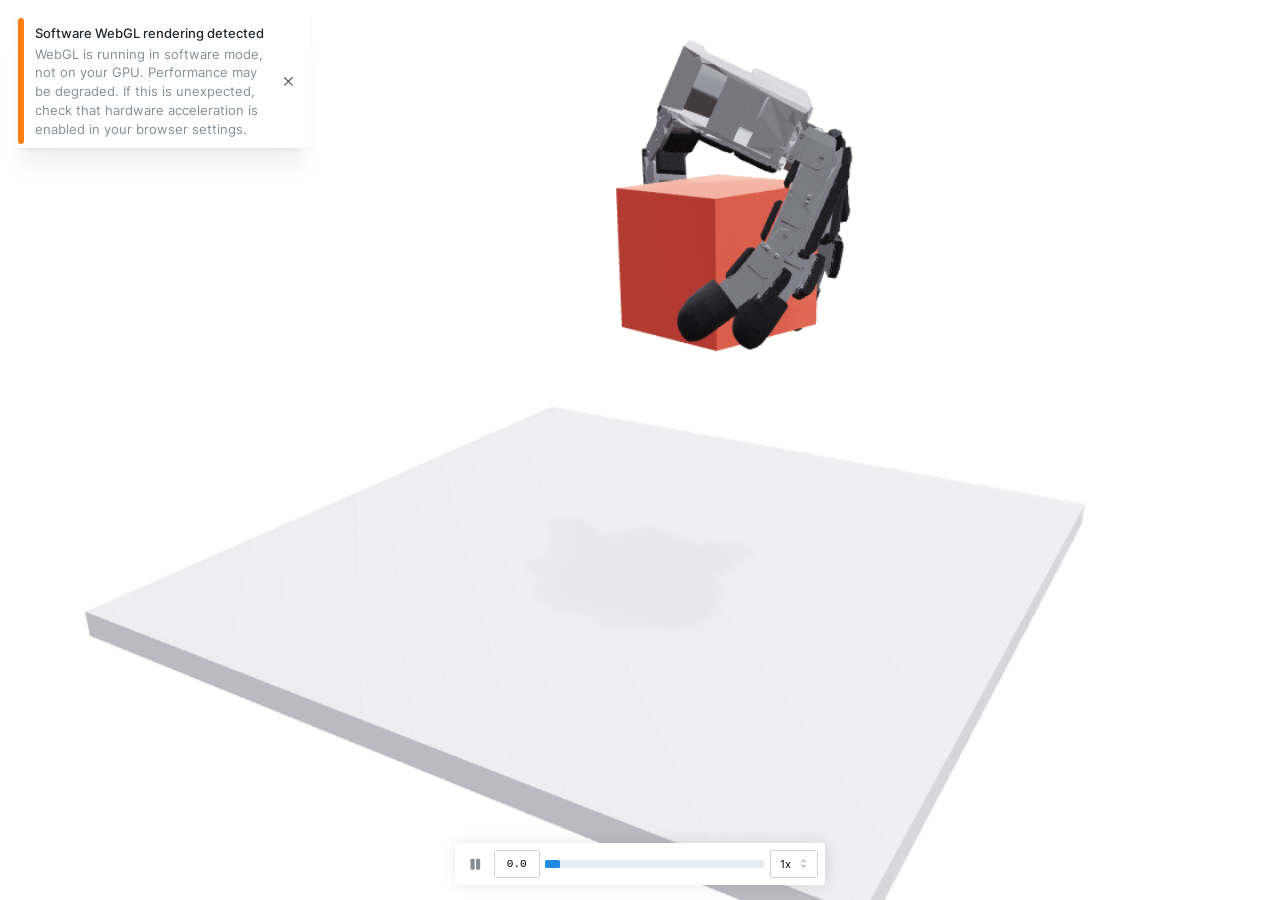
